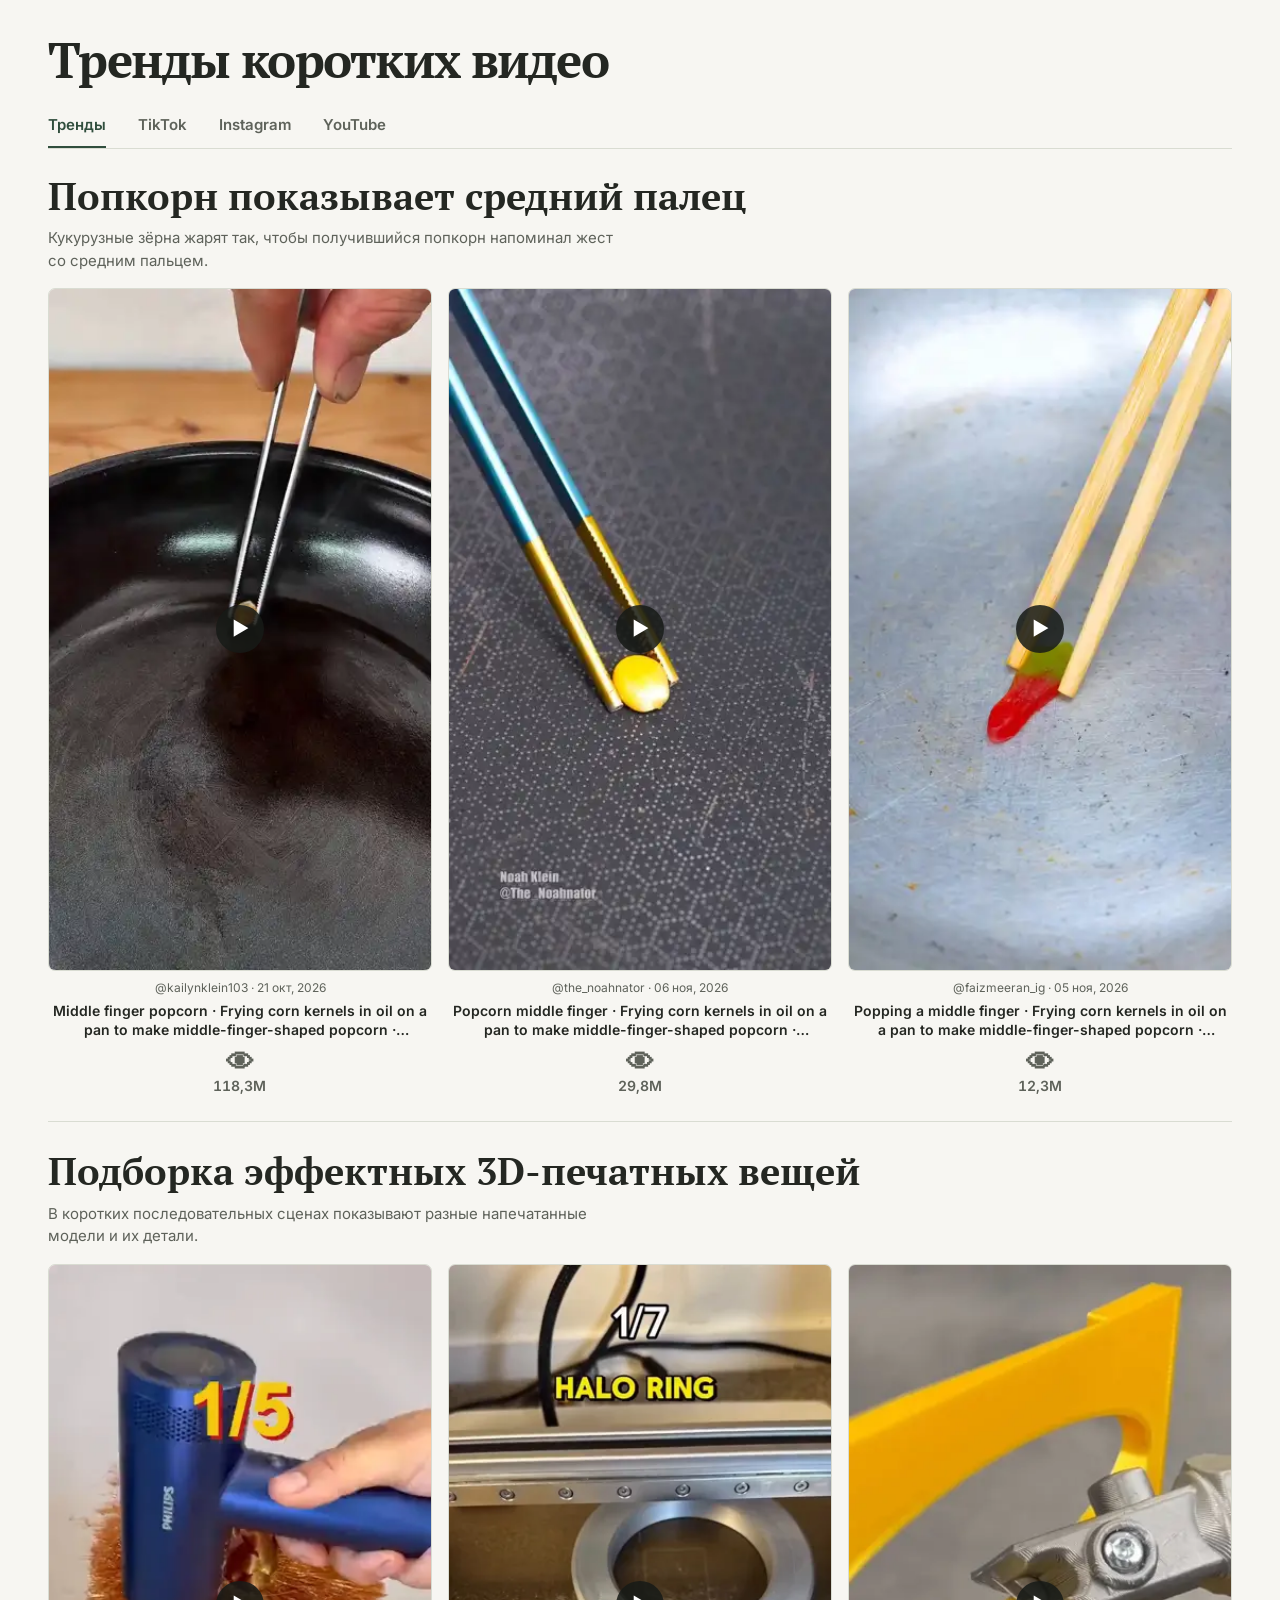
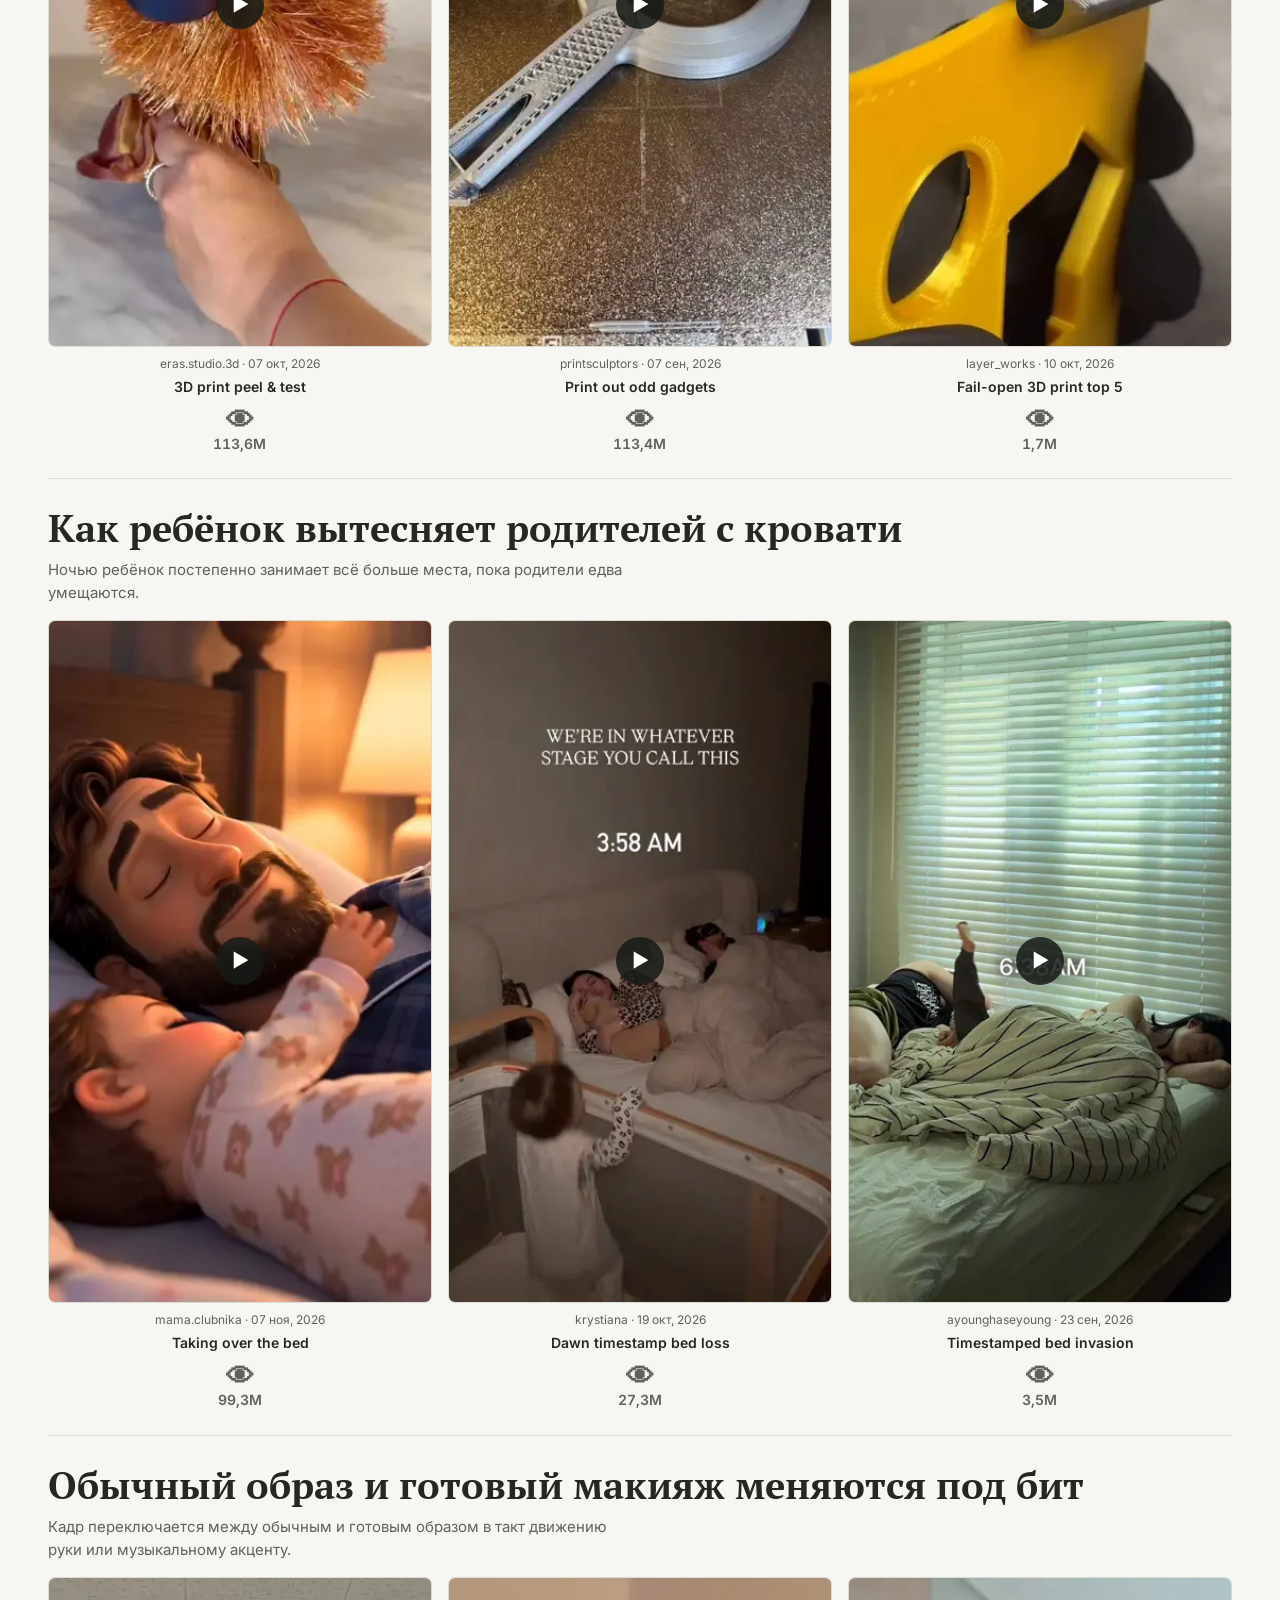
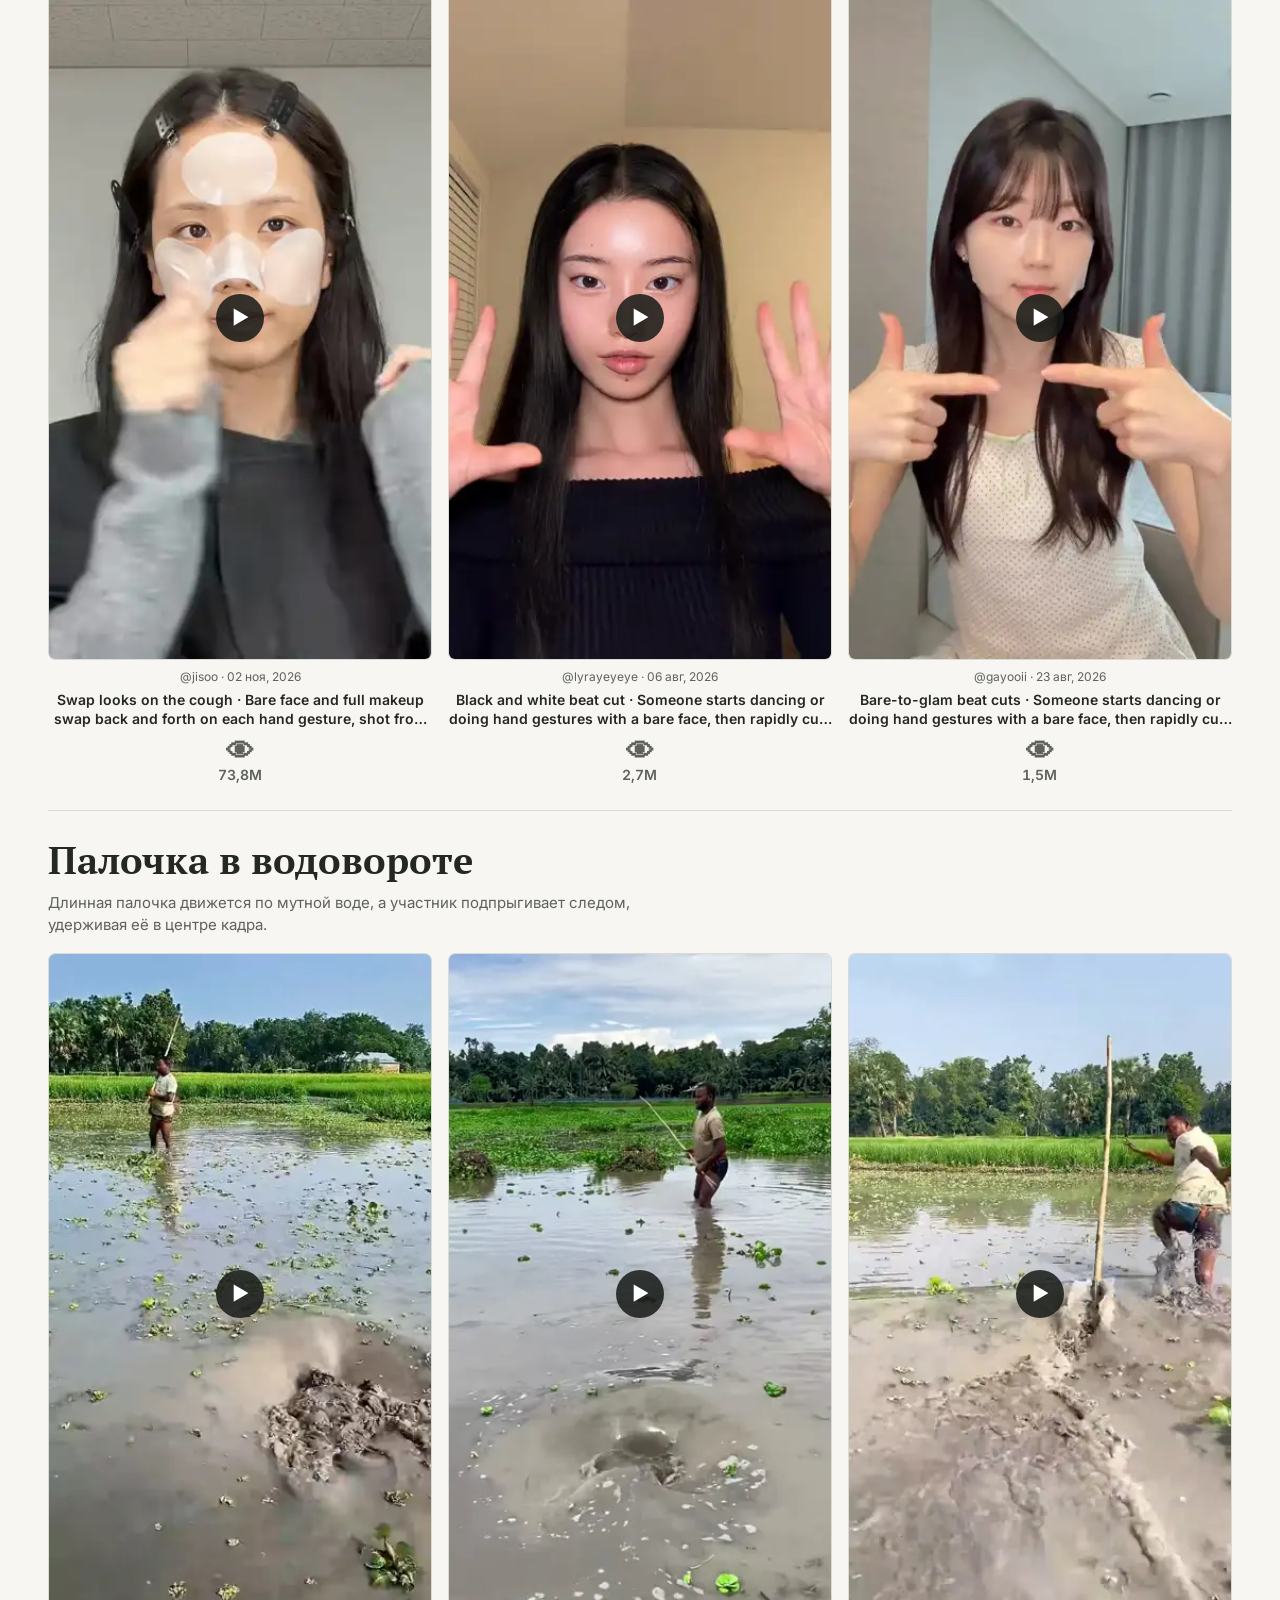
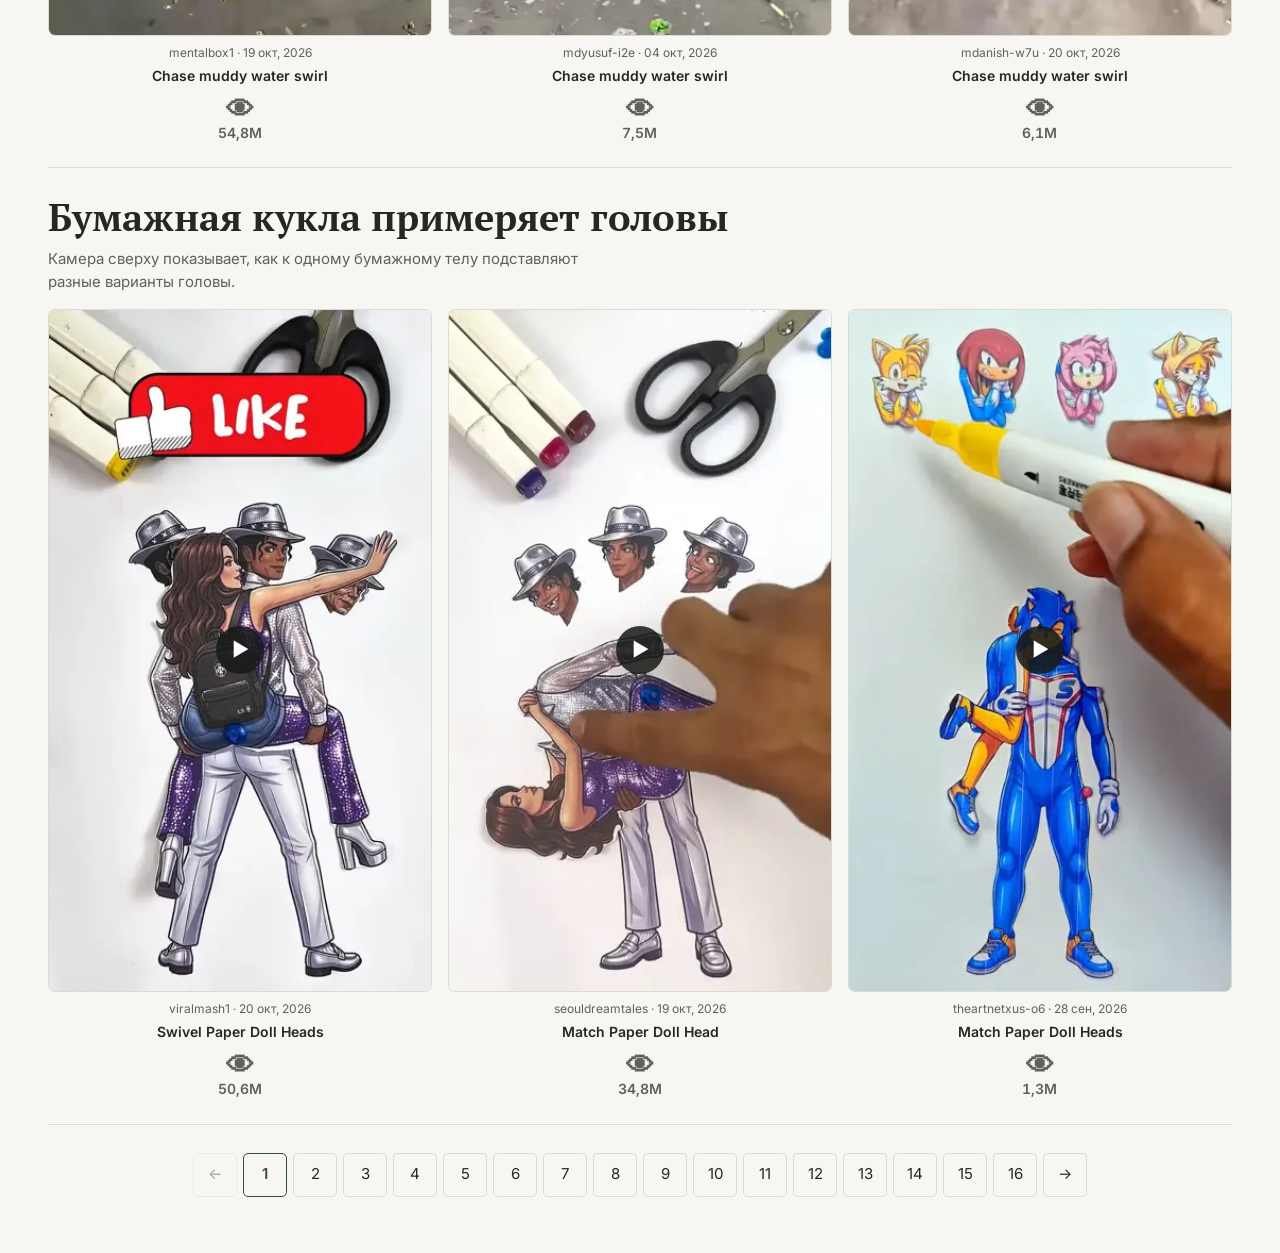
==== site/index.html @ 85b5b165 "Prioritize views in feed ranking" ====
<!doctype html><html lang="ru"><meta charset="utf-8"><meta name="viewport" content="width=device-width,initial-scale=1"><title>Тренды коротких видео</title><link rel="icon" type="image/svg+xml" href="data:image/svg+xml,%3Csvg xmlns=%22http://www.w3.org/2000/svg%22 viewBox=%220 0 64 64%22%3E%3Crect width=%2264%22 height=%2264%22 rx=%2215%22 fill=%22%23304e3d%22/%3E%3Cpath d=%22M14 43l12-12 9 7 15-18M39 20h11v11%22 fill=%22none%22 stroke=%22%23f7f6f2%22 stroke-width=%225%22 stroke-linecap=%22round%22 stroke-linejoin=%22round%22/%3E%3C/svg%3E"><style>body{margin:0}</style><body><section id="trend-apify"><main><header><h1>Тренды коротких видео</h1></header><nav aria-label="Разделы"><button type="button" data-filter="trends" aria-controls="trend-panel-trends" aria-pressed="true">Тренды</button><button type="button" data-filter="tiktok" aria-controls="trend-panel-tiktok" aria-pressed="false">TikTok</button><button type="button" data-filter="reels" aria-controls="trend-panel-reels" aria-pressed="false">Instagram</button><button type="button" data-filter="shorts" aria-controls="trend-panel-shorts" aria-pressed="false">YouTube</button></nav><section id="trend-panel-trends" data-panel="trends" aria-label="Тренды"><article class="trend"><h2>Сердце вокруг бицепса</h2><p>Автор сгибает руку и замыкает кистями контур сердца вокруг бицепса.</p><div class="carousel-controls"><button type="button" data-step="-1" aria-label="Предыдущий пример" disabled>←</button><span aria-live="polite">1 / 6</span><button type="button" data-step="1" aria-label="Следующий пример">→</button></div><div class="carousel" role="region" aria-label="Примеры тренда"><article><div class="meta">dannyptp · 2026-11-15</div><a class="cover" href="https://www.tiktok.com/@dannyptp/video/7708191984720170271" target="_blank" rel="noopener noreferrer" aria-label="Смотреть видео: I ❤️ u ゚viral"><img loading="lazy" decoding="async" data-preview="previews-7f543bd6001de920.json:0" alt="I ❤️ u ゚viral"><span class="play-mark" aria-hidden="true"><span>▶</span></span></a><h2>I ❤️ u ゚viral</h2><dl><div title="Просмотры — 267 660"><dt><span class="metric-label">Просмотры</span><i data-lucide="eye" aria-hidden="true">👁︎</i></dt><dd><span class="metric-label">267 660</span><span aria-hidden="true">267,7К</span></dd></div><div title="Лайки — 12 608"><dt><span class="metric-label">Лайки</span><i data-lucide="heart" aria-hidden="true">♡</i></dt><dd><span class="metric-label">12 608</span><span aria-hidden="true">12,6К</span></dd></div><div title="Комментарии — 23"><dt><span class="metric-label">Комментарии</span><i data-lucide="message-circle" aria-hidden="true">💬︎</i></dt><dd><span class="metric-label">23</span><span aria-hidden="true">23</span></dd></div><div title="Поделились — 96"><dt><span class="metric-label">Поделились</span><i data-lucide="share-2" aria-hidden="true">↗</i></dt><dd><span class="metric-label">96</span><span aria-hidden="true">96</span></dd></div><div title="Сохранения — 159"><dt><span class="metric-label">Сохранения</span><i data-lucide="bookmark" aria-hidden="true">🔖︎</i></dt><dd><span class="metric-label">159</span><span aria-hidden="true">159</span></dd></div></dl></article><article><div class="meta">potato_sings_ · 2026-11-14</div><a class="cover" href="https://www.tiktok.com/@potato_sings_/video/7707839582007561493" target="_blank" rel="noopener noreferrer" aria-label="Смотреть видео: Wanted to join this trendd"><img loading="lazy" decoding="async" data-preview="previews-7f543bd6001de920.json:1" alt="Wanted to join this trendd"><span class="play-mark" aria-hidden="true"><span>▶</span></span></a><h2>Wanted to join this trendd</h2><dl><div title="Просмотры — 62 731"><dt><span class="metric-label">Просмотры</span><i data-lucide="eye" aria-hidden="true">👁︎</i></dt><dd><span class="metric-label">62 731</span><span aria-hidden="true">62,7К</span></dd></div><div title="Лайки — 6 072"><dt><span class="metric-label">Лайки</span><i data-lucide="heart" aria-hidden="true">♡</i></dt><dd><span class="metric-label">6 072</span><span aria-hidden="true">6,1К</span></dd></div><div title="Комментарии — 93"><dt><span class="metric-label">Комментарии</span><i data-lucide="message-circle" aria-hidden="true">💬︎</i></dt><dd><span class="metric-label">93</span><span aria-hidden="true">93</span></dd></div><div title="Поделились — 639"><dt><span class="metric-label">Поделились</span><i data-lucide="share-2" aria-hidden="true">↗</i></dt><dd><span class="metric-label">639</span><span aria-hidden="true">639</span></dd></div><div title="Сохранения — 370"><dt><span class="metric-label">Сохранения</span><i data-lucide="bookmark" aria-hidden="true">🔖︎</i></dt><dd><span class="metric-label">370</span><span aria-hidden="true">370</span></dd></div></dl></article><article><div class="meta">jmaclearn · 2026-11-13</div><a class="cover" href="https://www.tiktok.com/@jmaclearn/video/7707794756822191391" target="_blank" rel="noopener noreferrer" aria-label="Смотреть видео: Bicep heart trend! Firefighter edition…did i do it right?"><img loading="lazy" decoding="async" data-preview="previews-7f543bd6001de920.json:2" alt="Bicep heart trend! Firefighter edition…did i do it right?"><span class="play-mark" aria-hidden="true"><span>▶</span></span></a><h2>Bicep heart trend! Firefighter edition…did i do it right?</h2><dl><div title="Просмотры — 517 647"><dt><span class="metric-label">Просмотры</span><i data-lucide="eye" aria-hidden="true">👁︎</i></dt><dd><span class="metric-label">517 647</span><span aria-hidden="true">517,6К</span></dd></div><div title="Лайки — 53 856"><dt><span class="metric-label">Лайки</span><i data-lucide="heart" aria-hidden="true">♡</i></dt><dd><span class="metric-label">53 856</span><span aria-hidden="true">53,9К</span></dd></div><div title="Комментарии — 445"><dt><span class="metric-label">Комментарии</span><i data-lucide="message-circle" aria-hidden="true">💬︎</i></dt><dd><span class="metric-label">445</span><span aria-hidden="true">445</span></dd></div><div title="Поделились — 5 937"><dt><span class="metric-label">Поделились</span><i data-lucide="share-2" aria-hidden="true">↗</i></dt><dd><span class="metric-label">5 937</span><span aria-hidden="true">5,9К</span></dd></div><div title="Сохранения — 4 436"><dt><span class="metric-label">Сохранения</span><i data-lucide="bookmark" aria-hidden="true">🔖︎</i></dt><dd><span class="metric-label">4 436</span><span aria-hidden="true">4,4К</span></dd></div></dl></article><article><div class="meta">yanaundsasha · 2026-11-13</div><a class="cover" href="https://www.tiktok.com/@yanaundsasha/video/7707723139672821025" target="_blank" rel="noopener noreferrer" aria-label="Смотреть видео: Love you ❤️‍🔥"><img loading="lazy" decoding="async" data-preview="previews-7f543bd6001de920.json:3" alt="Love you ❤️‍🔥"><span class="play-mark" aria-hidden="true"><span>▶</span></span></a><h2>Love you ❤️‍🔥</h2><dl><div title="Просмотры — 1 692 620"><dt><span class="metric-label">Просмотры</span><i data-lucide="eye" aria-hidden="true">👁︎</i></dt><dd><span class="metric-label">1 692 620</span><span aria-hidden="true">1,7М</span></dd></div><div title="Лайки — 48 454"><dt><span class="metric-label">Лайки</span><i data-lucide="heart" aria-hidden="true">♡</i></dt><dd><span class="metric-label">48 454</span><span aria-hidden="true">48,5К</span></dd></div><div title="Комментарии — 694"><dt><span class="metric-label">Комментарии</span><i data-lucide="message-circle" aria-hidden="true">💬︎</i></dt><dd><span class="metric-label">694</span><span aria-hidden="true">694</span></dd></div><div title="Поделились — 3 696"><dt><span class="metric-label">Поделились</span><i data-lucide="share-2" aria-hidden="true">↗</i></dt><dd><span class="metric-label">3 696</span><span aria-hidden="true">3,7К</span></dd></div><div title="Сохранения — 2 559"><dt><span class="metric-label">Сохранения</span><i data-lucide="bookmark" aria-hidden="true">🔖︎</i></dt><dd><span class="metric-label">2 559</span><span aria-hidden="true">2,6К</span></dd></div></dl></article><article><div class="meta">feri.swan · 2026-11-13</div><a class="cover" href="https://www.tiktok.com/@feri.swan/video/7707698902060862753" target="_blank" rel="noopener noreferrer" aria-label="Смотреть видео: Без названия"><img loading="lazy" decoding="async" data-preview="previews-7f543bd6001de920.json:4" alt="Без названия"><span class="play-mark" aria-hidden="true"><span>▶</span></span></a><h2>Без названия</h2><dl><div title="Просмотры — 529 038"><dt><span class="metric-label">Просмотры</span><i data-lucide="eye" aria-hidden="true">👁︎</i></dt><dd><span class="metric-label">529 038</span><span aria-hidden="true">529К</span></dd></div><div title="Лайки — 37 164"><dt><span class="metric-label">Лайки</span><i data-lucide="heart" aria-hidden="true">♡</i></dt><dd><span class="metric-label">37 164</span><span aria-hidden="true">37,2К</span></dd></div><div title="Комментарии — 210"><dt><span class="metric-label">Комментарии</span><i data-lucide="message-circle" aria-hidden="true">💬︎</i></dt><dd><span class="metric-label">210</span><span aria-hidden="true">210</span></dd></div><div title="Поделились — 14 740"><dt><span class="metric-label">Поделились</span><i data-lucide="share-2" aria-hidden="true">↗</i></dt><dd><span class="metric-label">14 740</span><span aria-hidden="true">14,7К</span></dd></div><div title="Сохранения — 3 721"><dt><span class="metric-label">Сохранения</span><i data-lucide="bookmark" aria-hidden="true">🔖︎</i></dt><dd><span class="metric-label">3 721</span><span aria-hidden="true">3,7К</span></dd></div></dl></article><article><div class="meta">shadowscbr · 2026-11-12</div><a class="cover" href="https://www.tiktok.com/@shadowscbr/video/7707308063044406530" target="_blank" rel="noopener noreferrer" aria-label="Смотреть видео: Finally"><img loading="lazy" decoding="async" data-preview="previews-7f543bd6001de920.json:5" alt="Finally"><span class="play-mark" aria-hidden="true"><span>▶</span></span></a><h2>Finally</h2><dl><div title="Просмотры — 54 468"><dt><span class="metric-label">Просмотры</span><i data-lucide="eye" aria-hidden="true">👁︎</i></dt><dd><span class="metric-label">54 468</span><span aria-hidden="true">54,5К</span></dd></div><div title="Лайки — 13 534"><dt><span class="metric-label">Лайки</span><i data-lucide="heart" aria-hidden="true">♡</i></dt><dd><span class="metric-label">13 534</span><span aria-hidden="true">13,5К</span></dd></div><div title="Комментарии — 310"><dt><span class="metric-label">Комментарии</span><i data-lucide="message-circle" aria-hidden="true">💬︎</i></dt><dd><span class="metric-label">310</span><span aria-hidden="true">310</span></dd></div><div title="Поделились — 756"><dt><span class="metric-label">Поделились</span><i data-lucide="share-2" aria-hidden="true">↗</i></dt><dd><span class="metric-label">756</span><span aria-hidden="true">756</span></dd></div><div title="Сохранения — 1 281"><dt><span class="metric-label">Сохранения</span><i data-lucide="bookmark" aria-hidden="true">🔖︎</i></dt><dd><span class="metric-label">1 281</span><span aria-hidden="true">1,3К</span></dd></div></dl></article></div></article><article class="trend"><h2>Превращение в картинку</h2><p>В начале показывают изображение-референс, затем автор с помощью макияжа или костюма превращается в этот образ.</p><div class="carousel-controls"><button type="button" data-step="-1" aria-label="Предыдущий пример" disabled>←</button><span aria-live="polite">1 / 4</span><button type="button" data-step="1" aria-label="Следующий пример">→</button></div><div class="carousel" role="region" aria-label="Примеры тренда"><article><div class="meta">da._bbini · 2026-11-14</div><a class="cover" href="https://www.instagram.com/reel/DfuN8IKTlR0/" target="_blank" rel="noopener noreferrer" aria-label="Смотреть видео: Макияж по референсу из вебтуна"><img loading="lazy" decoding="async" data-preview="previews-7f543bd6001de920.json:6" alt="Макияж по референсу из вебтуна"><span class="play-mark" aria-hidden="true"><span>▶</span></span></a><h2>Макияж по референсу из вебтуна</h2><dl><div title="Просмотры — 976 399"><dt><span class="metric-label">Просмотры</span><i data-lucide="eye" aria-hidden="true">👁︎</i></dt><dd><span class="metric-label">976 399</span><span aria-hidden="true">976,4К</span></dd></div></dl></article><article><div class="meta">@visagevoid_ · 2026-11-07</div><a class="cover" href="https://www.instagram.com/reel/DfcMmAAp0Gd/" target="_blank" rel="noopener noreferrer" aria-label="Смотреть видео: @visagevoid_ on Instagram Reels · 1.4M views"><img loading="lazy" decoding="async" data-preview="previews-7f543bd6001de920.json:7" alt="@visagevoid_ on Instagram Reels · 1.4M views"><span class="play-mark" aria-hidden="true"><span>▶</span></span></a><h2>@visagevoid_ on Instagram Reels · 1.4M views</h2><dl><div title="Просмотры — 1 436 178"><dt><span class="metric-label">Просмотры</span><i data-lucide="eye" aria-hidden="true">👁︎</i></dt><dd><span class="metric-label">1 436 178</span><span aria-hidden="true">1,4М</span></dd></div></dl></article><article><div class="meta">@myfaceisthebest · 2026-11-07</div><a class="cover" href="https://www.tiktok.com/@myfaceisthebest/video/7705406806423604501" target="_blank" rel="noopener noreferrer" aria-label="Смотреть видео: @myfaceisthebest on TikTok · 2M views"><img loading="lazy" decoding="async" data-preview="previews-7f543bd6001de920.json:8" alt="@myfaceisthebest on TikTok · 2M views"><span class="play-mark" aria-hidden="true"><span>▶</span></span></a><h2>@myfaceisthebest on TikTok · 2M views</h2><dl><div title="Просмотры — 2 000 000"><dt><span class="metric-label">Просмотры</span><i data-lucide="eye" aria-hidden="true">👁︎</i></dt><dd><span class="metric-label">2 000 000</span><span aria-hidden="true">2М</span></dd></div></dl></article><article><div class="meta">@molchanovamua · 2026-11-06</div><a class="cover" href="https://www.tiktok.com/@molchanovamua/video/7705090396107377942" target="_blank" rel="noopener noreferrer" aria-label="Смотреть видео: Dot paint monster swap · @molchanovamua on TikTok · 3.9M views"><img loading="lazy" decoding="async" data-preview="previews-7f543bd6001de920.json:9" alt="Dot paint monster swap · @molchanovamua on TikTok · 3.9M views"><span class="play-mark" aria-hidden="true"><span>▶</span></span></a><h2>Dot paint monster swap · @molchanovamua on TikTok · 3.9M views</h2><dl><div title="Просмотры — 3 900 000"><dt><span class="metric-label">Просмотры</span><i data-lucide="eye" aria-hidden="true">👁︎</i></dt><dd><span class="metric-label">3 900 000</span><span aria-hidden="true">3,9М</span></dd></div></dl></article></div></article><article class="trend"><h2>Sorry I lied — ролики под общий звук</h2><div class="carousel-controls"><button type="button" data-step="-1" aria-label="Предыдущий пример" disabled>←</button><span aria-live="polite">1 / 3</span><button type="button" data-step="1" aria-label="Следующий пример">→</button></div><div class="carousel" role="region" aria-label="Примеры тренда"><article><div class="meta">dajatamerra · 2026-11-14</div><a class="cover" href="https://www.tiktok.com/@dajatamerra/video/7707859519388388639" target="_blank" rel="noopener noreferrer" aria-label="Смотреть видео: I still feel bad for making my mom this cake for her birthday I just know she was horrified… I’m so fkin sorry!"><img loading="lazy" decoding="async" data-preview="previews-7f543bd6001de920.json:10" alt="I still feel bad for making my mom this cake for her birthday I just know she was horrified… I’m so fkin sorry!"><span class="play-mark" aria-hidden="true"><span>▶</span></span></a><h2>I still feel bad for making my mom this cake for her birthday I just know she was horrified… I’m so fkin sorry!</h2><dl><div title="Просмотры — 438"><dt><span class="metric-label">Просмотры</span><i data-lucide="eye" aria-hidden="true">👁︎</i></dt><dd><span class="metric-label">438</span><span aria-hidden="true">438</span></dd></div><div title="Лайки — 15"><dt><span class="metric-label">Лайки</span><i data-lucide="heart" aria-hidden="true">♡</i></dt><dd><span class="metric-label">15</span><span aria-hidden="true">15</span></dd></div><div title="Комментарии — 1"><dt><span class="metric-label">Комментарии</span><i data-lucide="message-circle" aria-hidden="true">💬︎</i></dt><dd><span class="metric-label">1</span><span aria-hidden="true">1</span></dd></div><div title="Поделились — 0"><dt><span class="metric-label">Поделились</span><i data-lucide="share-2" aria-hidden="true">↗</i></dt><dd><span class="metric-label">0</span><span aria-hidden="true">0</span></dd></div><div title="Сохранения — 0"><dt><span class="metric-label">Сохранения</span><i data-lucide="bookmark" aria-hidden="true">🔖︎</i></dt><dd><span class="metric-label">0</span><span aria-hidden="true">0</span></dd></div></dl></article><article><div class="meta">judedaulton · 2026-11-13</div><a class="cover" href="https://www.tiktok.com/@judedaulton/video/7707720031945116958" target="_blank" rel="noopener noreferrer" aria-label="Смотреть видео: Без названия"><img loading="lazy" decoding="async" data-preview="previews-7f543bd6001de920.json:11" alt="Без названия"><span class="play-mark" aria-hidden="true"><span>▶</span></span></a><h2>Без названия</h2><dl><div title="Просмотры — 2 792"><dt><span class="metric-label">Просмотры</span><i data-lucide="eye" aria-hidden="true">👁︎</i></dt><dd><span class="metric-label">2 792</span><span aria-hidden="true">2,8К</span></dd></div><div title="Лайки — 30"><dt><span class="metric-label">Лайки</span><i data-lucide="heart" aria-hidden="true">♡</i></dt><dd><span class="metric-label">30</span><span aria-hidden="true">30</span></dd></div><div title="Комментарии — 2"><dt><span class="metric-label">Комментарии</span><i data-lucide="message-circle" aria-hidden="true">💬︎</i></dt><dd><span class="metric-label">2</span><span aria-hidden="true">2</span></dd></div><div title="Поделились — 4"><dt><span class="metric-label">Поделились</span><i data-lucide="share-2" aria-hidden="true">↗</i></dt><dd><span class="metric-label">4</span><span aria-hidden="true">4</span></dd></div><div title="Сохранения — 3"><dt><span class="metric-label">Сохранения</span><i data-lucide="bookmark" aria-hidden="true">🔖︎</i></dt><dd><span class="metric-label">3</span><span aria-hidden="true">3</span></dd></div></dl></article><article><div class="meta">lockyervalleytoyota · 2026-11-13</div><a class="cover" href="https://www.tiktok.com/@lockyervalleytoyota/video/7707596776982727956" target="_blank" rel="noopener noreferrer" aria-label="Смотреть видео: Sorry I lied 😭"><img loading="lazy" decoding="async" data-preview="previews-7f543bd6001de920.json:12" alt="Sorry I lied 😭"><span class="play-mark" aria-hidden="true"><span>▶</span></span></a><h2>Sorry I lied 😭</h2><dl><div title="Просмотры — 3 415"><dt><span class="metric-label">Просмотры</span><i data-lucide="eye" aria-hidden="true">👁︎</i></dt><dd><span class="metric-label">3 415</span><span aria-hidden="true">3,4К</span></dd></div><div title="Лайки — 187"><dt><span class="metric-label">Лайки</span><i data-lucide="heart" aria-hidden="true">♡</i></dt><dd><span class="metric-label">187</span><span aria-hidden="true">187</span></dd></div><div title="Комментарии — 3"><dt><span class="metric-label">Комментарии</span><i data-lucide="message-circle" aria-hidden="true">💬︎</i></dt><dd><span class="metric-label">3</span><span aria-hidden="true">3</span></dd></div><div title="Поделились — 26"><dt><span class="metric-label">Поделились</span><i data-lucide="share-2" aria-hidden="true">↗</i></dt><dd><span class="metric-label">26</span><span aria-hidden="true">26</span></dd></div><div title="Сохранения — 6"><dt><span class="metric-label">Сохранения</span><i data-lucide="bookmark" aria-hidden="true">🔖︎</i></dt><dd><span class="metric-label">6</span><span aria-hidden="true">6</span></dd></div></dl></article></div></article><article class="trend"><h2>This Generation — танец под общий звук</h2><div class="carousel-controls"><button type="button" data-step="-1" aria-label="Предыдущий пример" disabled>←</button><span aria-live="polite">1 / 3</span><button type="button" data-step="1" aria-label="Следующий пример">→</button></div><div class="carousel" role="region" aria-label="Примеры тренда"><article><div class="meta">a.gallegosfam · 2026-11-14</div><a class="cover" href="https://www.tiktok.com/@a.gallegosfam/video/7707823838934879518" target="_blank" rel="noopener noreferrer" aria-label="Смотреть видео: Без названия"><img loading="lazy" decoding="async" data-preview="previews-7f543bd6001de920.json:13" alt="Без названия"><span class="play-mark" aria-hidden="true"><span>▶</span></span></a><h2>Без названия</h2><dl><div title="Просмотры — 317 009"><dt><span class="metric-label">Просмотры</span><i data-lucide="eye" aria-hidden="true">👁︎</i></dt><dd><span class="metric-label">317 009</span><span aria-hidden="true">317К</span></dd></div><div title="Лайки — 24 377"><dt><span class="metric-label">Лайки</span><i data-lucide="heart" aria-hidden="true">♡</i></dt><dd><span class="metric-label">24 377</span><span aria-hidden="true">24,4К</span></dd></div><div title="Комментарии — 341"><dt><span class="metric-label">Комментарии</span><i data-lucide="message-circle" aria-hidden="true">💬︎</i></dt><dd><span class="metric-label">341</span><span aria-hidden="true">341</span></dd></div><div title="Поделились — 332"><dt><span class="metric-label">Поделились</span><i data-lucide="share-2" aria-hidden="true">↗</i></dt><dd><span class="metric-label">332</span><span aria-hidden="true">332</span></dd></div><div title="Сохранения — 1 315"><dt><span class="metric-label">Сохранения</span><i data-lucide="bookmark" aria-hidden="true">🔖︎</i></dt><dd><span class="metric-label">1 315</span><span aria-hidden="true">1,3К</span></dd></div></dl></article><article><div class="meta">destinyxcesca · 2026-11-13</div><a class="cover" href="https://www.tiktok.com/@destinyxcesca/video/7707747350328003853" target="_blank" rel="noopener noreferrer" aria-label="Смотреть видео: “ this generation rules the nation 😎 “ trending, 2026 dances , new tiktok dances , easy two person dance"><img loading="lazy" decoding="async" data-preview="previews-7f543bd6001de920.json:14" alt="“ this generation rules the nation 😎 “ trending, 2026 dances , new tiktok dances , easy two person dance"><span class="play-mark" aria-hidden="true"><span>▶</span></span></a><h2>“ this generation rules the nation 😎 “ trending, 2026 dances , new tiktok dances , easy two person dance</h2><dl><div title="Просмотры — 44 210"><dt><span class="metric-label">Просмотры</span><i data-lucide="eye" aria-hidden="true">👁︎</i></dt><dd><span class="metric-label">44 210</span><span aria-hidden="true">44,2К</span></dd></div><div title="Лайки — 598"><dt><span class="metric-label">Лайки</span><i data-lucide="heart" aria-hidden="true">♡</i></dt><dd><span class="metric-label">598</span><span aria-hidden="true">598</span></dd></div><div title="Комментарии — 16"><dt><span class="metric-label">Комментарии</span><i data-lucide="message-circle" aria-hidden="true">💬︎</i></dt><dd><span class="metric-label">16</span><span aria-hidden="true">16</span></dd></div><div title="Поделились — 63"><dt><span class="metric-label">Поделились</span><i data-lucide="share-2" aria-hidden="true">↗</i></dt><dd><span class="metric-label">63</span><span aria-hidden="true">63</span></dd></div><div title="Сохранения — 179"><dt><span class="metric-label">Сохранения</span><i data-lucide="bookmark" aria-hidden="true">🔖︎</i></dt><dd><span class="metric-label">179</span><span aria-hidden="true">179</span></dd></div></dl></article><article><div class="meta">sidneykate111 · 2026-11-12</div><a class="cover" href="https://www.tiktok.com/@sidneykate111/video/7707333954587626782" target="_blank" rel="noopener noreferrer" aria-label="Смотреть видео: THIS GENERATION @Blakely Nix"><img loading="lazy" decoding="async" data-preview="previews-7f543bd6001de920.json:15" alt="THIS GENERATION @Blakely Nix"><span class="play-mark" aria-hidden="true"><span>▶</span></span></a><h2>THIS GENERATION @Blakely Nix</h2><dl><div title="Просмотры — 272 952"><dt><span class="metric-label">Просмотры</span><i data-lucide="eye" aria-hidden="true">👁︎</i></dt><dd><span class="metric-label">272 952</span><span aria-hidden="true">273К</span></dd></div><div title="Лайки — 25 557"><dt><span class="metric-label">Лайки</span><i data-lucide="heart" aria-hidden="true">♡</i></dt><dd><span class="metric-label">25 557</span><span aria-hidden="true">25,6К</span></dd></div><div title="Комментарии — 101"><dt><span class="metric-label">Комментарии</span><i data-lucide="message-circle" aria-hidden="true">💬︎</i></dt><dd><span class="metric-label">101</span><span aria-hidden="true">101</span></dd></div><div title="Поделились — 670"><dt><span class="metric-label">Поделились</span><i data-lucide="share-2" aria-hidden="true">↗</i></dt><dd><span class="metric-label">670</span><span aria-hidden="true">670</span></dd></div><div title="Сохранения — 2 584"><dt><span class="metric-label">Сохранения</span><i data-lucide="bookmark" aria-hidden="true">🔖︎</i></dt><dd><span class="metric-label">2 584</span><span aria-hidden="true">2,6К</span></dd></div></dl></article></div></article><article class="trend"><h2>Две версии одного образа на разделённом экране</h2><p>Слева остаётся базовый наряд, а справа двойник автора поэтапно добавляет тёплые слои или аксессуары.</p><div class="carousel-controls"><button type="button" data-step="-1" aria-label="Предыдущий пример" disabled>←</button><span aria-live="polite">1 / 4</span><button type="button" data-step="1" aria-label="Следующий пример">→</button></div><div class="carousel" role="region" aria-label="Примеры тренда"><article><div class="meta">bobrownn · 2026-11-13</div><a class="cover" href="https://www.tiktok.com/@bobrownn/video/7707653947225394464" target="_blank" rel="noopener noreferrer" aria-label="Смотреть видео: Как утеплить образ с джинсовым платьем"><img loading="lazy" decoding="async" data-preview="previews-7f543bd6001de920.json:16" alt="Как утеплить образ с джинсовым платьем"><span class="play-mark" aria-hidden="true"><span>▶</span></span></a><h2>Как утеплить образ с джинсовым платьем</h2><dl><div title="Просмотры — 1 700 000"><dt><span class="metric-label">Просмотры</span><i data-lucide="eye" aria-hidden="true">👁︎</i></dt><dd><span class="metric-label">1 700 000</span><span aria-hidden="true">1,7М</span></dd></div></dl></article><article><div class="meta">noahaltink · 2026-11-12</div><a class="cover" href="https://www.tiktok.com/@noahaltink/video/7707313206095547681" target="_blank" rel="noopener noreferrer" aria-label="Смотреть видео: Зимний образ с утеплёнными колготками и накладным воротником"><img loading="lazy" decoding="async" data-preview="previews-7f543bd6001de920.json:17" alt="Зимний образ с утеплёнными колготками и накладным воротником"><span class="play-mark" aria-hidden="true"><span>▶</span></span></a><h2>Зимний образ с утеплёнными колготками и накладным воротником</h2><dl><div title="Просмотры — 4 100 000"><dt><span class="metric-label">Просмотры</span><i data-lucide="eye" aria-hidden="true">👁︎</i></dt><dd><span class="metric-label">4 100 000</span><span aria-hidden="true">4,1М</span></dd></div></dl></article><article><div class="meta">ivypang.styled · 2026-10-14</div><a class="cover" href="https://www.instagram.com/reel/Deejt_4R4W8/" target="_blank" rel="noopener noreferrer" aria-label="Смотреть видео: Split screen blazer look"><img loading="lazy" decoding="async" data-preview="previews-7f543bd6001de920.json:18" alt="Split screen blazer look"><span class="play-mark" aria-hidden="true"><span>▶</span></span></a><h2>Split screen blazer look</h2><dl><div title="Просмотры — 1 886 527"><dt><span class="metric-label">Просмотры</span><i data-lucide="eye" aria-hidden="true">👁︎</i></dt><dd><span class="metric-label">1 886 527</span><span aria-hidden="true">1,9М</span></dd></div></dl></article><article><div class="meta">strawberryabb · 2026-08-29</div><a class="cover" href="https://www.tiktok.com/@strawberryabb/video/7677692340999376142" target="_blank" rel="noopener noreferrer" aria-label="Смотреть видео: Split screen style swap"><img loading="lazy" decoding="async" data-preview="previews-7f543bd6001de920.json:19" alt="Split screen style swap"><span class="play-mark" aria-hidden="true"><span>▶</span></span></a><h2>Split screen style swap</h2><dl><div title="Просмотры — 3 400 000"><dt><span class="metric-label">Просмотры</span><i data-lucide="eye" aria-hidden="true">👁︎</i></dt><dd><span class="metric-label">3 400 000</span><span aria-hidden="true">3,4М</span></dd></div></dl></article></div></article><article class="trend"><h2>Два варианта макияжа на одном лице</h2><p>На левую и правую половины лица наносят разные продукты или техники и сравнивают результат.</p><div class="carousel-controls"><button type="button" data-step="-1" aria-label="Предыдущий пример" disabled>←</button><span aria-live="polite">1 / 4</span><button type="button" data-step="1" aria-label="Следующий пример">→</button></div><div class="carousel" role="region" aria-label="Примеры тренда"><article><div class="meta">@lumeraulucus · 2026-11-13</div><a class="cover" href="https://www.instagram.com/reel/Dfqi2vOhtWF/" target="_blank" rel="noopener noreferrer" aria-label="Смотреть видео: Half-face highlight lift · Doing makeup step by step in front-facing selfie shots while showing each cosmetic product · @lumeraulucus"><img loading="lazy" decoding="async" data-preview="previews-7f543bd6001de920.json:20" alt="Half-face highlight lift · Doing makeup step by step in front-facing selfie shots while showing each cosmetic product · @lumeraulucus"><span class="play-mark" aria-hidden="true"><span>▶</span></span></a><h2>Half-face highlight lift · Doing makeup step by step in front-facing selfie shots while showing each cosmetic product · @lumeraulucus</h2><dl><div title="Просмотры — 2 003 227"><dt><span class="metric-label">Просмотры</span><i data-lucide="eye" aria-hidden="true">👁︎</i></dt><dd><span class="metric-label">2 003 227</span><span aria-hidden="true">2М</span></dd></div></dl></article><article><div class="meta">@adityamadiraju · 2026-11-13</div><a class="cover" href="https://www.tiktok.com/@adityamadiraju/video/7707446130593844494" target="_blank" rel="noopener noreferrer" aria-label="Смотреть видео: Blurring blush on one cheek · Grooming and tidying facial features in a front-facing selfie shot · @adityamadiraju"><img loading="lazy" decoding="async" data-preview="previews-7f543bd6001de920.json:21" alt="Blurring blush on one cheek · Grooming and tidying facial features in a front-facing selfie shot · @adityamadiraju"><span class="play-mark" aria-hidden="true"><span>▶</span></span></a><h2>Blurring blush on one cheek · Grooming and tidying facial features in a front-facing selfie shot · @adityamadiraju</h2><dl><div title="Просмотры — 1 100 000"><dt><span class="metric-label">Просмотры</span><i data-lucide="eye" aria-hidden="true">👁︎</i></dt><dd><span class="metric-label">1 100 000</span><span aria-hidden="true">1,1М</span></dd></div></dl></article><article><div class="meta">lenkalul · 2026-11-12</div><a class="cover" href="https://www.instagram.com/reel/Dfpi9jHILti/" target="_blank" rel="noopener noreferrer" aria-label="Смотреть видео: Макияж 2016 и 2026 на двух половинах лица"><img loading="lazy" decoding="async" data-preview="previews-7f543bd6001de920.json:22" alt="Макияж 2016 и 2026 на двух половинах лица"><span class="play-mark" aria-hidden="true"><span>▶</span></span></a><h2>Макияж 2016 и 2026 на двух половинах лица</h2><dl><div title="Просмотры — 6 138 982"><dt><span class="metric-label">Просмотры</span><i data-lucide="eye" aria-hidden="true">👁︎</i></dt><dd><span class="metric-label">6 138 982</span><span aria-hidden="true">6,1М</span></dd></div></dl></article><article><div class="meta">@anisavisage · 2026-11-03</div><a class="cover" href="https://www.instagram.com/reel/DfSCs1CRUlM/" target="_blank" rel="noopener noreferrer" aria-label="Смотреть видео: Half face brow style test · Each side of the face gets different makeup for a side-by-side comparison · @anisavisage · 1.6M views"><img loading="lazy" decoding="async" data-preview="previews-7f543bd6001de920.json:23" alt="Half face brow style test · Each side of the face gets different makeup for a side-by-side comparison · @anisavisage · 1.6M views"><span class="play-mark" aria-hidden="true"><span>▶</span></span></a><h2>Half face brow style test · Each side of the face gets different makeup for a side-by-side comparison · @anisavisage · 1.6M views</h2><dl><div title="Просмотры — 1 601 079"><dt><span class="metric-label">Просмотры</span><i data-lucide="eye" aria-hidden="true">👁︎</i></dt><dd><span class="metric-label">1 601 079</span><span aria-hidden="true">1,6М</span></dd></div></dl></article></div></article><article class="trend"><h2>Проиграл — беги, победитель ест</h2><p>Двое играют в короткую игру за еду: проигравший бежит, пока победитель успевает съесть как можно больше.</p><div class="carousel-controls"><button type="button" data-step="-1" aria-label="Предыдущий пример" disabled>←</button><span aria-live="polite">1 / 3</span><button type="button" data-step="1" aria-label="Следующий пример">→</button></div><div class="carousel" role="region" aria-label="Примеры тренда"><article><div class="meta">@vickyy.and.jennyy · 2026-11-12</div><a class="cover" href="https://www.tiktok.com/@vickyy.and.jennyy/video/7707304319233707295" target="_blank" rel="noopener noreferrer" aria-label="Смотреть видео: Run-and-eat food relay · Only the winner of an outdoor rock-paper-scissors game gets to eat the spicy food · @vickyy.and.jennyy · Nov 12"><img loading="lazy" decoding="async" data-preview="previews-7f543bd6001de920.json:24" alt="Run-and-eat food relay · Only the winner of an outdoor rock-paper-scissors game gets to eat the spicy food · @vickyy.and.jennyy · Nov 12"><span class="play-mark" aria-hidden="true"><span>▶</span></span></a><h2>Run-and-eat food relay · Only the winner of an outdoor rock-paper-scissors game gets to eat the spicy food · @vickyy.and.jennyy · Nov 12</h2><dl><div title="Просмотры — 3 800 000"><dt><span class="metric-label">Просмотры</span><i data-lucide="eye" aria-hidden="true">👁︎</i></dt><dd><span class="metric-label">3 800 000</span><span aria-hidden="true">3,8М</span></dd></div></dl></article><article><div class="meta">@yum2hye · 2026-11-02</div><a class="cover" href="https://www.tiktok.com/@yum2hye/video/7703528429806685458" target="_blank" rel="noopener noreferrer" aria-label="Смотреть видео: Sprint and burger relay · Whoever wins rock-paper-scissors takes a bite of food · @yum2hye · Nov 2"><img loading="lazy" decoding="async" data-preview="previews-7f543bd6001de920.json:25" alt="Sprint and burger relay · Whoever wins rock-paper-scissors takes a bite of food · @yum2hye · Nov 2"><span class="play-mark" aria-hidden="true"><span>▶</span></span></a><h2>Sprint and burger relay · Whoever wins rock-paper-scissors takes a bite of food · @yum2hye · Nov 2</h2><dl><div title="Просмотры — 2 000 000"><dt><span class="metric-label">Просмотры</span><i data-lucide="eye" aria-hidden="true">👁︎</i></dt><dd><span class="metric-label">2 000 000</span><span aria-hidden="true">2М</span></dd></div></dl></article><article><div class="meta">@alexandvickyyy · 2026-11-01</div><a class="cover" href="https://www.tiktok.com/@alexandvickyyy/video/7703031525234756894" target="_blank" rel="noopener noreferrer" aria-label="Смотреть видео: Sprint and eat food race · Only the winner of an outdoor rock-paper-scissors game gets to eat the spicy food · @alexandvickyyy"><img loading="lazy" decoding="async" data-preview="previews-7f543bd6001de920.json:26" alt="Sprint and eat food race · Only the winner of an outdoor rock-paper-scissors game gets to eat the spicy food · @alexandvickyyy"><span class="play-mark" aria-hidden="true"><span>▶</span></span></a><h2>Sprint and eat food race · Only the winner of an outdoor rock-paper-scissors game gets to eat the spicy food · @alexandvickyyy</h2><dl><div title="Просмотры — 4 900 000"><dt><span class="metric-label">Просмотры</span><i data-lucide="eye" aria-hidden="true">👁︎</i></dt><dd><span class="metric-label">4 900 000</span><span aria-hidden="true">4,9М</span></dd></div></dl></article></div></article><article class="trend"><h2>От недовольного лица к танцу с лапками</h2><p>Герой стоит со скрещёнными руками, а на музыкальном ударе резко начинает танцевать с жестами кошачьих лап.</p><div class="carousel-controls"><button type="button" data-step="-1" aria-label="Предыдущий пример" disabled>←</button><span aria-live="polite">1 / 3</span><button type="button" data-step="1" aria-label="Следующий пример">→</button></div><div class="carousel" role="region" aria-label="Примеры тренда"><article><div class="meta">민서율seoyool · 2026-11-12</div><a class="cover" href="https://www.youtube.com/shorts/R-qZL5dq4lE" target="_blank" rel="noopener noreferrer" aria-label="Смотреть видео: Shake Shy Friend Dancing"><img loading="lazy" decoding="async" data-preview="previews-7f543bd6001de920.json:27" alt="Shake Shy Friend Dancing"><span class="play-mark" aria-hidden="true"><span>▶</span></span></a><h2>Shake Shy Friend Dancing</h2><dl><div title="Просмотры — 4 496 061"><dt><span class="metric-label">Просмотры</span><i data-lucide="eye" aria-hidden="true">👁︎</i></dt><dd><span class="metric-label">4 496 061</span><span aria-hidden="true">4,5М</span></dd></div></dl></article><article><div class="meta">_01527 · 2026-11-10</div><a class="cover" href="https://www.instagram.com/reel/DfkDYXPyaFA/" target="_blank" rel="noopener noreferrer" aria-label="Смотреть видео: Sulk Then Dance Together"><img loading="lazy" decoding="async" data-preview="previews-7f543bd6001de920.json:28" alt="Sulk Then Dance Together"><span class="play-mark" aria-hidden="true"><span>▶</span></span></a><h2>Sulk Then Dance Together</h2><dl><div title="Просмотры — 1 169 007"><dt><span class="metric-label">Просмотры</span><i data-lucide="eye" aria-hidden="true">👁︎</i></dt><dd><span class="metric-label">1 169 007</span><span aria-hidden="true">1,2М</span></dd></div></dl></article><article><div class="meta">weehee__ · 2026-10-16</div><a class="cover" href="https://www.instagram.com/reel/DejMPW3zZKx/" target="_blank" rel="noopener noreferrer" aria-label="Смотреть видео: Aloof friend cat dance"><img loading="lazy" decoding="async" data-preview="previews-7f543bd6001de920.json:29" alt="Aloof friend cat dance"><span class="play-mark" aria-hidden="true"><span>▶</span></span></a><h2>Aloof friend cat dance</h2><dl><div title="Просмотры — 949 069"><dt><span class="metric-label">Просмотры</span><i data-lucide="eye" aria-hidden="true">👁︎</i></dt><dd><span class="metric-label">949 069</span><span aria-hidden="true">949,1К</span></dd></div></dl></article></div></article><article class="trend"><h2>Волосы до и после крема</h2><p>После нанесения средства и смывания автор проводит расчёской по волосам, чтобы показать перемену.</p><div class="carousel-controls"><button type="button" data-step="-1" aria-label="Предыдущий пример" disabled>←</button><span aria-live="polite">1 / 3</span><button type="button" data-step="1" aria-label="Следующий пример">→</button></div><div class="carousel" role="region" aria-label="Примеры тренда"><article><div class="meta">jeffreyedwards-l5i1s · 2026-11-10</div><a class="cover" href="https://www.youtube.com/shorts/7WhUi7fVj4o" target="_blank" rel="noopener noreferrer" aria-label="Смотреть видео: Hair Mask Smooths Afro"><img loading="lazy" decoding="async" data-preview="previews-7f543bd6001de920.json:30" alt="Hair Mask Smooths Afro"><span class="play-mark" aria-hidden="true"><span>▶</span></span></a><h2>Hair Mask Smooths Afro</h2><dl><div title="Просмотры — 16 284 557"><dt><span class="metric-label">Просмотры</span><i data-lucide="eye" aria-hidden="true">👁︎</i></dt><dd><span class="metric-label">16 284 557</span><span aria-hidden="true">16,3М</span></dd></div></dl></article><article><div class="meta">ecolchipro_vava · 2026-11-02</div><a class="cover" href="https://www.tiktok.com/@ecolchipro_vava/video/7703513645875006750" target="_blank" rel="noopener noreferrer" aria-label="Смотреть видео: Giant comb fail to sleek"><img loading="lazy" decoding="async" data-preview="previews-7f543bd6001de920.json:31" alt="Giant comb fail to sleek"><span class="play-mark" aria-hidden="true"><span>▶</span></span></a><h2>Giant comb fail to sleek</h2><dl><div title="Просмотры — 4 100 000"><dt><span class="metric-label">Просмотры</span><i data-lucide="eye" aria-hidden="true">👁︎</i></dt><dd><span class="metric-label">4 100 000</span><span aria-hidden="true">4,1М</span></dd></div></dl></article><article><div class="meta">karseell_purp · 2026-10-29</div><a class="cover" href="https://www.tiktok.com/@karseell_purp/video/7702019889770368270" target="_blank" rel="noopener noreferrer" aria-label="Смотреть видео: Giant scissors hair rescue"><img loading="lazy" decoding="async" data-preview="previews-7f543bd6001de920.json:32" alt="Giant scissors hair rescue"><span class="play-mark" aria-hidden="true"><span>▶</span></span></a><h2>Giant scissors hair rescue</h2><dl><div title="Просмотры — 2 500 000"><dt><span class="metric-label">Просмотры</span><i data-lucide="eye" aria-hidden="true">👁︎</i></dt><dd><span class="metric-label">2 500 000</span><span aria-hidden="true">2,5М</span></dd></div></dl></article></div></article><article class="trend"><h2>Секретная ловушка в еде</h2><p>Игроки тайком прячут ловушку среди одинаковых кусочков еды и по очереди выбирают их, пока кто-то не попадётся.</p><div class="carousel-controls"><button type="button" data-step="-1" aria-label="Предыдущий пример" disabled>←</button><span aria-live="polite">1 / 3</span><button type="button" data-step="1" aria-label="Следующий пример">→</button></div><div class="carousel" role="region" aria-label="Примеры тренда"><article><div class="meta">@nataliireynoldss · 2026-11-08</div><a class="cover" href="https://www.tiktok.com/@nataliireynoldss/video/7705629967496826142" target="_blank" rel="noopener noreferrer" aria-label="Смотреть видео: Poison kiss guessing game · ♪ Our Love Was Beautiful - Instrumental Version · @nataliireynoldss"><img loading="lazy" decoding="async" data-preview="previews-7f543bd6001de920.json:33" alt="Poison kiss guessing game · ♪ Our Love Was Beautiful - Instrumental Version · @nataliireynoldss"><span class="play-mark" aria-hidden="true"><span>▶</span></span></a><h2>Poison kiss guessing game · ♪ Our Love Was Beautiful - Instrumental Version · @nataliireynoldss</h2><dl><div title="Просмотры — 17 900 000"><dt><span class="metric-label">Просмотры</span><i data-lucide="eye" aria-hidden="true">👁︎</i></dt><dd><span class="metric-label">17 900 000</span><span aria-hidden="true">17,9М</span></dd></div></dl></article><article><div class="meta">@brookemonk_ · 2026-11-06</div><a class="cover" href="https://www.tiktok.com/@brookemonk_/video/7705166193585376543" target="_blank" rel="noopener noreferrer" aria-label="Смотреть видео: Chili pepper berry roulette · People face off in a game over food set on a table · @brookemonk_"><img loading="lazy" decoding="async" data-preview="previews-7f543bd6001de920.json:34" alt="Chili pepper berry roulette · People face off in a game over food set on a table · @brookemonk_"><span class="play-mark" aria-hidden="true"><span>▶</span></span></a><h2>Chili pepper berry roulette · People face off in a game over food set on a table · @brookemonk_</h2><dl><div title="Просмотры — 38 000 000"><dt><span class="metric-label">Просмотры</span><i data-lucide="eye" aria-hidden="true">👁︎</i></dt><dd><span class="metric-label">38 000 000</span><span aria-hidden="true">38М</span></dd></div></dl></article><article><div class="meta">@jacopoaquila_ · 2026-10-17</div><a class="cover" href="https://www.tiktok.com/@jacopoaquila_/video/7697722919056624928" target="_blank" rel="noopener noreferrer" aria-label="Смотреть видео: Baby chip roulette · Two people take turns eating food set in front of them, following game rules · @jacopoaquila_"><img loading="lazy" decoding="async" data-preview="previews-7f543bd6001de920.json:35" alt="Baby chip roulette · Two people take turns eating food set in front of them, following game rules · @jacopoaquila_"><span class="play-mark" aria-hidden="true"><span>▶</span></span></a><h2>Baby chip roulette · Two people take turns eating food set in front of them, following game rules · @jacopoaquila_</h2><dl><div title="Просмотры — 37 100 000"><dt><span class="metric-label">Просмотры</span><i data-lucide="eye" aria-hidden="true">👁︎</i></dt><dd><span class="metric-label">37 100 000</span><span aria-hidden="true">37,1М</span></dd></div></dl></article></div></article><article class="trend"><h2>Цифры над головами персонажей</h2><p>В анимации у героев появляются числа, которые обозначают их статус и определяют ход истории.</p><div class="carousel-controls"><button type="button" data-step="-1" aria-label="Предыдущий пример" disabled>←</button><span aria-live="polite">1 / 3</span><button type="button" data-step="1" aria-label="Следующий пример">→</button></div><div class="carousel" role="region" aria-label="Примеры тренда"><article><div class="meta">zaatoons · 2026-11-07</div><a class="cover" href="https://www.tiktok.com/@zaatoons/video/7705532774320475414" target="_blank" rel="noopener noreferrer" aria-label="Смотреть видео: Forehead wealth cap test"><img loading="lazy" decoding="async" data-preview="previews-7f543bd6001de920.json:36" alt="Forehead wealth cap test"><span class="play-mark" aria-hidden="true"><span>▶</span></span></a><h2>Forehead wealth cap test</h2><dl><div title="Просмотры — 4 500 000"><dt><span class="metric-label">Просмотры</span><i data-lucide="eye" aria-hidden="true">👁︎</i></dt><dd><span class="metric-label">4 500 000</span><span aria-hidden="true">4,5М</span></dd></div></dl></article><article><div class="meta">fruitystories36 · 2026-11-05</div><a class="cover" href="https://www.tiktok.com/@fruitystories36/video/7704691609463573793" target="_blank" rel="noopener noreferrer" aria-label="Смотреть видео: Rich fruit tests partner"><img loading="lazy" decoding="async" data-preview="previews-7f543bd6001de920.json:37" alt="Rich fruit tests partner"><span class="play-mark" aria-hidden="true"><span>▶</span></span></a><h2>Rich fruit tests partner</h2><dl><div title="Просмотры — 4 400 000"><dt><span class="metric-label">Просмотры</span><i data-lucide="eye" aria-hidden="true">👁︎</i></dt><dd><span class="metric-label">4 400 000</span><span aria-hidden="true">4,4М</span></dd></div></dl></article><article><div class="meta">dailysatisfyingai · 2026-10-15</div><a class="cover" href="https://www.tiktok.com/@dailysatisfyingai/video/7696860844306533664" target="_blank" rel="noopener noreferrer" aria-label="Смотреть видео: Forehead lifespan twist"><img loading="lazy" decoding="async" data-preview="previews-7f543bd6001de920.json:38" alt="Forehead lifespan twist"><span class="play-mark" aria-hidden="true"><span>▶</span></span></a><h2>Forehead lifespan twist</h2><dl><div title="Просмотры — 7 000 000"><dt><span class="metric-label">Просмотры</span><i data-lucide="eye" aria-hidden="true">👁︎</i></dt><dd><span class="metric-label">7 000 000</span><span aria-hidden="true">7М</span></dd></div></dl></article></div></article><article class="trend"><h2>Как ребёнок вытесняет родителей с кровати</h2><p>Ночью ребёнок постепенно занимает всё больше места, пока родители едва умещаются.</p><div class="carousel-controls"><button type="button" data-step="-1" aria-label="Предыдущий пример" disabled>←</button><span aria-live="polite">1 / 3</span><button type="button" data-step="1" aria-label="Следующий пример">→</button></div><div class="carousel" role="region" aria-label="Примеры тренда"><article><div class="meta">mama.clubnika · 2026-11-07</div><a class="cover" href="https://www.instagram.com/reel/DfcKqqOotTR/" target="_blank" rel="noopener noreferrer" aria-label="Смотреть видео: Taking over the bed"><img loading="lazy" decoding="async" data-preview="previews-7f543bd6001de920.json:39" alt="Taking over the bed"><span class="play-mark" aria-hidden="true"><span>▶</span></span></a><h2>Taking over the bed</h2><dl><div title="Просмотры — 99 302 697"><dt><span class="metric-label">Просмотры</span><i data-lucide="eye" aria-hidden="true">👁︎</i></dt><dd><span class="metric-label">99 302 697</span><span aria-hidden="true">99,3М</span></dd></div></dl></article><article><div class="meta">krystiana · 2026-10-19</div><a class="cover" href="https://www.instagram.com/reel/Dep8gNvxY6V/" target="_blank" rel="noopener noreferrer" aria-label="Смотреть видео: Dawn timestamp bed loss"><img loading="lazy" decoding="async" data-preview="previews-7f543bd6001de920.json:40" alt="Dawn timestamp bed loss"><span class="play-mark" aria-hidden="true"><span>▶</span></span></a><h2>Dawn timestamp bed loss</h2><dl><div title="Просмотры — 27 325 311"><dt><span class="metric-label">Просмотры</span><i data-lucide="eye" aria-hidden="true">👁︎</i></dt><dd><span class="metric-label">27 325 311</span><span aria-hidden="true">27,3М</span></dd></div></dl></article><article><div class="meta">ayounghaseyoung · 2026-09-23</div><a class="cover" href="https://www.tiktok.com/@ayounghaseyoung/video/7688676399221083412" target="_blank" rel="noopener noreferrer" aria-label="Смотреть видео: Timestamped bed invasion"><img loading="lazy" decoding="async" data-preview="previews-7f543bd6001de920.json:41" alt="Timestamped bed invasion"><span class="play-mark" aria-hidden="true"><span>▶</span></span></a><h2>Timestamped bed invasion</h2><dl><div title="Просмотры — 3 500 000"><dt><span class="metric-label">Просмотры</span><i data-lucide="eye" aria-hidden="true">👁︎</i></dt><dd><span class="metric-label">3 500 000</span><span aria-hidden="true">3,5М</span></dd></div></dl></article></div></article><article class="trend"><h2>Надел очки — увидел настоящую опасность</h2><p>Человек не замечает угрозу или считает её безобидной; после очков объект раскрывается, и следует реакция.</p><div class="carousel-controls"><button type="button" data-step="-1" aria-label="Предыдущий пример" disabled>←</button><span aria-live="polite">1 / 3</span><button type="button" data-step="1" aria-label="Следующий пример">→</button></div><div class="carousel" role="region" aria-label="Примеры тренда"><article><div class="meta">@gala.familyyy · 2026-11-07</div><a class="cover" href="https://www.instagram.com/reel/DfcH9NZMd3i/" target="_blank" rel="noopener noreferrer" aria-label="Смотреть видео: Put glasses on to see weapon · Someone laughs at a person startled by an object, then freaks out at the real thing · @gala.familyyy"><img loading="lazy" decoding="async" data-preview="previews-7f543bd6001de920.json:42" alt="Put glasses on to see weapon · Someone laughs at a person startled by an object, then freaks out at the real thing · @gala.familyyy"><span class="play-mark" aria-hidden="true"><span>▶</span></span></a><h2>Put glasses on to see weapon · Someone laughs at a person startled by an object, then freaks out at the real thing · @gala.familyyy</h2><dl><div title="Просмотры — 45 324 495"><dt><span class="metric-label">Просмотры</span><i data-lucide="eye" aria-hidden="true">👁︎</i></dt><dd><span class="metric-label">45 324 495</span><span aria-hidden="true">45,3М</span></dd></div></dl></article><article><div class="meta">@mr_.stretchy · 2026-10-28</div><a class="cover" href="https://www.tiktok.com/@mr_.stretchy/video/7701803152839871776" target="_blank" rel="noopener noreferrer" aria-label="Смотреть видео: Glasses reveal a weapon · Someone laughs at a person startled by an object, then freaks out at the real thing · @mr_.stretchy"><img loading="lazy" decoding="async" data-preview="previews-7f543bd6001de920.json:43" alt="Glasses reveal a weapon · Someone laughs at a person startled by an object, then freaks out at the real thing · @mr_.stretchy"><span class="play-mark" aria-hidden="true"><span>▶</span></span></a><h2>Glasses reveal a weapon · Someone laughs at a person startled by an object, then freaks out at the real thing · @mr_.stretchy</h2><dl><div title="Просмотры — 11 400 000"><dt><span class="metric-label">Просмотры</span><i data-lucide="eye" aria-hidden="true">👁︎</i></dt><dd><span class="metric-label">11 400 000</span><span aria-hidden="true">11,4М</span></dd></div></dl></article><article><div class="meta">@unseenvisual.ai · 2026-10-19</div><a class="cover" href="https://www.instagram.com/reel/DermkhABYDQ/" target="_blank" rel="noopener noreferrer" aria-label="Смотреть видео: Cat glasses spider reveal · Someone laughs at a person startled by an object, then freaks out at the real thing · @unseenvisual.ai"><img loading="lazy" decoding="async" data-preview="previews-7f543bd6001de920.json:44" alt="Cat glasses spider reveal · Someone laughs at a person startled by an object, then freaks out at the real thing · @unseenvisual.ai"><span class="play-mark" aria-hidden="true"><span>▶</span></span></a><h2>Cat glasses spider reveal · Someone laughs at a person startled by an object, then freaks out at the real thing · @unseenvisual.ai</h2><dl><div title="Просмотры — 3 344 078"><dt><span class="metric-label">Просмотры</span><i data-lucide="eye" aria-hidden="true">👁︎</i></dt><dd><span class="metric-label">3 344 078</span><span aria-hidden="true">3,3М</span></dd></div></dl></article></div></article><article class="trend"><h2>Подсказка в руках — затем превращение</h2><p>Автор держит предмет, намекающий на персонажа, и на удар музыки появляется в полном костюме и макияже.</p><div class="carousel-controls"><button type="button" data-step="-1" aria-label="Предыдущий пример" disabled>←</button><span aria-live="polite">1 / 3</span><button type="button" data-step="1" aria-label="Следующий пример">→</button></div><div class="carousel" role="region" aria-label="Примеры тренда"><article><div class="meta">@iwantacinnamonroll · 2026-11-06</div><a class="cover" href="https://www.tiktok.com/@iwantacinnamonroll/video/7705191109193911566" target="_blank" rel="noopener noreferrer" aria-label="Смотреть видео: Candle to giant hat swap · Someone holding an item transforms into a full Halloween costume and makeup · @iwantacinnamonroll"><img loading="lazy" decoding="async" data-preview="previews-7f543bd6001de920.json:45" alt="Candle to giant hat swap · Someone holding an item transforms into a full Halloween costume and makeup · @iwantacinnamonroll"><span class="play-mark" aria-hidden="true"><span>▶</span></span></a><h2>Candle to giant hat swap · Someone holding an item transforms into a full Halloween costume and makeup · @iwantacinnamonroll</h2><dl><div title="Просмотры — 3 600 000"><dt><span class="metric-label">Просмотры</span><i data-lucide="eye" aria-hidden="true">👁︎</i></dt><dd><span class="metric-label">3 600 000</span><span aria-hidden="true">3,6М</span></dd></div></dl></article><article><div class="meta">@nataliireynoldss · 2026-11-03</div><a class="cover" href="https://www.tiktok.com/@nataliireynoldss/video/7703781461031226655" target="_blank" rel="noopener noreferrer" aria-label="Смотреть видео: Mascot head slam cut · @nataliireynoldss on TikTok · 18.3M views"><img loading="lazy" decoding="async" data-preview="previews-7f543bd6001de920.json:46" alt="Mascot head slam cut · @nataliireynoldss on TikTok · 18.3M views"><span class="play-mark" aria-hidden="true"><span>▶</span></span></a><h2>Mascot head slam cut · @nataliireynoldss on TikTok · 18.3M views</h2><dl><div title="Просмотры — 18 300 000"><dt><span class="metric-label">Просмотры</span><i data-lucide="eye" aria-hidden="true">👁︎</i></dt><dd><span class="metric-label">18 300 000</span><span aria-hidden="true">18,3М</span></dd></div></dl></article><article><div class="meta">@chasinglinez · 2026-11-01</div><a class="cover" href="https://www.tiktok.com/@chasinglinez/video/7702993218673151263" target="_blank" rel="noopener noreferrer" aria-label="Смотреть видео: Bottle push glitter cut · Someone holding an item transforms into a full Halloween costume and makeup · @chasinglinez"><img loading="lazy" decoding="async" data-preview="previews-7f543bd6001de920.json:47" alt="Bottle push glitter cut · Someone holding an item transforms into a full Halloween costume and makeup · @chasinglinez"><span class="play-mark" aria-hidden="true"><span>▶</span></span></a><h2>Bottle push glitter cut · Someone holding an item transforms into a full Halloween costume and makeup · @chasinglinez</h2><dl><div title="Просмотры — 10 300 000"><dt><span class="metric-label">Просмотры</span><i data-lucide="eye" aria-hidden="true">👁︎</i></dt><dd><span class="metric-label">10 300 000</span><span aria-hidden="true">10,3М</span></dd></div></dl></article></div></article><article class="trend"><h2>Пробуют варианты и ставят оценки</h2><p>На экране ряд вариантов: автор пробует каждый и ставит оценку прямо поверх соответствующего значка.</p><div class="carousel-controls"><button type="button" data-step="-1" aria-label="Предыдущий пример" disabled>←</button><span aria-live="polite">1 / 3</span><button type="button" data-step="1" aria-label="Следующий пример">→</button></div><div class="carousel" role="region" aria-label="Примеры тренда"><article><div class="meta">@_doublebite_ · 2026-11-06</div><a class="cover" href="https://www.instagram.com/reel/DfZgvLKpWpV/" target="_blank" rel="noopener noreferrer" aria-label="Смотреть видео: Chocolate ice-bath dip test · @_doublebite_ on Instagram Reels · 6.3M views"><img loading="lazy" decoding="async" data-preview="previews-7f543bd6001de920.json:48" alt="Chocolate ice-bath dip test · @_doublebite_ on Instagram Reels · 6.3M views"><span class="play-mark" aria-hidden="true"><span>▶</span></span></a><h2>Chocolate ice-bath dip test · @_doublebite_ on Instagram Reels · 6.3M views</h2><dl><div title="Просмотры — 6 256 131"><dt><span class="metric-label">Просмотры</span><i data-lucide="eye" aria-hidden="true">👁︎</i></dt><dd><span class="metric-label">6 256 131</span><span aria-hidden="true">6,3М</span></dd></div></dl></article><article><div class="meta">@jayeayo · 2026-11-02</div><a class="cover" href="https://www.tiktok.com/@jayeayo/video/7703427588701654290" target="_blank" rel="noopener noreferrer" aria-label="Смотреть видео: Eat through the icon row · @jayeayo on TikTok · 1.7M views"><img loading="lazy" decoding="async" data-preview="previews-7f543bd6001de920.json:49" alt="Eat through the icon row · @jayeayo on TikTok · 1.7M views"><span class="play-mark" aria-hidden="true"><span>▶</span></span></a><h2>Eat through the icon row · @jayeayo on TikTok · 1.7M views</h2><dl><div title="Просмотры — 1 700 000"><dt><span class="metric-label">Просмотры</span><i data-lucide="eye" aria-hidden="true">👁︎</i></dt><dd><span class="metric-label">1 700 000</span><span aria-hidden="true">1,7М</span></dd></div></dl></article><article><div class="meta">@juni_amatou · 2026-10-29</div><a class="cover" href="https://www.instagram.com/reel/DfErgwNTmOv/" target="_blank" rel="noopener noreferrer" aria-label="Смотреть видео: Ranking salmon combos · @juni_amatou on Instagram Reels · 3.5M views"><img loading="lazy" decoding="async" data-preview="previews-7f543bd6001de920.json:50" alt="Ranking salmon combos · @juni_amatou on Instagram Reels · 3.5M views"><span class="play-mark" aria-hidden="true"><span>▶</span></span></a><h2>Ranking salmon combos · @juni_amatou on Instagram Reels · 3.5M views</h2><dl><div title="Просмотры — 3 480 104"><dt><span class="metric-label">Просмотры</span><i data-lucide="eye" aria-hidden="true">👁︎</i></dt><dd><span class="metric-label">3 480 104</span><span aria-hidden="true">3,5М</span></dd></div></dl></article></div></article><article class="trend"><h2>Танец начинается соло — остальные присоединяются</h2><p>Один человек начинает в кадре, затем на удар музыки с разных сторон входят другие и продолжают синхронно.</p><div class="carousel-controls"><button type="button" data-step="-1" aria-label="Предыдущий пример" disabled>←</button><span aria-live="polite">1 / 3</span><button type="button" data-step="1" aria-label="Следующий пример">→</button></div><div class="carousel" role="region" aria-label="Примеры тренда"><article><div class="meta">@jisoo · 2026-11-06</div><a class="cover" href="https://www.tiktok.com/@jisoo/video/7704996500870401300" target="_blank" rel="noopener noreferrer" aria-label="Смотреть видео: Claw hand dancer reveal · @jisoo on TikTok · 8.5M views"><img loading="lazy" decoding="async" data-preview="previews-7f543bd6001de920.json:51" alt="Claw hand dancer reveal · @jisoo on TikTok · 8.5M views"><span class="play-mark" aria-hidden="true"><span>▶</span></span></a><h2>Claw hand dancer reveal · @jisoo on TikTok · 8.5M views</h2><dl><div title="Просмотры — 8 500 000"><dt><span class="metric-label">Просмотры</span><i data-lucide="eye" aria-hidden="true">👁︎</i></dt><dd><span class="metric-label">8 500 000</span><span aria-hidden="true">8,5М</span></dd></div></dl></article><article><div class="meta">@hearts2hearts · 2026-11-06</div><a class="cover" href="https://www.instagram.com/reel/DfYl4PmMeMj/" target="_blank" rel="noopener noreferrer" aria-label="Смотреть видео: Line-up peel-out dance · Someone starts alone, then people join from both sides to dance · @hearts2hearts · Instagram Reels"><img loading="lazy" decoding="async" data-preview="previews-7f543bd6001de920.json:52" alt="Line-up peel-out dance · Someone starts alone, then people join from both sides to dance · @hearts2hearts · Instagram Reels"><span class="play-mark" aria-hidden="true"><span>▶</span></span></a><h2>Line-up peel-out dance · Someone starts alone, then people join from both sides to dance · @hearts2hearts · Instagram Reels</h2><dl><div title="Просмотры — 4 008 384"><dt><span class="metric-label">Просмотры</span><i data-lucide="eye" aria-hidden="true">👁︎</i></dt><dd><span class="metric-label">4 008 384</span><span aria-hidden="true">4М</span></dd></div></dl></article><article><div class="meta">@shafar_sjc · 2026-11-05</div><a class="cover" href="https://www.instagram.com/reel/DfYC9hRtY6O/" target="_blank" rel="noopener noreferrer" aria-label="Смотреть видео: Crowd flashmob join in · Someone starts alone, then people join from both sides to dance · @shafar_sjc"><img loading="lazy" decoding="async" data-preview="previews-7f543bd6001de920.json:53" alt="Crowd flashmob join in · Someone starts alone, then people join from both sides to dance · @shafar_sjc"><span class="play-mark" aria-hidden="true"><span>▶</span></span></a><h2>Crowd flashmob join in · Someone starts alone, then people join from both sides to dance · @shafar_sjc</h2><dl><div title="Просмотры — 40 919 394"><dt><span class="metric-label">Просмотры</span><i data-lucide="eye" aria-hidden="true">👁︎</i></dt><dd><span class="metric-label">40 919 394</span><span aria-hidden="true">40,9М</span></dd></div></dl></article></div></article><article class="trend"><h2>Попкорн показывает средний палец</h2><p>Кукурузные зёрна жарят так, чтобы получившийся попкорн напоминал жест со средним пальцем.</p><div class="carousel-controls"><button type="button" data-step="-1" aria-label="Предыдущий пример" disabled>←</button><span aria-live="polite">1 / 3</span><button type="button" data-step="1" aria-label="Следующий пример">→</button></div><div class="carousel" role="region" aria-label="Примеры тренда"><article><div class="meta">@the_noahnator · 2026-11-06</div><a class="cover" href="https://www.instagram.com/reel/DfYRSLND7eR/" target="_blank" rel="noopener noreferrer" aria-label="Смотреть видео: Popcorn middle finger · Frying corn kernels in oil on a pan to make middle-finger-shaped popcorn · @the_noahnator"><img loading="lazy" decoding="async" data-preview="previews-7f543bd6001de920.json:54" alt="Popcorn middle finger · Frying corn kernels in oil on a pan to make middle-finger-shaped popcorn · @the_noahnator"><span class="play-mark" aria-hidden="true"><span>▶</span></span></a><h2>Popcorn middle finger · Frying corn kernels in oil on a pan to make middle-finger-shaped popcorn · @the_noahnator</h2><dl><div title="Просмотры — 29 830 949"><dt><span class="metric-label">Просмотры</span><i data-lucide="eye" aria-hidden="true">👁︎</i></dt><dd><span class="metric-label">29 830 949</span><span aria-hidden="true">29,8М</span></dd></div></dl></article><article><div class="meta">@faizmeeran_ig · 2026-11-05</div><a class="cover" href="https://www.instagram.com/reel/DfXe8IGpxxR/" target="_blank" rel="noopener noreferrer" aria-label="Смотреть видео: Popping a middle finger · Frying corn kernels in oil on a pan to make middle-finger-shaped popcorn · @faizmeeran_ig"><img loading="lazy" decoding="async" data-preview="previews-7f543bd6001de920.json:55" alt="Popping a middle finger · Frying corn kernels in oil on a pan to make middle-finger-shaped popcorn · @faizmeeran_ig"><span class="play-mark" aria-hidden="true"><span>▶</span></span></a><h2>Popping a middle finger · Frying corn kernels in oil on a pan to make middle-finger-shaped popcorn · @faizmeeran_ig</h2><dl><div title="Просмотры — 12 309 148"><dt><span class="metric-label">Просмотры</span><i data-lucide="eye" aria-hidden="true">👁︎</i></dt><dd><span class="metric-label">12 309 148</span><span aria-hidden="true">12,3М</span></dd></div></dl></article><article><div class="meta">@kailynklein103 · 2026-10-21</div><a class="cover" href="https://www.instagram.com/reel/DevcivpAWuQ/" target="_blank" rel="noopener noreferrer" aria-label="Смотреть видео: Middle finger popcorn · Frying corn kernels in oil on a pan to make middle-finger-shaped popcorn · @kailynklein103"><img loading="lazy" decoding="async" data-preview="previews-7f543bd6001de920.json:56" alt="Middle finger popcorn · Frying corn kernels in oil on a pan to make middle-finger-shaped popcorn · @kailynklein103"><span class="play-mark" aria-hidden="true"><span>▶</span></span></a><h2>Middle finger popcorn · Frying corn kernels in oil on a pan to make middle-finger-shaped popcorn · @kailynklein103</h2><dl><div title="Просмотры — 118 260 377"><dt><span class="metric-label">Просмотры</span><i data-lucide="eye" aria-hidden="true">👁︎</i></dt><dd><span class="metric-label">118 260 377</span><span aria-hidden="true">118,3М</span></dd></div></dl></article></div></article><article class="trend"><h2>Выбери любимое, а я выберу тебя</h2><p>Пара раскладывает вещи для игры с выбором. Один участник отвечает, обнимая партнёра вместо выбора предмета.</p><div class="carousel-controls"><button type="button" data-step="-1" aria-label="Предыдущий пример" disabled>←</button><span aria-live="polite">1 / 3</span><button type="button" data-step="1" aria-label="Следующий пример">→</button></div><div class="carousel" role="region" aria-label="Примеры тренда"><article><div class="meta">mrpampam.official · 2026-11-06</div><a class="cover" href="https://www.instagram.com/reel/DfYRQSThpMf/" target="_blank" rel="noopener noreferrer" aria-label="Смотреть видео: Pick your favorite: spouse vs cash"><img loading="lazy" decoding="async" data-preview="previews-7f543bd6001de920.json:57" alt="Pick your favorite: spouse vs cash"><span class="play-mark" aria-hidden="true"><span>▶</span></span></a><h2>Pick your favorite: spouse vs cash</h2><dl><div title="Просмотры — 810 001"><dt><span class="metric-label">Просмотры</span><i data-lucide="eye" aria-hidden="true">👁︎</i></dt><dd><span class="metric-label">810 001</span><span aria-hidden="true">810К</span></dd></div></dl></article><article><div class="meta">jasondchen · 2026-11-01</div><a class="cover" href="https://www.instagram.com/reel/DfNEbeezO71/" target="_blank" rel="noopener noreferrer" aria-label="Смотреть видео: Flipping the guilt trip"><img loading="lazy" decoding="async" data-preview="previews-7f543bd6001de920.json:58" alt="Flipping the guilt trip"><span class="play-mark" aria-hidden="true"><span>▶</span></span></a><h2>Flipping the guilt trip</h2><dl><div title="Просмотры — 24 349 481"><dt><span class="metric-label">Просмотры</span><i data-lucide="eye" aria-hidden="true">👁︎</i></dt><dd><span class="metric-label">24 349 481</span><span aria-hidden="true">24,3М</span></dd></div></dl></article><article><div class="meta">cadelandmia · 2026-10-14</div><a class="cover" href="https://www.instagram.com/reel/Deeqy6cvD7F/" target="_blank" rel="noopener noreferrer" aria-label="Смотреть видео: Favorite thing hug fakeout"><img loading="lazy" decoding="async" data-preview="previews-7f543bd6001de920.json:59" alt="Favorite thing hug fakeout"><span class="play-mark" aria-hidden="true"><span>▶</span></span></a><h2>Favorite thing hug fakeout</h2><dl><div title="Просмотры — 1 955 693"><dt><span class="metric-label">Просмотры</span><i data-lucide="eye" aria-hidden="true">👁︎</i></dt><dd><span class="metric-label">1 955 693</span><span aria-hidden="true">2М</span></dd></div></dl></article></div></article><article class="trend"><h2>Макияж с процентом готовности</h2><p>Автор поэтапно меняет макияж, а счётчик в одном месте экрана растёт от нуля до ста процентов.</p><div class="carousel-controls"><button type="button" data-step="-1" aria-label="Предыдущий пример" disabled>←</button><span aria-live="polite">1 / 3</span><button type="button" data-step="1" aria-label="Следующий пример">→</button></div><div class="carousel" role="region" aria-label="Примеры тренда"><article><div class="meta">@brookemonk_ · 2026-11-05</div><a class="cover" href="https://www.tiktok.com/@brookemonk_/video/7704795189730135326" target="_blank" rel="noopener noreferrer" aria-label="Смотреть видео: Count makeup up to 100% · Makeup routines with an on-screen percentage tracking how complete the look is · @brookemonk_"><img loading="lazy" decoding="async" data-preview="previews-7f543bd6001de920.json:60" alt="Count makeup up to 100% · Makeup routines with an on-screen percentage tracking how complete the look is · @brookemonk_"><span class="play-mark" aria-hidden="true"><span>▶</span></span></a><h2>Count makeup up to 100% · Makeup routines with an on-screen percentage tracking how complete the look is · @brookemonk_</h2><dl><div title="Просмотры — 16 400 000"><dt><span class="metric-label">Просмотры</span><i data-lucide="eye" aria-hidden="true">👁︎</i></dt><dd><span class="metric-label">16 400 000</span><span aria-hidden="true">16,4М</span></dd></div></dl></article><article><div class="meta">@bboyongnyong · 2026-10-31</div><a class="cover" href="https://www.instagram.com/reel/DfKAJLSuNAd/" target="_blank" rel="noopener noreferrer" aria-label="Смотреть видео: Hate comment makeup meter · Makeup routines with an on-screen percentage tracking how complete the look is · @bboyongnyong"><img loading="lazy" decoding="async" data-preview="previews-7f543bd6001de920.json:61" alt="Hate comment makeup meter · Makeup routines with an on-screen percentage tracking how complete the look is · @bboyongnyong"><span class="play-mark" aria-hidden="true"><span>▶</span></span></a><h2>Hate comment makeup meter · Makeup routines with an on-screen percentage tracking how complete the look is · @bboyongnyong</h2><dl><div title="Просмотры — 1 667 657"><dt><span class="metric-label">Просмотры</span><i data-lucide="eye" aria-hidden="true">👁︎</i></dt><dd><span class="metric-label">1 667 657</span><span aria-hidden="true">1,7М</span></dd></div></dl></article><article><div class="meta">@perfumedowny · 2026-10-22</div><a class="cover" href="https://www.instagram.com/reel/DeyushOOKaU/" target="_blank" rel="noopener noreferrer" aria-label="Смотреть видео: Percentage makeup reveal · Makeup routines with an on-screen percentage tracking how complete the look is · @perfumedowny · Oct 22"><img loading="lazy" decoding="async" data-preview="previews-7f543bd6001de920.json:62" alt="Percentage makeup reveal · Makeup routines with an on-screen percentage tracking how complete the look is · @perfumedowny · Oct 22"><span class="play-mark" aria-hidden="true"><span>▶</span></span></a><h2>Percentage makeup reveal · Makeup routines with an on-screen percentage tracking how complete the look is · @perfumedowny · Oct 22</h2><dl><div title="Просмотры — 2 124 322"><dt><span class="metric-label">Просмотры</span><i data-lucide="eye" aria-hidden="true">👁︎</i></dt><dd><span class="metric-label">2 124 322</span><span aria-hidden="true">2,1М</span></dd></div></dl></article></div></article><article class="trend"><h2>Новый маникюр на том же руле</h2><p>Камеру фиксируют на руках с маникюром, затем склейка показывает новый дизайн в том же положении.</p><div class="carousel-controls"><button type="button" data-step="-1" aria-label="Предыдущий пример" disabled>←</button><span aria-live="polite">1 / 3</span><button type="button" data-step="1" aria-label="Следующий пример">→</button></div><div class="carousel" role="region" aria-label="Примеры тренда"><article><div class="meta">taylorjustreads · 2026-11-04</div><a class="cover" href="https://www.tiktok.com/@taylorjustreads/video/7704437471257414942" target="_blank" rel="noopener noreferrer" aria-label="Смотреть видео: Nail Transition Lyric Shock"><img loading="lazy" decoding="async" data-preview="previews-7f543bd6001de920.json:63" alt="Nail Transition Lyric Shock"><span class="play-mark" aria-hidden="true"><span>▶</span></span></a><h2>Nail Transition Lyric Shock</h2><dl><div title="Просмотры — 10 600 000"><dt><span class="metric-label">Просмотры</span><i data-lucide="eye" aria-hidden="true">👁︎</i></dt><dd><span class="metric-label">10 600 000</span><span aria-hidden="true">10,6М</span></dd></div></dl></article><article><div class="meta">btwsononicole · 2026-10-05</div><a class="cover" href="https://www.tiktok.com/@btwsononicole/video/7693144651125034273" target="_blank" rel="noopener noreferrer" aria-label="Смотреть видео: Turn wheel to swap nails"><img loading="lazy" decoding="async" data-preview="previews-7f543bd6001de920.json:64" alt="Turn wheel to swap nails"><span class="play-mark" aria-hidden="true"><span>▶</span></span></a><h2>Turn wheel to swap nails</h2><dl><div title="Просмотры — 2 700 000"><dt><span class="metric-label">Просмотры</span><i data-lucide="eye" aria-hidden="true">👁︎</i></dt><dd><span class="metric-label">2 700 000</span><span aria-hidden="true">2,7М</span></dd></div></dl></article><article><div class="meta">charleighbonita · 2026-09-11</div><a class="cover" href="https://www.tiktok.com/@charleighbonita/video/7684251261738306838" target="_blank" rel="noopener noreferrer" aria-label="Смотреть видео: Steering Wheel Nail Transition"><img loading="lazy" decoding="async" data-preview="previews-7f543bd6001de920.json:65" alt="Steering Wheel Nail Transition"><span class="play-mark" aria-hidden="true"><span>▶</span></span></a><h2>Steering Wheel Nail Transition</h2><dl><div title="Просмотры — 2 700 000"><dt><span class="metric-label">Просмотры</span><i data-lucide="eye" aria-hidden="true">👁︎</i></dt><dd><span class="metric-label">2 700 000</span><span aria-hidden="true">2,7М</span></dd></div></dl></article></div></article><article class="trend"><h2>Сделали мягкую игрушку и проверили, как мнётся</h2><p>В ролике сначала собирают самодельный сквиши, а затем крупным планом сжимают готовую игрушку.</p><div class="carousel-controls"><button type="button" data-step="-1" aria-label="Предыдущий пример" disabled>←</button><span aria-live="polite">1 / 3</span><button type="button" data-step="1" aria-label="Следующий пример">→</button></div><div class="carousel" role="region" aria-label="Примеры тренда"><article><div class="meta">lionslimer · 2026-11-04</div><a class="cover" href="https://www.instagram.com/reel/DfUmCzVBDGh/" target="_blank" rel="noopener noreferrer" aria-label="Смотреть видео: Syringe-melted chalk crush"><img loading="lazy" decoding="async" data-preview="previews-7f543bd6001de920.json:66" alt="Syringe-melted chalk crush"><span class="play-mark" aria-hidden="true"><span>▶</span></span></a><h2>Syringe-melted chalk crush</h2><dl><div title="Просмотры — 12 509 624"><dt><span class="metric-label">Просмотры</span><i data-lucide="eye" aria-hidden="true">👁︎</i></dt><dd><span class="metric-label">12 509 624</span><span aria-hidden="true">12,5М</span></dd></div></dl></article><article><div class="meta">shaco.c · 2026-10-21</div><a class="cover" href="https://www.tiktok.com/@shaco.c/video/7699014159433813249" target="_blank" rel="noopener noreferrer" aria-label="Смотреть видео: Wax clay squishy crunch"><img loading="lazy" decoding="async" data-preview="previews-7f543bd6001de920.json:67" alt="Wax clay squishy crunch"><span class="play-mark" aria-hidden="true"><span>▶</span></span></a><h2>Wax clay squishy crunch</h2><dl><div title="Просмотры — 3 500 000"><dt><span class="metric-label">Просмотры</span><i data-lucide="eye" aria-hidden="true">👁︎</i></dt><dd><span class="metric-label">3 500 000</span><span aria-hidden="true">3,5М</span></dd></div></dl></article><article><div class="meta">purichiki · 2026-10-05</div><a class="cover" href="https://www.tiktok.com/@purichiki/video/7693100566511193351" target="_blank" rel="noopener noreferrer" aria-label="Смотреть видео: Gym chalk squishy crunch"><img loading="lazy" decoding="async" data-preview="previews-7f543bd6001de920.json:68" alt="Gym chalk squishy crunch"><span class="play-mark" aria-hidden="true"><span>▶</span></span></a><h2>Gym chalk squishy crunch</h2><dl><div title="Просмотры — 6 300 000"><dt><span class="metric-label">Просмотры</span><i data-lucide="eye" aria-hidden="true">👁︎</i></dt><dd><span class="metric-label">6 300 000</span><span aria-hidden="true">6,3М</span></dd></div></dl></article></div></article><article class="trend"><h2>Звери держат кафе</h2><p>В ИИ-ролике животное берёт на себя роль работника кафе и готовит блюдо за стойкой.</p><div class="carousel-controls"><button type="button" data-step="-1" aria-label="Предыдущий пример" disabled>←</button><span aria-live="polite">1 / 3</span><button type="button" data-step="1" aria-label="Следующий пример">→</button></div><div class="carousel" role="region" aria-label="Примеры тренда"><article><div class="meta">기문듀애요 · 2026-11-04</div><a class="cover" href="https://www.youtube.com/shorts/da8Cn9c6Sfc" target="_blank" rel="noopener noreferrer" aria-label="Смотреть видео: Dog brews a cafe latte"><img loading="lazy" decoding="async" data-preview="previews-7f543bd6001de920.json:69" alt="Dog brews a cafe latte"><span class="play-mark" aria-hidden="true"><span>▶</span></span></a><h2>Dog brews a cafe latte</h2><dl><div title="Просмотры — 7 625 605"><dt><span class="metric-label">Просмотры</span><i data-lucide="eye" aria-hidden="true">👁︎</i></dt><dd><span class="metric-label">7 625 605</span><span aria-hidden="true">7,6М</span></dd></div></dl></article><article><div class="meta">unseenvisual.ai · 2026-10-20</div><a class="cover" href="https://www.instagram.com/reel/DeuNp05h4iJ/" target="_blank" rel="noopener noreferrer" aria-label="Смотреть видео: Cat barista latte sneeze"><img loading="lazy" decoding="async" data-preview="previews-7f543bd6001de920.json:70" alt="Cat barista latte sneeze"><span class="play-mark" aria-hidden="true"><span>▶</span></span></a><h2>Cat barista latte sneeze</h2><dl><div title="Просмотры — 8 018 594"><dt><span class="metric-label">Просмотры</span><i data-lucide="eye" aria-hidden="true">👁︎</i></dt><dd><span class="metric-label">8 018 594</span><span aria-hidden="true">8М</span></dd></div></dl></article><article><div class="meta">rio_ollie_cat · 2026-10-18</div><a class="cover" href="https://www.instagram.com/reel/Den25NEzQs8/" target="_blank" rel="noopener noreferrer" aria-label="Смотреть видео: Kitten ice cream cashier"><img loading="lazy" decoding="async" data-preview="previews-7f543bd6001de920.json:71" alt="Kitten ice cream cashier"><span class="play-mark" aria-hidden="true"><span>▶</span></span></a><h2>Kitten ice cream cashier</h2><dl><div title="Просмотры — 2 749 501"><dt><span class="metric-label">Просмотры</span><i data-lucide="eye" aria-hidden="true">👁︎</i></dt><dd><span class="metric-label">2 749 501</span><span aria-hidden="true">2,7М</span></dd></div></dl></article></div></article><article class="trend"><h2>Проверяю чужой вирусный лайфхак</h2><p>Сначала показывают исходный вирусный ролик, затем повторяют его действия и сравнивают настоящий результат.</p><div class="carousel-controls"><button type="button" data-step="-1" aria-label="Предыдущий пример" disabled>←</button><span aria-live="polite">1 / 3</span><button type="button" data-step="1" aria-label="Следующий пример">→</button></div><div class="carousel" role="region" aria-label="Примеры тренда"><article><div class="meta">@yasu5003 · 2026-11-04</div><a class="cover" href="https://www.youtube.com/shorts/rxsqvZEs9fg" target="_blank" rel="noopener noreferrer" aria-label="Смотреть видео: Testing an AI workout · Watching a viral video, then trying it yourself to see if it really works · @yasu5003"><img loading="lazy" decoding="async" data-preview="previews-7f543bd6001de920.json:72" alt="Testing an AI workout · Watching a viral video, then trying it yourself to see if it really works · @yasu5003"><span class="play-mark" aria-hidden="true"><span>▶</span></span></a><h2>Testing an AI workout · Watching a viral video, then trying it yourself to see if it really works · @yasu5003</h2><dl><div title="Просмотры — 7 181 836"><dt><span class="metric-label">Просмотры</span><i data-lucide="eye" aria-hidden="true">👁︎</i></dt><dd><span class="metric-label">7 181 836</span><span aria-hidden="true">7,2М</span></dd></div></dl></article><article><div class="meta">@jordan_the_stallion8 · 2026-11-03</div><a class="cover" href="https://www.instagram.com/reel/DfQj8w_J76T/" target="_blank" rel="noopener noreferrer" aria-label="Смотреть видео: Strainer whipped coffee · Watching a viral video, then trying it yourself to see if it really works · @jordan_the_stallion8 · Nov 3"><img loading="lazy" decoding="async" data-preview="previews-7f543bd6001de920.json:73" alt="Strainer whipped coffee · Watching a viral video, then trying it yourself to see if it really works · @jordan_the_stallion8 · Nov 3"><span class="play-mark" aria-hidden="true"><span>▶</span></span></a><h2>Strainer whipped coffee · Watching a viral video, then trying it yourself to see if it really works · @jordan_the_stallion8 · Nov 3</h2><dl><div title="Просмотры — 7 700 956"><dt><span class="metric-label">Просмотры</span><i data-lucide="eye" aria-hidden="true">👁︎</i></dt><dd><span class="metric-label">7 700 956</span><span aria-hidden="true">7,7М</span></dd></div></dl></article><article><div class="meta">@jnewtrition · 2026-11-01</div><a class="cover" href="https://www.tiktok.com/@jnewtrition/video/7703278986339699982" target="_blank" rel="noopener noreferrer" aria-label="Смотреть видео: Test viral onion chips · Watching a viral video, then trying it yourself to see if it really works · @jnewtrition · Nov 1"><img loading="lazy" decoding="async" data-preview="previews-7f543bd6001de920.json:74" alt="Test viral onion chips · Watching a viral video, then trying it yourself to see if it really works · @jnewtrition · Nov 1"><span class="play-mark" aria-hidden="true"><span>▶</span></span></a><h2>Test viral onion chips · Watching a viral video, then trying it yourself to see if it really works · @jnewtrition · Nov 1</h2><dl><div title="Просмотры — 3 500 000"><dt><span class="metric-label">Просмотры</span><i data-lucide="eye" aria-hidden="true">👁︎</i></dt><dd><span class="metric-label">3 500 000</span><span aria-hidden="true">3,5М</span></dd></div></dl></article></div></article><article class="trend"><h2>Один продукт — разное время</h2><p>Один продукт готовят, замачивают или замораживают разное время, затем сравнивают результат каждого этапа.</p><div class="carousel-controls"><button type="button" data-step="-1" aria-label="Предыдущий пример" disabled>←</button><span aria-live="polite">1 / 3</span><button type="button" data-step="1" aria-label="Следующий пример">→</button></div><div class="carousel" role="region" aria-label="Примеры тренда"><article><div class="meta">@bayashi.tiktok · 2026-11-04</div><a class="cover" href="https://www.tiktok.com/@bayashi.tiktok/video/7704211687141821703" target="_blank" rel="noopener noreferrer" aria-label="Смотреть видео: Whip cream for 1m vs 1h · @bayashi.tiktok on TikTok · 4.3M views"><img loading="lazy" decoding="async" data-preview="previews-7f543bd6001de920.json:75" alt="Whip cream for 1m vs 1h · @bayashi.tiktok on TikTok · 4.3M views"><span class="play-mark" aria-hidden="true"><span>▶</span></span></a><h2>Whip cream for 1m vs 1h · @bayashi.tiktok on TikTok · 4.3M views</h2><dl><div title="Просмотры — 4 300 000"><dt><span class="metric-label">Просмотры</span><i data-lucide="eye" aria-hidden="true">👁︎</i></dt><dd><span class="metric-label">4 300 000</span><span aria-hidden="true">4,3М</span></dd></div></dl></article><article><div class="meta">@dreadymd · 2026-11-03</div><a class="cover" href="https://www.tiktok.com/@dreadymd/video/7704015967050845458" target="_blank" rel="noopener noreferrer" aria-label="Смотреть видео: Timed chicken fry test · @dreadymd · ♪ &quot;Trepak&quot; from the walnut split doll TikTok"><img loading="lazy" decoding="async" data-preview="previews-7f543bd6001de920.json:76" alt="Timed chicken fry test · @dreadymd · ♪ &quot;Trepak&quot; from the walnut split doll TikTok"><span class="play-mark" aria-hidden="true"><span>▶</span></span></a><h2>Timed chicken fry test · @dreadymd · ♪ &quot;Trepak&quot; from the walnut split doll TikTok</h2><dl><div title="Просмотры — 7 235 415"><dt><span class="metric-label">Просмотры</span><i data-lucide="eye" aria-hidden="true">👁︎</i></dt><dd><span class="metric-label">7 235 415</span><span aria-hidden="true">7,2М</span></dd></div></dl></article><article><div class="meta">@doublebite_official · 2026-11-03</div><a class="cover" href="https://www.youtube.com/shorts/TrBju5UA5cs" target="_blank" rel="noopener noreferrer" aria-label="Смотреть видео: Soaking jerky by time · @doublebite_official on YouTube Shorts · 9.6M views"><img loading="lazy" decoding="async" data-preview="previews-7f543bd6001de920.json:77" alt="Soaking jerky by time · @doublebite_official on YouTube Shorts · 9.6M views"><span class="play-mark" aria-hidden="true"><span>▶</span></span></a><h2>Soaking jerky by time · @doublebite_official on YouTube Shorts · 9.6M views</h2><dl><div title="Просмотры — 9 594 582"><dt><span class="metric-label">Просмотры</span><i data-lucide="eye" aria-hidden="true">👁︎</i></dt><dd><span class="metric-label">9 594 582</span><span aria-hidden="true">9,6М</span></dd></div></dl></article></div></article><article class="trend"><h2>Абсурдный вопрос голосовому ИИ</h2><p>Герой задаёт нелепый вопрос голосовому ассистенту, и ответ системы становится кульминацией.</p><div class="carousel-controls"><button type="button" data-step="-1" aria-label="Предыдущий пример" disabled>←</button><span aria-live="polite">1 / 3</span><button type="button" data-step="1" aria-label="Следующий пример">→</button></div><div class="carousel" role="region" aria-label="Примеры тренда"><article><div class="meta">oyakotvshow · 2026-11-04</div><a class="cover" href="https://www.instagram.com/reel/DfTWjhPBn4e/" target="_blank" rel="noopener noreferrer" aria-label="Смотреть видео: Asking AI to stan my wife"><img loading="lazy" decoding="async" data-preview="previews-7f543bd6001de920.json:78" alt="Asking AI to stan my wife"><span class="play-mark" aria-hidden="true"><span>▶</span></span></a><h2>Asking AI to stan my wife</h2><dl><div title="Просмотры — 4 364 551"><dt><span class="metric-label">Просмотры</span><i data-lucide="eye" aria-hidden="true">👁︎</i></dt><dd><span class="metric-label">4 364 551</span><span aria-hidden="true">4,4М</span></dd></div></dl></article><article><div class="meta">kim.nakia · 2026-10-13</div><a class="cover" href="https://www.tiktok.com/@kim.nakia/video/7695937423133461774" target="_blank" rel="noopener noreferrer" aria-label="Смотреть видео: Force AI Yes-or-No"><img loading="lazy" decoding="async" data-preview="previews-7f543bd6001de920.json:79" alt="Force AI Yes-or-No"><span class="play-mark" aria-hidden="true"><span>▶</span></span></a><h2>Force AI Yes-or-No</h2><dl><div title="Просмотры — 1 700 000"><dt><span class="metric-label">Просмотры</span><i data-lucide="eye" aria-hidden="true">👁︎</i></dt><dd><span class="metric-label">1 700 000</span><span aria-hidden="true">1,7М</span></dd></div></dl></article><article><div class="meta">isaacbuilds__ · 2026-10-07</div><a class="cover" href="https://www.tiktok.com/@isaacbuilds__/video/7693825553962503445" target="_blank" rel="noopener noreferrer" aria-label="Смотреть видео: Voice bot fake cat noises"><img loading="lazy" decoding="async" data-preview="previews-7f543bd6001de920.json:80" alt="Voice bot fake cat noises"><span class="play-mark" aria-hidden="true"><span>▶</span></span></a><h2>Voice bot fake cat noises</h2><dl><div title="Просмотры — 1 600 000"><dt><span class="metric-label">Просмотры</span><i data-lucide="eye" aria-hidden="true">👁︎</i></dt><dd><span class="metric-label">1 600 000</span><span aria-hidden="true">1,6М</span></dd></div></dl></article></div></article><article class="trend"><h2>Костюм снизу вверх</h2><p>Камеру сначала направляют на ноги и обувь, затем поднимают вверх и раскрывают полный костюм и лицо.</p><div class="carousel-controls"><button type="button" data-step="-1" aria-label="Предыдущий пример" disabled>←</button><span aria-live="polite">1 / 3</span><button type="button" data-step="1" aria-label="Следующий пример">→</button></div><div class="carousel" role="region" aria-label="Примеры тренда"><article><div class="meta">@yana_bylka · 2026-11-03</div><a class="cover" href="https://www.tiktok.com/@yana_bylka/video/7704082004610010398" target="_blank" rel="noopener noreferrer" aria-label="Смотреть видео: Sword drag cosplay reveal · @yana_bylka · ♪ Ramalama (Bang Bang) TikTok"><img loading="lazy" decoding="async" data-preview="previews-7f543bd6001de920.json:81" alt="Sword drag cosplay reveal · @yana_bylka · ♪ Ramalama (Bang Bang) TikTok"><span class="play-mark" aria-hidden="true"><span>▶</span></span></a><h2>Sword drag cosplay reveal · @yana_bylka · ♪ Ramalama (Bang Bang) TikTok</h2><dl><div title="Просмотры — 3 000 000"><dt><span class="metric-label">Просмотры</span><i data-lucide="eye" aria-hidden="true">👁︎</i></dt><dd><span class="metric-label">3 000 000</span><span aria-hidden="true">3М</span></dd></div></dl></article><article><div class="meta">@notsophiesilva · 2026-11-02</div><a class="cover" href="https://www.tiktok.com/@notsophiesilva/video/7703418858731867422" target="_blank" rel="noopener noreferrer" aria-label="Смотреть видео: Bottom-up costume reveal · @notsophiesilva · ♪ Ramalama (Bang Bang) TikTok"><img loading="lazy" decoding="async" data-preview="previews-7f543bd6001de920.json:82" alt="Bottom-up costume reveal · @notsophiesilva · ♪ Ramalama (Bang Bang) TikTok"><span class="play-mark" aria-hidden="true"><span>▶</span></span></a><h2>Bottom-up costume reveal · @notsophiesilva · ♪ Ramalama (Bang Bang) TikTok</h2><dl><div title="Просмотры — 8 400 000"><dt><span class="metric-label">Просмотры</span><i data-lucide="eye" aria-hidden="true">👁︎</i></dt><dd><span class="metric-label">8 400 000</span><span aria-hidden="true">8,4М</span></dd></div></dl></article><article><div class="meta">@nataliireynoldss · 2026-11-01</div><a class="cover" href="https://www.tiktok.com/@nataliireynoldss/video/7703292375975628046" target="_blank" rel="noopener noreferrer" aria-label="Смотреть видео: Stilt monster leg reveal · @nataliireynoldss · ♪ Ramalama (Bang Bang) TikTok"><img loading="lazy" decoding="async" data-preview="previews-7f543bd6001de920.json:83" alt="Stilt monster leg reveal · @nataliireynoldss · ♪ Ramalama (Bang Bang) TikTok"><span class="play-mark" aria-hidden="true"><span>▶</span></span></a><h2>Stilt monster leg reveal · @nataliireynoldss · ♪ Ramalama (Bang Bang) TikTok</h2><dl><div title="Просмотры — 47 900 000"><dt><span class="metric-label">Просмотры</span><i data-lucide="eye" aria-hidden="true">👁︎</i></dt><dd><span class="metric-label">47 900 000</span><span aria-hidden="true">47,9М</span></dd></div></dl></article></div></article><article class="trend"><h2>Одна ситуация в разном возрасте или через разное время</h2><p>Автор повторяет одну сцену с растущим числом на экране, показывая, как меняется реакция.</p><div class="carousel-controls"><button type="button" data-step="-1" aria-label="Предыдущий пример" disabled>←</button><span aria-live="polite">1 / 3</span><button type="button" data-step="1" aria-label="Следующий пример">→</button></div><div class="carousel" role="region" aria-label="Примеры тренда"><article><div class="meta">@ryotaro0922 · 2026-11-03</div><a class="cover" href="https://www.instagram.com/reel/DfRublNPHQ2/" target="_blank" rel="noopener noreferrer" aria-label="Смотреть видео: Act out breakup stages · Acting out a monologue to on-screen captions of times or life stages · @ryotaro0922"><img loading="lazy" decoding="async" data-preview="previews-7f543bd6001de920.json:84" alt="Act out breakup stages · Acting out a monologue to on-screen captions of times or life stages · @ryotaro0922"><span class="play-mark" aria-hidden="true"><span>▶</span></span></a><h2>Act out breakup stages · Acting out a monologue to on-screen captions of times or life stages · @ryotaro0922</h2><dl><div title="Просмотры — 1 165 407"><dt><span class="metric-label">Просмотры</span><i data-lucide="eye" aria-hidden="true">👁︎</i></dt><dd><span class="metric-label">1 165 407</span><span aria-hidden="true">1,2М</span></dd></div></dl></article><article><div class="meta">@hywt_h.a · 2026-09-28</div><a class="cover" href="https://www.instagram.com/reel/Dd1IrxgvuoR/" target="_blank" rel="noopener noreferrer" aria-label="Смотреть видео: Friend&#x27;s pregnancy by age · Acting out a monologue to on-screen captions of times or life stages · @hywt_h.a"><img loading="lazy" decoding="async" data-preview="previews-7f543bd6001de920.json:85" alt="Friend&#x27;s pregnancy by age · Acting out a monologue to on-screen captions of times or life stages · @hywt_h.a"><span class="play-mark" aria-hidden="true"><span>▶</span></span></a><h2>Friend&#x27;s pregnancy by age · Acting out a monologue to on-screen captions of times or life stages · @hywt_h.a</h2><dl><div title="Просмотры — 5 046 880"><dt><span class="metric-label">Просмотры</span><i data-lucide="eye" aria-hidden="true">👁︎</i></dt><dd><span class="metric-label">5 046 880</span><span aria-hidden="true">5М</span></dd></div></dl></article><article><div class="meta">@yxx_n2 · 2026-09-24</div><a class="cover" href="https://www.instagram.com/reel/Ddp-VjFuiMi/" target="_blank" rel="noopener noreferrer" aria-label="Смотреть видео: Dating age gap reactions · Acting out a monologue to on-screen captions of times or life stages · @yxx_n2"><img loading="lazy" decoding="async" data-preview="previews-7f543bd6001de920.json:86" alt="Dating age gap reactions · Acting out a monologue to on-screen captions of times or life stages · @yxx_n2"><span class="play-mark" aria-hidden="true"><span>▶</span></span></a><h2>Dating age gap reactions · Acting out a monologue to on-screen captions of times or life stages · @yxx_n2</h2><dl><div title="Просмотры — 4 447 169"><dt><span class="metric-label">Просмотры</span><i data-lucide="eye" aria-hidden="true">👁︎</i></dt><dd><span class="metric-label">4 447 169</span><span aria-hidden="true">4,4М</span></dd></div></dl></article></div></article><article class="trend"><h2>Плед превращается в плащ</h2><p>Показывают, как завязать углы пледа и превратить его в накидку с капюшоном.</p><div class="carousel-controls"><button type="button" data-step="-1" aria-label="Предыдущий пример" disabled>←</button><span aria-live="polite">1 / 3</span><button type="button" data-step="1" aria-label="Следующий пример">→</button></div><div class="carousel" role="region" aria-label="Примеры тренда"><article><div class="meta">@maryalexis2005 · 2026-11-03</div><a class="cover" href="https://www.tiktok.com/@maryalexis2005/video/7703769601263357198" target="_blank" rel="noopener noreferrer" aria-label="Смотреть видео: Tie a blanket as a cape · Showing how to wrap a blanket around the body and head to wear it · @maryalexis2005"><img loading="lazy" decoding="async" data-preview="previews-7f543bd6001de920.json:87" alt="Tie a blanket as a cape · Showing how to wrap a blanket around the body and head to wear it · @maryalexis2005"><span class="play-mark" aria-hidden="true"><span>▶</span></span></a><h2>Tie a blanket as a cape · Showing how to wrap a blanket around the body and head to wear it · @maryalexis2005</h2><dl><div title="Просмотры — 7 800 000"><dt><span class="metric-label">Просмотры</span><i data-lucide="eye" aria-hidden="true">👁︎</i></dt><dd><span class="metric-label">7 800 000</span><span aria-hidden="true">7,8М</span></dd></div></dl></article><article><div class="meta">@brookemonk_ · 2026-11-02</div><a class="cover" href="https://www.tiktok.com/@brookemonk_/video/7703681806863781150" target="_blank" rel="noopener noreferrer" aria-label="Смотреть видео: Tie a blanket into a cloak · Showing how to wrap a blanket around the body and head to wear it · @brookemonk_"><img loading="lazy" decoding="async" data-preview="previews-7f543bd6001de920.json:88" alt="Tie a blanket into a cloak · Showing how to wrap a blanket around the body and head to wear it · @brookemonk_"><span class="play-mark" aria-hidden="true"><span>▶</span></span></a><h2>Tie a blanket into a cloak · Showing how to wrap a blanket around the body and head to wear it · @brookemonk_</h2><dl><div title="Просмотры — 18 579 096"><dt><span class="metric-label">Просмотры</span><i data-lucide="eye" aria-hidden="true">👁︎</i></dt><dd><span class="metric-label">18 579 096</span><span aria-hidden="true">18,6М</span></dd></div></dl></article><article><div class="meta">@notisaiahwitika · 2026-11-02</div><a class="cover" href="https://www.instagram.com/reel/DfOjIEszqtl/" target="_blank" rel="noopener noreferrer" aria-label="Смотреть видео: Tie a blanket into a cloak · Showing how to wrap a blanket around the body and head to wear it · @notisaiahwitika"><img loading="lazy" decoding="async" data-preview="previews-7f543bd6001de920.json:89" alt="Tie a blanket into a cloak · Showing how to wrap a blanket around the body and head to wear it · @notisaiahwitika"><span class="play-mark" aria-hidden="true"><span>▶</span></span></a><h2>Tie a blanket into a cloak · Showing how to wrap a blanket around the body and head to wear it · @notisaiahwitika</h2><dl><div title="Просмотры — 4 200 842"><dt><span class="metric-label">Просмотры</span><i data-lucide="eye" aria-hidden="true">👁︎</i></dt><dd><span class="metric-label">4 200 842</span><span aria-hidden="true">4,2М</span></dd></div></dl></article></div></article><article class="trend"><h2>Обычный образ и готовый макияж меняются под бит</h2><p>Кадр переключается между обычным и готовым образом в такт движению руки или музыкальному акценту.</p><div class="carousel-controls"><button type="button" data-step="-1" aria-label="Предыдущий пример" disabled>←</button><span aria-live="polite">1 / 3</span><button type="button" data-step="1" aria-label="Следующий пример">→</button></div><div class="carousel" role="region" aria-label="Примеры тренда"><article><div class="meta">@jisoo · 2026-11-02</div><a class="cover" href="https://www.tiktok.com/@jisoo/video/7703383925019741460" target="_blank" rel="noopener noreferrer" aria-label="Смотреть видео: Swap looks on the cough · Bare face and full makeup swap back and forth on each hand gesture, shot from the front · @jisoo"><img loading="lazy" decoding="async" data-preview="previews-7f543bd6001de920.json:90" alt="Swap looks on the cough · Bare face and full makeup swap back and forth on each hand gesture, shot from the front · @jisoo"><span class="play-mark" aria-hidden="true"><span>▶</span></span></a><h2>Swap looks on the cough · Bare face and full makeup swap back and forth on each hand gesture, shot from the front · @jisoo</h2><dl><div title="Просмотры — 73 800 000"><dt><span class="metric-label">Просмотры</span><i data-lucide="eye" aria-hidden="true">👁︎</i></dt><dd><span class="metric-label">73 800 000</span><span aria-hidden="true">73,8М</span></dd></div></dl></article><article><div class="meta">@gayooii · 2026-08-23</div><a class="cover" href="https://www.instagram.com/reel/DcYFDNrxqIW/" target="_blank" rel="noopener noreferrer" aria-label="Смотреть видео: Bare-to-glam beat cuts · Someone starts dancing or doing hand gestures with a bare face, then rapidly cuts back and forth into full makeup on the beat drop. · @gayooii"><img loading="lazy" decoding="async" data-preview="previews-7f543bd6001de920.json:91" alt="Bare-to-glam beat cuts · Someone starts dancing or doing hand gestures with a bare face, then rapidly cuts back and forth into full makeup on the beat drop. · @gayooii"><span class="play-mark" aria-hidden="true"><span>▶</span></span></a><h2>Bare-to-glam beat cuts · Someone starts dancing or doing hand gestures with a bare face, then rapidly cuts back and forth into full makeup on the beat drop. · @gayooii</h2><dl><div title="Просмотры — 1 547 878"><dt><span class="metric-label">Просмотры</span><i data-lucide="eye" aria-hidden="true">👁︎</i></dt><dd><span class="metric-label">1 547 878</span><span aria-hidden="true">1,5М</span></dd></div></dl></article><article><div class="meta">@lyrayeyeye · 2026-08-06</div><a class="cover" href="https://www.tiktok.com/@lyrayeyeye/video/7670714406807932190" target="_blank" rel="noopener noreferrer" aria-label="Смотреть видео: Black and white beat cut · Someone starts dancing or doing hand gestures with a bare face, then rapidly cuts back and forth into full makeup on the beat drop. · @lyrayeyeye"><img loading="lazy" decoding="async" data-preview="previews-7f543bd6001de920.json:92" alt="Black and white beat cut · Someone starts dancing or doing hand gestures with a bare face, then rapidly cuts back and forth into full makeup on the beat drop. · @lyrayeyeye"><span class="play-mark" aria-hidden="true"><span>▶</span></span></a><h2>Black and white beat cut · Someone starts dancing or doing hand gestures with a bare face, then rapidly cuts back and forth into full makeup on the beat drop. · @lyrayeyeye</h2><dl><div title="Просмотры — 2 700 000"><dt><span class="metric-label">Просмотры</span><i data-lucide="eye" aria-hidden="true">👁︎</i></dt><dd><span class="metric-label">2 700 000</span><span aria-hidden="true">2,7М</span></dd></div></dl></article></div></article><article class="trend"><h2>Хеллоуин закончился — сразу Рождество</h2><p>В момент окончания Хеллоуина герой мгновенно достаёт ёлку и начинает готовиться к Рождеству.</p><div class="carousel-controls"><button type="button" data-step="-1" aria-label="Предыдущий пример" disabled>←</button><span aria-live="polite">1 / 3</span><button type="button" data-step="1" aria-label="Следующий пример">→</button></div><div class="carousel" role="region" aria-label="Примеры тренда"><article><div class="meta">@jeffandsophia · 2026-11-01</div><a class="cover" href="https://www.tiktok.com/@jeffandsophia/video/7703346763201137950" target="_blank" rel="noopener noreferrer" aria-label="Смотреть видео: Jumping straight into Christmas prep the moment November 1st hits · @jeffandsophia"><img loading="lazy" decoding="async" data-preview="previews-7f543bd6001de920.json:93" alt="Jumping straight into Christmas prep the moment November 1st hits · @jeffandsophia"><span class="play-mark" aria-hidden="true"><span>▶</span></span></a><h2>Jumping straight into Christmas prep the moment November 1st hits · @jeffandsophia</h2><dl><div title="Просмотры — 18 500 000"><dt><span class="metric-label">Просмотры</span><i data-lucide="eye" aria-hidden="true">👁︎</i></dt><dd><span class="metric-label">18 500 000</span><span aria-hidden="true">18,5М</span></dd></div></dl></article><article><div class="meta">@dadsocial · 2026-11-01</div><a class="cover" href="https://www.instagram.com/reel/DfNigQUS-KO/" target="_blank" rel="noopener noreferrer" aria-label="Смотреть видео: Halloween to Xmas swap · Jumping straight into Christmas prep the moment November 1st hits · @dadsocial"><img loading="lazy" decoding="async" data-preview="previews-7f543bd6001de920.json:94" alt="Halloween to Xmas swap · Jumping straight into Christmas prep the moment November 1st hits · @dadsocial"><span class="play-mark" aria-hidden="true"><span>▶</span></span></a><h2>Halloween to Xmas swap · Jumping straight into Christmas prep the moment November 1st hits · @dadsocial</h2><dl><div title="Просмотры — 6 287 565"><dt><span class="metric-label">Просмотры</span><i data-lucide="eye" aria-hidden="true">👁︎</i></dt><dd><span class="metric-label">6 287 565</span><span aria-hidden="true">6,3М</span></dd></div></dl></article><article><div class="meta">@jane · 2026-11-01</div><a class="cover" href="https://www.instagram.com/reel/DfNG9t0RyXX/" target="_blank" rel="noopener noreferrer" aria-label="Смотреть видео: Nov 1st holiday chaos · Jumping straight into Christmas prep the moment November 1st hits · @jane"><img loading="lazy" decoding="async" data-preview="previews-7f543bd6001de920.json:95" alt="Nov 1st holiday chaos · Jumping straight into Christmas prep the moment November 1st hits · @jane"><span class="play-mark" aria-hidden="true"><span>▶</span></span></a><h2>Nov 1st holiday chaos · Jumping straight into Christmas prep the moment November 1st hits · @jane</h2><dl><div title="Просмотры — 7 908 286"><dt><span class="metric-label">Просмотры</span><i data-lucide="eye" aria-hidden="true">👁︎</i></dt><dd><span class="metric-label">7 908 286</span><span aria-hidden="true">7,9М</span></dd></div></dl></article></div></article><article class="trend"><h2>Уклонение движениями из тренировки</h2><p>Движения из учебного упражнения повторяют в сценке, чтобы увернуться от протянутой руки.</p><div class="carousel-controls"><button type="button" data-step="-1" aria-label="Предыдущий пример" disabled>←</button><span aria-live="polite">1 / 3</span><button type="button" data-step="1" aria-label="Следующий пример">→</button></div><div class="carousel" role="region" aria-label="Примеры тренда"><article><div class="meta">yasu5003 · 2026-11-01</div><a class="cover" href="https://www.youtube.com/shorts/yyA1lGbwtOs" target="_blank" rel="noopener noreferrer" aria-label="Смотреть видео: Dodge With Tutorial Moves"><img loading="lazy" decoding="async" data-preview="previews-7f543bd6001de920.json:96" alt="Dodge With Tutorial Moves"><span class="play-mark" aria-hidden="true"><span>▶</span></span></a><h2>Dodge With Tutorial Moves</h2><dl><div title="Просмотры — 6 877 913"><dt><span class="metric-label">Просмотры</span><i data-lucide="eye" aria-hidden="true">👁︎</i></dt><dd><span class="metric-label">6 877 913</span><span aria-hidden="true">6,9М</span></dd></div></dl></article><article><div class="meta">bovelybebe · 2026-10-16</div><a class="cover" href="https://www.instagram.com/reel/DejiqxSh2gS/" target="_blank" rel="noopener noreferrer" aria-label="Смотреть видео: Martial arts chore dodge"><img loading="lazy" decoding="async" data-preview="previews-7f543bd6001de920.json:97" alt="Martial arts chore dodge"><span class="play-mark" aria-hidden="true"><span>▶</span></span></a><h2>Martial arts chore dodge</h2><dl><div title="Просмотры — 10 651 379"><dt><span class="metric-label">Просмотры</span><i data-lucide="eye" aria-hidden="true">👁︎</i></dt><dd><span class="metric-label">10 651 379</span><span aria-hidden="true">10,7М</span></dd></div></dl></article><article><div class="meta">your_asianmum · 2026-10-08</div><a class="cover" href="https://www.instagram.com/reel/DeQFG6rPjuW/" target="_blank" rel="noopener noreferrer" aria-label="Смотреть видео: Dodging with tutorial moves"><img loading="lazy" decoding="async" data-preview="previews-7f543bd6001de920.json:98" alt="Dodging with tutorial moves"><span class="play-mark" aria-hidden="true"><span>▶</span></span></a><h2>Dodging with tutorial moves</h2><dl><div title="Просмотры — 19 226 034"><dt><span class="metric-label">Просмотры</span><i data-lucide="eye" aria-hidden="true">👁︎</i></dt><dd><span class="metric-label">19 226 034</span><span aria-hidden="true">19,2М</span></dd></div></dl></article></div></article><article class="trend"><h2>Связать волосы спереди и перекинуть назад</h2><p>Волосы соединяют перед лицом, а затем перебрасывают через голову, раскрывая готовую причёску.</p><div class="carousel-controls"><button type="button" data-step="-1" aria-label="Предыдущий пример" disabled>←</button><span aria-live="polite">1 / 3</span><button type="button" data-step="1" aria-label="Следующий пример">→</button></div><div class="carousel" role="region" aria-label="Примеры тренда"><article><div class="meta">sumarrosliljaa · 2026-10-31</div><a class="cover" href="https://www.instagram.com/reel/DfKvD3Kh8P3/" target="_blank" rel="noopener noreferrer" aria-label="Смотреть видео: Tie in front, flip back"><img loading="lazy" decoding="async" data-preview="previews-7f543bd6001de920.json:99" alt="Tie in front, flip back"><span class="play-mark" aria-hidden="true"><span>▶</span></span></a><h2>Tie in front, flip back</h2><dl><div title="Просмотры — 27 831 241"><dt><span class="metric-label">Просмотры</span><i data-lucide="eye" aria-hidden="true">👁︎</i></dt><dd><span class="metric-label">27 831 241</span><span aria-hidden="true">27,8М</span></dd></div></dl></article><article><div class="meta">acadia_waters · 2026-09-24</div><a class="cover" href="https://www.tiktok.com/@acadia_waters/video/7688902332804779282" target="_blank" rel="noopener noreferrer" aria-label="Смотреть видео: Chin-tie half-up hair"><img loading="lazy" decoding="async" data-preview="previews-7f543bd6001de920.json:100" alt="Chin-tie half-up hair"><span class="play-mark" aria-hidden="true"><span>▶</span></span></a><h2>Chin-tie half-up hair</h2><dl><div title="Просмотры — 4 100 000"><dt><span class="metric-label">Просмотры</span><i data-lucide="eye" aria-hidden="true">👁︎</i></dt><dd><span class="metric-label">4 100 000</span><span aria-hidden="true">4,1М</span></dd></div></dl></article><article><div class="meta">la.atlanta · 2026-08-30</div><a class="cover" href="https://www.tiktok.com/@la.atlanta/video/7679816420573711638" target="_blank" rel="noopener noreferrer" aria-label="Смотреть видео: Flip a front braid back"><img loading="lazy" decoding="async" data-preview="previews-7f543bd6001de920.json:101" alt="Flip a front braid back"><span class="play-mark" aria-hidden="true"><span>▶</span></span></a><h2>Flip a front braid back</h2><dl><div title="Просмотры — 9 680 635"><dt><span class="metric-label">Просмотры</span><i data-lucide="eye" aria-hidden="true">👁︎</i></dt><dd><span class="metric-label">9 680 635</span><span aria-hidden="true">9,7М</span></dd></div></dl></article></div></article><article class="trend"><h2>Готовим на заданный бюджет</h2><p>Игрок подбирает продукты в пределах бюджета и показывает, какое блюдо удалось собрать.</p><div class="carousel-controls"><button type="button" data-step="-1" aria-label="Предыдущий пример" disabled>←</button><span aria-live="polite">1 / 3</span><button type="button" data-step="1" aria-label="Следующий пример">→</button></div><div class="carousel" role="region" aria-label="Примеры тренда"><article><div class="meta">samandjuliaa · 2026-10-30</div><a class="cover" href="https://www.tiktok.com/@samandjuliaa/video/7702516325737860365" target="_blank" rel="noopener noreferrer" aria-label="Смотреть видео: Bid a budget on toppings"><img loading="lazy" decoding="async" data-preview="previews-7f543bd6001de920.json:102" alt="Bid a budget on toppings"><span class="play-mark" aria-hidden="true"><span>▶</span></span></a><h2>Bid a budget on toppings</h2><dl><div title="Просмотры — 2 500 000"><dt><span class="metric-label">Просмотры</span><i data-lucide="eye" aria-hidden="true">👁︎</i></dt><dd><span class="metric-label">2 500 000</span><span aria-hidden="true">2,5М</span></dd></div></dl></article><article><div class="meta">blakeandkailii · 2026-10-28</div><a class="cover" href="https://www.instagram.com/reel/DfC0Af4Kk9_/" target="_blank" rel="noopener noreferrer" aria-label="Смотреть видео: Bid on pizza toppings"><img loading="lazy" decoding="async" data-preview="previews-7f543bd6001de920.json:103" alt="Bid on pizza toppings"><span class="play-mark" aria-hidden="true"><span>▶</span></span></a><h2>Bid on pizza toppings</h2><dl><div title="Просмотры — 10 137 067"><dt><span class="metric-label">Просмотры</span><i data-lucide="eye" aria-hidden="true">👁︎</i></dt><dd><span class="metric-label">10 137 067</span><span aria-hidden="true">10,1М</span></dd></div></dl></article><article><div class="meta">paulacurrass · 2026-09-23</div><a class="cover" href="https://www.instagram.com/reel/DdpK61ERhrA/" target="_blank" rel="noopener noreferrer" aria-label="Смотреть видео: Lip-read pizza auction"><img loading="lazy" decoding="async" data-preview="previews-7f543bd6001de920.json:104" alt="Lip-read pizza auction"><span class="play-mark" aria-hidden="true"><span>▶</span></span></a><h2>Lip-read pizza auction</h2><dl><div title="Просмотры — 6 450 604"><dt><span class="metric-label">Просмотры</span><i data-lucide="eye" aria-hidden="true">👁︎</i></dt><dd><span class="metric-label">6 450 604</span><span aria-hidden="true">6,5М</span></dd></div></dl></article></div></article><article class="trend"><h2>Застала мама партнёра</h2><p>Герой делает что-то в расчёте на уединение, а следующий план раскрывает, что мама партнёра всё видела.</p><div class="carousel-controls"><button type="button" data-step="-1" aria-label="Предыдущий пример" disabled>←</button><span aria-live="polite">1 / 3</span><button type="button" data-step="1" aria-label="Следующий пример">→</button></div><div class="carousel" role="region" aria-label="Примеры тренда"><article><div class="meta">asnat.ai · 2026-10-30</div><a class="cover" href="https://www.instagram.com/reel/DfIHJ-WAw9_/" target="_blank" rel="noopener noreferrer" aria-label="Смотреть видео: Mom joins counter dance"><img loading="lazy" decoding="async" data-preview="previews-7f543bd6001de920.json:105" alt="Mom joins counter dance"><span class="play-mark" aria-hidden="true"><span>▶</span></span></a><h2>Mom joins counter dance</h2><dl><div title="Просмотры — 7 715 304"><dt><span class="metric-label">Просмотры</span><i data-lucide="eye" aria-hidden="true">👁︎</i></dt><dd><span class="metric-label">7 715 304</span><span aria-hidden="true">7,7М</span></dd></div></dl></article><article><div class="meta">bobybraps · 2026-10-30</div><a class="cover" href="https://www.instagram.com/reel/DfG_D4XACxh/" target="_blank" rel="noopener noreferrer" aria-label="Смотреть видео: Wax strip parent twist"><img loading="lazy" decoding="async" data-preview="previews-7f543bd6001de920.json:106" alt="Wax strip parent twist"><span class="play-mark" aria-hidden="true"><span>▶</span></span></a><h2>Wax strip parent twist</h2><dl><div title="Просмотры — 13 383 836"><dt><span class="metric-label">Просмотры</span><i data-lucide="eye" aria-hidden="true">👁︎</i></dt><dd><span class="metric-label">13 383 836</span><span aria-hidden="true">13,4М</span></dd></div></dl></article><article><div class="meta">cinematic.grace_ · 2026-10-26</div><a class="cover" href="https://www.instagram.com/reel/De9kC_tsHrq/" target="_blank" rel="noopener noreferrer" aria-label="Смотреть видео: Wrong person robe reveal"><img loading="lazy" decoding="async" data-preview="previews-7f543bd6001de920.json:107" alt="Wrong person robe reveal"><span class="play-mark" aria-hidden="true"><span>▶</span></span></a><h2>Wrong person robe reveal</h2><dl><div title="Просмотры — 19 366 940"><dt><span class="metric-label">Просмотры</span><i data-lucide="eye" aria-hidden="true">👁︎</i></dt><dd><span class="metric-label">19 366 940</span><span aria-hidden="true">19,4М</span></dd></div></dl></article></div></article><article class="trend"><h2>Два человека, новые наряды на каждой склейке</h2><p>Двое остаются рядом в кадре, одновременно меняя одежду под ритм.</p><div class="carousel-controls"><button type="button" data-step="-1" aria-label="Предыдущий пример" disabled>←</button><span aria-live="polite">1 / 3</span><button type="button" data-step="1" aria-label="Следующий пример">→</button></div><div class="carousel" role="region" aria-label="Примеры тренда"><article><div class="meta">richloverockson · 2026-10-30</div><a class="cover" href="https://www.tiktok.com/@richloverockson/video/7702496299521740065" target="_blank" rel="noopener noreferrer" aria-label="Смотреть видео: Passerby wipe outfit swap"><img loading="lazy" decoding="async" data-preview="previews-7f543bd6001de920.json:108" alt="Passerby wipe outfit swap"><span class="play-mark" aria-hidden="true"><span>▶</span></span></a><h2>Passerby wipe outfit swap</h2><dl><div title="Просмотры — 9 300 000"><dt><span class="metric-label">Просмотры</span><i data-lucide="eye" aria-hidden="true">👁︎</i></dt><dd><span class="metric-label">9 300 000</span><span aria-hidden="true">9,3М</span></dd></div></dl></article><article><div class="meta">layrandlayr · 2026-10-16</div><a class="cover" href="https://www.instagram.com/reel/DejyvgEtSEm/" target="_blank" rel="noopener noreferrer" aria-label="Смотреть видео: One color outfit swap"><img loading="lazy" decoding="async" data-preview="previews-7f543bd6001de920.json:109" alt="One color outfit swap"><span class="play-mark" aria-hidden="true"><span>▶</span></span></a><h2>One color outfit swap</h2><dl><div title="Просмотры — 12 527 630"><dt><span class="metric-label">Просмотры</span><i data-lucide="eye" aria-hidden="true">👁︎</i></dt><dd><span class="metric-label">12 527 630</span><span aria-hidden="true">12,5М</span></dd></div></dl></article><article><div class="meta">ashandwhit · 2026-10-06</div><a class="cover" href="https://www.tiktok.com/@ashandwhit/video/7693685999427144991" target="_blank" rel="noopener noreferrer" aria-label="Смотреть видео: Duo beat-cut workwear"><img loading="lazy" decoding="async" data-preview="previews-7f543bd6001de920.json:110" alt="Duo beat-cut workwear"><span class="play-mark" aria-hidden="true"><span>▶</span></span></a><h2>Duo beat-cut workwear</h2><dl><div title="Просмотры — 1 200 000"><dt><span class="metric-label">Просмотры</span><i data-lucide="eye" aria-hidden="true">👁︎</i></dt><dd><span class="metric-label">1 200 000</span><span aria-hidden="true">1,2М</span></dd></div></dl></article></div></article><article class="trend"><h2>Еда с коробками на руках</h2><p>Участники надевают на руки длинные коробки, играют и пытаются дотянуться до еды прямыми руками.</p><div class="carousel-controls"><button type="button" data-step="-1" aria-label="Предыдущий пример" disabled>←</button><span aria-live="polite">1 / 3</span><button type="button" data-step="1" aria-label="Следующий пример">→</button></div><div class="carousel" role="region" aria-label="Примеры тренда"><article><div class="meta">@pongfamily_kr · 2026-10-30</div><a class="cover" href="https://www.instagram.com/reel/DfHUXk5hTti/" target="_blank" rel="noopener noreferrer" aria-label="Смотреть видео: Cardboard arm food race · Whoever wins rock-paper-scissors takes a bite of food · @pongfamily_kr"><img loading="lazy" decoding="async" data-preview="previews-7f543bd6001de920.json:111" alt="Cardboard arm food race · Whoever wins rock-paper-scissors takes a bite of food · @pongfamily_kr"><span class="play-mark" aria-hidden="true"><span>▶</span></span></a><h2>Cardboard arm food race · Whoever wins rock-paper-scissors takes a bite of food · @pongfamily_kr</h2><dl><div title="Просмотры — 17 848 429"><dt><span class="metric-label">Просмотры</span><i data-lucide="eye" aria-hidden="true">👁︎</i></dt><dd><span class="metric-label">17 848 429</span><span aria-hidden="true">17,8М</span></dd></div></dl></article><article><div class="meta">@queendaeri · 2026-10-11</div><a class="cover" href="https://www.instagram.com/reel/DeWdUmby7Hz/" target="_blank" rel="noopener noreferrer" aria-label="Смотреть видео: Box-arm snack challenge · People with long boxes on both arms struggle to eat · @queendaeri"><img loading="lazy" decoding="async" data-preview="previews-7f543bd6001de920.json:112" alt="Box-arm snack challenge · People with long boxes on both arms struggle to eat · @queendaeri"><span class="play-mark" aria-hidden="true"><span>▶</span></span></a><h2>Box-arm snack challenge · People with long boxes on both arms struggle to eat · @queendaeri</h2><dl><div title="Просмотры — 1 422 765"><dt><span class="metric-label">Просмотры</span><i data-lucide="eye" aria-hidden="true">👁︎</i></dt><dd><span class="metric-label">1 422 765</span><span aria-hidden="true">1,4М</span></dd></div></dl></article><article><div class="meta">@andy.and.michelle · 2026-10-09</div><a class="cover" href="https://www.instagram.com/reel/DeSN0SFvw8a/" target="_blank" rel="noopener noreferrer" aria-label="Смотреть видео: Box arm snack game · People with long boxes on both arms struggle to eat · @andy.and.michelle"><img loading="lazy" decoding="async" data-preview="previews-7f543bd6001de920.json:113" alt="Box arm snack game · People with long boxes on both arms struggle to eat · @andy.and.michelle"><span class="play-mark" aria-hidden="true"><span>▶</span></span></a><h2>Box arm snack game · People with long boxes on both arms struggle to eat · @andy.and.michelle</h2><dl><div title="Просмотры — 17 934 749"><dt><span class="metric-label">Просмотры</span><i data-lucide="eye" aria-hidden="true">👁︎</i></dt><dd><span class="metric-label">17 934 749</span><span aria-hidden="true">17,9М</span></dd></div></dl></article></div></article><article class="trend"><h2>Каждый выступает по очереди — затем все вместе</h2><p>Участники по очереди выходят в центр и исполняют свой кусок, а в конце собираются в одном кадре.</p><div class="carousel-controls"><button type="button" data-step="-1" aria-label="Предыдущий пример" disabled>←</button><span aria-live="polite">1 / 3</span><button type="button" data-step="1" aria-label="Следующий пример">→</button></div><div class="carousel" role="region" aria-label="Примеры тренда"><article><div class="meta">@realcartoongpt · 2026-10-30</div><a class="cover" href="https://www.instagram.com/reel/DfHbdl4ol_W/" target="_blank" rel="noopener noreferrer" aria-label="Смотреть видео: Whip-pan selfie dance · People take turns lip-syncing their parts in a selfie-style shot · @realcartoongpt"><img loading="lazy" decoding="async" data-preview="previews-7f543bd6001de920.json:114" alt="Whip-pan selfie dance · People take turns lip-syncing their parts in a selfie-style shot · @realcartoongpt"><span class="play-mark" aria-hidden="true"><span>▶</span></span></a><h2>Whip-pan selfie dance · People take turns lip-syncing their parts in a selfie-style shot · @realcartoongpt</h2><dl><div title="Просмотры — 1 150 685"><dt><span class="metric-label">Просмотры</span><i data-lucide="eye" aria-hidden="true">👁︎</i></dt><dd><span class="metric-label">1 150 685</span><span aria-hidden="true">1,2М</span></dd></div></dl></article><article><div class="meta">@chocotaro0507 · 2026-10-29</div><a class="cover" href="https://www.instagram.com/reel/DfE0K3ahw39/" target="_blank" rel="noopener noreferrer" aria-label="Смотреть видео: Kitten lip sync relay · People take turns lip-syncing their parts in a selfie-style shot · @chocotaro0507"><img loading="lazy" decoding="async" data-preview="previews-7f543bd6001de920.json:115" alt="Kitten lip sync relay · People take turns lip-syncing their parts in a selfie-style shot · @chocotaro0507"><span class="play-mark" aria-hidden="true"><span>▶</span></span></a><h2>Kitten lip sync relay · People take turns lip-syncing their parts in a selfie-style shot · @chocotaro0507</h2><dl><div title="Просмотры — 2 231 593"><dt><span class="metric-label">Просмотры</span><i data-lucide="eye" aria-hidden="true">👁︎</i></dt><dd><span class="metric-label">2 231 593</span><span aria-hidden="true">2,2М</span></dd></div></dl></article><article><div class="meta">@thricemink · 2026-10-27</div><a class="cover" href="https://www.instagram.com/reel/DfAC8klCXAI/" target="_blank" rel="noopener noreferrer" aria-label="Смотреть видео: Hero mask row swap · Several people gather to dance together · @thricemink"><img loading="lazy" decoding="async" data-preview="previews-7f543bd6001de920.json:116" alt="Hero mask row swap · Several people gather to dance together · @thricemink"><span class="play-mark" aria-hidden="true"><span>▶</span></span></a><h2>Hero mask row swap · Several people gather to dance together · @thricemink</h2><dl><div title="Просмотры — 2 916 916"><dt><span class="metric-label">Просмотры</span><i data-lucide="eye" aria-hidden="true">👁︎</i></dt><dd><span class="metric-label">2 916 916</span><span aria-hidden="true">2,9М</span></dd></div></dl></article></div></article><article class="trend"><h2>Сценка из бумажных рисунков</h2><p>Камера смотрит сверху, пока руки двигают нарисованные бумажные детали и разыгрывают сцену.</p><div class="carousel-controls"><button type="button" data-step="-1" aria-label="Предыдущий пример" disabled>←</button><span aria-live="polite">1 / 3</span><button type="button" data-step="1" aria-label="Следующий пример">→</button></div><div class="carousel" role="region" aria-label="Примеры тренда"><article><div class="meta">firmanfian17 · 2026-10-29</div><a class="cover" href="https://www.youtube.com/shorts/5ZCMVztwbsY" target="_blank" rel="noopener noreferrer" aria-label="Смотреть видео: Slide Paper Doll Heads"><img loading="lazy" decoding="async" data-preview="previews-7f543bd6001de920.json:117" alt="Slide Paper Doll Heads"><span class="play-mark" aria-hidden="true"><span>▶</span></span></a><h2>Slide Paper Doll Heads</h2><dl><div title="Просмотры — 24 998 351"><dt><span class="metric-label">Просмотры</span><i data-lucide="eye" aria-hidden="true">👁︎</i></dt><dd><span class="metric-label">24 998 351</span><span aria-hidden="true">25М</span></dd></div></dl></article><article><div class="meta">bgm-art-7 · 2026-10-28</div><a class="cover" href="https://www.youtube.com/shorts/nmW5klXMxXE" target="_blank" rel="noopener noreferrer" aria-label="Смотреть видео: Folded paper comic strip"><img loading="lazy" decoding="async" data-preview="previews-7f543bd6001de920.json:118" alt="Folded paper comic strip"><span class="play-mark" aria-hidden="true"><span>▶</span></span></a><h2>Folded paper comic strip</h2><dl><div title="Просмотры — 19 233 036"><dt><span class="metric-label">Просмотры</span><i data-lucide="eye" aria-hidden="true">👁︎</i></dt><dd><span class="metric-label">19 233 036</span><span aria-hidden="true">19,2М</span></dd></div></dl></article><article><div class="meta">sosos6552 · 2026-10-02</div><a class="cover" href="https://www.youtube.com/shorts/ynKpLFH5M_k" target="_blank" rel="noopener noreferrer" aria-label="Смотреть видео: Paper puzzle jump scares"><img loading="lazy" decoding="async" data-preview="previews-7f543bd6001de920.json:119" alt="Paper puzzle jump scares"><span class="play-mark" aria-hidden="true"><span>▶</span></span></a><h2>Paper puzzle jump scares</h2><dl><div title="Просмотры — 1 669 561"><dt><span class="metric-label">Просмотры</span><i data-lucide="eye" aria-hidden="true">👁︎</i></dt><dd><span class="metric-label">1 669 561</span><span aria-hidden="true">1,7М</span></dd></div></dl></article></div></article><article class="trend"><h2>Нашёл конкурс под свою странность</h2><p>Герой видит конкурс с призом и использует своё необычное умение как шанс победить.</p><div class="carousel-controls"><button type="button" data-step="-1" aria-label="Предыдущий пример" disabled>←</button><span aria-live="polite">1 / 3</span><button type="button" data-step="1" aria-label="Следующий пример">→</button></div><div class="carousel" role="region" aria-label="Примеры тренда"><article><div class="meta">instavideo.ai · 2026-10-29</div><a class="cover" href="https://www.instagram.com/reel/DfFsr9lxd67/" target="_blank" rel="noopener noreferrer" aria-label="Смотреть видео: Janitor lifts whole rack"><img loading="lazy" decoding="async" data-preview="previews-7f543bd6001de920.json:120" alt="Janitor lifts whole rack"><span class="play-mark" aria-hidden="true"><span>▶</span></span></a><h2>Janitor lifts whole rack</h2><dl><div title="Просмотры — 3 793 676"><dt><span class="metric-label">Просмотры</span><i data-lucide="eye" aria-hidden="true">👁︎</i></dt><dd><span class="metric-label">3 793 676</span><span aria-hidden="true">3,8М</span></dd></div></dl></article><article><div class="meta">wqes140808 · 2026-10-13</div><a class="cover" href="https://www.tiktok.com/@wqes140808/video/7696070586711149854" target="_blank" rel="noopener noreferrer" aria-label="Смотреть видео: Stay-asleep prize contest"><img loading="lazy" decoding="async" data-preview="previews-7f543bd6001de920.json:121" alt="Stay-asleep prize contest"><span class="play-mark" aria-hidden="true"><span>▶</span></span></a><h2>Stay-asleep prize contest</h2><dl><div title="Просмотры — 1 000 000"><dt><span class="metric-label">Просмотры</span><i data-lucide="eye" aria-hidden="true">👁︎</i></dt><dd><span class="metric-label">1 000 000</span><span aria-hidden="true">1М</span></dd></div></dl></article><article><div class="meta">usaifruit · 2026-10-08</div><a class="cover" href="https://www.tiktok.com/@usaifruit/video/7694268680129039630" target="_blank" rel="noopener noreferrer" aria-label="Смотреть видео: Lifting bench to mop"><img loading="lazy" decoding="async" data-preview="previews-7f543bd6001de920.json:122" alt="Lifting bench to mop"><span class="play-mark" aria-hidden="true"><span>▶</span></span></a><h2>Lifting bench to mop</h2><dl><div title="Просмотры — 14 932 309"><dt><span class="metric-label">Просмотры</span><i data-lucide="eye" aria-hidden="true">👁︎</i></dt><dd><span class="metric-label">14 932 309</span><span aria-hidden="true">14,9М</span></dd></div></dl></article></div></article><article class="trend"><h2>Незаметно поменять стаканы</h2><p>Двое сидят за столом: один подготавливает стакан с сюрпризом, второй пытается подменить стаканы, и финал показывает, кто попался.</p><div class="carousel-controls"><button type="button" data-step="-1" aria-label="Предыдущий пример" disabled>←</button><span aria-live="polite">1 / 3</span><button type="button" data-step="1" aria-label="Следующий пример">→</button></div><div class="carousel" role="region" aria-label="Примеры тренда"><article><div class="meta">@ham._.cheeze · 2026-10-29</div><a class="cover" href="https://www.instagram.com/reel/DfEarXLhKDI/" target="_blank" rel="noopener noreferrer" aria-label="Смотреть видео: Cafe drink swap skit · Someone sitting side by side snatches the other person&#x27;s food or drink · @ham._.cheeze"><img loading="lazy" decoding="async" data-preview="previews-7f543bd6001de920.json:123" alt="Cafe drink swap skit · Someone sitting side by side snatches the other person&#x27;s food or drink · @ham._.cheeze"><span class="play-mark" aria-hidden="true"><span>▶</span></span></a><h2>Cafe drink swap skit · Someone sitting side by side snatches the other person&#x27;s food or drink · @ham._.cheeze</h2><dl><div title="Просмотры — 5 114 879"><dt><span class="metric-label">Просмотры</span><i data-lucide="eye" aria-hidden="true">👁︎</i></dt><dd><span class="metric-label">5 114 879</span><span aria-hidden="true">5,1М</span></dd></div></dl></article><article><div class="meta">@uuuuuuu_haru · 2026-10-24</div><a class="cover" href="https://www.instagram.com/reel/De4fZfGTFKp/" target="_blank" rel="noopener noreferrer" aria-label="Смотреть видео: Point away to swap cups · Someone spikes a drink with poison, then dances once the drinker collapses · @uuuuuuu_haru"><img loading="lazy" decoding="async" data-preview="previews-7f543bd6001de920.json:124" alt="Point away to swap cups · Someone spikes a drink with poison, then dances once the drinker collapses · @uuuuuuu_haru"><span class="play-mark" aria-hidden="true"><span>▶</span></span></a><h2>Point away to swap cups · Someone spikes a drink with poison, then dances once the drinker collapses · @uuuuuuu_haru</h2><dl><div title="Просмотры — 2 689 135"><dt><span class="metric-label">Просмотры</span><i data-lucide="eye" aria-hidden="true">👁︎</i></dt><dd><span class="metric-label">2 689 135</span><span aria-hidden="true">2,7М</span></dd></div></dl></article><article><div class="meta">@oato_1 · 2026-10-24</div><a class="cover" href="https://www.instagram.com/reel/De4T_DMP6cU/" target="_blank" rel="noopener noreferrer" aria-label="Смотреть видео: Cup swap drink prank · @oato_1 · ♪ Detstvo Instagram Reels"><img loading="lazy" decoding="async" data-preview="previews-7f543bd6001de920.json:125" alt="Cup swap drink prank · @oato_1 · ♪ Detstvo Instagram Reels"><span class="play-mark" aria-hidden="true"><span>▶</span></span></a><h2>Cup swap drink prank · @oato_1 · ♪ Detstvo Instagram Reels</h2><dl><div title="Просмотры — 2 695 635"><dt><span class="metric-label">Просмотры</span><i data-lucide="eye" aria-hidden="true">👁︎</i></dt><dd><span class="metric-label">2 695 635</span><span aria-hidden="true">2,7М</span></dd></div></dl></article></div></article><article class="trend"><h2>Дозатор с Сантой разыгрывает гостей</h2><p>Необычный рождественский дозатор запускает шутку, а камера задерживается на реакции людей.</p><div class="carousel-controls"><button type="button" data-step="-1" aria-label="Предыдущий пример" disabled>←</button><span aria-live="polite">1 / 3</span><button type="button" data-step="1" aria-label="Следующий пример">→</button></div><div class="carousel" role="region" aria-label="Примеры тренда"><article><div class="meta">prankgiftbooom · 2026-10-28</div><a class="cover" href="https://www.youtube.com/shorts/IEHDOhEJThA" target="_blank" rel="noopener noreferrer" aria-label="Смотреть видео: Pull tissues from plush"><img loading="lazy" decoding="async" data-preview="previews-7f543bd6001de920.json:126" alt="Pull tissues from plush"><span class="play-mark" aria-hidden="true"><span>▶</span></span></a><h2>Pull tissues from plush</h2><dl><div title="Просмотры — 22 286 332"><dt><span class="metric-label">Просмотры</span><i data-lucide="eye" aria-hidden="true">👁︎</i></dt><dd><span class="metric-label">22 286 332</span><span aria-hidden="true">22,3М</span></dd></div></dl></article><article><div class="meta">faartmann · 2026-10-26</div><a class="cover" href="https://www.instagram.com/reel/De-d4p6oX-j/" target="_blank" rel="noopener noreferrer" aria-label="Смотреть видео: Santa bubble toy office gag"><img loading="lazy" decoding="async" data-preview="previews-7f543bd6001de920.json:127" alt="Santa bubble toy office gag"><span class="play-mark" aria-hidden="true"><span>▶</span></span></a><h2>Santa bubble toy office gag</h2><dl><div title="Просмотры — 16 796 675"><dt><span class="metric-label">Просмотры</span><i data-lucide="eye" aria-hidden="true">👁︎</i></dt><dd><span class="metric-label">16 796 675</span><span aria-hidden="true">16,8М</span></dd></div></dl></article><article><div class="meta">christmas.twink · 2026-10-25</div><a class="cover" href="https://www.instagram.com/reel/De6K6vlx0Eb/" target="_blank" rel="noopener noreferrer" aria-label="Смотреть видео: Figurine that poops soap"><img loading="lazy" decoding="async" data-preview="previews-7f543bd6001de920.json:128" alt="Figurine that poops soap"><span class="play-mark" aria-hidden="true"><span>▶</span></span></a><h2>Figurine that poops soap</h2><dl><div title="Просмотры — 8 167 512"><dt><span class="metric-label">Просмотры</span><i data-lucide="eye" aria-hidden="true">👁︎</i></dt><dd><span class="metric-label">8 167 512</span><span aria-hidden="true">8,2М</span></dd></div></dl></article></div></article><article class="trend"><h2>Маршрут отпуска составил ИИ</h2><p>Автор отдаёт планирование поездки или дня в городе ИИ и показывает, как проходит маршрут по его указаниям.</p><div class="carousel-controls"><button type="button" data-step="-1" aria-label="Предыдущий пример" disabled>←</button><span aria-live="polite">1 / 3</span><button type="button" data-step="1" aria-label="Следующий пример">→</button></div><div class="carousel" role="region" aria-label="Примеры тренда"><article><div class="meta">gavincasalegno · 2026-10-27</div><a class="cover" href="https://www.instagram.com/reel/DfAFptspLBK/" target="_blank" rel="noopener noreferrer" aria-label="Смотреть видео: Let an app plan your day"><img loading="lazy" decoding="async" data-preview="previews-7f543bd6001de920.json:129" alt="Let an app plan your day"><span class="play-mark" aria-hidden="true"><span>▶</span></span></a><h2>Let an app plan your day</h2><dl><div title="Просмотры — 12 142 780"><dt><span class="metric-label">Просмотры</span><i data-lucide="eye" aria-hidden="true">👁︎</i></dt><dd><span class="metric-label">12 142 780</span><span aria-hidden="true">12,1М</span></dd></div></dl></article><article><div class="meta">austin_sprinz · 2026-10-20</div><a class="cover" href="https://www.instagram.com/reel/Deu2UOuMVLu/" target="_blank" rel="noopener noreferrer" aria-label="Смотреть видео: AI agent trip planner"><img loading="lazy" decoding="async" data-preview="previews-7f543bd6001de920.json:130" alt="AI agent trip planner"><span class="play-mark" aria-hidden="true"><span>▶</span></span></a><h2>AI agent trip planner</h2><dl><div title="Просмотры — 21 590 945"><dt><span class="metric-label">Просмотры</span><i data-lucide="eye" aria-hidden="true">👁︎</i></dt><dd><span class="metric-label">21 590 945</span><span aria-hidden="true">21,6М</span></dd></div></dl></article><article><div class="meta">elona · 2026-10-16</div><a class="cover" href="https://www.instagram.com/reel/DekZTjbicry/" target="_blank" rel="noopener noreferrer" aria-label="Смотреть видео: AI app run travel vlog"><img loading="lazy" decoding="async" data-preview="previews-7f543bd6001de920.json:131" alt="AI app run travel vlog"><span class="play-mark" aria-hidden="true"><span>▶</span></span></a><h2>AI app run travel vlog</h2><dl><div title="Просмотры — 9 171 130"><dt><span class="metric-label">Просмотры</span><i data-lucide="eye" aria-hidden="true">👁︎</i></dt><dd><span class="metric-label">9 171 130</span><span aria-hidden="true">9,2М</span></dd></div></dl></article></div></article><article class="trend"><h2>Острота растёт от раунда к раунду</h2><p>Одну и ту же еду пробуют со всё большей порцией острого соуса, пока не доходят до самой острой версии.</p><div class="carousel-controls"><button type="button" data-step="-1" aria-label="Предыдущий пример" disabled>←</button><span aria-live="polite">1 / 3</span><button type="button" data-step="1" aria-label="Следующий пример">→</button></div><div class="carousel" role="region" aria-label="Примеры тренда"><article><div class="meta">romimukbang777 · 2026-10-27</div><a class="cover" href="https://www.youtube.com/shorts/XWvYNrrwUz0" target="_blank" rel="noopener noreferrer" aria-label="Смотреть видео: Climb Spicy Sauce Percentage"><img loading="lazy" decoding="async" data-preview="previews-ed6bc6010d40a5bc.json:0" alt="Climb Spicy Sauce Percentage"><span class="play-mark" aria-hidden="true"><span>▶</span></span></a><h2>Climb Spicy Sauce Percentage</h2><dl><div title="Просмотры — 4 965 105"><dt><span class="metric-label">Просмотры</span><i data-lucide="eye" aria-hidden="true">👁︎</i></dt><dd><span class="metric-label">4 965 105</span><span aria-hidden="true">5М</span></dd></div></dl></article><article><div class="meta">belt_man · 2026-10-21</div><a class="cover" href="https://www.tiktok.com/@belt_man/video/7699090277075651848" target="_blank" rel="noopener noreferrer" aria-label="Смотреть видео: Ladle spicy sauce steps"><img loading="lazy" decoding="async" data-preview="previews-ed6bc6010d40a5bc.json:1" alt="Ladle spicy sauce steps"><span class="play-mark" aria-hidden="true"><span>▶</span></span></a><h2>Ladle spicy sauce steps</h2><dl><div title="Просмотры — 2 900 000"><dt><span class="metric-label">Просмотры</span><i data-lucide="eye" aria-hidden="true">👁︎</i></dt><dd><span class="metric-label">2 900 000</span><span aria-hidden="true">2,9М</span></dd></div></dl></article><article><div class="meta">koreannosh · 2026-10-06</div><a class="cover" href="https://www.tiktok.com/@koreannosh/video/7693491288829676822" target="_blank" rel="noopener noreferrer" aria-label="Смотреть видео: Spicy sauce dip bet"><img loading="lazy" decoding="async" data-preview="previews-ed6bc6010d40a5bc.json:2" alt="Spicy sauce dip bet"><span class="play-mark" aria-hidden="true"><span>▶</span></span></a><h2>Spicy sauce dip bet</h2><dl><div title="Просмотры — 3 700 000"><dt><span class="metric-label">Просмотры</span><i data-lucide="eye" aria-hidden="true">👁︎</i></dt><dd><span class="metric-label">3 700 000</span><span aria-hidden="true">3,7М</span></dd></div></dl></article></div></article><article class="trend"><h2>Кулинарное действие один раз и сто раз</h2><p>Берут одинаковый продукт, повторяют один и тот же шаг разное число раз и показывают разницу.</p><div class="carousel-controls"><button type="button" data-step="-1" aria-label="Предыдущий пример" disabled>←</button><span aria-live="polite">1 / 3</span><button type="button" data-step="1" aria-label="Следующий пример">→</button></div><div class="carousel" role="region" aria-label="Примеры тренда"><article><div class="meta">doublebite_official · 2026-10-27</div><a class="cover" href="https://www.youtube.com/shorts/vyVtglqOO-M" target="_blank" rel="noopener noreferrer" aria-label="Смотреть видео: Pour Oil 1 vs 1000"><img loading="lazy" decoding="async" data-preview="previews-ed6bc6010d40a5bc.json:3" alt="Pour Oil 1 vs 1000"><span class="play-mark" aria-hidden="true"><span>▶</span></span></a><h2>Pour Oil 1 vs 1000</h2><dl><div title="Просмотры — 12 439 458"><dt><span class="metric-label">Просмотры</span><i data-lucide="eye" aria-hidden="true">👁︎</i></dt><dd><span class="metric-label">12 439 458</span><span aria-hidden="true">12,4М</span></dd></div></dl></article><article><div class="meta">shinyummy0 · 2026-10-08</div><a class="cover" href="https://www.tiktok.com/@shinyummy0/video/7694220065859702034" target="_blank" rel="noopener noreferrer" aria-label="Смотреть видео: 1 vs 1000 cuts kimchi"><img loading="lazy" decoding="async" data-preview="previews-ed6bc6010d40a5bc.json:4" alt="1 vs 1000 cuts kimchi"><span class="play-mark" aria-hidden="true"><span>▶</span></span></a><h2>1 vs 1000 cuts kimchi</h2><dl><div title="Просмотры — 1 800 000"><dt><span class="metric-label">Просмотры</span><i data-lucide="eye" aria-hidden="true">👁︎</i></dt><dd><span class="metric-label">1 800 000</span><span aria-hidden="true">1,8М</span></dd></div></dl></article><article><div class="meta">suzaki65 · 2026-10-02</div><a class="cover" href="https://www.tiktok.com/@suzaki65/video/7692100182623767809" target="_blank" rel="noopener noreferrer" aria-label="Смотреть видео: 1 cut vs 100 cut abalone"><img loading="lazy" decoding="async" data-preview="previews-ed6bc6010d40a5bc.json:5" alt="1 cut vs 100 cut abalone"><span class="play-mark" aria-hidden="true"><span>▶</span></span></a><h2>1 cut vs 100 cut abalone</h2><dl><div title="Просмотры — 2 700 000"><dt><span class="metric-label">Просмотры</span><i data-lucide="eye" aria-hidden="true">👁︎</i></dt><dd><span class="metric-label">2 700 000</span><span aria-hidden="true">2,7М</span></dd></div></dl></article></div></article><article class="trend"><h2>Питомец вытягивает из морды цветок</h2><p>Питомец тянет лапой за стебель, и из носа или рта появляется целый цветок.</p><div class="carousel-controls"><button type="button" data-step="-1" aria-label="Предыдущий пример" disabled>←</button><span aria-live="polite">1 / 3</span><button type="button" data-step="1" aria-label="Следующий пример">→</button></div><div class="carousel" role="region" aria-label="Примеры тренда"><article><div class="meta">yeon_._doo · 2026-10-27</div><a class="cover" href="https://www.instagram.com/reel/De_dwEkslbi/" target="_blank" rel="noopener noreferrer" aria-label="Смотреть видео: Pull a flower from mouth"><img loading="lazy" decoding="async" data-preview="previews-ed6bc6010d40a5bc.json:6" alt="Pull a flower from mouth"><span class="play-mark" aria-hidden="true"><span>▶</span></span></a><h2>Pull a flower from mouth</h2><dl><div title="Просмотры — 2 913 755"><dt><span class="metric-label">Просмотры</span><i data-lucide="eye" aria-hidden="true">👁︎</i></dt><dd><span class="metric-label">2 913 755</span><span aria-hidden="true">2,9М</span></dd></div></dl></article><article><div class="meta">daon.lui · 2026-10-27</div><a class="cover" href="https://www.instagram.com/reel/De-hKJvPDP-/" target="_blank" rel="noopener noreferrer" aria-label="Смотреть видео: Kitten nose flower pull"><img loading="lazy" decoding="async" data-preview="previews-ed6bc6010d40a5bc.json:7" alt="Kitten nose flower pull"><span class="play-mark" aria-hidden="true"><span>▶</span></span></a><h2>Kitten nose flower pull</h2><dl><div title="Просмотры — 15 973 786"><dt><span class="metric-label">Просмотры</span><i data-lucide="eye" aria-hidden="true">👁︎</i></dt><dd><span class="metric-label">15 973 786</span><span aria-hidden="true">16М</span></dd></div></dl></article><article><div class="meta">comoongpark · 2026-10-24</div><a class="cover" href="https://www.instagram.com/reel/De4IuIbTLTp/" target="_blank" rel="noopener noreferrer" aria-label="Смотреть видео: Pulling a flower from nose"><img loading="lazy" decoding="async" data-preview="previews-ed6bc6010d40a5bc.json:8" alt="Pulling a flower from nose"><span class="play-mark" aria-hidden="true"><span>▶</span></span></a><h2>Pulling a flower from nose</h2><dl><div title="Просмотры — 3 006 476"><dt><span class="metric-label">Просмотры</span><i data-lucide="eye" aria-hidden="true">👁︎</i></dt><dd><span class="metric-label">3 006 476</span><span aria-hidden="true">3М</span></dd></div></dl></article></div></article><article class="trend"><h2>Загадал желание и сломал палочку</h2><p>Герой произносит желание, ломает палочку, и следующим действием показывает исполнение.</p><div class="carousel-controls"><button type="button" data-step="-1" aria-label="Предыдущий пример" disabled>←</button><span aria-live="polite">1 / 3</span><button type="button" data-step="1" aria-label="Следующий пример">→</button></div><div class="carousel" role="region" aria-label="Примеры тренда"><article><div class="meta">moncluscarol · 2026-10-24</div><a class="cover" href="https://www.tiktok.com/@moncluscarol/video/7700378809597447446" target="_blank" rel="noopener noreferrer" aria-label="Смотреть видео: Snap Stick Grant Wish"><img loading="lazy" decoding="async" data-preview="previews-ed6bc6010d40a5bc.json:9" alt="Snap Stick Grant Wish"><span class="play-mark" aria-hidden="true"><span>▶</span></span></a><h2>Snap Stick Grant Wish</h2><dl><div title="Просмотры — 10 400 000"><dt><span class="metric-label">Просмотры</span><i data-lucide="eye" aria-hidden="true">👁︎</i></dt><dd><span class="metric-label">10 400 000</span><span aria-hidden="true">10,4М</span></dd></div></dl></article><article><div class="meta">brookemonk · 2026-10-21</div><a class="cover" href="https://www.instagram.com/reel/DexOl_TB6mm/" target="_blank" rel="noopener noreferrer" aria-label="Смотреть видео: Bobby pin hair wish cut"><img loading="lazy" decoding="async" data-preview="previews-ed6bc6010d40a5bc.json:10" alt="Bobby pin hair wish cut"><span class="play-mark" aria-hidden="true"><span>▶</span></span></a><h2>Bobby pin hair wish cut</h2><dl><div title="Просмотры — 10 790 562"><dt><span class="metric-label">Просмотры</span><i data-lucide="eye" aria-hidden="true">👁︎</i></dt><dd><span class="metric-label">10 790 562</span><span aria-hidden="true">10,8М</span></dd></div></dl></article><article><div class="meta">thebracesguy · 2026-08-24</div><a class="cover" href="https://www.tiktok.com/@thebracesguy/video/7677737166549568799" target="_blank" rel="noopener noreferrer" aria-label="Смотреть видео: Snap toothbrush to wish"><img loading="lazy" decoding="async" data-preview="previews-ed6bc6010d40a5bc.json:11" alt="Snap toothbrush to wish"><span class="play-mark" aria-hidden="true"><span>▶</span></span></a><h2>Snap toothbrush to wish</h2><dl><div title="Просмотры — 587 500"><dt><span class="metric-label">Просмотры</span><i data-lucide="eye" aria-hidden="true">👁︎</i></dt><dd><span class="metric-label">587 500</span><span aria-hidden="true">587,5К</span></dd></div></dl></article></div></article><article class="trend"><h2>Распаковка вымышленного складного телефона</h2><p>Авторы снимают реалистичную распаковку концепта смартфона и показывают, как складывается экран.</p><div class="carousel-controls"><button type="button" data-step="-1" aria-label="Предыдущий пример" disabled>←</button><span aria-live="polite">1 / 3</span><button type="button" data-step="1" aria-label="Следующий пример">→</button></div><div class="carousel" role="region" aria-label="Примеры тренда"><article><div class="meta">@carterpcs · 2026-10-23</div><a class="cover" href="https://www.tiktok.com/@carterpcs/video/7700003804107803935" target="_blank" rel="noopener noreferrer" aria-label="Смотреть видео: Fake foldable unboxing · Unboxing newly bought products and trying them out · @carterpcs"><img loading="lazy" decoding="async" data-preview="previews-ed6bc6010d40a5bc.json:12" alt="Fake foldable unboxing · Unboxing newly bought products and trying them out · @carterpcs"><span class="play-mark" aria-hidden="true"><span>▶</span></span></a><h2>Fake foldable unboxing · Unboxing newly bought products and trying them out · @carterpcs</h2><dl><div title="Просмотры — 3 700 000"><dt><span class="metric-label">Просмотры</span><i data-lucide="eye" aria-hidden="true">👁︎</i></dt><dd><span class="metric-label">3 700 000</span><span aria-hidden="true">3,7М</span></dd></div></dl></article><article><div class="meta">@eddynieblasdos · 2026-10-23</div><a class="cover" href="https://www.tiktok.com/@eddynieblasdos/video/7699903531339255070" target="_blank" rel="noopener noreferrer" aria-label="Смотреть видео: Faux folding phone unbox · Unboxing newly bought products and trying them out · @eddynieblasdos · Oct 23"><img loading="lazy" decoding="async" data-preview="previews-ed6bc6010d40a5bc.json:13" alt="Faux folding phone unbox · Unboxing newly bought products and trying them out · @eddynieblasdos · Oct 23"><span class="play-mark" aria-hidden="true"><span>▶</span></span></a><h2>Faux folding phone unbox · Unboxing newly bought products and trying them out · @eddynieblasdos · Oct 23</h2><dl><div title="Просмотры — 2 100 000"><dt><span class="metric-label">Просмотры</span><i data-lucide="eye" aria-hidden="true">👁︎</i></dt><dd><span class="metric-label">2 100 000</span><span aria-hidden="true">2,1М</span></dd></div></dl></article><article><div class="meta">@appledsign · 2026-10-21</div><a class="cover" href="https://www.instagram.com/reel/DewWsALOHVX/" target="_blank" rel="noopener noreferrer" aria-label="Смотреть видео: Fake folding phone unbox · Unboxing newly bought products and trying them out · @appledsign"><img loading="lazy" decoding="async" data-preview="previews-ed6bc6010d40a5bc.json:14" alt="Fake folding phone unbox · Unboxing newly bought products and trying them out · @appledsign"><span class="play-mark" aria-hidden="true"><span>▶</span></span></a><h2>Fake folding phone unbox · Unboxing newly bought products and trying them out · @appledsign</h2><dl><div title="Просмотры — 2 063 601"><dt><span class="metric-label">Просмотры</span><i data-lucide="eye" aria-hidden="true">👁︎</i></dt><dd><span class="metric-label">2 063 601</span><span aria-hidden="true">2,1М</span></dd></div></dl></article></div></article><article class="trend"><h2>Разворот спиной и движение бёдрами</h2><p>На ударе музыки танцоры разворачиваются от камеры и синхронно начинают двигать бёдрами.</p><div class="carousel-controls"><button type="button" data-step="-1" aria-label="Предыдущий пример" disabled>←</button><span aria-live="polite">1 / 3</span><button type="button" data-step="1" aria-label="Следующий пример">→</button></div><div class="carousel" role="region" aria-label="Примеры тренда"><article><div class="meta">quenblackwell · 2026-10-22</div><a class="cover" href="https://www.tiktok.com/@quenblackwell/video/7699605730562690334" target="_blank" rel="noopener noreferrer" aria-label="Смотреть видео: Turn-Around Hip Shake"><img loading="lazy" decoding="async" data-preview="previews-ed6bc6010d40a5bc.json:15" alt="Turn-Around Hip Shake"><span class="play-mark" aria-hidden="true"><span>▶</span></span></a><h2>Turn-Around Hip Shake</h2><dl><div title="Просмотры — 10 100 000"><dt><span class="metric-label">Просмотры</span><i data-lucide="eye" aria-hidden="true">👁︎</i></dt><dd><span class="metric-label">10 100 000</span><span aria-hidden="true">10,1М</span></dd></div></dl></article><article><div class="meta">artthuroficial_ · 2026-10-09</div><a class="cover" href="https://www.tiktok.com/@artthuroficial_/video/7694649032005799189" target="_blank" rel="noopener noreferrer" aria-label="Смотреть видео: Turn-around hip shake"><img loading="lazy" decoding="async" data-preview="previews-ed6bc6010d40a5bc.json:16" alt="Turn-around hip shake"><span class="play-mark" aria-hidden="true"><span>▶</span></span></a><h2>Turn-around hip shake</h2><dl><div title="Просмотры — 4 000 000"><dt><span class="metric-label">Просмотры</span><i data-lucide="eye" aria-hidden="true">👁︎</i></dt><dd><span class="metric-label">4 000 000</span><span aria-hidden="true">4М</span></dd></div></dl></article><article><div class="meta">caitlinor · 2026-08-27</div><a class="cover" href="https://www.tiktok.com/@caitlinor/video/7678785205053754647" target="_blank" rel="noopener noreferrer" aria-label="Смотреть видео: Couple synchronized musical dance"><img loading="lazy" decoding="async" data-preview="previews-ed6bc6010d40a5bc.json:17" alt="Couple synchronized musical dance"><span class="play-mark" aria-hidden="true"><span>▶</span></span></a><h2>Couple synchronized musical dance</h2><dl><div title="Просмотры — 1 900 000"><dt><span class="metric-label">Просмотры</span><i data-lucide="eye" aria-hidden="true">👁︎</i></dt><dd><span class="metric-label">1 900 000</span><span aria-hidden="true">1,9М</span></dd></div></dl></article></div></article><article class="trend"><h2>Называем друзей в такт</h2><p>Двое называют знакомых по правилам игры, а ответы должны попадать в музыкальный ритм.</p><div class="carousel-controls"><button type="button" data-step="-1" aria-label="Предыдущий пример" disabled>←</button><span aria-live="polite">1 / 3</span><button type="button" data-step="1" aria-label="Следующий пример">→</button></div><div class="carousel" role="region" aria-label="Примеры тренда"><article><div class="meta">hayoeeee · 2026-10-22</div><a class="cover" href="https://www.instagram.com/reel/DeyrFtcSrL6/" target="_blank" rel="noopener noreferrer" aria-label="Смотреть видео: Wrong name, bent glasses"><img loading="lazy" decoding="async" data-preview="previews-ed6bc6010d40a5bc.json:18" alt="Wrong name, bent glasses"><span class="play-mark" aria-hidden="true"><span>▶</span></span></a><h2>Wrong name, bent glasses</h2><dl><div title="Просмотры — 1 758 113"><dt><span class="metric-label">Просмотры</span><i data-lucide="eye" aria-hidden="true">👁︎</i></dt><dd><span class="metric-label">1 758 113</span><span aria-hidden="true">1,8М</span></dd></div></dl></article><article><div class="meta">stayc_highup · 2026-10-13</div><a class="cover" href="https://www.instagram.com/reel/Deay0MZRvMk/" target="_blank" rel="noopener noreferrer" aria-label="Смотреть видео: Forced best friend game"><img loading="lazy" decoding="async" data-preview="previews-ed6bc6010d40a5bc.json:19" alt="Forced best friend game"><span class="play-mark" aria-hidden="true"><span>▶</span></span></a><h2>Forced best friend game</h2><dl><div title="Просмотры — 924 853"><dt><span class="metric-label">Просмотры</span><i data-lucide="eye" aria-hidden="true">👁︎</i></dt><dd><span class="metric-label">924 853</span><span aria-hidden="true">924,9К</span></dd></div></dl></article><article><div class="meta">kanojoha_ai · 2026-09-22</div><a class="cover" href="https://www.instagram.com/reel/Ddlk2m7B-R6/" target="_blank" rel="noopener noreferrer" aria-label="Смотреть видео: Name chain bite trap"><img loading="lazy" decoding="async" data-preview="previews-ed6bc6010d40a5bc.json:20" alt="Name chain bite trap"><span class="play-mark" aria-hidden="true"><span>▶</span></span></a><h2>Name chain bite trap</h2><dl><div title="Просмотры — 1 177 714"><dt><span class="metric-label">Просмотры</span><i data-lucide="eye" aria-hidden="true">👁︎</i></dt><dd><span class="metric-label">1 177 714</span><span aria-hidden="true">1,2М</span></dd></div></dl></article></div></article><article class="trend"><h2>Один рисунок на разных уровнях мастерства</h2><p>Один объект рисуют несколько раз, с каждым уровнем добавляя объём, тени и детали.</p><div class="carousel-controls"><button type="button" data-step="-1" aria-label="Предыдущий пример" disabled>←</button><span aria-live="polite">1 / 3</span><button type="button" data-step="1" aria-label="Следующий пример">→</button></div><div class="carousel" role="region" aria-label="Примеры тренда"><article><div class="meta">paletteportfolioin · 2026-10-20</div><a class="cover" href="https://www.instagram.com/reel/DeuseJEIo1Y/" target="_blank" rel="noopener noreferrer" aria-label="Смотреть видео: Draw Letter By Level"><img loading="lazy" decoding="async" data-preview="previews-ed6bc6010d40a5bc.json:21" alt="Draw Letter By Level"><span class="play-mark" aria-hidden="true"><span>▶</span></span></a><h2>Draw Letter By Level</h2><dl><div title="Просмотры — 12 769 907"><dt><span class="metric-label">Просмотры</span><i data-lucide="eye" aria-hidden="true">👁︎</i></dt><dd><span class="metric-label">12 769 907</span><span aria-hidden="true">12,8М</span></dd></div></dl></article><article><div class="meta">janil_arts · 2026-10-12</div><a class="cover" href="https://www.instagram.com/reel/DeZWJkDMfC8/" target="_blank" rel="noopener noreferrer" aria-label="Смотреть видео: Draw by Skill Tier"><img loading="lazy" decoding="async" data-preview="previews-ed6bc6010d40a5bc.json:22" alt="Draw by Skill Tier"><span class="play-mark" aria-hidden="true"><span>▶</span></span></a><h2>Draw by Skill Tier</h2><dl><div title="Просмотры — 1 462 795"><dt><span class="metric-label">Просмотры</span><i data-lucide="eye" aria-hidden="true">👁︎</i></dt><dd><span class="metric-label">1 462 795</span><span aria-hidden="true">1,5М</span></dd></div></dl></article><article><div class="meta">dulfoart_style · 2026-10-11</div><a class="cover" href="https://www.instagram.com/reel/DeWtGtPvMeh/" target="_blank" rel="noopener noreferrer" aria-label="Смотреть видео: Skill Level Drawing Twist"><img loading="lazy" decoding="async" data-preview="previews-ed6bc6010d40a5bc.json:23" alt="Skill Level Drawing Twist"><span class="play-mark" aria-hidden="true"><span>▶</span></span></a><h2>Skill Level Drawing Twist</h2><dl><div title="Просмотры — 24 777 499"><dt><span class="metric-label">Просмотры</span><i data-lucide="eye" aria-hidden="true">👁︎</i></dt><dd><span class="metric-label">24 777 499</span><span aria-hidden="true">24,8М</span></dd></div></dl></article></div></article><article class="trend"><h2>Палочка в водовороте</h2><p>Длинная палочка движется по мутной воде, а участник подпрыгивает следом, удерживая её в центре кадра.</p><div class="carousel-controls"><button type="button" data-step="-1" aria-label="Предыдущий пример" disabled>←</button><span aria-live="polite">1 / 3</span><button type="button" data-step="1" aria-label="Следующий пример">→</button></div><div class="carousel" role="region" aria-label="Примеры тренда"><article><div class="meta">mdanish-w7u · 2026-10-20</div><a class="cover" href="https://www.youtube.com/shorts/rWmSSme9k4I" target="_blank" rel="noopener noreferrer" aria-label="Смотреть видео: Chase muddy water swirl"><img loading="lazy" decoding="async" data-preview="previews-ed6bc6010d40a5bc.json:24" alt="Chase muddy water swirl"><span class="play-mark" aria-hidden="true"><span>▶</span></span></a><h2>Chase muddy water swirl</h2><dl><div title="Просмотры — 6 085 226"><dt><span class="metric-label">Просмотры</span><i data-lucide="eye" aria-hidden="true">👁︎</i></dt><dd><span class="metric-label">6 085 226</span><span aria-hidden="true">6,1М</span></dd></div></dl></article><article><div class="meta">mentalbox1 · 2026-10-19</div><a class="cover" href="https://www.youtube.com/shorts/ojvvwsR-pN0" target="_blank" rel="noopener noreferrer" aria-label="Смотреть видео: Chase muddy water swirl"><img loading="lazy" decoding="async" data-preview="previews-ed6bc6010d40a5bc.json:25" alt="Chase muddy water swirl"><span class="play-mark" aria-hidden="true"><span>▶</span></span></a><h2>Chase muddy water swirl</h2><dl><div title="Просмотры — 54 770 560"><dt><span class="metric-label">Просмотры</span><i data-lucide="eye" aria-hidden="true">👁︎</i></dt><dd><span class="metric-label">54 770 560</span><span aria-hidden="true">54,8М</span></dd></div></dl></article><article><div class="meta">mdyusuf-i2e · 2026-10-04</div><a class="cover" href="https://www.youtube.com/shorts/EEF3XJYBvgw" target="_blank" rel="noopener noreferrer" aria-label="Смотреть видео: Chase muddy water swirl"><img loading="lazy" decoding="async" data-preview="previews-ed6bc6010d40a5bc.json:26" alt="Chase muddy water swirl"><span class="play-mark" aria-hidden="true"><span>▶</span></span></a><h2>Chase muddy water swirl</h2><dl><div title="Просмотры — 7 533 799"><dt><span class="metric-label">Просмотры</span><i data-lucide="eye" aria-hidden="true">👁︎</i></dt><dd><span class="metric-label">7 533 799</span><span aria-hidden="true">7,5М</span></dd></div></dl></article></div></article><article class="trend"><h2>Бумажная кукла примеряет головы</h2><p>Камера сверху показывает, как к одному бумажному телу подставляют разные варианты головы.</p><div class="carousel-controls"><button type="button" data-step="-1" aria-label="Предыдущий пример" disabled>←</button><span aria-live="polite">1 / 3</span><button type="button" data-step="1" aria-label="Следующий пример">→</button></div><div class="carousel" role="region" aria-label="Примеры тренда"><article><div class="meta">viralmash1 · 2026-10-20</div><a class="cover" href="https://www.youtube.com/shorts/QulFEibvjO8" target="_blank" rel="noopener noreferrer" aria-label="Смотреть видео: Swivel Paper Doll Heads"><img loading="lazy" decoding="async" data-preview="previews-ed6bc6010d40a5bc.json:27" alt="Swivel Paper Doll Heads"><span class="play-mark" aria-hidden="true"><span>▶</span></span></a><h2>Swivel Paper Doll Heads</h2><dl><div title="Просмотры — 50 627 694"><dt><span class="metric-label">Просмотры</span><i data-lucide="eye" aria-hidden="true">👁︎</i></dt><dd><span class="metric-label">50 627 694</span><span aria-hidden="true">50,6М</span></dd></div></dl></article><article><div class="meta">seouldreamtales · 2026-10-19</div><a class="cover" href="https://www.youtube.com/shorts/WKKRHKKB7Dg" target="_blank" rel="noopener noreferrer" aria-label="Смотреть видео: Match Paper Doll Head"><img loading="lazy" decoding="async" data-preview="previews-ed6bc6010d40a5bc.json:28" alt="Match Paper Doll Head"><span class="play-mark" aria-hidden="true"><span>▶</span></span></a><h2>Match Paper Doll Head</h2><dl><div title="Просмотры — 34 832 527"><dt><span class="metric-label">Просмотры</span><i data-lucide="eye" aria-hidden="true">👁︎</i></dt><dd><span class="metric-label">34 832 527</span><span aria-hidden="true">34,8М</span></dd></div></dl></article><article><div class="meta">theartnetxus-o6 · 2026-09-28</div><a class="cover" href="https://www.youtube.com/shorts/tQSNGXJ0XFQ" target="_blank" rel="noopener noreferrer" aria-label="Смотреть видео: Match Paper Doll Heads"><img loading="lazy" decoding="async" data-preview="previews-ed6bc6010d40a5bc.json:29" alt="Match Paper Doll Heads"><span class="play-mark" aria-hidden="true"><span>▶</span></span></a><h2>Match Paper Doll Heads</h2><dl><div title="Просмотры — 1 314 504"><dt><span class="metric-label">Просмотры</span><i data-lucide="eye" aria-hidden="true">👁︎</i></dt><dd><span class="metric-label">1 314 504</span><span aria-hidden="true">1,3М</span></dd></div></dl></article></div></article><article class="trend"><h2>Планшет маскируется под часть комнаты</h2><p>Изображение на планшете сливается с окружающим предметом, а движение раскрывает, где был экран.</p><div class="carousel-controls"><button type="button" data-step="-1" aria-label="Предыдущий пример" disabled>←</button><span aria-live="polite">1 / 3</span><button type="button" data-step="1" aria-label="Следующий пример">→</button></div><div class="carousel" role="region" aria-label="Примеры тренда"><article><div class="meta">itsfatimaaaa27_ · 2026-10-19</div><a class="cover" href="https://www.tiktok.com/@itsfatimaaaa27_/video/7698427285476560158" target="_blank" rel="noopener noreferrer" aria-label="Смотреть видео: Hide Tablet in Background"><img loading="lazy" decoding="async" data-preview="previews-ed6bc6010d40a5bc.json:30" alt="Hide Tablet in Background"><span class="play-mark" aria-hidden="true"><span>▶</span></span></a><h2>Hide Tablet in Background</h2><dl><div title="Просмотры — 3 700 000"><dt><span class="metric-label">Просмотры</span><i data-lucide="eye" aria-hidden="true">👁︎</i></dt><dd><span class="metric-label">3 700 000</span><span aria-hidden="true">3,7М</span></dd></div></dl></article><article><div class="meta">m.3.l.4.ny · 2026-10-16</div><a class="cover" href="https://www.tiktok.com/@m.3.l.4.ny/video/7697280971774627086" target="_blank" rel="noopener noreferrer" aria-label="Смотреть видео: Camouflage tablet with screen"><img loading="lazy" decoding="async" data-preview="previews-ed6bc6010d40a5bc.json:31" alt="Camouflage tablet with screen"><span class="play-mark" aria-hidden="true"><span>▶</span></span></a><h2>Camouflage tablet with screen</h2><dl><div title="Просмотры — 13 800 000"><dt><span class="metric-label">Просмотры</span><i data-lucide="eye" aria-hidden="true">👁︎</i></dt><dd><span class="metric-label">13 800 000</span><span aria-hidden="true">13,8М</span></dd></div></dl></article><article><div class="meta">itssmiyah08 · 2026-10-15</div><a class="cover" href="https://www.tiktok.com/@itssmiyah08/video/7697038384136555806" target="_blank" rel="noopener noreferrer" aria-label="Смотреть видео: Camouflage tablet with screen"><img loading="lazy" decoding="async" data-preview="previews-ed6bc6010d40a5bc.json:32" alt="Camouflage tablet with screen"><span class="play-mark" aria-hidden="true"><span>▶</span></span></a><h2>Camouflage tablet with screen</h2><dl><div title="Просмотры — 12 700 000"><dt><span class="metric-label">Просмотры</span><i data-lucide="eye" aria-hidden="true">👁︎</i></dt><dd><span class="metric-label">12 700 000</span><span aria-hidden="true">12,7М</span></dd></div></dl></article></div></article><article class="trend"><h2>Показывает движение и перетягивает внимание</h2><p>Один участник учит другого движению. На повороте он резко меняет позу и превращает урок в сольный выход.</p><div class="carousel-controls"><button type="button" data-step="-1" aria-label="Предыдущий пример" disabled>←</button><span aria-live="polite">1 / 3</span><button type="button" data-step="1" aria-label="Следующий пример">→</button></div><div class="carousel" role="region" aria-label="Примеры тренда"><article><div class="meta">camilaloures · 2026-10-19</div><a class="cover" href="https://www.instagram.com/reel/Dep8_v3NfBB/" target="_blank" rel="noopener noreferrer" aria-label="Смотреть видео: Teach bow, walk through"><img loading="lazy" decoding="async" data-preview="previews-ed6bc6010d40a5bc.json:33" alt="Teach bow, walk through"><span class="play-mark" aria-hidden="true"><span>▶</span></span></a><h2>Teach bow, walk through</h2><dl><div title="Просмотры — 1 749 926"><dt><span class="metric-label">Просмотры</span><i data-lucide="eye" aria-hidden="true">👁︎</i></dt><dd><span class="metric-label">1 749 926</span><span aria-hidden="true">1,7М</span></dd></div></dl></article><article><div class="meta">riize_official · 2026-10-15</div><a class="cover" href="https://www.instagram.com/reel/Degs4MwzntI/" target="_blank" rel="noopener noreferrer" aria-label="Смотреть видео: Coin slot dance prank"><img loading="lazy" decoding="async" data-preview="previews-ed6bc6010d40a5bc.json:34" alt="Coin slot dance prank"><span class="play-mark" aria-hidden="true"><span>▶</span></span></a><h2>Coin slot dance prank</h2><dl><div title="Просмотры — 1 700 887"><dt><span class="metric-label">Просмотры</span><i data-lucide="eye" aria-hidden="true">👁︎</i></dt><dd><span class="metric-label">1 700 887</span><span aria-hidden="true">1,7М</span></dd></div></dl></article><article><div class="meta">haleyybaylee · 2026-10-11</div><a class="cover" href="https://www.instagram.com/reel/DeXmq_Qhg5H/" target="_blank" rel="noopener noreferrer" aria-label="Смотреть видео: Teach bow, steal spotlight"><img loading="lazy" decoding="async" data-preview="previews-ed6bc6010d40a5bc.json:35" alt="Teach bow, steal spotlight"><span class="play-mark" aria-hidden="true"><span>▶</span></span></a><h2>Teach bow, steal spotlight</h2><dl><div title="Просмотры — 1 742 403"><dt><span class="metric-label">Просмотры</span><i data-lucide="eye" aria-hidden="true">👁︎</i></dt><dd><span class="metric-label">1 742 403</span><span aria-hidden="true">1,7М</span></dd></div></dl></article></div></article><article class="trend"><h2>Финальный кадр и как его снимали</h2><p>На одном экране сравнивают эффектный готовый ролик с закулисьем и реальным способом его съёмки.</p><div class="carousel-controls"><button type="button" data-step="-1" aria-label="Предыдущий пример" disabled>←</button><span aria-live="polite">1 / 3</span><button type="button" data-step="1" aria-label="Следующий пример">→</button></div><div class="carousel" role="region" aria-label="Примеры тренда"><article><div class="meta">@jasminandjames · 2026-10-18</div><a class="cover" href="https://www.youtube.com/shorts/_L1441eT4pk" target="_blank" rel="noopener noreferrer" aria-label="Смотреть видео: Reveal the dog stand-in · Split screen compares the finished cut with behind-the-scenes footage · @jasminandjames · Oct 18"><img loading="lazy" decoding="async" data-preview="previews-ed6bc6010d40a5bc.json:36" alt="Reveal the dog stand-in · Split screen compares the finished cut with behind-the-scenes footage · @jasminandjames · Oct 18"><span class="play-mark" aria-hidden="true"><span>▶</span></span></a><h2>Reveal the dog stand-in · Split screen compares the finished cut with behind-the-scenes footage · @jasminandjames · Oct 18</h2><dl><div title="Просмотры — 18 390 961"><dt><span class="metric-label">Просмотры</span><i data-lucide="eye" aria-hidden="true">👁︎</i></dt><dd><span class="metric-label">18 390 961</span><span aria-hidden="true">18,4М</span></dd></div></dl></article><article><div class="meta">@cadelandmia · 2026-10-06</div><a class="cover" href="https://www.youtube.com/shorts/ZwuBwHeZHUE" target="_blank" rel="noopener noreferrer" aria-label="Смотреть видео: Flash dance BTS vs result · Split screen compares the finished cut with behind-the-scenes footage · @cadelandmia · Oct 6"><img loading="lazy" decoding="async" data-preview="previews-ed6bc6010d40a5bc.json:37" alt="Flash dance BTS vs result · Split screen compares the finished cut with behind-the-scenes footage · @cadelandmia · Oct 6"><span class="play-mark" aria-hidden="true"><span>▶</span></span></a><h2>Flash dance BTS vs result · Split screen compares the finished cut with behind-the-scenes footage · @cadelandmia · Oct 6</h2><dl><div title="Просмотры — 22 781 729"><dt><span class="metric-label">Просмотры</span><i data-lucide="eye" aria-hidden="true">👁︎</i></dt><dd><span class="metric-label">22 781 729</span><span aria-hidden="true">22,8М</span></dd></div></dl></article><article><div class="meta">@apple · 2026-09-18</div><a class="cover" href="https://www.instagram.com/reel/Ddb0MVMsruE/" target="_blank" rel="noopener noreferrer" aria-label="Смотреть видео: ♪ new trick · @apple · Sep 18"><img loading="lazy" decoding="async" data-preview="previews-ed6bc6010d40a5bc.json:38" alt="♪ new trick · @apple · Sep 18"><span class="play-mark" aria-hidden="true"><span>▶</span></span></a><h2>♪ new trick · @apple · Sep 18</h2><dl><div title="Просмотры — 5 439 757"><dt><span class="metric-label">Просмотры</span><i data-lucide="eye" aria-hidden="true">👁︎</i></dt><dd><span class="metric-label">5 439 757</span><span aria-hidden="true">5,4М</span></dd></div></dl></article></div></article><article class="trend"><h2>Танец парами, финал всей группой</h2><p>Пары по очереди выходят вперёд, а последний фрагмент танцуют все вместе.</p><div class="carousel-controls"><button type="button" data-step="-1" aria-label="Предыдущий пример" disabled>←</button><span aria-live="polite">1 / 3</span><button type="button" data-step="1" aria-label="Следующий пример">→</button></div><div class="carousel" role="region" aria-label="Примеры тренда"><article><div class="meta">boynextdoor_official · 2026-10-17</div><a class="cover" href="https://www.tiktok.com/@boynextdoor_official/video/7697596679121407238" target="_blank" rel="noopener noreferrer" aria-label="Смотреть видео: Pairs take turns dancing up front, then everyone comes together at the end"><img loading="lazy" decoding="async" data-preview="previews-ed6bc6010d40a5bc.json:39" alt="Pairs take turns dancing up front, then everyone comes together at the end"><span class="play-mark" aria-hidden="true"><span>▶</span></span></a><h2>Pairs take turns dancing up front, then everyone comes together at the end</h2><dl><div title="Просмотры — 15 600 000"><dt><span class="metric-label">Просмотры</span><i data-lucide="eye" aria-hidden="true">👁︎</i></dt><dd><span class="metric-label">15 600 000</span><span aria-hidden="true">15,6М</span></dd></div></dl></article><article><div class="meta">kanna_mame · 2026-10-05</div><a class="cover" href="https://www.tiktok.com/@kanna_mame/video/7693126065283173653" target="_blank" rel="noopener noreferrer" aria-label="Смотреть видео: Group slap relay dance"><img loading="lazy" decoding="async" data-preview="previews-ed6bc6010d40a5bc.json:40" alt="Group slap relay dance"><span class="play-mark" aria-hidden="true"><span>▶</span></span></a><h2>Group slap relay dance</h2><dl><div title="Просмотры — 2 400 000"><dt><span class="metric-label">Просмотры</span><i data-lucide="eye" aria-hidden="true">👁︎</i></dt><dd><span class="metric-label">2 400 000</span><span aria-hidden="true">2,4М</span></dd></div></dl></article><article><div class="meta">nichijyo_stdch · 2026-08-29</div><a class="cover" href="https://www.tiktok.com/@nichijyo_stdch/video/7679461548686920980" target="_blank" rel="noopener noreferrer" aria-label="Смотреть видео: Two by two relay dance"><img loading="lazy" decoding="async" data-preview="previews-ed6bc6010d40a5bc.json:41" alt="Two by two relay dance"><span class="play-mark" aria-hidden="true"><span>▶</span></span></a><h2>Two by two relay dance</h2><dl><div title="Просмотры — 1 200 000"><dt><span class="metric-label">Просмотры</span><i data-lucide="eye" aria-hidden="true">👁︎</i></dt><dd><span class="metric-label">1 200 000</span><span aria-hidden="true">1,2М</span></dd></div></dl></article></div></article><article class="trend"><h2>Смешали продукты и проверили обещанный вкус</h2><p>Уравнение из эмодзи задаёт комбинацию, затем автор пробует её и сравнивает вкус с обещанным.</p><div class="carousel-controls"><button type="button" data-step="-1" aria-label="Предыдущий пример" disabled>←</button><span aria-live="polite">1 / 3</span><button type="button" data-step="1" aria-label="Следующий пример">→</button></div><div class="carousel" role="region" aria-label="Примеры тренда"><article><div class="meta">thecrunchbros · 2026-10-16</div><a class="cover" href="https://www.tiktok.com/@thecrunchbros/video/7697329764704505118" target="_blank" rel="noopener noreferrer" aria-label="Смотреть видео: Taste Combo Guess"><img loading="lazy" decoding="async" data-preview="previews-ed6bc6010d40a5bc.json:42" alt="Taste Combo Guess"><span class="play-mark" aria-hidden="true"><span>▶</span></span></a><h2>Taste Combo Guess</h2><dl><div title="Просмотры — 3 900 000"><dt><span class="metric-label">Просмотры</span><i data-lucide="eye" aria-hidden="true">👁︎</i></dt><dd><span class="metric-label">3 900 000</span><span aria-hidden="true">3,9М</span></dd></div></dl></article><article><div class="meta">seohiii · 2026-09-10</div><a class="cover" href="https://www.tiktok.com/@seohiii/video/7683863813447339285" target="_blank" rel="noopener noreferrer" aria-label="Смотреть видео: Test weird food combos"><img loading="lazy" decoding="async" data-preview="previews-ed6bc6010d40a5bc.json:43" alt="Test weird food combos"><span class="play-mark" aria-hidden="true"><span>▶</span></span></a><h2>Test weird food combos</h2><dl><div title="Просмотры — 1 100 000"><dt><span class="metric-label">Просмотры</span><i data-lucide="eye" aria-hidden="true">👁︎</i></dt><dd><span class="metric-label">1 100 000</span><span aria-hidden="true">1,1М</span></dd></div></dl></article><article><div class="meta">anijaeats · 2026-08-22</div><a class="cover" href="https://www.tiktok.com/@anijaeats/video/7676971414238268703" target="_blank" rel="noopener noreferrer" aria-label="Смотреть видео: Taste weird food combos"><img loading="lazy" decoding="async" data-preview="previews-ed6bc6010d40a5bc.json:44" alt="Taste weird food combos"><span class="play-mark" aria-hidden="true"><span>▶</span></span></a><h2>Taste weird food combos</h2><dl><div title="Просмотры — 10 100 000"><dt><span class="metric-label">Просмотры</span><i data-lucide="eye" aria-hidden="true">👁︎</i></dt><dd><span class="metric-label">10 100 000</span><span aria-hidden="true">10,1М</span></dd></div></dl></article></div></article><article class="trend"><h2>Запечённая луковая паста в одной форме</h2><p>В начале ингредиенты сразу ссыпают в форму, в которой затем запекают и смешивают блюдо.</p><div class="carousel-controls"><button type="button" data-step="-1" aria-label="Предыдущий пример" disabled>←</button><span aria-live="polite">1 / 3</span><button type="button" data-step="1" aria-label="Следующий пример">→</button></div><div class="carousel" role="region" aria-label="Примеры тренда"><article><div class="meta">joandbart · 2026-10-16</div><a class="cover" href="https://www.tiktok.com/@joandbart/video/7697282752667815200" target="_blank" rel="noopener noreferrer" aria-label="Смотреть видео: Bake one-dish onion pasta"><img loading="lazy" decoding="async" data-preview="previews-ed6bc6010d40a5bc.json:45" alt="Bake one-dish onion pasta"><span class="play-mark" aria-hidden="true"><span>▶</span></span></a><h2>Bake one-dish onion pasta</h2><dl><div title="Просмотры — 3 600 000"><dt><span class="metric-label">Просмотры</span><i data-lucide="eye" aria-hidden="true">👁︎</i></dt><dd><span class="metric-label">3 600 000</span><span aria-hidden="true">3,6М</span></dd></div></dl></article><article><div class="meta">constantinteck · 2026-10-02</div><a class="cover" href="https://www.tiktok.com/@constantinteck/video/7691990959927741728" target="_blank" rel="noopener noreferrer" aria-label="Смотреть видео: Bake one-dish onion pasta"><img loading="lazy" decoding="async" data-preview="previews-ed6bc6010d40a5bc.json:46" alt="Bake one-dish onion pasta"><span class="play-mark" aria-hidden="true"><span>▶</span></span></a><h2>Bake one-dish onion pasta</h2><dl><div title="Просмотры — 3 800 000"><dt><span class="metric-label">Просмотры</span><i data-lucide="eye" aria-hidden="true">👁︎</i></dt><dd><span class="metric-label">3 800 000</span><span aria-hidden="true">3,8М</span></dd></div></dl></article><article><div class="meta">plantyou · 2026-09-27</div><a class="cover" href="https://www.instagram.com/reel/DdzcL6hRkPx/" target="_blank" rel="noopener noreferrer" aria-label="Смотреть видео: Bake onions mix pasta"><img loading="lazy" decoding="async" data-preview="previews-ed6bc6010d40a5bc.json:47" alt="Bake onions mix pasta"><span class="play-mark" aria-hidden="true"><span>▶</span></span></a><h2>Bake onions mix pasta</h2><dl><div title="Просмотры — 6 175 150"><dt><span class="metric-label">Просмотры</span><i data-lucide="eye" aria-hidden="true">👁︎</i></dt><dd><span class="metric-label">6 175 150</span><span aria-hidden="true">6,2М</span></dd></div></dl></article></div></article><article class="trend"><h2>Раскладываем оценки в две колонки</h2><p>Каждый новый предмет оценивают и перетаскивают в одну из двух колонок на экране.</p><div class="carousel-controls"><button type="button" data-step="-1" aria-label="Предыдущий пример" disabled>←</button><span aria-live="polite">1 / 3</span><button type="button" data-step="1" aria-label="Следующий пример">→</button></div><div class="carousel" role="region" aria-label="Примеры тренда"><article><div class="meta">good.yaksa · 2026-10-16</div><a class="cover" href="https://www.instagram.com/reel/DeiwCJTTSs_/" target="_blank" rel="noopener noreferrer" aria-label="Смотреть видео: Sort Into Two Columns"><img loading="lazy" decoding="async" data-preview="previews-ed6bc6010d40a5bc.json:48" alt="Sort Into Two Columns"><span class="play-mark" aria-hidden="true"><span>▶</span></span></a><h2>Sort Into Two Columns</h2><dl><div title="Просмотры — 1 570 677"><dt><span class="metric-label">Просмотры</span><i data-lucide="eye" aria-hidden="true">👁︎</i></dt><dd><span class="metric-label">1 570 677</span><span aria-hidden="true">1,6М</span></dd></div></dl></article><article><div class="meta">리틀약사쇼츠 · 2026-09-29</div><a class="cover" href="https://www.youtube.com/shorts/SJ2WwNjQRZE" target="_blank" rel="noopener noreferrer" aria-label="Смотреть видео: Sort Items Into Columns"><img loading="lazy" decoding="async" data-preview="previews-ed6bc6010d40a5bc.json:49" alt="Sort Items Into Columns"><span class="play-mark" aria-hidden="true"><span>▶</span></span></a><h2>Sort Items Into Columns</h2><dl><div title="Просмотры — 716 585"><dt><span class="metric-label">Просмотры</span><i data-lucide="eye" aria-hidden="true">👁︎</i></dt><dd><span class="metric-label">716 585</span><span aria-hidden="true">716,6К</span></dd></div></dl></article><article><div class="meta">푸약사 · 2026-08-25</div><a class="cover" href="https://www.youtube.com/shorts/p6YsO7Nzacg" target="_blank" rel="noopener noreferrer" aria-label="Смотреть видео: Sort buy or skip"><img loading="lazy" decoding="async" data-preview="previews-ed6bc6010d40a5bc.json:50" alt="Sort buy or skip"><span class="play-mark" aria-hidden="true"><span>▶</span></span></a><h2>Sort buy or skip</h2><dl><div title="Просмотры — 1 609 212"><dt><span class="metric-label">Просмотры</span><i data-lucide="eye" aria-hidden="true">👁︎</i></dt><dd><span class="metric-label">1 609 212</span><span aria-hidden="true">1,6М</span></dd></div></dl></article></div></article><article class="trend"><h2>Перепалка на полях рисунка</h2><p>Два человека рисуют и ведут спор короткими рукописными репликами на свободном месте листа.</p><div class="carousel-controls"><button type="button" data-step="-1" aria-label="Предыдущий пример" disabled>←</button><span aria-live="polite">1 / 3</span><button type="button" data-step="1" aria-label="Следующий пример">→</button></div><div class="carousel" role="region" aria-label="Примеры тренда"><article><div class="meta">itsvil.draws · 2026-10-12</div><a class="cover" href="https://www.tiktok.com/@itsvil.draws/video/7695925292845518093" target="_blank" rel="noopener noreferrer" aria-label="Смотреть видео: Captions spell out a conflict while two people draw together on a tablet"><img loading="lazy" decoding="async" data-preview="previews-ed6bc6010d40a5bc.json:51" alt="Captions spell out a conflict while two people draw together on a tablet"><span class="play-mark" aria-hidden="true"><span>▶</span></span></a><h2>Captions spell out a conflict while two people draw together on a tablet</h2><dl><div title="Просмотры — 1 500 000"><dt><span class="metric-label">Просмотры</span><i data-lucide="eye" aria-hidden="true">👁︎</i></dt><dd><span class="metric-label">1 500 000</span><span aria-hidden="true">1,5М</span></dd></div></dl></article><article><div class="meta">itsandy.draws · 2026-09-30</div><a class="cover" href="https://www.tiktok.com/@itsandy.draws/video/7691471096071064846" target="_blank" rel="noopener noreferrer" aria-label="Смотреть видео: Partner Derails Tablet Drawing"><img loading="lazy" decoding="async" data-preview="previews-ed6bc6010d40a5bc.json:52" alt="Partner Derails Tablet Drawing"><span class="play-mark" aria-hidden="true"><span>▶</span></span></a><h2>Partner Derails Tablet Drawing</h2><dl><div title="Просмотры — 1 400 000"><dt><span class="metric-label">Просмотры</span><i data-lucide="eye" aria-hidden="true">👁︎</i></dt><dd><span class="metric-label">1 400 000</span><span aria-hidden="true">1,4М</span></dd></div></dl></article><article><div class="meta">_frog_art · 2026-09-17</div><a class="cover" href="https://www.tiktok.com/@_frog_art/video/7686612969488239885" target="_blank" rel="noopener noreferrer" aria-label="Смотреть видео: Partner Derails Tablet Drawing"><img loading="lazy" decoding="async" data-preview="previews-ed6bc6010d40a5bc.json:53" alt="Partner Derails Tablet Drawing"><span class="play-mark" aria-hidden="true"><span>▶</span></span></a><h2>Partner Derails Tablet Drawing</h2><dl><div title="Просмотры — 1 400 000"><dt><span class="metric-label">Просмотры</span><i data-lucide="eye" aria-hidden="true">👁︎</i></dt><dd><span class="metric-label">1 400 000</span><span aria-hidden="true">1,4М</span></dd></div></dl></article></div></article><article class="trend"><h2>Превращение по уровням редкости</h2><p>Каждая склейка раскрывает новую ступень грима или костюма под голосовые сигналы о росте редкости.</p><div class="carousel-controls"><button type="button" data-step="-1" aria-label="Предыдущий пример" disabled>←</button><span aria-live="polite">1 / 3</span><button type="button" data-step="1" aria-label="Следующий пример">→</button></div><div class="carousel" role="region" aria-label="Примеры тренда"><article><div class="meta">di1araa.s · 2026-10-12</div><a class="cover" href="https://www.tiktok.com/@di1araa.s/video/7695805319074696481" target="_blank" rel="noopener noreferrer" aria-label="Смотреть видео: Hair toss neon makeup"><img loading="lazy" decoding="async" data-preview="previews-ed6bc6010d40a5bc.json:54" alt="Hair toss neon makeup"><span class="play-mark" aria-hidden="true"><span>▶</span></span></a><h2>Hair toss neon makeup</h2><dl><div title="Просмотры — 2 700 000"><dt><span class="metric-label">Просмотры</span><i data-lucide="eye" aria-hidden="true">👁︎</i></dt><dd><span class="metric-label">2 700 000</span><span aria-hidden="true">2,7М</span></dd></div></dl></article><article><div class="meta">richelle_zh · 2026-10-05</div><a class="cover" href="https://www.tiktok.com/@richelle_zh/video/7693259189254180097" target="_blank" rel="noopener noreferrer" aria-label="Смотреть видео: Rank dresses by rarity"><img loading="lazy" decoding="async" data-preview="previews-ed6bc6010d40a5bc.json:55" alt="Rank dresses by rarity"><span class="play-mark" aria-hidden="true"><span>▶</span></span></a><h2>Rank dresses by rarity</h2><dl><div title="Просмотры — 2 500 000"><dt><span class="metric-label">Просмотры</span><i data-lucide="eye" aria-hidden="true">👁︎</i></dt><dd><span class="metric-label">2 500 000</span><span aria-hidden="true">2,5М</span></dd></div></dl></article><article><div class="meta">jasminechiswell · 2026-10-04</div><a class="cover" href="https://www.tiktok.com/@jasminechiswell/video/7692909218197703949" target="_blank" rel="noopener noreferrer" aria-label="Смотреть видео: Game tier hair routine"><img loading="lazy" decoding="async" data-preview="previews-ed6bc6010d40a5bc.json:56" alt="Game tier hair routine"><span class="play-mark" aria-hidden="true"><span>▶</span></span></a><h2>Game tier hair routine</h2><dl><div title="Просмотры — 8 400 000"><dt><span class="metric-label">Просмотры</span><i data-lucide="eye" aria-hidden="true">👁︎</i></dt><dd><span class="metric-label">8 400 000</span><span aria-hidden="true">8,4М</span></dd></div></dl></article></div></article><article class="trend"><h2>Батл Ajas с подколами</h2><p>Участники по очереди бросают друг другу короткие подколы, а камера показывает реакцию на ответ.</p><div class="carousel-controls"><button type="button" data-step="-1" aria-label="Предыдущий пример" disabled>←</button><span aria-live="polite">1 / 3</span><button type="button" data-step="1" aria-label="Следующий пример">→</button></div><div class="carousel" role="region" aria-label="Примеры тренда"><article><div class="meta">13doctorwhooo · 2026-10-12</div><a class="cover" href="https://www.instagram.com/reel/DeY-xPTyb0e/" target="_blank" rel="noopener noreferrer" aria-label="Смотреть видео: Salute roast battle"><img loading="lazy" decoding="async" data-preview="previews-ed6bc6010d40a5bc.json:57" alt="Salute roast battle"><span class="play-mark" aria-hidden="true"><span>▶</span></span></a><h2>Salute roast battle</h2><dl><div title="Просмотры — 1 787 615"><dt><span class="metric-label">Просмотры</span><i data-lucide="eye" aria-hidden="true">👁︎</i></dt><dd><span class="metric-label">1 787 615</span><span aria-hidden="true">1,8М</span></dd></div></dl></article><article><div class="meta">teacherscoming · 2026-10-04</div><a class="cover" href="https://www.youtube.com/shorts/kr_QGnbT_yI" target="_blank" rel="noopener noreferrer" aria-label="Смотреть видео: Ajas battle shot from a top-down angle"><img loading="lazy" decoding="async" data-preview="previews-ed6bc6010d40a5bc.json:58" alt="Ajas battle shot from a top-down angle"><span class="play-mark" aria-hidden="true"><span>▶</span></span></a><h2>Ajas battle shot from a top-down angle</h2><dl><div title="Просмотры — 1 088 184"><dt><span class="metric-label">Просмотры</span><i data-lucide="eye" aria-hidden="true">👁︎</i></dt><dd><span class="metric-label">1 088 184</span><span aria-hidden="true">1,1М</span></dd></div></dl></article><article><div class="meta">waeyo_ssaem.official · 2026-09-27</div><a class="cover" href="https://www.instagram.com/reel/Ddyd9g1znRe/" target="_blank" rel="noopener noreferrer" aria-label="Смотреть видео: Chant circle roast battle"><img loading="lazy" decoding="async" data-preview="previews-ed6bc6010d40a5bc.json:59" alt="Chant circle roast battle"><span class="play-mark" aria-hidden="true"><span>▶</span></span></a><h2>Chant circle roast battle</h2><dl><div title="Просмотры — 9 176 256"><dt><span class="metric-label">Просмотры</span><i data-lucide="eye" aria-hidden="true">👁︎</i></dt><dd><span class="metric-label">9 176 256</span><span aria-hidden="true">9,2М</span></dd></div></dl></article></div></article><article class="trend"><h2>Подборка эффектных 3D-печатных вещей</h2><p>В коротких последовательных сценах показывают разные напечатанные модели и их детали.</p><div class="carousel-controls"><button type="button" data-step="-1" aria-label="Предыдущий пример" disabled>←</button><span aria-live="polite">1 / 3</span><button type="button" data-step="1" aria-label="Следующий пример">→</button></div><div class="carousel" role="region" aria-label="Примеры тренда"><article><div class="meta">layer_works · 2026-10-10</div><a class="cover" href="https://www.instagram.com/reel/DeU9-15tN4W/" target="_blank" rel="noopener noreferrer" aria-label="Смотреть видео: Fail-open 3D print top 5"><img loading="lazy" decoding="async" data-preview="previews-ed6bc6010d40a5bc.json:60" alt="Fail-open 3D print top 5"><span class="play-mark" aria-hidden="true"><span>▶</span></span></a><h2>Fail-open 3D print top 5</h2><dl><div title="Просмотры — 1 660 183"><dt><span class="metric-label">Просмотры</span><i data-lucide="eye" aria-hidden="true">👁︎</i></dt><dd><span class="metric-label">1 660 183</span><span aria-hidden="true">1,7М</span></dd></div></dl></article><article><div class="meta">eras.studio.3d · 2026-10-07</div><a class="cover" href="https://www.instagram.com/reel/DeMGFrAl4OG/" target="_blank" rel="noopener noreferrer" aria-label="Смотреть видео: 3D print peel &amp; test"><img loading="lazy" decoding="async" data-preview="previews-ed6bc6010d40a5bc.json:61" alt="3D print peel &amp; test"><span class="play-mark" aria-hidden="true"><span>▶</span></span></a><h2>3D print peel &amp; test</h2><dl><div title="Просмотры — 113 598 703"><dt><span class="metric-label">Просмотры</span><i data-lucide="eye" aria-hidden="true">👁︎</i></dt><dd><span class="metric-label">113 598 703</span><span aria-hidden="true">113,6М</span></dd></div></dl></article><article><div class="meta">printsculptors · 2026-09-07</div><a class="cover" href="https://www.instagram.com/reel/Dc-iIn9zJLZ/" target="_blank" rel="noopener noreferrer" aria-label="Смотреть видео: Print out odd gadgets"><img loading="lazy" decoding="async" data-preview="previews-ed6bc6010d40a5bc.json:62" alt="Print out odd gadgets"><span class="play-mark" aria-hidden="true"><span>▶</span></span></a><h2>Print out odd gadgets</h2><dl><div title="Просмотры — 113 434 670"><dt><span class="metric-label">Просмотры</span><i data-lucide="eye" aria-hidden="true">👁︎</i></dt><dd><span class="metric-label">113 434 670</span><span aria-hidden="true">113,4М</span></dd></div></dl></article></div></article><article class="trend"><h2>Танец от камеры лицом друг к другу</h2><p>Дуэт начинает танцевать в сторону камеры, затем поворачивается друг к другу и продолжает как пара.</p><div class="carousel-controls"><button type="button" data-step="-1" aria-label="Предыдущий пример" disabled>←</button><span aria-live="polite">1 / 3</span><button type="button" data-step="1" aria-label="Следующий пример">→</button></div><div class="carousel" role="region" aria-label="Примеры тренда"><article><div class="meta">a4uatro · 2026-10-10</div><a class="cover" href="https://www.tiktok.com/@a4uatro/video/7695126768646130976" target="_blank" rel="noopener noreferrer" aria-label="Смотреть видео: Face Each Other Dance"><img loading="lazy" decoding="async" data-preview="previews-ed6bc6010d40a5bc.json:63" alt="Face Each Other Dance"><span class="play-mark" aria-hidden="true"><span>▶</span></span></a><h2>Face Each Other Dance</h2><dl><div title="Просмотры — 5 300 000"><dt><span class="metric-label">Просмотры</span><i data-lucide="eye" aria-hidden="true">👁︎</i></dt><dd><span class="metric-label">5 300 000</span><span aria-hidden="true">5,3М</span></dd></div></dl></article><article><div class="meta">faatiixxx · 2026-10-04</div><a class="cover" href="https://www.tiktok.com/@faatiixxx/video/7692878015214243105" target="_blank" rel="noopener noreferrer" aria-label="Смотреть видео: Turn and Dance Duet"><img loading="lazy" decoding="async" data-preview="previews-ed6bc6010d40a5bc.json:64" alt="Turn and Dance Duet"><span class="play-mark" aria-hidden="true"><span>▶</span></span></a><h2>Turn and Dance Duet</h2><dl><div title="Просмотры — 5 584 210"><dt><span class="metric-label">Просмотры</span><i data-lucide="eye" aria-hidden="true">👁︎</i></dt><dd><span class="metric-label">5 584 210</span><span aria-hidden="true">5,6М</span></dd></div></dl></article><article><div class="meta">zoebaptistee · 2026-09-30</div><a class="cover" href="https://www.tiktok.com/@zoebaptistee/video/7691397921564003606" target="_blank" rel="noopener noreferrer" aria-label="Смотреть видео: Face-to-Face Footwork Duet"><img loading="lazy" decoding="async" data-preview="previews-ed6bc6010d40a5bc.json:65" alt="Face-to-Face Footwork Duet"><span class="play-mark" aria-hidden="true"><span>▶</span></span></a><h2>Face-to-Face Footwork Duet</h2><dl><div title="Просмотры — 11 153 463"><dt><span class="metric-label">Просмотры</span><i data-lucide="eye" aria-hidden="true">👁︎</i></dt><dd><span class="metric-label">11 153 463</span><span aria-hidden="true">11,2М</span></dd></div></dl></article></div></article><article class="trend"><h2>Наполняем поднос в столовой</h2><p>Камера от первого лица подхватывает пустой поднос, который постепенно наполняют блюдами.</p><div class="carousel-controls"><button type="button" data-step="-1" aria-label="Предыдущий пример" disabled>←</button><span aria-live="polite">1 / 3</span><button type="button" data-step="1" aria-label="Следующий пример">→</button></div><div class="carousel" role="region" aria-label="Примеры тренда"><article><div class="meta">localkitchenloki · 2026-10-10</div><a class="cover" href="https://www.tiktok.com/@localkitchenloki/video/7694903187182046471" target="_blank" rel="noopener noreferrer" aria-label="Смотреть видео: Fill Cafeteria Tray"><img loading="lazy" decoding="async" data-preview="previews-ed6bc6010d40a5bc.json:66" alt="Fill Cafeteria Tray"><span class="play-mark" aria-hidden="true"><span>▶</span></span></a><h2>Fill Cafeteria Tray</h2><dl><div title="Просмотры — 2 500 000"><dt><span class="metric-label">Просмотры</span><i data-lucide="eye" aria-hidden="true">👁︎</i></dt><dd><span class="metric-label">2 500 000</span><span aria-hidden="true">2,5М</span></dd></div></dl></article><article><div class="meta">hankook427 · 2026-10-05</div><a class="cover" href="https://www.tiktok.com/@hankook427/video/7693210130636213535" target="_blank" rel="noopener noreferrer" aria-label="Смотреть видео: Take Microscopic Cafeteria Portions"><img loading="lazy" decoding="async" data-preview="previews-ed6bc6010d40a5bc.json:67" alt="Take Microscopic Cafeteria Portions"><span class="play-mark" aria-hidden="true"><span>▶</span></span></a><h2>Take Microscopic Cafeteria Portions</h2><dl><div title="Просмотры — 3 100 000"><dt><span class="metric-label">Просмотры</span><i data-lucide="eye" aria-hidden="true">👁︎</i></dt><dd><span class="metric-label">3 100 000</span><span aria-hidden="true">3,1М</span></dd></div></dl></article><article><div class="meta">thistasteful · 2026-09-28</div><a class="cover" href="https://www.instagram.com/reel/Dd060GIPgAu/" target="_blank" rel="noopener noreferrer" aria-label="Смотреть видео: Fill Cafeteria Lunch Tray"><img loading="lazy" decoding="async" data-preview="previews-ed6bc6010d40a5bc.json:68" alt="Fill Cafeteria Lunch Tray"><span class="play-mark" aria-hidden="true"><span>▶</span></span></a><h2>Fill Cafeteria Lunch Tray</h2><dl><div title="Просмотры — 1 274 684"><dt><span class="metric-label">Просмотры</span><i data-lucide="eye" aria-hidden="true">👁︎</i></dt><dd><span class="metric-label">1 274 684</span><span aria-hidden="true">1,3М</span></dd></div></dl></article></div></article><article class="trend"><h2>Один продукт, разные способы приготовления</h2><p>Одни ингредиенты готовят разными способами и сравнивают вкус или результат в одном ролике.</p><div class="carousel-controls"><button type="button" data-step="-1" aria-label="Предыдущий пример" disabled>←</button><span aria-live="polite">1 / 3</span><button type="button" data-step="1" aria-label="Следующий пример">→</button></div><div class="carousel" role="region" aria-label="Примеры тренда"><article><div class="meta">_doublebite_ · 2026-10-09</div><a class="cover" href="https://www.tiktok.com/@_doublebite_/video/7694649474802601237" target="_blank" rel="noopener noreferrer" aria-label="Смотреть видео: Salt vs Sand Cook-Off"><img loading="lazy" decoding="async" data-preview="previews-ed6bc6010d40a5bc.json:69" alt="Salt vs Sand Cook-Off"><span class="play-mark" aria-hidden="true"><span>▶</span></span></a><h2>Salt vs Sand Cook-Off</h2><dl><div title="Просмотры — 2 100 000"><dt><span class="metric-label">Просмотры</span><i data-lucide="eye" aria-hidden="true">👁︎</i></dt><dd><span class="metric-label">2 100 000</span><span aria-hidden="true">2,1М</span></dd></div></dl></article><article><div class="meta">dreadymd · 2026-09-21</div><a class="cover" href="https://www.tiktok.com/@dreadymd/video/7688014072314367240" target="_blank" rel="noopener noreferrer" aria-label="Смотреть видео: Taste Raw vs Fried"><img loading="lazy" decoding="async" data-preview="previews-ed6bc6010d40a5bc.json:70" alt="Taste Raw vs Fried"><span class="play-mark" aria-hidden="true"><span>▶</span></span></a><h2>Taste Raw vs Fried</h2><dl><div title="Просмотры — 2 000 000"><dt><span class="metric-label">Просмотры</span><i data-lucide="eye" aria-hidden="true">👁︎</i></dt><dd><span class="metric-label">2 000 000</span><span aria-hidden="true">2М</span></dd></div></dl></article><article><div class="meta">cookingwlthfred · 2026-09-11</div><a class="cover" href="https://www.tiktok.com/@cookingwlthfred/video/7684303585198296341" target="_blank" rel="noopener noreferrer" aria-label="Смотреть видео: Cook Ramen Three Ways"><img loading="lazy" decoding="async" data-preview="previews-ed6bc6010d40a5bc.json:71" alt="Cook Ramen Three Ways"><span class="play-mark" aria-hidden="true"><span>▶</span></span></a><h2>Cook Ramen Three Ways</h2><dl><div title="Просмотры — 2 300 000"><dt><span class="metric-label">Просмотры</span><i data-lucide="eye" aria-hidden="true">👁︎</i></dt><dd><span class="metric-label">2 300 000</span><span aria-hidden="true">2,3М</span></dd></div></dl></article></div></article><article class="trend"><h2>Присел и превратился в предмет или питомца</h2><p>Герой опускается в приседе, и склейка подменяет его в том же месте маленьким предметом или животным.</p><div class="carousel-controls"><button type="button" data-step="-1" aria-label="Предыдущий пример" disabled>←</button><span aria-live="polite">1 / 3</span><button type="button" data-step="1" aria-label="Следующий пример">→</button></div><div class="carousel" role="region" aria-label="Примеры тренда"><article><div class="meta">yul_ove_me · 2026-10-09</div><a class="cover" href="https://www.instagram.com/reel/DeRJuK8PwrF/" target="_blank" rel="noopener noreferrer" aria-label="Смотреть видео: Crouch into an object"><img loading="lazy" decoding="async" data-preview="previews-ed6bc6010d40a5bc.json:72" alt="Crouch into an object"><span class="play-mark" aria-hidden="true"><span>▶</span></span></a><h2>Crouch into an object</h2><dl><div title="Просмотры — 1 473 227"><dt><span class="metric-label">Просмотры</span><i data-lucide="eye" aria-hidden="true">👁︎</i></dt><dd><span class="metric-label">1 473 227</span><span aria-hidden="true">1,5М</span></dd></div></dl></article><article><div class="meta">myre.studioo · 2026-10-03</div><a class="cover" href="https://www.instagram.com/reel/DeCnWuxsY-Q/" target="_blank" rel="noopener noreferrer" aria-label="Смотреть видео: Drop down object swap"><img loading="lazy" decoding="async" data-preview="previews-ed6bc6010d40a5bc.json:73" alt="Drop down object swap"><span class="play-mark" aria-hidden="true"><span>▶</span></span></a><h2>Drop down object swap</h2><dl><div title="Просмотры — 2 257 480"><dt><span class="metric-label">Просмотры</span><i data-lucide="eye" aria-hidden="true">👁︎</i></dt><dd><span class="metric-label">2 257 480</span><span aria-hidden="true">2,3М</span></dd></div></dl></article><article><div class="meta">tanechkaneplach · 2026-09-03</div><a class="cover" href="https://www.instagram.com/reel/Dc1MvZUtDOQ/" target="_blank" rel="noopener noreferrer" aria-label="Смотреть видео: Crouch to cat cut"><img loading="lazy" decoding="async" data-preview="previews-ed6bc6010d40a5bc.json:74" alt="Crouch to cat cut"><span class="play-mark" aria-hidden="true"><span>▶</span></span></a><h2>Crouch to cat cut</h2><dl><div title="Просмотры — 1 439 338"><dt><span class="metric-label">Просмотры</span><i data-lucide="eye" aria-hidden="true">👁︎</i></dt><dd><span class="metric-label">1 439 338</span><span aria-hidden="true">1,4М</span></dd></div></dl></article></div></article><article class="trend"><h2>Как повторить готовый ИИ-ролик</h2><p>Сначала показывают эффект в готовом ролике, затем пошагово собирают его на экране телефона.</p><div class="carousel-controls"><button type="button" data-step="-1" aria-label="Предыдущий пример" disabled>←</button><span aria-live="polite">1 / 3</span><button type="button" data-step="1" aria-label="Следующий пример">→</button></div><div class="carousel" role="region" aria-label="Примеры тренда"><article><div class="meta">user4947097136093 · 2026-10-08</div><a class="cover" href="https://www.tiktok.com/@user4947097136093/video/7694349889995607329" target="_blank" rel="noopener noreferrer" aria-label="Смотреть видео: AI lion petting tutorial"><img loading="lazy" decoding="async" data-preview="previews-ed6bc6010d40a5bc.json:75" alt="AI lion petting tutorial"><span class="play-mark" aria-hidden="true"><span>▶</span></span></a><h2>AI lion petting tutorial</h2><dl><div title="Просмотры — 1 600 000"><dt><span class="metric-label">Просмотры</span><i data-lucide="eye" aria-hidden="true">👁︎</i></dt><dd><span class="metric-label">1 600 000</span><span aria-hidden="true">1,6М</span></dd></div></dl></article><article><div class="meta">bao789055 · 2026-10-06</div><a class="cover" href="https://www.tiktok.com/@bao789055/video/7693464475361398038" target="_blank" rel="noopener noreferrer" aria-label="Смотреть видео: AI police arrest filter"><img loading="lazy" decoding="async" data-preview="previews-ed6bc6010d40a5bc.json:76" alt="AI police arrest filter"><span class="play-mark" aria-hidden="true"><span>▶</span></span></a><h2>AI police arrest filter</h2><dl><div title="Просмотры — 1 100 000"><dt><span class="metric-label">Просмотры</span><i data-lucide="eye" aria-hidden="true">👁︎</i></dt><dd><span class="metric-label">1 100 000</span><span aria-hidden="true">1,1М</span></dd></div></dl></article><article><div class="meta">fioz9g8 · 2026-10-03</div><a class="cover" href="https://www.tiktok.com/@fioz9g8/video/7692566922466004244" target="_blank" rel="noopener noreferrer" aria-label="Смотреть видео: Fake arrest clip how to"><img loading="lazy" decoding="async" data-preview="previews-ed6bc6010d40a5bc.json:77" alt="Fake arrest clip how to"><span class="play-mark" aria-hidden="true"><span>▶</span></span></a><h2>Fake arrest clip how to</h2><dl><div title="Просмотры — 1 500 000"><dt><span class="metric-label">Просмотры</span><i data-lucide="eye" aria-hidden="true">👁︎</i></dt><dd><span class="metric-label">1 500 000</span><span aria-hidden="true">1,5М</span></dd></div></dl></article></div></article><article class="trend"><h2>Камера на вагоне, автор бежит по платформе</h2><p>Автор закрепляет телефон у окна, а после отправления поезда бежит рядом, пока камера снимает движение.</p><div class="carousel-controls"><button type="button" data-step="-1" aria-label="Предыдущий пример" disabled>←</button><span aria-live="polite">1 / 3</span><button type="button" data-step="1" aria-label="Следующий пример">→</button></div><div class="carousel" role="region" aria-label="Примеры тренда"><article><div class="meta">vienspidey · 2026-10-08</div><a class="cover" href="https://www.tiktok.com/@_/video/7694284325377903894" target="_blank" rel="noopener noreferrer" aria-label="Смотреть видео: Subway window phone sprint"><img loading="lazy" decoding="async" data-preview="previews-ed6bc6010d40a5bc.json:78" alt="Subway window phone sprint"><span class="play-mark" aria-hidden="true"><span>▶</span></span></a><h2>Subway window phone sprint</h2><dl><div title="Просмотры — 19 800 000"><dt><span class="metric-label">Просмотры</span><i data-lucide="eye" aria-hidden="true">👁︎</i></dt><dd><span class="metric-label">19 800 000</span><span aria-hidden="true">19,8М</span></dd></div></dl></article><article><div class="meta">lifexentries · 2026-10-06</div><a class="cover" href="https://www.instagram.com/reel/DeJtDU_zd_D/" target="_blank" rel="noopener noreferrer" aria-label="Смотреть видео: Subway door phone chase"><img loading="lazy" decoding="async" data-preview="previews-ed6bc6010d40a5bc.json:79" alt="Subway door phone chase"><span class="play-mark" aria-hidden="true"><span>▶</span></span></a><h2>Subway door phone chase</h2><dl><div title="Просмотры — 7 122 402"><dt><span class="metric-label">Просмотры</span><i data-lucide="eye" aria-hidden="true">👁︎</i></dt><dd><span class="metric-label">7 122 402</span><span aria-hidden="true">7,1М</span></dd></div></dl></article><article><div class="meta">olliemuhl · 2026-10-03</div><a class="cover" href="https://www.tiktok.com/@olliemuhl/video/7692506079288118542" target="_blank" rel="noopener noreferrer" aria-label="Смотреть видео: Tape phone to train"><img loading="lazy" decoding="async" data-preview="previews-ed6bc6010d40a5bc.json:80" alt="Tape phone to train"><span class="play-mark" aria-hidden="true"><span>▶</span></span></a><h2>Tape phone to train</h2><dl><div title="Просмотры — 36 700 000"><dt><span class="metric-label">Просмотры</span><i data-lucide="eye" aria-hidden="true">👁︎</i></dt><dd><span class="metric-label">36 700 000</span><span aria-hidden="true">36,7М</span></dd></div></dl></article></div></article><article class="trend"><h2>Смена наряда под потолочным вентилятором</h2><p>Герой лежит в одной позе, а склейки меняют одежду, пока камера смотрит сверху.</p><div class="carousel-controls"><button type="button" data-step="-1" aria-label="Предыдущий пример" disabled>←</button><span aria-live="polite">1 / 3</span><button type="button" data-step="1" aria-label="Следующий пример">→</button></div><div class="carousel" role="region" aria-label="Примеры тренда"><article><div class="meta">bizinhatsuyoi_ · 2026-10-06</div><a class="cover" href="https://www.tiktok.com/@bizinhatsuyoi_/video/7693507123140988167" target="_blank" rel="noopener noreferrer" aria-label="Смотреть видео: Swap outfits with fan"><img loading="lazy" decoding="async" data-preview="previews-ed6bc6010d40a5bc.json:81" alt="Swap outfits with fan"><span class="play-mark" aria-hidden="true"><span>▶</span></span></a><h2>Swap outfits with fan</h2><dl><div title="Просмотры — 3 800 000"><dt><span class="metric-label">Просмотры</span><i data-lucide="eye" aria-hidden="true">👁︎</i></dt><dd><span class="metric-label">3 800 000</span><span aria-hidden="true">3,8М</span></dd></div></dl></article><article><div class="meta">ninosrevenge · 2026-09-27</div><a class="cover" href="https://www.instagram.com/reel/DdyiMtOoD0U/" target="_blank" rel="noopener noreferrer" aria-label="Смотреть видео: Swap Fits Under Fan"><img loading="lazy" decoding="async" data-preview="previews-ed6bc6010d40a5bc.json:82" alt="Swap Fits Under Fan"><span class="play-mark" aria-hidden="true"><span>▶</span></span></a><h2>Swap Fits Under Fan</h2><dl><div title="Просмотры — 2 397 183"><dt><span class="metric-label">Просмотры</span><i data-lucide="eye" aria-hidden="true">👁︎</i></dt><dd><span class="metric-label">2 397 183</span><span aria-hidden="true">2,4М</span></dd></div></dl></article><article><div class="meta">_maimah · 2026-09-25</div><a class="cover" href="https://www.instagram.com/reel/Ddt4obzRbcX/" target="_blank" rel="noopener noreferrer" aria-label="Смотреть видео: Swap Outfits Under Fan"><img loading="lazy" decoding="async" data-preview="previews-ed6bc6010d40a5bc.json:83" alt="Swap Outfits Under Fan"><span class="play-mark" aria-hidden="true"><span>▶</span></span></a><h2>Swap Outfits Under Fan</h2><dl><div title="Просмотры — 1 502 617"><dt><span class="metric-label">Просмотры</span><i data-lucide="eye" aria-hidden="true">👁︎</i></dt><dd><span class="metric-label">1 502 617</span><span aria-hidden="true">1,5М</span></dd></div></dl></article></div></article><article class="trend"><h2>Маникюр из сжатых кулаков</h2><p>Автор держит кулаки закрытыми и раскрывает их под бит, показывая готовые ногти.</p><div class="carousel-controls"><button type="button" data-step="-1" aria-label="Предыдущий пример" disabled>←</button><span aria-live="polite">1 / 3</span><button type="button" data-step="1" aria-label="Следующий пример">→</button></div><div class="carousel" role="region" aria-label="Примеры тренда"><article><div class="meta">imaaronconnolly · 2026-10-04</div><a class="cover" href="https://www.tiktok.com/@imaaronconnolly/video/7692910059164077326" target="_blank" rel="noopener noreferrer" aria-label="Смотреть видео: Uncurl Fists Fang Nails"><img loading="lazy" decoding="async" data-preview="previews-ed6bc6010d40a5bc.json:84" alt="Uncurl Fists Fang Nails"><span class="play-mark" aria-hidden="true"><span>▶</span></span></a><h2>Uncurl Fists Fang Nails</h2><dl><div title="Просмотры — 1 300 000"><dt><span class="metric-label">Просмотры</span><i data-lucide="eye" aria-hidden="true">👁︎</i></dt><dd><span class="metric-label">1 300 000</span><span aria-hidden="true">1,3М</span></dd></div></dl></article><article><div class="meta">danielottaaa · 2026-09-14</div><a class="cover" href="https://www.tiktok.com/@danielottaaa/video/7685498528461769997" target="_blank" rel="noopener noreferrer" aria-label="Смотреть видео: Unclench Fists Nail Reveal"><img loading="lazy" decoding="async" data-preview="previews-ed6bc6010d40a5bc.json:85" alt="Unclench Fists Nail Reveal"><span class="play-mark" aria-hidden="true"><span>▶</span></span></a><h2>Unclench Fists Nail Reveal</h2><dl><div title="Просмотры — 2 600 000"><dt><span class="metric-label">Просмотры</span><i data-lucide="eye" aria-hidden="true">👁︎</i></dt><dd><span class="metric-label">2 600 000</span><span aria-hidden="true">2,6М</span></dd></div></dl></article><article><div class="meta">sundaykalogeras · 2026-09-07</div><a class="cover" href="https://www.tiktok.com/@sundaykalogeras/video/7682580389348609300" target="_blank" rel="noopener noreferrer" aria-label="Смотреть видео: Unclench fists nail reveal"><img loading="lazy" decoding="async" data-preview="previews-ed6bc6010d40a5bc.json:86" alt="Unclench fists nail reveal"><span class="play-mark" aria-hidden="true"><span>▶</span></span></a><h2>Unclench fists nail reveal</h2><dl><div title="Просмотры — 21 600 000"><dt><span class="metric-label">Просмотры</span><i data-lucide="eye" aria-hidden="true">👁︎</i></dt><dd><span class="metric-label">21 600 000</span><span aria-hidden="true">21,6М</span></dd></div></dl></article></div></article><article class="trend"><h2>Побег от жука к привидению</h2><p>Герой в страхе от насекомого забирается повыше и оказывается рядом с другим источником страха.</p><div class="carousel-controls"><button type="button" data-step="-1" aria-label="Предыдущий пример" disabled>←</button><span aria-live="polite">1 / 3</span><button type="button" data-step="1" aria-label="Следующий пример">→</button></div><div class="carousel" role="region" aria-label="Примеры тренда"><article><div class="meta">mmmjoemele · 2026-10-03</div><a class="cover" href="https://www.instagram.com/reel/DeCknClpQnP/" target="_blank" rel="noopener noreferrer" aria-label="Смотреть видео: Join Ghost Above Spider"><img loading="lazy" decoding="async" data-preview="previews-ed6bc6010d40a5bc.json:87" alt="Join Ghost Above Spider"><span class="play-mark" aria-hidden="true"><span>▶</span></span></a><h2>Join Ghost Above Spider</h2><dl><div title="Просмотры — 7 235 251"><dt><span class="metric-label">Просмотры</span><i data-lucide="eye" aria-hidden="true">👁︎</i></dt><dd><span class="metric-label">7 235 251</span><span aria-hidden="true">7,2М</span></dd></div></dl></article><article><div class="meta">twinsssang · 2026-09-08</div><a class="cover" href="https://www.instagram.com/reel/DdCFWoyT2i6/" target="_blank" rel="noopener noreferrer" aria-label="Смотреть видео: Flee bug join ghost"><img loading="lazy" decoding="async" data-preview="previews-ed6bc6010d40a5bc.json:88" alt="Flee bug join ghost"><span class="play-mark" aria-hidden="true"><span>▶</span></span></a><h2>Flee bug join ghost</h2><dl><div title="Просмотры — 7 026 533"><dt><span class="metric-label">Просмотры</span><i data-lucide="eye" aria-hidden="true">👁︎</i></dt><dd><span class="metric-label">7 026 533</span><span aria-hidden="true">7М</span></dd></div></dl></article><article><div class="meta">hiigzao · 2026-09-04</div><a class="cover" href="https://www.instagram.com/reel/Dc3wRb5O2yk/" target="_blank" rel="noopener noreferrer" aria-label="Смотреть видео: Join ghost from bug"><img loading="lazy" decoding="async" data-preview="previews-ed6bc6010d40a5bc.json:89" alt="Join ghost from bug"><span class="play-mark" aria-hidden="true"><span>▶</span></span></a><h2>Join ghost from bug</h2><dl><div title="Просмотры — 8 411 049"><dt><span class="metric-label">Просмотры</span><i data-lucide="eye" aria-hidden="true">👁︎</i></dt><dd><span class="metric-label">8 411 049</span><span aria-hidden="true">8,4М</span></dd></div></dl></article></div></article><article class="trend"><h2>Новый образ на каждый день</h2><p>Наряды или причёски сменяют друг друга, а подписи показывают день недели каждого образа.</p><div class="carousel-controls"><button type="button" data-step="-1" aria-label="Предыдущий пример" disabled>←</button><span aria-live="polite">1 / 3</span><button type="button" data-step="1" aria-label="Следующий пример">→</button></div><div class="carousel" role="region" aria-label="Примеры тренда"><article><div class="meta">sqenty1mlisb · 2026-10-03</div><a class="cover" href="https://www.tiktok.com/@sqenty1mlisb/video/7692466101334199566" target="_blank" rel="noopener noreferrer" aria-label="Смотреть видео: Weekday hair turn reveal"><img loading="lazy" decoding="async" data-preview="previews-ed6bc6010d40a5bc.json:90" alt="Weekday hair turn reveal"><span class="play-mark" aria-hidden="true"><span>▶</span></span></a><h2>Weekday hair turn reveal</h2><dl><div title="Просмотры — 3 300 000"><dt><span class="metric-label">Просмотры</span><i data-lucide="eye" aria-hidden="true">👁︎</i></dt><dd><span class="metric-label">3 300 000</span><span aria-hidden="true">3,3М</span></dd></div></dl></article><article><div class="meta">kittysandersx · 2026-09-19</div><a class="cover" href="https://www.tiktok.com/@kittysandersx/video/7687232216036019479" target="_blank" rel="noopener noreferrer" aria-label="Смотреть видео: Weekday hair turn cuts"><img loading="lazy" decoding="async" data-preview="previews-ed6bc6010d40a5bc.json:91" alt="Weekday hair turn cuts"><span class="play-mark" aria-hidden="true"><span>▶</span></span></a><h2>Weekday hair turn cuts</h2><dl><div title="Просмотры — 9 300 000"><dt><span class="metric-label">Просмотры</span><i data-lucide="eye" aria-hidden="true">👁︎</i></dt><dd><span class="metric-label">9 300 000</span><span aria-hidden="true">9,3М</span></dd></div></dl></article><article><div class="meta">zoebearwrld · 2026-08-31</div><a class="cover" href="https://www.tiktok.com/@zoebearwrld/video/7680242519002615071" target="_blank" rel="noopener noreferrer" aria-label="Смотреть видео: Weekday lyric flat-lay swap"><img loading="lazy" decoding="async" data-preview="previews-ed6bc6010d40a5bc.json:92" alt="Weekday lyric flat-lay swap"><span class="play-mark" aria-hidden="true"><span>▶</span></span></a><h2>Weekday lyric flat-lay swap</h2><dl><div title="Просмотры — 2 400 000"><dt><span class="metric-label">Просмотры</span><i data-lucide="eye" aria-hidden="true">👁︎</i></dt><dd><span class="metric-label">2 400 000</span><span aria-hidden="true">2,4М</span></dd></div></dl></article></div></article><article class="trend"><h2>Танец по значкам на экране</h2><p>Сверху появляется ряд значков, а участник по очереди показывает соответствующие движения.</p><div class="carousel-controls"><button type="button" data-step="-1" aria-label="Предыдущий пример" disabled>←</button><span aria-live="polite">1 / 3</span><button type="button" data-step="1" aria-label="Следующий пример">→</button></div><div class="carousel" role="region" aria-label="Примеры тренда"><article><div class="meta">@ald1_official · 2026-09-29</div><a class="cover" href="https://www.tiktok.com/@ald1_official/video/7690895086456032532" target="_blank" rel="noopener noreferrer" aria-label="Смотреть видео: Game emote dance copy · A finger countdown, then dancing to match icons at the top of the screen · @ald1_official"><img loading="lazy" decoding="async" data-preview="previews-ed6bc6010d40a5bc.json:93" alt="Game emote dance copy · A finger countdown, then dancing to match icons at the top of the screen · @ald1_official"><span class="play-mark" aria-hidden="true"><span>▶</span></span></a><h2>Game emote dance copy · A finger countdown, then dancing to match icons at the top of the screen · @ald1_official</h2><dl><div title="Просмотры — 2 400 000"><dt><span class="metric-label">Просмотры</span><i data-lucide="eye" aria-hidden="true">👁︎</i></dt><dd><span class="metric-label">2 400 000</span><span aria-hidden="true">2,4М</span></dd></div></dl></article><article><div class="meta">@keonrootwo · 2026-09-10</div><a class="cover" href="https://www.tiktok.com/@keonrootwo/video/7683898701013732615" target="_blank" rel="noopener noreferrer" aria-label="Смотреть видео: Switching game dances · A finger countdown, then dancing to match icons at the top of the screen · @keonrootwo"><img loading="lazy" decoding="async" data-preview="previews-ed6bc6010d40a5bc.json:94" alt="Switching game dances · A finger countdown, then dancing to match icons at the top of the screen · @keonrootwo"><span class="play-mark" aria-hidden="true"><span>▶</span></span></a><h2>Switching game dances · A finger countdown, then dancing to match icons at the top of the screen · @keonrootwo</h2><dl><div title="Просмотры — 4 700 000"><dt><span class="metric-label">Просмотры</span><i data-lucide="eye" aria-hidden="true">👁︎</i></dt><dd><span class="metric-label">4 700 000</span><span aria-hidden="true">4,7М</span></dd></div></dl></article><article><div class="meta">@gajwa123 · 2026-09-10</div><a class="cover" href="https://www.tiktok.com/@gajwa123/video/7683791393843825941" target="_blank" rel="noopener noreferrer" aria-label="Смотреть видео: Classroom relay dance · A finger countdown, then dancing to match icons at the top of the screen · @gajwa123"><img loading="lazy" decoding="async" data-preview="previews-ed6bc6010d40a5bc.json:95" alt="Classroom relay dance · A finger countdown, then dancing to match icons at the top of the screen · @gajwa123"><span class="play-mark" aria-hidden="true"><span>▶</span></span></a><h2>Classroom relay dance · A finger countdown, then dancing to match icons at the top of the screen · @gajwa123</h2><dl><div title="Просмотры — 874 100"><dt><span class="metric-label">Просмотры</span><i data-lucide="eye" aria-hidden="true">👁︎</i></dt><dd><span class="metric-label">874 100</span><span aria-hidden="true">874,1К</span></dd></div></dl></article></div></article><article class="trend"><h2>Метроном перед первой нотой</h2><p>Пианист выставляет темп механического метронома и даёт зрителю услышать тиканье перед игрой.</p><div class="carousel-controls"><button type="button" data-step="-1" aria-label="Предыдущий пример" disabled>←</button><span aria-live="polite">1 / 3</span><button type="button" data-step="1" aria-label="Следующий пример">→</button></div><div class="carousel" role="region" aria-label="Примеры тренда"><article><div class="meta">josemendezm_ · 2026-09-27</div><a class="cover" href="https://www.instagram.com/reel/DdxifKyugRk/" target="_blank" rel="noopener noreferrer" aria-label="Смотреть видео: Set Metronome Play Piano"><img loading="lazy" decoding="async" data-preview="previews-ed6bc6010d40a5bc.json:96" alt="Set Metronome Play Piano"><span class="play-mark" aria-hidden="true"><span>▶</span></span></a><h2>Set Metronome Play Piano</h2><dl><div title="Просмотры — 3 900 535"><dt><span class="metric-label">Просмотры</span><i data-lucide="eye" aria-hidden="true">👁︎</i></dt><dd><span class="metric-label">3 900 535</span><span aria-hidden="true">3,9М</span></dd></div></dl></article><article><div class="meta">seth_weir · 2026-09-22</div><a class="cover" href="https://www.tiktok.com/@seth_weir/video/7688428759506013462" target="_blank" rel="noopener noreferrer" aria-label="Смотреть видео: Set Metronome Play Piano"><img loading="lazy" decoding="async" data-preview="previews-ed6bc6010d40a5bc.json:97" alt="Set Metronome Play Piano"><span class="play-mark" aria-hidden="true"><span>▶</span></span></a><h2>Set Metronome Play Piano</h2><dl><div title="Просмотры — 3 800 000"><dt><span class="metric-label">Просмотры</span><i data-lucide="eye" aria-hidden="true">👁︎</i></dt><dd><span class="metric-label">3 800 000</span><span aria-hidden="true">3,8М</span></dd></div></dl></article><article><div class="meta">tim.pianos · 2026-09-20</div><a class="cover" href="https://www.tiktok.com/@tim.pianos/video/7687628986821709088" target="_blank" rel="noopener noreferrer" aria-label="Смотреть видео: Set Metronome Play Piano"><img loading="lazy" decoding="async" data-preview="previews-ed6bc6010d40a5bc.json:98" alt="Set Metronome Play Piano"><span class="play-mark" aria-hidden="true"><span>▶</span></span></a><h2>Set Metronome Play Piano</h2><dl><div title="Просмотры — 2 700 000"><dt><span class="metric-label">Просмотры</span><i data-lucide="eye" aria-hidden="true">👁︎</i></dt><dd><span class="metric-label">2 700 000</span><span aria-hidden="true">2,7М</span></dd></div></dl></article></div></article><article class="trend"><h2>Готовка с переходом к сохранённому рецепту</h2><p>На середине приготовления автор переключается на экран приложения, где показан сохранённый рецепт.</p><div class="carousel-controls"><button type="button" data-step="-1" aria-label="Предыдущий пример" disabled>←</button><span aria-live="polite">1 / 3</span><button type="button" data-step="1" aria-label="Следующий пример">→</button></div><div class="carousel" role="region" aria-label="Примеры тренда"><article><div class="meta">samisavor1 · 2026-09-24</div><a class="cover" href="https://www.tiktok.com/@samisavor1/video/7689139895931014422" target="_blank" rel="noopener noreferrer" aria-label="Смотреть видео: Save Recipe to App"><img loading="lazy" decoding="async" data-preview="previews-ed6bc6010d40a5bc.json:99" alt="Save Recipe to App"><span class="play-mark" aria-hidden="true"><span>▶</span></span></a><h2>Save Recipe to App</h2><dl><div title="Просмотры — 9 100 000"><dt><span class="metric-label">Просмотры</span><i data-lucide="eye" aria-hidden="true">👁︎</i></dt><dd><span class="metric-label">9 100 000</span><span aria-hidden="true">9,1М</span></dd></div></dl></article><article><div class="meta">salt.and.piper__ · 2026-09-22</div><a class="cover" href="https://www.tiktok.com/@salt.and.piper__/video/7688513063904906527" target="_blank" rel="noopener noreferrer" aria-label="Смотреть видео: Recipe clip to app plug"><img loading="lazy" decoding="async" data-preview="previews-ed6bc6010d40a5bc.json:100" alt="Recipe clip to app plug"><span class="play-mark" aria-hidden="true"><span>▶</span></span></a><h2>Recipe clip to app plug</h2><dl><div title="Просмотры — 1 900 000"><dt><span class="metric-label">Просмотры</span><i data-lucide="eye" aria-hidden="true">👁︎</i></dt><dd><span class="metric-label">1 900 000</span><span aria-hidden="true">1,9М</span></dd></div></dl></article><article><div class="meta">recipeincaption · 2026-09-06</div><a class="cover" href="https://www.tiktok.com/@recipeincaption/video/7682506236192951570" target="_blank" rel="noopener noreferrer" aria-label="Смотреть видео: Mid recipe app plug"><img loading="lazy" decoding="async" data-preview="previews-ed6bc6010d40a5bc.json:101" alt="Mid recipe app plug"><span class="play-mark" aria-hidden="true"><span>▶</span></span></a><h2>Mid recipe app plug</h2><dl><div title="Просмотры — 8 800 000"><dt><span class="metric-label">Просмотры</span><i data-lucide="eye" aria-hidden="true">👁︎</i></dt><dd><span class="metric-label">8 800 000</span><span aria-hidden="true">8,8М</span></dd></div></dl></article></div></article><article class="trend"><h2>Фильтр оттенка кожи в поиске макияжа</h2><p>На записи экрана перебирают образцы оттенков и показывают, как меняются результаты подбора.</p><div class="carousel-controls"><button type="button" data-step="-1" aria-label="Предыдущий пример" disabled>←</button><span aria-live="polite">1 / 3</span><button type="button" data-step="1" aria-label="Следующий пример">→</button></div><div class="carousel" role="region" aria-label="Примеры тренда"><article><div class="meta">sabosbigtittygf · 2026-09-23</div><a class="cover" href="https://www.tiktok.com/@sabosbigtittygf/video/7688759940189539614" target="_blank" rel="noopener noreferrer" aria-label="Смотреть видео: Skin tone filter test"><img loading="lazy" decoding="async" data-preview="previews-ed6bc6010d40a5bc.json:102" alt="Skin tone filter test"><span class="play-mark" aria-hidden="true"><span>▶</span></span></a><h2>Skin tone filter test</h2><dl><div title="Просмотры — 29 300 000"><dt><span class="metric-label">Просмотры</span><i data-lucide="eye" aria-hidden="true">👁︎</i></dt><dd><span class="metric-label">29 300 000</span><span aria-hidden="true">29,3М</span></dd></div></dl></article><article><div class="meta">idk.myself.either8 · 2026-09-23</div><a class="cover" href="https://www.tiktok.com/@idk.myself.either8/video/7688553739480960286" target="_blank" rel="noopener noreferrer" aria-label="Смотреть видео: Skin tone search roulette"><img loading="lazy" decoding="async" data-preview="previews-ed6bc6010d40a5bc.json:103" alt="Skin tone search roulette"><span class="play-mark" aria-hidden="true"><span>▶</span></span></a><h2>Skin tone search roulette</h2><dl><div title="Просмотры — 22 600 000"><dt><span class="metric-label">Просмотры</span><i data-lucide="eye" aria-hidden="true">👁︎</i></dt><dd><span class="metric-label">22 600 000</span><span aria-hidden="true">22,6М</span></dd></div></dl></article><article><div class="meta">luckyydoe · 2026-09-22</div><a class="cover" href="https://www.tiktok.com/@luckyydoe/video/7688487074219035934" target="_blank" rel="noopener noreferrer" aria-label="Смотреть видео: Skin tone search filter"><img loading="lazy" decoding="async" data-preview="previews-ed6bc6010d40a5bc.json:104" alt="Skin tone search filter"><span class="play-mark" aria-hidden="true"><span>▶</span></span></a><h2>Skin tone search filter</h2><dl><div title="Просмотры — 1 700 000"><dt><span class="metric-label">Просмотры</span><i data-lucide="eye" aria-hidden="true">👁︎</i></dt><dd><span class="metric-label">1 700 000</span><span aria-hidden="true">1,7М</span></dd></div></dl></article></div></article><article class="trend"><h2>Как прячут телефон в темноте</h2><p>В темноте лицо выдаёт свет экрана, и герой пытается скрыть, что смотрит в телефон.</p><div class="carousel-controls"><button type="button" data-step="-1" aria-label="Предыдущий пример" disabled>←</button><span aria-live="polite">1 / 3</span><button type="button" data-step="1" aria-label="Следующий пример">→</button></div><div class="carousel" role="region" aria-label="Примеры тренда"><article><div class="meta">9_yachae · 2026-09-23</div><a class="cover" href="https://www.instagram.com/reel/DdoGSRYhTUg/" target="_blank" rel="noopener noreferrer" aria-label="Смотреть видео: Sneak phone fake sleep"><img loading="lazy" decoding="async" data-preview="previews-ed6bc6010d40a5bc.json:105" alt="Sneak phone fake sleep"><span class="play-mark" aria-hidden="true"><span>▶</span></span></a><h2>Sneak phone fake sleep</h2><dl><div title="Просмотры — 14 712 073"><dt><span class="metric-label">Просмотры</span><i data-lucide="eye" aria-hidden="true">👁︎</i></dt><dd><span class="metric-label">14 712 073</span><span aria-hidden="true">14,7М</span></dd></div></dl></article><article><div class="meta">zumrud.tural · 2026-09-14</div><a class="cover" href="https://www.instagram.com/reel/DdRcgUJN9xh/" target="_blank" rel="noopener noreferrer" aria-label="Смотреть видео: Fake Sleep Phone Reveal"><img loading="lazy" decoding="async" data-preview="previews-ed6bc6010d40a5bc.json:106" alt="Fake Sleep Phone Reveal"><span class="play-mark" aria-hidden="true"><span>▶</span></span></a><h2>Fake Sleep Phone Reveal</h2><dl><div title="Просмотры — 10 815 387"><dt><span class="metric-label">Просмотры</span><i data-lucide="eye" aria-hidden="true">👁︎</i></dt><dd><span class="metric-label">10 815 387</span><span aria-hidden="true">10,8М</span></dd></div></dl></article><article><div class="meta">han_zi_hyun · 2026-09-11</div><a class="cover" href="https://www.instagram.com/reel/DdJd6zTTkGA/" target="_blank" rel="noopener noreferrer" aria-label="Смотреть видео: Planting Phone on Pet"><img loading="lazy" decoding="async" data-preview="previews-ed6bc6010d40a5bc.json:107" alt="Planting Phone on Pet"><span class="play-mark" aria-hidden="true"><span>▶</span></span></a><h2>Planting Phone on Pet</h2><dl><div title="Просмотры — 7 494 252"><dt><span class="metric-label">Просмотры</span><i data-lucide="eye" aria-hidden="true">👁︎</i></dt><dd><span class="metric-label">7 494 252</span><span aria-hidden="true">7,5М</span></dd></div></dl></article></div></article><article class="trend"><h2>Закрыл камеру — переоделся</h2><p>Автор показывает одежду, закрывает ею объектив и после перехода появляется уже в готовом образе.</p><div class="carousel-controls"><button type="button" data-step="-1" aria-label="Предыдущий пример" disabled>←</button><span aria-live="polite">1 / 3</span><button type="button" data-step="1" aria-label="Следующий пример">→</button></div><div class="carousel" role="region" aria-label="Примеры тренда"><article><div class="meta">@tiffany_connor · 2026-09-22</div><a class="cover" href="https://www.tiktok.com/@tiffany_connor/video/7688408152504634646" target="_blank" rel="noopener noreferrer" aria-label="Смотреть видео: Midair flip outfit swap · Holding up a dress, then covering the camera to switch to wearing it · @tiffany_connor"><img loading="lazy" decoding="async" data-preview="previews-ed6bc6010d40a5bc.json:108" alt="Midair flip outfit swap · Holding up a dress, then covering the camera to switch to wearing it · @tiffany_connor"><span class="play-mark" aria-hidden="true"><span>▶</span></span></a><h2>Midair flip outfit swap · Holding up a dress, then covering the camera to switch to wearing it · @tiffany_connor</h2><dl><div title="Просмотры — 3 642 842"><dt><span class="metric-label">Просмотры</span><i data-lucide="eye" aria-hidden="true">👁︎</i></dt><dd><span class="metric-label">3 642 842</span><span aria-hidden="true">3,6М</span></dd></div></dl></article><article><div class="meta">@richelle_zh · 2026-06-07</div><a class="cover" href="https://www.tiktok.com/@richelle_zh/video/7648752530536598802" target="_blank" rel="noopener noreferrer" aria-label="Смотреть видео: Lens wipe gown swap · Holding up a dress, then covering the camera to switch to wearing it · @richelle_zh"><img loading="lazy" decoding="async" data-preview="previews-ed6bc6010d40a5bc.json:109" alt="Lens wipe gown swap · Holding up a dress, then covering the camera to switch to wearing it · @richelle_zh"><span class="play-mark" aria-hidden="true"><span>▶</span></span></a><h2>Lens wipe gown swap · Holding up a dress, then covering the camera to switch to wearing it · @richelle_zh</h2><dl><div title="Просмотры — 3 900 000"><dt><span class="metric-label">Просмотры</span><i data-lucide="eye" aria-hidden="true">👁︎</i></dt><dd><span class="metric-label">3 900 000</span><span aria-hidden="true">3,9М</span></dd></div></dl></article><article><div class="meta">@andon.nat · 2026-05-04</div><a class="cover" href="https://www.tiktok.com/@andon.nat/video/7635836957905472781" target="_blank" rel="noopener noreferrer" aria-label="Смотреть видео: Mid-air toss outfit swap · Holding up a dress, then covering the camera to switch to wearing it · @andon.nat"><img loading="lazy" decoding="async" data-preview="previews-ed6bc6010d40a5bc.json:110" alt="Mid-air toss outfit swap · Holding up a dress, then covering the camera to switch to wearing it · @andon.nat"><span class="play-mark" aria-hidden="true"><span>▶</span></span></a><h2>Mid-air toss outfit swap · Holding up a dress, then covering the camera to switch to wearing it · @andon.nat</h2><dl><div title="Просмотры — 10 500 000"><dt><span class="metric-label">Просмотры</span><i data-lucide="eye" aria-hidden="true">👁︎</i></dt><dd><span class="metric-label">10 500 000</span><span aria-hidden="true">10,5М</span></dd></div></dl></article></div></article><article class="trend"><h2>Соус в стакане из-под напитка</h2><p>Большой стакан наполняют соусом и погружают в него еду целиком или почти целиком.</p><div class="carousel-controls"><button type="button" data-step="-1" aria-label="Предыдущий пример" disabled>←</button><span aria-live="polite">1 / 3</span><button type="button" data-step="1" aria-label="Следующий пример">→</button></div><div class="carousel" role="region" aria-label="Примеры тренда"><article><div class="meta">yoha_ni · 2026-09-22</div><a class="cover" href="https://www.tiktok.com/@yoha_ni/video/7688389568176999694" target="_blank" rel="noopener noreferrer" aria-label="Смотреть видео: Dunking into sauce cup"><img loading="lazy" decoding="async" data-preview="previews-ed6bc6010d40a5bc.json:111" alt="Dunking into sauce cup"><span class="play-mark" aria-hidden="true"><span>▶</span></span></a><h2>Dunking into sauce cup</h2><dl><div title="Просмотры — 4 500 000"><dt><span class="metric-label">Просмотры</span><i data-lucide="eye" aria-hidden="true">👁︎</i></dt><dd><span class="metric-label">4 500 000</span><span aria-hidden="true">4,5М</span></dd></div></dl></article><article><div class="meta">박홍_bakkong · 2026-09-21</div><a class="cover" href="https://www.youtube.com/shorts/n-y6Ez3gIfc" target="_blank" rel="noopener noreferrer" aria-label="Смотреть видео: Dunk in sauce cup"><img loading="lazy" decoding="async" data-preview="previews-ed6bc6010d40a5bc.json:112" alt="Dunk in sauce cup"><span class="play-mark" aria-hidden="true"><span>▶</span></span></a><h2>Dunk in sauce cup</h2><dl><div title="Просмотры — 1 460 297"><dt><span class="metric-label">Просмотры</span><i data-lucide="eye" aria-hidden="true">👁︎</i></dt><dd><span class="metric-label">1 460 297</span><span aria-hidden="true">1,5М</span></dd></div></dl></article><article><div class="meta">jelissiaeats · 2026-09-20</div><a class="cover" href="https://www.tiktok.com/@jelissiaeats/video/7687420675295808798" target="_blank" rel="noopener noreferrer" aria-label="Смотреть видео: Dunk in drink-cup sauce"><img loading="lazy" decoding="async" data-preview="previews-ed6bc6010d40a5bc.json:113" alt="Dunk in drink-cup sauce"><span class="play-mark" aria-hidden="true"><span>▶</span></span></a><h2>Dunk in drink-cup sauce</h2><dl><div title="Просмотры — 3 500 000"><dt><span class="metric-label">Просмотры</span><i data-lucide="eye" aria-hidden="true">👁︎</i></dt><dd><span class="metric-label">3 500 000</span><span aria-hidden="true">3,5М</span></dd></div></dl></article></div></article><article class="trend"><h2>Прежний стиль и сегодняшний образ</h2><p>Сначала показывают старые фотографии, затем раскрывают, как герой одевается сейчас.</p><div class="carousel-controls"><button type="button" data-step="-1" aria-label="Предыдущий пример" disabled>←</button><span aria-live="polite">1 / 3</span><button type="button" data-step="1" aria-label="Следующий пример">→</button></div><div class="carousel" role="region" aria-label="Примеры тренда"><article><div class="meta">oato_1 · 2026-09-19</div><a class="cover" href="https://www.instagram.com/reel/Ddc_TKxv3Mb/" target="_blank" rel="noopener noreferrer" aria-label="Смотреть видео: Diet and style cut"><img loading="lazy" decoding="async" data-preview="previews-ed6bc6010d40a5bc.json:114" alt="Diet and style cut"><span class="play-mark" aria-hidden="true"><span>▶</span></span></a><h2>Diet and style cut</h2><dl><div title="Просмотры — 4 497 788"><dt><span class="metric-label">Просмотры</span><i data-lucide="eye" aria-hidden="true">👁︎</i></dt><dd><span class="metric-label">4 497 788</span><span aria-hidden="true">4,5М</span></dd></div></dl></article><article><div class="meta">jankindacool2 · 2026-09-14</div><a class="cover" href="https://www.tiktok.com/@jankindacool2/video/7685382190141607200" target="_blank" rel="noopener noreferrer" aria-label="Смотреть видео: Hard cut to a new style"><img loading="lazy" decoding="async" data-preview="previews-ed6bc6010d40a5bc.json:115" alt="Hard cut to a new style"><span class="play-mark" aria-hidden="true"><span>▶</span></span></a><h2>Hard cut to a new style</h2><dl><div title="Просмотры — 1 500 000"><dt><span class="metric-label">Просмотры</span><i data-lucide="eye" aria-hidden="true">👁︎</i></dt><dd><span class="metric-label">1 500 000</span><span aria-hidden="true">1,5М</span></dd></div></dl></article><article><div class="meta">dawnaxxdusktinge · 2026-09-13</div><a class="cover" href="https://www.instagram.com/reel/DdOyphMtf6M/" target="_blank" rel="noopener noreferrer" aria-label="Смотреть видео: Bold to soft makeup flip"><img loading="lazy" decoding="async" data-preview="previews-ed6bc6010d40a5bc.json:116" alt="Bold to soft makeup flip"><span class="play-mark" aria-hidden="true"><span>▶</span></span></a><h2>Bold to soft makeup flip</h2><dl><div title="Просмотры — 4 287 388"><dt><span class="metric-label">Просмотры</span><i data-lucide="eye" aria-hidden="true">👁︎</i></dt><dd><span class="metric-label">4 287 388</span><span aria-hidden="true">4,3М</span></dd></div></dl></article></div></article><article class="trend"><h2>На замечание об одежде отвечают примеркой</h2><p>Фраза об одежде задаёт тему, после неё автор меняет образы в такт музыке.</p><div class="carousel-controls"><button type="button" data-step="-1" aria-label="Предыдущий пример" disabled>←</button><span aria-live="polite">1 / 3</span><button type="button" data-step="1" aria-label="Следующий пример">→</button></div><div class="carousel" role="region" aria-label="Примеры тренда"><article><div class="meta">eliyanatorre · 2026-09-18</div><a class="cover" href="https://www.tiktok.com/@eliyanatorre/video/7686964320420269326" target="_blank" rel="noopener noreferrer" aria-label="Смотреть видео: Baggy Outfit Beat Cuts"><img loading="lazy" decoding="async" data-preview="previews-ed6bc6010d40a5bc.json:117" alt="Baggy Outfit Beat Cuts"><span class="play-mark" aria-hidden="true"><span>▶</span></span></a><h2>Baggy Outfit Beat Cuts</h2><dl><div title="Просмотры — 1 200 000"><dt><span class="metric-label">Просмотры</span><i data-lucide="eye" aria-hidden="true">👁︎</i></dt><dd><span class="metric-label">1 200 000</span><span aria-hidden="true">1,2М</span></dd></div></dl></article><article><div class="meta">itskatelyncastleberry · 2026-09-16</div><a class="cover" href="https://www.instagram.com/reel/DdWunteoaAn/" target="_blank" rel="noopener noreferrer" aria-label="Смотреть видео: Wear It Now Outfits"><img loading="lazy" decoding="async" data-preview="previews-ed6bc6010d40a5bc.json:118" alt="Wear It Now Outfits"><span class="play-mark" aria-hidden="true"><span>▶</span></span></a><h2>Wear It Now Outfits</h2><dl><div title="Просмотры — 2 239 864"><dt><span class="metric-label">Просмотры</span><i data-lucide="eye" aria-hidden="true">👁︎</i></dt><dd><span class="metric-label">2 239 864</span><span aria-hidden="true">2,2М</span></dd></div></dl></article><article><div class="meta">luvvblancaa · 2026-08-24</div><a class="cover" href="https://www.tiktok.com/@luvvblancaa/video/7677685914709069070" target="_blank" rel="noopener noreferrer" aria-label="Смотреть видео: Change Outfits On Beat"><img loading="lazy" decoding="async" data-preview="previews-ed6bc6010d40a5bc.json:119" alt="Change Outfits On Beat"><span class="play-mark" aria-hidden="true"><span>▶</span></span></a><h2>Change Outfits On Beat</h2><dl><div title="Просмотры — 2 000 000"><dt><span class="metric-label">Просмотры</span><i data-lucide="eye" aria-hidden="true">👁︎</i></dt><dd><span class="metric-label">2 000 000</span><span aria-hidden="true">2М</span></dd></div></dl></article></div></article><article class="trend"><h2>От чёрных линий к гриму Венома</h2><p>Автор наносит грубые чёрные линии, затем склейка под музыку раскрывает законченный грим.</p><div class="carousel-controls"><button type="button" data-step="-1" aria-label="Предыдущий пример" disabled>←</button><span aria-live="polite">1 / 3</span><button type="button" data-step="1" aria-label="Следующий пример">→</button></div><div class="carousel" role="region" aria-label="Примеры тренда"><article><div class="meta">harley.ambrose · 2026-09-18</div><a class="cover" href="https://www.tiktok.com/@harley.ambrose/video/7686935494063557901" target="_blank" rel="noopener noreferrer" aria-label="Смотреть видео: Sketch to Character Makeup"><img loading="lazy" decoding="async" data-preview="previews-ed6bc6010d40a5bc.json:120" alt="Sketch to Character Makeup"><span class="play-mark" aria-hidden="true"><span>▶</span></span></a><h2>Sketch to Character Makeup</h2><dl><div title="Просмотры — 1 100 000"><dt><span class="metric-label">Просмотры</span><i data-lucide="eye" aria-hidden="true">👁︎</i></dt><dd><span class="metric-label">1 100 000</span><span aria-hidden="true">1,1М</span></dd></div></dl></article><article><div class="meta">m.julifernandez · 2026-09-08</div><a class="cover" href="https://www.tiktok.com/@m.julifernandez/video/7683185442258160910" target="_blank" rel="noopener noreferrer" aria-label="Смотреть видео: Sketch to Venom transition"><img loading="lazy" decoding="async" data-preview="previews-ed6bc6010d40a5bc.json:121" alt="Sketch to Venom transition"><span class="play-mark" aria-hidden="true"><span>▶</span></span></a><h2>Sketch to Venom transition</h2><dl><div title="Просмотры — 1 600 000"><dt><span class="metric-label">Просмотры</span><i data-lucide="eye" aria-hidden="true">👁︎</i></dt><dd><span class="metric-label">1 600 000</span><span aria-hidden="true">1,6М</span></dd></div></dl></article><article><div class="meta">whosbeth_ · 2026-08-30</div><a class="cover" href="https://www.tiktok.com/@whosbeth_/video/7679970713117216020" target="_blank" rel="noopener noreferrer" aria-label="Смотреть видео: Paint Lines To Venom"><img loading="lazy" decoding="async" data-preview="previews-ed6bc6010d40a5bc.json:122" alt="Paint Lines To Venom"><span class="play-mark" aria-hidden="true"><span>▶</span></span></a><h2>Paint Lines To Venom</h2><dl><div title="Просмотры — 1 400 000"><dt><span class="metric-label">Просмотры</span><i data-lucide="eye" aria-hidden="true">👁︎</i></dt><dd><span class="metric-label">1 400 000</span><span aria-hidden="true">1,4М</span></dd></div></dl></article></div></article><article class="trend"><h2>До и после ремонта под бит</h2><p>В момент удара музыки пустая или старая комната сменяется готовым интерьером.</p><div class="carousel-controls"><button type="button" data-step="-1" aria-label="Предыдущий пример" disabled>←</button><span aria-live="polite">1 / 3</span><button type="button" data-step="1" aria-label="Следующий пример">→</button></div><div class="carousel" role="region" aria-label="Примеры тренда"><article><div class="meta">cozyinchicago · 2026-09-17</div><a class="cover" href="https://www.tiktok.com/@cozyinchicago/video/7686657256875674911" target="_blank" rel="noopener noreferrer" aria-label="Смотреть видео: Reveal cozy room makeover"><img loading="lazy" decoding="async" data-preview="previews-15b64ae1eba560b5.json:0" alt="Reveal cozy room makeover"><span class="play-mark" aria-hidden="true"><span>▶</span></span></a><h2>Reveal cozy room makeover</h2><dl><div title="Просмотры — 1 300 000"><dt><span class="metric-label">Просмотры</span><i data-lucide="eye" aria-hidden="true">👁︎</i></dt><dd><span class="metric-label">1 300 000</span><span aria-hidden="true">1,3М</span></dd></div></dl></article><article><div class="meta">bayleymifsud · 2026-09-11</div><a class="cover" href="https://www.tiktok.com/@bayleymifsud/video/7684152006746983701" target="_blank" rel="noopener noreferrer" aria-label="Смотреть видео: Un-beiging a New Home"><img loading="lazy" decoding="async" data-preview="previews-15b64ae1eba560b5.json:1" alt="Un-beiging a New Home"><span class="play-mark" aria-hidden="true"><span>▶</span></span></a><h2>Un-beiging a New Home</h2><dl><div title="Просмотры — 1 700 000"><dt><span class="metric-label">Просмотры</span><i data-lucide="eye" aria-hidden="true">👁︎</i></dt><dd><span class="metric-label">1 700 000</span><span aria-hidden="true">1,7М</span></dd></div></dl></article><article><div class="meta">our.jungle.casa · 2026-09-09</div><a class="cover" href="https://www.tiktok.com/@our.jungle.casa/video/7683421013807222037" target="_blank" rel="noopener noreferrer" aria-label="Смотреть видео: Reveal Decorated Home"><img loading="lazy" decoding="async" data-preview="previews-15b64ae1eba560b5.json:2" alt="Reveal Decorated Home"><span class="play-mark" aria-hidden="true"><span>▶</span></span></a><h2>Reveal Decorated Home</h2><dl><div title="Просмотры — 4 900 000"><dt><span class="metric-label">Просмотры</span><i data-lucide="eye" aria-hidden="true">👁︎</i></dt><dd><span class="metric-label">4 900 000</span><span aria-hidden="true">4,9М</span></dd></div></dl></article></div></article><article class="trend"><h2>Число на экране решает, сколько съесть</h2><p>Генератор случайных чисел определяет, сколько кусочков или укусов достанется участнику.</p><div class="carousel-controls"><button type="button" data-step="-1" aria-label="Предыдущий пример" disabled>←</button><span aria-live="polite">1 / 3</span><button type="button" data-step="1" aria-label="Следующий пример">→</button></div><div class="carousel" role="region" aria-label="Примеры тренда"><article><div class="meta">jinssinae_bulkup · 2026-09-17</div><a class="cover" href="https://www.instagram.com/reel/DdYscl6t7qj/" target="_blank" rel="noopener noreferrer" aria-label="Смотреть видео: Roll Dice Random Chopsticks"><img loading="lazy" decoding="async" data-preview="previews-15b64ae1eba560b5.json:3" alt="Roll Dice Random Chopsticks"><span class="play-mark" aria-hidden="true"><span>▶</span></span></a><h2>Roll Dice Random Chopsticks</h2><dl><div title="Просмотры — 6 319 796"><dt><span class="metric-label">Просмотры</span><i data-lucide="eye" aria-hidden="true">👁︎</i></dt><dd><span class="metric-label">6 319 796</span><span aria-hidden="true">6,3М</span></dd></div></dl></article><article><div class="meta">rolalife39 · 2026-09-14</div><a class="cover" href="https://www.tiktok.com/@rolalife39/video/7685466403310177569" target="_blank" rel="noopener noreferrer" aria-label="Смотреть видео: Roll Dice Stuff Mouth"><img loading="lazy" decoding="async" data-preview="previews-15b64ae1eba560b5.json:4" alt="Roll Dice Stuff Mouth"><span class="play-mark" aria-hidden="true"><span>▶</span></span></a><h2>Roll Dice Stuff Mouth</h2><dl><div title="Просмотры — 3 700 000"><dt><span class="metric-label">Просмотры</span><i data-lucide="eye" aria-hidden="true">👁︎</i></dt><dd><span class="metric-label">3 700 000</span><span aria-hidden="true">3,7М</span></dd></div></dl></article><article><div class="meta">shinyummy0 · 2026-09-09</div><a class="cover" href="https://www.tiktok.com/@shinyummy0/video/7683532976881224978" target="_blank" rel="noopener noreferrer" aria-label="Смотреть видео: Roll Dice Eat Wraps"><img loading="lazy" decoding="async" data-preview="previews-15b64ae1eba560b5.json:5" alt="Roll Dice Eat Wraps"><span class="play-mark" aria-hidden="true"><span>▶</span></span></a><h2>Roll Dice Eat Wraps</h2><dl><div title="Просмотры — 1 100 000"><dt><span class="metric-label">Просмотры</span><i data-lucide="eye" aria-hidden="true">👁︎</i></dt><dd><span class="metric-label">1 100 000</span><span aria-hidden="true">1,1М</span></dd></div></dl></article></div></article><article class="trend"><h2>Герой разворачивается к толпе на ступенях</h2><p>Герой поворачивается и идёт в сторону группы, выстроенной позади него на лестнице.</p><div class="carousel-controls"><button type="button" data-step="-1" aria-label="Предыдущий пример" disabled>←</button><span aria-live="polite">1 / 3</span><button type="button" data-step="1" aria-label="Следующий пример">→</button></div><div class="carousel" role="region" aria-label="Примеры тренда"><article><div class="meta">gurib_uidong · 2026-09-17</div><a class="cover" href="https://www.instagram.com/reel/DdYDwiaxWot/" target="_blank" rel="noopener noreferrer" aria-label="Смотреть видео: Group beat drop nod"><img loading="lazy" decoding="async" data-preview="previews-15b64ae1eba560b5.json:6" alt="Group beat drop nod"><span class="play-mark" aria-hidden="true"><span>▶</span></span></a><h2>Group beat drop nod</h2><dl><div title="Просмотры — 10 439 925"><dt><span class="metric-label">Просмотры</span><i data-lucide="eye" aria-hidden="true">👁︎</i></dt><dd><span class="metric-label">10 439 925</span><span aria-hidden="true">10,4М</span></dd></div></dl></article><article><div class="meta">leeshin_sw · 2026-09-15</div><a class="cover" href="https://www.instagram.com/reel/DdTj3qlxX2G/" target="_blank" rel="noopener noreferrer" aria-label="Смотреть видео: Act like a glitching AI"><img loading="lazy" decoding="async" data-preview="previews-15b64ae1eba560b5.json:7" alt="Act like a glitching AI"><span class="play-mark" aria-hidden="true"><span>▶</span></span></a><h2>Act like a glitching AI</h2><dl><div title="Просмотры — 11 733 174"><dt><span class="metric-label">Просмотры</span><i data-lucide="eye" aria-hidden="true">👁︎</i></dt><dd><span class="metric-label">11 733 174</span><span aria-hidden="true">11,7М</span></dd></div></dl></article><article><div class="meta">munan1key · 2026-09-10</div><a class="cover" href="https://www.instagram.com/reel/DdHDUQfMpPK/" target="_blank" rel="noopener noreferrer" aria-label="Смотреть видео: Fish mask group dance ad"><img loading="lazy" decoding="async" data-preview="previews-15b64ae1eba560b5.json:8" alt="Fish mask group dance ad"><span class="play-mark" aria-hidden="true"><span>▶</span></span></a><h2>Fish mask group dance ad</h2><dl><div title="Просмотры — 1 141 075"><dt><span class="metric-label">Просмотры</span><i data-lucide="eye" aria-hidden="true">👁︎</i></dt><dd><span class="metric-label">1 141 075</span><span aria-hidden="true">1,1М</span></dd></div></dl></article></div></article><article class="trend"><h2>Ушки питомца под музыку</h2><p>Питомца снимают крупным планом, двигая его ушами или лапами в такт песне.</p><div class="carousel-controls"><button type="button" data-step="-1" aria-label="Предыдущий пример" disabled>←</button><span aria-live="polite">1 / 3</span><button type="button" data-step="1" aria-label="Следующий пример">→</button></div><div class="carousel" role="region" aria-label="Примеры тренда"><article><div class="meta">@biscuitxmuffin · 2026-09-14</div><a class="cover" href="https://www.tiktok.com/@biscuitxmuffin/video/7685491506165189920" target="_blank" rel="noopener noreferrer" aria-label="Смотреть видео: Daily puppy growth dance · Moving a pet&#x27;s or baby&#x27;s body in time with the beat · @biscuitxmuffin · Sep 14"><img loading="lazy" decoding="async" data-preview="previews-15b64ae1eba560b5.json:9" alt="Daily puppy growth dance · Moving a pet&#x27;s or baby&#x27;s body in time with the beat · @biscuitxmuffin · Sep 14"><span class="play-mark" aria-hidden="true"><span>▶</span></span></a><h2>Daily puppy growth dance · Moving a pet&#x27;s or baby&#x27;s body in time with the beat · @biscuitxmuffin · Sep 14</h2><dl><div title="Просмотры — 4 900 000"><dt><span class="metric-label">Просмотры</span><i data-lucide="eye" aria-hidden="true">👁︎</i></dt><dd><span class="metric-label">4 900 000</span><span aria-hidden="true">4,9М</span></dd></div></dl></article><article><div class="meta">@kelsey4638 · 2026-08-10</div><a class="cover" href="https://www.tiktok.com/@kelsey4638/video/7672428026772081933" target="_blank" rel="noopener noreferrer" aria-label="Смотреть видео: Puppy ear and paw dance · Moving a pet&#x27;s or baby&#x27;s body in time with the beat · @kelsey4638"><img loading="lazy" decoding="async" data-preview="previews-15b64ae1eba560b5.json:10" alt="Puppy ear and paw dance · Moving a pet&#x27;s or baby&#x27;s body in time with the beat · @kelsey4638"><span class="play-mark" aria-hidden="true"><span>▶</span></span></a><h2>Puppy ear and paw dance · Moving a pet&#x27;s or baby&#x27;s body in time with the beat · @kelsey4638</h2><dl><div title="Просмотры — 1 700 000"><dt><span class="metric-label">Просмотры</span><i data-lucide="eye" aria-hidden="true">👁︎</i></dt><dd><span class="metric-label">1 700 000</span><span aria-hidden="true">1,7М</span></dd></div></dl></article><article><div class="meta">@venusaziz · 2025-12-22</div><a class="cover" href="https://www.tiktok.com/@venusaziz/video/7586784456208420118" target="_blank" rel="noopener noreferrer" aria-label="Смотреть видео: Dog ear wiggle to the beat · Videos sitting behind a pet and wiggling its ears to the beat · @venusaziz"><img loading="lazy" decoding="async" data-preview="previews-15b64ae1eba560b5.json:11" alt="Dog ear wiggle to the beat · Videos sitting behind a pet and wiggling its ears to the beat · @venusaziz"><span class="play-mark" aria-hidden="true"><span>▶</span></span></a><h2>Dog ear wiggle to the beat · Videos sitting behind a pet and wiggling its ears to the beat · @venusaziz</h2><dl><div title="Просмотры — 6 370 620"><dt><span class="metric-label">Просмотры</span><i data-lucide="eye" aria-hidden="true">👁︎</i></dt><dd><span class="metric-label">6 370 620</span><span aria-hidden="true">6,4М</span></dd></div></dl></article></div></article><article class="trend"><h2>Случайное розовое пятно становится макияжем</h2><p>Кисть будто случайно оставляет яркую метку, после чего автор превращает её в законченный макияж.</p><div class="carousel-controls"><button type="button" data-step="-1" aria-label="Предыдущий пример" disabled>←</button><span aria-live="polite">1 / 3</span><button type="button" data-step="1" aria-label="Следующий пример">→</button></div><div class="carousel" role="region" aria-label="Примеры тренда"><article><div class="meta">kkarrrambaby · 2026-09-13</div><a class="cover" href="https://www.tiktok.com/@kkarrrambaby/video/7685092366042008853" target="_blank" rel="noopener noreferrer" aria-label="Смотреть видео: Eyeshadow Color Mistake Transition"><img loading="lazy" decoding="async" data-preview="previews-15b64ae1eba560b5.json:12" alt="Eyeshadow Color Mistake Transition"><span class="play-mark" aria-hidden="true"><span>▶</span></span></a><h2>Eyeshadow Color Mistake Transition</h2><dl><div title="Просмотры — 1 100 000"><dt><span class="metric-label">Просмотры</span><i data-lucide="eye" aria-hidden="true">👁︎</i></dt><dd><span class="metric-label">1 100 000</span><span aria-hidden="true">1,1М</span></dd></div></dl></article><article><div class="meta">mishkakosh · 2026-09-10</div><a class="cover" href="https://www.tiktok.com/@mishkakosh/video/7683985211217956104" target="_blank" rel="noopener noreferrer" aria-label="Смотреть видео: Pink Eyeshadow Mistake Glam"><img loading="lazy" decoding="async" data-preview="previews-15b64ae1eba560b5.json:13" alt="Pink Eyeshadow Mistake Glam"><span class="play-mark" aria-hidden="true"><span>▶</span></span></a><h2>Pink Eyeshadow Mistake Glam</h2><dl><div title="Просмотры — 1 900 000"><dt><span class="metric-label">Просмотры</span><i data-lucide="eye" aria-hidden="true">👁︎</i></dt><dd><span class="metric-label">1 900 000</span><span aria-hidden="true">1,9М</span></dd></div></dl></article><article><div class="meta">brookemonk_ · 2026-09-04</div><a class="cover" href="https://www.tiktok.com/@brookemonk_/video/7681772594361568543" target="_blank" rel="noopener noreferrer" aria-label="Смотреть видео: Fumble into Pink Glam"><img loading="lazy" decoding="async" data-preview="previews-15b64ae1eba560b5.json:14" alt="Fumble into Pink Glam"><span class="play-mark" aria-hidden="true"><span>▶</span></span></a><h2>Fumble into Pink Glam</h2><dl><div title="Просмотры — 8 500 000"><dt><span class="metric-label">Просмотры</span><i data-lucide="eye" aria-hidden="true">👁︎</i></dt><dd><span class="metric-label">8 500 000</span><span aria-hidden="true">8,5М</span></dd></div></dl></article></div></article><article class="trend"><h2>Танец от покачивания плеч к подъёму ноги</h2><p>Танцоры начинают с движений плечами и руками, а затем по музыке переходят к подъёму ноги.</p><div class="carousel-controls"><button type="button" data-step="-1" aria-label="Предыдущий пример" disabled>←</button><span aria-live="polite">1 / 3</span><button type="button" data-step="1" aria-label="Следующий пример">→</button></div><div class="carousel" role="region" aria-label="Примеры тренда"><article><div class="meta">ebbyj · 2026-09-12</div><a class="cover" href="https://www.tiktok.com/@ebbyj/video/7684779194814926111" target="_blank" rel="noopener noreferrer" aria-label="Смотреть видео: Groove Into Leg Lift"><img loading="lazy" decoding="async" data-preview="previews-15b64ae1eba560b5.json:15" alt="Groove Into Leg Lift"><span class="play-mark" aria-hidden="true"><span>▶</span></span></a><h2>Groove Into Leg Lift</h2><dl><div title="Просмотры — 22 100 000"><dt><span class="metric-label">Просмотры</span><i data-lucide="eye" aria-hidden="true">👁︎</i></dt><dd><span class="metric-label">22 100 000</span><span aria-hidden="true">22,1М</span></dd></div></dl></article><article><div class="meta">wxodaa · 2026-09-10</div><a class="cover" href="https://www.tiktok.com/@wxodaa/video/7683769618707565855" target="_blank" rel="noopener noreferrer" aria-label="Смотреть видео: Groove into leg lift"><img loading="lazy" decoding="async" data-preview="previews-15b64ae1eba560b5.json:16" alt="Groove into leg lift"><span class="play-mark" aria-hidden="true"><span>▶</span></span></a><h2>Groove into leg lift</h2><dl><div title="Просмотры — 1 400 000"><dt><span class="metric-label">Просмотры</span><i data-lucide="eye" aria-hidden="true">👁︎</i></dt><dd><span class="metric-label">1 400 000</span><span aria-hidden="true">1,4М</span></dd></div></dl></article><article><div class="meta">majpskiii_ · 2026-08-19</div><a class="cover" href="https://www.tiktok.com/@majpskiii_/video/7675611847407488269" target="_blank" rel="noopener noreferrer" aria-label="Смотреть видео: Groove into leg lift"><img loading="lazy" decoding="async" data-preview="previews-15b64ae1eba560b5.json:17" alt="Groove into leg lift"><span class="play-mark" aria-hidden="true"><span>▶</span></span></a><h2>Groove into leg lift</h2><dl><div title="Просмотры — 4 200 000"><dt><span class="metric-label">Просмотры</span><i data-lucide="eye" aria-hidden="true">👁︎</i></dt><dd><span class="metric-label">4 200 000</span><span aria-hidden="true">4,2М</span></dd></div></dl></article></div></article><article class="trend"><h2>Картина за обратной стороной холста</h2><p>Холст держат изнанкой к камере и разворачивают, чтобы одним движением показать готовую работу.</p><div class="carousel-controls"><button type="button" data-step="-1" aria-label="Предыдущий пример" disabled>←</button><span aria-live="polite">1 / 3</span><button type="button" data-step="1" aria-label="Следующий пример">→</button></div><div class="carousel" role="region" aria-label="Примеры тренда"><article><div class="meta">nasu.up · 2026-09-01</div><a class="cover" href="https://www.instagram.com/reel/Dcuqoc-yyyu/" target="_blank" rel="noopener noreferrer" aria-label="Смотреть видео: Flip canvas artwork reveal"><img loading="lazy" decoding="async" data-preview="previews-15b64ae1eba560b5.json:18" alt="Flip canvas artwork reveal"><span class="play-mark" aria-hidden="true"><span>▶</span></span></a><h2>Flip canvas artwork reveal</h2><dl><div title="Просмотры — 2 194 671"><dt><span class="metric-label">Просмотры</span><i data-lucide="eye" aria-hidden="true">👁︎</i></dt><dd><span class="metric-label">2 194 671</span><span aria-hidden="true">2,2М</span></dd></div></dl></article><article><div class="meta">dy.archive.k · 2026-08-31</div><a class="cover" href="https://www.instagram.com/reel/DcstdVdTmyi/" target="_blank" rel="noopener noreferrer" aria-label="Смотреть видео: Flip canvas artwork reveal"><img loading="lazy" decoding="async" data-preview="previews-15b64ae1eba560b5.json:19" alt="Flip canvas artwork reveal"><span class="play-mark" aria-hidden="true"><span>▶</span></span></a><h2>Flip canvas artwork reveal</h2><dl><div title="Просмотры — 7 937 166"><dt><span class="metric-label">Просмотры</span><i data-lucide="eye" aria-hidden="true">👁︎</i></dt><dd><span class="metric-label">7 937 166</span><span aria-hidden="true">7,9М</span></dd></div></dl></article><article><div class="meta">bombincachorro · 2026-08-23</div><a class="cover" href="https://www.tiktok.com/@bombincachorro/video/7677315716227386654" target="_blank" rel="noopener noreferrer" aria-label="Смотреть видео: Flip Canvas to Reveal"><img loading="lazy" decoding="async" data-preview="previews-15b64ae1eba560b5.json:20" alt="Flip Canvas to Reveal"><span class="play-mark" aria-hidden="true"><span>▶</span></span></a><h2>Flip Canvas to Reveal</h2><dl><div title="Просмотры — 5 100 000"><dt><span class="metric-label">Просмотры</span><i data-lucide="eye" aria-hidden="true">👁︎</i></dt><dd><span class="metric-label">5 100 000</span><span aria-hidden="true">5,1М</span></dd></div></dl></article></div></article><article class="trend"><h2>Нарочито странный макияж</h2><p>Автор наносит макияж преувеличенно необычным способом, а затем показывает итоговое превращение.</p><div class="carousel-controls"><button type="button" data-step="-1" aria-label="Предыдущий пример" disabled>←</button><span aria-live="polite">1 / 3</span><button type="button" data-step="1" aria-label="Следующий пример">→</button></div><div class="carousel" role="region" aria-label="Примеры тренда"><article><div class="meta">@ainie.kuang · 2026-07-25</div><a class="cover" href="https://www.tiktok.com/@ainie.kuang/video/7666357947122879766" target="_blank" rel="noopener noreferrer" aria-label="Смотреть видео: Low angle makeup reveal · Applying makeup in an exaggerated or unusual way, shot facing the camera · @ainie.kuang · Jul 25"><img loading="lazy" decoding="async" data-preview="previews-15b64ae1eba560b5.json:21" alt="Low angle makeup reveal · Applying makeup in an exaggerated or unusual way, shot facing the camera · @ainie.kuang · Jul 25"><span class="play-mark" aria-hidden="true"><span>▶</span></span></a><h2>Low angle makeup reveal · Applying makeup in an exaggerated or unusual way, shot facing the camera · @ainie.kuang · Jul 25</h2><dl><div title="Просмотры — 1 200 000"><dt><span class="metric-label">Просмотры</span><i data-lucide="eye" aria-hidden="true">👁︎</i></dt><dd><span class="metric-label">1 200 000</span><span aria-hidden="true">1,2М</span></dd></div></dl></article><article><div class="meta">@moomivqi7xu · 2026-07-17</div><a class="cover" href="https://www.tiktok.com/@moomivqi7xu/video/7663339101583592735" target="_blank" rel="noopener noreferrer" aria-label="Смотреть видео: Mud to doll makeup · Applying makeup in an exaggerated or unusual way, shot facing the camera · @moomivqi7xu"><img loading="lazy" decoding="async" data-preview="previews-15b64ae1eba560b5.json:22" alt="Mud to doll makeup · Applying makeup in an exaggerated or unusual way, shot facing the camera · @moomivqi7xu"><span class="play-mark" aria-hidden="true"><span>▶</span></span></a><h2>Mud to doll makeup · Applying makeup in an exaggerated or unusual way, shot facing the camera · @moomivqi7xu</h2><dl><div title="Просмотры — 2 900 000"><dt><span class="metric-label">Просмотры</span><i data-lucide="eye" aria-hidden="true">👁︎</i></dt><dd><span class="metric-label">2 900 000</span><span aria-hidden="true">2,9М</span></dd></div></dl></article><article><div class="meta">@williamsmakeup · 2026-06-23</div><a class="cover" href="https://www.tiktok.com/@williamsmakeup/video/7654680311355297055" target="_blank" rel="noopener noreferrer" aria-label="Смотреть видео: Ugly face glam reveal · Applying makeup in an exaggerated or unusual way, shot facing the camera · @williamsmakeup · Jun 23"><img loading="lazy" decoding="async" data-preview="previews-15b64ae1eba560b5.json:23" alt="Ugly face glam reveal · Applying makeup in an exaggerated or unusual way, shot facing the camera · @williamsmakeup · Jun 23"><span class="play-mark" aria-hidden="true"><span>▶</span></span></a><h2>Ugly face glam reveal · Applying makeup in an exaggerated or unusual way, shot facing the camera · @williamsmakeup · Jun 23</h2><dl><div title="Просмотры — 1 700 000"><dt><span class="metric-label">Просмотры</span><i data-lucide="eye" aria-hidden="true">👁︎</i></dt><dd><span class="metric-label">1 700 000</span><span aria-hidden="true">1,7М</span></dd></div></dl></article></div></article></section><section id="trend-panel-tiktok" data-panel="tiktok" aria-label="TikTok" hidden><div data-batch><article><div class="meta">akiva5697 · 2026-11-15</div><a class="cover" href="https://www.tiktok.com/@akiva5697/video/7708374101219757332" target="_blank" rel="noopener noreferrer" aria-label="Смотреть видео: Актуальные промокоды для игры Dress to Impress (DTI) в Roblox на 15 ноября 2026 года. Коды вводятся в меню игры (значок сумочки или настроек в левом углу экрана) и дают эксклюзивную одежду, аксессуары и прически{{{2~ Dress To Impress (Дресс Ту Импресс) на ноябрь 2026|3~ код для Dress to Impress на легендарный набор Чупи...|5~ для Dress to Impress Roblox (ноябрь 2026)|6~ коды «Дресс Ту Импресс» %7C ноябрь 2026|7~ в Дресс ту Импресс в Роблокс на август 2026 – все действующие коды в Dress to Impress — Escorenews|8~ коды «Дресс Ту Импресс» %7C октябрь 2026}}}. **Список рабочих кодов:** * **10BILLION** — аксессуар «Вилка сердца»{{{2~ Dress To Impress (Дресс Ту Импресс) на ноябрь 2026|6~ коды «Дресс Ту Импресс» %7C ноябрь 2026|8~ коды «Дресс Ту Импресс» %7C октябрь 2026}}} * **1CON1CF4TMA** — школьная форма / платье-свитер{{{2~ Dress To Impress (Дресс Ту Импресс) на ноябрь 2026|3~ код для Dress to Impress на легендарный набор Чупи...|5~ для Dress to Impress Roblox (ноябрь 2026)}}} * **2026BADDIES** — головной убор в виде звезды, очки и воздушные шары 2026 года{{{2~ Dress To Impress (Дресс Ту Импресс) на ноябрь 2026|6~ коды «Дресс Ту Импресс» %7C ноябрь 2026|8~ коды «Дресс Ту Импресс» %7C октябрь 2026}}} * **2GETHER** — классический наряд{{{2~ Dress To Impress (Дресс Ту Импресс) на ноябрь 2026|6~ коды «Дресс Ту Импресс» %7C ноябрь 2026|8~ коды «Дресс Ту Импресс» %7C октябрь 2026}}} * **2YEARS** — великолепное платье{{{2~ Dress To Impress (Дресс Ту Импресс) на ноябрь 2026|6~ коды «Дресс Ту Импресс» %7C ноябрь 2026|8~ коды «Дресс Ту Импресс» %7C октябрь 2026}}} * **3NCHANTEDD1ZZY** — волшебная палочка{{{1~ %7C Dress To Impress Wiki %7C Fandom|2~ Dress To Impress (Дресс Ту Импресс) на ноябрь 2026|3~_2025~~~Новый"><img loading="lazy" decoding="async" data-preview="previews-15b64ae1eba560b5.json:24" alt="Актуальные промокоды для игры Dress to Impress (DTI) в Roblox на 15 ноября 2026 года. Коды вводятся в меню игры (значок сумочки или настроек в левом углу экрана) и дают эксклюзивную одежду, аксессуары и прически{{{2~ Dress To Impress (Дресс Ту Импресс) на ноябрь 2026|3~ код для Dress to Impress на легендарный набор Чупи...|5~ для Dress to Impress Roblox (ноябрь 2026)|6~ коды «Дресс Ту Импресс» %7C ноябрь 2026|7~ в Дресс ту Импресс в Роблокс на август 2026 – все действующие коды в Dress to Impress — Escorenews|8~ коды «Дресс Ту Импресс» %7C октябрь 2026}}}. **Список рабочих кодов:** * **10BILLION** — аксессуар «Вилка сердца»{{{2~ Dress To Impress (Дресс Ту Импресс) на ноябрь 2026|6~ коды «Дресс Ту Импресс» %7C ноябрь 2026|8~ коды «Дресс Ту Импресс» %7C октябрь 2026}}} * **1CON1CF4TMA** — школьная форма / платье-свитер{{{2~ Dress To Impress (Дресс Ту Импресс) на ноябрь 2026|3~ код для Dress to Impress на легендарный набор Чупи...|5~ для Dress to Impress Roblox (ноябрь 2026)}}} * **2026BADDIES** — головной убор в виде звезды, очки и воздушные шары 2026 года{{{2~ Dress To Impress (Дресс Ту Импресс) на ноябрь 2026|6~ коды «Дресс Ту Импресс» %7C ноябрь 2026|8~ коды «Дресс Ту Импресс» %7C октябрь 2026}}} * **2GETHER** — классический наряд{{{2~ Dress To Impress (Дресс Ту Импресс) на ноябрь 2026|6~ коды «Дресс Ту Импресс» %7C ноябрь 2026|8~ коды «Дресс Ту Импресс» %7C октябрь 2026}}} * **2YEARS** — великолепное платье{{{2~ Dress To Impress (Дресс Ту Импресс) на ноябрь 2026|6~ коды «Дресс Ту Импресс» %7C ноябрь 2026|8~ коды «Дресс Ту Импресс» %7C октябрь 2026}}} * **3NCHANTEDD1ZZY** — волшебная палочка{{{1~ %7C Dress To Impress Wiki %7C Fandom|2~ Dress To Impress (Дресс Ту Импресс) на ноябрь 2026|3~_2025~~~Новый"><span class="play-mark" aria-hidden="true"><span>▶</span></span></a><h2>Актуальные промокоды для игры Dress to Impress (DTI) в Roblox на 15 ноября 2026 года. Коды вводятся в меню игры (значок сумочки или настроек в левом углу экрана) и дают эксклюзивную одежду, аксессуары и прически{{{2~ Dress To Impress (Дресс Ту Импресс) на ноябрь 2026|3~ код для Dress to Impress на легендарный набор Чупи...|5~ для Dress to Impress Roblox (ноябрь 2026)|6~ коды «Дресс Ту Импресс» %7C ноябрь 2026|7~ в Дресс ту Импресс в Роблокс на август 2026 – все действующие коды в Dress to Impress — Escorenews|8~ коды «Дресс Ту Импресс» %7C октябрь 2026}}}. **Список рабочих кодов:** * **10BILLION** — аксессуар «Вилка сердца»{{{2~ Dress To Impress (Дресс Ту Импресс) на ноябрь 2026|6~ коды «Дресс Ту Импресс» %7C ноябрь 2026|8~ коды «Дресс Ту Импресс» %7C октябрь 2026}}} * **1CON1CF4TMA** — школьная форма / платье-свитер{{{2~ Dress To Impress (Дресс Ту Импресс) на ноябрь 2026|3~ код для Dress to Impress на легендарный набор Чупи...|5~ для Dress to Impress Roblox (ноябрь 2026)}}} * **2026BADDIES** — головной убор в виде звезды, очки и воздушные шары 2026 года{{{2~ Dress To Impress (Дресс Ту Импресс) на ноябрь 2026|6~ коды «Дресс Ту Импресс» %7C ноябрь 2026|8~ коды «Дресс Ту Импресс» %7C октябрь 2026}}} * **2GETHER** — классический наряд{{{2~ Dress To Impress (Дресс Ту Импресс) на ноябрь 2026|6~ коды «Дресс Ту Импресс» %7C ноябрь 2026|8~ коды «Дресс Ту Импресс» %7C октябрь 2026}}} * **2YEARS** — великолепное платье{{{2~ Dress To Impress (Дресс Ту Импресс) на ноябрь 2026|6~ коды «Дресс Ту Импресс» %7C ноябрь 2026|8~ коды «Дресс Ту Импресс» %7C октябрь 2026}}} * **3NCHANTEDD1ZZY** — волшебная палочка{{{1~ %7C Dress To Impress Wiki %7C Fandom|2~ Dress To Impress (Дресс Ту Импресс) на ноябрь 2026|3~_2025~~~Новый</h2><dl><div title="Просмотры — 111"><dt><span class="metric-label">Просмотры</span><i data-lucide="eye" aria-hidden="true">👁︎</i></dt><dd><span class="metric-label">111</span><span aria-hidden="true">111</span></dd></div><div title="Лайки — 4"><dt><span class="metric-label">Лайки</span><i data-lucide="heart" aria-hidden="true">♡</i></dt><dd><span class="metric-label">4</span><span aria-hidden="true">4</span></dd></div><div title="Комментарии — 5"><dt><span class="metric-label">Комментарии</span><i data-lucide="message-circle" aria-hidden="true">💬︎</i></dt><dd><span class="metric-label">5</span><span aria-hidden="true">5</span></dd></div><div title="Поделились — 2"><dt><span class="metric-label">Поделились</span><i data-lucide="share-2" aria-hidden="true">↗</i></dt><dd><span class="metric-label">2</span><span aria-hidden="true">2</span></dd></div><div title="Сохранения — 0"><dt><span class="metric-label">Сохранения</span><i data-lucide="bookmark" aria-hidden="true">🔖︎</i></dt><dd><span class="metric-label">0</span><span aria-hidden="true">0</span></dd></div></dl></article><article><div class="meta">rtech12l · 2026-11-15</div><a class="cover" href="https://www.tiktok.com/@rtech12l/video/7708353874033216798" target="_blank" rel="noopener noreferrer" aria-label="Смотреть видео: Use the code “MURPHYTECH” when ordering at gwolves.com The G-Wolves HTX Mini is an ultra-lightweight symmetrical wireless gaming mouse weighing about 27 g, measuring 109 × 60 × 35 mm, and built for claw and fingertip grips. It features a PixArt PAW3395 sensor with up to 26,000 DPI, 650 IPS tracking speed and 50G acceleration, an 8,000 Hz polling rate (sub-0.125 ms latency in wireless 8K mode), Omron D2LS-21 switches rated for 20 million clicks, a TTC Gold scroll wheel, and 5 programmable buttons. It connects via 2.4 GHz wireless or USB-C, runs up to 80 hours at 1,000 Hz, has RGB lighting (switchable off), honeycomb shell construction, 0.7 mm PTFE glides, a 1.6 m paracord cable, and 1–2 mm lift-off distance settings, with on-board memory for profiles and a 1-year warranty."><img loading="lazy" decoding="async" data-preview="previews-15b64ae1eba560b5.json:25" alt="Use the code “MURPHYTECH” when ordering at gwolves.com The G-Wolves HTX Mini is an ultra-lightweight symmetrical wireless gaming mouse weighing about 27 g, measuring 109 × 60 × 35 mm, and built for claw and fingertip grips. It features a PixArt PAW3395 sensor with up to 26,000 DPI, 650 IPS tracking speed and 50G acceleration, an 8,000 Hz polling rate (sub-0.125 ms latency in wireless 8K mode), Omron D2LS-21 switches rated for 20 million clicks, a TTC Gold scroll wheel, and 5 programmable buttons. It connects via 2.4 GHz wireless or USB-C, runs up to 80 hours at 1,000 Hz, has RGB lighting (switchable off), honeycomb shell construction, 0.7 mm PTFE glides, a 1.6 m paracord cable, and 1–2 mm lift-off distance settings, with on-board memory for profiles and a 1-year warranty."><span class="play-mark" aria-hidden="true"><span>▶</span></span></a><h2>Use the code “MURPHYTECH” when ordering at gwolves.com The G-Wolves HTX Mini is an ultra-lightweight symmetrical wireless gaming mouse weighing about 27 g, measuring 109 × 60 × 35 mm, and built for claw and fingertip grips. It features a PixArt PAW3395 sensor with up to 26,000 DPI, 650 IPS tracking speed and 50G acceleration, an 8,000 Hz polling rate (sub-0.125 ms latency in wireless 8K mode), Omron D2LS-21 switches rated for 20 million clicks, a TTC Gold scroll wheel, and 5 programmable buttons. It connects via 2.4 GHz wireless or USB-C, runs up to 80 hours at 1,000 Hz, has RGB lighting (switchable off), honeycomb shell construction, 0.7 mm PTFE glides, a 1.6 m paracord cable, and 1–2 mm lift-off distance settings, with on-board memory for profiles and a 1-year warranty.</h2><dl><div title="Просмотры — 202"><dt><span class="metric-label">Просмотры</span><i data-lucide="eye" aria-hidden="true">👁︎</i></dt><dd><span class="metric-label">202</span><span aria-hidden="true">202</span></dd></div><div title="Лайки — 33"><dt><span class="metric-label">Лайки</span><i data-lucide="heart" aria-hidden="true">♡</i></dt><dd><span class="metric-label">33</span><span aria-hidden="true">33</span></dd></div><div title="Комментарии — 22"><dt><span class="metric-label">Комментарии</span><i data-lucide="message-circle" aria-hidden="true">💬︎</i></dt><dd><span class="metric-label">22</span><span aria-hidden="true">22</span></dd></div><div title="Поделились — 2"><dt><span class="metric-label">Поделились</span><i data-lucide="share-2" aria-hidden="true">↗</i></dt><dd><span class="metric-label">2</span><span aria-hidden="true">2</span></dd></div><div title="Сохранения — 2"><dt><span class="metric-label">Сохранения</span><i data-lucide="bookmark" aria-hidden="true">🔖︎</i></dt><dd><span class="metric-label">2</span><span aria-hidden="true">2</span></dd></div></dl></article><article><div class="meta">user566154413 · 2026-11-15</div><a class="cover" href="https://www.tiktok.com/@user566154413/video/7708334053262380340" target="_blank" rel="noopener noreferrer" aria-label="Смотреть видео: «Тарас Бульба ( — это знаменитая историческая повесть Николая Васильевича Гоголя (а не двух разных героев «Тараса» и «Бульбы», как иногда думают из-за двойного имени). Произведение впервые вышло в 1835 году в составе сборника «Миргород», а в 1842 году автор выпустил переработанную и расширенную редакцию. [1] ( [2] ( О чём произведение • Главный герой. Тарас Бульба — старый и закалённый в боях казацкий полковник Войска Запорожского. Для него превыше всего стоят православная вера, товарищество и защита родной земли. [1] ( [2] ( [3] ( [4] ( • Сюжет. События разворачиваются в первой половине XVII века на фоне борьбы запорожских казаков против Речи Посполитой. Тарас забирает из Киевской академии двух сыновей — старшего Остапа и младшего Андрия — и везёт их в Запорожскую Сечь. [1] ( [2] ( [3] ( • Конфликт и трагедия. Во время осады польского города Дубно младший сын Андрий влюбляется в польскую панночку и переходит на сторону врага. Тарас не может простить измену и собственноручно убивает сына со знаменитыми словами «Я тебя породил, я тебя и убью!» [1] ( [2] ( [3] ( [4] ( [5] ( • Финал. Старший сын Остап героически сражается, но попадает в плен и погибает на казни в Варшаве. Тарас жестоко мстит за сына, а в конце повести сам попадает в плен к полякам и принимает мученическую смерть на костре, до последнего вздоха подсказывая товарищам путь к спасению. [1] ( [2] ( Где познакомиться с произведением • Читать текст. Полный текст повести доступен бесплатно в онлайн-библиотеках, например на сайте Интернет-библиотеки Алексея Комарова или на Яндекс Книгах. [1] ( [2] ( • Смотреть экранизацию. Самая известная российская киноверсия — фильм режиссёра Владимира Бортко Тарас Бульба (2009) с Богданом Ступкой в главной роли. [1] ( Уточните, пожалуйста, что именно вас интересует по этой теме: • Краткий пересказ по главам или анализ персонажей (например, для школы или экзамена) • Сравнение экранизаций (фильма 2009 года и других версий) • Историческая основа повести Я подготовлю для вас подробный разбор."><img loading="lazy" decoding="async" data-preview="previews-15b64ae1eba560b5.json:26" alt="«Тарас Бульба ( — это знаменитая историческая повесть Николая Васильевича Гоголя (а не двух разных героев «Тараса» и «Бульбы», как иногда думают из-за двойного имени). Произведение впервые вышло в 1835 году в составе сборника «Миргород», а в 1842 году автор выпустил переработанную и расширенную редакцию. [1] ( [2] ( О чём произведение • Главный герой. Тарас Бульба — старый и закалённый в боях казацкий полковник Войска Запорожского. Для него превыше всего стоят православная вера, товарищество и защита родной земли. [1] ( [2] ( [3] ( [4] ( • Сюжет. События разворачиваются в первой половине XVII века на фоне борьбы запорожских казаков против Речи Посполитой. Тарас забирает из Киевской академии двух сыновей — старшего Остапа и младшего Андрия — и везёт их в Запорожскую Сечь. [1] ( [2] ( [3] ( • Конфликт и трагедия. Во время осады польского города Дубно младший сын Андрий влюбляется в польскую панночку и переходит на сторону врага. Тарас не может простить измену и собственноручно убивает сына со знаменитыми словами «Я тебя породил, я тебя и убью!» [1] ( [2] ( [3] ( [4] ( [5] ( • Финал. Старший сын Остап героически сражается, но попадает в плен и погибает на казни в Варшаве. Тарас жестоко мстит за сына, а в конце повести сам попадает в плен к полякам и принимает мученическую смерть на костре, до последнего вздоха подсказывая товарищам путь к спасению. [1] ( [2] ( Где познакомиться с произведением • Читать текст. Полный текст повести доступен бесплатно в онлайн-библиотеках, например на сайте Интернет-библиотеки Алексея Комарова или на Яндекс Книгах. [1] ( [2] ( • Смотреть экранизацию. Самая известная российская киноверсия — фильм режиссёра Владимира Бортко Тарас Бульба (2009) с Богданом Ступкой в главной роли. [1] ( Уточните, пожалуйста, что именно вас интересует по этой теме: • Краткий пересказ по главам или анализ персонажей (например, для школы или экзамена) • Сравнение экранизаций (фильма 2009 года и других версий) • Историческая основа повести Я подготовлю для вас подробный разбор."><span class="play-mark" aria-hidden="true"><span>▶</span></span></a><h2>«Тарас Бульба ( — это знаменитая историческая повесть Николая Васильевича Гоголя (а не двух разных героев «Тараса» и «Бульбы», как иногда думают из-за двойного имени). Произведение впервые вышло в 1835 году в составе сборника «Миргород», а в 1842 году автор выпустил переработанную и расширенную редакцию. [1] ( [2] ( О чём произведение • Главный герой. Тарас Бульба — старый и закалённый в боях казацкий полковник Войска Запорожского. Для него превыше всего стоят православная вера, товарищество и защита родной земли. [1] ( [2] ( [3] ( [4] ( • Сюжет. События разворачиваются в первой половине XVII века на фоне борьбы запорожских казаков против Речи Посполитой. Тарас забирает из Киевской академии двух сыновей — старшего Остапа и младшего Андрия — и везёт их в Запорожскую Сечь. [1] ( [2] ( [3] ( • Конфликт и трагедия. Во время осады польского города Дубно младший сын Андрий влюбляется в польскую панночку и переходит на сторону врага. Тарас не может простить измену и собственноручно убивает сына со знаменитыми словами «Я тебя породил, я тебя и убью!» [1] ( [2] ( [3] ( [4] ( [5] ( • Финал. Старший сын Остап героически сражается, но попадает в плен и погибает на казни в Варшаве. Тарас жестоко мстит за сына, а в конце повести сам попадает в плен к полякам и принимает мученическую смерть на костре, до последнего вздоха подсказывая товарищам путь к спасению. [1] ( [2] ( Где познакомиться с произведением • Читать текст. Полный текст повести доступен бесплатно в онлайн-библиотеках, например на сайте Интернет-библиотеки Алексея Комарова или на Яндекс Книгах. [1] ( [2] ( • Смотреть экранизацию. Самая известная российская киноверсия — фильм режиссёра Владимира Бортко Тарас Бульба (2009) с Богданом Ступкой в главной роли. [1] ( Уточните, пожалуйста, что именно вас интересует по этой теме: • Краткий пересказ по главам или анализ персонажей (например, для школы или экзамена) • Сравнение экранизаций (фильма 2009 года и других версий) • Историческая основа повести Я подготовлю для вас подробный разбор.</h2><dl><div title="Просмотры — 240"><dt><span class="metric-label">Просмотры</span><i data-lucide="eye" aria-hidden="true">👁︎</i></dt><dd><span class="metric-label">240</span><span aria-hidden="true">240</span></dd></div><div title="Лайки — 10"><dt><span class="metric-label">Лайки</span><i data-lucide="heart" aria-hidden="true">♡</i></dt><dd><span class="metric-label">10</span><span aria-hidden="true">10</span></dd></div><div title="Комментарии — 0"><dt><span class="metric-label">Комментарии</span><i data-lucide="message-circle" aria-hidden="true">💬︎</i></dt><dd><span class="metric-label">0</span><span aria-hidden="true">0</span></dd></div><div title="Поделились — 14"><dt><span class="metric-label">Поделились</span><i data-lucide="share-2" aria-hidden="true">↗</i></dt><dd><span class="metric-label">14</span><span aria-hidden="true">14</span></dd></div><div title="Сохранения — 0"><dt><span class="metric-label">Сохранения</span><i data-lucide="bookmark" aria-hidden="true">🔖︎</i></dt><dd><span class="metric-label">0</span><span aria-hidden="true">0</span></dd></div></dl></article><article><div class="meta">fixions_yts · 2026-11-15</div><a class="cover" href="https://www.tiktok.com/@fixions_yts/video/7708325026591722773" target="_blank" rel="noopener noreferrer" aria-label="Смотреть видео: Roblox Team Vs Minecraft Team 💀 Minecraft. They think I&#x27;m an Emulatortgunhandcam a01,a11,a10,a20,a30,50,a70,a80, iphone, ,renabrasil, blackn444, bak, loud, ph, movimentação, como subir capa, como colocar gel rápido, free fire pro,pro player, ff, higlight, piuzinho, el gato, sansung a10, jogando no a10, jogador mestre, mobile nivel emulador, level up, nobru, como subir capa, mobile, kauan vm, kauan free fire, menino capudo, revelacao mobile, free fire argentina, free fire Tailândia, free fire, heróico, mastro, mestre, x1 dos youtubers free fire оттяжка настройки на телефон для оттяжки в фри фаер настройки для телефона фри фаер настройки оттяжки thedonato como levantar la mira en free fire test freefire galaxy a10 a30 free fire samsung a10 a20настройки для фри фаер для оттяжки для фрифаер моменты sick saint azoz yt darking b2kill akiles a3sag mrstiven tc luay best player. sensitivitas auto headshot hp samsung wawanmks frontalgaming sensitivitas hp samsung ff sensitivitas samsung ff sensitivitas mp40 sensitivitas shotgun sensitivitas m1014 let&#x27;s hyper rendyrangers freefire antrax чювствительность мира настройки оттяжки на samsung игрок в фриаер а10 boomsniper configuracion de heroico free fire gran mestre configuracion de top global free fire configuracion para samsung free fire configuraciónes de free fire configuración para samsung a20 configuración para samsung a30 configuración para celulares samsung configuracion para samsung a20 configuracion para samsung a10 free fire headshots full tendencias gaming configuracion para samsung a70 free fire configuracion para samsung a60 free fire configuracion para samsung a30 free fire configuracion para samsung a40 equipou free fire configuracion para samsung a50 free fire configuración para samsung a10 fire vivo y91 free fire golemcito antronixx highlights samsung a 10 samsung a10 configuracion blazze configuracion samsung a10 la mejor configuracion free fire josir yt instagram raiser asi juega un niño de 13 años solucion a bug 360 equipou free fire configuracion samsung a10 free fire free fire samsung a10 elma free fire latam Samsung a01 kira op, white ff, enzin ff Light ff, Bryan Gabriel one shotgun free fire, satisfactory ruok, , , enzin ff, martinsffx just perfect loud snow ff, drau ff, mini white, free fire 245 indonesia, los grandes, loud ruok free fire fazinzz, uzzumak ff, hypudinhos, mark ff, jotah ff, produting, clownffx, xprod ff,d7 ff,junin 10, Bryan, brabox ff custom regedit como dar capa melhor hud movimentação free fire highlights Indonésia, loudgg melhor jogador de free fire, white ff, wize ff, pedrinwq, mini since sensi do White ff, Just Perfect config best, samsung a01 free fire Enzinffx, enzinffx, martinsffx, nightfx, kira op, , proplayer, melhor hud, emulador, eles me confudem com emulador, mobile, J2 prime, j1 mini, mini hinata, mini pivete ff, pivete ff, adr, instaplayer, xiaomi, highlights em campeonato, ruan ff, stivanelli, vega ff, ruok ff, Samsung a01 highlights, f"><img loading="lazy" decoding="async" data-preview="previews-15b64ae1eba560b5.json:27" alt="Roblox Team Vs Minecraft Team 💀 Minecraft. They think I&#x27;m an Emulatortgunhandcam a01,a11,a10,a20,a30,50,a70,a80, iphone, ,renabrasil, blackn444, bak, loud, ph, movimentação, como subir capa, como colocar gel rápido, free fire pro,pro player, ff, higlight, piuzinho, el gato, sansung a10, jogando no a10, jogador mestre, mobile nivel emulador, level up, nobru, como subir capa, mobile, kauan vm, kauan free fire, menino capudo, revelacao mobile, free fire argentina, free fire Tailândia, free fire, heróico, mastro, mestre, x1 dos youtubers free fire оттяжка настройки на телефон для оттяжки в фри фаер настройки для телефона фри фаер настройки оттяжки thedonato como levantar la mira en free fire test freefire galaxy a10 a30 free fire samsung a10 a20настройки для фри фаер для оттяжки для фрифаер моменты sick saint azoz yt darking b2kill akiles a3sag mrstiven tc luay best player. sensitivitas auto headshot hp samsung wawanmks frontalgaming sensitivitas hp samsung ff sensitivitas samsung ff sensitivitas mp40 sensitivitas shotgun sensitivitas m1014 let&#x27;s hyper rendyrangers freefire antrax чювствительность мира настройки оттяжки на samsung игрок в фриаер а10 boomsniper configuracion de heroico free fire gran mestre configuracion de top global free fire configuracion para samsung free fire configuraciónes de free fire configuración para samsung a20 configuración para samsung a30 configuración para celulares samsung configuracion para samsung a20 configuracion para samsung a10 free fire headshots full tendencias gaming configuracion para samsung a70 free fire configuracion para samsung a60 free fire configuracion para samsung a30 free fire configuracion para samsung a40 equipou free fire configuracion para samsung a50 free fire configuración para samsung a10 fire vivo y91 free fire golemcito antronixx highlights samsung a 10 samsung a10 configuracion blazze configuracion samsung a10 la mejor configuracion free fire josir yt instagram raiser asi juega un niño de 13 años solucion a bug 360 equipou free fire configuracion samsung a10 free fire free fire samsung a10 elma free fire latam Samsung a01 kira op, white ff, enzin ff Light ff, Bryan Gabriel one shotgun free fire, satisfactory ruok, , , enzin ff, martinsffx just perfect loud snow ff, drau ff, mini white, free fire 245 indonesia, los grandes, loud ruok free fire fazinzz, uzzumak ff, hypudinhos, mark ff, jotah ff, produting, clownffx, xprod ff,d7 ff,junin 10, Bryan, brabox ff custom regedit como dar capa melhor hud movimentação free fire highlights Indonésia, loudgg melhor jogador de free fire, white ff, wize ff, pedrinwq, mini since sensi do White ff, Just Perfect config best, samsung a01 free fire Enzinffx, enzinffx, martinsffx, nightfx, kira op, , proplayer, melhor hud, emulador, eles me confudem com emulador, mobile, J2 prime, j1 mini, mini hinata, mini pivete ff, pivete ff, adr, instaplayer, xiaomi, highlights em campeonato, ruan ff, stivanelli, vega ff, ruok ff, Samsung a01 highlights, f"><span class="play-mark" aria-hidden="true"><span>▶</span></span></a><h2>Roblox Team Vs Minecraft Team 💀 Minecraft. They think I&#x27;m an Emulatortgunhandcam a01,a11,a10,a20,a30,50,a70,a80, iphone, ,renabrasil, blackn444, bak, loud, ph, movimentação, como subir capa, como colocar gel rápido, free fire pro,pro player, ff, higlight, piuzinho, el gato, sansung a10, jogando no a10, jogador mestre, mobile nivel emulador, level up, nobru, como subir capa, mobile, kauan vm, kauan free fire, menino capudo, revelacao mobile, free fire argentina, free fire Tailândia, free fire, heróico, mastro, mestre, x1 dos youtubers free fire оттяжка настройки на телефон для оттяжки в фри фаер настройки для телефона фри фаер настройки оттяжки thedonato como levantar la mira en free fire test freefire galaxy a10 a30 free fire samsung a10 a20настройки для фри фаер для оттяжки для фрифаер моменты sick saint azoz yt darking b2kill akiles a3sag mrstiven tc luay best player. sensitivitas auto headshot hp samsung wawanmks frontalgaming sensitivitas hp samsung ff sensitivitas samsung ff sensitivitas mp40 sensitivitas shotgun sensitivitas m1014 let&#x27;s hyper rendyrangers freefire antrax чювствительность мира настройки оттяжки на samsung игрок в фриаер а10 boomsniper configuracion de heroico free fire gran mestre configuracion de top global free fire configuracion para samsung free fire configuraciónes de free fire configuración para samsung a20 configuración para samsung a30 configuración para celulares samsung configuracion para samsung a20 configuracion para samsung a10 free fire headshots full tendencias gaming configuracion para samsung a70 free fire configuracion para samsung a60 free fire configuracion para samsung a30 free fire configuracion para samsung a40 equipou free fire configuracion para samsung a50 free fire configuración para samsung a10 fire vivo y91 free fire golemcito antronixx highlights samsung a 10 samsung a10 configuracion blazze configuracion samsung a10 la mejor configuracion free fire josir yt instagram raiser asi juega un niño de 13 años solucion a bug 360 equipou free fire configuracion samsung a10 free fire free fire samsung a10 elma free fire latam Samsung a01 kira op, white ff, enzin ff Light ff, Bryan Gabriel one shotgun free fire, satisfactory ruok, , , enzin ff, martinsffx just perfect loud snow ff, drau ff, mini white, free fire 245 indonesia, los grandes, loud ruok free fire fazinzz, uzzumak ff, hypudinhos, mark ff, jotah ff, produting, clownffx, xprod ff,d7 ff,junin 10, Bryan, brabox ff custom regedit como dar capa melhor hud movimentação free fire highlights Indonésia, loudgg melhor jogador de free fire, white ff, wize ff, pedrinwq, mini since sensi do White ff, Just Perfect config best, samsung a01 free fire Enzinffx, enzinffx, martinsffx, nightfx, kira op, , proplayer, melhor hud, emulador, eles me confudem com emulador, mobile, J2 prime, j1 mini, mini hinata, mini pivete ff, pivete ff, adr, instaplayer, xiaomi, highlights em campeonato, ruan ff, stivanelli, vega ff, ruok ff, Samsung a01 highlights, f</h2><dl><div title="Просмотры — 59"><dt><span class="metric-label">Просмотры</span><i data-lucide="eye" aria-hidden="true">👁︎</i></dt><dd><span class="metric-label">59</span><span aria-hidden="true">59</span></dd></div><div title="Лайки — 5"><dt><span class="metric-label">Лайки</span><i data-lucide="heart" aria-hidden="true">♡</i></dt><dd><span class="metric-label">5</span><span aria-hidden="true">5</span></dd></div><div title="Комментарии — 0"><dt><span class="metric-label">Комментарии</span><i data-lucide="message-circle" aria-hidden="true">💬︎</i></dt><dd><span class="metric-label">0</span><span aria-hidden="true">0</span></dd></div><div title="Поделились — 0"><dt><span class="metric-label">Поделились</span><i data-lucide="share-2" aria-hidden="true">↗</i></dt><dd><span class="metric-label">0</span><span aria-hidden="true">0</span></dd></div><div title="Сохранения — 1"><dt><span class="metric-label">Сохранения</span><i data-lucide="bookmark" aria-hidden="true">🔖︎</i></dt><dd><span class="metric-label">1</span><span aria-hidden="true">1</span></dd></div></dl></article><article><div class="meta">_janethcreates · 2026-11-15</div><a class="cover" href="https://www.tiktok.com/@_janethcreates/video/7708306154136390942" target="_blank" rel="noopener noreferrer" aria-label="Смотреть видео: gifted by ZenSkinKorea This is one of my favorite sunscreens. I love how lightweight and hydrating it feels! It has no white cast or sticky feeling, just a nice fresh finish that works so well as a makeup primer."><img loading="lazy" decoding="async" data-preview="previews-15b64ae1eba560b5.json:28" alt="gifted by ZenSkinKorea This is one of my favorite sunscreens. I love how lightweight and hydrating it feels! It has no white cast or sticky feeling, just a nice fresh finish that works so well as a makeup primer."><span class="play-mark" aria-hidden="true"><span>▶</span></span></a><h2>gifted by ZenSkinKorea This is one of my favorite sunscreens. I love how lightweight and hydrating it feels! It has no white cast or sticky feeling, just a nice fresh finish that works so well as a makeup primer.</h2><dl><div title="Просмотры — 40"><dt><span class="metric-label">Просмотры</span><i data-lucide="eye" aria-hidden="true">👁︎</i></dt><dd><span class="metric-label">40</span><span aria-hidden="true">40</span></dd></div><div title="Лайки — 3"><dt><span class="metric-label">Лайки</span><i data-lucide="heart" aria-hidden="true">♡</i></dt><dd><span class="metric-label">3</span><span aria-hidden="true">3</span></dd></div><div title="Комментарии — 0"><dt><span class="metric-label">Комментарии</span><i data-lucide="message-circle" aria-hidden="true">💬︎</i></dt><dd><span class="metric-label">0</span><span aria-hidden="true">0</span></dd></div><div title="Поделились — 0"><dt><span class="metric-label">Поделились</span><i data-lucide="share-2" aria-hidden="true">↗</i></dt><dd><span class="metric-label">0</span><span aria-hidden="true">0</span></dd></div><div title="Сохранения — 0"><dt><span class="metric-label">Сохранения</span><i data-lucide="bookmark" aria-hidden="true">🔖︎</i></dt><dd><span class="metric-label">0</span><span aria-hidden="true">0</span></dd></div></dl></article><article><div class="meta">breemilliken · 2026-11-15</div><a class="cover" href="https://www.tiktok.com/@breemilliken/video/7708288198748720390" target="_blank" rel="noopener noreferrer" aria-label="Смотреть видео: Btw it’s cool to do both"><img loading="lazy" decoding="async" data-preview="previews-15b64ae1eba560b5.json:29" alt="Btw it’s cool to do both"><span class="play-mark" aria-hidden="true"><span>▶</span></span></a><h2>Btw it’s cool to do both</h2><dl><div title="Просмотры — 250"><dt><span class="metric-label">Просмотры</span><i data-lucide="eye" aria-hidden="true">👁︎</i></dt><dd><span class="metric-label">250</span><span aria-hidden="true">250</span></dd></div><div title="Лайки — 4"><dt><span class="metric-label">Лайки</span><i data-lucide="heart" aria-hidden="true">♡</i></dt><dd><span class="metric-label">4</span><span aria-hidden="true">4</span></dd></div><div title="Комментарии — 0"><dt><span class="metric-label">Комментарии</span><i data-lucide="message-circle" aria-hidden="true">💬︎</i></dt><dd><span class="metric-label">0</span><span aria-hidden="true">0</span></dd></div><div title="Поделились — 0"><dt><span class="metric-label">Поделились</span><i data-lucide="share-2" aria-hidden="true">↗</i></dt><dd><span class="metric-label">0</span><span aria-hidden="true">0</span></dd></div><div title="Сохранения — 0"><dt><span class="metric-label">Сохранения</span><i data-lucide="bookmark" aria-hidden="true">🔖︎</i></dt><dd><span class="metric-label">0</span><span aria-hidden="true">0</span></dd></div></dl></article><article><div class="meta">umnec_official · 2026-11-15</div><a class="cover" href="https://www.tiktok.com/@umnec_official/video/7708222787806104853" target="_blank" rel="noopener noreferrer" aria-label="Смотреть видео: Алексей Анатольевич Навальный (4 июня 1976 — 16 февраля 2024) — российский оппозиционный политик, юрист, видеоблогер и основатель Фонда борьбы с коррупцией (ФБК). Согласно данным Википедии и Архива памяти Алексея Навального, он получил широкую известность благодаря антикоррупционным расследованиям, организации крупных протестных акций и участию в выборах. [1] ( Основные этапы биографии и деятельности • Образование и начало карьеры. В 1998 году окончил юридический факультет РУДН, а в 2001 году получил экономическое образование в Финансовой академии при Правительстве РФ. В 2010 году прошел обучение в Йельском университете по программе Yale World Fellows. [1] ( • Антикоррупционные проекты. В 2010 году запустил проект «РосПил» для выявления нарушений в госзакупках, а в 2011 году основал Фонд борьбы с коррупцией (ФБК). Наибольший общественный резонанс вызвал фильм-расследование «Он вам не Димон» (2017), набравший десятки миллионов просмотров. [1] ( • Выборы и политические кампании. В сентябре 2013 года участвовал в выборах мэра Москвы, заняв второе место с результатом 27,24% голосов. В 2017–2018 годах вел президентскую кампанию и открыл сеть региональных штабов, однако ЦИК отказал ему в регистрации из-за судимости по делу «Кировлеса». Позже продвигал стратегию «Умного голосования» для консолидации протестного электората. [1] ( [2] ( [3] ( Отравление, арест и смерть • Отравление в 2020 году. В августе 2020 года во время перелета из Томска в Москву Навальный впал в кому. Независимые лаборатории и ОЗХО подтвердили отравление веществом из группы «Новичок», после чего политик проходил лечение и реабилитацию в Германии. [1] ( [2] ( • Возвращение и заключение. 17 января 2021 года Навальный вернулся в Россию и был задержан в аэропорту Шереметьево. Впоследствии российские суды заменили ему условный срок по делу «Ив Роше» на реальный, а затем вынесли новые приговоры по делам о мошенничестве, оскорблении судьи и создании экстремистского сообщества, увеличив общий срок лишения свободы до 19 лет особого режима. По данным правозащитного проекта «Поддержка политзаключённых. Мемориал», он был признан политзаключенным. [1] ( [2] ( [3] ( • Гибель и похороны. 16 февраля 2024 года Управление ФСИН сообщило о смерти Алексея Навального в возрасте 47 лет в исправительной колонии особого режима ИК-3 «Полярный волк» в поселке Харп (ЯНАО)."><img loading="lazy" decoding="async" data-preview="previews-15b64ae1eba560b5.json:30" alt="Алексей Анатольевич Навальный (4 июня 1976 — 16 февраля 2024) — российский оппозиционный политик, юрист, видеоблогер и основатель Фонда борьбы с коррупцией (ФБК). Согласно данным Википедии и Архива памяти Алексея Навального, он получил широкую известность благодаря антикоррупционным расследованиям, организации крупных протестных акций и участию в выборах. [1] ( Основные этапы биографии и деятельности • Образование и начало карьеры. В 1998 году окончил юридический факультет РУДН, а в 2001 году получил экономическое образование в Финансовой академии при Правительстве РФ. В 2010 году прошел обучение в Йельском университете по программе Yale World Fellows. [1] ( • Антикоррупционные проекты. В 2010 году запустил проект «РосПил» для выявления нарушений в госзакупках, а в 2011 году основал Фонд борьбы с коррупцией (ФБК). Наибольший общественный резонанс вызвал фильм-расследование «Он вам не Димон» (2017), набравший десятки миллионов просмотров. [1] ( • Выборы и политические кампании. В сентябре 2013 года участвовал в выборах мэра Москвы, заняв второе место с результатом 27,24% голосов. В 2017–2018 годах вел президентскую кампанию и открыл сеть региональных штабов, однако ЦИК отказал ему в регистрации из-за судимости по делу «Кировлеса». Позже продвигал стратегию «Умного голосования» для консолидации протестного электората. [1] ( [2] ( [3] ( Отравление, арест и смерть • Отравление в 2020 году. В августе 2020 года во время перелета из Томска в Москву Навальный впал в кому. Независимые лаборатории и ОЗХО подтвердили отравление веществом из группы «Новичок», после чего политик проходил лечение и реабилитацию в Германии. [1] ( [2] ( • Возвращение и заключение. 17 января 2021 года Навальный вернулся в Россию и был задержан в аэропорту Шереметьево. Впоследствии российские суды заменили ему условный срок по делу «Ив Роше» на реальный, а затем вынесли новые приговоры по делам о мошенничестве, оскорблении судьи и создании экстремистского сообщества, увеличив общий срок лишения свободы до 19 лет особого режима. По данным правозащитного проекта «Поддержка политзаключённых. Мемориал», он был признан политзаключенным. [1] ( [2] ( [3] ( • Гибель и похороны. 16 февраля 2024 года Управление ФСИН сообщило о смерти Алексея Навального в возрасте 47 лет в исправительной колонии особого режима ИК-3 «Полярный волк» в поселке Харп (ЯНАО)."><span class="play-mark" aria-hidden="true"><span>▶</span></span></a><h2>Алексей Анатольевич Навальный (4 июня 1976 — 16 февраля 2024) — российский оппозиционный политик, юрист, видеоблогер и основатель Фонда борьбы с коррупцией (ФБК). Согласно данным Википедии и Архива памяти Алексея Навального, он получил широкую известность благодаря антикоррупционным расследованиям, организации крупных протестных акций и участию в выборах. [1] ( Основные этапы биографии и деятельности • Образование и начало карьеры. В 1998 году окончил юридический факультет РУДН, а в 2001 году получил экономическое образование в Финансовой академии при Правительстве РФ. В 2010 году прошел обучение в Йельском университете по программе Yale World Fellows. [1] ( • Антикоррупционные проекты. В 2010 году запустил проект «РосПил» для выявления нарушений в госзакупках, а в 2011 году основал Фонд борьбы с коррупцией (ФБК). Наибольший общественный резонанс вызвал фильм-расследование «Он вам не Димон» (2017), набравший десятки миллионов просмотров. [1] ( • Выборы и политические кампании. В сентябре 2013 года участвовал в выборах мэра Москвы, заняв второе место с результатом 27,24% голосов. В 2017–2018 годах вел президентскую кампанию и открыл сеть региональных штабов, однако ЦИК отказал ему в регистрации из-за судимости по делу «Кировлеса». Позже продвигал стратегию «Умного голосования» для консолидации протестного электората. [1] ( [2] ( [3] ( Отравление, арест и смерть • Отравление в 2020 году. В августе 2020 года во время перелета из Томска в Москву Навальный впал в кому. Независимые лаборатории и ОЗХО подтвердили отравление веществом из группы «Новичок», после чего политик проходил лечение и реабилитацию в Германии. [1] ( [2] ( • Возвращение и заключение. 17 января 2021 года Навальный вернулся в Россию и был задержан в аэропорту Шереметьево. Впоследствии российские суды заменили ему условный срок по делу «Ив Роше» на реальный, а затем вынесли новые приговоры по делам о мошенничестве, оскорблении судьи и создании экстремистского сообщества, увеличив общий срок лишения свободы до 19 лет особого режима. По данным правозащитного проекта «Поддержка политзаключённых. Мемориал», он был признан политзаключенным. [1] ( [2] ( [3] ( • Гибель и похороны. 16 февраля 2024 года Управление ФСИН сообщило о смерти Алексея Навального в возрасте 47 лет в исправительной колонии особого режима ИК-3 «Полярный волк» в поселке Харп (ЯНАО).</h2><dl><div title="Просмотры — 501"><dt><span class="metric-label">Просмотры</span><i data-lucide="eye" aria-hidden="true">👁︎</i></dt><dd><span class="metric-label">501</span><span aria-hidden="true">501</span></dd></div><div title="Лайки — 20"><dt><span class="metric-label">Лайки</span><i data-lucide="heart" aria-hidden="true">♡</i></dt><dd><span class="metric-label">20</span><span aria-hidden="true">20</span></dd></div><div title="Комментарии — 0"><dt><span class="metric-label">Комментарии</span><i data-lucide="message-circle" aria-hidden="true">💬︎</i></dt><dd><span class="metric-label">0</span><span aria-hidden="true">0</span></dd></div><div title="Поделились — 2"><dt><span class="metric-label">Поделились</span><i data-lucide="share-2" aria-hidden="true">↗</i></dt><dd><span class="metric-label">2</span><span aria-hidden="true">2</span></dd></div><div title="Сохранения — 1"><dt><span class="metric-label">Сохранения</span><i data-lucide="bookmark" aria-hidden="true">🔖︎</i></dt><dd><span class="metric-label">1</span><span aria-hidden="true">1</span></dd></div></dl></article><article><div class="meta">s_chrismas_s · 2026-11-15</div><a class="cover" href="https://www.tiktok.com/@s_chrismas_s/video/7708208554003434783" target="_blank" rel="noopener noreferrer" aria-label="Смотреть видео: Kaiser Kaiser Kaiser Kaiser Default Girl|2/22|20|Hello! I&#x27;m the default girl of Gacha Club!|Lunime|Pink|Rice|USA|Funny|Student|181|1|1|1|10|10|54|0|1|1|1|1|53|98|31|0|19|70|70|1|1|0|0|2|0|0|58|0|0|33|0|0|0|20|0|29|29|22|22|4|4|8|8|10|0|0|0|0|0|0|0|0|0|0|0|0|0|0|0|1|1|0|1|1|1|0|0|11|11|1|1|1|1|2|1|1|1|1|1|1|0|0|0|14|0|0|1|0|1|1|1|1|0|0|0|0|0|0|1|19|14|3|0|1|19|14|-3|0|0|1|1|0|0|0|1|1|0|0|0|1|1|0|0|0|1|1|0|0|0|1|1|0|0|0|1|1|0|0|0|1|1|0|0|0|1|1|0|0|0|1|1|0|0|0|1|1|0|0|0|1|1|0|0|0|1|1|0|0|0|1|1|0|4|-10|1|1|0|1|1|0|1|1|0|0|0|1|1|0|0|0|1|1|0|1|1|1|1|1|1|0|0|1|1|1|1|0|1|1|0|0|1|1|0|1|1|1|1|1|1|1|1|1|1|1|1|1|1|1|1|1|1|0|0|1|1|0|1|0|-6|0|1|1|0|0|1|1|0|0|0|0|0|0|0|0|0|0|1|1|1|0|0|0|0|0|0|0|0|0|0|FFF0E7|BB9178|DBB0B0|CB8989|DBB0B0|DBB0B0|CB8989|DBB0B0|DBB0B0|CB8989|DBB0B0|DBB0B0|CB8989|DBB0B0|DBB0B0|CB8989|DBB0B0|AA5F5F|DBB0B0|643C4A|3A232B|3A232B|643C4A|3A232B|3A232B|A17261|3A1F17|A17261|3A1F17|8A624F|020202|8A624F|020202|191919|020202|ECECEC|C6B4A3|020202|BBD4FF|FFDEDE|020202|FF93BC|7F7EA6|020202|8AAEFF|FF8383|FFFFFF|FFC2C2|020202|FF8383|020202|FFFFFF|FFFFFF|020202|8AAEFF|DEECFF|D4D4D4|FFFFFF|EBE0FF|020202|8AAEFF|0256C9|020202|8AAEFF|E0E1FF|020202|8ACEFF|6B89AA|57678C|6B89AA|FFFFFF|B8B8B8|FFFFFF|AAA7CB|020202|EEE9FF|AAA7CB|020202|EEE9FF|6B89AA|57678C|6B89AA|6B89AA|57678C|6B89AA|020202|020202|020202|020202|020202|020202|FFFFFF|D4D4D4|FFFFFF|AA657F|8C5467|AA657F|FFFFFF|020202|AAA7CB|FFFFFF|020202|AAA7CB|CB8989|8C4A4A|AA5F5F|CB8989|8C4A4A|AA5F5F|FFFFFF|D4D4D4|FFFFFF|FFFFFF|D4D4D4|FFFFFF|4638FF|020202|BCBBFF|8589FF|020202|FFFFFF|A487FF|020202|8AAEFF|FFFFFF|020202|A487FF|FFFFFF|020202|A487FF|FF3F3F|020202|FFC2C2|FF3F3F|020202|FFFFFF|FF3F3F|020202|FFFFFF|FF3F3F|020202|191919|8589FF|020202|FFFFFF|8589FF|020202|FFFFFF|AAA7CB|020202|B4BFCD|AAA7CB|020202|B4BFCD|020202|020202|020202|FFFFFF|020202|FFFFFF|020202|020202|020202|020202|020202|020202"><img loading="lazy" decoding="async" data-preview="previews-15b64ae1eba560b5.json:31" alt="Kaiser Kaiser Kaiser Kaiser Default Girl|2/22|20|Hello! I&#x27;m the default girl of Gacha Club!|Lunime|Pink|Rice|USA|Funny|Student|181|1|1|1|10|10|54|0|1|1|1|1|53|98|31|0|19|70|70|1|1|0|0|2|0|0|58|0|0|33|0|0|0|20|0|29|29|22|22|4|4|8|8|10|0|0|0|0|0|0|0|0|0|0|0|0|0|0|0|1|1|0|1|1|1|0|0|11|11|1|1|1|1|2|1|1|1|1|1|1|0|0|0|14|0|0|1|0|1|1|1|1|0|0|0|0|0|0|1|19|14|3|0|1|19|14|-3|0|0|1|1|0|0|0|1|1|0|0|0|1|1|0|0|0|1|1|0|0|0|1|1|0|0|0|1|1|0|0|0|1|1|0|0|0|1|1|0|0|0|1|1|0|0|0|1|1|0|0|0|1|1|0|0|0|1|1|0|0|0|1|1|0|4|-10|1|1|0|1|1|0|1|1|0|0|0|1|1|0|0|0|1|1|0|1|1|1|1|1|1|0|0|1|1|1|1|0|1|1|0|0|1|1|0|1|1|1|1|1|1|1|1|1|1|1|1|1|1|1|1|1|1|0|0|1|1|0|1|0|-6|0|1|1|0|0|1|1|0|0|0|0|0|0|0|0|0|0|1|1|1|0|0|0|0|0|0|0|0|0|0|FFF0E7|BB9178|DBB0B0|CB8989|DBB0B0|DBB0B0|CB8989|DBB0B0|DBB0B0|CB8989|DBB0B0|DBB0B0|CB8989|DBB0B0|DBB0B0|CB8989|DBB0B0|AA5F5F|DBB0B0|643C4A|3A232B|3A232B|643C4A|3A232B|3A232B|A17261|3A1F17|A17261|3A1F17|8A624F|020202|8A624F|020202|191919|020202|ECECEC|C6B4A3|020202|BBD4FF|FFDEDE|020202|FF93BC|7F7EA6|020202|8AAEFF|FF8383|FFFFFF|FFC2C2|020202|FF8383|020202|FFFFFF|FFFFFF|020202|8AAEFF|DEECFF|D4D4D4|FFFFFF|EBE0FF|020202|8AAEFF|0256C9|020202|8AAEFF|E0E1FF|020202|8ACEFF|6B89AA|57678C|6B89AA|FFFFFF|B8B8B8|FFFFFF|AAA7CB|020202|EEE9FF|AAA7CB|020202|EEE9FF|6B89AA|57678C|6B89AA|6B89AA|57678C|6B89AA|020202|020202|020202|020202|020202|020202|FFFFFF|D4D4D4|FFFFFF|AA657F|8C5467|AA657F|FFFFFF|020202|AAA7CB|FFFFFF|020202|AAA7CB|CB8989|8C4A4A|AA5F5F|CB8989|8C4A4A|AA5F5F|FFFFFF|D4D4D4|FFFFFF|FFFFFF|D4D4D4|FFFFFF|4638FF|020202|BCBBFF|8589FF|020202|FFFFFF|A487FF|020202|8AAEFF|FFFFFF|020202|A487FF|FFFFFF|020202|A487FF|FF3F3F|020202|FFC2C2|FF3F3F|020202|FFFFFF|FF3F3F|020202|FFFFFF|FF3F3F|020202|191919|8589FF|020202|FFFFFF|8589FF|020202|FFFFFF|AAA7CB|020202|B4BFCD|AAA7CB|020202|B4BFCD|020202|020202|020202|FFFFFF|020202|FFFFFF|020202|020202|020202|020202|020202|020202"><span class="play-mark" aria-hidden="true"><span>▶</span></span></a><h2>Kaiser Kaiser Kaiser Kaiser Default Girl|2/22|20|Hello! I&#x27;m the default girl of Gacha Club!|Lunime|Pink|Rice|USA|Funny|Student|181|1|1|1|10|10|54|0|1|1|1|1|53|98|31|0|19|70|70|1|1|0|0|2|0|0|58|0|0|33|0|0|0|20|0|29|29|22|22|4|4|8|8|10|0|0|0|0|0|0|0|0|0|0|0|0|0|0|0|1|1|0|1|1|1|0|0|11|11|1|1|1|1|2|1|1|1|1|1|1|0|0|0|14|0|0|1|0|1|1|1|1|0|0|0|0|0|0|1|19|14|3|0|1|19|14|-3|0|0|1|1|0|0|0|1|1|0|0|0|1|1|0|0|0|1|1|0|0|0|1|1|0|0|0|1|1|0|0|0|1|1|0|0|0|1|1|0|0|0|1|1|0|0|0|1|1|0|0|0|1|1|0|0|0|1|1|0|0|0|1|1|0|4|-10|1|1|0|1|1|0|1|1|0|0|0|1|1|0|0|0|1|1|0|1|1|1|1|1|1|0|0|1|1|1|1|0|1|1|0|0|1|1|0|1|1|1|1|1|1|1|1|1|1|1|1|1|1|1|1|1|1|0|0|1|1|0|1|0|-6|0|1|1|0|0|1|1|0|0|0|0|0|0|0|0|0|0|1|1|1|0|0|0|0|0|0|0|0|0|0|FFF0E7|BB9178|DBB0B0|CB8989|DBB0B0|DBB0B0|CB8989|DBB0B0|DBB0B0|CB8989|DBB0B0|DBB0B0|CB8989|DBB0B0|DBB0B0|CB8989|DBB0B0|AA5F5F|DBB0B0|643C4A|3A232B|3A232B|643C4A|3A232B|3A232B|A17261|3A1F17|A17261|3A1F17|8A624F|020202|8A624F|020202|191919|020202|ECECEC|C6B4A3|020202|BBD4FF|FFDEDE|020202|FF93BC|7F7EA6|020202|8AAEFF|FF8383|FFFFFF|FFC2C2|020202|FF8383|020202|FFFFFF|FFFFFF|020202|8AAEFF|DEECFF|D4D4D4|FFFFFF|EBE0FF|020202|8AAEFF|0256C9|020202|8AAEFF|E0E1FF|020202|8ACEFF|6B89AA|57678C|6B89AA|FFFFFF|B8B8B8|FFFFFF|AAA7CB|020202|EEE9FF|AAA7CB|020202|EEE9FF|6B89AA|57678C|6B89AA|6B89AA|57678C|6B89AA|020202|020202|020202|020202|020202|020202|FFFFFF|D4D4D4|FFFFFF|AA657F|8C5467|AA657F|FFFFFF|020202|AAA7CB|FFFFFF|020202|AAA7CB|CB8989|8C4A4A|AA5F5F|CB8989|8C4A4A|AA5F5F|FFFFFF|D4D4D4|FFFFFF|FFFFFF|D4D4D4|FFFFFF|4638FF|020202|BCBBFF|8589FF|020202|FFFFFF|A487FF|020202|8AAEFF|FFFFFF|020202|A487FF|FFFFFF|020202|A487FF|FF3F3F|020202|FFC2C2|FF3F3F|020202|FFFFFF|FF3F3F|020202|FFFFFF|FF3F3F|020202|191919|8589FF|020202|FFFFFF|8589FF|020202|FFFFFF|AAA7CB|020202|B4BFCD|AAA7CB|020202|B4BFCD|020202|020202|020202|FFFFFF|020202|FFFFFF|020202|020202|020202|020202|020202|020202</h2><dl><div title="Просмотры — 101"><dt><span class="metric-label">Просмотры</span><i data-lucide="eye" aria-hidden="true">👁︎</i></dt><dd><span class="metric-label">101</span><span aria-hidden="true">101</span></dd></div><div title="Лайки — 5"><dt><span class="metric-label">Лайки</span><i data-lucide="heart" aria-hidden="true">♡</i></dt><dd><span class="metric-label">5</span><span aria-hidden="true">5</span></dd></div><div title="Комментарии — 0"><dt><span class="metric-label">Комментарии</span><i data-lucide="message-circle" aria-hidden="true">💬︎</i></dt><dd><span class="metric-label">0</span><span aria-hidden="true">0</span></dd></div><div title="Поделились — 0"><dt><span class="metric-label">Поделились</span><i data-lucide="share-2" aria-hidden="true">↗</i></dt><dd><span class="metric-label">0</span><span aria-hidden="true">0</span></dd></div><div title="Сохранения — 0"><dt><span class="metric-label">Сохранения</span><i data-lucide="bookmark" aria-hidden="true">🔖︎</i></dt><dd><span class="metric-label">0</span><span aria-hidden="true">0</span></dd></div></dl></article><article><div class="meta">dannyptp · 2026-11-15</div><a class="cover" href="https://www.tiktok.com/@dannyptp/video/7708191984720170271" target="_blank" rel="noopener noreferrer" aria-label="Смотреть видео: I ❤️ u ゚viral"><img loading="lazy" decoding="async" data-preview="previews-7f543bd6001de920.json:0" alt="I ❤️ u ゚viral"><span class="play-mark" aria-hidden="true"><span>▶</span></span></a><h2>I ❤️ u ゚viral</h2><dl><div title="Просмотры — 267 660"><dt><span class="metric-label">Просмотры</span><i data-lucide="eye" aria-hidden="true">👁︎</i></dt><dd><span class="metric-label">267 660</span><span aria-hidden="true">267,7К</span></dd></div><div title="Лайки — 12 608"><dt><span class="metric-label">Лайки</span><i data-lucide="heart" aria-hidden="true">♡</i></dt><dd><span class="metric-label">12 608</span><span aria-hidden="true">12,6К</span></dd></div><div title="Комментарии — 23"><dt><span class="metric-label">Комментарии</span><i data-lucide="message-circle" aria-hidden="true">💬︎</i></dt><dd><span class="metric-label">23</span><span aria-hidden="true">23</span></dd></div><div title="Поделились — 96"><dt><span class="metric-label">Поделились</span><i data-lucide="share-2" aria-hidden="true">↗</i></dt><dd><span class="metric-label">96</span><span aria-hidden="true">96</span></dd></div><div title="Сохранения — 159"><dt><span class="metric-label">Сохранения</span><i data-lucide="bookmark" aria-hidden="true">🔖︎</i></dt><dd><span class="metric-label">159</span><span aria-hidden="true">159</span></dd></div></dl></article><article><div class="meta">northernurbanityevents · 2026-11-14</div><a class="cover" href="https://www.tiktok.com/@northernurbanityevents/video/7708151711675813134" target="_blank" rel="noopener noreferrer" aria-label="Смотреть видео: We could not ask for a better team at NU! ✨ So very grateful!"><img loading="lazy" decoding="async" data-preview="previews-15b64ae1eba560b5.json:32" alt="We could not ask for a better team at NU! ✨ So very grateful!"><span class="play-mark" aria-hidden="true"><span>▶</span></span></a><h2>We could not ask for a better team at NU! ✨ So very grateful!</h2><dl><div title="Просмотры — 319"><dt><span class="metric-label">Просмотры</span><i data-lucide="eye" aria-hidden="true">👁︎</i></dt><dd><span class="metric-label">319</span><span aria-hidden="true">319</span></dd></div><div title="Лайки — 12"><dt><span class="metric-label">Лайки</span><i data-lucide="heart" aria-hidden="true">♡</i></dt><dd><span class="metric-label">12</span><span aria-hidden="true">12</span></dd></div><div title="Комментарии — 2"><dt><span class="metric-label">Комментарии</span><i data-lucide="message-circle" aria-hidden="true">💬︎</i></dt><dd><span class="metric-label">2</span><span aria-hidden="true">2</span></dd></div><div title="Поделились — 1"><dt><span class="metric-label">Поделились</span><i data-lucide="share-2" aria-hidden="true">↗</i></dt><dd><span class="metric-label">1</span><span aria-hidden="true">1</span></dd></div><div title="Сохранения — 2"><dt><span class="metric-label">Сохранения</span><i data-lucide="bookmark" aria-hidden="true">🔖︎</i></dt><dd><span class="metric-label">2</span><span aria-hidden="true">2</span></dd></div></dl></article><article><div class="meta">carterpcs · 2026-11-14</div><a class="cover" href="https://www.tiktok.com/@carterpcs/video/7708144152902405390" target="_blank" rel="noopener noreferrer" aria-label="Смотреть видео: They folded the iPhone Duo 450,000 times…"><img loading="lazy" decoding="async" data-preview="previews-15b64ae1eba560b5.json:33" alt="They folded the iPhone Duo 450,000 times…"><span class="play-mark" aria-hidden="true"><span>▶</span></span></a><h2>They folded the iPhone Duo 450,000 times…</h2><dl><div title="Просмотры — 1 678 216"><dt><span class="metric-label">Просмотры</span><i data-lucide="eye" aria-hidden="true">👁︎</i></dt><dd><span class="metric-label">1 678 216</span><span aria-hidden="true">1,7М</span></dd></div><div title="Лайки — 113 150"><dt><span class="metric-label">Лайки</span><i data-lucide="heart" aria-hidden="true">♡</i></dt><dd><span class="metric-label">113 150</span><span aria-hidden="true">113,2К</span></dd></div><div title="Комментарии — 1 442"><dt><span class="metric-label">Комментарии</span><i data-lucide="message-circle" aria-hidden="true">💬︎</i></dt><dd><span class="metric-label">1 442</span><span aria-hidden="true">1,4К</span></dd></div><div title="Поделились — 864"><dt><span class="metric-label">Поделились</span><i data-lucide="share-2" aria-hidden="true">↗</i></dt><dd><span class="metric-label">864</span><span aria-hidden="true">864</span></dd></div><div title="Сохранения — 3 314"><dt><span class="metric-label">Сохранения</span><i data-lucide="bookmark" aria-hidden="true">🔖︎</i></dt><dd><span class="metric-label">3 314</span><span aria-hidden="true">3,3К</span></dd></div></dl></article><article><div class="meta">idlefxe · 2026-11-14</div><a class="cover" href="https://www.tiktok.com/@idlefxe/video/7708119372786666774" target="_blank" rel="noopener noreferrer" aria-label="Смотреть видео: Worlds 2026 opening ceremony KDA performing popstars | Daily kpop updates gidle i-dle soojin soyeon yuqi minnie miyeon shuhua kda firestarter Akali Ahri Kai&#x27;sa Evelyn MMA 2026 yena catch catch ILLIT your under arrest A20 lite neon lesserafim aespa lemonade ive looks can kill newjeans blackpink Lisa solo sawadika hunger games premiere explore page edits kpop demon hunters huntrx viral trend"><img loading="lazy" decoding="async" data-preview="previews-15b64ae1eba560b5.json:34" alt="Worlds 2026 opening ceremony KDA performing popstars | Daily kpop updates gidle i-dle soojin soyeon yuqi minnie miyeon shuhua kda firestarter Akali Ahri Kai&#x27;sa Evelyn MMA 2026 yena catch catch ILLIT your under arrest A20 lite neon lesserafim aespa lemonade ive looks can kill newjeans blackpink Lisa solo sawadika hunger games premiere explore page edits kpop demon hunters huntrx viral trend"><span class="play-mark" aria-hidden="true"><span>▶</span></span></a><h2>Worlds 2026 opening ceremony KDA performing popstars | Daily kpop updates gidle i-dle soojin soyeon yuqi minnie miyeon shuhua kda firestarter Akali Ahri Kai&#x27;sa Evelyn MMA 2026 yena catch catch ILLIT your under arrest A20 lite neon lesserafim aespa lemonade ive looks can kill newjeans blackpink Lisa solo sawadika hunger games premiere explore page edits kpop demon hunters huntrx viral trend</h2><dl><div title="Просмотры — 91 810"><dt><span class="metric-label">Просмотры</span><i data-lucide="eye" aria-hidden="true">👁︎</i></dt><dd><span class="metric-label">91 810</span><span aria-hidden="true">91,8К</span></dd></div><div title="Лайки — 11 762"><dt><span class="metric-label">Лайки</span><i data-lucide="heart" aria-hidden="true">♡</i></dt><dd><span class="metric-label">11 762</span><span aria-hidden="true">11,8К</span></dd></div><div title="Комментарии — 40"><dt><span class="metric-label">Комментарии</span><i data-lucide="message-circle" aria-hidden="true">💬︎</i></dt><dd><span class="metric-label">40</span><span aria-hidden="true">40</span></dd></div><div title="Поделились — 512"><dt><span class="metric-label">Поделились</span><i data-lucide="share-2" aria-hidden="true">↗</i></dt><dd><span class="metric-label">512</span><span aria-hidden="true">512</span></dd></div><div title="Сохранения — 801"><dt><span class="metric-label">Сохранения</span><i data-lucide="bookmark" aria-hidden="true">🔖︎</i></dt><dd><span class="metric-label">801</span><span aria-hidden="true">801</span></dd></div></dl></article></div><div data-batch hidden><article><div class="meta">houseofhighlights · 2026-11-14</div><a class="cover" href="https://www.tiktok.com/@houseofhighlights/video/7708066801178955022" target="_blank" rel="noopener noreferrer" aria-label="Смотреть видео: She really got me ngl 😂 (via leukibutch18/IG)"><img loading="lazy" decoding="async" data-preview="previews-15b64ae1eba560b5.json:35" alt="She really got me ngl 😂 (via leukibutch18/IG)"><span class="play-mark" aria-hidden="true"><span>▶</span></span></a><h2>She really got me ngl 😂 (via leukibutch18/IG)</h2><dl><div title="Просмотры — 2 214 846"><dt><span class="metric-label">Просмотры</span><i data-lucide="eye" aria-hidden="true">👁︎</i></dt><dd><span class="metric-label">2 214 846</span><span aria-hidden="true">2,2М</span></dd></div><div title="Лайки — 345 634"><dt><span class="metric-label">Лайки</span><i data-lucide="heart" aria-hidden="true">♡</i></dt><dd><span class="metric-label">345 634</span><span aria-hidden="true">345,6К</span></dd></div><div title="Комментарии — 5 066"><dt><span class="metric-label">Комментарии</span><i data-lucide="message-circle" aria-hidden="true">💬︎</i></dt><dd><span class="metric-label">5 066</span><span aria-hidden="true">5,1К</span></dd></div><div title="Поделились — 112 525"><dt><span class="metric-label">Поделились</span><i data-lucide="share-2" aria-hidden="true">↗</i></dt><dd><span class="metric-label">112 525</span><span aria-hidden="true">112,5К</span></dd></div><div title="Сохранения — 14 694"><dt><span class="metric-label">Сохранения</span><i data-lucide="bookmark" aria-hidden="true">🔖︎</i></dt><dd><span class="metric-label">14 694</span><span aria-hidden="true">14,7К</span></dd></div></dl></article><article><div class="meta">amaliahearth · 2026-11-14</div><a class="cover" href="https://www.tiktok.com/@amaliahearth/video/7708057122562411807" target="_blank" rel="noopener noreferrer" aria-label="Смотреть видео: i’ve had the for one month now - here’s what i love &amp; don’t love!"><img loading="lazy" decoding="async" data-preview="previews-15b64ae1eba560b5.json:36" alt="i’ve had the for one month now - here’s what i love &amp; don’t love!"><span class="play-mark" aria-hidden="true"><span>▶</span></span></a><h2>i’ve had the for one month now - here’s what i love &amp; don’t love!</h2><dl><div title="Просмотры — 148 345"><dt><span class="metric-label">Просмотры</span><i data-lucide="eye" aria-hidden="true">👁︎</i></dt><dd><span class="metric-label">148 345</span><span aria-hidden="true">148,3К</span></dd></div><div title="Лайки — 4 336"><dt><span class="metric-label">Лайки</span><i data-lucide="heart" aria-hidden="true">♡</i></dt><dd><span class="metric-label">4 336</span><span aria-hidden="true">4,3К</span></dd></div><div title="Комментарии — 151"><dt><span class="metric-label">Комментарии</span><i data-lucide="message-circle" aria-hidden="true">💬︎</i></dt><dd><span class="metric-label">151</span><span aria-hidden="true">151</span></dd></div><div title="Поделились — 101"><dt><span class="metric-label">Поделились</span><i data-lucide="share-2" aria-hidden="true">↗</i></dt><dd><span class="metric-label">101</span><span aria-hidden="true">101</span></dd></div><div title="Сохранения — 207"><dt><span class="metric-label">Сохранения</span><i data-lucide="bookmark" aria-hidden="true">🔖︎</i></dt><dd><span class="metric-label">207</span><span aria-hidden="true">207</span></dd></div></dl></article><article><div class="meta">luisa.clark70 · 2026-11-14</div><a class="cover" href="https://www.tiktok.com/@luisa.clark70/video/7708049055636524301" target="_blank" rel="noopener noreferrer" aria-label="Смотреть видео: The iPhone Duo is here 🍎📱 Apple&#x27;s foldable opens to a 7.6&quot; inner display, with A20 Pro power, dual 48MP cameras, and a titanium frame. Phone in your pocket, tablet in your hands 👀🔥"><img loading="lazy" decoding="async" data-preview="previews-15b64ae1eba560b5.json:37" alt="The iPhone Duo is here 🍎📱 Apple&#x27;s foldable opens to a 7.6&quot; inner display, with A20 Pro power, dual 48MP cameras, and a titanium frame. Phone in your pocket, tablet in your hands 👀🔥"><span class="play-mark" aria-hidden="true"><span>▶</span></span></a><h2>The iPhone Duo is here 🍎📱 Apple&#x27;s foldable opens to a 7.6&quot; inner display, with A20 Pro power, dual 48MP cameras, and a titanium frame. Phone in your pocket, tablet in your hands 👀🔥</h2><dl><div title="Просмотры — 12 108"><dt><span class="metric-label">Просмотры</span><i data-lucide="eye" aria-hidden="true">👁︎</i></dt><dd><span class="metric-label">12 108</span><span aria-hidden="true">12,1К</span></dd></div><div title="Лайки — 472"><dt><span class="metric-label">Лайки</span><i data-lucide="heart" aria-hidden="true">♡</i></dt><dd><span class="metric-label">472</span><span aria-hidden="true">472</span></dd></div><div title="Комментарии — 0"><dt><span class="metric-label">Комментарии</span><i data-lucide="message-circle" aria-hidden="true">💬︎</i></dt><dd><span class="metric-label">0</span><span aria-hidden="true">0</span></dd></div><div title="Поделились — 82"><dt><span class="metric-label">Поделились</span><i data-lucide="share-2" aria-hidden="true">↗</i></dt><dd><span class="metric-label">82</span><span aria-hidden="true">82</span></dd></div><div title="Сохранения — 101"><dt><span class="metric-label">Сохранения</span><i data-lucide="bookmark" aria-hidden="true">🔖︎</i></dt><dd><span class="metric-label">101</span><span aria-hidden="true">101</span></dd></div></dl></article><article><div class="meta">iris.reagannoelle · 2026-11-14</div><a class="cover" href="https://www.tiktok.com/@iris.reagannoelle/video/7708043593025342751" target="_blank" rel="noopener noreferrer" aria-label="Смотреть видео: JASMIN AND JAMES VIRAL TIKTOK DANCE TREND"><img loading="lazy" decoding="async" data-preview="previews-15b64ae1eba560b5.json:38" alt="JASMIN AND JAMES VIRAL TIKTOK DANCE TREND"><span class="play-mark" aria-hidden="true"><span>▶</span></span></a><h2>JASMIN AND JAMES VIRAL TIKTOK DANCE TREND</h2><dl><div title="Просмотры — 889"><dt><span class="metric-label">Просмотры</span><i data-lucide="eye" aria-hidden="true">👁︎</i></dt><dd><span class="metric-label">889</span><span aria-hidden="true">889</span></dd></div><div title="Лайки — 13"><dt><span class="metric-label">Лайки</span><i data-lucide="heart" aria-hidden="true">♡</i></dt><dd><span class="metric-label">13</span><span aria-hidden="true">13</span></dd></div><div title="Комментарии — 1"><dt><span class="metric-label">Комментарии</span><i data-lucide="message-circle" aria-hidden="true">💬︎</i></dt><dd><span class="metric-label">1</span><span aria-hidden="true">1</span></dd></div><div title="Поделились — 0"><dt><span class="metric-label">Поделились</span><i data-lucide="share-2" aria-hidden="true">↗</i></dt><dd><span class="metric-label">0</span><span aria-hidden="true">0</span></dd></div><div title="Сохранения — 2"><dt><span class="metric-label">Сохранения</span><i data-lucide="bookmark" aria-hidden="true">🔖︎</i></dt><dd><span class="metric-label">2</span><span aria-hidden="true">2</span></dd></div></dl></article><article><div class="meta">galancew_tren · 2026-11-14</div><a class="cover" href="https://www.tiktok.com/@galancew_tren/video/7708037298847223047" target="_blank" rel="noopener noreferrer" aria-label="Смотреть видео: Турник (также известный как перекладина) — это гимнастический и спортивный снаряд в виде горизонтального металлического стержня (перекладины), закрепленного на опорах. [1] ( [2] ( Основные характеристики и назначение • В спортивной гимнастике: Официальная дисциплина мужской спортивной гимнастики, на которой выполняются силовые элементы, висы, махи, обороты и соскоки. Подробности об истории и правилах можно прочитать в статье на Википедии. [1] ( [2] ( • Для силовых тренировок и воркаута: Один из самых доступных и эффективных снарядов для развития мускулатуры. Основное упражнение на нем — подтягивания. [1] ( [2] ( [3] ( [4] ( • Польза для здоровья: Регулярные занятия и обычный вис укрепляют мышцы спины, плечевого пояса, рук и пресса, а также помогают вытягивать позвоночник и улучшать осанку. Обзор пользы для спины описан в энциклопедии SportWiki. [1] ( [2] ( Виды турников • Уличные: Устанавливаются на спортивных площадках, стадионах и воркаут-зонах. • Домашние: \t• В дверной проем (простые раздвижные модели) \t• Настенные (крепятся к стене анкерами, выдерживают большую нагрузку, бывают складными или формата «3-в-1» с брусьями) \t• Потолочные и напольные (не требуют сверления стен, часто совмещены со скамьей или стойками) [1] ( Хотите узнать, как выбрать турник для дома под ваши стены или какие базовые упражнения делать для старта?"><img loading="lazy" decoding="async" data-preview="previews-15b64ae1eba560b5.json:39" alt="Турник (также известный как перекладина) — это гимнастический и спортивный снаряд в виде горизонтального металлического стержня (перекладины), закрепленного на опорах. [1] ( [2] ( Основные характеристики и назначение • В спортивной гимнастике: Официальная дисциплина мужской спортивной гимнастики, на которой выполняются силовые элементы, висы, махи, обороты и соскоки. Подробности об истории и правилах можно прочитать в статье на Википедии. [1] ( [2] ( • Для силовых тренировок и воркаута: Один из самых доступных и эффективных снарядов для развития мускулатуры. Основное упражнение на нем — подтягивания. [1] ( [2] ( [3] ( [4] ( • Польза для здоровья: Регулярные занятия и обычный вис укрепляют мышцы спины, плечевого пояса, рук и пресса, а также помогают вытягивать позвоночник и улучшать осанку. Обзор пользы для спины описан в энциклопедии SportWiki. [1] ( [2] ( Виды турников • Уличные: Устанавливаются на спортивных площадках, стадионах и воркаут-зонах. • Домашние: \t• В дверной проем (простые раздвижные модели) \t• Настенные (крепятся к стене анкерами, выдерживают большую нагрузку, бывают складными или формата «3-в-1» с брусьями) \t• Потолочные и напольные (не требуют сверления стен, часто совмещены со скамьей или стойками) [1] ( Хотите узнать, как выбрать турник для дома под ваши стены или какие базовые упражнения делать для старта?"><span class="play-mark" aria-hidden="true"><span>▶</span></span></a><h2>Турник (также известный как перекладина) — это гимнастический и спортивный снаряд в виде горизонтального металлического стержня (перекладины), закрепленного на опорах. [1] ( [2] ( Основные характеристики и назначение • В спортивной гимнастике: Официальная дисциплина мужской спортивной гимнастики, на которой выполняются силовые элементы, висы, махи, обороты и соскоки. Подробности об истории и правилах можно прочитать в статье на Википедии. [1] ( [2] ( • Для силовых тренировок и воркаута: Один из самых доступных и эффективных снарядов для развития мускулатуры. Основное упражнение на нем — подтягивания. [1] ( [2] ( [3] ( [4] ( • Польза для здоровья: Регулярные занятия и обычный вис укрепляют мышцы спины, плечевого пояса, рук и пресса, а также помогают вытягивать позвоночник и улучшать осанку. Обзор пользы для спины описан в энциклопедии SportWiki. [1] ( [2] ( Виды турников • Уличные: Устанавливаются на спортивных площадках, стадионах и воркаут-зонах. • Домашние: \t• В дверной проем (простые раздвижные модели) \t• Настенные (крепятся к стене анкерами, выдерживают большую нагрузку, бывают складными или формата «3-в-1» с брусьями) \t• Потолочные и напольные (не требуют сверления стен, часто совмещены со скамьей или стойками) [1] ( Хотите узнать, как выбрать турник для дома под ваши стены или какие базовые упражнения делать для старта?</h2><dl><div title="Просмотры — 469"><dt><span class="metric-label">Просмотры</span><i data-lucide="eye" aria-hidden="true">👁︎</i></dt><dd><span class="metric-label">469</span><span aria-hidden="true">469</span></dd></div><div title="Лайки — 30"><dt><span class="metric-label">Лайки</span><i data-lucide="heart" aria-hidden="true">♡</i></dt><dd><span class="metric-label">30</span><span aria-hidden="true">30</span></dd></div><div title="Комментарии — 3"><dt><span class="metric-label">Комментарии</span><i data-lucide="message-circle" aria-hidden="true">💬︎</i></dt><dd><span class="metric-label">3</span><span aria-hidden="true">3</span></dd></div><div title="Поделились — 1"><dt><span class="metric-label">Поделились</span><i data-lucide="share-2" aria-hidden="true">↗</i></dt><dd><span class="metric-label">1</span><span aria-hidden="true">1</span></dd></div><div title="Сохранения — 0"><dt><span class="metric-label">Сохранения</span><i data-lucide="bookmark" aria-hidden="true">🔖︎</i></dt><dd><span class="metric-label">0</span><span aria-hidden="true">0</span></dd></div></dl></article><article><div class="meta">anne202614 · 2026-11-14</div><a class="cover" href="https://www.tiktok.com/@anne202614/video/7708017538940095758" target="_blank" rel="noopener noreferrer" aria-label="Смотреть видео: ### 🥋 Hwang Jang-lee — The King of Kicks ![Hwang Jang Lee: The Super Kicker](https://images.openai.com/static-rsc-4/wwFr4p97DH1dkILsJC1vdj0WIc9w1WNLGIPgOnKQ3SqMtRKPhvadgEc_mRPEQwg_EbzyMiOcCpepf9gJH3Zx5liSV3BFhWBy92dn43qxtrTM7jsB"><img loading="lazy" decoding="async" data-preview="previews-15b64ae1eba560b5.json:40" alt="### 🥋 Hwang Jang-lee — The King of Kicks ![Hwang Jang Lee: The Super Kicker](https://images.openai.com/static-rsc-4/wwFr4p97DH1dkILsJC1vdj0WIc9w1WNLGIPgOnKQ3SqMtRKPhvadgEc_mRPEQwg_EbzyMiOcCpepf9gJH3Zx5liSV3BFhWBy92dn43qxtrTM7jsB"><span class="play-mark" aria-hidden="true"><span>▶</span></span></a><h2>### 🥋 Hwang Jang-lee — The King of Kicks ![Hwang Jang Lee: The Super Kicker](https://images.openai.com/static-rsc-4/wwFr4p97DH1dkILsJC1vdj0WIc9w1WNLGIPgOnKQ3SqMtRKPhvadgEc_mRPEQwg_EbzyMiOcCpepf9gJH3Zx5liSV3BFhWBy92dn43qxtrTM7jsB</h2><dl><div title="Просмотры — 75"><dt><span class="metric-label">Просмотры</span><i data-lucide="eye" aria-hidden="true">👁︎</i></dt><dd><span class="metric-label">75</span><span aria-hidden="true">75</span></dd></div><div title="Лайки — 2"><dt><span class="metric-label">Лайки</span><i data-lucide="heart" aria-hidden="true">♡</i></dt><dd><span class="metric-label">2</span><span aria-hidden="true">2</span></dd></div><div title="Комментарии — 0"><dt><span class="metric-label">Комментарии</span><i data-lucide="message-circle" aria-hidden="true">💬︎</i></dt><dd><span class="metric-label">0</span><span aria-hidden="true">0</span></dd></div><div title="Поделились — 0"><dt><span class="metric-label">Поделились</span><i data-lucide="share-2" aria-hidden="true">↗</i></dt><dd><span class="metric-label">0</span><span aria-hidden="true">0</span></dd></div><div title="Сохранения — 1"><dt><span class="metric-label">Сохранения</span><i data-lucide="bookmark" aria-hidden="true">🔖︎</i></dt><dd><span class="metric-label">1</span><span aria-hidden="true">1</span></dd></div></dl></article><article><div class="meta">anne202614 · 2026-11-14</div><a class="cover" href="https://www.tiktok.com/@anne202614/video/7708017271494462751" target="_blank" rel="noopener noreferrer" aria-label="Смотреть видео: Rest in peace... ### 🥋 Hwang Jang-lee — The King of Kicks ![Hwang Jang Lee: The Super Kicker](https://images.openai.com/static-rsc-4/wwFr4p97DH1dkILsJC1vdj0WIc9w1WNLGIPgOnKQ3SqMtRKPhvadgEc_mRPEQwg_EbzyMiOcCpepf9gJH3Zx5liSV3BFhWB"><img loading="lazy" decoding="async" data-preview="previews-15b64ae1eba560b5.json:41" alt="Rest in peace... ### 🥋 Hwang Jang-lee — The King of Kicks ![Hwang Jang Lee: The Super Kicker](https://images.openai.com/static-rsc-4/wwFr4p97DH1dkILsJC1vdj0WIc9w1WNLGIPgOnKQ3SqMtRKPhvadgEc_mRPEQwg_EbzyMiOcCpepf9gJH3Zx5liSV3BFhWB"><span class="play-mark" aria-hidden="true"><span>▶</span></span></a><h2>Rest in peace... ### 🥋 Hwang Jang-lee — The King of Kicks ![Hwang Jang Lee: The Super Kicker](https://images.openai.com/static-rsc-4/wwFr4p97DH1dkILsJC1vdj0WIc9w1WNLGIPgOnKQ3SqMtRKPhvadgEc_mRPEQwg_EbzyMiOcCpepf9gJH3Zx5liSV3BFhWB</h2><dl><div title="Просмотры — 140"><dt><span class="metric-label">Просмотры</span><i data-lucide="eye" aria-hidden="true">👁︎</i></dt><dd><span class="metric-label">140</span><span aria-hidden="true">140</span></dd></div><div title="Лайки — 2"><dt><span class="metric-label">Лайки</span><i data-lucide="heart" aria-hidden="true">♡</i></dt><dd><span class="metric-label">2</span><span aria-hidden="true">2</span></dd></div><div title="Комментарии — 0"><dt><span class="metric-label">Комментарии</span><i data-lucide="message-circle" aria-hidden="true">💬︎</i></dt><dd><span class="metric-label">0</span><span aria-hidden="true">0</span></dd></div><div title="Поделились — 0"><dt><span class="metric-label">Поделились</span><i data-lucide="share-2" aria-hidden="true">↗</i></dt><dd><span class="metric-label">0</span><span aria-hidden="true">0</span></dd></div><div title="Сохранения — 1"><dt><span class="metric-label">Сохранения</span><i data-lucide="bookmark" aria-hidden="true">🔖︎</i></dt><dd><span class="metric-label">1</span><span aria-hidden="true">1</span></dd></div></dl></article><article><div class="meta">.junpiie · 2026-11-14</div><a class="cover" href="https://www.tiktok.com/@.junpiie/video/7708010295502851350" target="_blank" rel="noopener noreferrer" aria-label="Смотреть видео: *𝕠𝚌𝗲𝗮𝗻* 𝕙𝕒𝘀 𝕤𝕠𝗺𝕖 𝕞𝗮𝗶𝕝 𝗳𝗼𝕣 \ud83"><img loading="lazy" decoding="async" data-preview="previews-15b64ae1eba560b5.json:42" alt="*𝕠𝚌𝗲𝗮𝗻* 𝕙𝕒𝘀 𝕤𝕠𝗺𝕖 𝕞𝗮𝗶𝕝 𝗳𝗼𝕣 \ud83"><span class="play-mark" aria-hidden="true"><span>▶</span></span></a><h2>*𝕠𝚌𝗲𝗮𝗻* 𝕙𝕒𝘀 𝕤𝕠𝗺𝕖 𝕞𝗮𝗶𝕝 𝗳𝗼𝕣 \ud83</h2><dl><div title="Просмотры — 275"><dt><span class="metric-label">Просмотры</span><i data-lucide="eye" aria-hidden="true">👁︎</i></dt><dd><span class="metric-label">275</span><span aria-hidden="true">275</span></dd></div><div title="Лайки — 36"><dt><span class="metric-label">Лайки</span><i data-lucide="heart" aria-hidden="true">♡</i></dt><dd><span class="metric-label">36</span><span aria-hidden="true">36</span></dd></div><div title="Комментарии — 8"><dt><span class="metric-label">Комментарии</span><i data-lucide="message-circle" aria-hidden="true">💬︎</i></dt><dd><span class="metric-label">8</span><span aria-hidden="true">8</span></dd></div><div title="Поделились — 23"><dt><span class="metric-label">Поделились</span><i data-lucide="share-2" aria-hidden="true">↗</i></dt><dd><span class="metric-label">23</span><span aria-hidden="true">23</span></dd></div><div title="Сохранения — 9"><dt><span class="metric-label">Сохранения</span><i data-lucide="bookmark" aria-hidden="true">🔖︎</i></dt><dd><span class="metric-label">9</span><span aria-hidden="true">9</span></dd></div></dl></article><article><div class="meta">performance_hq.uk · 2026-11-14</div><a class="cover" href="https://www.tiktok.com/@performance_hq.uk/video/7708004342795635990" target="_blank" rel="noopener noreferrer" aria-label="Смотреть видео: 🔥 BMW X5 30d M SPORT xDRIVE 🔥 • £28,495 | 2019 | 95,973 miles • Arctic Grey with Individual Ivory leather • 3.0 diesel automatic | 7 seats Over £16,000 in optional extras! 👀 ✅ 22” gloss black alloys &amp;"><img loading="lazy" decoding="async" data-preview="previews-15b64ae1eba560b5.json:43" alt="🔥 BMW X5 30d M SPORT xDRIVE 🔥 • £28,495 | 2019 | 95,973 miles • Arctic Grey with Individual Ivory leather • 3.0 diesel automatic | 7 seats Over £16,000 in optional extras! 👀 ✅ 22” gloss black alloys &amp;"><span class="play-mark" aria-hidden="true"><span>▶</span></span></a><h2>🔥 BMW X5 30d M SPORT xDRIVE 🔥 • £28,495 | 2019 | 95,973 miles • Arctic Grey with Individual Ivory leather • 3.0 diesel automatic | 7 seats Over £16,000 in optional extras! 👀 ✅ 22” gloss black alloys &amp;</h2><dl><div title="Просмотры — 554"><dt><span class="metric-label">Просмотры</span><i data-lucide="eye" aria-hidden="true">👁︎</i></dt><dd><span class="metric-label">554</span><span aria-hidden="true">554</span></dd></div><div title="Лайки — 25"><dt><span class="metric-label">Лайки</span><i data-lucide="heart" aria-hidden="true">♡</i></dt><dd><span class="metric-label">25</span><span aria-hidden="true">25</span></dd></div><div title="Комментарии — 2"><dt><span class="metric-label">Комментарии</span><i data-lucide="message-circle" aria-hidden="true">💬︎</i></dt><dd><span class="metric-label">2</span><span aria-hidden="true">2</span></dd></div><div title="Поделились — 1"><dt><span class="metric-label">Поделились</span><i data-lucide="share-2" aria-hidden="true">↗</i></dt><dd><span class="metric-label">1</span><span aria-hidden="true">1</span></dd></div><div title="Сохранения — 2"><dt><span class="metric-label">Сохранения</span><i data-lucide="bookmark" aria-hidden="true">🔖︎</i></dt><dd><span class="metric-label">2</span><span aria-hidden="true">2</span></dd></div></dl></article><article><div class="meta">ijobayagi · 2026-11-14</div><a class="cover" href="https://www.tiktok.com/@ijobayagi/video/7707999750917852447" target="_blank" rel="noopener noreferrer" aria-label="Смотреть видео: KOLEOSO PT 14 hits 2M views in 20Hrs KOLEOSO FAMILY UNA LEGIT after a very long time break you guys still turned up God bless y’all ゚viral🖤tiktok Meanwhile Enjoy Your weekend with KOLEOSO PT14 only on"><img loading="lazy" decoding="async" data-preview="previews-15b64ae1eba560b5.json:44" alt="KOLEOSO PT 14 hits 2M views in 20Hrs KOLEOSO FAMILY UNA LEGIT after a very long time break you guys still turned up God bless y’all ゚viral🖤tiktok Meanwhile Enjoy Your weekend with KOLEOSO PT14 only on"><span class="play-mark" aria-hidden="true"><span>▶</span></span></a><h2>KOLEOSO PT 14 hits 2M views in 20Hrs KOLEOSO FAMILY UNA LEGIT after a very long time break you guys still turned up God bless y’all ゚viral🖤tiktok Meanwhile Enjoy Your weekend with KOLEOSO PT14 only on</h2><dl><div title="Просмотры — 35 072"><dt><span class="metric-label">Просмотры</span><i data-lucide="eye" aria-hidden="true">👁︎</i></dt><dd><span class="metric-label">35 072</span><span aria-hidden="true">35,1К</span></dd></div><div title="Лайки — 5 969"><dt><span class="metric-label">Лайки</span><i data-lucide="heart" aria-hidden="true">♡</i></dt><dd><span class="metric-label">5 969</span><span aria-hidden="true">6К</span></dd></div><div title="Комментарии — 33"><dt><span class="metric-label">Комментарии</span><i data-lucide="message-circle" aria-hidden="true">💬︎</i></dt><dd><span class="metric-label">33</span><span aria-hidden="true">33</span></dd></div><div title="Поделились — 17"><dt><span class="metric-label">Поделились</span><i data-lucide="share-2" aria-hidden="true">↗</i></dt><dd><span class="metric-label">17</span><span aria-hidden="true">17</span></dd></div><div title="Сохранения — 277"><dt><span class="metric-label">Сохранения</span><i data-lucide="bookmark" aria-hidden="true">🔖︎</i></dt><dd><span class="metric-label">277</span><span aria-hidden="true">277</span></dd></div></dl></article><article><div class="meta">meffiikkk · 2026-11-14</div><a class="cover" href="https://www.tiktok.com/@meffiikkk/video/7707997827560967442" target="_blank" rel="noopener noreferrer" aria-label="Смотреть видео: добавьте описание... Лови простой рецепт тоненьких, нежных блинчиков 🥞 ![Crepes, thin pancakes with honey on a white plate. Marble background. Close up.](https://images.openai.com/static-rsc-4/EHzdjptOOIEvWeMp1uU1cI6KsHisEaHbnQ"><img loading="lazy" decoding="async" data-preview="previews-15b64ae1eba560b5.json:45" alt="добавьте описание... Лови простой рецепт тоненьких, нежных блинчиков 🥞 ![Crepes, thin pancakes with honey on a white plate. Marble background. Close up.](https://images.openai.com/static-rsc-4/EHzdjptOOIEvWeMp1uU1cI6KsHisEaHbnQ"><span class="play-mark" aria-hidden="true"><span>▶</span></span></a><h2>добавьте описание... Лови простой рецепт тоненьких, нежных блинчиков 🥞 ![Crepes, thin pancakes with honey on a white plate. Marble background. Close up.](https://images.openai.com/static-rsc-4/EHzdjptOOIEvWeMp1uU1cI6KsHisEaHbnQ</h2><dl><div title="Просмотры — 44"><dt><span class="metric-label">Просмотры</span><i data-lucide="eye" aria-hidden="true">👁︎</i></dt><dd><span class="metric-label">44</span><span aria-hidden="true">44</span></dd></div><div title="Лайки — 2"><dt><span class="metric-label">Лайки</span><i data-lucide="heart" aria-hidden="true">♡</i></dt><dd><span class="metric-label">2</span><span aria-hidden="true">2</span></dd></div><div title="Комментарии — 0"><dt><span class="metric-label">Комментарии</span><i data-lucide="message-circle" aria-hidden="true">💬︎</i></dt><dd><span class="metric-label">0</span><span aria-hidden="true">0</span></dd></div><div title="Поделились — 0"><dt><span class="metric-label">Поделились</span><i data-lucide="share-2" aria-hidden="true">↗</i></dt><dd><span class="metric-label">0</span><span aria-hidden="true">0</span></dd></div><div title="Сохранения — 0"><dt><span class="metric-label">Сохранения</span><i data-lucide="bookmark" aria-hidden="true">🔖︎</i></dt><dd><span class="metric-label">0</span><span aria-hidden="true">0</span></dd></div></dl></article><article><div class="meta">strongw1nd0 · 2026-11-14</div><a class="cover" href="https://www.tiktok.com/@strongw1nd0/video/7707991348439371015" target="_blank" rel="noopener noreferrer" aria-label="Смотреть видео: Росси́я, или Росси́йская Федера́ция[e] (сокр. РФ[f]), — государство в Восточной Европе и Северной Азии. Россия — крупнейшее государство в мире, её территория в международно признанных границах составляет 17 098 246 км²[19]➤. Население стран"><img loading="lazy" decoding="async" data-preview="previews-15b64ae1eba560b5.json:46" alt="Росси́я, или Росси́йская Федера́ция[e] (сокр. РФ[f]), — государство в Восточной Европе и Северной Азии. Россия — крупнейшее государство в мире, её территория в международно признанных границах составляет 17 098 246 км²[19]➤. Население стран"><span class="play-mark" aria-hidden="true"><span>▶</span></span></a><h2>Росси́я, или Росси́йская Федера́ция[e] (сокр. РФ[f]), — государство в Восточной Европе и Северной Азии. Россия — крупнейшее государство в мире, её территория в международно признанных границах составляет 17 098 246 км²[19]➤. Население стран</h2><dl><div title="Просмотры — 439"><dt><span class="metric-label">Просмотры</span><i data-lucide="eye" aria-hidden="true">👁︎</i></dt><dd><span class="metric-label">439</span><span aria-hidden="true">439</span></dd></div><div title="Лайки — 86"><dt><span class="metric-label">Лайки</span><i data-lucide="heart" aria-hidden="true">♡</i></dt><dd><span class="metric-label">86</span><span aria-hidden="true">86</span></dd></div><div title="Комментарии — 2"><dt><span class="metric-label">Комментарии</span><i data-lucide="message-circle" aria-hidden="true">💬︎</i></dt><dd><span class="metric-label">2</span><span aria-hidden="true">2</span></dd></div><div title="Поделились — 7"><dt><span class="metric-label">Поделились</span><i data-lucide="share-2" aria-hidden="true">↗</i></dt><dd><span class="metric-label">7</span><span aria-hidden="true">7</span></dd></div><div title="Сохранения — 12"><dt><span class="metric-label">Сохранения</span><i data-lucide="bookmark" aria-hidden="true">🔖︎</i></dt><dd><span class="metric-label">12</span><span aria-hidden="true">12</span></dd></div></dl></article></div><div data-batch hidden><article><div class="meta">pronouns60 · 2026-11-14</div><a class="cover" href="https://www.tiktok.com/@pronouns60/video/7707984255007165729" target="_blank" rel="noopener noreferrer" aria-label="Смотреть видео: BMW M5 F90 is one of the most powerful and advanced sedans ever produced by the German automaker. Here&#x27;s an overview of this incredible machine 1. General Overview The BMW M5 F90 (i"><img loading="lazy" decoding="async" data-preview="previews-15b64ae1eba560b5.json:47" alt="BMW M5 F90 is one of the most powerful and advanced sedans ever produced by the German automaker. Here&#x27;s an overview of this incredible machine 1. General Overview The BMW M5 F90 (i"><span class="play-mark" aria-hidden="true"><span>▶</span></span></a><h2>BMW M5 F90 is one of the most powerful and advanced sedans ever produced by the German automaker. Here&#x27;s an overview of this incredible machine 1. General Overview The BMW M5 F90 (i</h2><dl><div title="Просмотры — 300"><dt><span class="metric-label">Просмотры</span><i data-lucide="eye" aria-hidden="true">👁︎</i></dt><dd><span class="metric-label">300</span><span aria-hidden="true">300</span></dd></div><div title="Лайки — 23"><dt><span class="metric-label">Лайки</span><i data-lucide="heart" aria-hidden="true">♡</i></dt><dd><span class="metric-label">23</span><span aria-hidden="true">23</span></dd></div><div title="Комментарии — 0"><dt><span class="metric-label">Комментарии</span><i data-lucide="message-circle" aria-hidden="true">💬︎</i></dt><dd><span class="metric-label">0</span><span aria-hidden="true">0</span></dd></div><div title="Поделились — 0"><dt><span class="metric-label">Поделились</span><i data-lucide="share-2" aria-hidden="true">↗</i></dt><dd><span class="metric-label">0</span><span aria-hidden="true">0</span></dd></div><div title="Сохранения — 1"><dt><span class="metric-label">Сохранения</span><i data-lucide="bookmark" aria-hidden="true">🔖︎</i></dt><dd><span class="metric-label">1</span><span aria-hidden="true">1</span></dd></div></dl></article><article><div class="meta">lettispaghettiii · 2026-11-14</div><a class="cover" href="https://www.tiktok.com/@lettispaghettiii/video/7707980690297556256" target="_blank" rel="noopener noreferrer" aria-label="Смотреть видео: Dance it out !!!"><img loading="lazy" decoding="async" data-preview="previews-15b64ae1eba560b5.json:48" alt="Dance it out !!!"><span class="play-mark" aria-hidden="true"><span>▶</span></span></a><h2>Dance it out !!!</h2><dl><div title="Просмотры — 906"><dt><span class="metric-label">Просмотры</span><i data-lucide="eye" aria-hidden="true">👁︎</i></dt><dd><span class="metric-label">906</span><span aria-hidden="true">906</span></dd></div><div title="Лайки — 127"><dt><span class="metric-label">Лайки</span><i data-lucide="heart" aria-hidden="true">♡</i></dt><dd><span class="metric-label">127</span><span aria-hidden="true">127</span></dd></div><div title="Комментарии — 1"><dt><span class="metric-label">Комментарии</span><i data-lucide="message-circle" aria-hidden="true">💬︎</i></dt><dd><span class="metric-label">1</span><span aria-hidden="true">1</span></dd></div><div title="Поделились — 0"><dt><span class="metric-label">Поделились</span><i data-lucide="share-2" aria-hidden="true">↗</i></dt><dd><span class="metric-label">0</span><span aria-hidden="true">0</span></dd></div><div title="Сохранения — 4"><dt><span class="metric-label">Сохранения</span><i data-lucide="bookmark" aria-hidden="true">🔖︎</i></dt><dd><span class="metric-label">4</span><span aria-hidden="true">4</span></dd></div></dl></article><article><div class="meta">rebecpwc9zl · 2026-11-14</div><a class="cover" href="https://www.tiktok.com/@rebecpwc9zl/video/7707977800761838861" target="_blank" rel="noopener noreferrer" aria-label="Смотреть видео: sorry i lied trend sorry i lied template pioneer template manchester united trend bruno fernandes edit man utd car scene edit sorry i lied viral clip football player trend soccer meme edit pioneer trend tutorial manchester united meme bruno"><img loading="lazy" decoding="async" data-preview="previews-15b64ae1eba560b5.json:49" alt="sorry i lied trend sorry i lied template pioneer template manchester united trend bruno fernandes edit man utd car scene edit sorry i lied viral clip football player trend soccer meme edit pioneer trend tutorial manchester united meme bruno"><span class="play-mark" aria-hidden="true"><span>▶</span></span></a><h2>sorry i lied trend sorry i lied template pioneer template manchester united trend bruno fernandes edit man utd car scene edit sorry i lied viral clip football player trend soccer meme edit pioneer trend tutorial manchester united meme bruno</h2><dl><div title="Просмотры — 5"><dt><span class="metric-label">Просмотры</span><i data-lucide="eye" aria-hidden="true">👁︎</i></dt><dd><span class="metric-label">5</span><span aria-hidden="true">5</span></dd></div><div title="Лайки — 0"><dt><span class="metric-label">Лайки</span><i data-lucide="heart" aria-hidden="true">♡</i></dt><dd><span class="metric-label">0</span><span aria-hidden="true">0</span></dd></div><div title="Комментарии — 0"><dt><span class="metric-label">Комментарии</span><i data-lucide="message-circle" aria-hidden="true">💬︎</i></dt><dd><span class="metric-label">0</span><span aria-hidden="true">0</span></dd></div><div title="Поделились — 0"><dt><span class="metric-label">Поделились</span><i data-lucide="share-2" aria-hidden="true">↗</i></dt><dd><span class="metric-label">0</span><span aria-hidden="true">0</span></dd></div><div title="Сохранения — 0"><dt><span class="metric-label">Сохранения</span><i data-lucide="bookmark" aria-hidden="true">🔖︎</i></dt><dd><span class="metric-label">0</span><span aria-hidden="true">0</span></dd></div></dl></article><article><div class="meta">sallyl.92 · 2026-11-14</div><a class="cover" href="https://www.tiktok.com/@sallyl.92/video/7707976561236004116" target="_blank" rel="noopener noreferrer" aria-label="Смотреть видео: мдаа || Вот рецепт тонких, нежных и очень вкусных блинчиков. Они получаются мягкими, эластичными, с красивыми золотистыми краями. ![Crepes, thin pancakes with honey on a white plate. Marble background. Close up.](https://images.openai.com/"><img loading="lazy" decoding="async" data-preview="previews-15b64ae1eba560b5.json:50" alt="мдаа || Вот рецепт тонких, нежных и очень вкусных блинчиков. Они получаются мягкими, эластичными, с красивыми золотистыми краями. ![Crepes, thin pancakes with honey on a white plate. Marble background. Close up.](https://images.openai.com/"><span class="play-mark" aria-hidden="true"><span>▶</span></span></a><h2>мдаа || Вот рецепт тонких, нежных и очень вкусных блинчиков. Они получаются мягкими, эластичными, с красивыми золотистыми краями. ![Crepes, thin pancakes with honey on a white plate. Marble background. Close up.](https://images.openai.com/</h2><dl><div title="Просмотры — 509"><dt><span class="metric-label">Просмотры</span><i data-lucide="eye" aria-hidden="true">👁︎</i></dt><dd><span class="metric-label">509</span><span aria-hidden="true">509</span></dd></div><div title="Лайки — 90"><dt><span class="metric-label">Лайки</span><i data-lucide="heart" aria-hidden="true">♡</i></dt><dd><span class="metric-label">90</span><span aria-hidden="true">90</span></dd></div><div title="Комментарии — 1"><dt><span class="metric-label">Комментарии</span><i data-lucide="message-circle" aria-hidden="true">💬︎</i></dt><dd><span class="metric-label">1</span><span aria-hidden="true">1</span></dd></div><div title="Поделились — 8"><dt><span class="metric-label">Поделились</span><i data-lucide="share-2" aria-hidden="true">↗</i></dt><dd><span class="metric-label">8</span><span aria-hidden="true">8</span></dd></div><div title="Сохранения — 8"><dt><span class="metric-label">Сохранения</span><i data-lucide="bookmark" aria-hidden="true">🔖︎</i></dt><dd><span class="metric-label">8</span><span aria-hidden="true">8</span></dd></div></dl></article><article><div class="meta">ruzchohco · 2026-11-14</div><a class="cover" href="https://www.tiktok.com/@ruzchohco/video/7707965197318737183" target="_blank" rel="noopener noreferrer" aria-label="Смотреть видео: The best part of GeorgeLopez"><img loading="lazy" decoding="async" data-preview="previews-15b64ae1eba560b5.json:51" alt="The best part of GeorgeLopez"><span class="play-mark" aria-hidden="true"><span>▶</span></span></a><h2>The best part of GeorgeLopez</h2><dl><div title="Просмотры — 169 092"><dt><span class="metric-label">Просмотры</span><i data-lucide="eye" aria-hidden="true">👁︎</i></dt><dd><span class="metric-label">169 092</span><span aria-hidden="true">169,1К</span></dd></div><div title="Лайки — 6 306"><dt><span class="metric-label">Лайки</span><i data-lucide="heart" aria-hidden="true">♡</i></dt><dd><span class="metric-label">6 306</span><span aria-hidden="true">6,3К</span></dd></div><div title="Комментарии — 6"><dt><span class="metric-label">Комментарии</span><i data-lucide="message-circle" aria-hidden="true">💬︎</i></dt><dd><span class="metric-label">6</span><span aria-hidden="true">6</span></dd></div><div title="Поделились — 6"><dt><span class="metric-label">Поделились</span><i data-lucide="share-2" aria-hidden="true">↗</i></dt><dd><span class="metric-label">6</span><span aria-hidden="true">6</span></dd></div><div title="Сохранения — 244"><dt><span class="metric-label">Сохранения</span><i data-lucide="bookmark" aria-hidden="true">🔖︎</i></dt><dd><span class="metric-label">244</span><span aria-hidden="true">244</span></dd></div></dl></article><article><div class="meta">lll31873 · 2026-11-14</div><a class="cover" href="https://www.tiktok.com/@lll31873/video/7707965155602091294" target="_blank" rel="noopener noreferrer" aria-label="Смотреть видео: trending capcut template 2026 for videos use template capcut photo sorry i lied sorry i lied trend capcut template netflix sorry i lied trend capcut template use template capcut for video sorry i lied trend how to remove the capcut template"><img loading="lazy" decoding="async" data-preview="previews-15b64ae1eba560b5.json:52" alt="trending capcut template 2026 for videos use template capcut photo sorry i lied sorry i lied trend capcut template netflix sorry i lied trend capcut template use template capcut for video sorry i lied trend how to remove the capcut template"><span class="play-mark" aria-hidden="true"><span>▶</span></span></a><h2>trending capcut template 2026 for videos use template capcut photo sorry i lied sorry i lied trend capcut template netflix sorry i lied trend capcut template use template capcut for video sorry i lied trend how to remove the capcut template</h2><dl><div title="Просмотры — 122"><dt><span class="metric-label">Просмотры</span><i data-lucide="eye" aria-hidden="true">👁︎</i></dt><dd><span class="metric-label">122</span><span aria-hidden="true">122</span></dd></div><div title="Лайки — 1"><dt><span class="metric-label">Лайки</span><i data-lucide="heart" aria-hidden="true">♡</i></dt><dd><span class="metric-label">1</span><span aria-hidden="true">1</span></dd></div><div title="Комментарии — 0"><dt><span class="metric-label">Комментарии</span><i data-lucide="message-circle" aria-hidden="true">💬︎</i></dt><dd><span class="metric-label">0</span><span aria-hidden="true">0</span></dd></div><div title="Поделились — 2"><dt><span class="metric-label">Поделились</span><i data-lucide="share-2" aria-hidden="true">↗</i></dt><dd><span class="metric-label">2</span><span aria-hidden="true">2</span></dd></div><div title="Сохранения — 0"><dt><span class="metric-label">Сохранения</span><i data-lucide="bookmark" aria-hidden="true">🔖︎</i></dt><dd><span class="metric-label">0</span><span aria-hidden="true">0</span></dd></div></dl></article><article><div class="meta">user9340176377363 · 2026-11-14</div><a class="cover" href="https://www.tiktok.com/@user9340176377363/video/7707959168254102792" target="_blank" rel="noopener noreferrer" aria-label="Смотреть видео: upload_26587fc5fe3a490ba99d0fb1a8b90b99"><img loading="lazy" decoding="async" data-preview="previews-15b64ae1eba560b5.json:53" alt="upload_26587fc5fe3a490ba99d0fb1a8b90b99"><span class="play-mark" aria-hidden="true"><span>▶</span></span></a><h2>upload_26587fc5fe3a490ba99d0fb1a8b90b99</h2><dl><div title="Просмотры — 54"><dt><span class="metric-label">Просмотры</span><i data-lucide="eye" aria-hidden="true">👁︎</i></dt><dd><span class="metric-label">54</span><span aria-hidden="true">54</span></dd></div><div title="Лайки — 0"><dt><span class="metric-label">Лайки</span><i data-lucide="heart" aria-hidden="true">♡</i></dt><dd><span class="metric-label">0</span><span aria-hidden="true">0</span></dd></div><div title="Комментарии — 0"><dt><span class="metric-label">Комментарии</span><i data-lucide="message-circle" aria-hidden="true">💬︎</i></dt><dd><span class="metric-label">0</span><span aria-hidden="true">0</span></dd></div><div title="Поделились — 0"><dt><span class="metric-label">Поделились</span><i data-lucide="share-2" aria-hidden="true">↗</i></dt><dd><span class="metric-label">0</span><span aria-hidden="true">0</span></dd></div><div title="Сохранения — 0"><dt><span class="metric-label">Сохранения</span><i data-lucide="bookmark" aria-hidden="true">🔖︎</i></dt><dd><span class="metric-label">0</span><span aria-hidden="true">0</span></dd></div></dl></article><article><div class="meta">arishfakhan_cutie · 2026-11-14</div><a class="cover" href="https://www.tiktok.com/@arishfakhan_cutie/video/7707951399451020562" target="_blank" rel="noopener noreferrer" aria-label="Смотреть видео: Dekho, ab toh kamya ji bhi maan rahi hain ki Arishfa is a strong player! ❤️ Everyone can see that Arishfa knows how to take her stand and play her own game. Strong, fearless and independent! 🔥👑"><img loading="lazy" decoding="async" data-preview="previews-15b64ae1eba560b5.json:54" alt="Dekho, ab toh kamya ji bhi maan rahi hain ki Arishfa is a strong player! ❤️ Everyone can see that Arishfa knows how to take her stand and play her own game. Strong, fearless and independent! 🔥👑"><span class="play-mark" aria-hidden="true"><span>▶</span></span></a><h2>Dekho, ab toh kamya ji bhi maan rahi hain ki Arishfa is a strong player! ❤️ Everyone can see that Arishfa knows how to take her stand and play her own game. Strong, fearless and independent! 🔥👑</h2><dl><div title="Просмотры — 9 651"><dt><span class="metric-label">Просмотры</span><i data-lucide="eye" aria-hidden="true">👁︎</i></dt><dd><span class="metric-label">9 651</span><span aria-hidden="true">9,7К</span></dd></div><div title="Лайки — 602"><dt><span class="metric-label">Лайки</span><i data-lucide="heart" aria-hidden="true">♡</i></dt><dd><span class="metric-label">602</span><span aria-hidden="true">602</span></dd></div><div title="Комментарии — 10"><dt><span class="metric-label">Комментарии</span><i data-lucide="message-circle" aria-hidden="true">💬︎</i></dt><dd><span class="metric-label">10</span><span aria-hidden="true">10</span></dd></div><div title="Поделились — 2"><dt><span class="metric-label">Поделились</span><i data-lucide="share-2" aria-hidden="true">↗</i></dt><dd><span class="metric-label">2</span><span aria-hidden="true">2</span></dd></div><div title="Сохранения — 25"><dt><span class="metric-label">Сохранения</span><i data-lucide="bookmark" aria-hidden="true">🔖︎</i></dt><dd><span class="metric-label">25</span><span aria-hidden="true">25</span></dd></div></dl></article><article><div class="meta">lewis.riley33 · 2026-11-14</div><a class="cover" href="https://www.tiktok.com/@lewis.riley33/video/7707948308865584414" target="_blank" rel="noopener noreferrer" aria-label="Смотреть видео: Check out this popular Pioneer Original CapCut trend, it’s super fun to make. Grab the template and create your own video right now. Mira esta tendencia viral de Pioneer Original en CapCut, es muy divertida de hac"><img loading="lazy" decoding="async" data-preview="previews-15b64ae1eba560b5.json:55" alt="Check out this popular Pioneer Original CapCut trend, it’s super fun to make. Grab the template and create your own video right now. Mira esta tendencia viral de Pioneer Original en CapCut, es muy divertida de hac"><span class="play-mark" aria-hidden="true"><span>▶</span></span></a><h2>Check out this popular Pioneer Original CapCut trend, it’s super fun to make. Grab the template and create your own video right now. Mira esta tendencia viral de Pioneer Original en CapCut, es muy divertida de hac</h2><dl><div title="Просмотры — 405"><dt><span class="metric-label">Просмотры</span><i data-lucide="eye" aria-hidden="true">👁︎</i></dt><dd><span class="metric-label">405</span><span aria-hidden="true">405</span></dd></div><div title="Лайки — 2"><dt><span class="metric-label">Лайки</span><i data-lucide="heart" aria-hidden="true">♡</i></dt><dd><span class="metric-label">2</span><span aria-hidden="true">2</span></dd></div><div title="Комментарии — 0"><dt><span class="metric-label">Комментарии</span><i data-lucide="message-circle" aria-hidden="true">💬︎</i></dt><dd><span class="metric-label">0</span><span aria-hidden="true">0</span></dd></div><div title="Поделились — 0"><dt><span class="metric-label">Поделились</span><i data-lucide="share-2" aria-hidden="true">↗</i></dt><dd><span class="metric-label">0</span><span aria-hidden="true">0</span></dd></div><div title="Сохранения — 2"><dt><span class="metric-label">Сохранения</span><i data-lucide="bookmark" aria-hidden="true">🔖︎</i></dt><dd><span class="metric-label">2</span><span aria-hidden="true">2</span></dd></div></dl></article><article><div class="meta">kxm.kiim · 2026-11-14</div><a class="cover" href="https://www.tiktok.com/@kxm.kiim/video/7707946674915659029" target="_blank" rel="noopener noreferrer" aria-label="Смотреть видео: Advance merry Christmas yall !"><img loading="lazy" decoding="async" data-preview="previews-15b64ae1eba560b5.json:56" alt="Advance merry Christmas yall !"><span class="play-mark" aria-hidden="true"><span>▶</span></span></a><h2>Advance merry Christmas yall !</h2><dl><div title="Просмотры — 87 593"><dt><span class="metric-label">Просмотры</span><i data-lucide="eye" aria-hidden="true">👁︎</i></dt><dd><span class="metric-label">87 593</span><span aria-hidden="true">87,6К</span></dd></div><div title="Лайки — 1 552"><dt><span class="metric-label">Лайки</span><i data-lucide="heart" aria-hidden="true">♡</i></dt><dd><span class="metric-label">1 552</span><span aria-hidden="true">1,6К</span></dd></div><div title="Комментарии — 21"><dt><span class="metric-label">Комментарии</span><i data-lucide="message-circle" aria-hidden="true">💬︎</i></dt><dd><span class="metric-label">21</span><span aria-hidden="true">21</span></dd></div><div title="Поделились — 35"><dt><span class="metric-label">Поделились</span><i data-lucide="share-2" aria-hidden="true">↗</i></dt><dd><span class="metric-label">35</span><span aria-hidden="true">35</span></dd></div><div title="Сохранения — 196"><dt><span class="metric-label">Сохранения</span><i data-lucide="bookmark" aria-hidden="true">🔖︎</i></dt><dd><span class="metric-label">196</span><span aria-hidden="true">196</span></dd></div></dl></article><article><div class="meta">kesliejane_ismyname · 2026-11-14</div><a class="cover" href="https://www.tiktok.com/@kesliejane_ismyname/video/7707929396849446174" target="_blank" rel="noopener noreferrer" aria-label="Смотреть видео: She is so cute!!! @Hunger Games"><img loading="lazy" decoding="async" data-preview="previews-15b64ae1eba560b5.json:57" alt="She is so cute!!! @Hunger Games"><span class="play-mark" aria-hidden="true"><span>▶</span></span></a><h2>She is so cute!!! @Hunger Games</h2><dl><div title="Просмотры — 323 326"><dt><span class="metric-label">Просмотры</span><i data-lucide="eye" aria-hidden="true">👁︎</i></dt><dd><span class="metric-label">323 326</span><span aria-hidden="true">323,3К</span></dd></div><div title="Лайки — 46 245"><dt><span class="metric-label">Лайки</span><i data-lucide="heart" aria-hidden="true">♡</i></dt><dd><span class="metric-label">46 245</span><span aria-hidden="true">46,2К</span></dd></div><div title="Комментарии — 74"><dt><span class="metric-label">Комментарии</span><i data-lucide="message-circle" aria-hidden="true">💬︎</i></dt><dd><span class="metric-label">74</span><span aria-hidden="true">74</span></dd></div><div title="Поделились — 839"><dt><span class="metric-label">Поделились</span><i data-lucide="share-2" aria-hidden="true">↗</i></dt><dd><span class="metric-label">839</span><span aria-hidden="true">839</span></dd></div><div title="Сохранения — 2 879"><dt><span class="metric-label">Сохранения</span><i data-lucide="bookmark" aria-hidden="true">🔖︎</i></dt><dd><span class="metric-label">2 879</span><span aria-hidden="true">2,9К</span></dd></div></dl></article><article><div class="meta">__shrutishakya__ · 2026-11-14</div><a class="cover" href="https://www.tiktok.com/@__shrutishakya__/video/7707929403308739847" target="_blank" rel="noopener noreferrer" aria-label="Смотреть видео: This is trendinggg ✨"><img loading="lazy" decoding="async" data-preview="previews-15b64ae1eba560b5.json:58" alt="This is trendinggg ✨"><span class="play-mark" aria-hidden="true"><span>▶</span></span></a><h2>This is trendinggg ✨</h2><dl><div title="Просмотры — 920"><dt><span class="metric-label">Просмотры</span><i data-lucide="eye" aria-hidden="true">👁︎</i></dt><dd><span class="metric-label">920</span><span aria-hidden="true">920</span></dd></div><div title="Лайки — 135"><dt><span class="metric-label">Лайки</span><i data-lucide="heart" aria-hidden="true">♡</i></dt><dd><span class="metric-label">135</span><span aria-hidden="true">135</span></dd></div><div title="Комментарии — 2"><dt><span class="metric-label">Комментарии</span><i data-lucide="message-circle" aria-hidden="true">💬︎</i></dt><dd><span class="metric-label">2</span><span aria-hidden="true">2</span></dd></div><div title="Поделились — 7"><dt><span class="metric-label">Поделились</span><i data-lucide="share-2" aria-hidden="true">↗</i></dt><dd><span class="metric-label">7</span><span aria-hidden="true">7</span></dd></div><div title="Сохранения — 21"><dt><span class="metric-label">Сохранения</span><i data-lucide="bookmark" aria-hidden="true">🔖︎</i></dt><dd><span class="metric-label">21</span><span aria-hidden="true">21</span></dd></div></dl></article></div><div data-batch hidden><article><div class="meta">salomeholcomb · 2026-11-14</div><a class="cover" href="https://www.tiktok.com/@salomeholcomb/video/7707929300745342238" target="_blank" rel="noopener noreferrer" aria-label="Смотреть видео: Check out this hot \ pioneer template! Make your own Bruno Fernandes Manchester United car scene edit in one click, this football meme trend is blowing up on TikTok. sorry i lied CapCut template Bruno Fernandes edit"><img loading="lazy" decoding="async" data-preview="previews-15b64ae1eba560b5.json:59" alt="Check out this hot \ pioneer template! Make your own Bruno Fernandes Manchester United car scene edit in one click, this football meme trend is blowing up on TikTok. sorry i lied CapCut template Bruno Fernandes edit"><span class="play-mark" aria-hidden="true"><span>▶</span></span></a><h2>Check out this hot \ pioneer template! Make your own Bruno Fernandes Manchester United car scene edit in one click, this football meme trend is blowing up on TikTok. sorry i lied CapCut template Bruno Fernandes edit</h2><dl><div title="Просмотры — 32"><dt><span class="metric-label">Просмотры</span><i data-lucide="eye" aria-hidden="true">👁︎</i></dt><dd><span class="metric-label">32</span><span aria-hidden="true">32</span></dd></div><div title="Лайки — 0"><dt><span class="metric-label">Лайки</span><i data-lucide="heart" aria-hidden="true">♡</i></dt><dd><span class="metric-label">0</span><span aria-hidden="true">0</span></dd></div><div title="Комментарии — 0"><dt><span class="metric-label">Комментарии</span><i data-lucide="message-circle" aria-hidden="true">💬︎</i></dt><dd><span class="metric-label">0</span><span aria-hidden="true">0</span></dd></div><div title="Поделились — 0"><dt><span class="metric-label">Поделились</span><i data-lucide="share-2" aria-hidden="true">↗</i></dt><dd><span class="metric-label">0</span><span aria-hidden="true">0</span></dd></div><div title="Сохранения — 0"><dt><span class="metric-label">Сохранения</span><i data-lucide="bookmark" aria-hidden="true">🔖︎</i></dt><dd><span class="metric-label">0</span><span aria-hidden="true">0</span></dd></div></dl></article><article><div class="meta">ai.creative.cours · 2026-11-14</div><a class="cover" href="https://www.tiktok.com/@ai.creative.cours/video/7707913055857855764" target="_blank" rel="noopener noreferrer" aria-label="Смотреть видео: Learn AI Ultra Realistic Video Generation. How to Make Free AI Video Stop wasting hours on manual editing. AI won&#x27;t replace creators, but creators using AI will replace those who don&#x27;t. With the right tools, you can build a full YouTube Automation channel in a fraction of the time. Key Takeaways: Research: Find viral ideas instantly. Scripting: Generate structured, engaging narratives. Production: Streamline visuals and voiceovers in minutes. Turn your creative skills into a sustainable online business. Our complete AI Creative Course teaches you how to leverage cutting-edge AI tools to build automated content systems from scratch. Why Enroll? Step-by-step guidance for beginners. Master 20+ high-converting AI prompts. Access to exclusive automation workflows. Start your journey today! Visit &amp; Enroll Now:"><img loading="lazy" decoding="async" data-preview="previews-15b64ae1eba560b5.json:60" alt="Learn AI Ultra Realistic Video Generation. How to Make Free AI Video Stop wasting hours on manual editing. AI won&#x27;t replace creators, but creators using AI will replace those who don&#x27;t. With the right tools, you can build a full YouTube Automation channel in a fraction of the time. Key Takeaways: Research: Find viral ideas instantly. Scripting: Generate structured, engaging narratives. Production: Streamline visuals and voiceovers in minutes. Turn your creative skills into a sustainable online business. Our complete AI Creative Course teaches you how to leverage cutting-edge AI tools to build automated content systems from scratch. Why Enroll? Step-by-step guidance for beginners. Master 20+ high-converting AI prompts. Access to exclusive automation workflows. Start your journey today! Visit &amp; Enroll Now:"><span class="play-mark" aria-hidden="true"><span>▶</span></span></a><h2>Learn AI Ultra Realistic Video Generation. How to Make Free AI Video Stop wasting hours on manual editing. AI won&#x27;t replace creators, but creators using AI will replace those who don&#x27;t. With the right tools, you can build a full YouTube Automation channel in a fraction of the time. Key Takeaways: Research: Find viral ideas instantly. Scripting: Generate structured, engaging narratives. Production: Streamline visuals and voiceovers in minutes. Turn your creative skills into a sustainable online business. Our complete AI Creative Course teaches you how to leverage cutting-edge AI tools to build automated content systems from scratch. Why Enroll? Step-by-step guidance for beginners. Master 20+ high-converting AI prompts. Access to exclusive automation workflows. Start your journey today! Visit &amp; Enroll Now:</h2><dl><div title="Просмотры — 5 389"><dt><span class="metric-label">Просмотры</span><i data-lucide="eye" aria-hidden="true">👁︎</i></dt><dd><span class="metric-label">5 389</span><span aria-hidden="true">5,4К</span></dd></div><div title="Лайки — 52"><dt><span class="metric-label">Лайки</span><i data-lucide="heart" aria-hidden="true">♡</i></dt><dd><span class="metric-label">52</span><span aria-hidden="true">52</span></dd></div><div title="Комментарии — 1"><dt><span class="metric-label">Комментарии</span><i data-lucide="message-circle" aria-hidden="true">💬︎</i></dt><dd><span class="metric-label">1</span><span aria-hidden="true">1</span></dd></div><div title="Поделились — 5"><dt><span class="metric-label">Поделились</span><i data-lucide="share-2" aria-hidden="true">↗</i></dt><dd><span class="metric-label">5</span><span aria-hidden="true">5</span></dd></div><div title="Сохранения — 12"><dt><span class="metric-label">Сохранения</span><i data-lucide="bookmark" aria-hidden="true">🔖︎</i></dt><dd><span class="metric-label">12</span><span aria-hidden="true">12</span></dd></div></dl></article><article><div class="meta">__sandhyaaaaaaa · 2026-11-14</div><a class="cover" href="https://www.tiktok.com/@__sandhyaaaaaaa/video/7707911297081593108" target="_blank" rel="noopener noreferrer" aria-label="Смотреть видео: Love this trend🫶🏻"><img loading="lazy" decoding="async" data-preview="previews-15b64ae1eba560b5.json:61" alt="Love this trend🫶🏻"><span class="play-mark" aria-hidden="true"><span>▶</span></span></a><h2>Love this trend🫶🏻</h2><dl><div title="Просмотры — 729"><dt><span class="metric-label">Просмотры</span><i data-lucide="eye" aria-hidden="true">👁︎</i></dt><dd><span class="metric-label">729</span><span aria-hidden="true">729</span></dd></div><div title="Лайки — 75"><dt><span class="metric-label">Лайки</span><i data-lucide="heart" aria-hidden="true">♡</i></dt><dd><span class="metric-label">75</span><span aria-hidden="true">75</span></dd></div><div title="Комментарии — 6"><dt><span class="metric-label">Комментарии</span><i data-lucide="message-circle" aria-hidden="true">💬︎</i></dt><dd><span class="metric-label">6</span><span aria-hidden="true">6</span></dd></div><div title="Поделились — 0"><dt><span class="metric-label">Поделились</span><i data-lucide="share-2" aria-hidden="true">↗</i></dt><dd><span class="metric-label">0</span><span aria-hidden="true">0</span></dd></div><div title="Сохранения — 1"><dt><span class="metric-label">Сохранения</span><i data-lucide="bookmark" aria-hidden="true">🔖︎</i></dt><dd><span class="metric-label">1</span><span aria-hidden="true">1</span></dd></div></dl></article><article><div class="meta">kristelle_enimsahjon.ig · 2026-11-14</div><a class="cover" href="https://www.tiktok.com/@kristelle_enimsahjon.ig/video/7707910110990896390" target="_blank" rel="noopener noreferrer" aria-label="Смотреть видео: ba ba ba dance trend"><img loading="lazy" decoding="async" data-preview="previews-15b64ae1eba560b5.json:62" alt="ba ba ba dance trend"><span class="play-mark" aria-hidden="true"><span>▶</span></span></a><h2>ba ba ba dance trend</h2><dl><div title="Просмотры — 9 689"><dt><span class="metric-label">Просмотры</span><i data-lucide="eye" aria-hidden="true">👁︎</i></dt><dd><span class="metric-label">9 689</span><span aria-hidden="true">9,7К</span></dd></div><div title="Лайки — 146"><dt><span class="metric-label">Лайки</span><i data-lucide="heart" aria-hidden="true">♡</i></dt><dd><span class="metric-label">146</span><span aria-hidden="true">146</span></dd></div><div title="Комментарии — 1"><dt><span class="metric-label">Комментарии</span><i data-lucide="message-circle" aria-hidden="true">💬︎</i></dt><dd><span class="metric-label">1</span><span aria-hidden="true">1</span></dd></div><div title="Поделились — 4"><dt><span class="metric-label">Поделились</span><i data-lucide="share-2" aria-hidden="true">↗</i></dt><dd><span class="metric-label">4</span><span aria-hidden="true">4</span></dd></div><div title="Сохранения — 17"><dt><span class="metric-label">Сохранения</span><i data-lucide="bookmark" aria-hidden="true">🔖︎</i></dt><dd><span class="metric-label">17</span><span aria-hidden="true">17</span></dd></div></dl></article><article><div class="meta">tylerjrgpsv · 2026-11-14</div><a class="cover" href="https://www.tiktok.com/@tylerjrgpsv/video/7707908667210829087" target="_blank" rel="noopener noreferrer" aria-label="Смотреть видео: sorry i lied trend sorry i lied template pioneer template manchester united trend bruno fernandes edit man utd car scene edit sorry i lied viral clip football player trend soccer meme edit pioneer trend tutorial manchester united meme bruno"><img loading="lazy" decoding="async" data-preview="previews-15b64ae1eba560b5.json:63" alt="sorry i lied trend sorry i lied template pioneer template manchester united trend bruno fernandes edit man utd car scene edit sorry i lied viral clip football player trend soccer meme edit pioneer trend tutorial manchester united meme bruno"><span class="play-mark" aria-hidden="true"><span>▶</span></span></a><h2>sorry i lied trend sorry i lied template pioneer template manchester united trend bruno fernandes edit man utd car scene edit sorry i lied viral clip football player trend soccer meme edit pioneer trend tutorial manchester united meme bruno</h2><dl><div title="Просмотры — 102"><dt><span class="metric-label">Просмотры</span><i data-lucide="eye" aria-hidden="true">👁︎</i></dt><dd><span class="metric-label">102</span><span aria-hidden="true">102</span></dd></div><div title="Лайки — 0"><dt><span class="metric-label">Лайки</span><i data-lucide="heart" aria-hidden="true">♡</i></dt><dd><span class="metric-label">0</span><span aria-hidden="true">0</span></dd></div><div title="Комментарии — 0"><dt><span class="metric-label">Комментарии</span><i data-lucide="message-circle" aria-hidden="true">💬︎</i></dt><dd><span class="metric-label">0</span><span aria-hidden="true">0</span></dd></div><div title="Поделились — 0"><dt><span class="metric-label">Поделились</span><i data-lucide="share-2" aria-hidden="true">↗</i></dt><dd><span class="metric-label">0</span><span aria-hidden="true">0</span></dd></div><div title="Сохранения — 0"><dt><span class="metric-label">Сохранения</span><i data-lucide="bookmark" aria-hidden="true">🔖︎</i></dt><dd><span class="metric-label">0</span><span aria-hidden="true">0</span></dd></div></dl></article><article><div class="meta">bfxvlog_ · 2026-11-14</div><a class="cover" href="https://www.tiktok.com/@bfxvlog_/video/7707900686641466644" target="_blank" rel="noopener noreferrer" aria-label="Смотреть видео: Jasmine is teaching her American kids the ‘MET YOU’ dance challenge and it’s so fun‼️😂WATCH TILL THE END🔥💃 @Taylor Jasmine"><img loading="lazy" decoding="async" data-preview="previews-15b64ae1eba560b5.json:64" alt="Jasmine is teaching her American kids the ‘MET YOU’ dance challenge and it’s so fun‼️😂WATCH TILL THE END🔥💃 @Taylor Jasmine"><span class="play-mark" aria-hidden="true"><span>▶</span></span></a><h2>Jasmine is teaching her American kids the ‘MET YOU’ dance challenge and it’s so fun‼️😂WATCH TILL THE END🔥💃 @Taylor Jasmine</h2><dl><div title="Просмотры — 582"><dt><span class="metric-label">Просмотры</span><i data-lucide="eye" aria-hidden="true">👁︎</i></dt><dd><span class="metric-label">582</span><span aria-hidden="true">582</span></dd></div><div title="Лайки — 51"><dt><span class="metric-label">Лайки</span><i data-lucide="heart" aria-hidden="true">♡</i></dt><dd><span class="metric-label">51</span><span aria-hidden="true">51</span></dd></div><div title="Комментарии — 0"><dt><span class="metric-label">Комментарии</span><i data-lucide="message-circle" aria-hidden="true">💬︎</i></dt><dd><span class="metric-label">0</span><span aria-hidden="true">0</span></dd></div><div title="Поделились — 1"><dt><span class="metric-label">Поделились</span><i data-lucide="share-2" aria-hidden="true">↗</i></dt><dd><span class="metric-label">1</span><span aria-hidden="true">1</span></dd></div><div title="Сохранения — 2"><dt><span class="metric-label">Сохранения</span><i data-lucide="bookmark" aria-hidden="true">🔖︎</i></dt><dd><span class="metric-label">2</span><span aria-hidden="true">2</span></dd></div></dl></article><article><div class="meta">iknownat · 2026-11-14</div><a class="cover" href="https://www.tiktok.com/@iknownat/video/7707893966162742542" target="_blank" rel="noopener noreferrer" aria-label="Смотреть видео: low budget production @kiara mia @IsaJovful"><img loading="lazy" decoding="async" data-preview="previews-15b64ae1eba560b5.json:65" alt="low budget production @kiara mia @IsaJovful"><span class="play-mark" aria-hidden="true"><span>▶</span></span></a><h2>low budget production @kiara mia @IsaJovful</h2><dl><div title="Просмотры — 82 875"><dt><span class="metric-label">Просмотры</span><i data-lucide="eye" aria-hidden="true">👁︎</i></dt><dd><span class="metric-label">82 875</span><span aria-hidden="true">82,9К</span></dd></div><div title="Лайки — 9 143"><dt><span class="metric-label">Лайки</span><i data-lucide="heart" aria-hidden="true">♡</i></dt><dd><span class="metric-label">9 143</span><span aria-hidden="true">9,1К</span></dd></div><div title="Комментарии — 76"><dt><span class="metric-label">Комментарии</span><i data-lucide="message-circle" aria-hidden="true">💬︎</i></dt><dd><span class="metric-label">76</span><span aria-hidden="true">76</span></dd></div><div title="Поделились — 288"><dt><span class="metric-label">Поделились</span><i data-lucide="share-2" aria-hidden="true">↗</i></dt><dd><span class="metric-label">288</span><span aria-hidden="true">288</span></dd></div><div title="Сохранения — 680"><dt><span class="metric-label">Сохранения</span><i data-lucide="bookmark" aria-hidden="true">🔖︎</i></dt><dd><span class="metric-label">680</span><span aria-hidden="true">680</span></dd></div></dl></article><article><div class="meta">mollypt1 · 2026-11-14</div><a class="cover" href="https://www.tiktok.com/@mollypt1/video/7707888868644752671" target="_blank" rel="noopener noreferrer" aria-label="Смотреть видео: walking in a winter wonderland ❄️ 🌨️ haven’t posted in a while 😣 back to the room i go"><img loading="lazy" decoding="async" data-preview="previews-15b64ae1eba560b5.json:66" alt="walking in a winter wonderland ❄️ 🌨️ haven’t posted in a while 😣 back to the room i go"><span class="play-mark" aria-hidden="true"><span>▶</span></span></a><h2>walking in a winter wonderland ❄️ 🌨️ haven’t posted in a while 😣 back to the room i go</h2><dl><div title="Просмотры — 1 307"><dt><span class="metric-label">Просмотры</span><i data-lucide="eye" aria-hidden="true">👁︎</i></dt><dd><span class="metric-label">1 307</span><span aria-hidden="true">1,3К</span></dd></div><div title="Лайки — 107"><dt><span class="metric-label">Лайки</span><i data-lucide="heart" aria-hidden="true">♡</i></dt><dd><span class="metric-label">107</span><span aria-hidden="true">107</span></dd></div><div title="Комментарии — 12"><dt><span class="metric-label">Комментарии</span><i data-lucide="message-circle" aria-hidden="true">💬︎</i></dt><dd><span class="metric-label">12</span><span aria-hidden="true">12</span></dd></div><div title="Поделились — 10"><dt><span class="metric-label">Поделились</span><i data-lucide="share-2" aria-hidden="true">↗</i></dt><dd><span class="metric-label">10</span><span aria-hidden="true">10</span></dd></div><div title="Сохранения — 15"><dt><span class="metric-label">Сохранения</span><i data-lucide="bookmark" aria-hidden="true">🔖︎</i></dt><dd><span class="metric-label">15</span><span aria-hidden="true">15</span></dd></div></dl></article><article><div class="meta">lina.sunmee · 2026-11-14</div><a class="cover" href="https://www.tiktok.com/@lina.sunmee/video/7707875607203433741" target="_blank" rel="noopener noreferrer" aria-label="Смотреть видео: this dance is so fun hehe"><img loading="lazy" decoding="async" data-preview="previews-15b64ae1eba560b5.json:67" alt="this dance is so fun hehe"><span class="play-mark" aria-hidden="true"><span>▶</span></span></a><h2>this dance is so fun hehe</h2><dl><div title="Просмотры — 165 278"><dt><span class="metric-label">Просмотры</span><i data-lucide="eye" aria-hidden="true">👁︎</i></dt><dd><span class="metric-label">165 278</span><span aria-hidden="true">165,3К</span></dd></div><div title="Лайки — 34 601"><dt><span class="metric-label">Лайки</span><i data-lucide="heart" aria-hidden="true">♡</i></dt><dd><span class="metric-label">34 601</span><span aria-hidden="true">34,6К</span></dd></div><div title="Комментарии — 94"><dt><span class="metric-label">Комментарии</span><i data-lucide="message-circle" aria-hidden="true">💬︎</i></dt><dd><span class="metric-label">94</span><span aria-hidden="true">94</span></dd></div><div title="Поделились — 510"><dt><span class="metric-label">Поделились</span><i data-lucide="share-2" aria-hidden="true">↗</i></dt><dd><span class="metric-label">510</span><span aria-hidden="true">510</span></dd></div><div title="Сохранения — 2 371"><dt><span class="metric-label">Сохранения</span><i data-lucide="bookmark" aria-hidden="true">🔖︎</i></dt><dd><span class="metric-label">2 371</span><span aria-hidden="true">2,4К</span></dd></div></dl></article><article><div class="meta">ceaserbeauty · 2026-11-14</div><a class="cover" href="https://www.tiktok.com/@ceaserbeauty/video/7707873395643387167" target="_blank" rel="noopener noreferrer" aria-label="Смотреть видео: Literally can’t put this phone down, obsessed🌸🎀💅 timeline at the end of the video on the process"><img loading="lazy" decoding="async" data-preview="previews-15b64ae1eba560b5.json:68" alt="Literally can’t put this phone down, obsessed🌸🎀💅 timeline at the end of the video on the process"><span class="play-mark" aria-hidden="true"><span>▶</span></span></a><h2>Literally can’t put this phone down, obsessed🌸🎀💅 timeline at the end of the video on the process</h2><dl><div title="Просмотры — 24 147"><dt><span class="metric-label">Просмотры</span><i data-lucide="eye" aria-hidden="true">👁︎</i></dt><dd><span class="metric-label">24 147</span><span aria-hidden="true">24,1К</span></dd></div><div title="Лайки — 1 876"><dt><span class="metric-label">Лайки</span><i data-lucide="heart" aria-hidden="true">♡</i></dt><dd><span class="metric-label">1 876</span><span aria-hidden="true">1,9К</span></dd></div><div title="Комментарии — 92"><dt><span class="metric-label">Комментарии</span><i data-lucide="message-circle" aria-hidden="true">💬︎</i></dt><dd><span class="metric-label">92</span><span aria-hidden="true">92</span></dd></div><div title="Поделились — 124"><dt><span class="metric-label">Поделились</span><i data-lucide="share-2" aria-hidden="true">↗</i></dt><dd><span class="metric-label">124</span><span aria-hidden="true">124</span></dd></div><div title="Сохранения — 458"><dt><span class="metric-label">Сохранения</span><i data-lucide="bookmark" aria-hidden="true">🔖︎</i></dt><dd><span class="metric-label">458</span><span aria-hidden="true">458</span></dd></div></dl></article><article><div class="meta">thedoghouse.yxe · 2026-11-14</div><a class="cover" href="https://www.tiktok.com/@thedoghouse.yxe/video/7707861627399310610" target="_blank" rel="noopener noreferrer" aria-label="Смотреть видео: last night with ndnt! 🐶❤️"><img loading="lazy" decoding="async" data-preview="previews-15b64ae1eba560b5.json:69" alt="last night with ndnt! 🐶❤️"><span class="play-mark" aria-hidden="true"><span>▶</span></span></a><h2>last night with ndnt! 🐶❤️</h2><dl><div title="Просмотры — 1 286"><dt><span class="metric-label">Просмотры</span><i data-lucide="eye" aria-hidden="true">👁︎</i></dt><dd><span class="metric-label">1 286</span><span aria-hidden="true">1,3К</span></dd></div><div title="Лайки — 94"><dt><span class="metric-label">Лайки</span><i data-lucide="heart" aria-hidden="true">♡</i></dt><dd><span class="metric-label">94</span><span aria-hidden="true">94</span></dd></div><div title="Комментарии — 2"><dt><span class="metric-label">Комментарии</span><i data-lucide="message-circle" aria-hidden="true">💬︎</i></dt><dd><span class="metric-label">2</span><span aria-hidden="true">2</span></dd></div><div title="Поделились — 6"><dt><span class="metric-label">Поделились</span><i data-lucide="share-2" aria-hidden="true">↗</i></dt><dd><span class="metric-label">6</span><span aria-hidden="true">6</span></dd></div><div title="Сохранения — 1"><dt><span class="metric-label">Сохранения</span><i data-lucide="bookmark" aria-hidden="true">🔖︎</i></dt><dd><span class="metric-label">1</span><span aria-hidden="true">1</span></dd></div></dl></article><article><div class="meta">dajatamerra · 2026-11-14</div><a class="cover" href="https://www.tiktok.com/@dajatamerra/video/7707859519388388639" target="_blank" rel="noopener noreferrer" aria-label="Смотреть видео: I still feel bad for making my mom this cake for her birthday I just know she was horrified… I’m so fkin sorry!"><img loading="lazy" decoding="async" data-preview="previews-7f543bd6001de920.json:10" alt="I still feel bad for making my mom this cake for her birthday I just know she was horrified… I’m so fkin sorry!"><span class="play-mark" aria-hidden="true"><span>▶</span></span></a><h2>I still feel bad for making my mom this cake for her birthday I just know she was horrified… I’m so fkin sorry!</h2><dl><div title="Просмотры — 438"><dt><span class="metric-label">Просмотры</span><i data-lucide="eye" aria-hidden="true">👁︎</i></dt><dd><span class="metric-label">438</span><span aria-hidden="true">438</span></dd></div><div title="Лайки — 15"><dt><span class="metric-label">Лайки</span><i data-lucide="heart" aria-hidden="true">♡</i></dt><dd><span class="metric-label">15</span><span aria-hidden="true">15</span></dd></div><div title="Комментарии — 1"><dt><span class="metric-label">Комментарии</span><i data-lucide="message-circle" aria-hidden="true">💬︎</i></dt><dd><span class="metric-label">1</span><span aria-hidden="true">1</span></dd></div><div title="Поделились — 0"><dt><span class="metric-label">Поделились</span><i data-lucide="share-2" aria-hidden="true">↗</i></dt><dd><span class="metric-label">0</span><span aria-hidden="true">0</span></dd></div><div title="Сохранения — 0"><dt><span class="metric-label">Сохранения</span><i data-lucide="bookmark" aria-hidden="true">🔖︎</i></dt><dd><span class="metric-label">0</span><span aria-hidden="true">0</span></dd></div></dl></article></div><div data-batch hidden><article><div class="meta">mike_20116 · 2026-11-14</div><a class="cover" href="https://www.tiktok.com/@mike_20116/video/7707859155616337160" target="_blank" rel="noopener noreferrer" aria-label="Смотреть видео: tiktok dance trend"><img loading="lazy" decoding="async" data-preview="previews-15b64ae1eba560b5.json:70" alt="tiktok dance trend"><span class="play-mark" aria-hidden="true"><span>▶</span></span></a><h2>tiktok dance trend</h2><dl><div title="Просмотры — 116 343"><dt><span class="metric-label">Просмотры</span><i data-lucide="eye" aria-hidden="true">👁︎</i></dt><dd><span class="metric-label">116 343</span><span aria-hidden="true">116,3К</span></dd></div><div title="Лайки — 559"><dt><span class="metric-label">Лайки</span><i data-lucide="heart" aria-hidden="true">♡</i></dt><dd><span class="metric-label">559</span><span aria-hidden="true">559</span></dd></div><div title="Комментарии — 17"><dt><span class="metric-label">Комментарии</span><i data-lucide="message-circle" aria-hidden="true">💬︎</i></dt><dd><span class="metric-label">17</span><span aria-hidden="true">17</span></dd></div><div title="Поделились — 39"><dt><span class="metric-label">Поделились</span><i data-lucide="share-2" aria-hidden="true">↗</i></dt><dd><span class="metric-label">39</span><span aria-hidden="true">39</span></dd></div><div title="Сохранения — 112"><dt><span class="metric-label">Сохранения</span><i data-lucide="bookmark" aria-hidden="true">🔖︎</i></dt><dd><span class="metric-label">112</span><span aria-hidden="true">112</span></dd></div></dl></article><article><div class="meta">adri_luv0 · 2026-11-14</div><a class="cover" href="https://www.tiktok.com/@adri_luv0/video/7707846039104916757" target="_blank" rel="noopener noreferrer" aria-label="Смотреть видео: I’m so sorry… I lied 😭"><img loading="lazy" decoding="async" data-preview="previews-15b64ae1eba560b5.json:71" alt="I’m so sorry… I lied 😭"><span class="play-mark" aria-hidden="true"><span>▶</span></span></a><h2>I’m so sorry… I lied 😭</h2><dl><div title="Просмотры — 686"><dt><span class="metric-label">Просмотры</span><i data-lucide="eye" aria-hidden="true">👁︎</i></dt><dd><span class="metric-label">686</span><span aria-hidden="true">686</span></dd></div><div title="Лайки — 23"><dt><span class="metric-label">Лайки</span><i data-lucide="heart" aria-hidden="true">♡</i></dt><dd><span class="metric-label">23</span><span aria-hidden="true">23</span></dd></div><div title="Комментарии — 0"><dt><span class="metric-label">Комментарии</span><i data-lucide="message-circle" aria-hidden="true">💬︎</i></dt><dd><span class="metric-label">0</span><span aria-hidden="true">0</span></dd></div><div title="Поделились — 0"><dt><span class="metric-label">Поделились</span><i data-lucide="share-2" aria-hidden="true">↗</i></dt><dd><span class="metric-label">0</span><span aria-hidden="true">0</span></dd></div><div title="Сохранения — 2"><dt><span class="metric-label">Сохранения</span><i data-lucide="bookmark" aria-hidden="true">🔖︎</i></dt><dd><span class="metric-label">2</span><span aria-hidden="true">2</span></dd></div></dl></article><article><div class="meta">babygmesy1f · 2026-11-14</div><a class="cover" href="https://www.tiktok.com/@babygmesy1f/video/7707841100043619614" target="_blank" rel="noopener noreferrer" aria-label="Смотреть видео: up down funk you up"><img loading="lazy" decoding="async" data-preview="previews-15b64ae1eba560b5.json:72" alt="up down funk you up"><span class="play-mark" aria-hidden="true"><span>▶</span></span></a><h2>up down funk you up</h2><dl><div title="Просмотры — 310 746"><dt><span class="metric-label">Просмотры</span><i data-lucide="eye" aria-hidden="true">👁︎</i></dt><dd><span class="metric-label">310 746</span><span aria-hidden="true">310,7К</span></dd></div><div title="Лайки — 38 775"><dt><span class="metric-label">Лайки</span><i data-lucide="heart" aria-hidden="true">♡</i></dt><dd><span class="metric-label">38 775</span><span aria-hidden="true">38,8К</span></dd></div><div title="Комментарии — 164"><dt><span class="metric-label">Комментарии</span><i data-lucide="message-circle" aria-hidden="true">💬︎</i></dt><dd><span class="metric-label">164</span><span aria-hidden="true">164</span></dd></div><div title="Поделились — 2 909"><dt><span class="metric-label">Поделились</span><i data-lucide="share-2" aria-hidden="true">↗</i></dt><dd><span class="metric-label">2 909</span><span aria-hidden="true">2,9К</span></dd></div><div title="Сохранения — 6 600"><dt><span class="metric-label">Сохранения</span><i data-lucide="bookmark" aria-hidden="true">🔖︎</i></dt><dd><span class="metric-label">6 600</span><span aria-hidden="true">6,6К</span></dd></div></dl></article><article><div class="meta">potato_sings_ · 2026-11-14</div><a class="cover" href="https://www.tiktok.com/@potato_sings_/video/7707839582007561493" target="_blank" rel="noopener noreferrer" aria-label="Смотреть видео: Wanted to join this trendd"><img loading="lazy" decoding="async" data-preview="previews-7f543bd6001de920.json:1" alt="Wanted to join this trendd"><span class="play-mark" aria-hidden="true"><span>▶</span></span></a><h2>Wanted to join this trendd</h2><dl><div title="Просмотры — 62 731"><dt><span class="metric-label">Просмотры</span><i data-lucide="eye" aria-hidden="true">👁︎</i></dt><dd><span class="metric-label">62 731</span><span aria-hidden="true">62,7К</span></dd></div><div title="Лайки — 6 072"><dt><span class="metric-label">Лайки</span><i data-lucide="heart" aria-hidden="true">♡</i></dt><dd><span class="metric-label">6 072</span><span aria-hidden="true">6,1К</span></dd></div><div title="Комментарии — 93"><dt><span class="metric-label">Комментарии</span><i data-lucide="message-circle" aria-hidden="true">💬︎</i></dt><dd><span class="metric-label">93</span><span aria-hidden="true">93</span></dd></div><div title="Поделились — 639"><dt><span class="metric-label">Поделились</span><i data-lucide="share-2" aria-hidden="true">↗</i></dt><dd><span class="metric-label">639</span><span aria-hidden="true">639</span></dd></div><div title="Сохранения — 370"><dt><span class="metric-label">Сохранения</span><i data-lucide="bookmark" aria-hidden="true">🔖︎</i></dt><dd><span class="metric-label">370</span><span aria-hidden="true">370</span></dd></div></dl></article><article><div class="meta">prishaa168 · 2026-11-14</div><a class="cover" href="https://www.tiktok.com/@prishaa168/video/7707838384919694622" target="_blank" rel="noopener noreferrer" aria-label="Смотреть видео: vibin || @aurora || easy TikTok dances to learn | 2 person dance | dances to learn 2026 | dance 2026"><img loading="lazy" decoding="async" data-preview="previews-15b64ae1eba560b5.json:73" alt="vibin || @aurora || easy TikTok dances to learn | 2 person dance | dances to learn 2026 | dance 2026"><span class="play-mark" aria-hidden="true"><span>▶</span></span></a><h2>vibin || @aurora || easy TikTok dances to learn | 2 person dance | dances to learn 2026 | dance 2026</h2><dl><div title="Просмотры — 27 890"><dt><span class="metric-label">Просмотры</span><i data-lucide="eye" aria-hidden="true">👁︎</i></dt><dd><span class="metric-label">27 890</span><span aria-hidden="true">27,9К</span></dd></div><div title="Лайки — 484"><dt><span class="metric-label">Лайки</span><i data-lucide="heart" aria-hidden="true">♡</i></dt><dd><span class="metric-label">484</span><span aria-hidden="true">484</span></dd></div><div title="Комментарии — 8"><dt><span class="metric-label">Комментарии</span><i data-lucide="message-circle" aria-hidden="true">💬︎</i></dt><dd><span class="metric-label">8</span><span aria-hidden="true">8</span></dd></div><div title="Поделились — 36"><dt><span class="metric-label">Поделились</span><i data-lucide="share-2" aria-hidden="true">↗</i></dt><dd><span class="metric-label">36</span><span aria-hidden="true">36</span></dd></div><div title="Сохранения — 138"><dt><span class="metric-label">Сохранения</span><i data-lucide="bookmark" aria-hidden="true">🔖︎</i></dt><dd><span class="metric-label">138</span><span aria-hidden="true">138</span></dd></div></dl></article><article><div class="meta">kaycerainn · 2026-11-14</div><a class="cover" href="https://www.tiktok.com/@kaycerainn/video/7707830716075199764" target="_blank" rel="noopener noreferrer" aria-label="Смотреть видео: Dance trends to do w/ your Friends Pt. 201 || Dance Trend - DC: () Credits: @alikosh🍥 @aidokkk @aropuput @(:("><img loading="lazy" decoding="async" data-preview="previews-15b64ae1eba560b5.json:74" alt="Dance trends to do w/ your Friends Pt. 201 || Dance Trend - DC: () Credits: @alikosh🍥 @aidokkk @aropuput @(:("><span class="play-mark" aria-hidden="true"><span>▶</span></span></a><h2>Dance trends to do w/ your Friends Pt. 201 || Dance Trend - DC: () Credits: @alikosh🍥 @aidokkk @aropuput @(:(</h2><dl><div title="Просмотры — 4 360"><dt><span class="metric-label">Просмотры</span><i data-lucide="eye" aria-hidden="true">👁︎</i></dt><dd><span class="metric-label">4 360</span><span aria-hidden="true">4,4К</span></dd></div><div title="Лайки — 454"><dt><span class="metric-label">Лайки</span><i data-lucide="heart" aria-hidden="true">♡</i></dt><dd><span class="metric-label">454</span><span aria-hidden="true">454</span></dd></div><div title="Комментарии — 0"><dt><span class="metric-label">Комментарии</span><i data-lucide="message-circle" aria-hidden="true">💬︎</i></dt><dd><span class="metric-label">0</span><span aria-hidden="true">0</span></dd></div><div title="Поделились — 14"><dt><span class="metric-label">Поделились</span><i data-lucide="share-2" aria-hidden="true">↗</i></dt><dd><span class="metric-label">14</span><span aria-hidden="true">14</span></dd></div><div title="Сохранения — 98"><dt><span class="metric-label">Сохранения</span><i data-lucide="bookmark" aria-hidden="true">🔖︎</i></dt><dd><span class="metric-label">98</span><span aria-hidden="true">98</span></dd></div></dl></article><article><div class="meta">801s_anahii · 2026-11-14</div><a class="cover" href="https://www.tiktok.com/@801s_anahii/video/7707828403000380686" target="_blank" rel="noopener noreferrer" aria-label="Смотреть видео: Ik we did our heads the wrong way 😭✌️ ゚viral"><img loading="lazy" decoding="async" data-preview="previews-15b64ae1eba560b5.json:75" alt="Ik we did our heads the wrong way 😭✌️ ゚viral"><span class="play-mark" aria-hidden="true"><span>▶</span></span></a><h2>Ik we did our heads the wrong way 😭✌️ ゚viral</h2><dl><div title="Просмотры — 32 288"><dt><span class="metric-label">Просмотры</span><i data-lucide="eye" aria-hidden="true">👁︎</i></dt><dd><span class="metric-label">32 288</span><span aria-hidden="true">32,3К</span></dd></div><div title="Лайки — 3 027"><dt><span class="metric-label">Лайки</span><i data-lucide="heart" aria-hidden="true">♡</i></dt><dd><span class="metric-label">3 027</span><span aria-hidden="true">3К</span></dd></div><div title="Комментарии — 8"><dt><span class="metric-label">Комментарии</span><i data-lucide="message-circle" aria-hidden="true">💬︎</i></dt><dd><span class="metric-label">8</span><span aria-hidden="true">8</span></dd></div><div title="Поделились — 203"><dt><span class="metric-label">Поделились</span><i data-lucide="share-2" aria-hidden="true">↗</i></dt><dd><span class="metric-label">203</span><span aria-hidden="true">203</span></dd></div><div title="Сохранения — 455"><dt><span class="metric-label">Сохранения</span><i data-lucide="bookmark" aria-hidden="true">🔖︎</i></dt><dd><span class="metric-label">455</span><span aria-hidden="true">455</span></dd></div></dl></article><article><div class="meta">a.gallegosfam · 2026-11-14</div><a class="cover" href="https://www.tiktok.com/@a.gallegosfam/video/7707823838934879518" target="_blank" rel="noopener noreferrer" aria-label="Смотреть видео: Без названия"><img loading="lazy" decoding="async" data-preview="previews-7f543bd6001de920.json:13" alt="Без названия"><span class="play-mark" aria-hidden="true"><span>▶</span></span></a><h2>Без названия</h2><dl><div title="Просмотры — 317 009"><dt><span class="metric-label">Просмотры</span><i data-lucide="eye" aria-hidden="true">👁︎</i></dt><dd><span class="metric-label">317 009</span><span aria-hidden="true">317К</span></dd></div><div title="Лайки — 24 377"><dt><span class="metric-label">Лайки</span><i data-lucide="heart" aria-hidden="true">♡</i></dt><dd><span class="metric-label">24 377</span><span aria-hidden="true">24,4К</span></dd></div><div title="Комментарии — 341"><dt><span class="metric-label">Комментарии</span><i data-lucide="message-circle" aria-hidden="true">💬︎</i></dt><dd><span class="metric-label">341</span><span aria-hidden="true">341</span></dd></div><div title="Поделились — 332"><dt><span class="metric-label">Поделились</span><i data-lucide="share-2" aria-hidden="true">↗</i></dt><dd><span class="metric-label">332</span><span aria-hidden="true">332</span></dd></div><div title="Сохранения — 1 315"><dt><span class="metric-label">Сохранения</span><i data-lucide="bookmark" aria-hidden="true">🔖︎</i></dt><dd><span class="metric-label">1 315</span><span aria-hidden="true">1,3К</span></dd></div></dl></article><article><div class="meta">kylekruegerr · 2026-11-14</div><a class="cover" href="https://www.tiktok.com/@kylekruegerr/video/7707821363653922079" target="_blank" rel="noopener noreferrer" aria-label="Смотреть видео: I’m returning my iPhone Duo 📲😪"><img loading="lazy" decoding="async" data-preview="previews-15b64ae1eba560b5.json:76" alt="I’m returning my iPhone Duo 📲😪"><span class="play-mark" aria-hidden="true"><span>▶</span></span></a><h2>I’m returning my iPhone Duo 📲😪</h2><dl><div title="Просмотры — 470 800"><dt><span class="metric-label">Просмотры</span><i data-lucide="eye" aria-hidden="true">👁︎</i></dt><dd><span class="metric-label">470 800</span><span aria-hidden="true">470,8К</span></dd></div><div title="Лайки — 39 160"><dt><span class="metric-label">Лайки</span><i data-lucide="heart" aria-hidden="true">♡</i></dt><dd><span class="metric-label">39 160</span><span aria-hidden="true">39,2К</span></dd></div><div title="Комментарии — 442"><dt><span class="metric-label">Комментарии</span><i data-lucide="message-circle" aria-hidden="true">💬︎</i></dt><dd><span class="metric-label">442</span><span aria-hidden="true">442</span></dd></div><div title="Поделились — 295"><dt><span class="metric-label">Поделились</span><i data-lucide="share-2" aria-hidden="true">↗</i></dt><dd><span class="metric-label">295</span><span aria-hidden="true">295</span></dd></div><div title="Сохранения — 2 362"><dt><span class="metric-label">Сохранения</span><i data-lucide="bookmark" aria-hidden="true">🔖︎</i></dt><dd><span class="metric-label">2 362</span><span aria-hidden="true">2,4К</span></dd></div></dl></article><article><div class="meta">ziaryyy07 · 2026-11-14</div><a class="cover" href="https://www.tiktok.com/@ziaryyy07/video/7707816054830927112" target="_blank" rel="noopener noreferrer" aria-label="Смотреть видео: Gotta do this again🤧🤧! Set from @FDRSTUDIOS (dc: @Louise Castillo)"><img loading="lazy" decoding="async" data-preview="previews-15b64ae1eba560b5.json:77" alt="Gotta do this again🤧🤧! Set from @FDRSTUDIOS (dc: @Louise Castillo)"><span class="play-mark" aria-hidden="true"><span>▶</span></span></a><h2>Gotta do this again🤧🤧! Set from @FDRSTUDIOS (dc: @Louise Castillo)</h2><dl><div title="Просмотры — 77 736"><dt><span class="metric-label">Просмотры</span><i data-lucide="eye" aria-hidden="true">👁︎</i></dt><dd><span class="metric-label">77 736</span><span aria-hidden="true">77,7К</span></dd></div><div title="Лайки — 13 169"><dt><span class="metric-label">Лайки</span><i data-lucide="heart" aria-hidden="true">♡</i></dt><dd><span class="metric-label">13 169</span><span aria-hidden="true">13,2К</span></dd></div><div title="Комментарии — 27"><dt><span class="metric-label">Комментарии</span><i data-lucide="message-circle" aria-hidden="true">💬︎</i></dt><dd><span class="metric-label">27</span><span aria-hidden="true">27</span></dd></div><div title="Поделились — 445"><dt><span class="metric-label">Поделились</span><i data-lucide="share-2" aria-hidden="true">↗</i></dt><dd><span class="metric-label">445</span><span aria-hidden="true">445</span></dd></div><div title="Сохранения — 1 455"><dt><span class="metric-label">Сохранения</span><i data-lucide="bookmark" aria-hidden="true">🔖︎</i></dt><dd><span class="metric-label">1 455</span><span aria-hidden="true">1,5К</span></dd></div></dl></article><article><div class="meta">thesydneysmiles · 2026-11-14</div><a class="cover" href="https://www.tiktok.com/@thesydneysmiles/video/7707810491560742157" target="_blank" rel="noopener noreferrer" aria-label="Смотреть видео: Alvin and the Chipmunks!🩵💛 @brinkley @alyssaavlogs"><img loading="lazy" decoding="async" data-preview="previews-15b64ae1eba560b5.json:78" alt="Alvin and the Chipmunks!🩵💛 @brinkley @alyssaavlogs"><span class="play-mark" aria-hidden="true"><span>▶</span></span></a><h2>Alvin and the Chipmunks!🩵💛 @brinkley @alyssaavlogs</h2><dl><div title="Просмотры — 69 386"><dt><span class="metric-label">Просмотры</span><i data-lucide="eye" aria-hidden="true">👁︎</i></dt><dd><span class="metric-label">69 386</span><span aria-hidden="true">69,4К</span></dd></div><div title="Лайки — 3 774"><dt><span class="metric-label">Лайки</span><i data-lucide="heart" aria-hidden="true">♡</i></dt><dd><span class="metric-label">3 774</span><span aria-hidden="true">3,8К</span></dd></div><div title="Комментарии — 74"><dt><span class="metric-label">Комментарии</span><i data-lucide="message-circle" aria-hidden="true">💬︎</i></dt><dd><span class="metric-label">74</span><span aria-hidden="true">74</span></dd></div><div title="Поделились — 109"><dt><span class="metric-label">Поделились</span><i data-lucide="share-2" aria-hidden="true">↗</i></dt><dd><span class="metric-label">109</span><span aria-hidden="true">109</span></dd></div><div title="Сохранения — 554"><dt><span class="metric-label">Сохранения</span><i data-lucide="bookmark" aria-hidden="true">🔖︎</i></dt><dd><span class="metric-label">554</span><span aria-hidden="true">554</span></dd></div></dl></article><article><div class="meta">venicewong4u · 2026-11-13</div><a class="cover" href="https://www.tiktok.com/@venicewong4u/video/7707801693324430623" target="_blank" rel="noopener noreferrer" aria-label="Смотреть видео: @peja my fav omg imy"><img loading="lazy" decoding="async" data-preview="previews-15b64ae1eba560b5.json:79" alt="@peja my fav omg imy"><span class="play-mark" aria-hidden="true"><span>▶</span></span></a><h2>@peja my fav omg imy</h2><dl><div title="Просмотры — 28 379"><dt><span class="metric-label">Просмотры</span><i data-lucide="eye" aria-hidden="true">👁︎</i></dt><dd><span class="metric-label">28 379</span><span aria-hidden="true">28,4К</span></dd></div><div title="Лайки — 1 258"><dt><span class="metric-label">Лайки</span><i data-lucide="heart" aria-hidden="true">♡</i></dt><dd><span class="metric-label">1 258</span><span aria-hidden="true">1,3К</span></dd></div><div title="Комментарии — 42"><dt><span class="metric-label">Комментарии</span><i data-lucide="message-circle" aria-hidden="true">💬︎</i></dt><dd><span class="metric-label">42</span><span aria-hidden="true">42</span></dd></div><div title="Поделились — 28"><dt><span class="metric-label">Поделились</span><i data-lucide="share-2" aria-hidden="true">↗</i></dt><dd><span class="metric-label">28</span><span aria-hidden="true">28</span></dd></div><div title="Сохранения — 113"><dt><span class="metric-label">Сохранения</span><i data-lucide="bookmark" aria-hidden="true">🔖︎</i></dt><dd><span class="metric-label">113</span><span aria-hidden="true">113</span></dd></div></dl></article></div><div data-batch hidden><article><div class="meta">sell_sell128 · 2026-11-13</div><a class="cover" href="https://www.tiktok.com/@sell_sell128/video/7707801521307651349" target="_blank" rel="noopener noreferrer" aria-label="Смотреть видео: bayy💜"><img loading="lazy" decoding="async" data-preview="previews-15b64ae1eba560b5.json:80" alt="bayy💜"><span class="play-mark" aria-hidden="true"><span>▶</span></span></a><h2>bayy💜</h2><dl><div title="Просмотры — 737"><dt><span class="metric-label">Просмотры</span><i data-lucide="eye" aria-hidden="true">👁︎</i></dt><dd><span class="metric-label">737</span><span aria-hidden="true">737</span></dd></div><div title="Лайки — 12"><dt><span class="metric-label">Лайки</span><i data-lucide="heart" aria-hidden="true">♡</i></dt><dd><span class="metric-label">12</span><span aria-hidden="true">12</span></dd></div><div title="Комментарии — 1"><dt><span class="metric-label">Комментарии</span><i data-lucide="message-circle" aria-hidden="true">💬︎</i></dt><dd><span class="metric-label">1</span><span aria-hidden="true">1</span></dd></div><div title="Поделились — 6"><dt><span class="metric-label">Поделились</span><i data-lucide="share-2" aria-hidden="true">↗</i></dt><dd><span class="metric-label">6</span><span aria-hidden="true">6</span></dd></div><div title="Сохранения — 2"><dt><span class="metric-label">Сохранения</span><i data-lucide="bookmark" aria-hidden="true">🔖︎</i></dt><dd><span class="metric-label">2</span><span aria-hidden="true">2</span></dd></div></dl></article><article><div class="meta">jmaclearn · 2026-11-13</div><a class="cover" href="https://www.tiktok.com/@jmaclearn/video/7707794756822191391" target="_blank" rel="noopener noreferrer" aria-label="Смотреть видео: Bicep heart trend! Firefighter edition…did i do it right?"><img loading="lazy" decoding="async" data-preview="previews-7f543bd6001de920.json:2" alt="Bicep heart trend! Firefighter edition…did i do it right?"><span class="play-mark" aria-hidden="true"><span>▶</span></span></a><h2>Bicep heart trend! Firefighter edition…did i do it right?</h2><dl><div title="Просмотры — 517 647"><dt><span class="metric-label">Просмотры</span><i data-lucide="eye" aria-hidden="true">👁︎</i></dt><dd><span class="metric-label">517 647</span><span aria-hidden="true">517,6К</span></dd></div><div title="Лайки — 53 856"><dt><span class="metric-label">Лайки</span><i data-lucide="heart" aria-hidden="true">♡</i></dt><dd><span class="metric-label">53 856</span><span aria-hidden="true">53,9К</span></dd></div><div title="Комментарии — 445"><dt><span class="metric-label">Комментарии</span><i data-lucide="message-circle" aria-hidden="true">💬︎</i></dt><dd><span class="metric-label">445</span><span aria-hidden="true">445</span></dd></div><div title="Поделились — 5 937"><dt><span class="metric-label">Поделились</span><i data-lucide="share-2" aria-hidden="true">↗</i></dt><dd><span class="metric-label">5 937</span><span aria-hidden="true">5,9К</span></dd></div><div title="Сохранения — 4 436"><dt><span class="metric-label">Сохранения</span><i data-lucide="bookmark" aria-hidden="true">🔖︎</i></dt><dd><span class="metric-label">4 436</span><span aria-hidden="true">4,4К</span></dd></div></dl></article><article><div class="meta">nbtrum329272 · 2026-11-13</div><a class="cover" href="https://www.tiktok.com/@nbtrum329272/video/7707793126101929229" target="_blank" rel="noopener noreferrer" aria-label="Смотреть видео: Every turn I make is secretly looking in your direction."><img loading="lazy" decoding="async" data-preview="previews-15b64ae1eba560b5.json:81" alt="Every turn I make is secretly looking in your direction."><span class="play-mark" aria-hidden="true"><span>▶</span></span></a><h2>Every turn I make is secretly looking in your direction.</h2><dl><div title="Просмотры — 2 030"><dt><span class="metric-label">Просмотры</span><i data-lucide="eye" aria-hidden="true">👁︎</i></dt><dd><span class="metric-label">2 030</span><span aria-hidden="true">2К</span></dd></div><div title="Лайки — 194"><dt><span class="metric-label">Лайки</span><i data-lucide="heart" aria-hidden="true">♡</i></dt><dd><span class="metric-label">194</span><span aria-hidden="true">194</span></dd></div><div title="Комментарии — 6"><dt><span class="metric-label">Комментарии</span><i data-lucide="message-circle" aria-hidden="true">💬︎</i></dt><dd><span class="metric-label">6</span><span aria-hidden="true">6</span></dd></div><div title="Поделились — 10"><dt><span class="metric-label">Поделились</span><i data-lucide="share-2" aria-hidden="true">↗</i></dt><dd><span class="metric-label">10</span><span aria-hidden="true">10</span></dd></div><div title="Сохранения — 11"><dt><span class="metric-label">Сохранения</span><i data-lucide="bookmark" aria-hidden="true">🔖︎</i></dt><dd><span class="metric-label">11</span><span aria-hidden="true">11</span></dd></div></dl></article><article><div class="meta">k.o.e872 · 2026-11-13</div><a class="cover" href="https://www.tiktok.com/@k.o.e872/video/7707786699409067278" target="_blank" rel="noopener noreferrer" aria-label="Смотреть видео: WE BACKKK !!! ★rz Kali:@lulu Efe:@. Oyin:@dopegirlarchive.0"><img loading="lazy" decoding="async" data-preview="previews-15b64ae1eba560b5.json:82" alt="WE BACKKK !!! ★rz Kali:@lulu Efe:@. Oyin:@dopegirlarchive.0"><span class="play-mark" aria-hidden="true"><span>▶</span></span></a><h2>WE BACKKK !!! ★rz Kali:@lulu Efe:@. Oyin:@dopegirlarchive.0</h2><dl><div title="Просмотры — 682"><dt><span class="metric-label">Просмотры</span><i data-lucide="eye" aria-hidden="true">👁︎</i></dt><dd><span class="metric-label">682</span><span aria-hidden="true">682</span></dd></div><div title="Лайки — 93"><dt><span class="metric-label">Лайки</span><i data-lucide="heart" aria-hidden="true">♡</i></dt><dd><span class="metric-label">93</span><span aria-hidden="true">93</span></dd></div><div title="Комментарии — 19"><dt><span class="metric-label">Комментарии</span><i data-lucide="message-circle" aria-hidden="true">💬︎</i></dt><dd><span class="metric-label">19</span><span aria-hidden="true">19</span></dd></div><div title="Поделились — 22"><dt><span class="metric-label">Поделились</span><i data-lucide="share-2" aria-hidden="true">↗</i></dt><dd><span class="metric-label">22</span><span aria-hidden="true">22</span></dd></div><div title="Сохранения — 10"><dt><span class="metric-label">Сохранения</span><i data-lucide="bookmark" aria-hidden="true">🔖︎</i></dt><dd><span class="metric-label">10</span><span aria-hidden="true">10</span></dd></div></dl></article><article><div class="meta">biggboss_reviews · 2026-11-13</div><a class="cover" href="https://www.tiktok.com/@biggboss_reviews/video/7707781744916745486" target="_blank" rel="noopener noreferrer" aria-label="Смотреть видео: BIGG BOSS 20 SCOUT EMOTIONAL BREAKDOWN"><img loading="lazy" decoding="async" data-preview="previews-15b64ae1eba560b5.json:83" alt="BIGG BOSS 20 SCOUT EMOTIONAL BREAKDOWN"><span class="play-mark" aria-hidden="true"><span>▶</span></span></a><h2>BIGG BOSS 20 SCOUT EMOTIONAL BREAKDOWN</h2><dl><div title="Просмотры — 152 768"><dt><span class="metric-label">Просмотры</span><i data-lucide="eye" aria-hidden="true">👁︎</i></dt><dd><span class="metric-label">152 768</span><span aria-hidden="true">152,8К</span></dd></div><div title="Лайки — 4 064"><dt><span class="metric-label">Лайки</span><i data-lucide="heart" aria-hidden="true">♡</i></dt><dd><span class="metric-label">4 064</span><span aria-hidden="true">4,1К</span></dd></div><div title="Комментарии — 49"><dt><span class="metric-label">Комментарии</span><i data-lucide="message-circle" aria-hidden="true">💬︎</i></dt><dd><span class="metric-label">49</span><span aria-hidden="true">49</span></dd></div><div title="Поделились — 185"><dt><span class="metric-label">Поделились</span><i data-lucide="share-2" aria-hidden="true">↗</i></dt><dd><span class="metric-label">185</span><span aria-hidden="true">185</span></dd></div><div title="Сохранения — 200"><dt><span class="metric-label">Сохранения</span><i data-lucide="bookmark" aria-hidden="true">🔖︎</i></dt><dd><span class="metric-label">200</span><span aria-hidden="true">200</span></dd></div></dl></article><article><div class="meta">govngiv · 2026-11-13</div><a class="cover" href="https://www.tiktok.com/@govngiv/video/7707781672200129824" target="_blank" rel="noopener noreferrer" aria-label="Смотреть видео: check out @aelfriceden_official for their black friday sale! use my code GOVN15 🖤"><img loading="lazy" decoding="async" data-preview="previews-15b64ae1eba560b5.json:84" alt="check out @aelfriceden_official for their black friday sale! use my code GOVN15 🖤"><span class="play-mark" aria-hidden="true"><span>▶</span></span></a><h2>check out @aelfriceden_official for their black friday sale! use my code GOVN15 🖤</h2><dl><div title="Просмотры — 20 287"><dt><span class="metric-label">Просмотры</span><i data-lucide="eye" aria-hidden="true">👁︎</i></dt><dd><span class="metric-label">20 287</span><span aria-hidden="true">20,3К</span></dd></div><div title="Лайки — 3 217"><dt><span class="metric-label">Лайки</span><i data-lucide="heart" aria-hidden="true">♡</i></dt><dd><span class="metric-label">3 217</span><span aria-hidden="true">3,2К</span></dd></div><div title="Комментарии — 30"><dt><span class="metric-label">Комментарии</span><i data-lucide="message-circle" aria-hidden="true">💬︎</i></dt><dd><span class="metric-label">30</span><span aria-hidden="true">30</span></dd></div><div title="Поделились — 37"><dt><span class="metric-label">Поделились</span><i data-lucide="share-2" aria-hidden="true">↗</i></dt><dd><span class="metric-label">37</span><span aria-hidden="true">37</span></dd></div><div title="Сохранения — 429"><dt><span class="metric-label">Сохранения</span><i data-lucide="bookmark" aria-hidden="true">🔖︎</i></dt><dd><span class="metric-label">429</span><span aria-hidden="true">429</span></dd></div></dl></article><article><div class="meta">shannonblando1 · 2026-11-13</div><a class="cover" href="https://www.tiktok.com/@shannonblando1/video/7707779747773730078" target="_blank" rel="noopener noreferrer" aria-label="Смотреть видео: I’m sorry I lied trend. AI fun."><img loading="lazy" decoding="async" data-preview="previews-15b64ae1eba560b5.json:85" alt="I’m sorry I lied trend. AI fun."><span class="play-mark" aria-hidden="true"><span>▶</span></span></a><h2>I’m sorry I lied trend. AI fun.</h2><dl><div title="Просмотры — 159"><dt><span class="metric-label">Просмотры</span><i data-lucide="eye" aria-hidden="true">👁︎</i></dt><dd><span class="metric-label">159</span><span aria-hidden="true">159</span></dd></div><div title="Лайки — 3"><dt><span class="metric-label">Лайки</span><i data-lucide="heart" aria-hidden="true">♡</i></dt><dd><span class="metric-label">3</span><span aria-hidden="true">3</span></dd></div><div title="Комментарии — 0"><dt><span class="metric-label">Комментарии</span><i data-lucide="message-circle" aria-hidden="true">💬︎</i></dt><dd><span class="metric-label">0</span><span aria-hidden="true">0</span></dd></div><div title="Поделились — 1"><dt><span class="metric-label">Поделились</span><i data-lucide="share-2" aria-hidden="true">↗</i></dt><dd><span class="metric-label">1</span><span aria-hidden="true">1</span></dd></div><div title="Сохранения — 0"><dt><span class="metric-label">Сохранения</span><i data-lucide="bookmark" aria-hidden="true">🔖︎</i></dt><dd><span class="metric-label">0</span><span aria-hidden="true">0</span></dd></div></dl></article><article><div class="meta">angelaandchelsea · 2026-11-13</div><a class="cover" href="https://www.tiktok.com/@angelaandchelsea/video/7707777838216137991" target="_blank" rel="noopener noreferrer" aria-label="Смотреть видео: Back it up"><img loading="lazy" decoding="async" data-preview="previews-15b64ae1eba560b5.json:86" alt="Back it up"><span class="play-mark" aria-hidden="true"><span>▶</span></span></a><h2>Back it up</h2><dl><div title="Просмотры — 37 975"><dt><span class="metric-label">Просмотры</span><i data-lucide="eye" aria-hidden="true">👁︎</i></dt><dd><span class="metric-label">37 975</span><span aria-hidden="true">38К</span></dd></div><div title="Лайки — 2 110"><dt><span class="metric-label">Лайки</span><i data-lucide="heart" aria-hidden="true">♡</i></dt><dd><span class="metric-label">2 110</span><span aria-hidden="true">2,1К</span></dd></div><div title="Комментарии — 44"><dt><span class="metric-label">Комментарии</span><i data-lucide="message-circle" aria-hidden="true">💬︎</i></dt><dd><span class="metric-label">44</span><span aria-hidden="true">44</span></dd></div><div title="Поделились — 174"><dt><span class="metric-label">Поделились</span><i data-lucide="share-2" aria-hidden="true">↗</i></dt><dd><span class="metric-label">174</span><span aria-hidden="true">174</span></dd></div><div title="Сохранения — 496"><dt><span class="metric-label">Сохранения</span><i data-lucide="bookmark" aria-hidden="true">🔖︎</i></dt><dd><span class="metric-label">496</span><span aria-hidden="true">496</span></dd></div></dl></article><article><div class="meta">lajla.moe · 2026-11-13</div><a class="cover" href="https://www.tiktok.com/@lajla.moe/video/7707767169039224096" target="_blank" rel="noopener noreferrer" aria-label="Смотреть видео: @FDRSTUDIOS 🌶️ a must have tracksuit for every dancer &gt;&gt;&gt; •use code „lajla10“ and get ready for black friday sale!!!"><img loading="lazy" decoding="async" data-preview="previews-15b64ae1eba560b5.json:87" alt="@FDRSTUDIOS 🌶️ a must have tracksuit for every dancer &gt;&gt;&gt; •use code „lajla10“ and get ready for black friday sale!!!"><span class="play-mark" aria-hidden="true"><span>▶</span></span></a><h2>@FDRSTUDIOS 🌶️ a must have tracksuit for every dancer &gt;&gt;&gt; •use code „lajla10“ and get ready for black friday sale!!!</h2><dl><div title="Просмотры — 2 140"><dt><span class="metric-label">Просмотры</span><i data-lucide="eye" aria-hidden="true">👁︎</i></dt><dd><span class="metric-label">2 140</span><span aria-hidden="true">2,1К</span></dd></div><div title="Лайки — 247"><dt><span class="metric-label">Лайки</span><i data-lucide="heart" aria-hidden="true">♡</i></dt><dd><span class="metric-label">247</span><span aria-hidden="true">247</span></dd></div><div title="Комментарии — 13"><dt><span class="metric-label">Комментарии</span><i data-lucide="message-circle" aria-hidden="true">💬︎</i></dt><dd><span class="metric-label">13</span><span aria-hidden="true">13</span></dd></div><div title="Поделились — 2"><dt><span class="metric-label">Поделились</span><i data-lucide="share-2" aria-hidden="true">↗</i></dt><dd><span class="metric-label">2</span><span aria-hidden="true">2</span></dd></div><div title="Сохранения — 18"><dt><span class="metric-label">Сохранения</span><i data-lucide="bookmark" aria-hidden="true">🔖︎</i></dt><dd><span class="metric-label">18</span><span aria-hidden="true">18</span></dd></div></dl></article><article><div class="meta">_terry_raves07 · 2026-11-13</div><a class="cover" href="https://www.tiktok.com/@_terry_raves07/video/7707766789773462836" target="_blank" rel="noopener noreferrer" aria-label="Смотреть видео: I&#x27;m sure most people don&#x27;t know that Rema draws and paints really well, like he&#x27;s really good at it. At least now you know. 🤭 EMB coming soon guys!! Pre-save: 20th November 💙🦇 #"><img loading="lazy" decoding="async" data-preview="previews-15b64ae1eba560b5.json:88" alt="I&#x27;m sure most people don&#x27;t know that Rema draws and paints really well, like he&#x27;s really good at it. At least now you know. 🤭 EMB coming soon guys!! Pre-save: 20th November 💙🦇 #"><span class="play-mark" aria-hidden="true"><span>▶</span></span></a><h2>I&#x27;m sure most people don&#x27;t know that Rema draws and paints really well, like he&#x27;s really good at it. At least now you know. 🤭 EMB coming soon guys!! Pre-save: 20th November 💙🦇 #</h2><dl><div title="Просмотры — 14 851"><dt><span class="metric-label">Просмотры</span><i data-lucide="eye" aria-hidden="true">👁︎</i></dt><dd><span class="metric-label">14 851</span><span aria-hidden="true">14,9К</span></dd></div><div title="Лайки — 1 581"><dt><span class="metric-label">Лайки</span><i data-lucide="heart" aria-hidden="true">♡</i></dt><dd><span class="metric-label">1 581</span><span aria-hidden="true">1,6К</span></dd></div><div title="Комментарии — 15"><dt><span class="metric-label">Комментарии</span><i data-lucide="message-circle" aria-hidden="true">💬︎</i></dt><dd><span class="metric-label">15</span><span aria-hidden="true">15</span></dd></div><div title="Поделились — 39"><dt><span class="metric-label">Поделились</span><i data-lucide="share-2" aria-hidden="true">↗</i></dt><dd><span class="metric-label">39</span><span aria-hidden="true">39</span></dd></div><div title="Сохранения — 90"><dt><span class="metric-label">Сохранения</span><i data-lucide="bookmark" aria-hidden="true">🔖︎</i></dt><dd><span class="metric-label">90</span><span aria-hidden="true">90</span></dd></div></dl></article><article><div class="meta">thepassportly · 2026-11-13</div><a class="cover" href="https://www.tiktok.com/@thepassportly/video/7707280118292466966" target="_blank" rel="noopener noreferrer" aria-label="Смотреть видео: Azerbaijan facts: a hillside that never stops burning 🔥 Plus a capital 28 m below sea level, the shore of the largest inland body of water on Earth, more than 6,000 rock engravings at Gobustan and hills that bubble with mud volcanoes 🌋🇦🇿 Fire, mud or rock art: which would you see first? 👇 Sources: UNESCO · NASA Earth Observatory · Britannica · Yanardag State Reserve Photos (Wikimedia Commons; cropped/resized/framed): \ (natural gas vents burning at Yanar Dag, night) by lumoplank, CC0 1.0, cropped: \ by Frokor, CC BY-SA 3.0 ( cropped (hilltop lettering cropped out): \ by indigoprime, CC BY 2.0 ( cropped: \ by KeuleKeulmann, CC BY-SA 4.0 ( cropped: \ (Baku Boulevard) by Bright estrellas, CC0 1.0, cropped (water and skyline only): \ by Jeff Schmaltz, MODIS Rapid Response Team, NASA/GSFC, public domain (NASA), cropped: \ by Самый древний, public domain (released by the author), cropped: \ (Maiden Tower) by lumoplank, CC0 1.0, cropped: \ by KristianEllisWood, public domain (released by the uploader as own work), cropped: \ by Richard Mortel, CC BY 2.0 ( cropped: \ by Avisadehh, CC0 1.0, cropped: Licences: CC BY-SA 3.0 ; CC BY-SA 4.0 ; CC BY 2.0 ; CC0 Maps and graphics: Passportly (made with Natural Earth, public domain). Azerbaijan shown as a plain silhouette (no internal lines or labels). Azerbaijan outline (Natural Earth 1:10m) cross-checked against OpenStreetMap data © OpenStreetMap contributors (ODbL); OSM geometry not drawn. Western Sahara shown as part of Morocco. Flags (Azerbaijan, The Bahamas): Wikimedia Commons, public domain. Music: \ Kevin MacLeod (incompetech.com). Licensed under Creative Commons: By Attribution 4.0 License Fonts: Archivo Black, Inter, Space Mono, Noto Color Emoji (SIL OFL 1.1). Voice: ElevenLabs, voice George (Creator plan, commercial licence). Sound effects: \ by IENBA (Freesound, CC0, trimmed); whooshes by AudioPapkin (Freesound, CC0); stamp: Passportly."><img loading="lazy" decoding="async" data-preview="previews-15b64ae1eba560b5.json:89" alt="Azerbaijan facts: a hillside that never stops burning 🔥 Plus a capital 28 m below sea level, the shore of the largest inland body of water on Earth, more than 6,000 rock engravings at Gobustan and hills that bubble with mud volcanoes 🌋🇦🇿 Fire, mud or rock art: which would you see first? 👇 Sources: UNESCO · NASA Earth Observatory · Britannica · Yanardag State Reserve Photos (Wikimedia Commons; cropped/resized/framed): \ (natural gas vents burning at Yanar Dag, night) by lumoplank, CC0 1.0, cropped: \ by Frokor, CC BY-SA 3.0 ( cropped (hilltop lettering cropped out): \ by indigoprime, CC BY 2.0 ( cropped: \ by KeuleKeulmann, CC BY-SA 4.0 ( cropped: \ (Baku Boulevard) by Bright estrellas, CC0 1.0, cropped (water and skyline only): \ by Jeff Schmaltz, MODIS Rapid Response Team, NASA/GSFC, public domain (NASA), cropped: \ by Самый древний, public domain (released by the author), cropped: \ (Maiden Tower) by lumoplank, CC0 1.0, cropped: \ by KristianEllisWood, public domain (released by the uploader as own work), cropped: \ by Richard Mortel, CC BY 2.0 ( cropped: \ by Avisadehh, CC0 1.0, cropped: Licences: CC BY-SA 3.0 ; CC BY-SA 4.0 ; CC BY 2.0 ; CC0 Maps and graphics: Passportly (made with Natural Earth, public domain). Azerbaijan shown as a plain silhouette (no internal lines or labels). Azerbaijan outline (Natural Earth 1:10m) cross-checked against OpenStreetMap data © OpenStreetMap contributors (ODbL); OSM geometry not drawn. Western Sahara shown as part of Morocco. Flags (Azerbaijan, The Bahamas): Wikimedia Commons, public domain. Music: \ Kevin MacLeod (incompetech.com). Licensed under Creative Commons: By Attribution 4.0 License Fonts: Archivo Black, Inter, Space Mono, Noto Color Emoji (SIL OFL 1.1). Voice: ElevenLabs, voice George (Creator plan, commercial licence). Sound effects: \ by IENBA (Freesound, CC0, trimmed); whooshes by AudioPapkin (Freesound, CC0); stamp: Passportly."><span class="play-mark" aria-hidden="true"><span>▶</span></span></a><h2>Azerbaijan facts: a hillside that never stops burning 🔥 Plus a capital 28 m below sea level, the shore of the largest inland body of water on Earth, more than 6,000 rock engravings at Gobustan and hills that bubble with mud volcanoes 🌋🇦🇿 Fire, mud or rock art: which would you see first? 👇 Sources: UNESCO · NASA Earth Observatory · Britannica · Yanardag State Reserve Photos (Wikimedia Commons; cropped/resized/framed): \ (natural gas vents burning at Yanar Dag, night) by lumoplank, CC0 1.0, cropped: \ by Frokor, CC BY-SA 3.0 ( cropped (hilltop lettering cropped out): \ by indigoprime, CC BY 2.0 ( cropped: \ by KeuleKeulmann, CC BY-SA 4.0 ( cropped: \ (Baku Boulevard) by Bright estrellas, CC0 1.0, cropped (water and skyline only): \ by Jeff Schmaltz, MODIS Rapid Response Team, NASA/GSFC, public domain (NASA), cropped: \ by Самый древний, public domain (released by the author), cropped: \ (Maiden Tower) by lumoplank, CC0 1.0, cropped: \ by KristianEllisWood, public domain (released by the uploader as own work), cropped: \ by Richard Mortel, CC BY 2.0 ( cropped: \ by Avisadehh, CC0 1.0, cropped: Licences: CC BY-SA 3.0 ; CC BY-SA 4.0 ; CC BY 2.0 ; CC0 Maps and graphics: Passportly (made with Natural Earth, public domain). Azerbaijan shown as a plain silhouette (no internal lines or labels). Azerbaijan outline (Natural Earth 1:10m) cross-checked against OpenStreetMap data © OpenStreetMap contributors (ODbL); OSM geometry not drawn. Western Sahara shown as part of Morocco. Flags (Azerbaijan, The Bahamas): Wikimedia Commons, public domain. Music: \ Kevin MacLeod (incompetech.com). Licensed under Creative Commons: By Attribution 4.0 License Fonts: Archivo Black, Inter, Space Mono, Noto Color Emoji (SIL OFL 1.1). Voice: ElevenLabs, voice George (Creator plan, commercial licence). Sound effects: \ by IENBA (Freesound, CC0, trimmed); whooshes by AudioPapkin (Freesound, CC0); stamp: Passportly.</h2><dl><div title="Просмотры — 269"><dt><span class="metric-label">Просмотры</span><i data-lucide="eye" aria-hidden="true">👁︎</i></dt><dd><span class="metric-label">269</span><span aria-hidden="true">269</span></dd></div><div title="Лайки — 1"><dt><span class="metric-label">Лайки</span><i data-lucide="heart" aria-hidden="true">♡</i></dt><dd><span class="metric-label">1</span><span aria-hidden="true">1</span></dd></div><div title="Комментарии — 1"><dt><span class="metric-label">Комментарии</span><i data-lucide="message-circle" aria-hidden="true">💬︎</i></dt><dd><span class="metric-label">1</span><span aria-hidden="true">1</span></dd></div><div title="Поделились — 0"><dt><span class="metric-label">Поделились</span><i data-lucide="share-2" aria-hidden="true">↗</i></dt><dd><span class="metric-label">0</span><span aria-hidden="true">0</span></dd></div><div title="Сохранения — 0"><dt><span class="metric-label">Сохранения</span><i data-lucide="bookmark" aria-hidden="true">🔖︎</i></dt><dd><span class="metric-label">0</span><span aria-hidden="true">0</span></dd></div></dl></article><article><div class="meta">dancegirlkenz · 2026-11-13</div><a class="cover" href="https://www.tiktok.com/@dancegirlkenz/video/7707763246891060494" target="_blank" rel="noopener noreferrer" aria-label="Смотреть видео: there’s 3 steps there mind you… i’ve been crying laughing for 20 minutes"><img loading="lazy" decoding="async" data-preview="previews-15b64ae1eba560b5.json:90" alt="there’s 3 steps there mind you… i’ve been crying laughing for 20 minutes"><span class="play-mark" aria-hidden="true"><span>▶</span></span></a><h2>there’s 3 steps there mind you… i’ve been crying laughing for 20 minutes</h2><dl><div title="Просмотры — 82 055"><dt><span class="metric-label">Просмотры</span><i data-lucide="eye" aria-hidden="true">👁︎</i></dt><dd><span class="metric-label">82 055</span><span aria-hidden="true">82,1К</span></dd></div><div title="Лайки — 5 230"><dt><span class="metric-label">Лайки</span><i data-lucide="heart" aria-hidden="true">♡</i></dt><dd><span class="metric-label">5 230</span><span aria-hidden="true">5,2К</span></dd></div><div title="Комментарии — 119"><dt><span class="metric-label">Комментарии</span><i data-lucide="message-circle" aria-hidden="true">💬︎</i></dt><dd><span class="metric-label">119</span><span aria-hidden="true">119</span></dd></div><div title="Поделились — 172"><dt><span class="metric-label">Поделились</span><i data-lucide="share-2" aria-hidden="true">↗</i></dt><dd><span class="metric-label">172</span><span aria-hidden="true">172</span></dd></div><div title="Сохранения — 348"><dt><span class="metric-label">Сохранения</span><i data-lucide="bookmark" aria-hidden="true">🔖︎</i></dt><dd><span class="metric-label">348</span><span aria-hidden="true">348</span></dd></div></dl></article></div><div data-batch hidden><article><div class="meta">liara.wjk · 2026-11-13</div><a class="cover" href="https://www.tiktok.com/@liara.wjk/video/7707763033795202337" target="_blank" rel="noopener noreferrer" aria-label="Смотреть видео: dc: ?? || top from @PEPPERMAYO"><img loading="lazy" decoding="async" data-preview="previews-15b64ae1eba560b5.json:91" alt="dc: ?? || top from @PEPPERMAYO"><span class="play-mark" aria-hidden="true"><span>▶</span></span></a><h2>dc: ?? || top from @PEPPERMAYO</h2><dl><div title="Просмотры — 1 354"><dt><span class="metric-label">Просмотры</span><i data-lucide="eye" aria-hidden="true">👁︎</i></dt><dd><span class="metric-label">1 354</span><span aria-hidden="true">1,4К</span></dd></div><div title="Лайки — 169"><dt><span class="metric-label">Лайки</span><i data-lucide="heart" aria-hidden="true">♡</i></dt><dd><span class="metric-label">169</span><span aria-hidden="true">169</span></dd></div><div title="Комментарии — 8"><dt><span class="metric-label">Комментарии</span><i data-lucide="message-circle" aria-hidden="true">💬︎</i></dt><dd><span class="metric-label">8</span><span aria-hidden="true">8</span></dd></div><div title="Поделились — 4"><dt><span class="metric-label">Поделились</span><i data-lucide="share-2" aria-hidden="true">↗</i></dt><dd><span class="metric-label">4</span><span aria-hidden="true">4</span></dd></div><div title="Сохранения — 17"><dt><span class="metric-label">Сохранения</span><i data-lucide="bookmark" aria-hidden="true">🔖︎</i></dt><dd><span class="metric-label">17</span><span aria-hidden="true">17</span></dd></div></dl></article><article><div class="meta">midna.shadow · 2026-11-13</div><a class="cover" href="https://www.tiktok.com/@midna.shadow/video/7707760270222904609" target="_blank" rel="noopener noreferrer" aria-label="Смотреть видео: This trend is so cute! og: @🌈тгк: vaskaz"><img loading="lazy" decoding="async" data-preview="previews-15b64ae1eba560b5.json:92" alt="This trend is so cute! og: @🌈тгк: vaskaz"><span class="play-mark" aria-hidden="true"><span>▶</span></span></a><h2>This trend is so cute! og: @🌈тгк: vaskaz</h2><dl><div title="Просмотры — 29 371"><dt><span class="metric-label">Просмотры</span><i data-lucide="eye" aria-hidden="true">👁︎</i></dt><dd><span class="metric-label">29 371</span><span aria-hidden="true">29,4К</span></dd></div><div title="Лайки — 4 715"><dt><span class="metric-label">Лайки</span><i data-lucide="heart" aria-hidden="true">♡</i></dt><dd><span class="metric-label">4 715</span><span aria-hidden="true">4,7К</span></dd></div><div title="Комментарии — 74"><dt><span class="metric-label">Комментарии</span><i data-lucide="message-circle" aria-hidden="true">💬︎</i></dt><dd><span class="metric-label">74</span><span aria-hidden="true">74</span></dd></div><div title="Поделились — 103"><dt><span class="metric-label">Поделились</span><i data-lucide="share-2" aria-hidden="true">↗</i></dt><dd><span class="metric-label">103</span><span aria-hidden="true">103</span></dd></div><div title="Сохранения — 603"><dt><span class="metric-label">Сохранения</span><i data-lucide="bookmark" aria-hidden="true">🔖︎</i></dt><dd><span class="metric-label">603</span><span aria-hidden="true">603</span></dd></div></dl></article><article><div class="meta">destinyxcesca · 2026-11-13</div><a class="cover" href="https://www.tiktok.com/@destinyxcesca/video/7707747350328003853" target="_blank" rel="noopener noreferrer" aria-label="Смотреть видео: “ this generation rules the nation 😎 “ trending, 2026 dances , new tiktok dances , easy two person dance"><img loading="lazy" decoding="async" data-preview="previews-7f543bd6001de920.json:14" alt="“ this generation rules the nation 😎 “ trending, 2026 dances , new tiktok dances , easy two person dance"><span class="play-mark" aria-hidden="true"><span>▶</span></span></a><h2>“ this generation rules the nation 😎 “ trending, 2026 dances , new tiktok dances , easy two person dance</h2><dl><div title="Просмотры — 44 210"><dt><span class="metric-label">Просмотры</span><i data-lucide="eye" aria-hidden="true">👁︎</i></dt><dd><span class="metric-label">44 210</span><span aria-hidden="true">44,2К</span></dd></div><div title="Лайки — 598"><dt><span class="metric-label">Лайки</span><i data-lucide="heart" aria-hidden="true">♡</i></dt><dd><span class="metric-label">598</span><span aria-hidden="true">598</span></dd></div><div title="Комментарии — 16"><dt><span class="metric-label">Комментарии</span><i data-lucide="message-circle" aria-hidden="true">💬︎</i></dt><dd><span class="metric-label">16</span><span aria-hidden="true">16</span></dd></div><div title="Поделились — 63"><dt><span class="metric-label">Поделились</span><i data-lucide="share-2" aria-hidden="true">↗</i></dt><dd><span class="metric-label">63</span><span aria-hidden="true">63</span></dd></div><div title="Сохранения — 179"><dt><span class="metric-label">Сохранения</span><i data-lucide="bookmark" aria-hidden="true">🔖︎</i></dt><dd><span class="metric-label">179</span><span aria-hidden="true">179</span></dd></div></dl></article><article><div class="meta">mattew.lorence · 2026-11-13</div><a class="cover" href="https://www.tiktok.com/@mattew.lorence/video/7707732287202331934" target="_blank" rel="noopener noreferrer" aria-label="Смотреть видео: The iPhone Duo in 24K gold ✨📱 Apple&#x27;s foldable in a mirror-gold finish, with a 7.6&quot; inner display, A20 Pro power, and dual 48MP cameras. Luxury that unfolds 👀🔥"><img loading="lazy" decoding="async" data-preview="previews-15b64ae1eba560b5.json:93" alt="The iPhone Duo in 24K gold ✨📱 Apple&#x27;s foldable in a mirror-gold finish, with a 7.6&quot; inner display, A20 Pro power, and dual 48MP cameras. Luxury that unfolds 👀🔥"><span class="play-mark" aria-hidden="true"><span>▶</span></span></a><h2>The iPhone Duo in 24K gold ✨📱 Apple&#x27;s foldable in a mirror-gold finish, with a 7.6&quot; inner display, A20 Pro power, and dual 48MP cameras. Luxury that unfolds 👀🔥</h2><dl><div title="Просмотры — 34 212"><dt><span class="metric-label">Просмотры</span><i data-lucide="eye" aria-hidden="true">👁︎</i></dt><dd><span class="metric-label">34 212</span><span aria-hidden="true">34,2К</span></dd></div><div title="Лайки — 2 912"><dt><span class="metric-label">Лайки</span><i data-lucide="heart" aria-hidden="true">♡</i></dt><dd><span class="metric-label">2 912</span><span aria-hidden="true">2,9К</span></dd></div><div title="Комментарии — 0"><dt><span class="metric-label">Комментарии</span><i data-lucide="message-circle" aria-hidden="true">💬︎</i></dt><dd><span class="metric-label">0</span><span aria-hidden="true">0</span></dd></div><div title="Поделились — 264"><dt><span class="metric-label">Поделились</span><i data-lucide="share-2" aria-hidden="true">↗</i></dt><dd><span class="metric-label">264</span><span aria-hidden="true">264</span></dd></div><div title="Сохранения — 464"><dt><span class="metric-label">Сохранения</span><i data-lucide="bookmark" aria-hidden="true">🔖︎</i></dt><dd><span class="metric-label">464</span><span aria-hidden="true">464</span></dd></div></dl></article><article><div class="meta">llychii_ · 2026-11-13</div><a class="cover" href="https://www.tiktok.com/@llychii_/video/7707732019505089825" target="_blank" rel="noopener noreferrer" aria-label="Смотреть видео: solo version | dc: @Kyler F****** Irby"><img loading="lazy" decoding="async" data-preview="previews-15b64ae1eba560b5.json:94" alt="solo version | dc: @Kyler F****** Irby"><span class="play-mark" aria-hidden="true"><span>▶</span></span></a><h2>solo version | dc: @Kyler F****** Irby</h2><dl><div title="Просмотры — 756"><dt><span class="metric-label">Просмотры</span><i data-lucide="eye" aria-hidden="true">👁︎</i></dt><dd><span class="metric-label">756</span><span aria-hidden="true">756</span></dd></div><div title="Лайки — 83"><dt><span class="metric-label">Лайки</span><i data-lucide="heart" aria-hidden="true">♡</i></dt><dd><span class="metric-label">83</span><span aria-hidden="true">83</span></dd></div><div title="Комментарии — 9"><dt><span class="metric-label">Комментарии</span><i data-lucide="message-circle" aria-hidden="true">💬︎</i></dt><dd><span class="metric-label">9</span><span aria-hidden="true">9</span></dd></div><div title="Поделились — 2"><dt><span class="metric-label">Поделились</span><i data-lucide="share-2" aria-hidden="true">↗</i></dt><dd><span class="metric-label">2</span><span aria-hidden="true">2</span></dd></div><div title="Сохранения — 4"><dt><span class="metric-label">Сохранения</span><i data-lucide="bookmark" aria-hidden="true">🔖︎</i></dt><dd><span class="metric-label">4</span><span aria-hidden="true">4</span></dd></div></dl></article><article><div class="meta">nataly.rum7 · 2026-11-13</div><a class="cover" href="https://www.tiktok.com/@nataly.rum7/video/7707725204188826881" target="_blank" rel="noopener noreferrer" aria-label="Смотреть видео: Доброго Выходного, Товарищи🎳 Наткнулась на сайт с минималистичными серебряными украшениями - Darkrain А почему бы и не глянуть, если носится и по сердцу Ссылочка:"><img loading="lazy" decoding="async" data-preview="previews-15b64ae1eba560b5.json:95" alt="Доброго Выходного, Товарищи🎳 Наткнулась на сайт с минималистичными серебряными украшениями - Darkrain А почему бы и не глянуть, если носится и по сердцу Ссылочка:"><span class="play-mark" aria-hidden="true"><span>▶</span></span></a><h2>Доброго Выходного, Товарищи🎳 Наткнулась на сайт с минималистичными серебряными украшениями - Darkrain А почему бы и не глянуть, если носится и по сердцу Ссылочка:</h2><dl><div title="Просмотры — 197"><dt><span class="metric-label">Просмотры</span><i data-lucide="eye" aria-hidden="true">👁︎</i></dt><dd><span class="metric-label">197</span><span aria-hidden="true">197</span></dd></div><div title="Лайки — 3"><dt><span class="metric-label">Лайки</span><i data-lucide="heart" aria-hidden="true">♡</i></dt><dd><span class="metric-label">3</span><span aria-hidden="true">3</span></dd></div><div title="Комментарии — 1"><dt><span class="metric-label">Комментарии</span><i data-lucide="message-circle" aria-hidden="true">💬︎</i></dt><dd><span class="metric-label">1</span><span aria-hidden="true">1</span></dd></div><div title="Поделились — 1"><dt><span class="metric-label">Поделились</span><i data-lucide="share-2" aria-hidden="true">↗</i></dt><dd><span class="metric-label">1</span><span aria-hidden="true">1</span></dd></div><div title="Сохранения — 0"><dt><span class="metric-label">Сохранения</span><i data-lucide="bookmark" aria-hidden="true">🔖︎</i></dt><dd><span class="metric-label">0</span><span aria-hidden="true">0</span></dd></div></dl></article><article><div class="meta">secretttt5252 · 2026-11-13</div><a class="cover" href="https://www.tiktok.com/@secretttt5252/video/7707724783705705759" target="_blank" rel="noopener noreferrer" aria-label="Смотреть видео: ba ba ba"><img loading="lazy" decoding="async" data-preview="previews-15b64ae1eba560b5.json:96" alt="ba ba ba"><span class="play-mark" aria-hidden="true"><span>▶</span></span></a><h2>ba ba ba</h2><dl><div title="Просмотры — 20 352"><dt><span class="metric-label">Просмотры</span><i data-lucide="eye" aria-hidden="true">👁︎</i></dt><dd><span class="metric-label">20 352</span><span aria-hidden="true">20,4К</span></dd></div><div title="Лайки — 978"><dt><span class="metric-label">Лайки</span><i data-lucide="heart" aria-hidden="true">♡</i></dt><dd><span class="metric-label">978</span><span aria-hidden="true">978</span></dd></div><div title="Комментарии — 11"><dt><span class="metric-label">Комментарии</span><i data-lucide="message-circle" aria-hidden="true">💬︎</i></dt><dd><span class="metric-label">11</span><span aria-hidden="true">11</span></dd></div><div title="Поделились — 26"><dt><span class="metric-label">Поделились</span><i data-lucide="share-2" aria-hidden="true">↗</i></dt><dd><span class="metric-label">26</span><span aria-hidden="true">26</span></dd></div><div title="Сохранения — 156"><dt><span class="metric-label">Сохранения</span><i data-lucide="bookmark" aria-hidden="true">🔖︎</i></dt><dd><span class="metric-label">156</span><span aria-hidden="true">156</span></dd></div></dl></article><article><div class="meta">yanaundsasha · 2026-11-13</div><a class="cover" href="https://www.tiktok.com/@yanaundsasha/video/7707723139672821025" target="_blank" rel="noopener noreferrer" aria-label="Смотреть видео: Love you ❤️‍🔥"><img loading="lazy" decoding="async" data-preview="previews-7f543bd6001de920.json:3" alt="Love you ❤️‍🔥"><span class="play-mark" aria-hidden="true"><span>▶</span></span></a><h2>Love you ❤️‍🔥</h2><dl><div title="Просмотры — 1 692 620"><dt><span class="metric-label">Просмотры</span><i data-lucide="eye" aria-hidden="true">👁︎</i></dt><dd><span class="metric-label">1 692 620</span><span aria-hidden="true">1,7М</span></dd></div><div title="Лайки — 48 454"><dt><span class="metric-label">Лайки</span><i data-lucide="heart" aria-hidden="true">♡</i></dt><dd><span class="metric-label">48 454</span><span aria-hidden="true">48,5К</span></dd></div><div title="Комментарии — 694"><dt><span class="metric-label">Комментарии</span><i data-lucide="message-circle" aria-hidden="true">💬︎</i></dt><dd><span class="metric-label">694</span><span aria-hidden="true">694</span></dd></div><div title="Поделились — 3 696"><dt><span class="metric-label">Поделились</span><i data-lucide="share-2" aria-hidden="true">↗</i></dt><dd><span class="metric-label">3 696</span><span aria-hidden="true">3,7К</span></dd></div><div title="Сохранения — 2 559"><dt><span class="metric-label">Сохранения</span><i data-lucide="bookmark" aria-hidden="true">🔖︎</i></dt><dd><span class="metric-label">2 559</span><span aria-hidden="true">2,6К</span></dd></div></dl></article><article><div class="meta">judedaulton · 2026-11-13</div><a class="cover" href="https://www.tiktok.com/@judedaulton/video/7707720031945116958" target="_blank" rel="noopener noreferrer" aria-label="Смотреть видео: Без названия"><img loading="lazy" decoding="async" data-preview="previews-7f543bd6001de920.json:11" alt="Без названия"><span class="play-mark" aria-hidden="true"><span>▶</span></span></a><h2>Без названия</h2><dl><div title="Просмотры — 2 792"><dt><span class="metric-label">Просмотры</span><i data-lucide="eye" aria-hidden="true">👁︎</i></dt><dd><span class="metric-label">2 792</span><span aria-hidden="true">2,8К</span></dd></div><div title="Лайки — 30"><dt><span class="metric-label">Лайки</span><i data-lucide="heart" aria-hidden="true">♡</i></dt><dd><span class="metric-label">30</span><span aria-hidden="true">30</span></dd></div><div title="Комментарии — 2"><dt><span class="metric-label">Комментарии</span><i data-lucide="message-circle" aria-hidden="true">💬︎</i></dt><dd><span class="metric-label">2</span><span aria-hidden="true">2</span></dd></div><div title="Поделились — 4"><dt><span class="metric-label">Поделились</span><i data-lucide="share-2" aria-hidden="true">↗</i></dt><dd><span class="metric-label">4</span><span aria-hidden="true">4</span></dd></div><div title="Сохранения — 3"><dt><span class="metric-label">Сохранения</span><i data-lucide="bookmark" aria-hidden="true">🔖︎</i></dt><dd><span class="metric-label">3</span><span aria-hidden="true">3</span></dd></div></dl></article><article><div class="meta">sazzadking74 · 2026-11-13</div><a class="cover" href="https://www.tiktok.com/@sazzadking74/video/7707717655637085446" target="_blank" rel="noopener noreferrer" aria-label="Смотреть видео: Ye kya bol diya Scout ne!\ , , ]"><img loading="lazy" decoding="async" data-preview="previews-15b64ae1eba560b5.json:97" alt="Ye kya bol diya Scout ne!\ , , ]"><span class="play-mark" aria-hidden="true"><span>▶</span></span></a><h2>Ye kya bol diya Scout ne!\ , , ]</h2><dl><div title="Просмотры — 34 674"><dt><span class="metric-label">Просмотры</span><i data-lucide="eye" aria-hidden="true">👁︎</i></dt><dd><span class="metric-label">34 674</span><span aria-hidden="true">34,7К</span></dd></div><div title="Лайки — 887"><dt><span class="metric-label">Лайки</span><i data-lucide="heart" aria-hidden="true">♡</i></dt><dd><span class="metric-label">887</span><span aria-hidden="true">887</span></dd></div><div title="Комментарии — 25"><dt><span class="metric-label">Комментарии</span><i data-lucide="message-circle" aria-hidden="true">💬︎</i></dt><dd><span class="metric-label">25</span><span aria-hidden="true">25</span></dd></div><div title="Поделились — 15"><dt><span class="metric-label">Поделились</span><i data-lucide="share-2" aria-hidden="true">↗</i></dt><dd><span class="metric-label">15</span><span aria-hidden="true">15</span></dd></div><div title="Сохранения — 62"><dt><span class="metric-label">Сохранения</span><i data-lucide="bookmark" aria-hidden="true">🔖︎</i></dt><dd><span class="metric-label">62</span><span aria-hidden="true">62</span></dd></div></dl></article><article><div class="meta">mahara_brand1111 · 2026-11-13</div><a class="cover" href="https://www.tiktok.com/@mahara_brand1111/video/7707713315148942612" target="_blank" rel="noopener noreferrer" aria-label="Смотреть видео: Yung &amp; scout friendship 🫂 The growing closeness and physical interactions including massages between ScoutOP and Love Gill inside the Bigg Boss 20 house have sparked a major controv"><img loading="lazy" decoding="async" data-preview="previews-15b64ae1eba560b5.json:98" alt="Yung &amp; scout friendship 🫂 The growing closeness and physical interactions including massages between ScoutOP and Love Gill inside the Bigg Boss 20 house have sparked a major controv"><span class="play-mark" aria-hidden="true"><span>▶</span></span></a><h2>Yung &amp; scout friendship 🫂 The growing closeness and physical interactions including massages between ScoutOP and Love Gill inside the Bigg Boss 20 house have sparked a major controv</h2><dl><div title="Просмотры — 197 949"><dt><span class="metric-label">Просмотры</span><i data-lucide="eye" aria-hidden="true">👁︎</i></dt><dd><span class="metric-label">197 949</span><span aria-hidden="true">197,9К</span></dd></div><div title="Лайки — 18 889"><dt><span class="metric-label">Лайки</span><i data-lucide="heart" aria-hidden="true">♡</i></dt><dd><span class="metric-label">18 889</span><span aria-hidden="true">18,9К</span></dd></div><div title="Комментарии — 153"><dt><span class="metric-label">Комментарии</span><i data-lucide="message-circle" aria-hidden="true">💬︎</i></dt><dd><span class="metric-label">153</span><span aria-hidden="true">153</span></dd></div><div title="Поделились — 511"><dt><span class="metric-label">Поделились</span><i data-lucide="share-2" aria-hidden="true">↗</i></dt><dd><span class="metric-label">511</span><span aria-hidden="true">511</span></dd></div><div title="Сохранения — 786"><dt><span class="metric-label">Сохранения</span><i data-lucide="bookmark" aria-hidden="true">🔖︎</i></dt><dd><span class="metric-label">786</span><span aria-hidden="true">786</span></dd></div></dl></article><article><div class="meta">cnetdotcom · 2026-11-13</div><a class="cover" href="https://www.tiktok.com/@cnetdotcom/video/7707710970046598431" target="_blank" rel="noopener noreferrer" aria-label="Смотреть видео: We&#x27;ve hit 451K continuous folds on the iPhone Duo and finally seeing some some signs of wear! Watch for more progress on CNET&#x27;s YouTube at 1pm EST to 5pm EST. Apple has not publicly stated the anticipated number of folds the iPhone Duo would endure, so we’ve been left to speculate. Guesses within CNET have ranged from 500,000 (matching Samsung’s rating for the Galaxy Z Fold 8) to 1.5 million. We are going to keep going. And we hope you’ll stick with us, both here and on our daily livestreams, to see what more unfolds."><img loading="lazy" decoding="async" data-preview="previews-15b64ae1eba560b5.json:99" alt="We&#x27;ve hit 451K continuous folds on the iPhone Duo and finally seeing some some signs of wear! Watch for more progress on CNET&#x27;s YouTube at 1pm EST to 5pm EST. Apple has not publicly stated the anticipated number of folds the iPhone Duo would endure, so we’ve been left to speculate. Guesses within CNET have ranged from 500,000 (matching Samsung’s rating for the Galaxy Z Fold 8) to 1.5 million. We are going to keep going. And we hope you’ll stick with us, both here and on our daily livestreams, to see what more unfolds."><span class="play-mark" aria-hidden="true"><span>▶</span></span></a><h2>We&#x27;ve hit 451K continuous folds on the iPhone Duo and finally seeing some some signs of wear! Watch for more progress on CNET&#x27;s YouTube at 1pm EST to 5pm EST. Apple has not publicly stated the anticipated number of folds the iPhone Duo would endure, so we’ve been left to speculate. Guesses within CNET have ranged from 500,000 (matching Samsung’s rating for the Galaxy Z Fold 8) to 1.5 million. We are going to keep going. And we hope you’ll stick with us, both here and on our daily livestreams, to see what more unfolds.</h2><dl><div title="Просмотры — 495 924"><dt><span class="metric-label">Просмотры</span><i data-lucide="eye" aria-hidden="true">👁︎</i></dt><dd><span class="metric-label">495 924</span><span aria-hidden="true">495,9К</span></dd></div><div title="Лайки — 6 053"><dt><span class="metric-label">Лайки</span><i data-lucide="heart" aria-hidden="true">♡</i></dt><dd><span class="metric-label">6 053</span><span aria-hidden="true">6,1К</span></dd></div><div title="Комментарии — 422"><dt><span class="metric-label">Комментарии</span><i data-lucide="message-circle" aria-hidden="true">💬︎</i></dt><dd><span class="metric-label">422</span><span aria-hidden="true">422</span></dd></div><div title="Поделились — 536"><dt><span class="metric-label">Поделились</span><i data-lucide="share-2" aria-hidden="true">↗</i></dt><dd><span class="metric-label">536</span><span aria-hidden="true">536</span></dd></div><div title="Сохранения — 637"><dt><span class="metric-label">Сохранения</span><i data-lucide="bookmark" aria-hidden="true">🔖︎</i></dt><dd><span class="metric-label">637</span><span aria-hidden="true">637</span></dd></div></dl></article></div><div data-batch hidden><article><div class="meta">e1ijahhh11 · 2026-11-13</div><a class="cover" href="https://www.tiktok.com/@e1ijahhh11/video/7707709780592299278" target="_blank" rel="noopener noreferrer" aria-label="Смотреть видео: @Jasmine💋 @￼dancing w el jizzies ####"><img loading="lazy" decoding="async" data-preview="previews-15b64ae1eba560b5.json:100" alt="@Jasmine💋 @￼dancing w el jizzies ####"><span class="play-mark" aria-hidden="true"><span>▶</span></span></a><h2>@Jasmine💋 @￼dancing w el jizzies ####</h2><dl><div title="Просмотры — 546"><dt><span class="metric-label">Просмотры</span><i data-lucide="eye" aria-hidden="true">👁︎</i></dt><dd><span class="metric-label">546</span><span aria-hidden="true">546</span></dd></div><div title="Лайки — 55"><dt><span class="metric-label">Лайки</span><i data-lucide="heart" aria-hidden="true">♡</i></dt><dd><span class="metric-label">55</span><span aria-hidden="true">55</span></dd></div><div title="Комментарии — 9"><dt><span class="metric-label">Комментарии</span><i data-lucide="message-circle" aria-hidden="true">💬︎</i></dt><dd><span class="metric-label">9</span><span aria-hidden="true">9</span></dd></div><div title="Поделились — 3"><dt><span class="metric-label">Поделились</span><i data-lucide="share-2" aria-hidden="true">↗</i></dt><dd><span class="metric-label">3</span><span aria-hidden="true">3</span></dd></div><div title="Сохранения — 1"><dt><span class="metric-label">Сохранения</span><i data-lucide="bookmark" aria-hidden="true">🔖︎</i></dt><dd><span class="metric-label">1</span><span aria-hidden="true">1</span></dd></div></dl></article><article><div class="meta">hite.celina · 2026-11-13</div><a class="cover" href="https://www.tiktok.com/@hite.celina/video/7707703996017872158" target="_blank" rel="noopener noreferrer" aria-label="Смотреть видео: Try it now . sorry i lied trend sorry i lied template pioneer template manchester united trend bruno fernandes edit man utd car scene edit sorry i lied viral clip football player trend soccer meme edit pioneer trend tutorial manchester unit"><img loading="lazy" decoding="async" data-preview="previews-15b64ae1eba560b5.json:101" alt="Try it now . sorry i lied trend sorry i lied template pioneer template manchester united trend bruno fernandes edit man utd car scene edit sorry i lied viral clip football player trend soccer meme edit pioneer trend tutorial manchester unit"><span class="play-mark" aria-hidden="true"><span>▶</span></span></a><h2>Try it now . sorry i lied trend sorry i lied template pioneer template manchester united trend bruno fernandes edit man utd car scene edit sorry i lied viral clip football player trend soccer meme edit pioneer trend tutorial manchester unit</h2><dl><div title="Просмотры — 40"><dt><span class="metric-label">Просмотры</span><i data-lucide="eye" aria-hidden="true">👁︎</i></dt><dd><span class="metric-label">40</span><span aria-hidden="true">40</span></dd></div><div title="Лайки — 0"><dt><span class="metric-label">Лайки</span><i data-lucide="heart" aria-hidden="true">♡</i></dt><dd><span class="metric-label">0</span><span aria-hidden="true">0</span></dd></div><div title="Комментарии — 0"><dt><span class="metric-label">Комментарии</span><i data-lucide="message-circle" aria-hidden="true">💬︎</i></dt><dd><span class="metric-label">0</span><span aria-hidden="true">0</span></dd></div><div title="Поделились — 0"><dt><span class="metric-label">Поделились</span><i data-lucide="share-2" aria-hidden="true">↗</i></dt><dd><span class="metric-label">0</span><span aria-hidden="true">0</span></dd></div><div title="Сохранения — 0"><dt><span class="metric-label">Сохранения</span><i data-lucide="bookmark" aria-hidden="true">🔖︎</i></dt><dd><span class="metric-label">0</span><span aria-hidden="true">0</span></dd></div></dl></article><article><div class="meta">feri.swan · 2026-11-13</div><a class="cover" href="https://www.tiktok.com/@feri.swan/video/7707698902060862753" target="_blank" rel="noopener noreferrer" aria-label="Смотреть видео: Без названия"><img loading="lazy" decoding="async" data-preview="previews-7f543bd6001de920.json:4" alt="Без названия"><span class="play-mark" aria-hidden="true"><span>▶</span></span></a><h2>Без названия</h2><dl><div title="Просмотры — 529 038"><dt><span class="metric-label">Просмотры</span><i data-lucide="eye" aria-hidden="true">👁︎</i></dt><dd><span class="metric-label">529 038</span><span aria-hidden="true">529К</span></dd></div><div title="Лайки — 37 164"><dt><span class="metric-label">Лайки</span><i data-lucide="heart" aria-hidden="true">♡</i></dt><dd><span class="metric-label">37 164</span><span aria-hidden="true">37,2К</span></dd></div><div title="Комментарии — 210"><dt><span class="metric-label">Комментарии</span><i data-lucide="message-circle" aria-hidden="true">💬︎</i></dt><dd><span class="metric-label">210</span><span aria-hidden="true">210</span></dd></div><div title="Поделились — 14 740"><dt><span class="metric-label">Поделились</span><i data-lucide="share-2" aria-hidden="true">↗</i></dt><dd><span class="metric-label">14 740</span><span aria-hidden="true">14,7К</span></dd></div><div title="Сохранения — 3 721"><dt><span class="metric-label">Сохранения</span><i data-lucide="bookmark" aria-hidden="true">🔖︎</i></dt><dd><span class="metric-label">3 721</span><span aria-hidden="true">3,7К</span></dd></div></dl></article><article><div class="meta">wizom.edt · 2026-11-13</div><a class="cover" href="https://www.tiktok.com/@wizom.edt/video/7707693224353123616" target="_blank" rel="noopener noreferrer" aria-label="Смотреть видео: Barou goal aura 💀🔥 | Barou Shoei edit || Song : Tseluy Funk | ib : @𝐊𝐈𝐓𝐀 🀄 | Animation : @𝐒𝐓𝐗𝐑 💫 | Barou goal u20 aura | Blue lock edit trend viral | Tags :"><img loading="lazy" decoding="async" data-preview="previews-15b64ae1eba560b5.json:102" alt="Barou goal aura 💀🔥 | Barou Shoei edit || Song : Tseluy Funk | ib : @𝐊𝐈𝐓𝐀 🀄 | Animation : @𝐒𝐓𝐗𝐑 💫 | Barou goal u20 aura | Blue lock edit trend viral | Tags :"><span class="play-mark" aria-hidden="true"><span>▶</span></span></a><h2>Barou goal aura 💀🔥 | Barou Shoei edit || Song : Tseluy Funk | ib : @𝐊𝐈𝐓𝐀 🀄 | Animation : @𝐒𝐓𝐗𝐑 💫 | Barou goal u20 aura | Blue lock edit trend viral | Tags :</h2><dl><div title="Просмотры — 120 024"><dt><span class="metric-label">Просмотры</span><i data-lucide="eye" aria-hidden="true">👁︎</i></dt><dd><span class="metric-label">120 024</span><span aria-hidden="true">120К</span></dd></div><div title="Лайки — 22 721"><dt><span class="metric-label">Лайки</span><i data-lucide="heart" aria-hidden="true">♡</i></dt><dd><span class="metric-label">22 721</span><span aria-hidden="true">22,7К</span></dd></div><div title="Комментарии — 292"><dt><span class="metric-label">Комментарии</span><i data-lucide="message-circle" aria-hidden="true">💬︎</i></dt><dd><span class="metric-label">292</span><span aria-hidden="true">292</span></dd></div><div title="Поделились — 1 307"><dt><span class="metric-label">Поделились</span><i data-lucide="share-2" aria-hidden="true">↗</i></dt><dd><span class="metric-label">1 307</span><span aria-hidden="true">1,3К</span></dd></div><div title="Сохранения — 4 586"><dt><span class="metric-label">Сохранения</span><i data-lucide="bookmark" aria-hidden="true">🔖︎</i></dt><dd><span class="metric-label">4 586</span><span aria-hidden="true">4,6К</span></dd></div></dl></article><article><div class="meta">ukking581 · 2026-11-13</div><a class="cover" href="https://www.tiktok.com/@ukking581/video/7707684283514653965" target="_blank" rel="noopener noreferrer" aria-label="Смотреть видео: Viral Growth Hacks 2024, Go Viral: Simple Steps : Viral Growth Hacks 2024, Go Viral: Simple Steps, Stop Flopping, Start Trending Hashtags: Script: The Algorit"><img loading="lazy" decoding="async" data-preview="previews-15b64ae1eba560b5.json:103" alt="Viral Growth Hacks 2024, Go Viral: Simple Steps : Viral Growth Hacks 2024, Go Viral: Simple Steps, Stop Flopping, Start Trending Hashtags: Script: The Algorit"><span class="play-mark" aria-hidden="true"><span>▶</span></span></a><h2>Viral Growth Hacks 2024, Go Viral: Simple Steps : Viral Growth Hacks 2024, Go Viral: Simple Steps, Stop Flopping, Start Trending Hashtags: Script: The Algorit</h2><dl><div title="Просмотры — 80 553"><dt><span class="metric-label">Просмотры</span><i data-lucide="eye" aria-hidden="true">👁︎</i></dt><dd><span class="metric-label">80 553</span><span aria-hidden="true">80,6К</span></dd></div><div title="Лайки — 12 366"><dt><span class="metric-label">Лайки</span><i data-lucide="heart" aria-hidden="true">♡</i></dt><dd><span class="metric-label">12 366</span><span aria-hidden="true">12,4К</span></dd></div><div title="Комментарии — 913"><dt><span class="metric-label">Комментарии</span><i data-lucide="message-circle" aria-hidden="true">💬︎</i></dt><dd><span class="metric-label">913</span><span aria-hidden="true">913</span></dd></div><div title="Поделились — 183"><dt><span class="metric-label">Поделились</span><i data-lucide="share-2" aria-hidden="true">↗</i></dt><dd><span class="metric-label">183</span><span aria-hidden="true">183</span></dd></div><div title="Сохранения — 1 205"><dt><span class="metric-label">Сохранения</span><i data-lucide="bookmark" aria-hidden="true">🔖︎</i></dt><dd><span class="metric-label">1 205</span><span aria-hidden="true">1,2К</span></dd></div></dl></article><article><div class="meta">mahara_brand1111 · 2026-11-13</div><a class="cover" href="https://www.tiktok.com/@mahara_brand1111/video/7707664961534725396" target="_blank" rel="noopener noreferrer" aria-label="Смотреть видео: The growing closeness and physical interactions including massages between ScoutOP and Love Gill inside the Bigg Boss 20 house have sparked a major controversy. Key Developments: The Sibling Claim vs. Public Reaction: Both Scout and Love ha"><img loading="lazy" decoding="async" data-preview="previews-15b64ae1eba560b5.json:104" alt="The growing closeness and physical interactions including massages between ScoutOP and Love Gill inside the Bigg Boss 20 house have sparked a major controversy. Key Developments: The Sibling Claim vs. Public Reaction: Both Scout and Love ha"><span class="play-mark" aria-hidden="true"><span>▶</span></span></a><h2>The growing closeness and physical interactions including massages between ScoutOP and Love Gill inside the Bigg Boss 20 house have sparked a major controversy. Key Developments: The Sibling Claim vs. Public Reaction: Both Scout and Love ha</h2><dl><div title="Просмотры — 43 394"><dt><span class="metric-label">Просмотры</span><i data-lucide="eye" aria-hidden="true">👁︎</i></dt><dd><span class="metric-label">43 394</span><span aria-hidden="true">43,4К</span></dd></div><div title="Лайки — 1 367"><dt><span class="metric-label">Лайки</span><i data-lucide="heart" aria-hidden="true">♡</i></dt><dd><span class="metric-label">1 367</span><span aria-hidden="true">1,4К</span></dd></div><div title="Комментарии — 189"><dt><span class="metric-label">Комментарии</span><i data-lucide="message-circle" aria-hidden="true">💬︎</i></dt><dd><span class="metric-label">189</span><span aria-hidden="true">189</span></dd></div><div title="Поделились — 397"><dt><span class="metric-label">Поделились</span><i data-lucide="share-2" aria-hidden="true">↗</i></dt><dd><span class="metric-label">397</span><span aria-hidden="true">397</span></dd></div><div title="Сохранения — 74"><dt><span class="metric-label">Сохранения</span><i data-lucide="bookmark" aria-hidden="true">🔖︎</i></dt><dd><span class="metric-label">74</span><span aria-hidden="true">74</span></dd></div></dl></article><article><div class="meta">el1z.ix · 2026-11-13</div><a class="cover" href="https://www.tiktok.com/@el1z.ix/video/7707662150734548246" target="_blank" rel="noopener noreferrer" aria-label="Смотреть видео: I like the thought of her being jacked leave me alone"><img loading="lazy" decoding="async" data-preview="previews-15b64ae1eba560b5.json:105" alt="I like the thought of her being jacked leave me alone"><span class="play-mark" aria-hidden="true"><span>▶</span></span></a><h2>I like the thought of her being jacked leave me alone</h2><dl><div title="Просмотры — 19 804"><dt><span class="metric-label">Просмотры</span><i data-lucide="eye" aria-hidden="true">👁︎</i></dt><dd><span class="metric-label">19 804</span><span aria-hidden="true">19,8К</span></dd></div><div title="Лайки — 4 284"><dt><span class="metric-label">Лайки</span><i data-lucide="heart" aria-hidden="true">♡</i></dt><dd><span class="metric-label">4 284</span><span aria-hidden="true">4,3К</span></dd></div><div title="Комментарии — 56"><dt><span class="metric-label">Комментарии</span><i data-lucide="message-circle" aria-hidden="true">💬︎</i></dt><dd><span class="metric-label">56</span><span aria-hidden="true">56</span></dd></div><div title="Поделились — 770"><dt><span class="metric-label">Поделились</span><i data-lucide="share-2" aria-hidden="true">↗</i></dt><dd><span class="metric-label">770</span><span aria-hidden="true">770</span></dd></div><div title="Сохранения — 595"><dt><span class="metric-label">Сохранения</span><i data-lucide="bookmark" aria-hidden="true">🔖︎</i></dt><dd><span class="metric-label">595</span><span aria-hidden="true">595</span></dd></div></dl></article><article><div class="meta">bobrownn · 2026-11-13</div><a class="cover" href="https://www.tiktok.com/@bobrownn/video/7707653947225394464" target="_blank" rel="noopener noreferrer" aria-label="Смотреть видео: Как утеплить образ с джинсовым платьем"><img loading="lazy" decoding="async" data-preview="previews-7f543bd6001de920.json:16" alt="Как утеплить образ с джинсовым платьем"><span class="play-mark" aria-hidden="true"><span>▶</span></span></a><h2>Как утеплить образ с джинсовым платьем</h2><dl><div title="Просмотры — 1 700 000"><dt><span class="metric-label">Просмотры</span><i data-lucide="eye" aria-hidden="true">👁︎</i></dt><dd><span class="metric-label">1 700 000</span><span aria-hidden="true">1,7М</span></dd></div></dl></article><article><div class="meta">qazitouqeer_official · 2026-11-13</div><a class="cover" href="https://www.tiktok.com/@qazitouqeer_official/video/7707649499858029845" target="_blank" rel="noopener noreferrer" aria-label="Смотреть видео: Final Voting Trend किसका Double Eviction? Bigg Boss 20"><img loading="lazy" decoding="async" data-preview="previews-15b64ae1eba560b5.json:106" alt="Final Voting Trend किसका Double Eviction? Bigg Boss 20"><span class="play-mark" aria-hidden="true"><span>▶</span></span></a><h2>Final Voting Trend किसका Double Eviction? Bigg Boss 20</h2><dl><div title="Просмотры — 85 699"><dt><span class="metric-label">Просмотры</span><i data-lucide="eye" aria-hidden="true">👁︎</i></dt><dd><span class="metric-label">85 699</span><span aria-hidden="true">85,7К</span></dd></div><div title="Лайки — 2 250"><dt><span class="metric-label">Лайки</span><i data-lucide="heart" aria-hidden="true">♡</i></dt><dd><span class="metric-label">2 250</span><span aria-hidden="true">2,3К</span></dd></div><div title="Комментарии — 147"><dt><span class="metric-label">Комментарии</span><i data-lucide="message-circle" aria-hidden="true">💬︎</i></dt><dd><span class="metric-label">147</span><span aria-hidden="true">147</span></dd></div><div title="Поделились — 12"><dt><span class="metric-label">Поделились</span><i data-lucide="share-2" aria-hidden="true">↗</i></dt><dd><span class="metric-label">12</span><span aria-hidden="true">12</span></dd></div><div title="Сохранения — 134"><dt><span class="metric-label">Сохранения</span><i data-lucide="bookmark" aria-hidden="true">🔖︎</i></dt><dd><span class="metric-label">134</span><span aria-hidden="true">134</span></dd></div></dl></article><article><div class="meta">iamjaszs · 2026-11-13</div><a class="cover" href="https://www.tiktok.com/@iamjaszs/video/7707614546235608341" target="_blank" rel="noopener noreferrer" aria-label="Смотреть видео: Childhood friends to Lovers 🤝🏻 Fight For My Way PH Adaptation | Soon On VivaOne [November 20, 2026] !! 🥊🔥"><img loading="lazy" decoding="async" data-preview="previews-15b64ae1eba560b5.json:107" alt="Childhood friends to Lovers 🤝🏻 Fight For My Way PH Adaptation | Soon On VivaOne [November 20, 2026] !! 🥊🔥"><span class="play-mark" aria-hidden="true"><span>▶</span></span></a><h2>Childhood friends to Lovers 🤝🏻 Fight For My Way PH Adaptation | Soon On VivaOne [November 20, 2026] !! 🥊🔥</h2><dl><div title="Просмотры — 61 628"><dt><span class="metric-label">Просмотры</span><i data-lucide="eye" aria-hidden="true">👁︎</i></dt><dd><span class="metric-label">61 628</span><span aria-hidden="true">61,6К</span></dd></div><div title="Лайки — 9 968"><dt><span class="metric-label">Лайки</span><i data-lucide="heart" aria-hidden="true">♡</i></dt><dd><span class="metric-label">9 968</span><span aria-hidden="true">10К</span></dd></div><div title="Комментарии — 43"><dt><span class="metric-label">Комментарии</span><i data-lucide="message-circle" aria-hidden="true">💬︎</i></dt><dd><span class="metric-label">43</span><span aria-hidden="true">43</span></dd></div><div title="Поделились — 438"><dt><span class="metric-label">Поделились</span><i data-lucide="share-2" aria-hidden="true">↗</i></dt><dd><span class="metric-label">438</span><span aria-hidden="true">438</span></dd></div><div title="Сохранения — 451"><dt><span class="metric-label">Сохранения</span><i data-lucide="bookmark" aria-hidden="true">🔖︎</i></dt><dd><span class="metric-label">451</span><span aria-hidden="true">451</span></dd></div></dl></article><article><div class="meta">geohellas · 2026-11-13</div><a class="cover" href="https://www.tiktok.com/@geohellas/video/7707611424159206676" target="_blank" rel="noopener noreferrer" aria-label="Смотреть видео: Edit Battle with @🇷🇸𝖪𝗋𝗌𝗍𝗂𝖼🇪🇺 \ redirects here; not to be confused with Republika Srpska. Serbia,[h] officially the Republic of S"><img loading="lazy" decoding="async" data-preview="previews-15b64ae1eba560b5.json:108" alt="Edit Battle with @🇷🇸𝖪𝗋𝗌𝗍𝗂𝖼🇪🇺 \ redirects here; not to be confused with Republika Srpska. Serbia,[h] officially the Republic of S"><span class="play-mark" aria-hidden="true"><span>▶</span></span></a><h2>Edit Battle with @🇷🇸𝖪𝗋𝗌𝗍𝗂𝖼🇪🇺 \ redirects here; not to be confused with Republika Srpska. Serbia,[h] officially the Republic of S</h2><dl><div title="Просмотры — 375"><dt><span class="metric-label">Просмотры</span><i data-lucide="eye" aria-hidden="true">👁︎</i></dt><dd><span class="metric-label">375</span><span aria-hidden="true">375</span></dd></div><div title="Лайки — 32"><dt><span class="metric-label">Лайки</span><i data-lucide="heart" aria-hidden="true">♡</i></dt><dd><span class="metric-label">32</span><span aria-hidden="true">32</span></dd></div><div title="Комментарии — 2"><dt><span class="metric-label">Комментарии</span><i data-lucide="message-circle" aria-hidden="true">💬︎</i></dt><dd><span class="metric-label">2</span><span aria-hidden="true">2</span></dd></div><div title="Поделились — 18"><dt><span class="metric-label">Поделились</span><i data-lucide="share-2" aria-hidden="true">↗</i></dt><dd><span class="metric-label">18</span><span aria-hidden="true">18</span></dd></div><div title="Сохранения — 2"><dt><span class="metric-label">Сохранения</span><i data-lucide="bookmark" aria-hidden="true">🔖︎</i></dt><dd><span class="metric-label">2</span><span aria-hidden="true">2</span></dd></div></dl></article><article><div class="meta">iamjaszs · 2026-11-13</div><a class="cover" href="https://www.tiktok.com/@iamjaszs/video/7707605587231526165" target="_blank" rel="noopener noreferrer" aria-label="Смотреть видео: Fight For My Way PH Adaptation | Soon On Vivaone [November 20, 2026]🥊🔥"><img loading="lazy" decoding="async" data-preview="previews-15b64ae1eba560b5.json:109" alt="Fight For My Way PH Adaptation | Soon On Vivaone [November 20, 2026]🥊🔥"><span class="play-mark" aria-hidden="true"><span>▶</span></span></a><h2>Fight For My Way PH Adaptation | Soon On Vivaone [November 20, 2026]🥊🔥</h2><dl><div title="Просмотры — 5 479"><dt><span class="metric-label">Просмотры</span><i data-lucide="eye" aria-hidden="true">👁︎</i></dt><dd><span class="metric-label">5 479</span><span aria-hidden="true">5,5К</span></dd></div><div title="Лайки — 728"><dt><span class="metric-label">Лайки</span><i data-lucide="heart" aria-hidden="true">♡</i></dt><dd><span class="metric-label">728</span><span aria-hidden="true">728</span></dd></div><div title="Комментарии — 8"><dt><span class="metric-label">Комментарии</span><i data-lucide="message-circle" aria-hidden="true">💬︎</i></dt><dd><span class="metric-label">8</span><span aria-hidden="true">8</span></dd></div><div title="Поделились — 72"><dt><span class="metric-label">Поделились</span><i data-lucide="share-2" aria-hidden="true">↗</i></dt><dd><span class="metric-label">72</span><span aria-hidden="true">72</span></dd></div><div title="Сохранения — 41"><dt><span class="metric-label">Сохранения</span><i data-lucide="bookmark" aria-hidden="true">🔖︎</i></dt><dd><span class="metric-label">41</span><span aria-hidden="true">41</span></dd></div></dl></article></div><div data-batch hidden><article><div class="meta">r_b_bwarland11 · 2026-11-13</div><a class="cover" href="https://www.tiktok.com/@r_b_bwarland11/video/7707603487693016328" target="_blank" rel="noopener noreferrer" aria-label="Смотреть видео: A little bit messy but anyways 😁 @Min Khit Kaung"><img loading="lazy" decoding="async" data-preview="previews-15b64ae1eba560b5.json:110" alt="A little bit messy but anyways 😁 @Min Khit Kaung"><span class="play-mark" aria-hidden="true"><span>▶</span></span></a><h2>A little bit messy but anyways 😁 @Min Khit Kaung</h2><dl><div title="Просмотры — 18 437"><dt><span class="metric-label">Просмотры</span><i data-lucide="eye" aria-hidden="true">👁︎</i></dt><dd><span class="metric-label">18 437</span><span aria-hidden="true">18,4К</span></dd></div><div title="Лайки — 1 571"><dt><span class="metric-label">Лайки</span><i data-lucide="heart" aria-hidden="true">♡</i></dt><dd><span class="metric-label">1 571</span><span aria-hidden="true">1,6К</span></dd></div><div title="Комментарии — 14"><dt><span class="metric-label">Комментарии</span><i data-lucide="message-circle" aria-hidden="true">💬︎</i></dt><dd><span class="metric-label">14</span><span aria-hidden="true">14</span></dd></div><div title="Поделились — 11"><dt><span class="metric-label">Поделились</span><i data-lucide="share-2" aria-hidden="true">↗</i></dt><dd><span class="metric-label">11</span><span aria-hidden="true">11</span></dd></div><div title="Сохранения — 23"><dt><span class="metric-label">Сохранения</span><i data-lucide="bookmark" aria-hidden="true">🔖︎</i></dt><dd><span class="metric-label">23</span><span aria-hidden="true">23</span></dd></div></dl></article><article><div class="meta">lockyervalleytoyota · 2026-11-13</div><a class="cover" href="https://www.tiktok.com/@lockyervalleytoyota/video/7707596776982727956" target="_blank" rel="noopener noreferrer" aria-label="Смотреть видео: Sorry I lied 😭"><img loading="lazy" decoding="async" data-preview="previews-7f543bd6001de920.json:12" alt="Sorry I lied 😭"><span class="play-mark" aria-hidden="true"><span>▶</span></span></a><h2>Sorry I lied 😭</h2><dl><div title="Просмотры — 3 415"><dt><span class="metric-label">Просмотры</span><i data-lucide="eye" aria-hidden="true">👁︎</i></dt><dd><span class="metric-label">3 415</span><span aria-hidden="true">3,4К</span></dd></div><div title="Лайки — 187"><dt><span class="metric-label">Лайки</span><i data-lucide="heart" aria-hidden="true">♡</i></dt><dd><span class="metric-label">187</span><span aria-hidden="true">187</span></dd></div><div title="Комментарии — 3"><dt><span class="metric-label">Комментарии</span><i data-lucide="message-circle" aria-hidden="true">💬︎</i></dt><dd><span class="metric-label">3</span><span aria-hidden="true">3</span></dd></div><div title="Поделились — 26"><dt><span class="metric-label">Поделились</span><i data-lucide="share-2" aria-hidden="true">↗</i></dt><dd><span class="metric-label">26</span><span aria-hidden="true">26</span></dd></div><div title="Сохранения — 6"><dt><span class="metric-label">Сохранения</span><i data-lucide="bookmark" aria-hidden="true">🔖︎</i></dt><dd><span class="metric-label">6</span><span aria-hidden="true">6</span></dd></div></dl></article><article><div class="meta">cookies28768 · 2026-11-13</div><a class="cover" href="https://www.tiktok.com/@cookies28768/video/7707576723251989791" target="_blank" rel="noopener noreferrer" aria-label="Смотреть видео: Число Грэма — это гигантское натуральное число, которое долгое время удерживало рекорд как самое большое число, когда-либо использовавшееся в серьезном математическом доказательстве. [1] ( Основные факты • Происхождение: Появилось в 1971 году как верхняя граница для решения одной из задач в теории Рамсея (связанной с раскраской рёбер многомерного гиперкуба), которую доказал математик Рональд Грэм. [1] ( [2] ( • Популяризация: Широкую известность числу принесла статья Мартина Гарднера в журнале Scientific American в ноябре 1977 года. Также оно было внесено в Книгу рекордов Гиннесса в 1980 году. [1] ( • Обозначение и определение: Записывается с помощью стрелочной нотации Кнута. \t• Сначала определяется первый элемент: \\(g_1 = 3 \\uparrow\\uparrow\\uparrow\\uparrow 3\\). \t• Затем каждый последующий элемент строится рекурсивно: \\(g_i = 3 \\uparrow^{g_{i-1}} 3\\). \t• Само число Грэма — это G = g₆₄ (или f⁶⁴(4), где \\(f(n) = 3 \\uparrow^n 3\\)). [1] ( [2] ( [3] ( [4] ( • Масштаб: Число настолько велико, что если бы вы попытались записать его в десятичной системе, то ваш мозг, согласно шутке физиков, превратился бы в черную дыру, так как оно не поместилось бы в известной нам наблюдаемой Вселенной (даже если превратить каждую элементарную частицу Вселенной в цифру). [1] ( [2] ( [3] ( • Последняя цифра: Известно, что число Грэма оканчивается на цифру 7. [1] ( • Точные границы: Сама искомая величина \\(N^{*}\\) в задаче теории Рамсея лежит где-то между гораздо меньшими числами (например, от 13 до гигантской башни из степеней). [1] ( Подробнее об истории и определении можно почитать в статье на Википедии или в обзоре от Skillbox. [1] ( [2] ( Хотите узнать, как работает стрелочная нотация Кнута, или сравнить число Грэма с другими гигантскими величинами (например, с числом TREE(3) или гуголом)?"><img loading="lazy" decoding="async" data-preview="previews-15b64ae1eba560b5.json:111" alt="Число Грэма — это гигантское натуральное число, которое долгое время удерживало рекорд как самое большое число, когда-либо использовавшееся в серьезном математическом доказательстве. [1] ( Основные факты • Происхождение: Появилось в 1971 году как верхняя граница для решения одной из задач в теории Рамсея (связанной с раскраской рёбер многомерного гиперкуба), которую доказал математик Рональд Грэм. [1] ( [2] ( • Популяризация: Широкую известность числу принесла статья Мартина Гарднера в журнале Scientific American в ноябре 1977 года. Также оно было внесено в Книгу рекордов Гиннесса в 1980 году. [1] ( • Обозначение и определение: Записывается с помощью стрелочной нотации Кнута. \t• Сначала определяется первый элемент: \\(g_1 = 3 \\uparrow\\uparrow\\uparrow\\uparrow 3\\). \t• Затем каждый последующий элемент строится рекурсивно: \\(g_i = 3 \\uparrow^{g_{i-1}} 3\\). \t• Само число Грэма — это G = g₆₄ (или f⁶⁴(4), где \\(f(n) = 3 \\uparrow^n 3\\)). [1] ( [2] ( [3] ( [4] ( • Масштаб: Число настолько велико, что если бы вы попытались записать его в десятичной системе, то ваш мозг, согласно шутке физиков, превратился бы в черную дыру, так как оно не поместилось бы в известной нам наблюдаемой Вселенной (даже если превратить каждую элементарную частицу Вселенной в цифру). [1] ( [2] ( [3] ( • Последняя цифра: Известно, что число Грэма оканчивается на цифру 7. [1] ( • Точные границы: Сама искомая величина \\(N^{*}\\) в задаче теории Рамсея лежит где-то между гораздо меньшими числами (например, от 13 до гигантской башни из степеней). [1] ( Подробнее об истории и определении можно почитать в статье на Википедии или в обзоре от Skillbox. [1] ( [2] ( Хотите узнать, как работает стрелочная нотация Кнута, или сравнить число Грэма с другими гигантскими величинами (например, с числом TREE(3) или гуголом)?"><span class="play-mark" aria-hidden="true"><span>▶</span></span></a><h2>Число Грэма — это гигантское натуральное число, которое долгое время удерживало рекорд как самое большое число, когда-либо использовавшееся в серьезном математическом доказательстве. [1] ( Основные факты • Происхождение: Появилось в 1971 году как верхняя граница для решения одной из задач в теории Рамсея (связанной с раскраской рёбер многомерного гиперкуба), которую доказал математик Рональд Грэм. [1] ( [2] ( • Популяризация: Широкую известность числу принесла статья Мартина Гарднера в журнале Scientific American в ноябре 1977 года. Также оно было внесено в Книгу рекордов Гиннесса в 1980 году. [1] ( • Обозначение и определение: Записывается с помощью стрелочной нотации Кнута. \t• Сначала определяется первый элемент: \\(g_1 = 3 \\uparrow\\uparrow\\uparrow\\uparrow 3\\). \t• Затем каждый последующий элемент строится рекурсивно: \\(g_i = 3 \\uparrow^{g_{i-1}} 3\\). \t• Само число Грэма — это G = g₆₄ (или f⁶⁴(4), где \\(f(n) = 3 \\uparrow^n 3\\)). [1] ( [2] ( [3] ( [4] ( • Масштаб: Число настолько велико, что если бы вы попытались записать его в десятичной системе, то ваш мозг, согласно шутке физиков, превратился бы в черную дыру, так как оно не поместилось бы в известной нам наблюдаемой Вселенной (даже если превратить каждую элементарную частицу Вселенной в цифру). [1] ( [2] ( [3] ( • Последняя цифра: Известно, что число Грэма оканчивается на цифру 7. [1] ( • Точные границы: Сама искомая величина \\(N^{*}\\) в задаче теории Рамсея лежит где-то между гораздо меньшими числами (например, от 13 до гигантской башни из степеней). [1] ( Подробнее об истории и определении можно почитать в статье на Википедии или в обзоре от Skillbox. [1] ( [2] ( Хотите узнать, как работает стрелочная нотация Кнута, или сравнить число Грэма с другими гигантскими величинами (например, с числом TREE(3) или гуголом)?</h2><dl><div title="Просмотры — 397"><dt><span class="metric-label">Просмотры</span><i data-lucide="eye" aria-hidden="true">👁︎</i></dt><dd><span class="metric-label">397</span><span aria-hidden="true">397</span></dd></div><div title="Лайки — 11"><dt><span class="metric-label">Лайки</span><i data-lucide="heart" aria-hidden="true">♡</i></dt><dd><span class="metric-label">11</span><span aria-hidden="true">11</span></dd></div><div title="Комментарии — 3"><dt><span class="metric-label">Комментарии</span><i data-lucide="message-circle" aria-hidden="true">💬︎</i></dt><dd><span class="metric-label">3</span><span aria-hidden="true">3</span></dd></div><div title="Поделились — 1"><dt><span class="metric-label">Поделились</span><i data-lucide="share-2" aria-hidden="true">↗</i></dt><dd><span class="metric-label">1</span><span aria-hidden="true">1</span></dd></div><div title="Сохранения — 2"><dt><span class="metric-label">Сохранения</span><i data-lucide="bookmark" aria-hidden="true">🔖︎</i></dt><dd><span class="metric-label">2</span><span aria-hidden="true">2</span></dd></div></dl></article><article><div class="meta">haidershah_5616_ · 2026-11-13</div><a class="cover" href="https://www.tiktok.com/@haidershah_5616_/video/7707557576489159943" target="_blank" rel="noopener noreferrer" aria-label="Смотреть видео: Pakistan batters in T20 matches 🇵🇰🏏"><img loading="lazy" decoding="async" data-preview="previews-15b64ae1eba560b5.json:112" alt="Pakistan batters in T20 matches 🇵🇰🏏"><span class="play-mark" aria-hidden="true"><span>▶</span></span></a><h2>Pakistan batters in T20 matches 🇵🇰🏏</h2><dl><div title="Просмотры — 176 454"><dt><span class="metric-label">Просмотры</span><i data-lucide="eye" aria-hidden="true">👁︎</i></dt><dd><span class="metric-label">176 454</span><span aria-hidden="true">176,5К</span></dd></div><div title="Лайки — 7 367"><dt><span class="metric-label">Лайки</span><i data-lucide="heart" aria-hidden="true">♡</i></dt><dd><span class="metric-label">7 367</span><span aria-hidden="true">7,4К</span></dd></div><div title="Комментарии — 124"><dt><span class="metric-label">Комментарии</span><i data-lucide="message-circle" aria-hidden="true">💬︎</i></dt><dd><span class="metric-label">124</span><span aria-hidden="true">124</span></dd></div><div title="Поделились — 256"><dt><span class="metric-label">Поделились</span><i data-lucide="share-2" aria-hidden="true">↗</i></dt><dd><span class="metric-label">256</span><span aria-hidden="true">256</span></dd></div><div title="Сохранения — 134"><dt><span class="metric-label">Сохранения</span><i data-lucide="bookmark" aria-hidden="true">🔖︎</i></dt><dd><span class="metric-label">134</span><span aria-hidden="true">134</span></dd></div></dl></article><article><div class="meta">carter_folian · 2026-11-13</div><a class="cover" href="https://www.tiktok.com/@carter_folian/video/7707461478374198542" target="_blank" rel="noopener noreferrer" aria-label="Смотреть видео: we all had this one person in our class 😭✌️"><img loading="lazy" decoding="async" data-preview="previews-15b64ae1eba560b5.json:113" alt="we all had this one person in our class 😭✌️"><span class="play-mark" aria-hidden="true"><span>▶</span></span></a><h2>we all had this one person in our class 😭✌️</h2><dl><div title="Просмотры — 17 766 326"><dt><span class="metric-label">Просмотры</span><i data-lucide="eye" aria-hidden="true">👁︎</i></dt><dd><span class="metric-label">17 766 326</span><span aria-hidden="true">17,8М</span></dd></div><div title="Лайки — 2 398 168"><dt><span class="metric-label">Лайки</span><i data-lucide="heart" aria-hidden="true">♡</i></dt><dd><span class="metric-label">2 398 168</span><span aria-hidden="true">2,4М</span></dd></div><div title="Комментарии — 14 312"><dt><span class="metric-label">Комментарии</span><i data-lucide="message-circle" aria-hidden="true">💬︎</i></dt><dd><span class="metric-label">14 312</span><span aria-hidden="true">14,3К</span></dd></div><div title="Поделились — 326 452"><dt><span class="metric-label">Поделились</span><i data-lucide="share-2" aria-hidden="true">↗</i></dt><dd><span class="metric-label">326 452</span><span aria-hidden="true">326,5К</span></dd></div><div title="Сохранения — 197 150"><dt><span class="metric-label">Сохранения</span><i data-lucide="bookmark" aria-hidden="true">🔖︎</i></dt><dd><span class="metric-label">197 150</span><span aria-hidden="true">197,2К</span></dd></div></dl></article><article><div class="meta">dawn02552 · 2026-11-13</div><a class="cover" href="https://www.tiktok.com/@dawn02552/video/7707454287571455245" target="_blank" rel="noopener noreferrer" aria-label="Смотреть видео: sorry i lied trend sorry i lied template pioneer template manchester united trend bruno fernandes edit man utd car scene edit sorry i lied viral clip football player trend soccer meme edit pioneer trend tutorial manchester united meme bruno"><img loading="lazy" decoding="async" data-preview="previews-15b64ae1eba560b5.json:114" alt="sorry i lied trend sorry i lied template pioneer template manchester united trend bruno fernandes edit man utd car scene edit sorry i lied viral clip football player trend soccer meme edit pioneer trend tutorial manchester united meme bruno"><span class="play-mark" aria-hidden="true"><span>▶</span></span></a><h2>sorry i lied trend sorry i lied template pioneer template manchester united trend bruno fernandes edit man utd car scene edit sorry i lied viral clip football player trend soccer meme edit pioneer trend tutorial manchester united meme bruno</h2><dl><div title="Просмотры — 150"><dt><span class="metric-label">Просмотры</span><i data-lucide="eye" aria-hidden="true">👁︎</i></dt><dd><span class="metric-label">150</span><span aria-hidden="true">150</span></dd></div><div title="Лайки — 2"><dt><span class="metric-label">Лайки</span><i data-lucide="heart" aria-hidden="true">♡</i></dt><dd><span class="metric-label">2</span><span aria-hidden="true">2</span></dd></div><div title="Комментарии — 0"><dt><span class="metric-label">Комментарии</span><i data-lucide="message-circle" aria-hidden="true">💬︎</i></dt><dd><span class="metric-label">0</span><span aria-hidden="true">0</span></dd></div><div title="Поделились — 0"><dt><span class="metric-label">Поделились</span><i data-lucide="share-2" aria-hidden="true">↗</i></dt><dd><span class="metric-label">0</span><span aria-hidden="true">0</span></dd></div><div title="Сохранения — 0"><dt><span class="metric-label">Сохранения</span><i data-lucide="bookmark" aria-hidden="true">🔖︎</i></dt><dd><span class="metric-label">0</span><span aria-hidden="true">0</span></dd></div></dl></article><article><div class="meta">lux51735 · 2026-11-13</div><a class="cover" href="https://www.tiktok.com/@lux51735/video/7707454146021969183" target="_blank" rel="noopener noreferrer" aria-label="Смотреть видео: sorry i lied trend sorry i lied template pioneer template manchester united trend bruno fernandes edit man utd car scene edit sorry i lied viral clip football player trend soccer meme edit pioneer trend tutorial manchester united meme bruno"><img loading="lazy" decoding="async" data-preview="previews-15b64ae1eba560b5.json:115" alt="sorry i lied trend sorry i lied template pioneer template manchester united trend bruno fernandes edit man utd car scene edit sorry i lied viral clip football player trend soccer meme edit pioneer trend tutorial manchester united meme bruno"><span class="play-mark" aria-hidden="true"><span>▶</span></span></a><h2>sorry i lied trend sorry i lied template pioneer template manchester united trend bruno fernandes edit man utd car scene edit sorry i lied viral clip football player trend soccer meme edit pioneer trend tutorial manchester united meme bruno</h2><dl><div title="Просмотры — 120"><dt><span class="metric-label">Просмотры</span><i data-lucide="eye" aria-hidden="true">👁︎</i></dt><dd><span class="metric-label">120</span><span aria-hidden="true">120</span></dd></div><div title="Лайки — 0"><dt><span class="metric-label">Лайки</span><i data-lucide="heart" aria-hidden="true">♡</i></dt><dd><span class="metric-label">0</span><span aria-hidden="true">0</span></dd></div><div title="Комментарии — 0"><dt><span class="metric-label">Комментарии</span><i data-lucide="message-circle" aria-hidden="true">💬︎</i></dt><dd><span class="metric-label">0</span><span aria-hidden="true">0</span></dd></div><div title="Поделились — 0"><dt><span class="metric-label">Поделились</span><i data-lucide="share-2" aria-hidden="true">↗</i></dt><dd><span class="metric-label">0</span><span aria-hidden="true">0</span></dd></div><div title="Сохранения — 0"><dt><span class="metric-label">Сохранения</span><i data-lucide="bookmark" aria-hidden="true">🔖︎</i></dt><dd><span class="metric-label">0</span><span aria-hidden="true">0</span></dd></div></dl></article><article><div class="meta">@adityamadiraju · 2026-11-13</div><a class="cover" href="https://www.tiktok.com/@adityamadiraju/video/7707446130593844494" target="_blank" rel="noopener noreferrer" aria-label="Смотреть видео: Blurring blush on one cheek · Grooming and tidying facial features in a front-facing selfie shot · @adityamadiraju"><img loading="lazy" decoding="async" data-preview="previews-7f543bd6001de920.json:21" alt="Blurring blush on one cheek · Grooming and tidying facial features in a front-facing selfie shot · @adityamadiraju"><span class="play-mark" aria-hidden="true"><span>▶</span></span></a><h2>Blurring blush on one cheek · Grooming and tidying facial features in a front-facing selfie shot · @adityamadiraju</h2><dl><div title="Просмотры — 1 100 000"><dt><span class="metric-label">Просмотры</span><i data-lucide="eye" aria-hidden="true">👁︎</i></dt><dd><span class="metric-label">1 100 000</span><span aria-hidden="true">1,1М</span></dd></div></dl></article><article><div class="meta">jerseyyjoe · 2026-11-12</div><a class="cover" href="https://www.tiktok.com/@jerseyyjoe/video/7707409698202340622" target="_blank" rel="noopener noreferrer" aria-label="Смотреть видео: Had to hit this with @Nick Kosir 🤣🔥🔥"><img loading="lazy" decoding="async" data-preview="previews-15b64ae1eba560b5.json:116" alt="Had to hit this with @Nick Kosir 🤣🔥🔥"><span class="play-mark" aria-hidden="true"><span>▶</span></span></a><h2>Had to hit this with @Nick Kosir 🤣🔥🔥</h2><dl><div title="Просмотры — 415 738"><dt><span class="metric-label">Просмотры</span><i data-lucide="eye" aria-hidden="true">👁︎</i></dt><dd><span class="metric-label">415 738</span><span aria-hidden="true">415,7К</span></dd></div><div title="Лайки — 38 312"><dt><span class="metric-label">Лайки</span><i data-lucide="heart" aria-hidden="true">♡</i></dt><dd><span class="metric-label">38 312</span><span aria-hidden="true">38,3К</span></dd></div><div title="Комментарии — 168"><dt><span class="metric-label">Комментарии</span><i data-lucide="message-circle" aria-hidden="true">💬︎</i></dt><dd><span class="metric-label">168</span><span aria-hidden="true">168</span></dd></div><div title="Поделились — 781"><dt><span class="metric-label">Поделились</span><i data-lucide="share-2" aria-hidden="true">↗</i></dt><dd><span class="metric-label">781</span><span aria-hidden="true">781</span></dd></div><div title="Сохранения — 2 254"><dt><span class="metric-label">Сохранения</span><i data-lucide="bookmark" aria-hidden="true">🔖︎</i></dt><dd><span class="metric-label">2 254</span><span aria-hidden="true">2,3К</span></dd></div></dl></article><article><div class="meta">brookes_everydaymagic · 2026-11-12</div><a class="cover" href="https://www.tiktok.com/@brookes_everydaymagic/video/7707407635838029086" target="_blank" rel="noopener noreferrer" aria-label="Смотреть видео: Babydoll dance trend but make it a tap dance . Which princess should I do next?? Jasmine inspired outfit"><img loading="lazy" decoding="async" data-preview="previews-15b64ae1eba560b5.json:117" alt="Babydoll dance trend but make it a tap dance . Which princess should I do next?? Jasmine inspired outfit"><span class="play-mark" aria-hidden="true"><span>▶</span></span></a><h2>Babydoll dance trend but make it a tap dance . Which princess should I do next?? Jasmine inspired outfit</h2><dl><div title="Просмотры — 478"><dt><span class="metric-label">Просмотры</span><i data-lucide="eye" aria-hidden="true">👁︎</i></dt><dd><span class="metric-label">478</span><span aria-hidden="true">478</span></dd></div><div title="Лайки — 37"><dt><span class="metric-label">Лайки</span><i data-lucide="heart" aria-hidden="true">♡</i></dt><dd><span class="metric-label">37</span><span aria-hidden="true">37</span></dd></div><div title="Комментарии — 1"><dt><span class="metric-label">Комментарии</span><i data-lucide="message-circle" aria-hidden="true">💬︎</i></dt><dd><span class="metric-label">1</span><span aria-hidden="true">1</span></dd></div><div title="Поделились — 1"><dt><span class="metric-label">Поделились</span><i data-lucide="share-2" aria-hidden="true">↗</i></dt><dd><span class="metric-label">1</span><span aria-hidden="true">1</span></dd></div><div title="Сохранения — 3"><dt><span class="metric-label">Сохранения</span><i data-lucide="bookmark" aria-hidden="true">🔖︎</i></dt><dd><span class="metric-label">3</span><span aria-hidden="true">3</span></dd></div></dl></article><article><div class="meta">familiavaz2.0 · 2026-11-12</div><a class="cover" href="https://www.tiktok.com/@familiavaz2.0/video/7707400922757942541" target="_blank" rel="noopener noreferrer" aria-label="Смотреть видео: We won this trend"><img loading="lazy" decoding="async" data-preview="previews-15b64ae1eba560b5.json:118" alt="We won this trend"><span class="play-mark" aria-hidden="true"><span>▶</span></span></a><h2>We won this trend</h2><dl><div title="Просмотры — 28 257"><dt><span class="metric-label">Просмотры</span><i data-lucide="eye" aria-hidden="true">👁︎</i></dt><dd><span class="metric-label">28 257</span><span aria-hidden="true">28,3К</span></dd></div><div title="Лайки — 605"><dt><span class="metric-label">Лайки</span><i data-lucide="heart" aria-hidden="true">♡</i></dt><dd><span class="metric-label">605</span><span aria-hidden="true">605</span></dd></div><div title="Комментарии — 42"><dt><span class="metric-label">Комментарии</span><i data-lucide="message-circle" aria-hidden="true">💬︎</i></dt><dd><span class="metric-label">42</span><span aria-hidden="true">42</span></dd></div><div title="Поделились — 22"><dt><span class="metric-label">Поделились</span><i data-lucide="share-2" aria-hidden="true">↗</i></dt><dd><span class="metric-label">22</span><span aria-hidden="true">22</span></dd></div><div title="Сохранения — 101"><dt><span class="metric-label">Сохранения</span><i data-lucide="bookmark" aria-hidden="true">🔖︎</i></dt><dd><span class="metric-label">101</span><span aria-hidden="true">101</span></dd></div></dl></article><article><div class="meta">benwalton5280 · 2026-11-12</div><a class="cover" href="https://www.tiktok.com/@benwalton5280/video/7707365188781034783" target="_blank" rel="noopener noreferrer" aria-label="Смотреть видео: When you try to rewrite your military history but forget one little detail 😂💀"><img loading="lazy" decoding="async" data-preview="previews-15b64ae1eba560b5.json:119" alt="When you try to rewrite your military history but forget one little detail 😂💀"><span class="play-mark" aria-hidden="true"><span>▶</span></span></a><h2>When you try to rewrite your military history but forget one little detail 😂💀</h2><dl><div title="Просмотры — 6 381"><dt><span class="metric-label">Просмотры</span><i data-lucide="eye" aria-hidden="true">👁︎</i></dt><dd><span class="metric-label">6 381</span><span aria-hidden="true">6,4К</span></dd></div><div title="Лайки — 208"><dt><span class="metric-label">Лайки</span><i data-lucide="heart" aria-hidden="true">♡</i></dt><dd><span class="metric-label">208</span><span aria-hidden="true">208</span></dd></div><div title="Комментарии — 4"><dt><span class="metric-label">Комментарии</span><i data-lucide="message-circle" aria-hidden="true">💬︎</i></dt><dd><span class="metric-label">4</span><span aria-hidden="true">4</span></dd></div><div title="Поделились — 8"><dt><span class="metric-label">Поделились</span><i data-lucide="share-2" aria-hidden="true">↗</i></dt><dd><span class="metric-label">8</span><span aria-hidden="true">8</span></dd></div><div title="Сохранения — 1"><dt><span class="metric-label">Сохранения</span><i data-lucide="bookmark" aria-hidden="true">🔖︎</i></dt><dd><span class="metric-label">1</span><span aria-hidden="true">1</span></dd></div></dl></article></div><div data-batch hidden><article><div class="meta">qazitouqeer_official · 2026-11-12</div><a class="cover" href="https://www.tiktok.com/@qazitouqeer_official/video/7707355334523899156" target="_blank" rel="noopener noreferrer" aria-label="Смотреть видео: Follow official Account Qazi Touqeer"><img loading="lazy" decoding="async" data-preview="previews-15b64ae1eba560b5.json:120" alt="Follow official Account Qazi Touqeer"><span class="play-mark" aria-hidden="true"><span>▶</span></span></a><h2>Follow official Account Qazi Touqeer</h2><dl><div title="Просмотры — 26 286"><dt><span class="metric-label">Просмотры</span><i data-lucide="eye" aria-hidden="true">👁︎</i></dt><dd><span class="metric-label">26 286</span><span aria-hidden="true">26,3К</span></dd></div><div title="Лайки — 1 128"><dt><span class="metric-label">Лайки</span><i data-lucide="heart" aria-hidden="true">♡</i></dt><dd><span class="metric-label">1 128</span><span aria-hidden="true">1,1К</span></dd></div><div title="Комментарии — 46"><dt><span class="metric-label">Комментарии</span><i data-lucide="message-circle" aria-hidden="true">💬︎</i></dt><dd><span class="metric-label">46</span><span aria-hidden="true">46</span></dd></div><div title="Поделились — 28"><dt><span class="metric-label">Поделились</span><i data-lucide="share-2" aria-hidden="true">↗</i></dt><dd><span class="metric-label">28</span><span aria-hidden="true">28</span></dd></div><div title="Сохранения — 55"><dt><span class="metric-label">Сохранения</span><i data-lucide="bookmark" aria-hidden="true">🔖︎</i></dt><dd><span class="metric-label">55</span><span aria-hidden="true">55</span></dd></div></dl></article><article><div class="meta">plugbettertech · 2026-11-12</div><a class="cover" href="https://www.tiktok.com/@plugbettertech/video/7707349401827560718" target="_blank" rel="noopener noreferrer" aria-label="Смотреть видео: It&#x27;s cool to do both"><img loading="lazy" decoding="async" data-preview="previews-15b64ae1eba560b5.json:121" alt="It&#x27;s cool to do both"><span class="play-mark" aria-hidden="true"><span>▶</span></span></a><h2>It&#x27;s cool to do both</h2><dl><div title="Просмотры — 12 006"><dt><span class="metric-label">Просмотры</span><i data-lucide="eye" aria-hidden="true">👁︎</i></dt><dd><span class="metric-label">12 006</span><span aria-hidden="true">12К</span></dd></div><div title="Лайки — 161"><dt><span class="metric-label">Лайки</span><i data-lucide="heart" aria-hidden="true">♡</i></dt><dd><span class="metric-label">161</span><span aria-hidden="true">161</span></dd></div><div title="Комментарии — 4"><dt><span class="metric-label">Комментарии</span><i data-lucide="message-circle" aria-hidden="true">💬︎</i></dt><dd><span class="metric-label">4</span><span aria-hidden="true">4</span></dd></div><div title="Поделились — 7"><dt><span class="metric-label">Поделились</span><i data-lucide="share-2" aria-hidden="true">↗</i></dt><dd><span class="metric-label">7</span><span aria-hidden="true">7</span></dd></div><div title="Сохранения — 17"><dt><span class="metric-label">Сохранения</span><i data-lucide="bookmark" aria-hidden="true">🔖︎</i></dt><dd><span class="metric-label">17</span><span aria-hidden="true">17</span></dd></div></dl></article><article><div class="meta">qazitouqeer_official · 2026-11-12</div><a class="cover" href="https://www.tiktok.com/@qazitouqeer_official/video/7707337828455173397" target="_blank" rel="noopener noreferrer" aria-label="Смотреть видео: Follow official Account Qazi Touqeer"><img loading="lazy" decoding="async" data-preview="previews-15b64ae1eba560b5.json:122" alt="Follow official Account Qazi Touqeer"><span class="play-mark" aria-hidden="true"><span>▶</span></span></a><h2>Follow official Account Qazi Touqeer</h2><dl><div title="Просмотры — 19 043"><dt><span class="metric-label">Просмотры</span><i data-lucide="eye" aria-hidden="true">👁︎</i></dt><dd><span class="metric-label">19 043</span><span aria-hidden="true">19К</span></dd></div><div title="Лайки — 1 582"><dt><span class="metric-label">Лайки</span><i data-lucide="heart" aria-hidden="true">♡</i></dt><dd><span class="metric-label">1 582</span><span aria-hidden="true">1,6К</span></dd></div><div title="Комментарии — 38"><dt><span class="metric-label">Комментарии</span><i data-lucide="message-circle" aria-hidden="true">💬︎</i></dt><dd><span class="metric-label">38</span><span aria-hidden="true">38</span></dd></div><div title="Поделились — 4"><dt><span class="metric-label">Поделились</span><i data-lucide="share-2" aria-hidden="true">↗</i></dt><dd><span class="metric-label">4</span><span aria-hidden="true">4</span></dd></div><div title="Сохранения — 69"><dt><span class="metric-label">Сохранения</span><i data-lucide="bookmark" aria-hidden="true">🔖︎</i></dt><dd><span class="metric-label">69</span><span aria-hidden="true">69</span></dd></div></dl></article><article><div class="meta">mckennasalazar · 2026-11-12</div><a class="cover" href="https://www.tiktok.com/@mckennasalazar/video/7707337455631912223" target="_blank" rel="noopener noreferrer" aria-label="Смотреть видео: iPhone Duo unboxing + case try on!! I got the Star White 256gb ⭐️ I’ve been having so much fun with it already 🤭 also I think the Caviar cases are my favorite ones I’ve seen on the Duo yet I’m obsessed!"><img loading="lazy" decoding="async" data-preview="previews-15b64ae1eba560b5.json:123" alt="iPhone Duo unboxing + case try on!! I got the Star White 256gb ⭐️ I’ve been having so much fun with it already 🤭 also I think the Caviar cases are my favorite ones I’ve seen on the Duo yet I’m obsessed!"><span class="play-mark" aria-hidden="true"><span>▶</span></span></a><h2>iPhone Duo unboxing + case try on!! I got the Star White 256gb ⭐️ I’ve been having so much fun with it already 🤭 also I think the Caviar cases are my favorite ones I’ve seen on the Duo yet I’m obsessed!</h2><dl><div title="Просмотры — 189 208"><dt><span class="metric-label">Просмотры</span><i data-lucide="eye" aria-hidden="true">👁︎</i></dt><dd><span class="metric-label">189 208</span><span aria-hidden="true">189,2К</span></dd></div><div title="Лайки — 21 499"><dt><span class="metric-label">Лайки</span><i data-lucide="heart" aria-hidden="true">♡</i></dt><dd><span class="metric-label">21 499</span><span aria-hidden="true">21,5К</span></dd></div><div title="Комментарии — 128"><dt><span class="metric-label">Комментарии</span><i data-lucide="message-circle" aria-hidden="true">💬︎</i></dt><dd><span class="metric-label">128</span><span aria-hidden="true">128</span></dd></div><div title="Поделились — 827"><dt><span class="metric-label">Поделились</span><i data-lucide="share-2" aria-hidden="true">↗</i></dt><dd><span class="metric-label">827</span><span aria-hidden="true">827</span></dd></div><div title="Сохранения — 1 782"><dt><span class="metric-label">Сохранения</span><i data-lucide="bookmark" aria-hidden="true">🔖︎</i></dt><dd><span class="metric-label">1 782</span><span aria-hidden="true">1,8К</span></dd></div></dl></article><article><div class="meta">sidneykate111 · 2026-11-12</div><a class="cover" href="https://www.tiktok.com/@sidneykate111/video/7707333954587626782" target="_blank" rel="noopener noreferrer" aria-label="Смотреть видео: THIS GENERATION @Blakely Nix"><img loading="lazy" decoding="async" data-preview="previews-7f543bd6001de920.json:15" alt="THIS GENERATION @Blakely Nix"><span class="play-mark" aria-hidden="true"><span>▶</span></span></a><h2>THIS GENERATION @Blakely Nix</h2><dl><div title="Просмотры — 272 952"><dt><span class="metric-label">Просмотры</span><i data-lucide="eye" aria-hidden="true">👁︎</i></dt><dd><span class="metric-label">272 952</span><span aria-hidden="true">273К</span></dd></div><div title="Лайки — 25 557"><dt><span class="metric-label">Лайки</span><i data-lucide="heart" aria-hidden="true">♡</i></dt><dd><span class="metric-label">25 557</span><span aria-hidden="true">25,6К</span></dd></div><div title="Комментарии — 101"><dt><span class="metric-label">Комментарии</span><i data-lucide="message-circle" aria-hidden="true">💬︎</i></dt><dd><span class="metric-label">101</span><span aria-hidden="true">101</span></dd></div><div title="Поделились — 670"><dt><span class="metric-label">Поделились</span><i data-lucide="share-2" aria-hidden="true">↗</i></dt><dd><span class="metric-label">670</span><span aria-hidden="true">670</span></dd></div><div title="Сохранения — 2 584"><dt><span class="metric-label">Сохранения</span><i data-lucide="bookmark" aria-hidden="true">🔖︎</i></dt><dd><span class="metric-label">2 584</span><span aria-hidden="true">2,6К</span></dd></div></dl></article><article><div class="meta">mahara_brand1111 · 2026-11-12</div><a class="cover" href="https://www.tiktok.com/@mahara_brand1111/video/7707328590563527957" target="_blank" rel="noopener noreferrer" aria-label="Смотреть видео: Qaazi correctly advices . . . The growing closeness and physical interactions including massages between ScoutOP and Love Gill inside the Bigg Boss 20 house have sparked a major controversy. Key Developments: The Sibling Claim vs. Public Re"><img loading="lazy" decoding="async" data-preview="previews-15b64ae1eba560b5.json:124" alt="Qaazi correctly advices . . . The growing closeness and physical interactions including massages between ScoutOP and Love Gill inside the Bigg Boss 20 house have sparked a major controversy. Key Developments: The Sibling Claim vs. Public Re"><span class="play-mark" aria-hidden="true"><span>▶</span></span></a><h2>Qaazi correctly advices . . . The growing closeness and physical interactions including massages between ScoutOP and Love Gill inside the Bigg Boss 20 house have sparked a major controversy. Key Developments: The Sibling Claim vs. Public Re</h2><dl><div title="Просмотры — 13 637"><dt><span class="metric-label">Просмотры</span><i data-lucide="eye" aria-hidden="true">👁︎</i></dt><dd><span class="metric-label">13 637</span><span aria-hidden="true">13,6К</span></dd></div><div title="Лайки — 732"><dt><span class="metric-label">Лайки</span><i data-lucide="heart" aria-hidden="true">♡</i></dt><dd><span class="metric-label">732</span><span aria-hidden="true">732</span></dd></div><div title="Комментарии — 31"><dt><span class="metric-label">Комментарии</span><i data-lucide="message-circle" aria-hidden="true">💬︎</i></dt><dd><span class="metric-label">31</span><span aria-hidden="true">31</span></dd></div><div title="Поделились — 6"><dt><span class="metric-label">Поделились</span><i data-lucide="share-2" aria-hidden="true">↗</i></dt><dd><span class="metric-label">6</span><span aria-hidden="true">6</span></dd></div><div title="Сохранения — 39"><dt><span class="metric-label">Сохранения</span><i data-lucide="bookmark" aria-hidden="true">🔖︎</i></dt><dd><span class="metric-label">39</span><span aria-hidden="true">39</span></dd></div></dl></article><article><div class="meta">hans42930 · 2026-11-12</div><a class="cover" href="https://www.tiktok.com/@hans42930/video/7707321697619201293" target="_blank" rel="noopener noreferrer" aria-label="Смотреть видео: sorry i lied trend sorry i lied template pioneer template manchester united trend bruno fernandes edit man utd car scene edit sorry i lied viral clip football player trend soccer meme edit pioneer trend tutorial manchester united meme bruno"><img loading="lazy" decoding="async" data-preview="previews-15b64ae1eba560b5.json:125" alt="sorry i lied trend sorry i lied template pioneer template manchester united trend bruno fernandes edit man utd car scene edit sorry i lied viral clip football player trend soccer meme edit pioneer trend tutorial manchester united meme bruno"><span class="play-mark" aria-hidden="true"><span>▶</span></span></a><h2>sorry i lied trend sorry i lied template pioneer template manchester united trend bruno fernandes edit man utd car scene edit sorry i lied viral clip football player trend soccer meme edit pioneer trend tutorial manchester united meme bruno</h2><dl><div title="Просмотры — 34"><dt><span class="metric-label">Просмотры</span><i data-lucide="eye" aria-hidden="true">👁︎</i></dt><dd><span class="metric-label">34</span><span aria-hidden="true">34</span></dd></div><div title="Лайки — 0"><dt><span class="metric-label">Лайки</span><i data-lucide="heart" aria-hidden="true">♡</i></dt><dd><span class="metric-label">0</span><span aria-hidden="true">0</span></dd></div><div title="Комментарии — 0"><dt><span class="metric-label">Комментарии</span><i data-lucide="message-circle" aria-hidden="true">💬︎</i></dt><dd><span class="metric-label">0</span><span aria-hidden="true">0</span></dd></div><div title="Поделились — 0"><dt><span class="metric-label">Поделились</span><i data-lucide="share-2" aria-hidden="true">↗</i></dt><dd><span class="metric-label">0</span><span aria-hidden="true">0</span></dd></div><div title="Сохранения — 0"><dt><span class="metric-label">Сохранения</span><i data-lucide="bookmark" aria-hidden="true">🔖︎</i></dt><dd><span class="metric-label">0</span><span aria-hidden="true">0</span></dd></div></dl></article><article><div class="meta">noahaltink · 2026-11-12</div><a class="cover" href="https://www.tiktok.com/@noahaltink/video/7707313206095547681" target="_blank" rel="noopener noreferrer" aria-label="Смотреть видео: Зимний образ с утеплёнными колготками и накладным воротником"><img loading="lazy" decoding="async" data-preview="previews-7f543bd6001de920.json:17" alt="Зимний образ с утеплёнными колготками и накладным воротником"><span class="play-mark" aria-hidden="true"><span>▶</span></span></a><h2>Зимний образ с утеплёнными колготками и накладным воротником</h2><dl><div title="Просмотры — 4 100 000"><dt><span class="metric-label">Просмотры</span><i data-lucide="eye" aria-hidden="true">👁︎</i></dt><dd><span class="metric-label">4 100 000</span><span aria-hidden="true">4,1М</span></dd></div></dl></article><article><div class="meta">shadowscbr · 2026-11-12</div><a class="cover" href="https://www.tiktok.com/@shadowscbr/video/7707308063044406530" target="_blank" rel="noopener noreferrer" aria-label="Смотреть видео: Finally"><img loading="lazy" decoding="async" data-preview="previews-7f543bd6001de920.json:5" alt="Finally"><span class="play-mark" aria-hidden="true"><span>▶</span></span></a><h2>Finally</h2><dl><div title="Просмотры — 54 468"><dt><span class="metric-label">Просмотры</span><i data-lucide="eye" aria-hidden="true">👁︎</i></dt><dd><span class="metric-label">54 468</span><span aria-hidden="true">54,5К</span></dd></div><div title="Лайки — 13 534"><dt><span class="metric-label">Лайки</span><i data-lucide="heart" aria-hidden="true">♡</i></dt><dd><span class="metric-label">13 534</span><span aria-hidden="true">13,5К</span></dd></div><div title="Комментарии — 310"><dt><span class="metric-label">Комментарии</span><i data-lucide="message-circle" aria-hidden="true">💬︎</i></dt><dd><span class="metric-label">310</span><span aria-hidden="true">310</span></dd></div><div title="Поделились — 756"><dt><span class="metric-label">Поделились</span><i data-lucide="share-2" aria-hidden="true">↗</i></dt><dd><span class="metric-label">756</span><span aria-hidden="true">756</span></dd></div><div title="Сохранения — 1 281"><dt><span class="metric-label">Сохранения</span><i data-lucide="bookmark" aria-hidden="true">🔖︎</i></dt><dd><span class="metric-label">1 281</span><span aria-hidden="true">1,3К</span></dd></div></dl></article><article><div class="meta">sikafredom7 · 2026-11-12</div><a class="cover" href="https://www.tiktok.com/@sikafredom7/video/7707306584409394450" target="_blank" rel="noopener noreferrer" aria-label="Смотреть видео: Part 20: AFTER MY LOVE💔 🇬🇭 #🤣🤣🤣"><img loading="lazy" decoding="async" data-preview="previews-15b64ae1eba560b5.json:126" alt="Part 20: AFTER MY LOVE💔 🇬🇭 #🤣🤣🤣"><span class="play-mark" aria-hidden="true"><span>▶</span></span></a><h2>Part 20: AFTER MY LOVE💔 🇬🇭 #🤣🤣🤣</h2><dl><div title="Просмотры — 42 611"><dt><span class="metric-label">Просмотры</span><i data-lucide="eye" aria-hidden="true">👁︎</i></dt><dd><span class="metric-label">42 611</span><span aria-hidden="true">42,6К</span></dd></div><div title="Лайки — 8 624"><dt><span class="metric-label">Лайки</span><i data-lucide="heart" aria-hidden="true">♡</i></dt><dd><span class="metric-label">8 624</span><span aria-hidden="true">8,6К</span></dd></div><div title="Комментарии — 95"><dt><span class="metric-label">Комментарии</span><i data-lucide="message-circle" aria-hidden="true">💬︎</i></dt><dd><span class="metric-label">95</span><span aria-hidden="true">95</span></dd></div><div title="Поделились — 74"><dt><span class="metric-label">Поделились</span><i data-lucide="share-2" aria-hidden="true">↗</i></dt><dd><span class="metric-label">74</span><span aria-hidden="true">74</span></dd></div><div title="Сохранения — 1 183"><dt><span class="metric-label">Сохранения</span><i data-lucide="bookmark" aria-hidden="true">🔖︎</i></dt><dd><span class="metric-label">1 183</span><span aria-hidden="true">1,2К</span></dd></div></dl></article><article><div class="meta">hxneyhazells · 2026-11-12</div><a class="cover" href="https://www.tiktok.com/@hxneyhazells/video/7707305783897165086" target="_blank" rel="noopener noreferrer" aria-label="Смотреть видео: Wow look at her go👀👀"><img loading="lazy" decoding="async" data-preview="previews-15b64ae1eba560b5.json:127" alt="Wow look at her go👀👀"><span class="play-mark" aria-hidden="true"><span>▶</span></span></a><h2>Wow look at her go👀👀</h2><dl><div title="Просмотры — 1 657 078"><dt><span class="metric-label">Просмотры</span><i data-lucide="eye" aria-hidden="true">👁︎</i></dt><dd><span class="metric-label">1 657 078</span><span aria-hidden="true">1,7М</span></dd></div><div title="Лайки — 398 897"><dt><span class="metric-label">Лайки</span><i data-lucide="heart" aria-hidden="true">♡</i></dt><dd><span class="metric-label">398 897</span><span aria-hidden="true">398,9К</span></dd></div><div title="Комментарии — 1 337"><dt><span class="metric-label">Комментарии</span><i data-lucide="message-circle" aria-hidden="true">💬︎</i></dt><dd><span class="metric-label">1 337</span><span aria-hidden="true">1,3К</span></dd></div><div title="Поделились — 81 720"><dt><span class="metric-label">Поделились</span><i data-lucide="share-2" aria-hidden="true">↗</i></dt><dd><span class="metric-label">81 720</span><span aria-hidden="true">81,7К</span></dd></div><div title="Сохранения — 25 722"><dt><span class="metric-label">Сохранения</span><i data-lucide="bookmark" aria-hidden="true">🔖︎</i></dt><dd><span class="metric-label">25 722</span><span aria-hidden="true">25,7К</span></dd></div></dl></article><article><div class="meta">qazitouqeer_official · 2026-11-12</div><a class="cover" href="https://www.tiktok.com/@qazitouqeer_official/video/7707305630461070612" target="_blank" rel="noopener noreferrer" aria-label="Смотреть видео: Follow official Account Qazi Touqeer"><img loading="lazy" decoding="async" data-preview="previews-15b64ae1eba560b5.json:128" alt="Follow official Account Qazi Touqeer"><span class="play-mark" aria-hidden="true"><span>▶</span></span></a><h2>Follow official Account Qazi Touqeer</h2><dl><div title="Просмотры — 20 583"><dt><span class="metric-label">Просмотры</span><i data-lucide="eye" aria-hidden="true">👁︎</i></dt><dd><span class="metric-label">20 583</span><span aria-hidden="true">20,6К</span></dd></div><div title="Лайки — 808"><dt><span class="metric-label">Лайки</span><i data-lucide="heart" aria-hidden="true">♡</i></dt><dd><span class="metric-label">808</span><span aria-hidden="true">808</span></dd></div><div title="Комментарии — 28"><dt><span class="metric-label">Комментарии</span><i data-lucide="message-circle" aria-hidden="true">💬︎</i></dt><dd><span class="metric-label">28</span><span aria-hidden="true">28</span></dd></div><div title="Поделились — 9"><dt><span class="metric-label">Поделились</span><i data-lucide="share-2" aria-hidden="true">↗</i></dt><dd><span class="metric-label">9</span><span aria-hidden="true">9</span></dd></div><div title="Сохранения — 23"><dt><span class="metric-label">Сохранения</span><i data-lucide="bookmark" aria-hidden="true">🔖︎</i></dt><dd><span class="metric-label">23</span><span aria-hidden="true">23</span></dd></div></dl></article></div><div data-batch hidden><article><div class="meta">@vickyy.and.jennyy · 2026-11-12</div><a class="cover" href="https://www.tiktok.com/@vickyy.and.jennyy/video/7707304319233707295" target="_blank" rel="noopener noreferrer" aria-label="Смотреть видео: Run-and-eat food relay · Only the winner of an outdoor rock-paper-scissors game gets to eat the spicy food · @vickyy.and.jennyy · Nov 12"><img loading="lazy" decoding="async" data-preview="previews-7f543bd6001de920.json:24" alt="Run-and-eat food relay · Only the winner of an outdoor rock-paper-scissors game gets to eat the spicy food · @vickyy.and.jennyy · Nov 12"><span class="play-mark" aria-hidden="true"><span>▶</span></span></a><h2>Run-and-eat food relay · Only the winner of an outdoor rock-paper-scissors game gets to eat the spicy food · @vickyy.and.jennyy · Nov 12</h2><dl><div title="Просмотры — 3 800 000"><dt><span class="metric-label">Просмотры</span><i data-lucide="eye" aria-hidden="true">👁︎</i></dt><dd><span class="metric-label">3 800 000</span><span aria-hidden="true">3,8М</span></dd></div></dl></article><article><div class="meta">inside.pindi.bazar · 2026-11-12</div><a class="cover" href="https://www.tiktok.com/@inside.pindi.bazar/video/7707246618386599170" target="_blank" rel="noopener noreferrer" aria-label="Смотреть видео: Imported Fancy Laces Wholesale Market | 10, 20 &amp; 30 Rupees Per Yard | Best Lace Collection in Rawalpindi ❤️❤️"><img loading="lazy" decoding="async" data-preview="previews-15b64ae1eba560b5.json:129" alt="Imported Fancy Laces Wholesale Market | 10, 20 &amp; 30 Rupees Per Yard | Best Lace Collection in Rawalpindi ❤️❤️"><span class="play-mark" aria-hidden="true"><span>▶</span></span></a><h2>Imported Fancy Laces Wholesale Market | 10, 20 &amp; 30 Rupees Per Yard | Best Lace Collection in Rawalpindi ❤️❤️</h2><dl><div title="Просмотры — 45 272"><dt><span class="metric-label">Просмотры</span><i data-lucide="eye" aria-hidden="true">👁︎</i></dt><dd><span class="metric-label">45 272</span><span aria-hidden="true">45,3К</span></dd></div><div title="Лайки — 1 300"><dt><span class="metric-label">Лайки</span><i data-lucide="heart" aria-hidden="true">♡</i></dt><dd><span class="metric-label">1 300</span><span aria-hidden="true">1,3К</span></dd></div><div title="Комментарии — 7"><dt><span class="metric-label">Комментарии</span><i data-lucide="message-circle" aria-hidden="true">💬︎</i></dt><dd><span class="metric-label">7</span><span aria-hidden="true">7</span></dd></div><div title="Поделились — 708"><dt><span class="metric-label">Поделились</span><i data-lucide="share-2" aria-hidden="true">↗</i></dt><dd><span class="metric-label">708</span><span aria-hidden="true">708</span></dd></div><div title="Сохранения — 517"><dt><span class="metric-label">Сохранения</span><i data-lucide="bookmark" aria-hidden="true">🔖︎</i></dt><dd><span class="metric-label">517</span><span aria-hidden="true">517</span></dd></div></dl></article><article><div class="meta">qazitouqeer_official · 2026-11-12</div><a class="cover" href="https://www.tiktok.com/@qazitouqeer_official/video/7707157574625365268" target="_blank" rel="noopener noreferrer" aria-label="Смотреть видео: Qazi the rockstar babyyy ❤️🔥"><img loading="lazy" decoding="async" data-preview="previews-15b64ae1eba560b5.json:130" alt="Qazi the rockstar babyyy ❤️🔥"><span class="play-mark" aria-hidden="true"><span>▶</span></span></a><h2>Qazi the rockstar babyyy ❤️🔥</h2><dl><div title="Просмотры — 91 121"><dt><span class="metric-label">Просмотры</span><i data-lucide="eye" aria-hidden="true">👁︎</i></dt><dd><span class="metric-label">91 121</span><span aria-hidden="true">91,1К</span></dd></div><div title="Лайки — 5 617"><dt><span class="metric-label">Лайки</span><i data-lucide="heart" aria-hidden="true">♡</i></dt><dd><span class="metric-label">5 617</span><span aria-hidden="true">5,6К</span></dd></div><div title="Комментарии — 91"><dt><span class="metric-label">Комментарии</span><i data-lucide="message-circle" aria-hidden="true">💬︎</i></dt><dd><span class="metric-label">91</span><span aria-hidden="true">91</span></dd></div><div title="Поделились — 32"><dt><span class="metric-label">Поделились</span><i data-lucide="share-2" aria-hidden="true">↗</i></dt><dd><span class="metric-label">32</span><span aria-hidden="true">32</span></dd></div><div title="Сохранения — 198"><dt><span class="metric-label">Сохранения</span><i data-lucide="bookmark" aria-hidden="true">🔖︎</i></dt><dd><span class="metric-label">198</span><span aria-hidden="true">198</span></dd></div></dl></article><article><div class="meta">goldieaurakings · 2026-11-11</div><a class="cover" href="https://www.tiktok.com/@goldieaurakings/video/7707067095036562695" target="_blank" rel="noopener noreferrer" aria-label="Смотреть видео: We js such rebels yk 🥹"><img loading="lazy" decoding="async" data-preview="previews-15b64ae1eba560b5.json:131" alt="We js such rebels yk 🥹"><span class="play-mark" aria-hidden="true"><span>▶</span></span></a><h2>We js such rebels yk 🥹</h2><dl><div title="Просмотры — 191 074"><dt><span class="metric-label">Просмотры</span><i data-lucide="eye" aria-hidden="true">👁︎</i></dt><dd><span class="metric-label">191 074</span><span aria-hidden="true">191,1К</span></dd></div><div title="Лайки — 11 430"><dt><span class="metric-label">Лайки</span><i data-lucide="heart" aria-hidden="true">♡</i></dt><dd><span class="metric-label">11 430</span><span aria-hidden="true">11,4К</span></dd></div><div title="Комментарии — 89"><dt><span class="metric-label">Комментарии</span><i data-lucide="message-circle" aria-hidden="true">💬︎</i></dt><dd><span class="metric-label">89</span><span aria-hidden="true">89</span></dd></div><div title="Поделились — 611"><dt><span class="metric-label">Поделились</span><i data-lucide="share-2" aria-hidden="true">↗</i></dt><dd><span class="metric-label">611</span><span aria-hidden="true">611</span></dd></div><div title="Сохранения — 705"><dt><span class="metric-label">Сохранения</span><i data-lucide="bookmark" aria-hidden="true">🔖︎</i></dt><dd><span class="metric-label">705</span><span aria-hidden="true">705</span></dd></div></dl></article><article><div class="meta">qazitouqeer_official · 2026-11-11</div><a class="cover" href="https://www.tiktok.com/@qazitouqeer_official/video/7706991090678713621" target="_blank" rel="noopener noreferrer" aria-label="Смотреть видео: Follow official Account Qazi Touqeer"><img loading="lazy" decoding="async" data-preview="previews-15b64ae1eba560b5.json:132" alt="Follow official Account Qazi Touqeer"><span class="play-mark" aria-hidden="true"><span>▶</span></span></a><h2>Follow official Account Qazi Touqeer</h2><dl><div title="Просмотры — 65 321"><dt><span class="metric-label">Просмотры</span><i data-lucide="eye" aria-hidden="true">👁︎</i></dt><dd><span class="metric-label">65 321</span><span aria-hidden="true">65,3К</span></dd></div><div title="Лайки — 1 418"><dt><span class="metric-label">Лайки</span><i data-lucide="heart" aria-hidden="true">♡</i></dt><dd><span class="metric-label">1 418</span><span aria-hidden="true">1,4К</span></dd></div><div title="Комментарии — 96"><dt><span class="metric-label">Комментарии</span><i data-lucide="message-circle" aria-hidden="true">💬︎</i></dt><dd><span class="metric-label">96</span><span aria-hidden="true">96</span></dd></div><div title="Поделились — 9"><dt><span class="metric-label">Поделились</span><i data-lucide="share-2" aria-hidden="true">↗</i></dt><dd><span class="metric-label">9</span><span aria-hidden="true">9</span></dd></div><div title="Сохранения — 60"><dt><span class="metric-label">Сохранения</span><i data-lucide="bookmark" aria-hidden="true">🔖︎</i></dt><dd><span class="metric-label">60</span><span aria-hidden="true">60</span></dd></div></dl></article><article><div class="meta">qazitouqeer_official · 2026-11-11</div><a class="cover" href="https://www.tiktok.com/@qazitouqeer_official/video/7706980635188923668" target="_blank" rel="noopener noreferrer" aria-label="Смотреть видео: Follow official Account Qazi Touqeer"><img loading="lazy" decoding="async" data-preview="previews-15b64ae1eba560b5.json:133" alt="Follow official Account Qazi Touqeer"><span class="play-mark" aria-hidden="true"><span>▶</span></span></a><h2>Follow official Account Qazi Touqeer</h2><dl><div title="Просмотры — 26 577"><dt><span class="metric-label">Просмотры</span><i data-lucide="eye" aria-hidden="true">👁︎</i></dt><dd><span class="metric-label">26 577</span><span aria-hidden="true">26,6К</span></dd></div><div title="Лайки — 2 449"><dt><span class="metric-label">Лайки</span><i data-lucide="heart" aria-hidden="true">♡</i></dt><dd><span class="metric-label">2 449</span><span aria-hidden="true">2,4К</span></dd></div><div title="Комментарии — 70"><dt><span class="metric-label">Комментарии</span><i data-lucide="message-circle" aria-hidden="true">💬︎</i></dt><dd><span class="metric-label">70</span><span aria-hidden="true">70</span></dd></div><div title="Поделились — 8"><dt><span class="metric-label">Поделились</span><i data-lucide="share-2" aria-hidden="true">↗</i></dt><dd><span class="metric-label">8</span><span aria-hidden="true">8</span></dd></div><div title="Сохранения — 106"><dt><span class="metric-label">Сохранения</span><i data-lucide="bookmark" aria-hidden="true">🔖︎</i></dt><dd><span class="metric-label">106</span><span aria-hidden="true">106</span></dd></div></dl></article><article><div class="meta">@nataliireynoldss · 2026-11-08</div><a class="cover" href="https://www.tiktok.com/@nataliireynoldss/video/7705629967496826142" target="_blank" rel="noopener noreferrer" aria-label="Смотреть видео: Poison kiss guessing game · ♪ Our Love Was Beautiful - Instrumental Version · @nataliireynoldss"><img loading="lazy" decoding="async" data-preview="previews-7f543bd6001de920.json:33" alt="Poison kiss guessing game · ♪ Our Love Was Beautiful - Instrumental Version · @nataliireynoldss"><span class="play-mark" aria-hidden="true"><span>▶</span></span></a><h2>Poison kiss guessing game · ♪ Our Love Was Beautiful - Instrumental Version · @nataliireynoldss</h2><dl><div title="Просмотры — 17 900 000"><dt><span class="metric-label">Просмотры</span><i data-lucide="eye" aria-hidden="true">👁︎</i></dt><dd><span class="metric-label">17 900 000</span><span aria-hidden="true">17,9М</span></dd></div></dl></article><article><div class="meta">zaatoons · 2026-11-07</div><a class="cover" href="https://www.tiktok.com/@zaatoons/video/7705532774320475414" target="_blank" rel="noopener noreferrer" aria-label="Смотреть видео: Forehead wealth cap test"><img loading="lazy" decoding="async" data-preview="previews-7f543bd6001de920.json:36" alt="Forehead wealth cap test"><span class="play-mark" aria-hidden="true"><span>▶</span></span></a><h2>Forehead wealth cap test</h2><dl><div title="Просмотры — 4 500 000"><dt><span class="metric-label">Просмотры</span><i data-lucide="eye" aria-hidden="true">👁︎</i></dt><dd><span class="metric-label">4 500 000</span><span aria-hidden="true">4,5М</span></dd></div></dl></article><article><div class="meta">@myfaceisthebest · 2026-11-07</div><a class="cover" href="https://www.tiktok.com/@myfaceisthebest/video/7705406806423604501" target="_blank" rel="noopener noreferrer" aria-label="Смотреть видео: @myfaceisthebest on TikTok · 2M views"><img loading="lazy" decoding="async" data-preview="previews-7f543bd6001de920.json:8" alt="@myfaceisthebest on TikTok · 2M views"><span class="play-mark" aria-hidden="true"><span>▶</span></span></a><h2>@myfaceisthebest on TikTok · 2M views</h2><dl><div title="Просмотры — 2 000 000"><dt><span class="metric-label">Просмотры</span><i data-lucide="eye" aria-hidden="true">👁︎</i></dt><dd><span class="metric-label">2 000 000</span><span aria-hidden="true">2М</span></dd></div></dl></article><article><div class="meta">@iwantacinnamonroll · 2026-11-06</div><a class="cover" href="https://www.tiktok.com/@iwantacinnamonroll/video/7705191109193911566" target="_blank" rel="noopener noreferrer" aria-label="Смотреть видео: Candle to giant hat swap · Someone holding an item transforms into a full Halloween costume and makeup · @iwantacinnamonroll"><img loading="lazy" decoding="async" data-preview="previews-7f543bd6001de920.json:45" alt="Candle to giant hat swap · Someone holding an item transforms into a full Halloween costume and makeup · @iwantacinnamonroll"><span class="play-mark" aria-hidden="true"><span>▶</span></span></a><h2>Candle to giant hat swap · Someone holding an item transforms into a full Halloween costume and makeup · @iwantacinnamonroll</h2><dl><div title="Просмотры — 3 600 000"><dt><span class="metric-label">Просмотры</span><i data-lucide="eye" aria-hidden="true">👁︎</i></dt><dd><span class="metric-label">3 600 000</span><span aria-hidden="true">3,6М</span></dd></div></dl></article><article><div class="meta">@brookemonk_ · 2026-11-06</div><a class="cover" href="https://www.tiktok.com/@brookemonk_/video/7705166193585376543" target="_blank" rel="noopener noreferrer" aria-label="Смотреть видео: Chili pepper berry roulette · People face off in a game over food set on a table · @brookemonk_"><img loading="lazy" decoding="async" data-preview="previews-7f543bd6001de920.json:34" alt="Chili pepper berry roulette · People face off in a game over food set on a table · @brookemonk_"><span class="play-mark" aria-hidden="true"><span>▶</span></span></a><h2>Chili pepper berry roulette · People face off in a game over food set on a table · @brookemonk_</h2><dl><div title="Просмотры — 38 000 000"><dt><span class="metric-label">Просмотры</span><i data-lucide="eye" aria-hidden="true">👁︎</i></dt><dd><span class="metric-label">38 000 000</span><span aria-hidden="true">38М</span></dd></div></dl></article><article><div class="meta">@molchanovamua · 2026-11-06</div><a class="cover" href="https://www.tiktok.com/@molchanovamua/video/7705090396107377942" target="_blank" rel="noopener noreferrer" aria-label="Смотреть видео: Dot paint monster swap · @molchanovamua on TikTok · 3.9M views"><img loading="lazy" decoding="async" data-preview="previews-7f543bd6001de920.json:9" alt="Dot paint monster swap · @molchanovamua on TikTok · 3.9M views"><span class="play-mark" aria-hidden="true"><span>▶</span></span></a><h2>Dot paint monster swap · @molchanovamua on TikTok · 3.9M views</h2><dl><div title="Просмотры — 3 900 000"><dt><span class="metric-label">Просмотры</span><i data-lucide="eye" aria-hidden="true">👁︎</i></dt><dd><span class="metric-label">3 900 000</span><span aria-hidden="true">3,9М</span></dd></div></dl></article></div><div data-batch hidden><article><div class="meta">@jisoo · 2026-11-06</div><a class="cover" href="https://www.tiktok.com/@jisoo/video/7704996500870401300" target="_blank" rel="noopener noreferrer" aria-label="Смотреть видео: Claw hand dancer reveal · @jisoo on TikTok · 8.5M views"><img loading="lazy" decoding="async" data-preview="previews-7f543bd6001de920.json:51" alt="Claw hand dancer reveal · @jisoo on TikTok · 8.5M views"><span class="play-mark" aria-hidden="true"><span>▶</span></span></a><h2>Claw hand dancer reveal · @jisoo on TikTok · 8.5M views</h2><dl><div title="Просмотры — 8 500 000"><dt><span class="metric-label">Просмотры</span><i data-lucide="eye" aria-hidden="true">👁︎</i></dt><dd><span class="metric-label">8 500 000</span><span aria-hidden="true">8,5М</span></dd></div></dl></article><article><div class="meta">@brookemonk_ · 2026-11-05</div><a class="cover" href="https://www.tiktok.com/@brookemonk_/video/7704795189730135326" target="_blank" rel="noopener noreferrer" aria-label="Смотреть видео: Count makeup up to 100% · Makeup routines with an on-screen percentage tracking how complete the look is · @brookemonk_"><img loading="lazy" decoding="async" data-preview="previews-7f543bd6001de920.json:60" alt="Count makeup up to 100% · Makeup routines with an on-screen percentage tracking how complete the look is · @brookemonk_"><span class="play-mark" aria-hidden="true"><span>▶</span></span></a><h2>Count makeup up to 100% · Makeup routines with an on-screen percentage tracking how complete the look is · @brookemonk_</h2><dl><div title="Просмотры — 16 400 000"><dt><span class="metric-label">Просмотры</span><i data-lucide="eye" aria-hidden="true">👁︎</i></dt><dd><span class="metric-label">16 400 000</span><span aria-hidden="true">16,4М</span></dd></div></dl></article><article><div class="meta">fruitystories36 · 2026-11-05</div><a class="cover" href="https://www.tiktok.com/@fruitystories36/video/7704691609463573793" target="_blank" rel="noopener noreferrer" aria-label="Смотреть видео: Rich fruit tests partner"><img loading="lazy" decoding="async" data-preview="previews-7f543bd6001de920.json:37" alt="Rich fruit tests partner"><span class="play-mark" aria-hidden="true"><span>▶</span></span></a><h2>Rich fruit tests partner</h2><dl><div title="Просмотры — 4 400 000"><dt><span class="metric-label">Просмотры</span><i data-lucide="eye" aria-hidden="true">👁︎</i></dt><dd><span class="metric-label">4 400 000</span><span aria-hidden="true">4,4М</span></dd></div></dl></article><article><div class="meta">taylorjustreads · 2026-11-04</div><a class="cover" href="https://www.tiktok.com/@taylorjustreads/video/7704437471257414942" target="_blank" rel="noopener noreferrer" aria-label="Смотреть видео: Nail Transition Lyric Shock"><img loading="lazy" decoding="async" data-preview="previews-7f543bd6001de920.json:63" alt="Nail Transition Lyric Shock"><span class="play-mark" aria-hidden="true"><span>▶</span></span></a><h2>Nail Transition Lyric Shock</h2><dl><div title="Просмотры — 10 600 000"><dt><span class="metric-label">Просмотры</span><i data-lucide="eye" aria-hidden="true">👁︎</i></dt><dd><span class="metric-label">10 600 000</span><span aria-hidden="true">10,6М</span></dd></div></dl></article><article><div class="meta">@bayashi.tiktok · 2026-11-04</div><a class="cover" href="https://www.tiktok.com/@bayashi.tiktok/video/7704211687141821703" target="_blank" rel="noopener noreferrer" aria-label="Смотреть видео: Whip cream for 1m vs 1h · @bayashi.tiktok on TikTok · 4.3M views"><img loading="lazy" decoding="async" data-preview="previews-7f543bd6001de920.json:75" alt="Whip cream for 1m vs 1h · @bayashi.tiktok on TikTok · 4.3M views"><span class="play-mark" aria-hidden="true"><span>▶</span></span></a><h2>Whip cream for 1m vs 1h · @bayashi.tiktok on TikTok · 4.3M views</h2><dl><div title="Просмотры — 4 300 000"><dt><span class="metric-label">Просмотры</span><i data-lucide="eye" aria-hidden="true">👁︎</i></dt><dd><span class="metric-label">4 300 000</span><span aria-hidden="true">4,3М</span></dd></div></dl></article><article><div class="meta">@yana_bylka · 2026-11-03</div><a class="cover" href="https://www.tiktok.com/@yana_bylka/video/7704082004610010398" target="_blank" rel="noopener noreferrer" aria-label="Смотреть видео: Sword drag cosplay reveal · @yana_bylka · ♪ Ramalama (Bang Bang) TikTok"><img loading="lazy" decoding="async" data-preview="previews-7f543bd6001de920.json:81" alt="Sword drag cosplay reveal · @yana_bylka · ♪ Ramalama (Bang Bang) TikTok"><span class="play-mark" aria-hidden="true"><span>▶</span></span></a><h2>Sword drag cosplay reveal · @yana_bylka · ♪ Ramalama (Bang Bang) TikTok</h2><dl><div title="Просмотры — 3 000 000"><dt><span class="metric-label">Просмотры</span><i data-lucide="eye" aria-hidden="true">👁︎</i></dt><dd><span class="metric-label">3 000 000</span><span aria-hidden="true">3М</span></dd></div></dl></article><article><div class="meta">@dreadymd · 2026-11-03</div><a class="cover" href="https://www.tiktok.com/@dreadymd/video/7704015967050845458" target="_blank" rel="noopener noreferrer" aria-label="Смотреть видео: Timed chicken fry test · @dreadymd · ♪ &quot;Trepak&quot; from the walnut split doll TikTok"><img loading="lazy" decoding="async" data-preview="previews-7f543bd6001de920.json:76" alt="Timed chicken fry test · @dreadymd · ♪ &quot;Trepak&quot; from the walnut split doll TikTok"><span class="play-mark" aria-hidden="true"><span>▶</span></span></a><h2>Timed chicken fry test · @dreadymd · ♪ &quot;Trepak&quot; from the walnut split doll TikTok</h2><dl><div title="Просмотры — 7 235 415"><dt><span class="metric-label">Просмотры</span><i data-lucide="eye" aria-hidden="true">👁︎</i></dt><dd><span class="metric-label">7 235 415</span><span aria-hidden="true">7,2М</span></dd></div></dl></article><article><div class="meta">@nataliireynoldss · 2026-11-03</div><a class="cover" href="https://www.tiktok.com/@nataliireynoldss/video/7703781461031226655" target="_blank" rel="noopener noreferrer" aria-label="Смотреть видео: Mascot head slam cut · @nataliireynoldss on TikTok · 18.3M views"><img loading="lazy" decoding="async" data-preview="previews-7f543bd6001de920.json:46" alt="Mascot head slam cut · @nataliireynoldss on TikTok · 18.3M views"><span class="play-mark" aria-hidden="true"><span>▶</span></span></a><h2>Mascot head slam cut · @nataliireynoldss on TikTok · 18.3M views</h2><dl><div title="Просмотры — 18 300 000"><dt><span class="metric-label">Просмотры</span><i data-lucide="eye" aria-hidden="true">👁︎</i></dt><dd><span class="metric-label">18 300 000</span><span aria-hidden="true">18,3М</span></dd></div></dl></article><article><div class="meta">@maryalexis2005 · 2026-11-03</div><a class="cover" href="https://www.tiktok.com/@maryalexis2005/video/7703769601263357198" target="_blank" rel="noopener noreferrer" aria-label="Смотреть видео: Tie a blanket as a cape · Showing how to wrap a blanket around the body and head to wear it · @maryalexis2005"><img loading="lazy" decoding="async" data-preview="previews-7f543bd6001de920.json:87" alt="Tie a blanket as a cape · Showing how to wrap a blanket around the body and head to wear it · @maryalexis2005"><span class="play-mark" aria-hidden="true"><span>▶</span></span></a><h2>Tie a blanket as a cape · Showing how to wrap a blanket around the body and head to wear it · @maryalexis2005</h2><dl><div title="Просмотры — 7 800 000"><dt><span class="metric-label">Просмотры</span><i data-lucide="eye" aria-hidden="true">👁︎</i></dt><dd><span class="metric-label">7 800 000</span><span aria-hidden="true">7,8М</span></dd></div></dl></article><article><div class="meta">@brookemonk_ · 2026-11-02</div><a class="cover" href="https://www.tiktok.com/@brookemonk_/video/7703681806863781150" target="_blank" rel="noopener noreferrer" aria-label="Смотреть видео: Tie a blanket into a cloak · Showing how to wrap a blanket around the body and head to wear it · @brookemonk_"><img loading="lazy" decoding="async" data-preview="previews-7f543bd6001de920.json:88" alt="Tie a blanket into a cloak · Showing how to wrap a blanket around the body and head to wear it · @brookemonk_"><span class="play-mark" aria-hidden="true"><span>▶</span></span></a><h2>Tie a blanket into a cloak · Showing how to wrap a blanket around the body and head to wear it · @brookemonk_</h2><dl><div title="Просмотры — 18 579 096"><dt><span class="metric-label">Просмотры</span><i data-lucide="eye" aria-hidden="true">👁︎</i></dt><dd><span class="metric-label">18 579 096</span><span aria-hidden="true">18,6М</span></dd></div></dl></article><article><div class="meta">@yum2hye · 2026-11-02</div><a class="cover" href="https://www.tiktok.com/@yum2hye/video/7703528429806685458" target="_blank" rel="noopener noreferrer" aria-label="Смотреть видео: Sprint and burger relay · Whoever wins rock-paper-scissors takes a bite of food · @yum2hye · Nov 2"><img loading="lazy" decoding="async" data-preview="previews-7f543bd6001de920.json:25" alt="Sprint and burger relay · Whoever wins rock-paper-scissors takes a bite of food · @yum2hye · Nov 2"><span class="play-mark" aria-hidden="true"><span>▶</span></span></a><h2>Sprint and burger relay · Whoever wins rock-paper-scissors takes a bite of food · @yum2hye · Nov 2</h2><dl><div title="Просмотры — 2 000 000"><dt><span class="metric-label">Просмотры</span><i data-lucide="eye" aria-hidden="true">👁︎</i></dt><dd><span class="metric-label">2 000 000</span><span aria-hidden="true">2М</span></dd></div></dl></article><article><div class="meta">ecolchipro_vava · 2026-11-02</div><a class="cover" href="https://www.tiktok.com/@ecolchipro_vava/video/7703513645875006750" target="_blank" rel="noopener noreferrer" aria-label="Смотреть видео: Giant comb fail to sleek"><img loading="lazy" decoding="async" data-preview="previews-7f543bd6001de920.json:31" alt="Giant comb fail to sleek"><span class="play-mark" aria-hidden="true"><span>▶</span></span></a><h2>Giant comb fail to sleek</h2><dl><div title="Просмотры — 4 100 000"><dt><span class="metric-label">Просмотры</span><i data-lucide="eye" aria-hidden="true">👁︎</i></dt><dd><span class="metric-label">4 100 000</span><span aria-hidden="true">4,1М</span></dd></div></dl></article></div><div data-batch hidden><article><div class="meta">@jayeayo · 2026-11-02</div><a class="cover" href="https://www.tiktok.com/@jayeayo/video/7703427588701654290" target="_blank" rel="noopener noreferrer" aria-label="Смотреть видео: Eat through the icon row · @jayeayo on TikTok · 1.7M views"><img loading="lazy" decoding="async" data-preview="previews-7f543bd6001de920.json:49" alt="Eat through the icon row · @jayeayo on TikTok · 1.7M views"><span class="play-mark" aria-hidden="true"><span>▶</span></span></a><h2>Eat through the icon row · @jayeayo on TikTok · 1.7M views</h2><dl><div title="Просмотры — 1 700 000"><dt><span class="metric-label">Просмотры</span><i data-lucide="eye" aria-hidden="true">👁︎</i></dt><dd><span class="metric-label">1 700 000</span><span aria-hidden="true">1,7М</span></dd></div></dl></article><article><div class="meta">@jisoo · 2026-11-02</div><a class="cover" href="https://www.tiktok.com/@jisoo/video/7703383925019741460" target="_blank" rel="noopener noreferrer" aria-label="Смотреть видео: Swap looks on the cough · Bare face and full makeup swap back and forth on each hand gesture, shot from the front · @jisoo"><img loading="lazy" decoding="async" data-preview="previews-7f543bd6001de920.json:90" alt="Swap looks on the cough · Bare face and full makeup swap back and forth on each hand gesture, shot from the front · @jisoo"><span class="play-mark" aria-hidden="true"><span>▶</span></span></a><h2>Swap looks on the cough · Bare face and full makeup swap back and forth on each hand gesture, shot from the front · @jisoo</h2><dl><div title="Просмотры — 73 800 000"><dt><span class="metric-label">Просмотры</span><i data-lucide="eye" aria-hidden="true">👁︎</i></dt><dd><span class="metric-label">73 800 000</span><span aria-hidden="true">73,8М</span></dd></div></dl></article><article><div class="meta">@notsophiesilva · 2026-11-02</div><a class="cover" href="https://www.tiktok.com/@notsophiesilva/video/7703418858731867422" target="_blank" rel="noopener noreferrer" aria-label="Смотреть видео: Bottom-up costume reveal · @notsophiesilva · ♪ Ramalama (Bang Bang) TikTok"><img loading="lazy" decoding="async" data-preview="previews-7f543bd6001de920.json:82" alt="Bottom-up costume reveal · @notsophiesilva · ♪ Ramalama (Bang Bang) TikTok"><span class="play-mark" aria-hidden="true"><span>▶</span></span></a><h2>Bottom-up costume reveal · @notsophiesilva · ♪ Ramalama (Bang Bang) TikTok</h2><dl><div title="Просмотры — 8 400 000"><dt><span class="metric-label">Просмотры</span><i data-lucide="eye" aria-hidden="true">👁︎</i></dt><dd><span class="metric-label">8 400 000</span><span aria-hidden="true">8,4М</span></dd></div></dl></article><article><div class="meta">@jeffandsophia · 2026-11-01</div><a class="cover" href="https://www.tiktok.com/@jeffandsophia/video/7703346763201137950" target="_blank" rel="noopener noreferrer" aria-label="Смотреть видео: Jumping straight into Christmas prep the moment November 1st hits · @jeffandsophia"><img loading="lazy" decoding="async" data-preview="previews-7f543bd6001de920.json:93" alt="Jumping straight into Christmas prep the moment November 1st hits · @jeffandsophia"><span class="play-mark" aria-hidden="true"><span>▶</span></span></a><h2>Jumping straight into Christmas prep the moment November 1st hits · @jeffandsophia</h2><dl><div title="Просмотры — 18 500 000"><dt><span class="metric-label">Просмотры</span><i data-lucide="eye" aria-hidden="true">👁︎</i></dt><dd><span class="metric-label">18 500 000</span><span aria-hidden="true">18,5М</span></dd></div></dl></article><article><div class="meta">@nataliireynoldss · 2026-11-01</div><a class="cover" href="https://www.tiktok.com/@nataliireynoldss/video/7703292375975628046" target="_blank" rel="noopener noreferrer" aria-label="Смотреть видео: Stilt monster leg reveal · @nataliireynoldss · ♪ Ramalama (Bang Bang) TikTok"><img loading="lazy" decoding="async" data-preview="previews-7f543bd6001de920.json:83" alt="Stilt monster leg reveal · @nataliireynoldss · ♪ Ramalama (Bang Bang) TikTok"><span class="play-mark" aria-hidden="true"><span>▶</span></span></a><h2>Stilt monster leg reveal · @nataliireynoldss · ♪ Ramalama (Bang Bang) TikTok</h2><dl><div title="Просмотры — 47 900 000"><dt><span class="metric-label">Просмотры</span><i data-lucide="eye" aria-hidden="true">👁︎</i></dt><dd><span class="metric-label">47 900 000</span><span aria-hidden="true">47,9М</span></dd></div></dl></article><article><div class="meta">@jnewtrition · 2026-11-01</div><a class="cover" href="https://www.tiktok.com/@jnewtrition/video/7703278986339699982" target="_blank" rel="noopener noreferrer" aria-label="Смотреть видео: Test viral onion chips · Watching a viral video, then trying it yourself to see if it really works · @jnewtrition · Nov 1"><img loading="lazy" decoding="async" data-preview="previews-7f543bd6001de920.json:74" alt="Test viral onion chips · Watching a viral video, then trying it yourself to see if it really works · @jnewtrition · Nov 1"><span class="play-mark" aria-hidden="true"><span>▶</span></span></a><h2>Test viral onion chips · Watching a viral video, then trying it yourself to see if it really works · @jnewtrition · Nov 1</h2><dl><div title="Просмотры — 3 500 000"><dt><span class="metric-label">Просмотры</span><i data-lucide="eye" aria-hidden="true">👁︎</i></dt><dd><span class="metric-label">3 500 000</span><span aria-hidden="true">3,5М</span></dd></div></dl></article><article><div class="meta">@chasinglinez · 2026-11-01</div><a class="cover" href="https://www.tiktok.com/@chasinglinez/video/7702993218673151263" target="_blank" rel="noopener noreferrer" aria-label="Смотреть видео: Bottle push glitter cut · Someone holding an item transforms into a full Halloween costume and makeup · @chasinglinez"><img loading="lazy" decoding="async" data-preview="previews-7f543bd6001de920.json:47" alt="Bottle push glitter cut · Someone holding an item transforms into a full Halloween costume and makeup · @chasinglinez"><span class="play-mark" aria-hidden="true"><span>▶</span></span></a><h2>Bottle push glitter cut · Someone holding an item transforms into a full Halloween costume and makeup · @chasinglinez</h2><dl><div title="Просмотры — 10 300 000"><dt><span class="metric-label">Просмотры</span><i data-lucide="eye" aria-hidden="true">👁︎</i></dt><dd><span class="metric-label">10 300 000</span><span aria-hidden="true">10,3М</span></dd></div></dl></article><article><div class="meta">@alexandvickyyy · 2026-11-01</div><a class="cover" href="https://www.tiktok.com/@alexandvickyyy/video/7703031525234756894" target="_blank" rel="noopener noreferrer" aria-label="Смотреть видео: Sprint and eat food race · Only the winner of an outdoor rock-paper-scissors game gets to eat the spicy food · @alexandvickyyy"><img loading="lazy" decoding="async" data-preview="previews-7f543bd6001de920.json:26" alt="Sprint and eat food race · Only the winner of an outdoor rock-paper-scissors game gets to eat the spicy food · @alexandvickyyy"><span class="play-mark" aria-hidden="true"><span>▶</span></span></a><h2>Sprint and eat food race · Only the winner of an outdoor rock-paper-scissors game gets to eat the spicy food · @alexandvickyyy</h2><dl><div title="Просмотры — 4 900 000"><dt><span class="metric-label">Просмотры</span><i data-lucide="eye" aria-hidden="true">👁︎</i></dt><dd><span class="metric-label">4 900 000</span><span aria-hidden="true">4,9М</span></dd></div></dl></article><article><div class="meta">samandjuliaa · 2026-10-30</div><a class="cover" href="https://www.tiktok.com/@samandjuliaa/video/7702516325737860365" target="_blank" rel="noopener noreferrer" aria-label="Смотреть видео: Bid a budget on toppings"><img loading="lazy" decoding="async" data-preview="previews-7f543bd6001de920.json:102" alt="Bid a budget on toppings"><span class="play-mark" aria-hidden="true"><span>▶</span></span></a><h2>Bid a budget on toppings</h2><dl><div title="Просмотры — 2 500 000"><dt><span class="metric-label">Просмотры</span><i data-lucide="eye" aria-hidden="true">👁︎</i></dt><dd><span class="metric-label">2 500 000</span><span aria-hidden="true">2,5М</span></dd></div></dl></article><article><div class="meta">richloverockson · 2026-10-30</div><a class="cover" href="https://www.tiktok.com/@richloverockson/video/7702496299521740065" target="_blank" rel="noopener noreferrer" aria-label="Смотреть видео: Passerby wipe outfit swap"><img loading="lazy" decoding="async" data-preview="previews-7f543bd6001de920.json:108" alt="Passerby wipe outfit swap"><span class="play-mark" aria-hidden="true"><span>▶</span></span></a><h2>Passerby wipe outfit swap</h2><dl><div title="Просмотры — 9 300 000"><dt><span class="metric-label">Просмотры</span><i data-lucide="eye" aria-hidden="true">👁︎</i></dt><dd><span class="metric-label">9 300 000</span><span aria-hidden="true">9,3М</span></dd></div></dl></article><article><div class="meta">karseell_purp · 2026-10-29</div><a class="cover" href="https://www.tiktok.com/@karseell_purp/video/7702019889770368270" target="_blank" rel="noopener noreferrer" aria-label="Смотреть видео: Giant scissors hair rescue"><img loading="lazy" decoding="async" data-preview="previews-7f543bd6001de920.json:32" alt="Giant scissors hair rescue"><span class="play-mark" aria-hidden="true"><span>▶</span></span></a><h2>Giant scissors hair rescue</h2><dl><div title="Просмотры — 2 500 000"><dt><span class="metric-label">Просмотры</span><i data-lucide="eye" aria-hidden="true">👁︎</i></dt><dd><span class="metric-label">2 500 000</span><span aria-hidden="true">2,5М</span></dd></div></dl></article><article><div class="meta">@mr_.stretchy · 2026-10-28</div><a class="cover" href="https://www.tiktok.com/@mr_.stretchy/video/7701803152839871776" target="_blank" rel="noopener noreferrer" aria-label="Смотреть видео: Glasses reveal a weapon · Someone laughs at a person startled by an object, then freaks out at the real thing · @mr_.stretchy"><img loading="lazy" decoding="async" data-preview="previews-7f543bd6001de920.json:43" alt="Glasses reveal a weapon · Someone laughs at a person startled by an object, then freaks out at the real thing · @mr_.stretchy"><span class="play-mark" aria-hidden="true"><span>▶</span></span></a><h2>Glasses reveal a weapon · Someone laughs at a person startled by an object, then freaks out at the real thing · @mr_.stretchy</h2><dl><div title="Просмотры — 11 400 000"><dt><span class="metric-label">Просмотры</span><i data-lucide="eye" aria-hidden="true">👁︎</i></dt><dd><span class="metric-label">11 400 000</span><span aria-hidden="true">11,4М</span></dd></div></dl></article></div><div data-batch hidden><article><div class="meta">moncluscarol · 2026-10-24</div><a class="cover" href="https://www.tiktok.com/@moncluscarol/video/7700378809597447446" target="_blank" rel="noopener noreferrer" aria-label="Смотреть видео: Snap Stick Grant Wish"><img loading="lazy" decoding="async" data-preview="previews-ed6bc6010d40a5bc.json:9" alt="Snap Stick Grant Wish"><span class="play-mark" aria-hidden="true"><span>▶</span></span></a><h2>Snap Stick Grant Wish</h2><dl><div title="Просмотры — 10 400 000"><dt><span class="metric-label">Просмотры</span><i data-lucide="eye" aria-hidden="true">👁︎</i></dt><dd><span class="metric-label">10 400 000</span><span aria-hidden="true">10,4М</span></dd></div></dl></article><article><div class="meta">@carterpcs · 2026-10-23</div><a class="cover" href="https://www.tiktok.com/@carterpcs/video/7700003804107803935" target="_blank" rel="noopener noreferrer" aria-label="Смотреть видео: Fake foldable unboxing · Unboxing newly bought products and trying them out · @carterpcs"><img loading="lazy" decoding="async" data-preview="previews-ed6bc6010d40a5bc.json:12" alt="Fake foldable unboxing · Unboxing newly bought products and trying them out · @carterpcs"><span class="play-mark" aria-hidden="true"><span>▶</span></span></a><h2>Fake foldable unboxing · Unboxing newly bought products and trying them out · @carterpcs</h2><dl><div title="Просмотры — 3 700 000"><dt><span class="metric-label">Просмотры</span><i data-lucide="eye" aria-hidden="true">👁︎</i></dt><dd><span class="metric-label">3 700 000</span><span aria-hidden="true">3,7М</span></dd></div></dl></article><article><div class="meta">@eddynieblasdos · 2026-10-23</div><a class="cover" href="https://www.tiktok.com/@eddynieblasdos/video/7699903531339255070" target="_blank" rel="noopener noreferrer" aria-label="Смотреть видео: Faux folding phone unbox · Unboxing newly bought products and trying them out · @eddynieblasdos · Oct 23"><img loading="lazy" decoding="async" data-preview="previews-ed6bc6010d40a5bc.json:13" alt="Faux folding phone unbox · Unboxing newly bought products and trying them out · @eddynieblasdos · Oct 23"><span class="play-mark" aria-hidden="true"><span>▶</span></span></a><h2>Faux folding phone unbox · Unboxing newly bought products and trying them out · @eddynieblasdos · Oct 23</h2><dl><div title="Просмотры — 2 100 000"><dt><span class="metric-label">Просмотры</span><i data-lucide="eye" aria-hidden="true">👁︎</i></dt><dd><span class="metric-label">2 100 000</span><span aria-hidden="true">2,1М</span></dd></div></dl></article><article><div class="meta">quenblackwell · 2026-10-22</div><a class="cover" href="https://www.tiktok.com/@quenblackwell/video/7699605730562690334" target="_blank" rel="noopener noreferrer" aria-label="Смотреть видео: Turn-Around Hip Shake"><img loading="lazy" decoding="async" data-preview="previews-ed6bc6010d40a5bc.json:15" alt="Turn-Around Hip Shake"><span class="play-mark" aria-hidden="true"><span>▶</span></span></a><h2>Turn-Around Hip Shake</h2><dl><div title="Просмотры — 10 100 000"><dt><span class="metric-label">Просмотры</span><i data-lucide="eye" aria-hidden="true">👁︎</i></dt><dd><span class="metric-label">10 100 000</span><span aria-hidden="true">10,1М</span></dd></div></dl></article><article><div class="meta">belt_man · 2026-10-21</div><a class="cover" href="https://www.tiktok.com/@belt_man/video/7699090277075651848" target="_blank" rel="noopener noreferrer" aria-label="Смотреть видео: Ladle spicy sauce steps"><img loading="lazy" decoding="async" data-preview="previews-ed6bc6010d40a5bc.json:1" alt="Ladle spicy sauce steps"><span class="play-mark" aria-hidden="true"><span>▶</span></span></a><h2>Ladle spicy sauce steps</h2><dl><div title="Просмотры — 2 900 000"><dt><span class="metric-label">Просмотры</span><i data-lucide="eye" aria-hidden="true">👁︎</i></dt><dd><span class="metric-label">2 900 000</span><span aria-hidden="true">2,9М</span></dd></div></dl></article><article><div class="meta">shaco.c · 2026-10-21</div><a class="cover" href="https://www.tiktok.com/@shaco.c/video/7699014159433813249" target="_blank" rel="noopener noreferrer" aria-label="Смотреть видео: Wax clay squishy crunch"><img loading="lazy" decoding="async" data-preview="previews-7f543bd6001de920.json:67" alt="Wax clay squishy crunch"><span class="play-mark" aria-hidden="true"><span>▶</span></span></a><h2>Wax clay squishy crunch</h2><dl><div title="Просмотры — 3 500 000"><dt><span class="metric-label">Просмотры</span><i data-lucide="eye" aria-hidden="true">👁︎</i></dt><dd><span class="metric-label">3 500 000</span><span aria-hidden="true">3,5М</span></dd></div></dl></article><article><div class="meta">itsfatimaaaa27_ · 2026-10-19</div><a class="cover" href="https://www.tiktok.com/@itsfatimaaaa27_/video/7698427285476560158" target="_blank" rel="noopener noreferrer" aria-label="Смотреть видео: Hide Tablet in Background"><img loading="lazy" decoding="async" data-preview="previews-ed6bc6010d40a5bc.json:30" alt="Hide Tablet in Background"><span class="play-mark" aria-hidden="true"><span>▶</span></span></a><h2>Hide Tablet in Background</h2><dl><div title="Просмотры — 3 700 000"><dt><span class="metric-label">Просмотры</span><i data-lucide="eye" aria-hidden="true">👁︎</i></dt><dd><span class="metric-label">3 700 000</span><span aria-hidden="true">3,7М</span></dd></div></dl></article><article><div class="meta">@jacopoaquila_ · 2026-10-17</div><a class="cover" href="https://www.tiktok.com/@jacopoaquila_/video/7697722919056624928" target="_blank" rel="noopener noreferrer" aria-label="Смотреть видео: Baby chip roulette · Two people take turns eating food set in front of them, following game rules · @jacopoaquila_"><img loading="lazy" decoding="async" data-preview="previews-7f543bd6001de920.json:35" alt="Baby chip roulette · Two people take turns eating food set in front of them, following game rules · @jacopoaquila_"><span class="play-mark" aria-hidden="true"><span>▶</span></span></a><h2>Baby chip roulette · Two people take turns eating food set in front of them, following game rules · @jacopoaquila_</h2><dl><div title="Просмотры — 37 100 000"><dt><span class="metric-label">Просмотры</span><i data-lucide="eye" aria-hidden="true">👁︎</i></dt><dd><span class="metric-label">37 100 000</span><span aria-hidden="true">37,1М</span></dd></div></dl></article><article><div class="meta">boynextdoor_official · 2026-10-17</div><a class="cover" href="https://www.tiktok.com/@boynextdoor_official/video/7697596679121407238" target="_blank" rel="noopener noreferrer" aria-label="Смотреть видео: Pairs take turns dancing up front, then everyone comes together at the end"><img loading="lazy" decoding="async" data-preview="previews-ed6bc6010d40a5bc.json:39" alt="Pairs take turns dancing up front, then everyone comes together at the end"><span class="play-mark" aria-hidden="true"><span>▶</span></span></a><h2>Pairs take turns dancing up front, then everyone comes together at the end</h2><dl><div title="Просмотры — 15 600 000"><dt><span class="metric-label">Просмотры</span><i data-lucide="eye" aria-hidden="true">👁︎</i></dt><dd><span class="metric-label">15 600 000</span><span aria-hidden="true">15,6М</span></dd></div></dl></article><article><div class="meta">thecrunchbros · 2026-10-16</div><a class="cover" href="https://www.tiktok.com/@thecrunchbros/video/7697329764704505118" target="_blank" rel="noopener noreferrer" aria-label="Смотреть видео: Taste Combo Guess"><img loading="lazy" decoding="async" data-preview="previews-ed6bc6010d40a5bc.json:42" alt="Taste Combo Guess"><span class="play-mark" aria-hidden="true"><span>▶</span></span></a><h2>Taste Combo Guess</h2><dl><div title="Просмотры — 3 900 000"><dt><span class="metric-label">Просмотры</span><i data-lucide="eye" aria-hidden="true">👁︎</i></dt><dd><span class="metric-label">3 900 000</span><span aria-hidden="true">3,9М</span></dd></div></dl></article><article><div class="meta">joandbart · 2026-10-16</div><a class="cover" href="https://www.tiktok.com/@joandbart/video/7697282752667815200" target="_blank" rel="noopener noreferrer" aria-label="Смотреть видео: Bake one-dish onion pasta"><img loading="lazy" decoding="async" data-preview="previews-ed6bc6010d40a5bc.json:45" alt="Bake one-dish onion pasta"><span class="play-mark" aria-hidden="true"><span>▶</span></span></a><h2>Bake one-dish onion pasta</h2><dl><div title="Просмотры — 3 600 000"><dt><span class="metric-label">Просмотры</span><i data-lucide="eye" aria-hidden="true">👁︎</i></dt><dd><span class="metric-label">3 600 000</span><span aria-hidden="true">3,6М</span></dd></div></dl></article><article><div class="meta">m.3.l.4.ny · 2026-10-16</div><a class="cover" href="https://www.tiktok.com/@m.3.l.4.ny/video/7697280971774627086" target="_blank" rel="noopener noreferrer" aria-label="Смотреть видео: Camouflage tablet with screen"><img loading="lazy" decoding="async" data-preview="previews-ed6bc6010d40a5bc.json:31" alt="Camouflage tablet with screen"><span class="play-mark" aria-hidden="true"><span>▶</span></span></a><h2>Camouflage tablet with screen</h2><dl><div title="Просмотры — 13 800 000"><dt><span class="metric-label">Просмотры</span><i data-lucide="eye" aria-hidden="true">👁︎</i></dt><dd><span class="metric-label">13 800 000</span><span aria-hidden="true">13,8М</span></dd></div></dl></article></div><div data-batch hidden><article><div class="meta">itssmiyah08 · 2026-10-15</div><a class="cover" href="https://www.tiktok.com/@itssmiyah08/video/7697038384136555806" target="_blank" rel="noopener noreferrer" aria-label="Смотреть видео: Camouflage tablet with screen"><img loading="lazy" decoding="async" data-preview="previews-ed6bc6010d40a5bc.json:32" alt="Camouflage tablet with screen"><span class="play-mark" aria-hidden="true"><span>▶</span></span></a><h2>Camouflage tablet with screen</h2><dl><div title="Просмотры — 12 700 000"><dt><span class="metric-label">Просмотры</span><i data-lucide="eye" aria-hidden="true">👁︎</i></dt><dd><span class="metric-label">12 700 000</span><span aria-hidden="true">12,7М</span></dd></div></dl></article><article><div class="meta">dailysatisfyingai · 2026-10-15</div><a class="cover" href="https://www.tiktok.com/@dailysatisfyingai/video/7696860844306533664" target="_blank" rel="noopener noreferrer" aria-label="Смотреть видео: Forehead lifespan twist"><img loading="lazy" decoding="async" data-preview="previews-7f543bd6001de920.json:38" alt="Forehead lifespan twist"><span class="play-mark" aria-hidden="true"><span>▶</span></span></a><h2>Forehead lifespan twist</h2><dl><div title="Просмотры — 7 000 000"><dt><span class="metric-label">Просмотры</span><i data-lucide="eye" aria-hidden="true">👁︎</i></dt><dd><span class="metric-label">7 000 000</span><span aria-hidden="true">7М</span></dd></div></dl></article><article><div class="meta">wqes140808 · 2026-10-13</div><a class="cover" href="https://www.tiktok.com/@wqes140808/video/7696070586711149854" target="_blank" rel="noopener noreferrer" aria-label="Смотреть видео: Stay-asleep prize contest"><img loading="lazy" decoding="async" data-preview="previews-7f543bd6001de920.json:121" alt="Stay-asleep prize contest"><span class="play-mark" aria-hidden="true"><span>▶</span></span></a><h2>Stay-asleep prize contest</h2><dl><div title="Просмотры — 1 000 000"><dt><span class="metric-label">Просмотры</span><i data-lucide="eye" aria-hidden="true">👁︎</i></dt><dd><span class="metric-label">1 000 000</span><span aria-hidden="true">1М</span></dd></div></dl></article><article><div class="meta">kim.nakia · 2026-10-13</div><a class="cover" href="https://www.tiktok.com/@kim.nakia/video/7695937423133461774" target="_blank" rel="noopener noreferrer" aria-label="Смотреть видео: Force AI Yes-or-No"><img loading="lazy" decoding="async" data-preview="previews-7f543bd6001de920.json:79" alt="Force AI Yes-or-No"><span class="play-mark" aria-hidden="true"><span>▶</span></span></a><h2>Force AI Yes-or-No</h2><dl><div title="Просмотры — 1 700 000"><dt><span class="metric-label">Просмотры</span><i data-lucide="eye" aria-hidden="true">👁︎</i></dt><dd><span class="metric-label">1 700 000</span><span aria-hidden="true">1,7М</span></dd></div></dl></article><article><div class="meta">itsvil.draws · 2026-10-12</div><a class="cover" href="https://www.tiktok.com/@itsvil.draws/video/7695925292845518093" target="_blank" rel="noopener noreferrer" aria-label="Смотреть видео: Captions spell out a conflict while two people draw together on a tablet"><img loading="lazy" decoding="async" data-preview="previews-ed6bc6010d40a5bc.json:51" alt="Captions spell out a conflict while two people draw together on a tablet"><span class="play-mark" aria-hidden="true"><span>▶</span></span></a><h2>Captions spell out a conflict while two people draw together on a tablet</h2><dl><div title="Просмотры — 1 500 000"><dt><span class="metric-label">Просмотры</span><i data-lucide="eye" aria-hidden="true">👁︎</i></dt><dd><span class="metric-label">1 500 000</span><span aria-hidden="true">1,5М</span></dd></div></dl></article><article><div class="meta">di1araa.s · 2026-10-12</div><a class="cover" href="https://www.tiktok.com/@di1araa.s/video/7695805319074696481" target="_blank" rel="noopener noreferrer" aria-label="Смотреть видео: Hair toss neon makeup"><img loading="lazy" decoding="async" data-preview="previews-ed6bc6010d40a5bc.json:54" alt="Hair toss neon makeup"><span class="play-mark" aria-hidden="true"><span>▶</span></span></a><h2>Hair toss neon makeup</h2><dl><div title="Просмотры — 2 700 000"><dt><span class="metric-label">Просмотры</span><i data-lucide="eye" aria-hidden="true">👁︎</i></dt><dd><span class="metric-label">2 700 000</span><span aria-hidden="true">2,7М</span></dd></div></dl></article><article><div class="meta">a4uatro · 2026-10-10</div><a class="cover" href="https://www.tiktok.com/@a4uatro/video/7695126768646130976" target="_blank" rel="noopener noreferrer" aria-label="Смотреть видео: Face Each Other Dance"><img loading="lazy" decoding="async" data-preview="previews-ed6bc6010d40a5bc.json:63" alt="Face Each Other Dance"><span class="play-mark" aria-hidden="true"><span>▶</span></span></a><h2>Face Each Other Dance</h2><dl><div title="Просмотры — 5 300 000"><dt><span class="metric-label">Просмотры</span><i data-lucide="eye" aria-hidden="true">👁︎</i></dt><dd><span class="metric-label">5 300 000</span><span aria-hidden="true">5,3М</span></dd></div></dl></article><article><div class="meta">localkitchenloki · 2026-10-10</div><a class="cover" href="https://www.tiktok.com/@localkitchenloki/video/7694903187182046471" target="_blank" rel="noopener noreferrer" aria-label="Смотреть видео: Fill Cafeteria Tray"><img loading="lazy" decoding="async" data-preview="previews-ed6bc6010d40a5bc.json:66" alt="Fill Cafeteria Tray"><span class="play-mark" aria-hidden="true"><span>▶</span></span></a><h2>Fill Cafeteria Tray</h2><dl><div title="Просмотры — 2 500 000"><dt><span class="metric-label">Просмотры</span><i data-lucide="eye" aria-hidden="true">👁︎</i></dt><dd><span class="metric-label">2 500 000</span><span aria-hidden="true">2,5М</span></dd></div></dl></article><article><div class="meta">_doublebite_ · 2026-10-09</div><a class="cover" href="https://www.tiktok.com/@_doublebite_/video/7694649474802601237" target="_blank" rel="noopener noreferrer" aria-label="Смотреть видео: Salt vs Sand Cook-Off"><img loading="lazy" decoding="async" data-preview="previews-ed6bc6010d40a5bc.json:69" alt="Salt vs Sand Cook-Off"><span class="play-mark" aria-hidden="true"><span>▶</span></span></a><h2>Salt vs Sand Cook-Off</h2><dl><div title="Просмотры — 2 100 000"><dt><span class="metric-label">Просмотры</span><i data-lucide="eye" aria-hidden="true">👁︎</i></dt><dd><span class="metric-label">2 100 000</span><span aria-hidden="true">2,1М</span></dd></div></dl></article><article><div class="meta">artthuroficial_ · 2026-10-09</div><a class="cover" href="https://www.tiktok.com/@artthuroficial_/video/7694649032005799189" target="_blank" rel="noopener noreferrer" aria-label="Смотреть видео: Turn-around hip shake"><img loading="lazy" decoding="async" data-preview="previews-ed6bc6010d40a5bc.json:16" alt="Turn-around hip shake"><span class="play-mark" aria-hidden="true"><span>▶</span></span></a><h2>Turn-around hip shake</h2><dl><div title="Просмотры — 4 000 000"><dt><span class="metric-label">Просмотры</span><i data-lucide="eye" aria-hidden="true">👁︎</i></dt><dd><span class="metric-label">4 000 000</span><span aria-hidden="true">4М</span></dd></div></dl></article><article><div class="meta">user4947097136093 · 2026-10-08</div><a class="cover" href="https://www.tiktok.com/@user4947097136093/video/7694349889995607329" target="_blank" rel="noopener noreferrer" aria-label="Смотреть видео: AI lion petting tutorial"><img loading="lazy" decoding="async" data-preview="previews-ed6bc6010d40a5bc.json:75" alt="AI lion petting tutorial"><span class="play-mark" aria-hidden="true"><span>▶</span></span></a><h2>AI lion petting tutorial</h2><dl><div title="Просмотры — 1 600 000"><dt><span class="metric-label">Просмотры</span><i data-lucide="eye" aria-hidden="true">👁︎</i></dt><dd><span class="metric-label">1 600 000</span><span aria-hidden="true">1,6М</span></dd></div></dl></article><article><div class="meta">usaifruit · 2026-10-08</div><a class="cover" href="https://www.tiktok.com/@usaifruit/video/7694268680129039630" target="_blank" rel="noopener noreferrer" aria-label="Смотреть видео: Lifting bench to mop"><img loading="lazy" decoding="async" data-preview="previews-7f543bd6001de920.json:122" alt="Lifting bench to mop"><span class="play-mark" aria-hidden="true"><span>▶</span></span></a><h2>Lifting bench to mop</h2><dl><div title="Просмотры — 14 932 309"><dt><span class="metric-label">Просмотры</span><i data-lucide="eye" aria-hidden="true">👁︎</i></dt><dd><span class="metric-label">14 932 309</span><span aria-hidden="true">14,9М</span></dd></div></dl></article></div><div data-batch hidden><article><div class="meta">vienspidey · 2026-10-08</div><a class="cover" href="https://www.tiktok.com/@_/video/7694284325377903894" target="_blank" rel="noopener noreferrer" aria-label="Смотреть видео: Subway window phone sprint"><img loading="lazy" decoding="async" data-preview="previews-ed6bc6010d40a5bc.json:78" alt="Subway window phone sprint"><span class="play-mark" aria-hidden="true"><span>▶</span></span></a><h2>Subway window phone sprint</h2><dl><div title="Просмотры — 19 800 000"><dt><span class="metric-label">Просмотры</span><i data-lucide="eye" aria-hidden="true">👁︎</i></dt><dd><span class="metric-label">19 800 000</span><span aria-hidden="true">19,8М</span></dd></div></dl></article><article><div class="meta">shinyummy0 · 2026-10-08</div><a class="cover" href="https://www.tiktok.com/@shinyummy0/video/7694220065859702034" target="_blank" rel="noopener noreferrer" aria-label="Смотреть видео: 1 vs 1000 cuts kimchi"><img loading="lazy" decoding="async" data-preview="previews-ed6bc6010d40a5bc.json:4" alt="1 vs 1000 cuts kimchi"><span class="play-mark" aria-hidden="true"><span>▶</span></span></a><h2>1 vs 1000 cuts kimchi</h2><dl><div title="Просмотры — 1 800 000"><dt><span class="metric-label">Просмотры</span><i data-lucide="eye" aria-hidden="true">👁︎</i></dt><dd><span class="metric-label">1 800 000</span><span aria-hidden="true">1,8М</span></dd></div></dl></article><article><div class="meta">isaacbuilds__ · 2026-10-07</div><a class="cover" href="https://www.tiktok.com/@isaacbuilds__/video/7693825553962503445" target="_blank" rel="noopener noreferrer" aria-label="Смотреть видео: Voice bot fake cat noises"><img loading="lazy" decoding="async" data-preview="previews-7f543bd6001de920.json:80" alt="Voice bot fake cat noises"><span class="play-mark" aria-hidden="true"><span>▶</span></span></a><h2>Voice bot fake cat noises</h2><dl><div title="Просмотры — 1 600 000"><dt><span class="metric-label">Просмотры</span><i data-lucide="eye" aria-hidden="true">👁︎</i></dt><dd><span class="metric-label">1 600 000</span><span aria-hidden="true">1,6М</span></dd></div></dl></article><article><div class="meta">ashandwhit · 2026-10-06</div><a class="cover" href="https://www.tiktok.com/@ashandwhit/video/7693685999427144991" target="_blank" rel="noopener noreferrer" aria-label="Смотреть видео: Duo beat-cut workwear"><img loading="lazy" decoding="async" data-preview="previews-7f543bd6001de920.json:110" alt="Duo beat-cut workwear"><span class="play-mark" aria-hidden="true"><span>▶</span></span></a><h2>Duo beat-cut workwear</h2><dl><div title="Просмотры — 1 200 000"><dt><span class="metric-label">Просмотры</span><i data-lucide="eye" aria-hidden="true">👁︎</i></dt><dd><span class="metric-label">1 200 000</span><span aria-hidden="true">1,2М</span></dd></div></dl></article><article><div class="meta">bizinhatsuyoi_ · 2026-10-06</div><a class="cover" href="https://www.tiktok.com/@bizinhatsuyoi_/video/7693507123140988167" target="_blank" rel="noopener noreferrer" aria-label="Смотреть видео: Swap outfits with fan"><img loading="lazy" decoding="async" data-preview="previews-ed6bc6010d40a5bc.json:81" alt="Swap outfits with fan"><span class="play-mark" aria-hidden="true"><span>▶</span></span></a><h2>Swap outfits with fan</h2><dl><div title="Просмотры — 3 800 000"><dt><span class="metric-label">Просмотры</span><i data-lucide="eye" aria-hidden="true">👁︎</i></dt><dd><span class="metric-label">3 800 000</span><span aria-hidden="true">3,8М</span></dd></div></dl></article><article><div class="meta">koreannosh · 2026-10-06</div><a class="cover" href="https://www.tiktok.com/@koreannosh/video/7693491288829676822" target="_blank" rel="noopener noreferrer" aria-label="Смотреть видео: Spicy sauce dip bet"><img loading="lazy" decoding="async" data-preview="previews-ed6bc6010d40a5bc.json:2" alt="Spicy sauce dip bet"><span class="play-mark" aria-hidden="true"><span>▶</span></span></a><h2>Spicy sauce dip bet</h2><dl><div title="Просмотры — 3 700 000"><dt><span class="metric-label">Просмотры</span><i data-lucide="eye" aria-hidden="true">👁︎</i></dt><dd><span class="metric-label">3 700 000</span><span aria-hidden="true">3,7М</span></dd></div></dl></article><article><div class="meta">bao789055 · 2026-10-06</div><a class="cover" href="https://www.tiktok.com/@bao789055/video/7693464475361398038" target="_blank" rel="noopener noreferrer" aria-label="Смотреть видео: AI police arrest filter"><img loading="lazy" decoding="async" data-preview="previews-ed6bc6010d40a5bc.json:76" alt="AI police arrest filter"><span class="play-mark" aria-hidden="true"><span>▶</span></span></a><h2>AI police arrest filter</h2><dl><div title="Просмотры — 1 100 000"><dt><span class="metric-label">Просмотры</span><i data-lucide="eye" aria-hidden="true">👁︎</i></dt><dd><span class="metric-label">1 100 000</span><span aria-hidden="true">1,1М</span></dd></div></dl></article><article><div class="meta">richelle_zh · 2026-10-05</div><a class="cover" href="https://www.tiktok.com/@richelle_zh/video/7693259189254180097" target="_blank" rel="noopener noreferrer" aria-label="Смотреть видео: Rank dresses by rarity"><img loading="lazy" decoding="async" data-preview="previews-ed6bc6010d40a5bc.json:55" alt="Rank dresses by rarity"><span class="play-mark" aria-hidden="true"><span>▶</span></span></a><h2>Rank dresses by rarity</h2><dl><div title="Просмотры — 2 500 000"><dt><span class="metric-label">Просмотры</span><i data-lucide="eye" aria-hidden="true">👁︎</i></dt><dd><span class="metric-label">2 500 000</span><span aria-hidden="true">2,5М</span></dd></div></dl></article><article><div class="meta">hankook427 · 2026-10-05</div><a class="cover" href="https://www.tiktok.com/@hankook427/video/7693210130636213535" target="_blank" rel="noopener noreferrer" aria-label="Смотреть видео: Take Microscopic Cafeteria Portions"><img loading="lazy" decoding="async" data-preview="previews-ed6bc6010d40a5bc.json:67" alt="Take Microscopic Cafeteria Portions"><span class="play-mark" aria-hidden="true"><span>▶</span></span></a><h2>Take Microscopic Cafeteria Portions</h2><dl><div title="Просмотры — 3 100 000"><dt><span class="metric-label">Просмотры</span><i data-lucide="eye" aria-hidden="true">👁︎</i></dt><dd><span class="metric-label">3 100 000</span><span aria-hidden="true">3,1М</span></dd></div></dl></article><article><div class="meta">btwsononicole · 2026-10-05</div><a class="cover" href="https://www.tiktok.com/@btwsononicole/video/7693144651125034273" target="_blank" rel="noopener noreferrer" aria-label="Смотреть видео: Turn wheel to swap nails"><img loading="lazy" decoding="async" data-preview="previews-7f543bd6001de920.json:64" alt="Turn wheel to swap nails"><span class="play-mark" aria-hidden="true"><span>▶</span></span></a><h2>Turn wheel to swap nails</h2><dl><div title="Просмотры — 2 700 000"><dt><span class="metric-label">Просмотры</span><i data-lucide="eye" aria-hidden="true">👁︎</i></dt><dd><span class="metric-label">2 700 000</span><span aria-hidden="true">2,7М</span></dd></div></dl></article><article><div class="meta">kanna_mame · 2026-10-05</div><a class="cover" href="https://www.tiktok.com/@kanna_mame/video/7693126065283173653" target="_blank" rel="noopener noreferrer" aria-label="Смотреть видео: Group slap relay dance"><img loading="lazy" decoding="async" data-preview="previews-ed6bc6010d40a5bc.json:40" alt="Group slap relay dance"><span class="play-mark" aria-hidden="true"><span>▶</span></span></a><h2>Group slap relay dance</h2><dl><div title="Просмотры — 2 400 000"><dt><span class="metric-label">Просмотры</span><i data-lucide="eye" aria-hidden="true">👁︎</i></dt><dd><span class="metric-label">2 400 000</span><span aria-hidden="true">2,4М</span></dd></div></dl></article><article><div class="meta">purichiki · 2026-10-05</div><a class="cover" href="https://www.tiktok.com/@purichiki/video/7693100566511193351" target="_blank" rel="noopener noreferrer" aria-label="Смотреть видео: Gym chalk squishy crunch"><img loading="lazy" decoding="async" data-preview="previews-7f543bd6001de920.json:68" alt="Gym chalk squishy crunch"><span class="play-mark" aria-hidden="true"><span>▶</span></span></a><h2>Gym chalk squishy crunch</h2><dl><div title="Просмотры — 6 300 000"><dt><span class="metric-label">Просмотры</span><i data-lucide="eye" aria-hidden="true">👁︎</i></dt><dd><span class="metric-label">6 300 000</span><span aria-hidden="true">6,3М</span></dd></div></dl></article></div><div data-batch hidden><article><div class="meta">imaaronconnolly · 2026-10-04</div><a class="cover" href="https://www.tiktok.com/@imaaronconnolly/video/7692910059164077326" target="_blank" rel="noopener noreferrer" aria-label="Смотреть видео: Uncurl Fists Fang Nails"><img loading="lazy" decoding="async" data-preview="previews-ed6bc6010d40a5bc.json:84" alt="Uncurl Fists Fang Nails"><span class="play-mark" aria-hidden="true"><span>▶</span></span></a><h2>Uncurl Fists Fang Nails</h2><dl><div title="Просмотры — 1 300 000"><dt><span class="metric-label">Просмотры</span><i data-lucide="eye" aria-hidden="true">👁︎</i></dt><dd><span class="metric-label">1 300 000</span><span aria-hidden="true">1,3М</span></dd></div></dl></article><article><div class="meta">jasminechiswell · 2026-10-04</div><a class="cover" href="https://www.tiktok.com/@jasminechiswell/video/7692909218197703949" target="_blank" rel="noopener noreferrer" aria-label="Смотреть видео: Game tier hair routine"><img loading="lazy" decoding="async" data-preview="previews-ed6bc6010d40a5bc.json:56" alt="Game tier hair routine"><span class="play-mark" aria-hidden="true"><span>▶</span></span></a><h2>Game tier hair routine</h2><dl><div title="Просмотры — 8 400 000"><dt><span class="metric-label">Просмотры</span><i data-lucide="eye" aria-hidden="true">👁︎</i></dt><dd><span class="metric-label">8 400 000</span><span aria-hidden="true">8,4М</span></dd></div></dl></article><article><div class="meta">faatiixxx · 2026-10-04</div><a class="cover" href="https://www.tiktok.com/@faatiixxx/video/7692878015214243105" target="_blank" rel="noopener noreferrer" aria-label="Смотреть видео: Turn and Dance Duet"><img loading="lazy" decoding="async" data-preview="previews-ed6bc6010d40a5bc.json:64" alt="Turn and Dance Duet"><span class="play-mark" aria-hidden="true"><span>▶</span></span></a><h2>Turn and Dance Duet</h2><dl><div title="Просмотры — 5 584 210"><dt><span class="metric-label">Просмотры</span><i data-lucide="eye" aria-hidden="true">👁︎</i></dt><dd><span class="metric-label">5 584 210</span><span aria-hidden="true">5,6М</span></dd></div></dl></article><article><div class="meta">fioz9g8 · 2026-10-03</div><a class="cover" href="https://www.tiktok.com/@fioz9g8/video/7692566922466004244" target="_blank" rel="noopener noreferrer" aria-label="Смотреть видео: Fake arrest clip how to"><img loading="lazy" decoding="async" data-preview="previews-ed6bc6010d40a5bc.json:77" alt="Fake arrest clip how to"><span class="play-mark" aria-hidden="true"><span>▶</span></span></a><h2>Fake arrest clip how to</h2><dl><div title="Просмотры — 1 500 000"><dt><span class="metric-label">Просмотры</span><i data-lucide="eye" aria-hidden="true">👁︎</i></dt><dd><span class="metric-label">1 500 000</span><span aria-hidden="true">1,5М</span></dd></div></dl></article><article><div class="meta">olliemuhl · 2026-10-03</div><a class="cover" href="https://www.tiktok.com/@olliemuhl/video/7692506079288118542" target="_blank" rel="noopener noreferrer" aria-label="Смотреть видео: Tape phone to train"><img loading="lazy" decoding="async" data-preview="previews-ed6bc6010d40a5bc.json:80" alt="Tape phone to train"><span class="play-mark" aria-hidden="true"><span>▶</span></span></a><h2>Tape phone to train</h2><dl><div title="Просмотры — 36 700 000"><dt><span class="metric-label">Просмотры</span><i data-lucide="eye" aria-hidden="true">👁︎</i></dt><dd><span class="metric-label">36 700 000</span><span aria-hidden="true">36,7М</span></dd></div></dl></article><article><div class="meta">sqenty1mlisb · 2026-10-03</div><a class="cover" href="https://www.tiktok.com/@sqenty1mlisb/video/7692466101334199566" target="_blank" rel="noopener noreferrer" aria-label="Смотреть видео: Weekday hair turn reveal"><img loading="lazy" decoding="async" data-preview="previews-ed6bc6010d40a5bc.json:90" alt="Weekday hair turn reveal"><span class="play-mark" aria-hidden="true"><span>▶</span></span></a><h2>Weekday hair turn reveal</h2><dl><div title="Просмотры — 3 300 000"><dt><span class="metric-label">Просмотры</span><i data-lucide="eye" aria-hidden="true">👁︎</i></dt><dd><span class="metric-label">3 300 000</span><span aria-hidden="true">3,3М</span></dd></div></dl></article><article><div class="meta">suzaki65 · 2026-10-02</div><a class="cover" href="https://www.tiktok.com/@suzaki65/video/7692100182623767809" target="_blank" rel="noopener noreferrer" aria-label="Смотреть видео: 1 cut vs 100 cut abalone"><img loading="lazy" decoding="async" data-preview="previews-ed6bc6010d40a5bc.json:5" alt="1 cut vs 100 cut abalone"><span class="play-mark" aria-hidden="true"><span>▶</span></span></a><h2>1 cut vs 100 cut abalone</h2><dl><div title="Просмотры — 2 700 000"><dt><span class="metric-label">Просмотры</span><i data-lucide="eye" aria-hidden="true">👁︎</i></dt><dd><span class="metric-label">2 700 000</span><span aria-hidden="true">2,7М</span></dd></div></dl></article><article><div class="meta">constantinteck · 2026-10-02</div><a class="cover" href="https://www.tiktok.com/@constantinteck/video/7691990959927741728" target="_blank" rel="noopener noreferrer" aria-label="Смотреть видео: Bake one-dish onion pasta"><img loading="lazy" decoding="async" data-preview="previews-ed6bc6010d40a5bc.json:46" alt="Bake one-dish onion pasta"><span class="play-mark" aria-hidden="true"><span>▶</span></span></a><h2>Bake one-dish onion pasta</h2><dl><div title="Просмотры — 3 800 000"><dt><span class="metric-label">Просмотры</span><i data-lucide="eye" aria-hidden="true">👁︎</i></dt><dd><span class="metric-label">3 800 000</span><span aria-hidden="true">3,8М</span></dd></div></dl></article><article><div class="meta">itsandy.draws · 2026-09-30</div><a class="cover" href="https://www.tiktok.com/@itsandy.draws/video/7691471096071064846" target="_blank" rel="noopener noreferrer" aria-label="Смотреть видео: Partner Derails Tablet Drawing"><img loading="lazy" decoding="async" data-preview="previews-ed6bc6010d40a5bc.json:52" alt="Partner Derails Tablet Drawing"><span class="play-mark" aria-hidden="true"><span>▶</span></span></a><h2>Partner Derails Tablet Drawing</h2><dl><div title="Просмотры — 1 400 000"><dt><span class="metric-label">Просмотры</span><i data-lucide="eye" aria-hidden="true">👁︎</i></dt><dd><span class="metric-label">1 400 000</span><span aria-hidden="true">1,4М</span></dd></div></dl></article><article><div class="meta">zoebaptistee · 2026-09-30</div><a class="cover" href="https://www.tiktok.com/@zoebaptistee/video/7691397921564003606" target="_blank" rel="noopener noreferrer" aria-label="Смотреть видео: Face-to-Face Footwork Duet"><img loading="lazy" decoding="async" data-preview="previews-ed6bc6010d40a5bc.json:65" alt="Face-to-Face Footwork Duet"><span class="play-mark" aria-hidden="true"><span>▶</span></span></a><h2>Face-to-Face Footwork Duet</h2><dl><div title="Просмотры — 11 153 463"><dt><span class="metric-label">Просмотры</span><i data-lucide="eye" aria-hidden="true">👁︎</i></dt><dd><span class="metric-label">11 153 463</span><span aria-hidden="true">11,2М</span></dd></div></dl></article><article><div class="meta">@ald1_official · 2026-09-29</div><a class="cover" href="https://www.tiktok.com/@ald1_official/video/7690895086456032532" target="_blank" rel="noopener noreferrer" aria-label="Смотреть видео: Game emote dance copy · A finger countdown, then dancing to match icons at the top of the screen · @ald1_official"><img loading="lazy" decoding="async" data-preview="previews-ed6bc6010d40a5bc.json:93" alt="Game emote dance copy · A finger countdown, then dancing to match icons at the top of the screen · @ald1_official"><span class="play-mark" aria-hidden="true"><span>▶</span></span></a><h2>Game emote dance copy · A finger countdown, then dancing to match icons at the top of the screen · @ald1_official</h2><dl><div title="Просмотры — 2 400 000"><dt><span class="metric-label">Просмотры</span><i data-lucide="eye" aria-hidden="true">👁︎</i></dt><dd><span class="metric-label">2 400 000</span><span aria-hidden="true">2,4М</span></dd></div></dl></article><article><div class="meta">samisavor1 · 2026-09-24</div><a class="cover" href="https://www.tiktok.com/@samisavor1/video/7689139895931014422" target="_blank" rel="noopener noreferrer" aria-label="Смотреть видео: Save Recipe to App"><img loading="lazy" decoding="async" data-preview="previews-ed6bc6010d40a5bc.json:99" alt="Save Recipe to App"><span class="play-mark" aria-hidden="true"><span>▶</span></span></a><h2>Save Recipe to App</h2><dl><div title="Просмотры — 9 100 000"><dt><span class="metric-label">Просмотры</span><i data-lucide="eye" aria-hidden="true">👁︎</i></dt><dd><span class="metric-label">9 100 000</span><span aria-hidden="true">9,1М</span></dd></div></dl></article></div><div data-batch hidden><article><div class="meta">acadia_waters · 2026-09-24</div><a class="cover" href="https://www.tiktok.com/@acadia_waters/video/7688902332804779282" target="_blank" rel="noopener noreferrer" aria-label="Смотреть видео: Chin-tie half-up hair"><img loading="lazy" decoding="async" data-preview="previews-7f543bd6001de920.json:100" alt="Chin-tie half-up hair"><span class="play-mark" aria-hidden="true"><span>▶</span></span></a><h2>Chin-tie half-up hair</h2><dl><div title="Просмотры — 4 100 000"><dt><span class="metric-label">Просмотры</span><i data-lucide="eye" aria-hidden="true">👁︎</i></dt><dd><span class="metric-label">4 100 000</span><span aria-hidden="true">4,1М</span></dd></div></dl></article><article><div class="meta">sabosbigtittygf · 2026-09-23</div><a class="cover" href="https://www.tiktok.com/@sabosbigtittygf/video/7688759940189539614" target="_blank" rel="noopener noreferrer" aria-label="Смотреть видео: Skin tone filter test"><img loading="lazy" decoding="async" data-preview="previews-ed6bc6010d40a5bc.json:102" alt="Skin tone filter test"><span class="play-mark" aria-hidden="true"><span>▶</span></span></a><h2>Skin tone filter test</h2><dl><div title="Просмотры — 29 300 000"><dt><span class="metric-label">Просмотры</span><i data-lucide="eye" aria-hidden="true">👁︎</i></dt><dd><span class="metric-label">29 300 000</span><span aria-hidden="true">29,3М</span></dd></div></dl></article><article><div class="meta">ayounghaseyoung · 2026-09-23</div><a class="cover" href="https://www.tiktok.com/@ayounghaseyoung/video/7688676399221083412" target="_blank" rel="noopener noreferrer" aria-label="Смотреть видео: Timestamped bed invasion"><img loading="lazy" decoding="async" data-preview="previews-7f543bd6001de920.json:41" alt="Timestamped bed invasion"><span class="play-mark" aria-hidden="true"><span>▶</span></span></a><h2>Timestamped bed invasion</h2><dl><div title="Просмотры — 3 500 000"><dt><span class="metric-label">Просмотры</span><i data-lucide="eye" aria-hidden="true">👁︎</i></dt><dd><span class="metric-label">3 500 000</span><span aria-hidden="true">3,5М</span></dd></div></dl></article><article><div class="meta">idk.myself.either8 · 2026-09-23</div><a class="cover" href="https://www.tiktok.com/@idk.myself.either8/video/7688553739480960286" target="_blank" rel="noopener noreferrer" aria-label="Смотреть видео: Skin tone search roulette"><img loading="lazy" decoding="async" data-preview="previews-ed6bc6010d40a5bc.json:103" alt="Skin tone search roulette"><span class="play-mark" aria-hidden="true"><span>▶</span></span></a><h2>Skin tone search roulette</h2><dl><div title="Просмотры — 22 600 000"><dt><span class="metric-label">Просмотры</span><i data-lucide="eye" aria-hidden="true">👁︎</i></dt><dd><span class="metric-label">22 600 000</span><span aria-hidden="true">22,6М</span></dd></div></dl></article><article><div class="meta">salt.and.piper__ · 2026-09-22</div><a class="cover" href="https://www.tiktok.com/@salt.and.piper__/video/7688513063904906527" target="_blank" rel="noopener noreferrer" aria-label="Смотреть видео: Recipe clip to app plug"><img loading="lazy" decoding="async" data-preview="previews-ed6bc6010d40a5bc.json:100" alt="Recipe clip to app plug"><span class="play-mark" aria-hidden="true"><span>▶</span></span></a><h2>Recipe clip to app plug</h2><dl><div title="Просмотры — 1 900 000"><dt><span class="metric-label">Просмотры</span><i data-lucide="eye" aria-hidden="true">👁︎</i></dt><dd><span class="metric-label">1 900 000</span><span aria-hidden="true">1,9М</span></dd></div></dl></article><article><div class="meta">luckyydoe · 2026-09-22</div><a class="cover" href="https://www.tiktok.com/@luckyydoe/video/7688487074219035934" target="_blank" rel="noopener noreferrer" aria-label="Смотреть видео: Skin tone search filter"><img loading="lazy" decoding="async" data-preview="previews-ed6bc6010d40a5bc.json:104" alt="Skin tone search filter"><span class="play-mark" aria-hidden="true"><span>▶</span></span></a><h2>Skin tone search filter</h2><dl><div title="Просмотры — 1 700 000"><dt><span class="metric-label">Просмотры</span><i data-lucide="eye" aria-hidden="true">👁︎</i></dt><dd><span class="metric-label">1 700 000</span><span aria-hidden="true">1,7М</span></dd></div></dl></article><article><div class="meta">seth_weir · 2026-09-22</div><a class="cover" href="https://www.tiktok.com/@seth_weir/video/7688428759506013462" target="_blank" rel="noopener noreferrer" aria-label="Смотреть видео: Set Metronome Play Piano"><img loading="lazy" decoding="async" data-preview="previews-ed6bc6010d40a5bc.json:97" alt="Set Metronome Play Piano"><span class="play-mark" aria-hidden="true"><span>▶</span></span></a><h2>Set Metronome Play Piano</h2><dl><div title="Просмотры — 3 800 000"><dt><span class="metric-label">Просмотры</span><i data-lucide="eye" aria-hidden="true">👁︎</i></dt><dd><span class="metric-label">3 800 000</span><span aria-hidden="true">3,8М</span></dd></div></dl></article><article><div class="meta">@tiffany_connor · 2026-09-22</div><a class="cover" href="https://www.tiktok.com/@tiffany_connor/video/7688408152504634646" target="_blank" rel="noopener noreferrer" aria-label="Смотреть видео: Midair flip outfit swap · Holding up a dress, then covering the camera to switch to wearing it · @tiffany_connor"><img loading="lazy" decoding="async" data-preview="previews-ed6bc6010d40a5bc.json:108" alt="Midair flip outfit swap · Holding up a dress, then covering the camera to switch to wearing it · @tiffany_connor"><span class="play-mark" aria-hidden="true"><span>▶</span></span></a><h2>Midair flip outfit swap · Holding up a dress, then covering the camera to switch to wearing it · @tiffany_connor</h2><dl><div title="Просмотры — 3 642 842"><dt><span class="metric-label">Просмотры</span><i data-lucide="eye" aria-hidden="true">👁︎</i></dt><dd><span class="metric-label">3 642 842</span><span aria-hidden="true">3,6М</span></dd></div></dl></article><article><div class="meta">yoha_ni · 2026-09-22</div><a class="cover" href="https://www.tiktok.com/@yoha_ni/video/7688389568176999694" target="_blank" rel="noopener noreferrer" aria-label="Смотреть видео: Dunking into sauce cup"><img loading="lazy" decoding="async" data-preview="previews-ed6bc6010d40a5bc.json:111" alt="Dunking into sauce cup"><span class="play-mark" aria-hidden="true"><span>▶</span></span></a><h2>Dunking into sauce cup</h2><dl><div title="Просмотры — 4 500 000"><dt><span class="metric-label">Просмотры</span><i data-lucide="eye" aria-hidden="true">👁︎</i></dt><dd><span class="metric-label">4 500 000</span><span aria-hidden="true">4,5М</span></dd></div></dl></article><article><div class="meta">dreadymd · 2026-09-21</div><a class="cover" href="https://www.tiktok.com/@dreadymd/video/7688014072314367240" target="_blank" rel="noopener noreferrer" aria-label="Смотреть видео: Taste Raw vs Fried"><img loading="lazy" decoding="async" data-preview="previews-ed6bc6010d40a5bc.json:70" alt="Taste Raw vs Fried"><span class="play-mark" aria-hidden="true"><span>▶</span></span></a><h2>Taste Raw vs Fried</h2><dl><div title="Просмотры — 2 000 000"><dt><span class="metric-label">Просмотры</span><i data-lucide="eye" aria-hidden="true">👁︎</i></dt><dd><span class="metric-label">2 000 000</span><span aria-hidden="true">2М</span></dd></div></dl></article><article><div class="meta">tim.pianos · 2026-09-20</div><a class="cover" href="https://www.tiktok.com/@tim.pianos/video/7687628986821709088" target="_blank" rel="noopener noreferrer" aria-label="Смотреть видео: Set Metronome Play Piano"><img loading="lazy" decoding="async" data-preview="previews-ed6bc6010d40a5bc.json:98" alt="Set Metronome Play Piano"><span class="play-mark" aria-hidden="true"><span>▶</span></span></a><h2>Set Metronome Play Piano</h2><dl><div title="Просмотры — 2 700 000"><dt><span class="metric-label">Просмотры</span><i data-lucide="eye" aria-hidden="true">👁︎</i></dt><dd><span class="metric-label">2 700 000</span><span aria-hidden="true">2,7М</span></dd></div></dl></article><article><div class="meta">jelissiaeats · 2026-09-20</div><a class="cover" href="https://www.tiktok.com/@jelissiaeats/video/7687420675295808798" target="_blank" rel="noopener noreferrer" aria-label="Смотреть видео: Dunk in drink-cup sauce"><img loading="lazy" decoding="async" data-preview="previews-ed6bc6010d40a5bc.json:113" alt="Dunk in drink-cup sauce"><span class="play-mark" aria-hidden="true"><span>▶</span></span></a><h2>Dunk in drink-cup sauce</h2><dl><div title="Просмотры — 3 500 000"><dt><span class="metric-label">Просмотры</span><i data-lucide="eye" aria-hidden="true">👁︎</i></dt><dd><span class="metric-label">3 500 000</span><span aria-hidden="true">3,5М</span></dd></div></dl></article></div><div data-batch hidden><article><div class="meta">kittysandersx · 2026-09-19</div><a class="cover" href="https://www.tiktok.com/@kittysandersx/video/7687232216036019479" target="_blank" rel="noopener noreferrer" aria-label="Смотреть видео: Weekday hair turn cuts"><img loading="lazy" decoding="async" data-preview="previews-ed6bc6010d40a5bc.json:91" alt="Weekday hair turn cuts"><span class="play-mark" aria-hidden="true"><span>▶</span></span></a><h2>Weekday hair turn cuts</h2><dl><div title="Просмотры — 9 300 000"><dt><span class="metric-label">Просмотры</span><i data-lucide="eye" aria-hidden="true">👁︎</i></dt><dd><span class="metric-label">9 300 000</span><span aria-hidden="true">9,3М</span></dd></div></dl></article><article><div class="meta">eliyanatorre · 2026-09-18</div><a class="cover" href="https://www.tiktok.com/@eliyanatorre/video/7686964320420269326" target="_blank" rel="noopener noreferrer" aria-label="Смотреть видео: Baggy Outfit Beat Cuts"><img loading="lazy" decoding="async" data-preview="previews-ed6bc6010d40a5bc.json:117" alt="Baggy Outfit Beat Cuts"><span class="play-mark" aria-hidden="true"><span>▶</span></span></a><h2>Baggy Outfit Beat Cuts</h2><dl><div title="Просмотры — 1 200 000"><dt><span class="metric-label">Просмотры</span><i data-lucide="eye" aria-hidden="true">👁︎</i></dt><dd><span class="metric-label">1 200 000</span><span aria-hidden="true">1,2М</span></dd></div></dl></article><article><div class="meta">harley.ambrose · 2026-09-18</div><a class="cover" href="https://www.tiktok.com/@harley.ambrose/video/7686935494063557901" target="_blank" rel="noopener noreferrer" aria-label="Смотреть видео: Sketch to Character Makeup"><img loading="lazy" decoding="async" data-preview="previews-ed6bc6010d40a5bc.json:120" alt="Sketch to Character Makeup"><span class="play-mark" aria-hidden="true"><span>▶</span></span></a><h2>Sketch to Character Makeup</h2><dl><div title="Просмотры — 1 100 000"><dt><span class="metric-label">Просмотры</span><i data-lucide="eye" aria-hidden="true">👁︎</i></dt><dd><span class="metric-label">1 100 000</span><span aria-hidden="true">1,1М</span></dd></div></dl></article><article><div class="meta">cozyinchicago · 2026-09-17</div><a class="cover" href="https://www.tiktok.com/@cozyinchicago/video/7686657256875674911" target="_blank" rel="noopener noreferrer" aria-label="Смотреть видео: Reveal cozy room makeover"><img loading="lazy" decoding="async" data-preview="previews-15b64ae1eba560b5.json:0" alt="Reveal cozy room makeover"><span class="play-mark" aria-hidden="true"><span>▶</span></span></a><h2>Reveal cozy room makeover</h2><dl><div title="Просмотры — 1 300 000"><dt><span class="metric-label">Просмотры</span><i data-lucide="eye" aria-hidden="true">👁︎</i></dt><dd><span class="metric-label">1 300 000</span><span aria-hidden="true">1,3М</span></dd></div></dl></article><article><div class="meta">_frog_art · 2026-09-17</div><a class="cover" href="https://www.tiktok.com/@_frog_art/video/7686612969488239885" target="_blank" rel="noopener noreferrer" aria-label="Смотреть видео: Partner Derails Tablet Drawing"><img loading="lazy" decoding="async" data-preview="previews-ed6bc6010d40a5bc.json:53" alt="Partner Derails Tablet Drawing"><span class="play-mark" aria-hidden="true"><span>▶</span></span></a><h2>Partner Derails Tablet Drawing</h2><dl><div title="Просмотры — 1 400 000"><dt><span class="metric-label">Просмотры</span><i data-lucide="eye" aria-hidden="true">👁︎</i></dt><dd><span class="metric-label">1 400 000</span><span aria-hidden="true">1,4М</span></dd></div></dl></article><article><div class="meta">danielottaaa · 2026-09-14</div><a class="cover" href="https://www.tiktok.com/@danielottaaa/video/7685498528461769997" target="_blank" rel="noopener noreferrer" aria-label="Смотреть видео: Unclench Fists Nail Reveal"><img loading="lazy" decoding="async" data-preview="previews-ed6bc6010d40a5bc.json:85" alt="Unclench Fists Nail Reveal"><span class="play-mark" aria-hidden="true"><span>▶</span></span></a><h2>Unclench Fists Nail Reveal</h2><dl><div title="Просмотры — 2 600 000"><dt><span class="metric-label">Просмотры</span><i data-lucide="eye" aria-hidden="true">👁︎</i></dt><dd><span class="metric-label">2 600 000</span><span aria-hidden="true">2,6М</span></dd></div></dl></article><article><div class="meta">@biscuitxmuffin · 2026-09-14</div><a class="cover" href="https://www.tiktok.com/@biscuitxmuffin/video/7685491506165189920" target="_blank" rel="noopener noreferrer" aria-label="Смотреть видео: Daily puppy growth dance · Moving a pet&#x27;s or baby&#x27;s body in time with the beat · @biscuitxmuffin · Sep 14"><img loading="lazy" decoding="async" data-preview="previews-15b64ae1eba560b5.json:9" alt="Daily puppy growth dance · Moving a pet&#x27;s or baby&#x27;s body in time with the beat · @biscuitxmuffin · Sep 14"><span class="play-mark" aria-hidden="true"><span>▶</span></span></a><h2>Daily puppy growth dance · Moving a pet&#x27;s or baby&#x27;s body in time with the beat · @biscuitxmuffin · Sep 14</h2><dl><div title="Просмотры — 4 900 000"><dt><span class="metric-label">Просмотры</span><i data-lucide="eye" aria-hidden="true">👁︎</i></dt><dd><span class="metric-label">4 900 000</span><span aria-hidden="true">4,9М</span></dd></div></dl></article><article><div class="meta">rolalife39 · 2026-09-14</div><a class="cover" href="https://www.tiktok.com/@rolalife39/video/7685466403310177569" target="_blank" rel="noopener noreferrer" aria-label="Смотреть видео: Roll Dice Stuff Mouth"><img loading="lazy" decoding="async" data-preview="previews-15b64ae1eba560b5.json:4" alt="Roll Dice Stuff Mouth"><span class="play-mark" aria-hidden="true"><span>▶</span></span></a><h2>Roll Dice Stuff Mouth</h2><dl><div title="Просмотры — 3 700 000"><dt><span class="metric-label">Просмотры</span><i data-lucide="eye" aria-hidden="true">👁︎</i></dt><dd><span class="metric-label">3 700 000</span><span aria-hidden="true">3,7М</span></dd></div></dl></article><article><div class="meta">jankindacool2 · 2026-09-14</div><a class="cover" href="https://www.tiktok.com/@jankindacool2/video/7685382190141607200" target="_blank" rel="noopener noreferrer" aria-label="Смотреть видео: Hard cut to a new style"><img loading="lazy" decoding="async" data-preview="previews-ed6bc6010d40a5bc.json:115" alt="Hard cut to a new style"><span class="play-mark" aria-hidden="true"><span>▶</span></span></a><h2>Hard cut to a new style</h2><dl><div title="Просмотры — 1 500 000"><dt><span class="metric-label">Просмотры</span><i data-lucide="eye" aria-hidden="true">👁︎</i></dt><dd><span class="metric-label">1 500 000</span><span aria-hidden="true">1,5М</span></dd></div></dl></article><article><div class="meta">kkarrrambaby · 2026-09-13</div><a class="cover" href="https://www.tiktok.com/@kkarrrambaby/video/7685092366042008853" target="_blank" rel="noopener noreferrer" aria-label="Смотреть видео: Eyeshadow Color Mistake Transition"><img loading="lazy" decoding="async" data-preview="previews-15b64ae1eba560b5.json:12" alt="Eyeshadow Color Mistake Transition"><span class="play-mark" aria-hidden="true"><span>▶</span></span></a><h2>Eyeshadow Color Mistake Transition</h2><dl><div title="Просмотры — 1 100 000"><dt><span class="metric-label">Просмотры</span><i data-lucide="eye" aria-hidden="true">👁︎</i></dt><dd><span class="metric-label">1 100 000</span><span aria-hidden="true">1,1М</span></dd></div></dl></article><article><div class="meta">ebbyj · 2026-09-12</div><a class="cover" href="https://www.tiktok.com/@ebbyj/video/7684779194814926111" target="_blank" rel="noopener noreferrer" aria-label="Смотреть видео: Groove Into Leg Lift"><img loading="lazy" decoding="async" data-preview="previews-15b64ae1eba560b5.json:15" alt="Groove Into Leg Lift"><span class="play-mark" aria-hidden="true"><span>▶</span></span></a><h2>Groove Into Leg Lift</h2><dl><div title="Просмотры — 22 100 000"><dt><span class="metric-label">Просмотры</span><i data-lucide="eye" aria-hidden="true">👁︎</i></dt><dd><span class="metric-label">22 100 000</span><span aria-hidden="true">22,1М</span></dd></div></dl></article><article><div class="meta">cookingwlthfred · 2026-09-11</div><a class="cover" href="https://www.tiktok.com/@cookingwlthfred/video/7684303585198296341" target="_blank" rel="noopener noreferrer" aria-label="Смотреть видео: Cook Ramen Three Ways"><img loading="lazy" decoding="async" data-preview="previews-ed6bc6010d40a5bc.json:71" alt="Cook Ramen Three Ways"><span class="play-mark" aria-hidden="true"><span>▶</span></span></a><h2>Cook Ramen Three Ways</h2><dl><div title="Просмотры — 2 300 000"><dt><span class="metric-label">Просмотры</span><i data-lucide="eye" aria-hidden="true">👁︎</i></dt><dd><span class="metric-label">2 300 000</span><span aria-hidden="true">2,3М</span></dd></div></dl></article></div><div data-batch hidden><article><div class="meta">charleighbonita · 2026-09-11</div><a class="cover" href="https://www.tiktok.com/@charleighbonita/video/7684251261738306838" target="_blank" rel="noopener noreferrer" aria-label="Смотреть видео: Steering Wheel Nail Transition"><img loading="lazy" decoding="async" data-preview="previews-7f543bd6001de920.json:65" alt="Steering Wheel Nail Transition"><span class="play-mark" aria-hidden="true"><span>▶</span></span></a><h2>Steering Wheel Nail Transition</h2><dl><div title="Просмотры — 2 700 000"><dt><span class="metric-label">Просмотры</span><i data-lucide="eye" aria-hidden="true">👁︎</i></dt><dd><span class="metric-label">2 700 000</span><span aria-hidden="true">2,7М</span></dd></div></dl></article><article><div class="meta">bayleymifsud · 2026-09-11</div><a class="cover" href="https://www.tiktok.com/@bayleymifsud/video/7684152006746983701" target="_blank" rel="noopener noreferrer" aria-label="Смотреть видео: Un-beiging a New Home"><img loading="lazy" decoding="async" data-preview="previews-15b64ae1eba560b5.json:1" alt="Un-beiging a New Home"><span class="play-mark" aria-hidden="true"><span>▶</span></span></a><h2>Un-beiging a New Home</h2><dl><div title="Просмотры — 1 700 000"><dt><span class="metric-label">Просмотры</span><i data-lucide="eye" aria-hidden="true">👁︎</i></dt><dd><span class="metric-label">1 700 000</span><span aria-hidden="true">1,7М</span></dd></div></dl></article><article><div class="meta">mishkakosh · 2026-09-10</div><a class="cover" href="https://www.tiktok.com/@mishkakosh/video/7683985211217956104" target="_blank" rel="noopener noreferrer" aria-label="Смотреть видео: Pink Eyeshadow Mistake Glam"><img loading="lazy" decoding="async" data-preview="previews-15b64ae1eba560b5.json:13" alt="Pink Eyeshadow Mistake Glam"><span class="play-mark" aria-hidden="true"><span>▶</span></span></a><h2>Pink Eyeshadow Mistake Glam</h2><dl><div title="Просмотры — 1 900 000"><dt><span class="metric-label">Просмотры</span><i data-lucide="eye" aria-hidden="true">👁︎</i></dt><dd><span class="metric-label">1 900 000</span><span aria-hidden="true">1,9М</span></dd></div></dl></article><article><div class="meta">@keonrootwo · 2026-09-10</div><a class="cover" href="https://www.tiktok.com/@keonrootwo/video/7683898701013732615" target="_blank" rel="noopener noreferrer" aria-label="Смотреть видео: Switching game dances · A finger countdown, then dancing to match icons at the top of the screen · @keonrootwo"><img loading="lazy" decoding="async" data-preview="previews-ed6bc6010d40a5bc.json:94" alt="Switching game dances · A finger countdown, then dancing to match icons at the top of the screen · @keonrootwo"><span class="play-mark" aria-hidden="true"><span>▶</span></span></a><h2>Switching game dances · A finger countdown, then dancing to match icons at the top of the screen · @keonrootwo</h2><dl><div title="Просмотры — 4 700 000"><dt><span class="metric-label">Просмотры</span><i data-lucide="eye" aria-hidden="true">👁︎</i></dt><dd><span class="metric-label">4 700 000</span><span aria-hidden="true">4,7М</span></dd></div></dl></article><article><div class="meta">seohiii · 2026-09-10</div><a class="cover" href="https://www.tiktok.com/@seohiii/video/7683863813447339285" target="_blank" rel="noopener noreferrer" aria-label="Смотреть видео: Test weird food combos"><img loading="lazy" decoding="async" data-preview="previews-ed6bc6010d40a5bc.json:43" alt="Test weird food combos"><span class="play-mark" aria-hidden="true"><span>▶</span></span></a><h2>Test weird food combos</h2><dl><div title="Просмотры — 1 100 000"><dt><span class="metric-label">Просмотры</span><i data-lucide="eye" aria-hidden="true">👁︎</i></dt><dd><span class="metric-label">1 100 000</span><span aria-hidden="true">1,1М</span></dd></div></dl></article><article><div class="meta">@gajwa123 · 2026-09-10</div><a class="cover" href="https://www.tiktok.com/@gajwa123/video/7683791393843825941" target="_blank" rel="noopener noreferrer" aria-label="Смотреть видео: Classroom relay dance · A finger countdown, then dancing to match icons at the top of the screen · @gajwa123"><img loading="lazy" decoding="async" data-preview="previews-ed6bc6010d40a5bc.json:95" alt="Classroom relay dance · A finger countdown, then dancing to match icons at the top of the screen · @gajwa123"><span class="play-mark" aria-hidden="true"><span>▶</span></span></a><h2>Classroom relay dance · A finger countdown, then dancing to match icons at the top of the screen · @gajwa123</h2><dl><div title="Просмотры — 874 100"><dt><span class="metric-label">Просмотры</span><i data-lucide="eye" aria-hidden="true">👁︎</i></dt><dd><span class="metric-label">874 100</span><span aria-hidden="true">874,1К</span></dd></div></dl></article><article><div class="meta">wxodaa · 2026-09-10</div><a class="cover" href="https://www.tiktok.com/@wxodaa/video/7683769618707565855" target="_blank" rel="noopener noreferrer" aria-label="Смотреть видео: Groove into leg lift"><img loading="lazy" decoding="async" data-preview="previews-15b64ae1eba560b5.json:16" alt="Groove into leg lift"><span class="play-mark" aria-hidden="true"><span>▶</span></span></a><h2>Groove into leg lift</h2><dl><div title="Просмотры — 1 400 000"><dt><span class="metric-label">Просмотры</span><i data-lucide="eye" aria-hidden="true">👁︎</i></dt><dd><span class="metric-label">1 400 000</span><span aria-hidden="true">1,4М</span></dd></div></dl></article><article><div class="meta">shinyummy0 · 2026-09-09</div><a class="cover" href="https://www.tiktok.com/@shinyummy0/video/7683532976881224978" target="_blank" rel="noopener noreferrer" aria-label="Смотреть видео: Roll Dice Eat Wraps"><img loading="lazy" decoding="async" data-preview="previews-15b64ae1eba560b5.json:5" alt="Roll Dice Eat Wraps"><span class="play-mark" aria-hidden="true"><span>▶</span></span></a><h2>Roll Dice Eat Wraps</h2><dl><div title="Просмотры — 1 100 000"><dt><span class="metric-label">Просмотры</span><i data-lucide="eye" aria-hidden="true">👁︎</i></dt><dd><span class="metric-label">1 100 000</span><span aria-hidden="true">1,1М</span></dd></div></dl></article><article><div class="meta">our.jungle.casa · 2026-09-09</div><a class="cover" href="https://www.tiktok.com/@our.jungle.casa/video/7683421013807222037" target="_blank" rel="noopener noreferrer" aria-label="Смотреть видео: Reveal Decorated Home"><img loading="lazy" decoding="async" data-preview="previews-15b64ae1eba560b5.json:2" alt="Reveal Decorated Home"><span class="play-mark" aria-hidden="true"><span>▶</span></span></a><h2>Reveal Decorated Home</h2><dl><div title="Просмотры — 4 900 000"><dt><span class="metric-label">Просмотры</span><i data-lucide="eye" aria-hidden="true">👁︎</i></dt><dd><span class="metric-label">4 900 000</span><span aria-hidden="true">4,9М</span></dd></div></dl></article><article><div class="meta">m.julifernandez · 2026-09-08</div><a class="cover" href="https://www.tiktok.com/@m.julifernandez/video/7683185442258160910" target="_blank" rel="noopener noreferrer" aria-label="Смотреть видео: Sketch to Venom transition"><img loading="lazy" decoding="async" data-preview="previews-ed6bc6010d40a5bc.json:121" alt="Sketch to Venom transition"><span class="play-mark" aria-hidden="true"><span>▶</span></span></a><h2>Sketch to Venom transition</h2><dl><div title="Просмотры — 1 600 000"><dt><span class="metric-label">Просмотры</span><i data-lucide="eye" aria-hidden="true">👁︎</i></dt><dd><span class="metric-label">1 600 000</span><span aria-hidden="true">1,6М</span></dd></div></dl></article><article><div class="meta">sundaykalogeras · 2026-09-07</div><a class="cover" href="https://www.tiktok.com/@sundaykalogeras/video/7682580389348609300" target="_blank" rel="noopener noreferrer" aria-label="Смотреть видео: Unclench fists nail reveal"><img loading="lazy" decoding="async" data-preview="previews-ed6bc6010d40a5bc.json:86" alt="Unclench fists nail reveal"><span class="play-mark" aria-hidden="true"><span>▶</span></span></a><h2>Unclench fists nail reveal</h2><dl><div title="Просмотры — 21 600 000"><dt><span class="metric-label">Просмотры</span><i data-lucide="eye" aria-hidden="true">👁︎</i></dt><dd><span class="metric-label">21 600 000</span><span aria-hidden="true">21,6М</span></dd></div></dl></article><article><div class="meta">recipeincaption · 2026-09-06</div><a class="cover" href="https://www.tiktok.com/@recipeincaption/video/7682506236192951570" target="_blank" rel="noopener noreferrer" aria-label="Смотреть видео: Mid recipe app plug"><img loading="lazy" decoding="async" data-preview="previews-ed6bc6010d40a5bc.json:101" alt="Mid recipe app plug"><span class="play-mark" aria-hidden="true"><span>▶</span></span></a><h2>Mid recipe app plug</h2><dl><div title="Просмотры — 8 800 000"><dt><span class="metric-label">Просмотры</span><i data-lucide="eye" aria-hidden="true">👁︎</i></dt><dd><span class="metric-label">8 800 000</span><span aria-hidden="true">8,8М</span></dd></div></dl></article></div><div data-batch hidden><article><div class="meta">brookemonk_ · 2026-09-04</div><a class="cover" href="https://www.tiktok.com/@brookemonk_/video/7681772594361568543" target="_blank" rel="noopener noreferrer" aria-label="Смотреть видео: Fumble into Pink Glam"><img loading="lazy" decoding="async" data-preview="previews-15b64ae1eba560b5.json:14" alt="Fumble into Pink Glam"><span class="play-mark" aria-hidden="true"><span>▶</span></span></a><h2>Fumble into Pink Glam</h2><dl><div title="Просмотры — 8 500 000"><dt><span class="metric-label">Просмотры</span><i data-lucide="eye" aria-hidden="true">👁︎</i></dt><dd><span class="metric-label">8 500 000</span><span aria-hidden="true">8,5М</span></dd></div></dl></article><article><div class="meta">zoebearwrld · 2026-08-31</div><a class="cover" href="https://www.tiktok.com/@zoebearwrld/video/7680242519002615071" target="_blank" rel="noopener noreferrer" aria-label="Смотреть видео: Weekday lyric flat-lay swap"><img loading="lazy" decoding="async" data-preview="previews-ed6bc6010d40a5bc.json:92" alt="Weekday lyric flat-lay swap"><span class="play-mark" aria-hidden="true"><span>▶</span></span></a><h2>Weekday lyric flat-lay swap</h2><dl><div title="Просмотры — 2 400 000"><dt><span class="metric-label">Просмотры</span><i data-lucide="eye" aria-hidden="true">👁︎</i></dt><dd><span class="metric-label">2 400 000</span><span aria-hidden="true">2,4М</span></dd></div></dl></article><article><div class="meta">whosbeth_ · 2026-08-30</div><a class="cover" href="https://www.tiktok.com/@whosbeth_/video/7679970713117216020" target="_blank" rel="noopener noreferrer" aria-label="Смотреть видео: Paint Lines To Venom"><img loading="lazy" decoding="async" data-preview="previews-ed6bc6010d40a5bc.json:122" alt="Paint Lines To Venom"><span class="play-mark" aria-hidden="true"><span>▶</span></span></a><h2>Paint Lines To Venom</h2><dl><div title="Просмотры — 1 400 000"><dt><span class="metric-label">Просмотры</span><i data-lucide="eye" aria-hidden="true">👁︎</i></dt><dd><span class="metric-label">1 400 000</span><span aria-hidden="true">1,4М</span></dd></div></dl></article><article><div class="meta">la.atlanta · 2026-08-30</div><a class="cover" href="https://www.tiktok.com/@la.atlanta/video/7679816420573711638" target="_blank" rel="noopener noreferrer" aria-label="Смотреть видео: Flip a front braid back"><img loading="lazy" decoding="async" data-preview="previews-7f543bd6001de920.json:101" alt="Flip a front braid back"><span class="play-mark" aria-hidden="true"><span>▶</span></span></a><h2>Flip a front braid back</h2><dl><div title="Просмотры — 9 680 635"><dt><span class="metric-label">Просмотры</span><i data-lucide="eye" aria-hidden="true">👁︎</i></dt><dd><span class="metric-label">9 680 635</span><span aria-hidden="true">9,7М</span></dd></div></dl></article><article><div class="meta">nichijyo_stdch · 2026-08-29</div><a class="cover" href="https://www.tiktok.com/@nichijyo_stdch/video/7679461548686920980" target="_blank" rel="noopener noreferrer" aria-label="Смотреть видео: Two by two relay dance"><img loading="lazy" decoding="async" data-preview="previews-ed6bc6010d40a5bc.json:41" alt="Two by two relay dance"><span class="play-mark" aria-hidden="true"><span>▶</span></span></a><h2>Two by two relay dance</h2><dl><div title="Просмотры — 1 200 000"><dt><span class="metric-label">Просмотры</span><i data-lucide="eye" aria-hidden="true">👁︎</i></dt><dd><span class="metric-label">1 200 000</span><span aria-hidden="true">1,2М</span></dd></div></dl></article><article><div class="meta">strawberryabb · 2026-08-29</div><a class="cover" href="https://www.tiktok.com/@strawberryabb/video/7677692340999376142" target="_blank" rel="noopener noreferrer" aria-label="Смотреть видео: Split screen style swap"><img loading="lazy" decoding="async" data-preview="previews-7f543bd6001de920.json:19" alt="Split screen style swap"><span class="play-mark" aria-hidden="true"><span>▶</span></span></a><h2>Split screen style swap</h2><dl><div title="Просмотры — 3 400 000"><dt><span class="metric-label">Просмотры</span><i data-lucide="eye" aria-hidden="true">👁︎</i></dt><dd><span class="metric-label">3 400 000</span><span aria-hidden="true">3,4М</span></dd></div></dl></article><article><div class="meta">caitlinor · 2026-08-27</div><a class="cover" href="https://www.tiktok.com/@caitlinor/video/7678785205053754647" target="_blank" rel="noopener noreferrer" aria-label="Смотреть видео: Couple synchronized musical dance"><img loading="lazy" decoding="async" data-preview="previews-ed6bc6010d40a5bc.json:17" alt="Couple synchronized musical dance"><span class="play-mark" aria-hidden="true"><span>▶</span></span></a><h2>Couple synchronized musical dance</h2><dl><div title="Просмотры — 1 900 000"><dt><span class="metric-label">Просмотры</span><i data-lucide="eye" aria-hidden="true">👁︎</i></dt><dd><span class="metric-label">1 900 000</span><span aria-hidden="true">1,9М</span></dd></div></dl></article><article><div class="meta">thebracesguy · 2026-08-24</div><a class="cover" href="https://www.tiktok.com/@thebracesguy/video/7677737166549568799" target="_blank" rel="noopener noreferrer" aria-label="Смотреть видео: Snap toothbrush to wish"><img loading="lazy" decoding="async" data-preview="previews-ed6bc6010d40a5bc.json:11" alt="Snap toothbrush to wish"><span class="play-mark" aria-hidden="true"><span>▶</span></span></a><h2>Snap toothbrush to wish</h2><dl><div title="Просмотры — 587 500"><dt><span class="metric-label">Просмотры</span><i data-lucide="eye" aria-hidden="true">👁︎</i></dt><dd><span class="metric-label">587 500</span><span aria-hidden="true">587,5К</span></dd></div></dl></article><article><div class="meta">luvvblancaa · 2026-08-24</div><a class="cover" href="https://www.tiktok.com/@luvvblancaa/video/7677685914709069070" target="_blank" rel="noopener noreferrer" aria-label="Смотреть видео: Change Outfits On Beat"><img loading="lazy" decoding="async" data-preview="previews-ed6bc6010d40a5bc.json:119" alt="Change Outfits On Beat"><span class="play-mark" aria-hidden="true"><span>▶</span></span></a><h2>Change Outfits On Beat</h2><dl><div title="Просмотры — 2 000 000"><dt><span class="metric-label">Просмотры</span><i data-lucide="eye" aria-hidden="true">👁︎</i></dt><dd><span class="metric-label">2 000 000</span><span aria-hidden="true">2М</span></dd></div></dl></article><article><div class="meta">bombincachorro · 2026-08-23</div><a class="cover" href="https://www.tiktok.com/@bombincachorro/video/7677315716227386654" target="_blank" rel="noopener noreferrer" aria-label="Смотреть видео: Flip Canvas to Reveal"><img loading="lazy" decoding="async" data-preview="previews-15b64ae1eba560b5.json:20" alt="Flip Canvas to Reveal"><span class="play-mark" aria-hidden="true"><span>▶</span></span></a><h2>Flip Canvas to Reveal</h2><dl><div title="Просмотры — 5 100 000"><dt><span class="metric-label">Просмотры</span><i data-lucide="eye" aria-hidden="true">👁︎</i></dt><dd><span class="metric-label">5 100 000</span><span aria-hidden="true">5,1М</span></dd></div></dl></article><article><div class="meta">anijaeats · 2026-08-22</div><a class="cover" href="https://www.tiktok.com/@anijaeats/video/7676971414238268703" target="_blank" rel="noopener noreferrer" aria-label="Смотреть видео: Taste weird food combos"><img loading="lazy" decoding="async" data-preview="previews-ed6bc6010d40a5bc.json:44" alt="Taste weird food combos"><span class="play-mark" aria-hidden="true"><span>▶</span></span></a><h2>Taste weird food combos</h2><dl><div title="Просмотры — 10 100 000"><dt><span class="metric-label">Просмотры</span><i data-lucide="eye" aria-hidden="true">👁︎</i></dt><dd><span class="metric-label">10 100 000</span><span aria-hidden="true">10,1М</span></dd></div></dl></article><article><div class="meta">majpskiii_ · 2026-08-19</div><a class="cover" href="https://www.tiktok.com/@majpskiii_/video/7675611847407488269" target="_blank" rel="noopener noreferrer" aria-label="Смотреть видео: Groove into leg lift"><img loading="lazy" decoding="async" data-preview="previews-15b64ae1eba560b5.json:17" alt="Groove into leg lift"><span class="play-mark" aria-hidden="true"><span>▶</span></span></a><h2>Groove into leg lift</h2><dl><div title="Просмотры — 4 200 000"><dt><span class="metric-label">Просмотры</span><i data-lucide="eye" aria-hidden="true">👁︎</i></dt><dd><span class="metric-label">4 200 000</span><span aria-hidden="true">4,2М</span></dd></div></dl></article></div><div data-batch hidden><article><div class="meta">@kelsey4638 · 2026-08-10</div><a class="cover" href="https://www.tiktok.com/@kelsey4638/video/7672428026772081933" target="_blank" rel="noopener noreferrer" aria-label="Смотреть видео: Puppy ear and paw dance · Moving a pet&#x27;s or baby&#x27;s body in time with the beat · @kelsey4638"><img loading="lazy" decoding="async" data-preview="previews-15b64ae1eba560b5.json:10" alt="Puppy ear and paw dance · Moving a pet&#x27;s or baby&#x27;s body in time with the beat · @kelsey4638"><span class="play-mark" aria-hidden="true"><span>▶</span></span></a><h2>Puppy ear and paw dance · Moving a pet&#x27;s or baby&#x27;s body in time with the beat · @kelsey4638</h2><dl><div title="Просмотры — 1 700 000"><dt><span class="metric-label">Просмотры</span><i data-lucide="eye" aria-hidden="true">👁︎</i></dt><dd><span class="metric-label">1 700 000</span><span aria-hidden="true">1,7М</span></dd></div></dl></article><article><div class="meta">@lyrayeyeye · 2026-08-06</div><a class="cover" href="https://www.tiktok.com/@lyrayeyeye/video/7670714406807932190" target="_blank" rel="noopener noreferrer" aria-label="Смотреть видео: Black and white beat cut · Someone starts dancing or doing hand gestures with a bare face, then rapidly cuts back and forth into full makeup on the beat drop. · @lyrayeyeye"><img loading="lazy" decoding="async" data-preview="previews-7f543bd6001de920.json:92" alt="Black and white beat cut · Someone starts dancing or doing hand gestures with a bare face, then rapidly cuts back and forth into full makeup on the beat drop. · @lyrayeyeye"><span class="play-mark" aria-hidden="true"><span>▶</span></span></a><h2>Black and white beat cut · Someone starts dancing or doing hand gestures with a bare face, then rapidly cuts back and forth into full makeup on the beat drop. · @lyrayeyeye</h2><dl><div title="Просмотры — 2 700 000"><dt><span class="metric-label">Просмотры</span><i data-lucide="eye" aria-hidden="true">👁︎</i></dt><dd><span class="metric-label">2 700 000</span><span aria-hidden="true">2,7М</span></dd></div></dl></article><article><div class="meta">@ainie.kuang · 2026-07-25</div><a class="cover" href="https://www.tiktok.com/@ainie.kuang/video/7666357947122879766" target="_blank" rel="noopener noreferrer" aria-label="Смотреть видео: Low angle makeup reveal · Applying makeup in an exaggerated or unusual way, shot facing the camera · @ainie.kuang · Jul 25"><img loading="lazy" decoding="async" data-preview="previews-15b64ae1eba560b5.json:21" alt="Low angle makeup reveal · Applying makeup in an exaggerated or unusual way, shot facing the camera · @ainie.kuang · Jul 25"><span class="play-mark" aria-hidden="true"><span>▶</span></span></a><h2>Low angle makeup reveal · Applying makeup in an exaggerated or unusual way, shot facing the camera · @ainie.kuang · Jul 25</h2><dl><div title="Просмотры — 1 200 000"><dt><span class="metric-label">Просмотры</span><i data-lucide="eye" aria-hidden="true">👁︎</i></dt><dd><span class="metric-label">1 200 000</span><span aria-hidden="true">1,2М</span></dd></div></dl></article><article><div class="meta">@moomivqi7xu · 2026-07-17</div><a class="cover" href="https://www.tiktok.com/@moomivqi7xu/video/7663339101583592735" target="_blank" rel="noopener noreferrer" aria-label="Смотреть видео: Mud to doll makeup · Applying makeup in an exaggerated or unusual way, shot facing the camera · @moomivqi7xu"><img loading="lazy" decoding="async" data-preview="previews-15b64ae1eba560b5.json:22" alt="Mud to doll makeup · Applying makeup in an exaggerated or unusual way, shot facing the camera · @moomivqi7xu"><span class="play-mark" aria-hidden="true"><span>▶</span></span></a><h2>Mud to doll makeup · Applying makeup in an exaggerated or unusual way, shot facing the camera · @moomivqi7xu</h2><dl><div title="Просмотры — 2 900 000"><dt><span class="metric-label">Просмотры</span><i data-lucide="eye" aria-hidden="true">👁︎</i></dt><dd><span class="metric-label">2 900 000</span><span aria-hidden="true">2,9М</span></dd></div></dl></article><article><div class="meta">@williamsmakeup · 2026-06-23</div><a class="cover" href="https://www.tiktok.com/@williamsmakeup/video/7654680311355297055" target="_blank" rel="noopener noreferrer" aria-label="Смотреть видео: Ugly face glam reveal · Applying makeup in an exaggerated or unusual way, shot facing the camera · @williamsmakeup · Jun 23"><img loading="lazy" decoding="async" data-preview="previews-15b64ae1eba560b5.json:23" alt="Ugly face glam reveal · Applying makeup in an exaggerated or unusual way, shot facing the camera · @williamsmakeup · Jun 23"><span class="play-mark" aria-hidden="true"><span>▶</span></span></a><h2>Ugly face glam reveal · Applying makeup in an exaggerated or unusual way, shot facing the camera · @williamsmakeup · Jun 23</h2><dl><div title="Просмотры — 1 700 000"><dt><span class="metric-label">Просмотры</span><i data-lucide="eye" aria-hidden="true">👁︎</i></dt><dd><span class="metric-label">1 700 000</span><span aria-hidden="true">1,7М</span></dd></div></dl></article><article><div class="meta">@richelle_zh · 2026-06-07</div><a class="cover" href="https://www.tiktok.com/@richelle_zh/video/7648752530536598802" target="_blank" rel="noopener noreferrer" aria-label="Смотреть видео: Lens wipe gown swap · Holding up a dress, then covering the camera to switch to wearing it · @richelle_zh"><img loading="lazy" decoding="async" data-preview="previews-ed6bc6010d40a5bc.json:109" alt="Lens wipe gown swap · Holding up a dress, then covering the camera to switch to wearing it · @richelle_zh"><span class="play-mark" aria-hidden="true"><span>▶</span></span></a><h2>Lens wipe gown swap · Holding up a dress, then covering the camera to switch to wearing it · @richelle_zh</h2><dl><div title="Просмотры — 3 900 000"><dt><span class="metric-label">Просмотры</span><i data-lucide="eye" aria-hidden="true">👁︎</i></dt><dd><span class="metric-label">3 900 000</span><span aria-hidden="true">3,9М</span></dd></div></dl></article><article><div class="meta">@andon.nat · 2026-05-04</div><a class="cover" href="https://www.tiktok.com/@andon.nat/video/7635836957905472781" target="_blank" rel="noopener noreferrer" aria-label="Смотреть видео: Mid-air toss outfit swap · Holding up a dress, then covering the camera to switch to wearing it · @andon.nat"><img loading="lazy" decoding="async" data-preview="previews-ed6bc6010d40a5bc.json:110" alt="Mid-air toss outfit swap · Holding up a dress, then covering the camera to switch to wearing it · @andon.nat"><span class="play-mark" aria-hidden="true"><span>▶</span></span></a><h2>Mid-air toss outfit swap · Holding up a dress, then covering the camera to switch to wearing it · @andon.nat</h2><dl><div title="Просмотры — 10 500 000"><dt><span class="metric-label">Просмотры</span><i data-lucide="eye" aria-hidden="true">👁︎</i></dt><dd><span class="metric-label">10 500 000</span><span aria-hidden="true">10,5М</span></dd></div></dl></article><article><div class="meta">@venusaziz · 2025-12-22</div><a class="cover" href="https://www.tiktok.com/@venusaziz/video/7586784456208420118" target="_blank" rel="noopener noreferrer" aria-label="Смотреть видео: Dog ear wiggle to the beat · Videos sitting behind a pet and wiggling its ears to the beat · @venusaziz"><img loading="lazy" decoding="async" data-preview="previews-15b64ae1eba560b5.json:11" alt="Dog ear wiggle to the beat · Videos sitting behind a pet and wiggling its ears to the beat · @venusaziz"><span class="play-mark" aria-hidden="true"><span>▶</span></span></a><h2>Dog ear wiggle to the beat · Videos sitting behind a pet and wiggling its ears to the beat · @venusaziz</h2><dl><div title="Просмотры — 6 370 620"><dt><span class="metric-label">Просмотры</span><i data-lucide="eye" aria-hidden="true">👁︎</i></dt><dd><span class="metric-label">6 370 620</span><span aria-hidden="true">6,4М</span></dd></div></dl></article></div></section><section id="trend-panel-reels" data-panel="reels" aria-label="Instagram" hidden><div data-batch><article><div class="meta">itz.sheru.07 · 2026-11-15</div><a class="cover" href="https://www.instagram.com/reel/DfwyXP8Mpwr/" target="_blank" rel="noopener noreferrer" aria-label="Смотреть видео: The king&#x27;s yellow heir part 2"><img loading="lazy" decoding="async" data-preview="previews-35e48ba5cc8ac903.json:0" alt="The king&#x27;s yellow heir part 2"><span class="play-mark" aria-hidden="true"><span>▶</span></span></a><h2>The king&#x27;s yellow heir part 2</h2><dl><div title="Воспроизведения — 25 799"><dt><span class="metric-label">Воспроизведения</span><i data-lucide="play" aria-hidden="true">▷</i></dt><dd><span class="metric-label">25 799</span><span aria-hidden="true">25,8К</span></dd></div><div title="Комментарии — 18"><dt><span class="metric-label">Комментарии</span><i data-lucide="message-circle" aria-hidden="true">💬︎</i></dt><dd><span class="metric-label">18</span><span aria-hidden="true">18</span></dd></div><div title="Поделились — 0"><dt><span class="metric-label">Поделились</span><i data-lucide="share-2" aria-hidden="true">↗</i></dt><dd><span class="metric-label">0</span><span aria-hidden="true">0</span></dd></div></dl></article><article><div class="meta">g.e.r.a.r.d.j.o.r.d.a.n · 2026-11-15</div><a class="cover" href="https://www.instagram.com/reel/DfwwGwKtq7Q/" target="_blank" rel="noopener noreferrer" aria-label="Смотреть видео: The most GLAMOUROUS distance video you will ever see 🕺💃 😂😂"><img loading="lazy" decoding="async" data-preview="previews-35e48ba5cc8ac903.json:1" alt="The most GLAMOUROUS distance video you will ever see 🕺💃 😂😂"><span class="play-mark" aria-hidden="true"><span>▶</span></span></a><h2>The most GLAMOUROUS distance video you will ever see 🕺💃 😂😂</h2><dl><div title="Воспроизведения — 24 989"><dt><span class="metric-label">Воспроизведения</span><i data-lucide="play" aria-hidden="true">▷</i></dt><dd><span class="metric-label">24 989</span><span aria-hidden="true">25К</span></dd></div><div title="Лайки — 981"><dt><span class="metric-label">Лайки</span><i data-lucide="heart" aria-hidden="true">♡</i></dt><dd><span class="metric-label">981</span><span aria-hidden="true">981</span></dd></div><div title="Комментарии — 127"><dt><span class="metric-label">Комментарии</span><i data-lucide="message-circle" aria-hidden="true">💬︎</i></dt><dd><span class="metric-label">127</span><span aria-hidden="true">127</span></dd></div><div title="Поделились — 0"><dt><span class="metric-label">Поделились</span><i data-lucide="share-2" aria-hidden="true">↗</i></dt><dd><span class="metric-label">0</span><span aria-hidden="true">0</span></dd></div></dl></article><article><div class="meta">arman._.un · 2026-11-15</div><a class="cover" href="https://www.instagram.com/reel/Dfwvgohh-NZ/" target="_blank" rel="noopener noreferrer" aria-label="Смотреть видео: Mental village 🤣"><img loading="lazy" decoding="async" data-preview="previews-35e48ba5cc8ac903.json:2" alt="Mental village 🤣"><span class="play-mark" aria-hidden="true"><span>▶</span></span></a><h2>Mental village 🤣</h2><dl><div title="Воспроизведения — 1 179 091"><dt><span class="metric-label">Воспроизведения</span><i data-lucide="play" aria-hidden="true">▷</i></dt><dd><span class="metric-label">1 179 091</span><span aria-hidden="true">1,2М</span></dd></div><div title="Лайки — 110 858"><dt><span class="metric-label">Лайки</span><i data-lucide="heart" aria-hidden="true">♡</i></dt><dd><span class="metric-label">110 858</span><span aria-hidden="true">110,9К</span></dd></div><div title="Комментарии — 1 154"><dt><span class="metric-label">Комментарии</span><i data-lucide="message-circle" aria-hidden="true">💬︎</i></dt><dd><span class="metric-label">1 154</span><span aria-hidden="true">1,2К</span></dd></div><div title="Поделились — 0"><dt><span class="metric-label">Поделились</span><i data-lucide="share-2" aria-hidden="true">↗</i></dt><dd><span class="metric-label">0</span><span aria-hidden="true">0</span></dd></div></dl></article><article><div class="meta">ummehehehe_ · 2026-11-15</div><a class="cover" href="https://www.instagram.com/reel/Dfwrfr_zr-J/" target="_blank" rel="noopener noreferrer" aria-label="Смотреть видео: Mothers have their own checklist when it comes to SAADI of their children. 😂❤️ From finding the perfect rishta to making sure every little detail is just right, nobody takes matchmaking more seriously than our mothers! 🤭 Tag a person/mother who’s finding rishta’s so they can know about 👀 (Marriage, mothers, convincing, connection, girl marriage, guy marriage, matchmaker, shaadi, wedding, fyp, funny reels, relatable reels, funny marriage reels, funny wedding reels, wedding proposal reels, husband, wife, matchmaking app, shaadi app, wedding app, viral reels, arrange marriage, love marriage, marriage funny reels, profile making, perfect match, rishte wali aunty, rishte wali mom, dawoodi bohra matchmaking, Find A Bohra, bohra matrimony, bohra marriage, muslim matchmaking, rishta search, indian mothers, marriage conversations, finding your life partner, bohra community, marriage expectations, matchmaking stories)"><img loading="lazy" decoding="async" data-preview="previews-35e48ba5cc8ac903.json:3" alt="Mothers have their own checklist when it comes to SAADI of their children. 😂❤️ From finding the perfect rishta to making sure every little detail is just right, nobody takes matchmaking more seriously than our mothers! 🤭 Tag a person/mother who’s finding rishta’s so they can know about 👀 (Marriage, mothers, convincing, connection, girl marriage, guy marriage, matchmaker, shaadi, wedding, fyp, funny reels, relatable reels, funny marriage reels, funny wedding reels, wedding proposal reels, husband, wife, matchmaking app, shaadi app, wedding app, viral reels, arrange marriage, love marriage, marriage funny reels, profile making, perfect match, rishte wali aunty, rishte wali mom, dawoodi bohra matchmaking, Find A Bohra, bohra matrimony, bohra marriage, muslim matchmaking, rishta search, indian mothers, marriage conversations, finding your life partner, bohra community, marriage expectations, matchmaking stories)"><span class="play-mark" aria-hidden="true"><span>▶</span></span></a><h2>Mothers have their own checklist when it comes to SAADI of their children. 😂❤️ From finding the perfect rishta to making sure every little detail is just right, nobody takes matchmaking more seriously than our mothers! 🤭 Tag a person/mother who’s finding rishta’s so they can know about 👀 (Marriage, mothers, convincing, connection, girl marriage, guy marriage, matchmaker, shaadi, wedding, fyp, funny reels, relatable reels, funny marriage reels, funny wedding reels, wedding proposal reels, husband, wife, matchmaking app, shaadi app, wedding app, viral reels, arrange marriage, love marriage, marriage funny reels, profile making, perfect match, rishte wali aunty, rishte wali mom, dawoodi bohra matchmaking, Find A Bohra, bohra matrimony, bohra marriage, muslim matchmaking, rishta search, indian mothers, marriage conversations, finding your life partner, bohra community, marriage expectations, matchmaking stories)</h2><dl><div title="Воспроизведения — 31 265"><dt><span class="metric-label">Воспроизведения</span><i data-lucide="play" aria-hidden="true">▷</i></dt><dd><span class="metric-label">31 265</span><span aria-hidden="true">31,3К</span></dd></div><div title="Лайки — 869"><dt><span class="metric-label">Лайки</span><i data-lucide="heart" aria-hidden="true">♡</i></dt><dd><span class="metric-label">869</span><span aria-hidden="true">869</span></dd></div><div title="Комментарии — 116"><dt><span class="metric-label">Комментарии</span><i data-lucide="message-circle" aria-hidden="true">💬︎</i></dt><dd><span class="metric-label">116</span><span aria-hidden="true">116</span></dd></div><div title="Поделились — 455"><dt><span class="metric-label">Поделились</span><i data-lucide="share-2" aria-hidden="true">↗</i></dt><dd><span class="metric-label">455</span><span aria-hidden="true">455</span></dd></div></dl></article><article><div class="meta">deutschekaterjunonas · 2026-11-15</div><a class="cover" href="https://www.instagram.com/reel/DfwmuOERcwI/" target="_blank" rel="noopener noreferrer" aria-label="Смотреть видео: Same Chicken, Different Surprise!"><img loading="lazy" decoding="async" data-preview="previews-35e48ba5cc8ac903.json:4" alt="Same Chicken, Different Surprise!"><span class="play-mark" aria-hidden="true"><span>▶</span></span></a><h2>Same Chicken, Different Surprise!</h2><dl><div title="Воспроизведения — 96 754"><dt><span class="metric-label">Воспроизведения</span><i data-lucide="play" aria-hidden="true">▷</i></dt><dd><span class="metric-label">96 754</span><span aria-hidden="true">96,8К</span></dd></div><div title="Лайки — 611"><dt><span class="metric-label">Лайки</span><i data-lucide="heart" aria-hidden="true">♡</i></dt><dd><span class="metric-label">611</span><span aria-hidden="true">611</span></dd></div><div title="Комментарии — 9"><dt><span class="metric-label">Комментарии</span><i data-lucide="message-circle" aria-hidden="true">💬︎</i></dt><dd><span class="metric-label">9</span><span aria-hidden="true">9</span></dd></div><div title="Поделились — 27"><dt><span class="metric-label">Поделились</span><i data-lucide="share-2" aria-hidden="true">↗</i></dt><dd><span class="metric-label">27</span><span aria-hidden="true">27</span></dd></div></dl></article><article><div class="meta">jaqsykor.optic · 2026-11-14</div><a class="cover" href="https://www.instagram.com/reel/Dfu311sviH0/" target="_blank" rel="noopener noreferrer" aria-label="Смотреть видео: А вы, как часто посещаете эти места?😂🙃 Не забывайте регулярно проверять зрение 👓❤️ 📩 Запись на диагностику зрения — в Direct. 📍 Ждём вас в нашей оптике: 7-й микрорайон, дом 5 (вход со стороны дороги, рядом с рестораном «Шевченко»)."><img loading="lazy" decoding="async" data-preview="previews-35e48ba5cc8ac903.json:5" alt="А вы, как часто посещаете эти места?😂🙃 Не забывайте регулярно проверять зрение 👓❤️ 📩 Запись на диагностику зрения — в Direct. 📍 Ждём вас в нашей оптике: 7-й микрорайон, дом 5 (вход со стороны дороги, рядом с рестораном «Шевченко»)."><span class="play-mark" aria-hidden="true"><span>▶</span></span></a><h2>А вы, как часто посещаете эти места?😂🙃 Не забывайте регулярно проверять зрение 👓❤️ 📩 Запись на диагностику зрения — в Direct. 📍 Ждём вас в нашей оптике: 7-й микрорайон, дом 5 (вход со стороны дороги, рядом с рестораном «Шевченко»).</h2><dl><div title="Воспроизведения — 29 675"><dt><span class="metric-label">Воспроизведения</span><i data-lucide="play" aria-hidden="true">▷</i></dt><dd><span class="metric-label">29 675</span><span aria-hidden="true">29,7К</span></dd></div><div title="Лайки — 1 343"><dt><span class="metric-label">Лайки</span><i data-lucide="heart" aria-hidden="true">♡</i></dt><dd><span class="metric-label">1 343</span><span aria-hidden="true">1,3К</span></dd></div><div title="Комментарии — 47"><dt><span class="metric-label">Комментарии</span><i data-lucide="message-circle" aria-hidden="true">💬︎</i></dt><dd><span class="metric-label">47</span><span aria-hidden="true">47</span></dd></div><div title="Поделились — 189"><dt><span class="metric-label">Поделились</span><i data-lucide="share-2" aria-hidden="true">↗</i></dt><dd><span class="metric-label">189</span><span aria-hidden="true">189</span></dd></div></dl></article><article><div class="meta">si.mon_off · 2026-11-14</div><a class="cover" href="https://www.instagram.com/reel/DfuiQxSsAAG/" target="_blank" rel="noopener noreferrer" aria-label="Смотреть видео: От любви до ненависти, один кусок🤣"><img loading="lazy" decoding="async" data-preview="previews-35e48ba5cc8ac903.json:6" alt="От любви до ненависти, один кусок🤣"><span class="play-mark" aria-hidden="true"><span>▶</span></span></a><h2>От любви до ненависти, один кусок🤣</h2><dl><div title="Воспроизведения — 13 624"><dt><span class="metric-label">Воспроизведения</span><i data-lucide="play" aria-hidden="true">▷</i></dt><dd><span class="metric-label">13 624</span><span aria-hidden="true">13,6К</span></dd></div><div title="Лайки — 304"><dt><span class="metric-label">Лайки</span><i data-lucide="heart" aria-hidden="true">♡</i></dt><dd><span class="metric-label">304</span><span aria-hidden="true">304</span></dd></div><div title="Комментарии — 5"><dt><span class="metric-label">Комментарии</span><i data-lucide="message-circle" aria-hidden="true">💬︎</i></dt><dd><span class="metric-label">5</span><span aria-hidden="true">5</span></dd></div><div title="Поделились — 260"><dt><span class="metric-label">Поделились</span><i data-lucide="share-2" aria-hidden="true">↗</i></dt><dd><span class="metric-label">260</span><span aria-hidden="true">260</span></dd></div></dl></article><article><div class="meta">thekuldeepsinghania · 2026-11-14</div><a class="cover" href="https://www.instagram.com/p/DfufonlRwE8/" target="_blank" rel="noopener noreferrer" aria-label="Смотреть видео: Ganga Completely Clean after Years 🥹❤️"><img loading="lazy" decoding="async" data-preview="previews-35e48ba5cc8ac903.json:7" alt="Ganga Completely Clean after Years 🥹❤️"><span class="play-mark" aria-hidden="true"><span>▶</span></span></a><h2>Ganga Completely Clean after Years 🥹❤️</h2><dl><div title="Воспроизведения — 842 090"><dt><span class="metric-label">Воспроизведения</span><i data-lucide="play" aria-hidden="true">▷</i></dt><dd><span class="metric-label">842 090</span><span aria-hidden="true">842,1К</span></dd></div><div title="Лайки — 73 635"><dt><span class="metric-label">Лайки</span><i data-lucide="heart" aria-hidden="true">♡</i></dt><dd><span class="metric-label">73 635</span><span aria-hidden="true">73,6К</span></dd></div><div title="Комментарии — 389"><dt><span class="metric-label">Комментарии</span><i data-lucide="message-circle" aria-hidden="true">💬︎</i></dt><dd><span class="metric-label">389</span><span aria-hidden="true">389</span></dd></div><div title="Поделились — 0"><dt><span class="metric-label">Поделились</span><i data-lucide="share-2" aria-hidden="true">↗</i></dt><dd><span class="metric-label">0</span><span aria-hidden="true">0</span></dd></div></dl></article><article><div class="meta">karinalenndel · 2026-11-14</div><a class="cover" href="https://www.instagram.com/p/DfufUaJTD9N/" target="_blank" rel="noopener noreferrer" aria-label="Смотреть видео: 🚨⚡ O APAGÃO VEM AÍ?! 🐶😂 Será gente?! Gente, eu saí pra trabalhar e, quando voltei pra casa, encontrei uma situação que simplesmente NÃO TEM EXPLICAÇÃO! 😳🤣 Ou melhor… tem. Mas a explicação é do Frederico, então vocês já podem imaginar! 🐾 O"><img loading="lazy" decoding="async" data-preview="previews-35e48ba5cc8ac903.json:8" alt="🚨⚡ O APAGÃO VEM AÍ?! 🐶😂 Será gente?! Gente, eu saí pra trabalhar e, quando voltei pra casa, encontrei uma situação que simplesmente NÃO TEM EXPLICAÇÃO! 😳🤣 Ou melhor… tem. Mas a explicação é do Frederico, então vocês já podem imaginar! 🐾 O"><span class="play-mark" aria-hidden="true"><span>▶</span></span></a><h2>🚨⚡ O APAGÃO VEM AÍ?! 🐶😂 Será gente?! Gente, eu saí pra trabalhar e, quando voltei pra casa, encontrei uma situação que simplesmente NÃO TEM EXPLICAÇÃO! 😳🤣 Ou melhor… tem. Mas a explicação é do Frederico, então vocês já podem imaginar! 🐾 O</h2><dl><div title="Воспроизведения — 5 068"><dt><span class="metric-label">Воспроизведения</span><i data-lucide="play" aria-hidden="true">▷</i></dt><dd><span class="metric-label">5 068</span><span aria-hidden="true">5,1К</span></dd></div><div title="Лайки — 767"><dt><span class="metric-label">Лайки</span><i data-lucide="heart" aria-hidden="true">♡</i></dt><dd><span class="metric-label">767</span><span aria-hidden="true">767</span></dd></div><div title="Комментарии — 54"><dt><span class="metric-label">Комментарии</span><i data-lucide="message-circle" aria-hidden="true">💬︎</i></dt><dd><span class="metric-label">54</span><span aria-hidden="true">54</span></dd></div><div title="Поделились — 0"><dt><span class="metric-label">Поделились</span><i data-lucide="share-2" aria-hidden="true">↗</i></dt><dd><span class="metric-label">0</span><span aria-hidden="true">0</span></dd></div></dl></article><article><div class="meta">comcarolsilva · 2026-11-14</div><a class="cover" href="https://www.instagram.com/p/DfudbECyz9Q/" target="_blank" rel="noopener noreferrer" aria-label="Смотреть видео: Abacaxi com coco foi a escolhida do dia.. Gosta?"><img loading="lazy" decoding="async" data-preview="previews-35e48ba5cc8ac903.json:9" alt="Abacaxi com coco foi a escolhida do dia.. Gosta?"><span class="play-mark" aria-hidden="true"><span>▶</span></span></a><h2>Abacaxi com coco foi a escolhida do dia.. Gosta?</h2><dl><div title="Воспроизведения — 7 240"><dt><span class="metric-label">Воспроизведения</span><i data-lucide="play" aria-hidden="true">▷</i></dt><dd><span class="metric-label">7 240</span><span aria-hidden="true">7,2К</span></dd></div><div title="Лайки — 407"><dt><span class="metric-label">Лайки</span><i data-lucide="heart" aria-hidden="true">♡</i></dt><dd><span class="metric-label">407</span><span aria-hidden="true">407</span></dd></div><div title="Комментарии — 32"><dt><span class="metric-label">Комментарии</span><i data-lucide="message-circle" aria-hidden="true">💬︎</i></dt><dd><span class="metric-label">32</span><span aria-hidden="true">32</span></dd></div><div title="Поделились — 0"><dt><span class="metric-label">Поделились</span><i data-lucide="share-2" aria-hidden="true">↗</i></dt><dd><span class="metric-label">0</span><span aria-hidden="true">0</span></dd></div></dl></article><article><div class="meta">rafa.savedra · 2026-11-14</div><a class="cover" href="https://www.instagram.com/p/DfucTDLv3WW/" target="_blank" rel="noopener noreferrer" aria-label="Смотреть видео: Uma sogra dessa quem não quer"><img loading="lazy" decoding="async" data-preview="previews-35e48ba5cc8ac903.json:10" alt="Uma sogra dessa quem não quer"><span class="play-mark" aria-hidden="true"><span>▶</span></span></a><h2>Uma sogra dessa quem não quer</h2><dl><div title="Воспроизведения — 17 221"><dt><span class="metric-label">Воспроизведения</span><i data-lucide="play" aria-hidden="true">▷</i></dt><dd><span class="metric-label">17 221</span><span aria-hidden="true">17,2К</span></dd></div><div title="Лайки — 2 022"><dt><span class="metric-label">Лайки</span><i data-lucide="heart" aria-hidden="true">♡</i></dt><dd><span class="metric-label">2 022</span><span aria-hidden="true">2К</span></dd></div><div title="Комментарии — 62"><dt><span class="metric-label">Комментарии</span><i data-lucide="message-circle" aria-hidden="true">💬︎</i></dt><dd><span class="metric-label">62</span><span aria-hidden="true">62</span></dd></div><div title="Поделились — 0"><dt><span class="metric-label">Поделились</span><i data-lucide="share-2" aria-hidden="true">↗</i></dt><dd><span class="metric-label">0</span><span aria-hidden="true">0</span></dd></div></dl></article><article><div class="meta">gunjan_kunwar99 · 2026-11-14</div><a class="cover" href="https://www.instagram.com/p/DfuavBctr6R/" target="_blank" rel="noopener noreferrer" aria-label="Смотреть видео: When the rizz ain’t working, I pull out a black kurti and bindi😜✨ Outfit- @_kruti_co {new post, gunjan kunwar, pahadi, black kurti, anarkali, ethnic wear, trending, grwm}"><img loading="lazy" decoding="async" data-preview="previews-35e48ba5cc8ac903.json:11" alt="When the rizz ain’t working, I pull out a black kurti and bindi😜✨ Outfit- @_kruti_co {new post, gunjan kunwar, pahadi, black kurti, anarkali, ethnic wear, trending, grwm}"><span class="play-mark" aria-hidden="true"><span>▶</span></span></a><h2>When the rizz ain’t working, I pull out a black kurti and bindi😜✨ Outfit- @_kruti_co {new post, gunjan kunwar, pahadi, black kurti, anarkali, ethnic wear, trending, grwm}</h2><dl><div title="Воспроизведения — 19 842"><dt><span class="metric-label">Воспроизведения</span><i data-lucide="play" aria-hidden="true">▷</i></dt><dd><span class="metric-label">19 842</span><span aria-hidden="true">19,8К</span></dd></div><div title="Лайки — 876"><dt><span class="metric-label">Лайки</span><i data-lucide="heart" aria-hidden="true">♡</i></dt><dd><span class="metric-label">876</span><span aria-hidden="true">876</span></dd></div><div title="Комментарии — 65"><dt><span class="metric-label">Комментарии</span><i data-lucide="message-circle" aria-hidden="true">💬︎</i></dt><dd><span class="metric-label">65</span><span aria-hidden="true">65</span></dd></div><div title="Поделились — 0"><dt><span class="metric-label">Поделились</span><i data-lucide="share-2" aria-hidden="true">↗</i></dt><dd><span class="metric-label">0</span><span aria-hidden="true">0</span></dd></div></dl></article></div><div data-batch hidden><article><div class="meta">samfootprint · 2026-11-14</div><a class="cover" href="https://www.instagram.com/p/DfubSolR5oC/" target="_blank" rel="noopener noreferrer" aria-label="Смотреть видео: Vetrivel muruganukku arogara 🔥🙌 Sasti viratham 🤗"><img loading="lazy" decoding="async" data-preview="previews-35e48ba5cc8ac903.json:12" alt="Vetrivel muruganukku arogara 🔥🙌 Sasti viratham 🤗"><span class="play-mark" aria-hidden="true"><span>▶</span></span></a><h2>Vetrivel muruganukku arogara 🔥🙌 Sasti viratham 🤗</h2><dl><div title="Воспроизведения — 221 518"><dt><span class="metric-label">Воспроизведения</span><i data-lucide="play" aria-hidden="true">▷</i></dt><dd><span class="metric-label">221 518</span><span aria-hidden="true">221,5К</span></dd></div><div title="Лайки — 18 943"><dt><span class="metric-label">Лайки</span><i data-lucide="heart" aria-hidden="true">♡</i></dt><dd><span class="metric-label">18 943</span><span aria-hidden="true">18,9К</span></dd></div><div title="Комментарии — 82"><dt><span class="metric-label">Комментарии</span><i data-lucide="message-circle" aria-hidden="true">💬︎</i></dt><dd><span class="metric-label">82</span><span aria-hidden="true">82</span></dd></div><div title="Поделились — 0"><dt><span class="metric-label">Поделились</span><i data-lucide="share-2" aria-hidden="true">↗</i></dt><dd><span class="metric-label">0</span><span aria-hidden="true">0</span></dd></div></dl></article><article><div class="meta">dhruvrathee · 2026-11-14</div><a class="cover" href="https://www.instagram.com/p/DfuZjCZEnD_/" target="_blank" rel="noopener noreferrer" aria-label="Смотреть видео: Paid Campaign Against Sonam Wangchuk in Ladakh! . . ."><img loading="lazy" decoding="async" data-preview="previews-35e48ba5cc8ac903.json:13" alt="Paid Campaign Against Sonam Wangchuk in Ladakh! . . ."><span class="play-mark" aria-hidden="true"><span>▶</span></span></a><h2>Paid Campaign Against Sonam Wangchuk in Ladakh! . . .</h2><dl><div title="Воспроизведения — 2 358 431"><dt><span class="metric-label">Воспроизведения</span><i data-lucide="play" aria-hidden="true">▷</i></dt><dd><span class="metric-label">2 358 431</span><span aria-hidden="true">2,4М</span></dd></div><div title="Лайки — 169 019"><dt><span class="metric-label">Лайки</span><i data-lucide="heart" aria-hidden="true">♡</i></dt><dd><span class="metric-label">169 019</span><span aria-hidden="true">169К</span></dd></div><div title="Комментарии — 2 599"><dt><span class="metric-label">Комментарии</span><i data-lucide="message-circle" aria-hidden="true">💬︎</i></dt><dd><span class="metric-label">2 599</span><span aria-hidden="true">2,6К</span></dd></div><div title="Поделились — 0"><dt><span class="metric-label">Поделились</span><i data-lucide="share-2" aria-hidden="true">↗</i></dt><dd><span class="metric-label">0</span><span aria-hidden="true">0</span></dd></div></dl></article><article><div class="meta">gurusdwivedi · 2026-11-14</div><a class="cover" href="https://www.instagram.com/p/DfuYmsYN8KS/" target="_blank" rel="noopener noreferrer" aria-label="Смотреть видео: Kiski gf acchi hai😂wait for end @gurusdwivedi Follow for more:- @gurusdwivedi . . . . [Chhota Bhai vs Bada Bhai, Guru Dwivedi, Scout, Scout Gaming, Anurag Pandit Song, Anurag Pandit Bhojpuri Song, Girlfr"><img loading="lazy" decoding="async" data-preview="previews-35e48ba5cc8ac903.json:14" alt="Kiski gf acchi hai😂wait for end @gurusdwivedi Follow for more:- @gurusdwivedi . . . . [Chhota Bhai vs Bada Bhai, Guru Dwivedi, Scout, Scout Gaming, Anurag Pandit Song, Anurag Pandit Bhojpuri Song, Girlfr"><span class="play-mark" aria-hidden="true"><span>▶</span></span></a><h2>Kiski gf acchi hai😂wait for end @gurusdwivedi Follow for more:- @gurusdwivedi . . . . [Chhota Bhai vs Bada Bhai, Guru Dwivedi, Scout, Scout Gaming, Anurag Pandit Song, Anurag Pandit Bhojpuri Song, Girlfr</h2><dl><div title="Воспроизведения — 540 359"><dt><span class="metric-label">Воспроизведения</span><i data-lucide="play" aria-hidden="true">▷</i></dt><dd><span class="metric-label">540 359</span><span aria-hidden="true">540,4К</span></dd></div><div title="Комментарии — 293"><dt><span class="metric-label">Комментарии</span><i data-lucide="message-circle" aria-hidden="true">💬︎</i></dt><dd><span class="metric-label">293</span><span aria-hidden="true">293</span></dd></div><div title="Поделились — 0"><dt><span class="metric-label">Поделились</span><i data-lucide="share-2" aria-hidden="true">↗</i></dt><dd><span class="metric-label">0</span><span aria-hidden="true">0</span></dd></div></dl></article><article><div class="meta">khyathi_himani.rao · 2026-11-14</div><a class="cover" href="https://www.instagram.com/p/DfuX_f_zD1s/" target="_blank" rel="noopener noreferrer" aria-label="Смотреть видео: 🌝💗Follow for moreeeeeee [telugu,reels,trending,explore,fyp,viral,instadaily]"><img loading="lazy" decoding="async" data-preview="previews-35e48ba5cc8ac903.json:15" alt="🌝💗Follow for moreeeeeee [telugu,reels,trending,explore,fyp,viral,instadaily]"><span class="play-mark" aria-hidden="true"><span>▶</span></span></a><h2>🌝💗Follow for moreeeeeee [telugu,reels,trending,explore,fyp,viral,instadaily]</h2><dl><div title="Воспроизведения — 279 119"><dt><span class="metric-label">Воспроизведения</span><i data-lucide="play" aria-hidden="true">▷</i></dt><dd><span class="metric-label">279 119</span><span aria-hidden="true">279,1К</span></dd></div><div title="Лайки — 29 640"><dt><span class="metric-label">Лайки</span><i data-lucide="heart" aria-hidden="true">♡</i></dt><dd><span class="metric-label">29 640</span><span aria-hidden="true">29,6К</span></dd></div><div title="Комментарии — 266"><dt><span class="metric-label">Комментарии</span><i data-lucide="message-circle" aria-hidden="true">💬︎</i></dt><dd><span class="metric-label">266</span><span aria-hidden="true">266</span></dd></div><div title="Поделились — 0"><dt><span class="metric-label">Поделились</span><i data-lucide="share-2" aria-hidden="true">↗</i></dt><dd><span class="metric-label">0</span><span aria-hidden="true">0</span></dd></div></dl></article><article><div class="meta">yachudesnaya · 2026-11-14</div><a class="cover" href="https://www.instagram.com/reel/DfuUUThtlKr/" target="_blank" rel="noopener noreferrer" aria-label="Смотреть видео: Место, где спокойствие и мурчание 🩷 мы забыли обо всем и наслаждались котиками!🥰"><img loading="lazy" decoding="async" data-preview="previews-35e48ba5cc8ac903.json:16" alt="Место, где спокойствие и мурчание 🩷 мы забыли обо всем и наслаждались котиками!🥰"><span class="play-mark" aria-hidden="true"><span>▶</span></span></a><h2>Место, где спокойствие и мурчание 🩷 мы забыли обо всем и наслаждались котиками!🥰</h2><dl><div title="Воспроизведения — 45 552"><dt><span class="metric-label">Воспроизведения</span><i data-lucide="play" aria-hidden="true">▷</i></dt><dd><span class="metric-label">45 552</span><span aria-hidden="true">45,6К</span></dd></div><div title="Лайки — 1 285"><dt><span class="metric-label">Лайки</span><i data-lucide="heart" aria-hidden="true">♡</i></dt><dd><span class="metric-label">1 285</span><span aria-hidden="true">1,3К</span></dd></div><div title="Комментарии — 23"><dt><span class="metric-label">Комментарии</span><i data-lucide="message-circle" aria-hidden="true">💬︎</i></dt><dd><span class="metric-label">23</span><span aria-hidden="true">23</span></dd></div><div title="Поделились — 1 862"><dt><span class="metric-label">Поделились</span><i data-lucide="share-2" aria-hidden="true">↗</i></dt><dd><span class="metric-label">1 862</span><span aria-hidden="true">1,9К</span></dd></div></dl></article><article><div class="meta">giada.silvaa · 2026-11-14</div><a class="cover" href="https://www.instagram.com/p/DfuSHwqxXZG/" target="_blank" rel="noopener noreferrer" aria-label="Смотреть видео: Mancavo solo io 😂😂😂 LE PERLE CHE MI SONO USCITE 😂😂😂😂 Ps. Ho già le rughe"><img loading="lazy" decoding="async" data-preview="previews-35e48ba5cc8ac903.json:17" alt="Mancavo solo io 😂😂😂 LE PERLE CHE MI SONO USCITE 😂😂😂😂 Ps. Ho già le rughe"><span class="play-mark" aria-hidden="true"><span>▶</span></span></a><h2>Mancavo solo io 😂😂😂 LE PERLE CHE MI SONO USCITE 😂😂😂😂 Ps. Ho già le rughe</h2><dl><div title="Воспроизведения — 23 890"><dt><span class="metric-label">Воспроизведения</span><i data-lucide="play" aria-hidden="true">▷</i></dt><dd><span class="metric-label">23 890</span><span aria-hidden="true">23,9К</span></dd></div><div title="Лайки — 384"><dt><span class="metric-label">Лайки</span><i data-lucide="heart" aria-hidden="true">♡</i></dt><dd><span class="metric-label">384</span><span aria-hidden="true">384</span></dd></div><div title="Комментарии — 23"><dt><span class="metric-label">Комментарии</span><i data-lucide="message-circle" aria-hidden="true">💬︎</i></dt><dd><span class="metric-label">23</span><span aria-hidden="true">23</span></dd></div><div title="Поделились — 0"><dt><span class="metric-label">Поделились</span><i data-lucide="share-2" aria-hidden="true">↗</i></dt><dd><span class="metric-label">0</span><span aria-hidden="true">0</span></dd></div></dl></article><article><div class="meta">xeni.ai · 2026-11-14</div><a class="cover" href="https://www.instagram.com/p/DfuRHqRODPN/" target="_blank" rel="noopener noreferrer" aria-label="Смотреть видео: Я отказываюсь верить, что это существует взаправду"><img loading="lazy" decoding="async" data-preview="previews-35e48ba5cc8ac903.json:18" alt="Я отказываюсь верить, что это существует взаправду"><span class="play-mark" aria-hidden="true"><span>▶</span></span></a><h2>Я отказываюсь верить, что это существует взаправду</h2><dl><div title="Воспроизведения — 9 943"><dt><span class="metric-label">Воспроизведения</span><i data-lucide="play" aria-hidden="true">▷</i></dt><dd><span class="metric-label">9 943</span><span aria-hidden="true">9,9К</span></dd></div><div title="Лайки — 416"><dt><span class="metric-label">Лайки</span><i data-lucide="heart" aria-hidden="true">♡</i></dt><dd><span class="metric-label">416</span><span aria-hidden="true">416</span></dd></div><div title="Комментарии — 90"><dt><span class="metric-label">Комментарии</span><i data-lucide="message-circle" aria-hidden="true">💬︎</i></dt><dd><span class="metric-label">90</span><span aria-hidden="true">90</span></dd></div><div title="Поделились — 87"><dt><span class="metric-label">Поделились</span><i data-lucide="share-2" aria-hidden="true">↗</i></dt><dd><span class="metric-label">87</span><span aria-hidden="true">87</span></dd></div></dl></article><article><div class="meta">da._bbini · 2026-11-14</div><a class="cover" href="https://www.instagram.com/reel/DfuN8IKTlR0/" target="_blank" rel="noopener noreferrer" aria-label="Смотреть видео: Макияж по референсу из вебтуна"><img loading="lazy" decoding="async" data-preview="previews-7f543bd6001de920.json:6" alt="Макияж по референсу из вебтуна"><span class="play-mark" aria-hidden="true"><span>▶</span></span></a><h2>Макияж по референсу из вебтуна</h2><dl><div title="Просмотры — 976 399"><dt><span class="metric-label">Просмотры</span><i data-lucide="eye" aria-hidden="true">👁︎</i></dt><dd><span class="metric-label">976 399</span><span aria-hidden="true">976,4К</span></dd></div></dl></article><article><div class="meta">official_anjipatel · 2026-11-14</div><a class="cover" href="https://www.instagram.com/p/DfuNd5iBBFl/" target="_blank" rel="noopener noreferrer" aria-label="Смотреть видео: To Be Honest she taught me 🫣🫠♥️ I Have Best Trend Partner 😍🫂 . . . . @creators"><img loading="lazy" decoding="async" data-preview="previews-35e48ba5cc8ac903.json:19" alt="To Be Honest she taught me 🫣🫠♥️ I Have Best Trend Partner 😍🫂 . . . . @creators"><span class="play-mark" aria-hidden="true"><span>▶</span></span></a><h2>To Be Honest she taught me 🫣🫠♥️ I Have Best Trend Partner 😍🫂 . . . . @creators</h2><dl><div title="Воспроизведения — 685 107"><dt><span class="metric-label">Воспроизведения</span><i data-lucide="play" aria-hidden="true">▷</i></dt><dd><span class="metric-label">685 107</span><span aria-hidden="true">685,1К</span></dd></div><div title="Лайки — 34 448"><dt><span class="metric-label">Лайки</span><i data-lucide="heart" aria-hidden="true">♡</i></dt><dd><span class="metric-label">34 448</span><span aria-hidden="true">34,4К</span></dd></div><div title="Комментарии — 133"><dt><span class="metric-label">Комментарии</span><i data-lucide="message-circle" aria-hidden="true">💬︎</i></dt><dd><span class="metric-label">133</span><span aria-hidden="true">133</span></dd></div><div title="Поделились — 813"><dt><span class="metric-label">Поделились</span><i data-lucide="share-2" aria-hidden="true">↗</i></dt><dd><span class="metric-label">813</span><span aria-hidden="true">813</span></dd></div></dl></article><article><div class="meta">kant1ev · 2026-11-14</div><a class="cover" href="https://www.instagram.com/reel/Dfr2CdUoE-C/" target="_blank" rel="noopener noreferrer" aria-label="Смотреть видео: Без слов 🤫 ."><img loading="lazy" decoding="async" data-preview="previews-35e48ba5cc8ac903.json:20" alt="Без слов 🤫 ."><span class="play-mark" aria-hidden="true"><span>▶</span></span></a><h2>Без слов 🤫 .</h2><dl><div title="Воспроизведения — 49 149"><dt><span class="metric-label">Воспроизведения</span><i data-lucide="play" aria-hidden="true">▷</i></dt><dd><span class="metric-label">49 149</span><span aria-hidden="true">49,1К</span></dd></div><div title="Лайки — 765"><dt><span class="metric-label">Лайки</span><i data-lucide="heart" aria-hidden="true">♡</i></dt><dd><span class="metric-label">765</span><span aria-hidden="true">765</span></dd></div><div title="Комментарии — 47"><dt><span class="metric-label">Комментарии</span><i data-lucide="message-circle" aria-hidden="true">💬︎</i></dt><dd><span class="metric-label">47</span><span aria-hidden="true">47</span></dd></div><div title="Поделились — 3 557"><dt><span class="metric-label">Поделились</span><i data-lucide="share-2" aria-hidden="true">↗</i></dt><dd><span class="metric-label">3 557</span><span aria-hidden="true">3,6К</span></dd></div></dl></article><article><div class="meta">nikita_liitvin · 2026-11-14</div><a class="cover" href="https://www.instagram.com/p/DfuFu_doL7D/" target="_blank" rel="noopener noreferrer" aria-label="Смотреть видео: Добрые люди ✨"><img loading="lazy" decoding="async" data-preview="previews-35e48ba5cc8ac903.json:21" alt="Добрые люди ✨"><span class="play-mark" aria-hidden="true"><span>▶</span></span></a><h2>Добрые люди ✨</h2><dl><div title="Воспроизведения — 67 583"><dt><span class="metric-label">Воспроизведения</span><i data-lucide="play" aria-hidden="true">▷</i></dt><dd><span class="metric-label">67 583</span><span aria-hidden="true">67,6К</span></dd></div><div title="Лайки — 2 420"><dt><span class="metric-label">Лайки</span><i data-lucide="heart" aria-hidden="true">♡</i></dt><dd><span class="metric-label">2 420</span><span aria-hidden="true">2,4К</span></dd></div><div title="Комментарии — 40"><dt><span class="metric-label">Комментарии</span><i data-lucide="message-circle" aria-hidden="true">💬︎</i></dt><dd><span class="metric-label">40</span><span aria-hidden="true">40</span></dd></div><div title="Поделились — 10"><dt><span class="metric-label">Поделились</span><i data-lucide="share-2" aria-hidden="true">↗</i></dt><dd><span class="metric-label">10</span><span aria-hidden="true">10</span></dd></div></dl></article><article><div class="meta">vikash_sampath · 2026-11-14</div><a class="cover" href="https://www.instagram.com/p/DfuFCEBBUte/" target="_blank" rel="noopener noreferrer" aria-label="Смотреть видео: NALLADHEY NADAKUM❤️ NALLADHU MATUMEY NADAKUM💯🙏🦚🐓❤️"><img loading="lazy" decoding="async" data-preview="previews-35e48ba5cc8ac903.json:22" alt="NALLADHEY NADAKUM❤️ NALLADHU MATUMEY NADAKUM💯🙏🦚🐓❤️"><span class="play-mark" aria-hidden="true"><span>▶</span></span></a><h2>NALLADHEY NADAKUM❤️ NALLADHU MATUMEY NADAKUM💯🙏🦚🐓❤️</h2><dl><div title="Воспроизведения — 12 433"><dt><span class="metric-label">Воспроизведения</span><i data-lucide="play" aria-hidden="true">▷</i></dt><dd><span class="metric-label">12 433</span><span aria-hidden="true">12,4К</span></dd></div><div title="Лайки — 1 299"><dt><span class="metric-label">Лайки</span><i data-lucide="heart" aria-hidden="true">♡</i></dt><dd><span class="metric-label">1 299</span><span aria-hidden="true">1,3К</span></dd></div><div title="Комментарии — 181"><dt><span class="metric-label">Комментарии</span><i data-lucide="message-circle" aria-hidden="true">💬︎</i></dt><dd><span class="metric-label">181</span><span aria-hidden="true">181</span></dd></div><div title="Поделились — 62"><dt><span class="metric-label">Поделились</span><i data-lucide="share-2" aria-hidden="true">↗</i></dt><dd><span class="metric-label">62</span><span aria-hidden="true">62</span></dd></div></dl></article></div><div data-batch hidden><article><div class="meta">tem1r · 2026-11-14</div><a class="cover" href="https://www.instagram.com/p/Dft6VlsCzUr/" target="_blank" rel="noopener noreferrer" aria-label="Смотреть видео: Вспоминаю легендарный сериал Skins и влияние, которое оно оказало на культуру 😁🙏🏼😨"><img loading="lazy" decoding="async" data-preview="previews-35e48ba5cc8ac903.json:23" alt="Вспоминаю легендарный сериал Skins и влияние, которое оно оказало на культуру 😁🙏🏼😨"><span class="play-mark" aria-hidden="true"><span>▶</span></span></a><h2>Вспоминаю легендарный сериал Skins и влияние, которое оно оказало на культуру 😁🙏🏼😨</h2><dl><div title="Воспроизведения — 32 037"><dt><span class="metric-label">Воспроизведения</span><i data-lucide="play" aria-hidden="true">▷</i></dt><dd><span class="metric-label">32 037</span><span aria-hidden="true">32К</span></dd></div><div title="Лайки — 3 009"><dt><span class="metric-label">Лайки</span><i data-lucide="heart" aria-hidden="true">♡</i></dt><dd><span class="metric-label">3 009</span><span aria-hidden="true">3К</span></dd></div><div title="Комментарии — 76"><dt><span class="metric-label">Комментарии</span><i data-lucide="message-circle" aria-hidden="true">💬︎</i></dt><dd><span class="metric-label">76</span><span aria-hidden="true">76</span></dd></div><div title="Поделились — 246"><dt><span class="metric-label">Поделились</span><i data-lucide="share-2" aria-hidden="true">↗</i></dt><dd><span class="metric-label">246</span><span aria-hidden="true">246</span></dd></div></dl></article><article><div class="meta">sayapova_ · 2026-11-14</div><a class="cover" href="https://www.instagram.com/p/Dft0L5XtKre/" target="_blank" rel="noopener noreferrer" aria-label="Смотреть видео: Проводила мужа 😂 @radik_sayapov"><img loading="lazy" decoding="async" data-preview="previews-35e48ba5cc8ac903.json:24" alt="Проводила мужа 😂 @radik_sayapov"><span class="play-mark" aria-hidden="true"><span>▶</span></span></a><h2>Проводила мужа 😂 @radik_sayapov</h2><dl><div title="Воспроизведения — 35 181"><dt><span class="metric-label">Воспроизведения</span><i data-lucide="play" aria-hidden="true">▷</i></dt><dd><span class="metric-label">35 181</span><span aria-hidden="true">35,2К</span></dd></div><div title="Лайки — 458"><dt><span class="metric-label">Лайки</span><i data-lucide="heart" aria-hidden="true">♡</i></dt><dd><span class="metric-label">458</span><span aria-hidden="true">458</span></dd></div><div title="Комментарии — 31"><dt><span class="metric-label">Комментарии</span><i data-lucide="message-circle" aria-hidden="true">💬︎</i></dt><dd><span class="metric-label">31</span><span aria-hidden="true">31</span></dd></div><div title="Поделились — 22"><dt><span class="metric-label">Поделились</span><i data-lucide="share-2" aria-hidden="true">↗</i></dt><dd><span class="metric-label">22</span><span aria-hidden="true">22</span></dd></div></dl></article><article><div class="meta">petrento · 2026-11-14</div><a class="cover" href="https://www.instagram.com/reel/Dftz3uZBqu-/" target="_blank" rel="noopener noreferrer" aria-label="Смотреть видео: Петренто топ шортс 105"><img loading="lazy" decoding="async" data-preview="previews-35e48ba5cc8ac903.json:25" alt="Петренто топ шортс 105"><span class="play-mark" aria-hidden="true"><span>▶</span></span></a><h2>Петренто топ шортс 105</h2><dl><div title="Воспроизведения — 13 589"><dt><span class="metric-label">Воспроизведения</span><i data-lucide="play" aria-hidden="true">▷</i></dt><dd><span class="metric-label">13 589</span><span aria-hidden="true">13,6К</span></dd></div><div title="Лайки — 700"><dt><span class="metric-label">Лайки</span><i data-lucide="heart" aria-hidden="true">♡</i></dt><dd><span class="metric-label">700</span><span aria-hidden="true">700</span></dd></div><div title="Комментарии — 2"><dt><span class="metric-label">Комментарии</span><i data-lucide="message-circle" aria-hidden="true">💬︎</i></dt><dd><span class="metric-label">2</span><span aria-hidden="true">2</span></dd></div><div title="Поделились — 68"><dt><span class="metric-label">Поделились</span><i data-lucide="share-2" aria-hidden="true">↗</i></dt><dd><span class="metric-label">68</span><span aria-hidden="true">68</span></dd></div></dl></article><article><div class="meta">dimaspolis · 2026-11-14</div><a class="cover" href="https://www.instagram.com/p/DftwITOqQU7/" target="_blank" rel="noopener noreferrer" aria-label="Смотреть видео: Нашумевшая темка от Дженсена Хуанга🤣🤣🤣 Huang"><img loading="lazy" decoding="async" data-preview="previews-35e48ba5cc8ac903.json:26" alt="Нашумевшая темка от Дженсена Хуанга🤣🤣🤣 Huang"><span class="play-mark" aria-hidden="true"><span>▶</span></span></a><h2>Нашумевшая темка от Дженсена Хуанга🤣🤣🤣 Huang</h2><dl><div title="Воспроизведения — 48 251"><dt><span class="metric-label">Воспроизведения</span><i data-lucide="play" aria-hidden="true">▷</i></dt><dd><span class="metric-label">48 251</span><span aria-hidden="true">48,3К</span></dd></div><div title="Лайки — 742"><dt><span class="metric-label">Лайки</span><i data-lucide="heart" aria-hidden="true">♡</i></dt><dd><span class="metric-label">742</span><span aria-hidden="true">742</span></dd></div><div title="Комментарии — 5"><dt><span class="metric-label">Комментарии</span><i data-lucide="message-circle" aria-hidden="true">💬︎</i></dt><dd><span class="metric-label">5</span><span aria-hidden="true">5</span></dd></div><div title="Поделились — 1 140"><dt><span class="metric-label">Поделились</span><i data-lucide="share-2" aria-hidden="true">↗</i></dt><dd><span class="metric-label">1 140</span><span aria-hidden="true">1,1К</span></dd></div></dl></article><article><div class="meta">saenko_vi · 2026-11-14</div><a class="cover" href="https://www.instagram.com/p/DftwbghKjCA/" target="_blank" rel="noopener noreferrer" aria-label="Смотреть видео: Наш хитрый Нордик🫶🏻😅"><img loading="lazy" decoding="async" data-preview="previews-35e48ba5cc8ac903.json:27" alt="Наш хитрый Нордик🫶🏻😅"><span class="play-mark" aria-hidden="true"><span>▶</span></span></a><h2>Наш хитрый Нордик🫶🏻😅</h2><dl><div title="Воспроизведения — 70 190"><dt><span class="metric-label">Воспроизведения</span><i data-lucide="play" aria-hidden="true">▷</i></dt><dd><span class="metric-label">70 190</span><span aria-hidden="true">70,2К</span></dd></div><div title="Лайки — 1 820"><dt><span class="metric-label">Лайки</span><i data-lucide="heart" aria-hidden="true">♡</i></dt><dd><span class="metric-label">1 820</span><span aria-hidden="true">1,8К</span></dd></div><div title="Комментарии — 10"><dt><span class="metric-label">Комментарии</span><i data-lucide="message-circle" aria-hidden="true">💬︎</i></dt><dd><span class="metric-label">10</span><span aria-hidden="true">10</span></dd></div><div title="Поделились — 477"><dt><span class="metric-label">Поделились</span><i data-lucide="share-2" aria-hidden="true">↗</i></dt><dd><span class="metric-label">477</span><span aria-hidden="true">477</span></dd></div></dl></article><article><div class="meta">edwingroup · 2026-11-14</div><a class="cover" href="https://www.instagram.com/p/DfrJU_YtZ6z/" target="_blank" rel="noopener noreferrer" aria-label="Смотреть видео: Выручка в 2026 году"><img loading="lazy" decoding="async" data-preview="previews-35e48ba5cc8ac903.json:28" alt="Выручка в 2026 году"><span class="play-mark" aria-hidden="true"><span>▶</span></span></a><h2>Выручка в 2026 году</h2><dl><div title="Воспроизведения — 32 493"><dt><span class="metric-label">Воспроизведения</span><i data-lucide="play" aria-hidden="true">▷</i></dt><dd><span class="metric-label">32 493</span><span aria-hidden="true">32,5К</span></dd></div><div title="Лайки — 1 055"><dt><span class="metric-label">Лайки</span><i data-lucide="heart" aria-hidden="true">♡</i></dt><dd><span class="metric-label">1 055</span><span aria-hidden="true">1,1К</span></dd></div><div title="Комментарии — 74"><dt><span class="metric-label">Комментарии</span><i data-lucide="message-circle" aria-hidden="true">💬︎</i></dt><dd><span class="metric-label">74</span><span aria-hidden="true">74</span></dd></div><div title="Поделились — 964"><dt><span class="metric-label">Поделились</span><i data-lucide="share-2" aria-hidden="true">↗</i></dt><dd><span class="metric-label">964</span><span aria-hidden="true">964</span></dd></div></dl></article><article><div class="meta">anzhhhh · 2026-11-14</div><a class="cover" href="https://www.instagram.com/p/Dfs6sHlPjRg/" target="_blank" rel="noopener noreferrer" aria-label="Смотреть видео: отмечайте подружек✨ 🥹🫶🏼"><img loading="lazy" decoding="async" data-preview="previews-35e48ba5cc8ac903.json:29" alt="отмечайте подружек✨ 🥹🫶🏼"><span class="play-mark" aria-hidden="true"><span>▶</span></span></a><h2>отмечайте подружек✨ 🥹🫶🏼</h2><dl><div title="Воспроизведения — 25 902"><dt><span class="metric-label">Воспроизведения</span><i data-lucide="play" aria-hidden="true">▷</i></dt><dd><span class="metric-label">25 902</span><span aria-hidden="true">25,9К</span></dd></div><div title="Лайки — 1 296"><dt><span class="metric-label">Лайки</span><i data-lucide="heart" aria-hidden="true">♡</i></dt><dd><span class="metric-label">1 296</span><span aria-hidden="true">1,3К</span></dd></div><div title="Комментарии — 19"><dt><span class="metric-label">Комментарии</span><i data-lucide="message-circle" aria-hidden="true">💬︎</i></dt><dd><span class="metric-label">19</span><span aria-hidden="true">19</span></dd></div><div title="Поделились — 1 001"><dt><span class="metric-label">Поделились</span><i data-lucide="share-2" aria-hidden="true">↗</i></dt><dd><span class="metric-label">1 001</span><span aria-hidden="true">1К</span></dd></div></dl></article><article><div class="meta">nosonova · 2026-11-14</div><a class="cover" href="https://www.instagram.com/reel/DftVK5QMli0/" target="_blank" rel="noopener noreferrer" aria-label="Смотреть видео: Говорят у подруг синхронизируются циклы, но мы решили сразу выйти на другой уровень 😅 по серьезнее🐣🐣 Разница ПДР у нас всего месяц 🥹🤪"><img loading="lazy" decoding="async" data-preview="previews-35e48ba5cc8ac903.json:30" alt="Говорят у подруг синхронизируются циклы, но мы решили сразу выйти на другой уровень 😅 по серьезнее🐣🐣 Разница ПДР у нас всего месяц 🥹🤪"><span class="play-mark" aria-hidden="true"><span>▶</span></span></a><h2>Говорят у подруг синхронизируются циклы, но мы решили сразу выйти на другой уровень 😅 по серьезнее🐣🐣 Разница ПДР у нас всего месяц 🥹🤪</h2><dl><div title="Воспроизведения — 64 272"><dt><span class="metric-label">Воспроизведения</span><i data-lucide="play" aria-hidden="true">▷</i></dt><dd><span class="metric-label">64 272</span><span aria-hidden="true">64,3К</span></dd></div><div title="Лайки — 813"><dt><span class="metric-label">Лайки</span><i data-lucide="heart" aria-hidden="true">♡</i></dt><dd><span class="metric-label">813</span><span aria-hidden="true">813</span></dd></div><div title="Комментарии — 17"><dt><span class="metric-label">Комментарии</span><i data-lucide="message-circle" aria-hidden="true">💬︎</i></dt><dd><span class="metric-label">17</span><span aria-hidden="true">17</span></dd></div><div title="Поделились — 937"><dt><span class="metric-label">Поделились</span><i data-lucide="share-2" aria-hidden="true">↗</i></dt><dd><span class="metric-label">937</span><span aria-hidden="true">937</span></dd></div></dl></article><article><div class="meta">__varda__26 · 2026-11-13</div><a class="cover" href="https://www.instagram.com/p/DfsNC_8tGBT/" target="_blank" rel="noopener noreferrer" aria-label="Смотреть видео: Ждем новый график 😄"><img loading="lazy" decoding="async" data-preview="previews-35e48ba5cc8ac903.json:31" alt="Ждем новый график 😄"><span class="play-mark" aria-hidden="true"><span>▶</span></span></a><h2>Ждем новый график 😄</h2><dl><div title="Воспроизведения — 72 348"><dt><span class="metric-label">Воспроизведения</span><i data-lucide="play" aria-hidden="true">▷</i></dt><dd><span class="metric-label">72 348</span><span aria-hidden="true">72,3К</span></dd></div><div title="Лайки — 1 783"><dt><span class="metric-label">Лайки</span><i data-lucide="heart" aria-hidden="true">♡</i></dt><dd><span class="metric-label">1 783</span><span aria-hidden="true">1,8К</span></dd></div><div title="Комментарии — 18"><dt><span class="metric-label">Комментарии</span><i data-lucide="message-circle" aria-hidden="true">💬︎</i></dt><dd><span class="metric-label">18</span><span aria-hidden="true">18</span></dd></div><div title="Поделились — 944"><dt><span class="metric-label">Поделились</span><i data-lucide="share-2" aria-hidden="true">↗</i></dt><dd><span class="metric-label">944</span><span aria-hidden="true">944</span></dd></div></dl></article><article><div class="meta">marina_chinenkova · 2026-11-13</div><a class="cover" href="https://www.instagram.com/p/DfsLdLSoNDQ/" target="_blank" rel="noopener noreferrer" aria-label="Смотреть видео: В этой части про новогодний декор в @metroccrus"><img loading="lazy" decoding="async" data-preview="previews-35e48ba5cc8ac903.json:32" alt="В этой части про новогодний декор в @metroccrus"><span class="play-mark" aria-hidden="true"><span>▶</span></span></a><h2>В этой части про новогодний декор в @metroccrus</h2><dl><div title="Воспроизведения — 59 248"><dt><span class="metric-label">Воспроизведения</span><i data-lucide="play" aria-hidden="true">▷</i></dt><dd><span class="metric-label">59 248</span><span aria-hidden="true">59,2К</span></dd></div><div title="Лайки — 957"><dt><span class="metric-label">Лайки</span><i data-lucide="heart" aria-hidden="true">♡</i></dt><dd><span class="metric-label">957</span><span aria-hidden="true">957</span></dd></div><div title="Комментарии — 8"><dt><span class="metric-label">Комментарии</span><i data-lucide="message-circle" aria-hidden="true">💬︎</i></dt><dd><span class="metric-label">8</span><span aria-hidden="true">8</span></dd></div><div title="Поделились — 462"><dt><span class="metric-label">Поделились</span><i data-lucide="share-2" aria-hidden="true">↗</i></dt><dd><span class="metric-label">462</span><span aria-hidden="true">462</span></dd></div></dl></article><article><div class="meta">an.unemployed.guy · 2026-11-13</div><a class="cover" href="https://www.instagram.com/reel/DfsIVHVkwSU/" target="_blank" rel="noopener noreferrer" aria-label="Смотреть видео: This chicken has better glasses than me 😂"><img loading="lazy" decoding="async" data-preview="previews-35e48ba5cc8ac903.json:33" alt="This chicken has better glasses than me 😂"><span class="play-mark" aria-hidden="true"><span>▶</span></span></a><h2>This chicken has better glasses than me 😂</h2><dl><div title="Воспроизведения — 1 649 010"><dt><span class="metric-label">Воспроизведения</span><i data-lucide="play" aria-hidden="true">▷</i></dt><dd><span class="metric-label">1 649 010</span><span aria-hidden="true">1,6М</span></dd></div><div title="Лайки — 50 617"><dt><span class="metric-label">Лайки</span><i data-lucide="heart" aria-hidden="true">♡</i></dt><dd><span class="metric-label">50 617</span><span aria-hidden="true">50,6К</span></dd></div><div title="Комментарии — 169"><dt><span class="metric-label">Комментарии</span><i data-lucide="message-circle" aria-hidden="true">💬︎</i></dt><dd><span class="metric-label">169</span><span aria-hidden="true">169</span></dd></div><div title="Поделились — 27 103"><dt><span class="metric-label">Поделились</span><i data-lucide="share-2" aria-hidden="true">↗</i></dt><dd><span class="metric-label">27 103</span><span aria-hidden="true">27,1К</span></dd></div></dl></article><article><div class="meta">maki_jb · 2026-11-13</div><a class="cover" href="https://www.instagram.com/p/DfsFnsgk74P/" target="_blank" rel="noopener noreferrer" aria-label="Смотреть видео: Знаешь Евгения? 👀 Отметь своего перекупа Делаю такие ролики на заказ: сотрудничество и реклама в директ. Продвигаю бизнес через ИИ-контент. Основатель баскетбольной школы JuniBasket 🏀"><img loading="lazy" decoding="async" data-preview="previews-35e48ba5cc8ac903.json:34" alt="Знаешь Евгения? 👀 Отметь своего перекупа Делаю такие ролики на заказ: сотрудничество и реклама в директ. Продвигаю бизнес через ИИ-контент. Основатель баскетбольной школы JuniBasket 🏀"><span class="play-mark" aria-hidden="true"><span>▶</span></span></a><h2>Знаешь Евгения? 👀 Отметь своего перекупа Делаю такие ролики на заказ: сотрудничество и реклама в директ. Продвигаю бизнес через ИИ-контент. Основатель баскетбольной школы JuniBasket 🏀</h2><dl><div title="Воспроизведения — 158 205"><dt><span class="metric-label">Воспроизведения</span><i data-lucide="play" aria-hidden="true">▷</i></dt><dd><span class="metric-label">158 205</span><span aria-hidden="true">158,2К</span></dd></div><div title="Лайки — 3 788"><dt><span class="metric-label">Лайки</span><i data-lucide="heart" aria-hidden="true">♡</i></dt><dd><span class="metric-label">3 788</span><span aria-hidden="true">3,8К</span></dd></div><div title="Комментарии — 59"><dt><span class="metric-label">Комментарии</span><i data-lucide="message-circle" aria-hidden="true">💬︎</i></dt><dd><span class="metric-label">59</span><span aria-hidden="true">59</span></dd></div><div title="Поделились — 3 119"><dt><span class="metric-label">Поделились</span><i data-lucide="share-2" aria-hidden="true">↗</i></dt><dd><span class="metric-label">3 119</span><span aria-hidden="true">3,1К</span></dd></div></dl></article></div><div data-batch hidden><article><div class="meta">padre_86 · 2026-11-13</div><a class="cover" href="https://www.instagram.com/p/DfsEif9KclC/" target="_blank" rel="noopener noreferrer" aria-label="Смотреть видео: Бюджетные нишевые места"><img loading="lazy" decoding="async" data-preview="previews-35e48ba5cc8ac903.json:35" alt="Бюджетные нишевые места"><span class="play-mark" aria-hidden="true"><span>▶</span></span></a><h2>Бюджетные нишевые места</h2><dl><div title="Воспроизведения — 57 375"><dt><span class="metric-label">Воспроизведения</span><i data-lucide="play" aria-hidden="true">▷</i></dt><dd><span class="metric-label">57 375</span><span aria-hidden="true">57,4К</span></dd></div><div title="Лайки — 2 405"><dt><span class="metric-label">Лайки</span><i data-lucide="heart" aria-hidden="true">♡</i></dt><dd><span class="metric-label">2 405</span><span aria-hidden="true">2,4К</span></dd></div><div title="Комментарии — 36"><dt><span class="metric-label">Комментарии</span><i data-lucide="message-circle" aria-hidden="true">💬︎</i></dt><dd><span class="metric-label">36</span><span aria-hidden="true">36</span></dd></div><div title="Поделились — 2 076"><dt><span class="metric-label">Поделились</span><i data-lucide="share-2" aria-hidden="true">↗</i></dt><dd><span class="metric-label">2 076</span><span aria-hidden="true">2,1К</span></dd></div></dl></article><article><div class="meta">_version_2.o._ · 2026-11-13</div><a class="cover" href="https://www.instagram.com/p/DfsCMpExtXN/" target="_blank" rel="noopener noreferrer" aria-label="Смотреть видео: Книгу такую надо нам или не надо ?)"><img loading="lazy" decoding="async" data-preview="previews-35e48ba5cc8ac903.json:36" alt="Книгу такую надо нам или не надо ?)"><span class="play-mark" aria-hidden="true"><span>▶</span></span></a><h2>Книгу такую надо нам или не надо ?)</h2><dl><div title="Воспроизведения — 5 824"><dt><span class="metric-label">Воспроизведения</span><i data-lucide="play" aria-hidden="true">▷</i></dt><dd><span class="metric-label">5 824</span><span aria-hidden="true">5,8К</span></dd></div><div title="Лайки — 293"><dt><span class="metric-label">Лайки</span><i data-lucide="heart" aria-hidden="true">♡</i></dt><dd><span class="metric-label">293</span><span aria-hidden="true">293</span></dd></div><div title="Комментарии — 9"><dt><span class="metric-label">Комментарии</span><i data-lucide="message-circle" aria-hidden="true">💬︎</i></dt><dd><span class="metric-label">9</span><span aria-hidden="true">9</span></dd></div><div title="Поделились — 305"><dt><span class="metric-label">Поделились</span><i data-lucide="share-2" aria-hidden="true">↗</i></dt><dd><span class="metric-label">305</span><span aria-hidden="true">305</span></dd></div></dl></article><article><div class="meta">arina_zhurbenko · 2026-11-13</div><a class="cover" href="https://www.instagram.com/p/DfsCJOyt1B1/" target="_blank" rel="noopener noreferrer" aria-label="Смотреть видео: Инструкция как повторить👇 1. Перейди в в телеграмм бот (ссылка в шапке) и включи Pro версию. 2. Отправь фотографию 3. Напиши промт: Создай крупный портрет, не меняя черты лица, перенеси в точности с прикрепленной фотографии. Цветовой ки"><img loading="lazy" decoding="async" data-preview="previews-35e48ba5cc8ac903.json:37" alt="Инструкция как повторить👇 1. Перейди в в телеграмм бот (ссылка в шапке) и включи Pro версию. 2. Отправь фотографию 3. Напиши промт: Создай крупный портрет, не меняя черты лица, перенеси в точности с прикрепленной фотографии. Цветовой ки"><span class="play-mark" aria-hidden="true"><span>▶</span></span></a><h2>Инструкция как повторить👇 1. Перейди в в телеграмм бот (ссылка в шапке) и включи Pro версию. 2. Отправь фотографию 3. Напиши промт: Создай крупный портрет, не меняя черты лица, перенеси в точности с прикрепленной фотографии. Цветовой ки</h2><dl><div title="Воспроизведения — 22 850"><dt><span class="metric-label">Воспроизведения</span><i data-lucide="play" aria-hidden="true">▷</i></dt><dd><span class="metric-label">22 850</span><span aria-hidden="true">22,9К</span></dd></div><div title="Лайки — 331"><dt><span class="metric-label">Лайки</span><i data-lucide="heart" aria-hidden="true">♡</i></dt><dd><span class="metric-label">331</span><span aria-hidden="true">331</span></dd></div><div title="Комментарии — 15"><dt><span class="metric-label">Комментарии</span><i data-lucide="message-circle" aria-hidden="true">💬︎</i></dt><dd><span class="metric-label">15</span><span aria-hidden="true">15</span></dd></div><div title="Поделились — 127"><dt><span class="metric-label">Поделились</span><i data-lucide="share-2" aria-hidden="true">↗</i></dt><dd><span class="metric-label">127</span><span aria-hidden="true">127</span></dd></div></dl></article><article><div class="meta">arisha__robertovna · 2026-11-13</div><a class="cover" href="https://www.instagram.com/p/DfsBXyTozb-/" target="_blank" rel="noopener noreferrer" aria-label="Смотреть видео: Ну реааааально!"><img loading="lazy" decoding="async" data-preview="previews-35e48ba5cc8ac903.json:38" alt="Ну реааааально!"><span class="play-mark" aria-hidden="true"><span>▶</span></span></a><h2>Ну реааааально!</h2><dl><div title="Воспроизведения — 12 427"><dt><span class="metric-label">Воспроизведения</span><i data-lucide="play" aria-hidden="true">▷</i></dt><dd><span class="metric-label">12 427</span><span aria-hidden="true">12,4К</span></dd></div><div title="Лайки — 803"><dt><span class="metric-label">Лайки</span><i data-lucide="heart" aria-hidden="true">♡</i></dt><dd><span class="metric-label">803</span><span aria-hidden="true">803</span></dd></div><div title="Комментарии — 9"><dt><span class="metric-label">Комментарии</span><i data-lucide="message-circle" aria-hidden="true">💬︎</i></dt><dd><span class="metric-label">9</span><span aria-hidden="true">9</span></dd></div><div title="Поделились — 257"><dt><span class="metric-label">Поделились</span><i data-lucide="share-2" aria-hidden="true">↗</i></dt><dd><span class="metric-label">257</span><span aria-hidden="true">257</span></dd></div></dl></article><article><div class="meta">gomerjsimpson · 2026-11-13</div><a class="cover" href="https://www.instagram.com/p/Dfr-gOpR-yL/" target="_blank" rel="noopener noreferrer" aria-label="Смотреть видео: Каждый раз одно и тоже 🤣"><img loading="lazy" decoding="async" data-preview="previews-35e48ba5cc8ac903.json:39" alt="Каждый раз одно и тоже 🤣"><span class="play-mark" aria-hidden="true"><span>▶</span></span></a><h2>Каждый раз одно и тоже 🤣</h2><dl><div title="Воспроизведения — 213 632"><dt><span class="metric-label">Воспроизведения</span><i data-lucide="play" aria-hidden="true">▷</i></dt><dd><span class="metric-label">213 632</span><span aria-hidden="true">213,6К</span></dd></div><div title="Лайки — 2 779"><dt><span class="metric-label">Лайки</span><i data-lucide="heart" aria-hidden="true">♡</i></dt><dd><span class="metric-label">2 779</span><span aria-hidden="true">2,8К</span></dd></div><div title="Комментарии — 78"><dt><span class="metric-label">Комментарии</span><i data-lucide="message-circle" aria-hidden="true">💬︎</i></dt><dd><span class="metric-label">78</span><span aria-hidden="true">78</span></dd></div><div title="Поделились — 3 007"><dt><span class="metric-label">Поделились</span><i data-lucide="share-2" aria-hidden="true">↗</i></dt><dd><span class="metric-label">3 007</span><span aria-hidden="true">3К</span></dd></div></dl></article><article><div class="meta">fito_dashka90 · 2026-11-13</div><a class="cover" href="https://www.instagram.com/p/Dfr-NIERzHe/" target="_blank" rel="noopener noreferrer" aria-label="Смотреть видео: За то правда ☝🏻🤣🤣🤣"><img loading="lazy" decoding="async" data-preview="previews-35e48ba5cc8ac903.json:40" alt="За то правда ☝🏻🤣🤣🤣"><span class="play-mark" aria-hidden="true"><span>▶</span></span></a><h2>За то правда ☝🏻🤣🤣🤣</h2><dl><div title="Воспроизведения — 1 750"><dt><span class="metric-label">Воспроизведения</span><i data-lucide="play" aria-hidden="true">▷</i></dt><dd><span class="metric-label">1 750</span><span aria-hidden="true">1,8К</span></dd></div><div title="Лайки — 397"><dt><span class="metric-label">Лайки</span><i data-lucide="heart" aria-hidden="true">♡</i></dt><dd><span class="metric-label">397</span><span aria-hidden="true">397</span></dd></div><div title="Комментарии — 25"><dt><span class="metric-label">Комментарии</span><i data-lucide="message-circle" aria-hidden="true">💬︎</i></dt><dd><span class="metric-label">25</span><span aria-hidden="true">25</span></dd></div><div title="Поделились — 34"><dt><span class="metric-label">Поделились</span><i data-lucide="share-2" aria-hidden="true">↗</i></dt><dd><span class="metric-label">34</span><span aria-hidden="true">34</span></dd></div></dl></article><article><div class="meta">katttmohh · 2026-11-13</div><a class="cover" href="https://www.instagram.com/p/Dfr9Ka7x_2c/" target="_blank" rel="noopener noreferrer" aria-label="Смотреть видео: ну есть такое"><img loading="lazy" decoding="async" data-preview="previews-35e48ba5cc8ac903.json:41" alt="ну есть такое"><span class="play-mark" aria-hidden="true"><span>▶</span></span></a><h2>ну есть такое</h2><dl><div title="Воспроизведения — 22 136"><dt><span class="metric-label">Воспроизведения</span><i data-lucide="play" aria-hidden="true">▷</i></dt><dd><span class="metric-label">22 136</span><span aria-hidden="true">22,1К</span></dd></div><div title="Лайки — 1 094"><dt><span class="metric-label">Лайки</span><i data-lucide="heart" aria-hidden="true">♡</i></dt><dd><span class="metric-label">1 094</span><span aria-hidden="true">1,1К</span></dd></div><div title="Комментарии — 10"><dt><span class="metric-label">Комментарии</span><i data-lucide="message-circle" aria-hidden="true">💬︎</i></dt><dd><span class="metric-label">10</span><span aria-hidden="true">10</span></dd></div><div title="Поделились — 723"><dt><span class="metric-label">Поделились</span><i data-lucide="share-2" aria-hidden="true">↗</i></dt><dd><span class="metric-label">723</span><span aria-hidden="true">723</span></dd></div></dl></article><article><div class="meta">zuu.arinaa · 2026-11-13</div><a class="cover" href="https://www.instagram.com/p/Dfr7BL8xCuY/" target="_blank" rel="noopener noreferrer" aria-label="Смотреть видео: Подписывайся 🙌🏻"><img loading="lazy" decoding="async" data-preview="previews-35e48ba5cc8ac903.json:42" alt="Подписывайся 🙌🏻"><span class="play-mark" aria-hidden="true"><span>▶</span></span></a><h2>Подписывайся 🙌🏻</h2><dl><div title="Воспроизведения — 161 730"><dt><span class="metric-label">Воспроизведения</span><i data-lucide="play" aria-hidden="true">▷</i></dt><dd><span class="metric-label">161 730</span><span aria-hidden="true">161,7К</span></dd></div><div title="Лайки — 6 864"><dt><span class="metric-label">Лайки</span><i data-lucide="heart" aria-hidden="true">♡</i></dt><dd><span class="metric-label">6 864</span><span aria-hidden="true">6,9К</span></dd></div><div title="Комментарии — 32"><dt><span class="metric-label">Комментарии</span><i data-lucide="message-circle" aria-hidden="true">💬︎</i></dt><dd><span class="metric-label">32</span><span aria-hidden="true">32</span></dd></div><div title="Поделились — 2 920"><dt><span class="metric-label">Поделились</span><i data-lucide="share-2" aria-hidden="true">↗</i></dt><dd><span class="metric-label">2 920</span><span aria-hidden="true">2,9К</span></dd></div></dl></article><article><div class="meta">petrento · 2026-11-13</div><a class="cover" href="https://www.instagram.com/p/Dfr65BXhB1b/" target="_blank" rel="noopener noreferrer" aria-label="Смотреть видео: Петренто шишбеш"><img loading="lazy" decoding="async" data-preview="previews-35e48ba5cc8ac903.json:43" alt="Петренто шишбеш"><span class="play-mark" aria-hidden="true"><span>▶</span></span></a><h2>Петренто шишбеш</h2><dl><div title="Воспроизведения — 26 167"><dt><span class="metric-label">Воспроизведения</span><i data-lucide="play" aria-hidden="true">▷</i></dt><dd><span class="metric-label">26 167</span><span aria-hidden="true">26,2К</span></dd></div><div title="Лайки — 1 070"><dt><span class="metric-label">Лайки</span><i data-lucide="heart" aria-hidden="true">♡</i></dt><dd><span class="metric-label">1 070</span><span aria-hidden="true">1,1К</span></dd></div><div title="Комментарии — 14"><dt><span class="metric-label">Комментарии</span><i data-lucide="message-circle" aria-hidden="true">💬︎</i></dt><dd><span class="metric-label">14</span><span aria-hidden="true">14</span></dd></div><div title="Поделились — 500"><dt><span class="metric-label">Поделились</span><i data-lucide="share-2" aria-hidden="true">↗</i></dt><dd><span class="metric-label">500</span><span aria-hidden="true">500</span></dd></div></dl></article><article><div class="meta">yulia_kovpak · 2026-11-13</div><a class="cover" href="https://www.instagram.com/p/Dfr509ZsFan/" target="_blank" rel="noopener noreferrer" aria-label="Смотреть видео: Принцесса превращается… в «товарища-начальника» 😂"><img loading="lazy" decoding="async" data-preview="previews-35e48ba5cc8ac903.json:44" alt="Принцесса превращается… в «товарища-начальника» 😂"><span class="play-mark" aria-hidden="true"><span>▶</span></span></a><h2>Принцесса превращается… в «товарища-начальника» 😂</h2><dl><div title="Воспроизведения — 70 300"><dt><span class="metric-label">Воспроизведения</span><i data-lucide="play" aria-hidden="true">▷</i></dt><dd><span class="metric-label">70 300</span><span aria-hidden="true">70,3К</span></dd></div><div title="Лайки — 2 454"><dt><span class="metric-label">Лайки</span><i data-lucide="heart" aria-hidden="true">♡</i></dt><dd><span class="metric-label">2 454</span><span aria-hidden="true">2,5К</span></dd></div><div title="Комментарии — 39"><dt><span class="metric-label">Комментарии</span><i data-lucide="message-circle" aria-hidden="true">💬︎</i></dt><dd><span class="metric-label">39</span><span aria-hidden="true">39</span></dd></div><div title="Поделились — 588"><dt><span class="metric-label">Поделились</span><i data-lucide="share-2" aria-hidden="true">↗</i></dt><dd><span class="metric-label">588</span><span aria-hidden="true">588</span></dd></div></dl></article><article><div class="meta">putin_my_leader · 2026-11-13</div><a class="cover" href="https://www.instagram.com/p/Dfr3Gjugeb4/" target="_blank" rel="noopener noreferrer" aria-label="Смотреть видео: Киевский фюрер получил поджопник"><img loading="lazy" decoding="async" data-preview="previews-35e48ba5cc8ac903.json:45" alt="Киевский фюрер получил поджопник"><span class="play-mark" aria-hidden="true"><span>▶</span></span></a><h2>Киевский фюрер получил поджопник</h2><dl><div title="Воспроизведения — 609 509"><dt><span class="metric-label">Воспроизведения</span><i data-lucide="play" aria-hidden="true">▷</i></dt><dd><span class="metric-label">609 509</span><span aria-hidden="true">609,5К</span></dd></div><div title="Лайки — 6 911"><dt><span class="metric-label">Лайки</span><i data-lucide="heart" aria-hidden="true">♡</i></dt><dd><span class="metric-label">6 911</span><span aria-hidden="true">6,9К</span></dd></div><div title="Комментарии — 303"><dt><span class="metric-label">Комментарии</span><i data-lucide="message-circle" aria-hidden="true">💬︎</i></dt><dd><span class="metric-label">303</span><span aria-hidden="true">303</span></dd></div><div title="Поделились — 4 991"><dt><span class="metric-label">Поделились</span><i data-lucide="share-2" aria-hidden="true">↗</i></dt><dd><span class="metric-label">4 991</span><span aria-hidden="true">5К</span></dd></div></dl></article><article><div class="meta">dariger_abay · 2026-11-13</div><a class="cover" href="https://www.instagram.com/p/DfpE59VtqYq/" target="_blank" rel="noopener noreferrer" aria-label="Смотреть видео: Медицинада: дәрінің жоғары дозасы емнің тиімдірек болатынын немесе нәтижесінің жақсы болатынын білдірмейді… Бұл пациент, АСПИРИНДІ күнде 250 мг дозировкасын ішетін😳 Аспирин (ацетилсалицил қышқылы)-қан қысымын түсіретін дәрі емес. Оның нег"><img loading="lazy" decoding="async" data-preview="previews-35e48ba5cc8ac903.json:46" alt="Медицинада: дәрінің жоғары дозасы емнің тиімдірек болатынын немесе нәтижесінің жақсы болатынын білдірмейді… Бұл пациент, АСПИРИНДІ күнде 250 мг дозировкасын ішетін😳 Аспирин (ацетилсалицил қышқылы)-қан қысымын түсіретін дәрі емес. Оның нег"><span class="play-mark" aria-hidden="true"><span>▶</span></span></a><h2>Медицинада: дәрінің жоғары дозасы емнің тиімдірек болатынын немесе нәтижесінің жақсы болатынын білдірмейді… Бұл пациент, АСПИРИНДІ күнде 250 мг дозировкасын ішетін😳 Аспирин (ацетилсалицил қышқылы)-қан қысымын түсіретін дәрі емес. Оның нег</h2><dl><div title="Воспроизведения — 159 697"><dt><span class="metric-label">Воспроизведения</span><i data-lucide="play" aria-hidden="true">▷</i></dt><dd><span class="metric-label">159 697</span><span aria-hidden="true">159,7К</span></dd></div><div title="Лайки — 2 279"><dt><span class="metric-label">Лайки</span><i data-lucide="heart" aria-hidden="true">♡</i></dt><dd><span class="metric-label">2 279</span><span aria-hidden="true">2,3К</span></dd></div><div title="Комментарии — 155"><dt><span class="metric-label">Комментарии</span><i data-lucide="message-circle" aria-hidden="true">💬︎</i></dt><dd><span class="metric-label">155</span><span aria-hidden="true">155</span></dd></div><div title="Поделились — 1 214"><dt><span class="metric-label">Поделились</span><i data-lucide="share-2" aria-hidden="true">↗</i></dt><dd><span class="metric-label">1 214</span><span aria-hidden="true">1,2К</span></dd></div></dl></article></div><div data-batch hidden><article><div class="meta">karina_gilmiyarova · 2026-11-13</div><a class="cover" href="https://www.instagram.com/p/DfrvE2bsLLO/" target="_blank" rel="noopener noreferrer" aria-label="Смотреть видео: Вы просто обязаны это увидеть😄 ты"><img loading="lazy" decoding="async" data-preview="previews-35e48ba5cc8ac903.json:47" alt="Вы просто обязаны это увидеть😄 ты"><span class="play-mark" aria-hidden="true"><span>▶</span></span></a><h2>Вы просто обязаны это увидеть😄 ты</h2><dl><div title="Воспроизведения — 23 303"><dt><span class="metric-label">Воспроизведения</span><i data-lucide="play" aria-hidden="true">▷</i></dt><dd><span class="metric-label">23 303</span><span aria-hidden="true">23,3К</span></dd></div><div title="Лайки — 506"><dt><span class="metric-label">Лайки</span><i data-lucide="heart" aria-hidden="true">♡</i></dt><dd><span class="metric-label">506</span><span aria-hidden="true">506</span></dd></div><div title="Комментарии — 4"><dt><span class="metric-label">Комментарии</span><i data-lucide="message-circle" aria-hidden="true">💬︎</i></dt><dd><span class="metric-label">4</span><span aria-hidden="true">4</span></dd></div><div title="Поделились — 130"><dt><span class="metric-label">Поделились</span><i data-lucide="share-2" aria-hidden="true">↗</i></dt><dd><span class="metric-label">130</span><span aria-hidden="true">130</span></dd></div></dl></article><article><div class="meta">popnazar · 2026-11-13</div><a class="cover" href="https://www.instagram.com/p/DfrrL2uNBT7/" target="_blank" rel="noopener noreferrer" aria-label="Смотреть видео: Когда приходит ПОЛНОЕ ДОВЕРИЕ🫠❤️😘"><img loading="lazy" decoding="async" data-preview="previews-35e48ba5cc8ac903.json:48" alt="Когда приходит ПОЛНОЕ ДОВЕРИЕ🫠❤️😘"><span class="play-mark" aria-hidden="true"><span>▶</span></span></a><h2>Когда приходит ПОЛНОЕ ДОВЕРИЕ🫠❤️😘</h2><dl><div title="Воспроизведения — 43 017"><dt><span class="metric-label">Воспроизведения</span><i data-lucide="play" aria-hidden="true">▷</i></dt><dd><span class="metric-label">43 017</span><span aria-hidden="true">43К</span></dd></div><div title="Лайки — 572"><dt><span class="metric-label">Лайки</span><i data-lucide="heart" aria-hidden="true">♡</i></dt><dd><span class="metric-label">572</span><span aria-hidden="true">572</span></dd></div><div title="Комментарии — 84"><dt><span class="metric-label">Комментарии</span><i data-lucide="message-circle" aria-hidden="true">💬︎</i></dt><dd><span class="metric-label">84</span><span aria-hidden="true">84</span></dd></div><div title="Поделились — 209"><dt><span class="metric-label">Поделились</span><i data-lucide="share-2" aria-hidden="true">↗</i></dt><dd><span class="metric-label">209</span><span aria-hidden="true">209</span></dd></div></dl></article><article><div class="meta">lerunya88 · 2026-11-13</div><a class="cover" href="https://www.instagram.com/p/DfrognMAGVF/" target="_blank" rel="noopener noreferrer" aria-label="Смотреть видео: Извинитесь😂😂😂"><img loading="lazy" decoding="async" data-preview="previews-35e48ba5cc8ac903.json:49" alt="Извинитесь😂😂😂"><span class="play-mark" aria-hidden="true"><span>▶</span></span></a><h2>Извинитесь😂😂😂</h2><dl><div title="Воспроизведения — 8 918"><dt><span class="metric-label">Воспроизведения</span><i data-lucide="play" aria-hidden="true">▷</i></dt><dd><span class="metric-label">8 918</span><span aria-hidden="true">8,9К</span></dd></div><div title="Лайки — 671"><dt><span class="metric-label">Лайки</span><i data-lucide="heart" aria-hidden="true">♡</i></dt><dd><span class="metric-label">671</span><span aria-hidden="true">671</span></dd></div><div title="Комментарии — 65"><dt><span class="metric-label">Комментарии</span><i data-lucide="message-circle" aria-hidden="true">💬︎</i></dt><dd><span class="metric-label">65</span><span aria-hidden="true">65</span></dd></div><div title="Поделились — 65"><dt><span class="metric-label">Поделились</span><i data-lucide="share-2" aria-hidden="true">↗</i></dt><dd><span class="metric-label">65</span><span aria-hidden="true">65</span></dd></div></dl></article><article><div class="meta">_lyalkina19 · 2026-11-13</div><a class="cover" href="https://www.instagram.com/p/DfrK56lx26T/" target="_blank" rel="noopener noreferrer" aria-label="Смотреть видео: Когда вкладываешь максимум в воспитание 💪"><img loading="lazy" decoding="async" data-preview="previews-35e48ba5cc8ac903.json:50" alt="Когда вкладываешь максимум в воспитание 💪"><span class="play-mark" aria-hidden="true"><span>▶</span></span></a><h2>Когда вкладываешь максимум в воспитание 💪</h2><dl><div title="Воспроизведения — 15 458"><dt><span class="metric-label">Воспроизведения</span><i data-lucide="play" aria-hidden="true">▷</i></dt><dd><span class="metric-label">15 458</span><span aria-hidden="true">15,5К</span></dd></div><div title="Лайки — 637"><dt><span class="metric-label">Лайки</span><i data-lucide="heart" aria-hidden="true">♡</i></dt><dd><span class="metric-label">637</span><span aria-hidden="true">637</span></dd></div><div title="Комментарии — 21"><dt><span class="metric-label">Комментарии</span><i data-lucide="message-circle" aria-hidden="true">💬︎</i></dt><dd><span class="metric-label">21</span><span aria-hidden="true">21</span></dd></div><div title="Поделились — 144"><dt><span class="metric-label">Поделились</span><i data-lucide="share-2" aria-hidden="true">↗</i></dt><dd><span class="metric-label">144</span><span aria-hidden="true">144</span></dd></div></dl></article><article><div class="meta">lisichka_renard · 2026-11-13</div><a class="cover" href="https://www.instagram.com/p/Dfq_bBAAdqJ/" target="_blank" rel="noopener noreferrer" aria-label="Смотреть видео: Пока не жахнуло 30"><img loading="lazy" decoding="async" data-preview="previews-35e48ba5cc8ac903.json:51" alt="Пока не жахнуло 30"><span class="play-mark" aria-hidden="true"><span>▶</span></span></a><h2>Пока не жахнуло 30</h2><dl><div title="Воспроизведения — 23 090"><dt><span class="metric-label">Воспроизведения</span><i data-lucide="play" aria-hidden="true">▷</i></dt><dd><span class="metric-label">23 090</span><span aria-hidden="true">23,1К</span></dd></div><div title="Лайки — 649"><dt><span class="metric-label">Лайки</span><i data-lucide="heart" aria-hidden="true">♡</i></dt><dd><span class="metric-label">649</span><span aria-hidden="true">649</span></dd></div><div title="Комментарии — 79"><dt><span class="metric-label">Комментарии</span><i data-lucide="message-circle" aria-hidden="true">💬︎</i></dt><dd><span class="metric-label">79</span><span aria-hidden="true">79</span></dd></div><div title="Поделились — 63"><dt><span class="metric-label">Поделились</span><i data-lucide="share-2" aria-hidden="true">↗</i></dt><dd><span class="metric-label">63</span><span aria-hidden="true">63</span></dd></div></dl></article><article><div class="meta">_alenakutuzova_ · 2026-11-13</div><a class="cover" href="https://www.instagram.com/p/Dfq4kiyBzAR/" target="_blank" rel="noopener noreferrer" aria-label="Смотреть видео: Подписывайся 🔥"><img loading="lazy" decoding="async" data-preview="previews-35e48ba5cc8ac903.json:52" alt="Подписывайся 🔥"><span class="play-mark" aria-hidden="true"><span>▶</span></span></a><h2>Подписывайся 🔥</h2><dl><div title="Воспроизведения — 616 400"><dt><span class="metric-label">Воспроизведения</span><i data-lucide="play" aria-hidden="true">▷</i></dt><dd><span class="metric-label">616 400</span><span aria-hidden="true">616,4К</span></dd></div><div title="Лайки — 23 168"><dt><span class="metric-label">Лайки</span><i data-lucide="heart" aria-hidden="true">♡</i></dt><dd><span class="metric-label">23 168</span><span aria-hidden="true">23,2К</span></dd></div><div title="Комментарии — 343"><dt><span class="metric-label">Комментарии</span><i data-lucide="message-circle" aria-hidden="true">💬︎</i></dt><dd><span class="metric-label">343</span><span aria-hidden="true">343</span></dd></div><div title="Поделились — 2 383"><dt><span class="metric-label">Поделились</span><i data-lucide="share-2" aria-hidden="true">↗</i></dt><dd><span class="metric-label">2 383</span><span aria-hidden="true">2,4К</span></dd></div></dl></article><article><div class="meta">neidra.lemon · 2026-11-13</div><a class="cover" href="https://www.instagram.com/p/DfquIYKxo9a/" target="_blank" rel="noopener noreferrer" aria-label="Смотреть видео: Dancing with your bestie keeps the stress away 🫶🏾💗😜"><img loading="lazy" decoding="async" data-preview="previews-35e48ba5cc8ac903.json:53" alt="Dancing with your bestie keeps the stress away 🫶🏾💗😜"><span class="play-mark" aria-hidden="true"><span>▶</span></span></a><h2>Dancing with your bestie keeps the stress away 🫶🏾💗😜</h2><dl><div title="Воспроизведения — 35 381"><dt><span class="metric-label">Воспроизведения</span><i data-lucide="play" aria-hidden="true">▷</i></dt><dd><span class="metric-label">35 381</span><span aria-hidden="true">35,4К</span></dd></div><div title="Комментарии — 105"><dt><span class="metric-label">Комментарии</span><i data-lucide="message-circle" aria-hidden="true">💬︎</i></dt><dd><span class="metric-label">105</span><span aria-hidden="true">105</span></dd></div><div title="Поделились — 504"><dt><span class="metric-label">Поделились</span><i data-lucide="share-2" aria-hidden="true">↗</i></dt><dd><span class="metric-label">504</span><span aria-hidden="true">504</span></dd></div></dl></article><article><div class="meta">yourfavnolabel · 2026-11-13</div><a class="cover" href="https://www.instagram.com/p/DfqsctKvn8h/" target="_blank" rel="noopener noreferrer" aria-label="Смотреть видео: No one’s gonna ❤️ you the way i do 🫶🏾💃🏽🕺🏽"><img loading="lazy" decoding="async" data-preview="previews-35e48ba5cc8ac903.json:54" alt="No one’s gonna ❤️ you the way i do 🫶🏾💃🏽🕺🏽"><span class="play-mark" aria-hidden="true"><span>▶</span></span></a><h2>No one’s gonna ❤️ you the way i do 🫶🏾💃🏽🕺🏽</h2><dl><div title="Воспроизведения — 36 389"><dt><span class="metric-label">Воспроизведения</span><i data-lucide="play" aria-hidden="true">▷</i></dt><dd><span class="metric-label">36 389</span><span aria-hidden="true">36,4К</span></dd></div><div title="Лайки — 2 961"><dt><span class="metric-label">Лайки</span><i data-lucide="heart" aria-hidden="true">♡</i></dt><dd><span class="metric-label">2 961</span><span aria-hidden="true">3К</span></dd></div><div title="Комментарии — 189"><dt><span class="metric-label">Комментарии</span><i data-lucide="message-circle" aria-hidden="true">💬︎</i></dt><dd><span class="metric-label">189</span><span aria-hidden="true">189</span></dd></div><div title="Поделились — 289"><dt><span class="metric-label">Поделились</span><i data-lucide="share-2" aria-hidden="true">↗</i></dt><dd><span class="metric-label">289</span><span aria-hidden="true">289</span></dd></div></dl></article><article><div class="meta">@lumeraulucus · 2026-11-13</div><a class="cover" href="https://www.instagram.com/reel/Dfqi2vOhtWF/" target="_blank" rel="noopener noreferrer" aria-label="Смотреть видео: Half-face highlight lift · Doing makeup step by step in front-facing selfie shots while showing each cosmetic product · @lumeraulucus"><img loading="lazy" decoding="async" data-preview="previews-7f543bd6001de920.json:20" alt="Half-face highlight lift · Doing makeup step by step in front-facing selfie shots while showing each cosmetic product · @lumeraulucus"><span class="play-mark" aria-hidden="true"><span>▶</span></span></a><h2>Half-face highlight lift · Doing makeup step by step in front-facing selfie shots while showing each cosmetic product · @lumeraulucus</h2><dl><div title="Просмотры — 2 003 227"><dt><span class="metric-label">Просмотры</span><i data-lucide="eye" aria-hidden="true">👁︎</i></dt><dd><span class="metric-label">2 003 227</span><span aria-hidden="true">2М</span></dd></div></dl></article><article><div class="meta">s_r4ge · 2026-11-13</div><a class="cover" href="https://www.instagram.com/p/DflksFWtJ29/" target="_blank" rel="noopener noreferrer" aria-label="Смотреть видео: Одна ошибка и ты ошибся 🤷‍♂️😂"><img loading="lazy" decoding="async" data-preview="previews-35e48ba5cc8ac903.json:55" alt="Одна ошибка и ты ошибся 🤷‍♂️😂"><span class="play-mark" aria-hidden="true"><span>▶</span></span></a><h2>Одна ошибка и ты ошибся 🤷‍♂️😂</h2><dl><div title="Воспроизведения — 66 653"><dt><span class="metric-label">Воспроизведения</span><i data-lucide="play" aria-hidden="true">▷</i></dt><dd><span class="metric-label">66 653</span><span aria-hidden="true">66,7К</span></dd></div><div title="Комментарии — 14"><dt><span class="metric-label">Комментарии</span><i data-lucide="message-circle" aria-hidden="true">💬︎</i></dt><dd><span class="metric-label">14</span><span aria-hidden="true">14</span></dd></div></dl></article><article><div class="meta">chericenicole_ · 2026-11-12</div><a class="cover" href="https://www.instagram.com/p/DfqNLYUiCGf/" target="_blank" rel="noopener noreferrer" aria-label="Смотреть видео: Day 3: Finale! He’s got the footwork down and of course I had to join innnnn!"><img loading="lazy" decoding="async" data-preview="previews-35e48ba5cc8ac903.json:56" alt="Day 3: Finale! He’s got the footwork down and of course I had to join innnnn!"><span class="play-mark" aria-hidden="true"><span>▶</span></span></a><h2>Day 3: Finale! He’s got the footwork down and of course I had to join innnnn!</h2><dl><div title="Воспроизведения — 26 735"><dt><span class="metric-label">Воспроизведения</span><i data-lucide="play" aria-hidden="true">▷</i></dt><dd><span class="metric-label">26 735</span><span aria-hidden="true">26,7К</span></dd></div><div title="Комментарии — 71"><dt><span class="metric-label">Комментарии</span><i data-lucide="message-circle" aria-hidden="true">💬︎</i></dt><dd><span class="metric-label">71</span><span aria-hidden="true">71</span></dd></div><div title="Поделились — 116"><dt><span class="metric-label">Поделились</span><i data-lucide="share-2" aria-hidden="true">↗</i></dt><dd><span class="metric-label">116</span><span aria-hidden="true">116</span></dd></div></dl></article><article><div class="meta">eugina11 · 2026-11-12</div><a class="cover" href="https://www.instagram.com/reel/Dfpp8ugtjy2/" target="_blank" rel="noopener noreferrer" aria-label="Смотреть видео: Весь бюджет вбухали💅"><img loading="lazy" decoding="async" data-preview="previews-35e48ba5cc8ac903.json:57" alt="Весь бюджет вбухали💅"><span class="play-mark" aria-hidden="true"><span>▶</span></span></a><h2>Весь бюджет вбухали💅</h2><dl><div title="Воспроизведения — 39 461"><dt><span class="metric-label">Воспроизведения</span><i data-lucide="play" aria-hidden="true">▷</i></dt><dd><span class="metric-label">39 461</span><span aria-hidden="true">39,5К</span></dd></div><div title="Лайки — 1 370"><dt><span class="metric-label">Лайки</span><i data-lucide="heart" aria-hidden="true">♡</i></dt><dd><span class="metric-label">1 370</span><span aria-hidden="true">1,4К</span></dd></div><div title="Комментарии — 63"><dt><span class="metric-label">Комментарии</span><i data-lucide="message-circle" aria-hidden="true">💬︎</i></dt><dd><span class="metric-label">63</span><span aria-hidden="true">63</span></dd></div><div title="Поделились — 177"><dt><span class="metric-label">Поделились</span><i data-lucide="share-2" aria-hidden="true">↗</i></dt><dd><span class="metric-label">177</span><span aria-hidden="true">177</span></dd></div></dl></article></div><div data-batch hidden><article><div class="meta">lenkalul · 2026-11-12</div><a class="cover" href="https://www.instagram.com/reel/Dfpi9jHILti/" target="_blank" rel="noopener noreferrer" aria-label="Смотреть видео: Макияж 2016 и 2026 на двух половинах лица"><img loading="lazy" decoding="async" data-preview="previews-7f543bd6001de920.json:22" alt="Макияж 2016 и 2026 на двух половинах лица"><span class="play-mark" aria-hidden="true"><span>▶</span></span></a><h2>Макияж 2016 и 2026 на двух половинах лица</h2><dl><div title="Просмотры — 6 138 982"><dt><span class="metric-label">Просмотры</span><i data-lucide="eye" aria-hidden="true">👁︎</i></dt><dd><span class="metric-label">6 138 982</span><span aria-hidden="true">6,1М</span></dd></div></dl></article><article><div class="meta">t_y_r_c_h · 2026-11-12</div><a class="cover" href="https://www.instagram.com/p/DfpaJyfBXZf/" target="_blank" rel="noopener noreferrer" aria-label="Смотреть видео: Бургунди трендовый."><img loading="lazy" decoding="async" data-preview="previews-35e48ba5cc8ac903.json:58" alt="Бургунди трендовый."><span class="play-mark" aria-hidden="true"><span>▶</span></span></a><h2>Бургунди трендовый.</h2><dl><div title="Воспроизведения — 196 621"><dt><span class="metric-label">Воспроизведения</span><i data-lucide="play" aria-hidden="true">▷</i></dt><dd><span class="metric-label">196 621</span><span aria-hidden="true">196,6К</span></dd></div><div title="Лайки — 9 044"><dt><span class="metric-label">Лайки</span><i data-lucide="heart" aria-hidden="true">♡</i></dt><dd><span class="metric-label">9 044</span><span aria-hidden="true">9К</span></dd></div><div title="Комментарии — 57"><dt><span class="metric-label">Комментарии</span><i data-lucide="message-circle" aria-hidden="true">💬︎</i></dt><dd><span class="metric-label">57</span><span aria-hidden="true">57</span></dd></div><div title="Поделились — 3 071"><dt><span class="metric-label">Поделились</span><i data-lucide="share-2" aria-hidden="true">↗</i></dt><dd><span class="metric-label">3 071</span><span aria-hidden="true">3,1К</span></dd></div></dl></article><article><div class="meta">asylgareevy_family · 2026-11-12</div><a class="cover" href="https://www.instagram.com/p/DfpSEjHNBi7/" target="_blank" rel="noopener noreferrer" aria-label="Смотреть видео: Мой новый помощник в съемках видео @wavex.pr : M3 — новый флагман, многоканальные приём и передача. Самое главное для меня - это безупречное качество звука при записи. Ну а еще он стильный и компактный, удобно брать с собой, если место съе"><img loading="lazy" decoding="async" data-preview="previews-35e48ba5cc8ac903.json:59" alt="Мой новый помощник в съемках видео @wavex.pr : M3 — новый флагман, многоканальные приём и передача. Самое главное для меня - это безупречное качество звука при записи. Ну а еще он стильный и компактный, удобно брать с собой, если место съе"><span class="play-mark" aria-hidden="true"><span>▶</span></span></a><h2>Мой новый помощник в съемках видео @wavex.pr : M3 — новый флагман, многоканальные приём и передача. Самое главное для меня - это безупречное качество звука при записи. Ну а еще он стильный и компактный, удобно брать с собой, если место съе</h2><dl><div title="Воспроизведения — 43 133"><dt><span class="metric-label">Воспроизведения</span><i data-lucide="play" aria-hidden="true">▷</i></dt><dd><span class="metric-label">43 133</span><span aria-hidden="true">43,1К</span></dd></div><div title="Лайки — 1 783"><dt><span class="metric-label">Лайки</span><i data-lucide="heart" aria-hidden="true">♡</i></dt><dd><span class="metric-label">1 783</span><span aria-hidden="true">1,8К</span></dd></div><div title="Комментарии — 34"><dt><span class="metric-label">Комментарии</span><i data-lucide="message-circle" aria-hidden="true">💬︎</i></dt><dd><span class="metric-label">34</span><span aria-hidden="true">34</span></dd></div><div title="Поделились — 14"><dt><span class="metric-label">Поделились</span><i data-lucide="share-2" aria-hidden="true">↗</i></dt><dd><span class="metric-label">14</span><span aria-hidden="true">14</span></dd></div></dl></article><article><div class="meta">bbhosee · 2026-11-12</div><a class="cover" href="https://www.instagram.com/reel/DfpQINnICBt/" target="_blank" rel="noopener noreferrer" aria-label="Смотреть видео: Хотел же бабулю игрушкой пригреть, а эти два кента вон что натворили 😅🤦 Зарабатываю на свой показ (мерч в дм)🌱"><img loading="lazy" decoding="async" data-preview="previews-35e48ba5cc8ac903.json:60" alt="Хотел же бабулю игрушкой пригреть, а эти два кента вон что натворили 😅🤦 Зарабатываю на свой показ (мерч в дм)🌱"><span class="play-mark" aria-hidden="true"><span>▶</span></span></a><h2>Хотел же бабулю игрушкой пригреть, а эти два кента вон что натворили 😅🤦 Зарабатываю на свой показ (мерч в дм)🌱</h2><dl><div title="Воспроизведения — 29 187"><dt><span class="metric-label">Воспроизведения</span><i data-lucide="play" aria-hidden="true">▷</i></dt><dd><span class="metric-label">29 187</span><span aria-hidden="true">29,2К</span></dd></div><div title="Лайки — 2 071"><dt><span class="metric-label">Лайки</span><i data-lucide="heart" aria-hidden="true">♡</i></dt><dd><span class="metric-label">2 071</span><span aria-hidden="true">2,1К</span></dd></div><div title="Комментарии — 12"><dt><span class="metric-label">Комментарии</span><i data-lucide="message-circle" aria-hidden="true">💬︎</i></dt><dd><span class="metric-label">12</span><span aria-hidden="true">12</span></dd></div><div title="Поделились — 206"><dt><span class="metric-label">Поделились</span><i data-lucide="share-2" aria-hidden="true">↗</i></dt><dd><span class="metric-label">206</span><span aria-hidden="true">206</span></dd></div></dl></article><article><div class="meta">makeuptashulya · 2026-11-12</div><a class="cover" href="https://www.instagram.com/p/DfpE8RKM8kZ/" target="_blank" rel="noopener noreferrer" aria-label="Смотреть видео: @makeuptashulya сорри, сладкий 💋"><img loading="lazy" decoding="async" data-preview="previews-35e48ba5cc8ac903.json:61" alt="@makeuptashulya сорри, сладкий 💋"><span class="play-mark" aria-hidden="true"><span>▶</span></span></a><h2>@makeuptashulya сорри, сладкий 💋</h2><dl><div title="Воспроизведения — 50 264"><dt><span class="metric-label">Воспроизведения</span><i data-lucide="play" aria-hidden="true">▷</i></dt><dd><span class="metric-label">50 264</span><span aria-hidden="true">50,3К</span></dd></div><div title="Лайки — 2 406"><dt><span class="metric-label">Лайки</span><i data-lucide="heart" aria-hidden="true">♡</i></dt><dd><span class="metric-label">2 406</span><span aria-hidden="true">2,4К</span></dd></div><div title="Комментарии — 92"><dt><span class="metric-label">Комментарии</span><i data-lucide="message-circle" aria-hidden="true">💬︎</i></dt><dd><span class="metric-label">92</span><span aria-hidden="true">92</span></dd></div><div title="Поделились — 161"><dt><span class="metric-label">Поделились</span><i data-lucide="share-2" aria-hidden="true">↗</i></dt><dd><span class="metric-label">161</span><span aria-hidden="true">161</span></dd></div></dl></article><article><div class="meta">vaso13_official · 2026-11-12</div><a class="cover" href="https://www.instagram.com/p/DforfJ5x7Q0/" target="_blank" rel="noopener noreferrer" aria-label="Смотреть видео: Львы отзовитесь😀"><img loading="lazy" decoding="async" data-preview="previews-35e48ba5cc8ac903.json:62" alt="Львы отзовитесь😀"><span class="play-mark" aria-hidden="true"><span>▶</span></span></a><h2>Львы отзовитесь😀</h2><dl><div title="Воспроизведения — 94 164"><dt><span class="metric-label">Воспроизведения</span><i data-lucide="play" aria-hidden="true">▷</i></dt><dd><span class="metric-label">94 164</span><span aria-hidden="true">94,2К</span></dd></div><div title="Лайки — 6 192"><dt><span class="metric-label">Лайки</span><i data-lucide="heart" aria-hidden="true">♡</i></dt><dd><span class="metric-label">6 192</span><span aria-hidden="true">6,2К</span></dd></div><div title="Комментарии — 1 024"><dt><span class="metric-label">Комментарии</span><i data-lucide="message-circle" aria-hidden="true">💬︎</i></dt><dd><span class="metric-label">1 024</span><span aria-hidden="true">1К</span></dd></div><div title="Поделились — 1 260"><dt><span class="metric-label">Поделились</span><i data-lucide="share-2" aria-hidden="true">↗</i></dt><dd><span class="metric-label">1 260</span><span aria-hidden="true">1,3К</span></dd></div></dl></article><article><div class="meta">alenka_moshkina · 2026-11-12</div><a class="cover" href="https://www.instagram.com/p/DfokuwJK9k0/" target="_blank" rel="noopener noreferrer" aria-label="Смотреть видео: входит в топ-3 неловких ситуаций🤭"><img loading="lazy" decoding="async" data-preview="previews-35e48ba5cc8ac903.json:63" alt="входит в топ-3 неловких ситуаций🤭"><span class="play-mark" aria-hidden="true"><span>▶</span></span></a><h2>входит в топ-3 неловких ситуаций🤭</h2><dl><div title="Воспроизведения — 16 286"><dt><span class="metric-label">Воспроизведения</span><i data-lucide="play" aria-hidden="true">▷</i></dt><dd><span class="metric-label">16 286</span><span aria-hidden="true">16,3К</span></dd></div><div title="Лайки — 508"><dt><span class="metric-label">Лайки</span><i data-lucide="heart" aria-hidden="true">♡</i></dt><dd><span class="metric-label">508</span><span aria-hidden="true">508</span></dd></div><div title="Комментарии — 2"><dt><span class="metric-label">Комментарии</span><i data-lucide="message-circle" aria-hidden="true">💬︎</i></dt><dd><span class="metric-label">2</span><span aria-hidden="true">2</span></dd></div><div title="Поделились — 341"><dt><span class="metric-label">Поделились</span><i data-lucide="share-2" aria-hidden="true">↗</i></dt><dd><span class="metric-label">341</span><span aria-hidden="true">341</span></dd></div></dl></article><article><div class="meta">therainbowfamilyfun · 2026-11-12</div><a class="cover" href="https://www.instagram.com/p/DfoGQ0yN-o8/" target="_blank" rel="noopener noreferrer" aria-label="Смотреть видео: We need your VOTE!!! 💃✨ DANCE CHALLENGE ACCEPTED! ✨💃 This is my official entry for Next Rising Star, and I’m putting my whole heart into this opportunity! 🌟🎤 This competition means SO much to me, and I’m ready to give it my all, put my be"><img loading="lazy" decoding="async" data-preview="previews-35e48ba5cc8ac903.json:64" alt="We need your VOTE!!! 💃✨ DANCE CHALLENGE ACCEPTED! ✨💃 This is my official entry for Next Rising Star, and I’m putting my whole heart into this opportunity! 🌟🎤 This competition means SO much to me, and I’m ready to give it my all, put my be"><span class="play-mark" aria-hidden="true"><span>▶</span></span></a><h2>We need your VOTE!!! 💃✨ DANCE CHALLENGE ACCEPTED! ✨💃 This is my official entry for Next Rising Star, and I’m putting my whole heart into this opportunity! 🌟🎤 This competition means SO much to me, and I’m ready to give it my all, put my be</h2><dl><div title="Воспроизведения — 110 847"><dt><span class="metric-label">Воспроизведения</span><i data-lucide="play" aria-hidden="true">▷</i></dt><dd><span class="metric-label">110 847</span><span aria-hidden="true">110,8К</span></dd></div><div title="Комментарии — 55"><dt><span class="metric-label">Комментарии</span><i data-lucide="message-circle" aria-hidden="true">💬︎</i></dt><dd><span class="metric-label">55</span><span aria-hidden="true">55</span></dd></div><div title="Поделились — 589"><dt><span class="metric-label">Поделились</span><i data-lucide="share-2" aria-hidden="true">↗</i></dt><dd><span class="metric-label">589</span><span aria-hidden="true">589</span></dd></div></dl></article><article><div class="meta">kalininamommy · 2026-11-11</div><a class="cover" href="https://www.instagram.com/p/DfnIGWwthNO/" target="_blank" rel="noopener noreferrer" aria-label="Смотреть видео: Ссылка на платформу есть в шапке профиля 🤗"><img loading="lazy" decoding="async" data-preview="previews-35e48ba5cc8ac903.json:65" alt="Ссылка на платформу есть в шапке профиля 🤗"><span class="play-mark" aria-hidden="true"><span>▶</span></span></a><h2>Ссылка на платформу есть в шапке профиля 🤗</h2><dl><div title="Воспроизведения — 38 907"><dt><span class="metric-label">Воспроизведения</span><i data-lucide="play" aria-hidden="true">▷</i></dt><dd><span class="metric-label">38 907</span><span aria-hidden="true">38,9К</span></dd></div><div title="Лайки — 1 248"><dt><span class="metric-label">Лайки</span><i data-lucide="heart" aria-hidden="true">♡</i></dt><dd><span class="metric-label">1 248</span><span aria-hidden="true">1,2К</span></dd></div><div title="Комментарии — 46"><dt><span class="metric-label">Комментарии</span><i data-lucide="message-circle" aria-hidden="true">💬︎</i></dt><dd><span class="metric-label">46</span><span aria-hidden="true">46</span></dd></div><div title="Поделились — 327"><dt><span class="metric-label">Поделились</span><i data-lucide="share-2" aria-hidden="true">↗</i></dt><dd><span class="metric-label">327</span><span aria-hidden="true">327</span></dd></div></dl></article><article><div class="meta">_01527 · 2026-11-10</div><a class="cover" href="https://www.instagram.com/reel/DfkDYXPyaFA/" target="_blank" rel="noopener noreferrer" aria-label="Смотреть видео: Sulk Then Dance Together"><img loading="lazy" decoding="async" data-preview="previews-7f543bd6001de920.json:28" alt="Sulk Then Dance Together"><span class="play-mark" aria-hidden="true"><span>▶</span></span></a><h2>Sulk Then Dance Together</h2><dl><div title="Просмотры — 1 169 007"><dt><span class="metric-label">Просмотры</span><i data-lucide="eye" aria-hidden="true">👁︎</i></dt><dd><span class="metric-label">1 169 007</span><span aria-hidden="true">1,2М</span></dd></div></dl></article><article><div class="meta">@visagevoid_ · 2026-11-07</div><a class="cover" href="https://www.instagram.com/reel/DfcMmAAp0Gd/" target="_blank" rel="noopener noreferrer" aria-label="Смотреть видео: @visagevoid_ on Instagram Reels · 1.4M views"><img loading="lazy" decoding="async" data-preview="previews-7f543bd6001de920.json:7" alt="@visagevoid_ on Instagram Reels · 1.4M views"><span class="play-mark" aria-hidden="true"><span>▶</span></span></a><h2>@visagevoid_ on Instagram Reels · 1.4M views</h2><dl><div title="Просмотры — 1 436 178"><dt><span class="metric-label">Просмотры</span><i data-lucide="eye" aria-hidden="true">👁︎</i></dt><dd><span class="metric-label">1 436 178</span><span aria-hidden="true">1,4М</span></dd></div></dl></article><article><div class="meta">mama.clubnika · 2026-11-07</div><a class="cover" href="https://www.instagram.com/reel/DfcKqqOotTR/" target="_blank" rel="noopener noreferrer" aria-label="Смотреть видео: Taking over the bed"><img loading="lazy" decoding="async" data-preview="previews-7f543bd6001de920.json:39" alt="Taking over the bed"><span class="play-mark" aria-hidden="true"><span>▶</span></span></a><h2>Taking over the bed</h2><dl><div title="Просмотры — 99 302 697"><dt><span class="metric-label">Просмотры</span><i data-lucide="eye" aria-hidden="true">👁︎</i></dt><dd><span class="metric-label">99 302 697</span><span aria-hidden="true">99,3М</span></dd></div></dl></article></div><div data-batch hidden><article><div class="meta">@gala.familyyy · 2026-11-07</div><a class="cover" href="https://www.instagram.com/reel/DfcH9NZMd3i/" target="_blank" rel="noopener noreferrer" aria-label="Смотреть видео: Put glasses on to see weapon · Someone laughs at a person startled by an object, then freaks out at the real thing · @gala.familyyy"><img loading="lazy" decoding="async" data-preview="previews-7f543bd6001de920.json:42" alt="Put glasses on to see weapon · Someone laughs at a person startled by an object, then freaks out at the real thing · @gala.familyyy"><span class="play-mark" aria-hidden="true"><span>▶</span></span></a><h2>Put glasses on to see weapon · Someone laughs at a person startled by an object, then freaks out at the real thing · @gala.familyyy</h2><dl><div title="Просмотры — 45 324 495"><dt><span class="metric-label">Просмотры</span><i data-lucide="eye" aria-hidden="true">👁︎</i></dt><dd><span class="metric-label">45 324 495</span><span aria-hidden="true">45,3М</span></dd></div></dl></article><article><div class="meta">@_doublebite_ · 2026-11-06</div><a class="cover" href="https://www.instagram.com/reel/DfZgvLKpWpV/" target="_blank" rel="noopener noreferrer" aria-label="Смотреть видео: Chocolate ice-bath dip test · @_doublebite_ on Instagram Reels · 6.3M views"><img loading="lazy" decoding="async" data-preview="previews-7f543bd6001de920.json:48" alt="Chocolate ice-bath dip test · @_doublebite_ on Instagram Reels · 6.3M views"><span class="play-mark" aria-hidden="true"><span>▶</span></span></a><h2>Chocolate ice-bath dip test · @_doublebite_ on Instagram Reels · 6.3M views</h2><dl><div title="Просмотры — 6 256 131"><dt><span class="metric-label">Просмотры</span><i data-lucide="eye" aria-hidden="true">👁︎</i></dt><dd><span class="metric-label">6 256 131</span><span aria-hidden="true">6,3М</span></dd></div></dl></article><article><div class="meta">@hearts2hearts · 2026-11-06</div><a class="cover" href="https://www.instagram.com/reel/DfYl4PmMeMj/" target="_blank" rel="noopener noreferrer" aria-label="Смотреть видео: Line-up peel-out dance · Someone starts alone, then people join from both sides to dance · @hearts2hearts · Instagram Reels"><img loading="lazy" decoding="async" data-preview="previews-7f543bd6001de920.json:52" alt="Line-up peel-out dance · Someone starts alone, then people join from both sides to dance · @hearts2hearts · Instagram Reels"><span class="play-mark" aria-hidden="true"><span>▶</span></span></a><h2>Line-up peel-out dance · Someone starts alone, then people join from both sides to dance · @hearts2hearts · Instagram Reels</h2><dl><div title="Просмотры — 4 008 384"><dt><span class="metric-label">Просмотры</span><i data-lucide="eye" aria-hidden="true">👁︎</i></dt><dd><span class="metric-label">4 008 384</span><span aria-hidden="true">4М</span></dd></div></dl></article><article><div class="meta">@the_noahnator · 2026-11-06</div><a class="cover" href="https://www.instagram.com/reel/DfYRSLND7eR/" target="_blank" rel="noopener noreferrer" aria-label="Смотреть видео: Popcorn middle finger · Frying corn kernels in oil on a pan to make middle-finger-shaped popcorn · @the_noahnator"><img loading="lazy" decoding="async" data-preview="previews-7f543bd6001de920.json:54" alt="Popcorn middle finger · Frying corn kernels in oil on a pan to make middle-finger-shaped popcorn · @the_noahnator"><span class="play-mark" aria-hidden="true"><span>▶</span></span></a><h2>Popcorn middle finger · Frying corn kernels in oil on a pan to make middle-finger-shaped popcorn · @the_noahnator</h2><dl><div title="Просмотры — 29 830 949"><dt><span class="metric-label">Просмотры</span><i data-lucide="eye" aria-hidden="true">👁︎</i></dt><dd><span class="metric-label">29 830 949</span><span aria-hidden="true">29,8М</span></dd></div></dl></article><article><div class="meta">mrpampam.official · 2026-11-06</div><a class="cover" href="https://www.instagram.com/reel/DfYRQSThpMf/" target="_blank" rel="noopener noreferrer" aria-label="Смотреть видео: Pick your favorite: spouse vs cash"><img loading="lazy" decoding="async" data-preview="previews-7f543bd6001de920.json:57" alt="Pick your favorite: spouse vs cash"><span class="play-mark" aria-hidden="true"><span>▶</span></span></a><h2>Pick your favorite: spouse vs cash</h2><dl><div title="Просмотры — 810 001"><dt><span class="metric-label">Просмотры</span><i data-lucide="eye" aria-hidden="true">👁︎</i></dt><dd><span class="metric-label">810 001</span><span aria-hidden="true">810К</span></dd></div></dl></article><article><div class="meta">@shafar_sjc · 2026-11-05</div><a class="cover" href="https://www.instagram.com/reel/DfYC9hRtY6O/" target="_blank" rel="noopener noreferrer" aria-label="Смотреть видео: Crowd flashmob join in · Someone starts alone, then people join from both sides to dance · @shafar_sjc"><img loading="lazy" decoding="async" data-preview="previews-7f543bd6001de920.json:53" alt="Crowd flashmob join in · Someone starts alone, then people join from both sides to dance · @shafar_sjc"><span class="play-mark" aria-hidden="true"><span>▶</span></span></a><h2>Crowd flashmob join in · Someone starts alone, then people join from both sides to dance · @shafar_sjc</h2><dl><div title="Просмотры — 40 919 394"><dt><span class="metric-label">Просмотры</span><i data-lucide="eye" aria-hidden="true">👁︎</i></dt><dd><span class="metric-label">40 919 394</span><span aria-hidden="true">40,9М</span></dd></div></dl></article><article><div class="meta">@faizmeeran_ig · 2026-11-05</div><a class="cover" href="https://www.instagram.com/reel/DfXe8IGpxxR/" target="_blank" rel="noopener noreferrer" aria-label="Смотреть видео: Popping a middle finger · Frying corn kernels in oil on a pan to make middle-finger-shaped popcorn · @faizmeeran_ig"><img loading="lazy" decoding="async" data-preview="previews-7f543bd6001de920.json:55" alt="Popping a middle finger · Frying corn kernels in oil on a pan to make middle-finger-shaped popcorn · @faizmeeran_ig"><span class="play-mark" aria-hidden="true"><span>▶</span></span></a><h2>Popping a middle finger · Frying corn kernels in oil on a pan to make middle-finger-shaped popcorn · @faizmeeran_ig</h2><dl><div title="Просмотры — 12 309 148"><dt><span class="metric-label">Просмотры</span><i data-lucide="eye" aria-hidden="true">👁︎</i></dt><dd><span class="metric-label">12 309 148</span><span aria-hidden="true">12,3М</span></dd></div></dl></article><article><div class="meta">lionslimer · 2026-11-04</div><a class="cover" href="https://www.instagram.com/reel/DfUmCzVBDGh/" target="_blank" rel="noopener noreferrer" aria-label="Смотреть видео: Syringe-melted chalk crush"><img loading="lazy" decoding="async" data-preview="previews-7f543bd6001de920.json:66" alt="Syringe-melted chalk crush"><span class="play-mark" aria-hidden="true"><span>▶</span></span></a><h2>Syringe-melted chalk crush</h2><dl><div title="Просмотры — 12 509 624"><dt><span class="metric-label">Просмотры</span><i data-lucide="eye" aria-hidden="true">👁︎</i></dt><dd><span class="metric-label">12 509 624</span><span aria-hidden="true">12,5М</span></dd></div></dl></article><article><div class="meta">oyakotvshow · 2026-11-04</div><a class="cover" href="https://www.instagram.com/reel/DfTWjhPBn4e/" target="_blank" rel="noopener noreferrer" aria-label="Смотреть видео: Asking AI to stan my wife"><img loading="lazy" decoding="async" data-preview="previews-7f543bd6001de920.json:78" alt="Asking AI to stan my wife"><span class="play-mark" aria-hidden="true"><span>▶</span></span></a><h2>Asking AI to stan my wife</h2><dl><div title="Просмотры — 4 364 551"><dt><span class="metric-label">Просмотры</span><i data-lucide="eye" aria-hidden="true">👁︎</i></dt><dd><span class="metric-label">4 364 551</span><span aria-hidden="true">4,4М</span></dd></div></dl></article><article><div class="meta">@anisavisage · 2026-11-03</div><a class="cover" href="https://www.instagram.com/reel/DfSCs1CRUlM/" target="_blank" rel="noopener noreferrer" aria-label="Смотреть видео: Half face brow style test · Each side of the face gets different makeup for a side-by-side comparison · @anisavisage · 1.6M views"><img loading="lazy" decoding="async" data-preview="previews-7f543bd6001de920.json:23" alt="Half face brow style test · Each side of the face gets different makeup for a side-by-side comparison · @anisavisage · 1.6M views"><span class="play-mark" aria-hidden="true"><span>▶</span></span></a><h2>Half face brow style test · Each side of the face gets different makeup for a side-by-side comparison · @anisavisage · 1.6M views</h2><dl><div title="Просмотры — 1 601 079"><dt><span class="metric-label">Просмотры</span><i data-lucide="eye" aria-hidden="true">👁︎</i></dt><dd><span class="metric-label">1 601 079</span><span aria-hidden="true">1,6М</span></dd></div></dl></article><article><div class="meta">@ryotaro0922 · 2026-11-03</div><a class="cover" href="https://www.instagram.com/reel/DfRublNPHQ2/" target="_blank" rel="noopener noreferrer" aria-label="Смотреть видео: Act out breakup stages · Acting out a monologue to on-screen captions of times or life stages · @ryotaro0922"><img loading="lazy" decoding="async" data-preview="previews-7f543bd6001de920.json:84" alt="Act out breakup stages · Acting out a monologue to on-screen captions of times or life stages · @ryotaro0922"><span class="play-mark" aria-hidden="true"><span>▶</span></span></a><h2>Act out breakup stages · Acting out a monologue to on-screen captions of times or life stages · @ryotaro0922</h2><dl><div title="Просмотры — 1 165 407"><dt><span class="metric-label">Просмотры</span><i data-lucide="eye" aria-hidden="true">👁︎</i></dt><dd><span class="metric-label">1 165 407</span><span aria-hidden="true">1,2М</span></dd></div></dl></article><article><div class="meta">@jordan_the_stallion8 · 2026-11-03</div><a class="cover" href="https://www.instagram.com/reel/DfQj8w_J76T/" target="_blank" rel="noopener noreferrer" aria-label="Смотреть видео: Strainer whipped coffee · Watching a viral video, then trying it yourself to see if it really works · @jordan_the_stallion8 · Nov 3"><img loading="lazy" decoding="async" data-preview="previews-7f543bd6001de920.json:73" alt="Strainer whipped coffee · Watching a viral video, then trying it yourself to see if it really works · @jordan_the_stallion8 · Nov 3"><span class="play-mark" aria-hidden="true"><span>▶</span></span></a><h2>Strainer whipped coffee · Watching a viral video, then trying it yourself to see if it really works · @jordan_the_stallion8 · Nov 3</h2><dl><div title="Просмотры — 7 700 956"><dt><span class="metric-label">Просмотры</span><i data-lucide="eye" aria-hidden="true">👁︎</i></dt><dd><span class="metric-label">7 700 956</span><span aria-hidden="true">7,7М</span></dd></div></dl></article></div><div data-batch hidden><article><div class="meta">@notisaiahwitika · 2026-11-02</div><a class="cover" href="https://www.instagram.com/reel/DfOjIEszqtl/" target="_blank" rel="noopener noreferrer" aria-label="Смотреть видео: Tie a blanket into a cloak · Showing how to wrap a blanket around the body and head to wear it · @notisaiahwitika"><img loading="lazy" decoding="async" data-preview="previews-7f543bd6001de920.json:89" alt="Tie a blanket into a cloak · Showing how to wrap a blanket around the body and head to wear it · @notisaiahwitika"><span class="play-mark" aria-hidden="true"><span>▶</span></span></a><h2>Tie a blanket into a cloak · Showing how to wrap a blanket around the body and head to wear it · @notisaiahwitika</h2><dl><div title="Просмотры — 4 200 842"><dt><span class="metric-label">Просмотры</span><i data-lucide="eye" aria-hidden="true">👁︎</i></dt><dd><span class="metric-label">4 200 842</span><span aria-hidden="true">4,2М</span></dd></div></dl></article><article><div class="meta">@dadsocial · 2026-11-01</div><a class="cover" href="https://www.instagram.com/reel/DfNigQUS-KO/" target="_blank" rel="noopener noreferrer" aria-label="Смотреть видео: Halloween to Xmas swap · Jumping straight into Christmas prep the moment November 1st hits · @dadsocial"><img loading="lazy" decoding="async" data-preview="previews-7f543bd6001de920.json:94" alt="Halloween to Xmas swap · Jumping straight into Christmas prep the moment November 1st hits · @dadsocial"><span class="play-mark" aria-hidden="true"><span>▶</span></span></a><h2>Halloween to Xmas swap · Jumping straight into Christmas prep the moment November 1st hits · @dadsocial</h2><dl><div title="Просмотры — 6 287 565"><dt><span class="metric-label">Просмотры</span><i data-lucide="eye" aria-hidden="true">👁︎</i></dt><dd><span class="metric-label">6 287 565</span><span aria-hidden="true">6,3М</span></dd></div></dl></article><article><div class="meta">@jane · 2026-11-01</div><a class="cover" href="https://www.instagram.com/reel/DfNG9t0RyXX/" target="_blank" rel="noopener noreferrer" aria-label="Смотреть видео: Nov 1st holiday chaos · Jumping straight into Christmas prep the moment November 1st hits · @jane"><img loading="lazy" decoding="async" data-preview="previews-7f543bd6001de920.json:95" alt="Nov 1st holiday chaos · Jumping straight into Christmas prep the moment November 1st hits · @jane"><span class="play-mark" aria-hidden="true"><span>▶</span></span></a><h2>Nov 1st holiday chaos · Jumping straight into Christmas prep the moment November 1st hits · @jane</h2><dl><div title="Просмотры — 7 908 286"><dt><span class="metric-label">Просмотры</span><i data-lucide="eye" aria-hidden="true">👁︎</i></dt><dd><span class="metric-label">7 908 286</span><span aria-hidden="true">7,9М</span></dd></div></dl></article><article><div class="meta">jasondchen · 2026-11-01</div><a class="cover" href="https://www.instagram.com/reel/DfNEbeezO71/" target="_blank" rel="noopener noreferrer" aria-label="Смотреть видео: Flipping the guilt trip"><img loading="lazy" decoding="async" data-preview="previews-7f543bd6001de920.json:58" alt="Flipping the guilt trip"><span class="play-mark" aria-hidden="true"><span>▶</span></span></a><h2>Flipping the guilt trip</h2><dl><div title="Просмотры — 24 349 481"><dt><span class="metric-label">Просмотры</span><i data-lucide="eye" aria-hidden="true">👁︎</i></dt><dd><span class="metric-label">24 349 481</span><span aria-hidden="true">24,3М</span></dd></div></dl></article><article><div class="meta">sumarrosliljaa · 2026-10-31</div><a class="cover" href="https://www.instagram.com/reel/DfKvD3Kh8P3/" target="_blank" rel="noopener noreferrer" aria-label="Смотреть видео: Tie in front, flip back"><img loading="lazy" decoding="async" data-preview="previews-7f543bd6001de920.json:99" alt="Tie in front, flip back"><span class="play-mark" aria-hidden="true"><span>▶</span></span></a><h2>Tie in front, flip back</h2><dl><div title="Просмотры — 27 831 241"><dt><span class="metric-label">Просмотры</span><i data-lucide="eye" aria-hidden="true">👁︎</i></dt><dd><span class="metric-label">27 831 241</span><span aria-hidden="true">27,8М</span></dd></div></dl></article><article><div class="meta">@bboyongnyong · 2026-10-31</div><a class="cover" href="https://www.instagram.com/reel/DfKAJLSuNAd/" target="_blank" rel="noopener noreferrer" aria-label="Смотреть видео: Hate comment makeup meter · Makeup routines with an on-screen percentage tracking how complete the look is · @bboyongnyong"><img loading="lazy" decoding="async" data-preview="previews-7f543bd6001de920.json:61" alt="Hate comment makeup meter · Makeup routines with an on-screen percentage tracking how complete the look is · @bboyongnyong"><span class="play-mark" aria-hidden="true"><span>▶</span></span></a><h2>Hate comment makeup meter · Makeup routines with an on-screen percentage tracking how complete the look is · @bboyongnyong</h2><dl><div title="Просмотры — 1 667 657"><dt><span class="metric-label">Просмотры</span><i data-lucide="eye" aria-hidden="true">👁︎</i></dt><dd><span class="metric-label">1 667 657</span><span aria-hidden="true">1,7М</span></dd></div></dl></article><article><div class="meta">asnat.ai · 2026-10-30</div><a class="cover" href="https://www.instagram.com/reel/DfIHJ-WAw9_/" target="_blank" rel="noopener noreferrer" aria-label="Смотреть видео: Mom joins counter dance"><img loading="lazy" decoding="async" data-preview="previews-7f543bd6001de920.json:105" alt="Mom joins counter dance"><span class="play-mark" aria-hidden="true"><span>▶</span></span></a><h2>Mom joins counter dance</h2><dl><div title="Просмотры — 7 715 304"><dt><span class="metric-label">Просмотры</span><i data-lucide="eye" aria-hidden="true">👁︎</i></dt><dd><span class="metric-label">7 715 304</span><span aria-hidden="true">7,7М</span></dd></div></dl></article><article><div class="meta">@pongfamily_kr · 2026-10-30</div><a class="cover" href="https://www.instagram.com/reel/DfHUXk5hTti/" target="_blank" rel="noopener noreferrer" aria-label="Смотреть видео: Cardboard arm food race · Whoever wins rock-paper-scissors takes a bite of food · @pongfamily_kr"><img loading="lazy" decoding="async" data-preview="previews-7f543bd6001de920.json:111" alt="Cardboard arm food race · Whoever wins rock-paper-scissors takes a bite of food · @pongfamily_kr"><span class="play-mark" aria-hidden="true"><span>▶</span></span></a><h2>Cardboard arm food race · Whoever wins rock-paper-scissors takes a bite of food · @pongfamily_kr</h2><dl><div title="Просмотры — 17 848 429"><dt><span class="metric-label">Просмотры</span><i data-lucide="eye" aria-hidden="true">👁︎</i></dt><dd><span class="metric-label">17 848 429</span><span aria-hidden="true">17,8М</span></dd></div></dl></article><article><div class="meta">@realcartoongpt · 2026-10-30</div><a class="cover" href="https://www.instagram.com/reel/DfHbdl4ol_W/" target="_blank" rel="noopener noreferrer" aria-label="Смотреть видео: Whip-pan selfie dance · People take turns lip-syncing their parts in a selfie-style shot · @realcartoongpt"><img loading="lazy" decoding="async" data-preview="previews-7f543bd6001de920.json:114" alt="Whip-pan selfie dance · People take turns lip-syncing their parts in a selfie-style shot · @realcartoongpt"><span class="play-mark" aria-hidden="true"><span>▶</span></span></a><h2>Whip-pan selfie dance · People take turns lip-syncing their parts in a selfie-style shot · @realcartoongpt</h2><dl><div title="Просмотры — 1 150 685"><dt><span class="metric-label">Просмотры</span><i data-lucide="eye" aria-hidden="true">👁︎</i></dt><dd><span class="metric-label">1 150 685</span><span aria-hidden="true">1,2М</span></dd></div></dl></article><article><div class="meta">bobybraps · 2026-10-30</div><a class="cover" href="https://www.instagram.com/reel/DfG_D4XACxh/" target="_blank" rel="noopener noreferrer" aria-label="Смотреть видео: Wax strip parent twist"><img loading="lazy" decoding="async" data-preview="previews-7f543bd6001de920.json:106" alt="Wax strip parent twist"><span class="play-mark" aria-hidden="true"><span>▶</span></span></a><h2>Wax strip parent twist</h2><dl><div title="Просмотры — 13 383 836"><dt><span class="metric-label">Просмотры</span><i data-lucide="eye" aria-hidden="true">👁︎</i></dt><dd><span class="metric-label">13 383 836</span><span aria-hidden="true">13,4М</span></dd></div></dl></article><article><div class="meta">instavideo.ai · 2026-10-29</div><a class="cover" href="https://www.instagram.com/reel/DfFsr9lxd67/" target="_blank" rel="noopener noreferrer" aria-label="Смотреть видео: Janitor lifts whole rack"><img loading="lazy" decoding="async" data-preview="previews-7f543bd6001de920.json:120" alt="Janitor lifts whole rack"><span class="play-mark" aria-hidden="true"><span>▶</span></span></a><h2>Janitor lifts whole rack</h2><dl><div title="Просмотры — 3 793 676"><dt><span class="metric-label">Просмотры</span><i data-lucide="eye" aria-hidden="true">👁︎</i></dt><dd><span class="metric-label">3 793 676</span><span aria-hidden="true">3,8М</span></dd></div></dl></article><article><div class="meta">@chocotaro0507 · 2026-10-29</div><a class="cover" href="https://www.instagram.com/reel/DfE0K3ahw39/" target="_blank" rel="noopener noreferrer" aria-label="Смотреть видео: Kitten lip sync relay · People take turns lip-syncing their parts in a selfie-style shot · @chocotaro0507"><img loading="lazy" decoding="async" data-preview="previews-7f543bd6001de920.json:115" alt="Kitten lip sync relay · People take turns lip-syncing their parts in a selfie-style shot · @chocotaro0507"><span class="play-mark" aria-hidden="true"><span>▶</span></span></a><h2>Kitten lip sync relay · People take turns lip-syncing their parts in a selfie-style shot · @chocotaro0507</h2><dl><div title="Просмотры — 2 231 593"><dt><span class="metric-label">Просмотры</span><i data-lucide="eye" aria-hidden="true">👁︎</i></dt><dd><span class="metric-label">2 231 593</span><span aria-hidden="true">2,2М</span></dd></div></dl></article></div><div data-batch hidden><article><div class="meta">@juni_amatou · 2026-10-29</div><a class="cover" href="https://www.instagram.com/reel/DfErgwNTmOv/" target="_blank" rel="noopener noreferrer" aria-label="Смотреть видео: Ranking salmon combos · @juni_amatou on Instagram Reels · 3.5M views"><img loading="lazy" decoding="async" data-preview="previews-7f543bd6001de920.json:50" alt="Ranking salmon combos · @juni_amatou on Instagram Reels · 3.5M views"><span class="play-mark" aria-hidden="true"><span>▶</span></span></a><h2>Ranking salmon combos · @juni_amatou on Instagram Reels · 3.5M views</h2><dl><div title="Просмотры — 3 480 104"><dt><span class="metric-label">Просмотры</span><i data-lucide="eye" aria-hidden="true">👁︎</i></dt><dd><span class="metric-label">3 480 104</span><span aria-hidden="true">3,5М</span></dd></div></dl></article><article><div class="meta">@ham._.cheeze · 2026-10-29</div><a class="cover" href="https://www.instagram.com/reel/DfEarXLhKDI/" target="_blank" rel="noopener noreferrer" aria-label="Смотреть видео: Cafe drink swap skit · Someone sitting side by side snatches the other person&#x27;s food or drink · @ham._.cheeze"><img loading="lazy" decoding="async" data-preview="previews-7f543bd6001de920.json:123" alt="Cafe drink swap skit · Someone sitting side by side snatches the other person&#x27;s food or drink · @ham._.cheeze"><span class="play-mark" aria-hidden="true"><span>▶</span></span></a><h2>Cafe drink swap skit · Someone sitting side by side snatches the other person&#x27;s food or drink · @ham._.cheeze</h2><dl><div title="Просмотры — 5 114 879"><dt><span class="metric-label">Просмотры</span><i data-lucide="eye" aria-hidden="true">👁︎</i></dt><dd><span class="metric-label">5 114 879</span><span aria-hidden="true">5,1М</span></dd></div></dl></article><article><div class="meta">blakeandkailii · 2026-10-28</div><a class="cover" href="https://www.instagram.com/reel/DfC0Af4Kk9_/" target="_blank" rel="noopener noreferrer" aria-label="Смотреть видео: Bid on pizza toppings"><img loading="lazy" decoding="async" data-preview="previews-7f543bd6001de920.json:103" alt="Bid on pizza toppings"><span class="play-mark" aria-hidden="true"><span>▶</span></span></a><h2>Bid on pizza toppings</h2><dl><div title="Просмотры — 10 137 067"><dt><span class="metric-label">Просмотры</span><i data-lucide="eye" aria-hidden="true">👁︎</i></dt><dd><span class="metric-label">10 137 067</span><span aria-hidden="true">10,1М</span></dd></div></dl></article><article><div class="meta">gavincasalegno · 2026-10-27</div><a class="cover" href="https://www.instagram.com/reel/DfAFptspLBK/" target="_blank" rel="noopener noreferrer" aria-label="Смотреть видео: Let an app plan your day"><img loading="lazy" decoding="async" data-preview="previews-7f543bd6001de920.json:129" alt="Let an app plan your day"><span class="play-mark" aria-hidden="true"><span>▶</span></span></a><h2>Let an app plan your day</h2><dl><div title="Просмотры — 12 142 780"><dt><span class="metric-label">Просмотры</span><i data-lucide="eye" aria-hidden="true">👁︎</i></dt><dd><span class="metric-label">12 142 780</span><span aria-hidden="true">12,1М</span></dd></div></dl></article><article><div class="meta">@thricemink · 2026-10-27</div><a class="cover" href="https://www.instagram.com/reel/DfAC8klCXAI/" target="_blank" rel="noopener noreferrer" aria-label="Смотреть видео: Hero mask row swap · Several people gather to dance together · @thricemink"><img loading="lazy" decoding="async" data-preview="previews-7f543bd6001de920.json:116" alt="Hero mask row swap · Several people gather to dance together · @thricemink"><span class="play-mark" aria-hidden="true"><span>▶</span></span></a><h2>Hero mask row swap · Several people gather to dance together · @thricemink</h2><dl><div title="Просмотры — 2 916 916"><dt><span class="metric-label">Просмотры</span><i data-lucide="eye" aria-hidden="true">👁︎</i></dt><dd><span class="metric-label">2 916 916</span><span aria-hidden="true">2,9М</span></dd></div></dl></article><article><div class="meta">yeon_._doo · 2026-10-27</div><a class="cover" href="https://www.instagram.com/reel/De_dwEkslbi/" target="_blank" rel="noopener noreferrer" aria-label="Смотреть видео: Pull a flower from mouth"><img loading="lazy" decoding="async" data-preview="previews-ed6bc6010d40a5bc.json:6" alt="Pull a flower from mouth"><span class="play-mark" aria-hidden="true"><span>▶</span></span></a><h2>Pull a flower from mouth</h2><dl><div title="Просмотры — 2 913 755"><dt><span class="metric-label">Просмотры</span><i data-lucide="eye" aria-hidden="true">👁︎</i></dt><dd><span class="metric-label">2 913 755</span><span aria-hidden="true">2,9М</span></dd></div></dl></article><article><div class="meta">daon.lui · 2026-10-27</div><a class="cover" href="https://www.instagram.com/reel/De-hKJvPDP-/" target="_blank" rel="noopener noreferrer" aria-label="Смотреть видео: Kitten nose flower pull"><img loading="lazy" decoding="async" data-preview="previews-ed6bc6010d40a5bc.json:7" alt="Kitten nose flower pull"><span class="play-mark" aria-hidden="true"><span>▶</span></span></a><h2>Kitten nose flower pull</h2><dl><div title="Просмотры — 15 973 786"><dt><span class="metric-label">Просмотры</span><i data-lucide="eye" aria-hidden="true">👁︎</i></dt><dd><span class="metric-label">15 973 786</span><span aria-hidden="true">16М</span></dd></div></dl></article><article><div class="meta">faartmann · 2026-10-26</div><a class="cover" href="https://www.instagram.com/reel/De-d4p6oX-j/" target="_blank" rel="noopener noreferrer" aria-label="Смотреть видео: Santa bubble toy office gag"><img loading="lazy" decoding="async" data-preview="previews-7f543bd6001de920.json:127" alt="Santa bubble toy office gag"><span class="play-mark" aria-hidden="true"><span>▶</span></span></a><h2>Santa bubble toy office gag</h2><dl><div title="Просмотры — 16 796 675"><dt><span class="metric-label">Просмотры</span><i data-lucide="eye" aria-hidden="true">👁︎</i></dt><dd><span class="metric-label">16 796 675</span><span aria-hidden="true">16,8М</span></dd></div></dl></article><article><div class="meta">cinematic.grace_ · 2026-10-26</div><a class="cover" href="https://www.instagram.com/reel/De9kC_tsHrq/" target="_blank" rel="noopener noreferrer" aria-label="Смотреть видео: Wrong person robe reveal"><img loading="lazy" decoding="async" data-preview="previews-7f543bd6001de920.json:107" alt="Wrong person robe reveal"><span class="play-mark" aria-hidden="true"><span>▶</span></span></a><h2>Wrong person robe reveal</h2><dl><div title="Просмотры — 19 366 940"><dt><span class="metric-label">Просмотры</span><i data-lucide="eye" aria-hidden="true">👁︎</i></dt><dd><span class="metric-label">19 366 940</span><span aria-hidden="true">19,4М</span></dd></div></dl></article><article><div class="meta">christmas.twink · 2026-10-25</div><a class="cover" href="https://www.instagram.com/reel/De6K6vlx0Eb/" target="_blank" rel="noopener noreferrer" aria-label="Смотреть видео: Figurine that poops soap"><img loading="lazy" decoding="async" data-preview="previews-7f543bd6001de920.json:128" alt="Figurine that poops soap"><span class="play-mark" aria-hidden="true"><span>▶</span></span></a><h2>Figurine that poops soap</h2><dl><div title="Просмотры — 8 167 512"><dt><span class="metric-label">Просмотры</span><i data-lucide="eye" aria-hidden="true">👁︎</i></dt><dd><span class="metric-label">8 167 512</span><span aria-hidden="true">8,2М</span></dd></div></dl></article><article><div class="meta">@uuuuuuu_haru · 2026-10-24</div><a class="cover" href="https://www.instagram.com/reel/De4fZfGTFKp/" target="_blank" rel="noopener noreferrer" aria-label="Смотреть видео: Point away to swap cups · Someone spikes a drink with poison, then dances once the drinker collapses · @uuuuuuu_haru"><img loading="lazy" decoding="async" data-preview="previews-7f543bd6001de920.json:124" alt="Point away to swap cups · Someone spikes a drink with poison, then dances once the drinker collapses · @uuuuuuu_haru"><span class="play-mark" aria-hidden="true"><span>▶</span></span></a><h2>Point away to swap cups · Someone spikes a drink with poison, then dances once the drinker collapses · @uuuuuuu_haru</h2><dl><div title="Просмотры — 2 689 135"><dt><span class="metric-label">Просмотры</span><i data-lucide="eye" aria-hidden="true">👁︎</i></dt><dd><span class="metric-label">2 689 135</span><span aria-hidden="true">2,7М</span></dd></div></dl></article><article><div class="meta">@oato_1 · 2026-10-24</div><a class="cover" href="https://www.instagram.com/reel/De4T_DMP6cU/" target="_blank" rel="noopener noreferrer" aria-label="Смотреть видео: Cup swap drink prank · @oato_1 · ♪ Detstvo Instagram Reels"><img loading="lazy" decoding="async" data-preview="previews-7f543bd6001de920.json:125" alt="Cup swap drink prank · @oato_1 · ♪ Detstvo Instagram Reels"><span class="play-mark" aria-hidden="true"><span>▶</span></span></a><h2>Cup swap drink prank · @oato_1 · ♪ Detstvo Instagram Reels</h2><dl><div title="Просмотры — 2 695 635"><dt><span class="metric-label">Просмотры</span><i data-lucide="eye" aria-hidden="true">👁︎</i></dt><dd><span class="metric-label">2 695 635</span><span aria-hidden="true">2,7М</span></dd></div></dl></article></div><div data-batch hidden><article><div class="meta">comoongpark · 2026-10-24</div><a class="cover" href="https://www.instagram.com/reel/De4IuIbTLTp/" target="_blank" rel="noopener noreferrer" aria-label="Смотреть видео: Pulling a flower from nose"><img loading="lazy" decoding="async" data-preview="previews-ed6bc6010d40a5bc.json:8" alt="Pulling a flower from nose"><span class="play-mark" aria-hidden="true"><span>▶</span></span></a><h2>Pulling a flower from nose</h2><dl><div title="Просмотры — 3 006 476"><dt><span class="metric-label">Просмотры</span><i data-lucide="eye" aria-hidden="true">👁︎</i></dt><dd><span class="metric-label">3 006 476</span><span aria-hidden="true">3М</span></dd></div></dl></article><article><div class="meta">@perfumedowny · 2026-10-22</div><a class="cover" href="https://www.instagram.com/reel/DeyushOOKaU/" target="_blank" rel="noopener noreferrer" aria-label="Смотреть видео: Percentage makeup reveal · Makeup routines with an on-screen percentage tracking how complete the look is · @perfumedowny · Oct 22"><img loading="lazy" decoding="async" data-preview="previews-7f543bd6001de920.json:62" alt="Percentage makeup reveal · Makeup routines with an on-screen percentage tracking how complete the look is · @perfumedowny · Oct 22"><span class="play-mark" aria-hidden="true"><span>▶</span></span></a><h2>Percentage makeup reveal · Makeup routines with an on-screen percentage tracking how complete the look is · @perfumedowny · Oct 22</h2><dl><div title="Просмотры — 2 124 322"><dt><span class="metric-label">Просмотры</span><i data-lucide="eye" aria-hidden="true">👁︎</i></dt><dd><span class="metric-label">2 124 322</span><span aria-hidden="true">2,1М</span></dd></div></dl></article><article><div class="meta">hayoeeee · 2026-10-22</div><a class="cover" href="https://www.instagram.com/reel/DeyrFtcSrL6/" target="_blank" rel="noopener noreferrer" aria-label="Смотреть видео: Wrong name, bent glasses"><img loading="lazy" decoding="async" data-preview="previews-ed6bc6010d40a5bc.json:18" alt="Wrong name, bent glasses"><span class="play-mark" aria-hidden="true"><span>▶</span></span></a><h2>Wrong name, bent glasses</h2><dl><div title="Просмотры — 1 758 113"><dt><span class="metric-label">Просмотры</span><i data-lucide="eye" aria-hidden="true">👁︎</i></dt><dd><span class="metric-label">1 758 113</span><span aria-hidden="true">1,8М</span></dd></div></dl></article><article><div class="meta">brookemonk · 2026-10-21</div><a class="cover" href="https://www.instagram.com/reel/DexOl_TB6mm/" target="_blank" rel="noopener noreferrer" aria-label="Смотреть видео: Bobby pin hair wish cut"><img loading="lazy" decoding="async" data-preview="previews-ed6bc6010d40a5bc.json:10" alt="Bobby pin hair wish cut"><span class="play-mark" aria-hidden="true"><span>▶</span></span></a><h2>Bobby pin hair wish cut</h2><dl><div title="Просмотры — 10 790 562"><dt><span class="metric-label">Просмотры</span><i data-lucide="eye" aria-hidden="true">👁︎</i></dt><dd><span class="metric-label">10 790 562</span><span aria-hidden="true">10,8М</span></dd></div></dl></article><article><div class="meta">@appledsign · 2026-10-21</div><a class="cover" href="https://www.instagram.com/reel/DewWsALOHVX/" target="_blank" rel="noopener noreferrer" aria-label="Смотреть видео: Fake folding phone unbox · Unboxing newly bought products and trying them out · @appledsign"><img loading="lazy" decoding="async" data-preview="previews-ed6bc6010d40a5bc.json:14" alt="Fake folding phone unbox · Unboxing newly bought products and trying them out · @appledsign"><span class="play-mark" aria-hidden="true"><span>▶</span></span></a><h2>Fake folding phone unbox · Unboxing newly bought products and trying them out · @appledsign</h2><dl><div title="Просмотры — 2 063 601"><dt><span class="metric-label">Просмотры</span><i data-lucide="eye" aria-hidden="true">👁︎</i></dt><dd><span class="metric-label">2 063 601</span><span aria-hidden="true">2,1М</span></dd></div></dl></article><article><div class="meta">@kailynklein103 · 2026-10-21</div><a class="cover" href="https://www.instagram.com/reel/DevcivpAWuQ/" target="_blank" rel="noopener noreferrer" aria-label="Смотреть видео: Middle finger popcorn · Frying corn kernels in oil on a pan to make middle-finger-shaped popcorn · @kailynklein103"><img loading="lazy" decoding="async" data-preview="previews-7f543bd6001de920.json:56" alt="Middle finger popcorn · Frying corn kernels in oil on a pan to make middle-finger-shaped popcorn · @kailynklein103"><span class="play-mark" aria-hidden="true"><span>▶</span></span></a><h2>Middle finger popcorn · Frying corn kernels in oil on a pan to make middle-finger-shaped popcorn · @kailynklein103</h2><dl><div title="Просмотры — 118 260 377"><dt><span class="metric-label">Просмотры</span><i data-lucide="eye" aria-hidden="true">👁︎</i></dt><dd><span class="metric-label">118 260 377</span><span aria-hidden="true">118,3М</span></dd></div></dl></article><article><div class="meta">austin_sprinz · 2026-10-20</div><a class="cover" href="https://www.instagram.com/reel/Deu2UOuMVLu/" target="_blank" rel="noopener noreferrer" aria-label="Смотреть видео: AI agent trip planner"><img loading="lazy" decoding="async" data-preview="previews-7f543bd6001de920.json:130" alt="AI agent trip planner"><span class="play-mark" aria-hidden="true"><span>▶</span></span></a><h2>AI agent trip planner</h2><dl><div title="Просмотры — 21 590 945"><dt><span class="metric-label">Просмотры</span><i data-lucide="eye" aria-hidden="true">👁︎</i></dt><dd><span class="metric-label">21 590 945</span><span aria-hidden="true">21,6М</span></dd></div></dl></article><article><div class="meta">paletteportfolioin · 2026-10-20</div><a class="cover" href="https://www.instagram.com/reel/DeuseJEIo1Y/" target="_blank" rel="noopener noreferrer" aria-label="Смотреть видео: Draw Letter By Level"><img loading="lazy" decoding="async" data-preview="previews-ed6bc6010d40a5bc.json:21" alt="Draw Letter By Level"><span class="play-mark" aria-hidden="true"><span>▶</span></span></a><h2>Draw Letter By Level</h2><dl><div title="Просмотры — 12 769 907"><dt><span class="metric-label">Просмотры</span><i data-lucide="eye" aria-hidden="true">👁︎</i></dt><dd><span class="metric-label">12 769 907</span><span aria-hidden="true">12,8М</span></dd></div></dl></article><article><div class="meta">unseenvisual.ai · 2026-10-20</div><a class="cover" href="https://www.instagram.com/reel/DeuNp05h4iJ/" target="_blank" rel="noopener noreferrer" aria-label="Смотреть видео: Cat barista latte sneeze"><img loading="lazy" decoding="async" data-preview="previews-7f543bd6001de920.json:70" alt="Cat barista latte sneeze"><span class="play-mark" aria-hidden="true"><span>▶</span></span></a><h2>Cat barista latte sneeze</h2><dl><div title="Просмотры — 8 018 594"><dt><span class="metric-label">Просмотры</span><i data-lucide="eye" aria-hidden="true">👁︎</i></dt><dd><span class="metric-label">8 018 594</span><span aria-hidden="true">8М</span></dd></div></dl></article><article><div class="meta">@unseenvisual.ai · 2026-10-19</div><a class="cover" href="https://www.instagram.com/reel/DermkhABYDQ/" target="_blank" rel="noopener noreferrer" aria-label="Смотреть видео: Cat glasses spider reveal · Someone laughs at a person startled by an object, then freaks out at the real thing · @unseenvisual.ai"><img loading="lazy" decoding="async" data-preview="previews-7f543bd6001de920.json:44" alt="Cat glasses spider reveal · Someone laughs at a person startled by an object, then freaks out at the real thing · @unseenvisual.ai"><span class="play-mark" aria-hidden="true"><span>▶</span></span></a><h2>Cat glasses spider reveal · Someone laughs at a person startled by an object, then freaks out at the real thing · @unseenvisual.ai</h2><dl><div title="Просмотры — 3 344 078"><dt><span class="metric-label">Просмотры</span><i data-lucide="eye" aria-hidden="true">👁︎</i></dt><dd><span class="metric-label">3 344 078</span><span aria-hidden="true">3,3М</span></dd></div></dl></article><article><div class="meta">camilaloures · 2026-10-19</div><a class="cover" href="https://www.instagram.com/reel/Dep8_v3NfBB/" target="_blank" rel="noopener noreferrer" aria-label="Смотреть видео: Teach bow, walk through"><img loading="lazy" decoding="async" data-preview="previews-ed6bc6010d40a5bc.json:33" alt="Teach bow, walk through"><span class="play-mark" aria-hidden="true"><span>▶</span></span></a><h2>Teach bow, walk through</h2><dl><div title="Просмотры — 1 749 926"><dt><span class="metric-label">Просмотры</span><i data-lucide="eye" aria-hidden="true">👁︎</i></dt><dd><span class="metric-label">1 749 926</span><span aria-hidden="true">1,7М</span></dd></div></dl></article><article><div class="meta">krystiana · 2026-10-19</div><a class="cover" href="https://www.instagram.com/reel/Dep8gNvxY6V/" target="_blank" rel="noopener noreferrer" aria-label="Смотреть видео: Dawn timestamp bed loss"><img loading="lazy" decoding="async" data-preview="previews-7f543bd6001de920.json:40" alt="Dawn timestamp bed loss"><span class="play-mark" aria-hidden="true"><span>▶</span></span></a><h2>Dawn timestamp bed loss</h2><dl><div title="Просмотры — 27 325 311"><dt><span class="metric-label">Просмотры</span><i data-lucide="eye" aria-hidden="true">👁︎</i></dt><dd><span class="metric-label">27 325 311</span><span aria-hidden="true">27,3М</span></dd></div></dl></article></div><div data-batch hidden><article><div class="meta">rio_ollie_cat · 2026-10-18</div><a class="cover" href="https://www.instagram.com/reel/Den25NEzQs8/" target="_blank" rel="noopener noreferrer" aria-label="Смотреть видео: Kitten ice cream cashier"><img loading="lazy" decoding="async" data-preview="previews-7f543bd6001de920.json:71" alt="Kitten ice cream cashier"><span class="play-mark" aria-hidden="true"><span>▶</span></span></a><h2>Kitten ice cream cashier</h2><dl><div title="Просмотры — 2 749 501"><dt><span class="metric-label">Просмотры</span><i data-lucide="eye" aria-hidden="true">👁︎</i></dt><dd><span class="metric-label">2 749 501</span><span aria-hidden="true">2,7М</span></dd></div></dl></article><article><div class="meta">elona · 2026-10-16</div><a class="cover" href="https://www.instagram.com/reel/DekZTjbicry/" target="_blank" rel="noopener noreferrer" aria-label="Смотреть видео: AI app run travel vlog"><img loading="lazy" decoding="async" data-preview="previews-7f543bd6001de920.json:131" alt="AI app run travel vlog"><span class="play-mark" aria-hidden="true"><span>▶</span></span></a><h2>AI app run travel vlog</h2><dl><div title="Просмотры — 9 171 130"><dt><span class="metric-label">Просмотры</span><i data-lucide="eye" aria-hidden="true">👁︎</i></dt><dd><span class="metric-label">9 171 130</span><span aria-hidden="true">9,2М</span></dd></div></dl></article><article><div class="meta">layrandlayr · 2026-10-16</div><a class="cover" href="https://www.instagram.com/reel/DejyvgEtSEm/" target="_blank" rel="noopener noreferrer" aria-label="Смотреть видео: One color outfit swap"><img loading="lazy" decoding="async" data-preview="previews-7f543bd6001de920.json:109" alt="One color outfit swap"><span class="play-mark" aria-hidden="true"><span>▶</span></span></a><h2>One color outfit swap</h2><dl><div title="Просмотры — 12 527 630"><dt><span class="metric-label">Просмотры</span><i data-lucide="eye" aria-hidden="true">👁︎</i></dt><dd><span class="metric-label">12 527 630</span><span aria-hidden="true">12,5М</span></dd></div></dl></article><article><div class="meta">bovelybebe · 2026-10-16</div><a class="cover" href="https://www.instagram.com/reel/DejiqxSh2gS/" target="_blank" rel="noopener noreferrer" aria-label="Смотреть видео: Martial arts chore dodge"><img loading="lazy" decoding="async" data-preview="previews-7f543bd6001de920.json:97" alt="Martial arts chore dodge"><span class="play-mark" aria-hidden="true"><span>▶</span></span></a><h2>Martial arts chore dodge</h2><dl><div title="Просмотры — 10 651 379"><dt><span class="metric-label">Просмотры</span><i data-lucide="eye" aria-hidden="true">👁︎</i></dt><dd><span class="metric-label">10 651 379</span><span aria-hidden="true">10,7М</span></dd></div></dl></article><article><div class="meta">weehee__ · 2026-10-16</div><a class="cover" href="https://www.instagram.com/reel/DejMPW3zZKx/" target="_blank" rel="noopener noreferrer" aria-label="Смотреть видео: Aloof friend cat dance"><img loading="lazy" decoding="async" data-preview="previews-7f543bd6001de920.json:29" alt="Aloof friend cat dance"><span class="play-mark" aria-hidden="true"><span>▶</span></span></a><h2>Aloof friend cat dance</h2><dl><div title="Просмотры — 949 069"><dt><span class="metric-label">Просмотры</span><i data-lucide="eye" aria-hidden="true">👁︎</i></dt><dd><span class="metric-label">949 069</span><span aria-hidden="true">949,1К</span></dd></div></dl></article><article><div class="meta">good.yaksa · 2026-10-16</div><a class="cover" href="https://www.instagram.com/reel/DeiwCJTTSs_/" target="_blank" rel="noopener noreferrer" aria-label="Смотреть видео: Sort Into Two Columns"><img loading="lazy" decoding="async" data-preview="previews-ed6bc6010d40a5bc.json:48" alt="Sort Into Two Columns"><span class="play-mark" aria-hidden="true"><span>▶</span></span></a><h2>Sort Into Two Columns</h2><dl><div title="Просмотры — 1 570 677"><dt><span class="metric-label">Просмотры</span><i data-lucide="eye" aria-hidden="true">👁︎</i></dt><dd><span class="metric-label">1 570 677</span><span aria-hidden="true">1,6М</span></dd></div></dl></article><article><div class="meta">riize_official · 2026-10-15</div><a class="cover" href="https://www.instagram.com/reel/Degs4MwzntI/" target="_blank" rel="noopener noreferrer" aria-label="Смотреть видео: Coin slot dance prank"><img loading="lazy" decoding="async" data-preview="previews-ed6bc6010d40a5bc.json:34" alt="Coin slot dance prank"><span class="play-mark" aria-hidden="true"><span>▶</span></span></a><h2>Coin slot dance prank</h2><dl><div title="Просмотры — 1 700 887"><dt><span class="metric-label">Просмотры</span><i data-lucide="eye" aria-hidden="true">👁︎</i></dt><dd><span class="metric-label">1 700 887</span><span aria-hidden="true">1,7М</span></dd></div></dl></article><article><div class="meta">cadelandmia · 2026-10-14</div><a class="cover" href="https://www.instagram.com/reel/Deeqy6cvD7F/" target="_blank" rel="noopener noreferrer" aria-label="Смотреть видео: Favorite thing hug fakeout"><img loading="lazy" decoding="async" data-preview="previews-7f543bd6001de920.json:59" alt="Favorite thing hug fakeout"><span class="play-mark" aria-hidden="true"><span>▶</span></span></a><h2>Favorite thing hug fakeout</h2><dl><div title="Просмотры — 1 955 693"><dt><span class="metric-label">Просмотры</span><i data-lucide="eye" aria-hidden="true">👁︎</i></dt><dd><span class="metric-label">1 955 693</span><span aria-hidden="true">2М</span></dd></div></dl></article><article><div class="meta">ivypang.styled · 2026-10-14</div><a class="cover" href="https://www.instagram.com/reel/Deejt_4R4W8/" target="_blank" rel="noopener noreferrer" aria-label="Смотреть видео: Split screen blazer look"><img loading="lazy" decoding="async" data-preview="previews-7f543bd6001de920.json:18" alt="Split screen blazer look"><span class="play-mark" aria-hidden="true"><span>▶</span></span></a><h2>Split screen blazer look</h2><dl><div title="Просмотры — 1 886 527"><dt><span class="metric-label">Просмотры</span><i data-lucide="eye" aria-hidden="true">👁︎</i></dt><dd><span class="metric-label">1 886 527</span><span aria-hidden="true">1,9М</span></dd></div></dl></article><article><div class="meta">stayc_highup · 2026-10-13</div><a class="cover" href="https://www.instagram.com/reel/Deay0MZRvMk/" target="_blank" rel="noopener noreferrer" aria-label="Смотреть видео: Forced best friend game"><img loading="lazy" decoding="async" data-preview="previews-ed6bc6010d40a5bc.json:19" alt="Forced best friend game"><span class="play-mark" aria-hidden="true"><span>▶</span></span></a><h2>Forced best friend game</h2><dl><div title="Просмотры — 924 853"><dt><span class="metric-label">Просмотры</span><i data-lucide="eye" aria-hidden="true">👁︎</i></dt><dd><span class="metric-label">924 853</span><span aria-hidden="true">924,9К</span></dd></div></dl></article><article><div class="meta">janil_arts · 2026-10-12</div><a class="cover" href="https://www.instagram.com/reel/DeZWJkDMfC8/" target="_blank" rel="noopener noreferrer" aria-label="Смотреть видео: Draw by Skill Tier"><img loading="lazy" decoding="async" data-preview="previews-ed6bc6010d40a5bc.json:22" alt="Draw by Skill Tier"><span class="play-mark" aria-hidden="true"><span>▶</span></span></a><h2>Draw by Skill Tier</h2><dl><div title="Просмотры — 1 462 795"><dt><span class="metric-label">Просмотры</span><i data-lucide="eye" aria-hidden="true">👁︎</i></dt><dd><span class="metric-label">1 462 795</span><span aria-hidden="true">1,5М</span></dd></div></dl></article><article><div class="meta">13doctorwhooo · 2026-10-12</div><a class="cover" href="https://www.instagram.com/reel/DeY-xPTyb0e/" target="_blank" rel="noopener noreferrer" aria-label="Смотреть видео: Salute roast battle"><img loading="lazy" decoding="async" data-preview="previews-ed6bc6010d40a5bc.json:57" alt="Salute roast battle"><span class="play-mark" aria-hidden="true"><span>▶</span></span></a><h2>Salute roast battle</h2><dl><div title="Просмотры — 1 787 615"><dt><span class="metric-label">Просмотры</span><i data-lucide="eye" aria-hidden="true">👁︎</i></dt><dd><span class="metric-label">1 787 615</span><span aria-hidden="true">1,8М</span></dd></div></dl></article></div><div data-batch hidden><article><div class="meta">haleyybaylee · 2026-10-11</div><a class="cover" href="https://www.instagram.com/reel/DeXmq_Qhg5H/" target="_blank" rel="noopener noreferrer" aria-label="Смотреть видео: Teach bow, steal spotlight"><img loading="lazy" decoding="async" data-preview="previews-ed6bc6010d40a5bc.json:35" alt="Teach bow, steal spotlight"><span class="play-mark" aria-hidden="true"><span>▶</span></span></a><h2>Teach bow, steal spotlight</h2><dl><div title="Просмотры — 1 742 403"><dt><span class="metric-label">Просмотры</span><i data-lucide="eye" aria-hidden="true">👁︎</i></dt><dd><span class="metric-label">1 742 403</span><span aria-hidden="true">1,7М</span></dd></div></dl></article><article><div class="meta">dulfoart_style · 2026-10-11</div><a class="cover" href="https://www.instagram.com/reel/DeWtGtPvMeh/" target="_blank" rel="noopener noreferrer" aria-label="Смотреть видео: Skill Level Drawing Twist"><img loading="lazy" decoding="async" data-preview="previews-ed6bc6010d40a5bc.json:23" alt="Skill Level Drawing Twist"><span class="play-mark" aria-hidden="true"><span>▶</span></span></a><h2>Skill Level Drawing Twist</h2><dl><div title="Просмотры — 24 777 499"><dt><span class="metric-label">Просмотры</span><i data-lucide="eye" aria-hidden="true">👁︎</i></dt><dd><span class="metric-label">24 777 499</span><span aria-hidden="true">24,8М</span></dd></div></dl></article><article><div class="meta">@queendaeri · 2026-10-11</div><a class="cover" href="https://www.instagram.com/reel/DeWdUmby7Hz/" target="_blank" rel="noopener noreferrer" aria-label="Смотреть видео: Box-arm snack challenge · People with long boxes on both arms struggle to eat · @queendaeri"><img loading="lazy" decoding="async" data-preview="previews-7f543bd6001de920.json:112" alt="Box-arm snack challenge · People with long boxes on both arms struggle to eat · @queendaeri"><span class="play-mark" aria-hidden="true"><span>▶</span></span></a><h2>Box-arm snack challenge · People with long boxes on both arms struggle to eat · @queendaeri</h2><dl><div title="Просмотры — 1 422 765"><dt><span class="metric-label">Просмотры</span><i data-lucide="eye" aria-hidden="true">👁︎</i></dt><dd><span class="metric-label">1 422 765</span><span aria-hidden="true">1,4М</span></dd></div></dl></article><article><div class="meta">layer_works · 2026-10-10</div><a class="cover" href="https://www.instagram.com/reel/DeU9-15tN4W/" target="_blank" rel="noopener noreferrer" aria-label="Смотреть видео: Fail-open 3D print top 5"><img loading="lazy" decoding="async" data-preview="previews-ed6bc6010d40a5bc.json:60" alt="Fail-open 3D print top 5"><span class="play-mark" aria-hidden="true"><span>▶</span></span></a><h2>Fail-open 3D print top 5</h2><dl><div title="Просмотры — 1 660 183"><dt><span class="metric-label">Просмотры</span><i data-lucide="eye" aria-hidden="true">👁︎</i></dt><dd><span class="metric-label">1 660 183</span><span aria-hidden="true">1,7М</span></dd></div></dl></article><article><div class="meta">@andy.and.michelle · 2026-10-09</div><a class="cover" href="https://www.instagram.com/reel/DeSN0SFvw8a/" target="_blank" rel="noopener noreferrer" aria-label="Смотреть видео: Box arm snack game · People with long boxes on both arms struggle to eat · @andy.and.michelle"><img loading="lazy" decoding="async" data-preview="previews-7f543bd6001de920.json:113" alt="Box arm snack game · People with long boxes on both arms struggle to eat · @andy.and.michelle"><span class="play-mark" aria-hidden="true"><span>▶</span></span></a><h2>Box arm snack game · People with long boxes on both arms struggle to eat · @andy.and.michelle</h2><dl><div title="Просмотры — 17 934 749"><dt><span class="metric-label">Просмотры</span><i data-lucide="eye" aria-hidden="true">👁︎</i></dt><dd><span class="metric-label">17 934 749</span><span aria-hidden="true">17,9М</span></dd></div></dl></article><article><div class="meta">yul_ove_me · 2026-10-09</div><a class="cover" href="https://www.instagram.com/reel/DeRJuK8PwrF/" target="_blank" rel="noopener noreferrer" aria-label="Смотреть видео: Crouch into an object"><img loading="lazy" decoding="async" data-preview="previews-ed6bc6010d40a5bc.json:72" alt="Crouch into an object"><span class="play-mark" aria-hidden="true"><span>▶</span></span></a><h2>Crouch into an object</h2><dl><div title="Просмотры — 1 473 227"><dt><span class="metric-label">Просмотры</span><i data-lucide="eye" aria-hidden="true">👁︎</i></dt><dd><span class="metric-label">1 473 227</span><span aria-hidden="true">1,5М</span></dd></div></dl></article><article><div class="meta">your_asianmum · 2026-10-08</div><a class="cover" href="https://www.instagram.com/reel/DeQFG6rPjuW/" target="_blank" rel="noopener noreferrer" aria-label="Смотреть видео: Dodging with tutorial moves"><img loading="lazy" decoding="async" data-preview="previews-7f543bd6001de920.json:98" alt="Dodging with tutorial moves"><span class="play-mark" aria-hidden="true"><span>▶</span></span></a><h2>Dodging with tutorial moves</h2><dl><div title="Просмотры — 19 226 034"><dt><span class="metric-label">Просмотры</span><i data-lucide="eye" aria-hidden="true">👁︎</i></dt><dd><span class="metric-label">19 226 034</span><span aria-hidden="true">19,2М</span></dd></div></dl></article><article><div class="meta">eras.studio.3d · 2026-10-07</div><a class="cover" href="https://www.instagram.com/reel/DeMGFrAl4OG/" target="_blank" rel="noopener noreferrer" aria-label="Смотреть видео: 3D print peel &amp; test"><img loading="lazy" decoding="async" data-preview="previews-ed6bc6010d40a5bc.json:61" alt="3D print peel &amp; test"><span class="play-mark" aria-hidden="true"><span>▶</span></span></a><h2>3D print peel &amp; test</h2><dl><div title="Просмотры — 113 598 703"><dt><span class="metric-label">Просмотры</span><i data-lucide="eye" aria-hidden="true">👁︎</i></dt><dd><span class="metric-label">113 598 703</span><span aria-hidden="true">113,6М</span></dd></div></dl></article><article><div class="meta">lifexentries · 2026-10-06</div><a class="cover" href="https://www.instagram.com/reel/DeJtDU_zd_D/" target="_blank" rel="noopener noreferrer" aria-label="Смотреть видео: Subway door phone chase"><img loading="lazy" decoding="async" data-preview="previews-ed6bc6010d40a5bc.json:79" alt="Subway door phone chase"><span class="play-mark" aria-hidden="true"><span>▶</span></span></a><h2>Subway door phone chase</h2><dl><div title="Просмотры — 7 122 402"><dt><span class="metric-label">Просмотры</span><i data-lucide="eye" aria-hidden="true">👁︎</i></dt><dd><span class="metric-label">7 122 402</span><span aria-hidden="true">7,1М</span></dd></div></dl></article><article><div class="meta">myre.studioo · 2026-10-03</div><a class="cover" href="https://www.instagram.com/reel/DeCnWuxsY-Q/" target="_blank" rel="noopener noreferrer" aria-label="Смотреть видео: Drop down object swap"><img loading="lazy" decoding="async" data-preview="previews-ed6bc6010d40a5bc.json:73" alt="Drop down object swap"><span class="play-mark" aria-hidden="true"><span>▶</span></span></a><h2>Drop down object swap</h2><dl><div title="Просмотры — 2 257 480"><dt><span class="metric-label">Просмотры</span><i data-lucide="eye" aria-hidden="true">👁︎</i></dt><dd><span class="metric-label">2 257 480</span><span aria-hidden="true">2,3М</span></dd></div></dl></article><article><div class="meta">mmmjoemele · 2026-10-03</div><a class="cover" href="https://www.instagram.com/reel/DeCknClpQnP/" target="_blank" rel="noopener noreferrer" aria-label="Смотреть видео: Join Ghost Above Spider"><img loading="lazy" decoding="async" data-preview="previews-ed6bc6010d40a5bc.json:87" alt="Join Ghost Above Spider"><span class="play-mark" aria-hidden="true"><span>▶</span></span></a><h2>Join Ghost Above Spider</h2><dl><div title="Просмотры — 7 235 251"><dt><span class="metric-label">Просмотры</span><i data-lucide="eye" aria-hidden="true">👁︎</i></dt><dd><span class="metric-label">7 235 251</span><span aria-hidden="true">7,2М</span></dd></div></dl></article><article><div class="meta">@hywt_h.a · 2026-09-28</div><a class="cover" href="https://www.instagram.com/reel/Dd1IrxgvuoR/" target="_blank" rel="noopener noreferrer" aria-label="Смотреть видео: Friend&#x27;s pregnancy by age · Acting out a monologue to on-screen captions of times or life stages · @hywt_h.a"><img loading="lazy" decoding="async" data-preview="previews-7f543bd6001de920.json:85" alt="Friend&#x27;s pregnancy by age · Acting out a monologue to on-screen captions of times or life stages · @hywt_h.a"><span class="play-mark" aria-hidden="true"><span>▶</span></span></a><h2>Friend&#x27;s pregnancy by age · Acting out a monologue to on-screen captions of times or life stages · @hywt_h.a</h2><dl><div title="Просмотры — 5 046 880"><dt><span class="metric-label">Просмотры</span><i data-lucide="eye" aria-hidden="true">👁︎</i></dt><dd><span class="metric-label">5 046 880</span><span aria-hidden="true">5М</span></dd></div></dl></article></div><div data-batch hidden><article><div class="meta">thistasteful · 2026-09-28</div><a class="cover" href="https://www.instagram.com/reel/Dd060GIPgAu/" target="_blank" rel="noopener noreferrer" aria-label="Смотреть видео: Fill Cafeteria Lunch Tray"><img loading="lazy" decoding="async" data-preview="previews-ed6bc6010d40a5bc.json:68" alt="Fill Cafeteria Lunch Tray"><span class="play-mark" aria-hidden="true"><span>▶</span></span></a><h2>Fill Cafeteria Lunch Tray</h2><dl><div title="Просмотры — 1 274 684"><dt><span class="metric-label">Просмотры</span><i data-lucide="eye" aria-hidden="true">👁︎</i></dt><dd><span class="metric-label">1 274 684</span><span aria-hidden="true">1,3М</span></dd></div></dl></article><article><div class="meta">plantyou · 2026-09-27</div><a class="cover" href="https://www.instagram.com/reel/DdzcL6hRkPx/" target="_blank" rel="noopener noreferrer" aria-label="Смотреть видео: Bake onions mix pasta"><img loading="lazy" decoding="async" data-preview="previews-ed6bc6010d40a5bc.json:47" alt="Bake onions mix pasta"><span class="play-mark" aria-hidden="true"><span>▶</span></span></a><h2>Bake onions mix pasta</h2><dl><div title="Просмотры — 6 175 150"><dt><span class="metric-label">Просмотры</span><i data-lucide="eye" aria-hidden="true">👁︎</i></dt><dd><span class="metric-label">6 175 150</span><span aria-hidden="true">6,2М</span></dd></div></dl></article><article><div class="meta">ninosrevenge · 2026-09-27</div><a class="cover" href="https://www.instagram.com/reel/DdyiMtOoD0U/" target="_blank" rel="noopener noreferrer" aria-label="Смотреть видео: Swap Fits Under Fan"><img loading="lazy" decoding="async" data-preview="previews-ed6bc6010d40a5bc.json:82" alt="Swap Fits Under Fan"><span class="play-mark" aria-hidden="true"><span>▶</span></span></a><h2>Swap Fits Under Fan</h2><dl><div title="Просмотры — 2 397 183"><dt><span class="metric-label">Просмотры</span><i data-lucide="eye" aria-hidden="true">👁︎</i></dt><dd><span class="metric-label">2 397 183</span><span aria-hidden="true">2,4М</span></dd></div></dl></article><article><div class="meta">waeyo_ssaem.official · 2026-09-27</div><a class="cover" href="https://www.instagram.com/reel/Ddyd9g1znRe/" target="_blank" rel="noopener noreferrer" aria-label="Смотреть видео: Chant circle roast battle"><img loading="lazy" decoding="async" data-preview="previews-ed6bc6010d40a5bc.json:59" alt="Chant circle roast battle"><span class="play-mark" aria-hidden="true"><span>▶</span></span></a><h2>Chant circle roast battle</h2><dl><div title="Просмотры — 9 176 256"><dt><span class="metric-label">Просмотры</span><i data-lucide="eye" aria-hidden="true">👁︎</i></dt><dd><span class="metric-label">9 176 256</span><span aria-hidden="true">9,2М</span></dd></div></dl></article><article><div class="meta">josemendezm_ · 2026-09-27</div><a class="cover" href="https://www.instagram.com/reel/DdxifKyugRk/" target="_blank" rel="noopener noreferrer" aria-label="Смотреть видео: Set Metronome Play Piano"><img loading="lazy" decoding="async" data-preview="previews-ed6bc6010d40a5bc.json:96" alt="Set Metronome Play Piano"><span class="play-mark" aria-hidden="true"><span>▶</span></span></a><h2>Set Metronome Play Piano</h2><dl><div title="Просмотры — 3 900 535"><dt><span class="metric-label">Просмотры</span><i data-lucide="eye" aria-hidden="true">👁︎</i></dt><dd><span class="metric-label">3 900 535</span><span aria-hidden="true">3,9М</span></dd></div></dl></article><article><div class="meta">_maimah · 2026-09-25</div><a class="cover" href="https://www.instagram.com/reel/Ddt4obzRbcX/" target="_blank" rel="noopener noreferrer" aria-label="Смотреть видео: Swap Outfits Under Fan"><img loading="lazy" decoding="async" data-preview="previews-ed6bc6010d40a5bc.json:83" alt="Swap Outfits Under Fan"><span class="play-mark" aria-hidden="true"><span>▶</span></span></a><h2>Swap Outfits Under Fan</h2><dl><div title="Просмотры — 1 502 617"><dt><span class="metric-label">Просмотры</span><i data-lucide="eye" aria-hidden="true">👁︎</i></dt><dd><span class="metric-label">1 502 617</span><span aria-hidden="true">1,5М</span></dd></div></dl></article><article><div class="meta">@yxx_n2 · 2026-09-24</div><a class="cover" href="https://www.instagram.com/reel/Ddp-VjFuiMi/" target="_blank" rel="noopener noreferrer" aria-label="Смотреть видео: Dating age gap reactions · Acting out a monologue to on-screen captions of times or life stages · @yxx_n2"><img loading="lazy" decoding="async" data-preview="previews-7f543bd6001de920.json:86" alt="Dating age gap reactions · Acting out a monologue to on-screen captions of times or life stages · @yxx_n2"><span class="play-mark" aria-hidden="true"><span>▶</span></span></a><h2>Dating age gap reactions · Acting out a monologue to on-screen captions of times or life stages · @yxx_n2</h2><dl><div title="Просмотры — 4 447 169"><dt><span class="metric-label">Просмотры</span><i data-lucide="eye" aria-hidden="true">👁︎</i></dt><dd><span class="metric-label">4 447 169</span><span aria-hidden="true">4,4М</span></dd></div></dl></article><article><div class="meta">paulacurrass · 2026-09-23</div><a class="cover" href="https://www.instagram.com/reel/DdpK61ERhrA/" target="_blank" rel="noopener noreferrer" aria-label="Смотреть видео: Lip-read pizza auction"><img loading="lazy" decoding="async" data-preview="previews-7f543bd6001de920.json:104" alt="Lip-read pizza auction"><span class="play-mark" aria-hidden="true"><span>▶</span></span></a><h2>Lip-read pizza auction</h2><dl><div title="Просмотры — 6 450 604"><dt><span class="metric-label">Просмотры</span><i data-lucide="eye" aria-hidden="true">👁︎</i></dt><dd><span class="metric-label">6 450 604</span><span aria-hidden="true">6,5М</span></dd></div></dl></article><article><div class="meta">9_yachae · 2026-09-23</div><a class="cover" href="https://www.instagram.com/reel/DdoGSRYhTUg/" target="_blank" rel="noopener noreferrer" aria-label="Смотреть видео: Sneak phone fake sleep"><img loading="lazy" decoding="async" data-preview="previews-ed6bc6010d40a5bc.json:105" alt="Sneak phone fake sleep"><span class="play-mark" aria-hidden="true"><span>▶</span></span></a><h2>Sneak phone fake sleep</h2><dl><div title="Просмотры — 14 712 073"><dt><span class="metric-label">Просмотры</span><i data-lucide="eye" aria-hidden="true">👁︎</i></dt><dd><span class="metric-label">14 712 073</span><span aria-hidden="true">14,7М</span></dd></div></dl></article><article><div class="meta">kanojoha_ai · 2026-09-22</div><a class="cover" href="https://www.instagram.com/reel/Ddlk2m7B-R6/" target="_blank" rel="noopener noreferrer" aria-label="Смотреть видео: Name chain bite trap"><img loading="lazy" decoding="async" data-preview="previews-ed6bc6010d40a5bc.json:20" alt="Name chain bite trap"><span class="play-mark" aria-hidden="true"><span>▶</span></span></a><h2>Name chain bite trap</h2><dl><div title="Просмотры — 1 177 714"><dt><span class="metric-label">Просмотры</span><i data-lucide="eye" aria-hidden="true">👁︎</i></dt><dd><span class="metric-label">1 177 714</span><span aria-hidden="true">1,2М</span></dd></div></dl></article><article><div class="meta">oato_1 · 2026-09-19</div><a class="cover" href="https://www.instagram.com/reel/Ddc_TKxv3Mb/" target="_blank" rel="noopener noreferrer" aria-label="Смотреть видео: Diet and style cut"><img loading="lazy" decoding="async" data-preview="previews-ed6bc6010d40a5bc.json:114" alt="Diet and style cut"><span class="play-mark" aria-hidden="true"><span>▶</span></span></a><h2>Diet and style cut</h2><dl><div title="Просмотры — 4 497 788"><dt><span class="metric-label">Просмотры</span><i data-lucide="eye" aria-hidden="true">👁︎</i></dt><dd><span class="metric-label">4 497 788</span><span aria-hidden="true">4,5М</span></dd></div></dl></article><article><div class="meta">@apple · 2026-09-18</div><a class="cover" href="https://www.instagram.com/reel/Ddb0MVMsruE/" target="_blank" rel="noopener noreferrer" aria-label="Смотреть видео: ♪ new trick · @apple · Sep 18"><img loading="lazy" decoding="async" data-preview="previews-ed6bc6010d40a5bc.json:38" alt="♪ new trick · @apple · Sep 18"><span class="play-mark" aria-hidden="true"><span>▶</span></span></a><h2>♪ new trick · @apple · Sep 18</h2><dl><div title="Просмотры — 5 439 757"><dt><span class="metric-label">Просмотры</span><i data-lucide="eye" aria-hidden="true">👁︎</i></dt><dd><span class="metric-label">5 439 757</span><span aria-hidden="true">5,4М</span></dd></div></dl></article></div><div data-batch hidden><article><div class="meta">jinssinae_bulkup · 2026-09-17</div><a class="cover" href="https://www.instagram.com/reel/DdYscl6t7qj/" target="_blank" rel="noopener noreferrer" aria-label="Смотреть видео: Roll Dice Random Chopsticks"><img loading="lazy" decoding="async" data-preview="previews-15b64ae1eba560b5.json:3" alt="Roll Dice Random Chopsticks"><span class="play-mark" aria-hidden="true"><span>▶</span></span></a><h2>Roll Dice Random Chopsticks</h2><dl><div title="Просмотры — 6 319 796"><dt><span class="metric-label">Просмотры</span><i data-lucide="eye" aria-hidden="true">👁︎</i></dt><dd><span class="metric-label">6 319 796</span><span aria-hidden="true">6,3М</span></dd></div></dl></article><article><div class="meta">gurib_uidong · 2026-09-17</div><a class="cover" href="https://www.instagram.com/reel/DdYDwiaxWot/" target="_blank" rel="noopener noreferrer" aria-label="Смотреть видео: Group beat drop nod"><img loading="lazy" decoding="async" data-preview="previews-15b64ae1eba560b5.json:6" alt="Group beat drop nod"><span class="play-mark" aria-hidden="true"><span>▶</span></span></a><h2>Group beat drop nod</h2><dl><div title="Просмотры — 10 439 925"><dt><span class="metric-label">Просмотры</span><i data-lucide="eye" aria-hidden="true">👁︎</i></dt><dd><span class="metric-label">10 439 925</span><span aria-hidden="true">10,4М</span></dd></div></dl></article><article><div class="meta">itskatelyncastleberry · 2026-09-16</div><a class="cover" href="https://www.instagram.com/reel/DdWunteoaAn/" target="_blank" rel="noopener noreferrer" aria-label="Смотреть видео: Wear It Now Outfits"><img loading="lazy" decoding="async" data-preview="previews-ed6bc6010d40a5bc.json:118" alt="Wear It Now Outfits"><span class="play-mark" aria-hidden="true"><span>▶</span></span></a><h2>Wear It Now Outfits</h2><dl><div title="Просмотры — 2 239 864"><dt><span class="metric-label">Просмотры</span><i data-lucide="eye" aria-hidden="true">👁︎</i></dt><dd><span class="metric-label">2 239 864</span><span aria-hidden="true">2,2М</span></dd></div></dl></article><article><div class="meta">leeshin_sw · 2026-09-15</div><a class="cover" href="https://www.instagram.com/reel/DdTj3qlxX2G/" target="_blank" rel="noopener noreferrer" aria-label="Смотреть видео: Act like a glitching AI"><img loading="lazy" decoding="async" data-preview="previews-15b64ae1eba560b5.json:7" alt="Act like a glitching AI"><span class="play-mark" aria-hidden="true"><span>▶</span></span></a><h2>Act like a glitching AI</h2><dl><div title="Просмотры — 11 733 174"><dt><span class="metric-label">Просмотры</span><i data-lucide="eye" aria-hidden="true">👁︎</i></dt><dd><span class="metric-label">11 733 174</span><span aria-hidden="true">11,7М</span></dd></div></dl></article><article><div class="meta">zumrud.tural · 2026-09-14</div><a class="cover" href="https://www.instagram.com/reel/DdRcgUJN9xh/" target="_blank" rel="noopener noreferrer" aria-label="Смотреть видео: Fake Sleep Phone Reveal"><img loading="lazy" decoding="async" data-preview="previews-ed6bc6010d40a5bc.json:106" alt="Fake Sleep Phone Reveal"><span class="play-mark" aria-hidden="true"><span>▶</span></span></a><h2>Fake Sleep Phone Reveal</h2><dl><div title="Просмотры — 10 815 387"><dt><span class="metric-label">Просмотры</span><i data-lucide="eye" aria-hidden="true">👁︎</i></dt><dd><span class="metric-label">10 815 387</span><span aria-hidden="true">10,8М</span></dd></div></dl></article><article><div class="meta">dawnaxxdusktinge · 2026-09-13</div><a class="cover" href="https://www.instagram.com/reel/DdOyphMtf6M/" target="_blank" rel="noopener noreferrer" aria-label="Смотреть видео: Bold to soft makeup flip"><img loading="lazy" decoding="async" data-preview="previews-ed6bc6010d40a5bc.json:116" alt="Bold to soft makeup flip"><span class="play-mark" aria-hidden="true"><span>▶</span></span></a><h2>Bold to soft makeup flip</h2><dl><div title="Просмотры — 4 287 388"><dt><span class="metric-label">Просмотры</span><i data-lucide="eye" aria-hidden="true">👁︎</i></dt><dd><span class="metric-label">4 287 388</span><span aria-hidden="true">4,3М</span></dd></div></dl></article><article><div class="meta">han_zi_hyun · 2026-09-11</div><a class="cover" href="https://www.instagram.com/reel/DdJd6zTTkGA/" target="_blank" rel="noopener noreferrer" aria-label="Смотреть видео: Planting Phone on Pet"><img loading="lazy" decoding="async" data-preview="previews-ed6bc6010d40a5bc.json:107" alt="Planting Phone on Pet"><span class="play-mark" aria-hidden="true"><span>▶</span></span></a><h2>Planting Phone on Pet</h2><dl><div title="Просмотры — 7 494 252"><dt><span class="metric-label">Просмотры</span><i data-lucide="eye" aria-hidden="true">👁︎</i></dt><dd><span class="metric-label">7 494 252</span><span aria-hidden="true">7,5М</span></dd></div></dl></article><article><div class="meta">munan1key · 2026-09-10</div><a class="cover" href="https://www.instagram.com/reel/DdHDUQfMpPK/" target="_blank" rel="noopener noreferrer" aria-label="Смотреть видео: Fish mask group dance ad"><img loading="lazy" decoding="async" data-preview="previews-15b64ae1eba560b5.json:8" alt="Fish mask group dance ad"><span class="play-mark" aria-hidden="true"><span>▶</span></span></a><h2>Fish mask group dance ad</h2><dl><div title="Просмотры — 1 141 075"><dt><span class="metric-label">Просмотры</span><i data-lucide="eye" aria-hidden="true">👁︎</i></dt><dd><span class="metric-label">1 141 075</span><span aria-hidden="true">1,1М</span></dd></div></dl></article><article><div class="meta">twinsssang · 2026-09-08</div><a class="cover" href="https://www.instagram.com/reel/DdCFWoyT2i6/" target="_blank" rel="noopener noreferrer" aria-label="Смотреть видео: Flee bug join ghost"><img loading="lazy" decoding="async" data-preview="previews-ed6bc6010d40a5bc.json:88" alt="Flee bug join ghost"><span class="play-mark" aria-hidden="true"><span>▶</span></span></a><h2>Flee bug join ghost</h2><dl><div title="Просмотры — 7 026 533"><dt><span class="metric-label">Просмотры</span><i data-lucide="eye" aria-hidden="true">👁︎</i></dt><dd><span class="metric-label">7 026 533</span><span aria-hidden="true">7М</span></dd></div></dl></article><article><div class="meta">printsculptors · 2026-09-07</div><a class="cover" href="https://www.instagram.com/reel/Dc-iIn9zJLZ/" target="_blank" rel="noopener noreferrer" aria-label="Смотреть видео: Print out odd gadgets"><img loading="lazy" decoding="async" data-preview="previews-ed6bc6010d40a5bc.json:62" alt="Print out odd gadgets"><span class="play-mark" aria-hidden="true"><span>▶</span></span></a><h2>Print out odd gadgets</h2><dl><div title="Просмотры — 113 434 670"><dt><span class="metric-label">Просмотры</span><i data-lucide="eye" aria-hidden="true">👁︎</i></dt><dd><span class="metric-label">113 434 670</span><span aria-hidden="true">113,4М</span></dd></div></dl></article><article><div class="meta">hiigzao · 2026-09-04</div><a class="cover" href="https://www.instagram.com/reel/Dc3wRb5O2yk/" target="_blank" rel="noopener noreferrer" aria-label="Смотреть видео: Join ghost from bug"><img loading="lazy" decoding="async" data-preview="previews-ed6bc6010d40a5bc.json:89" alt="Join ghost from bug"><span class="play-mark" aria-hidden="true"><span>▶</span></span></a><h2>Join ghost from bug</h2><dl><div title="Просмотры — 8 411 049"><dt><span class="metric-label">Просмотры</span><i data-lucide="eye" aria-hidden="true">👁︎</i></dt><dd><span class="metric-label">8 411 049</span><span aria-hidden="true">8,4М</span></dd></div></dl></article><article><div class="meta">tanechkaneplach · 2026-09-03</div><a class="cover" href="https://www.instagram.com/reel/Dc1MvZUtDOQ/" target="_blank" rel="noopener noreferrer" aria-label="Смотреть видео: Crouch to cat cut"><img loading="lazy" decoding="async" data-preview="previews-ed6bc6010d40a5bc.json:74" alt="Crouch to cat cut"><span class="play-mark" aria-hidden="true"><span>▶</span></span></a><h2>Crouch to cat cut</h2><dl><div title="Просмотры — 1 439 338"><dt><span class="metric-label">Просмотры</span><i data-lucide="eye" aria-hidden="true">👁︎</i></dt><dd><span class="metric-label">1 439 338</span><span aria-hidden="true">1,4М</span></dd></div></dl></article></div><div data-batch hidden><article><div class="meta">nasu.up · 2026-09-01</div><a class="cover" href="https://www.instagram.com/reel/Dcuqoc-yyyu/" target="_blank" rel="noopener noreferrer" aria-label="Смотреть видео: Flip canvas artwork reveal"><img loading="lazy" decoding="async" data-preview="previews-15b64ae1eba560b5.json:18" alt="Flip canvas artwork reveal"><span class="play-mark" aria-hidden="true"><span>▶</span></span></a><h2>Flip canvas artwork reveal</h2><dl><div title="Просмотры — 2 194 671"><dt><span class="metric-label">Просмотры</span><i data-lucide="eye" aria-hidden="true">👁︎</i></dt><dd><span class="metric-label">2 194 671</span><span aria-hidden="true">2,2М</span></dd></div></dl></article><article><div class="meta">dy.archive.k · 2026-08-31</div><a class="cover" href="https://www.instagram.com/reel/DcstdVdTmyi/" target="_blank" rel="noopener noreferrer" aria-label="Смотреть видео: Flip canvas artwork reveal"><img loading="lazy" decoding="async" data-preview="previews-15b64ae1eba560b5.json:19" alt="Flip canvas artwork reveal"><span class="play-mark" aria-hidden="true"><span>▶</span></span></a><h2>Flip canvas artwork reveal</h2><dl><div title="Просмотры — 7 937 166"><dt><span class="metric-label">Просмотры</span><i data-lucide="eye" aria-hidden="true">👁︎</i></dt><dd><span class="metric-label">7 937 166</span><span aria-hidden="true">7,9М</span></dd></div></dl></article><article><div class="meta">@gayooii · 2026-08-23</div><a class="cover" href="https://www.instagram.com/reel/DcYFDNrxqIW/" target="_blank" rel="noopener noreferrer" aria-label="Смотреть видео: Bare-to-glam beat cuts · Someone starts dancing or doing hand gestures with a bare face, then rapidly cuts back and forth into full makeup on the beat drop. · @gayooii"><img loading="lazy" decoding="async" data-preview="previews-7f543bd6001de920.json:91" alt="Bare-to-glam beat cuts · Someone starts dancing or doing hand gestures with a bare face, then rapidly cuts back and forth into full makeup on the beat drop. · @gayooii"><span class="play-mark" aria-hidden="true"><span>▶</span></span></a><h2>Bare-to-glam beat cuts · Someone starts dancing or doing hand gestures with a bare face, then rapidly cuts back and forth into full makeup on the beat drop. · @gayooii</h2><dl><div title="Просмотры — 1 547 878"><dt><span class="metric-label">Просмотры</span><i data-lucide="eye" aria-hidden="true">👁︎</i></dt><dd><span class="metric-label">1 547 878</span><span aria-hidden="true">1,5М</span></dd></div></dl></article></div></section><section id="trend-panel-shorts" data-panel="shorts" aria-label="YouTube" hidden><div data-batch><article><div class="meta">zainab-wild-kitchen · 2026-11-15</div><a class="cover" href="https://www.youtube.com/watch?v=PDknNPYPI3A" target="_blank" rel="noopener noreferrer" aria-label="Смотреть видео: She stole an egg, made a delicious omelette, but forgot one thing… the angry rooster! 😂🥚🐔🔥"><img loading="lazy" decoding="async" data-preview="previews-35e48ba5cc8ac903.json:66" alt="She stole an egg, made a delicious omelette, but forgot one thing… the angry rooster! 😂🥚🐔🔥"><span class="play-mark" aria-hidden="true"><span>▶</span></span></a><h2>She stole an egg, made a delicious omelette, but forgot one thing… the angry rooster! 😂🥚🐔🔥</h2><dl><div title="Просмотры — 0"><dt><span class="metric-label">Просмотры</span><i data-lucide="eye" aria-hidden="true">👁︎</i></dt><dd><span class="metric-label">0</span><span aria-hidden="true">0</span></dd></div><div title="Лайки — 0"><dt><span class="metric-label">Лайки</span><i data-lucide="heart" aria-hidden="true">♡</i></dt><dd><span class="metric-label">0</span><span aria-hidden="true">0</span></dd></div></dl></article><article><div class="meta">humoritaliana · 2026-11-15</div><a class="cover" href="https://www.youtube.com/watch?v=asGRYH8FawM" target="_blank" rel="noopener noreferrer" aria-label="Смотреть видео: ЗАСМЕЯЛСЯ-ПОДПИСАЛСЯ! Ч.354😂 СКИДЫВАЕМСЯ!"><img loading="lazy" decoding="async" data-preview="previews-35e48ba5cc8ac903.json:67" alt="ЗАСМЕЯЛСЯ-ПОДПИСАЛСЯ! Ч.354😂 СКИДЫВАЕМСЯ!"><span class="play-mark" aria-hidden="true"><span>▶</span></span></a><h2>ЗАСМЕЯЛСЯ-ПОДПИСАЛСЯ! Ч.354😂 СКИДЫВАЕМСЯ!</h2><dl><div title="Просмотры — 7"><dt><span class="metric-label">Просмотры</span><i data-lucide="eye" aria-hidden="true">👁︎</i></dt><dd><span class="metric-label">7</span><span aria-hidden="true">7</span></dd></div><div title="Лайки — 0"><dt><span class="metric-label">Лайки</span><i data-lucide="heart" aria-hidden="true">♡</i></dt><dd><span class="metric-label">0</span><span aria-hidden="true">0</span></dd></div></dl></article><article><div class="meta">unsupervisedchickens · 2026-11-15</div><a class="cover" href="https://www.youtube.com/watch?v=orlKwZ8P7oY" target="_blank" rel="noopener noreferrer" aria-label="Смотреть видео: Mom has a plan. Dad apparently counts chickens by color 🐔😂"><img loading="lazy" decoding="async" data-preview="previews-35e48ba5cc8ac903.json:68" alt="Mom has a plan. Dad apparently counts chickens by color 🐔😂"><span class="play-mark" aria-hidden="true"><span>▶</span></span></a><h2>Mom has a plan. Dad apparently counts chickens by color 🐔😂</h2><dl><div title="Просмотры — 0"><dt><span class="metric-label">Просмотры</span><i data-lucide="eye" aria-hidden="true">👁︎</i></dt><dd><span class="metric-label">0</span><span aria-hidden="true">0</span></dd></div><div title="Лайки — 0"><dt><span class="metric-label">Лайки</span><i data-lucide="heart" aria-hidden="true">♡</i></dt><dd><span class="metric-label">0</span><span aria-hidden="true">0</span></dd></div></dl></article><article><div class="meta">Kidoomotion009 · 2026-11-15</div><a class="cover" href="https://www.youtube.com/watch?v=AOAgUvjgbeQ" target="_blank" rel="noopener noreferrer" aria-label="Смотреть видео: He Stole ONE Egg… Then THIS Happened! 😂🐔 🤣🤣🤣 😂😂"><img loading="lazy" decoding="async" data-preview="previews-35e48ba5cc8ac903.json:69" alt="He Stole ONE Egg… Then THIS Happened! 😂🐔 🤣🤣🤣 😂😂"><span class="play-mark" aria-hidden="true"><span>▶</span></span></a><h2>He Stole ONE Egg… Then THIS Happened! 😂🐔 🤣🤣🤣 😂😂</h2><dl><div title="Просмотры — 6"><dt><span class="metric-label">Просмотры</span><i data-lucide="eye" aria-hidden="true">👁︎</i></dt><dd><span class="metric-label">6</span><span aria-hidden="true">6</span></dd></div><div title="Лайки — 2"><dt><span class="metric-label">Лайки</span><i data-lucide="heart" aria-hidden="true">♡</i></dt><dd><span class="metric-label">2</span><span aria-hidden="true">2</span></dd></div></dl></article><article><div class="meta">RuslanTvit · 2026-11-15</div><a class="cover" href="https://www.youtube.com/watch?v=5Bw4Bn0AHzI" target="_blank" rel="noopener noreferrer" aria-label="Смотреть видео: Ржачные Приколы с Котами 🤣"><img loading="lazy" decoding="async" data-preview="previews-35e48ba5cc8ac903.json:70" alt="Ржачные Приколы с Котами 🤣"><span class="play-mark" aria-hidden="true"><span>▶</span></span></a><h2>Ржачные Приколы с Котами 🤣</h2><dl><div title="Просмотры — 69"><dt><span class="metric-label">Просмотры</span><i data-lucide="eye" aria-hidden="true">👁︎</i></dt><dd><span class="metric-label">69</span><span aria-hidden="true">69</span></dd></div><div title="Лайки — 4"><dt><span class="metric-label">Лайки</span><i data-lucide="heart" aria-hidden="true">♡</i></dt><dd><span class="metric-label">4</span><span aria-hidden="true">4</span></dd></div></dl></article><article><div class="meta">Fanii_official · 2026-11-15</div><a class="cover" href="https://www.youtube.com/watch?v=eYIj3nljGPQ" target="_blank" rel="noopener noreferrer" aria-label="Смотреть видео: СМЕХ С ВОДОЙ😂: ЛУЧШЕЕ ПРИКОЛЫ ПОПРОБУЙ НЕ ЗАСМИЯТЬСЯ 20"><img loading="lazy" decoding="async" data-preview="previews-35e48ba5cc8ac903.json:71" alt="СМЕХ С ВОДОЙ😂: ЛУЧШЕЕ ПРИКОЛЫ ПОПРОБУЙ НЕ ЗАСМИЯТЬСЯ 20"><span class="play-mark" aria-hidden="true"><span>▶</span></span></a><h2>СМЕХ С ВОДОЙ😂: ЛУЧШЕЕ ПРИКОЛЫ ПОПРОБУЙ НЕ ЗАСМИЯТЬСЯ 20</h2><dl><div title="Просмотры — 136"><dt><span class="metric-label">Просмотры</span><i data-lucide="eye" aria-hidden="true">👁︎</i></dt><dd><span class="metric-label">136</span><span aria-hidden="true">136</span></dd></div><div title="Лайки — 4"><dt><span class="metric-label">Лайки</span><i data-lucide="heart" aria-hidden="true">♡</i></dt><dd><span class="metric-label">4</span><span aria-hidden="true">4</span></dd></div></dl></article><article><div class="meta">USATrendHub36 · 2026-11-15</div><a class="cover" href="https://www.youtube.com/watch?v=xnnaQaX-YHY" target="_blank" rel="noopener noreferrer" aria-label="Смотреть видео: Father love her sister 💓😱"><img loading="lazy" decoding="async" data-preview="previews-35e48ba5cc8ac903.json:72" alt="Father love her sister 💓😱"><span class="play-mark" aria-hidden="true"><span>▶</span></span></a><h2>Father love her sister 💓😱</h2><dl><div title="Просмотры — 15"><dt><span class="metric-label">Просмотры</span><i data-lucide="eye" aria-hidden="true">👁︎</i></dt><dd><span class="metric-label">15</span><span aria-hidden="true">15</span></dd></div><div title="Лайки — 1"><dt><span class="metric-label">Лайки</span><i data-lucide="heart" aria-hidden="true">♡</i></dt><dd><span class="metric-label">1</span><span aria-hidden="true">1</span></dd></div></dl></article><article><div class="meta">Smeshilkaa · 2026-11-15</div><a class="cover" href="https://www.youtube.com/watch?v=9B3-opCn7GI" target="_blank" rel="noopener noreferrer" aria-label="Смотреть видео: НЕЛЬЗЯ СМЕЯТЬСЯ | СМЕХ С ВОДОЙ"><img loading="lazy" decoding="async" data-preview="previews-35e48ba5cc8ac903.json:73" alt="НЕЛЬЗЯ СМЕЯТЬСЯ | СМЕХ С ВОДОЙ"><span class="play-mark" aria-hidden="true"><span>▶</span></span></a><h2>НЕЛЬЗЯ СМЕЯТЬСЯ | СМЕХ С ВОДОЙ</h2><dl><div title="Просмотры — 15 149"><dt><span class="metric-label">Просмотры</span><i data-lucide="eye" aria-hidden="true">👁︎</i></dt><dd><span class="metric-label">15 149</span><span aria-hidden="true">15,1К</span></dd></div><div title="Лайки — 499"><dt><span class="metric-label">Лайки</span><i data-lucide="heart" aria-hidden="true">♡</i></dt><dd><span class="metric-label">499</span><span aria-hidden="true">499</span></dd></div></dl></article><article><div class="meta">Smeshilkaa · 2026-11-15</div><a class="cover" href="https://www.youtube.com/watch?v=yUbUGpfDBVs" target="_blank" rel="noopener noreferrer" aria-label="Смотреть видео: НЕЛЬЗЯ СМЕЯТЬСЯ | СМЕХ С ВОДОЙ"><img loading="lazy" decoding="async" data-preview="previews-35e48ba5cc8ac903.json:74" alt="НЕЛЬЗЯ СМЕЯТЬСЯ | СМЕХ С ВОДОЙ"><span class="play-mark" aria-hidden="true"><span>▶</span></span></a><h2>НЕЛЬЗЯ СМЕЯТЬСЯ | СМЕХ С ВОДОЙ</h2><dl><div title="Просмотры — 3 484"><dt><span class="metric-label">Просмотры</span><i data-lucide="eye" aria-hidden="true">👁︎</i></dt><dd><span class="metric-label">3 484</span><span aria-hidden="true">3,5К</span></dd></div><div title="Лайки — 68"><dt><span class="metric-label">Лайки</span><i data-lucide="heart" aria-hidden="true">♡</i></dt><dd><span class="metric-label">68</span><span aria-hidden="true">68</span></dd></div></dl></article><article><div class="meta">ketchup_shrt · 2026-11-15</div><a class="cover" href="https://www.youtube.com/watch?v=GEkG73-h-DQ" target="_blank" rel="noopener noreferrer" aria-label="Смотреть видео: Это ТРЕНЕР ЗАМЕНИЛ ОТЦА Пацанам 🤯"><img loading="lazy" decoding="async" data-preview="previews-35e48ba5cc8ac903.json:75" alt="Это ТРЕНЕР ЗАМЕНИЛ ОТЦА Пацанам 🤯"><span class="play-mark" aria-hidden="true"><span>▶</span></span></a><h2>Это ТРЕНЕР ЗАМЕНИЛ ОТЦА Пацанам 🤯</h2><dl><div title="Просмотры — 494"><dt><span class="metric-label">Просмотры</span><i data-lucide="eye" aria-hidden="true">👁︎</i></dt><dd><span class="metric-label">494</span><span aria-hidden="true">494</span></dd></div><div title="Лайки — 23"><dt><span class="metric-label">Лайки</span><i data-lucide="heart" aria-hidden="true">♡</i></dt><dd><span class="metric-label">23</span><span aria-hidden="true">23</span></dd></div></dl></article><article><div class="meta">Capslocks_gadget · 2026-11-15</div><a class="cover" href="https://www.youtube.com/watch?v=3bZwCDQB3-g" target="_blank" rel="noopener noreferrer" aria-label="Смотреть видео: AR очки на целый день без телефона: миф или правда?"><img loading="lazy" decoding="async" data-preview="previews-35e48ba5cc8ac903.json:76" alt="AR очки на целый день без телефона: миф или правда?"><span class="play-mark" aria-hidden="true"><span>▶</span></span></a><h2>AR очки на целый день без телефона: миф или правда?</h2><dl><div title="Просмотры — 788"><dt><span class="metric-label">Просмотры</span><i data-lucide="eye" aria-hidden="true">👁︎</i></dt><dd><span class="metric-label">788</span><span aria-hidden="true">788</span></dd></div><div title="Лайки — 5"><dt><span class="metric-label">Лайки</span><i data-lucide="heart" aria-hidden="true">♡</i></dt><dd><span class="metric-label">5</span><span aria-hidden="true">5</span></dd></div></dl></article><article><div class="meta">shortlike-r2r · 2026-11-15</div><a class="cover" href="https://www.youtube.com/watch?v=JEhs65xVZn8" target="_blank" rel="noopener noreferrer" aria-label="Смотреть видео: This is how you cause absolute chaos 💀"><img loading="lazy" decoding="async" data-preview="previews-35e48ba5cc8ac903.json:77" alt="This is how you cause absolute chaos 💀"><span class="play-mark" aria-hidden="true"><span>▶</span></span></a><h2>This is how you cause absolute chaos 💀</h2><dl><div title="Просмотры — 3"><dt><span class="metric-label">Просмотры</span><i data-lucide="eye" aria-hidden="true">👁︎</i></dt><dd><span class="metric-label">3</span><span aria-hidden="true">3</span></dd></div><div title="Лайки — 0"><dt><span class="metric-label">Лайки</span><i data-lucide="heart" aria-hidden="true">♡</i></dt><dd><span class="metric-label">0</span><span aria-hidden="true">0</span></dd></div></dl></article></div><div data-batch hidden><article><div class="meta">TinyTalesStudioPets · 2026-11-15</div><a class="cover" href="https://www.youtube.com/watch?v=teMU5AV1snY" target="_blank" rel="noopener noreferrer" aria-label="Смотреть видео: She Pretended Not to Care… But Saved Him 🥹❤️"><img loading="lazy" decoding="async" data-preview="previews-35e48ba5cc8ac903.json:78" alt="She Pretended Not to Care… But Saved Him 🥹❤️"><span class="play-mark" aria-hidden="true"><span>▶</span></span></a><h2>She Pretended Not to Care… But Saved Him 🥹❤️</h2><dl><div title="Просмотры — 3"><dt><span class="metric-label">Просмотры</span><i data-lucide="eye" aria-hidden="true">👁︎</i></dt><dd><span class="metric-label">3</span><span aria-hidden="true">3</span></dd></div><div title="Лайки — 0"><dt><span class="metric-label">Лайки</span><i data-lucide="heart" aria-hidden="true">♡</i></dt><dd><span class="metric-label">0</span><span aria-hidden="true">0</span></dd></div></dl></article><article><div class="meta">RuslanTvit · 2026-11-15</div><a class="cover" href="https://www.youtube.com/watch?v=Iphycr8D4gA" target="_blank" rel="noopener noreferrer" aria-label="Смотреть видео: Приколы до слез Ржач с Котами 🤣"><img loading="lazy" decoding="async" data-preview="previews-35e48ba5cc8ac903.json:79" alt="Приколы до слез Ржач с Котами 🤣"><span class="play-mark" aria-hidden="true"><span>▶</span></span></a><h2>Приколы до слез Ржач с Котами 🤣</h2><dl><div title="Просмотры — 273"><dt><span class="metric-label">Просмотры</span><i data-lucide="eye" aria-hidden="true">👁︎</i></dt><dd><span class="metric-label">273</span><span aria-hidden="true">273</span></dd></div><div title="Лайки — 22"><dt><span class="metric-label">Лайки</span><i data-lucide="heart" aria-hidden="true">♡</i></dt><dd><span class="metric-label">22</span><span aria-hidden="true">22</span></dd></div></dl></article><article><div class="meta">NeooReality · 2026-11-15</div><a class="cover" href="https://www.youtube.com/watch?v=3IWCXfq7JTY" target="_blank" rel="noopener noreferrer" aria-label="Смотреть видео: everyone got the exact same chicken. three totally different lives"><img loading="lazy" decoding="async" data-preview="previews-35e48ba5cc8ac903.json:80" alt="everyone got the exact same chicken. three totally different lives"><span class="play-mark" aria-hidden="true"><span>▶</span></span></a><h2>everyone got the exact same chicken. three totally different lives</h2><dl><div title="Просмотры — 963"><dt><span class="metric-label">Просмотры</span><i data-lucide="eye" aria-hidden="true">👁︎</i></dt><dd><span class="metric-label">963</span><span aria-hidden="true">963</span></dd></div><div title="Лайки — 24"><dt><span class="metric-label">Лайки</span><i data-lucide="heart" aria-hidden="true">♡</i></dt><dd><span class="metric-label">24</span><span aria-hidden="true">24</span></dd></div></dl></article><article><div class="meta">Шорцыч · 2026-11-15</div><a class="cover" href="https://www.youtube.com/watch?v=pAOwTRyyvug" target="_blank" rel="noopener noreferrer" aria-label="Смотреть видео: Она нагрубила мужу, но его ответ заставил её задуматься"><img loading="lazy" decoding="async" data-preview="previews-35e48ba5cc8ac903.json:81" alt="Она нагрубила мужу, но его ответ заставил её задуматься"><span class="play-mark" aria-hidden="true"><span>▶</span></span></a><h2>Она нагрубила мужу, но его ответ заставил её задуматься</h2><dl><div title="Просмотры — 18 055"><dt><span class="metric-label">Просмотры</span><i data-lucide="eye" aria-hidden="true">👁︎</i></dt><dd><span class="metric-label">18 055</span><span aria-hidden="true">18,1К</span></dd></div><div title="Лайки — 1 513"><dt><span class="metric-label">Лайки</span><i data-lucide="heart" aria-hidden="true">♡</i></dt><dd><span class="metric-label">1 513</span><span aria-hidden="true">1,5К</span></dd></div></dl></article><article><div class="meta">Lem0n-_-oII · 2026-11-15</div><a class="cover" href="https://www.youtube.com/watch?v=nVfi5S98ALU" target="_blank" rel="noopener noreferrer" aria-label="Смотреть видео: Самая необычная урна, которую ты видел 😂 |"><img loading="lazy" decoding="async" data-preview="previews-35e48ba5cc8ac903.json:82" alt="Самая необычная урна, которую ты видел 😂 |"><span class="play-mark" aria-hidden="true"><span>▶</span></span></a><h2>Самая необычная урна, которую ты видел 😂 |</h2><dl><div title="Просмотры — 6 357"><dt><span class="metric-label">Просмотры</span><i data-lucide="eye" aria-hidden="true">👁︎</i></dt><dd><span class="metric-label">6 357</span><span aria-hidden="true">6,4К</span></dd></div><div title="Лайки — 342"><dt><span class="metric-label">Лайки</span><i data-lucide="heart" aria-hidden="true">♡</i></dt><dd><span class="metric-label">342</span><span aria-hidden="true">342</span></dd></div></dl></article><article><div class="meta">Satisfy_Zone_Official · 2026-11-15</div><a class="cover" href="https://www.youtube.com/watch?v=sdSDrKlDRu0" target="_blank" rel="noopener noreferrer" aria-label="Смотреть видео: The Chicken That Lays Golden Eggs! 🐔✨😱"><img loading="lazy" decoding="async" data-preview="previews-35e48ba5cc8ac903.json:83" alt="The Chicken That Lays Golden Eggs! 🐔✨😱"><span class="play-mark" aria-hidden="true"><span>▶</span></span></a><h2>The Chicken That Lays Golden Eggs! 🐔✨😱</h2><dl><div title="Просмотры — 3"><dt><span class="metric-label">Просмотры</span><i data-lucide="eye" aria-hidden="true">👁︎</i></dt><dd><span class="metric-label">3</span><span aria-hidden="true">3</span></dd></div><div title="Лайки — 1"><dt><span class="metric-label">Лайки</span><i data-lucide="heart" aria-hidden="true">♡</i></dt><dd><span class="metric-label">1</span><span aria-hidden="true">1</span></dd></div></dl></article><article><div class="meta">박필재-t1g · 2026-11-15</div><a class="cover" href="https://www.youtube.com/watch?v=c8w6QOa10V4" target="_blank" rel="noopener noreferrer" aria-label="Смотреть видео: Водитель автобуса потерял очки перед рейсом"><img loading="lazy" decoding="async" data-preview="previews-35e48ba5cc8ac903.json:84" alt="Водитель автобуса потерял очки перед рейсом"><span class="play-mark" aria-hidden="true"><span>▶</span></span></a><h2>Водитель автобуса потерял очки перед рейсом</h2><dl><div title="Просмотры — 936"><dt><span class="metric-label">Просмотры</span><i data-lucide="eye" aria-hidden="true">👁︎</i></dt><dd><span class="metric-label">936</span><span aria-hidden="true">936</span></dd></div><div title="Лайки — 12"><dt><span class="metric-label">Лайки</span><i data-lucide="heart" aria-hidden="true">♡</i></dt><dd><span class="metric-label">12</span><span aria-hidden="true">12</span></dd></div></dl></article><article><div class="meta">RuslanTvit · 2026-11-15</div><a class="cover" href="https://www.youtube.com/watch?v=7IROzDsh95Y" target="_blank" rel="noopener noreferrer" aria-label="Смотреть видео: Приколы с Котами 🤣"><img loading="lazy" decoding="async" data-preview="previews-35e48ba5cc8ac903.json:85" alt="Приколы с Котами 🤣"><span class="play-mark" aria-hidden="true"><span>▶</span></span></a><h2>Приколы с Котами 🤣</h2><dl><div title="Просмотры — 933"><dt><span class="metric-label">Просмотры</span><i data-lucide="eye" aria-hidden="true">👁︎</i></dt><dd><span class="metric-label">933</span><span aria-hidden="true">933</span></dd></div><div title="Лайки — 57"><dt><span class="metric-label">Лайки</span><i data-lucide="heart" aria-hidden="true">♡</i></dt><dd><span class="metric-label">57</span><span aria-hidden="true">57</span></dd></div></dl></article><article><div class="meta">semeykavshorts · 2026-11-15</div><a class="cover" href="https://www.youtube.com/watch?v=3jZbmseuJHo" target="_blank" rel="noopener noreferrer" aria-label="Смотреть видео: Деду объяснили лайки и репосты — котлетами он делиться отказался"><img loading="lazy" decoding="async" data-preview="previews-35e48ba5cc8ac903.json:86" alt="Деду объяснили лайки и репосты — котлетами он делиться отказался"><span class="play-mark" aria-hidden="true"><span>▶</span></span></a><h2>Деду объяснили лайки и репосты — котлетами он делиться отказался</h2><dl><div title="Просмотры — 301"><dt><span class="metric-label">Просмотры</span><i data-lucide="eye" aria-hidden="true">👁︎</i></dt><dd><span class="metric-label">301</span><span aria-hidden="true">301</span></dd></div><div title="Лайки — 3"><dt><span class="metric-label">Лайки</span><i data-lucide="heart" aria-hidden="true">♡</i></dt><dd><span class="metric-label">3</span><span aria-hidden="true">3</span></dd></div></dl></article><article><div class="meta">RuslanTvit · 2026-11-15</div><a class="cover" href="https://www.youtube.com/watch?v=Io-zDJAG__I" target="_blank" rel="noopener noreferrer" aria-label="Смотреть видео: Смех до слез Ржач Приколы 🤣"><img loading="lazy" decoding="async" data-preview="previews-35e48ba5cc8ac903.json:87" alt="Смех до слез Ржач Приколы 🤣"><span class="play-mark" aria-hidden="true"><span>▶</span></span></a><h2>Смех до слез Ржач Приколы 🤣</h2><dl><div title="Просмотры — 1 290"><dt><span class="metric-label">Просмотры</span><i data-lucide="eye" aria-hidden="true">👁︎</i></dt><dd><span class="metric-label">1 290</span><span aria-hidden="true">1,3К</span></dd></div><div title="Лайки — 43"><dt><span class="metric-label">Лайки</span><i data-lucide="heart" aria-hidden="true">♡</i></dt><dd><span class="metric-label">43</span><span aria-hidden="true">43</span></dd></div></dl></article><article><div class="meta">RuslanTvit · 2026-11-15</div><a class="cover" href="https://www.youtube.com/watch?v=M60FyJ9JfXo" target="_blank" rel="noopener noreferrer" aria-label="Смотреть видео: Приколы до слез Ржач 🤣"><img loading="lazy" decoding="async" data-preview="previews-35e48ba5cc8ac903.json:88" alt="Приколы до слез Ржач 🤣"><span class="play-mark" aria-hidden="true"><span>▶</span></span></a><h2>Приколы до слез Ржач 🤣</h2><dl><div title="Просмотры — 1 196"><dt><span class="metric-label">Просмотры</span><i data-lucide="eye" aria-hidden="true">👁︎</i></dt><dd><span class="metric-label">1 196</span><span aria-hidden="true">1,2К</span></dd></div><div title="Лайки — 59"><dt><span class="metric-label">Лайки</span><i data-lucide="heart" aria-hidden="true">♡</i></dt><dd><span class="metric-label">59</span><span aria-hidden="true">59</span></dd></div></dl></article><article><div class="meta">CartoonPhysicsAnimations · 2026-11-15</div><a class="cover" href="https://www.youtube.com/watch?v=ERlPcLa5NrA" target="_blank" rel="noopener noreferrer" aria-label="Смотреть видео: He Picked the WRONG Chicken 🐓💀"><img loading="lazy" decoding="async" data-preview="previews-35e48ba5cc8ac903.json:89" alt="He Picked the WRONG Chicken 🐓💀"><span class="play-mark" aria-hidden="true"><span>▶</span></span></a><h2>He Picked the WRONG Chicken 🐓💀</h2><dl><div title="Просмотры — 1 002"><dt><span class="metric-label">Просмотры</span><i data-lucide="eye" aria-hidden="true">👁︎</i></dt><dd><span class="metric-label">1 002</span><span aria-hidden="true">1К</span></dd></div><div title="Лайки — 10"><dt><span class="metric-label">Лайки</span><i data-lucide="heart" aria-hidden="true">♡</i></dt><dd><span class="metric-label">10</span><span aria-hidden="true">10</span></dd></div></dl></article></div><div data-batch hidden><article><div class="meta">MrBerotuta · 2026-11-15</div><a class="cover" href="https://www.youtube.com/watch?v=WIM9HUjUY-s" target="_blank" rel="noopener noreferrer" aria-label="Смотреть видео: Действительный сбой😂СМЕХ С ВОДОЙ😁ПОПРОБУЙ НЕ СМЕЯТЬСЯ😆№120"><img loading="lazy" decoding="async" data-preview="previews-35e48ba5cc8ac903.json:90" alt="Действительный сбой😂СМЕХ С ВОДОЙ😁ПОПРОБУЙ НЕ СМЕЯТЬСЯ😆№120"><span class="play-mark" aria-hidden="true"><span>▶</span></span></a><h2>Действительный сбой😂СМЕХ С ВОДОЙ😁ПОПРОБУЙ НЕ СМЕЯТЬСЯ😆№120</h2><dl><div title="Просмотры — 1 434"><dt><span class="metric-label">Просмотры</span><i data-lucide="eye" aria-hidden="true">👁︎</i></dt><dd><span class="metric-label">1 434</span><span aria-hidden="true">1,4К</span></dd></div><div title="Лайки — 18"><dt><span class="metric-label">Лайки</span><i data-lucide="heart" aria-hidden="true">♡</i></dt><dd><span class="metric-label">18</span><span aria-hidden="true">18</span></dd></div></dl></article><article><div class="meta">PlayablesMC_2 · 2026-11-15</div><a class="cover" href="https://www.youtube.com/watch?v=IXEojHsCjGQ" target="_blank" rel="noopener noreferrer" aria-label="Смотреть видео: Try Not to Get Caught Stealing Eggs: 4 Rounds"><img loading="lazy" decoding="async" data-preview="previews-35e48ba5cc8ac903.json:91" alt="Try Not to Get Caught Stealing Eggs: 4 Rounds"><span class="play-mark" aria-hidden="true"><span>▶</span></span></a><h2>Try Not to Get Caught Stealing Eggs: 4 Rounds</h2><dl><div title="Просмотры — 1 258"><dt><span class="metric-label">Просмотры</span><i data-lucide="eye" aria-hidden="true">👁︎</i></dt><dd><span class="metric-label">1 258</span><span aria-hidden="true">1,3К</span></dd></div><div title="Лайки — 10"><dt><span class="metric-label">Лайки</span><i data-lucide="heart" aria-hidden="true">♡</i></dt><dd><span class="metric-label">10</span><span aria-hidden="true">10</span></dd></div></dl></article><article><div class="meta">MarsOne41 · 2026-11-15</div><a class="cover" href="https://www.youtube.com/watch?v=chVTRMDMyoU" target="_blank" rel="noopener noreferrer" aria-label="Смотреть видео: 📱Apple&#x27;s 1st foldable iPhone | iPhone Duo | book-style foldable phone"><img loading="lazy" decoding="async" data-preview="previews-35e48ba5cc8ac903.json:92" alt="📱Apple&#x27;s 1st foldable iPhone | iPhone Duo | book-style foldable phone"><span class="play-mark" aria-hidden="true"><span>▶</span></span></a><h2>📱Apple&#x27;s 1st foldable iPhone | iPhone Duo | book-style foldable phone</h2><dl><div title="Просмотры — 1 000"><dt><span class="metric-label">Просмотры</span><i data-lucide="eye" aria-hidden="true">👁︎</i></dt><dd><span class="metric-label">1 000</span><span aria-hidden="true">1К</span></dd></div><div title="Лайки — 9"><dt><span class="metric-label">Лайки</span><i data-lucide="heart" aria-hidden="true">♡</i></dt><dd><span class="metric-label">9</span><span aria-hidden="true">9</span></dd></div></dl></article><article><div class="meta">prikollllllllll · 2026-11-15</div><a class="cover" href="https://www.youtube.com/watch?v=5L2KfFyC5io" target="_blank" rel="noopener noreferrer" aria-label="Смотреть видео: В конце самое угарное, как она с сосиской😂 🔥Каждый день новые видео | Подписывайся🔥"><img loading="lazy" decoding="async" data-preview="previews-35e48ba5cc8ac903.json:93" alt="В конце самое угарное, как она с сосиской😂 🔥Каждый день новые видео | Подписывайся🔥"><span class="play-mark" aria-hidden="true"><span>▶</span></span></a><h2>В конце самое угарное, как она с сосиской😂 🔥Каждый день новые видео | Подписывайся🔥</h2><dl><div title="Просмотры — 8"><dt><span class="metric-label">Просмотры</span><i data-lucide="eye" aria-hidden="true">👁︎</i></dt><dd><span class="metric-label">8</span><span aria-hidden="true">8</span></dd></div><div title="Лайки — 0"><dt><span class="metric-label">Лайки</span><i data-lucide="heart" aria-hidden="true">♡</i></dt><dd><span class="metric-label">0</span><span aria-hidden="true">0</span></dd></div></dl></article><article><div class="meta">BobSamOriginals · 2026-11-15</div><a class="cover" href="https://www.youtube.com/watch?v=-xJPmgQPvaw" target="_blank" rel="noopener noreferrer" aria-label="Смотреть видео: Egg VS Chicken who came first ?"><img loading="lazy" decoding="async" data-preview="previews-35e48ba5cc8ac903.json:94" alt="Egg VS Chicken who came first ?"><span class="play-mark" aria-hidden="true"><span>▶</span></span></a><h2>Egg VS Chicken who came first ?</h2><dl><div title="Просмотры — 1 265"><dt><span class="metric-label">Просмотры</span><i data-lucide="eye" aria-hidden="true">👁︎</i></dt><dd><span class="metric-label">1 265</span><span aria-hidden="true">1,3К</span></dd></div><div title="Лайки — 19"><dt><span class="metric-label">Лайки</span><i data-lucide="heart" aria-hidden="true">♡</i></dt><dd><span class="metric-label">19</span><span aria-hidden="true">19</span></dd></div></dl></article><article><div class="meta">SatisfyingJoyst · 2026-11-15</div><a class="cover" href="https://www.youtube.com/watch?v=iqG1XngGpBw" target="_blank" rel="noopener noreferrer" aria-label="Смотреть видео: \* HOW DID SHE EVEN DO THAT… 😳💀 ."><img loading="lazy" decoding="async" data-preview="previews-35e48ba5cc8ac903.json:95" alt="\* HOW DID SHE EVEN DO THAT… 😳💀 ."><span class="play-mark" aria-hidden="true"><span>▶</span></span></a><h2>\* HOW DID SHE EVEN DO THAT… 😳💀 .</h2><dl><div title="Просмотры — 701"><dt><span class="metric-label">Просмотры</span><i data-lucide="eye" aria-hidden="true">👁︎</i></dt><dd><span class="metric-label">701</span><span aria-hidden="true">701</span></dd></div><div title="Лайки — 20"><dt><span class="metric-label">Лайки</span><i data-lucide="heart" aria-hidden="true">♡</i></dt><dd><span class="metric-label">20</span><span aria-hidden="true">20</span></dd></div></dl></article><article><div class="meta">GIRLORA · 2026-11-15</div><a class="cover" href="https://www.youtube.com/watch?v=xI3u_LrGMkE" target="_blank" rel="noopener noreferrer" aria-label="Смотреть видео: Вот что бывает, когда зовут в бассейн без подготовки 😂"><img loading="lazy" decoding="async" data-preview="previews-35e48ba5cc8ac903.json:96" alt="Вот что бывает, когда зовут в бассейн без подготовки 😂"><span class="play-mark" aria-hidden="true"><span>▶</span></span></a><h2>Вот что бывает, когда зовут в бассейн без подготовки 😂</h2><dl><div title="Просмотры — 1 903"><dt><span class="metric-label">Просмотры</span><i data-lucide="eye" aria-hidden="true">👁︎</i></dt><dd><span class="metric-label">1 903</span><span aria-hidden="true">1,9К</span></dd></div><div title="Лайки — 14"><dt><span class="metric-label">Лайки</span><i data-lucide="heart" aria-hidden="true">♡</i></dt><dd><span class="metric-label">14</span><span aria-hidden="true">14</span></dd></div></dl></article><article><div class="meta">RuslanTvit · 2026-11-15</div><a class="cover" href="https://www.youtube.com/watch?v=oWJVxTTbb1Y" target="_blank" rel="noopener noreferrer" aria-label="Смотреть видео: Лучше Ржачные Приколы с Котами 🤣"><img loading="lazy" decoding="async" data-preview="previews-35e48ba5cc8ac903.json:97" alt="Лучше Ржачные Приколы с Котами 🤣"><span class="play-mark" aria-hidden="true"><span>▶</span></span></a><h2>Лучше Ржачные Приколы с Котами 🤣</h2><dl><div title="Просмотры — 1 054"><dt><span class="metric-label">Просмотры</span><i data-lucide="eye" aria-hidden="true">👁︎</i></dt><dd><span class="metric-label">1 054</span><span aria-hidden="true">1,1К</span></dd></div><div title="Лайки — 62"><dt><span class="metric-label">Лайки</span><i data-lucide="heart" aria-hidden="true">♡</i></dt><dd><span class="metric-label">62</span><span aria-hidden="true">62</span></dd></div></dl></article><article><div class="meta">Smeshilkaa · 2026-11-15</div><a class="cover" href="https://www.youtube.com/watch?v=GPxUs-jRDpc" target="_blank" rel="noopener noreferrer" aria-label="Смотреть видео: НЕЛЬЗЯ СМЕЯТЬСЯ | СМЕХ С ВОДОЙ"><img loading="lazy" decoding="async" data-preview="previews-35e48ba5cc8ac903.json:98" alt="НЕЛЬЗЯ СМЕЯТЬСЯ | СМЕХ С ВОДОЙ"><span class="play-mark" aria-hidden="true"><span>▶</span></span></a><h2>НЕЛЬЗЯ СМЕЯТЬСЯ | СМЕХ С ВОДОЙ</h2><dl><div title="Просмотры — 169 567"><dt><span class="metric-label">Просмотры</span><i data-lucide="eye" aria-hidden="true">👁︎</i></dt><dd><span class="metric-label">169 567</span><span aria-hidden="true">169,6К</span></dd></div><div title="Лайки — 2 463"><dt><span class="metric-label">Лайки</span><i data-lucide="heart" aria-hidden="true">♡</i></dt><dd><span class="metric-label">2 463</span><span aria-hidden="true">2,5К</span></dd></div></dl></article><article><div class="meta">Smeshilkaa · 2026-11-15</div><a class="cover" href="https://www.youtube.com/watch?v=snvFJEt5G7o" target="_blank" rel="noopener noreferrer" aria-label="Смотреть видео: НЕЛЬЗЯ СМЕЯТЬСЯ | СМЕХ С ВОДОЙ"><img loading="lazy" decoding="async" data-preview="previews-35e48ba5cc8ac903.json:99" alt="НЕЛЬЗЯ СМЕЯТЬСЯ | СМЕХ С ВОДОЙ"><span class="play-mark" aria-hidden="true"><span>▶</span></span></a><h2>НЕЛЬЗЯ СМЕЯТЬСЯ | СМЕХ С ВОДОЙ</h2><dl><div title="Просмотры — 5 737"><dt><span class="metric-label">Просмотры</span><i data-lucide="eye" aria-hidden="true">👁︎</i></dt><dd><span class="metric-label">5 737</span><span aria-hidden="true">5,7К</span></dd></div><div title="Лайки — 74"><dt><span class="metric-label">Лайки</span><i data-lucide="heart" aria-hidden="true">♡</i></dt><dd><span class="metric-label">74</span><span aria-hidden="true">74</span></dd></div></dl></article><article><div class="meta">Smeshilkaa · 2026-11-15</div><a class="cover" href="https://www.youtube.com/watch?v=YrFiBrA081s" target="_blank" rel="noopener noreferrer" aria-label="Смотреть видео: НЕЛЬЗЯ СМЕЯТЬСЯ | СМЕХ С ВОДОЙ"><img loading="lazy" decoding="async" data-preview="previews-35e48ba5cc8ac903.json:100" alt="НЕЛЬЗЯ СМЕЯТЬСЯ | СМЕХ С ВОДОЙ"><span class="play-mark" aria-hidden="true"><span>▶</span></span></a><h2>НЕЛЬЗЯ СМЕЯТЬСЯ | СМЕХ С ВОДОЙ</h2><dl><div title="Просмотры — 331 249"><dt><span class="metric-label">Просмотры</span><i data-lucide="eye" aria-hidden="true">👁︎</i></dt><dd><span class="metric-label">331 249</span><span aria-hidden="true">331,2К</span></dd></div><div title="Лайки — 2 414"><dt><span class="metric-label">Лайки</span><i data-lucide="heart" aria-hidden="true">♡</i></dt><dd><span class="metric-label">2 414</span><span aria-hidden="true">2,4К</span></dd></div></dl></article><article><div class="meta">Smeshilkaa · 2026-11-15</div><a class="cover" href="https://www.youtube.com/watch?v=WG8ckuvqtxU" target="_blank" rel="noopener noreferrer" aria-label="Смотреть видео: НЕЛЬЗЯ СМЕЯТЬСЯ | СМЕХ С ВОДОЙ"><img loading="lazy" decoding="async" data-preview="previews-35e48ba5cc8ac903.json:101" alt="НЕЛЬЗЯ СМЕЯТЬСЯ | СМЕХ С ВОДОЙ"><span class="play-mark" aria-hidden="true"><span>▶</span></span></a><h2>НЕЛЬЗЯ СМЕЯТЬСЯ | СМЕХ С ВОДОЙ</h2><dl><div title="Просмотры — 6 416"><dt><span class="metric-label">Просмотры</span><i data-lucide="eye" aria-hidden="true">👁︎</i></dt><dd><span class="metric-label">6 416</span><span aria-hidden="true">6,4К</span></dd></div><div title="Лайки — 105"><dt><span class="metric-label">Лайки</span><i data-lucide="heart" aria-hidden="true">♡</i></dt><dd><span class="metric-label">105</span><span aria-hidden="true">105</span></dd></div></dl></article></div><div data-batch hidden><article><div class="meta">Smeshilkaa · 2026-11-15</div><a class="cover" href="https://www.youtube.com/watch?v=P2ve-i_zb-w" target="_blank" rel="noopener noreferrer" aria-label="Смотреть видео: НЕЛЬЗЯ СМЕЯТЬСЯ | СМЕХ С ВОДОЙ"><img loading="lazy" decoding="async" data-preview="previews-35e48ba5cc8ac903.json:102" alt="НЕЛЬЗЯ СМЕЯТЬСЯ | СМЕХ С ВОДОЙ"><span class="play-mark" aria-hidden="true"><span>▶</span></span></a><h2>НЕЛЬЗЯ СМЕЯТЬСЯ | СМЕХ С ВОДОЙ</h2><dl><div title="Просмотры — 10 917"><dt><span class="metric-label">Просмотры</span><i data-lucide="eye" aria-hidden="true">👁︎</i></dt><dd><span class="metric-label">10 917</span><span aria-hidden="true">10,9К</span></dd></div><div title="Лайки — 89"><dt><span class="metric-label">Лайки</span><i data-lucide="heart" aria-hidden="true">♡</i></dt><dd><span class="metric-label">89</span><span aria-hidden="true">89</span></dd></div></dl></article><article><div class="meta">Smeshilkaa · 2026-11-15</div><a class="cover" href="https://www.youtube.com/watch?v=zcOA5sNootk" target="_blank" rel="noopener noreferrer" aria-label="Смотреть видео: НЕЛЬЗЯ СМЕЯТЬСЯ | СМЕХ С ВОДОЙ"><img loading="lazy" decoding="async" data-preview="previews-35e48ba5cc8ac903.json:103" alt="НЕЛЬЗЯ СМЕЯТЬСЯ | СМЕХ С ВОДОЙ"><span class="play-mark" aria-hidden="true"><span>▶</span></span></a><h2>НЕЛЬЗЯ СМЕЯТЬСЯ | СМЕХ С ВОДОЙ</h2><dl><div title="Просмотры — 87 381"><dt><span class="metric-label">Просмотры</span><i data-lucide="eye" aria-hidden="true">👁︎</i></dt><dd><span class="metric-label">87 381</span><span aria-hidden="true">87,4К</span></dd></div><div title="Лайки — 1 488"><dt><span class="metric-label">Лайки</span><i data-lucide="heart" aria-hidden="true">♡</i></dt><dd><span class="metric-label">1 488</span><span aria-hidden="true">1,5К</span></dd></div></dl></article><article><div class="meta">НастиныИстории03 · 2026-11-15</div><a class="cover" href="https://www.youtube.com/watch?v=cwNYqI8KRiE" target="_blank" rel="noopener noreferrer" aria-label="Смотреть видео: Вытащи самую короткую трубочку и ПОБЕДИ! Челлендж на удачу"><img loading="lazy" decoding="async" data-preview="previews-35e48ba5cc8ac903.json:104" alt="Вытащи самую короткую трубочку и ПОБЕДИ! Челлендж на удачу"><span class="play-mark" aria-hidden="true"><span>▶</span></span></a><h2>Вытащи самую короткую трубочку и ПОБЕДИ! Челлендж на удачу</h2><dl><div title="Просмотры — 2 699"><dt><span class="metric-label">Просмотры</span><i data-lucide="eye" aria-hidden="true">👁︎</i></dt><dd><span class="metric-label">2 699</span><span aria-hidden="true">2,7К</span></dd></div><div title="Лайки — 35"><dt><span class="metric-label">Лайки</span><i data-lucide="heart" aria-hidden="true">♡</i></dt><dd><span class="metric-label">35</span><span aria-hidden="true">35</span></dd></div></dl></article><article><div class="meta">RuslanTvit · 2026-11-15</div><a class="cover" href="https://www.youtube.com/watch?v=7_4sbYrmvFA" target="_blank" rel="noopener noreferrer" aria-label="Смотреть видео: Приколы года 🤣"><img loading="lazy" decoding="async" data-preview="previews-35e48ba5cc8ac903.json:105" alt="Приколы года 🤣"><span class="play-mark" aria-hidden="true"><span>▶</span></span></a><h2>Приколы года 🤣</h2><dl><div title="Просмотры — 1 314"><dt><span class="metric-label">Просмотры</span><i data-lucide="eye" aria-hidden="true">👁︎</i></dt><dd><span class="metric-label">1 314</span><span aria-hidden="true">1,3К</span></dd></div><div title="Лайки — 48"><dt><span class="metric-label">Лайки</span><i data-lucide="heart" aria-hidden="true">♡</i></dt><dd><span class="metric-label">48</span><span aria-hidden="true">48</span></dd></div></dl></article><article><div class="meta">Авызнали-э2ъ · 2026-11-15</div><a class="cover" href="https://www.youtube.com/watch?v=4cZf6m47PC0" target="_blank" rel="noopener noreferrer" aria-label="Смотреть видео: Бабуля помыла яблоко"><img loading="lazy" decoding="async" data-preview="previews-35e48ba5cc8ac903.json:106" alt="Бабуля помыла яблоко"><span class="play-mark" aria-hidden="true"><span>▶</span></span></a><h2>Бабуля помыла яблоко</h2><dl><div title="Просмотры — 53"><dt><span class="metric-label">Просмотры</span><i data-lucide="eye" aria-hidden="true">👁︎</i></dt><dd><span class="metric-label">53</span><span aria-hidden="true">53</span></dd></div><div title="Лайки — 3"><dt><span class="metric-label">Лайки</span><i data-lucide="heart" aria-hidden="true">♡</i></dt><dd><span class="metric-label">3</span><span aria-hidden="true">3</span></dd></div></dl></article><article><div class="meta">evgeniy.kino1 · 2026-11-15</div><a class="cover" href="https://www.youtube.com/watch?v=mtbj-SATM9o" target="_blank" rel="noopener noreferrer" aria-label="Смотреть видео: Она намекнула. Он спас инструменты 😂"><img loading="lazy" decoding="async" data-preview="previews-35e48ba5cc8ac903.json:107" alt="Она намекнула. Он спас инструменты 😂"><span class="play-mark" aria-hidden="true"><span>▶</span></span></a><h2>Она намекнула. Он спас инструменты 😂</h2><dl><div title="Просмотры — 937"><dt><span class="metric-label">Просмотры</span><i data-lucide="eye" aria-hidden="true">👁︎</i></dt><dd><span class="metric-label">937</span><span aria-hidden="true">937</span></dd></div><div title="Лайки — 22"><dt><span class="metric-label">Лайки</span><i data-lucide="heart" aria-hidden="true">♡</i></dt><dd><span class="metric-label">22</span><span aria-hidden="true">22</span></dd></div></dl></article><article><div class="meta">nexashorts-x4r · 2026-11-15</div><a class="cover" href="https://www.youtube.com/watch?v=CtQUGi_v_pM" target="_blank" rel="noopener noreferrer" aria-label="Смотреть видео: Everyone Thought He Was Ruining the Cake! 😱"><img loading="lazy" decoding="async" data-preview="previews-35e48ba5cc8ac903.json:108" alt="Everyone Thought He Was Ruining the Cake! 😱"><span class="play-mark" aria-hidden="true"><span>▶</span></span></a><h2>Everyone Thought He Was Ruining the Cake! 😱</h2><dl><div title="Просмотры — 8 042"><dt><span class="metric-label">Просмотры</span><i data-lucide="eye" aria-hidden="true">👁︎</i></dt><dd><span class="metric-label">8 042</span><span aria-hidden="true">8К</span></dd></div><div title="Лайки — 147"><dt><span class="metric-label">Лайки</span><i data-lucide="heart" aria-hidden="true">♡</i></dt><dd><span class="metric-label">147</span><span aria-hidden="true">147</span></dd></div></dl></article><article><div class="meta">TheAnabiaShow-g8c · 2026-11-15</div><a class="cover" href="https://www.youtube.com/watch?v=3uf_mS4iiso" target="_blank" rel="noopener noreferrer" aria-label="Смотреть видео: He Stole the Eggs... WRONG CHICKEN!"><img loading="lazy" decoding="async" data-preview="previews-35e48ba5cc8ac903.json:109" alt="He Stole the Eggs... WRONG CHICKEN!"><span class="play-mark" aria-hidden="true"><span>▶</span></span></a><h2>He Stole the Eggs... WRONG CHICKEN!</h2><dl><div title="Просмотры — 1 451"><dt><span class="metric-label">Просмотры</span><i data-lucide="eye" aria-hidden="true">👁︎</i></dt><dd><span class="metric-label">1 451</span><span aria-hidden="true">1,5К</span></dd></div><div title="Лайки — 16"><dt><span class="metric-label">Лайки</span><i data-lucide="heart" aria-hidden="true">♡</i></dt><dd><span class="metric-label">16</span><span aria-hidden="true">16</span></dd></div></dl></article><article><div class="meta">ArifManknojiya-k5t · 2026-11-15</div><a class="cover" href="https://www.youtube.com/watch?v=KZu4_fSAqL8" target="_blank" rel="noopener noreferrer" aria-label="Смотреть видео: He Stole the Eggs WRONG CHICKEN!"><img loading="lazy" decoding="async" data-preview="previews-35e48ba5cc8ac903.json:110" alt="He Stole the Eggs WRONG CHICKEN!"><span class="play-mark" aria-hidden="true"><span>▶</span></span></a><h2>He Stole the Eggs WRONG CHICKEN!</h2><dl><div title="Просмотры — 0"><dt><span class="metric-label">Просмотры</span><i data-lucide="eye" aria-hidden="true">👁︎</i></dt><dd><span class="metric-label">0</span><span aria-hidden="true">0</span></dd></div><div title="Лайки — 0"><dt><span class="metric-label">Лайки</span><i data-lucide="heart" aria-hidden="true">♡</i></dt><dd><span class="metric-label">0</span><span aria-hidden="true">0</span></dd></div></dl></article><article><div class="meta">Короткийметр-ц3м · 2026-11-15</div><a class="cover" href="https://www.youtube.com/watch?v=HzhhGwcKMyc" target="_blank" rel="noopener noreferrer" aria-label="Смотреть видео: Высокомерный парень получил урок от матери"><img loading="lazy" decoding="async" data-preview="previews-35e48ba5cc8ac903.json:111" alt="Высокомерный парень получил урок от матери"><span class="play-mark" aria-hidden="true"><span>▶</span></span></a><h2>Высокомерный парень получил урок от матери</h2><dl><div title="Просмотры — 16 123"><dt><span class="metric-label">Просмотры</span><i data-lucide="eye" aria-hidden="true">👁︎</i></dt><dd><span class="metric-label">16 123</span><span aria-hidden="true">16,1К</span></dd></div><div title="Лайки — 559"><dt><span class="metric-label">Лайки</span><i data-lucide="heart" aria-hidden="true">♡</i></dt><dd><span class="metric-label">559</span><span aria-hidden="true">559</span></dd></div></dl></article><article><div class="meta">MEMEROCHEL · 2026-11-15</div><a class="cover" href="https://www.youtube.com/watch?v=Y5aFkswT3zg" target="_blank" rel="noopener noreferrer" aria-label="Смотреть видео: Снял очки на совещании"><img loading="lazy" decoding="async" data-preview="previews-35e48ba5cc8ac903.json:112" alt="Снял очки на совещании"><span class="play-mark" aria-hidden="true"><span>▶</span></span></a><h2>Снял очки на совещании</h2><dl><div title="Просмотры — 1 473"><dt><span class="metric-label">Просмотры</span><i data-lucide="eye" aria-hidden="true">👁︎</i></dt><dd><span class="metric-label">1 473</span><span aria-hidden="true">1,5К</span></dd></div><div title="Лайки — 11"><dt><span class="metric-label">Лайки</span><i data-lucide="heart" aria-hidden="true">♡</i></dt><dd><span class="metric-label">11</span><span aria-hidden="true">11</span></dd></div></dl></article><article><div class="meta">SwissRolllllllvr · 2026-11-15</div><a class="cover" href="https://www.youtube.com/watch?v=ebQwJRdZZac" target="_blank" rel="noopener noreferrer" aria-label="Смотреть видео: WHO DID IT BETTER??🔥"><img loading="lazy" decoding="async" data-preview="previews-35e48ba5cc8ac903.json:113" alt="WHO DID IT BETTER??🔥"><span class="play-mark" aria-hidden="true"><span>▶</span></span></a><h2>WHO DID IT BETTER??🔥</h2><dl><div title="Просмотры — 398 551"><dt><span class="metric-label">Просмотры</span><i data-lucide="eye" aria-hidden="true">👁︎</i></dt><dd><span class="metric-label">398 551</span><span aria-hidden="true">398,6К</span></dd></div><div title="Лайки — 7 461"><dt><span class="metric-label">Лайки</span><i data-lucide="heart" aria-hidden="true">♡</i></dt><dd><span class="metric-label">7 461</span><span aria-hidden="true">7,5К</span></dd></div></dl></article></div><div data-batch hidden><article><div class="meta">BenEagleOfficial · 2026-11-15</div><a class="cover" href="https://www.youtube.com/watch?v=jCtqE-_dowY" target="_blank" rel="noopener noreferrer" aria-label="Смотреть видео: He Stole the Eggs… WRONG CHICKEN!"><img loading="lazy" decoding="async" data-preview="previews-35e48ba5cc8ac903.json:114" alt="He Stole the Eggs… WRONG CHICKEN!"><span class="play-mark" aria-hidden="true"><span>▶</span></span></a><h2>He Stole the Eggs… WRONG CHICKEN!</h2><dl><div title="Просмотры — 73 460"><dt><span class="metric-label">Просмотры</span><i data-lucide="eye" aria-hidden="true">👁︎</i></dt><dd><span class="metric-label">73 460</span><span aria-hidden="true">73,5К</span></dd></div><div title="Лайки — 920"><dt><span class="metric-label">Лайки</span><i data-lucide="heart" aria-hidden="true">♡</i></dt><dd><span class="metric-label">920</span><span aria-hidden="true">920</span></dd></div></dl></article><article><div class="meta">funnyclip1z · 2026-11-15</div><a class="cover" href="https://www.youtube.com/watch?v=YbAXILhD_Rc" target="_blank" rel="noopener noreferrer" aria-label="Смотреть видео: SHE.. Got Stuck Inside the Giant Yellow Slide! 😱."><img loading="lazy" decoding="async" data-preview="previews-35e48ba5cc8ac903.json:115" alt="SHE.. Got Stuck Inside the Giant Yellow Slide! 😱."><span class="play-mark" aria-hidden="true"><span>▶</span></span></a><h2>SHE.. Got Stuck Inside the Giant Yellow Slide! 😱.</h2><dl><div title="Просмотры — 3"><dt><span class="metric-label">Просмотры</span><i data-lucide="eye" aria-hidden="true">👁︎</i></dt><dd><span class="metric-label">3</span><span aria-hidden="true">3</span></dd></div><div title="Лайки — 0"><dt><span class="metric-label">Лайки</span><i data-lucide="heart" aria-hidden="true">♡</i></dt><dd><span class="metric-label">0</span><span aria-hidden="true">0</span></dd></div></dl></article><article><div class="meta">nexashorts-x4r · 2026-11-15</div><a class="cover" href="https://www.youtube.com/watch?v=oNHTtHQ3zKE" target="_blank" rel="noopener noreferrer" aria-label="Смотреть видео: Everyone Thought He Was Falling! 😂"><img loading="lazy" decoding="async" data-preview="previews-35e48ba5cc8ac903.json:116" alt="Everyone Thought He Was Falling! 😂"><span class="play-mark" aria-hidden="true"><span>▶</span></span></a><h2>Everyone Thought He Was Falling! 😂</h2><dl><div title="Просмотры — 13 384"><dt><span class="metric-label">Просмотры</span><i data-lucide="eye" aria-hidden="true">👁︎</i></dt><dd><span class="metric-label">13 384</span><span aria-hidden="true">13,4К</span></dd></div><div title="Лайки — 241"><dt><span class="metric-label">Лайки</span><i data-lucide="heart" aria-hidden="true">♡</i></dt><dd><span class="metric-label">241</span><span aria-hidden="true">241</span></dd></div></dl></article><article><div class="meta">DBMAT · 2026-11-14</div><a class="cover" href="https://www.youtube.com/watch?v=4gI4F0CtZGQ" target="_blank" rel="noopener noreferrer" aria-label="Смотреть видео: Iphone Duo Unboxing"><img loading="lazy" decoding="async" data-preview="previews-35e48ba5cc8ac903.json:117" alt="Iphone Duo Unboxing"><span class="play-mark" aria-hidden="true"><span>▶</span></span></a><h2>Iphone Duo Unboxing</h2><dl><div title="Просмотры — 1 334"><dt><span class="metric-label">Просмотры</span><i data-lucide="eye" aria-hidden="true">👁︎</i></dt><dd><span class="metric-label">1 334</span><span aria-hidden="true">1,3К</span></dd></div><div title="Лайки — 25"><dt><span class="metric-label">Лайки</span><i data-lucide="heart" aria-hidden="true">♡</i></dt><dd><span class="metric-label">25</span><span aria-hidden="true">25</span></dd></div></dl></article><article><div class="meta">TechBonder · 2026-11-14</div><a class="cover" href="https://www.youtube.com/watch?v=pxa5k179MUE" target="_blank" rel="noopener noreferrer" aria-label="Смотреть видео: iPhone Duo 2 is Leaked"><img loading="lazy" decoding="async" data-preview="previews-35e48ba5cc8ac903.json:118" alt="iPhone Duo 2 is Leaked"><span class="play-mark" aria-hidden="true"><span>▶</span></span></a><h2>iPhone Duo 2 is Leaked</h2><dl><div title="Просмотры — 6 427"><dt><span class="metric-label">Просмотры</span><i data-lucide="eye" aria-hidden="true">👁︎</i></dt><dd><span class="metric-label">6 427</span><span aria-hidden="true">6,4К</span></dd></div><div title="Лайки — 80"><dt><span class="metric-label">Лайки</span><i data-lucide="heart" aria-hidden="true">♡</i></dt><dd><span class="metric-label">80</span><span aria-hidden="true">80</span></dd></div></dl></article><article><div class="meta">actuallycarterpcs · 2026-11-14</div><a class="cover" href="https://www.youtube.com/watch?v=seEbHX9RLN4" target="_blank" rel="noopener noreferrer" aria-label="Смотреть видео: They folded the iPhone Duo 450,000 times… CNET"><img loading="lazy" decoding="async" data-preview="previews-35e48ba5cc8ac903.json:119" alt="They folded the iPhone Duo 450,000 times… CNET"><span class="play-mark" aria-hidden="true"><span>▶</span></span></a><h2>They folded the iPhone Duo 450,000 times… CNET</h2><dl><div title="Просмотры — 1 272 726"><dt><span class="metric-label">Просмотры</span><i data-lucide="eye" aria-hidden="true">👁︎</i></dt><dd><span class="metric-label">1 272 726</span><span aria-hidden="true">1,3М</span></dd></div><div title="Лайки — 45 003"><dt><span class="metric-label">Лайки</span><i data-lucide="heart" aria-hidden="true">♡</i></dt><dd><span class="metric-label">45 003</span><span aria-hidden="true">45К</span></dd></div></dl></article><article><div class="meta">Офишал_Сурадж · 2026-11-14</div><a class="cover" href="https://www.youtube.com/watch?v=46ef8dxXPog" target="_blank" rel="noopener noreferrer" aria-label="Смотреть видео: Папа испугался холодного душа! 🥶🚿 Вместо свадьбы он залез под одеяло и лёг спать! 😂🛌💤"><img loading="lazy" decoding="async" data-preview="previews-35e48ba5cc8ac903.json:120" alt="Папа испугался холодного душа! 🥶🚿 Вместо свадьбы он залез под одеяло и лёг спать! 😂🛌💤"><span class="play-mark" aria-hidden="true"><span>▶</span></span></a><h2>Папа испугался холодного душа! 🥶🚿 Вместо свадьбы он залез под одеяло и лёг спать! 😂🛌💤</h2><dl><div title="Просмотры — 45 148"><dt><span class="metric-label">Просмотры</span><i data-lucide="eye" aria-hidden="true">👁︎</i></dt><dd><span class="metric-label">45 148</span><span aria-hidden="true">45,1К</span></dd></div></dl></article><article><div class="meta">DailyShortsFix · 2026-11-14</div><a class="cover" href="https://www.youtube.com/watch?v=eCpc7BSb27I" target="_blank" rel="noopener noreferrer" aria-label="Смотреть видео: He Picked the WORST Time to Touch That Rock 😂"><img loading="lazy" decoding="async" data-preview="previews-35e48ba5cc8ac903.json:121" alt="He Picked the WORST Time to Touch That Rock 😂"><span class="play-mark" aria-hidden="true"><span>▶</span></span></a><h2>He Picked the WORST Time to Touch That Rock 😂</h2><dl><div title="Просмотры — 35 076"><dt><span class="metric-label">Просмотры</span><i data-lucide="eye" aria-hidden="true">👁︎</i></dt><dd><span class="metric-label">35 076</span><span aria-hidden="true">35,1К</span></dd></div><div title="Лайки — 269"><dt><span class="metric-label">Лайки</span><i data-lucide="heart" aria-hidden="true">♡</i></dt><dd><span class="metric-label">269</span><span aria-hidden="true">269</span></dd></div></dl></article><article><div class="meta">InfiniteShorts · 2026-11-14</div><a class="cover" href="https://www.youtube.com/watch?v=KVsze5JJ4U4" target="_blank" rel="noopener noreferrer" aria-label="Смотреть видео: These Are SATISFYING.."><img loading="lazy" decoding="async" data-preview="previews-35e48ba5cc8ac903.json:122" alt="These Are SATISFYING.."><span class="play-mark" aria-hidden="true"><span>▶</span></span></a><h2>These Are SATISFYING..</h2><dl><div title="Просмотры — 7 373"><dt><span class="metric-label">Просмотры</span><i data-lucide="eye" aria-hidden="true">👁︎</i></dt><dd><span class="metric-label">7 373</span><span aria-hidden="true">7,4К</span></dd></div><div title="Лайки — 215"><dt><span class="metric-label">Лайки</span><i data-lucide="heart" aria-hidden="true">♡</i></dt><dd><span class="metric-label">215</span><span aria-hidden="true">215</span></dd></div></dl></article><article><div class="meta">autumnlayla-j4t · 2026-11-14</div><a class="cover" href="https://www.youtube.com/watch?v=aDkRwwUNkh8" target="_blank" rel="noopener noreferrer" aria-label="Смотреть видео: I am pleasantly surprised!"><img loading="lazy" decoding="async" data-preview="previews-35e48ba5cc8ac903.json:123" alt="I am pleasantly surprised!"><span class="play-mark" aria-hidden="true"><span>▶</span></span></a><h2>I am pleasantly surprised!</h2><dl><div title="Просмотры — 3 252"><dt><span class="metric-label">Просмотры</span><i data-lucide="eye" aria-hidden="true">👁︎</i></dt><dd><span class="metric-label">3 252</span><span aria-hidden="true">3,3К</span></dd></div><div title="Лайки — 115"><dt><span class="metric-label">Лайки</span><i data-lucide="heart" aria-hidden="true">♡</i></dt><dd><span class="metric-label">115</span><span aria-hidden="true">115</span></dd></div></dl></article><article><div class="meta">Fanii_official · 2026-11-14</div><a class="cover" href="https://www.youtube.com/watch?v=qYqvcAlNtpU" target="_blank" rel="noopener noreferrer" aria-label="Смотреть видео: СМЕХ С ВОДОЙ😂: ЛУЧШЕЕ ПРИКОЛЫ ПОПРОБУЙ НЕ ЗАСМИЯТЬСЯ 19"><img loading="lazy" decoding="async" data-preview="previews-35e48ba5cc8ac903.json:124" alt="СМЕХ С ВОДОЙ😂: ЛУЧШЕЕ ПРИКОЛЫ ПОПРОБУЙ НЕ ЗАСМИЯТЬСЯ 19"><span class="play-mark" aria-hidden="true"><span>▶</span></span></a><h2>СМЕХ С ВОДОЙ😂: ЛУЧШЕЕ ПРИКОЛЫ ПОПРОБУЙ НЕ ЗАСМИЯТЬСЯ 19</h2><dl><div title="Просмотры — 22 439"><dt><span class="metric-label">Просмотры</span><i data-lucide="eye" aria-hidden="true">👁︎</i></dt><dd><span class="metric-label">22 439</span><span aria-hidden="true">22,4К</span></dd></div><div title="Лайки — 502"><dt><span class="metric-label">Лайки</span><i data-lucide="heart" aria-hidden="true">♡</i></dt><dd><span class="metric-label">502</span><span aria-hidden="true">502</span></dd></div></dl></article><article><div class="meta">octopusJellyBoo · 2026-11-14</div><a class="cover" href="https://www.youtube.com/watch?v=fQ4JTlMmeMA" target="_blank" rel="noopener noreferrer" aria-label="Смотреть видео: Dad Made Something AMAZING for Mom! 😱❤️"><img loading="lazy" decoding="async" data-preview="previews-35e48ba5cc8ac903.json:125" alt="Dad Made Something AMAZING for Mom! 😱❤️"><span class="play-mark" aria-hidden="true"><span>▶</span></span></a><h2>Dad Made Something AMAZING for Mom! 😱❤️</h2><dl><div title="Просмотры — 6 536"><dt><span class="metric-label">Просмотры</span><i data-lucide="eye" aria-hidden="true">👁︎</i></dt><dd><span class="metric-label">6 536</span><span aria-hidden="true">6,5К</span></dd></div><div title="Лайки — 336"><dt><span class="metric-label">Лайки</span><i data-lucide="heart" aria-hidden="true">♡</i></dt><dd><span class="metric-label">336</span><span aria-hidden="true">336</span></dd></div></dl></article></div><div data-batch hidden><article><div class="meta">PurpleStars02 · 2026-11-14</div><a class="cover" href="https://www.youtube.com/watch?v=E40qr0dIc6Q" target="_blank" rel="noopener noreferrer" aria-label="Смотреть видео: SECRET VIRAL SQUISHY ROOM ✨🤫"><img loading="lazy" decoding="async" data-preview="previews-35e48ba5cc8ac903.json:126" alt="SECRET VIRAL SQUISHY ROOM ✨🤫"><span class="play-mark" aria-hidden="true"><span>▶</span></span></a><h2>SECRET VIRAL SQUISHY ROOM ✨🤫</h2><dl><div title="Просмотры — 43 470"><dt><span class="metric-label">Просмотры</span><i data-lucide="eye" aria-hidden="true">👁︎</i></dt><dd><span class="metric-label">43 470</span><span aria-hidden="true">43,5К</span></dd></div><div title="Лайки — 1 963"><dt><span class="metric-label">Лайки</span><i data-lucide="heart" aria-hidden="true">♡</i></dt><dd><span class="metric-label">1 963</span><span aria-hidden="true">2К</span></dd></div></dl></article><article><div class="meta">satisfyshort1 · 2026-11-14</div><a class="cover" href="https://www.youtube.com/watch?v=RYO_NbCDqJI" target="_blank" rel="noopener noreferrer" aria-label="Смотреть видео: What’s ONE Thing That Always Makes You SMILE? 🥹❤️"><img loading="lazy" decoding="async" data-preview="previews-35e48ba5cc8ac903.json:127" alt="What’s ONE Thing That Always Makes You SMILE? 🥹❤️"><span class="play-mark" aria-hidden="true"><span>▶</span></span></a><h2>What’s ONE Thing That Always Makes You SMILE? 🥹❤️</h2><dl><div title="Просмотры — 1 046"><dt><span class="metric-label">Просмотры</span><i data-lucide="eye" aria-hidden="true">👁︎</i></dt><dd><span class="metric-label">1 046</span><span aria-hidden="true">1К</span></dd></div><div title="Лайки — 9"><dt><span class="metric-label">Лайки</span><i data-lucide="heart" aria-hidden="true">♡</i></dt><dd><span class="metric-label">9</span><span aria-hidden="true">9</span></dd></div></dl></article><article><div class="meta">obovsemshorts · 2026-11-14</div><a class="cover" href="https://www.youtube.com/watch?v=DcXl9cUFCH8" target="_blank" rel="noopener noreferrer" aria-label="Смотреть видео: СМЕХ С ВОДОЙ 😂 | ПОПРОБУЙ НЕ СМЕЯТЬСЯ"><img loading="lazy" decoding="async" data-preview="previews-35e48ba5cc8ac903.json:128" alt="СМЕХ С ВОДОЙ 😂 | ПОПРОБУЙ НЕ СМЕЯТЬСЯ"><span class="play-mark" aria-hidden="true"><span>▶</span></span></a><h2>СМЕХ С ВОДОЙ 😂 | ПОПРОБУЙ НЕ СМЕЯТЬСЯ</h2><dl><div title="Просмотры — 1 036"><dt><span class="metric-label">Просмотры</span><i data-lucide="eye" aria-hidden="true">👁︎</i></dt><dd><span class="metric-label">1 036</span><span aria-hidden="true">1К</span></dd></div><div title="Лайки — 13"><dt><span class="metric-label">Лайки</span><i data-lucide="heart" aria-hidden="true">♡</i></dt><dd><span class="metric-label">13</span><span aria-hidden="true">13</span></dd></div></dl></article><article><div class="meta">ministerstvo_zhizy · 2026-11-14</div><a class="cover" href="https://www.youtube.com/watch?v=99xOr2CUvF4" target="_blank" rel="noopener noreferrer" aria-label="Смотреть видео: Забыл надеть очки и НЕ ПОЖАЛЕЛ об этом😂"><img loading="lazy" decoding="async" data-preview="previews-35e48ba5cc8ac903.json:129" alt="Забыл надеть очки и НЕ ПОЖАЛЕЛ об этом😂"><span class="play-mark" aria-hidden="true"><span>▶</span></span></a><h2>Забыл надеть очки и НЕ ПОЖАЛЕЛ об этом😂</h2><dl><div title="Просмотры — 86 463"><dt><span class="metric-label">Просмотры</span><i data-lucide="eye" aria-hidden="true">👁︎</i></dt><dd><span class="metric-label">86 463</span><span aria-hidden="true">86,5К</span></dd></div><div title="Лайки — 1 203"><dt><span class="metric-label">Лайки</span><i data-lucide="heart" aria-hidden="true">♡</i></dt><dd><span class="metric-label">1 203</span><span aria-hidden="true">1,2К</span></dd></div></dl></article><article><div class="meta">Smeshilkaa · 2026-11-14</div><a class="cover" href="https://www.youtube.com/watch?v=_E7NkpLT73Y" target="_blank" rel="noopener noreferrer" aria-label="Смотреть видео: НЕЛЬЗЯ СМЕЯТЬСЯ | СМЕХ С ВОДОЙ"><img loading="lazy" decoding="async" data-preview="previews-35e48ba5cc8ac903.json:130" alt="НЕЛЬЗЯ СМЕЯТЬСЯ | СМЕХ С ВОДОЙ"><span class="play-mark" aria-hidden="true"><span>▶</span></span></a><h2>НЕЛЬЗЯ СМЕЯТЬСЯ | СМЕХ С ВОДОЙ</h2><dl><div title="Просмотры — 167 180"><dt><span class="metric-label">Просмотры</span><i data-lucide="eye" aria-hidden="true">👁︎</i></dt><dd><span class="metric-label">167 180</span><span aria-hidden="true">167,2К</span></dd></div><div title="Лайки — 2 089"><dt><span class="metric-label">Лайки</span><i data-lucide="heart" aria-hidden="true">♡</i></dt><dd><span class="metric-label">2 089</span><span aria-hidden="true">2,1К</span></dd></div></dl></article><article><div class="meta">Smeshilkaa · 2026-11-14</div><a class="cover" href="https://www.youtube.com/watch?v=plnb8SKHc2E" target="_blank" rel="noopener noreferrer" aria-label="Смотреть видео: НЕЛЬЗЯ СМЕЯТЬСЯ | СМЕХ С ВОДОЙ"><img loading="lazy" decoding="async" data-preview="previews-35e48ba5cc8ac903.json:131" alt="НЕЛЬЗЯ СМЕЯТЬСЯ | СМЕХ С ВОДОЙ"><span class="play-mark" aria-hidden="true"><span>▶</span></span></a><h2>НЕЛЬЗЯ СМЕЯТЬСЯ | СМЕХ С ВОДОЙ</h2><dl><div title="Просмотры — 534 025"><dt><span class="metric-label">Просмотры</span><i data-lucide="eye" aria-hidden="true">👁︎</i></dt><dd><span class="metric-label">534 025</span><span aria-hidden="true">534К</span></dd></div><div title="Лайки — 4 981"><dt><span class="metric-label">Лайки</span><i data-lucide="heart" aria-hidden="true">♡</i></dt><dd><span class="metric-label">4 981</span><span aria-hidden="true">5К</span></dd></div></dl></article><article><div class="meta">TheValentiCrew · 2026-11-14</div><a class="cover" href="https://www.youtube.com/watch?v=l_28zhH7hL8" target="_blank" rel="noopener noreferrer" aria-label="Смотреть видео: Our Top 5 reels: 5.6 MILLION views… thank YOU 🤍"><img loading="lazy" decoding="async" data-preview="previews-35e48ba5cc8ac903.json:132" alt="Our Top 5 reels: 5.6 MILLION views… thank YOU 🤍"><span class="play-mark" aria-hidden="true"><span>▶</span></span></a><h2>Our Top 5 reels: 5.6 MILLION views… thank YOU 🤍</h2><dl><div title="Просмотры — 278"><dt><span class="metric-label">Просмотры</span><i data-lucide="eye" aria-hidden="true">👁︎</i></dt><dd><span class="metric-label">278</span><span aria-hidden="true">278</span></dd></div><div title="Лайки — 3"><dt><span class="metric-label">Лайки</span><i data-lucide="heart" aria-hidden="true">♡</i></dt><dd><span class="metric-label">3</span><span aria-hidden="true">3</span></dd></div></dl></article><article><div class="meta">ketchup_shrt · 2026-11-14</div><a class="cover" href="https://www.youtube.com/watch?v=VjTV___XiGQ" target="_blank" rel="noopener noreferrer" aria-label="Смотреть видео: Такому ВНУКУ Будет РАДА Каждая БАБУШКА 🥹"><img loading="lazy" decoding="async" data-preview="previews-35e48ba5cc8ac903.json:133" alt="Такому ВНУКУ Будет РАДА Каждая БАБУШКА 🥹"><span class="play-mark" aria-hidden="true"><span>▶</span></span></a><h2>Такому ВНУКУ Будет РАДА Каждая БАБУШКА 🥹</h2><dl><div title="Просмотры — 31 962"><dt><span class="metric-label">Просмотры</span><i data-lucide="eye" aria-hidden="true">👁︎</i></dt><dd><span class="metric-label">31 962</span><span aria-hidden="true">32К</span></dd></div><div title="Лайки — 1 037"><dt><span class="metric-label">Лайки</span><i data-lucide="heart" aria-hidden="true">♡</i></dt><dd><span class="metric-label">1 037</span><span aria-hidden="true">1К</span></dd></div></dl></article><article><div class="meta">levanyan · 2026-11-14</div><a class="cover" href="https://www.youtube.com/watch?v=Vwqx8PHxPo0" target="_blank" rel="noopener noreferrer" aria-label="Смотреть видео: Петросян🤣ПОЛЕЗНЫЙ СОВЕТ"><img loading="lazy" decoding="async" data-preview="previews-35e48ba5cc8ac903.json:134" alt="Петросян🤣ПОЛЕЗНЫЙ СОВЕТ"><span class="play-mark" aria-hidden="true"><span>▶</span></span></a><h2>Петросян🤣ПОЛЕЗНЫЙ СОВЕТ</h2><dl><div title="Просмотры — 1 065"><dt><span class="metric-label">Просмотры</span><i data-lucide="eye" aria-hidden="true">👁︎</i></dt><dd><span class="metric-label">1 065</span><span aria-hidden="true">1,1К</span></dd></div><div title="Лайки — 26"><dt><span class="metric-label">Лайки</span><i data-lucide="heart" aria-hidden="true">♡</i></dt><dd><span class="metric-label">26</span><span aria-hidden="true">26</span></dd></div><div title="Комментарии — 0"><dt><span class="metric-label">Комментарии</span><i data-lucide="message-circle" aria-hidden="true">💬︎</i></dt><dd><span class="metric-label">0</span><span aria-hidden="true">0</span></dd></div></dl></article><article><div class="meta">Fanii_official · 2026-11-14</div><a class="cover" href="https://www.youtube.com/watch?v=k2_8rN7eMuk" target="_blank" rel="noopener noreferrer" aria-label="Смотреть видео: СМЕХ С ВОДОЙ😂: ЛУЧШЕЕ ПРИКОЛЫ ПОПРОБУЙ НЕ ЗАСМИЯТЬСЯ 19"><img loading="lazy" decoding="async" data-preview="previews-35e48ba5cc8ac903.json:135" alt="СМЕХ С ВОДОЙ😂: ЛУЧШЕЕ ПРИКОЛЫ ПОПРОБУЙ НЕ ЗАСМИЯТЬСЯ 19"><span class="play-mark" aria-hidden="true"><span>▶</span></span></a><h2>СМЕХ С ВОДОЙ😂: ЛУЧШЕЕ ПРИКОЛЫ ПОПРОБУЙ НЕ ЗАСМИЯТЬСЯ 19</h2><dl><div title="Просмотры — 10 794"><dt><span class="metric-label">Просмотры</span><i data-lucide="eye" aria-hidden="true">👁︎</i></dt><dd><span class="metric-label">10 794</span><span aria-hidden="true">10,8К</span></dd></div><div title="Лайки — 244"><dt><span class="metric-label">Лайки</span><i data-lucide="heart" aria-hidden="true">♡</i></dt><dd><span class="metric-label">244</span><span aria-hidden="true">244</span></dd></div></dl></article><article><div class="meta">T2x2.Kepler · 2026-11-14</div><a class="cover" href="https://www.youtube.com/watch?v=e-5rt1sRuG0" target="_blank" rel="noopener noreferrer" aria-label="Смотреть видео: КАК КОШКА С СОБАКОЙ 😂"><img loading="lazy" decoding="async" data-preview="previews-35e48ba5cc8ac903.json:136" alt="КАК КОШКА С СОБАКОЙ 😂"><span class="play-mark" aria-hidden="true"><span>▶</span></span></a><h2>КАК КОШКА С СОБАКОЙ 😂</h2><dl><div title="Просмотры — 912"><dt><span class="metric-label">Просмотры</span><i data-lucide="eye" aria-hidden="true">👁︎</i></dt><dd><span class="metric-label">912</span><span aria-hidden="true">912</span></dd></div><div title="Лайки — 22"><dt><span class="metric-label">Лайки</span><i data-lucide="heart" aria-hidden="true">♡</i></dt><dd><span class="metric-label">22</span><span aria-hidden="true">22</span></dd></div><div title="Комментарии — 1"><dt><span class="metric-label">Комментарии</span><i data-lucide="message-circle" aria-hidden="true">💬︎</i></dt><dd><span class="metric-label">1</span><span aria-hidden="true">1</span></dd></div></dl></article><article><div class="meta">Zenboy-d4r · 2026-11-14</div><a class="cover" href="https://www.youtube.com/watch?v=omgy2jTOvyU" target="_blank" rel="noopener noreferrer" aria-label="Смотреть видео: СМЕХ С ВОДОЙ ПОПРОБУЙ НЕ СМЕЯТЬСЯ😂 ЧАСТЬ 15"><img loading="lazy" decoding="async" data-preview="previews-35e48ba5cc8ac903.json:137" alt="СМЕХ С ВОДОЙ ПОПРОБУЙ НЕ СМЕЯТЬСЯ😂 ЧАСТЬ 15"><span class="play-mark" aria-hidden="true"><span>▶</span></span></a><h2>СМЕХ С ВОДОЙ ПОПРОБУЙ НЕ СМЕЯТЬСЯ😂 ЧАСТЬ 15</h2><dl><div title="Просмотры — 2 890"><dt><span class="metric-label">Просмотры</span><i data-lucide="eye" aria-hidden="true">👁︎</i></dt><dd><span class="metric-label">2 890</span><span aria-hidden="true">2,9К</span></dd></div><div title="Лайки — 82"><dt><span class="metric-label">Лайки</span><i data-lucide="heart" aria-hidden="true">♡</i></dt><dd><span class="metric-label">82</span><span aria-hidden="true">82</span></dd></div></dl></article></div><div data-batch hidden><article><div class="meta">Igrochina · 2026-11-14</div><a class="cover" href="https://www.youtube.com/watch?v=QjnYhrOf1NY" target="_blank" rel="noopener noreferrer" aria-label="Смотреть видео: СМЕХ С ВОДОЙ ПОПРОБУЙ НЕ ЗАСМЕЯТЬСЯ Ч14 😂"><img loading="lazy" decoding="async" data-preview="previews-35e48ba5cc8ac903.json:138" alt="СМЕХ С ВОДОЙ ПОПРОБУЙ НЕ ЗАСМЕЯТЬСЯ Ч14 😂"><span class="play-mark" aria-hidden="true"><span>▶</span></span></a><h2>СМЕХ С ВОДОЙ ПОПРОБУЙ НЕ ЗАСМЕЯТЬСЯ Ч14 😂</h2><dl><div title="Просмотры — 5 118"><dt><span class="metric-label">Просмотры</span><i data-lucide="eye" aria-hidden="true">👁︎</i></dt><dd><span class="metric-label">5 118</span><span aria-hidden="true">5,1К</span></dd></div><div title="Лайки — 120"><dt><span class="metric-label">Лайки</span><i data-lucide="heart" aria-hidden="true">♡</i></dt><dd><span class="metric-label">120</span><span aria-hidden="true">120</span></dd></div></dl></article><article><div class="meta">Kruglishi1221-Mem · 2026-11-14</div><a class="cover" href="https://www.youtube.com/watch?v=z2E_gfNci6g" target="_blank" rel="noopener noreferrer" aria-label="Смотреть видео: Круглые приколы"><img loading="lazy" decoding="async" data-preview="previews-35e48ba5cc8ac903.json:139" alt="Круглые приколы"><span class="play-mark" aria-hidden="true"><span>▶</span></span></a><h2>Круглые приколы</h2><dl><div title="Просмотры — 1 666"><dt><span class="metric-label">Просмотры</span><i data-lucide="eye" aria-hidden="true">👁︎</i></dt><dd><span class="metric-label">1 666</span><span aria-hidden="true">1,7К</span></dd></div><div title="Лайки — 28"><dt><span class="metric-label">Лайки</span><i data-lucide="heart" aria-hidden="true">♡</i></dt><dd><span class="metric-label">28</span><span aria-hidden="true">28</span></dd></div><div title="Комментарии — 0"><dt><span class="metric-label">Комментарии</span><i data-lucide="message-circle" aria-hidden="true">💬︎</i></dt><dd><span class="metric-label">0</span><span aria-hidden="true">0</span></dd></div></dl></article><article><div class="meta">nellyaspalmlife.1813 · 2026-11-14</div><a class="cover" href="https://www.youtube.com/watch?v=jn9t5NmoZyg" target="_blank" rel="noopener noreferrer" aria-label="Смотреть видео: Брискет"><img loading="lazy" decoding="async" data-preview="previews-35e48ba5cc8ac903.json:140" alt="Брискет"><span class="play-mark" aria-hidden="true"><span>▶</span></span></a><h2>Брискет</h2><dl><div title="Просмотры — 551"><dt><span class="metric-label">Просмотры</span><i data-lucide="eye" aria-hidden="true">👁︎</i></dt><dd><span class="metric-label">551</span><span aria-hidden="true">551</span></dd></div><div title="Лайки — 55"><dt><span class="metric-label">Лайки</span><i data-lucide="heart" aria-hidden="true">♡</i></dt><dd><span class="metric-label">55</span><span aria-hidden="true">55</span></dd></div><div title="Комментарии — 7"><dt><span class="metric-label">Комментарии</span><i data-lucide="message-circle" aria-hidden="true">💬︎</i></dt><dd><span class="metric-label">7</span><span aria-hidden="true">7</span></dd></div></dl></article><article><div class="meta">kak_eto-bulo · 2026-11-14</div><a class="cover" href="https://www.youtube.com/watch?v=Vcf45eB4QSM" target="_blank" rel="noopener noreferrer" aria-label="Смотреть видео: По помытому нельзя !"><img loading="lazy" decoding="async" data-preview="previews-35e48ba5cc8ac903.json:141" alt="По помытому нельзя !"><span class="play-mark" aria-hidden="true"><span>▶</span></span></a><h2>По помытому нельзя !</h2><dl><div title="Просмотры — 954"><dt><span class="metric-label">Просмотры</span><i data-lucide="eye" aria-hidden="true">👁︎</i></dt><dd><span class="metric-label">954</span><span aria-hidden="true">954</span></dd></div><div title="Лайки — 11"><dt><span class="metric-label">Лайки</span><i data-lucide="heart" aria-hidden="true">♡</i></dt><dd><span class="metric-label">11</span><span aria-hidden="true">11</span></dd></div><div title="Комментарии — 1"><dt><span class="metric-label">Комментарии</span><i data-lucide="message-circle" aria-hidden="true">💬︎</i></dt><dd><span class="metric-label">1</span><span aria-hidden="true">1</span></dd></div></dl></article><article><div class="meta">BlogRez · 2026-11-14</div><a class="cover" href="https://www.youtube.com/watch?v=pmVUB7XSXG0" target="_blank" rel="noopener noreferrer" aria-label="Смотреть видео: Русская рулетка в шоу как проиграть всем вместе"><img loading="lazy" decoding="async" data-preview="previews-35e48ba5cc8ac903.json:142" alt="Русская рулетка в шоу как проиграть всем вместе"><span class="play-mark" aria-hidden="true"><span>▶</span></span></a><h2>Русская рулетка в шоу как проиграть всем вместе</h2><dl><div title="Просмотры — 1 293"><dt><span class="metric-label">Просмотры</span><i data-lucide="eye" aria-hidden="true">👁︎</i></dt><dd><span class="metric-label">1 293</span><span aria-hidden="true">1,3К</span></dd></div><div title="Лайки — 10"><dt><span class="metric-label">Лайки</span><i data-lucide="heart" aria-hidden="true">♡</i></dt><dd><span class="metric-label">10</span><span aria-hidden="true">10</span></dd></div><div title="Комментарии — 0"><dt><span class="metric-label">Комментарии</span><i data-lucide="message-circle" aria-hidden="true">💬︎</i></dt><dd><span class="metric-label">0</span><span aria-hidden="true">0</span></dd></div></dl></article><article><div class="meta">TNT_serials · 2026-11-14</div><a class="cover" href="https://www.youtube.com/watch?v=hcqjR9z0UOI" target="_blank" rel="noopener noreferrer" aria-label="Смотреть видео: Влюбится? В тебя?😁@TNT_serials"><img loading="lazy" decoding="async" data-preview="previews-35e48ba5cc8ac903.json:143" alt="Влюбится? В тебя?😁@TNT_serials"><span class="play-mark" aria-hidden="true"><span>▶</span></span></a><h2>Влюбится? В тебя?😁@TNT_serials</h2><dl><div title="Просмотры — 484"><dt><span class="metric-label">Просмотры</span><i data-lucide="eye" aria-hidden="true">👁︎</i></dt><dd><span class="metric-label">484</span><span aria-hidden="true">484</span></dd></div><div title="Лайки — 9"><dt><span class="metric-label">Лайки</span><i data-lucide="heart" aria-hidden="true">♡</i></dt><dd><span class="metric-label">9</span><span aria-hidden="true">9</span></dd></div><div title="Комментарии — 0"><dt><span class="metric-label">Комментарии</span><i data-lucide="message-circle" aria-hidden="true">💬︎</i></dt><dd><span class="metric-label">0</span><span aria-hidden="true">0</span></dd></div></dl></article><article><div class="meta">RankingSquad1 · 2026-11-14</div><a class="cover" href="https://www.youtube.com/watch?v=1CjM875bi70" target="_blank" rel="noopener noreferrer" aria-label="Смотреть видео: Is this the best trend right now? 😳"><img loading="lazy" decoding="async" data-preview="previews-35e48ba5cc8ac903.json:144" alt="Is this the best trend right now? 😳"><span class="play-mark" aria-hidden="true"><span>▶</span></span></a><h2>Is this the best trend right now? 😳</h2><dl><div title="Просмотры — 100"><dt><span class="metric-label">Просмотры</span><i data-lucide="eye" aria-hidden="true">👁︎</i></dt><dd><span class="metric-label">100</span><span aria-hidden="true">100</span></dd></div><div title="Лайки — 1"><dt><span class="metric-label">Лайки</span><i data-lucide="heart" aria-hidden="true">♡</i></dt><dd><span class="metric-label">1</span><span aria-hidden="true">1</span></dd></div><div title="Комментарии — 0"><dt><span class="metric-label">Комментарии</span><i data-lucide="message-circle" aria-hidden="true">💬︎</i></dt><dd><span class="metric-label">0</span><span aria-hidden="true">0</span></dd></div></dl></article><article><div class="meta">NASTYRA-media · 2026-11-14</div><a class="cover" href="https://www.youtube.com/watch?v=kihI4_SFblM" target="_blank" rel="noopener noreferrer" aria-label="Смотреть видео: вышел таксовать чисто для души"><img loading="lazy" decoding="async" data-preview="previews-35e48ba5cc8ac903.json:145" alt="вышел таксовать чисто для души"><span class="play-mark" aria-hidden="true"><span>▶</span></span></a><h2>вышел таксовать чисто для души</h2><dl><div title="Просмотры — 740"><dt><span class="metric-label">Просмотры</span><i data-lucide="eye" aria-hidden="true">👁︎</i></dt><dd><span class="metric-label">740</span><span aria-hidden="true">740</span></dd></div><div title="Лайки — 11"><dt><span class="metric-label">Лайки</span><i data-lucide="heart" aria-hidden="true">♡</i></dt><dd><span class="metric-label">11</span><span aria-hidden="true">11</span></dd></div><div title="Комментарии — 4"><dt><span class="metric-label">Комментарии</span><i data-lucide="message-circle" aria-hidden="true">💬︎</i></dt><dd><span class="metric-label">4</span><span aria-hidden="true">4</span></dd></div></dl></article><article><div class="meta">Белка_в_комментах · 2026-11-14</div><a class="cover" href="https://www.youtube.com/watch?v=lwswH8Onbz8" target="_blank" rel="noopener noreferrer" aria-label="Смотреть видео: Комментарии как отдельный вид искусства 😂"><img loading="lazy" decoding="async" data-preview="previews-35e48ba5cc8ac903.json:146" alt="Комментарии как отдельный вид искусства 😂"><span class="play-mark" aria-hidden="true"><span>▶</span></span></a><h2>Комментарии как отдельный вид искусства 😂</h2><dl><div title="Просмотры — 628"><dt><span class="metric-label">Просмотры</span><i data-lucide="eye" aria-hidden="true">👁︎</i></dt><dd><span class="metric-label">628</span><span aria-hidden="true">628</span></dd></div><div title="Лайки — 23"><dt><span class="metric-label">Лайки</span><i data-lucide="heart" aria-hidden="true">♡</i></dt><dd><span class="metric-label">23</span><span aria-hidden="true">23</span></dd></div><div title="Комментарии — 1"><dt><span class="metric-label">Комментарии</span><i data-lucide="message-circle" aria-hidden="true">💬︎</i></dt><dd><span class="metric-label">1</span><span aria-hidden="true">1</span></dd></div></dl></article><article><div class="meta">OptimistOptica · 2026-11-14</div><a class="cover" href="https://www.youtube.com/watch?v=oW2o7BiWXh4" target="_blank" rel="noopener noreferrer" aria-label="Смотреть видео: ☀️❄️ Солнцезащитные очки нужны даже зимой!"><img loading="lazy" decoding="async" data-preview="previews-35e48ba5cc8ac903.json:147" alt="☀️❄️ Солнцезащитные очки нужны даже зимой!"><span class="play-mark" aria-hidden="true"><span>▶</span></span></a><h2>☀️❄️ Солнцезащитные очки нужны даже зимой!</h2><dl><div title="Просмотры — 1 410"><dt><span class="metric-label">Просмотры</span><i data-lucide="eye" aria-hidden="true">👁︎</i></dt><dd><span class="metric-label">1 410</span><span aria-hidden="true">1,4К</span></dd></div><div title="Лайки — 9"><dt><span class="metric-label">Лайки</span><i data-lucide="heart" aria-hidden="true">♡</i></dt><dd><span class="metric-label">9</span><span aria-hidden="true">9</span></dd></div></dl></article><article><div class="meta">life_rehab_live · 2026-11-14</div><a class="cover" href="https://www.youtube.com/watch?v=pX6rXWChA1E" target="_blank" rel="noopener noreferrer" aria-label="Смотреть видео: Эти два гения..."><img loading="lazy" decoding="async" data-preview="previews-35e48ba5cc8ac903.json:148" alt="Эти два гения..."><span class="play-mark" aria-hidden="true"><span>▶</span></span></a><h2>Эти два гения...</h2><dl><div title="Просмотры — 10 231"><dt><span class="metric-label">Просмотры</span><i data-lucide="eye" aria-hidden="true">👁︎</i></dt><dd><span class="metric-label">10 231</span><span aria-hidden="true">10,2К</span></dd></div><div title="Лайки — 467"><dt><span class="metric-label">Лайки</span><i data-lucide="heart" aria-hidden="true">♡</i></dt><dd><span class="metric-label">467</span><span aria-hidden="true">467</span></dd></div><div title="Комментарии — 8"><dt><span class="metric-label">Комментарии</span><i data-lucide="message-circle" aria-hidden="true">💬︎</i></dt><dd><span class="metric-label">8</span><span aria-hidden="true">8</span></dd></div></dl></article><article><div class="meta">JeremiahPeoples · 2026-11-14</div><a class="cover" href="https://www.youtube.com/watch?v=45buChneUgg" target="_blank" rel="noopener noreferrer" aria-label="Смотреть видео: iPhone Duo Unboxing + First Impressions"><img loading="lazy" decoding="async" data-preview="previews-35e48ba5cc8ac903.json:149" alt="iPhone Duo Unboxing + First Impressions"><span class="play-mark" aria-hidden="true"><span>▶</span></span></a><h2>iPhone Duo Unboxing + First Impressions</h2><dl><div title="Просмотры — 3 945"><dt><span class="metric-label">Просмотры</span><i data-lucide="eye" aria-hidden="true">👁︎</i></dt><dd><span class="metric-label">3 945</span><span aria-hidden="true">3,9К</span></dd></div><div title="Лайки — 78"><dt><span class="metric-label">Лайки</span><i data-lucide="heart" aria-hidden="true">♡</i></dt><dd><span class="metric-label">78</span><span aria-hidden="true">78</span></dd></div></dl></article></div><div data-batch hidden><article><div class="meta">RuslanTvit · 2026-11-14</div><a class="cover" href="https://www.youtube.com/watch?v=g1yY7SG63og" target="_blank" rel="noopener noreferrer" aria-label="Смотреть видео: Очень Ржачные Приколы с Котами 🤣"><img loading="lazy" decoding="async" data-preview="previews-35e48ba5cc8ac903.json:150" alt="Очень Ржачные Приколы с Котами 🤣"><span class="play-mark" aria-hidden="true"><span>▶</span></span></a><h2>Очень Ржачные Приколы с Котами 🤣</h2><dl><div title="Просмотры — 1 355"><dt><span class="metric-label">Просмотры</span><i data-lucide="eye" aria-hidden="true">👁︎</i></dt><dd><span class="metric-label">1 355</span><span aria-hidden="true">1,4К</span></dd></div><div title="Лайки — 45"><dt><span class="metric-label">Лайки</span><i data-lucide="heart" aria-hidden="true">♡</i></dt><dd><span class="metric-label">45</span><span aria-hidden="true">45</span></dd></div></dl></article><article><div class="meta">четкие_пацаны · 2026-11-14</div><a class="cover" href="https://www.youtube.com/watch?v=GNE-Rl88soc" target="_blank" rel="noopener noreferrer" aria-label="Смотреть видео: Зажгли с Петей на утреннике 🕺"><img loading="lazy" decoding="async" data-preview="previews-35e48ba5cc8ac903.json:151" alt="Зажгли с Петей на утреннике 🕺"><span class="play-mark" aria-hidden="true"><span>▶</span></span></a><h2>Зажгли с Петей на утреннике 🕺</h2><dl><div title="Просмотры — 2 677"><dt><span class="metric-label">Просмотры</span><i data-lucide="eye" aria-hidden="true">👁︎</i></dt><dd><span class="metric-label">2 677</span><span aria-hidden="true">2,7К</span></dd></div><div title="Лайки — 148"><dt><span class="metric-label">Лайки</span><i data-lucide="heart" aria-hidden="true">♡</i></dt><dd><span class="metric-label">148</span><span aria-hidden="true">148</span></dd></div><div title="Комментарии — 39"><dt><span class="metric-label">Комментарии</span><i data-lucide="message-circle" aria-hidden="true">💬︎</i></dt><dd><span class="metric-label">39</span><span aria-hidden="true">39</span></dd></div></dl></article><article><div class="meta">Den_Volk · 2026-11-14</div><a class="cover" href="https://www.youtube.com/watch?v=SF_pJflXHfU" target="_blank" rel="noopener noreferrer" aria-label="Смотреть видео: МЕСТНЫЕ ЭКСПЕРТЫ:"><img loading="lazy" decoding="async" data-preview="previews-35e48ba5cc8ac903.json:152" alt="МЕСТНЫЕ ЭКСПЕРТЫ:"><span class="play-mark" aria-hidden="true"><span>▶</span></span></a><h2>МЕСТНЫЕ ЭКСПЕРТЫ:</h2><dl><div title="Просмотры — 38"><dt><span class="metric-label">Просмотры</span><i data-lucide="eye" aria-hidden="true">👁︎</i></dt><dd><span class="metric-label">38</span><span aria-hidden="true">38</span></dd></div><div title="Лайки — 5"><dt><span class="metric-label">Лайки</span><i data-lucide="heart" aria-hidden="true">♡</i></dt><dd><span class="metric-label">5</span><span aria-hidden="true">5</span></dd></div><div title="Комментарии — 0"><dt><span class="metric-label">Комментарии</span><i data-lucide="message-circle" aria-hidden="true">💬︎</i></dt><dd><span class="metric-label">0</span><span aria-hidden="true">0</span></dd></div></dl></article><article><div class="meta">Dashka-vas · 2026-11-14</div><a class="cover" href="https://www.youtube.com/watch?v=D7tYBPsMwt0" target="_blank" rel="noopener noreferrer" aria-label="Смотреть видео: тренды😙"><img loading="lazy" decoding="async" data-preview="previews-35e48ba5cc8ac903.json:153" alt="тренды😙"><span class="play-mark" aria-hidden="true"><span>▶</span></span></a><h2>тренды😙</h2><dl><div title="Просмотры — 329"><dt><span class="metric-label">Просмотры</span><i data-lucide="eye" aria-hidden="true">👁︎</i></dt><dd><span class="metric-label">329</span><span aria-hidden="true">329</span></dd></div><div title="Лайки — 8"><dt><span class="metric-label">Лайки</span><i data-lucide="heart" aria-hidden="true">♡</i></dt><dd><span class="metric-label">8</span><span aria-hidden="true">8</span></dd></div><div title="Комментарии — 0"><dt><span class="metric-label">Комментарии</span><i data-lucide="message-circle" aria-hidden="true">💬︎</i></dt><dd><span class="metric-label">0</span><span aria-hidden="true">0</span></dd></div></dl></article><article><div class="meta">Dashka-vas · 2026-11-14</div><a class="cover" href="https://www.youtube.com/watch?v=8ZJxOu5oDKk" target="_blank" rel="noopener noreferrer" aria-label="Смотреть видео: тренды🥰"><img loading="lazy" decoding="async" data-preview="previews-35e48ba5cc8ac903.json:154" alt="тренды🥰"><span class="play-mark" aria-hidden="true"><span>▶</span></span></a><h2>тренды🥰</h2><dl><div title="Просмотры — 943"><dt><span class="metric-label">Просмотры</span><i data-lucide="eye" aria-hidden="true">👁︎</i></dt><dd><span class="metric-label">943</span><span aria-hidden="true">943</span></dd></div><div title="Лайки — 8"><dt><span class="metric-label">Лайки</span><i data-lucide="heart" aria-hidden="true">♡</i></dt><dd><span class="metric-label">8</span><span aria-hidden="true">8</span></dd></div><div title="Комментарии — 0"><dt><span class="metric-label">Комментарии</span><i data-lucide="message-circle" aria-hidden="true">💬︎</i></dt><dd><span class="metric-label">0</span><span aria-hidden="true">0</span></dd></div></dl></article><article><div class="meta">tiaandraha · 2026-11-14</div><a class="cover" href="https://www.youtube.com/watch?v=T0h5NDgikPw" target="_blank" rel="noopener noreferrer" aria-label="Смотреть видео: Only Beautiful Girls Can Do This Challenge! 😍🔥"><img loading="lazy" decoding="async" data-preview="previews-35e48ba5cc8ac903.json:155" alt="Only Beautiful Girls Can Do This Challenge! 😍🔥"><span class="play-mark" aria-hidden="true"><span>▶</span></span></a><h2>Only Beautiful Girls Can Do This Challenge! 😍🔥</h2><dl><div title="Просмотры — 1 202"><dt><span class="metric-label">Просмотры</span><i data-lucide="eye" aria-hidden="true">👁︎</i></dt><dd><span class="metric-label">1 202</span><span aria-hidden="true">1,2К</span></dd></div><div title="Лайки — 8"><dt><span class="metric-label">Лайки</span><i data-lucide="heart" aria-hidden="true">♡</i></dt><dd><span class="metric-label">8</span><span aria-hidden="true">8</span></dd></div><div title="Комментарии — 0"><dt><span class="metric-label">Комментарии</span><i data-lucide="message-circle" aria-hidden="true">💬︎</i></dt><dd><span class="metric-label">0</span><span aria-hidden="true">0</span></dd></div></dl></article><article><div class="meta">Glowfully · 2026-11-14</div><a class="cover" href="https://www.youtube.com/watch?v=MDajmQvjT0w" target="_blank" rel="noopener noreferrer" aria-label="Смотреть видео: The EASIEST Way to Make Adjustable Bracelets!"><img loading="lazy" decoding="async" data-preview="previews-35e48ba5cc8ac903.json:156" alt="The EASIEST Way to Make Adjustable Bracelets!"><span class="play-mark" aria-hidden="true"><span>▶</span></span></a><h2>The EASIEST Way to Make Adjustable Bracelets!</h2><dl><div title="Просмотры — 445 031"><dt><span class="metric-label">Просмотры</span><i data-lucide="eye" aria-hidden="true">👁︎</i></dt><dd><span class="metric-label">445 031</span><span aria-hidden="true">445К</span></dd></div></dl></article><article><div class="meta">Rankriot78 · 2026-11-14</div><a class="cover" href="https://www.youtube.com/watch?v=0x6QKKN0tu8" target="_blank" rel="noopener noreferrer" aria-label="Смотреть видео: Funny animal videos 🤣"><img loading="lazy" decoding="async" data-preview="previews-35e48ba5cc8ac903.json:157" alt="Funny animal videos 🤣"><span class="play-mark" aria-hidden="true"><span>▶</span></span></a><h2>Funny animal videos 🤣</h2><dl><div title="Просмотры — 18 117"><dt><span class="metric-label">Просмотры</span><i data-lucide="eye" aria-hidden="true">👁︎</i></dt><dd><span class="metric-label">18 117</span><span aria-hidden="true">18,1К</span></dd></div><div title="Лайки — 496"><dt><span class="metric-label">Лайки</span><i data-lucide="heart" aria-hidden="true">♡</i></dt><dd><span class="metric-label">496</span><span aria-hidden="true">496</span></dd></div><div title="Комментарии — 3"><dt><span class="metric-label">Комментарии</span><i data-lucide="message-circle" aria-hidden="true">💬︎</i></dt><dd><span class="metric-label">3</span><span aria-hidden="true">3</span></dd></div></dl></article><article><div class="meta">BULLDOGCOMEDY-t5g · 2026-11-14</div><a class="cover" href="https://www.youtube.com/watch?v=NEwdXkJncUQ" target="_blank" rel="noopener noreferrer" aria-label="Смотреть видео: Не видели моря, потому что бухают в номере))"><img loading="lazy" decoding="async" data-preview="previews-35e48ba5cc8ac903.json:158" alt="Не видели моря, потому что бухают в номере))"><span class="play-mark" aria-hidden="true"><span>▶</span></span></a><h2>Не видели моря, потому что бухают в номере))</h2><dl><div title="Просмотры — 1 878"><dt><span class="metric-label">Просмотры</span><i data-lucide="eye" aria-hidden="true">👁︎</i></dt><dd><span class="metric-label">1 878</span><span aria-hidden="true">1,9К</span></dd></div><div title="Лайки — 22"><dt><span class="metric-label">Лайки</span><i data-lucide="heart" aria-hidden="true">♡</i></dt><dd><span class="metric-label">22</span><span aria-hidden="true">22</span></dd></div><div title="Комментарии — 0"><dt><span class="metric-label">Комментарии</span><i data-lucide="message-circle" aria-hidden="true">💬︎</i></dt><dd><span class="metric-label">0</span><span aria-hidden="true">0</span></dd></div></dl></article><article><div class="meta">muffles55 · 2026-11-14</div><a class="cover" href="https://www.youtube.com/watch?v=gyFA0cv4ZKE" target="_blank" rel="noopener noreferrer" aria-label="Смотреть видео: Когда у тебя одинокая мама 😂"><img loading="lazy" decoding="async" data-preview="previews-35e48ba5cc8ac903.json:159" alt="Когда у тебя одинокая мама 😂"><span class="play-mark" aria-hidden="true"><span>▶</span></span></a><h2>Когда у тебя одинокая мама 😂</h2><dl><div title="Просмотры — 369"><dt><span class="metric-label">Просмотры</span><i data-lucide="eye" aria-hidden="true">👁︎</i></dt><dd><span class="metric-label">369</span><span aria-hidden="true">369</span></dd></div><div title="Лайки — 13"><dt><span class="metric-label">Лайки</span><i data-lucide="heart" aria-hidden="true">♡</i></dt><dd><span class="metric-label">13</span><span aria-hidden="true">13</span></dd></div><div title="Комментарии — 1"><dt><span class="metric-label">Комментарии</span><i data-lucide="message-circle" aria-hidden="true">💬︎</i></dt><dd><span class="metric-label">1</span><span aria-hidden="true">1</span></dd></div></dl></article><article><div class="meta">Dashka-vas · 2026-11-14</div><a class="cover" href="https://www.youtube.com/watch?v=wsD8M-bB77Q" target="_blank" rel="noopener noreferrer" aria-label="Смотреть видео: тренды🌼"><img loading="lazy" decoding="async" data-preview="previews-35e48ba5cc8ac903.json:160" alt="тренды🌼"><span class="play-mark" aria-hidden="true"><span>▶</span></span></a><h2>тренды🌼</h2><dl><div title="Просмотры — 847"><dt><span class="metric-label">Просмотры</span><i data-lucide="eye" aria-hidden="true">👁︎</i></dt><dd><span class="metric-label">847</span><span aria-hidden="true">847</span></dd></div><div title="Лайки — 13"><dt><span class="metric-label">Лайки</span><i data-lucide="heart" aria-hidden="true">♡</i></dt><dd><span class="metric-label">13</span><span aria-hidden="true">13</span></dd></div><div title="Комментарии — 0"><dt><span class="metric-label">Комментарии</span><i data-lucide="message-circle" aria-hidden="true">💬︎</i></dt><dd><span class="metric-label">0</span><span aria-hidden="true">0</span></dd></div></dl></article><article><div class="meta">IvanWTFMoments82 · 2026-11-14</div><a class="cover" href="https://www.youtube.com/watch?v=kJp71lWH-6E" target="_blank" rel="noopener noreferrer" aria-label="Смотреть видео: Жена чуть не увидела заначку в моих шорты"><img loading="lazy" decoding="async" data-preview="previews-35e48ba5cc8ac903.json:161" alt="Жена чуть не увидела заначку в моих шорты"><span class="play-mark" aria-hidden="true"><span>▶</span></span></a><h2>Жена чуть не увидела заначку в моих шорты</h2><dl><div title="Просмотры — 31 198"><dt><span class="metric-label">Просмотры</span><i data-lucide="eye" aria-hidden="true">👁︎</i></dt><dd><span class="metric-label">31 198</span><span aria-hidden="true">31,2К</span></dd></div><div title="Лайки — 43"><dt><span class="metric-label">Лайки</span><i data-lucide="heart" aria-hidden="true">♡</i></dt><dd><span class="metric-label">43</span><span aria-hidden="true">43</span></dd></div></dl></article></div><div data-batch hidden><article><div class="meta">Dashka-vas · 2026-11-14</div><a class="cover" href="https://www.youtube.com/watch?v=DZUxfQp4ADs" target="_blank" rel="noopener noreferrer" aria-label="Смотреть видео: тренды💛"><img loading="lazy" decoding="async" data-preview="previews-35e48ba5cc8ac903.json:162" alt="тренды💛"><span class="play-mark" aria-hidden="true"><span>▶</span></span></a><h2>тренды💛</h2><dl><div title="Просмотры — 549"><dt><span class="metric-label">Просмотры</span><i data-lucide="eye" aria-hidden="true">👁︎</i></dt><dd><span class="metric-label">549</span><span aria-hidden="true">549</span></dd></div><div title="Лайки — 11"><dt><span class="metric-label">Лайки</span><i data-lucide="heart" aria-hidden="true">♡</i></dt><dd><span class="metric-label">11</span><span aria-hidden="true">11</span></dd></div><div title="Комментарии — 0"><dt><span class="metric-label">Комментарии</span><i data-lucide="message-circle" aria-hidden="true">💬︎</i></dt><dd><span class="metric-label">0</span><span aria-hidden="true">0</span></dd></div></dl></article><article><div class="meta">GrooveWithme-t3l · 2026-11-14</div><a class="cover" href="https://www.youtube.com/watch?v=mhlsFxaAN6c" target="_blank" rel="noopener noreferrer" aria-label="Смотреть видео: Check out your flexibility 😋 ゚viral"><img loading="lazy" decoding="async" data-preview="previews-35e48ba5cc8ac903.json:163" alt="Check out your flexibility 😋 ゚viral"><span class="play-mark" aria-hidden="true"><span>▶</span></span></a><h2>Check out your flexibility 😋 ゚viral</h2><dl><div title="Просмотры — 1 973"><dt><span class="metric-label">Просмотры</span><i data-lucide="eye" aria-hidden="true">👁︎</i></dt><dd><span class="metric-label">1 973</span><span aria-hidden="true">2К</span></dd></div><div title="Лайки — 16"><dt><span class="metric-label">Лайки</span><i data-lucide="heart" aria-hidden="true">♡</i></dt><dd><span class="metric-label">16</span><span aria-hidden="true">16</span></dd></div><div title="Комментарии — 0"><dt><span class="metric-label">Комментарии</span><i data-lucide="message-circle" aria-hidden="true">💬︎</i></dt><dd><span class="metric-label">0</span><span aria-hidden="true">0</span></dd></div></dl></article><article><div class="meta">Dashka-vas · 2026-11-14</div><a class="cover" href="https://www.youtube.com/watch?v=dimcMszVy9g" target="_blank" rel="noopener noreferrer" aria-label="Смотреть видео: тренды😊"><img loading="lazy" decoding="async" data-preview="previews-35e48ba5cc8ac903.json:164" alt="тренды😊"><span class="play-mark" aria-hidden="true"><span>▶</span></span></a><h2>тренды😊</h2><dl><div title="Просмотры — 502"><dt><span class="metric-label">Просмотры</span><i data-lucide="eye" aria-hidden="true">👁︎</i></dt><dd><span class="metric-label">502</span><span aria-hidden="true">502</span></dd></div><div title="Лайки — 7"><dt><span class="metric-label">Лайки</span><i data-lucide="heart" aria-hidden="true">♡</i></dt><dd><span class="metric-label">7</span><span aria-hidden="true">7</span></dd></div><div title="Комментарии — 0"><dt><span class="metric-label">Комментарии</span><i data-lucide="message-circle" aria-hidden="true">💬︎</i></dt><dd><span class="metric-label">0</span><span aria-hidden="true">0</span></dd></div></dl></article><article><div class="meta">AnastasiaKarpenko1998 · 2026-11-14</div><a class="cover" href="https://www.youtube.com/watch?v=TNSHXPfUko8" target="_blank" rel="noopener noreferrer" aria-label="Смотреть видео: загадка для людей из СССР 🤣"><img loading="lazy" decoding="async" data-preview="previews-35e48ba5cc8ac903.json:165" alt="загадка для людей из СССР 🤣"><span class="play-mark" aria-hidden="true"><span>▶</span></span></a><h2>загадка для людей из СССР 🤣</h2><dl><div title="Просмотры — 5 241"><dt><span class="metric-label">Просмотры</span><i data-lucide="eye" aria-hidden="true">👁︎</i></dt><dd><span class="metric-label">5 241</span><span aria-hidden="true">5,2К</span></dd></div><div title="Лайки — 26"><dt><span class="metric-label">Лайки</span><i data-lucide="heart" aria-hidden="true">♡</i></dt><dd><span class="metric-label">26</span><span aria-hidden="true">26</span></dd></div><div title="Комментарии — 1"><dt><span class="metric-label">Комментарии</span><i data-lucide="message-circle" aria-hidden="true">💬︎</i></dt><dd><span class="metric-label">1</span><span aria-hidden="true">1</span></dd></div></dl></article><article><div class="meta">ШутокИЮмора · 2026-11-14</div><a class="cover" href="https://www.youtube.com/watch?v=7rVSNdX11vE" target="_blank" rel="noopener noreferrer" aria-label="Смотреть видео: «Беременный мужик и сантехник»"><img loading="lazy" decoding="async" data-preview="previews-35e48ba5cc8ac903.json:166" alt="«Беременный мужик и сантехник»"><span class="play-mark" aria-hidden="true"><span>▶</span></span></a><h2>«Беременный мужик и сантехник»</h2><dl><div title="Просмотры — 673"><dt><span class="metric-label">Просмотры</span><i data-lucide="eye" aria-hidden="true">👁︎</i></dt><dd><span class="metric-label">673</span><span aria-hidden="true">673</span></dd></div><div title="Лайки — 2"><dt><span class="metric-label">Лайки</span><i data-lucide="heart" aria-hidden="true">♡</i></dt><dd><span class="metric-label">2</span><span aria-hidden="true">2</span></dd></div><div title="Комментарии — 0"><dt><span class="metric-label">Комментарии</span><i data-lucide="message-circle" aria-hidden="true">💬︎</i></dt><dd><span class="metric-label">0</span><span aria-hidden="true">0</span></dd></div></dl></article><article><div class="meta">Funnycoolcola · 2026-11-14</div><a class="cover" href="https://www.youtube.com/watch?v=hj545CXblh8" target="_blank" rel="noopener noreferrer" aria-label="Смотреть видео: Когда забыла надеть очки😂🤣"><img loading="lazy" decoding="async" data-preview="previews-35e48ba5cc8ac903.json:167" alt="Когда забыла надеть очки😂🤣"><span class="play-mark" aria-hidden="true"><span>▶</span></span></a><h2>Когда забыла надеть очки😂🤣</h2><dl><div title="Просмотры — 249 525"><dt><span class="metric-label">Просмотры</span><i data-lucide="eye" aria-hidden="true">👁︎</i></dt><dd><span class="metric-label">249 525</span><span aria-hidden="true">249,5К</span></dd></div><div title="Лайки — 1 220"><dt><span class="metric-label">Лайки</span><i data-lucide="heart" aria-hidden="true">♡</i></dt><dd><span class="metric-label">1 220</span><span aria-hidden="true">1,2К</span></dd></div></dl></article><article><div class="meta">Zenboy-d4r · 2026-11-14</div><a class="cover" href="https://www.youtube.com/watch?v=QcRecl43K6U" target="_blank" rel="noopener noreferrer" aria-label="Смотреть видео: СМЕХ С ВОДОЙ ПОПРОБУЙ НЕ СМЕЯТЬСЯ😂 ЧАСТЬ 14"><img loading="lazy" decoding="async" data-preview="previews-35e48ba5cc8ac903.json:168" alt="СМЕХ С ВОДОЙ ПОПРОБУЙ НЕ СМЕЯТЬСЯ😂 ЧАСТЬ 14"><span class="play-mark" aria-hidden="true"><span>▶</span></span></a><h2>СМЕХ С ВОДОЙ ПОПРОБУЙ НЕ СМЕЯТЬСЯ😂 ЧАСТЬ 14</h2><dl><div title="Просмотры — 72 733"><dt><span class="metric-label">Просмотры</span><i data-lucide="eye" aria-hidden="true">👁︎</i></dt><dd><span class="metric-label">72 733</span><span aria-hidden="true">72,7К</span></dd></div><div title="Лайки — 747"><dt><span class="metric-label">Лайки</span><i data-lucide="heart" aria-hidden="true">♡</i></dt><dd><span class="metric-label">747</span><span aria-hidden="true">747</span></dd></div></dl></article><article><div class="meta">RuslanTvit · 2026-11-14</div><a class="cover" href="https://www.youtube.com/watch?v=Wdi9azLcJlk" target="_blank" rel="noopener noreferrer" aria-label="Смотреть видео: Приколы до слез Ржач с Котами 🤣"><img loading="lazy" decoding="async" data-preview="previews-35e48ba5cc8ac903.json:169" alt="Приколы до слез Ржач с Котами 🤣"><span class="play-mark" aria-hidden="true"><span>▶</span></span></a><h2>Приколы до слез Ржач с Котами 🤣</h2><dl><div title="Просмотры — 2 862"><dt><span class="metric-label">Просмотры</span><i data-lucide="eye" aria-hidden="true">👁︎</i></dt><dd><span class="metric-label">2 862</span><span aria-hidden="true">2,9К</span></dd></div><div title="Лайки — 80"><dt><span class="metric-label">Лайки</span><i data-lucide="heart" aria-hidden="true">♡</i></dt><dd><span class="metric-label">80</span><span aria-hidden="true">80</span></dd></div></dl></article><article><div class="meta">Igrochina · 2026-11-14</div><a class="cover" href="https://www.youtube.com/watch?v=2oED3CvkwRQ" target="_blank" rel="noopener noreferrer" aria-label="Смотреть видео: СМЕХ С ВОДОЙ ПОПРОБУЙ НЕ ЗАСМЕЯТЬСЯ Ч13 😂"><img loading="lazy" decoding="async" data-preview="previews-35e48ba5cc8ac903.json:170" alt="СМЕХ С ВОДОЙ ПОПРОБУЙ НЕ ЗАСМЕЯТЬСЯ Ч13 😂"><span class="play-mark" aria-hidden="true"><span>▶</span></span></a><h2>СМЕХ С ВОДОЙ ПОПРОБУЙ НЕ ЗАСМЕЯТЬСЯ Ч13 😂</h2><dl><div title="Просмотры — 3 008"><dt><span class="metric-label">Просмотры</span><i data-lucide="eye" aria-hidden="true">👁︎</i></dt><dd><span class="metric-label">3 008</span><span aria-hidden="true">3К</span></dd></div><div title="Лайки — 45"><dt><span class="metric-label">Лайки</span><i data-lucide="heart" aria-hidden="true">♡</i></dt><dd><span class="metric-label">45</span><span aria-hidden="true">45</span></dd></div></dl></article><article><div class="meta">VEXORA_1619 · 2026-11-14</div><a class="cover" href="https://www.youtube.com/watch?v=EjII2n3HlLc" target="_blank" rel="noopener noreferrer" aria-label="Смотреть видео: Какая идея для YouTube набирает больше всего просмотров? 🤔🔥"><img loading="lazy" decoding="async" data-preview="previews-35e48ba5cc8ac903.json:171" alt="Какая идея для YouTube набирает больше всего просмотров? 🤔🔥"><span class="play-mark" aria-hidden="true"><span>▶</span></span></a><h2>Какая идея для YouTube набирает больше всего просмотров? 🤔🔥</h2><dl><div title="Просмотры — 412"><dt><span class="metric-label">Просмотры</span><i data-lucide="eye" aria-hidden="true">👁︎</i></dt><dd><span class="metric-label">412</span><span aria-hidden="true">412</span></dd></div><div title="Лайки — 3"><dt><span class="metric-label">Лайки</span><i data-lucide="heart" aria-hidden="true">♡</i></dt><dd><span class="metric-label">3</span><span aria-hidden="true">3</span></dd></div><div title="Комментарии — 1"><dt><span class="metric-label">Комментарии</span><i data-lucide="message-circle" aria-hidden="true">💬︎</i></dt><dd><span class="metric-label">1</span><span aria-hidden="true">1</span></dd></div></dl></article><article><div class="meta">XaXaZone-o1y · 2026-11-14</div><a class="cover" href="https://www.youtube.com/watch?v=TEvZ6YX04kc" target="_blank" rel="noopener noreferrer" aria-label="Смотреть видео: Когда решила признаться в любви через сложный ребус😂"><img loading="lazy" decoding="async" data-preview="previews-35e48ba5cc8ac903.json:172" alt="Когда решила признаться в любви через сложный ребус😂"><span class="play-mark" aria-hidden="true"><span>▶</span></span></a><h2>Когда решила признаться в любви через сложный ребус😂</h2><dl><div title="Просмотры — 5 184"><dt><span class="metric-label">Просмотры</span><i data-lucide="eye" aria-hidden="true">👁︎</i></dt><dd><span class="metric-label">5 184</span><span aria-hidden="true">5,2К</span></dd></div><div title="Лайки — 74"><dt><span class="metric-label">Лайки</span><i data-lucide="heart" aria-hidden="true">♡</i></dt><dd><span class="metric-label">74</span><span aria-hidden="true">74</span></dd></div><div title="Комментарии — 12"><dt><span class="metric-label">Комментарии</span><i data-lucide="message-circle" aria-hidden="true">💬︎</i></dt><dd><span class="metric-label">12</span><span aria-hidden="true">12</span></dd></div></dl></article><article><div class="meta">Короткийметр-ц3м · 2026-11-14</div><a class="cover" href="https://www.youtube.com/watch?v=JamEc0AtIc8" target="_blank" rel="noopener noreferrer" aria-label="Смотреть видео: Чужую доброту нельзя считать своей обязанностью ❤️"><img loading="lazy" decoding="async" data-preview="previews-35e48ba5cc8ac903.json:173" alt="Чужую доброту нельзя считать своей обязанностью ❤️"><span class="play-mark" aria-hidden="true"><span>▶</span></span></a><h2>Чужую доброту нельзя считать своей обязанностью ❤️</h2><dl><div title="Просмотры — 56 548"><dt><span class="metric-label">Просмотры</span><i data-lucide="eye" aria-hidden="true">👁︎</i></dt><dd><span class="metric-label">56 548</span><span aria-hidden="true">56,5К</span></dd></div><div title="Лайки — 1 770"><dt><span class="metric-label">Лайки</span><i data-lucide="heart" aria-hidden="true">♡</i></dt><dd><span class="metric-label">1 770</span><span aria-hidden="true">1,8К</span></dd></div></dl></article></div><div data-batch hidden><article><div class="meta">Fanii_official · 2026-11-14</div><a class="cover" href="https://www.youtube.com/watch?v=9azKh63j9_A" target="_blank" rel="noopener noreferrer" aria-label="Смотреть видео: СМЕХ С ВОДОЙ😂: ЛУЧШЕЕ ПРИКОЛЫ ПОПРОБУЙ НЕ ЗАСМИЯТЬСЯ 18"><img loading="lazy" decoding="async" data-preview="previews-35e48ba5cc8ac903.json:174" alt="СМЕХ С ВОДОЙ😂: ЛУЧШЕЕ ПРИКОЛЫ ПОПРОБУЙ НЕ ЗАСМИЯТЬСЯ 18"><span class="play-mark" aria-hidden="true"><span>▶</span></span></a><h2>СМЕХ С ВОДОЙ😂: ЛУЧШЕЕ ПРИКОЛЫ ПОПРОБУЙ НЕ ЗАСМИЯТЬСЯ 18</h2><dl><div title="Просмотры — 36 960"><dt><span class="metric-label">Просмотры</span><i data-lucide="eye" aria-hidden="true">👁︎</i></dt><dd><span class="metric-label">36 960</span><span aria-hidden="true">37К</span></dd></div><div title="Лайки — 655"><dt><span class="metric-label">Лайки</span><i data-lucide="heart" aria-hidden="true">♡</i></dt><dd><span class="metric-label">655</span><span aria-hidden="true">655</span></dd></div></dl></article><article><div class="meta">kwadich · 2026-11-14</div><a class="cover" href="https://www.youtube.com/watch?v=PoM6mfPZfEQ" target="_blank" rel="noopener noreferrer" aria-label="Смотреть видео: Зачем в аэропорту носят эти очки 😳"><img loading="lazy" decoding="async" data-preview="previews-35e48ba5cc8ac903.json:175" alt="Зачем в аэропорту носят эти очки 😳"><span class="play-mark" aria-hidden="true"><span>▶</span></span></a><h2>Зачем в аэропорту носят эти очки 😳</h2><dl><div title="Просмотры — 119 702"><dt><span class="metric-label">Просмотры</span><i data-lucide="eye" aria-hidden="true">👁︎</i></dt><dd><span class="metric-label">119 702</span><span aria-hidden="true">119,7К</span></dd></div><div title="Лайки — 1 104"><dt><span class="metric-label">Лайки</span><i data-lucide="heart" aria-hidden="true">♡</i></dt><dd><span class="metric-label">1 104</span><span aria-hidden="true">1,1К</span></dd></div></dl></article><article><div class="meta">NamanPuri · 2026-11-14</div><a class="cover" href="https://www.youtube.com/watch?v=gwLtLpeGF1I" target="_blank" rel="noopener noreferrer" aria-label="Смотреть видео: Unboxing Apple’s Foldable iPhone Duo!"><img loading="lazy" decoding="async" data-preview="previews-35e48ba5cc8ac903.json:176" alt="Unboxing Apple’s Foldable iPhone Duo!"><span class="play-mark" aria-hidden="true"><span>▶</span></span></a><h2>Unboxing Apple’s Foldable iPhone Duo!</h2><dl><div title="Просмотры — 4 060"><dt><span class="metric-label">Просмотры</span><i data-lucide="eye" aria-hidden="true">👁︎</i></dt><dd><span class="metric-label">4 060</span><span aria-hidden="true">4,1К</span></dd></div><div title="Лайки — 65"><dt><span class="metric-label">Лайки</span><i data-lucide="heart" aria-hidden="true">♡</i></dt><dd><span class="metric-label">65</span><span aria-hidden="true">65</span></dd></div></dl></article><article><div class="meta">plotniyshow · 2026-11-14</div><a class="cover" href="https://www.youtube.com/watch?v=Rg6MboGajuo" target="_blank" rel="noopener noreferrer" aria-label="Смотреть видео: Открыли бы сейчас подкаст-студию? @plotniyshow"><img loading="lazy" decoding="async" data-preview="previews-35e48ba5cc8ac903.json:177" alt="Открыли бы сейчас подкаст-студию? @plotniyshow"><span class="play-mark" aria-hidden="true"><span>▶</span></span></a><h2>Открыли бы сейчас подкаст-студию? @plotniyshow</h2><dl><div title="Просмотры — 782"><dt><span class="metric-label">Просмотры</span><i data-lucide="eye" aria-hidden="true">👁︎</i></dt><dd><span class="metric-label">782</span><span aria-hidden="true">782</span></dd></div><div title="Лайки — 9"><dt><span class="metric-label">Лайки</span><i data-lucide="heart" aria-hidden="true">♡</i></dt><dd><span class="metric-label">9</span><span aria-hidden="true">9</span></dd></div><div title="Комментарии — 2"><dt><span class="metric-label">Комментарии</span><i data-lucide="message-circle" aria-hidden="true">💬︎</i></dt><dd><span class="metric-label">2</span><span aria-hidden="true">2</span></dd></div></dl></article><article><div class="meta">SwissRolllllllvr · 2026-11-14</div><a class="cover" href="https://www.youtube.com/watch?v=L1A8CroVrQM" target="_blank" rel="noopener noreferrer" aria-label="Смотреть видео: WHO DID IT BETTER??🔥"><img loading="lazy" decoding="async" data-preview="previews-35e48ba5cc8ac903.json:178" alt="WHO DID IT BETTER??🔥"><span class="play-mark" aria-hidden="true"><span>▶</span></span></a><h2>WHO DID IT BETTER??🔥</h2><dl><div title="Просмотры — 47 929"><dt><span class="metric-label">Просмотры</span><i data-lucide="eye" aria-hidden="true">👁︎</i></dt><dd><span class="metric-label">47 929</span><span aria-hidden="true">47,9К</span></dd></div><div title="Лайки — 1 828"><dt><span class="metric-label">Лайки</span><i data-lucide="heart" aria-hidden="true">♡</i></dt><dd><span class="metric-label">1 828</span><span aria-hidden="true">1,8К</span></dd></div><div title="Комментарии — 162"><dt><span class="metric-label">Комментарии</span><i data-lucide="message-circle" aria-hidden="true">💬︎</i></dt><dd><span class="metric-label">162</span><span aria-hidden="true">162</span></dd></div></dl></article><article><div class="meta">МатвейЛолкин · 2026-11-14</div><a class="cover" href="https://www.youtube.com/watch?v=N-sH7ujgagk" target="_blank" rel="noopener noreferrer" aria-label="Смотреть видео: Мойша устроил лотерею с ослом… 😂 | Ожившие анекдоты №43"><img loading="lazy" decoding="async" data-preview="previews-35e48ba5cc8ac903.json:179" alt="Мойша устроил лотерею с ослом… 😂 | Ожившие анекдоты №43"><span class="play-mark" aria-hidden="true"><span>▶</span></span></a><h2>Мойша устроил лотерею с ослом… 😂 | Ожившие анекдоты №43</h2><dl><div title="Просмотры — 5 081"><dt><span class="metric-label">Просмотры</span><i data-lucide="eye" aria-hidden="true">👁︎</i></dt><dd><span class="metric-label">5 081</span><span aria-hidden="true">5,1К</span></dd></div><div title="Лайки — 137"><dt><span class="metric-label">Лайки</span><i data-lucide="heart" aria-hidden="true">♡</i></dt><dd><span class="metric-label">137</span><span aria-hidden="true">137</span></dd></div><div title="Комментарии — 1"><dt><span class="metric-label">Комментарии</span><i data-lucide="message-circle" aria-hidden="true">💬︎</i></dt><dd><span class="metric-label">1</span><span aria-hidden="true">1</span></dd></div></dl></article><article><div class="meta">СлышалАнекдот-р5е · 2026-11-14</div><a class="cover" href="https://www.youtube.com/watch?v=Vga_pDH8zXM" target="_blank" rel="noopener noreferrer" aria-label="Смотреть видео: Анекдот разрывающий мозг!"><img loading="lazy" decoding="async" data-preview="previews-35e48ba5cc8ac903.json:180" alt="Анекдот разрывающий мозг!"><span class="play-mark" aria-hidden="true"><span>▶</span></span></a><h2>Анекдот разрывающий мозг!</h2><dl><div title="Просмотры — 1 295"><dt><span class="metric-label">Просмотры</span><i data-lucide="eye" aria-hidden="true">👁︎</i></dt><dd><span class="metric-label">1 295</span><span aria-hidden="true">1,3К</span></dd></div><div title="Лайки — 120"><dt><span class="metric-label">Лайки</span><i data-lucide="heart" aria-hidden="true">♡</i></dt><dd><span class="metric-label">120</span><span aria-hidden="true">120</span></dd></div><div title="Комментарии — 15"><dt><span class="metric-label">Комментарии</span><i data-lucide="message-circle" aria-hidden="true">💬︎</i></dt><dd><span class="metric-label">15</span><span aria-hidden="true">15</span></dd></div></dl></article><article><div class="meta">PaulPasta · 2026-11-14</div><a class="cover" href="https://www.youtube.com/watch?v=boFRqTzvcD0" target="_blank" rel="noopener noreferrer" aria-label="Смотреть видео: That was close! 😅😭"><img loading="lazy" decoding="async" data-preview="previews-35e48ba5cc8ac903.json:181" alt="That was close! 😅😭"><span class="play-mark" aria-hidden="true"><span>▶</span></span></a><h2>That was close! 😅😭</h2><dl><div title="Просмотры — 1 130"><dt><span class="metric-label">Просмотры</span><i data-lucide="eye" aria-hidden="true">👁︎</i></dt><dd><span class="metric-label">1 130</span><span aria-hidden="true">1,1К</span></dd></div><div title="Лайки — 11"><dt><span class="metric-label">Лайки</span><i data-lucide="heart" aria-hidden="true">♡</i></dt><dd><span class="metric-label">11</span><span aria-hidden="true">11</span></dd></div></dl></article><article><div class="meta">linadreik68 · 2026-11-14</div><a class="cover" href="https://www.youtube.com/watch?v=uL-ACSbvIws" target="_blank" rel="noopener noreferrer" aria-label="Смотреть видео: один из фаворитов теперь!!!"><img loading="lazy" decoding="async" data-preview="previews-35e48ba5cc8ac903.json:182" alt="один из фаворитов теперь!!!"><span class="play-mark" aria-hidden="true"><span>▶</span></span></a><h2>один из фаворитов теперь!!!</h2><dl><div title="Просмотры — 2 960"><dt><span class="metric-label">Просмотры</span><i data-lucide="eye" aria-hidden="true">👁︎</i></dt><dd><span class="metric-label">2 960</span><span aria-hidden="true">3К</span></dd></div><div title="Лайки — 147"><dt><span class="metric-label">Лайки</span><i data-lucide="heart" aria-hidden="true">♡</i></dt><dd><span class="metric-label">147</span><span aria-hidden="true">147</span></dd></div><div title="Комментарии — 7"><dt><span class="metric-label">Комментарии</span><i data-lucide="message-circle" aria-hidden="true">💬︎</i></dt><dd><span class="metric-label">7</span><span aria-hidden="true">7</span></dd></div></dl></article><article><div class="meta">CaviarBlackk · 2026-11-14</div><a class="cover" href="https://www.youtube.com/watch?v=TzptOKrbqPc" target="_blank" rel="noopener noreferrer" aria-label="Смотреть видео: Почему я в холодильнике? 😭 TikTok | Run It Back (jersey remix) Trend 2026"><img loading="lazy" decoding="async" data-preview="previews-35e48ba5cc8ac903.json:183" alt="Почему я в холодильнике? 😭 TikTok | Run It Back (jersey remix) Trend 2026"><span class="play-mark" aria-hidden="true"><span>▶</span></span></a><h2>Почему я в холодильнике? 😭 TikTok | Run It Back (jersey remix) Trend 2026</h2><dl><div title="Просмотры — 967"><dt><span class="metric-label">Просмотры</span><i data-lucide="eye" aria-hidden="true">👁︎</i></dt><dd><span class="metric-label">967</span><span aria-hidden="true">967</span></dd></div><div title="Лайки — 13"><dt><span class="metric-label">Лайки</span><i data-lucide="heart" aria-hidden="true">♡</i></dt><dd><span class="metric-label">13</span><span aria-hidden="true">13</span></dd></div><div title="Комментарии — 8"><dt><span class="metric-label">Комментарии</span><i data-lucide="message-circle" aria-hidden="true">💬︎</i></dt><dd><span class="metric-label">8</span><span aria-hidden="true">8</span></dd></div></dl></article><article><div class="meta">ItzMenaal · 2026-11-14</div><a class="cover" href="https://www.youtube.com/watch?v=kQtbaXlKDqc" target="_blank" rel="noopener noreferrer" aria-label="Смотреть видео: Had this lying around so decided to edit it :P"><img loading="lazy" decoding="async" data-preview="previews-35e48ba5cc8ac903.json:184" alt="Had this lying around so decided to edit it :P"><span class="play-mark" aria-hidden="true"><span>▶</span></span></a><h2>Had this lying around so decided to edit it :P</h2><dl><div title="Просмотры — 254"><dt><span class="metric-label">Просмотры</span><i data-lucide="eye" aria-hidden="true">👁︎</i></dt><dd><span class="metric-label">254</span><span aria-hidden="true">254</span></dd></div><div title="Лайки — 7"><dt><span class="metric-label">Лайки</span><i data-lucide="heart" aria-hidden="true">♡</i></dt><dd><span class="metric-label">7</span><span aria-hidden="true">7</span></dd></div><div title="Комментарии — 3"><dt><span class="metric-label">Комментарии</span><i data-lucide="message-circle" aria-hidden="true">💬︎</i></dt><dd><span class="metric-label">3</span><span aria-hidden="true">3</span></dd></div></dl></article><article><div class="meta">TanjaStepanuk · 2026-11-14</div><a class="cover" href="https://www.youtube.com/watch?v=dlM8o597jIY" target="_blank" rel="noopener noreferrer" aria-label="Смотреть видео: Анекдоты 79"><img loading="lazy" decoding="async" data-preview="previews-35e48ba5cc8ac903.json:185" alt="Анекдоты 79"><span class="play-mark" aria-hidden="true"><span>▶</span></span></a><h2>Анекдоты 79</h2><dl><div title="Просмотры — 21 665"><dt><span class="metric-label">Просмотры</span><i data-lucide="eye" aria-hidden="true">👁︎</i></dt><dd><span class="metric-label">21 665</span><span aria-hidden="true">21,7К</span></dd></div><div title="Лайки — 64"><dt><span class="metric-label">Лайки</span><i data-lucide="heart" aria-hidden="true">♡</i></dt><dd><span class="metric-label">64</span><span aria-hidden="true">64</span></dd></div><div title="Комментарии — 1"><dt><span class="metric-label">Комментарии</span><i data-lucide="message-circle" aria-hidden="true">💬︎</i></dt><dd><span class="metric-label">1</span><span aria-hidden="true">1</span></dd></div></dl></article></div><div data-batch hidden><article><div class="meta">xNoxTalex · 2026-11-14</div><a class="cover" href="https://www.youtube.com/watch?v=Q8q_muAZLgI" target="_blank" rel="noopener noreferrer" aria-label="Смотреть видео: Всё, что ты врёшь, — сбывается 🤥✨"><img loading="lazy" decoding="async" data-preview="previews-35e48ba5cc8ac903.json:186" alt="Всё, что ты врёшь, — сбывается 🤥✨"><span class="play-mark" aria-hidden="true"><span>▶</span></span></a><h2>Всё, что ты врёшь, — сбывается 🤥✨</h2><dl><div title="Просмотры — 1 122"><dt><span class="metric-label">Просмотры</span><i data-lucide="eye" aria-hidden="true">👁︎</i></dt><dd><span class="metric-label">1 122</span><span aria-hidden="true">1,1К</span></dd></div><div title="Лайки — 29"><dt><span class="metric-label">Лайки</span><i data-lucide="heart" aria-hidden="true">♡</i></dt><dd><span class="metric-label">29</span><span aria-hidden="true">29</span></dd></div><div title="Комментарии — 5"><dt><span class="metric-label">Комментарии</span><i data-lucide="message-circle" aria-hidden="true">💬︎</i></dt><dd><span class="metric-label">5</span><span aria-hidden="true">5</span></dd></div></dl></article><article><div class="meta">flak_SHORTS · 2026-11-14</div><a class="cover" href="https://www.youtube.com/watch?v=abbAdJr4tX8" target="_blank" rel="noopener noreferrer" aria-label="Смотреть видео: Так выглядит зимний отдых без жены 😂"><img loading="lazy" decoding="async" data-preview="previews-35e48ba5cc8ac903.json:187" alt="Так выглядит зимний отдых без жены 😂"><span class="play-mark" aria-hidden="true"><span>▶</span></span></a><h2>Так выглядит зимний отдых без жены 😂</h2><dl><div title="Просмотры — 9 372"><dt><span class="metric-label">Просмотры</span><i data-lucide="eye" aria-hidden="true">👁︎</i></dt><dd><span class="metric-label">9 372</span><span aria-hidden="true">9,4К</span></dd></div><div title="Лайки — 0"><dt><span class="metric-label">Лайки</span><i data-lucide="heart" aria-hidden="true">♡</i></dt><dd><span class="metric-label">0</span><span aria-hidden="true">0</span></dd></div><div title="Комментарии — 4"><dt><span class="metric-label">Комментарии</span><i data-lucide="message-circle" aria-hidden="true">💬︎</i></dt><dd><span class="metric-label">4</span><span aria-hidden="true">4</span></dd></div></dl></article><article><div class="meta">Businka_Official_x.y · 2026-11-14</div><a class="cover" href="https://www.youtube.com/watch?v=EjWXT3N3Q8A" target="_blank" rel="noopener noreferrer" aria-label="Смотреть видео: видео не относится ко мне! |где актив?"><img loading="lazy" decoding="async" data-preview="previews-35e48ba5cc8ac903.json:188" alt="видео не относится ко мне! |где актив?"><span class="play-mark" aria-hidden="true"><span>▶</span></span></a><h2>видео не относится ко мне! |где актив?</h2><dl><div title="Просмотры — 867"><dt><span class="metric-label">Просмотры</span><i data-lucide="eye" aria-hidden="true">👁︎</i></dt><dd><span class="metric-label">867</span><span aria-hidden="true">867</span></dd></div><div title="Лайки — 40"><dt><span class="metric-label">Лайки</span><i data-lucide="heart" aria-hidden="true">♡</i></dt><dd><span class="metric-label">40</span><span aria-hidden="true">40</span></dd></div><div title="Комментарии — 1"><dt><span class="metric-label">Комментарии</span><i data-lucide="message-circle" aria-hidden="true">💬︎</i></dt><dd><span class="metric-label">1</span><span aria-hidden="true">1</span></dd></div></dl></article><article><div class="meta">ЮМОРОК-л9ю · 2026-11-14</div><a class="cover" href="https://www.youtube.com/watch?v=nL8_wF-KwEM" target="_blank" rel="noopener noreferrer" aria-label="Смотреть видео: Кто дольше болтает?🤣"><img loading="lazy" decoding="async" data-preview="previews-35e48ba5cc8ac903.json:189" alt="Кто дольше болтает?🤣"><span class="play-mark" aria-hidden="true"><span>▶</span></span></a><h2>Кто дольше болтает?🤣</h2><dl><div title="Просмотры — 9 239"><dt><span class="metric-label">Просмотры</span><i data-lucide="eye" aria-hidden="true">👁︎</i></dt><dd><span class="metric-label">9 239</span><span aria-hidden="true">9,2К</span></dd></div><div title="Лайки — 93"><dt><span class="metric-label">Лайки</span><i data-lucide="heart" aria-hidden="true">♡</i></dt><dd><span class="metric-label">93</span><span aria-hidden="true">93</span></dd></div><div title="Комментарии — 0"><dt><span class="metric-label">Комментарии</span><i data-lucide="message-circle" aria-hidden="true">💬︎</i></dt><dd><span class="metric-label">0</span><span aria-hidden="true">0</span></dd></div></dl></article><article><div class="meta">АнекдотдоСлёз1 · 2026-11-14</div><a class="cover" href="https://www.youtube.com/watch?v=F5nxejYo4Gg" target="_blank" rel="noopener noreferrer" aria-label="Смотреть видео: Фриланс по-советски! 😂"><img loading="lazy" decoding="async" data-preview="previews-35e48ba5cc8ac903.json:190" alt="Фриланс по-советски! 😂"><span class="play-mark" aria-hidden="true"><span>▶</span></span></a><h2>Фриланс по-советски! 😂</h2><dl><div title="Просмотры — 3 445"><dt><span class="metric-label">Просмотры</span><i data-lucide="eye" aria-hidden="true">👁︎</i></dt><dd><span class="metric-label">3 445</span><span aria-hidden="true">3,4К</span></dd></div><div title="Лайки — 56"><dt><span class="metric-label">Лайки</span><i data-lucide="heart" aria-hidden="true">♡</i></dt><dd><span class="metric-label">56</span><span aria-hidden="true">56</span></dd></div><div title="Комментарии — 1"><dt><span class="metric-label">Комментарии</span><i data-lucide="message-circle" aria-hidden="true">💬︎</i></dt><dd><span class="metric-label">1</span><span aria-hidden="true">1</span></dd></div></dl></article><article><div class="meta">ytSleep50hzs · 2026-11-14</div><a class="cover" href="https://www.youtube.com/watch?v=pTeYgO_TqPw" target="_blank" rel="noopener noreferrer" aria-label="Смотреть видео: Обзывают 🥲"><img loading="lazy" decoding="async" data-preview="previews-35e48ba5cc8ac903.json:191" alt="Обзывают 🥲"><span class="play-mark" aria-hidden="true"><span>▶</span></span></a><h2>Обзывают 🥲</h2><dl><div title="Просмотры — 20 771"><dt><span class="metric-label">Просмотры</span><i data-lucide="eye" aria-hidden="true">👁︎</i></dt><dd><span class="metric-label">20 771</span><span aria-hidden="true">20,8К</span></dd></div><div title="Лайки — 584"><dt><span class="metric-label">Лайки</span><i data-lucide="heart" aria-hidden="true">♡</i></dt><dd><span class="metric-label">584</span><span aria-hidden="true">584</span></dd></div><div title="Комментарии — 0"><dt><span class="metric-label">Комментарии</span><i data-lucide="message-circle" aria-hidden="true">💬︎</i></dt><dd><span class="metric-label">0</span><span aria-hidden="true">0</span></dd></div></dl></article><article><div class="meta">Vlogswleahx · 2026-11-14</div><a class="cover" href="https://www.youtube.com/watch?v=W1Pb2XDLwY4" target="_blank" rel="noopener noreferrer" aria-label="Смотреть видео: And they say sorry but do it again"><img loading="lazy" decoding="async" data-preview="previews-35e48ba5cc8ac903.json:192" alt="And they say sorry but do it again"><span class="play-mark" aria-hidden="true"><span>▶</span></span></a><h2>And they say sorry but do it again</h2><dl><div title="Просмотры — 920"><dt><span class="metric-label">Просмотры</span><i data-lucide="eye" aria-hidden="true">👁︎</i></dt><dd><span class="metric-label">920</span><span aria-hidden="true">920</span></dd></div><div title="Лайки — 30"><dt><span class="metric-label">Лайки</span><i data-lucide="heart" aria-hidden="true">♡</i></dt><dd><span class="metric-label">30</span><span aria-hidden="true">30</span></dd></div><div title="Комментарии — 2"><dt><span class="metric-label">Комментарии</span><i data-lucide="message-circle" aria-hidden="true">💬︎</i></dt><dd><span class="metric-label">2</span><span aria-hidden="true">2</span></dd></div></dl></article><article><div class="meta">RuslanTvit · 2026-11-14</div><a class="cover" href="https://www.youtube.com/watch?v=rraCQVmrLPc" target="_blank" rel="noopener noreferrer" aria-label="Смотреть видео: Приколы Очень Ржачные с Котами 🤣"><img loading="lazy" decoding="async" data-preview="previews-35e48ba5cc8ac903.json:193" alt="Приколы Очень Ржачные с Котами 🤣"><span class="play-mark" aria-hidden="true"><span>▶</span></span></a><h2>Приколы Очень Ржачные с Котами 🤣</h2><dl><div title="Просмотры — 1 877"><dt><span class="metric-label">Просмотры</span><i data-lucide="eye" aria-hidden="true">👁︎</i></dt><dd><span class="metric-label">1 877</span><span aria-hidden="true">1,9К</span></dd></div><div title="Лайки — 63"><dt><span class="metric-label">Лайки</span><i data-lucide="heart" aria-hidden="true">♡</i></dt><dd><span class="metric-label">63</span><span aria-hidden="true">63</span></dd></div></dl></article><article><div class="meta">loveproduction111 · 2026-11-14</div><a class="cover" href="https://www.youtube.com/watch?v=s0ilQ9JGpRQ" target="_blank" rel="noopener noreferrer" aria-label="Смотреть видео: Секрет вирусности работает только если знаешь где искать референсы"><img loading="lazy" decoding="async" data-preview="previews-35e48ba5cc8ac903.json:194" alt="Секрет вирусности работает только если знаешь где искать референсы"><span class="play-mark" aria-hidden="true"><span>▶</span></span></a><h2>Секрет вирусности работает только если знаешь где искать референсы</h2><dl><div title="Просмотры — 1"><dt><span class="metric-label">Просмотры</span><i data-lucide="eye" aria-hidden="true">👁︎</i></dt><dd><span class="metric-label">1</span><span aria-hidden="true">1</span></dd></div><div title="Лайки — 1"><dt><span class="metric-label">Лайки</span><i data-lucide="heart" aria-hidden="true">♡</i></dt><dd><span class="metric-label">1</span><span aria-hidden="true">1</span></dd></div><div title="Комментарии — 0"><dt><span class="metric-label">Комментарии</span><i data-lucide="message-circle" aria-hidden="true">💬︎</i></dt><dd><span class="metric-label">0</span><span aria-hidden="true">0</span></dd></div></dl></article><article><div class="meta">JKMorris · 2026-11-14</div><a class="cover" href="https://www.youtube.com/watch?v=a5rnYQQP9Yc" target="_blank" rel="noopener noreferrer" aria-label="Смотреть видео: iPhone DUO unboxing ASMR"><img loading="lazy" decoding="async" data-preview="previews-35e48ba5cc8ac903.json:195" alt="iPhone DUO unboxing ASMR"><span class="play-mark" aria-hidden="true"><span>▶</span></span></a><h2>iPhone DUO unboxing ASMR</h2><dl><div title="Просмотры — 3 896"><dt><span class="metric-label">Просмотры</span><i data-lucide="eye" aria-hidden="true">👁︎</i></dt><dd><span class="metric-label">3 896</span><span aria-hidden="true">3,9К</span></dd></div><div title="Лайки — 77"><dt><span class="metric-label">Лайки</span><i data-lucide="heart" aria-hidden="true">♡</i></dt><dd><span class="metric-label">77</span><span aria-hidden="true">77</span></dd></div></dl></article><article><div class="meta">levanyan · 2026-11-14</div><a class="cover" href="https://www.youtube.com/watch?v=faBMc5JnqfI" target="_blank" rel="noopener noreferrer" aria-label="Смотреть видео: Петросян🤣Остановил инспектор"><img loading="lazy" decoding="async" data-preview="previews-35e48ba5cc8ac903.json:196" alt="Петросян🤣Остановил инспектор"><span class="play-mark" aria-hidden="true"><span>▶</span></span></a><h2>Петросян🤣Остановил инспектор</h2><dl><div title="Просмотры — 12 583"><dt><span class="metric-label">Просмотры</span><i data-lucide="eye" aria-hidden="true">👁︎</i></dt><dd><span class="metric-label">12 583</span><span aria-hidden="true">12,6К</span></dd></div><div title="Лайки — 284"><dt><span class="metric-label">Лайки</span><i data-lucide="heart" aria-hidden="true">♡</i></dt><dd><span class="metric-label">284</span><span aria-hidden="true">284</span></dd></div><div title="Комментарии — 1"><dt><span class="metric-label">Комментарии</span><i data-lucide="message-circle" aria-hidden="true">💬︎</i></dt><dd><span class="metric-label">1</span><span aria-hidden="true">1</span></dd></div></dl></article><article><div class="meta">AnekdotTV4k · 2026-11-14</div><a class="cover" href="https://www.youtube.com/watch?v=lVF2ocRZf9Q" target="_blank" rel="noopener noreferrer" aria-label="Смотреть видео: Спокойной ночи Милый😁"><img loading="lazy" decoding="async" data-preview="previews-35e48ba5cc8ac903.json:197" alt="Спокойной ночи Милый😁"><span class="play-mark" aria-hidden="true"><span>▶</span></span></a><h2>Спокойной ночи Милый😁</h2><dl><div title="Просмотры — 6 519"><dt><span class="metric-label">Просмотры</span><i data-lucide="eye" aria-hidden="true">👁︎</i></dt><dd><span class="metric-label">6 519</span><span aria-hidden="true">6,5К</span></dd></div><div title="Лайки — 350"><dt><span class="metric-label">Лайки</span><i data-lucide="heart" aria-hidden="true">♡</i></dt><dd><span class="metric-label">350</span><span aria-hidden="true">350</span></dd></div><div title="Комментарии — 3"><dt><span class="metric-label">Комментарии</span><i data-lucide="message-circle" aria-hidden="true">💬︎</i></dt><dd><span class="metric-label">3</span><span aria-hidden="true">3</span></dd></div></dl></article></div><div data-batch hidden><article><div class="meta">Авызнали-э2ъ · 2026-11-14</div><a class="cover" href="https://www.youtube.com/watch?v=lVl4uKNRloI" target="_blank" rel="noopener noreferrer" aria-label="Смотреть видео: Бабуля и сапоги"><img loading="lazy" decoding="async" data-preview="previews-35e48ba5cc8ac903.json:198" alt="Бабуля и сапоги"><span class="play-mark" aria-hidden="true"><span>▶</span></span></a><h2>Бабуля и сапоги</h2><dl><div title="Просмотры — 6 914"><dt><span class="metric-label">Просмотры</span><i data-lucide="eye" aria-hidden="true">👁︎</i></dt><dd><span class="metric-label">6 914</span><span aria-hidden="true">6,9К</span></dd></div><div title="Лайки — 92"><dt><span class="metric-label">Лайки</span><i data-lucide="heart" aria-hidden="true">♡</i></dt><dd><span class="metric-label">92</span><span aria-hidden="true">92</span></dd></div></dl></article><article><div class="meta">RuslanTvit · 2026-11-14</div><a class="cover" href="https://www.youtube.com/watch?v=9i2Egz-3elc" target="_blank" rel="noopener noreferrer" aria-label="Смотреть видео: Приколы до слез Ржач 🤣"><img loading="lazy" decoding="async" data-preview="previews-35e48ba5cc8ac903.json:199" alt="Приколы до слез Ржач 🤣"><span class="play-mark" aria-hidden="true"><span>▶</span></span></a><h2>Приколы до слез Ржач 🤣</h2><dl><div title="Просмотры — 1 460"><dt><span class="metric-label">Просмотры</span><i data-lucide="eye" aria-hidden="true">👁︎</i></dt><dd><span class="metric-label">1 460</span><span aria-hidden="true">1,5К</span></dd></div><div title="Лайки — 45"><dt><span class="metric-label">Лайки</span><i data-lucide="heart" aria-hidden="true">♡</i></dt><dd><span class="metric-label">45</span><span aria-hidden="true">45</span></dd></div></dl></article><article><div class="meta">GermanBelinsky · 2026-11-14</div><a class="cover" href="https://www.youtube.com/watch?v=UWpCfcki1ks" target="_blank" rel="noopener noreferrer" aria-label="Смотреть видео: Танцы | Dance | Music | Trend"><img loading="lazy" decoding="async" data-preview="previews-35e48ba5cc8ac903.json:200" alt="Танцы | Dance | Music | Trend"><span class="play-mark" aria-hidden="true"><span>▶</span></span></a><h2>Танцы | Dance | Music | Trend</h2><dl><div title="Просмотры — 1 222"><dt><span class="metric-label">Просмотры</span><i data-lucide="eye" aria-hidden="true">👁︎</i></dt><dd><span class="metric-label">1 222</span><span aria-hidden="true">1,2К</span></dd></div><div title="Лайки — 8"><dt><span class="metric-label">Лайки</span><i data-lucide="heart" aria-hidden="true">♡</i></dt><dd><span class="metric-label">8</span><span aria-hidden="true">8</span></dd></div><div title="Комментарии — 3"><dt><span class="metric-label">Комментарии</span><i data-lucide="message-circle" aria-hidden="true">💬︎</i></dt><dd><span class="metric-label">3</span><span aria-hidden="true">3</span></dd></div></dl></article><article><div class="meta">MissF-k2 · 2026-11-14</div><a class="cover" href="https://www.youtube.com/watch?v=c-3z6m5mIeM" target="_blank" rel="noopener noreferrer" aria-label="Смотреть видео: по мнению Пинтереста 💕"><img loading="lazy" decoding="async" data-preview="previews-35e48ba5cc8ac903.json:201" alt="по мнению Пинтереста 💕"><span class="play-mark" aria-hidden="true"><span>▶</span></span></a><h2>по мнению Пинтереста 💕</h2><dl><div title="Просмотры — 1 198"><dt><span class="metric-label">Просмотры</span><i data-lucide="eye" aria-hidden="true">👁︎</i></dt><dd><span class="metric-label">1 198</span><span aria-hidden="true">1,2К</span></dd></div><div title="Лайки — 25"><dt><span class="metric-label">Лайки</span><i data-lucide="heart" aria-hidden="true">♡</i></dt><dd><span class="metric-label">25</span><span aria-hidden="true">25</span></dd></div><div title="Комментарии — 4"><dt><span class="metric-label">Комментарии</span><i data-lucide="message-circle" aria-hidden="true">💬︎</i></dt><dd><span class="metric-label">4</span><span aria-hidden="true">4</span></dd></div></dl></article><article><div class="meta">ThePluto_Edits · 2026-11-14</div><a class="cover" href="https://www.youtube.com/watch?v=ynZarGgJe9I" target="_blank" rel="noopener noreferrer" aria-label="Смотреть видео: I’m sorry I lied meme | Niki"><img loading="lazy" decoding="async" data-preview="previews-35e48ba5cc8ac903.json:202" alt="I’m sorry I lied meme | Niki"><span class="play-mark" aria-hidden="true"><span>▶</span></span></a><h2>I’m sorry I lied meme | Niki</h2><dl><div title="Просмотры — 1 066"><dt><span class="metric-label">Просмотры</span><i data-lucide="eye" aria-hidden="true">👁︎</i></dt><dd><span class="metric-label">1 066</span><span aria-hidden="true">1,1К</span></dd></div><div title="Лайки — 37"><dt><span class="metric-label">Лайки</span><i data-lucide="heart" aria-hidden="true">♡</i></dt><dd><span class="metric-label">37</span><span aria-hidden="true">37</span></dd></div><div title="Комментарии — 1"><dt><span class="metric-label">Комментарии</span><i data-lucide="message-circle" aria-hidden="true">💬︎</i></dt><dd><span class="metric-label">1</span><span aria-hidden="true">1</span></dd></div></dl></article><article><div class="meta">Dulneva_life · 2026-11-14</div><a class="cover" href="https://www.youtube.com/watch?v=IWqX8f23Lls" target="_blank" rel="noopener noreferrer" aria-label="Смотреть видео: Кто так делает ?🤭"><img loading="lazy" decoding="async" data-preview="previews-35e48ba5cc8ac903.json:203" alt="Кто так делает ?🤭"><span class="play-mark" aria-hidden="true"><span>▶</span></span></a><h2>Кто так делает ?🤭</h2><dl><div title="Просмотры — 4 363"><dt><span class="metric-label">Просмотры</span><i data-lucide="eye" aria-hidden="true">👁︎</i></dt><dd><span class="metric-label">4 363</span><span aria-hidden="true">4,4К</span></dd></div><div title="Лайки — 95"><dt><span class="metric-label">Лайки</span><i data-lucide="heart" aria-hidden="true">♡</i></dt><dd><span class="metric-label">95</span><span aria-hidden="true">95</span></dd></div><div title="Комментарии — 1"><dt><span class="metric-label">Комментарии</span><i data-lucide="message-circle" aria-hidden="true">💬︎</i></dt><dd><span class="metric-label">1</span><span aria-hidden="true">1</span></dd></div></dl></article><article><div class="meta">ЮМОРХАРЬКОВ · 2026-11-14</div><a class="cover" href="https://www.youtube.com/watch?v=c6NFAqs98gg" target="_blank" rel="noopener noreferrer" aria-label="Смотреть видео: Хотел успокоить жену. Теперь молчит 😂"><img loading="lazy" decoding="async" data-preview="previews-35e48ba5cc8ac903.json:204" alt="Хотел успокоить жену. Теперь молчит 😂"><span class="play-mark" aria-hidden="true"><span>▶</span></span></a><h2>Хотел успокоить жену. Теперь молчит 😂</h2><dl><div title="Просмотры — 10 988"><dt><span class="metric-label">Просмотры</span><i data-lucide="eye" aria-hidden="true">👁︎</i></dt><dd><span class="metric-label">10 988</span><span aria-hidden="true">11К</span></dd></div><div title="Лайки — 346"><dt><span class="metric-label">Лайки</span><i data-lucide="heart" aria-hidden="true">♡</i></dt><dd><span class="metric-label">346</span><span aria-hidden="true">346</span></dd></div><div title="Комментарии — 4"><dt><span class="metric-label">Комментарии</span><i data-lucide="message-circle" aria-hidden="true">💬︎</i></dt><dd><span class="metric-label">4</span><span aria-hidden="true">4</span></dd></div></dl></article><article><div class="meta">ТвоиСкетчи · 2026-11-14</div><a class="cover" href="https://www.youtube.com/watch?v=1RxS19oZ5wA" target="_blank" rel="noopener noreferrer" aria-label="Смотреть видео: Пов: подготовка к 23 февраля"><img loading="lazy" decoding="async" data-preview="previews-35e48ba5cc8ac903.json:205" alt="Пов: подготовка к 23 февраля"><span class="play-mark" aria-hidden="true"><span>▶</span></span></a><h2>Пов: подготовка к 23 февраля</h2><dl><div title="Просмотры — 4 792"><dt><span class="metric-label">Просмотры</span><i data-lucide="eye" aria-hidden="true">👁︎</i></dt><dd><span class="metric-label">4 792</span><span aria-hidden="true">4,8К</span></dd></div><div title="Лайки — 454"><dt><span class="metric-label">Лайки</span><i data-lucide="heart" aria-hidden="true">♡</i></dt><dd><span class="metric-label">454</span><span aria-hidden="true">454</span></dd></div><div title="Комментарии — 1"><dt><span class="metric-label">Комментарии</span><i data-lucide="message-circle" aria-hidden="true">💬︎</i></dt><dd><span class="metric-label">1</span><span aria-hidden="true">1</span></dd></div></dl></article><article><div class="meta">JasminandJamesDance · 2026-11-14</div><a class="cover" href="https://www.youtube.com/watch?v=zkV46ByYj5Q" target="_blank" rel="noopener noreferrer" aria-label="Смотреть видео: JASMIN AND JAMES VIRAL TIKTOK DANCE TREND"><img loading="lazy" decoding="async" data-preview="previews-35e48ba5cc8ac903.json:206" alt="JASMIN AND JAMES VIRAL TIKTOK DANCE TREND"><span class="play-mark" aria-hidden="true"><span>▶</span></span></a><h2>JASMIN AND JAMES VIRAL TIKTOK DANCE TREND</h2><dl><div title="Просмотры — 54 976"><dt><span class="metric-label">Просмотры</span><i data-lucide="eye" aria-hidden="true">👁︎</i></dt><dd><span class="metric-label">54 976</span><span aria-hidden="true">55К</span></dd></div><div title="Лайки — 582"><dt><span class="metric-label">Лайки</span><i data-lucide="heart" aria-hidden="true">♡</i></dt><dd><span class="metric-label">582</span><span aria-hidden="true">582</span></dd></div><div title="Комментарии — 5"><dt><span class="metric-label">Комментарии</span><i data-lucide="message-circle" aria-hidden="true">💬︎</i></dt><dd><span class="metric-label">5</span><span aria-hidden="true">5</span></dd></div></dl></article><article><div class="meta">Dashka-vas · 2026-11-14</div><a class="cover" href="https://www.youtube.com/watch?v=veDcoqUBLvk" target="_blank" rel="noopener noreferrer" aria-label="Смотреть видео: тренды🫠"><img loading="lazy" decoding="async" data-preview="previews-35e48ba5cc8ac903.json:207" alt="тренды🫠"><span class="play-mark" aria-hidden="true"><span>▶</span></span></a><h2>тренды🫠</h2><dl><div title="Просмотры — 1 771"><dt><span class="metric-label">Просмотры</span><i data-lucide="eye" aria-hidden="true">👁︎</i></dt><dd><span class="metric-label">1 771</span><span aria-hidden="true">1,8К</span></dd></div><div title="Лайки — 18"><dt><span class="metric-label">Лайки</span><i data-lucide="heart" aria-hidden="true">♡</i></dt><dd><span class="metric-label">18</span><span aria-hidden="true">18</span></dd></div><div title="Комментарии — 0"><dt><span class="metric-label">Комментарии</span><i data-lucide="message-circle" aria-hidden="true">💬︎</i></dt><dd><span class="metric-label">0</span><span aria-hidden="true">0</span></dd></div></dl></article><article><div class="meta">MEMOytka · 2026-11-14</div><a class="cover" href="https://www.youtube.com/watch?v=8gy3hMAcHs4" target="_blank" rel="noopener noreferrer" aria-label="Смотреть видео: Странные школьные правила. Автор: newonuza"><img loading="lazy" decoding="async" data-preview="previews-52f7551c7a1dac1b.json:0" alt="Странные школьные правила. Автор: newonuza"><span class="play-mark" aria-hidden="true"><span>▶</span></span></a><h2>Странные школьные правила. Автор: newonuza</h2><dl><div title="Просмотры — 45 438"><dt><span class="metric-label">Просмотры</span><i data-lucide="eye" aria-hidden="true">👁︎</i></dt><dd><span class="metric-label">45 438</span><span aria-hidden="true">45,4К</span></dd></div><div title="Лайки — 2 593"><dt><span class="metric-label">Лайки</span><i data-lucide="heart" aria-hidden="true">♡</i></dt><dd><span class="metric-label">2 593</span><span aria-hidden="true">2,6К</span></dd></div><div title="Комментарии — 94"><dt><span class="metric-label">Комментарии</span><i data-lucide="message-circle" aria-hidden="true">💬︎</i></dt><dd><span class="metric-label">94</span><span aria-hidden="true">94</span></dd></div></dl></article><article><div class="meta">RuslanTvit · 2026-11-14</div><a class="cover" href="https://www.youtube.com/watch?v=dhXsXX4N9Uo" target="_blank" rel="noopener noreferrer" aria-label="Смотреть видео: Смех до слез Ржач Приколы 🤣"><img loading="lazy" decoding="async" data-preview="previews-52f7551c7a1dac1b.json:1" alt="Смех до слез Ржач Приколы 🤣"><span class="play-mark" aria-hidden="true"><span>▶</span></span></a><h2>Смех до слез Ржач Приколы 🤣</h2><dl><div title="Просмотры — 1 857"><dt><span class="metric-label">Просмотры</span><i data-lucide="eye" aria-hidden="true">👁︎</i></dt><dd><span class="metric-label">1 857</span><span aria-hidden="true">1,9К</span></dd></div><div title="Лайки — 71"><dt><span class="metric-label">Лайки</span><i data-lucide="heart" aria-hidden="true">♡</i></dt><dd><span class="metric-label">71</span><span aria-hidden="true">71</span></dd></div></dl></article></div><div data-batch hidden><article><div class="meta">JaceAndCalix · 2026-11-14</div><a class="cover" href="https://www.youtube.com/watch?v=K-NkEh5mknM" target="_blank" rel="noopener noreferrer" aria-label="Смотреть видео: I STOLE THE WRONG EGG 😭🥚"><img loading="lazy" decoding="async" data-preview="previews-52f7551c7a1dac1b.json:2" alt="I STOLE THE WRONG EGG 😭🥚"><span class="play-mark" aria-hidden="true"><span>▶</span></span></a><h2>I STOLE THE WRONG EGG 😭🥚</h2><dl><div title="Просмотры — 1 451"><dt><span class="metric-label">Просмотры</span><i data-lucide="eye" aria-hidden="true">👁︎</i></dt><dd><span class="metric-label">1 451</span><span aria-hidden="true">1,5К</span></dd></div><div title="Лайки — 19"><dt><span class="metric-label">Лайки</span><i data-lucide="heart" aria-hidden="true">♡</i></dt><dd><span class="metric-label">19</span><span aria-hidden="true">19</span></dd></div></dl></article><article><div class="meta">ministerstvo_zhizy · 2026-11-14</div><a class="cover" href="https://www.youtube.com/watch?v=NCqxtDeRtBo" target="_blank" rel="noopener noreferrer" aria-label="Смотреть видео: У него НЕВОЗМОЖНО получить СКИДКУ😂"><img loading="lazy" decoding="async" data-preview="previews-52f7551c7a1dac1b.json:3" alt="У него НЕВОЗМОЖНО получить СКИДКУ😂"><span class="play-mark" aria-hidden="true"><span>▶</span></span></a><h2>У него НЕВОЗМОЖНО получить СКИДКУ😂</h2><dl><div title="Просмотры — 5 008"><dt><span class="metric-label">Просмотры</span><i data-lucide="eye" aria-hidden="true">👁︎</i></dt><dd><span class="metric-label">5 008</span><span aria-hidden="true">5К</span></dd></div><div title="Лайки — 101"><dt><span class="metric-label">Лайки</span><i data-lucide="heart" aria-hidden="true">♡</i></dt><dd><span class="metric-label">101</span><span aria-hidden="true">101</span></dd></div><div title="Комментарии — 0"><dt><span class="metric-label">Комментарии</span><i data-lucide="message-circle" aria-hidden="true">💬︎</i></dt><dd><span class="metric-label">0</span><span aria-hidden="true">0</span></dd></div></dl></article><article><div class="meta">Pengolly-TV · 2026-11-14</div><a class="cover" href="https://www.youtube.com/watch?v=8lykeRquinI" target="_blank" rel="noopener noreferrer" aria-label="Смотреть видео: She Used His Secret Money to Live Like a Queen!"><img loading="lazy" decoding="async" data-preview="previews-52f7551c7a1dac1b.json:4" alt="She Used His Secret Money to Live Like a Queen!"><span class="play-mark" aria-hidden="true"><span>▶</span></span></a><h2>She Used His Secret Money to Live Like a Queen!</h2><dl><div title="Просмотры — 38 970"><dt><span class="metric-label">Просмотры</span><i data-lucide="eye" aria-hidden="true">👁︎</i></dt><dd><span class="metric-label">38 970</span><span aria-hidden="true">39К</span></dd></div><div title="Лайки — 846"><dt><span class="metric-label">Лайки</span><i data-lucide="heart" aria-hidden="true">♡</i></dt><dd><span class="metric-label">846</span><span aria-hidden="true">846</span></dd></div><div title="Комментарии — 1"><dt><span class="metric-label">Комментарии</span><i data-lucide="message-circle" aria-hidden="true">💬︎</i></dt><dd><span class="metric-label">1</span><span aria-hidden="true">1</span></dd></div></dl></article><article><div class="meta">Kruglishi1221-Mem · 2026-11-14</div><a class="cover" href="https://www.youtube.com/watch?v=NL7bYCL6ncA" target="_blank" rel="noopener noreferrer" aria-label="Смотреть видео: Круглые приколы"><img loading="lazy" decoding="async" data-preview="previews-52f7551c7a1dac1b.json:5" alt="Круглые приколы"><span class="play-mark" aria-hidden="true"><span>▶</span></span></a><h2>Круглые приколы</h2><dl><div title="Просмотры — 1 994"><dt><span class="metric-label">Просмотры</span><i data-lucide="eye" aria-hidden="true">👁︎</i></dt><dd><span class="metric-label">1 994</span><span aria-hidden="true">2К</span></dd></div><div title="Лайки — 8"><dt><span class="metric-label">Лайки</span><i data-lucide="heart" aria-hidden="true">♡</i></dt><dd><span class="metric-label">8</span><span aria-hidden="true">8</span></dd></div></dl></article><article><div class="meta">ЮМОРОК-л9ю · 2026-11-14</div><a class="cover" href="https://www.youtube.com/watch?v=Nsbiq2bMkJc" target="_blank" rel="noopener noreferrer" aria-label="Смотреть видео: Хочу в отпуск! 🤣😎"><img loading="lazy" decoding="async" data-preview="previews-52f7551c7a1dac1b.json:6" alt="Хочу в отпуск! 🤣😎"><span class="play-mark" aria-hidden="true"><span>▶</span></span></a><h2>Хочу в отпуск! 🤣😎</h2><dl><div title="Просмотры — 49 317"><dt><span class="metric-label">Просмотры</span><i data-lucide="eye" aria-hidden="true">👁︎</i></dt><dd><span class="metric-label">49 317</span><span aria-hidden="true">49,3К</span></dd></div><div title="Лайки — 425"><dt><span class="metric-label">Лайки</span><i data-lucide="heart" aria-hidden="true">♡</i></dt><dd><span class="metric-label">425</span><span aria-hidden="true">425</span></dd></div><div title="Комментарии — 7"><dt><span class="metric-label">Комментарии</span><i data-lucide="message-circle" aria-hidden="true">💬︎</i></dt><dd><span class="metric-label">7</span><span aria-hidden="true">7</span></dd></div></dl></article><article><div class="meta">КусочекСтинта · 2026-11-14</div><a class="cover" href="https://www.youtube.com/watch?v=39sJ9TwAFEk" target="_blank" rel="noopener noreferrer" aria-label="Смотреть видео: Айфон дуо спустя 2 недели"><img loading="lazy" decoding="async" data-preview="previews-52f7551c7a1dac1b.json:7" alt="Айфон дуо спустя 2 недели"><span class="play-mark" aria-hidden="true"><span>▶</span></span></a><h2>Айфон дуо спустя 2 недели</h2><dl><div title="Просмотры — 13 408"><dt><span class="metric-label">Просмотры</span><i data-lucide="eye" aria-hidden="true">👁︎</i></dt><dd><span class="metric-label">13 408</span><span aria-hidden="true">13,4К</span></dd></div><div title="Лайки — 107"><dt><span class="metric-label">Лайки</span><i data-lucide="heart" aria-hidden="true">♡</i></dt><dd><span class="metric-label">107</span><span aria-hidden="true">107</span></dd></div><div title="Комментарии — 4"><dt><span class="metric-label">Комментарии</span><i data-lucide="message-circle" aria-hidden="true">💬︎</i></dt><dd><span class="metric-label">4</span><span aria-hidden="true">4</span></dd></div></dl></article><article><div class="meta">ImlyfamilyImlyfamily · 2026-11-14</div><a class="cover" href="https://www.youtube.com/watch?v=lj2Rr_jx7OU" target="_blank" rel="noopener noreferrer" aria-label="Смотреть видео: sorry guys this trade i am also late 😔 joyride trend"><img loading="lazy" decoding="async" data-preview="previews-52f7551c7a1dac1b.json:8" alt="sorry guys this trade i am also late 😔 joyride trend"><span class="play-mark" aria-hidden="true"><span>▶</span></span></a><h2>sorry guys this trade i am also late 😔 joyride trend</h2><dl><div title="Просмотры — 378"><dt><span class="metric-label">Просмотры</span><i data-lucide="eye" aria-hidden="true">👁︎</i></dt><dd><span class="metric-label">378</span><span aria-hidden="true">378</span></dd></div><div title="Лайки — 13"><dt><span class="metric-label">Лайки</span><i data-lucide="heart" aria-hidden="true">♡</i></dt><dd><span class="metric-label">13</span><span aria-hidden="true">13</span></dd></div><div title="Комментарии — 1"><dt><span class="metric-label">Комментарии</span><i data-lucide="message-circle" aria-hidden="true">💬︎</i></dt><dd><span class="metric-label">1</span><span aria-hidden="true">1</span></dd></div></dl></article><article><div class="meta">MillicentDailyTales · 2026-11-14</div><a class="cover" href="https://www.youtube.com/watch?v=2R0ZrgclFng" target="_blank" rel="noopener noreferrer" aria-label="Смотреть видео: look at this, wow"><img loading="lazy" decoding="async" data-preview="previews-52f7551c7a1dac1b.json:9" alt="look at this, wow"><span class="play-mark" aria-hidden="true"><span>▶</span></span></a><h2>look at this, wow</h2><dl><div title="Просмотры — 7"><dt><span class="metric-label">Просмотры</span><i data-lucide="eye" aria-hidden="true">👁︎</i></dt><dd><span class="metric-label">7</span><span aria-hidden="true">7</span></dd></div><div title="Лайки — 0"><dt><span class="metric-label">Лайки</span><i data-lucide="heart" aria-hidden="true">♡</i></dt><dd><span class="metric-label">0</span><span aria-hidden="true">0</span></dd></div><div title="Комментарии — 0"><dt><span class="metric-label">Комментарии</span><i data-lucide="message-circle" aria-hidden="true">💬︎</i></dt><dd><span class="metric-label">0</span><span aria-hidden="true">0</span></dd></div></dl></article><article><div class="meta">avalonfenster · 2026-11-14</div><a class="cover" href="https://www.youtube.com/watch?v=fRDVfm4qPns" target="_blank" rel="noopener noreferrer" aria-label="Смотреть видео: Sorry but it’s true I don’t make the rules"><img loading="lazy" decoding="async" data-preview="previews-52f7551c7a1dac1b.json:10" alt="Sorry but it’s true I don’t make the rules"><span class="play-mark" aria-hidden="true"><span>▶</span></span></a><h2>Sorry but it’s true I don’t make the rules</h2><dl><div title="Просмотры — 32"><dt><span class="metric-label">Просмотры</span><i data-lucide="eye" aria-hidden="true">👁︎</i></dt><dd><span class="metric-label">32</span><span aria-hidden="true">32</span></dd></div><div title="Лайки — 1"><dt><span class="metric-label">Лайки</span><i data-lucide="heart" aria-hidden="true">♡</i></dt><dd><span class="metric-label">1</span><span aria-hidden="true">1</span></dd></div><div title="Комментарии — 0"><dt><span class="metric-label">Комментарии</span><i data-lucide="message-circle" aria-hidden="true">💬︎</i></dt><dd><span class="metric-label">0</span><span aria-hidden="true">0</span></dd></div></dl></article><article><div class="meta">lullloom-x3f · 2026-11-14</div><a class="cover" href="https://www.youtube.com/watch?v=sSnohhg1n7c" target="_blank" rel="noopener noreferrer" aria-label="Смотреть видео: Growing up with attractive parents is hard😮‍💨😂 sound_"><img loading="lazy" decoding="async" data-preview="previews-52f7551c7a1dac1b.json:11" alt="Growing up with attractive parents is hard😮‍💨😂 sound_"><span class="play-mark" aria-hidden="true"><span>▶</span></span></a><h2>Growing up with attractive parents is hard😮‍💨😂 sound_</h2><dl><div title="Просмотры — 10 089"><dt><span class="metric-label">Просмотры</span><i data-lucide="eye" aria-hidden="true">👁︎</i></dt><dd><span class="metric-label">10 089</span><span aria-hidden="true">10,1К</span></dd></div><div title="Лайки — 110"><dt><span class="metric-label">Лайки</span><i data-lucide="heart" aria-hidden="true">♡</i></dt><dd><span class="metric-label">110</span><span aria-hidden="true">110</span></dd></div></dl></article><article><div class="meta">RimuruKha · 2026-11-14</div><a class="cover" href="https://www.youtube.com/watch?v=TdAdyMy-UG0" target="_blank" rel="noopener noreferrer" aria-label="Смотреть видео: Слава Комиссаренко Спасибо, у меня всё Варшава 1"><img loading="lazy" decoding="async" data-preview="previews-52f7551c7a1dac1b.json:12" alt="Слава Комиссаренко Спасибо, у меня всё Варшава 1"><span class="play-mark" aria-hidden="true"><span>▶</span></span></a><h2>Слава Комиссаренко Спасибо, у меня всё Варшава 1</h2><dl><div title="Просмотры — 1 097"><dt><span class="metric-label">Просмотры</span><i data-lucide="eye" aria-hidden="true">👁︎</i></dt><dd><span class="metric-label">1 097</span><span aria-hidden="true">1,1К</span></dd></div><div title="Лайки — 20"><dt><span class="metric-label">Лайки</span><i data-lucide="heart" aria-hidden="true">♡</i></dt><dd><span class="metric-label">20</span><span aria-hidden="true">20</span></dd></div><div title="Комментарии — 0"><dt><span class="metric-label">Комментарии</span><i data-lucide="message-circle" aria-hidden="true">💬︎</i></dt><dd><span class="metric-label">0</span><span aria-hidden="true">0</span></dd></div></dl></article><article><div class="meta">VANILLA.KATS3Y3 · 2026-11-14</div><a class="cover" href="https://www.youtube.com/watch?v=bi5Pw1Y5CPY" target="_blank" rel="noopener noreferrer" aria-label="Смотреть видео: everybody likes or lied to you…"><img loading="lazy" decoding="async" src="https://img.youtube.com/vi/bi5Pw1Y5CPY/maxresdefault.jpg" alt="everybody likes or lied to you…"><span class="play-mark" aria-hidden="true"><span>▶</span></span></a><h2>everybody likes or lied to you…</h2><dl><div title="Просмотры — 1 853"><dt><span class="metric-label">Просмотры</span><i data-lucide="eye" aria-hidden="true">👁︎</i></dt><dd><span class="metric-label">1 853</span><span aria-hidden="true">1,9К</span></dd></div><div title="Лайки — 28"><dt><span class="metric-label">Лайки</span><i data-lucide="heart" aria-hidden="true">♡</i></dt><dd><span class="metric-label">28</span><span aria-hidden="true">28</span></dd></div><div title="Комментарии — 6"><dt><span class="metric-label">Комментарии</span><i data-lucide="message-circle" aria-hidden="true">💬︎</i></dt><dd><span class="metric-label">6</span><span aria-hidden="true">6</span></dd></div></dl></article></div><div data-batch hidden><article><div class="meta">mini_facts_e · 2026-11-14</div><a class="cover" href="https://www.youtube.com/watch?v=iFXYsacmMtU" target="_blank" rel="noopener noreferrer" aria-label="Смотреть видео: Чехлы на дверь к новому году 😅"><img loading="lazy" decoding="async" data-preview="previews-52f7551c7a1dac1b.json:13" alt="Чехлы на дверь к новому году 😅"><span class="play-mark" aria-hidden="true"><span>▶</span></span></a><h2>Чехлы на дверь к новому году 😅</h2><dl><div title="Просмотры — 7 486"><dt><span class="metric-label">Просмотры</span><i data-lucide="eye" aria-hidden="true">👁︎</i></dt><dd><span class="metric-label">7 486</span><span aria-hidden="true">7,5К</span></dd></div><div title="Лайки — 72"><dt><span class="metric-label">Лайки</span><i data-lucide="heart" aria-hidden="true">♡</i></dt><dd><span class="metric-label">72</span><span aria-hidden="true">72</span></dd></div><div title="Комментарии — 0"><dt><span class="metric-label">Комментарии</span><i data-lucide="message-circle" aria-hidden="true">💬︎</i></dt><dd><span class="metric-label">0</span><span aria-hidden="true">0</span></dd></div></dl></article><article><div class="meta">wizard_554 · 2026-11-14</div><a class="cover" href="https://www.youtube.com/watch?v=T4Xpdhcz_F8" target="_blank" rel="noopener noreferrer" aria-label="Смотреть видео: ⚡ МАКС ВОЛЬТ ОСВАИВАЕТ МОЛОДЁЖНЫЕ ТРЕНДЫ! 😂🔥"><img loading="lazy" decoding="async" data-preview="previews-52f7551c7a1dac1b.json:14" alt="⚡ МАКС ВОЛЬТ ОСВАИВАЕТ МОЛОДЁЖНЫЕ ТРЕНДЫ! 😂🔥"><span class="play-mark" aria-hidden="true"><span>▶</span></span></a><h2>⚡ МАКС ВОЛЬТ ОСВАИВАЕТ МОЛОДЁЖНЫЕ ТРЕНДЫ! 😂🔥</h2><dl><div title="Просмотры — 5"><dt><span class="metric-label">Просмотры</span><i data-lucide="eye" aria-hidden="true">👁︎</i></dt><dd><span class="metric-label">5</span><span aria-hidden="true">5</span></dd></div><div title="Лайки — 0"><dt><span class="metric-label">Лайки</span><i data-lucide="heart" aria-hidden="true">♡</i></dt><dd><span class="metric-label">0</span><span aria-hidden="true">0</span></dd></div><div title="Комментарии — 0"><dt><span class="metric-label">Комментарии</span><i data-lucide="message-circle" aria-hidden="true">💬︎</i></dt><dd><span class="metric-label">0</span><span aria-hidden="true">0</span></dd></div></dl></article><article><div class="meta">Smeshilkaa · 2026-11-14</div><a class="cover" href="https://www.youtube.com/watch?v=4iSInrI-IHU" target="_blank" rel="noopener noreferrer" aria-label="Смотреть видео: НЕЛЬЗЯ СМЕЯТЬСЯ | СМЕХ С ВОДОЙ"><img loading="lazy" decoding="async" data-preview="previews-52f7551c7a1dac1b.json:15" alt="НЕЛЬЗЯ СМЕЯТЬСЯ | СМЕХ С ВОДОЙ"><span class="play-mark" aria-hidden="true"><span>▶</span></span></a><h2>НЕЛЬЗЯ СМЕЯТЬСЯ | СМЕХ С ВОДОЙ</h2><dl><div title="Просмотры — 367 223"><dt><span class="metric-label">Просмотры</span><i data-lucide="eye" aria-hidden="true">👁︎</i></dt><dd><span class="metric-label">367 223</span><span aria-hidden="true">367,2К</span></dd></div><div title="Лайки — 6 221"><dt><span class="metric-label">Лайки</span><i data-lucide="heart" aria-hidden="true">♡</i></dt><dd><span class="metric-label">6 221</span><span aria-hidden="true">6,2К</span></dd></div><div title="Комментарии — 356"><dt><span class="metric-label">Комментарии</span><i data-lucide="message-circle" aria-hidden="true">💬︎</i></dt><dd><span class="metric-label">356</span><span aria-hidden="true">356</span></dd></div></dl></article><article><div class="meta">ladymilanapap4610 · 2026-11-14</div><a class="cover" href="https://www.youtube.com/watch?v=OFba4tExiHI" target="_blank" rel="noopener noreferrer" aria-label="Смотреть видео: ❗️ Как легко обмануть папу 😂"><img loading="lazy" decoding="async" data-preview="previews-52f7551c7a1dac1b.json:16" alt="❗️ Как легко обмануть папу 😂"><span class="play-mark" aria-hidden="true"><span>▶</span></span></a><h2>❗️ Как легко обмануть папу 😂</h2><dl><div title="Просмотры — 132 185"><dt><span class="metric-label">Просмотры</span><i data-lucide="eye" aria-hidden="true">👁︎</i></dt><dd><span class="metric-label">132 185</span><span aria-hidden="true">132,2К</span></dd></div><div title="Лайки — 903"><dt><span class="metric-label">Лайки</span><i data-lucide="heart" aria-hidden="true">♡</i></dt><dd><span class="metric-label">903</span><span aria-hidden="true">903</span></dd></div><div title="Комментарии — 2"><dt><span class="metric-label">Комментарии</span><i data-lucide="message-circle" aria-hidden="true">💬︎</i></dt><dd><span class="metric-label">2</span><span aria-hidden="true">2</span></dd></div></dl></article><article><div class="meta">ThepowerofYt-d6o · 2026-11-14</div><a class="cover" href="https://www.youtube.com/watch?v=KwhAUWzE4L8" target="_blank" rel="noopener noreferrer" aria-label="Смотреть видео: Малышка перепутала дядю с папой, а потом удивила всю семью!"><img loading="lazy" decoding="async" data-preview="previews-52f7551c7a1dac1b.json:17" alt="Малышка перепутала дядю с папой, а потом удивила всю семью!"><span class="play-mark" aria-hidden="true"><span>▶</span></span></a><h2>Малышка перепутала дядю с папой, а потом удивила всю семью!</h2><dl><div title="Просмотры — 116 264"><dt><span class="metric-label">Просмотры</span><i data-lucide="eye" aria-hidden="true">👁︎</i></dt><dd><span class="metric-label">116 264</span><span aria-hidden="true">116,3К</span></dd></div><div title="Лайки — 3 066"><dt><span class="metric-label">Лайки</span><i data-lucide="heart" aria-hidden="true">♡</i></dt><dd><span class="metric-label">3 066</span><span aria-hidden="true">3,1К</span></dd></div></dl></article><article><div class="meta">Mkeditszz · 2026-11-14</div><a class="cover" href="https://www.youtube.com/watch?v=f58njWPZ3Cw" target="_blank" rel="noopener noreferrer" aria-label="Смотреть видео: I LOVED learning these"><img loading="lazy" decoding="async" data-preview="previews-52f7551c7a1dac1b.json:18" alt="I LOVED learning these"><span class="play-mark" aria-hidden="true"><span>▶</span></span></a><h2>I LOVED learning these</h2><dl><div title="Просмотры — 3 241"><dt><span class="metric-label">Просмотры</span><i data-lucide="eye" aria-hidden="true">👁︎</i></dt><dd><span class="metric-label">3 241</span><span aria-hidden="true">3,2К</span></dd></div><div title="Лайки — 113"><dt><span class="metric-label">Лайки</span><i data-lucide="heart" aria-hidden="true">♡</i></dt><dd><span class="metric-label">113</span><span aria-hidden="true">113</span></dd></div><div title="Комментарии — 6"><dt><span class="metric-label">Комментарии</span><i data-lucide="message-circle" aria-hidden="true">💬︎</i></dt><dd><span class="metric-label">6</span><span aria-hidden="true">6</span></dd></div></dl></article><article><div class="meta">annalogvinnko4828 · 2026-11-14</div><a class="cover" href="https://www.youtube.com/watch?v=ISHwDWI76UU" target="_blank" rel="noopener noreferrer" aria-label="Смотреть видео: Ржу не могу 🤣"><img loading="lazy" decoding="async" data-preview="previews-52f7551c7a1dac1b.json:19" alt="Ржу не могу 🤣"><span class="play-mark" aria-hidden="true"><span>▶</span></span></a><h2>Ржу не могу 🤣</h2><dl><div title="Просмотры — 50 601"><dt><span class="metric-label">Просмотры</span><i data-lucide="eye" aria-hidden="true">👁︎</i></dt><dd><span class="metric-label">50 601</span><span aria-hidden="true">50,6К</span></dd></div><div title="Лайки — 1 334"><dt><span class="metric-label">Лайки</span><i data-lucide="heart" aria-hidden="true">♡</i></dt><dd><span class="metric-label">1 334</span><span aria-hidden="true">1,3К</span></dd></div><div title="Комментарии — 4"><dt><span class="metric-label">Комментарии</span><i data-lucide="message-circle" aria-hidden="true">💬︎</i></dt><dd><span class="metric-label">4</span><span aria-hidden="true">4</span></dd></div></dl></article><article><div class="meta">anastasia_xaaa · 2026-11-14</div><a class="cover" href="https://www.youtube.com/watch?v=-qjOayOcCPY" target="_blank" rel="noopener noreferrer" aria-label="Смотреть видео: Согласны со мной?"><img loading="lazy" decoding="async" data-preview="previews-52f7551c7a1dac1b.json:20" alt="Согласны со мной?"><span class="play-mark" aria-hidden="true"><span>▶</span></span></a><h2>Согласны со мной?</h2><dl><div title="Просмотры — 1 086"><dt><span class="metric-label">Просмотры</span><i data-lucide="eye" aria-hidden="true">👁︎</i></dt><dd><span class="metric-label">1 086</span><span aria-hidden="true">1,1К</span></dd></div><div title="Лайки — 21"><dt><span class="metric-label">Лайки</span><i data-lucide="heart" aria-hidden="true">♡</i></dt><dd><span class="metric-label">21</span><span aria-hidden="true">21</span></dd></div><div title="Комментарии — 0"><dt><span class="metric-label">Комментарии</span><i data-lucide="message-circle" aria-hidden="true">💬︎</i></dt><dd><span class="metric-label">0</span><span aria-hidden="true">0</span></dd></div></dl></article><article><div class="meta">TrendStorm-2027 · 2026-11-14</div><a class="cover" href="https://www.youtube.com/watch?v=JbesyLoK6Do" target="_blank" rel="noopener noreferrer" aria-label="Смотреть видео: You Won’t Believe Who Showed Up"><img loading="lazy" decoding="async" data-preview="previews-52f7551c7a1dac1b.json:21" alt="You Won’t Believe Who Showed Up"><span class="play-mark" aria-hidden="true"><span>▶</span></span></a><h2>You Won’t Believe Who Showed Up</h2><dl><div title="Просмотры — 1 216"><dt><span class="metric-label">Просмотры</span><i data-lucide="eye" aria-hidden="true">👁︎</i></dt><dd><span class="metric-label">1 216</span><span aria-hidden="true">1,2К</span></dd></div><div title="Лайки — 22"><dt><span class="metric-label">Лайки</span><i data-lucide="heart" aria-hidden="true">♡</i></dt><dd><span class="metric-label">22</span><span aria-hidden="true">22</span></dd></div><div title="Комментарии — 0"><dt><span class="metric-label">Комментарии</span><i data-lucide="message-circle" aria-hidden="true">💬︎</i></dt><dd><span class="metric-label">0</span><span aria-hidden="true">0</span></dd></div></dl></article><article><div class="meta">RuslanTvit · 2026-11-14</div><a class="cover" href="https://www.youtube.com/watch?v=N6FnRSC2a1Y" target="_blank" rel="noopener noreferrer" aria-label="Смотреть видео: Лучше Ржачные Приколы с Котами 🤣"><img loading="lazy" decoding="async" data-preview="previews-52f7551c7a1dac1b.json:22" alt="Лучше Ржачные Приколы с Котами 🤣"><span class="play-mark" aria-hidden="true"><span>▶</span></span></a><h2>Лучше Ржачные Приколы с Котами 🤣</h2><dl><div title="Просмотры — 1 243"><dt><span class="metric-label">Просмотры</span><i data-lucide="eye" aria-hidden="true">👁︎</i></dt><dd><span class="metric-label">1 243</span><span aria-hidden="true">1,2К</span></dd></div><div title="Лайки — 90"><dt><span class="metric-label">Лайки</span><i data-lucide="heart" aria-hidden="true">♡</i></dt><dd><span class="metric-label">90</span><span aria-hidden="true">90</span></dd></div></dl></article><article><div class="meta">ChaChaChuckles · 2026-11-14</div><a class="cover" href="https://www.youtube.com/watch?v=2UNVE492Nuk" target="_blank" rel="noopener noreferrer" aria-label="Смотреть видео: Who is best 🌺| TikTok New Trend 🥳 Pinned Comment 📌"><img loading="lazy" decoding="async" data-preview="previews-52f7551c7a1dac1b.json:23" alt="Who is best 🌺| TikTok New Trend 🥳 Pinned Comment 📌"><span class="play-mark" aria-hidden="true"><span>▶</span></span></a><h2>Who is best 🌺| TikTok New Trend 🥳 Pinned Comment 📌</h2><dl><div title="Просмотры — 1 851"><dt><span class="metric-label">Просмотры</span><i data-lucide="eye" aria-hidden="true">👁︎</i></dt><dd><span class="metric-label">1 851</span><span aria-hidden="true">1,9К</span></dd></div><div title="Лайки — 22"><dt><span class="metric-label">Лайки</span><i data-lucide="heart" aria-hidden="true">♡</i></dt><dd><span class="metric-label">22</span><span aria-hidden="true">22</span></dd></div><div title="Комментарии — 2"><dt><span class="metric-label">Комментарии</span><i data-lucide="message-circle" aria-hidden="true">💬︎</i></dt><dd><span class="metric-label">2</span><span aria-hidden="true">2</span></dd></div></dl></article><article><div class="meta">Trollify-m2p · 2026-11-14</div><a class="cover" href="https://www.youtube.com/watch?v=i5GO9CdgBGo" target="_blank" rel="noopener noreferrer" aria-label="Смотреть видео: Many Chickens Eating Together! 😳🐔 Unexpected Animal Moment | Next Level Comment"><img loading="lazy" decoding="async" data-preview="previews-52f7551c7a1dac1b.json:24" alt="Many Chickens Eating Together! 😳🐔 Unexpected Animal Moment | Next Level Comment"><span class="play-mark" aria-hidden="true"><span>▶</span></span></a><h2>Many Chickens Eating Together! 😳🐔 Unexpected Animal Moment | Next Level Comment</h2><dl><div title="Просмотры — 98"><dt><span class="metric-label">Просмотры</span><i data-lucide="eye" aria-hidden="true">👁︎</i></dt><dd><span class="metric-label">98</span><span aria-hidden="true">98</span></dd></div></dl></article></div><div data-batch hidden><article><div class="meta">Nurbii-r5l2y · 2026-11-14</div><a class="cover" href="https://www.youtube.com/watch?v=I22YKi7WslQ" target="_blank" rel="noopener noreferrer" aria-label="Смотреть видео: вторая часть уже на канале"><img loading="lazy" decoding="async" data-preview="previews-52f7551c7a1dac1b.json:25" alt="вторая часть уже на канале"><span class="play-mark" aria-hidden="true"><span>▶</span></span></a><h2>вторая часть уже на канале</h2><dl><div title="Просмотры — 4"><dt><span class="metric-label">Просмотры</span><i data-lucide="eye" aria-hidden="true">👁︎</i></dt><dd><span class="metric-label">4</span><span aria-hidden="true">4</span></dd></div><div title="Лайки — 2"><dt><span class="metric-label">Лайки</span><i data-lucide="heart" aria-hidden="true">♡</i></dt><dd><span class="metric-label">2</span><span aria-hidden="true">2</span></dd></div><div title="Комментарии — 0"><dt><span class="metric-label">Комментарии</span><i data-lucide="message-circle" aria-hidden="true">💬︎</i></dt><dd><span class="metric-label">0</span><span aria-hidden="true">0</span></dd></div></dl></article><article><div class="meta">cartoonxworldx · 2026-11-14</div><a class="cover" href="https://www.youtube.com/watch?v=omPQuuoZtc0" target="_blank" rel="noopener noreferrer" aria-label="Смотреть видео: OMG! Chicken Laid a Special Egg! 😂🐔"><img loading="lazy" decoding="async" data-preview="previews-52f7551c7a1dac1b.json:26" alt="OMG! Chicken Laid a Special Egg! 😂🐔"><span class="play-mark" aria-hidden="true"><span>▶</span></span></a><h2>OMG! Chicken Laid a Special Egg! 😂🐔</h2><dl><div title="Просмотры — 17"><dt><span class="metric-label">Просмотры</span><i data-lucide="eye" aria-hidden="true">👁︎</i></dt><dd><span class="metric-label">17</span><span aria-hidden="true">17</span></dd></div><div title="Лайки — 1"><dt><span class="metric-label">Лайки</span><i data-lucide="heart" aria-hidden="true">♡</i></dt><dd><span class="metric-label">1</span><span aria-hidden="true">1</span></dd></div></dl></article><article><div class="meta">annalogvinnko4828 · 2026-11-14</div><a class="cover" href="https://www.youtube.com/watch?v=n0BKNU-3pkI" target="_blank" rel="noopener noreferrer" aria-label="Смотреть видео: Ржу не могу 🤣"><img loading="lazy" decoding="async" data-preview="previews-52f7551c7a1dac1b.json:27" alt="Ржу не могу 🤣"><span class="play-mark" aria-hidden="true"><span>▶</span></span></a><h2>Ржу не могу 🤣</h2><dl><div title="Просмотры — 78 560"><dt><span class="metric-label">Просмотры</span><i data-lucide="eye" aria-hidden="true">👁︎</i></dt><dd><span class="metric-label">78 560</span><span aria-hidden="true">78,6К</span></dd></div><div title="Лайки — 2 125"><dt><span class="metric-label">Лайки</span><i data-lucide="heart" aria-hidden="true">♡</i></dt><dd><span class="metric-label">2 125</span><span aria-hidden="true">2,1К</span></dd></div><div title="Комментарии — 19"><dt><span class="metric-label">Комментарии</span><i data-lucide="message-circle" aria-hidden="true">💬︎</i></dt><dd><span class="metric-label">19</span><span aria-hidden="true">19</span></dd></div></dl></article><article><div class="meta">ItsLifeInRoblox · 2026-11-14</div><a class="cover" href="https://www.youtube.com/watch?v=ItkY9AsznxI" target="_blank" rel="noopener noreferrer" aria-label="Смотреть видео: THIS TREND BUT W/@imblink25"><img loading="lazy" decoding="async" data-preview="previews-52f7551c7a1dac1b.json:28" alt="THIS TREND BUT W/@imblink25"><span class="play-mark" aria-hidden="true"><span>▶</span></span></a><h2>THIS TREND BUT W/@imblink25</h2><dl><div title="Просмотры — 1 266"><dt><span class="metric-label">Просмотры</span><i data-lucide="eye" aria-hidden="true">👁︎</i></dt><dd><span class="metric-label">1 266</span><span aria-hidden="true">1,3К</span></dd></div><div title="Лайки — 8"><dt><span class="metric-label">Лайки</span><i data-lucide="heart" aria-hidden="true">♡</i></dt><dd><span class="metric-label">8</span><span aria-hidden="true">8</span></dd></div><div title="Комментарии — 2"><dt><span class="metric-label">Комментарии</span><i data-lucide="message-circle" aria-hidden="true">💬︎</i></dt><dd><span class="metric-label">2</span><span aria-hidden="true">2</span></dd></div></dl></article><article><div class="meta">JakelinDuarte14 · 2026-11-14</div><a class="cover" href="https://www.youtube.com/watch?v=FWQeZzjM46E" target="_blank" rel="noopener noreferrer" aria-label="Смотреть видео: Let’s make this a new trend 😝"><img loading="lazy" decoding="async" data-preview="previews-52f7551c7a1dac1b.json:29" alt="Let’s make this a new trend 😝"><span class="play-mark" aria-hidden="true"><span>▶</span></span></a><h2>Let’s make this a new trend 😝</h2><dl><div title="Просмотры — 57 964"><dt><span class="metric-label">Просмотры</span><i data-lucide="eye" aria-hidden="true">👁︎</i></dt><dd><span class="metric-label">57 964</span><span aria-hidden="true">58К</span></dd></div><div title="Лайки — 876"><dt><span class="metric-label">Лайки</span><i data-lucide="heart" aria-hidden="true">♡</i></dt><dd><span class="metric-label">876</span><span aria-hidden="true">876</span></dd></div><div title="Комментарии — 55"><dt><span class="metric-label">Комментарии</span><i data-lucide="message-circle" aria-hidden="true">💬︎</i></dt><dd><span class="metric-label">55</span><span aria-hidden="true">55</span></dd></div></dl></article><article><div class="meta">Itz_peroJ_91 · 2026-11-14</div><a class="cover" href="https://www.youtube.com/watch?v=PCT7bY-iYMA" target="_blank" rel="noopener noreferrer" aria-label="Смотреть видео: Katseye Random Dance challenge🍒"><img loading="lazy" decoding="async" data-preview="previews-52f7551c7a1dac1b.json:30" alt="Katseye Random Dance challenge🍒"><span class="play-mark" aria-hidden="true"><span>▶</span></span></a><h2>Katseye Random Dance challenge🍒</h2><dl><div title="Просмотры — 7 328"><dt><span class="metric-label">Просмотры</span><i data-lucide="eye" aria-hidden="true">👁︎</i></dt><dd><span class="metric-label">7 328</span><span aria-hidden="true">7,3К</span></dd></div><div title="Лайки — 199"><dt><span class="metric-label">Лайки</span><i data-lucide="heart" aria-hidden="true">♡</i></dt><dd><span class="metric-label">199</span><span aria-hidden="true">199</span></dd></div><div title="Комментарии — 12"><dt><span class="metric-label">Комментарии</span><i data-lucide="message-circle" aria-hidden="true">💬︎</i></dt><dd><span class="metric-label">12</span><span aria-hidden="true">12</span></dd></div></dl></article><article><div class="meta">CrystalHouse.92 · 2026-11-14</div><a class="cover" href="https://www.youtube.com/watch?v=0o4fOuuZxsc" target="_blank" rel="noopener noreferrer" aria-label="Смотреть видео: Все пугаются меня 🥸 ￼"><img loading="lazy" decoding="async" data-preview="previews-52f7551c7a1dac1b.json:31" alt="Все пугаются меня 🥸 ￼"><span class="play-mark" aria-hidden="true"><span>▶</span></span></a><h2>Все пугаются меня 🥸 ￼</h2><dl><div title="Просмотры — 25 376"><dt><span class="metric-label">Просмотры</span><i data-lucide="eye" aria-hidden="true">👁︎</i></dt><dd><span class="metric-label">25 376</span><span aria-hidden="true">25,4К</span></dd></div><div title="Лайки — 311"><dt><span class="metric-label">Лайки</span><i data-lucide="heart" aria-hidden="true">♡</i></dt><dd><span class="metric-label">311</span><span aria-hidden="true">311</span></dd></div><div title="Комментарии — 3"><dt><span class="metric-label">Комментарии</span><i data-lucide="message-circle" aria-hidden="true">💬︎</i></dt><dd><span class="metric-label">3</span><span aria-hidden="true">3</span></dd></div></dl></article><article><div class="meta">Motivationisalways · 2026-11-14</div><a class="cover" href="https://www.youtube.com/watch?v=L-N0e8lJIZc" target="_blank" rel="noopener noreferrer" aria-label="Смотреть видео: Как попасть в рекомендации"><img loading="lazy" decoding="async" data-preview="previews-52f7551c7a1dac1b.json:32" alt="Как попасть в рекомендации"><span class="play-mark" aria-hidden="true"><span>▶</span></span></a><h2>Как попасть в рекомендации</h2><dl><div title="Просмотры — 1 108"><dt><span class="metric-label">Просмотры</span><i data-lucide="eye" aria-hidden="true">👁︎</i></dt><dd><span class="metric-label">1 108</span><span aria-hidden="true">1,1К</span></dd></div><div title="Лайки — 8"><dt><span class="metric-label">Лайки</span><i data-lucide="heart" aria-hidden="true">♡</i></dt><dd><span class="metric-label">8</span><span aria-hidden="true">8</span></dd></div><div title="Комментарии — 1"><dt><span class="metric-label">Комментарии</span><i data-lucide="message-circle" aria-hidden="true">💬︎</i></dt><dd><span class="metric-label">1</span><span aria-hidden="true">1</span></dd></div></dl></article><article><div class="meta">annalogvinnko4828 · 2026-11-14</div><a class="cover" href="https://www.youtube.com/watch?v=9TqUMdP7mJg" target="_blank" rel="noopener noreferrer" aria-label="Смотреть видео: Юмор до слез 🤣"><img loading="lazy" decoding="async" data-preview="previews-52f7551c7a1dac1b.json:33" alt="Юмор до слез 🤣"><span class="play-mark" aria-hidden="true"><span>▶</span></span></a><h2>Юмор до слез 🤣</h2><dl><div title="Просмотры — 41 260"><dt><span class="metric-label">Просмотры</span><i data-lucide="eye" aria-hidden="true">👁︎</i></dt><dd><span class="metric-label">41 260</span><span aria-hidden="true">41,3К</span></dd></div><div title="Лайки — 811"><dt><span class="metric-label">Лайки</span><i data-lucide="heart" aria-hidden="true">♡</i></dt><dd><span class="metric-label">811</span><span aria-hidden="true">811</span></dd></div><div title="Комментарии — 4"><dt><span class="metric-label">Комментарии</span><i data-lucide="message-circle" aria-hidden="true">💬︎</i></dt><dd><span class="metric-label">4</span><span aria-hidden="true">4</span></dd></div></dl></article><article><div class="meta">Aasif_333 · 2026-11-14</div><a class="cover" href="https://www.youtube.com/watch?v=Z0O31atWw58" target="_blank" rel="noopener noreferrer" aria-label="Смотреть видео: Unboxing iphone Duo White Foldable"><img loading="lazy" decoding="async" data-preview="previews-52f7551c7a1dac1b.json:34" alt="Unboxing iphone Duo White Foldable"><span class="play-mark" aria-hidden="true"><span>▶</span></span></a><h2>Unboxing iphone Duo White Foldable</h2><dl><div title="Просмотры — 1 316"><dt><span class="metric-label">Просмотры</span><i data-lucide="eye" aria-hidden="true">👁︎</i></dt><dd><span class="metric-label">1 316</span><span aria-hidden="true">1,3К</span></dd></div><div title="Лайки — 12"><dt><span class="metric-label">Лайки</span><i data-lucide="heart" aria-hidden="true">♡</i></dt><dd><span class="metric-label">12</span><span aria-hidden="true">12</span></dd></div></dl></article><article><div class="meta">Aafat_Mahi_Chaudhary · 2026-11-14</div><a class="cover" href="https://www.youtube.com/watch?v=LBWniZmrATg" target="_blank" rel="noopener noreferrer" aria-label="Смотреть видео: Chhathi Mayi Ke KarabBaratiyaa"><img loading="lazy" decoding="async" data-preview="previews-52f7551c7a1dac1b.json:35" alt="Chhathi Mayi Ke KarabBaratiyaa"><span class="play-mark" aria-hidden="true"><span>▶</span></span></a><h2>Chhathi Mayi Ke KarabBaratiyaa</h2><dl><div title="Просмотры — 48 332"><dt><span class="metric-label">Просмотры</span><i data-lucide="eye" aria-hidden="true">👁︎</i></dt><dd><span class="metric-label">48 332</span><span aria-hidden="true">48,3К</span></dd></div><div title="Лайки — 2 572"><dt><span class="metric-label">Лайки</span><i data-lucide="heart" aria-hidden="true">♡</i></dt><dd><span class="metric-label">2 572</span><span aria-hidden="true">2,6К</span></dd></div><div title="Комментарии — 8"><dt><span class="metric-label">Комментарии</span><i data-lucide="message-circle" aria-hidden="true">💬︎</i></dt><dd><span class="metric-label">8</span><span aria-hidden="true">8</span></dd></div></dl></article><article><div class="meta">Vanilyissilly · 2026-11-14</div><a class="cover" href="https://www.youtube.com/watch?v=BuRo1Xbhk5M" target="_blank" rel="noopener noreferrer" aria-label="Смотреть видео: I&#x27;m Actually Not Late To Do a Trend 🥹 || Forget Trend :D"><img loading="lazy" decoding="async" data-preview="previews-52f7551c7a1dac1b.json:36" alt="I&#x27;m Actually Not Late To Do a Trend 🥹 || Forget Trend :D"><span class="play-mark" aria-hidden="true"><span>▶</span></span></a><h2>I&#x27;m Actually Not Late To Do a Trend 🥹 || Forget Trend :D</h2><dl><div title="Просмотры — 1 386"><dt><span class="metric-label">Просмотры</span><i data-lucide="eye" aria-hidden="true">👁︎</i></dt><dd><span class="metric-label">1 386</span><span aria-hidden="true">1,4К</span></dd></div><div title="Лайки — 37"><dt><span class="metric-label">Лайки</span><i data-lucide="heart" aria-hidden="true">♡</i></dt><dd><span class="metric-label">37</span><span aria-hidden="true">37</span></dd></div><div title="Комментарии — 6"><dt><span class="metric-label">Комментарии</span><i data-lucide="message-circle" aria-hidden="true">💬︎</i></dt><dd><span class="metric-label">6</span><span aria-hidden="true">6</span></dd></div></dl></article></div><div data-batch hidden><article><div class="meta">nelzya.smeyatsa · 2026-11-14</div><a class="cover" href="https://www.youtube.com/watch?v=kQ1oScsg5tM" target="_blank" rel="noopener noreferrer" aria-label="Смотреть видео: Смешные кружки"><img loading="lazy" decoding="async" data-preview="previews-52f7551c7a1dac1b.json:37" alt="Смешные кружки"><span class="play-mark" aria-hidden="true"><span>▶</span></span></a><h2>Смешные кружки</h2><dl><div title="Просмотры — 87 403"><dt><span class="metric-label">Просмотры</span><i data-lucide="eye" aria-hidden="true">👁︎</i></dt><dd><span class="metric-label">87 403</span><span aria-hidden="true">87,4К</span></dd></div><div title="Лайки — 3 018"><dt><span class="metric-label">Лайки</span><i data-lucide="heart" aria-hidden="true">♡</i></dt><dd><span class="metric-label">3 018</span><span aria-hidden="true">3К</span></dd></div><div title="Комментарии — 10"><dt><span class="metric-label">Комментарии</span><i data-lucide="message-circle" aria-hidden="true">💬︎</i></dt><dd><span class="metric-label">10</span><span aria-hidden="true">10</span></dd></div></dl></article><article><div class="meta">LavinaJain03 · 2026-11-14</div><a class="cover" href="https://www.youtube.com/watch?v=sxDJ06lY_T8" target="_blank" rel="noopener noreferrer" aria-label="Смотреть видео: Try This Viral Trend💃🏻🔥"><img loading="lazy" decoding="async" data-preview="previews-52f7551c7a1dac1b.json:38" alt="Try This Viral Trend💃🏻🔥"><span class="play-mark" aria-hidden="true"><span>▶</span></span></a><h2>Try This Viral Trend💃🏻🔥</h2><dl><div title="Просмотры — 1 433"><dt><span class="metric-label">Просмотры</span><i data-lucide="eye" aria-hidden="true">👁︎</i></dt><dd><span class="metric-label">1 433</span><span aria-hidden="true">1,4К</span></dd></div><div title="Лайки — 13"><dt><span class="metric-label">Лайки</span><i data-lucide="heart" aria-hidden="true">♡</i></dt><dd><span class="metric-label">13</span><span aria-hidden="true">13</span></dd></div><div title="Комментарии — 2"><dt><span class="metric-label">Комментарии</span><i data-lucide="message-circle" aria-hidden="true">💬︎</i></dt><dd><span class="metric-label">2</span><span aria-hidden="true">2</span></dd></div></dl></article><article><div class="meta">LilyMaeOfficial · 2026-11-14</div><a class="cover" href="https://www.youtube.com/watch?v=uBChVrCWrVk" target="_blank" rel="noopener noreferrer" aria-label="Смотреть видео: Comment down below dances!👇🖤"><img loading="lazy" decoding="async" data-preview="previews-52f7551c7a1dac1b.json:39" alt="Comment down below dances!👇🖤"><span class="play-mark" aria-hidden="true"><span>▶</span></span></a><h2>Comment down below dances!👇🖤</h2><dl><div title="Просмотры — 5 061"><dt><span class="metric-label">Просмотры</span><i data-lucide="eye" aria-hidden="true">👁︎</i></dt><dd><span class="metric-label">5 061</span><span aria-hidden="true">5,1К</span></dd></div><div title="Лайки — 150"><dt><span class="metric-label">Лайки</span><i data-lucide="heart" aria-hidden="true">♡</i></dt><dd><span class="metric-label">150</span><span aria-hidden="true">150</span></dd></div><div title="Комментарии — 19"><dt><span class="metric-label">Комментарии</span><i data-lucide="message-circle" aria-hidden="true">💬︎</i></dt><dd><span class="metric-label">19</span><span aria-hidden="true">19</span></dd></div></dl></article><article><div class="meta">MemeBlitz_23 · 2026-11-14</div><a class="cover" href="https://www.youtube.com/watch?v=WwT3KY2hAts" target="_blank" rel="noopener noreferrer" aria-label="Смотреть видео: 💀 TRY NOT TO LAUGH! 😂 The FUNNIEST Moments Ever! 🤣🔥"><img loading="lazy" decoding="async" data-preview="previews-52f7551c7a1dac1b.json:40" alt="💀 TRY NOT TO LAUGH! 😂 The FUNNIEST Moments Ever! 🤣🔥"><span class="play-mark" aria-hidden="true"><span>▶</span></span></a><h2>💀 TRY NOT TO LAUGH! 😂 The FUNNIEST Moments Ever! 🤣🔥</h2><dl><div title="Просмотры — 3 087"><dt><span class="metric-label">Просмотры</span><i data-lucide="eye" aria-hidden="true">👁︎</i></dt><dd><span class="metric-label">3 087</span><span aria-hidden="true">3,1К</span></dd></div><div title="Лайки — 32"><dt><span class="metric-label">Лайки</span><i data-lucide="heart" aria-hidden="true">♡</i></dt><dd><span class="metric-label">32</span><span aria-hidden="true">32</span></dd></div></dl></article><article><div class="meta">TaniaMillion · 2026-11-14</div><a class="cover" href="https://www.youtube.com/watch?v=p7e4Wv_yxk4" target="_blank" rel="noopener noreferrer" aria-label="Смотреть видео: Самые смешные приколы! До слёз от смеха 😂🤣"><img loading="lazy" decoding="async" data-preview="previews-52f7551c7a1dac1b.json:41" alt="Самые смешные приколы! До слёз от смеха 😂🤣"><span class="play-mark" aria-hidden="true"><span>▶</span></span></a><h2>Самые смешные приколы! До слёз от смеха 😂🤣</h2><dl><div title="Просмотры — 1 137"><dt><span class="metric-label">Просмотры</span><i data-lucide="eye" aria-hidden="true">👁︎</i></dt><dd><span class="metric-label">1 137</span><span aria-hidden="true">1,1К</span></dd></div><div title="Лайки — 2"><dt><span class="metric-label">Лайки</span><i data-lucide="heart" aria-hidden="true">♡</i></dt><dd><span class="metric-label">2</span><span aria-hidden="true">2</span></dd></div></dl></article><article><div class="meta">Mikeuhmp26 · 2026-11-14</div><a class="cover" href="https://www.youtube.com/watch?v=9S0jloxqE3I" target="_blank" rel="noopener noreferrer" aria-label="Смотреть видео: I ain’t Neva ran😂😂 Nate | A TikTok dances to learn | 2026 TikTok | Duo"><img loading="lazy" decoding="async" data-preview="previews-52f7551c7a1dac1b.json:42" alt="I ain’t Neva ran😂😂 Nate | A TikTok dances to learn | 2026 TikTok | Duo"><span class="play-mark" aria-hidden="true"><span>▶</span></span></a><h2>I ain’t Neva ran😂😂 Nate | A TikTok dances to learn | 2026 TikTok | Duo</h2><dl><div title="Просмотры — 1 341"><dt><span class="metric-label">Просмотры</span><i data-lucide="eye" aria-hidden="true">👁︎</i></dt><dd><span class="metric-label">1 341</span><span aria-hidden="true">1,3К</span></dd></div><div title="Лайки — 147"><dt><span class="metric-label">Лайки</span><i data-lucide="heart" aria-hidden="true">♡</i></dt><dd><span class="metric-label">147</span><span aria-hidden="true">147</span></dd></div><div title="Комментарии — 4"><dt><span class="metric-label">Комментарии</span><i data-lucide="message-circle" aria-hidden="true">💬︎</i></dt><dd><span class="metric-label">4</span><span aria-hidden="true">4</span></dd></div></dl></article><article><div class="meta">alexandmia01 · 2026-11-14</div><a class="cover" href="https://www.youtube.com/watch?v=9Rrwy_iL3BI" target="_blank" rel="noopener noreferrer" aria-label="Смотреть видео: I Lied About My Umbrella and She Knew"><img loading="lazy" decoding="async" data-preview="previews-52f7551c7a1dac1b.json:43" alt="I Lied About My Umbrella and She Knew"><span class="play-mark" aria-hidden="true"><span>▶</span></span></a><h2>I Lied About My Umbrella and She Knew</h2><dl><div title="Просмотры — 1 926"><dt><span class="metric-label">Просмотры</span><i data-lucide="eye" aria-hidden="true">👁︎</i></dt><dd><span class="metric-label">1 926</span><span aria-hidden="true">1,9К</span></dd></div><div title="Лайки — 28"><dt><span class="metric-label">Лайки</span><i data-lucide="heart" aria-hidden="true">♡</i></dt><dd><span class="metric-label">28</span><span aria-hidden="true">28</span></dd></div><div title="Комментарии — 0"><dt><span class="metric-label">Комментарии</span><i data-lucide="message-circle" aria-hidden="true">💬︎</i></dt><dd><span class="metric-label">0</span><span aria-hidden="true">0</span></dd></div></dl></article><article><div class="meta">ItsAudraMae · 2026-11-14</div><a class="cover" href="https://www.youtube.com/watch?v=GfQ5UzG64IY" target="_blank" rel="noopener noreferrer" aria-label="Смотреть видео: POV: Your sister gets the LAST Squishy😭"><img loading="lazy" decoding="async" data-preview="previews-52f7551c7a1dac1b.json:44" alt="POV: Your sister gets the LAST Squishy😭"><span class="play-mark" aria-hidden="true"><span>▶</span></span></a><h2>POV: Your sister gets the LAST Squishy😭</h2><dl><div title="Просмотры — 471 601"><dt><span class="metric-label">Просмотры</span><i data-lucide="eye" aria-hidden="true">👁︎</i></dt><dd><span class="metric-label">471 601</span><span aria-hidden="true">471,6К</span></dd></div><div title="Лайки — 6 312"><dt><span class="metric-label">Лайки</span><i data-lucide="heart" aria-hidden="true">♡</i></dt><dd><span class="metric-label">6 312</span><span aria-hidden="true">6,3К</span></dd></div></dl></article><article><div class="meta">Uniquetrendingshorts30 · 2026-11-14</div><a class="cover" href="https://www.youtube.com/watch?v=jIPQCgg9qyQ" target="_blank" rel="noopener noreferrer" aria-label="Смотреть видео: Who won this trend?🏆"><img loading="lazy" decoding="async" data-preview="previews-52f7551c7a1dac1b.json:45" alt="Who won this trend?🏆"><span class="play-mark" aria-hidden="true"><span>▶</span></span></a><h2>Who won this trend?🏆</h2><dl><div title="Просмотры — 5 075"><dt><span class="metric-label">Просмотры</span><i data-lucide="eye" aria-hidden="true">👁︎</i></dt><dd><span class="metric-label">5 075</span><span aria-hidden="true">5,1К</span></dd></div><div title="Лайки — 50"><dt><span class="metric-label">Лайки</span><i data-lucide="heart" aria-hidden="true">♡</i></dt><dd><span class="metric-label">50</span><span aria-hidden="true">50</span></dd></div></dl></article><article><div class="meta">DailyShortsFix · 2026-11-13</div><a class="cover" href="https://www.youtube.com/watch?v=2XHWMLxEeDw" target="_blank" rel="noopener noreferrer" aria-label="Смотреть видео: People Wait All Day Just to See Him Do THIS 🤯"><img loading="lazy" decoding="async" data-preview="previews-52f7551c7a1dac1b.json:46" alt="People Wait All Day Just to See Him Do THIS 🤯"><span class="play-mark" aria-hidden="true"><span>▶</span></span></a><h2>People Wait All Day Just to See Him Do THIS 🤯</h2><dl><div title="Просмотры — 2 212"><dt><span class="metric-label">Просмотры</span><i data-lucide="eye" aria-hidden="true">👁︎</i></dt><dd><span class="metric-label">2 212</span><span aria-hidden="true">2,2К</span></dd></div><div title="Лайки — 12"><dt><span class="metric-label">Лайки</span><i data-lucide="heart" aria-hidden="true">♡</i></dt><dd><span class="metric-label">12</span><span aria-hidden="true">12</span></dd></div></dl></article><article><div class="meta">USAReelsZone-o9l · 2026-11-13</div><a class="cover" href="https://www.youtube.com/watch?v=NJ5crzDNlWM" target="_blank" rel="noopener noreferrer" aria-label="Смотреть видео: These Dance Moves Are INSANE! 🔥💃 | Dance Duo"><img loading="lazy" decoding="async" data-preview="previews-52f7551c7a1dac1b.json:47" alt="These Dance Moves Are INSANE! 🔥💃 | Dance Duo"><span class="play-mark" aria-hidden="true"><span>▶</span></span></a><h2>These Dance Moves Are INSANE! 🔥💃 | Dance Duo</h2><dl><div title="Просмотры — 1 116"><dt><span class="metric-label">Просмотры</span><i data-lucide="eye" aria-hidden="true">👁︎</i></dt><dd><span class="metric-label">1 116</span><span aria-hidden="true">1,1К</span></dd></div><div title="Лайки — 17"><dt><span class="metric-label">Лайки</span><i data-lucide="heart" aria-hidden="true">♡</i></dt><dd><span class="metric-label">17</span><span aria-hidden="true">17</span></dd></div><div title="Комментарии — 0"><dt><span class="metric-label">Комментарии</span><i data-lucide="message-circle" aria-hidden="true">💬︎</i></dt><dd><span class="metric-label">0</span><span aria-hidden="true">0</span></dd></div></dl></article><article><div class="meta">PrettyinPink2012 · 2026-11-13</div><a class="cover" href="https://www.youtube.com/watch?v=9tq_MzFNIDo" target="_blank" rel="noopener noreferrer" aria-label="Смотреть видео: Im sorry i lied trend"><img loading="lazy" decoding="async" data-preview="previews-52f7551c7a1dac1b.json:48" alt="Im sorry i lied trend"><span class="play-mark" aria-hidden="true"><span>▶</span></span></a><h2>Im sorry i lied trend</h2><dl><div title="Просмотры — 1 453"><dt><span class="metric-label">Просмотры</span><i data-lucide="eye" aria-hidden="true">👁︎</i></dt><dd><span class="metric-label">1 453</span><span aria-hidden="true">1,5К</span></dd></div><div title="Лайки — 30"><dt><span class="metric-label">Лайки</span><i data-lucide="heart" aria-hidden="true">♡</i></dt><dd><span class="metric-label">30</span><span aria-hidden="true">30</span></dd></div><div title="Комментарии — 0"><dt><span class="metric-label">Комментарии</span><i data-lucide="message-circle" aria-hidden="true">💬︎</i></dt><dd><span class="metric-label">0</span><span aria-hidden="true">0</span></dd></div></dl></article></div><div data-batch hidden><article><div class="meta">Emma_and_Georgia · 2026-11-13</div><a class="cover" href="https://www.youtube.com/watch?v=7mri59gPE7Q" target="_blank" rel="noopener noreferrer" aria-label="Смотреть видео: Which ur fav!!"><img loading="lazy" decoding="async" data-preview="previews-52f7551c7a1dac1b.json:49" alt="Which ur fav!!"><span class="play-mark" aria-hidden="true"><span>▶</span></span></a><h2>Which ur fav!!</h2><dl><div title="Просмотры — 896 463"><dt><span class="metric-label">Просмотры</span><i data-lucide="eye" aria-hidden="true">👁︎</i></dt><dd><span class="metric-label">896 463</span><span aria-hidden="true">896,5К</span></dd></div><div title="Лайки — 29 789"><dt><span class="metric-label">Лайки</span><i data-lucide="heart" aria-hidden="true">♡</i></dt><dd><span class="metric-label">29 789</span><span aria-hidden="true">29,8К</span></dd></div></dl></article><article><div class="meta">Audioss4yuuu · 2026-11-13</div><a class="cover" href="https://www.youtube.com/watch?v=EvRNsrSNfWc" target="_blank" rel="noopener noreferrer" aria-label="Смотреть видео: Dances to learn w frens🫶🏾"><img loading="lazy" decoding="async" data-preview="previews-52f7551c7a1dac1b.json:50" alt="Dances to learn w frens🫶🏾"><span class="play-mark" aria-hidden="true"><span>▶</span></span></a><h2>Dances to learn w frens🫶🏾</h2><dl><div title="Просмотры — 507"><dt><span class="metric-label">Просмотры</span><i data-lucide="eye" aria-hidden="true">👁︎</i></dt><dd><span class="metric-label">507</span><span aria-hidden="true">507</span></dd></div><div title="Лайки — 8"><dt><span class="metric-label">Лайки</span><i data-lucide="heart" aria-hidden="true">♡</i></dt><dd><span class="metric-label">8</span><span aria-hidden="true">8</span></dd></div><div title="Комментарии — 0"><dt><span class="metric-label">Комментарии</span><i data-lucide="message-circle" aria-hidden="true">💬︎</i></dt><dd><span class="metric-label">0</span><span aria-hidden="true">0</span></dd></div></dl></article><article><div class="meta">ChaChaChuckles · 2026-11-13</div><a class="cover" href="https://www.youtube.com/watch?v=DC_2YohVi6I" target="_blank" rel="noopener noreferrer" aria-label="Смотреть видео: Who is best 🌹| TikTok Old Trend 🥳 Pinned Comment 📌"><img loading="lazy" decoding="async" data-preview="previews-52f7551c7a1dac1b.json:51" alt="Who is best 🌹| TikTok Old Trend 🥳 Pinned Comment 📌"><span class="play-mark" aria-hidden="true"><span>▶</span></span></a><h2>Who is best 🌹| TikTok Old Trend 🥳 Pinned Comment 📌</h2><dl><div title="Просмотры — 3 028"><dt><span class="metric-label">Просмотры</span><i data-lucide="eye" aria-hidden="true">👁︎</i></dt><dd><span class="metric-label">3 028</span><span aria-hidden="true">3К</span></dd></div><div title="Лайки — 21"><dt><span class="metric-label">Лайки</span><i data-lucide="heart" aria-hidden="true">♡</i></dt><dd><span class="metric-label">21</span><span aria-hidden="true">21</span></dd></div><div title="Комментарии — 1"><dt><span class="metric-label">Комментарии</span><i data-lucide="message-circle" aria-hidden="true">💬︎</i></dt><dd><span class="metric-label">1</span><span aria-hidden="true">1</span></dd></div></dl></article><article><div class="meta">Bigbuckettony · 2026-11-13</div><a class="cover" href="https://www.youtube.com/watch?v=4_3O3NLzfBA" target="_blank" rel="noopener noreferrer" aria-label="Смотреть видео: Different types of BUNTERS!😭⚾️"><img loading="lazy" decoding="async" data-preview="previews-52f7551c7a1dac1b.json:52" alt="Different types of BUNTERS!😭⚾️"><span class="play-mark" aria-hidden="true"><span>▶</span></span></a><h2>Different types of BUNTERS!😭⚾️</h2><dl><div title="Просмотры — 317 656"><dt><span class="metric-label">Просмотры</span><i data-lucide="eye" aria-hidden="true">👁︎</i></dt><dd><span class="metric-label">317 656</span><span aria-hidden="true">317,7К</span></dd></div><div title="Лайки — 13 880"><dt><span class="metric-label">Лайки</span><i data-lucide="heart" aria-hidden="true">♡</i></dt><dd><span class="metric-label">13 880</span><span aria-hidden="true">13,9К</span></dd></div></dl></article><article><div class="meta">Goodkid8218 · 2026-11-13</div><a class="cover" href="https://www.youtube.com/watch?v=pFPZkErqeCw" target="_blank" rel="noopener noreferrer" aria-label="Смотреть видео: Sorry I’m a bit late with this trend 😭🔥"><img loading="lazy" decoding="async" data-preview="previews-52f7551c7a1dac1b.json:53" alt="Sorry I’m a bit late with this trend 😭🔥"><span class="play-mark" aria-hidden="true"><span>▶</span></span></a><h2>Sorry I’m a bit late with this trend 😭🔥</h2><dl><div title="Просмотры — 5"><dt><span class="metric-label">Просмотры</span><i data-lucide="eye" aria-hidden="true">👁︎</i></dt><dd><span class="metric-label">5</span><span aria-hidden="true">5</span></dd></div><div title="Лайки — 2"><dt><span class="metric-label">Лайки</span><i data-lucide="heart" aria-hidden="true">♡</i></dt><dd><span class="metric-label">2</span><span aria-hidden="true">2</span></dd></div><div title="Комментарии — 1"><dt><span class="metric-label">Комментарии</span><i data-lucide="message-circle" aria-hidden="true">💬︎</i></dt><dd><span class="metric-label">1</span><span aria-hidden="true">1</span></dd></div></dl></article><article><div class="meta">SavageSummary-07 · 2026-11-13</div><a class="cover" href="https://www.youtube.com/watch?v=8N2XxVVOgTI" target="_blank" rel="noopener noreferrer" aria-label="Смотреть видео: She Worked Like This All Day. 😂"><img loading="lazy" decoding="async" data-preview="previews-52f7551c7a1dac1b.json:54" alt="She Worked Like This All Day. 😂"><span class="play-mark" aria-hidden="true"><span>▶</span></span></a><h2>She Worked Like This All Day. 😂</h2><dl><div title="Просмотры — 5 075"><dt><span class="metric-label">Просмотры</span><i data-lucide="eye" aria-hidden="true">👁︎</i></dt><dd><span class="metric-label">5 075</span><span aria-hidden="true">5,1К</span></dd></div></dl></article><article><div class="meta">JeremyJones · 2026-11-13</div><a class="cover" href="https://www.youtube.com/watch?v=ecjGxKCAlck" target="_blank" rel="noopener noreferrer" aria-label="Смотреть видео: Apple iPhone Duo First Impressions (Unboxing)"><img loading="lazy" decoding="async" data-preview="previews-52f7551c7a1dac1b.json:55" alt="Apple iPhone Duo First Impressions (Unboxing)"><span class="play-mark" aria-hidden="true"><span>▶</span></span></a><h2>Apple iPhone Duo First Impressions (Unboxing)</h2><dl><div title="Просмотры — 402"><dt><span class="metric-label">Просмотры</span><i data-lucide="eye" aria-hidden="true">👁︎</i></dt><dd><span class="metric-label">402</span><span aria-hidden="true">402</span></dd></div><div title="Лайки — 10"><dt><span class="metric-label">Лайки</span><i data-lucide="heart" aria-hidden="true">♡</i></dt><dd><span class="metric-label">10</span><span aria-hidden="true">10</span></dd></div></dl></article><article><div class="meta">pencionerki · 2026-11-13</div><a class="cover" href="https://www.youtube.com/watch?v=5ZOTveHPKu4" target="_blank" rel="noopener noreferrer" aria-label="Смотреть видео: Бабуля на трассе жениха искала, а менты помешали! 😂"><img loading="lazy" decoding="async" data-preview="previews-52f7551c7a1dac1b.json:56" alt="Бабуля на трассе жениха искала, а менты помешали! 😂"><span class="play-mark" aria-hidden="true"><span>▶</span></span></a><h2>Бабуля на трассе жениха искала, а менты помешали! 😂</h2><dl><div title="Просмотры — 15 811"><dt><span class="metric-label">Просмотры</span><i data-lucide="eye" aria-hidden="true">👁︎</i></dt><dd><span class="metric-label">15 811</span><span aria-hidden="true">15,8К</span></dd></div><div title="Лайки — 95"><dt><span class="metric-label">Лайки</span><i data-lucide="heart" aria-hidden="true">♡</i></dt><dd><span class="metric-label">95</span><span aria-hidden="true">95</span></dd></div><div title="Комментарии — 0"><dt><span class="metric-label">Комментарии</span><i data-lucide="message-circle" aria-hidden="true">💬︎</i></dt><dd><span class="metric-label">0</span><span aria-hidden="true">0</span></dd></div></dl></article><article><div class="meta">Baisyshort · 2026-11-13</div><a class="cover" href="https://www.youtube.com/watch?v=-uJ1-Zo-P-I" target="_blank" rel="noopener noreferrer" aria-label="Смотреть видео: Daughter Tricks Didn&#x27;t Work On Dad😂"><img loading="lazy" decoding="async" data-preview="previews-52f7551c7a1dac1b.json:57" alt="Daughter Tricks Didn&#x27;t Work On Dad😂"><span class="play-mark" aria-hidden="true"><span>▶</span></span></a><h2>Daughter Tricks Didn&#x27;t Work On Dad😂</h2><dl><div title="Просмотры — 371 448"><dt><span class="metric-label">Просмотры</span><i data-lucide="eye" aria-hidden="true">👁︎</i></dt><dd><span class="metric-label">371 448</span><span aria-hidden="true">371,4К</span></dd></div><div title="Лайки — 1 212"><dt><span class="metric-label">Лайки</span><i data-lucide="heart" aria-hidden="true">♡</i></dt><dd><span class="metric-label">1 212</span><span aria-hidden="true">1,2К</span></dd></div></dl></article><article><div class="meta">JasminandJamesDance · 2026-11-13</div><a class="cover" href="https://www.youtube.com/watch?v=tK58si4n9WE" target="_blank" rel="noopener noreferrer" aria-label="Смотреть видео: JASMIN AND JAMES VIRAL TIKTOK DANCE TREND"><img loading="lazy" decoding="async" data-preview="previews-52f7551c7a1dac1b.json:58" alt="JASMIN AND JAMES VIRAL TIKTOK DANCE TREND"><span class="play-mark" aria-hidden="true"><span>▶</span></span></a><h2>JASMIN AND JAMES VIRAL TIKTOK DANCE TREND</h2><dl><div title="Просмотры — 4 575"><dt><span class="metric-label">Просмотры</span><i data-lucide="eye" aria-hidden="true">👁︎</i></dt><dd><span class="metric-label">4 575</span><span aria-hidden="true">4,6К</span></dd></div><div title="Лайки — 76"><dt><span class="metric-label">Лайки</span><i data-lucide="heart" aria-hidden="true">♡</i></dt><dd><span class="metric-label">76</span><span aria-hidden="true">76</span></dd></div><div title="Комментарии — 4"><dt><span class="metric-label">Комментарии</span><i data-lucide="message-circle" aria-hidden="true">💬︎</i></dt><dd><span class="metric-label">4</span><span aria-hidden="true">4</span></dd></div></dl></article><article><div class="meta">JasminandJamesDance · 2026-11-13</div><a class="cover" href="https://www.youtube.com/watch?v=K0nP5AZg80I" target="_blank" rel="noopener noreferrer" aria-label="Смотреть видео: JASMIN AND JAMES VIRAL TIKTOK DANCE TREND"><img loading="lazy" decoding="async" data-preview="previews-52f7551c7a1dac1b.json:59" alt="JASMIN AND JAMES VIRAL TIKTOK DANCE TREND"><span class="play-mark" aria-hidden="true"><span>▶</span></span></a><h2>JASMIN AND JAMES VIRAL TIKTOK DANCE TREND</h2><dl><div title="Просмотры — 2 737"><dt><span class="metric-label">Просмотры</span><i data-lucide="eye" aria-hidden="true">👁︎</i></dt><dd><span class="metric-label">2 737</span><span aria-hidden="true">2,7К</span></dd></div><div title="Лайки — 55"><dt><span class="metric-label">Лайки</span><i data-lucide="heart" aria-hidden="true">♡</i></dt><dd><span class="metric-label">55</span><span aria-hidden="true">55</span></dd></div><div title="Комментарии — 3"><dt><span class="metric-label">Комментарии</span><i data-lucide="message-circle" aria-hidden="true">💬︎</i></dt><dd><span class="metric-label">3</span><span aria-hidden="true">3</span></dd></div></dl></article><article><div class="meta">КсенияГайнуллина-и7т · 2026-11-13</div><a class="cover" href="https://www.youtube.com/watch?v=nU3M0mtcOvw" target="_blank" rel="noopener noreferrer" aria-label="Смотреть видео: Тренд «Танец на парковке»"><img loading="lazy" decoding="async" data-preview="previews-52f7551c7a1dac1b.json:60" alt="Тренд «Танец на парковке»"><span class="play-mark" aria-hidden="true"><span>▶</span></span></a><h2>Тренд «Танец на парковке»</h2><dl><div title="Просмотры — 1 419"><dt><span class="metric-label">Просмотры</span><i data-lucide="eye" aria-hidden="true">👁︎</i></dt><dd><span class="metric-label">1 419</span><span aria-hidden="true">1,4К</span></dd></div><div title="Лайки — 7"><dt><span class="metric-label">Лайки</span><i data-lucide="heart" aria-hidden="true">♡</i></dt><dd><span class="metric-label">7</span><span aria-hidden="true">7</span></dd></div><div title="Комментарии — 0"><dt><span class="metric-label">Комментарии</span><i data-lucide="message-circle" aria-hidden="true">💬︎</i></dt><dd><span class="metric-label">0</span><span aria-hidden="true">0</span></dd></div></dl></article></div><div data-batch hidden><article><div class="meta">JasminandJamesDance · 2026-11-13</div><a class="cover" href="https://www.youtube.com/watch?v=T_P5OYxArqY" target="_blank" rel="noopener noreferrer" aria-label="Смотреть видео: JASMIN AND JAMES VIRAL TIKTOK DANCE TREND"><img loading="lazy" decoding="async" data-preview="previews-52f7551c7a1dac1b.json:61" alt="JASMIN AND JAMES VIRAL TIKTOK DANCE TREND"><span class="play-mark" aria-hidden="true"><span>▶</span></span></a><h2>JASMIN AND JAMES VIRAL TIKTOK DANCE TREND</h2><dl><div title="Просмотры — 2 870"><dt><span class="metric-label">Просмотры</span><i data-lucide="eye" aria-hidden="true">👁︎</i></dt><dd><span class="metric-label">2 870</span><span aria-hidden="true">2,9К</span></dd></div><div title="Лайки — 84"><dt><span class="metric-label">Лайки</span><i data-lucide="heart" aria-hidden="true">♡</i></dt><dd><span class="metric-label">84</span><span aria-hidden="true">84</span></dd></div><div title="Комментарии — 5"><dt><span class="metric-label">Комментарии</span><i data-lucide="message-circle" aria-hidden="true">💬︎</i></dt><dd><span class="metric-label">5</span><span aria-hidden="true">5</span></dd></div></dl></article><article><div class="meta">vi__67ka · 2026-11-13</div><a class="cover" href="https://www.youtube.com/watch?v=xZZm3LERYH4" target="_blank" rel="noopener noreferrer" aria-label="Смотреть видео: жду лайк от людей старше 5 лет☺️ #"><img loading="lazy" decoding="async" data-preview="previews-52f7551c7a1dac1b.json:62" alt="жду лайк от людей старше 5 лет☺️ #"><span class="play-mark" aria-hidden="true"><span>▶</span></span></a><h2>жду лайк от людей старше 5 лет☺️ #</h2><dl><div title="Просмотры — 1 414"><dt><span class="metric-label">Просмотры</span><i data-lucide="eye" aria-hidden="true">👁︎</i></dt><dd><span class="metric-label">1 414</span><span aria-hidden="true">1,4К</span></dd></div><div title="Лайки — 17"><dt><span class="metric-label">Лайки</span><i data-lucide="heart" aria-hidden="true">♡</i></dt><dd><span class="metric-label">17</span><span aria-hidden="true">17</span></dd></div><div title="Комментарии — 0"><dt><span class="metric-label">Комментарии</span><i data-lucide="message-circle" aria-hidden="true">💬︎</i></dt><dd><span class="metric-label">0</span><span aria-hidden="true">0</span></dd></div></dl></article><article><div class="meta">TheTenseCashew · 2026-11-13</div><a class="cover" href="https://www.youtube.com/watch?v=saZL89xtI3I" target="_blank" rel="noopener noreferrer" aria-label="Смотреть видео: Guess Who&#x27;s Birthday It Is Today... 🎂🥳"><img loading="lazy" decoding="async" data-preview="previews-52f7551c7a1dac1b.json:63" alt="Guess Who&#x27;s Birthday It Is Today... 🎂🥳"><span class="play-mark" aria-hidden="true"><span>▶</span></span></a><h2>Guess Who&#x27;s Birthday It Is Today... 🎂🥳</h2><dl><div title="Просмотры — 33 812"><dt><span class="metric-label">Просмотры</span><i data-lucide="eye" aria-hidden="true">👁︎</i></dt><dd><span class="metric-label">33 812</span><span aria-hidden="true">33,8К</span></dd></div><div title="Лайки — 1 386"><dt><span class="metric-label">Лайки</span><i data-lucide="heart" aria-hidden="true">♡</i></dt><dd><span class="metric-label">1 386</span><span aria-hidden="true">1,4К</span></dd></div><div title="Комментарии — 76"><dt><span class="metric-label">Комментарии</span><i data-lucide="message-circle" aria-hidden="true">💬︎</i></dt><dd><span class="metric-label">76</span><span aria-hidden="true">76</span></dd></div></dl></article><article><div class="meta">МЕМАНД · 2026-11-13</div><a class="cover" href="https://www.youtube.com/watch?v=2YnroeNxDBQ" target="_blank" rel="noopener noreferrer" aria-label="Смотреть видео: ЕЙ УЖЕ НИЧЕМ НЕ ПОМОЧЬ😨|Автор:vesor7777"><img loading="lazy" decoding="async" data-preview="previews-52f7551c7a1dac1b.json:64" alt="ЕЙ УЖЕ НИЧЕМ НЕ ПОМОЧЬ😨|Автор:vesor7777"><span class="play-mark" aria-hidden="true"><span>▶</span></span></a><h2>ЕЙ УЖЕ НИЧЕМ НЕ ПОМОЧЬ😨|Автор:vesor7777</h2><dl><div title="Просмотры — 71 741"><dt><span class="metric-label">Просмотры</span><i data-lucide="eye" aria-hidden="true">👁︎</i></dt><dd><span class="metric-label">71 741</span><span aria-hidden="true">71,7К</span></dd></div><div title="Лайки — 3 016"><dt><span class="metric-label">Лайки</span><i data-lucide="heart" aria-hidden="true">♡</i></dt><dd><span class="metric-label">3 016</span><span aria-hidden="true">3К</span></dd></div><div title="Комментарии — 30"><dt><span class="metric-label">Комментарии</span><i data-lucide="message-circle" aria-hidden="true">💬︎</i></dt><dd><span class="metric-label">30</span><span aria-hidden="true">30</span></dd></div></dl></article><article><div class="meta">JasminandJamesDance · 2026-11-13</div><a class="cover" href="https://www.youtube.com/watch?v=rmsJqB4e-7g" target="_blank" rel="noopener noreferrer" aria-label="Смотреть видео: JASMIN AND JAMES VIRAL TIKTOK DANCE TREND"><img loading="lazy" decoding="async" data-preview="previews-52f7551c7a1dac1b.json:65" alt="JASMIN AND JAMES VIRAL TIKTOK DANCE TREND"><span class="play-mark" aria-hidden="true"><span>▶</span></span></a><h2>JASMIN AND JAMES VIRAL TIKTOK DANCE TREND</h2><dl><div title="Просмотры — 4 075"><dt><span class="metric-label">Просмотры</span><i data-lucide="eye" aria-hidden="true">👁︎</i></dt><dd><span class="metric-label">4 075</span><span aria-hidden="true">4,1К</span></dd></div><div title="Лайки — 86"><dt><span class="metric-label">Лайки</span><i data-lucide="heart" aria-hidden="true">♡</i></dt><dd><span class="metric-label">86</span><span aria-hidden="true">86</span></dd></div><div title="Комментарии — 4"><dt><span class="metric-label">Комментарии</span><i data-lucide="message-circle" aria-hidden="true">💬︎</i></dt><dd><span class="metric-label">4</span><span aria-hidden="true">4</span></dd></div></dl></article><article><div class="meta">BERLISAND · 2026-11-13</div><a class="cover" href="https://www.youtube.com/watch?v=T1Z9e-9rq_0" target="_blank" rel="noopener noreferrer" aria-label="Смотреть видео: Такие дела"><img loading="lazy" decoding="async" data-preview="previews-52f7551c7a1dac1b.json:66" alt="Такие дела"><span class="play-mark" aria-hidden="true"><span>▶</span></span></a><h2>Такие дела</h2><dl><div title="Просмотры — 1 155"><dt><span class="metric-label">Просмотры</span><i data-lucide="eye" aria-hidden="true">👁︎</i></dt><dd><span class="metric-label">1 155</span><span aria-hidden="true">1,2К</span></dd></div><div title="Лайки — 36"><dt><span class="metric-label">Лайки</span><i data-lucide="heart" aria-hidden="true">♡</i></dt><dd><span class="metric-label">36</span><span aria-hidden="true">36</span></dd></div><div title="Комментарии — 2"><dt><span class="metric-label">Комментарии</span><i data-lucide="message-circle" aria-hidden="true">💬︎</i></dt><dd><span class="metric-label">2</span><span aria-hidden="true">2</span></dd></div></dl></article><article><div class="meta">AltheaCole97 · 2026-11-13</div><a class="cover" href="https://www.youtube.com/watch?v=DRRx-XLN5Wg" target="_blank" rel="noopener noreferrer" aria-label="Смотреть видео: NO HANDS DANCE TREND🎸"><img loading="lazy" decoding="async" data-preview="previews-52f7551c7a1dac1b.json:67" alt="NO HANDS DANCE TREND🎸"><span class="play-mark" aria-hidden="true"><span>▶</span></span></a><h2>NO HANDS DANCE TREND🎸</h2><dl><div title="Просмотры — 2 491"><dt><span class="metric-label">Просмотры</span><i data-lucide="eye" aria-hidden="true">👁︎</i></dt><dd><span class="metric-label">2 491</span><span aria-hidden="true">2,5К</span></dd></div><div title="Лайки — 81"><dt><span class="metric-label">Лайки</span><i data-lucide="heart" aria-hidden="true">♡</i></dt><dd><span class="metric-label">81</span><span aria-hidden="true">81</span></dd></div><div title="Комментарии — 4"><dt><span class="metric-label">Комментарии</span><i data-lucide="message-circle" aria-hidden="true">💬︎</i></dt><dd><span class="metric-label">4</span><span aria-hidden="true">4</span></dd></div></dl></article><article><div class="meta">JasminandJamesDance · 2026-11-13</div><a class="cover" href="https://www.youtube.com/watch?v=42EZbI3OA7Y" target="_blank" rel="noopener noreferrer" aria-label="Смотреть видео: JASMIN AND JAMES VIRAL TIKTOK DANCE TREND"><img loading="lazy" decoding="async" data-preview="previews-52f7551c7a1dac1b.json:68" alt="JASMIN AND JAMES VIRAL TIKTOK DANCE TREND"><span class="play-mark" aria-hidden="true"><span>▶</span></span></a><h2>JASMIN AND JAMES VIRAL TIKTOK DANCE TREND</h2><dl><div title="Просмотры — 2 202"><dt><span class="metric-label">Просмотры</span><i data-lucide="eye" aria-hidden="true">👁︎</i></dt><dd><span class="metric-label">2 202</span><span aria-hidden="true">2,2К</span></dd></div><div title="Лайки — 55"><dt><span class="metric-label">Лайки</span><i data-lucide="heart" aria-hidden="true">♡</i></dt><dd><span class="metric-label">55</span><span aria-hidden="true">55</span></dd></div><div title="Комментарии — 3"><dt><span class="metric-label">Комментарии</span><i data-lucide="message-circle" aria-hidden="true">💬︎</i></dt><dd><span class="metric-label">3</span><span aria-hidden="true">3</span></dd></div></dl></article><article><div class="meta">Kavion-d7g · 2026-11-13</div><a class="cover" href="https://www.youtube.com/watch?v=agg3pCEXxmk" target="_blank" rel="noopener noreferrer" aria-label="Смотреть видео: Выросли, а мечты те же? 😅"><img loading="lazy" decoding="async" data-preview="previews-52f7551c7a1dac1b.json:69" alt="Выросли, а мечты те же? 😅"><span class="play-mark" aria-hidden="true"><span>▶</span></span></a><h2>Выросли, а мечты те же? 😅</h2><dl><div title="Просмотры — 16 329"><dt><span class="metric-label">Просмотры</span><i data-lucide="eye" aria-hidden="true">👁︎</i></dt><dd><span class="metric-label">16 329</span><span aria-hidden="true">16,3К</span></dd></div><div title="Лайки — 1 082"><dt><span class="metric-label">Лайки</span><i data-lucide="heart" aria-hidden="true">♡</i></dt><dd><span class="metric-label">1 082</span><span aria-hidden="true">1,1К</span></dd></div><div title="Комментарии — 2"><dt><span class="metric-label">Комментарии</span><i data-lucide="message-circle" aria-hidden="true">💬︎</i></dt><dd><span class="metric-label">2</span><span aria-hidden="true">2</span></dd></div></dl></article><article><div class="meta">JasminandJamesDance · 2026-11-13</div><a class="cover" href="https://www.youtube.com/watch?v=ToaHYnQrzdI" target="_blank" rel="noopener noreferrer" aria-label="Смотреть видео: JASMIN AND JAMES VIRAL TIKTOK DANCE TREND"><img loading="lazy" decoding="async" data-preview="previews-52f7551c7a1dac1b.json:70" alt="JASMIN AND JAMES VIRAL TIKTOK DANCE TREND"><span class="play-mark" aria-hidden="true"><span>▶</span></span></a><h2>JASMIN AND JAMES VIRAL TIKTOK DANCE TREND</h2><dl><div title="Просмотры — 2 543"><dt><span class="metric-label">Просмотры</span><i data-lucide="eye" aria-hidden="true">👁︎</i></dt><dd><span class="metric-label">2 543</span><span aria-hidden="true">2,5К</span></dd></div><div title="Лайки — 61"><dt><span class="metric-label">Лайки</span><i data-lucide="heart" aria-hidden="true">♡</i></dt><dd><span class="metric-label">61</span><span aria-hidden="true">61</span></dd></div><div title="Комментарии — 5"><dt><span class="metric-label">Комментарии</span><i data-lucide="message-circle" aria-hidden="true">💬︎</i></dt><dd><span class="metric-label">5</span><span aria-hidden="true">5</span></dd></div></dl></article><article><div class="meta">YanaTotty · 2026-11-13</div><a class="cover" href="https://www.youtube.com/watch?v=6TgovDRxlRg" target="_blank" rel="noopener noreferrer" aria-label="Смотреть видео: Единорог-сплюшка на ВБ: арт WW1270174 🦄"><img loading="lazy" decoding="async" data-preview="previews-52f7551c7a1dac1b.json:71" alt="Единорог-сплюшка на ВБ: арт WW1270174 🦄"><span class="play-mark" aria-hidden="true"><span>▶</span></span></a><h2>Единорог-сплюшка на ВБ: арт WW1270174 🦄</h2><dl><div title="Просмотры — 5 913"><dt><span class="metric-label">Просмотры</span><i data-lucide="eye" aria-hidden="true">👁︎</i></dt><dd><span class="metric-label">5 913</span><span aria-hidden="true">5,9К</span></dd></div><div title="Лайки — 185"><dt><span class="metric-label">Лайки</span><i data-lucide="heart" aria-hidden="true">♡</i></dt><dd><span class="metric-label">185</span><span aria-hidden="true">185</span></dd></div><div title="Комментарии — 7"><dt><span class="metric-label">Комментарии</span><i data-lucide="message-circle" aria-hidden="true">💬︎</i></dt><dd><span class="metric-label">7</span><span aria-hidden="true">7</span></dd></div></dl></article><article><div class="meta">sam.funbox · 2026-11-13</div><a class="cover" href="https://www.youtube.com/watch?v=mYsLSMkJjMo" target="_blank" rel="noopener noreferrer" aria-label="Смотреть видео: 🐔 When a Chicken Becomes a Chef! 😂🍗"><img loading="lazy" decoding="async" data-preview="previews-52f7551c7a1dac1b.json:72" alt="🐔 When a Chicken Becomes a Chef! 😂🍗"><span class="play-mark" aria-hidden="true"><span>▶</span></span></a><h2>🐔 When a Chicken Becomes a Chef! 😂🍗</h2><dl><div title="Просмотры — 17"><dt><span class="metric-label">Просмотры</span><i data-lucide="eye" aria-hidden="true">👁︎</i></dt><dd><span class="metric-label">17</span><span aria-hidden="true">17</span></dd></div><div title="Лайки — 0"><dt><span class="metric-label">Лайки</span><i data-lucide="heart" aria-hidden="true">♡</i></dt><dd><span class="metric-label">0</span><span aria-hidden="true">0</span></dd></div></dl></article></div><div data-batch hidden><article><div class="meta">JasminandJamesDance · 2026-11-13</div><a class="cover" href="https://www.youtube.com/watch?v=7vGfdMm7jtY" target="_blank" rel="noopener noreferrer" aria-label="Смотреть видео: JASMIN AND JAMES VIRAL TIKTOK DANCE TREND"><img loading="lazy" decoding="async" data-preview="previews-52f7551c7a1dac1b.json:73" alt="JASMIN AND JAMES VIRAL TIKTOK DANCE TREND"><span class="play-mark" aria-hidden="true"><span>▶</span></span></a><h2>JASMIN AND JAMES VIRAL TIKTOK DANCE TREND</h2><dl><div title="Просмотры — 5 411"><dt><span class="metric-label">Просмотры</span><i data-lucide="eye" aria-hidden="true">👁︎</i></dt><dd><span class="metric-label">5 411</span><span aria-hidden="true">5,4К</span></dd></div><div title="Лайки — 112"><dt><span class="metric-label">Лайки</span><i data-lucide="heart" aria-hidden="true">♡</i></dt><dd><span class="metric-label">112</span><span aria-hidden="true">112</span></dd></div><div title="Комментарии — 6"><dt><span class="metric-label">Комментарии</span><i data-lucide="message-circle" aria-hidden="true">💬︎</i></dt><dd><span class="metric-label">6</span><span aria-hidden="true">6</span></dd></div></dl></article><article><div class="meta">InfiniteShorts · 2026-11-13</div><a class="cover" href="https://www.youtube.com/watch?v=qc61A83Gqpw" target="_blank" rel="noopener noreferrer" aria-label="Смотреть видео: What Is This Guy Doing.."><img loading="lazy" decoding="async" data-preview="previews-52f7551c7a1dac1b.json:74" alt="What Is This Guy Doing.."><span class="play-mark" aria-hidden="true"><span>▶</span></span></a><h2>What Is This Guy Doing..</h2><dl><div title="Просмотры — 5 575"><dt><span class="metric-label">Просмотры</span><i data-lucide="eye" aria-hidden="true">👁︎</i></dt><dd><span class="metric-label">5 575</span><span aria-hidden="true">5,6К</span></dd></div><div title="Лайки — 163"><dt><span class="metric-label">Лайки</span><i data-lucide="heart" aria-hidden="true">♡</i></dt><dd><span class="metric-label">163</span><span aria-hidden="true">163</span></dd></div></dl></article><article><div class="meta">gustavokrystaldance · 2026-11-13</div><a class="cover" href="https://www.youtube.com/watch?v=TzceCK_B2Pw" target="_blank" rel="noopener noreferrer" aria-label="Смотреть видео: Can I ride… DC: @life_of_temi (TT)"><img loading="lazy" decoding="async" data-preview="previews-52f7551c7a1dac1b.json:75" alt="Can I ride… DC: @life_of_temi (TT)"><span class="play-mark" aria-hidden="true"><span>▶</span></span></a><h2>Can I ride… DC: @life_of_temi (TT)</h2><dl><div title="Просмотры — 47 242"><dt><span class="metric-label">Просмотры</span><i data-lucide="eye" aria-hidden="true">👁︎</i></dt><dd><span class="metric-label">47 242</span><span aria-hidden="true">47,2К</span></dd></div><div title="Лайки — 733"><dt><span class="metric-label">Лайки</span><i data-lucide="heart" aria-hidden="true">♡</i></dt><dd><span class="metric-label">733</span><span aria-hidden="true">733</span></dd></div><div title="Комментарии — 10"><dt><span class="metric-label">Комментарии</span><i data-lucide="message-circle" aria-hidden="true">💬︎</i></dt><dd><span class="metric-label">10</span><span aria-hidden="true">10</span></dd></div></dl></article><article><div class="meta">AlexaCappelli · 2026-11-13</div><a class="cover" href="https://www.youtube.com/watch?v=AKjEC0_f8Tw" target="_blank" rel="noopener noreferrer" aria-label="Смотреть видео: Either u lied to my face orrrr"><img loading="lazy" decoding="async" data-preview="previews-52f7551c7a1dac1b.json:76" alt="Either u lied to my face orrrr"><span class="play-mark" aria-hidden="true"><span>▶</span></span></a><h2>Either u lied to my face orrrr</h2><dl><div title="Просмотры — 555"><dt><span class="metric-label">Просмотры</span><i data-lucide="eye" aria-hidden="true">👁︎</i></dt><dd><span class="metric-label">555</span><span aria-hidden="true">555</span></dd></div><div title="Лайки — 20"><dt><span class="metric-label">Лайки</span><i data-lucide="heart" aria-hidden="true">♡</i></dt><dd><span class="metric-label">20</span><span aria-hidden="true">20</span></dd></div><div title="Комментарии — 0"><dt><span class="metric-label">Комментарии</span><i data-lucide="message-circle" aria-hidden="true">💬︎</i></dt><dd><span class="metric-label">0</span><span aria-hidden="true">0</span></dd></div></dl></article><article><div class="meta">UGSKreator · 2026-11-13</div><a class="cover" href="https://www.youtube.com/watch?v=KPiBrCyaIkU" target="_blank" rel="noopener noreferrer" aria-label="Смотреть видео: Тренд,которые разрывает зарубежный ютуб🔥"><img loading="lazy" decoding="async" data-preview="previews-52f7551c7a1dac1b.json:77" alt="Тренд,которые разрывает зарубежный ютуб🔥"><span class="play-mark" aria-hidden="true"><span>▶</span></span></a><h2>Тренд,которые разрывает зарубежный ютуб🔥</h2><dl><div title="Просмотры — 4"><dt><span class="metric-label">Просмотры</span><i data-lucide="eye" aria-hidden="true">👁︎</i></dt><dd><span class="metric-label">4</span><span aria-hidden="true">4</span></dd></div><div title="Лайки — 2"><dt><span class="metric-label">Лайки</span><i data-lucide="heart" aria-hidden="true">♡</i></dt><dd><span class="metric-label">2</span><span aria-hidden="true">2</span></dd></div><div title="Комментарии — 0"><dt><span class="metric-label">Комментарии</span><i data-lucide="message-circle" aria-hidden="true">💬︎</i></dt><dd><span class="metric-label">0</span><span aria-hidden="true">0</span></dd></div></dl></article><article><div class="meta">Unsaid30 · 2026-11-13</div><a class="cover" href="https://www.youtube.com/watch?v=Xg8UtSJs27w" target="_blank" rel="noopener noreferrer" aria-label="Смотреть видео: You Looked Me in the Eyes… and Lied. 💔"><img loading="lazy" decoding="async" data-preview="previews-52f7551c7a1dac1b.json:78" alt="You Looked Me in the Eyes… and Lied. 💔"><span class="play-mark" aria-hidden="true"><span>▶</span></span></a><h2>You Looked Me in the Eyes… and Lied. 💔</h2><dl><div title="Просмотры — 1 081"><dt><span class="metric-label">Просмотры</span><i data-lucide="eye" aria-hidden="true">👁︎</i></dt><dd><span class="metric-label">1 081</span><span aria-hidden="true">1,1К</span></dd></div><div title="Лайки — 12"><dt><span class="metric-label">Лайки</span><i data-lucide="heart" aria-hidden="true">♡</i></dt><dd><span class="metric-label">12</span><span aria-hidden="true">12</span></dd></div><div title="Комментарии — 2"><dt><span class="metric-label">Комментарии</span><i data-lucide="message-circle" aria-hidden="true">💬︎</i></dt><dd><span class="metric-label">2</span><span aria-hidden="true">2</span></dd></div></dl></article><article><div class="meta">НаПанике · 2026-11-13</div><a class="cover" href="https://www.youtube.com/watch?v=_GWx4WmVUew" target="_blank" rel="noopener noreferrer" aria-label="Смотреть видео: Какой контраст . @GreyWiese"><img loading="lazy" decoding="async" data-preview="previews-52f7551c7a1dac1b.json:79" alt="Какой контраст . @GreyWiese"><span class="play-mark" aria-hidden="true"><span>▶</span></span></a><h2>Какой контраст . @GreyWiese</h2><dl><div title="Просмотры — 34 910"><dt><span class="metric-label">Просмотры</span><i data-lucide="eye" aria-hidden="true">👁︎</i></dt><dd><span class="metric-label">34 910</span><span aria-hidden="true">34,9К</span></dd></div><div title="Лайки — 483"><dt><span class="metric-label">Лайки</span><i data-lucide="heart" aria-hidden="true">♡</i></dt><dd><span class="metric-label">483</span><span aria-hidden="true">483</span></dd></div><div title="Комментарии — 329"><dt><span class="metric-label">Комментарии</span><i data-lucide="message-circle" aria-hidden="true">💬︎</i></dt><dd><span class="metric-label">329</span><span aria-hidden="true">329</span></dd></div></dl></article><article><div class="meta">BathingbagsatgGgdxcvvvh · 2026-11-13</div><a class="cover" href="https://www.youtube.com/watch?v=0G-1rFNglMM" target="_blank" rel="noopener noreferrer" aria-label="Смотреть видео: Кто найти пишите комментарии"><img loading="lazy" decoding="async" data-preview="previews-52f7551c7a1dac1b.json:80" alt="Кто найти пишите комментарии"><span class="play-mark" aria-hidden="true"><span>▶</span></span></a><h2>Кто найти пишите комментарии</h2><dl><div title="Просмотры — 3"><dt><span class="metric-label">Просмотры</span><i data-lucide="eye" aria-hidden="true">👁︎</i></dt><dd><span class="metric-label">3</span><span aria-hidden="true">3</span></dd></div><div title="Лайки — 1"><dt><span class="metric-label">Лайки</span><i data-lucide="heart" aria-hidden="true">♡</i></dt><dd><span class="metric-label">1</span><span aria-hidden="true">1</span></dd></div><div title="Комментарии — 0"><dt><span class="metric-label">Комментарии</span><i data-lucide="message-circle" aria-hidden="true">💬︎</i></dt><dd><span class="metric-label">0</span><span aria-hidden="true">0</span></dd></div></dl></article><article><div class="meta">Sonia_only-x6 · 2026-11-13</div><a class="cover" href="https://www.youtube.com/watch?v=iST9jY_JqGE" target="_blank" rel="noopener noreferrer" aria-label="Смотреть видео: Больше в ТГ и МАКС: Соня Сафарова"><img loading="lazy" decoding="async" data-preview="previews-52f7551c7a1dac1b.json:81" alt="Больше в ТГ и МАКС: Соня Сафарова"><span class="play-mark" aria-hidden="true"><span>▶</span></span></a><h2>Больше в ТГ и МАКС: Соня Сафарова</h2><dl><div title="Просмотры — 41"><dt><span class="metric-label">Просмотры</span><i data-lucide="eye" aria-hidden="true">👁︎</i></dt><dd><span class="metric-label">41</span><span aria-hidden="true">41</span></dd></div><div title="Лайки — 2"><dt><span class="metric-label">Лайки</span><i data-lucide="heart" aria-hidden="true">♡</i></dt><dd><span class="metric-label">2</span><span aria-hidden="true">2</span></dd></div><div title="Комментарии — 0"><dt><span class="metric-label">Комментарии</span><i data-lucide="message-circle" aria-hidden="true">💬︎</i></dt><dd><span class="metric-label">0</span><span aria-hidden="true">0</span></dd></div></dl></article><article><div class="meta">JasminandJamesDance · 2026-11-13</div><a class="cover" href="https://www.youtube.com/watch?v=zAGW4bVZVZY" target="_blank" rel="noopener noreferrer" aria-label="Смотреть видео: JASMIN AND JAMES VIRAL TIKTOK DANCE TREND"><img loading="lazy" decoding="async" data-preview="previews-52f7551c7a1dac1b.json:82" alt="JASMIN AND JAMES VIRAL TIKTOK DANCE TREND"><span class="play-mark" aria-hidden="true"><span>▶</span></span></a><h2>JASMIN AND JAMES VIRAL TIKTOK DANCE TREND</h2><dl><div title="Просмотры — 1 838"><dt><span class="metric-label">Просмотры</span><i data-lucide="eye" aria-hidden="true">👁︎</i></dt><dd><span class="metric-label">1 838</span><span aria-hidden="true">1,8К</span></dd></div><div title="Лайки — 47"><dt><span class="metric-label">Лайки</span><i data-lucide="heart" aria-hidden="true">♡</i></dt><dd><span class="metric-label">47</span><span aria-hidden="true">47</span></dd></div><div title="Комментарии — 4"><dt><span class="metric-label">Комментарии</span><i data-lucide="message-circle" aria-hidden="true">💬︎</i></dt><dd><span class="metric-label">4</span><span aria-hidden="true">4</span></dd></div></dl></article><article><div class="meta">RankingUnleashed-7 · 2026-11-13</div><a class="cover" href="https://www.youtube.com/watch?v=nqRhe8p45H0" target="_blank" rel="noopener noreferrer" aria-label="Смотреть видео: 📈 Ranking The Top 5 Funniest Moments Ever Caught on Camera"><img loading="lazy" decoding="async" data-preview="previews-52f7551c7a1dac1b.json:83" alt="📈 Ranking The Top 5 Funniest Moments Ever Caught on Camera"><span class="play-mark" aria-hidden="true"><span>▶</span></span></a><h2>📈 Ranking The Top 5 Funniest Moments Ever Caught on Camera</h2><dl><div title="Просмотры — 3 845"><dt><span class="metric-label">Просмотры</span><i data-lucide="eye" aria-hidden="true">👁︎</i></dt><dd><span class="metric-label">3 845</span><span aria-hidden="true">3,8К</span></dd></div><div title="Лайки — 35"><dt><span class="metric-label">Лайки</span><i data-lucide="heart" aria-hidden="true">♡</i></dt><dd><span class="metric-label">35</span><span aria-hidden="true">35</span></dd></div></dl></article><article><div class="meta">НаПанике · 2026-11-13</div><a class="cover" href="https://www.youtube.com/watch?v=Y534D_00Ml8" target="_blank" rel="noopener noreferrer" aria-label="Смотреть видео: Барба , развалилась @GreyWiese"><img loading="lazy" decoding="async" data-preview="previews-52f7551c7a1dac1b.json:84" alt="Барба , развалилась @GreyWiese"><span class="play-mark" aria-hidden="true"><span>▶</span></span></a><h2>Барба , развалилась @GreyWiese</h2><dl><div title="Просмотры — 16 853"><dt><span class="metric-label">Просмотры</span><i data-lucide="eye" aria-hidden="true">👁︎</i></dt><dd><span class="metric-label">16 853</span><span aria-hidden="true">16,9К</span></dd></div><div title="Лайки — 337"><dt><span class="metric-label">Лайки</span><i data-lucide="heart" aria-hidden="true">♡</i></dt><dd><span class="metric-label">337</span><span aria-hidden="true">337</span></dd></div><div title="Комментарии — 144"><dt><span class="metric-label">Комментарии</span><i data-lucide="message-circle" aria-hidden="true">💬︎</i></dt><dd><span class="metric-label">144</span><span aria-hidden="true">144</span></dd></div></dl></article></div><div data-batch hidden><article><div class="meta">i_Trocko · 2026-11-13</div><a class="cover" href="https://www.youtube.com/watch?v=4LMnbRJIBRM" target="_blank" rel="noopener noreferrer" aria-label="Смотреть видео: Ход - 1 ТикТок против Ютуба. В Самый залайканный комментарий делает ход"><img loading="lazy" decoding="async" data-preview="previews-52f7551c7a1dac1b.json:85" alt="Ход - 1 ТикТок против Ютуба. В Самый залайканный комментарий делает ход"><span class="play-mark" aria-hidden="true"><span>▶</span></span></a><h2>Ход - 1 ТикТок против Ютуба. В Самый залайканный комментарий делает ход</h2><dl><div title="Просмотры — 1 285"><dt><span class="metric-label">Просмотры</span><i data-lucide="eye" aria-hidden="true">👁︎</i></dt><dd><span class="metric-label">1 285</span><span aria-hidden="true">1,3К</span></dd></div><div title="Лайки — 23"><dt><span class="metric-label">Лайки</span><i data-lucide="heart" aria-hidden="true">♡</i></dt><dd><span class="metric-label">23</span><span aria-hidden="true">23</span></dd></div><div title="Комментарии — 21"><dt><span class="metric-label">Комментарии</span><i data-lucide="message-circle" aria-hidden="true">💬︎</i></dt><dd><span class="metric-label">21</span><span aria-hidden="true">21</span></dd></div></dl></article><article><div class="meta">JasminandJamesDance · 2026-11-13</div><a class="cover" href="https://www.youtube.com/watch?v=ORPd4Oe1-Wk" target="_blank" rel="noopener noreferrer" aria-label="Смотреть видео: JASMIN AND JAMES VIRAL TIKTOK DANCE TREND"><img loading="lazy" decoding="async" data-preview="previews-52f7551c7a1dac1b.json:86" alt="JASMIN AND JAMES VIRAL TIKTOK DANCE TREND"><span class="play-mark" aria-hidden="true"><span>▶</span></span></a><h2>JASMIN AND JAMES VIRAL TIKTOK DANCE TREND</h2><dl><div title="Просмотры — 31 150"><dt><span class="metric-label">Просмотры</span><i data-lucide="eye" aria-hidden="true">👁︎</i></dt><dd><span class="metric-label">31 150</span><span aria-hidden="true">31,2К</span></dd></div><div title="Лайки — 264"><dt><span class="metric-label">Лайки</span><i data-lucide="heart" aria-hidden="true">♡</i></dt><dd><span class="metric-label">264</span><span aria-hidden="true">264</span></dd></div><div title="Комментарии — 4"><dt><span class="metric-label">Комментарии</span><i data-lucide="message-circle" aria-hidden="true">💬︎</i></dt><dd><span class="metric-label">4</span><span aria-hidden="true">4</span></dd></div></dl></article><article><div class="meta">BenEagleOfficial · 2026-11-13</div><a class="cover" href="https://www.youtube.com/watch?v=lVTqNlmWG2E" target="_blank" rel="noopener noreferrer" aria-label="Смотреть видео: Heavy Lift To Tiny Plate"><img loading="lazy" decoding="async" data-preview="previews-52f7551c7a1dac1b.json:87" alt="Heavy Lift To Tiny Plate"><span class="play-mark" aria-hidden="true"><span>▶</span></span></a><h2>Heavy Lift To Tiny Plate</h2><dl><div title="Просмотры — 1 541 313"><dt><span class="metric-label">Просмотры</span><i data-lucide="eye" aria-hidden="true">👁︎</i></dt><dd><span class="metric-label">1 541 313</span><span aria-hidden="true">1,5М</span></dd></div><div title="Лайки — 6 648"><dt><span class="metric-label">Лайки</span><i data-lucide="heart" aria-hidden="true">♡</i></dt><dd><span class="metric-label">6 648</span><span aria-hidden="true">6,6К</span></dd></div><div title="Комментарии — 18"><dt><span class="metric-label">Комментарии</span><i data-lucide="message-circle" aria-hidden="true">💬︎</i></dt><dd><span class="metric-label">18</span><span aria-hidden="true">18</span></dd></div></dl></article><article><div class="meta">Li_Viktoria · 2026-11-13</div><a class="cover" href="https://www.youtube.com/watch?v=QOxpdIdjuag" target="_blank" rel="noopener noreferrer" aria-label="Смотреть видео: Танцуй если знаешь этот новый тренд 2026 года"><img loading="lazy" decoding="async" data-preview="previews-52f7551c7a1dac1b.json:88" alt="Танцуй если знаешь этот новый тренд 2026 года"><span class="play-mark" aria-hidden="true"><span>▶</span></span></a><h2>Танцуй если знаешь этот новый тренд 2026 года</h2><dl><div title="Просмотры — 2 469"><dt><span class="metric-label">Просмотры</span><i data-lucide="eye" aria-hidden="true">👁︎</i></dt><dd><span class="metric-label">2 469</span><span aria-hidden="true">2,5К</span></dd></div><div title="Лайки — 28"><dt><span class="metric-label">Лайки</span><i data-lucide="heart" aria-hidden="true">♡</i></dt><dd><span class="metric-label">28</span><span aria-hidden="true">28</span></dd></div><div title="Комментарии — 8"><dt><span class="metric-label">Комментарии</span><i data-lucide="message-circle" aria-hidden="true">💬︎</i></dt><dd><span class="metric-label">8</span><span aria-hidden="true">8</span></dd></div></dl></article><article><div class="meta">Smeshilkaa · 2026-11-13</div><a class="cover" href="https://www.youtube.com/watch?v=zdUekl_Kk5g" target="_blank" rel="noopener noreferrer" aria-label="Смотреть видео: НЕЛЬЗЯ СМЕЯТЬСЯ | СМЕХ С ВОДОЙ"><img loading="lazy" decoding="async" data-preview="previews-52f7551c7a1dac1b.json:89" alt="НЕЛЬЗЯ СМЕЯТЬСЯ | СМЕХ С ВОДОЙ"><span class="play-mark" aria-hidden="true"><span>▶</span></span></a><h2>НЕЛЬЗЯ СМЕЯТЬСЯ | СМЕХ С ВОДОЙ</h2><dl><div title="Просмотры — 65 022"><dt><span class="metric-label">Просмотры</span><i data-lucide="eye" aria-hidden="true">👁︎</i></dt><dd><span class="metric-label">65 022</span><span aria-hidden="true">65К</span></dd></div><div title="Лайки — 1 127"><dt><span class="metric-label">Лайки</span><i data-lucide="heart" aria-hidden="true">♡</i></dt><dd><span class="metric-label">1 127</span><span aria-hidden="true">1,1К</span></dd></div><div title="Комментарии — 20"><dt><span class="metric-label">Комментарии</span><i data-lucide="message-circle" aria-hidden="true">💬︎</i></dt><dd><span class="metric-label">20</span><span aria-hidden="true">20</span></dd></div></dl></article><article><div class="meta">lover_animal99 · 2026-11-13</div><a class="cover" href="https://www.youtube.com/watch?v=NDGBfkLsTfo" target="_blank" rel="noopener noreferrer" aria-label="Смотреть видео: It turns out that chickens incubate eggs with their friends."><img loading="lazy" decoding="async" data-preview="previews-52f7551c7a1dac1b.json:90" alt="It turns out that chickens incubate eggs with their friends."><span class="play-mark" aria-hidden="true"><span>▶</span></span></a><h2>It turns out that chickens incubate eggs with their friends.</h2><dl><div title="Просмотры — 3 821"><dt><span class="metric-label">Просмотры</span><i data-lucide="eye" aria-hidden="true">👁︎</i></dt><dd><span class="metric-label">3 821</span><span aria-hidden="true">3,8К</span></dd></div><div title="Лайки — 22"><dt><span class="metric-label">Лайки</span><i data-lucide="heart" aria-hidden="true">♡</i></dt><dd><span class="metric-label">22</span><span aria-hidden="true">22</span></dd></div></dl></article><article><div class="meta">НикКэт · 2026-11-13</div><a class="cover" href="https://www.youtube.com/watch?v=8Xd9wQc3wKM" target="_blank" rel="noopener noreferrer" aria-label="Смотреть видео: Котик застрял 😭 Свежие Мемы в Shorts!"><img loading="lazy" decoding="async" data-preview="previews-52f7551c7a1dac1b.json:91" alt="Котик застрял 😭 Свежие Мемы в Shorts!"><span class="play-mark" aria-hidden="true"><span>▶</span></span></a><h2>Котик застрял 😭 Свежие Мемы в Shorts!</h2><dl><div title="Просмотры — 2 622"><dt><span class="metric-label">Просмотры</span><i data-lucide="eye" aria-hidden="true">👁︎</i></dt><dd><span class="metric-label">2 622</span><span aria-hidden="true">2,6К</span></dd></div><div title="Лайки — 104"><dt><span class="metric-label">Лайки</span><i data-lucide="heart" aria-hidden="true">♡</i></dt><dd><span class="metric-label">104</span><span aria-hidden="true">104</span></dd></div></dl></article><article><div class="meta">Amaka_amma · 2026-11-13</div><a class="cover" href="https://www.youtube.com/watch?v=gB6vlZuRX0U" target="_blank" rel="noopener noreferrer" aria-label="Смотреть видео: I’m sorry I lied meme trend l"><img loading="lazy" decoding="async" data-preview="previews-52f7551c7a1dac1b.json:92" alt="I’m sorry I lied meme trend l"><span class="play-mark" aria-hidden="true"><span>▶</span></span></a><h2>I’m sorry I lied meme trend l</h2><dl><div title="Просмотры — 1 706 233"><dt><span class="metric-label">Просмотры</span><i data-lucide="eye" aria-hidden="true">👁︎</i></dt><dd><span class="metric-label">1 706 233</span><span aria-hidden="true">1,7М</span></dd></div><div title="Лайки — 28 649"><dt><span class="metric-label">Лайки</span><i data-lucide="heart" aria-hidden="true">♡</i></dt><dd><span class="metric-label">28 649</span><span aria-hidden="true">28,6К</span></dd></div><div title="Комментарии — 295"><dt><span class="metric-label">Комментарии</span><i data-lucide="message-circle" aria-hidden="true">💬︎</i></dt><dd><span class="metric-label">295</span><span aria-hidden="true">295</span></dd></div></dl></article><article><div class="meta">JasminandJamesDance · 2026-11-13</div><a class="cover" href="https://www.youtube.com/watch?v=L2BAYEkQ8PE" target="_blank" rel="noopener noreferrer" aria-label="Смотреть видео: JASMIN AND JAMES VIRAL TIKTOK DANCE TREND"><img loading="lazy" decoding="async" data-preview="previews-52f7551c7a1dac1b.json:93" alt="JASMIN AND JAMES VIRAL TIKTOK DANCE TREND"><span class="play-mark" aria-hidden="true"><span>▶</span></span></a><h2>JASMIN AND JAMES VIRAL TIKTOK DANCE TREND</h2><dl><div title="Просмотры — 1 598"><dt><span class="metric-label">Просмотры</span><i data-lucide="eye" aria-hidden="true">👁︎</i></dt><dd><span class="metric-label">1 598</span><span aria-hidden="true">1,6К</span></dd></div><div title="Лайки — 39"><dt><span class="metric-label">Лайки</span><i data-lucide="heart" aria-hidden="true">♡</i></dt><dd><span class="metric-label">39</span><span aria-hidden="true">39</span></dd></div><div title="Комментарии — 2"><dt><span class="metric-label">Комментарии</span><i data-lucide="message-circle" aria-hidden="true">💬︎</i></dt><dd><span class="metric-label">2</span><span aria-hidden="true">2</span></dd></div></dl></article><article><div class="meta">VibeSnap200 · 2026-11-13</div><a class="cover" href="https://www.youtube.com/watch?v=HvfVUaVzcVM" target="_blank" rel="noopener noreferrer" aria-label="Смотреть видео: The Craziest TikTok Duet Trend"><img loading="lazy" decoding="async" data-preview="previews-52f7551c7a1dac1b.json:94" alt="The Craziest TikTok Duet Trend"><span class="play-mark" aria-hidden="true"><span>▶</span></span></a><h2>The Craziest TikTok Duet Trend</h2><dl><div title="Просмотры — 30 980"><dt><span class="metric-label">Просмотры</span><i data-lucide="eye" aria-hidden="true">👁︎</i></dt><dd><span class="metric-label">30 980</span><span aria-hidden="true">31К</span></dd></div><div title="Лайки — 827"><dt><span class="metric-label">Лайки</span><i data-lucide="heart" aria-hidden="true">♡</i></dt><dd><span class="metric-label">827</span><span aria-hidden="true">827</span></dd></div><div title="Комментарии — 4"><dt><span class="metric-label">Комментарии</span><i data-lucide="message-circle" aria-hidden="true">💬︎</i></dt><dd><span class="metric-label">4</span><span aria-hidden="true">4</span></dd></div></dl></article><article><div class="meta">JasminandJamesDance · 2026-11-13</div><a class="cover" href="https://www.youtube.com/watch?v=lwoc22su7mA" target="_blank" rel="noopener noreferrer" aria-label="Смотреть видео: JASMIN AND JAMES VIRAL TIKTOK DANCE TREND"><img loading="lazy" decoding="async" data-preview="previews-52f7551c7a1dac1b.json:95" alt="JASMIN AND JAMES VIRAL TIKTOK DANCE TREND"><span class="play-mark" aria-hidden="true"><span>▶</span></span></a><h2>JASMIN AND JAMES VIRAL TIKTOK DANCE TREND</h2><dl><div title="Просмотры — 2 246"><dt><span class="metric-label">Просмотры</span><i data-lucide="eye" aria-hidden="true">👁︎</i></dt><dd><span class="metric-label">2 246</span><span aria-hidden="true">2,2К</span></dd></div><div title="Лайки — 63"><dt><span class="metric-label">Лайки</span><i data-lucide="heart" aria-hidden="true">♡</i></dt><dd><span class="metric-label">63</span><span aria-hidden="true">63</span></dd></div><div title="Комментарии — 3"><dt><span class="metric-label">Комментарии</span><i data-lucide="message-circle" aria-hidden="true">💬︎</i></dt><dd><span class="metric-label">3</span><span aria-hidden="true">3</span></dd></div></dl></article><article><div class="meta">residentofhumor · 2026-11-13</div><a class="cover" href="https://www.youtube.com/watch?v=GMKdCWZgNJc" target="_blank" rel="noopener noreferrer" aria-label="Смотреть видео: ЧАСТЬ 6 | ПОПРОБУЙ НЕ ЗАСМЕЯТСЯ ЧЕЛЛЕНДЖ | ПОДПИШИСЬ!"><img loading="lazy" decoding="async" data-preview="previews-52f7551c7a1dac1b.json:96" alt="ЧАСТЬ 6 | ПОПРОБУЙ НЕ ЗАСМЕЯТСЯ ЧЕЛЛЕНДЖ | ПОДПИШИСЬ!"><span class="play-mark" aria-hidden="true"><span>▶</span></span></a><h2>ЧАСТЬ 6 | ПОПРОБУЙ НЕ ЗАСМЕЯТСЯ ЧЕЛЛЕНДЖ | ПОДПИШИСЬ!</h2><dl><div title="Просмотры — 44"><dt><span class="metric-label">Просмотры</span><i data-lucide="eye" aria-hidden="true">👁︎</i></dt><dd><span class="metric-label">44</span><span aria-hidden="true">44</span></dd></div><div title="Лайки — 1"><dt><span class="metric-label">Лайки</span><i data-lucide="heart" aria-hidden="true">♡</i></dt><dd><span class="metric-label">1</span><span aria-hidden="true">1</span></dd></div></dl></article></div><div data-batch hidden><article><div class="meta">ministerstvo_zhizy · 2026-11-13</div><a class="cover" href="https://www.youtube.com/watch?v=3HxqlXWOUQE" target="_blank" rel="noopener noreferrer" aria-label="Смотреть видео: Когда в гостях решил поиграться с котиком😂"><img loading="lazy" decoding="async" data-preview="previews-52f7551c7a1dac1b.json:97" alt="Когда в гостях решил поиграться с котиком😂"><span class="play-mark" aria-hidden="true"><span>▶</span></span></a><h2>Когда в гостях решил поиграться с котиком😂</h2><dl><div title="Просмотры — 4 362"><dt><span class="metric-label">Просмотры</span><i data-lucide="eye" aria-hidden="true">👁︎</i></dt><dd><span class="metric-label">4 362</span><span aria-hidden="true">4,4К</span></dd></div><div title="Лайки — 193"><dt><span class="metric-label">Лайки</span><i data-lucide="heart" aria-hidden="true">♡</i></dt><dd><span class="metric-label">193</span><span aria-hidden="true">193</span></dd></div></dl></article><article><div class="meta">FunTamasya · 2026-11-13</div><a class="cover" href="https://www.youtube.com/watch?v=rFXWSpm99xY" target="_blank" rel="noopener noreferrer" aria-label="Смотреть видео: WOW! The Colorful Chickens Got Their Dream Jeep! 💚"><img loading="lazy" decoding="async" data-preview="previews-52f7551c7a1dac1b.json:98" alt="WOW! The Colorful Chickens Got Their Dream Jeep! 💚"><span class="play-mark" aria-hidden="true"><span>▶</span></span></a><h2>WOW! The Colorful Chickens Got Their Dream Jeep! 💚</h2><dl><div title="Просмотры — 1 895"><dt><span class="metric-label">Просмотры</span><i data-lucide="eye" aria-hidden="true">👁︎</i></dt><dd><span class="metric-label">1 895</span><span aria-hidden="true">1,9К</span></dd></div><div title="Лайки — 11"><dt><span class="metric-label">Лайки</span><i data-lucide="heart" aria-hidden="true">♡</i></dt><dd><span class="metric-label">11</span><span aria-hidden="true">11</span></dd></div></dl></article><article><div class="meta">exKARINADA · 2026-11-13</div><a class="cover" href="https://www.youtube.com/watch?v=ehhEPZk1SKw" target="_blank" rel="noopener noreferrer" aria-label="Смотреть видео: Подпишись, полезный контент редко попадает в рекомендации 🤓✅"><img loading="lazy" decoding="async" data-preview="previews-52f7551c7a1dac1b.json:99" alt="Подпишись, полезный контент редко попадает в рекомендации 🤓✅"><span class="play-mark" aria-hidden="true"><span>▶</span></span></a><h2>Подпишись, полезный контент редко попадает в рекомендации 🤓✅</h2><dl><div title="Просмотры — 1 352"><dt><span class="metric-label">Просмотры</span><i data-lucide="eye" aria-hidden="true">👁︎</i></dt><dd><span class="metric-label">1 352</span><span aria-hidden="true">1,4К</span></dd></div><div title="Лайки — 5"><dt><span class="metric-label">Лайки</span><i data-lucide="heart" aria-hidden="true">♡</i></dt><dd><span class="metric-label">5</span><span aria-hidden="true">5</span></dd></div><div title="Комментарии — 0"><dt><span class="metric-label">Комментарии</span><i data-lucide="message-circle" aria-hidden="true">💬︎</i></dt><dd><span class="metric-label">0</span><span aria-hidden="true">0</span></dd></div></dl></article><article><div class="meta">Авызнали-э2ъ · 2026-11-13</div><a class="cover" href="https://www.youtube.com/watch?v=JnSWNtg_sTY" target="_blank" rel="noopener noreferrer" aria-label="Смотреть видео: Бабуля гладит рубашку"><img loading="lazy" decoding="async" data-preview="previews-52f7551c7a1dac1b.json:100" alt="Бабуля гладит рубашку"><span class="play-mark" aria-hidden="true"><span>▶</span></span></a><h2>Бабуля гладит рубашку</h2><dl><div title="Просмотры — 33 782"><dt><span class="metric-label">Просмотры</span><i data-lucide="eye" aria-hidden="true">👁︎</i></dt><dd><span class="metric-label">33 782</span><span aria-hidden="true">33,8К</span></dd></div><div title="Лайки — 170"><dt><span class="metric-label">Лайки</span><i data-lucide="heart" aria-hidden="true">♡</i></dt><dd><span class="metric-label">170</span><span aria-hidden="true">170</span></dd></div></dl></article><article><div class="meta">JasminandJamesDance · 2026-11-13</div><a class="cover" href="https://www.youtube.com/watch?v=mb6NpU9qKSc" target="_blank" rel="noopener noreferrer" aria-label="Смотреть видео: JASMIN AND JAMES VIRAL TIKTOK DANCE TREND"><img loading="lazy" decoding="async" data-preview="previews-52f7551c7a1dac1b.json:101" alt="JASMIN AND JAMES VIRAL TIKTOK DANCE TREND"><span class="play-mark" aria-hidden="true"><span>▶</span></span></a><h2>JASMIN AND JAMES VIRAL TIKTOK DANCE TREND</h2><dl><div title="Просмотры — 3 168"><dt><span class="metric-label">Просмотры</span><i data-lucide="eye" aria-hidden="true">👁︎</i></dt><dd><span class="metric-label">3 168</span><span aria-hidden="true">3,2К</span></dd></div><div title="Лайки — 50"><dt><span class="metric-label">Лайки</span><i data-lucide="heart" aria-hidden="true">♡</i></dt><dd><span class="metric-label">50</span><span aria-hidden="true">50</span></dd></div><div title="Комментарии — 3"><dt><span class="metric-label">Комментарии</span><i data-lucide="message-circle" aria-hidden="true">💬︎</i></dt><dd><span class="metric-label">3</span><span aria-hidden="true">3</span></dd></div></dl></article><article><div class="meta">Виралька · 2026-11-13</div><a class="cover" href="https://www.youtube.com/watch?v=6IxvKOjZPOQ" target="_blank" rel="noopener noreferrer" aria-label="Смотреть видео: Комментарии отдельный вид искусства 🤣😱 Ч 155"><img loading="lazy" decoding="async" data-preview="previews-52f7551c7a1dac1b.json:102" alt="Комментарии отдельный вид искусства 🤣😱 Ч 155"><span class="play-mark" aria-hidden="true"><span>▶</span></span></a><h2>Комментарии отдельный вид искусства 🤣😱 Ч 155</h2><dl><div title="Просмотры — 137 827"><dt><span class="metric-label">Просмотры</span><i data-lucide="eye" aria-hidden="true">👁︎</i></dt><dd><span class="metric-label">137 827</span><span aria-hidden="true">137,8К</span></dd></div><div title="Лайки — 3 658"><dt><span class="metric-label">Лайки</span><i data-lucide="heart" aria-hidden="true">♡</i></dt><dd><span class="metric-label">3 658</span><span aria-hidden="true">3,7К</span></dd></div><div title="Комментарии — 217"><dt><span class="metric-label">Комментарии</span><i data-lucide="message-circle" aria-hidden="true">💬︎</i></dt><dd><span class="metric-label">217</span><span aria-hidden="true">217</span></dd></div></dl></article><article><div class="meta">МЕМОкот-7 · 2026-11-13</div><a class="cover" href="https://www.youtube.com/watch?v=oleDuqI4uQ8" target="_blank" rel="noopener noreferrer" aria-label="Смотреть видео: ЛИЧНАЯ ОХРАНА!😁 Автор видео: @apogey2.0"><img loading="lazy" decoding="async" data-preview="previews-52f7551c7a1dac1b.json:103" alt="ЛИЧНАЯ ОХРАНА!😁 Автор видео: @apogey2.0"><span class="play-mark" aria-hidden="true"><span>▶</span></span></a><h2>ЛИЧНАЯ ОХРАНА!😁 Автор видео: @apogey2.0</h2><dl><div title="Просмотры — 122 115"><dt><span class="metric-label">Просмотры</span><i data-lucide="eye" aria-hidden="true">👁︎</i></dt><dd><span class="metric-label">122 115</span><span aria-hidden="true">122,1К</span></dd></div><div title="Лайки — 0"><dt><span class="metric-label">Лайки</span><i data-lucide="heart" aria-hidden="true">♡</i></dt><dd><span class="metric-label">0</span><span aria-hidden="true">0</span></dd></div><div title="Комментарии — 41"><dt><span class="metric-label">Комментарии</span><i data-lucide="message-circle" aria-hidden="true">💬︎</i></dt><dd><span class="metric-label">41</span><span aria-hidden="true">41</span></dd></div></dl></article><article><div class="meta">ViralRocketUSA93 · 2026-11-13</div><a class="cover" href="https://www.youtube.com/watch?v=MQFZ6aZgWpg" target="_blank" rel="noopener noreferrer" aria-label="Смотреть видео: 1. ‎Doctor Lays GIANT EGG After Chicken&#x27;s Revenge! 😱🥚"><img loading="lazy" decoding="async" data-preview="previews-52f7551c7a1dac1b.json:104" alt="1. ‎Doctor Lays GIANT EGG After Chicken&#x27;s Revenge! 😱🥚"><span class="play-mark" aria-hidden="true"><span>▶</span></span></a><h2>1. ‎Doctor Lays GIANT EGG After Chicken&#x27;s Revenge! 😱🥚</h2><dl><div title="Просмотры — 93"><dt><span class="metric-label">Просмотры</span><i data-lucide="eye" aria-hidden="true">👁︎</i></dt><dd><span class="metric-label">93</span><span aria-hidden="true">93</span></dd></div><div title="Лайки — 4"><dt><span class="metric-label">Лайки</span><i data-lucide="heart" aria-hidden="true">♡</i></dt><dd><span class="metric-label">4</span><span aria-hidden="true">4</span></dd></div></dl></article><article><div class="meta">swaztastic · 2026-11-13</div><a class="cover" href="https://www.youtube.com/watch?v=lxTY0P6gjvI" target="_blank" rel="noopener noreferrer" aria-label="Смотреть видео: ЗАСМЕЯЛСЯ ПОДПИСАЛСЯ! СМЕХ С ВОДОЙ 871"><img loading="lazy" decoding="async" data-preview="previews-52f7551c7a1dac1b.json:105" alt="ЗАСМЕЯЛСЯ ПОДПИСАЛСЯ! СМЕХ С ВОДОЙ 871"><span class="play-mark" aria-hidden="true"><span>▶</span></span></a><h2>ЗАСМЕЯЛСЯ ПОДПИСАЛСЯ! СМЕХ С ВОДОЙ 871</h2><dl><div title="Просмотры — 2 368"><dt><span class="metric-label">Просмотры</span><i data-lucide="eye" aria-hidden="true">👁︎</i></dt><dd><span class="metric-label">2 368</span><span aria-hidden="true">2,4К</span></dd></div><div title="Лайки — 25"><dt><span class="metric-label">Лайки</span><i data-lucide="heart" aria-hidden="true">♡</i></dt><dd><span class="metric-label">25</span><span aria-hidden="true">25</span></dd></div></dl></article><article><div class="meta">zyra-p4d · 2026-11-13</div><a class="cover" href="https://www.youtube.com/watch?v=C8F6ytP9b2I" target="_blank" rel="noopener noreferrer" aria-label="Смотреть видео: 👉🏻💃🏼ТАНЦУЙ ЕСЛИ ЗНАЕШЬ ЭТОТ ТРЕНД👾"><img loading="lazy" decoding="async" data-preview="previews-52f7551c7a1dac1b.json:106" alt="👉🏻💃🏼ТАНЦУЙ ЕСЛИ ЗНАЕШЬ ЭТОТ ТРЕНД👾"><span class="play-mark" aria-hidden="true"><span>▶</span></span></a><h2>👉🏻💃🏼ТАНЦУЙ ЕСЛИ ЗНАЕШЬ ЭТОТ ТРЕНД👾</h2><dl><div title="Просмотры — 255"><dt><span class="metric-label">Просмотры</span><i data-lucide="eye" aria-hidden="true">👁︎</i></dt><dd><span class="metric-label">255</span><span aria-hidden="true">255</span></dd></div><div title="Лайки — 7"><dt><span class="metric-label">Лайки</span><i data-lucide="heart" aria-hidden="true">♡</i></dt><dd><span class="metric-label">7</span><span aria-hidden="true">7</span></dd></div><div title="Комментарии — 0"><dt><span class="metric-label">Комментарии</span><i data-lucide="message-circle" aria-hidden="true">💬︎</i></dt><dd><span class="metric-label">0</span><span aria-hidden="true">0</span></dd></div></dl></article><article><div class="meta">Виралька · 2026-11-13</div><a class="cover" href="https://www.youtube.com/watch?v=976WPYakPHE" target="_blank" rel="noopener noreferrer" aria-label="Смотреть видео: Комментарии отдельный вид искусства 🤣😱 Ч 154"><img loading="lazy" decoding="async" data-preview="previews-52f7551c7a1dac1b.json:107" alt="Комментарии отдельный вид искусства 🤣😱 Ч 154"><span class="play-mark" aria-hidden="true"><span>▶</span></span></a><h2>Комментарии отдельный вид искусства 🤣😱 Ч 154</h2><dl><div title="Просмотры — 197 266"><dt><span class="metric-label">Просмотры</span><i data-lucide="eye" aria-hidden="true">👁︎</i></dt><dd><span class="metric-label">197 266</span><span aria-hidden="true">197,3К</span></dd></div><div title="Лайки — 5 279"><dt><span class="metric-label">Лайки</span><i data-lucide="heart" aria-hidden="true">♡</i></dt><dd><span class="metric-label">5 279</span><span aria-hidden="true">5,3К</span></dd></div><div title="Комментарии — 335"><dt><span class="metric-label">Комментарии</span><i data-lucide="message-circle" aria-hidden="true">💬︎</i></dt><dd><span class="metric-label">335</span><span aria-hidden="true">335</span></dd></div></dl></article><article><div class="meta">JasminandJamesDance · 2026-11-13</div><a class="cover" href="https://www.youtube.com/watch?v=CWmd9kts3ag" target="_blank" rel="noopener noreferrer" aria-label="Смотреть видео: JASMIN AND JAMES VIRAL TIKTOK DANCE TREND"><img loading="lazy" decoding="async" data-preview="previews-52f7551c7a1dac1b.json:108" alt="JASMIN AND JAMES VIRAL TIKTOK DANCE TREND"><span class="play-mark" aria-hidden="true"><span>▶</span></span></a><h2>JASMIN AND JAMES VIRAL TIKTOK DANCE TREND</h2><dl><div title="Просмотры — 1 586"><dt><span class="metric-label">Просмотры</span><i data-lucide="eye" aria-hidden="true">👁︎</i></dt><dd><span class="metric-label">1 586</span><span aria-hidden="true">1,6К</span></dd></div><div title="Лайки — 52"><dt><span class="metric-label">Лайки</span><i data-lucide="heart" aria-hidden="true">♡</i></dt><dd><span class="metric-label">52</span><span aria-hidden="true">52</span></dd></div><div title="Комментарии — 3"><dt><span class="metric-label">Комментарии</span><i data-lucide="message-circle" aria-hidden="true">💬︎</i></dt><dd><span class="metric-label">3</span><span aria-hidden="true">3</span></dd></div></dl></article></div><div data-batch hidden><article><div class="meta">단우-f6v · 2026-11-13</div><a class="cover" href="https://www.youtube.com/watch?v=_OqJudgofy4" target="_blank" rel="noopener noreferrer" aria-label="Смотреть видео: Tiktok trend | Who did the best?"><img loading="lazy" decoding="async" data-preview="previews-52f7551c7a1dac1b.json:109" alt="Tiktok trend | Who did the best?"><span class="play-mark" aria-hidden="true"><span>▶</span></span></a><h2>Tiktok trend | Who did the best?</h2><dl><div title="Просмотры — 6 729"><dt><span class="metric-label">Просмотры</span><i data-lucide="eye" aria-hidden="true">👁︎</i></dt><dd><span class="metric-label">6 729</span><span aria-hidden="true">6,7К</span></dd></div><div title="Лайки — 78"><dt><span class="metric-label">Лайки</span><i data-lucide="heart" aria-hidden="true">♡</i></dt><dd><span class="metric-label">78</span><span aria-hidden="true">78</span></dd></div><div title="Комментарии — 0"><dt><span class="metric-label">Комментарии</span><i data-lucide="message-circle" aria-hidden="true">💬︎</i></dt><dd><span class="metric-label">0</span><span aria-hidden="true">0</span></dd></div></dl></article><article><div class="meta">DimaTop4ik67 · 2026-11-13</div><a class="cover" href="https://www.youtube.com/watch?v=YXQycHeNmcQ" target="_blank" rel="noopener noreferrer" aria-label="Смотреть видео: я не снимаю никогда свои зелëные очки"><img loading="lazy" decoding="async" data-preview="previews-52f7551c7a1dac1b.json:110" alt="я не снимаю никогда свои зелëные очки"><span class="play-mark" aria-hidden="true"><span>▶</span></span></a><h2>я не снимаю никогда свои зелëные очки</h2><dl><div title="Просмотры — 1 209"><dt><span class="metric-label">Просмотры</span><i data-lucide="eye" aria-hidden="true">👁︎</i></dt><dd><span class="metric-label">1 209</span><span aria-hidden="true">1,2К</span></dd></div><div title="Лайки — 9"><dt><span class="metric-label">Лайки</span><i data-lucide="heart" aria-hidden="true">♡</i></dt><dd><span class="metric-label">9</span><span aria-hidden="true">9</span></dd></div></dl></article><article><div class="meta">Растишка2281 · 2026-11-13</div><a class="cover" href="https://www.youtube.com/watch?v=SDF20ZCSsu0" target="_blank" rel="noopener noreferrer" aria-label="Смотреть видео: Над тобой висит рейтинг 1,7 ⭐ А какой отзыв у тебя? 👇"><img loading="lazy" decoding="async" data-preview="previews-52f7551c7a1dac1b.json:111" alt="Над тобой висит рейтинг 1,7 ⭐ А какой отзыв у тебя? 👇"><span class="play-mark" aria-hidden="true"><span>▶</span></span></a><h2>Над тобой висит рейтинг 1,7 ⭐ А какой отзыв у тебя? 👇</h2><dl><div title="Просмотры — 1 552"><dt><span class="metric-label">Просмотры</span><i data-lucide="eye" aria-hidden="true">👁︎</i></dt><dd><span class="metric-label">1 552</span><span aria-hidden="true">1,6К</span></dd></div><div title="Лайки — 29"><dt><span class="metric-label">Лайки</span><i data-lucide="heart" aria-hidden="true">♡</i></dt><dd><span class="metric-label">29</span><span aria-hidden="true">29</span></dd></div><div title="Комментарии — 0"><dt><span class="metric-label">Комментарии</span><i data-lucide="message-circle" aria-hidden="true">💬︎</i></dt><dd><span class="metric-label">0</span><span aria-hidden="true">0</span></dd></div></dl></article><article><div class="meta">Baisyshort · 2026-11-13</div><a class="cover" href="https://www.youtube.com/watch?v=JzvUPQDW4VA" target="_blank" rel="noopener noreferrer" aria-label="Смотреть видео: Pops Didn&#x27;t Know It Was Fake! 😂😭"><img loading="lazy" decoding="async" data-preview="previews-52f7551c7a1dac1b.json:112" alt="Pops Didn&#x27;t Know It Was Fake! 😂😭"><span class="play-mark" aria-hidden="true"><span>▶</span></span></a><h2>Pops Didn&#x27;t Know It Was Fake! 😂😭</h2><dl><div title="Просмотры — 55 718"><dt><span class="metric-label">Просмотры</span><i data-lucide="eye" aria-hidden="true">👁︎</i></dt><dd><span class="metric-label">55 718</span><span aria-hidden="true">55,7К</span></dd></div><div title="Лайки — 497"><dt><span class="metric-label">Лайки</span><i data-lucide="heart" aria-hidden="true">♡</i></dt><dd><span class="metric-label">497</span><span aria-hidden="true">497</span></dd></div></dl></article><article><div class="meta">Janis-i2m3f · 2026-11-13</div><a class="cover" href="https://www.youtube.com/watch?v=to_js06m60M" target="_blank" rel="noopener noreferrer" aria-label="Смотреть видео: Когда идёшь в гости и снова стоишь у стенки 😅"><img loading="lazy" decoding="async" data-preview="previews-52f7551c7a1dac1b.json:113" alt="Когда идёшь в гости и снова стоишь у стенки 😅"><span class="play-mark" aria-hidden="true"><span>▶</span></span></a><h2>Когда идёшь в гости и снова стоишь у стенки 😅</h2><dl><div title="Просмотры — 73 878"><dt><span class="metric-label">Просмотры</span><i data-lucide="eye" aria-hidden="true">👁︎</i></dt><dd><span class="metric-label">73 878</span><span aria-hidden="true">73,9К</span></dd></div><div title="Лайки — 1 347"><dt><span class="metric-label">Лайки</span><i data-lucide="heart" aria-hidden="true">♡</i></dt><dd><span class="metric-label">1 347</span><span aria-hidden="true">1,3К</span></dd></div><div title="Комментарии — 6"><dt><span class="metric-label">Комментарии</span><i data-lucide="message-circle" aria-hidden="true">💬︎</i></dt><dd><span class="metric-label">6</span><span aria-hidden="true">6</span></dd></div></dl></article><article><div class="meta">new_shortts · 2026-11-13</div><a class="cover" href="https://www.youtube.com/watch?v=57XVEWePyuA" target="_blank" rel="noopener noreferrer" aria-label="Смотреть видео: У парня в машине чужая расческа? Не нужно переживать раньше времени😅"><img loading="lazy" decoding="async" data-preview="previews-52f7551c7a1dac1b.json:114" alt="У парня в машине чужая расческа? Не нужно переживать раньше времени😅"><span class="play-mark" aria-hidden="true"><span>▶</span></span></a><h2>У парня в машине чужая расческа? Не нужно переживать раньше времени😅</h2><dl><div title="Просмотры — 410 122"><dt><span class="metric-label">Просмотры</span><i data-lucide="eye" aria-hidden="true">👁︎</i></dt><dd><span class="metric-label">410 122</span><span aria-hidden="true">410,1К</span></dd></div><div title="Лайки — 4 619"><dt><span class="metric-label">Лайки</span><i data-lucide="heart" aria-hidden="true">♡</i></dt><dd><span class="metric-label">4 619</span><span aria-hidden="true">4,6К</span></dd></div><div title="Комментарии — 24"><dt><span class="metric-label">Комментарии</span><i data-lucide="message-circle" aria-hidden="true">💬︎</i></dt><dd><span class="metric-label">24</span><span aria-hidden="true">24</span></dd></div></dl></article><article><div class="meta">Bezor4ik · 2026-11-13</div><a class="cover" href="https://www.youtube.com/watch?v=cJ2G4NxNBlw" target="_blank" rel="noopener noreferrer" aria-label="Смотреть видео: Выбери себе ножик!♥️"><img loading="lazy" decoding="async" data-preview="previews-52f7551c7a1dac1b.json:115" alt="Выбери себе ножик!♥️"><span class="play-mark" aria-hidden="true"><span>▶</span></span></a><h2>Выбери себе ножик!♥️</h2><dl><div title="Просмотры — 1 138"><dt><span class="metric-label">Просмотры</span><i data-lucide="eye" aria-hidden="true">👁︎</i></dt><dd><span class="metric-label">1 138</span><span aria-hidden="true">1,1К</span></dd></div><div title="Лайки — 9"><dt><span class="metric-label">Лайки</span><i data-lucide="heart" aria-hidden="true">♡</i></dt><dd><span class="metric-label">9</span><span aria-hidden="true">9</span></dd></div><div title="Комментарии — 1"><dt><span class="metric-label">Комментарии</span><i data-lucide="message-circle" aria-hidden="true">💬︎</i></dt><dd><span class="metric-label">1</span><span aria-hidden="true">1</span></dd></div></dl></article><article><div class="meta">JasminandJamesDance · 2026-11-13</div><a class="cover" href="https://www.youtube.com/watch?v=E0lXW-Hp_mo" target="_blank" rel="noopener noreferrer" aria-label="Смотреть видео: JASMIN AND JAMES VIRAL TIKTOK DANCE TREND"><img loading="lazy" decoding="async" data-preview="previews-52f7551c7a1dac1b.json:116" alt="JASMIN AND JAMES VIRAL TIKTOK DANCE TREND"><span class="play-mark" aria-hidden="true"><span>▶</span></span></a><h2>JASMIN AND JAMES VIRAL TIKTOK DANCE TREND</h2><dl><div title="Просмотры — 3 603"><dt><span class="metric-label">Просмотры</span><i data-lucide="eye" aria-hidden="true">👁︎</i></dt><dd><span class="metric-label">3 603</span><span aria-hidden="true">3,6К</span></dd></div><div title="Лайки — 127"><dt><span class="metric-label">Лайки</span><i data-lucide="heart" aria-hidden="true">♡</i></dt><dd><span class="metric-label">127</span><span aria-hidden="true">127</span></dd></div><div title="Комментарии — 2"><dt><span class="metric-label">Комментарии</span><i data-lucide="message-circle" aria-hidden="true">💬︎</i></dt><dd><span class="metric-label">2</span><span aria-hidden="true">2</span></dd></div></dl></article><article><div class="meta">RuslanTvit · 2026-11-13</div><a class="cover" href="https://www.youtube.com/watch?v=uWoaZgR86MA" target="_blank" rel="noopener noreferrer" aria-label="Смотреть видео: Ржачные Приколы с Котами 🤣"><img loading="lazy" decoding="async" data-preview="previews-52f7551c7a1dac1b.json:117" alt="Ржачные Приколы с Котами 🤣"><span class="play-mark" aria-hidden="true"><span>▶</span></span></a><h2>Ржачные Приколы с Котами 🤣</h2><dl><div title="Просмотры — 2 061"><dt><span class="metric-label">Просмотры</span><i data-lucide="eye" aria-hidden="true">👁︎</i></dt><dd><span class="metric-label">2 061</span><span aria-hidden="true">2,1К</span></dd></div><div title="Лайки — 45"><dt><span class="metric-label">Лайки</span><i data-lucide="heart" aria-hidden="true">♡</i></dt><dd><span class="metric-label">45</span><span aria-hidden="true">45</span></dd></div></dl></article><article><div class="meta">Niagara25 · 2026-11-13</div><a class="cover" href="https://www.youtube.com/watch?v=_5F5PAh_89o" target="_blank" rel="noopener noreferrer" aria-label="Смотреть видео: А ты танцуешь?"><img loading="lazy" decoding="async" data-preview="previews-52f7551c7a1dac1b.json:118" alt="А ты танцуешь?"><span class="play-mark" aria-hidden="true"><span>▶</span></span></a><h2>А ты танцуешь?</h2><dl><div title="Просмотры — 2 066"><dt><span class="metric-label">Просмотры</span><i data-lucide="eye" aria-hidden="true">👁︎</i></dt><dd><span class="metric-label">2 066</span><span aria-hidden="true">2,1К</span></dd></div><div title="Лайки — 11"><dt><span class="metric-label">Лайки</span><i data-lucide="heart" aria-hidden="true">♡</i></dt><dd><span class="metric-label">11</span><span aria-hidden="true">11</span></dd></div><div title="Комментарии — 0"><dt><span class="metric-label">Комментарии</span><i data-lucide="message-circle" aria-hidden="true">💬︎</i></dt><dd><span class="metric-label">0</span><span aria-hidden="true">0</span></dd></div></dl></article><article><div class="meta">mariannafloret · 2026-11-13</div><a class="cover" href="https://www.youtube.com/watch?v=a2I1m4KafH0" target="_blank" rel="noopener noreferrer" aria-label="Смотреть видео: я начну: АУРА"><img loading="lazy" decoding="async" data-preview="previews-52f7551c7a1dac1b.json:119" alt="я начну: АУРА"><span class="play-mark" aria-hidden="true"><span>▶</span></span></a><h2>я начну: АУРА</h2><dl><div title="Просмотры — 1 171"><dt><span class="metric-label">Просмотры</span><i data-lucide="eye" aria-hidden="true">👁︎</i></dt><dd><span class="metric-label">1 171</span><span aria-hidden="true">1,2К</span></dd></div><div title="Лайки — 5"><dt><span class="metric-label">Лайки</span><i data-lucide="heart" aria-hidden="true">♡</i></dt><dd><span class="metric-label">5</span><span aria-hidden="true">5</span></dd></div><div title="Комментарии — 4"><dt><span class="metric-label">Комментарии</span><i data-lucide="message-circle" aria-hidden="true">💬︎</i></dt><dd><span class="metric-label">4</span><span aria-hidden="true">4</span></dd></div></dl></article><article><div class="meta">OliveMovie-m3h · 2026-11-13</div><a class="cover" href="https://www.youtube.com/watch?v=PjFDzzNkUN0" target="_blank" rel="noopener noreferrer" aria-label="Смотреть видео: Tag your friends!"><img loading="lazy" decoding="async" data-preview="previews-52f7551c7a1dac1b.json:120" alt="Tag your friends!"><span class="play-mark" aria-hidden="true"><span>▶</span></span></a><h2>Tag your friends!</h2><dl><div title="Просмотры — 605 927"><dt><span class="metric-label">Просмотры</span><i data-lucide="eye" aria-hidden="true">👁︎</i></dt><dd><span class="metric-label">605 927</span><span aria-hidden="true">605,9К</span></dd></div><div title="Лайки — 0"><dt><span class="metric-label">Лайки</span><i data-lucide="heart" aria-hidden="true">♡</i></dt><dd><span class="metric-label">0</span><span aria-hidden="true">0</span></dd></div><div title="Комментарии — 124"><dt><span class="metric-label">Комментарии</span><i data-lucide="message-circle" aria-hidden="true">💬︎</i></dt><dd><span class="metric-label">124</span><span aria-hidden="true">124</span></dd></div></dl></article></div><div data-batch hidden><article><div class="meta">JasminandJamesDance · 2026-11-13</div><a class="cover" href="https://www.youtube.com/watch?v=tM0-zAmF7E0" target="_blank" rel="noopener noreferrer" aria-label="Смотреть видео: JASMIN AND JAMES VIRAL TIKTOK DANCE TREND"><img loading="lazy" decoding="async" data-preview="previews-52f7551c7a1dac1b.json:121" alt="JASMIN AND JAMES VIRAL TIKTOK DANCE TREND"><span class="play-mark" aria-hidden="true"><span>▶</span></span></a><h2>JASMIN AND JAMES VIRAL TIKTOK DANCE TREND</h2><dl><div title="Просмотры — 1 945"><dt><span class="metric-label">Просмотры</span><i data-lucide="eye" aria-hidden="true">👁︎</i></dt><dd><span class="metric-label">1 945</span><span aria-hidden="true">1,9К</span></dd></div><div title="Лайки — 63"><dt><span class="metric-label">Лайки</span><i data-lucide="heart" aria-hidden="true">♡</i></dt><dd><span class="metric-label">63</span><span aria-hidden="true">63</span></dd></div><div title="Комментарии — 1"><dt><span class="metric-label">Комментарии</span><i data-lucide="message-circle" aria-hidden="true">💬︎</i></dt><dd><span class="metric-label">1</span><span aria-hidden="true">1</span></dd></div></dl></article><article><div class="meta">JasminandJamesDance · 2026-11-13</div><a class="cover" href="https://www.youtube.com/watch?v=uD68RU8dxI0" target="_blank" rel="noopener noreferrer" aria-label="Смотреть видео: JASMIN AND JAMES VIRAL TIKTOK DANCE TREND"><img loading="lazy" decoding="async" data-preview="previews-52f7551c7a1dac1b.json:122" alt="JASMIN AND JAMES VIRAL TIKTOK DANCE TREND"><span class="play-mark" aria-hidden="true"><span>▶</span></span></a><h2>JASMIN AND JAMES VIRAL TIKTOK DANCE TREND</h2><dl><div title="Просмотры — 18 778"><dt><span class="metric-label">Просмотры</span><i data-lucide="eye" aria-hidden="true">👁︎</i></dt><dd><span class="metric-label">18 778</span><span aria-hidden="true">18,8К</span></dd></div><div title="Лайки — 219"><dt><span class="metric-label">Лайки</span><i data-lucide="heart" aria-hidden="true">♡</i></dt><dd><span class="metric-label">219</span><span aria-hidden="true">219</span></dd></div><div title="Комментарии — 2"><dt><span class="metric-label">Комментарии</span><i data-lucide="message-circle" aria-hidden="true">💬︎</i></dt><dd><span class="metric-label">2</span><span aria-hidden="true">2</span></dd></div></dl></article><article><div class="meta">x5group · 2026-11-13</div><a class="cover" href="https://www.youtube.com/watch?v=LbrilIVrAKM" target="_blank" rel="noopener noreferrer" aria-label="Смотреть видео: Сними танец под этот трек —миллион может стать твоим"><img loading="lazy" decoding="async" data-preview="previews-52f7551c7a1dac1b.json:123" alt="Сними танец под этот трек —миллион может стать твоим"><span class="play-mark" aria-hidden="true"><span>▶</span></span></a><h2>Сними танец под этот трек —миллион может стать твоим</h2><dl><div title="Просмотры — 1 366"><dt><span class="metric-label">Просмотры</span><i data-lucide="eye" aria-hidden="true">👁︎</i></dt><dd><span class="metric-label">1 366</span><span aria-hidden="true">1,4К</span></dd></div><div title="Лайки — 14"><dt><span class="metric-label">Лайки</span><i data-lucide="heart" aria-hidden="true">♡</i></dt><dd><span class="metric-label">14</span><span aria-hidden="true">14</span></dd></div><div title="Комментарии — 1"><dt><span class="metric-label">Комментарии</span><i data-lucide="message-circle" aria-hidden="true">💬︎</i></dt><dd><span class="metric-label">1</span><span aria-hidden="true">1</span></dd></div></dl></article><article><div class="meta">elevate9162 · 2026-11-13</div><a class="cover" href="https://www.youtube.com/watch?v=CinY5Ao6IqE" target="_blank" rel="noopener noreferrer" aria-label="Смотреть видео: Ждём ваших танцев ❤️ @ELEVATE @MIRON @санкилл @..."><img loading="lazy" decoding="async" data-preview="previews-52f7551c7a1dac1b.json:124" alt="Ждём ваших танцев ❤️ @ELEVATE @MIRON @санкилл @..."><span class="play-mark" aria-hidden="true"><span>▶</span></span></a><h2>Ждём ваших танцев ❤️ @ELEVATE @MIRON @санкилл @...</h2><dl><div title="Просмотры — 6"><dt><span class="metric-label">Просмотры</span><i data-lucide="eye" aria-hidden="true">👁︎</i></dt><dd><span class="metric-label">6</span><span aria-hidden="true">6</span></dd></div><div title="Лайки — 0"><dt><span class="metric-label">Лайки</span><i data-lucide="heart" aria-hidden="true">♡</i></dt><dd><span class="metric-label">0</span><span aria-hidden="true">0</span></dd></div><div title="Комментарии — 0"><dt><span class="metric-label">Комментарии</span><i data-lucide="message-circle" aria-hidden="true">💬︎</i></dt><dd><span class="metric-label">0</span><span aria-hidden="true">0</span></dd></div></dl></article><article><div class="meta">JasminandJames · 2026-11-13</div><a class="cover" href="https://www.youtube.com/watch?v=Bk4AT3111C0" target="_blank" rel="noopener noreferrer" aria-label="Смотреть видео: BEHIND THE SCENES! 🎥🐱🤣"><img loading="lazy" decoding="async" data-preview="previews-52f7551c7a1dac1b.json:125" alt="BEHIND THE SCENES! 🎥🐱🤣"><span class="play-mark" aria-hidden="true"><span>▶</span></span></a><h2>BEHIND THE SCENES! 🎥🐱🤣</h2><dl><div title="Просмотры — 2 130 931"><dt><span class="metric-label">Просмотры</span><i data-lucide="eye" aria-hidden="true">👁︎</i></dt><dd><span class="metric-label">2 130 931</span><span aria-hidden="true">2,1М</span></dd></div><div title="Лайки — 14 120"><dt><span class="metric-label">Лайки</span><i data-lucide="heart" aria-hidden="true">♡</i></dt><dd><span class="metric-label">14 120</span><span aria-hidden="true">14,1К</span></dd></div></dl></article><article><div class="meta">nasstyaap · 2026-11-13</div><a class="cover" href="https://www.youtube.com/watch?v=iuWi4wXbXho" target="_blank" rel="noopener noreferrer" aria-label="Смотреть видео: У всех так же?😂😂"><img loading="lazy" decoding="async" data-preview="previews-52f7551c7a1dac1b.json:126" alt="У всех так же?😂😂"><span class="play-mark" aria-hidden="true"><span>▶</span></span></a><h2>У всех так же?😂😂</h2><dl><div title="Просмотры — 37 350"><dt><span class="metric-label">Просмотры</span><i data-lucide="eye" aria-hidden="true">👁︎</i></dt><dd><span class="metric-label">37 350</span><span aria-hidden="true">37,4К</span></dd></div><div title="Лайки — 632"><dt><span class="metric-label">Лайки</span><i data-lucide="heart" aria-hidden="true">♡</i></dt><dd><span class="metric-label">632</span><span aria-hidden="true">632</span></dd></div><div title="Комментарии — 8"><dt><span class="metric-label">Комментарии</span><i data-lucide="message-circle" aria-hidden="true">💬︎</i></dt><dd><span class="metric-label">8</span><span aria-hidden="true">8</span></dd></div></dl></article><article><div class="meta">RuslanTvit · 2026-11-13</div><a class="cover" href="https://www.youtube.com/watch?v=Nm7TNtX50IY" target="_blank" rel="noopener noreferrer" aria-label="Смотреть видео: Очень Ржачные Приколы с Котами 🤣"><img loading="lazy" decoding="async" data-preview="previews-52f7551c7a1dac1b.json:127" alt="Очень Ржачные Приколы с Котами 🤣"><span class="play-mark" aria-hidden="true"><span>▶</span></span></a><h2>Очень Ржачные Приколы с Котами 🤣</h2><dl><div title="Просмотры — 1 945"><dt><span class="metric-label">Просмотры</span><i data-lucide="eye" aria-hidden="true">👁︎</i></dt><dd><span class="metric-label">1 945</span><span aria-hidden="true">1,9К</span></dd></div><div title="Лайки — 59"><dt><span class="metric-label">Лайки</span><i data-lucide="heart" aria-hidden="true">♡</i></dt><dd><span class="metric-label">59</span><span aria-hidden="true">59</span></dd></div></dl></article><article><div class="meta">Fanii_official · 2026-11-13</div><a class="cover" href="https://www.youtube.com/watch?v=SeO5eAv6zB8" target="_blank" rel="noopener noreferrer" aria-label="Смотреть видео: СМЕХ С ВОДОЙ😂: ЛУЧШЕЕ ПРИКОЛЫ ПОПРОБУЙ НЕ ЗАСМИЯТЬСЯ 15"><img loading="lazy" decoding="async" data-preview="previews-52f7551c7a1dac1b.json:128" alt="СМЕХ С ВОДОЙ😂: ЛУЧШЕЕ ПРИКОЛЫ ПОПРОБУЙ НЕ ЗАСМИЯТЬСЯ 15"><span class="play-mark" aria-hidden="true"><span>▶</span></span></a><h2>СМЕХ С ВОДОЙ😂: ЛУЧШЕЕ ПРИКОЛЫ ПОПРОБУЙ НЕ ЗАСМИЯТЬСЯ 15</h2><dl><div title="Просмотры — 36 563"><dt><span class="metric-label">Просмотры</span><i data-lucide="eye" aria-hidden="true">👁︎</i></dt><dd><span class="metric-label">36 563</span><span aria-hidden="true">36,6К</span></dd></div><div title="Лайки — 805"><dt><span class="metric-label">Лайки</span><i data-lucide="heart" aria-hidden="true">♡</i></dt><dd><span class="metric-label">805</span><span aria-hidden="true">805</span></dd></div></dl></article><article><div class="meta">trenerzhora · 2026-11-13</div><a class="cover" href="https://www.youtube.com/watch?v=dIUdowYBC1E" target="_blank" rel="noopener noreferrer" aria-label="Смотреть видео: С таким тренером лучше осторожнее выбирать слова 😂💀"><img loading="lazy" decoding="async" data-preview="previews-52f7551c7a1dac1b.json:129" alt="С таким тренером лучше осторожнее выбирать слова 😂💀"><span class="play-mark" aria-hidden="true"><span>▶</span></span></a><h2>С таким тренером лучше осторожнее выбирать слова 😂💀</h2><dl><div title="Просмотры — 133 051"><dt><span class="metric-label">Просмотры</span><i data-lucide="eye" aria-hidden="true">👁︎</i></dt><dd><span class="metric-label">133 051</span><span aria-hidden="true">133,1К</span></dd></div><div title="Лайки — 490"><dt><span class="metric-label">Лайки</span><i data-lucide="heart" aria-hidden="true">♡</i></dt><dd><span class="metric-label">490</span><span aria-hidden="true">490</span></dd></div><div title="Комментарии — 14"><dt><span class="metric-label">Комментарии</span><i data-lucide="message-circle" aria-hidden="true">💬︎</i></dt><dd><span class="metric-label">14</span><span aria-hidden="true">14</span></dd></div></dl></article><article><div class="meta">JasminandJamesDance · 2026-11-13</div><a class="cover" href="https://www.youtube.com/watch?v=51pllLNSUd4" target="_blank" rel="noopener noreferrer" aria-label="Смотреть видео: JASMIN AND JAMES VIRAL TIKTOK DANCE TREND"><img loading="lazy" decoding="async" data-preview="previews-52f7551c7a1dac1b.json:130" alt="JASMIN AND JAMES VIRAL TIKTOK DANCE TREND"><span class="play-mark" aria-hidden="true"><span>▶</span></span></a><h2>JASMIN AND JAMES VIRAL TIKTOK DANCE TREND</h2><dl><div title="Просмотры — 2 003"><dt><span class="metric-label">Просмотры</span><i data-lucide="eye" aria-hidden="true">👁︎</i></dt><dd><span class="metric-label">2 003</span><span aria-hidden="true">2К</span></dd></div><div title="Лайки — 64"><dt><span class="metric-label">Лайки</span><i data-lucide="heart" aria-hidden="true">♡</i></dt><dd><span class="metric-label">64</span><span aria-hidden="true">64</span></dd></div><div title="Комментарии — 2"><dt><span class="metric-label">Комментарии</span><i data-lucide="message-circle" aria-hidden="true">💬︎</i></dt><dd><span class="metric-label">2</span><span aria-hidden="true">2</span></dd></div></dl></article><article><div class="meta">sashapopovvv · 2026-11-13</div><a class="cover" href="https://www.youtube.com/watch?v=u_jjAQfQmMA" target="_blank" rel="noopener noreferrer" aria-label="Смотреть видео: У КОГО БЫЛО?😂"><img loading="lazy" decoding="async" data-preview="previews-52f7551c7a1dac1b.json:131" alt="У КОГО БЫЛО?😂"><span class="play-mark" aria-hidden="true"><span>▶</span></span></a><h2>У КОГО БЫЛО?😂</h2><dl><div title="Просмотры — 693 812"><dt><span class="metric-label">Просмотры</span><i data-lucide="eye" aria-hidden="true">👁︎</i></dt><dd><span class="metric-label">693 812</span><span aria-hidden="true">693,8К</span></dd></div><div title="Лайки — 8 883"><dt><span class="metric-label">Лайки</span><i data-lucide="heart" aria-hidden="true">♡</i></dt><dd><span class="metric-label">8 883</span><span aria-hidden="true">8,9К</span></dd></div><div title="Комментарии — 104"><dt><span class="metric-label">Комментарии</span><i data-lucide="message-circle" aria-hidden="true">💬︎</i></dt><dd><span class="metric-label">104</span><span aria-hidden="true">104</span></dd></div></dl></article><article><div class="meta">zyra-p4d · 2026-11-13</div><a class="cover" href="https://www.youtube.com/watch?v=gIExckB1m5U" target="_blank" rel="noopener noreferrer" aria-label="Смотреть видео: 👉🏻😍ТАНЦУЙ ЕСЛИ ЗНАЕШЬ ЭТОТ ТРЕНД 💃🏼"><img loading="lazy" decoding="async" data-preview="previews-52f7551c7a1dac1b.json:132" alt="👉🏻😍ТАНЦУЙ ЕСЛИ ЗНАЕШЬ ЭТОТ ТРЕНД 💃🏼"><span class="play-mark" aria-hidden="true"><span>▶</span></span></a><h2>👉🏻😍ТАНЦУЙ ЕСЛИ ЗНАЕШЬ ЭТОТ ТРЕНД 💃🏼</h2><dl><div title="Просмотры — 14 031"><dt><span class="metric-label">Просмотры</span><i data-lucide="eye" aria-hidden="true">👁︎</i></dt><dd><span class="metric-label">14 031</span><span aria-hidden="true">14К</span></dd></div><div title="Лайки — 141"><dt><span class="metric-label">Лайки</span><i data-lucide="heart" aria-hidden="true">♡</i></dt><dd><span class="metric-label">141</span><span aria-hidden="true">141</span></dd></div><div title="Комментарии — 2"><dt><span class="metric-label">Комментарии</span><i data-lucide="message-circle" aria-hidden="true">💬︎</i></dt><dd><span class="metric-label">2</span><span aria-hidden="true">2</span></dd></div></dl></article></div><div data-batch hidden><article><div class="meta">JasminandJamesDance · 2026-11-13</div><a class="cover" href="https://www.youtube.com/watch?v=o7s4UL-6jmI" target="_blank" rel="noopener noreferrer" aria-label="Смотреть видео: JASMIN AND JAMES VIRAL TIKTOK DANCE TREND"><img loading="lazy" decoding="async" data-preview="previews-52f7551c7a1dac1b.json:133" alt="JASMIN AND JAMES VIRAL TIKTOK DANCE TREND"><span class="play-mark" aria-hidden="true"><span>▶</span></span></a><h2>JASMIN AND JAMES VIRAL TIKTOK DANCE TREND</h2><dl><div title="Просмотры — 2 423"><dt><span class="metric-label">Просмотры</span><i data-lucide="eye" aria-hidden="true">👁︎</i></dt><dd><span class="metric-label">2 423</span><span aria-hidden="true">2,4К</span></dd></div><div title="Лайки — 72"><dt><span class="metric-label">Лайки</span><i data-lucide="heart" aria-hidden="true">♡</i></dt><dd><span class="metric-label">72</span><span aria-hidden="true">72</span></dd></div><div title="Комментарии — 4"><dt><span class="metric-label">Комментарии</span><i data-lucide="message-circle" aria-hidden="true">💬︎</i></dt><dd><span class="metric-label">4</span><span aria-hidden="true">4</span></dd></div></dl></article><article><div class="meta">Ryunixii · 2026-11-13</div><a class="cover" href="https://www.youtube.com/watch?v=_gbs9yDYgL0" target="_blank" rel="noopener noreferrer" aria-label="Смотреть видео: Signature trend | I am so late- lmao"><img loading="lazy" decoding="async" data-preview="previews-52f7551c7a1dac1b.json:134" alt="Signature trend | I am so late- lmao"><span class="play-mark" aria-hidden="true"><span>▶</span></span></a><h2>Signature trend | I am so late- lmao</h2><dl><div title="Просмотры — 291"><dt><span class="metric-label">Просмотры</span><i data-lucide="eye" aria-hidden="true">👁︎</i></dt><dd><span class="metric-label">291</span><span aria-hidden="true">291</span></dd></div><div title="Лайки — 14"><dt><span class="metric-label">Лайки</span><i data-lucide="heart" aria-hidden="true">♡</i></dt><dd><span class="metric-label">14</span><span aria-hidden="true">14</span></dd></div><div title="Комментарии — 4"><dt><span class="metric-label">Комментарии</span><i data-lucide="message-circle" aria-hidden="true">💬︎</i></dt><dd><span class="metric-label">4</span><span aria-hidden="true">4</span></dd></div></dl></article><article><div class="meta">BraylynnJohnson-h2j · 2026-11-13</div><a class="cover" href="https://www.youtube.com/watch?v=jn0J6EvHs8o" target="_blank" rel="noopener noreferrer" aria-label="Смотреть видео: It’s a trend sorry I’m late to it…😭✌️"><img loading="lazy" decoding="async" data-preview="previews-52f7551c7a1dac1b.json:135" alt="It’s a trend sorry I’m late to it…😭✌️"><span class="play-mark" aria-hidden="true"><span>▶</span></span></a><h2>It’s a trend sorry I’m late to it…😭✌️</h2><dl><div title="Просмотры — 13"><dt><span class="metric-label">Просмотры</span><i data-lucide="eye" aria-hidden="true">👁︎</i></dt><dd><span class="metric-label">13</span><span aria-hidden="true">13</span></dd></div><div title="Лайки — 1"><dt><span class="metric-label">Лайки</span><i data-lucide="heart" aria-hidden="true">♡</i></dt><dd><span class="metric-label">1</span><span aria-hidden="true">1</span></dd></div><div title="Комментарии — 0"><dt><span class="metric-label">Комментарии</span><i data-lucide="message-circle" aria-hidden="true">💬︎</i></dt><dd><span class="metric-label">0</span><span aria-hidden="true">0</span></dd></div></dl></article><article><div class="meta">JasminandJamesDance · 2026-11-13</div><a class="cover" href="https://www.youtube.com/watch?v=k3KIAX-ZkxI" target="_blank" rel="noopener noreferrer" aria-label="Смотреть видео: JASMIN AND JAMES VIRAL TIKTOK DANCE TREND"><img loading="lazy" decoding="async" data-preview="previews-52f7551c7a1dac1b.json:136" alt="JASMIN AND JAMES VIRAL TIKTOK DANCE TREND"><span class="play-mark" aria-hidden="true"><span>▶</span></span></a><h2>JASMIN AND JAMES VIRAL TIKTOK DANCE TREND</h2><dl><div title="Просмотры — 1 387"><dt><span class="metric-label">Просмотры</span><i data-lucide="eye" aria-hidden="true">👁︎</i></dt><dd><span class="metric-label">1 387</span><span aria-hidden="true">1,4К</span></dd></div><div title="Лайки — 40"><dt><span class="metric-label">Лайки</span><i data-lucide="heart" aria-hidden="true">♡</i></dt><dd><span class="metric-label">40</span><span aria-hidden="true">40</span></dd></div><div title="Комментарии — 4"><dt><span class="metric-label">Комментарии</span><i data-lucide="message-circle" aria-hidden="true">💬︎</i></dt><dd><span class="metric-label">4</span><span aria-hidden="true">4</span></dd></div></dl></article><article><div class="meta">JasminandJames · 2026-11-13</div><a class="cover" href="https://www.youtube.com/watch?v=Ibd4kgzJWaE" target="_blank" rel="noopener noreferrer" aria-label="Смотреть видео: BEHIND THE SCENES! 🎥🐶🤣"><img loading="lazy" decoding="async" data-preview="previews-52f7551c7a1dac1b.json:137" alt="BEHIND THE SCENES! 🎥🐶🤣"><span class="play-mark" aria-hidden="true"><span>▶</span></span></a><h2>BEHIND THE SCENES! 🎥🐶🤣</h2><dl><div title="Просмотры — 1 139 607"><dt><span class="metric-label">Просмотры</span><i data-lucide="eye" aria-hidden="true">👁︎</i></dt><dd><span class="metric-label">1 139 607</span><span aria-hidden="true">1,1М</span></dd></div><div title="Лайки — 6 006"><dt><span class="metric-label">Лайки</span><i data-lucide="heart" aria-hidden="true">♡</i></dt><dd><span class="metric-label">6 006</span><span aria-hidden="true">6К</span></dd></div></dl></article><article><div class="meta">MegaVibe90 · 2026-11-13</div><a class="cover" href="https://www.youtube.com/watch?v=gIw7-y8zABs" target="_blank" rel="noopener noreferrer" aria-label="Смотреть видео: Sorry not sorry... wait, did I just do that AGAIN? 🤡✨"><img loading="lazy" decoding="async" data-preview="previews-52f7551c7a1dac1b.json:138" alt="Sorry not sorry... wait, did I just do that AGAIN? 🤡✨"><span class="play-mark" aria-hidden="true"><span>▶</span></span></a><h2>Sorry not sorry... wait, did I just do that AGAIN? 🤡✨</h2><dl><div title="Просмотры — 1 644"><dt><span class="metric-label">Просмотры</span><i data-lucide="eye" aria-hidden="true">👁︎</i></dt><dd><span class="metric-label">1 644</span><span aria-hidden="true">1,6К</span></dd></div><div title="Лайки — 8"><dt><span class="metric-label">Лайки</span><i data-lucide="heart" aria-hidden="true">♡</i></dt><dd><span class="metric-label">8</span><span aria-hidden="true">8</span></dd></div><div title="Комментарии — 0"><dt><span class="metric-label">Комментарии</span><i data-lucide="message-circle" aria-hidden="true">💬︎</i></dt><dd><span class="metric-label">0</span><span aria-hidden="true">0</span></dd></div></dl></article><article><div class="meta">хихоньки-хаханьки · 2026-11-13</div><a class="cover" href="https://www.youtube.com/watch?v=tT4wTcXW4C4" target="_blank" rel="noopener noreferrer" aria-label="Смотреть видео: Парк развлечений 😃, смешно, поржать, весело, хи-хи-хи, прикол, комедия, смотреть до конца."><img loading="lazy" decoding="async" data-preview="previews-52f7551c7a1dac1b.json:139" alt="Парк развлечений 😃, смешно, поржать, весело, хи-хи-хи, прикол, комедия, смотреть до конца."><span class="play-mark" aria-hidden="true"><span>▶</span></span></a><h2>Парк развлечений 😃, смешно, поржать, весело, хи-хи-хи, прикол, комедия, смотреть до конца.</h2><dl><div title="Просмотры — 586"><dt><span class="metric-label">Просмотры</span><i data-lucide="eye" aria-hidden="true">👁︎</i></dt><dd><span class="metric-label">586</span><span aria-hidden="true">586</span></dd></div><div title="Лайки — 4"><dt><span class="metric-label">Лайки</span><i data-lucide="heart" aria-hidden="true">♡</i></dt><dd><span class="metric-label">4</span><span aria-hidden="true">4</span></dd></div></dl></article><article><div class="meta">JasminandJamesDance · 2026-11-13</div><a class="cover" href="https://www.youtube.com/watch?v=qbLHJU9mMUg" target="_blank" rel="noopener noreferrer" aria-label="Смотреть видео: JASMIN AND JAMES VIRAL TIKTOK DANCE TREND"><img loading="lazy" decoding="async" data-preview="previews-52f7551c7a1dac1b.json:140" alt="JASMIN AND JAMES VIRAL TIKTOK DANCE TREND"><span class="play-mark" aria-hidden="true"><span>▶</span></span></a><h2>JASMIN AND JAMES VIRAL TIKTOK DANCE TREND</h2><dl><div title="Просмотры — 3 251"><dt><span class="metric-label">Просмотры</span><i data-lucide="eye" aria-hidden="true">👁︎</i></dt><dd><span class="metric-label">3 251</span><span aria-hidden="true">3,3К</span></dd></div><div title="Лайки — 63"><dt><span class="metric-label">Лайки</span><i data-lucide="heart" aria-hidden="true">♡</i></dt><dd><span class="metric-label">63</span><span aria-hidden="true">63</span></dd></div><div title="Комментарии — 6"><dt><span class="metric-label">Комментарии</span><i data-lucide="message-circle" aria-hidden="true">💬︎</i></dt><dd><span class="metric-label">6</span><span aria-hidden="true">6</span></dd></div></dl></article><article><div class="meta">AyaTrend-j1e · 2026-11-13</div><a class="cover" href="https://www.youtube.com/watch?v=iC_254mfWoI" target="_blank" rel="noopener noreferrer" aria-label="Смотреть видео: Танцуй если знаешь 2026 года"><img loading="lazy" decoding="async" data-preview="previews-52f7551c7a1dac1b.json:141" alt="Танцуй если знаешь 2026 года"><span class="play-mark" aria-hidden="true"><span>▶</span></span></a><h2>Танцуй если знаешь 2026 года</h2><dl><div title="Просмотры — 3 257"><dt><span class="metric-label">Просмотры</span><i data-lucide="eye" aria-hidden="true">👁︎</i></dt><dd><span class="metric-label">3 257</span><span aria-hidden="true">3,3К</span></dd></div><div title="Лайки — 25"><dt><span class="metric-label">Лайки</span><i data-lucide="heart" aria-hidden="true">♡</i></dt><dd><span class="metric-label">25</span><span aria-hidden="true">25</span></dd></div><div title="Комментарии — 0"><dt><span class="metric-label">Комментарии</span><i data-lucide="message-circle" aria-hidden="true">💬︎</i></dt><dd><span class="metric-label">0</span><span aria-hidden="true">0</span></dd></div></dl></article><article><div class="meta">Brown_bear14 · 2026-11-13</div><a class="cover" href="https://www.youtube.com/watch?v=JpSjA0Jj5hQ" target="_blank" rel="noopener noreferrer" aria-label="Смотреть видео: Sorry im late to do this trend😭😭 ゚viral"><img loading="lazy" decoding="async" data-preview="previews-52f7551c7a1dac1b.json:142" alt="Sorry im late to do this trend😭😭 ゚viral"><span class="play-mark" aria-hidden="true"><span>▶</span></span></a><h2>Sorry im late to do this trend😭😭 ゚viral</h2><dl><div title="Просмотры — 1 056"><dt><span class="metric-label">Просмотры</span><i data-lucide="eye" aria-hidden="true">👁︎</i></dt><dd><span class="metric-label">1 056</span><span aria-hidden="true">1,1К</span></dd></div><div title="Лайки — 31"><dt><span class="metric-label">Лайки</span><i data-lucide="heart" aria-hidden="true">♡</i></dt><dd><span class="metric-label">31</span><span aria-hidden="true">31</span></dd></div><div title="Комментарии — 2"><dt><span class="metric-label">Комментарии</span><i data-lucide="message-circle" aria-hidden="true">💬︎</i></dt><dd><span class="metric-label">2</span><span aria-hidden="true">2</span></dd></div></dl></article><article><div class="meta">JasminandJamesDance · 2026-11-13</div><a class="cover" href="https://www.youtube.com/watch?v=agHSPeQIPnk" target="_blank" rel="noopener noreferrer" aria-label="Смотреть видео: JASMIN AND JAMES VIRAL TIKTOK DANCE TREND"><img loading="lazy" decoding="async" data-preview="previews-52f7551c7a1dac1b.json:143" alt="JASMIN AND JAMES VIRAL TIKTOK DANCE TREND"><span class="play-mark" aria-hidden="true"><span>▶</span></span></a><h2>JASMIN AND JAMES VIRAL TIKTOK DANCE TREND</h2><dl><div title="Просмотры — 2 035"><dt><span class="metric-label">Просмотры</span><i data-lucide="eye" aria-hidden="true">👁︎</i></dt><dd><span class="metric-label">2 035</span><span aria-hidden="true">2К</span></dd></div><div title="Лайки — 61"><dt><span class="metric-label">Лайки</span><i data-lucide="heart" aria-hidden="true">♡</i></dt><dd><span class="metric-label">61</span><span aria-hidden="true">61</span></dd></div><div title="Комментарии — 2"><dt><span class="metric-label">Комментарии</span><i data-lucide="message-circle" aria-hidden="true">💬︎</i></dt><dd><span class="metric-label">2</span><span aria-hidden="true">2</span></dd></div></dl></article><article><div class="meta">Circles_million · 2026-11-13</div><a class="cover" href="https://www.youtube.com/watch?v=FRorxmmRNsg" target="_blank" rel="noopener noreferrer" aria-label="Смотреть видео: Отправь другу,кто тоже теряет очки"><img loading="lazy" decoding="async" data-preview="previews-52f7551c7a1dac1b.json:144" alt="Отправь другу,кто тоже теряет очки"><span class="play-mark" aria-hidden="true"><span>▶</span></span></a><h2>Отправь другу,кто тоже теряет очки</h2><dl><div title="Просмотры — 46 175"><dt><span class="metric-label">Просмотры</span><i data-lucide="eye" aria-hidden="true">👁︎</i></dt><dd><span class="metric-label">46 175</span><span aria-hidden="true">46,2К</span></dd></div><div title="Лайки — 1 228"><dt><span class="metric-label">Лайки</span><i data-lucide="heart" aria-hidden="true">♡</i></dt><dd><span class="metric-label">1 228</span><span aria-hidden="true">1,2К</span></dd></div></dl></article></div><div data-batch hidden><article><div class="meta">RuslanTvit · 2026-11-13</div><a class="cover" href="https://www.youtube.com/watch?v=bDYUSEocEus" target="_blank" rel="noopener noreferrer" aria-label="Смотреть видео: Приколы до слез Ржач с Котами 🤣"><img loading="lazy" decoding="async" data-preview="previews-52f7551c7a1dac1b.json:145" alt="Приколы до слез Ржач с Котами 🤣"><span class="play-mark" aria-hidden="true"><span>▶</span></span></a><h2>Приколы до слез Ржач с Котами 🤣</h2><dl><div title="Просмотры — 1 449"><dt><span class="metric-label">Просмотры</span><i data-lucide="eye" aria-hidden="true">👁︎</i></dt><dd><span class="metric-label">1 449</span><span aria-hidden="true">1,4К</span></dd></div><div title="Лайки — 67"><dt><span class="metric-label">Лайки</span><i data-lucide="heart" aria-hidden="true">♡</i></dt><dd><span class="metric-label">67</span><span aria-hidden="true">67</span></dd></div></dl></article><article><div class="meta">exy_.isa4c · 2026-11-13</div><a class="cover" href="https://www.youtube.com/watch?v=b6p617_F7-M" target="_blank" rel="noopener noreferrer" aria-label="Смотреть видео: Sorry guys, I’m still learning how to use the effects✌️💔 || #"><img loading="lazy" decoding="async" data-preview="previews-52f7551c7a1dac1b.json:146" alt="Sorry guys, I’m still learning how to use the effects✌️💔 || #"><span class="play-mark" aria-hidden="true"><span>▶</span></span></a><h2>Sorry guys, I’m still learning how to use the effects✌️💔 || #</h2><dl><div title="Просмотры — 6 507"><dt><span class="metric-label">Просмотры</span><i data-lucide="eye" aria-hidden="true">👁︎</i></dt><dd><span class="metric-label">6 507</span><span aria-hidden="true">6,5К</span></dd></div><div title="Лайки — 345"><dt><span class="metric-label">Лайки</span><i data-lucide="heart" aria-hidden="true">♡</i></dt><dd><span class="metric-label">345</span><span aria-hidden="true">345</span></dd></div><div title="Комментарии — 22"><dt><span class="metric-label">Комментарии</span><i data-lucide="message-circle" aria-hidden="true">💬︎</i></dt><dd><span class="metric-label">22</span><span aria-hidden="true">22</span></dd></div></dl></article><article><div class="meta">JasminandJamesDance · 2026-11-13</div><a class="cover" href="https://www.youtube.com/watch?v=7zneRGLBLJ8" target="_blank" rel="noopener noreferrer" aria-label="Смотреть видео: JASMIN AND JAMES VIRAL TIKTOK DANCE TREND"><img loading="lazy" decoding="async" data-preview="previews-52f7551c7a1dac1b.json:147" alt="JASMIN AND JAMES VIRAL TIKTOK DANCE TREND"><span class="play-mark" aria-hidden="true"><span>▶</span></span></a><h2>JASMIN AND JAMES VIRAL TIKTOK DANCE TREND</h2><dl><div title="Просмотры — 1 291"><dt><span class="metric-label">Просмотры</span><i data-lucide="eye" aria-hidden="true">👁︎</i></dt><dd><span class="metric-label">1 291</span><span aria-hidden="true">1,3К</span></dd></div><div title="Лайки — 35"><dt><span class="metric-label">Лайки</span><i data-lucide="heart" aria-hidden="true">♡</i></dt><dd><span class="metric-label">35</span><span aria-hidden="true">35</span></dd></div><div title="Комментарии — 2"><dt><span class="metric-label">Комментарии</span><i data-lucide="message-circle" aria-hidden="true">💬︎</i></dt><dd><span class="metric-label">2</span><span aria-hidden="true">2</span></dd></div></dl></article><article><div class="meta">Kruglishi1221-Mem · 2026-11-13</div><a class="cover" href="https://www.youtube.com/watch?v=KtVyKSs_q8w" target="_blank" rel="noopener noreferrer" aria-label="Смотреть видео: Круглые приколы"><img loading="lazy" decoding="async" data-preview="previews-52f7551c7a1dac1b.json:148" alt="Круглые приколы"><span class="play-mark" aria-hidden="true"><span>▶</span></span></a><h2>Круглые приколы</h2><dl><div title="Просмотры — 27 299"><dt><span class="metric-label">Просмотры</span><i data-lucide="eye" aria-hidden="true">👁︎</i></dt><dd><span class="metric-label">27 299</span><span aria-hidden="true">27,3К</span></dd></div><div title="Лайки — 731"><dt><span class="metric-label">Лайки</span><i data-lucide="heart" aria-hidden="true">♡</i></dt><dd><span class="metric-label">731</span><span aria-hidden="true">731</span></dd></div></dl></article><article><div class="meta">Быстрые-ь5к · 2026-11-13</div><a class="cover" href="https://www.youtube.com/watch?v=kK308lt_Pn8" target="_blank" rel="noopener noreferrer" aria-label="Смотреть видео: 🎢 Он Думал, Что Всё Будет Хорошо… Но Его Ждал ШОК! 😱😂\"><img loading="lazy" decoding="async" data-preview="previews-52f7551c7a1dac1b.json:149" alt="🎢 Он Думал, Что Всё Будет Хорошо… Но Его Ждал ШОК! 😱😂\"><span class="play-mark" aria-hidden="true"><span>▶</span></span></a><h2>🎢 Он Думал, Что Всё Будет Хорошо… Но Его Ждал ШОК! 😱😂\</h2><dl><div title="Просмотры — 33 381"><dt><span class="metric-label">Просмотры</span><i data-lucide="eye" aria-hidden="true">👁︎</i></dt><dd><span class="metric-label">33 381</span><span aria-hidden="true">33,4К</span></dd></div><div title="Лайки — 349"><dt><span class="metric-label">Лайки</span><i data-lucide="heart" aria-hidden="true">♡</i></dt><dd><span class="metric-label">349</span><span aria-hidden="true">349</span></dd></div></dl></article><article><div class="meta">Animal_top1 · 2026-11-13</div><a class="cover" href="https://www.youtube.com/watch?v=u6tNrephl0w" target="_blank" rel="noopener noreferrer" aria-label="Смотреть видео: Как он сделал мини баночку 😲"><img loading="lazy" decoding="async" data-preview="previews-52f7551c7a1dac1b.json:150" alt="Как он сделал мини баночку 😲"><span class="play-mark" aria-hidden="true"><span>▶</span></span></a><h2>Как он сделал мини баночку 😲</h2><dl><div title="Просмотры — 27 709"><dt><span class="metric-label">Просмотры</span><i data-lucide="eye" aria-hidden="true">👁︎</i></dt><dd><span class="metric-label">27 709</span><span aria-hidden="true">27,7К</span></dd></div><div title="Лайки — 133"><dt><span class="metric-label">Лайки</span><i data-lucide="heart" aria-hidden="true">♡</i></dt><dd><span class="metric-label">133</span><span aria-hidden="true">133</span></dd></div></dl></article><article><div class="meta">dmitry_krasss · 2026-11-13</div><a class="cover" href="https://www.youtube.com/watch?v=vI9aiOvM5Qo" target="_blank" rel="noopener noreferrer" aria-label="Смотреть видео: Рекомендосьён😮‍💨👍🏽"><img loading="lazy" decoding="async" data-preview="previews-52f7551c7a1dac1b.json:151" alt="Рекомендосьён😮‍💨👍🏽"><span class="play-mark" aria-hidden="true"><span>▶</span></span></a><h2>Рекомендосьён😮‍💨👍🏽</h2><dl><div title="Просмотры — 4 702"><dt><span class="metric-label">Просмотры</span><i data-lucide="eye" aria-hidden="true">👁︎</i></dt><dd><span class="metric-label">4 702</span><span aria-hidden="true">4,7К</span></dd></div><div title="Лайки — 69"><dt><span class="metric-label">Лайки</span><i data-lucide="heart" aria-hidden="true">♡</i></dt><dd><span class="metric-label">69</span><span aria-hidden="true">69</span></dd></div><div title="Комментарии — 2"><dt><span class="metric-label">Комментарии</span><i data-lucide="message-circle" aria-hidden="true">💬︎</i></dt><dd><span class="metric-label">2</span><span aria-hidden="true">2</span></dd></div></dl></article><article><div class="meta">Авызнали-э2ъ · 2026-11-13</div><a class="cover" href="https://www.youtube.com/watch?v=niv8zbUvKHk" target="_blank" rel="noopener noreferrer" aria-label="Смотреть видео: Бабуля и пульт"><img loading="lazy" decoding="async" data-preview="previews-52f7551c7a1dac1b.json:152" alt="Бабуля и пульт"><span class="play-mark" aria-hidden="true"><span>▶</span></span></a><h2>Бабуля и пульт</h2><dl><div title="Просмотры — 285"><dt><span class="metric-label">Просмотры</span><i data-lucide="eye" aria-hidden="true">👁︎</i></dt><dd><span class="metric-label">285</span><span aria-hidden="true">285</span></dd></div><div title="Лайки — 8"><dt><span class="metric-label">Лайки</span><i data-lucide="heart" aria-hidden="true">♡</i></dt><dd><span class="metric-label">8</span><span aria-hidden="true">8</span></dd></div></dl></article><article><div class="meta">FamilywithFourShorts · 2026-11-13</div><a class="cover" href="https://www.youtube.com/watch?v=EinF5aQs0dw" target="_blank" rel="noopener noreferrer" aria-label="Смотреть видео: How Many Levels Will It Drop?"><img loading="lazy" decoding="async" data-preview="previews-52f7551c7a1dac1b.json:153" alt="How Many Levels Will It Drop?"><span class="play-mark" aria-hidden="true"><span>▶</span></span></a><h2>How Many Levels Will It Drop?</h2><dl><div title="Просмотры — 2 076"><dt><span class="metric-label">Просмотры</span><i data-lucide="eye" aria-hidden="true">👁︎</i></dt><dd><span class="metric-label">2 076</span><span aria-hidden="true">2,1К</span></dd></div><div title="Лайки — 44"><dt><span class="metric-label">Лайки</span><i data-lucide="heart" aria-hidden="true">♡</i></dt><dd><span class="metric-label">44</span><span aria-hidden="true">44</span></dd></div></dl></article><article><div class="meta">JasminandJamesDance · 2026-11-13</div><a class="cover" href="https://www.youtube.com/watch?v=yrzafLk4ALc" target="_blank" rel="noopener noreferrer" aria-label="Смотреть видео: JASMIN AND JAMES VIRAL TIKTOK DANCE TREND"><img loading="lazy" decoding="async" data-preview="previews-52f7551c7a1dac1b.json:154" alt="JASMIN AND JAMES VIRAL TIKTOK DANCE TREND"><span class="play-mark" aria-hidden="true"><span>▶</span></span></a><h2>JASMIN AND JAMES VIRAL TIKTOK DANCE TREND</h2><dl><div title="Просмотры — 84 273"><dt><span class="metric-label">Просмотры</span><i data-lucide="eye" aria-hidden="true">👁︎</i></dt><dd><span class="metric-label">84 273</span><span aria-hidden="true">84,3К</span></dd></div><div title="Лайки — 584"><dt><span class="metric-label">Лайки</span><i data-lucide="heart" aria-hidden="true">♡</i></dt><dd><span class="metric-label">584</span><span aria-hidden="true">584</span></dd></div><div title="Комментарии — 6"><dt><span class="metric-label">Комментарии</span><i data-lucide="message-circle" aria-hidden="true">💬︎</i></dt><dd><span class="metric-label">6</span><span aria-hidden="true">6</span></dd></div></dl></article><article><div class="meta">r_4_reena_2 · 2026-11-13</div><a class="cover" href="https://www.youtube.com/watch?v=KAQ3NgJXcz4" target="_blank" rel="noopener noreferrer" aria-label="Смотреть видео: Tiktok Viral Trend | Gangnam Style Trend"><img loading="lazy" decoding="async" data-preview="previews-52f7551c7a1dac1b.json:155" alt="Tiktok Viral Trend | Gangnam Style Trend"><span class="play-mark" aria-hidden="true"><span>▶</span></span></a><h2>Tiktok Viral Trend | Gangnam Style Trend</h2><dl><div title="Просмотры — 1 796"><dt><span class="metric-label">Просмотры</span><i data-lucide="eye" aria-hidden="true">👁︎</i></dt><dd><span class="metric-label">1 796</span><span aria-hidden="true">1,8К</span></dd></div><div title="Лайки — 0"><dt><span class="metric-label">Лайки</span><i data-lucide="heart" aria-hidden="true">♡</i></dt><dd><span class="metric-label">0</span><span aria-hidden="true">0</span></dd></div><div title="Комментарии — 3"><dt><span class="metric-label">Комментарии</span><i data-lucide="message-circle" aria-hidden="true">💬︎</i></dt><dd><span class="metric-label">3</span><span aria-hidden="true">3</span></dd></div></dl></article><article><div class="meta">JasminandJamesDance · 2026-11-13</div><a class="cover" href="https://www.youtube.com/watch?v=Ji8p9haPxEk" target="_blank" rel="noopener noreferrer" aria-label="Смотреть видео: JASMIN AND JAMES VIRAL TIKTOK DANCE TREND"><img loading="lazy" decoding="async" data-preview="previews-52f7551c7a1dac1b.json:156" alt="JASMIN AND JAMES VIRAL TIKTOK DANCE TREND"><span class="play-mark" aria-hidden="true"><span>▶</span></span></a><h2>JASMIN AND JAMES VIRAL TIKTOK DANCE TREND</h2><dl><div title="Просмотры — 4 491"><dt><span class="metric-label">Просмотры</span><i data-lucide="eye" aria-hidden="true">👁︎</i></dt><dd><span class="metric-label">4 491</span><span aria-hidden="true">4,5К</span></dd></div><div title="Лайки — 231"><dt><span class="metric-label">Лайки</span><i data-lucide="heart" aria-hidden="true">♡</i></dt><dd><span class="metric-label">231</span><span aria-hidden="true">231</span></dd></div><div title="Комментарии — 7"><dt><span class="metric-label">Комментарии</span><i data-lucide="message-circle" aria-hidden="true">💬︎</i></dt><dd><span class="metric-label">7</span><span aria-hidden="true">7</span></dd></div></dl></article></div><div data-batch hidden><article><div class="meta">ggai2026 · 2026-11-13</div><a class="cover" href="https://www.youtube.com/watch?v=idbhzNSM8nY" target="_blank" rel="noopener noreferrer" aria-label="Смотреть видео: ТРЕНД, КОТОРЫЙ СЕЙЧАС ЗАЛЕТАЕТ НА МИЛЛИОНЫ ❤️‍🔥Как повторить?инструкция и готовый промт в тг в шапке"><img loading="lazy" decoding="async" data-preview="previews-52f7551c7a1dac1b.json:157" alt="ТРЕНД, КОТОРЫЙ СЕЙЧАС ЗАЛЕТАЕТ НА МИЛЛИОНЫ ❤️‍🔥Как повторить?инструкция и готовый промт в тг в шапке"><span class="play-mark" aria-hidden="true"><span>▶</span></span></a><h2>ТРЕНД, КОТОРЫЙ СЕЙЧАС ЗАЛЕТАЕТ НА МИЛЛИОНЫ ❤️‍🔥Как повторить?инструкция и готовый промт в тг в шапке</h2><dl><div title="Просмотры — 1 593"><dt><span class="metric-label">Просмотры</span><i data-lucide="eye" aria-hidden="true">👁︎</i></dt><dd><span class="metric-label">1 593</span><span aria-hidden="true">1,6К</span></dd></div><div title="Лайки — 21"><dt><span class="metric-label">Лайки</span><i data-lucide="heart" aria-hidden="true">♡</i></dt><dd><span class="metric-label">21</span><span aria-hidden="true">21</span></dd></div><div title="Комментарии — 1"><dt><span class="metric-label">Комментарии</span><i data-lucide="message-circle" aria-hidden="true">💬︎</i></dt><dd><span class="metric-label">1</span><span aria-hidden="true">1</span></dd></div></dl></article><article><div class="meta">Miss_Emilia-2018 · 2026-11-13</div><a class="cover" href="https://www.youtube.com/watch?v=SYzAxoAlbhU" target="_blank" rel="noopener noreferrer" aria-label="Смотреть видео: TTD3- танец:apt. идею брать з отметкой сылка в тгк: https://t.me/+EvlmoEnYbpZhYzBi"><img loading="lazy" decoding="async" data-preview="previews-52f7551c7a1dac1b.json:158" alt="TTD3- танец:apt. идею брать з отметкой сылка в тгк: https://t.me/+EvlmoEnYbpZhYzBi"><span class="play-mark" aria-hidden="true"><span>▶</span></span></a><h2>TTD3- танец:apt. идею брать з отметкой сылка в тгк: https://t.me/+EvlmoEnYbpZhYzBi</h2><dl><div title="Просмотры — 445"><dt><span class="metric-label">Просмотры</span><i data-lucide="eye" aria-hidden="true">👁︎</i></dt><dd><span class="metric-label">445</span><span aria-hidden="true">445</span></dd></div><div title="Лайки — 9"><dt><span class="metric-label">Лайки</span><i data-lucide="heart" aria-hidden="true">♡</i></dt><dd><span class="metric-label">9</span><span aria-hidden="true">9</span></dd></div><div title="Комментарии — 0"><dt><span class="metric-label">Комментарии</span><i data-lucide="message-circle" aria-hidden="true">💬︎</i></dt><dd><span class="metric-label">0</span><span aria-hidden="true">0</span></dd></div></dl></article><article><div class="meta">Xyro_Editzz17 · 2026-11-13</div><a class="cover" href="https://www.youtube.com/watch?v=xELh9xVAlpU" target="_blank" rel="noopener noreferrer" aria-label="Смотреть видео: TikTok Viral Trend | Ramalama (Bang Bang)"><img loading="lazy" decoding="async" data-preview="previews-52f7551c7a1dac1b.json:159" alt="TikTok Viral Trend | Ramalama (Bang Bang)"><span class="play-mark" aria-hidden="true"><span>▶</span></span></a><h2>TikTok Viral Trend | Ramalama (Bang Bang)</h2><dl><div title="Просмотры — 11 560"><dt><span class="metric-label">Просмотры</span><i data-lucide="eye" aria-hidden="true">👁︎</i></dt><dd><span class="metric-label">11 560</span><span aria-hidden="true">11,6К</span></dd></div><div title="Лайки — 0"><dt><span class="metric-label">Лайки</span><i data-lucide="heart" aria-hidden="true">♡</i></dt><dd><span class="metric-label">0</span><span aria-hidden="true">0</span></dd></div><div title="Комментарии — 2"><dt><span class="metric-label">Комментарии</span><i data-lucide="message-circle" aria-hidden="true">💬︎</i></dt><dd><span class="metric-label">2</span><span aria-hidden="true">2</span></dd></div></dl></article><article><div class="meta">DanceEdiitz · 2026-11-13</div><a class="cover" href="https://www.youtube.com/watch?v=A_F0RNwJKzk" target="_blank" rel="noopener noreferrer" aria-label="Смотреть видео: Viral Tiktok Trend | wyw my sweetie Trend"><img loading="lazy" decoding="async" data-preview="previews-52f7551c7a1dac1b.json:160" alt="Viral Tiktok Trend | wyw my sweetie Trend"><span class="play-mark" aria-hidden="true"><span>▶</span></span></a><h2>Viral Tiktok Trend | wyw my sweetie Trend</h2><dl><div title="Просмотры — 8 997"><dt><span class="metric-label">Просмотры</span><i data-lucide="eye" aria-hidden="true">👁︎</i></dt><dd><span class="metric-label">8 997</span><span aria-hidden="true">9К</span></dd></div><div title="Лайки — 0"><dt><span class="metric-label">Лайки</span><i data-lucide="heart" aria-hidden="true">♡</i></dt><dd><span class="metric-label">0</span><span aria-hidden="true">0</span></dd></div><div title="Комментарии — 2"><dt><span class="metric-label">Комментарии</span><i data-lucide="message-circle" aria-hidden="true">💬︎</i></dt><dd><span class="metric-label">2</span><span aria-hidden="true">2</span></dd></div></dl></article><article><div class="meta">DanceEdiitz · 2026-11-13</div><a class="cover" href="https://www.youtube.com/watch?v=2NGjZiyGTps" target="_blank" rel="noopener noreferrer" aria-label="Смотреть видео: Viral Tiktok Trend | wyw my sweetie slowed Trend"><img loading="lazy" decoding="async" data-preview="previews-52f7551c7a1dac1b.json:161" alt="Viral Tiktok Trend | wyw my sweetie slowed Trend"><span class="play-mark" aria-hidden="true"><span>▶</span></span></a><h2>Viral Tiktok Trend | wyw my sweetie slowed Trend</h2><dl><div title="Просмотры — 10 138"><dt><span class="metric-label">Просмотры</span><i data-lucide="eye" aria-hidden="true">👁︎</i></dt><dd><span class="metric-label">10 138</span><span aria-hidden="true">10,1К</span></dd></div><div title="Лайки — 0"><dt><span class="metric-label">Лайки</span><i data-lucide="heart" aria-hidden="true">♡</i></dt><dd><span class="metric-label">0</span><span aria-hidden="true">0</span></dd></div><div title="Комментарии — 5"><dt><span class="metric-label">Комментарии</span><i data-lucide="message-circle" aria-hidden="true">💬︎</i></dt><dd><span class="metric-label">5</span><span aria-hidden="true">5</span></dd></div></dl></article><article><div class="meta">sweetlilybugs · 2026-11-13</div><a class="cover" href="https://www.youtube.com/watch?v=nyC9_lkvCX8" target="_blank" rel="noopener noreferrer" aria-label="Смотреть видео: “never again!” i’m lying #"><img loading="lazy" decoding="async" data-preview="previews-52f7551c7a1dac1b.json:162" alt="“never again!” i’m lying #"><span class="play-mark" aria-hidden="true"><span>▶</span></span></a><h2>“never again!” i’m lying #</h2><dl><div title="Просмотры — 1 740"><dt><span class="metric-label">Просмотры</span><i data-lucide="eye" aria-hidden="true">👁︎</i></dt><dd><span class="metric-label">1 740</span><span aria-hidden="true">1,7К</span></dd></div><div title="Лайки — 46"><dt><span class="metric-label">Лайки</span><i data-lucide="heart" aria-hidden="true">♡</i></dt><dd><span class="metric-label">46</span><span aria-hidden="true">46</span></dd></div><div title="Комментарии — 1"><dt><span class="metric-label">Комментарии</span><i data-lucide="message-circle" aria-hidden="true">💬︎</i></dt><dd><span class="metric-label">1</span><span aria-hidden="true">1</span></dd></div></dl></article><article><div class="meta">mini_facts_e · 2026-11-13</div><a class="cover" href="https://www.youtube.com/watch?v=Mgk7_6vOVH0" target="_blank" rel="noopener noreferrer" aria-label="Смотреть видео: Самый необычный магнит на холодильник 😲"><img loading="lazy" decoding="async" data-preview="previews-52f7551c7a1dac1b.json:163" alt="Самый необычный магнит на холодильник 😲"><span class="play-mark" aria-hidden="true"><span>▶</span></span></a><h2>Самый необычный магнит на холодильник 😲</h2><dl><div title="Просмотры — 18 935"><dt><span class="metric-label">Просмотры</span><i data-lucide="eye" aria-hidden="true">👁︎</i></dt><dd><span class="metric-label">18 935</span><span aria-hidden="true">18,9К</span></dd></div><div title="Лайки — 169"><dt><span class="metric-label">Лайки</span><i data-lucide="heart" aria-hidden="true">♡</i></dt><dd><span class="metric-label">169</span><span aria-hidden="true">169</span></dd></div><div title="Комментарии — 1"><dt><span class="metric-label">Комментарии</span><i data-lucide="message-circle" aria-hidden="true">💬︎</i></dt><dd><span class="metric-label">1</span><span aria-hidden="true">1</span></dd></div></dl></article><article><div class="meta">MrLaughRush · 2026-11-13</div><a class="cover" href="https://www.youtube.com/watch?v=-AJggnZ2rcQ" target="_blank" rel="noopener noreferrer" aria-label="Смотреть видео: 🤣 Думал, за старушкой ухаживает… АХАХА!"><img loading="lazy" decoding="async" data-preview="previews-52f7551c7a1dac1b.json:164" alt="🤣 Думал, за старушкой ухаживает… АХАХА!"><span class="play-mark" aria-hidden="true"><span>▶</span></span></a><h2>🤣 Думал, за старушкой ухаживает… АХАХА!</h2><dl><div title="Просмотры — 34 758"><dt><span class="metric-label">Просмотры</span><i data-lucide="eye" aria-hidden="true">👁︎</i></dt><dd><span class="metric-label">34 758</span><span aria-hidden="true">34,8К</span></dd></div><div title="Лайки — 73"><dt><span class="metric-label">Лайки</span><i data-lucide="heart" aria-hidden="true">♡</i></dt><dd><span class="metric-label">73</span><span aria-hidden="true">73</span></dd></div><div title="Комментарии — 3"><dt><span class="metric-label">Комментарии</span><i data-lucide="message-circle" aria-hidden="true">💬︎</i></dt><dd><span class="metric-label">3</span><span aria-hidden="true">3</span></dd></div></dl></article><article><div class="meta">JasminandJamesDance · 2026-11-13</div><a class="cover" href="https://www.youtube.com/watch?v=DZfuzLOhNso" target="_blank" rel="noopener noreferrer" aria-label="Смотреть видео: JASMIN AND JAMES VIRAL TIKTOK DANCE TREND"><img loading="lazy" decoding="async" data-preview="previews-52f7551c7a1dac1b.json:165" alt="JASMIN AND JAMES VIRAL TIKTOK DANCE TREND"><span class="play-mark" aria-hidden="true"><span>▶</span></span></a><h2>JASMIN AND JAMES VIRAL TIKTOK DANCE TREND</h2><dl><div title="Просмотры — 311 242"><dt><span class="metric-label">Просмотры</span><i data-lucide="eye" aria-hidden="true">👁︎</i></dt><dd><span class="metric-label">311 242</span><span aria-hidden="true">311,2К</span></dd></div><div title="Лайки — 1 735"><dt><span class="metric-label">Лайки</span><i data-lucide="heart" aria-hidden="true">♡</i></dt><dd><span class="metric-label">1 735</span><span aria-hidden="true">1,7К</span></dd></div><div title="Комментарии — 5"><dt><span class="metric-label">Комментарии</span><i data-lucide="message-circle" aria-hidden="true">💬︎</i></dt><dd><span class="metric-label">5</span><span aria-hidden="true">5</span></dd></div></dl></article><article><div class="meta">coffeee-chill · 2026-11-13</div><a class="cover" href="https://www.youtube.com/watch?v=cUbCgGdQ6oM" target="_blank" rel="noopener noreferrer" aria-label="Смотреть видео: Лучшая защита - нападение 🤣"><img loading="lazy" decoding="async" data-preview="previews-52f7551c7a1dac1b.json:166" alt="Лучшая защита - нападение 🤣"><span class="play-mark" aria-hidden="true"><span>▶</span></span></a><h2>Лучшая защита - нападение 🤣</h2><dl><div title="Просмотры — 208 903"><dt><span class="metric-label">Просмотры</span><i data-lucide="eye" aria-hidden="true">👁︎</i></dt><dd><span class="metric-label">208 903</span><span aria-hidden="true">208,9К</span></dd></div><div title="Лайки — 3 885"><dt><span class="metric-label">Лайки</span><i data-lucide="heart" aria-hidden="true">♡</i></dt><dd><span class="metric-label">3 885</span><span aria-hidden="true">3,9К</span></dd></div><div title="Комментарии — 16"><dt><span class="metric-label">Комментарии</span><i data-lucide="message-circle" aria-hidden="true">💬︎</i></dt><dd><span class="metric-label">16</span><span aria-hidden="true">16</span></dd></div></dl></article><article><div class="meta">JasminandJamesDance · 2026-11-13</div><a class="cover" href="https://www.youtube.com/watch?v=z_iNRA2kaik" target="_blank" rel="noopener noreferrer" aria-label="Смотреть видео: JASMIN AND JAMES VIRAL TIKTOK DANCE TREND"><img loading="lazy" decoding="async" data-preview="previews-52f7551c7a1dac1b.json:167" alt="JASMIN AND JAMES VIRAL TIKTOK DANCE TREND"><span class="play-mark" aria-hidden="true"><span>▶</span></span></a><h2>JASMIN AND JAMES VIRAL TIKTOK DANCE TREND</h2><dl><div title="Просмотры — 9 629"><dt><span class="metric-label">Просмотры</span><i data-lucide="eye" aria-hidden="true">👁︎</i></dt><dd><span class="metric-label">9 629</span><span aria-hidden="true">9,6К</span></dd></div><div title="Лайки — 174"><dt><span class="metric-label">Лайки</span><i data-lucide="heart" aria-hidden="true">♡</i></dt><dd><span class="metric-label">174</span><span aria-hidden="true">174</span></dd></div><div title="Комментарии — 3"><dt><span class="metric-label">Комментарии</span><i data-lucide="message-circle" aria-hidden="true">💬︎</i></dt><dd><span class="metric-label">3</span><span aria-hidden="true">3</span></dd></div></dl></article><article><div class="meta">RuslanTvit · 2026-11-13</div><a class="cover" href="https://www.youtube.com/watch?v=QZ-gPDqS9T8" target="_blank" rel="noopener noreferrer" aria-label="Смотреть видео: Смех до слез Ржач Приколы 🤣"><img loading="lazy" decoding="async" data-preview="previews-52f7551c7a1dac1b.json:168" alt="Смех до слез Ржач Приколы 🤣"><span class="play-mark" aria-hidden="true"><span>▶</span></span></a><h2>Смех до слез Ржач Приколы 🤣</h2><dl><div title="Просмотры — 1 896"><dt><span class="metric-label">Просмотры</span><i data-lucide="eye" aria-hidden="true">👁︎</i></dt><dd><span class="metric-label">1 896</span><span aria-hidden="true">1,9К</span></dd></div><div title="Лайки — 96"><dt><span class="metric-label">Лайки</span><i data-lucide="heart" aria-hidden="true">♡</i></dt><dd><span class="metric-label">96</span><span aria-hidden="true">96</span></dd></div></dl></article></div><div data-batch hidden><article><div class="meta">UnrealMoment_mem · 2026-11-13</div><a class="cover" href="https://www.youtube.com/watch?v=Fyh4oe8xPPU" target="_blank" rel="noopener noreferrer" aria-label="Смотреть видео: Лучшее до и после, которое ты сегодня увидишь 🥺➡️😍"><img loading="lazy" decoding="async" data-preview="previews-52f7551c7a1dac1b.json:169" alt="Лучшее до и после, которое ты сегодня увидишь 🥺➡️😍"><span class="play-mark" aria-hidden="true"><span>▶</span></span></a><h2>Лучшее до и после, которое ты сегодня увидишь 🥺➡️😍</h2><dl><div title="Просмотры — 31 366"><dt><span class="metric-label">Просмотры</span><i data-lucide="eye" aria-hidden="true">👁︎</i></dt><dd><span class="metric-label">31 366</span><span aria-hidden="true">31,4К</span></dd></div><div title="Лайки — 1 196"><dt><span class="metric-label">Лайки</span><i data-lucide="heart" aria-hidden="true">♡</i></dt><dd><span class="metric-label">1 196</span><span aria-hidden="true">1,2К</span></dd></div><div title="Комментарии — 24"><dt><span class="metric-label">Комментарии</span><i data-lucide="message-circle" aria-hidden="true">💬︎</i></dt><dd><span class="metric-label">24</span><span aria-hidden="true">24</span></dd></div></dl></article><article><div class="meta">iLona-Ny7vu1s · 2026-11-13</div><a class="cover" href="https://www.youtube.com/watch?v=8Zkqx5I8gjE" target="_blank" rel="noopener noreferrer" aria-label="Смотреть видео: популярный тренд 2026 года просто хочу с тобой целоваться 💋"><img loading="lazy" decoding="async" data-preview="previews-52f7551c7a1dac1b.json:170" alt="популярный тренд 2026 года просто хочу с тобой целоваться 💋"><span class="play-mark" aria-hidden="true"><span>▶</span></span></a><h2>популярный тренд 2026 года просто хочу с тобой целоваться 💋</h2><dl><div title="Просмотры — 2 080"><dt><span class="metric-label">Просмотры</span><i data-lucide="eye" aria-hidden="true">👁︎</i></dt><dd><span class="metric-label">2 080</span><span aria-hidden="true">2,1К</span></dd></div><div title="Лайки — 17"><dt><span class="metric-label">Лайки</span><i data-lucide="heart" aria-hidden="true">♡</i></dt><dd><span class="metric-label">17</span><span aria-hidden="true">17</span></dd></div><div title="Комментарии — 0"><dt><span class="metric-label">Комментарии</span><i data-lucide="message-circle" aria-hidden="true">💬︎</i></dt><dd><span class="metric-label">0</span><span aria-hidden="true">0</span></dd></div></dl></article><article><div class="meta">JasminandJamesDance · 2026-11-13</div><a class="cover" href="https://www.youtube.com/watch?v=OkXHcD6sxME" target="_blank" rel="noopener noreferrer" aria-label="Смотреть видео: JASMIN AND JAMES VIRAL TIKTOK DANCE TREND"><img loading="lazy" decoding="async" data-preview="previews-52f7551c7a1dac1b.json:171" alt="JASMIN AND JAMES VIRAL TIKTOK DANCE TREND"><span class="play-mark" aria-hidden="true"><span>▶</span></span></a><h2>JASMIN AND JAMES VIRAL TIKTOK DANCE TREND</h2><dl><div title="Просмотры — 95 085"><dt><span class="metric-label">Просмотры</span><i data-lucide="eye" aria-hidden="true">👁︎</i></dt><dd><span class="metric-label">95 085</span><span aria-hidden="true">95,1К</span></dd></div><div title="Лайки — 660"><dt><span class="metric-label">Лайки</span><i data-lucide="heart" aria-hidden="true">♡</i></dt><dd><span class="metric-label">660</span><span aria-hidden="true">660</span></dd></div><div title="Комментарии — 5"><dt><span class="metric-label">Комментарии</span><i data-lucide="message-circle" aria-hidden="true">💬︎</i></dt><dd><span class="metric-label">5</span><span aria-hidden="true">5</span></dd></div></dl></article><article><div class="meta">ФактоЛикс · 2026-11-13</div><a class="cover" href="https://www.youtube.com/watch?v=Hh2FKBUfjQY" target="_blank" rel="noopener noreferrer" aria-label="Смотреть видео: 😱 Такой обман на водной горке! В конце он был просто шокирован!"><img loading="lazy" decoding="async" data-preview="previews-52f7551c7a1dac1b.json:172" alt="😱 Такой обман на водной горке! В конце он был просто шокирован!"><span class="play-mark" aria-hidden="true"><span>▶</span></span></a><h2>😱 Такой обман на водной горке! В конце он был просто шокирован!</h2><dl><div title="Просмотры — 29 928"><dt><span class="metric-label">Просмотры</span><i data-lucide="eye" aria-hidden="true">👁︎</i></dt><dd><span class="metric-label">29 928</span><span aria-hidden="true">29,9К</span></dd></div><div title="Лайки — 300"><dt><span class="metric-label">Лайки</span><i data-lucide="heart" aria-hidden="true">♡</i></dt><dd><span class="metric-label">300</span><span aria-hidden="true">300</span></dd></div></dl></article><article><div class="meta">Ifhra422 · 2026-11-13</div><a class="cover" href="https://www.youtube.com/watch?v=pDp9_K2X00A" target="_blank" rel="noopener noreferrer" aria-label="Смотреть видео: \* Can I ACTUALLY Make It? 😭💀. Vitelli"><img loading="lazy" decoding="async" data-preview="previews-52f7551c7a1dac1b.json:173" alt="\* Can I ACTUALLY Make It? 😭💀. Vitelli"><span class="play-mark" aria-hidden="true"><span>▶</span></span></a><h2>\* Can I ACTUALLY Make It? 😭💀. Vitelli</h2><dl><div title="Просмотры — 3 868"><dt><span class="metric-label">Просмотры</span><i data-lucide="eye" aria-hidden="true">👁︎</i></dt><dd><span class="metric-label">3 868</span><span aria-hidden="true">3,9К</span></dd></div><div title="Лайки — 24"><dt><span class="metric-label">Лайки</span><i data-lucide="heart" aria-hidden="true">♡</i></dt><dd><span class="metric-label">24</span><span aria-hidden="true">24</span></dd></div></dl></article><article><div class="meta">sdvynex · 2026-11-13</div><a class="cover" href="https://www.youtube.com/watch?v=MtZJqR7yXTA" target="_blank" rel="noopener noreferrer" aria-label="Смотреть видео: Ты не поверишь, что он делает в конце 😳"><img loading="lazy" decoding="async" data-preview="previews-52f7551c7a1dac1b.json:174" alt="Ты не поверишь, что он делает в конце 😳"><span class="play-mark" aria-hidden="true"><span>▶</span></span></a><h2>Ты не поверишь, что он делает в конце 😳</h2><dl><div title="Просмотры — 1 006"><dt><span class="metric-label">Просмотры</span><i data-lucide="eye" aria-hidden="true">👁︎</i></dt><dd><span class="metric-label">1 006</span><span aria-hidden="true">1К</span></dd></div><div title="Лайки — 13"><dt><span class="metric-label">Лайки</span><i data-lucide="heart" aria-hidden="true">♡</i></dt><dd><span class="metric-label">13</span><span aria-hidden="true">13</span></dd></div></dl></article><article><div class="meta">TylerrSchmitt · 2026-11-13</div><a class="cover" href="https://www.youtube.com/watch?v=2j5OIPXd4mY" target="_blank" rel="noopener noreferrer" aria-label="Смотреть видео: Who did the best??"><img loading="lazy" decoding="async" data-preview="previews-52f7551c7a1dac1b.json:175" alt="Who did the best??"><span class="play-mark" aria-hidden="true"><span>▶</span></span></a><h2>Who did the best??</h2><dl><div title="Просмотры — 10 804"><dt><span class="metric-label">Просмотры</span><i data-lucide="eye" aria-hidden="true">👁︎</i></dt><dd><span class="metric-label">10 804</span><span aria-hidden="true">10,8К</span></dd></div><div title="Лайки — 42"><dt><span class="metric-label">Лайки</span><i data-lucide="heart" aria-hidden="true">♡</i></dt><dd><span class="metric-label">42</span><span aria-hidden="true">42</span></dd></div><div title="Комментарии — 1"><dt><span class="metric-label">Комментарии</span><i data-lucide="message-circle" aria-hidden="true">💬︎</i></dt><dd><span class="metric-label">1</span><span aria-hidden="true">1</span></dd></div></dl></article><article><div class="meta">TylerrSchmitt · 2026-11-13</div><a class="cover" href="https://www.youtube.com/watch?v=N_psirJs6R4" target="_blank" rel="noopener noreferrer" aria-label="Смотреть видео: Who did the best??"><img loading="lazy" decoding="async" data-preview="previews-52f7551c7a1dac1b.json:176" alt="Who did the best??"><span class="play-mark" aria-hidden="true"><span>▶</span></span></a><h2>Who did the best??</h2><dl><div title="Просмотры — 8 798"><dt><span class="metric-label">Просмотры</span><i data-lucide="eye" aria-hidden="true">👁︎</i></dt><dd><span class="metric-label">8 798</span><span aria-hidden="true">8,8К</span></dd></div><div title="Лайки — 33"><dt><span class="metric-label">Лайки</span><i data-lucide="heart" aria-hidden="true">♡</i></dt><dd><span class="metric-label">33</span><span aria-hidden="true">33</span></dd></div><div title="Комментарии — 1"><dt><span class="metric-label">Комментарии</span><i data-lucide="message-circle" aria-hidden="true">💬︎</i></dt><dd><span class="metric-label">1</span><span aria-hidden="true">1</span></dd></div></dl></article><article><div class="meta">TylerrSchmitt · 2026-11-13</div><a class="cover" href="https://www.youtube.com/watch?v=DKlRPYRSWyE" target="_blank" rel="noopener noreferrer" aria-label="Смотреть видео: Who did the best??"><img loading="lazy" decoding="async" data-preview="previews-52f7551c7a1dac1b.json:177" alt="Who did the best??"><span class="play-mark" aria-hidden="true"><span>▶</span></span></a><h2>Who did the best??</h2><dl><div title="Просмотры — 17 636"><dt><span class="metric-label">Просмотры</span><i data-lucide="eye" aria-hidden="true">👁︎</i></dt><dd><span class="metric-label">17 636</span><span aria-hidden="true">17,6К</span></dd></div><div title="Лайки — 80"><dt><span class="metric-label">Лайки</span><i data-lucide="heart" aria-hidden="true">♡</i></dt><dd><span class="metric-label">80</span><span aria-hidden="true">80</span></dd></div><div title="Комментарии — 1"><dt><span class="metric-label">Комментарии</span><i data-lucide="message-circle" aria-hidden="true">💬︎</i></dt><dd><span class="metric-label">1</span><span aria-hidden="true">1</span></dd></div></dl></article><article><div class="meta">TylerrSchmitt · 2026-11-13</div><a class="cover" href="https://www.youtube.com/watch?v=1C0VVp2Kuq8" target="_blank" rel="noopener noreferrer" aria-label="Смотреть видео: Who did the best??"><img loading="lazy" decoding="async" data-preview="previews-52f7551c7a1dac1b.json:178" alt="Who did the best??"><span class="play-mark" aria-hidden="true"><span>▶</span></span></a><h2>Who did the best??</h2><dl><div title="Просмотры — 46 995"><dt><span class="metric-label">Просмотры</span><i data-lucide="eye" aria-hidden="true">👁︎</i></dt><dd><span class="metric-label">46 995</span><span aria-hidden="true">47К</span></dd></div><div title="Лайки — 239"><dt><span class="metric-label">Лайки</span><i data-lucide="heart" aria-hidden="true">♡</i></dt><dd><span class="metric-label">239</span><span aria-hidden="true">239</span></dd></div><div title="Комментарии — 2"><dt><span class="metric-label">Комментарии</span><i data-lucide="message-circle" aria-hidden="true">💬︎</i></dt><dd><span class="metric-label">2</span><span aria-hidden="true">2</span></dd></div></dl></article><article><div class="meta">TylerrSchmitt · 2026-11-13</div><a class="cover" href="https://www.youtube.com/watch?v=CrqZeMIkFls" target="_blank" rel="noopener noreferrer" aria-label="Смотреть видео: Who did the best??"><img loading="lazy" decoding="async" data-preview="previews-52f7551c7a1dac1b.json:179" alt="Who did the best??"><span class="play-mark" aria-hidden="true"><span>▶</span></span></a><h2>Who did the best??</h2><dl><div title="Просмотры — 1 033"><dt><span class="metric-label">Просмотры</span><i data-lucide="eye" aria-hidden="true">👁︎</i></dt><dd><span class="metric-label">1 033</span><span aria-hidden="true">1К</span></dd></div><div title="Лайки — 2"><dt><span class="metric-label">Лайки</span><i data-lucide="heart" aria-hidden="true">♡</i></dt><dd><span class="metric-label">2</span><span aria-hidden="true">2</span></dd></div><div title="Комментарии — 0"><dt><span class="metric-label">Комментарии</span><i data-lucide="message-circle" aria-hidden="true">💬︎</i></dt><dd><span class="metric-label">0</span><span aria-hidden="true">0</span></dd></div></dl></article><article><div class="meta">HAMARACHANNELgaganjoshi · 2026-11-13</div><a class="cover" href="https://www.youtube.com/watch?v=xDPcTgLc9fk" target="_blank" rel="noopener noreferrer" aria-label="Смотреть видео: kanha esa nahi karte 😳😍"><img loading="lazy" decoding="async" data-preview="previews-52f7551c7a1dac1b.json:180" alt="kanha esa nahi karte 😳😍"><span class="play-mark" aria-hidden="true"><span>▶</span></span></a><h2>kanha esa nahi karte 😳😍</h2><dl><div title="Просмотры — 56 074"><dt><span class="metric-label">Просмотры</span><i data-lucide="eye" aria-hidden="true">👁︎</i></dt><dd><span class="metric-label">56 074</span><span aria-hidden="true">56,1К</span></dd></div><div title="Лайки — 420"><dt><span class="metric-label">Лайки</span><i data-lucide="heart" aria-hidden="true">♡</i></dt><dd><span class="metric-label">420</span><span aria-hidden="true">420</span></dd></div><div title="Комментарии — 0"><dt><span class="metric-label">Комментарии</span><i data-lucide="message-circle" aria-hidden="true">💬︎</i></dt><dd><span class="metric-label">0</span><span aria-hidden="true">0</span></dd></div></dl></article></div><div data-batch hidden><article><div class="meta">TylerrSchmitt · 2026-11-13</div><a class="cover" href="https://www.youtube.com/watch?v=dzu0tL1Unyw" target="_blank" rel="noopener noreferrer" aria-label="Смотреть видео: Who did the best??"><img loading="lazy" decoding="async" data-preview="previews-52f7551c7a1dac1b.json:181" alt="Who did the best??"><span class="play-mark" aria-hidden="true"><span>▶</span></span></a><h2>Who did the best??</h2><dl><div title="Просмотры — 1 063"><dt><span class="metric-label">Просмотры</span><i data-lucide="eye" aria-hidden="true">👁︎</i></dt><dd><span class="metric-label">1 063</span><span aria-hidden="true">1,1К</span></dd></div><div title="Лайки — 7"><dt><span class="metric-label">Лайки</span><i data-lucide="heart" aria-hidden="true">♡</i></dt><dd><span class="metric-label">7</span><span aria-hidden="true">7</span></dd></div><div title="Комментарии — 1"><dt><span class="metric-label">Комментарии</span><i data-lucide="message-circle" aria-hidden="true">💬︎</i></dt><dd><span class="metric-label">1</span><span aria-hidden="true">1</span></dd></div></dl></article><article><div class="meta">TylerrSchmitt · 2026-11-13</div><a class="cover" href="https://www.youtube.com/watch?v=IbvZyRCd-_4" target="_blank" rel="noopener noreferrer" aria-label="Смотреть видео: Who did the best??"><img loading="lazy" decoding="async" data-preview="previews-52f7551c7a1dac1b.json:182" alt="Who did the best??"><span class="play-mark" aria-hidden="true"><span>▶</span></span></a><h2>Who did the best??</h2><dl><div title="Просмотры — 1 334"><dt><span class="metric-label">Просмотры</span><i data-lucide="eye" aria-hidden="true">👁︎</i></dt><dd><span class="metric-label">1 334</span><span aria-hidden="true">1,3К</span></dd></div><div title="Лайки — 5"><dt><span class="metric-label">Лайки</span><i data-lucide="heart" aria-hidden="true">♡</i></dt><dd><span class="metric-label">5</span><span aria-hidden="true">5</span></dd></div><div title="Комментарии — 0"><dt><span class="metric-label">Комментарии</span><i data-lucide="message-circle" aria-hidden="true">💬︎</i></dt><dd><span class="metric-label">0</span><span aria-hidden="true">0</span></dd></div></dl></article><article><div class="meta">TylerrSchmitt · 2026-11-13</div><a class="cover" href="https://www.youtube.com/watch?v=gd7XG6GIW3Y" target="_blank" rel="noopener noreferrer" aria-label="Смотреть видео: Who did the best??"><img loading="lazy" decoding="async" data-preview="previews-52f7551c7a1dac1b.json:183" alt="Who did the best??"><span class="play-mark" aria-hidden="true"><span>▶</span></span></a><h2>Who did the best??</h2><dl><div title="Просмотры — 735"><dt><span class="metric-label">Просмотры</span><i data-lucide="eye" aria-hidden="true">👁︎</i></dt><dd><span class="metric-label">735</span><span aria-hidden="true">735</span></dd></div><div title="Лайки — 4"><dt><span class="metric-label">Лайки</span><i data-lucide="heart" aria-hidden="true">♡</i></dt><dd><span class="metric-label">4</span><span aria-hidden="true">4</span></dd></div><div title="Комментарии — 0"><dt><span class="metric-label">Комментарии</span><i data-lucide="message-circle" aria-hidden="true">💬︎</i></dt><dd><span class="metric-label">0</span><span aria-hidden="true">0</span></dd></div></dl></article><article><div class="meta">TylerrSchmitt · 2026-11-13</div><a class="cover" href="https://www.youtube.com/watch?v=ZnzIDwzsX3c" target="_blank" rel="noopener noreferrer" aria-label="Смотреть видео: Who did the best??"><img loading="lazy" decoding="async" data-preview="previews-52f7551c7a1dac1b.json:184" alt="Who did the best??"><span class="play-mark" aria-hidden="true"><span>▶</span></span></a><h2>Who did the best??</h2><dl><div title="Просмотры — 1 167"><dt><span class="metric-label">Просмотры</span><i data-lucide="eye" aria-hidden="true">👁︎</i></dt><dd><span class="metric-label">1 167</span><span aria-hidden="true">1,2К</span></dd></div><div title="Лайки — 6"><dt><span class="metric-label">Лайки</span><i data-lucide="heart" aria-hidden="true">♡</i></dt><dd><span class="metric-label">6</span><span aria-hidden="true">6</span></dd></div><div title="Комментарии — 0"><dt><span class="metric-label">Комментарии</span><i data-lucide="message-circle" aria-hidden="true">💬︎</i></dt><dd><span class="metric-label">0</span><span aria-hidden="true">0</span></dd></div></dl></article><article><div class="meta">Kruglishi1221-Mem · 2026-11-13</div><a class="cover" href="https://www.youtube.com/watch?v=7r70tcPOIas" target="_blank" rel="noopener noreferrer" aria-label="Смотреть видео: Круглые приколы"><img loading="lazy" decoding="async" data-preview="previews-52f7551c7a1dac1b.json:185" alt="Круглые приколы"><span class="play-mark" aria-hidden="true"><span>▶</span></span></a><h2>Круглые приколы</h2><dl><div title="Просмотры — 2 716"><dt><span class="metric-label">Просмотры</span><i data-lucide="eye" aria-hidden="true">👁︎</i></dt><dd><span class="metric-label">2 716</span><span aria-hidden="true">2,7К</span></dd></div><div title="Лайки — 31"><dt><span class="metric-label">Лайки</span><i data-lucide="heart" aria-hidden="true">♡</i></dt><dd><span class="metric-label">31</span><span aria-hidden="true">31</span></dd></div></dl></article><article><div class="meta">TylerrSchmitt · 2026-11-13</div><a class="cover" href="https://www.youtube.com/watch?v=ZcZyl85k2NE" target="_blank" rel="noopener noreferrer" aria-label="Смотреть видео: Who did the best??"><img loading="lazy" decoding="async" data-preview="previews-52f7551c7a1dac1b.json:186" alt="Who did the best??"><span class="play-mark" aria-hidden="true"><span>▶</span></span></a><h2>Who did the best??</h2><dl><div title="Просмотры — 1 605"><dt><span class="metric-label">Просмотры</span><i data-lucide="eye" aria-hidden="true">👁︎</i></dt><dd><span class="metric-label">1 605</span><span aria-hidden="true">1,6К</span></dd></div><div title="Лайки — 7"><dt><span class="metric-label">Лайки</span><i data-lucide="heart" aria-hidden="true">♡</i></dt><dd><span class="metric-label">7</span><span aria-hidden="true">7</span></dd></div><div title="Комментарии — 0"><dt><span class="metric-label">Комментарии</span><i data-lucide="message-circle" aria-hidden="true">💬︎</i></dt><dd><span class="metric-label">0</span><span aria-hidden="true">0</span></dd></div></dl></article><article><div class="meta">TylerrSchmitt · 2026-11-13</div><a class="cover" href="https://www.youtube.com/watch?v=64kESRoXpEc" target="_blank" rel="noopener noreferrer" aria-label="Смотреть видео: Who did the best??"><img loading="lazy" decoding="async" data-preview="previews-52f7551c7a1dac1b.json:187" alt="Who did the best??"><span class="play-mark" aria-hidden="true"><span>▶</span></span></a><h2>Who did the best??</h2><dl><div title="Просмотры — 14 579"><dt><span class="metric-label">Просмотры</span><i data-lucide="eye" aria-hidden="true">👁︎</i></dt><dd><span class="metric-label">14 579</span><span aria-hidden="true">14,6К</span></dd></div><div title="Лайки — 51"><dt><span class="metric-label">Лайки</span><i data-lucide="heart" aria-hidden="true">♡</i></dt><dd><span class="metric-label">51</span><span aria-hidden="true">51</span></dd></div><div title="Комментарии — 2"><dt><span class="metric-label">Комментарии</span><i data-lucide="message-circle" aria-hidden="true">💬︎</i></dt><dd><span class="metric-label">2</span><span aria-hidden="true">2</span></dd></div></dl></article><article><div class="meta">TylerrSchmitt · 2026-11-13</div><a class="cover" href="https://www.youtube.com/watch?v=EKPz86g_wyE" target="_blank" rel="noopener noreferrer" aria-label="Смотреть видео: Who did the best??"><img loading="lazy" decoding="async" data-preview="previews-52f7551c7a1dac1b.json:188" alt="Who did the best??"><span class="play-mark" aria-hidden="true"><span>▶</span></span></a><h2>Who did the best??</h2><dl><div title="Просмотры — 452"><dt><span class="metric-label">Просмотры</span><i data-lucide="eye" aria-hidden="true">👁︎</i></dt><dd><span class="metric-label">452</span><span aria-hidden="true">452</span></dd></div><div title="Лайки — 2"><dt><span class="metric-label">Лайки</span><i data-lucide="heart" aria-hidden="true">♡</i></dt><dd><span class="metric-label">2</span><span aria-hidden="true">2</span></dd></div><div title="Комментарии — 0"><dt><span class="metric-label">Комментарии</span><i data-lucide="message-circle" aria-hidden="true">💬︎</i></dt><dd><span class="metric-label">0</span><span aria-hidden="true">0</span></dd></div></dl></article><article><div class="meta">TylerrSchmitt · 2026-11-13</div><a class="cover" href="https://www.youtube.com/watch?v=M5aUfU23mOA" target="_blank" rel="noopener noreferrer" aria-label="Смотреть видео: Who did the best??"><img loading="lazy" decoding="async" data-preview="previews-52f7551c7a1dac1b.json:189" alt="Who did the best??"><span class="play-mark" aria-hidden="true"><span>▶</span></span></a><h2>Who did the best??</h2><dl><div title="Просмотры — 2 581"><dt><span class="metric-label">Просмотры</span><i data-lucide="eye" aria-hidden="true">👁︎</i></dt><dd><span class="metric-label">2 581</span><span aria-hidden="true">2,6К</span></dd></div><div title="Лайки — 16"><dt><span class="metric-label">Лайки</span><i data-lucide="heart" aria-hidden="true">♡</i></dt><dd><span class="metric-label">16</span><span aria-hidden="true">16</span></dd></div><div title="Комментарии — 0"><dt><span class="metric-label">Комментарии</span><i data-lucide="message-circle" aria-hidden="true">💬︎</i></dt><dd><span class="metric-label">0</span><span aria-hidden="true">0</span></dd></div></dl></article><article><div class="meta">TylerrSchmitt · 2026-11-13</div><a class="cover" href="https://www.youtube.com/watch?v=T8EDdeH6vFE" target="_blank" rel="noopener noreferrer" aria-label="Смотреть видео: Who did the best??"><img loading="lazy" decoding="async" data-preview="previews-52f7551c7a1dac1b.json:190" alt="Who did the best??"><span class="play-mark" aria-hidden="true"><span>▶</span></span></a><h2>Who did the best??</h2><dl><div title="Просмотры — 12 688"><dt><span class="metric-label">Просмотры</span><i data-lucide="eye" aria-hidden="true">👁︎</i></dt><dd><span class="metric-label">12 688</span><span aria-hidden="true">12,7К</span></dd></div><div title="Лайки — 47"><dt><span class="metric-label">Лайки</span><i data-lucide="heart" aria-hidden="true">♡</i></dt><dd><span class="metric-label">47</span><span aria-hidden="true">47</span></dd></div><div title="Комментарии — 3"><dt><span class="metric-label">Комментарии</span><i data-lucide="message-circle" aria-hidden="true">💬︎</i></dt><dd><span class="metric-label">3</span><span aria-hidden="true">3</span></dd></div></dl></article><article><div class="meta">TylerrSchmitt · 2026-11-13</div><a class="cover" href="https://www.youtube.com/watch?v=siw-76bF2Wg" target="_blank" rel="noopener noreferrer" aria-label="Смотреть видео: Who did the best??"><img loading="lazy" decoding="async" data-preview="previews-52f7551c7a1dac1b.json:191" alt="Who did the best??"><span class="play-mark" aria-hidden="true"><span>▶</span></span></a><h2>Who did the best??</h2><dl><div title="Просмотры — 8 954"><dt><span class="metric-label">Просмотры</span><i data-lucide="eye" aria-hidden="true">👁︎</i></dt><dd><span class="metric-label">8 954</span><span aria-hidden="true">9К</span></dd></div><div title="Лайки — 30"><dt><span class="metric-label">Лайки</span><i data-lucide="heart" aria-hidden="true">♡</i></dt><dd><span class="metric-label">30</span><span aria-hidden="true">30</span></dd></div><div title="Комментарии — 0"><dt><span class="metric-label">Комментарии</span><i data-lucide="message-circle" aria-hidden="true">💬︎</i></dt><dd><span class="metric-label">0</span><span aria-hidden="true">0</span></dd></div></dl></article><article><div class="meta">TylerrSchmitt · 2026-11-13</div><a class="cover" href="https://www.youtube.com/watch?v=ZDZ_0GGUixQ" target="_blank" rel="noopener noreferrer" aria-label="Смотреть видео: Who did the best??"><img loading="lazy" decoding="async" data-preview="previews-52f7551c7a1dac1b.json:192" alt="Who did the best??"><span class="play-mark" aria-hidden="true"><span>▶</span></span></a><h2>Who did the best??</h2><dl><div title="Просмотры — 701"><dt><span class="metric-label">Просмотры</span><i data-lucide="eye" aria-hidden="true">👁︎</i></dt><dd><span class="metric-label">701</span><span aria-hidden="true">701</span></dd></div><div title="Лайки — 5"><dt><span class="metric-label">Лайки</span><i data-lucide="heart" aria-hidden="true">♡</i></dt><dd><span class="metric-label">5</span><span aria-hidden="true">5</span></dd></div><div title="Комментарии — 0"><dt><span class="metric-label">Комментарии</span><i data-lucide="message-circle" aria-hidden="true">💬︎</i></dt><dd><span class="metric-label">0</span><span aria-hidden="true">0</span></dd></div></dl></article></div><div data-batch hidden><article><div class="meta">TylerrSchmitt · 2026-11-13</div><a class="cover" href="https://www.youtube.com/watch?v=mSNzMYMOclY" target="_blank" rel="noopener noreferrer" aria-label="Смотреть видео: Who did the best??"><img loading="lazy" decoding="async" data-preview="previews-52f7551c7a1dac1b.json:193" alt="Who did the best??"><span class="play-mark" aria-hidden="true"><span>▶</span></span></a><h2>Who did the best??</h2><dl><div title="Просмотры — 7 591"><dt><span class="metric-label">Просмотры</span><i data-lucide="eye" aria-hidden="true">👁︎</i></dt><dd><span class="metric-label">7 591</span><span aria-hidden="true">7,6К</span></dd></div><div title="Лайки — 31"><dt><span class="metric-label">Лайки</span><i data-lucide="heart" aria-hidden="true">♡</i></dt><dd><span class="metric-label">31</span><span aria-hidden="true">31</span></dd></div><div title="Комментарии — 0"><dt><span class="metric-label">Комментарии</span><i data-lucide="message-circle" aria-hidden="true">💬︎</i></dt><dd><span class="metric-label">0</span><span aria-hidden="true">0</span></dd></div></dl></article><article><div class="meta">JasminandJamesDance · 2026-11-13</div><a class="cover" href="https://www.youtube.com/watch?v=olvFnk2pktc" target="_blank" rel="noopener noreferrer" aria-label="Смотреть видео: JASMIN AND JAMES VIRAL TIKTOK DANCE TREND"><img loading="lazy" decoding="async" data-preview="previews-52f7551c7a1dac1b.json:194" alt="JASMIN AND JAMES VIRAL TIKTOK DANCE TREND"><span class="play-mark" aria-hidden="true"><span>▶</span></span></a><h2>JASMIN AND JAMES VIRAL TIKTOK DANCE TREND</h2><dl><div title="Просмотры — 1 154"><dt><span class="metric-label">Просмотры</span><i data-lucide="eye" aria-hidden="true">👁︎</i></dt><dd><span class="metric-label">1 154</span><span aria-hidden="true">1,2К</span></dd></div><div title="Лайки — 39"><dt><span class="metric-label">Лайки</span><i data-lucide="heart" aria-hidden="true">♡</i></dt><dd><span class="metric-label">39</span><span aria-hidden="true">39</span></dd></div><div title="Комментарии — 2"><dt><span class="metric-label">Комментарии</span><i data-lucide="message-circle" aria-hidden="true">💬︎</i></dt><dd><span class="metric-label">2</span><span aria-hidden="true">2</span></dd></div></dl></article><article><div class="meta">TylerrSchmitt · 2026-11-13</div><a class="cover" href="https://www.youtube.com/watch?v=-1KPQkiAM_0" target="_blank" rel="noopener noreferrer" aria-label="Смотреть видео: Who did the best??"><img loading="lazy" decoding="async" data-preview="previews-52f7551c7a1dac1b.json:195" alt="Who did the best??"><span class="play-mark" aria-hidden="true"><span>▶</span></span></a><h2>Who did the best??</h2><dl><div title="Просмотры — 13 714"><dt><span class="metric-label">Просмотры</span><i data-lucide="eye" aria-hidden="true">👁︎</i></dt><dd><span class="metric-label">13 714</span><span aria-hidden="true">13,7К</span></dd></div><div title="Лайки — 29"><dt><span class="metric-label">Лайки</span><i data-lucide="heart" aria-hidden="true">♡</i></dt><dd><span class="metric-label">29</span><span aria-hidden="true">29</span></dd></div><div title="Комментарии — 0"><dt><span class="metric-label">Комментарии</span><i data-lucide="message-circle" aria-hidden="true">💬︎</i></dt><dd><span class="metric-label">0</span><span aria-hidden="true">0</span></dd></div></dl></article><article><div class="meta">TylerrSchmitt · 2026-11-13</div><a class="cover" href="https://www.youtube.com/watch?v=97DvODyHE50" target="_blank" rel="noopener noreferrer" aria-label="Смотреть видео: Who did the best??"><img loading="lazy" decoding="async" data-preview="previews-52f7551c7a1dac1b.json:196" alt="Who did the best??"><span class="play-mark" aria-hidden="true"><span>▶</span></span></a><h2>Who did the best??</h2><dl><div title="Просмотры — 8 463"><dt><span class="metric-label">Просмотры</span><i data-lucide="eye" aria-hidden="true">👁︎</i></dt><dd><span class="metric-label">8 463</span><span aria-hidden="true">8,5К</span></dd></div><div title="Лайки — 26"><dt><span class="metric-label">Лайки</span><i data-lucide="heart" aria-hidden="true">♡</i></dt><dd><span class="metric-label">26</span><span aria-hidden="true">26</span></dd></div><div title="Комментарии — 1"><dt><span class="metric-label">Комментарии</span><i data-lucide="message-circle" aria-hidden="true">💬︎</i></dt><dd><span class="metric-label">1</span><span aria-hidden="true">1</span></dd></div></dl></article><article><div class="meta">Dasha_3680 · 2026-11-13</div><a class="cover" href="https://www.youtube.com/watch?v=plOaOLd0zgk" target="_blank" rel="noopener noreferrer" aria-label="Смотреть видео: ОБЯЗАТЕЛЬНО НАЖМИ СЮДА"><img loading="lazy" decoding="async" data-preview="previews-52f7551c7a1dac1b.json:197" alt="ОБЯЗАТЕЛЬНО НАЖМИ СЮДА"><span class="play-mark" aria-hidden="true"><span>▶</span></span></a><h2>ОБЯЗАТЕЛЬНО НАЖМИ СЮДА</h2><dl><div title="Просмотры — 88"><dt><span class="metric-label">Просмотры</span><i data-lucide="eye" aria-hidden="true">👁︎</i></dt><dd><span class="metric-label">88</span><span aria-hidden="true">88</span></dd></div><div title="Лайки — 2"><dt><span class="metric-label">Лайки</span><i data-lucide="heart" aria-hidden="true">♡</i></dt><dd><span class="metric-label">2</span><span aria-hidden="true">2</span></dd></div><div title="Комментарии — 2"><dt><span class="metric-label">Комментарии</span><i data-lucide="message-circle" aria-hidden="true">💬︎</i></dt><dd><span class="metric-label">2</span><span aria-hidden="true">2</span></dd></div></dl></article><article><div class="meta">RuslanTvit · 2026-11-13</div><a class="cover" href="https://www.youtube.com/watch?v=wuy2wS0-F-g" target="_blank" rel="noopener noreferrer" aria-label="Смотреть видео: Приколы до слез Ржач 🤣"><img loading="lazy" decoding="async" data-preview="previews-52f7551c7a1dac1b.json:198" alt="Приколы до слез Ржач 🤣"><span class="play-mark" aria-hidden="true"><span>▶</span></span></a><h2>Приколы до слез Ржач 🤣</h2><dl><div title="Просмотры — 1 549"><dt><span class="metric-label">Просмотры</span><i data-lucide="eye" aria-hidden="true">👁︎</i></dt><dd><span class="metric-label">1 549</span><span aria-hidden="true">1,5К</span></dd></div><div title="Лайки — 69"><dt><span class="metric-label">Лайки</span><i data-lucide="heart" aria-hidden="true">♡</i></dt><dd><span class="metric-label">69</span><span aria-hidden="true">69</span></dd></div></dl></article><article><div class="meta">Yaoiprincess23 · 2026-11-13</div><a class="cover" href="https://www.youtube.com/watch?v=69wnzSAaWV0" target="_blank" rel="noopener noreferrer" aria-label="Смотреть видео: Oh..sorry i lied?"><img loading="lazy" decoding="async" data-preview="previews-52f7551c7a1dac1b.json:199" alt="Oh..sorry i lied?"><span class="play-mark" aria-hidden="true"><span>▶</span></span></a><h2>Oh..sorry i lied?</h2><dl><div title="Просмотры — 8"><dt><span class="metric-label">Просмотры</span><i data-lucide="eye" aria-hidden="true">👁︎</i></dt><dd><span class="metric-label">8</span><span aria-hidden="true">8</span></dd></div><div title="Лайки — 1"><dt><span class="metric-label">Лайки</span><i data-lucide="heart" aria-hidden="true">♡</i></dt><dd><span class="metric-label">1</span><span aria-hidden="true">1</span></dd></div><div title="Комментарии — 0"><dt><span class="metric-label">Комментарии</span><i data-lucide="message-circle" aria-hidden="true">💬︎</i></dt><dd><span class="metric-label">0</span><span aria-hidden="true">0</span></dd></div></dl></article><article><div class="meta">RuslanTvit · 2026-11-13</div><a class="cover" href="https://www.youtube.com/watch?v=rnJVy_bIRtk" target="_blank" rel="noopener noreferrer" aria-label="Смотреть видео: Лучше Ржачные Приколы с Котами 🤣"><img loading="lazy" decoding="async" data-preview="previews-52f7551c7a1dac1b.json:200" alt="Лучше Ржачные Приколы с Котами 🤣"><span class="play-mark" aria-hidden="true"><span>▶</span></span></a><h2>Лучше Ржачные Приколы с Котами 🤣</h2><dl><div title="Просмотры — 1 414"><dt><span class="metric-label">Просмотры</span><i data-lucide="eye" aria-hidden="true">👁︎</i></dt><dd><span class="metric-label">1 414</span><span aria-hidden="true">1,4К</span></dd></div><div title="Лайки — 74"><dt><span class="metric-label">Лайки</span><i data-lucide="heart" aria-hidden="true">♡</i></dt><dd><span class="metric-label">74</span><span aria-hidden="true">74</span></dd></div></dl></article><article><div class="meta">AIuzenetot · 2026-11-13</div><a class="cover" href="https://www.youtube.com/watch?v=BX1H_4L3ss8" target="_blank" rel="noopener noreferrer" aria-label="Смотреть видео: суть тренда посмотреть в камеру как на своего врага 🤔"><img loading="lazy" decoding="async" data-preview="previews-52f7551c7a1dac1b.json:201" alt="суть тренда посмотреть в камеру как на своего врага 🤔"><span class="play-mark" aria-hidden="true"><span>▶</span></span></a><h2>суть тренда посмотреть в камеру как на своего врага 🤔</h2><dl><div title="Просмотры — 991"><dt><span class="metric-label">Просмотры</span><i data-lucide="eye" aria-hidden="true">👁︎</i></dt><dd><span class="metric-label">991</span><span aria-hidden="true">991</span></dd></div><div title="Лайки — 10"><dt><span class="metric-label">Лайки</span><i data-lucide="heart" aria-hidden="true">♡</i></dt><dd><span class="metric-label">10</span><span aria-hidden="true">10</span></dd></div><div title="Комментарии — 0"><dt><span class="metric-label">Комментарии</span><i data-lucide="message-circle" aria-hidden="true">💬︎</i></dt><dd><span class="metric-label">0</span><span aria-hidden="true">0</span></dd></div></dl></article><article><div class="meta">AudrianaFrancesca · 2026-11-13</div><a class="cover" href="https://www.youtube.com/watch?v=-7_vVofN8Yg" target="_blank" rel="noopener noreferrer" aria-label="Смотреть видео: Comment What Other Dance Trends I Should Do"><img loading="lazy" decoding="async" data-preview="previews-52f7551c7a1dac1b.json:202" alt="Comment What Other Dance Trends I Should Do"><span class="play-mark" aria-hidden="true"><span>▶</span></span></a><h2>Comment What Other Dance Trends I Should Do</h2><dl><div title="Просмотры — 1 154"><dt><span class="metric-label">Просмотры</span><i data-lucide="eye" aria-hidden="true">👁︎</i></dt><dd><span class="metric-label">1 154</span><span aria-hidden="true">1,2К</span></dd></div><div title="Лайки — 13"><dt><span class="metric-label">Лайки</span><i data-lucide="heart" aria-hidden="true">♡</i></dt><dd><span class="metric-label">13</span><span aria-hidden="true">13</span></dd></div><div title="Комментарии — 2"><dt><span class="metric-label">Комментарии</span><i data-lucide="message-circle" aria-hidden="true">💬︎</i></dt><dd><span class="metric-label">2</span><span aria-hidden="true">2</span></dd></div></dl></article><article><div class="meta">FIDENSTREAM · 2026-11-13</div><a class="cover" href="https://www.youtube.com/watch?v=PD0cf1IH6jc" target="_blank" rel="noopener noreferrer" aria-label="Смотреть видео: Ника и Ника лай на остановке 😅"><img loading="lazy" decoding="async" data-preview="previews-52f7551c7a1dac1b.json:203" alt="Ника и Ника лай на остановке 😅"><span class="play-mark" aria-hidden="true"><span>▶</span></span></a><h2>Ника и Ника лай на остановке 😅</h2><dl><div title="Просмотры — 166 057"><dt><span class="metric-label">Просмотры</span><i data-lucide="eye" aria-hidden="true">👁︎</i></dt><dd><span class="metric-label">166 057</span><span aria-hidden="true">166,1К</span></dd></div><div title="Лайки — 1 036"><dt><span class="metric-label">Лайки</span><i data-lucide="heart" aria-hidden="true">♡</i></dt><dd><span class="metric-label">1 036</span><span aria-hidden="true">1К</span></dd></div><div title="Комментарии — 12"><dt><span class="metric-label">Комментарии</span><i data-lucide="message-circle" aria-hidden="true">💬︎</i></dt><dd><span class="metric-label">12</span><span aria-hidden="true">12</span></dd></div></dl></article><article><div class="meta">Kim._berryy · 2026-11-13</div><a class="cover" href="https://www.youtube.com/watch?v=VpiB6S4NVOU" target="_blank" rel="noopener noreferrer" aria-label="Смотреть видео: sorry if there is my fault.. 🙃 @Her.core-13.4"><img loading="lazy" decoding="async" data-preview="previews-52f7551c7a1dac1b.json:204" alt="sorry if there is my fault.. 🙃 @Her.core-13.4"><span class="play-mark" aria-hidden="true"><span>▶</span></span></a><h2>sorry if there is my fault.. 🙃 @Her.core-13.4</h2><dl><div title="Просмотры — 706"><dt><span class="metric-label">Просмотры</span><i data-lucide="eye" aria-hidden="true">👁︎</i></dt><dd><span class="metric-label">706</span><span aria-hidden="true">706</span></dd></div><div title="Лайки — 16"><dt><span class="metric-label">Лайки</span><i data-lucide="heart" aria-hidden="true">♡</i></dt><dd><span class="metric-label">16</span><span aria-hidden="true">16</span></dd></div><div title="Комментарии — 10"><dt><span class="metric-label">Комментарии</span><i data-lucide="message-circle" aria-hidden="true">💬︎</i></dt><dd><span class="metric-label">10</span><span aria-hidden="true">10</span></dd></div></dl></article></div><div data-batch hidden><article><div class="meta">talkingchickens1864 · 2026-11-13</div><a class="cover" href="https://www.youtube.com/watch?v=Nx4H08AkVjQ" target="_blank" rel="noopener noreferrer" aria-label="Смотреть видео: Smuggling chicken eggs across international borders"><img loading="lazy" decoding="async" data-preview="previews-52f7551c7a1dac1b.json:205" alt="Smuggling chicken eggs across international borders"><span class="play-mark" aria-hidden="true"><span>▶</span></span></a><h2>Smuggling chicken eggs across international borders</h2><dl><div title="Просмотры — 54"><dt><span class="metric-label">Просмотры</span><i data-lucide="eye" aria-hidden="true">👁︎</i></dt><dd><span class="metric-label">54</span><span aria-hidden="true">54</span></dd></div><div title="Лайки — 1"><dt><span class="metric-label">Лайки</span><i data-lucide="heart" aria-hidden="true">♡</i></dt><dd><span class="metric-label">1</span><span aria-hidden="true">1</span></dd></div></dl></article><article><div class="meta">annalogvinnko4828 · 2026-11-13</div><a class="cover" href="https://www.youtube.com/watch?v=7oIl6h_H6rE" target="_blank" rel="noopener noreferrer" aria-label="Смотреть видео: Юмор до слез"><img loading="lazy" decoding="async" data-preview="previews-52f7551c7a1dac1b.json:206" alt="Юмор до слез"><span class="play-mark" aria-hidden="true"><span>▶</span></span></a><h2>Юмор до слез</h2><dl><div title="Просмотры — 364 841"><dt><span class="metric-label">Просмотры</span><i data-lucide="eye" aria-hidden="true">👁︎</i></dt><dd><span class="metric-label">364 841</span><span aria-hidden="true">364,8К</span></dd></div><div title="Лайки — 6 691"><dt><span class="metric-label">Лайки</span><i data-lucide="heart" aria-hidden="true">♡</i></dt><dd><span class="metric-label">6 691</span><span aria-hidden="true">6,7К</span></dd></div><div title="Комментарии — 30"><dt><span class="metric-label">Комментарии</span><i data-lucide="message-circle" aria-hidden="true">💬︎</i></dt><dd><span class="metric-label">30</span><span aria-hidden="true">30</span></dd></div></dl></article><article><div class="meta">craftwithnini-m9m · 2026-11-13</div><a class="cover" href="https://www.youtube.com/watch?v=IDRp0SbBmrs" target="_blank" rel="noopener noreferrer" aria-label="Смотреть видео: DIY DUMPLING SQUISHY"><img loading="lazy" decoding="async" data-preview="previews-52f7551c7a1dac1b.json:207" alt="DIY DUMPLING SQUISHY"><span class="play-mark" aria-hidden="true"><span>▶</span></span></a><h2>DIY DUMPLING SQUISHY</h2><dl><div title="Просмотры — 36 175"><dt><span class="metric-label">Просмотры</span><i data-lucide="eye" aria-hidden="true">👁︎</i></dt><dd><span class="metric-label">36 175</span><span aria-hidden="true">36,2К</span></dd></div><div title="Лайки — 628"><dt><span class="metric-label">Лайки</span><i data-lucide="heart" aria-hidden="true">♡</i></dt><dd><span class="metric-label">628</span><span aria-hidden="true">628</span></dd></div></dl></article><article><div class="meta">Угадайэтоттренд · 2026-11-13</div><a class="cover" href="https://www.youtube.com/watch?v=KAEkfAxkjwg" target="_blank" rel="noopener noreferrer" aria-label="Смотреть видео: «Какой танец сделать следующим? 🤭✨💖"><img loading="lazy" decoding="async" data-preview="previews-52f7551c7a1dac1b.json:208" alt="«Какой танец сделать следующим? 🤭✨💖"><span class="play-mark" aria-hidden="true"><span>▶</span></span></a><h2>«Какой танец сделать следующим? 🤭✨💖</h2><dl><div title="Просмотры — 47"><dt><span class="metric-label">Просмотры</span><i data-lucide="eye" aria-hidden="true">👁︎</i></dt><dd><span class="metric-label">47</span><span aria-hidden="true">47</span></dd></div><div title="Лайки — 0"><dt><span class="metric-label">Лайки</span><i data-lucide="heart" aria-hidden="true">♡</i></dt><dd><span class="metric-label">0</span><span aria-hidden="true">0</span></dd></div><div title="Комментарии — 0"><dt><span class="metric-label">Комментарии</span><i data-lucide="message-circle" aria-hidden="true">💬︎</i></dt><dd><span class="metric-label">0</span><span aria-hidden="true">0</span></dd></div></dl></article><article><div class="meta">InfiniteShorts · 2026-11-13</div><a class="cover" href="https://www.youtube.com/watch?v=yjQmis76Vn4" target="_blank" rel="noopener noreferrer" aria-label="Смотреть видео: Real Or Fake.."><img loading="lazy" decoding="async" data-preview="previews-52f7551c7a1dac1b.json:209" alt="Real Or Fake.."><span class="play-mark" aria-hidden="true"><span>▶</span></span></a><h2>Real Or Fake..</h2><dl><div title="Просмотры — 15 199"><dt><span class="metric-label">Просмотры</span><i data-lucide="eye" aria-hidden="true">👁︎</i></dt><dd><span class="metric-label">15 199</span><span aria-hidden="true">15,2К</span></dd></div><div title="Лайки — 388"><dt><span class="metric-label">Лайки</span><i data-lucide="heart" aria-hidden="true">♡</i></dt><dd><span class="metric-label">388</span><span aria-hidden="true">388</span></dd></div></dl></article><article><div class="meta">LavinaJain03 · 2026-11-13</div><a class="cover" href="https://www.youtube.com/watch?v=4eh6yvzVNL4" target="_blank" rel="noopener noreferrer" aria-label="Смотреть видео: TRY THIS VIRAL TREND🔥💃🏻"><img loading="lazy" decoding="async" data-preview="previews-52f7551c7a1dac1b.json:210" alt="TRY THIS VIRAL TREND🔥💃🏻"><span class="play-mark" aria-hidden="true"><span>▶</span></span></a><h2>TRY THIS VIRAL TREND🔥💃🏻</h2><dl><div title="Просмотры — 37 876"><dt><span class="metric-label">Просмотры</span><i data-lucide="eye" aria-hidden="true">👁︎</i></dt><dd><span class="metric-label">37 876</span><span aria-hidden="true">37,9К</span></dd></div><div title="Лайки — 217"><dt><span class="metric-label">Лайки</span><i data-lucide="heart" aria-hidden="true">♡</i></dt><dd><span class="metric-label">217</span><span aria-hidden="true">217</span></dd></div><div title="Комментарии — 1"><dt><span class="metric-label">Комментарии</span><i data-lucide="message-circle" aria-hidden="true">💬︎</i></dt><dd><span class="metric-label">1</span><span aria-hidden="true">1</span></dd></div></dl></article><article><div class="meta">Ellie2kind · 2026-11-13</div><a class="cover" href="https://www.youtube.com/watch?v=CeRG7OmMVUQ" target="_blank" rel="noopener noreferrer" aria-label="Смотреть видео: Sorry for being honest"><img loading="lazy" decoding="async" data-preview="previews-52f7551c7a1dac1b.json:211" alt="Sorry for being honest"><span class="play-mark" aria-hidden="true"><span>▶</span></span></a><h2>Sorry for being honest</h2><dl><div title="Просмотры — 918"><dt><span class="metric-label">Просмотры</span><i data-lucide="eye" aria-hidden="true">👁︎</i></dt><dd><span class="metric-label">918</span><span aria-hidden="true">918</span></dd></div><div title="Лайки — 42"><dt><span class="metric-label">Лайки</span><i data-lucide="heart" aria-hidden="true">♡</i></dt><dd><span class="metric-label">42</span><span aria-hidden="true">42</span></dd></div><div title="Комментарии — 3"><dt><span class="metric-label">Комментарии</span><i data-lucide="message-circle" aria-hidden="true">💬︎</i></dt><dd><span class="metric-label">3</span><span aria-hidden="true">3</span></dd></div></dl></article><article><div class="meta">GJShortz · 2026-11-13</div><a class="cover" href="https://www.youtube.com/watch?v=2aRL3Ynefnw" target="_blank" rel="noopener noreferrer" aria-label="Смотреть видео: this guy tried learning a viral dance 😂💛"><img loading="lazy" decoding="async" data-preview="previews-52f7551c7a1dac1b.json:212" alt="this guy tried learning a viral dance 😂💛"><span class="play-mark" aria-hidden="true"><span>▶</span></span></a><h2>this guy tried learning a viral dance 😂💛</h2><dl><div title="Просмотры — 11 004 686"><dt><span class="metric-label">Просмотры</span><i data-lucide="eye" aria-hidden="true">👁︎</i></dt><dd><span class="metric-label">11 004 686</span><span aria-hidden="true">11М</span></dd></div><div title="Лайки — 106 131"><dt><span class="metric-label">Лайки</span><i data-lucide="heart" aria-hidden="true">♡</i></dt><dd><span class="metric-label">106 131</span><span aria-hidden="true">106,1К</span></dd></div><div title="Комментарии — 437"><dt><span class="metric-label">Комментарии</span><i data-lucide="message-circle" aria-hidden="true">💬︎</i></dt><dd><span class="metric-label">437</span><span aria-hidden="true">437</span></dd></div></dl></article><article><div class="meta">Comiz01 · 2026-11-13</div><a class="cover" href="https://www.youtube.com/watch?v=8gxfCy6Q43o" target="_blank" rel="noopener noreferrer" aria-label="Смотреть видео: SAME CHICKEN! DOUBLE PRICE! 😂🐔"><img loading="lazy" decoding="async" data-preview="previews-52f7551c7a1dac1b.json:213" alt="SAME CHICKEN! DOUBLE PRICE! 😂🐔"><span class="play-mark" aria-hidden="true"><span>▶</span></span></a><h2>SAME CHICKEN! DOUBLE PRICE! 😂🐔</h2><dl><div title="Просмотры — 163"><dt><span class="metric-label">Просмотры</span><i data-lucide="eye" aria-hidden="true">👁︎</i></dt><dd><span class="metric-label">163</span><span aria-hidden="true">163</span></dd></div><div title="Лайки — 2"><dt><span class="metric-label">Лайки</span><i data-lucide="heart" aria-hidden="true">♡</i></dt><dd><span class="metric-label">2</span><span aria-hidden="true">2</span></dd></div></dl></article><article><div class="meta">papa_i_malysh · 2026-11-13</div><a class="cover" href="https://www.youtube.com/watch?v=HTKA56Tq2SI" target="_blank" rel="noopener noreferrer" aria-label="Смотреть видео: Папа сначала испугался, а потом всё понял!🍳🤣"><img loading="lazy" decoding="async" data-preview="previews-52f7551c7a1dac1b.json:214" alt="Папа сначала испугался, а потом всё понял!🍳🤣"><span class="play-mark" aria-hidden="true"><span>▶</span></span></a><h2>Папа сначала испугался, а потом всё понял!🍳🤣</h2><dl><div title="Просмотры — 378 202"><dt><span class="metric-label">Просмотры</span><i data-lucide="eye" aria-hidden="true">👁︎</i></dt><dd><span class="metric-label">378 202</span><span aria-hidden="true">378,2К</span></dd></div><div title="Лайки — 2 879"><dt><span class="metric-label">Лайки</span><i data-lucide="heart" aria-hidden="true">♡</i></dt><dd><span class="metric-label">2 879</span><span aria-hidden="true">2,9К</span></dd></div></dl></article><article><div class="meta">JunaStudio-20 · 2026-11-13</div><a class="cover" href="https://www.youtube.com/watch?v=5L0zsfpDuzg" target="_blank" rel="noopener noreferrer" aria-label="Смотреть видео: Like real candy ⁉️"><img loading="lazy" decoding="async" data-preview="previews-52f7551c7a1dac1b.json:215" alt="Like real candy ⁉️"><span class="play-mark" aria-hidden="true"><span>▶</span></span></a><h2>Like real candy ⁉️</h2><dl><div title="Просмотры — 1 833"><dt><span class="metric-label">Просмотры</span><i data-lucide="eye" aria-hidden="true">👁︎</i></dt><dd><span class="metric-label">1 833</span><span aria-hidden="true">1,8К</span></dd></div><div title="Лайки — 9"><dt><span class="metric-label">Лайки</span><i data-lucide="heart" aria-hidden="true">♡</i></dt><dd><span class="metric-label">9</span><span aria-hidden="true">9</span></dd></div></dl></article><article><div class="meta">anekdot_v_kadre_2 · 2026-11-12</div><a class="cover" href="https://www.youtube.com/watch?v=PhfCrcsCv7E" target="_blank" rel="noopener noreferrer" aria-label="Смотреть видео: Зачем Коля надел очки, чтобы вынести мусор? 😂"><img loading="lazy" decoding="async" data-preview="previews-52f7551c7a1dac1b.json:216" alt="Зачем Коля надел очки, чтобы вынести мусор? 😂"><span class="play-mark" aria-hidden="true"><span>▶</span></span></a><h2>Зачем Коля надел очки, чтобы вынести мусор? 😂</h2><dl><div title="Просмотры — 46 239"><dt><span class="metric-label">Просмотры</span><i data-lucide="eye" aria-hidden="true">👁︎</i></dt><dd><span class="metric-label">46 239</span><span aria-hidden="true">46,2К</span></dd></div><div title="Лайки — 334"><dt><span class="metric-label">Лайки</span><i data-lucide="heart" aria-hidden="true">♡</i></dt><dd><span class="metric-label">334</span><span aria-hidden="true">334</span></dd></div></dl></article></div><div data-batch hidden><article><div class="meta">хзакквтт · 2026-11-12</div><a class="cover" href="https://www.youtube.com/watch?v=7sB-SEfGWCA" target="_blank" rel="noopener noreferrer" aria-label="Смотреть видео: Я ЗАБЫЛА ЧТО У МЕНЯ ОЧКИ В РИЛЕ"><img loading="lazy" decoding="async" data-preview="previews-52f7551c7a1dac1b.json:217" alt="Я ЗАБЫЛА ЧТО У МЕНЯ ОЧКИ В РИЛЕ"><span class="play-mark" aria-hidden="true"><span>▶</span></span></a><h2>Я ЗАБЫЛА ЧТО У МЕНЯ ОЧКИ В РИЛЕ</h2><dl><div title="Просмотры — 137"><dt><span class="metric-label">Просмотры</span><i data-lucide="eye" aria-hidden="true">👁︎</i></dt><dd><span class="metric-label">137</span><span aria-hidden="true">137</span></dd></div><div title="Лайки — 1"><dt><span class="metric-label">Лайки</span><i data-lucide="heart" aria-hidden="true">♡</i></dt><dd><span class="metric-label">1</span><span aria-hidden="true">1</span></dd></div></dl></article><article><div class="meta">Zarathefearless · 2026-11-12</div><a class="cover" href="https://www.youtube.com/watch?v=TJIRdFcl2N0" target="_blank" rel="noopener noreferrer" aria-label="Смотреть видео: Our MOMS Tried Our Dance Trend?! 😭💗 WHO DID IT BETTER? 👀"><img loading="lazy" decoding="async" data-preview="previews-52f7551c7a1dac1b.json:218" alt="Our MOMS Tried Our Dance Trend?! 😭💗 WHO DID IT BETTER? 👀"><span class="play-mark" aria-hidden="true"><span>▶</span></span></a><h2>Our MOMS Tried Our Dance Trend?! 😭💗 WHO DID IT BETTER? 👀</h2><dl><div title="Просмотры — 120 600"><dt><span class="metric-label">Просмотры</span><i data-lucide="eye" aria-hidden="true">👁︎</i></dt><dd><span class="metric-label">120 600</span><span aria-hidden="true">120,6К</span></dd></div><div title="Лайки — 1 669"><dt><span class="metric-label">Лайки</span><i data-lucide="heart" aria-hidden="true">♡</i></dt><dd><span class="metric-label">1 669</span><span aria-hidden="true">1,7К</span></dd></div><div title="Комментарии — 112"><dt><span class="metric-label">Комментарии</span><i data-lucide="message-circle" aria-hidden="true">💬︎</i></dt><dd><span class="metric-label">112</span><span aria-hidden="true">112</span></dd></div></dl></article><article><div class="meta">not.nate00 · 2026-11-12</div><a class="cover" href="https://www.youtube.com/watch?v=X-PoXNJIQhw" target="_blank" rel="noopener noreferrer" aria-label="Смотреть видео: I heard that you were talking🤫🤫 Micah | TikTok dances to learn | 2026"><img loading="lazy" decoding="async" data-preview="previews-52f7551c7a1dac1b.json:219" alt="I heard that you were talking🤫🤫 Micah | TikTok dances to learn | 2026"><span class="play-mark" aria-hidden="true"><span>▶</span></span></a><h2>I heard that you were talking🤫🤫 Micah | TikTok dances to learn | 2026</h2><dl><div title="Просмотры — 12 909"><dt><span class="metric-label">Просмотры</span><i data-lucide="eye" aria-hidden="true">👁︎</i></dt><dd><span class="metric-label">12 909</span><span aria-hidden="true">12,9К</span></dd></div><div title="Лайки — 440"><dt><span class="metric-label">Лайки</span><i data-lucide="heart" aria-hidden="true">♡</i></dt><dd><span class="metric-label">440</span><span aria-hidden="true">440</span></dd></div><div title="Комментарии — 9"><dt><span class="metric-label">Комментарии</span><i data-lucide="message-circle" aria-hidden="true">💬︎</i></dt><dd><span class="metric-label">9</span><span aria-hidden="true">9</span></dd></div></dl></article><article><div class="meta">ABBYBYBBYBYBYBY · 2026-11-12</div><a class="cover" href="https://www.youtube.com/watch?v=dxZnWRS008k" target="_blank" rel="noopener noreferrer" aria-label="Смотреть видео: ahh sorry sorry"><img loading="lazy" decoding="async" data-preview="previews-52f7551c7a1dac1b.json:220" alt="ahh sorry sorry"><span class="play-mark" aria-hidden="true"><span>▶</span></span></a><h2>ahh sorry sorry</h2><dl><div title="Просмотры — 1 056"><dt><span class="metric-label">Просмотры</span><i data-lucide="eye" aria-hidden="true">👁︎</i></dt><dd><span class="metric-label">1 056</span><span aria-hidden="true">1,1К</span></dd></div><div title="Лайки — 64"><dt><span class="metric-label">Лайки</span><i data-lucide="heart" aria-hidden="true">♡</i></dt><dd><span class="metric-label">64</span><span aria-hidden="true">64</span></dd></div><div title="Комментарии — 5"><dt><span class="metric-label">Комментарии</span><i data-lucide="message-circle" aria-hidden="true">💬︎</i></dt><dd><span class="metric-label">5</span><span aria-hidden="true">5</span></dd></div></dl></article><article><div class="meta">DashaLuDays · 2026-11-12</div><a class="cover" href="https://www.youtube.com/watch?v=y1PGgk_r4pE" target="_blank" rel="noopener noreferrer" aria-label="Смотреть видео: Why CHICKEN REALLY Attacks You in Steal an Egg... 😢"><img loading="lazy" decoding="async" data-preview="previews-52f7551c7a1dac1b.json:221" alt="Why CHICKEN REALLY Attacks You in Steal an Egg... 😢"><span class="play-mark" aria-hidden="true"><span>▶</span></span></a><h2>Why CHICKEN REALLY Attacks You in Steal an Egg... 😢</h2><dl><div title="Просмотры — 27 203"><dt><span class="metric-label">Просмотры</span><i data-lucide="eye" aria-hidden="true">👁︎</i></dt><dd><span class="metric-label">27 203</span><span aria-hidden="true">27,2К</span></dd></div><div title="Лайки — 1 045"><dt><span class="metric-label">Лайки</span><i data-lucide="heart" aria-hidden="true">♡</i></dt><dd><span class="metric-label">1 045</span><span aria-hidden="true">1К</span></dd></div></dl></article><article><div class="meta">JancyFamily · 2026-11-12</div><a class="cover" href="https://www.youtube.com/watch?v=fLeaTy0AZFg" target="_blank" rel="noopener noreferrer" aria-label="Смотреть видео: He wasn’t expecting this 😂"><img loading="lazy" decoding="async" data-preview="previews-52f7551c7a1dac1b.json:222" alt="He wasn’t expecting this 😂"><span class="play-mark" aria-hidden="true"><span>▶</span></span></a><h2>He wasn’t expecting this 😂</h2><dl><div title="Просмотры — 99 951"><dt><span class="metric-label">Просмотры</span><i data-lucide="eye" aria-hidden="true">👁︎</i></dt><dd><span class="metric-label">99 951</span><span aria-hidden="true">100К</span></dd></div><div title="Лайки — 681"><dt><span class="metric-label">Лайки</span><i data-lucide="heart" aria-hidden="true">♡</i></dt><dd><span class="metric-label">681</span><span aria-hidden="true">681</span></dd></div></dl></article><article><div class="meta">FarmOddities · 2026-11-12</div><a class="cover" href="https://www.youtube.com/watch?v=LriProeuKzo" target="_blank" rel="noopener noreferrer" aria-label="Смотреть видео: This Egg Had Another Egg Inside 🥚"><img loading="lazy" decoding="async" data-preview="previews-52f7551c7a1dac1b.json:223" alt="This Egg Had Another Egg Inside 🥚"><span class="play-mark" aria-hidden="true"><span>▶</span></span></a><h2>This Egg Had Another Egg Inside 🥚</h2><dl><div title="Просмотры — 19 392"><dt><span class="metric-label">Просмотры</span><i data-lucide="eye" aria-hidden="true">👁︎</i></dt><dd><span class="metric-label">19 392</span><span aria-hidden="true">19,4К</span></dd></div><div title="Лайки — 161"><dt><span class="metric-label">Лайки</span><i data-lucide="heart" aria-hidden="true">♡</i></dt><dd><span class="metric-label">161</span><span aria-hidden="true">161</span></dd></div></dl></article><article><div class="meta">Li_Viktoria · 2026-11-12</div><a class="cover" href="https://www.youtube.com/watch?v=t07GrtIWVZA" target="_blank" rel="noopener noreferrer" aria-label="Смотреть видео: Танцуй если знаешь этот новый тренд 2026 года"><img loading="lazy" decoding="async" data-preview="previews-52f7551c7a1dac1b.json:224" alt="Танцуй если знаешь этот новый тренд 2026 года"><span class="play-mark" aria-hidden="true"><span>▶</span></span></a><h2>Танцуй если знаешь этот новый тренд 2026 года</h2><dl><div title="Просмотры — 1 678"><dt><span class="metric-label">Просмотры</span><i data-lucide="eye" aria-hidden="true">👁︎</i></dt><dd><span class="metric-label">1 678</span><span aria-hidden="true">1,7К</span></dd></div><div title="Лайки — 20"><dt><span class="metric-label">Лайки</span><i data-lucide="heart" aria-hidden="true">♡</i></dt><dd><span class="metric-label">20</span><span aria-hidden="true">20</span></dd></div><div title="Комментарии — 2"><dt><span class="metric-label">Комментарии</span><i data-lucide="message-circle" aria-hidden="true">💬︎</i></dt><dd><span class="metric-label">2</span><span aria-hidden="true">2</span></dd></div></dl></article><article><div class="meta">ellarene · 2026-11-12</div><a class="cover" href="https://www.youtube.com/watch?v=ba8Tk_R2sLo" target="_blank" rel="noopener noreferrer" aria-label="Смотреть видео: i miss this trend 😩"><img loading="lazy" decoding="async" data-preview="previews-52f7551c7a1dac1b.json:225" alt="i miss this trend 😩"><span class="play-mark" aria-hidden="true"><span>▶</span></span></a><h2>i miss this trend 😩</h2><dl><div title="Просмотры — 28 046"><dt><span class="metric-label">Просмотры</span><i data-lucide="eye" aria-hidden="true">👁︎</i></dt><dd><span class="metric-label">28 046</span><span aria-hidden="true">28К</span></dd></div><div title="Лайки — 878"><dt><span class="metric-label">Лайки</span><i data-lucide="heart" aria-hidden="true">♡</i></dt><dd><span class="metric-label">878</span><span aria-hidden="true">878</span></dd></div><div title="Комментарии — 21"><dt><span class="metric-label">Комментарии</span><i data-lucide="message-circle" aria-hidden="true">💬︎</i></dt><dd><span class="metric-label">21</span><span aria-hidden="true">21</span></dd></div></dl></article><article><div class="meta">Mr.IT_ · 2026-11-12</div><a class="cover" href="https://www.youtube.com/watch?v=Hv_Egc-lOqQ" target="_blank" rel="noopener noreferrer" aria-label="Смотреть видео: SUPALONELY 💃🔥 Dance Trend! | Viral TikTok Dance 《 Mr.IT Edit ✨️ 》"><img loading="lazy" decoding="async" data-preview="previews-52f7551c7a1dac1b.json:226" alt="SUPALONELY 💃🔥 Dance Trend! | Viral TikTok Dance 《 Mr.IT Edit ✨️ 》"><span class="play-mark" aria-hidden="true"><span>▶</span></span></a><h2>SUPALONELY 💃🔥 Dance Trend! | Viral TikTok Dance 《 Mr.IT Edit ✨️ 》</h2><dl><div title="Просмотры — 6 605"><dt><span class="metric-label">Просмотры</span><i data-lucide="eye" aria-hidden="true">👁︎</i></dt><dd><span class="metric-label">6 605</span><span aria-hidden="true">6,6К</span></dd></div><div title="Лайки — 0"><dt><span class="metric-label">Лайки</span><i data-lucide="heart" aria-hidden="true">♡</i></dt><dd><span class="metric-label">0</span><span aria-hidden="true">0</span></dd></div><div title="Комментарии — 6"><dt><span class="metric-label">Комментарии</span><i data-lucide="message-circle" aria-hidden="true">💬︎</i></dt><dd><span class="metric-label">6</span><span aria-hidden="true">6</span></dd></div></dl></article><article><div class="meta">Iscreamkitkat · 2026-11-12</div><a class="cover" href="https://www.youtube.com/watch?v=w2dzZD0SbpU" target="_blank" rel="noopener noreferrer" aria-label="Смотреть видео: Im so sorry i lied trend but NO AI…. don’t look at my description"><img loading="lazy" decoding="async" data-preview="previews-52f7551c7a1dac1b.json:227" alt="Im so sorry i lied trend but NO AI…. don’t look at my description"><span class="play-mark" aria-hidden="true"><span>▶</span></span></a><h2>Im so sorry i lied trend but NO AI…. don’t look at my description</h2><dl><div title="Просмотры — 1 200"><dt><span class="metric-label">Просмотры</span><i data-lucide="eye" aria-hidden="true">👁︎</i></dt><dd><span class="metric-label">1 200</span><span aria-hidden="true">1,2К</span></dd></div><div title="Лайки — 28"><dt><span class="metric-label">Лайки</span><i data-lucide="heart" aria-hidden="true">♡</i></dt><dd><span class="metric-label">28</span><span aria-hidden="true">28</span></dd></div><div title="Комментарии — 1"><dt><span class="metric-label">Комментарии</span><i data-lucide="message-circle" aria-hidden="true">💬︎</i></dt><dd><span class="metric-label">1</span><span aria-hidden="true">1</span></dd></div></dl></article><article><div class="meta">MarshShortz · 2026-11-12</div><a class="cover" href="https://www.youtube.com/watch?v=KacgfgwR_7w" target="_blank" rel="noopener noreferrer" aria-label="Смотреть видео: Comment What Was Wrong!"><img loading="lazy" decoding="async" data-preview="previews-52f7551c7a1dac1b.json:228" alt="Comment What Was Wrong!"><span class="play-mark" aria-hidden="true"><span>▶</span></span></a><h2>Comment What Was Wrong!</h2><dl><div title="Просмотры — 34 071"><dt><span class="metric-label">Просмотры</span><i data-lucide="eye" aria-hidden="true">👁︎</i></dt><dd><span class="metric-label">34 071</span><span aria-hidden="true">34,1К</span></dd></div><div title="Лайки — 185"><dt><span class="metric-label">Лайки</span><i data-lucide="heart" aria-hidden="true">♡</i></dt><dd><span class="metric-label">185</span><span aria-hidden="true">185</span></dd></div></dl></article></div><div data-batch hidden><article><div class="meta">kirkiimad · 2026-11-12</div><a class="cover" href="https://www.youtube.com/watch?v=xv3FXCSegVM" target="_blank" rel="noopener noreferrer" aria-label="Смотреть видео: My Most Viral Video💪"><img loading="lazy" decoding="async" data-preview="previews-52f7551c7a1dac1b.json:229" alt="My Most Viral Video💪"><span class="play-mark" aria-hidden="true"><span>▶</span></span></a><h2>My Most Viral Video💪</h2><dl><div title="Просмотры — 6 205"><dt><span class="metric-label">Просмотры</span><i data-lucide="eye" aria-hidden="true">👁︎</i></dt><dd><span class="metric-label">6 205</span><span aria-hidden="true">6,2К</span></dd></div><div title="Лайки — 87"><dt><span class="metric-label">Лайки</span><i data-lucide="heart" aria-hidden="true">♡</i></dt><dd><span class="metric-label">87</span><span aria-hidden="true">87</span></dd></div><div title="Комментарии — 24"><dt><span class="metric-label">Комментарии</span><i data-lucide="message-circle" aria-hidden="true">💬︎</i></dt><dd><span class="metric-label">24</span><span aria-hidden="true">24</span></dd></div></dl></article><article><div class="meta">BECKYPLUSELI · 2026-11-12</div><a class="cover" href="https://www.youtube.com/watch?v=Byd1OLGikB0" target="_blank" rel="noopener noreferrer" aria-label="Смотреть видео: This Dance Trend but in Vegas 👀"><img loading="lazy" decoding="async" data-preview="previews-52f7551c7a1dac1b.json:230" alt="This Dance Trend but in Vegas 👀"><span class="play-mark" aria-hidden="true"><span>▶</span></span></a><h2>This Dance Trend but in Vegas 👀</h2><dl><div title="Просмотры — 13 347"><dt><span class="metric-label">Просмотры</span><i data-lucide="eye" aria-hidden="true">👁︎</i></dt><dd><span class="metric-label">13 347</span><span aria-hidden="true">13,3К</span></dd></div><div title="Лайки — 217"><dt><span class="metric-label">Лайки</span><i data-lucide="heart" aria-hidden="true">♡</i></dt><dd><span class="metric-label">217</span><span aria-hidden="true">217</span></dd></div><div title="Комментарии — 5"><dt><span class="metric-label">Комментарии</span><i data-lucide="message-circle" aria-hidden="true">💬︎</i></dt><dd><span class="metric-label">5</span><span aria-hidden="true">5</span></dd></div></dl></article><article><div class="meta">Starceva_lu · 2026-11-12</div><a class="cover" href="https://www.youtube.com/watch?v=Y4PGfVrvfI8" target="_blank" rel="noopener noreferrer" aria-label="Смотреть видео: Распаковка 😀"><img loading="lazy" decoding="async" data-preview="previews-52f7551c7a1dac1b.json:231" alt="Распаковка 😀"><span class="play-mark" aria-hidden="true"><span>▶</span></span></a><h2>Распаковка 😀</h2><dl><div title="Просмотры — 1 420"><dt><span class="metric-label">Просмотры</span><i data-lucide="eye" aria-hidden="true">👁︎</i></dt><dd><span class="metric-label">1 420</span><span aria-hidden="true">1,4К</span></dd></div><div title="Лайки — 9"><dt><span class="metric-label">Лайки</span><i data-lucide="heart" aria-hidden="true">♡</i></dt><dd><span class="metric-label">9</span><span aria-hidden="true">9</span></dd></div><div title="Комментарии — 0"><dt><span class="metric-label">Комментарии</span><i data-lucide="message-circle" aria-hidden="true">💬︎</i></dt><dd><span class="metric-label">0</span><span aria-hidden="true">0</span></dd></div></dl></article><article><div class="meta">sladko_valenti · 2026-11-12</div><a class="cover" href="https://www.youtube.com/watch?v=bKKSip3aa1s" target="_blank" rel="noopener noreferrer" aria-label="Смотреть видео: Старшая такого себе не позволяла 🫣🤣"><img loading="lazy" decoding="async" data-preview="previews-52f7551c7a1dac1b.json:232" alt="Старшая такого себе не позволяла 🫣🤣"><span class="play-mark" aria-hidden="true"><span>▶</span></span></a><h2>Старшая такого себе не позволяла 🫣🤣</h2><dl><div title="Просмотры — 7 876"><dt><span class="metric-label">Просмотры</span><i data-lucide="eye" aria-hidden="true">👁︎</i></dt><dd><span class="metric-label">7 876</span><span aria-hidden="true">7,9К</span></dd></div><div title="Лайки — 27"><dt><span class="metric-label">Лайки</span><i data-lucide="heart" aria-hidden="true">♡</i></dt><dd><span class="metric-label">27</span><span aria-hidden="true">27</span></dd></div><div title="Комментарии — 1"><dt><span class="metric-label">Комментарии</span><i data-lucide="message-circle" aria-hidden="true">💬︎</i></dt><dd><span class="metric-label">1</span><span aria-hidden="true">1</span></dd></div></dl></article><article><div class="meta">ellagamerlive · 2026-11-12</div><a class="cover" href="https://www.youtube.com/watch?v=H3qvRXphkx4" target="_blank" rel="noopener noreferrer" aria-label="Смотреть видео: Following the Trend 🔥"><img loading="lazy" decoding="async" data-preview="previews-52f7551c7a1dac1b.json:233" alt="Following the Trend 🔥"><span class="play-mark" aria-hidden="true"><span>▶</span></span></a><h2>Following the Trend 🔥</h2><dl><div title="Просмотры — 1 117"><dt><span class="metric-label">Просмотры</span><i data-lucide="eye" aria-hidden="true">👁︎</i></dt><dd><span class="metric-label">1 117</span><span aria-hidden="true">1,1К</span></dd></div><div title="Лайки — 10"><dt><span class="metric-label">Лайки</span><i data-lucide="heart" aria-hidden="true">♡</i></dt><dd><span class="metric-label">10</span><span aria-hidden="true">10</span></dd></div><div title="Комментарии — 0"><dt><span class="metric-label">Комментарии</span><i data-lucide="message-circle" aria-hidden="true">💬︎</i></dt><dd><span class="metric-label">0</span><span aria-hidden="true">0</span></dd></div></dl></article><article><div class="meta">xjjyusjdfyethdkjhf · 2026-11-12</div><a class="cover" href="https://www.youtube.com/watch?v=66b_th1trPk" target="_blank" rel="noopener noreferrer" aria-label="Смотреть видео: dc me | | easy dances to learn | 1 person dance | trending dances"><img loading="lazy" decoding="async" data-preview="previews-52f7551c7a1dac1b.json:234" alt="dc me | | easy dances to learn | 1 person dance | trending dances"><span class="play-mark" aria-hidden="true"><span>▶</span></span></a><h2>dc me | | easy dances to learn | 1 person dance | trending dances</h2><dl><div title="Просмотры — 1 271"><dt><span class="metric-label">Просмотры</span><i data-lucide="eye" aria-hidden="true">👁︎</i></dt><dd><span class="metric-label">1 271</span><span aria-hidden="true">1,3К</span></dd></div><div title="Лайки — 32"><dt><span class="metric-label">Лайки</span><i data-lucide="heart" aria-hidden="true">♡</i></dt><dd><span class="metric-label">32</span><span aria-hidden="true">32</span></dd></div><div title="Комментарии — 1"><dt><span class="metric-label">Комментарии</span><i data-lucide="message-circle" aria-hidden="true">💬︎</i></dt><dd><span class="metric-label">1</span><span aria-hidden="true">1</span></dd></div></dl></article><article><div class="meta">Юльчик_Фэмили · 2026-11-12</div><a class="cover" href="https://www.youtube.com/watch?v=ahZDn2Akges" target="_blank" rel="noopener noreferrer" aria-label="Смотреть видео: Всё будет хорошо 🫶"><img loading="lazy" decoding="async" data-preview="previews-52f7551c7a1dac1b.json:235" alt="Всё будет хорошо 🫶"><span class="play-mark" aria-hidden="true"><span>▶</span></span></a><h2>Всё будет хорошо 🫶</h2><dl><div title="Просмотры — 33 635"><dt><span class="metric-label">Просмотры</span><i data-lucide="eye" aria-hidden="true">👁︎</i></dt><dd><span class="metric-label">33 635</span><span aria-hidden="true">33,6К</span></dd></div><div title="Лайки — 210"><dt><span class="metric-label">Лайки</span><i data-lucide="heart" aria-hidden="true">♡</i></dt><dd><span class="metric-label">210</span><span aria-hidden="true">210</span></dd></div><div title="Комментарии — 7"><dt><span class="metric-label">Комментарии</span><i data-lucide="message-circle" aria-hidden="true">💬︎</i></dt><dd><span class="metric-label">7</span><span aria-hidden="true">7</span></dd></div></dl></article><article><div class="meta">Fanii_official · 2026-11-12</div><a class="cover" href="https://www.youtube.com/watch?v=kxS8V6cSPhs" target="_blank" rel="noopener noreferrer" aria-label="Смотреть видео: СМЕХ С ВОДОЙ😂: ЛУЧШЕЕ ПРИКОЛЫ ПОПРОБУЙ НЕ ЗАСМИЯТЬСЯ 14"><img loading="lazy" decoding="async" data-preview="previews-52f7551c7a1dac1b.json:236" alt="СМЕХ С ВОДОЙ😂: ЛУЧШЕЕ ПРИКОЛЫ ПОПРОБУЙ НЕ ЗАСМИЯТЬСЯ 14"><span class="play-mark" aria-hidden="true"><span>▶</span></span></a><h2>СМЕХ С ВОДОЙ😂: ЛУЧШЕЕ ПРИКОЛЫ ПОПРОБУЙ НЕ ЗАСМИЯТЬСЯ 14</h2><dl><div title="Просмотры — 31 713"><dt><span class="metric-label">Просмотры</span><i data-lucide="eye" aria-hidden="true">👁︎</i></dt><dd><span class="metric-label">31 713</span><span aria-hidden="true">31,7К</span></dd></div><div title="Лайки — 700"><dt><span class="metric-label">Лайки</span><i data-lucide="heart" aria-hidden="true">♡</i></dt><dd><span class="metric-label">700</span><span aria-hidden="true">700</span></dd></div></dl></article><article><div class="meta">jessi690 · 2026-11-12</div><a class="cover" href="https://www.youtube.com/watch?v=5lB3Ki4PS00" target="_blank" rel="noopener noreferrer" aria-label="Смотреть видео: he solved chicken mystery in Steal an Egg 😂"><img loading="lazy" decoding="async" data-preview="previews-52f7551c7a1dac1b.json:237" alt="he solved chicken mystery in Steal an Egg 😂"><span class="play-mark" aria-hidden="true"><span>▶</span></span></a><h2>he solved chicken mystery in Steal an Egg 😂</h2><dl><div title="Просмотры — 125 199"><dt><span class="metric-label">Просмотры</span><i data-lucide="eye" aria-hidden="true">👁︎</i></dt><dd><span class="metric-label">125 199</span><span aria-hidden="true">125,2К</span></dd></div><div title="Лайки — 1 899"><dt><span class="metric-label">Лайки</span><i data-lucide="heart" aria-hidden="true">♡</i></dt><dd><span class="metric-label">1 899</span><span aria-hidden="true">1,9К</span></dd></div></dl></article><article><div class="meta">ВикаМаруся-2026 · 2026-11-12</div><a class="cover" href="https://www.youtube.com/watch?v=wfA8QPvTuTU" target="_blank" rel="noopener noreferrer" aria-label="Смотреть видео: Вот это поворот😂"><img loading="lazy" decoding="async" data-preview="previews-52f7551c7a1dac1b.json:238" alt="Вот это поворот😂"><span class="play-mark" aria-hidden="true"><span>▶</span></span></a><h2>Вот это поворот😂</h2><dl><div title="Просмотры — 22 059"><dt><span class="metric-label">Просмотры</span><i data-lucide="eye" aria-hidden="true">👁︎</i></dt><dd><span class="metric-label">22 059</span><span aria-hidden="true">22,1К</span></dd></div><div title="Лайки — 390"><dt><span class="metric-label">Лайки</span><i data-lucide="heart" aria-hidden="true">♡</i></dt><dd><span class="metric-label">390</span><span aria-hidden="true">390</span></dd></div><div title="Комментарии — 4"><dt><span class="metric-label">Комментарии</span><i data-lucide="message-circle" aria-hidden="true">💬︎</i></dt><dd><span class="metric-label">4</span><span aria-hidden="true">4</span></dd></div></dl></article><article><div class="meta">ItsDavidkahn · 2026-11-12</div><a class="cover" href="https://www.youtube.com/watch?v=2na8KznozSs" target="_blank" rel="noopener noreferrer" aria-label="Смотреть видео: Amazing Its Really works😱"><img loading="lazy" decoding="async" data-preview="previews-52f7551c7a1dac1b.json:239" alt="Amazing Its Really works😱"><span class="play-mark" aria-hidden="true"><span>▶</span></span></a><h2>Amazing Its Really works😱</h2><dl><div title="Просмотры — 10 431"><dt><span class="metric-label">Просмотры</span><i data-lucide="eye" aria-hidden="true">👁︎</i></dt><dd><span class="metric-label">10 431</span><span aria-hidden="true">10,4К</span></dd></div><div title="Лайки — 381"><dt><span class="metric-label">Лайки</span><i data-lucide="heart" aria-hidden="true">♡</i></dt><dd><span class="metric-label">381</span><span aria-hidden="true">381</span></dd></div><div title="Комментарии — 7"><dt><span class="metric-label">Комментарии</span><i data-lucide="message-circle" aria-hidden="true">💬︎</i></dt><dd><span class="metric-label">7</span><span aria-hidden="true">7</span></dd></div></dl></article><article><div class="meta">darynapopach · 2026-11-12</div><a class="cover" href="https://www.youtube.com/watch?v=llOfqctz3uY" target="_blank" rel="noopener noreferrer" aria-label="Смотреть видео: i miss this trend tbh!😭🙌🏻👼🏻😈"><img loading="lazy" decoding="async" data-preview="previews-52f7551c7a1dac1b.json:240" alt="i miss this trend tbh!😭🙌🏻👼🏻😈"><span class="play-mark" aria-hidden="true"><span>▶</span></span></a><h2>i miss this trend tbh!😭🙌🏻👼🏻😈</h2><dl><div title="Просмотры — 34 705"><dt><span class="metric-label">Просмотры</span><i data-lucide="eye" aria-hidden="true">👁︎</i></dt><dd><span class="metric-label">34 705</span><span aria-hidden="true">34,7К</span></dd></div><div title="Лайки — 526"><dt><span class="metric-label">Лайки</span><i data-lucide="heart" aria-hidden="true">♡</i></dt><dd><span class="metric-label">526</span><span aria-hidden="true">526</span></dd></div><div title="Комментарии — 10"><dt><span class="metric-label">Комментарии</span><i data-lucide="message-circle" aria-hidden="true">💬︎</i></dt><dd><span class="metric-label">10</span><span aria-hidden="true">10</span></dd></div></dl></article></div><div data-batch hidden><article><div class="meta">Pickabi · 2026-11-12</div><a class="cover" href="https://www.youtube.com/watch?v=CS11SOh056w" target="_blank" rel="noopener noreferrer" aria-label="Смотреть видео: New viral trend"><img loading="lazy" decoding="async" data-preview="previews-52f7551c7a1dac1b.json:241" alt="New viral trend"><span class="play-mark" aria-hidden="true"><span>▶</span></span></a><h2>New viral trend</h2><dl><div title="Просмотры — 22 420"><dt><span class="metric-label">Просмотры</span><i data-lucide="eye" aria-hidden="true">👁︎</i></dt><dd><span class="metric-label">22 420</span><span aria-hidden="true">22,4К</span></dd></div><div title="Лайки — 500"><dt><span class="metric-label">Лайки</span><i data-lucide="heart" aria-hidden="true">♡</i></dt><dd><span class="metric-label">500</span><span aria-hidden="true">500</span></dd></div><div title="Комментарии — 8"><dt><span class="metric-label">Комментарии</span><i data-lucide="message-circle" aria-hidden="true">💬︎</i></dt><dd><span class="metric-label">8</span><span aria-hidden="true">8</span></dd></div></dl></article><article><div class="meta">Rolan_CN · 2026-11-12</div><a class="cover" href="https://www.youtube.com/watch?v=XMLwKxrxaZU" target="_blank" rel="noopener noreferrer" aria-label="Смотреть видео: Очки будущего, как у Тони Старка"><img loading="lazy" decoding="async" data-preview="previews-52f7551c7a1dac1b.json:242" alt="Очки будущего, как у Тони Старка"><span class="play-mark" aria-hidden="true"><span>▶</span></span></a><h2>Очки будущего, как у Тони Старка</h2><dl><div title="Просмотры — 5 647"><dt><span class="metric-label">Просмотры</span><i data-lucide="eye" aria-hidden="true">👁︎</i></dt><dd><span class="metric-label">5 647</span><span aria-hidden="true">5,6К</span></dd></div><div title="Лайки — 85"><dt><span class="metric-label">Лайки</span><i data-lucide="heart" aria-hidden="true">♡</i></dt><dd><span class="metric-label">85</span><span aria-hidden="true">85</span></dd></div></dl></article><article><div class="meta">makschevere · 2026-11-12</div><a class="cover" href="https://www.youtube.com/watch?v=_BMNAtxQiLY" target="_blank" rel="noopener noreferrer" aria-label="Смотреть видео: Чипсы Lays вместо пельменей💀"><img loading="lazy" decoding="async" data-preview="previews-52f7551c7a1dac1b.json:243" alt="Чипсы Lays вместо пельменей💀"><span class="play-mark" aria-hidden="true"><span>▶</span></span></a><h2>Чипсы Lays вместо пельменей💀</h2><dl><div title="Просмотры — 12 965"><dt><span class="metric-label">Просмотры</span><i data-lucide="eye" aria-hidden="true">👁︎</i></dt><dd><span class="metric-label">12 965</span><span aria-hidden="true">13К</span></dd></div><div title="Лайки — 63"><dt><span class="metric-label">Лайки</span><i data-lucide="heart" aria-hidden="true">♡</i></dt><dd><span class="metric-label">63</span><span aria-hidden="true">63</span></dd></div><div title="Комментарии — 9"><dt><span class="metric-label">Комментарии</span><i data-lucide="message-circle" aria-hidden="true">💬︎</i></dt><dd><span class="metric-label">9</span><span aria-hidden="true">9</span></dd></div></dl></article><article><div class="meta">JasminandJamesDance · 2026-11-12</div><a class="cover" href="https://www.youtube.com/watch?v=JLdzeDxp7dA" target="_blank" rel="noopener noreferrer" aria-label="Смотреть видео: JASMIN AND JAMES VIRAL TIKTOK DANCE TREND"><img loading="lazy" decoding="async" data-preview="previews-52f7551c7a1dac1b.json:244" alt="JASMIN AND JAMES VIRAL TIKTOK DANCE TREND"><span class="play-mark" aria-hidden="true"><span>▶</span></span></a><h2>JASMIN AND JAMES VIRAL TIKTOK DANCE TREND</h2><dl><div title="Просмотры — 3 539"><dt><span class="metric-label">Просмотры</span><i data-lucide="eye" aria-hidden="true">👁︎</i></dt><dd><span class="metric-label">3 539</span><span aria-hidden="true">3,5К</span></dd></div><div title="Лайки — 113"><dt><span class="metric-label">Лайки</span><i data-lucide="heart" aria-hidden="true">♡</i></dt><dd><span class="metric-label">113</span><span aria-hidden="true">113</span></dd></div><div title="Комментарии — 8"><dt><span class="metric-label">Комментарии</span><i data-lucide="message-circle" aria-hidden="true">💬︎</i></dt><dd><span class="metric-label">8</span><span aria-hidden="true">8</span></dd></div></dl></article><article><div class="meta">Sharron-t9t · 2026-11-12</div><a class="cover" href="https://www.youtube.com/watch?v=1RZhVa_lazw" target="_blank" rel="noopener noreferrer" aria-label="Смотреть видео: Этот папа точно знает, как удивить 😂"><img loading="lazy" decoding="async" data-preview="previews-52f7551c7a1dac1b.json:245" alt="Этот папа точно знает, как удивить 😂"><span class="play-mark" aria-hidden="true"><span>▶</span></span></a><h2>Этот папа точно знает, как удивить 😂</h2><dl><div title="Просмотры — 22 223"><dt><span class="metric-label">Просмотры</span><i data-lucide="eye" aria-hidden="true">👁︎</i></dt><dd><span class="metric-label">22 223</span><span aria-hidden="true">22,2К</span></dd></div><div title="Лайки — 527"><dt><span class="metric-label">Лайки</span><i data-lucide="heart" aria-hidden="true">♡</i></dt><dd><span class="metric-label">527</span><span aria-hidden="true">527</span></dd></div><div title="Комментарии — 1"><dt><span class="metric-label">Комментарии</span><i data-lucide="message-circle" aria-hidden="true">💬︎</i></dt><dd><span class="metric-label">1</span><span aria-hidden="true">1</span></dd></div></dl></article><article><div class="meta">Liambrownprank · 2026-11-12</div><a class="cover" href="https://www.youtube.com/watch?v=12r9tUiW4vU" target="_blank" rel="noopener noreferrer" aria-label="Смотреть видео: Wow😱 absolutely delicious🥰"><img loading="lazy" decoding="async" data-preview="previews-52f7551c7a1dac1b.json:246" alt="Wow😱 absolutely delicious🥰"><span class="play-mark" aria-hidden="true"><span>▶</span></span></a><h2>Wow😱 absolutely delicious🥰</h2><dl><div title="Просмотры — 4 789"><dt><span class="metric-label">Просмотры</span><i data-lucide="eye" aria-hidden="true">👁︎</i></dt><dd><span class="metric-label">4 789</span><span aria-hidden="true">4,8К</span></dd></div><div title="Лайки — 37"><dt><span class="metric-label">Лайки</span><i data-lucide="heart" aria-hidden="true">♡</i></dt><dd><span class="metric-label">37</span><span aria-hidden="true">37</span></dd></div><div title="Комментарии — 3"><dt><span class="metric-label">Комментарии</span><i data-lucide="message-circle" aria-hidden="true">💬︎</i></dt><dd><span class="metric-label">3</span><span aria-hidden="true">3</span></dd></div></dl></article><article><div class="meta">Flix.editzy · 2026-11-12</div><a class="cover" href="https://www.youtube.com/watch?v=xoNo-G08F9U" target="_blank" rel="noopener noreferrer" aria-label="Смотреть видео: TikTok Viral Trend | Dance Trend"><img loading="lazy" decoding="async" data-preview="previews-52f7551c7a1dac1b.json:247" alt="TikTok Viral Trend | Dance Trend"><span class="play-mark" aria-hidden="true"><span>▶</span></span></a><h2>TikTok Viral Trend | Dance Trend</h2><dl><div title="Просмотры — 13 804"><dt><span class="metric-label">Просмотры</span><i data-lucide="eye" aria-hidden="true">👁︎</i></dt><dd><span class="metric-label">13 804</span><span aria-hidden="true">13,8К</span></dd></div><div title="Лайки — 985"><dt><span class="metric-label">Лайки</span><i data-lucide="heart" aria-hidden="true">♡</i></dt><dd><span class="metric-label">985</span><span aria-hidden="true">985</span></dd></div><div title="Комментарии — 5"><dt><span class="metric-label">Комментарии</span><i data-lucide="message-circle" aria-hidden="true">💬︎</i></dt><dd><span class="metric-label">5</span><span aria-hidden="true">5</span></dd></div></dl></article><article><div class="meta">ItsBellaRiv · 2026-11-12</div><a class="cover" href="https://www.youtube.com/watch?v=Ko6MmL-BNQc" target="_blank" rel="noopener noreferrer" aria-label="Смотреть видео: Same dance different energy! 🤣"><img loading="lazy" decoding="async" data-preview="previews-52f7551c7a1dac1b.json:248" alt="Same dance different energy! 🤣"><span class="play-mark" aria-hidden="true"><span>▶</span></span></a><h2>Same dance different energy! 🤣</h2><dl><div title="Просмотры — 1 982 955"><dt><span class="metric-label">Просмотры</span><i data-lucide="eye" aria-hidden="true">👁︎</i></dt><dd><span class="metric-label">1 982 955</span><span aria-hidden="true">2М</span></dd></div><div title="Лайки — 15 474"><dt><span class="metric-label">Лайки</span><i data-lucide="heart" aria-hidden="true">♡</i></dt><dd><span class="metric-label">15 474</span><span aria-hidden="true">15,5К</span></dd></div><div title="Комментарии — 69"><dt><span class="metric-label">Комментарии</span><i data-lucide="message-circle" aria-hidden="true">💬︎</i></dt><dd><span class="metric-label">69</span><span aria-hidden="true">69</span></dd></div></dl></article><article><div class="meta">Amaka_amma · 2026-11-12</div><a class="cover" href="https://www.youtube.com/watch?v=Te5iDs1r_q4" target="_blank" rel="noopener noreferrer" aria-label="Смотреть видео: I’m sorry i lied meme trend l"><img loading="lazy" decoding="async" data-preview="previews-52f7551c7a1dac1b.json:249" alt="I’m sorry i lied meme trend l"><span class="play-mark" aria-hidden="true"><span>▶</span></span></a><h2>I’m sorry i lied meme trend l</h2><dl><div title="Просмотры — 1 470 773"><dt><span class="metric-label">Просмотры</span><i data-lucide="eye" aria-hidden="true">👁︎</i></dt><dd><span class="metric-label">1 470 773</span><span aria-hidden="true">1,5М</span></dd></div><div title="Лайки — 30 954"><dt><span class="metric-label">Лайки</span><i data-lucide="heart" aria-hidden="true">♡</i></dt><dd><span class="metric-label">30 954</span><span aria-hidden="true">31К</span></dd></div><div title="Комментарии — 222"><dt><span class="metric-label">Комментарии</span><i data-lucide="message-circle" aria-hidden="true">💬︎</i></dt><dd><span class="metric-label">222</span><span aria-hidden="true">222</span></dd></div></dl></article><article><div class="meta">Perepiskkaa · 2026-11-12</div><a class="cover" href="https://www.youtube.com/watch?v=PhiYyL9A_oA" target="_blank" rel="noopener noreferrer" aria-label="Смотреть видео: ЗАЛИПАТЕЛЬНЫЙ ТОП ПРОДОЛЖЕНИЕ @maltesss_s"><img loading="lazy" decoding="async" data-preview="previews-52f7551c7a1dac1b.json:250" alt="ЗАЛИПАТЕЛЬНЫЙ ТОП ПРОДОЛЖЕНИЕ @maltesss_s"><span class="play-mark" aria-hidden="true"><span>▶</span></span></a><h2>ЗАЛИПАТЕЛЬНЫЙ ТОП ПРОДОЛЖЕНИЕ @maltesss_s</h2><dl><div title="Просмотры — 1 074 345"><dt><span class="metric-label">Просмотры</span><i data-lucide="eye" aria-hidden="true">👁︎</i></dt><dd><span class="metric-label">1 074 345</span><span aria-hidden="true">1,1М</span></dd></div><div title="Лайки — 24 424"><dt><span class="metric-label">Лайки</span><i data-lucide="heart" aria-hidden="true">♡</i></dt><dd><span class="metric-label">24 424</span><span aria-hidden="true">24,4К</span></dd></div><div title="Комментарии — 1 100"><dt><span class="metric-label">Комментарии</span><i data-lucide="message-circle" aria-hidden="true">💬︎</i></dt><dd><span class="metric-label">1 100</span><span aria-hidden="true">1,1К</span></dd></div></dl></article><article><div class="meta">SatisfyingFN · 2026-11-12</div><a class="cover" href="https://www.youtube.com/watch?v=xUa4KNVD4CE" target="_blank" rel="noopener noreferrer" aria-label="Смотреть видео: This took WAY Longer Than I Thought 😭@tyler.vitelli"><img loading="lazy" decoding="async" data-preview="previews-52f7551c7a1dac1b.json:251" alt="This took WAY Longer Than I Thought 😭@tyler.vitelli"><span class="play-mark" aria-hidden="true"><span>▶</span></span></a><h2>This took WAY Longer Than I Thought 😭@tyler.vitelli</h2><dl><div title="Просмотры — 26 771"><dt><span class="metric-label">Просмотры</span><i data-lucide="eye" aria-hidden="true">👁︎</i></dt><dd><span class="metric-label">26 771</span><span aria-hidden="true">26,8К</span></dd></div><div title="Лайки — 283"><dt><span class="metric-label">Лайки</span><i data-lucide="heart" aria-hidden="true">♡</i></dt><dd><span class="metric-label">283</span><span aria-hidden="true">283</span></dd></div><div title="Комментарии — 3"><dt><span class="metric-label">Комментарии</span><i data-lucide="message-circle" aria-hidden="true">💬︎</i></dt><dd><span class="metric-label">3</span><span aria-hidden="true">3</span></dd></div></dl></article><article><div class="meta">MightyRanks_7 · 2026-11-12</div><a class="cover" href="https://www.youtube.com/watch?v=Pk_wUIPQZ6A" target="_blank" rel="noopener noreferrer" aria-label="Смотреть видео: Ranking the FUNNIEST Try Not To Laugh Moments 😂 — You Won&#x27;t Survive"><img loading="lazy" decoding="async" data-preview="previews-52f7551c7a1dac1b.json:252" alt="Ranking the FUNNIEST Try Not To Laugh Moments 😂 — You Won&#x27;t Survive"><span class="play-mark" aria-hidden="true"><span>▶</span></span></a><h2>Ranking the FUNNIEST Try Not To Laugh Moments 😂 — You Won&#x27;t Survive</h2><dl><div title="Просмотры — 3 832"><dt><span class="metric-label">Просмотры</span><i data-lucide="eye" aria-hidden="true">👁︎</i></dt><dd><span class="metric-label">3 832</span><span aria-hidden="true">3,8К</span></dd></div><div title="Лайки — 60"><dt><span class="metric-label">Лайки</span><i data-lucide="heart" aria-hidden="true">♡</i></dt><dd><span class="metric-label">60</span><span aria-hidden="true">60</span></dd></div></dl></article></div><div data-batch hidden><article><div class="meta">tessajordanofficial · 2026-11-12</div><a class="cover" href="https://www.youtube.com/watch?v=4HIDPdLhIhc" target="_blank" rel="noopener noreferrer" aria-label="Смотреть видео: It’s only Thursday😔."><img loading="lazy" decoding="async" data-preview="previews-52f7551c7a1dac1b.json:253" alt="It’s only Thursday😔."><span class="play-mark" aria-hidden="true"><span>▶</span></span></a><h2>It’s only Thursday😔.</h2><dl><div title="Просмотры — 1 714 483"><dt><span class="metric-label">Просмотры</span><i data-lucide="eye" aria-hidden="true">👁︎</i></dt><dd><span class="metric-label">1 714 483</span><span aria-hidden="true">1,7М</span></dd></div><div title="Лайки — 16 551"><dt><span class="metric-label">Лайки</span><i data-lucide="heart" aria-hidden="true">♡</i></dt><dd><span class="metric-label">16 551</span><span aria-hidden="true">16,6К</span></dd></div><div title="Комментарии — 1 600"><dt><span class="metric-label">Комментарии</span><i data-lucide="message-circle" aria-hidden="true">💬︎</i></dt><dd><span class="metric-label">1 600</span><span aria-hidden="true">1,6К</span></dd></div></dl></article><article><div class="meta">joealbanese · 2026-11-12</div><a class="cover" href="https://www.youtube.com/watch?v=azr7F0Jo97s" target="_blank" rel="noopener noreferrer" aria-label="Смотреть видео: Complete the dance trend or get SOAKED!😱 @ItsBellaRiv"><img loading="lazy" decoding="async" data-preview="previews-52f7551c7a1dac1b.json:254" alt="Complete the dance trend or get SOAKED!😱 @ItsBellaRiv"><span class="play-mark" aria-hidden="true"><span>▶</span></span></a><h2>Complete the dance trend or get SOAKED!😱 @ItsBellaRiv</h2><dl><div title="Просмотры — 912 997"><dt><span class="metric-label">Просмотры</span><i data-lucide="eye" aria-hidden="true">👁︎</i></dt><dd><span class="metric-label">912 997</span><span aria-hidden="true">913К</span></dd></div><div title="Лайки — 23 722"><dt><span class="metric-label">Лайки</span><i data-lucide="heart" aria-hidden="true">♡</i></dt><dd><span class="metric-label">23 722</span><span aria-hidden="true">23,7К</span></dd></div><div title="Комментарии — 71"><dt><span class="metric-label">Комментарии</span><i data-lucide="message-circle" aria-hidden="true">💬︎</i></dt><dd><span class="metric-label">71</span><span aria-hidden="true">71</span></dd></div></dl></article><article><div class="meta">Morewithpooji · 2026-11-12</div><a class="cover" href="https://www.youtube.com/watch?v=g_CUz6h5XrM" target="_blank" rel="noopener noreferrer" aria-label="Смотреть видео: Your name Initial ? Name keychain craft 😱😍"><img loading="lazy" decoding="async" data-preview="previews-52f7551c7a1dac1b.json:255" alt="Your name Initial ? Name keychain craft 😱😍"><span class="play-mark" aria-hidden="true"><span>▶</span></span></a><h2>Your name Initial ? Name keychain craft 😱😍</h2><dl><div title="Просмотры — 169 280"><dt><span class="metric-label">Просмотры</span><i data-lucide="eye" aria-hidden="true">👁︎</i></dt><dd><span class="metric-label">169 280</span><span aria-hidden="true">169,3К</span></dd></div><div title="Лайки — 0"><dt><span class="metric-label">Лайки</span><i data-lucide="heart" aria-hidden="true">♡</i></dt><dd><span class="metric-label">0</span><span aria-hidden="true">0</span></dd></div><div title="Комментарии — 463"><dt><span class="metric-label">Комментарии</span><i data-lucide="message-circle" aria-hidden="true">💬︎</i></dt><dd><span class="metric-label">463</span><span aria-hidden="true">463</span></dd></div></dl></article><article><div class="meta">brjfacts2 · 2026-11-12</div><a class="cover" href="https://www.youtube.com/watch?v=NcvE89sMxfk" target="_blank" rel="noopener noreferrer" aria-label="Смотреть видео: Funny Watermelon Challenge 😂🍉 | Ducklings vs Crazy Humans!"><img loading="lazy" decoding="async" data-preview="previews-52f7551c7a1dac1b.json:256" alt="Funny Watermelon Challenge 😂🍉 | Ducklings vs Crazy Humans!"><span class="play-mark" aria-hidden="true"><span>▶</span></span></a><h2>Funny Watermelon Challenge 😂🍉 | Ducklings vs Crazy Humans!</h2><dl><div title="Просмотры — 11 804"><dt><span class="metric-label">Просмотры</span><i data-lucide="eye" aria-hidden="true">👁︎</i></dt><dd><span class="metric-label">11 804</span><span aria-hidden="true">11,8К</span></dd></div><div title="Лайки — 40"><dt><span class="metric-label">Лайки</span><i data-lucide="heart" aria-hidden="true">♡</i></dt><dd><span class="metric-label">40</span><span aria-hidden="true">40</span></dd></div><div title="Комментарии — 0"><dt><span class="metric-label">Комментарии</span><i data-lucide="message-circle" aria-hidden="true">💬︎</i></dt><dd><span class="metric-label">0</span><span aria-hidden="true">0</span></dd></div></dl></article><article><div class="meta">JasminandJamesDance · 2026-11-12</div><a class="cover" href="https://www.youtube.com/watch?v=l9VpsPIJoDg" target="_blank" rel="noopener noreferrer" aria-label="Смотреть видео: JASMIN AND JAMES VIRAL TIKTOK DANCE TREND"><img loading="lazy" decoding="async" data-preview="previews-52f7551c7a1dac1b.json:257" alt="JASMIN AND JAMES VIRAL TIKTOK DANCE TREND"><span class="play-mark" aria-hidden="true"><span>▶</span></span></a><h2>JASMIN AND JAMES VIRAL TIKTOK DANCE TREND</h2><dl><div title="Просмотры — 4 467"><dt><span class="metric-label">Просмотры</span><i data-lucide="eye" aria-hidden="true">👁︎</i></dt><dd><span class="metric-label">4 467</span><span aria-hidden="true">4,5К</span></dd></div><div title="Лайки — 87"><dt><span class="metric-label">Лайки</span><i data-lucide="heart" aria-hidden="true">♡</i></dt><dd><span class="metric-label">87</span><span aria-hidden="true">87</span></dd></div><div title="Комментарии — 10"><dt><span class="metric-label">Комментарии</span><i data-lucide="message-circle" aria-hidden="true">💬︎</i></dt><dd><span class="metric-label">10</span><span aria-hidden="true">10</span></dd></div></dl></article><article><div class="meta">Юморвшортах · 2026-11-12</div><a class="cover" href="https://www.youtube.com/watch?v=bAnYNpUWIs8" target="_blank" rel="noopener noreferrer" aria-label="Смотреть видео: Девушки такие девушки"><img loading="lazy" decoding="async" data-preview="previews-52f7551c7a1dac1b.json:258" alt="Девушки такие девушки"><span class="play-mark" aria-hidden="true"><span>▶</span></span></a><h2>Девушки такие девушки</h2><dl><div title="Просмотры — 66 521"><dt><span class="metric-label">Просмотры</span><i data-lucide="eye" aria-hidden="true">👁︎</i></dt><dd><span class="metric-label">66 521</span><span aria-hidden="true">66,5К</span></dd></div><div title="Лайки — 933"><dt><span class="metric-label">Лайки</span><i data-lucide="heart" aria-hidden="true">♡</i></dt><dd><span class="metric-label">933</span><span aria-hidden="true">933</span></dd></div></dl></article><article><div class="meta">factimania1 · 2026-11-12</div><a class="cover" href="https://www.youtube.com/watch?v=7E72D54_Rjw" target="_blank" rel="noopener noreferrer" aria-label="Смотреть видео: Random Facts: The Last One Is Helpful 🤯"><img loading="lazy" decoding="async" data-preview="previews-52f7551c7a1dac1b.json:259" alt="Random Facts: The Last One Is Helpful 🤯"><span class="play-mark" aria-hidden="true"><span>▶</span></span></a><h2>Random Facts: The Last One Is Helpful 🤯</h2><dl><div title="Просмотры — 3 386"><dt><span class="metric-label">Просмотры</span><i data-lucide="eye" aria-hidden="true">👁︎</i></dt><dd><span class="metric-label">3 386</span><span aria-hidden="true">3,4К</span></dd></div><div title="Лайки — 31"><dt><span class="metric-label">Лайки</span><i data-lucide="heart" aria-hidden="true">♡</i></dt><dd><span class="metric-label">31</span><span aria-hidden="true">31</span></dd></div><div title="Комментарии — 1"><dt><span class="metric-label">Комментарии</span><i data-lucide="message-circle" aria-hidden="true">💬︎</i></dt><dd><span class="metric-label">1</span><span aria-hidden="true">1</span></dd></div></dl></article><article><div class="meta">ketchup_shrt · 2026-11-12</div><a class="cover" href="https://www.youtube.com/watch?v=WwuxHFt_p64" target="_blank" rel="noopener noreferrer" aria-label="Смотреть видео: МУЖИК ОТЧИТАЛ МУСУЛЬМАН 🤯"><img loading="lazy" decoding="async" data-preview="previews-52f7551c7a1dac1b.json:260" alt="МУЖИК ОТЧИТАЛ МУСУЛЬМАН 🤯"><span class="play-mark" aria-hidden="true"><span>▶</span></span></a><h2>МУЖИК ОТЧИТАЛ МУСУЛЬМАН 🤯</h2><dl><div title="Просмотры — 16 535"><dt><span class="metric-label">Просмотры</span><i data-lucide="eye" aria-hidden="true">👁︎</i></dt><dd><span class="metric-label">16 535</span><span aria-hidden="true">16,5К</span></dd></div><div title="Лайки — 393"><dt><span class="metric-label">Лайки</span><i data-lucide="heart" aria-hidden="true">♡</i></dt><dd><span class="metric-label">393</span><span aria-hidden="true">393</span></dd></div></dl></article><article><div class="meta">DoughJ0e · 2026-11-12</div><a class="cover" href="https://www.youtube.com/watch?v=0GyiNhZf2xw" target="_blank" rel="noopener noreferrer" aria-label="Смотреть видео: Papa Johns FINALLY Released a New Pizza?!?"><img loading="lazy" decoding="async" data-preview="previews-52f7551c7a1dac1b.json:261" alt="Papa Johns FINALLY Released a New Pizza?!?"><span class="play-mark" aria-hidden="true"><span>▶</span></span></a><h2>Papa Johns FINALLY Released a New Pizza?!?</h2><dl><div title="Просмотры — 659 534"><dt><span class="metric-label">Просмотры</span><i data-lucide="eye" aria-hidden="true">👁︎</i></dt><dd><span class="metric-label">659 534</span><span aria-hidden="true">659,5К</span></dd></div><div title="Лайки — 20 243"><dt><span class="metric-label">Лайки</span><i data-lucide="heart" aria-hidden="true">♡</i></dt><dd><span class="metric-label">20 243</span><span aria-hidden="true">20,2К</span></dd></div><div title="Комментарии — 291"><dt><span class="metric-label">Комментарии</span><i data-lucide="message-circle" aria-hidden="true">💬︎</i></dt><dd><span class="metric-label">291</span><span aria-hidden="true">291</span></dd></div></dl></article><article><div class="meta">TasiFViRalRemiX · 2026-11-12</div><a class="cover" href="https://www.youtube.com/watch?v=W-Ujq7PVg1Q" target="_blank" rel="noopener noreferrer" aria-label="Смотреть видео: Tiktok trend | Who did the best?"><img loading="lazy" decoding="async" data-preview="previews-52f7551c7a1dac1b.json:262" alt="Tiktok trend | Who did the best?"><span class="play-mark" aria-hidden="true"><span>▶</span></span></a><h2>Tiktok trend | Who did the best?</h2><dl><div title="Просмотры — 464 108"><dt><span class="metric-label">Просмотры</span><i data-lucide="eye" aria-hidden="true">👁︎</i></dt><dd><span class="metric-label">464 108</span><span aria-hidden="true">464,1К</span></dd></div><div title="Лайки — 0"><dt><span class="metric-label">Лайки</span><i data-lucide="heart" aria-hidden="true">♡</i></dt><dd><span class="metric-label">0</span><span aria-hidden="true">0</span></dd></div><div title="Комментарии — 11"><dt><span class="metric-label">Комментарии</span><i data-lucide="message-circle" aria-hidden="true">💬︎</i></dt><dd><span class="metric-label">11</span><span aria-hidden="true">11</span></dd></div></dl></article><article><div class="meta">beatlyGOJO · 2026-11-12</div><a class="cover" href="https://www.youtube.com/watch?v=7B_V0-6ZNSY" target="_blank" rel="noopener noreferrer" aria-label="Смотреть видео: TikTok Viral Trend | Cheap Thrills Trend"><img loading="lazy" decoding="async" data-preview="previews-52f7551c7a1dac1b.json:263" alt="TikTok Viral Trend | Cheap Thrills Trend"><span class="play-mark" aria-hidden="true"><span>▶</span></span></a><h2>TikTok Viral Trend | Cheap Thrills Trend</h2><dl><div title="Просмотры — 25 557"><dt><span class="metric-label">Просмотры</span><i data-lucide="eye" aria-hidden="true">👁︎</i></dt><dd><span class="metric-label">25 557</span><span aria-hidden="true">25,6К</span></dd></div><div title="Лайки — 981"><dt><span class="metric-label">Лайки</span><i data-lucide="heart" aria-hidden="true">♡</i></dt><dd><span class="metric-label">981</span><span aria-hidden="true">981</span></dd></div><div title="Комментарии — 17"><dt><span class="metric-label">Комментарии</span><i data-lucide="message-circle" aria-hidden="true">💬︎</i></dt><dd><span class="metric-label">17</span><span aria-hidden="true">17</span></dd></div></dl></article><article><div class="meta">usmanishort786 · 2026-11-12</div><a class="cover" href="https://www.youtube.com/watch?v=-gYnkYXumIQ" target="_blank" rel="noopener noreferrer" aria-label="Смотреть видео: Respect Women 💯💯😇 Greatest Save 👌😇❤️"><img loading="lazy" decoding="async" data-preview="previews-52f7551c7a1dac1b.json:264" alt="Respect Women 💯💯😇 Greatest Save 👌😇❤️"><span class="play-mark" aria-hidden="true"><span>▶</span></span></a><h2>Respect Women 💯💯😇 Greatest Save 👌😇❤️</h2><dl><div title="Просмотры — 32 691"><dt><span class="metric-label">Просмотры</span><i data-lucide="eye" aria-hidden="true">👁︎</i></dt><dd><span class="metric-label">32 691</span><span aria-hidden="true">32,7К</span></dd></div><div title="Лайки — 498"><dt><span class="metric-label">Лайки</span><i data-lucide="heart" aria-hidden="true">♡</i></dt><dd><span class="metric-label">498</span><span aria-hidden="true">498</span></dd></div><div title="Комментарии — 15"><dt><span class="metric-label">Комментарии</span><i data-lucide="message-circle" aria-hidden="true">💬︎</i></dt><dd><span class="metric-label">15</span><span aria-hidden="true">15</span></dd></div></dl></article></div><div data-batch hidden><article><div class="meta">Zenboy-d4r · 2026-11-12</div><a class="cover" href="https://www.youtube.com/watch?v=Mtg76LkPXoY" target="_blank" rel="noopener noreferrer" aria-label="Смотреть видео: СМЕХ С ВОДОЙ ПОПРОБУЙ НЕ СМЕЯТЬСЯ😂 ЧАСТЬ 13"><img loading="lazy" decoding="async" data-preview="previews-52f7551c7a1dac1b.json:265" alt="СМЕХ С ВОДОЙ ПОПРОБУЙ НЕ СМЕЯТЬСЯ😂 ЧАСТЬ 13"><span class="play-mark" aria-hidden="true"><span>▶</span></span></a><h2>СМЕХ С ВОДОЙ ПОПРОБУЙ НЕ СМЕЯТЬСЯ😂 ЧАСТЬ 13</h2><dl><div title="Просмотры — 17 656"><dt><span class="metric-label">Просмотры</span><i data-lucide="eye" aria-hidden="true">👁︎</i></dt><dd><span class="metric-label">17 656</span><span aria-hidden="true">17,7К</span></dd></div><div title="Лайки — 203"><dt><span class="metric-label">Лайки</span><i data-lucide="heart" aria-hidden="true">♡</i></dt><dd><span class="metric-label">203</span><span aria-hidden="true">203</span></dd></div></dl></article><article><div class="meta">Igrochina · 2026-11-12</div><a class="cover" href="https://www.youtube.com/watch?v=roC1BsbV-5g" target="_blank" rel="noopener noreferrer" aria-label="Смотреть видео: СМЕХ С ВОДОЙ ПОПРОБУЙ НЕ ЗАСМЕЯТЬСЯ Ч12 😂"><img loading="lazy" decoding="async" data-preview="previews-52f7551c7a1dac1b.json:266" alt="СМЕХ С ВОДОЙ ПОПРОБУЙ НЕ ЗАСМЕЯТЬСЯ Ч12 😂"><span class="play-mark" aria-hidden="true"><span>▶</span></span></a><h2>СМЕХ С ВОДОЙ ПОПРОБУЙ НЕ ЗАСМЕЯТЬСЯ Ч12 😂</h2><dl><div title="Просмотры — 3 621"><dt><span class="metric-label">Просмотры</span><i data-lucide="eye" aria-hidden="true">👁︎</i></dt><dd><span class="metric-label">3 621</span><span aria-hidden="true">3,6К</span></dd></div><div title="Лайки — 21"><dt><span class="metric-label">Лайки</span><i data-lucide="heart" aria-hidden="true">♡</i></dt><dd><span class="metric-label">21</span><span aria-hidden="true">21</span></dd></div></dl></article><article><div class="meta">JasminandJamesDance · 2026-11-12</div><a class="cover" href="https://www.youtube.com/watch?v=27YyAC4KTyQ" target="_blank" rel="noopener noreferrer" aria-label="Смотреть видео: JASMIN AND JAMES VIRAL TIKTOK DANCE TREND"><img loading="lazy" decoding="async" data-preview="previews-52f7551c7a1dac1b.json:267" alt="JASMIN AND JAMES VIRAL TIKTOK DANCE TREND"><span class="play-mark" aria-hidden="true"><span>▶</span></span></a><h2>JASMIN AND JAMES VIRAL TIKTOK DANCE TREND</h2><dl><div title="Просмотры — 320 736"><dt><span class="metric-label">Просмотры</span><i data-lucide="eye" aria-hidden="true">👁︎</i></dt><dd><span class="metric-label">320 736</span><span aria-hidden="true">320,7К</span></dd></div><div title="Лайки — 2 131"><dt><span class="metric-label">Лайки</span><i data-lucide="heart" aria-hidden="true">♡</i></dt><dd><span class="metric-label">2 131</span><span aria-hidden="true">2,1К</span></dd></div><div title="Комментарии — 11"><dt><span class="metric-label">Комментарии</span><i data-lucide="message-circle" aria-hidden="true">💬︎</i></dt><dd><span class="metric-label">11</span><span aria-hidden="true">11</span></dd></div></dl></article><article><div class="meta">AlbinaVibe · 2026-11-12</div><a class="cover" href="https://www.youtube.com/watch?v=xuZ0UyBXUM8" target="_blank" rel="noopener noreferrer" aria-label="Смотреть видео: Танцуй если знаешь этот новый тренд 2026 года"><img loading="lazy" decoding="async" data-preview="previews-52f7551c7a1dac1b.json:268" alt="Танцуй если знаешь этот новый тренд 2026 года"><span class="play-mark" aria-hidden="true"><span>▶</span></span></a><h2>Танцуй если знаешь этот новый тренд 2026 года</h2><dl><div title="Просмотры — 22 404"><dt><span class="metric-label">Просмотры</span><i data-lucide="eye" aria-hidden="true">👁︎</i></dt><dd><span class="metric-label">22 404</span><span aria-hidden="true">22,4К</span></dd></div><div title="Лайки — 274"><dt><span class="metric-label">Лайки</span><i data-lucide="heart" aria-hidden="true">♡</i></dt><dd><span class="metric-label">274</span><span aria-hidden="true">274</span></dd></div><div title="Комментарии — 519"><dt><span class="metric-label">Комментарии</span><i data-lucide="message-circle" aria-hidden="true">💬︎</i></dt><dd><span class="metric-label">519</span><span aria-hidden="true">519</span></dd></div></dl></article><article><div class="meta">BenEagleOfficial · 2026-11-12</div><a class="cover" href="https://www.youtube.com/watch?v=BM954DG1Ckk" target="_blank" rel="noopener noreferrer" aria-label="Смотреть видео: Hero Serves The Drink"><img loading="lazy" decoding="async" data-preview="previews-52f7551c7a1dac1b.json:269" alt="Hero Serves The Drink"><span class="play-mark" aria-hidden="true"><span>▶</span></span></a><h2>Hero Serves The Drink</h2><dl><div title="Просмотры — 353 705"><dt><span class="metric-label">Просмотры</span><i data-lucide="eye" aria-hidden="true">👁︎</i></dt><dd><span class="metric-label">353 705</span><span aria-hidden="true">353,7К</span></dd></div><div title="Лайки — 4 945"><dt><span class="metric-label">Лайки</span><i data-lucide="heart" aria-hidden="true">♡</i></dt><dd><span class="metric-label">4 945</span><span aria-hidden="true">4,9К</span></dd></div></dl></article><article><div class="meta">linadreik68 · 2026-11-12</div><a class="cover" href="https://www.youtube.com/watch?v=pYXHzoROXyc" target="_blank" rel="noopener noreferrer" aria-label="Смотреть видео: пытаюсь дать витамины хоть так.. с колбасой, наверное, не прокатит -("><img loading="lazy" decoding="async" data-preview="previews-52f7551c7a1dac1b.json:270" alt="пытаюсь дать витамины хоть так.. с колбасой, наверное, не прокатит -("><span class="play-mark" aria-hidden="true"><span>▶</span></span></a><h2>пытаюсь дать витамины хоть так.. с колбасой, наверное, не прокатит -(</h2><dl><div title="Просмотры — 4 394"><dt><span class="metric-label">Просмотры</span><i data-lucide="eye" aria-hidden="true">👁︎</i></dt><dd><span class="metric-label">4 394</span><span aria-hidden="true">4,4К</span></dd></div><div title="Лайки — 63"><dt><span class="metric-label">Лайки</span><i data-lucide="heart" aria-hidden="true">♡</i></dt><dd><span class="metric-label">63</span><span aria-hidden="true">63</span></dd></div></dl></article><article><div class="meta">Rankzer · 2026-11-12</div><a class="cover" href="https://www.youtube.com/watch?v=9MCK_cZDNtI" target="_blank" rel="noopener noreferrer" aria-label="Смотреть видео: New viral trend"><img loading="lazy" decoding="async" data-preview="previews-52f7551c7a1dac1b.json:271" alt="New viral trend"><span class="play-mark" aria-hidden="true"><span>▶</span></span></a><h2>New viral trend</h2><dl><div title="Просмотры — 41 926"><dt><span class="metric-label">Просмотры</span><i data-lucide="eye" aria-hidden="true">👁︎</i></dt><dd><span class="metric-label">41 926</span><span aria-hidden="true">41,9К</span></dd></div><div title="Лайки — 0"><dt><span class="metric-label">Лайки</span><i data-lucide="heart" aria-hidden="true">♡</i></dt><dd><span class="metric-label">0</span><span aria-hidden="true">0</span></dd></div><div title="Комментарии — 21"><dt><span class="metric-label">Комментарии</span><i data-lucide="message-circle" aria-hidden="true">💬︎</i></dt><dd><span class="metric-label">21</span><span aria-hidden="true">21</span></dd></div></dl></article><article><div class="meta">new_shortts · 2026-11-12</div><a class="cover" href="https://www.youtube.com/watch?v=xUH3e77PLms" target="_blank" rel="noopener noreferrer" aria-label="Смотреть видео: У этой белки начался ежедневный праздник живота😁"><img loading="lazy" decoding="async" data-preview="previews-52f7551c7a1dac1b.json:272" alt="У этой белки начался ежедневный праздник живота😁"><span class="play-mark" aria-hidden="true"><span>▶</span></span></a><h2>У этой белки начался ежедневный праздник живота😁</h2><dl><div title="Просмотры — 8 496"><dt><span class="metric-label">Просмотры</span><i data-lucide="eye" aria-hidden="true">👁︎</i></dt><dd><span class="metric-label">8 496</span><span aria-hidden="true">8,5К</span></dd></div><div title="Лайки — 308"><dt><span class="metric-label">Лайки</span><i data-lucide="heart" aria-hidden="true">♡</i></dt><dd><span class="metric-label">308</span><span aria-hidden="true">308</span></dd></div><div title="Комментарии — 1"><dt><span class="metric-label">Комментарии</span><i data-lucide="message-circle" aria-hidden="true">💬︎</i></dt><dd><span class="metric-label">1</span><span aria-hidden="true">1</span></dd></div></dl></article><article><div class="meta">AliceBarnett-f7v · 2026-11-12</div><a class="cover" href="https://www.youtube.com/watch?v=I50ivRbbP6k" target="_blank" rel="noopener noreferrer" aria-label="Смотреть видео: Её парень (Her Boyfriend) 🔥💃 TikTok Dance Trend"><img loading="lazy" decoding="async" data-preview="previews-52f7551c7a1dac1b.json:273" alt="Её парень (Her Boyfriend) 🔥💃 TikTok Dance Trend"><span class="play-mark" aria-hidden="true"><span>▶</span></span></a><h2>Её парень (Her Boyfriend) 🔥💃 TikTok Dance Trend</h2><dl><div title="Просмотры — 3 237"><dt><span class="metric-label">Просмотры</span><i data-lucide="eye" aria-hidden="true">👁︎</i></dt><dd><span class="metric-label">3 237</span><span aria-hidden="true">3,2К</span></dd></div><div title="Лайки — 28"><dt><span class="metric-label">Лайки</span><i data-lucide="heart" aria-hidden="true">♡</i></dt><dd><span class="metric-label">28</span><span aria-hidden="true">28</span></dd></div><div title="Комментарии — 0"><dt><span class="metric-label">Комментарии</span><i data-lucide="message-circle" aria-hidden="true">💬︎</i></dt><dd><span class="metric-label">0</span><span aria-hidden="true">0</span></dd></div></dl></article><article><div class="meta">fluffytalesworld · 2026-11-12</div><a class="cover" href="https://www.youtube.com/watch?v=I6ZnXJrfv2U" target="_blank" rel="noopener noreferrer" aria-label="Смотреть видео: He Threw Away All This Pork, But Her Husband Did Something Unexpected! 😲"><img loading="lazy" decoding="async" data-preview="previews-52f7551c7a1dac1b.json:274" alt="He Threw Away All This Pork, But Her Husband Did Something Unexpected! 😲"><span class="play-mark" aria-hidden="true"><span>▶</span></span></a><h2>He Threw Away All This Pork, But Her Husband Did Something Unexpected! 😲</h2><dl><div title="Просмотры — 15 109"><dt><span class="metric-label">Просмотры</span><i data-lucide="eye" aria-hidden="true">👁︎</i></dt><dd><span class="metric-label">15 109</span><span aria-hidden="true">15,1К</span></dd></div><div title="Лайки — 377"><dt><span class="metric-label">Лайки</span><i data-lucide="heart" aria-hidden="true">♡</i></dt><dd><span class="metric-label">377</span><span aria-hidden="true">377</span></dd></div><div title="Комментарии — 4"><dt><span class="metric-label">Комментарии</span><i data-lucide="message-circle" aria-hidden="true">💬︎</i></dt><dd><span class="metric-label">4</span><span aria-hidden="true">4</span></dd></div></dl></article><article><div class="meta">boom2funny1 · 2026-11-12</div><a class="cover" href="https://www.youtube.com/watch?v=NcL5TXwlauY" target="_blank" rel="noopener noreferrer" aria-label="Смотреть видео: WHEN YOU HELP THE WRONG PEOPLE‼️"><img loading="lazy" decoding="async" data-preview="previews-52f7551c7a1dac1b.json:275" alt="WHEN YOU HELP THE WRONG PEOPLE‼️"><span class="play-mark" aria-hidden="true"><span>▶</span></span></a><h2>WHEN YOU HELP THE WRONG PEOPLE‼️</h2><dl><div title="Просмотры — 37 132"><dt><span class="metric-label">Просмотры</span><i data-lucide="eye" aria-hidden="true">👁︎</i></dt><dd><span class="metric-label">37 132</span><span aria-hidden="true">37,1К</span></dd></div><div title="Лайки — 653"><dt><span class="metric-label">Лайки</span><i data-lucide="heart" aria-hidden="true">♡</i></dt><dd><span class="metric-label">653</span><span aria-hidden="true">653</span></dd></div><div title="Комментарии — 17"><dt><span class="metric-label">Комментарии</span><i data-lucide="message-circle" aria-hidden="true">💬︎</i></dt><dd><span class="metric-label">17</span><span aria-hidden="true">17</span></dd></div></dl></article><article><div class="meta">DadTokTV · 2026-11-12</div><a class="cover" href="https://www.youtube.com/watch?v=llpnwmJ6XCA" target="_blank" rel="noopener noreferrer" aria-label="Смотреть видео: Can I open ONE snack without getting caught?! 🍫😂"><img loading="lazy" decoding="async" data-preview="previews-52f7551c7a1dac1b.json:276" alt="Can I open ONE snack without getting caught?! 🍫😂"><span class="play-mark" aria-hidden="true"><span>▶</span></span></a><h2>Can I open ONE snack without getting caught?! 🍫😂</h2><dl><div title="Просмотры — 27 941"><dt><span class="metric-label">Просмотры</span><i data-lucide="eye" aria-hidden="true">👁︎</i></dt><dd><span class="metric-label">27 941</span><span aria-hidden="true">27,9К</span></dd></div><div title="Лайки — 89"><dt><span class="metric-label">Лайки</span><i data-lucide="heart" aria-hidden="true">♡</i></dt><dd><span class="metric-label">89</span><span aria-hidden="true">89</span></dd></div><div title="Комментарии — 0"><dt><span class="metric-label">Комментарии</span><i data-lucide="message-circle" aria-hidden="true">💬︎</i></dt><dd><span class="metric-label">0</span><span aria-hidden="true">0</span></dd></div></dl></article></div><div data-batch hidden><article><div class="meta">Natalia-b1t5s · 2026-11-12</div><a class="cover" href="https://www.youtube.com/watch?v=5pmqymPL0ek" target="_blank" rel="noopener noreferrer" aria-label="Смотреть видео: Решил, Что Это Накладка, И Сильно Ошибся! 🤯💨🙈"><img loading="lazy" decoding="async" data-preview="previews-52f7551c7a1dac1b.json:277" alt="Решил, Что Это Накладка, И Сильно Ошибся! 🤯💨🙈"><span class="play-mark" aria-hidden="true"><span>▶</span></span></a><h2>Решил, Что Это Накладка, И Сильно Ошибся! 🤯💨🙈</h2><dl><div title="Просмотры — 5 490"><dt><span class="metric-label">Просмотры</span><i data-lucide="eye" aria-hidden="true">👁︎</i></dt><dd><span class="metric-label">5 490</span><span aria-hidden="true">5,5К</span></dd></div><div title="Лайки — 146"><dt><span class="metric-label">Лайки</span><i data-lucide="heart" aria-hidden="true">♡</i></dt><dd><span class="metric-label">146</span><span aria-hidden="true">146</span></dd></div><div title="Комментарии — 24"><dt><span class="metric-label">Комментарии</span><i data-lucide="message-circle" aria-hidden="true">💬︎</i></dt><dd><span class="metric-label">24</span><span aria-hidden="true">24</span></dd></div></dl></article><article><div class="meta">migena3901 · 2026-11-12</div><a class="cover" href="https://www.youtube.com/watch?v=CcHKLT_sDTo" target="_blank" rel="noopener noreferrer" aria-label="Смотреть видео: Trying this dancing trend was fun"><img loading="lazy" decoding="async" data-preview="previews-52f7551c7a1dac1b.json:278" alt="Trying this dancing trend was fun"><span class="play-mark" aria-hidden="true"><span>▶</span></span></a><h2>Trying this dancing trend was fun</h2><dl><div title="Просмотры — 17 713"><dt><span class="metric-label">Просмотры</span><i data-lucide="eye" aria-hidden="true">👁︎</i></dt><dd><span class="metric-label">17 713</span><span aria-hidden="true">17,7К</span></dd></div><div title="Лайки — 58"><dt><span class="metric-label">Лайки</span><i data-lucide="heart" aria-hidden="true">♡</i></dt><dd><span class="metric-label">58</span><span aria-hidden="true">58</span></dd></div><div title="Комментарии — 1"><dt><span class="metric-label">Комментарии</span><i data-lucide="message-circle" aria-hidden="true">💬︎</i></dt><dd><span class="metric-label">1</span><span aria-hidden="true">1</span></dd></div></dl></article><article><div class="meta">RhettAndBrooke · 2026-11-12</div><a class="cover" href="https://www.youtube.com/watch?v=BVnpyfnxyCA" target="_blank" rel="noopener noreferrer" aria-label="Смотреть видео: Every Dad&#x27;s Scariest Moment... 😂"><img loading="lazy" decoding="async" data-preview="previews-52f7551c7a1dac1b.json:279" alt="Every Dad&#x27;s Scariest Moment... 😂"><span class="play-mark" aria-hidden="true"><span>▶</span></span></a><h2>Every Dad&#x27;s Scariest Moment... 😂</h2><dl><div title="Просмотры — 8 268"><dt><span class="metric-label">Просмотры</span><i data-lucide="eye" aria-hidden="true">👁︎</i></dt><dd><span class="metric-label">8 268</span><span aria-hidden="true">8,3К</span></dd></div><div title="Лайки — 51"><dt><span class="metric-label">Лайки</span><i data-lucide="heart" aria-hidden="true">♡</i></dt><dd><span class="metric-label">51</span><span aria-hidden="true">51</span></dd></div><div title="Комментарии — 0"><dt><span class="metric-label">Комментарии</span><i data-lucide="message-circle" aria-hidden="true">💬︎</i></dt><dd><span class="metric-label">0</span><span aria-hidden="true">0</span></dd></div></dl></article><article><div class="meta">Shiba_Diva · 2026-11-12</div><a class="cover" href="https://www.youtube.com/watch?v=EuPBi91xWfU" target="_blank" rel="noopener noreferrer" aria-label="Смотреть видео: Her Husband Took Responsibility 😂 (via: lilbirdieee/TT)"><img loading="lazy" decoding="async" data-preview="previews-52f7551c7a1dac1b.json:280" alt="Her Husband Took Responsibility 😂 (via: lilbirdieee/TT)"><span class="play-mark" aria-hidden="true"><span>▶</span></span></a><h2>Her Husband Took Responsibility 😂 (via: lilbirdieee/TT)</h2><dl><div title="Просмотры — 92 315"><dt><span class="metric-label">Просмотры</span><i data-lucide="eye" aria-hidden="true">👁︎</i></dt><dd><span class="metric-label">92 315</span><span aria-hidden="true">92,3К</span></dd></div><div title="Лайки — 2 011"><dt><span class="metric-label">Лайки</span><i data-lucide="heart" aria-hidden="true">♡</i></dt><dd><span class="metric-label">2 011</span><span aria-hidden="true">2К</span></dd></div><div title="Комментарии — 14"><dt><span class="metric-label">Комментарии</span><i data-lucide="message-circle" aria-hidden="true">💬︎</i></dt><dd><span class="metric-label">14</span><span aria-hidden="true">14</span></dd></div></dl></article><article><div class="meta">SwartzDrexler · 2026-11-12</div><a class="cover" href="https://www.youtube.com/watch?v=xiSjE_ZNeoA" target="_blank" rel="noopener noreferrer" aria-label="Смотреть видео: He Protected His GIANT Wings... and RUINED His Birthday! 🍗🎂😂"><img loading="lazy" decoding="async" data-preview="previews-52f7551c7a1dac1b.json:281" alt="He Protected His GIANT Wings... and RUINED His Birthday! 🍗🎂😂"><span class="play-mark" aria-hidden="true"><span>▶</span></span></a><h2>He Protected His GIANT Wings... and RUINED His Birthday! 🍗🎂😂</h2><dl><div title="Просмотры — 6 320"><dt><span class="metric-label">Просмотры</span><i data-lucide="eye" aria-hidden="true">👁︎</i></dt><dd><span class="metric-label">6 320</span><span aria-hidden="true">6,3К</span></dd></div><div title="Лайки — 66"><dt><span class="metric-label">Лайки</span><i data-lucide="heart" aria-hidden="true">♡</i></dt><dd><span class="metric-label">66</span><span aria-hidden="true">66</span></dd></div><div title="Комментарии — 0"><dt><span class="metric-label">Комментарии</span><i data-lucide="message-circle" aria-hidden="true">💬︎</i></dt><dd><span class="metric-label">0</span><span aria-hidden="true">0</span></dd></div></dl></article><article><div class="meta">UnfoldingFacts-1 · 2026-11-12</div><a class="cover" href="https://www.youtube.com/watch?v=mRbSG1uAZW8" target="_blank" rel="noopener noreferrer" aria-label="Смотреть видео: Mom&#x27;s Clay Saves Dad 🎨"><img loading="lazy" decoding="async" data-preview="previews-52f7551c7a1dac1b.json:282" alt="Mom&#x27;s Clay Saves Dad 🎨"><span class="play-mark" aria-hidden="true"><span>▶</span></span></a><h2>Mom&#x27;s Clay Saves Dad 🎨</h2><dl><div title="Просмотры — 47 262"><dt><span class="metric-label">Просмотры</span><i data-lucide="eye" aria-hidden="true">👁︎</i></dt><dd><span class="metric-label">47 262</span><span aria-hidden="true">47,3К</span></dd></div><div title="Лайки — 0"><dt><span class="metric-label">Лайки</span><i data-lucide="heart" aria-hidden="true">♡</i></dt><dd><span class="metric-label">0</span><span aria-hidden="true">0</span></dd></div><div title="Комментарии — 58"><dt><span class="metric-label">Комментарии</span><i data-lucide="message-circle" aria-hidden="true">💬︎</i></dt><dd><span class="metric-label">58</span><span aria-hidden="true">58</span></dd></div></dl></article><article><div class="meta">GoldenArrival · 2026-11-12</div><a class="cover" href="https://www.youtube.com/watch?v=EbSMxT-0LAQ" target="_blank" rel="noopener noreferrer" aria-label="Смотреть видео: Lunch Takes An Unexpected Turn 😂"><img loading="lazy" decoding="async" data-preview="previews-52f7551c7a1dac1b.json:283" alt="Lunch Takes An Unexpected Turn 😂"><span class="play-mark" aria-hidden="true"><span>▶</span></span></a><h2>Lunch Takes An Unexpected Turn 😂</h2><dl><div title="Просмотры — 9 399"><dt><span class="metric-label">Просмотры</span><i data-lucide="eye" aria-hidden="true">👁︎</i></dt><dd><span class="metric-label">9 399</span><span aria-hidden="true">9,4К</span></dd></div><div title="Лайки — 161"><dt><span class="metric-label">Лайки</span><i data-lucide="heart" aria-hidden="true">♡</i></dt><dd><span class="metric-label">161</span><span aria-hidden="true">161</span></dd></div><div title="Комментарии — 0"><dt><span class="metric-label">Комментарии</span><i data-lucide="message-circle" aria-hidden="true">💬︎</i></dt><dd><span class="metric-label">0</span><span aria-hidden="true">0</span></dd></div></dl></article><article><div class="meta">JasminandJamesDance · 2026-11-12</div><a class="cover" href="https://www.youtube.com/watch?v=_dHzX5K6Gy4" target="_blank" rel="noopener noreferrer" aria-label="Смотреть видео: JASMIN AND JAMES VIRAL TIKTOK DANCE TREND"><img loading="lazy" decoding="async" data-preview="previews-52f7551c7a1dac1b.json:284" alt="JASMIN AND JAMES VIRAL TIKTOK DANCE TREND"><span class="play-mark" aria-hidden="true"><span>▶</span></span></a><h2>JASMIN AND JAMES VIRAL TIKTOK DANCE TREND</h2><dl><div title="Просмотры — 4 129"><dt><span class="metric-label">Просмотры</span><i data-lucide="eye" aria-hidden="true">👁︎</i></dt><dd><span class="metric-label">4 129</span><span aria-hidden="true">4,1К</span></dd></div><div title="Лайки — 81"><dt><span class="metric-label">Лайки</span><i data-lucide="heart" aria-hidden="true">♡</i></dt><dd><span class="metric-label">81</span><span aria-hidden="true">81</span></dd></div><div title="Комментарии — 8"><dt><span class="metric-label">Комментарии</span><i data-lucide="message-circle" aria-hidden="true">💬︎</i></dt><dd><span class="metric-label">8</span><span aria-hidden="true">8</span></dd></div></dl></article><article><div class="meta">theprostovova_shorts · 2026-11-12</div><a class="cover" href="https://www.youtube.com/watch?v=S_brYPtGnyU" target="_blank" rel="noopener noreferrer" aria-label="Смотреть видео: ✅ТОТ САМЫЙ ШКОЛЬНЫЙ ОТЛИЧНИК🤦"><img loading="lazy" decoding="async" data-preview="previews-52f7551c7a1dac1b.json:285" alt="✅ТОТ САМЫЙ ШКОЛЬНЫЙ ОТЛИЧНИК🤦"><span class="play-mark" aria-hidden="true"><span>▶</span></span></a><h2>✅ТОТ САМЫЙ ШКОЛЬНЫЙ ОТЛИЧНИК🤦</h2><dl><div title="Просмотры — 7 662"><dt><span class="metric-label">Просмотры</span><i data-lucide="eye" aria-hidden="true">👁︎</i></dt><dd><span class="metric-label">7 662</span><span aria-hidden="true">7,7К</span></dd></div><div title="Лайки — 0"><dt><span class="metric-label">Лайки</span><i data-lucide="heart" aria-hidden="true">♡</i></dt><dd><span class="metric-label">0</span><span aria-hidden="true">0</span></dd></div><div title="Комментарии — 2"><dt><span class="metric-label">Комментарии</span><i data-lucide="message-circle" aria-hidden="true">💬︎</i></dt><dd><span class="metric-label">2</span><span aria-hidden="true">2</span></dd></div></dl></article><article><div class="meta">عبدالاحمدمحمدی-ب1ف · 2026-11-12</div><a class="cover" href="https://www.youtube.com/watch?v=uj7-Banyfdw" target="_blank" rel="noopener noreferrer" aria-label="Смотреть видео: Who Won This Trend."><img loading="lazy" decoding="async" data-preview="previews-52f7551c7a1dac1b.json:286" alt="Who Won This Trend."><span class="play-mark" aria-hidden="true"><span>▶</span></span></a><h2>Who Won This Trend.</h2><dl><div title="Просмотры — 41 357"><dt><span class="metric-label">Просмотры</span><i data-lucide="eye" aria-hidden="true">👁︎</i></dt><dd><span class="metric-label">41 357</span><span aria-hidden="true">41,4К</span></dd></div><div title="Лайки — 236"><dt><span class="metric-label">Лайки</span><i data-lucide="heart" aria-hidden="true">♡</i></dt><dd><span class="metric-label">236</span><span aria-hidden="true">236</span></dd></div><div title="Комментарии — 8"><dt><span class="metric-label">Комментарии</span><i data-lucide="message-circle" aria-hidden="true">💬︎</i></dt><dd><span class="metric-label">8</span><span aria-hidden="true">8</span></dd></div></dl></article><article><div class="meta">laborator6353 · 2026-11-12</div><a class="cover" href="https://www.youtube.com/watch?v=svUId3Z3XoQ" target="_blank" rel="noopener noreferrer" aria-label="Смотреть видео: Tiktok trend | Who did the best?"><img loading="lazy" decoding="async" data-preview="previews-52f7551c7a1dac1b.json:287" alt="Tiktok trend | Who did the best?"><span class="play-mark" aria-hidden="true"><span>▶</span></span></a><h2>Tiktok trend | Who did the best?</h2><dl><div title="Просмотры — 35 437"><dt><span class="metric-label">Просмотры</span><i data-lucide="eye" aria-hidden="true">👁︎</i></dt><dd><span class="metric-label">35 437</span><span aria-hidden="true">35,4К</span></dd></div><div title="Лайки — 191"><dt><span class="metric-label">Лайки</span><i data-lucide="heart" aria-hidden="true">♡</i></dt><dd><span class="metric-label">191</span><span aria-hidden="true">191</span></dd></div><div title="Комментарии — 1"><dt><span class="metric-label">Комментарии</span><i data-lucide="message-circle" aria-hidden="true">💬︎</i></dt><dd><span class="metric-label">1</span><span aria-hidden="true">1</span></dd></div></dl></article><article><div class="meta">factimania1 · 2026-11-12</div><a class="cover" href="https://www.youtube.com/watch?v=2Qckt_KLNU0" target="_blank" rel="noopener noreferrer" aria-label="Смотреть видео: Random Facts: The Last Is Helpful 🤯"><img loading="lazy" decoding="async" data-preview="previews-52f7551c7a1dac1b.json:288" alt="Random Facts: The Last Is Helpful 🤯"><span class="play-mark" aria-hidden="true"><span>▶</span></span></a><h2>Random Facts: The Last Is Helpful 🤯</h2><dl><div title="Просмотры — 1 945"><dt><span class="metric-label">Просмотры</span><i data-lucide="eye" aria-hidden="true">👁︎</i></dt><dd><span class="metric-label">1 945</span><span aria-hidden="true">1,9К</span></dd></div><div title="Лайки — 25"><dt><span class="metric-label">Лайки</span><i data-lucide="heart" aria-hidden="true">♡</i></dt><dd><span class="metric-label">25</span><span aria-hidden="true">25</span></dd></div><div title="Комментарии — 5"><dt><span class="metric-label">Комментарии</span><i data-lucide="message-circle" aria-hidden="true">💬︎</i></dt><dd><span class="metric-label">5</span><span aria-hidden="true">5</span></dd></div></dl></article></div><div data-batch hidden><article><div class="meta">GameStormGaming-001 · 2026-11-12</div><a class="cover" href="https://www.youtube.com/watch?v=0MXitc9h0fM" target="_blank" rel="noopener noreferrer" aria-label="Смотреть видео: Hulk Vs Black Panther 🤭"><img loading="lazy" decoding="async" data-preview="previews-52f7551c7a1dac1b.json:289" alt="Hulk Vs Black Panther 🤭"><span class="play-mark" aria-hidden="true"><span>▶</span></span></a><h2>Hulk Vs Black Panther 🤭</h2><dl><div title="Просмотры — 8 837"><dt><span class="metric-label">Просмотры</span><i data-lucide="eye" aria-hidden="true">👁︎</i></dt><dd><span class="metric-label">8 837</span><span aria-hidden="true">8,8К</span></dd></div><div title="Лайки — 0"><dt><span class="metric-label">Лайки</span><i data-lucide="heart" aria-hidden="true">♡</i></dt><dd><span class="metric-label">0</span><span aria-hidden="true">0</span></dd></div><div title="Комментарии — 1"><dt><span class="metric-label">Комментарии</span><i data-lucide="message-circle" aria-hidden="true">💬︎</i></dt><dd><span class="metric-label">1</span><span aria-hidden="true">1</span></dd></div></dl></article><article><div class="meta">Min_BabyWarriors · 2026-11-12</div><a class="cover" href="https://www.youtube.com/watch?v=pM1qH_ogH9U" target="_blank" rel="noopener noreferrer" aria-label="Смотреть видео: Who&#x27;s the trend master? SUBSCRIBE &amp; VOTE! Tiktok random dance trend 2026"><img loading="lazy" decoding="async" data-preview="previews-52f7551c7a1dac1b.json:290" alt="Who&#x27;s the trend master? SUBSCRIBE &amp; VOTE! Tiktok random dance trend 2026"><span class="play-mark" aria-hidden="true"><span>▶</span></span></a><h2>Who&#x27;s the trend master? SUBSCRIBE &amp; VOTE! Tiktok random dance trend 2026</h2><dl><div title="Просмотры — 34 629"><dt><span class="metric-label">Просмотры</span><i data-lucide="eye" aria-hidden="true">👁︎</i></dt><dd><span class="metric-label">34 629</span><span aria-hidden="true">34,6К</span></dd></div><div title="Лайки — 1 225"><dt><span class="metric-label">Лайки</span><i data-lucide="heart" aria-hidden="true">♡</i></dt><dd><span class="metric-label">1 225</span><span aria-hidden="true">1,2К</span></dd></div><div title="Комментарии — 65"><dt><span class="metric-label">Комментарии</span><i data-lucide="message-circle" aria-hidden="true">💬︎</i></dt><dd><span class="metric-label">65</span><span aria-hidden="true">65</span></dd></div></dl></article><article><div class="meta">dynamix001 · 2026-11-12</div><a class="cover" href="https://www.youtube.com/watch?v=daLKSW4qETs" target="_blank" rel="noopener noreferrer" aria-label="Смотреть видео: i love you funk TikTok dance trend"><img loading="lazy" decoding="async" data-preview="previews-52f7551c7a1dac1b.json:291" alt="i love you funk TikTok dance trend"><span class="play-mark" aria-hidden="true"><span>▶</span></span></a><h2>i love you funk TikTok dance trend</h2><dl><div title="Просмотры — 12 492"><dt><span class="metric-label">Просмотры</span><i data-lucide="eye" aria-hidden="true">👁︎</i></dt><dd><span class="metric-label">12 492</span><span aria-hidden="true">12,5К</span></dd></div><div title="Лайки — 395"><dt><span class="metric-label">Лайки</span><i data-lucide="heart" aria-hidden="true">♡</i></dt><dd><span class="metric-label">395</span><span aria-hidden="true">395</span></dd></div><div title="Комментарии — 2"><dt><span class="metric-label">Комментарии</span><i data-lucide="message-circle" aria-hidden="true">💬︎</i></dt><dd><span class="metric-label">2</span><span aria-hidden="true">2</span></dd></div></dl></article><article><div class="meta">민서율seoyool · 2026-11-12</div><a class="cover" href="https://www.youtube.com/shorts/R-qZL5dq4lE" target="_blank" rel="noopener noreferrer" aria-label="Смотреть видео: Shake Shy Friend Dancing"><img loading="lazy" decoding="async" data-preview="previews-7f543bd6001de920.json:27" alt="Shake Shy Friend Dancing"><span class="play-mark" aria-hidden="true"><span>▶</span></span></a><h2>Shake Shy Friend Dancing</h2><dl><div title="Просмотры — 4 496 061"><dt><span class="metric-label">Просмотры</span><i data-lucide="eye" aria-hidden="true">👁︎</i></dt><dd><span class="metric-label">4 496 061</span><span aria-hidden="true">4,5М</span></dd></div></dl></article><article><div class="meta">TheBuried-j1n · 2026-11-12</div><a class="cover" href="https://www.youtube.com/watch?v=83tMs-34nn8" target="_blank" rel="noopener noreferrer" aria-label="Смотреть видео: He Risked It All to Save Her Bag!"><img loading="lazy" decoding="async" data-preview="previews-52f7551c7a1dac1b.json:292" alt="He Risked It All to Save Her Bag!"><span class="play-mark" aria-hidden="true"><span>▶</span></span></a><h2>He Risked It All to Save Her Bag!</h2><dl><div title="Просмотры — 26 598"><dt><span class="metric-label">Просмотры</span><i data-lucide="eye" aria-hidden="true">👁︎</i></dt><dd><span class="metric-label">26 598</span><span aria-hidden="true">26,6К</span></dd></div><div title="Лайки — 481"><dt><span class="metric-label">Лайки</span><i data-lucide="heart" aria-hidden="true">♡</i></dt><dd><span class="metric-label">481</span><span aria-hidden="true">481</span></dd></div><div title="Комментарии — 0"><dt><span class="metric-label">Комментарии</span><i data-lucide="message-circle" aria-hidden="true">💬︎</i></dt><dd><span class="metric-label">0</span><span aria-hidden="true">0</span></dd></div></dl></article><article><div class="meta">delega.shorts · 2026-11-12</div><a class="cover" href="https://www.youtube.com/watch?v=_TvgfmIHyjI" target="_blank" rel="noopener noreferrer" aria-label="Смотреть видео: Никита лучше Медведя🤣"><img loading="lazy" decoding="async" data-preview="previews-52f7551c7a1dac1b.json:293" alt="Никита лучше Медведя🤣"><span class="play-mark" aria-hidden="true"><span>▶</span></span></a><h2>Никита лучше Медведя🤣</h2><dl><div title="Просмотры — 21 751"><dt><span class="metric-label">Просмотры</span><i data-lucide="eye" aria-hidden="true">👁︎</i></dt><dd><span class="metric-label">21 751</span><span aria-hidden="true">21,8К</span></dd></div><div title="Лайки — 219"><dt><span class="metric-label">Лайки</span><i data-lucide="heart" aria-hidden="true">♡</i></dt><dd><span class="metric-label">219</span><span aria-hidden="true">219</span></dd></div><div title="Комментарии — 9"><dt><span class="metric-label">Комментарии</span><i data-lucide="message-circle" aria-hidden="true">💬︎</i></dt><dd><span class="metric-label">9</span><span aria-hidden="true">9</span></dd></div></dl></article><article><div class="meta">JasminandJames · 2026-11-12</div><a class="cover" href="https://www.youtube.com/watch?v=IN9RSSRoKpY" target="_blank" rel="noopener noreferrer" aria-label="Смотреть видео: BEHIND THE SCENES! 🎥🐶🤣"><img loading="lazy" decoding="async" data-preview="previews-52f7551c7a1dac1b.json:294" alt="BEHIND THE SCENES! 🎥🐶🤣"><span class="play-mark" aria-hidden="true"><span>▶</span></span></a><h2>BEHIND THE SCENES! 🎥🐶🤣</h2><dl><div title="Просмотры — 1 033 525"><dt><span class="metric-label">Просмотры</span><i data-lucide="eye" aria-hidden="true">👁︎</i></dt><dd><span class="metric-label">1 033 525</span><span aria-hidden="true">1М</span></dd></div><div title="Лайки — 4 626"><dt><span class="metric-label">Лайки</span><i data-lucide="heart" aria-hidden="true">♡</i></dt><dd><span class="metric-label">4 626</span><span aria-hidden="true">4,6К</span></dd></div><div title="Комментарии — 33"><dt><span class="metric-label">Комментарии</span><i data-lucide="message-circle" aria-hidden="true">💬︎</i></dt><dd><span class="metric-label">33</span><span aria-hidden="true">33</span></dd></div></dl></article><article><div class="meta">Musy.offical · 2026-11-12</div><a class="cover" href="https://www.youtube.com/watch?v=CA-gi6lxMvU" target="_blank" rel="noopener noreferrer" aria-label="Смотреть видео: А вы пробовали такую еду ?"><img loading="lazy" decoding="async" data-preview="previews-52f7551c7a1dac1b.json:295" alt="А вы пробовали такую еду ?"><span class="play-mark" aria-hidden="true"><span>▶</span></span></a><h2>А вы пробовали такую еду ?</h2><dl><div title="Просмотры — 4 312"><dt><span class="metric-label">Просмотры</span><i data-lucide="eye" aria-hidden="true">👁︎</i></dt><dd><span class="metric-label">4 312</span><span aria-hidden="true">4,3К</span></dd></div><div title="Лайки — 98"><dt><span class="metric-label">Лайки</span><i data-lucide="heart" aria-hidden="true">♡</i></dt><dd><span class="metric-label">98</span><span aria-hidden="true">98</span></dd></div><div title="Комментарии — 8"><dt><span class="metric-label">Комментарии</span><i data-lucide="message-circle" aria-hidden="true">💬︎</i></dt><dd><span class="metric-label">8</span><span aria-hidden="true">8</span></dd></div></dl></article><article><div class="meta">JasminandJames · 2026-11-12</div><a class="cover" href="https://www.youtube.com/watch?v=9WYvZLxmiVY" target="_blank" rel="noopener noreferrer" aria-label="Смотреть видео: BEHIND THE SCENES! 🎥🐶🤣"><img loading="lazy" decoding="async" data-preview="previews-52f7551c7a1dac1b.json:296" alt="BEHIND THE SCENES! 🎥🐶🤣"><span class="play-mark" aria-hidden="true"><span>▶</span></span></a><h2>BEHIND THE SCENES! 🎥🐶🤣</h2><dl><div title="Просмотры — 1 217 051"><dt><span class="metric-label">Просмотры</span><i data-lucide="eye" aria-hidden="true">👁︎</i></dt><dd><span class="metric-label">1 217 051</span><span aria-hidden="true">1,2М</span></dd></div><div title="Лайки — 5 807"><dt><span class="metric-label">Лайки</span><i data-lucide="heart" aria-hidden="true">♡</i></dt><dd><span class="metric-label">5 807</span><span aria-hidden="true">5,8К</span></dd></div><div title="Комментарии — 30"><dt><span class="metric-label">Комментарии</span><i data-lucide="message-circle" aria-hidden="true">💬︎</i></dt><dd><span class="metric-label">30</span><span aria-hidden="true">30</span></dd></div></dl></article><article><div class="meta">Anna_OFFICIAL9 · 2026-11-12</div><a class="cover" href="https://www.youtube.com/watch?v=3iKBhuHSxRg" target="_blank" rel="noopener noreferrer" aria-label="Смотреть видео: Fav Tiktok Viral Trend 🤍👻"><img loading="lazy" decoding="async" data-preview="previews-52f7551c7a1dac1b.json:297" alt="Fav Tiktok Viral Trend 🤍👻"><span class="play-mark" aria-hidden="true"><span>▶</span></span></a><h2>Fav Tiktok Viral Trend 🤍👻</h2><dl><div title="Просмотры — 12 293"><dt><span class="metric-label">Просмотры</span><i data-lucide="eye" aria-hidden="true">👁︎</i></dt><dd><span class="metric-label">12 293</span><span aria-hidden="true">12,3К</span></dd></div><div title="Лайки — 538"><dt><span class="metric-label">Лайки</span><i data-lucide="heart" aria-hidden="true">♡</i></dt><dd><span class="metric-label">538</span><span aria-hidden="true">538</span></dd></div><div title="Комментарии — 5"><dt><span class="metric-label">Комментарии</span><i data-lucide="message-circle" aria-hidden="true">💬︎</i></dt><dd><span class="metric-label">5</span><span aria-hidden="true">5</span></dd></div></dl></article><article><div class="meta">медвежьялавка-сиб · 2026-11-12</div><a class="cover" href="https://www.youtube.com/watch?v=2QOZcekRWRQ" target="_blank" rel="noopener noreferrer" aria-label="Смотреть видео: 🐻 Медвежьи шорты на человеке?! 😂 Вы просили — мы показали! 😱"><img loading="lazy" decoding="async" data-preview="previews-52f7551c7a1dac1b.json:298" alt="🐻 Медвежьи шорты на человеке?! 😂 Вы просили — мы показали! 😱"><span class="play-mark" aria-hidden="true"><span>▶</span></span></a><h2>🐻 Медвежьи шорты на человеке?! 😂 Вы просили — мы показали! 😱</h2><dl><div title="Просмотры — 3 619"><dt><span class="metric-label">Просмотры</span><i data-lucide="eye" aria-hidden="true">👁︎</i></dt><dd><span class="metric-label">3 619</span><span aria-hidden="true">3,6К</span></dd></div><div title="Лайки — 89"><dt><span class="metric-label">Лайки</span><i data-lucide="heart" aria-hidden="true">♡</i></dt><dd><span class="metric-label">89</span><span aria-hidden="true">89</span></dd></div><div title="Комментарии — 7"><dt><span class="metric-label">Комментарии</span><i data-lucide="message-circle" aria-hidden="true">💬︎</i></dt><dd><span class="metric-label">7</span><span aria-hidden="true">7</span></dd></div></dl></article><article><div class="meta">Яфанат-з5ж · 2026-11-12</div><a class="cover" href="https://www.youtube.com/watch?v=7Nk21aHl6pM" target="_blank" rel="noopener noreferrer" aria-label="Смотреть видео: 🍦 Сотрудница Решила Схитрить… Но Попалась На Камеру! 😱📹"><img loading="lazy" decoding="async" data-preview="previews-52f7551c7a1dac1b.json:299" alt="🍦 Сотрудница Решила Схитрить… Но Попалась На Камеру! 😱📹"><span class="play-mark" aria-hidden="true"><span>▶</span></span></a><h2>🍦 Сотрудница Решила Схитрить… Но Попалась На Камеру! 😱📹</h2><dl><div title="Просмотры — 30 735"><dt><span class="metric-label">Просмотры</span><i data-lucide="eye" aria-hidden="true">👁︎</i></dt><dd><span class="metric-label">30 735</span><span aria-hidden="true">30,7К</span></dd></div><div title="Лайки — 286"><dt><span class="metric-label">Лайки</span><i data-lucide="heart" aria-hidden="true">♡</i></dt><dd><span class="metric-label">286</span><span aria-hidden="true">286</span></dd></div><div title="Комментарии — 3"><dt><span class="metric-label">Комментарии</span><i data-lucide="message-circle" aria-hidden="true">💬︎</i></dt><dd><span class="metric-label">3</span><span aria-hidden="true">3</span></dd></div></dl></article></div><div data-batch hidden><article><div class="meta">AlbinaVibe · 2026-11-12</div><a class="cover" href="https://www.youtube.com/watch?v=DV1BA0OOU4A" target="_blank" rel="noopener noreferrer" aria-label="Смотреть видео: Танцуй если знаешь этот новый тренд 2026 года"><img loading="lazy" decoding="async" data-preview="previews-52f7551c7a1dac1b.json:300" alt="Танцуй если знаешь этот новый тренд 2026 года"><span class="play-mark" aria-hidden="true"><span>▶</span></span></a><h2>Танцуй если знаешь этот новый тренд 2026 года</h2><dl><div title="Просмотры — 3 985"><dt><span class="metric-label">Просмотры</span><i data-lucide="eye" aria-hidden="true">👁︎</i></dt><dd><span class="metric-label">3 985</span><span aria-hidden="true">4К</span></dd></div><div title="Лайки — 56"><dt><span class="metric-label">Лайки</span><i data-lucide="heart" aria-hidden="true">♡</i></dt><dd><span class="metric-label">56</span><span aria-hidden="true">56</span></dd></div><div title="Комментарии — 21"><dt><span class="metric-label">Комментарии</span><i data-lucide="message-circle" aria-hidden="true">💬︎</i></dt><dd><span class="metric-label">21</span><span aria-hidden="true">21</span></dd></div></dl></article><article><div class="meta">JasminandJames · 2026-11-12</div><a class="cover" href="https://www.youtube.com/watch?v=Lj_HSTXeVPc" target="_blank" rel="noopener noreferrer" aria-label="Смотреть видео: SUBSCRIBE FOR 7 YEARS OF GOOD LUCK! 🍀😅"><img loading="lazy" decoding="async" data-preview="previews-52f7551c7a1dac1b.json:301" alt="SUBSCRIBE FOR 7 YEARS OF GOOD LUCK! 🍀😅"><span class="play-mark" aria-hidden="true"><span>▶</span></span></a><h2>SUBSCRIBE FOR 7 YEARS OF GOOD LUCK! 🍀😅</h2><dl><div title="Просмотры — 822 867"><dt><span class="metric-label">Просмотры</span><i data-lucide="eye" aria-hidden="true">👁︎</i></dt><dd><span class="metric-label">822 867</span><span aria-hidden="true">822,9К</span></dd></div><div title="Лайки — 4 672"><dt><span class="metric-label">Лайки</span><i data-lucide="heart" aria-hidden="true">♡</i></dt><dd><span class="metric-label">4 672</span><span aria-hidden="true">4,7К</span></dd></div><div title="Комментарии — 26"><dt><span class="metric-label">Комментарии</span><i data-lucide="message-circle" aria-hidden="true">💬︎</i></dt><dd><span class="metric-label">26</span><span aria-hidden="true">26</span></dd></div></dl></article><article><div class="meta">JasminandJames · 2026-11-12</div><a class="cover" href="https://www.youtube.com/watch?v=TqpUlwDrZv0" target="_blank" rel="noopener noreferrer" aria-label="Смотреть видео: SUBSCRIBE FOR 7 YEARS OF GOOD LUCK! 🍀😅"><img loading="lazy" decoding="async" data-preview="previews-52f7551c7a1dac1b.json:302" alt="SUBSCRIBE FOR 7 YEARS OF GOOD LUCK! 🍀😅"><span class="play-mark" aria-hidden="true"><span>▶</span></span></a><h2>SUBSCRIBE FOR 7 YEARS OF GOOD LUCK! 🍀😅</h2><dl><div title="Просмотры — 144 755"><dt><span class="metric-label">Просмотры</span><i data-lucide="eye" aria-hidden="true">👁︎</i></dt><dd><span class="metric-label">144 755</span><span aria-hidden="true">144,8К</span></dd></div><div title="Лайки — 3 723"><dt><span class="metric-label">Лайки</span><i data-lucide="heart" aria-hidden="true">♡</i></dt><dd><span class="metric-label">3 723</span><span aria-hidden="true">3,7К</span></dd></div><div title="Комментарии — 17"><dt><span class="metric-label">Комментарии</span><i data-lucide="message-circle" aria-hidden="true">💬︎</i></dt><dd><span class="metric-label">17</span><span aria-hidden="true">17</span></dd></div></dl></article><article><div class="meta">ТихиеТайны-к9р · 2026-11-12</div><a class="cover" href="https://www.youtube.com/watch?v=yw4CdeAwza0" target="_blank" rel="noopener noreferrer" aria-label="Смотреть видео: Такого Поворота Он Точно Не Ожидал! 😱"><img loading="lazy" decoding="async" data-preview="previews-52f7551c7a1dac1b.json:303" alt="Такого Поворота Он Точно Не Ожидал! 😱"><span class="play-mark" aria-hidden="true"><span>▶</span></span></a><h2>Такого Поворота Он Точно Не Ожидал! 😱</h2><dl><div title="Просмотры — 29 117"><dt><span class="metric-label">Просмотры</span><i data-lucide="eye" aria-hidden="true">👁︎</i></dt><dd><span class="metric-label">29 117</span><span aria-hidden="true">29,1К</span></dd></div><div title="Лайки — 868"><dt><span class="metric-label">Лайки</span><i data-lucide="heart" aria-hidden="true">♡</i></dt><dd><span class="metric-label">868</span><span aria-hidden="true">868</span></dd></div><div title="Комментарии — 4"><dt><span class="metric-label">Комментарии</span><i data-lucide="message-circle" aria-hidden="true">💬︎</i></dt><dd><span class="metric-label">4</span><span aria-hidden="true">4</span></dd></div></dl></article><article><div class="meta">JasminandJames · 2026-11-12</div><a class="cover" href="https://www.youtube.com/watch?v=usK3knRtVgQ" target="_blank" rel="noopener noreferrer" aria-label="Смотреть видео: SUBSCRIBE FOR 7 YEARS OF GOOD LUCK! 🍀😅"><img loading="lazy" decoding="async" data-preview="previews-52f7551c7a1dac1b.json:304" alt="SUBSCRIBE FOR 7 YEARS OF GOOD LUCK! 🍀😅"><span class="play-mark" aria-hidden="true"><span>▶</span></span></a><h2>SUBSCRIBE FOR 7 YEARS OF GOOD LUCK! 🍀😅</h2><dl><div title="Просмотры — 613 319"><dt><span class="metric-label">Просмотры</span><i data-lucide="eye" aria-hidden="true">👁︎</i></dt><dd><span class="metric-label">613 319</span><span aria-hidden="true">613,3К</span></dd></div><div title="Лайки — 21 804"><dt><span class="metric-label">Лайки</span><i data-lucide="heart" aria-hidden="true">♡</i></dt><dd><span class="metric-label">21 804</span><span aria-hidden="true">21,8К</span></dd></div><div title="Комментарии — 44"><dt><span class="metric-label">Комментарии</span><i data-lucide="message-circle" aria-hidden="true">💬︎</i></dt><dd><span class="metric-label">44</span><span aria-hidden="true">44</span></dd></div></dl></article><article><div class="meta">JasminandJames · 2026-11-12</div><a class="cover" href="https://www.youtube.com/watch?v=rog67ysCgyY" target="_blank" rel="noopener noreferrer" aria-label="Смотреть видео: SUBSCRIBE FOR 7 YEARS OF GOOD LUCK! 🍀😅"><img loading="lazy" decoding="async" data-preview="previews-52f7551c7a1dac1b.json:305" alt="SUBSCRIBE FOR 7 YEARS OF GOOD LUCK! 🍀😅"><span class="play-mark" aria-hidden="true"><span>▶</span></span></a><h2>SUBSCRIBE FOR 7 YEARS OF GOOD LUCK! 🍀😅</h2><dl><div title="Просмотры — 1 436 387"><dt><span class="metric-label">Просмотры</span><i data-lucide="eye" aria-hidden="true">👁︎</i></dt><dd><span class="metric-label">1 436 387</span><span aria-hidden="true">1,4М</span></dd></div><div title="Лайки — 7 547"><dt><span class="metric-label">Лайки</span><i data-lucide="heart" aria-hidden="true">♡</i></dt><dd><span class="metric-label">7 547</span><span aria-hidden="true">7,5К</span></dd></div><div title="Комментарии — 30"><dt><span class="metric-label">Комментарии</span><i data-lucide="message-circle" aria-hidden="true">💬︎</i></dt><dd><span class="metric-label">30</span><span aria-hidden="true">30</span></dd></div></dl></article><article><div class="meta">happyfox_brand · 2026-11-12</div><a class="cover" href="https://www.youtube.com/watch?v=nsnWcm2ciTg" target="_blank" rel="noopener noreferrer" aria-label="Смотреть видео: просто хотели обняться 😂🙈"><img loading="lazy" decoding="async" data-preview="previews-52f7551c7a1dac1b.json:306" alt="просто хотели обняться 😂🙈"><span class="play-mark" aria-hidden="true"><span>▶</span></span></a><h2>просто хотели обняться 😂🙈</h2><dl><div title="Просмотры — 32 633"><dt><span class="metric-label">Просмотры</span><i data-lucide="eye" aria-hidden="true">👁︎</i></dt><dd><span class="metric-label">32 633</span><span aria-hidden="true">32,6К</span></dd></div><div title="Лайки — 272"><dt><span class="metric-label">Лайки</span><i data-lucide="heart" aria-hidden="true">♡</i></dt><dd><span class="metric-label">272</span><span aria-hidden="true">272</span></dd></div><div title="Комментарии — 2"><dt><span class="metric-label">Комментарии</span><i data-lucide="message-circle" aria-hidden="true">💬︎</i></dt><dd><span class="metric-label">2</span><span aria-hidden="true">2</span></dd></div></dl></article><article><div class="meta">MindFuelMemes-1 · 2026-11-12</div><a class="cover" href="https://www.youtube.com/watch?v=-quff4RHq7E" target="_blank" rel="noopener noreferrer" aria-label="Смотреть видео: That Shirt Has Survived EVERYTHING 💀😂"><img loading="lazy" decoding="async" data-preview="previews-52f7551c7a1dac1b.json:307" alt="That Shirt Has Survived EVERYTHING 💀😂"><span class="play-mark" aria-hidden="true"><span>▶</span></span></a><h2>That Shirt Has Survived EVERYTHING 💀😂</h2><dl><div title="Просмотры — 20 296"><dt><span class="metric-label">Просмотры</span><i data-lucide="eye" aria-hidden="true">👁︎</i></dt><dd><span class="metric-label">20 296</span><span aria-hidden="true">20,3К</span></dd></div><div title="Лайки — 0"><dt><span class="metric-label">Лайки</span><i data-lucide="heart" aria-hidden="true">♡</i></dt><dd><span class="metric-label">0</span><span aria-hidden="true">0</span></dd></div><div title="Комментарии — 0"><dt><span class="metric-label">Комментарии</span><i data-lucide="message-circle" aria-hidden="true">💬︎</i></dt><dd><span class="metric-label">0</span><span aria-hidden="true">0</span></dd></div></dl></article><article><div class="meta">ministerstvo_zhizy · 2026-11-12</div><a class="cover" href="https://www.youtube.com/watch?v=4LYJniCziIY" target="_blank" rel="noopener noreferrer" aria-label="Смотреть видео: Как НЕ НУЖНО дарить ЦВЕТЫ показал этот мужчина😂"><img loading="lazy" decoding="async" data-preview="previews-52f7551c7a1dac1b.json:308" alt="Как НЕ НУЖНО дарить ЦВЕТЫ показал этот мужчина😂"><span class="play-mark" aria-hidden="true"><span>▶</span></span></a><h2>Как НЕ НУЖНО дарить ЦВЕТЫ показал этот мужчина😂</h2><dl><div title="Просмотры — 10 505"><dt><span class="metric-label">Просмотры</span><i data-lucide="eye" aria-hidden="true">👁︎</i></dt><dd><span class="metric-label">10 505</span><span aria-hidden="true">10,5К</span></dd></div><div title="Лайки — 429"><dt><span class="metric-label">Лайки</span><i data-lucide="heart" aria-hidden="true">♡</i></dt><dd><span class="metric-label">429</span><span aria-hidden="true">429</span></dd></div><div title="Комментарии — 5"><dt><span class="metric-label">Комментарии</span><i data-lucide="message-circle" aria-hidden="true">💬︎</i></dt><dd><span class="metric-label">5</span><span aria-hidden="true">5</span></dd></div></dl></article><article><div class="meta">JasminandJames · 2026-11-12</div><a class="cover" href="https://www.youtube.com/watch?v=xbBBiQqEHUo" target="_blank" rel="noopener noreferrer" aria-label="Смотреть видео: SUBSCRIBE FOR 7 YEARS OF GOOD LUCK! 🍀😅"><img loading="lazy" decoding="async" data-preview="previews-52f7551c7a1dac1b.json:309" alt="SUBSCRIBE FOR 7 YEARS OF GOOD LUCK! 🍀😅"><span class="play-mark" aria-hidden="true"><span>▶</span></span></a><h2>SUBSCRIBE FOR 7 YEARS OF GOOD LUCK! 🍀😅</h2><dl><div title="Просмотры — 124 969"><dt><span class="metric-label">Просмотры</span><i data-lucide="eye" aria-hidden="true">👁︎</i></dt><dd><span class="metric-label">124 969</span><span aria-hidden="true">125К</span></dd></div><div title="Лайки — 1 008"><dt><span class="metric-label">Лайки</span><i data-lucide="heart" aria-hidden="true">♡</i></dt><dd><span class="metric-label">1 008</span><span aria-hidden="true">1К</span></dd></div><div title="Комментарии — 11"><dt><span class="metric-label">Комментарии</span><i data-lucide="message-circle" aria-hidden="true">💬︎</i></dt><dd><span class="metric-label">11</span><span aria-hidden="true">11</span></dd></div></dl></article><article><div class="meta">JasminandJames · 2026-11-12</div><a class="cover" href="https://www.youtube.com/watch?v=DERfPmNaDn8" target="_blank" rel="noopener noreferrer" aria-label="Смотреть видео: SUBSCRIBE FOR 7 YEARS OF GOOD LUCK! 🍀😅"><img loading="lazy" decoding="async" data-preview="previews-52f7551c7a1dac1b.json:310" alt="SUBSCRIBE FOR 7 YEARS OF GOOD LUCK! 🍀😅"><span class="play-mark" aria-hidden="true"><span>▶</span></span></a><h2>SUBSCRIBE FOR 7 YEARS OF GOOD LUCK! 🍀😅</h2><dl><div title="Просмотры — 92 513"><dt><span class="metric-label">Просмотры</span><i data-lucide="eye" aria-hidden="true">👁︎</i></dt><dd><span class="metric-label">92 513</span><span aria-hidden="true">92,5К</span></dd></div><div title="Лайки — 1 096"><dt><span class="metric-label">Лайки</span><i data-lucide="heart" aria-hidden="true">♡</i></dt><dd><span class="metric-label">1 096</span><span aria-hidden="true">1,1К</span></dd></div><div title="Комментарии — 16"><dt><span class="metric-label">Комментарии</span><i data-lucide="message-circle" aria-hidden="true">💬︎</i></dt><dd><span class="metric-label">16</span><span aria-hidden="true">16</span></dd></div></dl></article><article><div class="meta">misterfamilyhihi · 2026-11-12</div><a class="cover" href="https://www.youtube.com/watch?v=MjuNcaiVg4I" target="_blank" rel="noopener noreferrer" aria-label="Смотреть видео: I didn&#x27;t mean to do that"><img loading="lazy" decoding="async" data-preview="previews-52f7551c7a1dac1b.json:311" alt="I didn&#x27;t mean to do that"><span class="play-mark" aria-hidden="true"><span>▶</span></span></a><h2>I didn&#x27;t mean to do that</h2><dl><div title="Просмотры — 13 734"><dt><span class="metric-label">Просмотры</span><i data-lucide="eye" aria-hidden="true">👁︎</i></dt><dd><span class="metric-label">13 734</span><span aria-hidden="true">13,7К</span></dd></div><div title="Лайки — 51"><dt><span class="metric-label">Лайки</span><i data-lucide="heart" aria-hidden="true">♡</i></dt><dd><span class="metric-label">51</span><span aria-hidden="true">51</span></dd></div><div title="Комментарии — 1"><dt><span class="metric-label">Комментарии</span><i data-lucide="message-circle" aria-hidden="true">💬︎</i></dt><dd><span class="metric-label">1</span><span aria-hidden="true">1</span></dd></div></dl></article></div><div data-batch hidden><article><div class="meta">kamilzulfugarov · 2026-11-12</div><a class="cover" href="https://www.youtube.com/watch?v=-pwiMnIKU6c" target="_blank" rel="noopener noreferrer" aria-label="Смотреть видео: Подписывайтесь чтобы видеться чаще"><img loading="lazy" decoding="async" data-preview="previews-52f7551c7a1dac1b.json:312" alt="Подписывайтесь чтобы видеться чаще"><span class="play-mark" aria-hidden="true"><span>▶</span></span></a><h2>Подписывайтесь чтобы видеться чаще</h2><dl><div title="Просмотры — 23 733"><dt><span class="metric-label">Просмотры</span><i data-lucide="eye" aria-hidden="true">👁︎</i></dt><dd><span class="metric-label">23 733</span><span aria-hidden="true">23,7К</span></dd></div><div title="Лайки — 614"><dt><span class="metric-label">Лайки</span><i data-lucide="heart" aria-hidden="true">♡</i></dt><dd><span class="metric-label">614</span><span aria-hidden="true">614</span></dd></div><div title="Комментарии — 7"><dt><span class="metric-label">Комментарии</span><i data-lucide="message-circle" aria-hidden="true">💬︎</i></dt><dd><span class="metric-label">7</span><span aria-hidden="true">7</span></dd></div></dl></article><article><div class="meta">JasminandJames · 2026-11-12</div><a class="cover" href="https://www.youtube.com/watch?v=gp7jJqWwTCI" target="_blank" rel="noopener noreferrer" aria-label="Смотреть видео: SUBSCRIBE FOR 7 YEARS OF GOOD LUCK! 🍀😅"><img loading="lazy" decoding="async" data-preview="previews-52f7551c7a1dac1b.json:313" alt="SUBSCRIBE FOR 7 YEARS OF GOOD LUCK! 🍀😅"><span class="play-mark" aria-hidden="true"><span>▶</span></span></a><h2>SUBSCRIBE FOR 7 YEARS OF GOOD LUCK! 🍀😅</h2><dl><div title="Просмотры — 1 719 145"><dt><span class="metric-label">Просмотры</span><i data-lucide="eye" aria-hidden="true">👁︎</i></dt><dd><span class="metric-label">1 719 145</span><span aria-hidden="true">1,7М</span></dd></div><div title="Лайки — 6 157"><dt><span class="metric-label">Лайки</span><i data-lucide="heart" aria-hidden="true">♡</i></dt><dd><span class="metric-label">6 157</span><span aria-hidden="true">6,2К</span></dd></div><div title="Комментарии — 22"><dt><span class="metric-label">Комментарии</span><i data-lucide="message-circle" aria-hidden="true">💬︎</i></dt><dd><span class="metric-label">22</span><span aria-hidden="true">22</span></dd></div></dl></article><article><div class="meta">luibrow · 2026-11-12</div><a class="cover" href="https://www.youtube.com/watch?v=dU9Yf03QuQM" target="_blank" rel="noopener noreferrer" aria-label="Смотреть видео: когда ты слишком люоишь сплетни:"><img loading="lazy" decoding="async" data-preview="previews-52f7551c7a1dac1b.json:314" alt="когда ты слишком люоишь сплетни:"><span class="play-mark" aria-hidden="true"><span>▶</span></span></a><h2>когда ты слишком люоишь сплетни:</h2><dl><div title="Просмотры — 29 566"><dt><span class="metric-label">Просмотры</span><i data-lucide="eye" aria-hidden="true">👁︎</i></dt><dd><span class="metric-label">29 566</span><span aria-hidden="true">29,6К</span></dd></div><div title="Лайки — 1 173"><dt><span class="metric-label">Лайки</span><i data-lucide="heart" aria-hidden="true">♡</i></dt><dd><span class="metric-label">1 173</span><span aria-hidden="true">1,2К</span></dd></div><div title="Комментарии — 7"><dt><span class="metric-label">Комментарии</span><i data-lucide="message-circle" aria-hidden="true">💬︎</i></dt><dd><span class="metric-label">7</span><span aria-hidden="true">7</span></dd></div></dl></article><article><div class="meta">JasminandJamesDance · 2026-11-12</div><a class="cover" href="https://www.youtube.com/watch?v=Q1pwhgMxh3s" target="_blank" rel="noopener noreferrer" aria-label="Смотреть видео: JASMIN AND JAMES VIRAL TIKTOK DANCE TREND"><img loading="lazy" decoding="async" data-preview="previews-52f7551c7a1dac1b.json:315" alt="JASMIN AND JAMES VIRAL TIKTOK DANCE TREND"><span class="play-mark" aria-hidden="true"><span>▶</span></span></a><h2>JASMIN AND JAMES VIRAL TIKTOK DANCE TREND</h2><dl><div title="Просмотры — 1 842 986"><dt><span class="metric-label">Просмотры</span><i data-lucide="eye" aria-hidden="true">👁︎</i></dt><dd><span class="metric-label">1 842 986</span><span aria-hidden="true">1,8М</span></dd></div><div title="Лайки — 9 790"><dt><span class="metric-label">Лайки</span><i data-lucide="heart" aria-hidden="true">♡</i></dt><dd><span class="metric-label">9 790</span><span aria-hidden="true">9,8К</span></dd></div><div title="Комментарии — 4"><dt><span class="metric-label">Комментарии</span><i data-lucide="message-circle" aria-hidden="true">💬︎</i></dt><dd><span class="metric-label">4</span><span aria-hidden="true">4</span></dd></div></dl></article><article><div class="meta">luibrow · 2026-11-12</div><a class="cover" href="https://www.youtube.com/watch?v=COKqfJTrC3U" target="_blank" rel="noopener noreferrer" aria-label="Смотреть видео: та самая тетя с папиной стороны:"><img loading="lazy" decoding="async" data-preview="previews-52f7551c7a1dac1b.json:316" alt="та самая тетя с папиной стороны:"><span class="play-mark" aria-hidden="true"><span>▶</span></span></a><h2>та самая тетя с папиной стороны:</h2><dl><div title="Просмотры — 29 155"><dt><span class="metric-label">Просмотры</span><i data-lucide="eye" aria-hidden="true">👁︎</i></dt><dd><span class="metric-label">29 155</span><span aria-hidden="true">29,2К</span></dd></div><div title="Лайки — 752"><dt><span class="metric-label">Лайки</span><i data-lucide="heart" aria-hidden="true">♡</i></dt><dd><span class="metric-label">752</span><span aria-hidden="true">752</span></dd></div><div title="Комментарии — 12"><dt><span class="metric-label">Комментарии</span><i data-lucide="message-circle" aria-hidden="true">💬︎</i></dt><dd><span class="metric-label">12</span><span aria-hidden="true">12</span></dd></div></dl></article><article><div class="meta">JasminandJames · 2026-11-12</div><a class="cover" href="https://www.youtube.com/watch?v=BxT-nEVqw2c" target="_blank" rel="noopener noreferrer" aria-label="Смотреть видео: SUBSCRIBE FOR 7 YEARS OF GOOD LUCK! 🍀😅"><img loading="lazy" decoding="async" data-preview="previews-52f7551c7a1dac1b.json:317" alt="SUBSCRIBE FOR 7 YEARS OF GOOD LUCK! 🍀😅"><span class="play-mark" aria-hidden="true"><span>▶</span></span></a><h2>SUBSCRIBE FOR 7 YEARS OF GOOD LUCK! 🍀😅</h2><dl><div title="Просмотры — 90 586"><dt><span class="metric-label">Просмотры</span><i data-lucide="eye" aria-hidden="true">👁︎</i></dt><dd><span class="metric-label">90 586</span><span aria-hidden="true">90,6К</span></dd></div><div title="Лайки — 1 154"><dt><span class="metric-label">Лайки</span><i data-lucide="heart" aria-hidden="true">♡</i></dt><dd><span class="metric-label">1 154</span><span aria-hidden="true">1,2К</span></dd></div><div title="Комментарии — 14"><dt><span class="metric-label">Комментарии</span><i data-lucide="message-circle" aria-hidden="true">💬︎</i></dt><dd><span class="metric-label">14</span><span aria-hidden="true">14</span></dd></div></dl></article><article><div class="meta">JasminandJames · 2026-11-12</div><a class="cover" href="https://www.youtube.com/watch?v=61lqgEk5uE0" target="_blank" rel="noopener noreferrer" aria-label="Смотреть видео: SUBSCRIBE FOR 7 YEARS OF GOOD LUCK! 🍀😅"><img loading="lazy" decoding="async" data-preview="previews-52f7551c7a1dac1b.json:318" alt="SUBSCRIBE FOR 7 YEARS OF GOOD LUCK! 🍀😅"><span class="play-mark" aria-hidden="true"><span>▶</span></span></a><h2>SUBSCRIBE FOR 7 YEARS OF GOOD LUCK! 🍀😅</h2><dl><div title="Просмотры — 1 280 371"><dt><span class="metric-label">Просмотры</span><i data-lucide="eye" aria-hidden="true">👁︎</i></dt><dd><span class="metric-label">1 280 371</span><span aria-hidden="true">1,3М</span></dd></div><div title="Лайки — 10 073"><dt><span class="metric-label">Лайки</span><i data-lucide="heart" aria-hidden="true">♡</i></dt><dd><span class="metric-label">10 073</span><span aria-hidden="true">10,1К</span></dd></div><div title="Комментарии — 23"><dt><span class="metric-label">Комментарии</span><i data-lucide="message-circle" aria-hidden="true">💬︎</i></dt><dd><span class="metric-label">23</span><span aria-hidden="true">23</span></dd></div></dl></article><article><div class="meta">ShortBurst-w6y · 2026-11-12</div><a class="cover" href="https://www.youtube.com/watch?v=Q2b9dtgdfe8" target="_blank" rel="noopener noreferrer" aria-label="Смотреть видео: Бандит Усыновил Маленькую Девочку, Но Не Знал, Что Она Гений! 😱🔥"><img loading="lazy" decoding="async" data-preview="previews-52f7551c7a1dac1b.json:319" alt="Бандит Усыновил Маленькую Девочку, Но Не Знал, Что Она Гений! 😱🔥"><span class="play-mark" aria-hidden="true"><span>▶</span></span></a><h2>Бандит Усыновил Маленькую Девочку, Но Не Знал, Что Она Гений! 😱🔥</h2><dl><div title="Просмотры — 30 164"><dt><span class="metric-label">Просмотры</span><i data-lucide="eye" aria-hidden="true">👁︎</i></dt><dd><span class="metric-label">30 164</span><span aria-hidden="true">30,2К</span></dd></div><div title="Лайки — 775"><dt><span class="metric-label">Лайки</span><i data-lucide="heart" aria-hidden="true">♡</i></dt><dd><span class="metric-label">775</span><span aria-hidden="true">775</span></dd></div><div title="Комментарии — 9"><dt><span class="metric-label">Комментарии</span><i data-lucide="message-circle" aria-hidden="true">💬︎</i></dt><dd><span class="metric-label">9</span><span aria-hidden="true">9</span></dd></div></dl></article><article><div class="meta">Dealer_IrinaPantera · 2026-11-12</div><a class="cover" href="https://www.youtube.com/watch?v=u2a5dCJKi9s" target="_blank" rel="noopener noreferrer" aria-label="Смотреть видео: НЕ РАБОТАЕТ"><img loading="lazy" decoding="async" data-preview="previews-52f7551c7a1dac1b.json:320" alt="НЕ РАБОТАЕТ"><span class="play-mark" aria-hidden="true"><span>▶</span></span></a><h2>НЕ РАБОТАЕТ</h2><dl><div title="Просмотры — 20 128"><dt><span class="metric-label">Просмотры</span><i data-lucide="eye" aria-hidden="true">👁︎</i></dt><dd><span class="metric-label">20 128</span><span aria-hidden="true">20,1К</span></dd></div><div title="Лайки — 93"><dt><span class="metric-label">Лайки</span><i data-lucide="heart" aria-hidden="true">♡</i></dt><dd><span class="metric-label">93</span><span aria-hidden="true">93</span></dd></div><div title="Комментарии — 3"><dt><span class="metric-label">Комментарии</span><i data-lucide="message-circle" aria-hidden="true">💬︎</i></dt><dd><span class="metric-label">3</span><span aria-hidden="true">3</span></dd></div></dl></article><article><div class="meta">Prikolninarezku · 2026-11-12</div><a class="cover" href="https://www.youtube.com/watch?v=5W1wR9bgk24" target="_blank" rel="noopener noreferrer" aria-label="Смотреть видео: Что не так с этой ручкой?"><img loading="lazy" decoding="async" data-preview="previews-52f7551c7a1dac1b.json:321" alt="Что не так с этой ручкой?"><span class="play-mark" aria-hidden="true"><span>▶</span></span></a><h2>Что не так с этой ручкой?</h2><dl><div title="Просмотры — 10 004"><dt><span class="metric-label">Просмотры</span><i data-lucide="eye" aria-hidden="true">👁︎</i></dt><dd><span class="metric-label">10 004</span><span aria-hidden="true">10К</span></dd></div><div title="Лайки — 192"><dt><span class="metric-label">Лайки</span><i data-lucide="heart" aria-hidden="true">♡</i></dt><dd><span class="metric-label">192</span><span aria-hidden="true">192</span></dd></div><div title="Комментарии — 0"><dt><span class="metric-label">Комментарии</span><i data-lucide="message-circle" aria-hidden="true">💬︎</i></dt><dd><span class="metric-label">0</span><span aria-hidden="true">0</span></dd></div></dl></article><article><div class="meta">LiliaMamasydykova · 2026-11-12</div><a class="cover" href="https://www.youtube.com/watch?v=b7mO7oLsUeM" target="_blank" rel="noopener noreferrer" aria-label="Смотреть видео: Танцуй если знаешь этот тренд 2026 года 🎀"><img loading="lazy" decoding="async" data-preview="previews-52f7551c7a1dac1b.json:322" alt="Танцуй если знаешь этот тренд 2026 года 🎀"><span class="play-mark" aria-hidden="true"><span>▶</span></span></a><h2>Танцуй если знаешь этот тренд 2026 года 🎀</h2><dl><div title="Просмотры — 4 071"><dt><span class="metric-label">Просмотры</span><i data-lucide="eye" aria-hidden="true">👁︎</i></dt><dd><span class="metric-label">4 071</span><span aria-hidden="true">4,1К</span></dd></div><div title="Лайки — 27"><dt><span class="metric-label">Лайки</span><i data-lucide="heart" aria-hidden="true">♡</i></dt><dd><span class="metric-label">27</span><span aria-hidden="true">27</span></dd></div><div title="Комментарии — 0"><dt><span class="metric-label">Комментарии</span><i data-lucide="message-circle" aria-hidden="true">💬︎</i></dt><dd><span class="metric-label">0</span><span aria-hidden="true">0</span></dd></div></dl></article><article><div class="meta">tltourr · 2026-11-12</div><a class="cover" href="https://www.youtube.com/watch?v=LwHJ3RJittc" target="_blank" rel="noopener noreferrer" aria-label="Смотреть видео: She tried matching me 🧑🏽‍🐰‍🧑🏼"><img loading="lazy" decoding="async" data-preview="previews-52f7551c7a1dac1b.json:323" alt="She tried matching me 🧑🏽‍🐰‍🧑🏼"><span class="play-mark" aria-hidden="true"><span>▶</span></span></a><h2>She tried matching me 🧑🏽‍🐰‍🧑🏼</h2><dl><div title="Просмотры — 4 960"><dt><span class="metric-label">Просмотры</span><i data-lucide="eye" aria-hidden="true">👁︎</i></dt><dd><span class="metric-label">4 960</span><span aria-hidden="true">5К</span></dd></div><div title="Лайки — 161"><dt><span class="metric-label">Лайки</span><i data-lucide="heart" aria-hidden="true">♡</i></dt><dd><span class="metric-label">161</span><span aria-hidden="true">161</span></dd></div><div title="Комментарии — 1"><dt><span class="metric-label">Комментарии</span><i data-lucide="message-circle" aria-hidden="true">💬︎</i></dt><dd><span class="metric-label">1</span><span aria-hidden="true">1</span></dd></div></dl></article></div><div data-batch hidden><article><div class="meta">AFVHits · 2026-11-12</div><a class="cover" href="https://www.youtube.com/watch?v=QTpeRhr2y0I" target="_blank" rel="noopener noreferrer" aria-label="Смотреть видео: When the field gets too quiet... 😂"><img loading="lazy" decoding="async" data-preview="previews-52f7551c7a1dac1b.json:324" alt="When the field gets too quiet... 😂"><span class="play-mark" aria-hidden="true"><span>▶</span></span></a><h2>When the field gets too quiet... 😂</h2><dl><div title="Просмотры — 157 698"><dt><span class="metric-label">Просмотры</span><i data-lucide="eye" aria-hidden="true">👁︎</i></dt><dd><span class="metric-label">157 698</span><span aria-hidden="true">157,7К</span></dd></div><div title="Лайки — 3 057"><dt><span class="metric-label">Лайки</span><i data-lucide="heart" aria-hidden="true">♡</i></dt><dd><span class="metric-label">3 057</span><span aria-hidden="true">3,1К</span></dd></div><div title="Комментарии — 316"><dt><span class="metric-label">Комментарии</span><i data-lucide="message-circle" aria-hidden="true">💬︎</i></dt><dd><span class="metric-label">316</span><span aria-hidden="true">316</span></dd></div></dl></article><article><div class="meta">Dance_it_out-h4j · 2026-11-12</div><a class="cover" href="https://www.youtube.com/watch?v=_L2Kwi2vLW4" target="_blank" rel="noopener noreferrer" aria-label="Смотреть видео: Going with the trend 🕺"><img loading="lazy" decoding="async" data-preview="previews-52f7551c7a1dac1b.json:325" alt="Going with the trend 🕺"><span class="play-mark" aria-hidden="true"><span>▶</span></span></a><h2>Going with the trend 🕺</h2><dl><div title="Просмотры — 25 236"><dt><span class="metric-label">Просмотры</span><i data-lucide="eye" aria-hidden="true">👁︎</i></dt><dd><span class="metric-label">25 236</span><span aria-hidden="true">25,2К</span></dd></div><div title="Лайки — 637"><dt><span class="metric-label">Лайки</span><i data-lucide="heart" aria-hidden="true">♡</i></dt><dd><span class="metric-label">637</span><span aria-hidden="true">637</span></dd></div><div title="Комментарии — 7"><dt><span class="metric-label">Комментарии</span><i data-lucide="message-circle" aria-hidden="true">💬︎</i></dt><dd><span class="metric-label">7</span><span aria-hidden="true">7</span></dd></div></dl></article><article><div class="meta">5Russian-e1u · 2026-11-12</div><a class="cover" href="https://www.youtube.com/watch?v=OTlFLkV_4io" target="_blank" rel="noopener noreferrer" aria-label="Смотреть видео: Мама потеряла гигантский арбуз! 🍉😱."><img loading="lazy" decoding="async" data-preview="previews-52f7551c7a1dac1b.json:326" alt="Мама потеряла гигантский арбуз! 🍉😱."><span class="play-mark" aria-hidden="true"><span>▶</span></span></a><h2>Мама потеряла гигантский арбуз! 🍉😱.</h2><dl><div title="Просмотры — 93 744"><dt><span class="metric-label">Просмотры</span><i data-lucide="eye" aria-hidden="true">👁︎</i></dt><dd><span class="metric-label">93 744</span><span aria-hidden="true">93,7К</span></dd></div><div title="Лайки — 882"><dt><span class="metric-label">Лайки</span><i data-lucide="heart" aria-hidden="true">♡</i></dt><dd><span class="metric-label">882</span><span aria-hidden="true">882</span></dd></div><div title="Комментарии — 1"><dt><span class="metric-label">Комментарии</span><i data-lucide="message-circle" aria-hidden="true">💬︎</i></dt><dd><span class="metric-label">1</span><span aria-hidden="true">1</span></dd></div></dl></article><article><div class="meta">Юморипозитив-з8ъ · 2026-11-12</div><a class="cover" href="https://www.youtube.com/watch?v=HIxOBFQzvHg" target="_blank" rel="noopener noreferrer" aria-label="Смотреть видео: Юмор, шутки, анекдоты 😂🤣👍"><img loading="lazy" decoding="async" data-preview="previews-52f7551c7a1dac1b.json:327" alt="Юмор, шутки, анекдоты 😂🤣👍"><span class="play-mark" aria-hidden="true"><span>▶</span></span></a><h2>Юмор, шутки, анекдоты 😂🤣👍</h2><dl><div title="Просмотры — 20 991"><dt><span class="metric-label">Просмотры</span><i data-lucide="eye" aria-hidden="true">👁︎</i></dt><dd><span class="metric-label">20 991</span><span aria-hidden="true">21К</span></dd></div><div title="Лайки — 30"><dt><span class="metric-label">Лайки</span><i data-lucide="heart" aria-hidden="true">♡</i></dt><dd><span class="metric-label">30</span><span aria-hidden="true">30</span></dd></div><div title="Комментарии — 1"><dt><span class="metric-label">Комментарии</span><i data-lucide="message-circle" aria-hidden="true">💬︎</i></dt><dd><span class="metric-label">1</span><span aria-hidden="true">1</span></dd></div></dl></article><article><div class="meta">TheRizzlerShorts69 · 2026-11-12</div><a class="cover" href="https://www.youtube.com/watch?v=ysTUMKh6FGQ" target="_blank" rel="noopener noreferrer" aria-label="Смотреть видео: He Almost Made It… But Look Who Was Watching 🥺❤️"><img loading="lazy" decoding="async" data-preview="previews-52f7551c7a1dac1b.json:328" alt="He Almost Made It… But Look Who Was Watching 🥺❤️"><span class="play-mark" aria-hidden="true"><span>▶</span></span></a><h2>He Almost Made It… But Look Who Was Watching 🥺❤️</h2><dl><div title="Просмотры — 31 778"><dt><span class="metric-label">Просмотры</span><i data-lucide="eye" aria-hidden="true">👁︎</i></dt><dd><span class="metric-label">31 778</span><span aria-hidden="true">31,8К</span></dd></div><div title="Лайки — 964"><dt><span class="metric-label">Лайки</span><i data-lucide="heart" aria-hidden="true">♡</i></dt><dd><span class="metric-label">964</span><span aria-hidden="true">964</span></dd></div><div title="Комментарии — 6"><dt><span class="metric-label">Комментарии</span><i data-lucide="message-circle" aria-hidden="true">💬︎</i></dt><dd><span class="metric-label">6</span><span aria-hidden="true">6</span></dd></div></dl></article><article><div class="meta">kianalbandi · 2026-11-12</div><a class="cover" href="https://www.youtube.com/watch?v=-Wb68KnCcAc" target="_blank" rel="noopener noreferrer" aria-label="Смотреть видео: DAD WHAT IS THIS"><img loading="lazy" decoding="async" data-preview="previews-52f7551c7a1dac1b.json:329" alt="DAD WHAT IS THIS"><span class="play-mark" aria-hidden="true"><span>▶</span></span></a><h2>DAD WHAT IS THIS</h2><dl><div title="Просмотры — 52 877"><dt><span class="metric-label">Просмотры</span><i data-lucide="eye" aria-hidden="true">👁︎</i></dt><dd><span class="metric-label">52 877</span><span aria-hidden="true">52,9К</span></dd></div><div title="Лайки — 354"><dt><span class="metric-label">Лайки</span><i data-lucide="heart" aria-hidden="true">♡</i></dt><dd><span class="metric-label">354</span><span aria-hidden="true">354</span></dd></div><div title="Комментарии — 2"><dt><span class="metric-label">Комментарии</span><i data-lucide="message-circle" aria-hidden="true">💬︎</i></dt><dd><span class="metric-label">2</span><span aria-hidden="true">2</span></dd></div></dl></article><article><div class="meta">JokeWear · 2026-11-12</div><a class="cover" href="https://www.youtube.com/watch?v=0uBJbpnsLjc" target="_blank" rel="noopener noreferrer" aria-label="Смотреть видео: This T-Shirt is Going to Ruin Thanksgiving Dinner 💀"><img loading="lazy" decoding="async" data-preview="previews-52f7551c7a1dac1b.json:330" alt="This T-Shirt is Going to Ruin Thanksgiving Dinner 💀"><span class="play-mark" aria-hidden="true"><span>▶</span></span></a><h2>This T-Shirt is Going to Ruin Thanksgiving Dinner 💀</h2><dl><div title="Просмотры — 188 178"><dt><span class="metric-label">Просмотры</span><i data-lucide="eye" aria-hidden="true">👁︎</i></dt><dd><span class="metric-label">188 178</span><span aria-hidden="true">188,2К</span></dd></div><div title="Лайки — 1 080"><dt><span class="metric-label">Лайки</span><i data-lucide="heart" aria-hidden="true">♡</i></dt><dd><span class="metric-label">1 080</span><span aria-hidden="true">1,1К</span></dd></div><div title="Комментарии — 64"><dt><span class="metric-label">Комментарии</span><i data-lucide="message-circle" aria-hidden="true">💬︎</i></dt><dd><span class="metric-label">64</span><span aria-hidden="true">64</span></dd></div></dl></article><article><div class="meta">krissleos · 2026-11-12</div><a class="cover" href="https://www.youtube.com/watch?v=FiQgcvqZvFU" target="_blank" rel="noopener noreferrer" aria-label="Смотреть видео: It’s not funny but funny"><img loading="lazy" decoding="async" data-preview="previews-52f7551c7a1dac1b.json:331" alt="It’s not funny but funny"><span class="play-mark" aria-hidden="true"><span>▶</span></span></a><h2>It’s not funny but funny</h2><dl><div title="Просмотры — 114 907"><dt><span class="metric-label">Просмотры</span><i data-lucide="eye" aria-hidden="true">👁︎</i></dt><dd><span class="metric-label">114 907</span><span aria-hidden="true">114,9К</span></dd></div><div title="Лайки — 3 530"><dt><span class="metric-label">Лайки</span><i data-lucide="heart" aria-hidden="true">♡</i></dt><dd><span class="metric-label">3 530</span><span aria-hidden="true">3,5К</span></dd></div><div title="Комментарии — 67"><dt><span class="metric-label">Комментарии</span><i data-lucide="message-circle" aria-hidden="true">💬︎</i></dt><dd><span class="metric-label">67</span><span aria-hidden="true">67</span></dd></div></dl></article><article><div class="meta">bentenuta10 · 2026-11-12</div><a class="cover" href="https://www.youtube.com/watch?v=KHvqHkvMYG8" target="_blank" rel="noopener noreferrer" aria-label="Смотреть видео: Y’all ever had a ref like this? 😭💀"><img loading="lazy" decoding="async" data-preview="previews-52f7551c7a1dac1b.json:332" alt="Y’all ever had a ref like this? 😭💀"><span class="play-mark" aria-hidden="true"><span>▶</span></span></a><h2>Y’all ever had a ref like this? 😭💀</h2><dl><div title="Просмотры — 1 443 005"><dt><span class="metric-label">Просмотры</span><i data-lucide="eye" aria-hidden="true">👁︎</i></dt><dd><span class="metric-label">1 443 005</span><span aria-hidden="true">1,4М</span></dd></div><div title="Лайки — 15 811"><dt><span class="metric-label">Лайки</span><i data-lucide="heart" aria-hidden="true">♡</i></dt><dd><span class="metric-label">15 811</span><span aria-hidden="true">15,8К</span></dd></div><div title="Комментарии — 243"><dt><span class="metric-label">Комментарии</span><i data-lucide="message-circle" aria-hidden="true">💬︎</i></dt><dd><span class="metric-label">243</span><span aria-hidden="true">243</span></dd></div></dl></article><article><div class="meta">Coral_Jam · 2026-11-12</div><a class="cover" href="https://www.youtube.com/watch?v=zNGSNvRIwkI" target="_blank" rel="noopener noreferrer" aria-label="Смотреть видео: I think this is so cool and safe ❤️👏🏾😂😂"><img loading="lazy" decoding="async" data-preview="previews-52f7551c7a1dac1b.json:333" alt="I think this is so cool and safe ❤️👏🏾😂😂"><span class="play-mark" aria-hidden="true"><span>▶</span></span></a><h2>I think this is so cool and safe ❤️👏🏾😂😂</h2><dl><div title="Просмотры — 23 393"><dt><span class="metric-label">Просмотры</span><i data-lucide="eye" aria-hidden="true">👁︎</i></dt><dd><span class="metric-label">23 393</span><span aria-hidden="true">23,4К</span></dd></div><div title="Лайки — 1 116"><dt><span class="metric-label">Лайки</span><i data-lucide="heart" aria-hidden="true">♡</i></dt><dd><span class="metric-label">1 116</span><span aria-hidden="true">1,1К</span></dd></div><div title="Комментарии — 54"><dt><span class="metric-label">Комментарии</span><i data-lucide="message-circle" aria-hidden="true">💬︎</i></dt><dd><span class="metric-label">54</span><span aria-hidden="true">54</span></dd></div></dl></article><article><div class="meta">Trender-h2e · 2026-11-12</div><a class="cover" href="https://www.youtube.com/watch?v=8Jw6kDegDvs" target="_blank" rel="noopener noreferrer" aria-label="Смотреть видео: Salish’s Dad Is Built Different 🗿 Credits : @yoangelolo"><img loading="lazy" decoding="async" data-preview="previews-52f7551c7a1dac1b.json:334" alt="Salish’s Dad Is Built Different 🗿 Credits : @yoangelolo"><span class="play-mark" aria-hidden="true"><span>▶</span></span></a><h2>Salish’s Dad Is Built Different 🗿 Credits : @yoangelolo</h2><dl><div title="Просмотры — 357 747"><dt><span class="metric-label">Просмотры</span><i data-lucide="eye" aria-hidden="true">👁︎</i></dt><dd><span class="metric-label">357 747</span><span aria-hidden="true">357,7К</span></dd></div><div title="Лайки — 1 795"><dt><span class="metric-label">Лайки</span><i data-lucide="heart" aria-hidden="true">♡</i></dt><dd><span class="metric-label">1 795</span><span aria-hidden="true">1,8К</span></dd></div><div title="Комментарии — 38"><dt><span class="metric-label">Комментарии</span><i data-lucide="message-circle" aria-hidden="true">💬︎</i></dt><dd><span class="metric-label">38</span><span aria-hidden="true">38</span></dd></div></dl></article><article><div class="meta">Zarathefearless · 2026-11-11</div><a class="cover" href="https://www.youtube.com/watch?v=8IPcj9oCfHw" target="_blank" rel="noopener noreferrer" aria-label="Смотреть видео: What’s your NEW age?! 🥳👀😚"><img loading="lazy" decoding="async" data-preview="previews-52f7551c7a1dac1b.json:335" alt="What’s your NEW age?! 🥳👀😚"><span class="play-mark" aria-hidden="true"><span>▶</span></span></a><h2>What’s your NEW age?! 🥳👀😚</h2><dl><div title="Просмотры — 396 390"><dt><span class="metric-label">Просмотры</span><i data-lucide="eye" aria-hidden="true">👁︎</i></dt><dd><span class="metric-label">396 390</span><span aria-hidden="true">396,4К</span></dd></div><div title="Лайки — 4 226"><dt><span class="metric-label">Лайки</span><i data-lucide="heart" aria-hidden="true">♡</i></dt><dd><span class="metric-label">4 226</span><span aria-hidden="true">4,2К</span></dd></div><div title="Комментарии — 586"><dt><span class="metric-label">Комментарии</span><i data-lucide="message-circle" aria-hidden="true">💬︎</i></dt><dd><span class="metric-label">586</span><span aria-hidden="true">586</span></dd></div></dl></article></div><div data-batch hidden><article><div class="meta">BhaktiAmrit-sk · 2026-11-11</div><a class="cover" href="https://www.youtube.com/watch?v=6AXh0kqEDsU" target="_blank" rel="noopener noreferrer" aria-label="Смотреть видео: DIY Sankat Mochan making with clay 🌺"><img loading="lazy" decoding="async" data-preview="previews-52f7551c7a1dac1b.json:336" alt="DIY Sankat Mochan making with clay 🌺"><span class="play-mark" aria-hidden="true"><span>▶</span></span></a><h2>DIY Sankat Mochan making with clay 🌺</h2><dl><div title="Просмотры — 7 527 917"><dt><span class="metric-label">Просмотры</span><i data-lucide="eye" aria-hidden="true">👁︎</i></dt><dd><span class="metric-label">7 527 917</span><span aria-hidden="true">7,5М</span></dd></div><div title="Лайки — 165 884"><dt><span class="metric-label">Лайки</span><i data-lucide="heart" aria-hidden="true">♡</i></dt><dd><span class="metric-label">165 884</span><span aria-hidden="true">165,9К</span></dd></div><div title="Комментарии — 0"><dt><span class="metric-label">Комментарии</span><i data-lucide="message-circle" aria-hidden="true">💬︎</i></dt><dd><span class="metric-label">0</span><span aria-hidden="true">0</span></dd></div></dl></article><article><div class="meta">TatiandHafis · 2026-11-11</div><a class="cover" href="https://www.youtube.com/watch?v=ThEd81iDC8U" target="_blank" rel="noopener noreferrer" aria-label="Смотреть видео: She actually took the whole thing 😳😂"><img loading="lazy" decoding="async" data-preview="previews-52f7551c7a1dac1b.json:337" alt="She actually took the whole thing 😳😂"><span class="play-mark" aria-hidden="true"><span>▶</span></span></a><h2>She actually took the whole thing 😳😂</h2><dl><div title="Просмотры — 57 498"><dt><span class="metric-label">Просмотры</span><i data-lucide="eye" aria-hidden="true">👁︎</i></dt><dd><span class="metric-label">57 498</span><span aria-hidden="true">57,5К</span></dd></div><div title="Лайки — 942"><dt><span class="metric-label">Лайки</span><i data-lucide="heart" aria-hidden="true">♡</i></dt><dd><span class="metric-label">942</span><span aria-hidden="true">942</span></dd></div><div title="Комментарии — 12"><dt><span class="metric-label">Комментарии</span><i data-lucide="message-circle" aria-hidden="true">💬︎</i></dt><dd><span class="metric-label">12</span><span aria-hidden="true">12</span></dd></div></dl></article><article><div class="meta">GrinchyDump · 2026-11-11</div><a class="cover" href="https://www.youtube.com/watch?v=nvsMoYcBaOo" target="_blank" rel="noopener noreferrer" aria-label="Смотреть видео: Do Not Show This To A Christmas Lover 🫣"><img loading="lazy" decoding="async" data-preview="previews-52f7551c7a1dac1b.json:338" alt="Do Not Show This To A Christmas Lover 🫣"><span class="play-mark" aria-hidden="true"><span>▶</span></span></a><h2>Do Not Show This To A Christmas Lover 🫣</h2><dl><div title="Просмотры — 651 924"><dt><span class="metric-label">Просмотры</span><i data-lucide="eye" aria-hidden="true">👁︎</i></dt><dd><span class="metric-label">651 924</span><span aria-hidden="true">651,9К</span></dd></div><div title="Лайки — 2 746"><dt><span class="metric-label">Лайки</span><i data-lucide="heart" aria-hidden="true">♡</i></dt><dd><span class="metric-label">2 746</span><span aria-hidden="true">2,7К</span></dd></div><div title="Комментарии — 2"><dt><span class="metric-label">Комментарии</span><i data-lucide="message-circle" aria-hidden="true">💬︎</i></dt><dd><span class="metric-label">2</span><span aria-hidden="true">2</span></dd></div></dl></article><article><div class="meta">JakeandKayllen · 2026-11-11</div><a class="cover" href="https://www.youtube.com/watch?v=_4zH8hZYgZQ" target="_blank" rel="noopener noreferrer" aria-label="Смотреть видео: this was too good!!"><img loading="lazy" decoding="async" data-preview="previews-52f7551c7a1dac1b.json:339" alt="this was too good!!"><span class="play-mark" aria-hidden="true"><span>▶</span></span></a><h2>this was too good!!</h2><dl><div title="Просмотры — 4 157"><dt><span class="metric-label">Просмотры</span><i data-lucide="eye" aria-hidden="true">👁︎</i></dt><dd><span class="metric-label">4 157</span><span aria-hidden="true">4,2К</span></dd></div><div title="Лайки — 88"><dt><span class="metric-label">Лайки</span><i data-lucide="heart" aria-hidden="true">♡</i></dt><dd><span class="metric-label">88</span><span aria-hidden="true">88</span></dd></div><div title="Комментарии — 4"><dt><span class="metric-label">Комментарии</span><i data-lucide="message-circle" aria-hidden="true">💬︎</i></dt><dd><span class="metric-label">4</span><span aria-hidden="true">4</span></dd></div></dl></article><article><div class="meta">scarlettandtiania · 2026-11-11</div><a class="cover" href="https://www.youtube.com/watch?v=3Tc2B2GlnJ8" target="_blank" rel="noopener noreferrer" aria-label="Смотреть видео: The funniest dance break you&#x27;ll see today 😍"><img loading="lazy" decoding="async" data-preview="previews-52f7551c7a1dac1b.json:340" alt="The funniest dance break you&#x27;ll see today 😍"><span class="play-mark" aria-hidden="true"><span>▶</span></span></a><h2>The funniest dance break you&#x27;ll see today 😍</h2><dl><div title="Просмотры — 12 515"><dt><span class="metric-label">Просмотры</span><i data-lucide="eye" aria-hidden="true">👁︎</i></dt><dd><span class="metric-label">12 515</span><span aria-hidden="true">12,5К</span></dd></div><div title="Лайки — 353"><dt><span class="metric-label">Лайки</span><i data-lucide="heart" aria-hidden="true">♡</i></dt><dd><span class="metric-label">353</span><span aria-hidden="true">353</span></dd></div><div title="Комментарии — 12"><dt><span class="metric-label">Комментарии</span><i data-lucide="message-circle" aria-hidden="true">💬︎</i></dt><dd><span class="metric-label">12</span><span aria-hidden="true">12</span></dd></div></dl></article><article><div class="meta">JulianaJulia-r9b · 2026-11-11</div><a class="cover" href="https://www.youtube.com/watch?v=gYmdE5tdUlM" target="_blank" rel="noopener noreferrer" aria-label="Смотреть видео: У вас также?"><img loading="lazy" decoding="async" data-preview="previews-52f7551c7a1dac1b.json:341" alt="У вас также?"><span class="play-mark" aria-hidden="true"><span>▶</span></span></a><h2>У вас также?</h2><dl><div title="Просмотры — 107 062"><dt><span class="metric-label">Просмотры</span><i data-lucide="eye" aria-hidden="true">👁︎</i></dt><dd><span class="metric-label">107 062</span><span aria-hidden="true">107,1К</span></dd></div><div title="Лайки — 793"><dt><span class="metric-label">Лайки</span><i data-lucide="heart" aria-hidden="true">♡</i></dt><dd><span class="metric-label">793</span><span aria-hidden="true">793</span></dd></div><div title="Комментарии — 37"><dt><span class="metric-label">Комментарии</span><i data-lucide="message-circle" aria-hidden="true">💬︎</i></dt><dd><span class="metric-label">37</span><span aria-hidden="true">37</span></dd></div></dl></article><article><div class="meta">MaaryamSoheili · 2026-11-11</div><a class="cover" href="https://www.youtube.com/watch?v=2MwsDKH7kwo" target="_blank" rel="noopener noreferrer" aria-label="Смотреть видео: Don&#x27;t be Over Smart 😎😂"><img loading="lazy" decoding="async" data-preview="previews-52f7551c7a1dac1b.json:342" alt="Don&#x27;t be Over Smart 😎😂"><span class="play-mark" aria-hidden="true"><span>▶</span></span></a><h2>Don&#x27;t be Over Smart 😎😂</h2><dl><div title="Просмотры — 31 878"><dt><span class="metric-label">Просмотры</span><i data-lucide="eye" aria-hidden="true">👁︎</i></dt><dd><span class="metric-label">31 878</span><span aria-hidden="true">31,9К</span></dd></div><div title="Лайки — 250"><dt><span class="metric-label">Лайки</span><i data-lucide="heart" aria-hidden="true">♡</i></dt><dd><span class="metric-label">250</span><span aria-hidden="true">250</span></dd></div><div title="Комментарии — 0"><dt><span class="metric-label">Комментарии</span><i data-lucide="message-circle" aria-hidden="true">💬︎</i></dt><dd><span class="metric-label">0</span><span aria-hidden="true">0</span></dd></div></dl></article><article><div class="meta">MariahandBill · 2026-11-11</div><a class="cover" href="https://www.youtube.com/watch?v=5TqOyzhPngI" target="_blank" rel="noopener noreferrer" aria-label="Смотреть видео: That was so close 😅🤣"><img loading="lazy" decoding="async" data-preview="previews-52f7551c7a1dac1b.json:343" alt="That was so close 😅🤣"><span class="play-mark" aria-hidden="true"><span>▶</span></span></a><h2>That was so close 😅🤣</h2><dl><div title="Просмотры — 302 206"><dt><span class="metric-label">Просмотры</span><i data-lucide="eye" aria-hidden="true">👁︎</i></dt><dd><span class="metric-label">302 206</span><span aria-hidden="true">302,2К</span></dd></div><div title="Лайки — 8 404"><dt><span class="metric-label">Лайки</span><i data-lucide="heart" aria-hidden="true">♡</i></dt><dd><span class="metric-label">8 404</span><span aria-hidden="true">8,4К</span></dd></div><div title="Комментарии — 51"><dt><span class="metric-label">Комментарии</span><i data-lucide="message-circle" aria-hidden="true">💬︎</i></dt><dd><span class="metric-label">51</span><span aria-hidden="true">51</span></dd></div></dl></article><article><div class="meta">katemariess · 2026-11-11</div><a class="cover" href="https://www.youtube.com/watch?v=XbtV7E793e0" target="_blank" rel="noopener noreferrer" aria-label="Смотреть видео: She got lots of treats after this😂"><img loading="lazy" decoding="async" data-preview="previews-52f7551c7a1dac1b.json:344" alt="She got lots of treats after this😂"><span class="play-mark" aria-hidden="true"><span>▶</span></span></a><h2>She got lots of treats after this😂</h2><dl><div title="Просмотры — 1 674 590"><dt><span class="metric-label">Просмотры</span><i data-lucide="eye" aria-hidden="true">👁︎</i></dt><dd><span class="metric-label">1 674 590</span><span aria-hidden="true">1,7М</span></dd></div><div title="Лайки — 31 083"><dt><span class="metric-label">Лайки</span><i data-lucide="heart" aria-hidden="true">♡</i></dt><dd><span class="metric-label">31 083</span><span aria-hidden="true">31,1К</span></dd></div><div title="Комментарии — 494"><dt><span class="metric-label">Комментарии</span><i data-lucide="message-circle" aria-hidden="true">💬︎</i></dt><dd><span class="metric-label">494</span><span aria-hidden="true">494</span></dd></div></dl></article><article><div class="meta">Baisyshort · 2026-11-11</div><a class="cover" href="https://www.youtube.com/watch?v=voFn1dsqtww" target="_blank" rel="noopener noreferrer" aria-label="Смотреть видео: Dad Didn&#x27;t Expect That😂"><img loading="lazy" decoding="async" data-preview="previews-52f7551c7a1dac1b.json:345" alt="Dad Didn&#x27;t Expect That😂"><span class="play-mark" aria-hidden="true"><span>▶</span></span></a><h2>Dad Didn&#x27;t Expect That😂</h2><dl><div title="Просмотры — 108 208"><dt><span class="metric-label">Просмотры</span><i data-lucide="eye" aria-hidden="true">👁︎</i></dt><dd><span class="metric-label">108 208</span><span aria-hidden="true">108,2К</span></dd></div><div title="Лайки — 255"><dt><span class="metric-label">Лайки</span><i data-lucide="heart" aria-hidden="true">♡</i></dt><dd><span class="metric-label">255</span><span aria-hidden="true">255</span></dd></div><div title="Комментарии — 13"><dt><span class="metric-label">Комментарии</span><i data-lucide="message-circle" aria-hidden="true">💬︎</i></dt><dd><span class="metric-label">13</span><span aria-hidden="true">13</span></dd></div></dl></article><article><div class="meta">Bruce_Ke_ · 2026-11-11</div><a class="cover" href="https://www.youtube.com/watch?v=lsWh0Ltq0wE" target="_blank" rel="noopener noreferrer" aria-label="Смотреть видео: It&#x27;s about that time🎄"><img loading="lazy" decoding="async" data-preview="previews-52f7551c7a1dac1b.json:346" alt="It&#x27;s about that time🎄"><span class="play-mark" aria-hidden="true"><span>▶</span></span></a><h2>It&#x27;s about that time🎄</h2><dl><div title="Просмотры — 20 127"><dt><span class="metric-label">Просмотры</span><i data-lucide="eye" aria-hidden="true">👁︎</i></dt><dd><span class="metric-label">20 127</span><span aria-hidden="true">20,1К</span></dd></div><div title="Лайки — 626"><dt><span class="metric-label">Лайки</span><i data-lucide="heart" aria-hidden="true">♡</i></dt><dd><span class="metric-label">626</span><span aria-hidden="true">626</span></dd></div><div title="Комментарии — 7"><dt><span class="metric-label">Комментарии</span><i data-lucide="message-circle" aria-hidden="true">💬︎</i></dt><dd><span class="metric-label">7</span><span aria-hidden="true">7</span></dd></div></dl></article><article><div class="meta">Юльчик_Фэмили · 2026-11-11</div><a class="cover" href="https://www.youtube.com/watch?v=yt9pSEisXmk" target="_blank" rel="noopener noreferrer" aria-label="Смотреть видео: Папа лысый"><img loading="lazy" decoding="async" data-preview="previews-52f7551c7a1dac1b.json:347" alt="Папа лысый"><span class="play-mark" aria-hidden="true"><span>▶</span></span></a><h2>Папа лысый</h2><dl><div title="Просмотры — 57 505"><dt><span class="metric-label">Просмотры</span><i data-lucide="eye" aria-hidden="true">👁︎</i></dt><dd><span class="metric-label">57 505</span><span aria-hidden="true">57,5К</span></dd></div><div title="Лайки — 447"><dt><span class="metric-label">Лайки</span><i data-lucide="heart" aria-hidden="true">♡</i></dt><dd><span class="metric-label">447</span><span aria-hidden="true">447</span></dd></div><div title="Комментарии — 3"><dt><span class="metric-label">Комментарии</span><i data-lucide="message-circle" aria-hidden="true">💬︎</i></dt><dd><span class="metric-label">3</span><span aria-hidden="true">3</span></dd></div></dl></article></div><div data-batch hidden><article><div class="meta">darynapopach · 2026-11-11</div><a class="cover" href="https://www.youtube.com/watch?v=EchcwqJMG2M" target="_blank" rel="noopener noreferrer" aria-label="Смотреть видео: the second one IS SO TRUE😭🤣🙌🏻"><img loading="lazy" decoding="async" data-preview="previews-52f7551c7a1dac1b.json:348" alt="the second one IS SO TRUE😭🤣🙌🏻"><span class="play-mark" aria-hidden="true"><span>▶</span></span></a><h2>the second one IS SO TRUE😭🤣🙌🏻</h2><dl><div title="Просмотры — 36 149"><dt><span class="metric-label">Просмотры</span><i data-lucide="eye" aria-hidden="true">👁︎</i></dt><dd><span class="metric-label">36 149</span><span aria-hidden="true">36,1К</span></dd></div><div title="Лайки — 774"><dt><span class="metric-label">Лайки</span><i data-lucide="heart" aria-hidden="true">♡</i></dt><dd><span class="metric-label">774</span><span aria-hidden="true">774</span></dd></div><div title="Комментарии — 23"><dt><span class="metric-label">Комментарии</span><i data-lucide="message-circle" aria-hidden="true">💬︎</i></dt><dd><span class="metric-label">23</span><span aria-hidden="true">23</span></dd></div></dl></article><article><div class="meta">Виралька · 2026-11-11</div><a class="cover" href="https://www.youtube.com/watch?v=SF6v-qXTYfM" target="_blank" rel="noopener noreferrer" aria-label="Смотреть видео: Комментарии отдельный вид искусства 🤣😱 Ч 151"><img loading="lazy" decoding="async" data-preview="previews-52f7551c7a1dac1b.json:349" alt="Комментарии отдельный вид искусства 🤣😱 Ч 151"><span class="play-mark" aria-hidden="true"><span>▶</span></span></a><h2>Комментарии отдельный вид искусства 🤣😱 Ч 151</h2><dl><div title="Просмотры — 82 977"><dt><span class="metric-label">Просмотры</span><i data-lucide="eye" aria-hidden="true">👁︎</i></dt><dd><span class="metric-label">82 977</span><span aria-hidden="true">83К</span></dd></div><div title="Лайки — 1 100"><dt><span class="metric-label">Лайки</span><i data-lucide="heart" aria-hidden="true">♡</i></dt><dd><span class="metric-label">1 100</span><span aria-hidden="true">1,1К</span></dd></div><div title="Комментарии — 84"><dt><span class="metric-label">Комментарии</span><i data-lucide="message-circle" aria-hidden="true">💬︎</i></dt><dd><span class="metric-label">84</span><span aria-hidden="true">84</span></dd></div></dl></article><article><div class="meta">kelsiidaviess · 2026-11-11</div><a class="cover" href="https://www.youtube.com/watch?v=jKvBAN8nTfs" target="_blank" rel="noopener noreferrer" aria-label="Смотреть видео: Hardest Dance We’ve Ever Done 😵‍💫@garrettclayton1 @JackJerry"><img loading="lazy" decoding="async" data-preview="previews-52f7551c7a1dac1b.json:350" alt="Hardest Dance We’ve Ever Done 😵‍💫@garrettclayton1 @JackJerry"><span class="play-mark" aria-hidden="true"><span>▶</span></span></a><h2>Hardest Dance We’ve Ever Done 😵‍💫@garrettclayton1 @JackJerry</h2><dl><div title="Просмотры — 125 279"><dt><span class="metric-label">Просмотры</span><i data-lucide="eye" aria-hidden="true">👁︎</i></dt><dd><span class="metric-label">125 279</span><span aria-hidden="true">125,3К</span></dd></div><div title="Лайки — 3 446"><dt><span class="metric-label">Лайки</span><i data-lucide="heart" aria-hidden="true">♡</i></dt><dd><span class="metric-label">3 446</span><span aria-hidden="true">3,4К</span></dd></div><div title="Комментарии — 88"><dt><span class="metric-label">Комментарии</span><i data-lucide="message-circle" aria-hidden="true">💬︎</i></dt><dd><span class="metric-label">88</span><span aria-hidden="true">88</span></dd></div></dl></article><article><div class="meta">blumineck · 2026-11-11</div><a class="cover" href="https://www.youtube.com/watch?v=TrwPYBSIC7s" target="_blank" rel="noopener noreferrer" aria-label="Смотреть видео: Is this viral clip real? 😷🏹"><img loading="lazy" decoding="async" data-preview="previews-52f7551c7a1dac1b.json:351" alt="Is this viral clip real? 😷🏹"><span class="play-mark" aria-hidden="true"><span>▶</span></span></a><h2>Is this viral clip real? 😷🏹</h2><dl><div title="Просмотры — 5 130 770"><dt><span class="metric-label">Просмотры</span><i data-lucide="eye" aria-hidden="true">👁︎</i></dt><dd><span class="metric-label">5 130 770</span><span aria-hidden="true">5,1М</span></dd></div><div title="Лайки — 195 756"><dt><span class="metric-label">Лайки</span><i data-lucide="heart" aria-hidden="true">♡</i></dt><dd><span class="metric-label">195 756</span><span aria-hidden="true">195,8К</span></dd></div><div title="Комментарии — 1 400"><dt><span class="metric-label">Комментарии</span><i data-lucide="message-circle" aria-hidden="true">💬︎</i></dt><dd><span class="metric-label">1 400</span><span aria-hidden="true">1,4К</span></dd></div></dl></article><article><div class="meta">new_shortts · 2026-11-11</div><a class="cover" href="https://www.youtube.com/watch?v=eFwrMDIzUn8" target="_blank" rel="noopener noreferrer" aria-label="Смотреть видео: Девушка думала парень приедет на машине, но он поспешил её обрадовать😅"><img loading="lazy" decoding="async" data-preview="previews-52f7551c7a1dac1b.json:352" alt="Девушка думала парень приедет на машине, но он поспешил её обрадовать😅"><span class="play-mark" aria-hidden="true"><span>▶</span></span></a><h2>Девушка думала парень приедет на машине, но он поспешил её обрадовать😅</h2><dl><div title="Просмотры — 31 663"><dt><span class="metric-label">Просмотры</span><i data-lucide="eye" aria-hidden="true">👁︎</i></dt><dd><span class="metric-label">31 663</span><span aria-hidden="true">31,7К</span></dd></div><div title="Лайки — 733"><dt><span class="metric-label">Лайки</span><i data-lucide="heart" aria-hidden="true">♡</i></dt><dd><span class="metric-label">733</span><span aria-hidden="true">733</span></dd></div><div title="Комментарии — 9"><dt><span class="metric-label">Комментарии</span><i data-lucide="message-circle" aria-hidden="true">💬︎</i></dt><dd><span class="metric-label">9</span><span aria-hidden="true">9</span></dd></div></dl></article><article><div class="meta">viki_kirka · 2026-11-11</div><a class="cover" href="https://www.youtube.com/watch?v=LAuAjmZXMvY" target="_blank" rel="noopener noreferrer" aria-label="Смотреть видео: Это очень круто!🔥 ￼"><img loading="lazy" decoding="async" data-preview="previews-52f7551c7a1dac1b.json:353" alt="Это очень круто!🔥 ￼"><span class="play-mark" aria-hidden="true"><span>▶</span></span></a><h2>Это очень круто!🔥 ￼</h2><dl><div title="Просмотры — 4 120"><dt><span class="metric-label">Просмотры</span><i data-lucide="eye" aria-hidden="true">👁︎</i></dt><dd><span class="metric-label">4 120</span><span aria-hidden="true">4,1К</span></dd></div><div title="Лайки — 0"><dt><span class="metric-label">Лайки</span><i data-lucide="heart" aria-hidden="true">♡</i></dt><dd><span class="metric-label">0</span><span aria-hidden="true">0</span></dd></div><div title="Комментарии — 5"><dt><span class="metric-label">Комментарии</span><i data-lucide="message-circle" aria-hidden="true">💬︎</i></dt><dd><span class="metric-label">5</span><span aria-hidden="true">5</span></dd></div></dl></article><article><div class="meta">Nalaaar-k3p · 2026-11-11</div><a class="cover" href="https://www.youtube.com/watch?v=oJ-km3BBpsM" target="_blank" rel="noopener noreferrer" aria-label="Смотреть видео: sorry if it’s bad i tried!"><img loading="lazy" decoding="async" data-preview="previews-52f7551c7a1dac1b.json:354" alt="sorry if it’s bad i tried!"><span class="play-mark" aria-hidden="true"><span>▶</span></span></a><h2>sorry if it’s bad i tried!</h2><dl><div title="Просмотры — 31 822"><dt><span class="metric-label">Просмотры</span><i data-lucide="eye" aria-hidden="true">👁︎</i></dt><dd><span class="metric-label">31 822</span><span aria-hidden="true">31,8К</span></dd></div><div title="Лайки — 1 321"><dt><span class="metric-label">Лайки</span><i data-lucide="heart" aria-hidden="true">♡</i></dt><dd><span class="metric-label">1 321</span><span aria-hidden="true">1,3К</span></dd></div><div title="Комментарии — 51"><dt><span class="metric-label">Комментарии</span><i data-lucide="message-circle" aria-hidden="true">💬︎</i></dt><dd><span class="metric-label">51</span><span aria-hidden="true">51</span></dd></div></dl></article><article><div class="meta">Pickabi · 2026-11-11</div><a class="cover" href="https://www.youtube.com/watch?v=h6FgKVjE6Hc" target="_blank" rel="noopener noreferrer" aria-label="Смотреть видео: New viral trend"><img loading="lazy" decoding="async" data-preview="previews-52f7551c7a1dac1b.json:355" alt="New viral trend"><span class="play-mark" aria-hidden="true"><span>▶</span></span></a><h2>New viral trend</h2><dl><div title="Просмотры — 93 046"><dt><span class="metric-label">Просмотры</span><i data-lucide="eye" aria-hidden="true">👁︎</i></dt><dd><span class="metric-label">93 046</span><span aria-hidden="true">93К</span></dd></div><div title="Лайки — 931"><dt><span class="metric-label">Лайки</span><i data-lucide="heart" aria-hidden="true">♡</i></dt><dd><span class="metric-label">931</span><span aria-hidden="true">931</span></dd></div><div title="Комментарии — 5"><dt><span class="metric-label">Комментарии</span><i data-lucide="message-circle" aria-hidden="true">💬︎</i></dt><dd><span class="metric-label">5</span><span aria-hidden="true">5</span></dd></div></dl></article><article><div class="meta">TrendStorm-2027 · 2026-11-11</div><a class="cover" href="https://www.youtube.com/watch?v=hapWkXAgWqI" target="_blank" rel="noopener noreferrer" aria-label="Смотреть видео: 🚪 You Won’t Believe Who Showed Up"><img loading="lazy" decoding="async" data-preview="previews-52f7551c7a1dac1b.json:356" alt="🚪 You Won’t Believe Who Showed Up"><span class="play-mark" aria-hidden="true"><span>▶</span></span></a><h2>🚪 You Won’t Believe Who Showed Up</h2><dl><div title="Просмотры — 3 807"><dt><span class="metric-label">Просмотры</span><i data-lucide="eye" aria-hidden="true">👁︎</i></dt><dd><span class="metric-label">3 807</span><span aria-hidden="true">3,8К</span></dd></div><div title="Лайки — 47"><dt><span class="metric-label">Лайки</span><i data-lucide="heart" aria-hidden="true">♡</i></dt><dd><span class="metric-label">47</span><span aria-hidden="true">47</span></dd></div><div title="Комментарии — 1"><dt><span class="metric-label">Комментарии</span><i data-lucide="message-circle" aria-hidden="true">💬︎</i></dt><dd><span class="metric-label">1</span><span aria-hidden="true">1</span></dd></div></dl></article><article><div class="meta">Familyyfixx · 2026-11-11</div><a class="cover" href="https://www.youtube.com/watch?v=rLLZoHirOx4" target="_blank" rel="noopener noreferrer" aria-label="Смотреть видео: Husband forgot the most important thing🤯"><img loading="lazy" decoding="async" data-preview="previews-52f7551c7a1dac1b.json:357" alt="Husband forgot the most important thing🤯"><span class="play-mark" aria-hidden="true"><span>▶</span></span></a><h2>Husband forgot the most important thing🤯</h2><dl><div title="Просмотры — 29 335"><dt><span class="metric-label">Просмотры</span><i data-lucide="eye" aria-hidden="true">👁︎</i></dt><dd><span class="metric-label">29 335</span><span aria-hidden="true">29,3К</span></dd></div><div title="Лайки — 594"><dt><span class="metric-label">Лайки</span><i data-lucide="heart" aria-hidden="true">♡</i></dt><dd><span class="metric-label">594</span><span aria-hidden="true">594</span></dd></div><div title="Комментарии — 1"><dt><span class="metric-label">Комментарии</span><i data-lucide="message-circle" aria-hidden="true">💬︎</i></dt><dd><span class="metric-label">1</span><span aria-hidden="true">1</span></dd></div></dl></article><article><div class="meta">Snap_Facts_07 · 2026-11-11</div><a class="cover" href="https://www.youtube.com/watch?v=wYEu6IzUemY" target="_blank" rel="noopener noreferrer" aria-label="Смотреть видео: Dad Bought the WRONG Water Bottle for His Daughter! 😂"><img loading="lazy" decoding="async" data-preview="previews-52f7551c7a1dac1b.json:358" alt="Dad Bought the WRONG Water Bottle for His Daughter! 😂"><span class="play-mark" aria-hidden="true"><span>▶</span></span></a><h2>Dad Bought the WRONG Water Bottle for His Daughter! 😂</h2><dl><div title="Просмотры — 12 223"><dt><span class="metric-label">Просмотры</span><i data-lucide="eye" aria-hidden="true">👁︎</i></dt><dd><span class="metric-label">12 223</span><span aria-hidden="true">12,2К</span></dd></div><div title="Лайки — 0"><dt><span class="metric-label">Лайки</span><i data-lucide="heart" aria-hidden="true">♡</i></dt><dd><span class="metric-label">0</span><span aria-hidden="true">0</span></dd></div><div title="Комментарии — 4"><dt><span class="metric-label">Комментарии</span><i data-lucide="message-circle" aria-hidden="true">💬︎</i></dt><dd><span class="metric-label">4</span><span aria-hidden="true">4</span></dd></div></dl></article><article><div class="meta">new_shortts · 2026-11-11</div><a class="cover" href="https://www.youtube.com/watch?v=mQpbHN4nxUw" target="_blank" rel="noopener noreferrer" aria-label="Смотреть видео: Голосовой помощник пытается назвать ее имя и это жутко😬"><img loading="lazy" decoding="async" data-preview="previews-52f7551c7a1dac1b.json:359" alt="Голосовой помощник пытается назвать ее имя и это жутко😬"><span class="play-mark" aria-hidden="true"><span>▶</span></span></a><h2>Голосовой помощник пытается назвать ее имя и это жутко😬</h2><dl><div title="Просмотры — 2 526"><dt><span class="metric-label">Просмотры</span><i data-lucide="eye" aria-hidden="true">👁︎</i></dt><dd><span class="metric-label">2 526</span><span aria-hidden="true">2,5К</span></dd></div><div title="Лайки — 65"><dt><span class="metric-label">Лайки</span><i data-lucide="heart" aria-hidden="true">♡</i></dt><dd><span class="metric-label">65</span><span aria-hidden="true">65</span></dd></div><div title="Комментарии — 1"><dt><span class="metric-label">Комментарии</span><i data-lucide="message-circle" aria-hidden="true">💬︎</i></dt><dd><span class="metric-label">1</span><span aria-hidden="true">1</span></dd></div></dl></article></div><div data-batch hidden><article><div class="meta">EsmiraSaidova0 · 2026-11-11</div><a class="cover" href="https://www.youtube.com/watch?v=fcmeGowsdlU" target="_blank" rel="noopener noreferrer" aria-label="Смотреть видео: Когда пошла в магазин с золовкой 😂"><img loading="lazy" decoding="async" data-preview="previews-52f7551c7a1dac1b.json:360" alt="Когда пошла в магазин с золовкой 😂"><span class="play-mark" aria-hidden="true"><span>▶</span></span></a><h2>Когда пошла в магазин с золовкой 😂</h2><dl><div title="Просмотры — 47 588"><dt><span class="metric-label">Просмотры</span><i data-lucide="eye" aria-hidden="true">👁︎</i></dt><dd><span class="metric-label">47 588</span><span aria-hidden="true">47,6К</span></dd></div><div title="Лайки — 1 334"><dt><span class="metric-label">Лайки</span><i data-lucide="heart" aria-hidden="true">♡</i></dt><dd><span class="metric-label">1 334</span><span aria-hidden="true">1,3К</span></dd></div><div title="Комментарии — 22"><dt><span class="metric-label">Комментарии</span><i data-lucide="message-circle" aria-hidden="true">💬︎</i></dt><dd><span class="metric-label">22</span><span aria-hidden="true">22</span></dd></div></dl></article><article><div class="meta">jeffreyedwards-l5i1s · 2026-11-10</div><a class="cover" href="https://www.youtube.com/shorts/7WhUi7fVj4o" target="_blank" rel="noopener noreferrer" aria-label="Смотреть видео: Hair Mask Smooths Afro"><img loading="lazy" decoding="async" data-preview="previews-7f543bd6001de920.json:30" alt="Hair Mask Smooths Afro"><span class="play-mark" aria-hidden="true"><span>▶</span></span></a><h2>Hair Mask Smooths Afro</h2><dl><div title="Просмотры — 16 284 557"><dt><span class="metric-label">Просмотры</span><i data-lucide="eye" aria-hidden="true">👁︎</i></dt><dd><span class="metric-label">16 284 557</span><span aria-hidden="true">16,3М</span></dd></div></dl></article><article><div class="meta">기문듀애요 · 2026-11-04</div><a class="cover" href="https://www.youtube.com/shorts/da8Cn9c6Sfc" target="_blank" rel="noopener noreferrer" aria-label="Смотреть видео: Dog brews a cafe latte"><img loading="lazy" decoding="async" data-preview="previews-7f543bd6001de920.json:69" alt="Dog brews a cafe latte"><span class="play-mark" aria-hidden="true"><span>▶</span></span></a><h2>Dog brews a cafe latte</h2><dl><div title="Просмотры — 7 625 605"><dt><span class="metric-label">Просмотры</span><i data-lucide="eye" aria-hidden="true">👁︎</i></dt><dd><span class="metric-label">7 625 605</span><span aria-hidden="true">7,6М</span></dd></div></dl></article><article><div class="meta">@yasu5003 · 2026-11-04</div><a class="cover" href="https://www.youtube.com/shorts/rxsqvZEs9fg" target="_blank" rel="noopener noreferrer" aria-label="Смотреть видео: Testing an AI workout · Watching a viral video, then trying it yourself to see if it really works · @yasu5003"><img loading="lazy" decoding="async" data-preview="previews-7f543bd6001de920.json:72" alt="Testing an AI workout · Watching a viral video, then trying it yourself to see if it really works · @yasu5003"><span class="play-mark" aria-hidden="true"><span>▶</span></span></a><h2>Testing an AI workout · Watching a viral video, then trying it yourself to see if it really works · @yasu5003</h2><dl><div title="Просмотры — 7 181 836"><dt><span class="metric-label">Просмотры</span><i data-lucide="eye" aria-hidden="true">👁︎</i></dt><dd><span class="metric-label">7 181 836</span><span aria-hidden="true">7,2М</span></dd></div></dl></article><article><div class="meta">@doublebite_official · 2026-11-03</div><a class="cover" href="https://www.youtube.com/shorts/TrBju5UA5cs" target="_blank" rel="noopener noreferrer" aria-label="Смотреть видео: Soaking jerky by time · @doublebite_official on YouTube Shorts · 9.6M views"><img loading="lazy" decoding="async" data-preview="previews-7f543bd6001de920.json:77" alt="Soaking jerky by time · @doublebite_official on YouTube Shorts · 9.6M views"><span class="play-mark" aria-hidden="true"><span>▶</span></span></a><h2>Soaking jerky by time · @doublebite_official on YouTube Shorts · 9.6M views</h2><dl><div title="Просмотры — 9 594 582"><dt><span class="metric-label">Просмотры</span><i data-lucide="eye" aria-hidden="true">👁︎</i></dt><dd><span class="metric-label">9 594 582</span><span aria-hidden="true">9,6М</span></dd></div></dl></article><article><div class="meta">yasu5003 · 2026-11-01</div><a class="cover" href="https://www.youtube.com/shorts/yyA1lGbwtOs" target="_blank" rel="noopener noreferrer" aria-label="Смотреть видео: Dodge With Tutorial Moves"><img loading="lazy" decoding="async" data-preview="previews-7f543bd6001de920.json:96" alt="Dodge With Tutorial Moves"><span class="play-mark" aria-hidden="true"><span>▶</span></span></a><h2>Dodge With Tutorial Moves</h2><dl><div title="Просмотры — 6 877 913"><dt><span class="metric-label">Просмотры</span><i data-lucide="eye" aria-hidden="true">👁︎</i></dt><dd><span class="metric-label">6 877 913</span><span aria-hidden="true">6,9М</span></dd></div></dl></article><article><div class="meta">firmanfian17 · 2026-10-29</div><a class="cover" href="https://www.youtube.com/shorts/5ZCMVztwbsY" target="_blank" rel="noopener noreferrer" aria-label="Смотреть видео: Slide Paper Doll Heads"><img loading="lazy" decoding="async" data-preview="previews-7f543bd6001de920.json:117" alt="Slide Paper Doll Heads"><span class="play-mark" aria-hidden="true"><span>▶</span></span></a><h2>Slide Paper Doll Heads</h2><dl><div title="Просмотры — 24 998 351"><dt><span class="metric-label">Просмотры</span><i data-lucide="eye" aria-hidden="true">👁︎</i></dt><dd><span class="metric-label">24 998 351</span><span aria-hidden="true">25М</span></dd></div></dl></article><article><div class="meta">prankgiftbooom · 2026-10-28</div><a class="cover" href="https://www.youtube.com/shorts/IEHDOhEJThA" target="_blank" rel="noopener noreferrer" aria-label="Смотреть видео: Pull tissues from plush"><img loading="lazy" decoding="async" data-preview="previews-7f543bd6001de920.json:126" alt="Pull tissues from plush"><span class="play-mark" aria-hidden="true"><span>▶</span></span></a><h2>Pull tissues from plush</h2><dl><div title="Просмотры — 22 286 332"><dt><span class="metric-label">Просмотры</span><i data-lucide="eye" aria-hidden="true">👁︎</i></dt><dd><span class="metric-label">22 286 332</span><span aria-hidden="true">22,3М</span></dd></div></dl></article><article><div class="meta">bgm-art-7 · 2026-10-28</div><a class="cover" href="https://www.youtube.com/shorts/nmW5klXMxXE" target="_blank" rel="noopener noreferrer" aria-label="Смотреть видео: Folded paper comic strip"><img loading="lazy" decoding="async" data-preview="previews-7f543bd6001de920.json:118" alt="Folded paper comic strip"><span class="play-mark" aria-hidden="true"><span>▶</span></span></a><h2>Folded paper comic strip</h2><dl><div title="Просмотры — 19 233 036"><dt><span class="metric-label">Просмотры</span><i data-lucide="eye" aria-hidden="true">👁︎</i></dt><dd><span class="metric-label">19 233 036</span><span aria-hidden="true">19,2М</span></dd></div></dl></article><article><div class="meta">romimukbang777 · 2026-10-27</div><a class="cover" href="https://www.youtube.com/shorts/XWvYNrrwUz0" target="_blank" rel="noopener noreferrer" aria-label="Смотреть видео: Climb Spicy Sauce Percentage"><img loading="lazy" decoding="async" data-preview="previews-ed6bc6010d40a5bc.json:0" alt="Climb Spicy Sauce Percentage"><span class="play-mark" aria-hidden="true"><span>▶</span></span></a><h2>Climb Spicy Sauce Percentage</h2><dl><div title="Просмотры — 4 965 105"><dt><span class="metric-label">Просмотры</span><i data-lucide="eye" aria-hidden="true">👁︎</i></dt><dd><span class="metric-label">4 965 105</span><span aria-hidden="true">5М</span></dd></div></dl></article><article><div class="meta">doublebite_official · 2026-10-27</div><a class="cover" href="https://www.youtube.com/shorts/vyVtglqOO-M" target="_blank" rel="noopener noreferrer" aria-label="Смотреть видео: Pour Oil 1 vs 1000"><img loading="lazy" decoding="async" data-preview="previews-ed6bc6010d40a5bc.json:3" alt="Pour Oil 1 vs 1000"><span class="play-mark" aria-hidden="true"><span>▶</span></span></a><h2>Pour Oil 1 vs 1000</h2><dl><div title="Просмотры — 12 439 458"><dt><span class="metric-label">Просмотры</span><i data-lucide="eye" aria-hidden="true">👁︎</i></dt><dd><span class="metric-label">12 439 458</span><span aria-hidden="true">12,4М</span></dd></div></dl></article><article><div class="meta">mdanish-w7u · 2026-10-20</div><a class="cover" href="https://www.youtube.com/shorts/rWmSSme9k4I" target="_blank" rel="noopener noreferrer" aria-label="Смотреть видео: Chase muddy water swirl"><img loading="lazy" decoding="async" data-preview="previews-ed6bc6010d40a5bc.json:24" alt="Chase muddy water swirl"><span class="play-mark" aria-hidden="true"><span>▶</span></span></a><h2>Chase muddy water swirl</h2><dl><div title="Просмотры — 6 085 226"><dt><span class="metric-label">Просмотры</span><i data-lucide="eye" aria-hidden="true">👁︎</i></dt><dd><span class="metric-label">6 085 226</span><span aria-hidden="true">6,1М</span></dd></div></dl></article></div><div data-batch hidden><article><div class="meta">viralmash1 · 2026-10-20</div><a class="cover" href="https://www.youtube.com/shorts/QulFEibvjO8" target="_blank" rel="noopener noreferrer" aria-label="Смотреть видео: Swivel Paper Doll Heads"><img loading="lazy" decoding="async" data-preview="previews-ed6bc6010d40a5bc.json:27" alt="Swivel Paper Doll Heads"><span class="play-mark" aria-hidden="true"><span>▶</span></span></a><h2>Swivel Paper Doll Heads</h2><dl><div title="Просмотры — 50 627 694"><dt><span class="metric-label">Просмотры</span><i data-lucide="eye" aria-hidden="true">👁︎</i></dt><dd><span class="metric-label">50 627 694</span><span aria-hidden="true">50,6М</span></dd></div></dl></article><article><div class="meta">seouldreamtales · 2026-10-19</div><a class="cover" href="https://www.youtube.com/shorts/WKKRHKKB7Dg" target="_blank" rel="noopener noreferrer" aria-label="Смотреть видео: Match Paper Doll Head"><img loading="lazy" decoding="async" data-preview="previews-ed6bc6010d40a5bc.json:28" alt="Match Paper Doll Head"><span class="play-mark" aria-hidden="true"><span>▶</span></span></a><h2>Match Paper Doll Head</h2><dl><div title="Просмотры — 34 832 527"><dt><span class="metric-label">Просмотры</span><i data-lucide="eye" aria-hidden="true">👁︎</i></dt><dd><span class="metric-label">34 832 527</span><span aria-hidden="true">34,8М</span></dd></div></dl></article><article><div class="meta">mentalbox1 · 2026-10-19</div><a class="cover" href="https://www.youtube.com/shorts/ojvvwsR-pN0" target="_blank" rel="noopener noreferrer" aria-label="Смотреть видео: Chase muddy water swirl"><img loading="lazy" decoding="async" data-preview="previews-ed6bc6010d40a5bc.json:25" alt="Chase muddy water swirl"><span class="play-mark" aria-hidden="true"><span>▶</span></span></a><h2>Chase muddy water swirl</h2><dl><div title="Просмотры — 54 770 560"><dt><span class="metric-label">Просмотры</span><i data-lucide="eye" aria-hidden="true">👁︎</i></dt><dd><span class="metric-label">54 770 560</span><span aria-hidden="true">54,8М</span></dd></div></dl></article><article><div class="meta">@jasminandjames · 2026-10-18</div><a class="cover" href="https://www.youtube.com/shorts/_L1441eT4pk" target="_blank" rel="noopener noreferrer" aria-label="Смотреть видео: Reveal the dog stand-in · Split screen compares the finished cut with behind-the-scenes footage · @jasminandjames · Oct 18"><img loading="lazy" decoding="async" data-preview="previews-ed6bc6010d40a5bc.json:36" alt="Reveal the dog stand-in · Split screen compares the finished cut with behind-the-scenes footage · @jasminandjames · Oct 18"><span class="play-mark" aria-hidden="true"><span>▶</span></span></a><h2>Reveal the dog stand-in · Split screen compares the finished cut with behind-the-scenes footage · @jasminandjames · Oct 18</h2><dl><div title="Просмотры — 18 390 961"><dt><span class="metric-label">Просмотры</span><i data-lucide="eye" aria-hidden="true">👁︎</i></dt><dd><span class="metric-label">18 390 961</span><span aria-hidden="true">18,4М</span></dd></div></dl></article><article><div class="meta">@cadelandmia · 2026-10-06</div><a class="cover" href="https://www.youtube.com/shorts/ZwuBwHeZHUE" target="_blank" rel="noopener noreferrer" aria-label="Смотреть видео: Flash dance BTS vs result · Split screen compares the finished cut with behind-the-scenes footage · @cadelandmia · Oct 6"><img loading="lazy" decoding="async" data-preview="previews-ed6bc6010d40a5bc.json:37" alt="Flash dance BTS vs result · Split screen compares the finished cut with behind-the-scenes footage · @cadelandmia · Oct 6"><span class="play-mark" aria-hidden="true"><span>▶</span></span></a><h2>Flash dance BTS vs result · Split screen compares the finished cut with behind-the-scenes footage · @cadelandmia · Oct 6</h2><dl><div title="Просмотры — 22 781 729"><dt><span class="metric-label">Просмотры</span><i data-lucide="eye" aria-hidden="true">👁︎</i></dt><dd><span class="metric-label">22 781 729</span><span aria-hidden="true">22,8М</span></dd></div></dl></article><article><div class="meta">mdyusuf-i2e · 2026-10-04</div><a class="cover" href="https://www.youtube.com/shorts/EEF3XJYBvgw" target="_blank" rel="noopener noreferrer" aria-label="Смотреть видео: Chase muddy water swirl"><img loading="lazy" decoding="async" data-preview="previews-ed6bc6010d40a5bc.json:26" alt="Chase muddy water swirl"><span class="play-mark" aria-hidden="true"><span>▶</span></span></a><h2>Chase muddy water swirl</h2><dl><div title="Просмотры — 7 533 799"><dt><span class="metric-label">Просмотры</span><i data-lucide="eye" aria-hidden="true">👁︎</i></dt><dd><span class="metric-label">7 533 799</span><span aria-hidden="true">7,5М</span></dd></div></dl></article><article><div class="meta">teacherscoming · 2026-10-04</div><a class="cover" href="https://www.youtube.com/shorts/kr_QGnbT_yI" target="_blank" rel="noopener noreferrer" aria-label="Смотреть видео: Ajas battle shot from a top-down angle"><img loading="lazy" decoding="async" data-preview="previews-ed6bc6010d40a5bc.json:58" alt="Ajas battle shot from a top-down angle"><span class="play-mark" aria-hidden="true"><span>▶</span></span></a><h2>Ajas battle shot from a top-down angle</h2><dl><div title="Просмотры — 1 088 184"><dt><span class="metric-label">Просмотры</span><i data-lucide="eye" aria-hidden="true">👁︎</i></dt><dd><span class="metric-label">1 088 184</span><span aria-hidden="true">1,1М</span></dd></div></dl></article><article><div class="meta">sosos6552 · 2026-10-02</div><a class="cover" href="https://www.youtube.com/shorts/ynKpLFH5M_k" target="_blank" rel="noopener noreferrer" aria-label="Смотреть видео: Paper puzzle jump scares"><img loading="lazy" decoding="async" data-preview="previews-7f543bd6001de920.json:119" alt="Paper puzzle jump scares"><span class="play-mark" aria-hidden="true"><span>▶</span></span></a><h2>Paper puzzle jump scares</h2><dl><div title="Просмотры — 1 669 561"><dt><span class="metric-label">Просмотры</span><i data-lucide="eye" aria-hidden="true">👁︎</i></dt><dd><span class="metric-label">1 669 561</span><span aria-hidden="true">1,7М</span></dd></div></dl></article><article><div class="meta">리틀약사쇼츠 · 2026-09-29</div><a class="cover" href="https://www.youtube.com/shorts/SJ2WwNjQRZE" target="_blank" rel="noopener noreferrer" aria-label="Смотреть видео: Sort Items Into Columns"><img loading="lazy" decoding="async" data-preview="previews-ed6bc6010d40a5bc.json:49" alt="Sort Items Into Columns"><span class="play-mark" aria-hidden="true"><span>▶</span></span></a><h2>Sort Items Into Columns</h2><dl><div title="Просмотры — 716 585"><dt><span class="metric-label">Просмотры</span><i data-lucide="eye" aria-hidden="true">👁︎</i></dt><dd><span class="metric-label">716 585</span><span aria-hidden="true">716,6К</span></dd></div></dl></article><article><div class="meta">theartnetxus-o6 · 2026-09-28</div><a class="cover" href="https://www.youtube.com/shorts/tQSNGXJ0XFQ" target="_blank" rel="noopener noreferrer" aria-label="Смотреть видео: Match Paper Doll Heads"><img loading="lazy" decoding="async" data-preview="previews-ed6bc6010d40a5bc.json:29" alt="Match Paper Doll Heads"><span class="play-mark" aria-hidden="true"><span>▶</span></span></a><h2>Match Paper Doll Heads</h2><dl><div title="Просмотры — 1 314 504"><dt><span class="metric-label">Просмотры</span><i data-lucide="eye" aria-hidden="true">👁︎</i></dt><dd><span class="metric-label">1 314 504</span><span aria-hidden="true">1,3М</span></dd></div></dl></article><article><div class="meta">박홍_bakkong · 2026-09-21</div><a class="cover" href="https://www.youtube.com/shorts/n-y6Ez3gIfc" target="_blank" rel="noopener noreferrer" aria-label="Смотреть видео: Dunk in sauce cup"><img loading="lazy" decoding="async" data-preview="previews-ed6bc6010d40a5bc.json:112" alt="Dunk in sauce cup"><span class="play-mark" aria-hidden="true"><span>▶</span></span></a><h2>Dunk in sauce cup</h2><dl><div title="Просмотры — 1 460 297"><dt><span class="metric-label">Просмотры</span><i data-lucide="eye" aria-hidden="true">👁︎</i></dt><dd><span class="metric-label">1 460 297</span><span aria-hidden="true">1,5М</span></dd></div></dl></article><article><div class="meta">푸약사 · 2026-08-25</div><a class="cover" href="https://www.youtube.com/shorts/p6YsO7Nzacg" target="_blank" rel="noopener noreferrer" aria-label="Смотреть видео: Sort buy or skip"><img loading="lazy" decoding="async" data-preview="previews-ed6bc6010d40a5bc.json:50" alt="Sort buy or skip"><span class="play-mark" aria-hidden="true"><span>▶</span></span></a><h2>Sort buy or skip</h2><dl><div title="Просмотры — 1 609 212"><dt><span class="metric-label">Просмотры</span><i data-lucide="eye" aria-hidden="true">👁︎</i></dt><dd><span class="metric-label">1 609 212</span><span aria-hidden="true">1,6М</span></dd></div></dl></article></div></section></main><dialog class="player-dialog" aria-label="Просмотр видео"><div class="player-bar"><a target="_blank" rel="noopener noreferrer">Открыть на площадке ↗</a><form method="dialog"><button aria-label="Закрыть плеер">✕</button></form></div></dialog></section><style>@import url("https://fonts.googleapis.com/css2?family=PT+Serif:wght@400;700&family=Inter:wght@400;500;600&display=swap");
#trend-apify{color-scheme:light dark;--paper:light-dark(#f7f6f2,#181a18);--ink:light-dark(#242722,#eeeee7);--sub:light-dark(#5e625a,#b8bcb2);--line:light-dark(#d9dcd2,#3c423a);--active:light-dark(#304e3d,#bad5b9);background:var(--paper);color:var(--ink);font:15px/1.5 Inter,Arial,sans-serif}
#trend-apify *{box-sizing:border-box}
#trend-apify [hidden]{display:none!important}
#trend-apify main{max-width:1056px;margin:auto;padding:32px clamp(14px,4vw,48px) 56px}
#trend-apify h1,#trend-apify .trend>h2{font-family:"PT Serif",Georgia,serif;line-height:1.14;margin:0}
#trend-apify h1{font-size:clamp(29px,4.7vw,49px);letter-spacing:-.035em}
#trend-apify nav{display:flex;gap:clamp(12px,3.5vw,32px);margin-top:16px;border-block-end:1px solid var(--line);overflow-x:auto}
#trend-apify button{font:inherit;color:inherit;background:none;border:0;min-height:44px;padding:0;cursor:pointer}
#trend-apify nav button{position:relative;flex:none;font-weight:600;color:var(--sub);border-bottom:2px solid transparent}
#trend-apify nav button[aria-pressed=true]{color:var(--active);border-color:currentColor}
#trend-apify [data-panel]{padding-top:26px}
#trend-apify .trend{padding:0 0 26px;margin:0 0 28px;border-bottom:1px solid var(--line)}
#trend-apify .trend>h2{font-size:clamp(25px,3.4vw,38px)}
#trend-apify .trend>p{max-width:65ch;color:var(--sub);margin:9px 0 16px}
#trend-apify .carousel{display:grid;grid-auto-flow:column;grid-auto-columns:calc((100% - 32px)/3);gap:16px;overflow-x:auto;scroll-snap-type:x mandatory;overscroll-behavior-inline:contain}
#trend-apify .carousel>article{scroll-snap-align:start}
#trend-apify .carousel-controls{display:none;justify-content:flex-end;align-items:center;gap:8px;margin:0 0 6px;color:var(--sub);font-variant-numeric:tabular-nums}
#trend-apify .carousel-controls button{min-width:44px;border:1px solid var(--line);border-radius:5px}
#trend-apify .carousel-controls button:disabled{opacity:.4}
#trend-apify [data-batch]{display:grid;grid-template-columns:repeat(4,minmax(0,1fr));column-gap:16px;row-gap:26px;margin-bottom:26px}
#trend-apify article{min-width:0}
#trend-apify article:not(.trend){display:flex;flex-direction:column;container-type:inline-size}
#trend-apify .cover{order:-1;display:block;position:relative;width:100%;aspect-ratio:9/16;border:1px solid var(--line);border-radius:7px;overflow:hidden;background:light-dark(#e6e8e0,#282d28);color:inherit}
#trend-apify .cover img{width:100%;height:100%;display:block;object-fit:cover}
#trend-apify .cover-action{position:absolute;top:9px;right:9px;display:grid;place-items:center;width:29px;height:29px;border-radius:50%;background:#171a17d9;color:#fff;font:17px/1 Arial,sans-serif;transition:background-color .15s}
#trend-apify .cover:hover .cover-action,#trend-apify .cover:focus-visible .cover-action{background:#171a17}
#trend-apify .cover.missing{display:grid;place-items:center}
#trend-apify .cover.missing .cover-action{position:static}
#trend-apify .meta{margin-top:8px;color:var(--sub);font-size:12px;overflow-wrap:anywhere;text-align:center}
#trend-apify article:not(.trend)>h2{font:600 14px/1.35 Inter,Arial,sans-serif;text-align:center;overflow-wrap:anywhere;margin:5px 0 7px;display:-webkit-box;-webkit-box-orient:vertical;-webkit-line-clamp:2;overflow:hidden}
#trend-apify dl{display:flex;justify-content:center;margin:0;color:var(--sub);font-size:clamp(9px,5cqi,14px);font-weight:600}
#trend-apify dl>div{display:flex;flex:0 0 20%;min-width:0;flex-direction:column;align-items:center;line-height:1.2}
#trend-apify dt{display:flex;align-items:center;justify-content:center;height:clamp(22px,19cqi,32px)}
#trend-apify dt i{font-style:normal;font-size:clamp(20px,17cqi,28px);line-height:1}
#trend-apify dt svg{width:clamp(22px,19cqi,32px);height:100%}
#trend-apify dd{margin:0;font-variant-numeric:tabular-nums}
#trend-apify .metric-label{position:absolute;width:1px;height:1px;overflow:hidden;clip-path:inset(50%);white-space:nowrap}
#trend-apify .trend-pagination{display:flex;flex-wrap:wrap;justify-content:center;align-items:center;gap:6px;margin-top:16px}
#trend-apify .trend-pagination button{min-width:44px;padding:0 10px;border:1px solid var(--line);border-radius:5px}
#trend-apify .trend-pagination button[aria-current=page]{color:var(--active);border-color:currentColor;font-weight:600}
#trend-apify .trend-pagination button:disabled{opacity:.4}
@media(max-width:650px){
 #trend-apify main{padding-top:22px}
 #trend-apify .carousel{grid-auto-columns:82%;grid-template-columns:none;gap:10px;scroll-padding-inline:0}
 #trend-apify .carousel-controls{display:flex}
 #trend-apify [data-batch]{grid-template-columns:repeat(2,minmax(0,1fr));gap:20px 10px}
}
#trend-apify .play-mark{position:absolute;inset:0;display:grid;place-items:center;pointer-events:none}
#trend-apify .play-mark>span{display:grid;place-items:center;width:48px;height:48px;border-radius:50%;background:#171a17d9;color:white;font-size:19px}
#trend-apify .player-dialog{width:min(94vw,460px);max-height:94dvh;margin:auto;padding:12px;border:1px solid var(--line);border-radius:12px;background:var(--paper);color:var(--ink)}
#trend-apify .player-dialog::backdrop{background:#000b}
#trend-apify .player-bar{display:flex;align-items:center;justify-content:space-between;gap:12px}
#trend-apify .player-bar a{color:var(--active)}
#trend-apify .player-bar button{min-width:44px}
#trend-apify .player-frame{display:block;border:0;width:100%;height:min(73dvh,650px);background:#141414}

/* Keep horizontally scrolling video tracks from expanding the document. */
html,body{max-width:100%;overflow-x:clip}
#trend-apify{width:100%;max-width:100%;min-width:0;overflow-x:clip}
#trend-apify main,#trend-apify [data-panel],#trend-apify .trend{width:100%;min-width:0;max-width:100%}
#trend-apify .carousel{width:100%;max-width:100%;min-width:0;grid-template-columns:none;contain:inline-size}
#trend-apify .carousel>article{min-width:0;max-width:100%}
#trend-apify nav{max-width:100%;min-width:0}
</style><script>
(() => {
 const root=document.getElementById('trend-apify');
  const panels=[...root.querySelectorAll('[data-panel]')];
  const maxFreshnessBonus=0.25;
  const millisecondsPerDay=24*60*60*1000;

  function rankVideo(card){
    const metric=card.querySelector('dl > div[title^="Просмотры —"], dl > div[title^="Воспроизведения —"]');
    const views=Number(metric?.querySelector('dd .metric-label')?.textContent.replace(/\s/g,''));
    const date=card.querySelector('.meta')?.textContent.match(/\d{4}-\d{2}-\d{2}$/);
    return {card,views:Number.isFinite(views)?views:0,published:Date.parse(date?.[0]) || 0};
  }

  function compareByViews(a,b){
    return b.views-a.views || b.published-a.published;
  }

  function rankFeed(items){
    const latestPublished=items.reduce((latest,item)=>Math.max(latest,item.published),0);
    const score=item=>{
      const age=(latestPublished-item.published)/millisecondsPerDay;
      const freshness=item.published?Math.max(0,1-age):0;
      return item.views*(1+maxFreshnessBonus*freshness);
    };
    return items.sort((a,b)=>score(b)-score(a) || compareByViews(a,b));
  }

  for(const panel of panels){
    if(panel.dataset.panel==='trends'){
      const trends=[...panel.querySelectorAll(':scope > .trend')].map(card=>{
        const carousel=card.querySelector('.carousel');
        const videos=[...carousel.querySelectorAll(':scope > article')].map(rankVideo).sort(compareByViews);
        carousel.append(...videos.map(video=>video.card));
        return {card,views:videos[0]?.views ?? 0,published:videos[0]?.published ?? 0};
      });
      panel.append(...rankFeed(trends).map(trend=>trend.card));
    }else{
      const batches=[...panel.querySelectorAll(':scope > [data-batch]')];
      const pages=batches.map(batch=>({batch,cards:[...batch.querySelectorAll(':scope > article')]}));
      const videos=rankFeed(pages.flatMap(page=>page.cards).map(rankVideo));
      let offset=0;
      for(const {batch,cards} of pages){
        const end=offset+cards.length;
        batch.append(...videos.slice(offset,end).map(video=>video.card));
        offset=end;
      }
    }
  }

 const previewFiles=new Map();
 function loadPreview(img){
   const [file,index]=img.dataset.preview.split(':');
   if(!previewFiles.has(file)){
     previewFiles.set(file,fetch(new URL(file,document.baseURI)).then(response=>{
       if(!response.ok) throw new Error('Preview file unavailable');
       return response.json();
     }).catch(()=>null));
   }
   previewFiles.get(file).then(entries=>{
     if(entries?.[index]) img.src=entries[index];
   });
 }
 const lazyPreviews=root.querySelectorAll('img[data-preview]');
 if('IntersectionObserver' in window){
   const observer=new IntersectionObserver(entries=>{
     for(const entry of entries){
       if(!entry.isIntersecting) continue;
       observer.unobserve(entry.target);
       loadPreview(entry.target);
     }
   },{rootMargin:'250px'});
   lazyPreviews.forEach(img=>observer.observe(img));
 }else{
   lazyPreviews.forEach(loadPreview);
 }
 const months=['янв','фев','мар','апр','май','июн','июл','авг','сен','окт','ноя','дек'];
 for(const meta of root.querySelectorAll('.meta')){
   meta.textContent=meta.textContent.replace(/(\d{4})-(\d{2})-(\d{2})/g,(date,year,month,day)=>{
     const index=Number(month)-1;
     return index>=0 && index<12 ? `${day} ${months[index]}, ${year}` : date;
   });
 }
 const dialog=root.querySelector('.player-dialog');
 if(dialog && location.protocol.startsWith('http')){
   const source=dialog.querySelector('a');
   root.addEventListener('click',event=>{
     const cover=event.target.closest('a.cover');
     if(!cover || event.defaultPrevented || event.metaKey || event.ctrlKey || event.shiftKey || event.altKey) return;
     const url=new URL(cover.href);
     const host=url.hostname.replace(/^www[.]/,'');
     let embed;
     if(host==='youtube.com' || host==='youtu.be'){
       const id=url.searchParams.get('v') || url.pathname.split('/').filter(Boolean).at(-1);
       if(/^[\w-]{11}$/.test(id)) embed='https://www.youtube.com/embed/'+id+'?autoplay=1&playsinline=1';
     }else if(host==='tiktok.com'){
       const id=url.pathname.match(/\/video\/(\d+)/)?.[1];
       if(id) embed='https://www.tiktok.com/player/v1/'+id+'?autoplay=1';
     }else if(host==='instagram.com'){
       const id=url.pathname.match(/\/(?:reel|reels|p)\/([\w-]+)/)?.[1];
       if(id) embed='https://www.instagram.com/reel/'+id+'/embed/';
     }
     if(!embed) return;
     event.preventDefault();
     source.href=cover.href;
     const frame=document.createElement('iframe');
     frame.className='player-frame';
     frame.title=cover.getAttribute('aria-label');
     frame.allow='autoplay; encrypted-media; picture-in-picture; fullscreen';
     frame.referrerPolicy='strict-origin-when-cross-origin';
     frame.src=embed;
     dialog.append(frame);
     dialog.showModal();
   });
   dialog.addEventListener('close',()=>dialog.querySelector('iframe')?.remove());
 }
 const tabs=[...root.querySelectorAll('[data-filter]')];
 for(const tab of tabs) tab.addEventListener('click',()=>{
   for(const button of tabs) button.setAttribute('aria-pressed',String(button===tab));
   for(const panel of panels) panel.hidden=panel.dataset.panel!==tab.dataset.filter;
 });
 for(const controls of root.querySelectorAll('.carousel-controls')){
   const track=controls.nextElementSibling;
   const slides=[...track.children];
   const buttons=[...controls.querySelectorAll('button')];
   const status=controls.querySelector('span');
   let index=0;
   const update=()=>{
     const start=slides[0].offsetLeft;
     index=slides.reduce((best,slide,i)=>
       Math.abs(Math.min(slide.offsetLeft-start,track.scrollWidth-track.clientWidth)-track.scrollLeft)<Math.abs(Math.min(slides[best].offsetLeft-start,track.scrollWidth-track.clientWidth)-track.scrollLeft)?i:best,0);
     status.textContent=(index+1)+' / '+slides.length;
     buttons[0].disabled=index===0;
     buttons[1].disabled=index===slides.length-1;
   };
   for(const button of buttons) button.addEventListener('click',()=>{
     const next=index+Number(button.dataset.step);
     if(slides[next]) track.scrollTo({left:slides[next].offsetLeft-slides[0].offsetLeft});
   });
   track.addEventListener('scroll',update,{passive:true});
 }
 function paginate(panel,items,itemsPerPage,label,focusSelector){
   const pageCount=Math.ceil(items.length/itemsPerPage);
   if(pageCount<=1) return;
   const pagination=document.createElement('div');
   pagination.className='trend-pagination';
   pagination.setAttribute('role','navigation');
   pagination.setAttribute('aria-label',label);
   const addPageButton=(label,accessibleLabel,onClick)=>{
     const button=document.createElement('button');
     button.type='button';
     button.textContent=label;
     button.setAttribute('aria-label',accessibleLabel);
     button.addEventListener('click',onClick);
     pagination.append(button);
     return button;
   };
   let currentPage=1;
   const previous=addPageButton('←','Предыдущая страница',()=>showPage(currentPage-1,true));
   const pageButtons=Array.from({length:pageCount},(_,index)=>{
     const page=index+1;
     return addPageButton(String(page),'Страница '+page,()=>showPage(page,true));
   });
   const next=addPageButton('→','Следующая страница',()=>showPage(currentPage+1,true));
   function showPage(page, moveFocus){
     currentPage=page;
     const start=(page-1)*itemsPerPage;
     items.forEach((item,index)=>{item.hidden=index<start || index>=start+itemsPerPage;});
     pageButtons.forEach((button,index)=>{
       if(index+1===page) button.setAttribute('aria-current','page');
       else button.removeAttribute('aria-current');
     });
     previous.disabled=page===1;
     next.disabled=page===pageCount;
     if(moveFocus){
       const heading=items[start].querySelector(focusSelector);
       heading.tabIndex=-1;
       heading.focus({preventScroll:true});
       panel.scrollIntoView({block:'start'});
     }
   }
   panel.append(pagination);
   showPage(1,false);
 }
 for(const panel of panels){
   if(panel.dataset.panel==='trends'){
     paginate(panel,[...panel.querySelectorAll(':scope > .trend')],6,'Страницы трендов','h2');
   }else{
     paginate(panel,[...panel.querySelectorAll(':scope > [data-batch]')],1,
       'Страницы видео: '+panel.getAttribute('aria-label'),'article h2');
   }
 }
})();
</script></body></html>
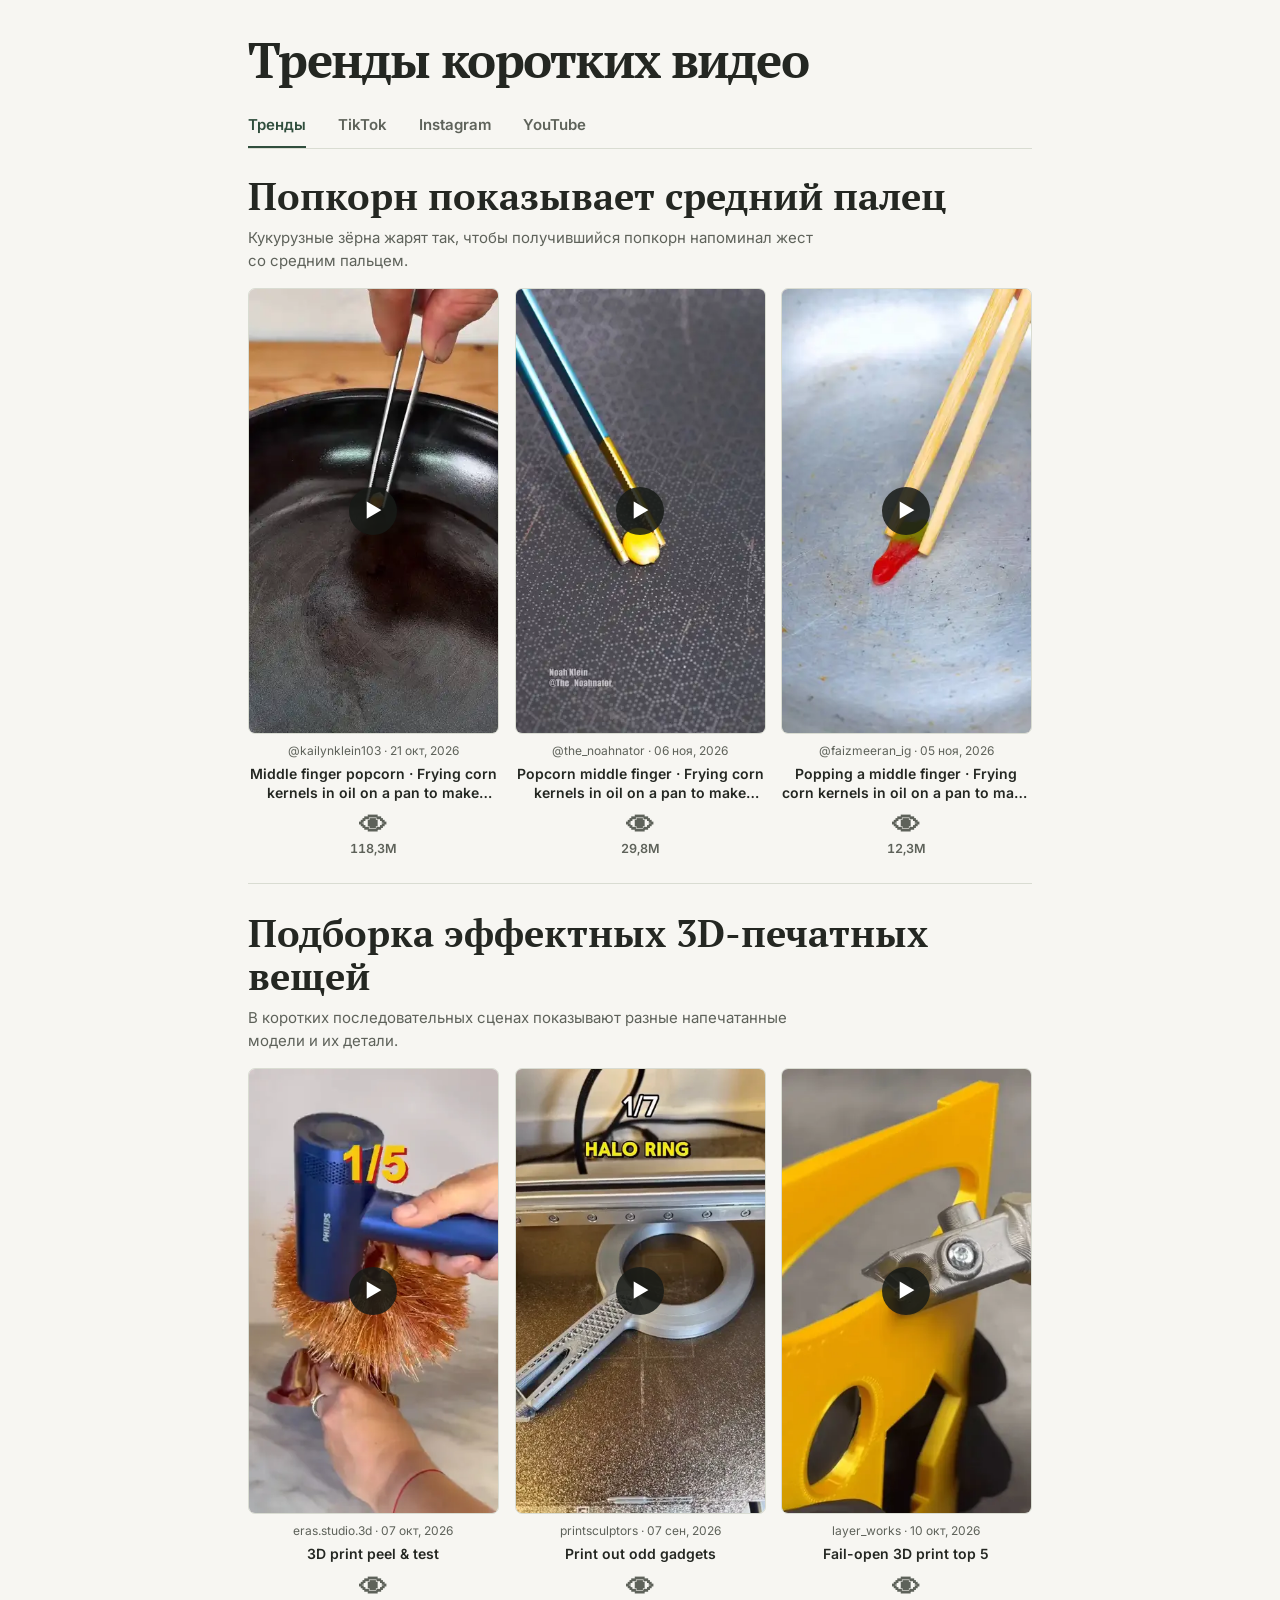
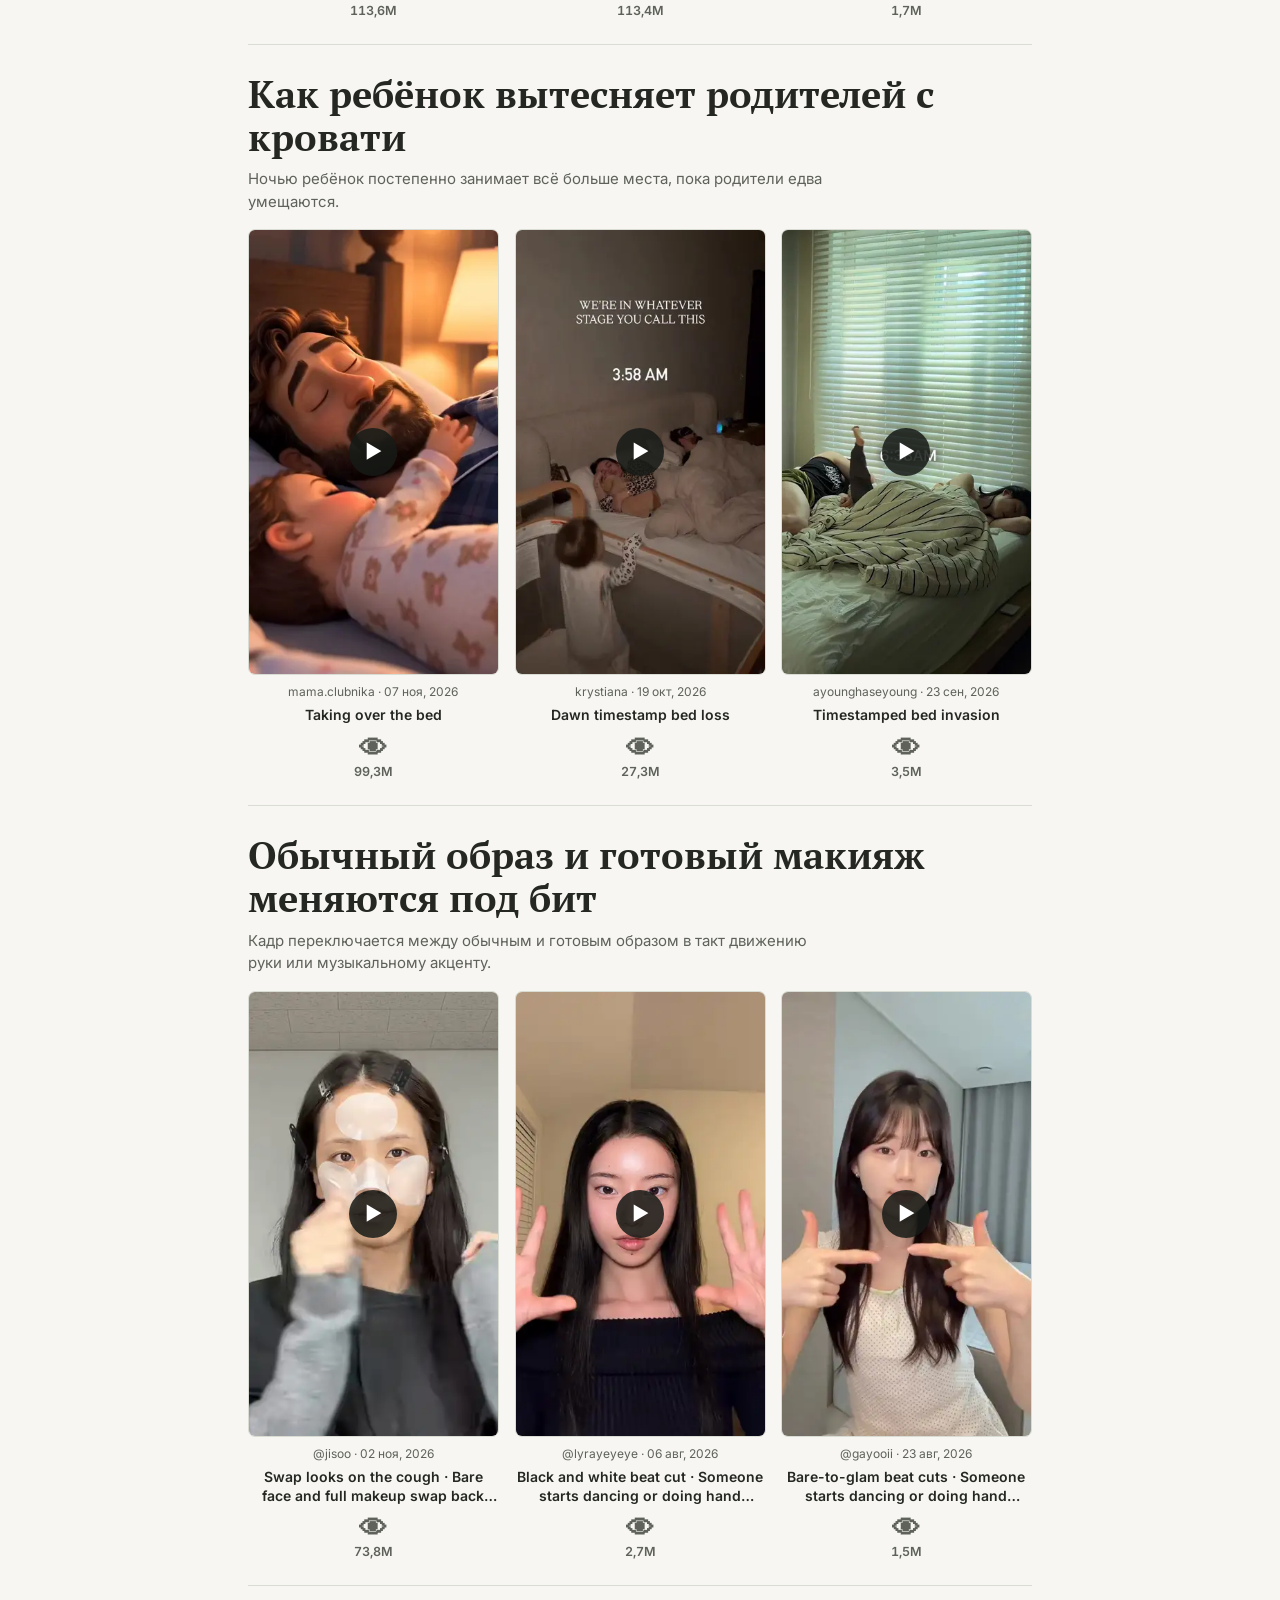
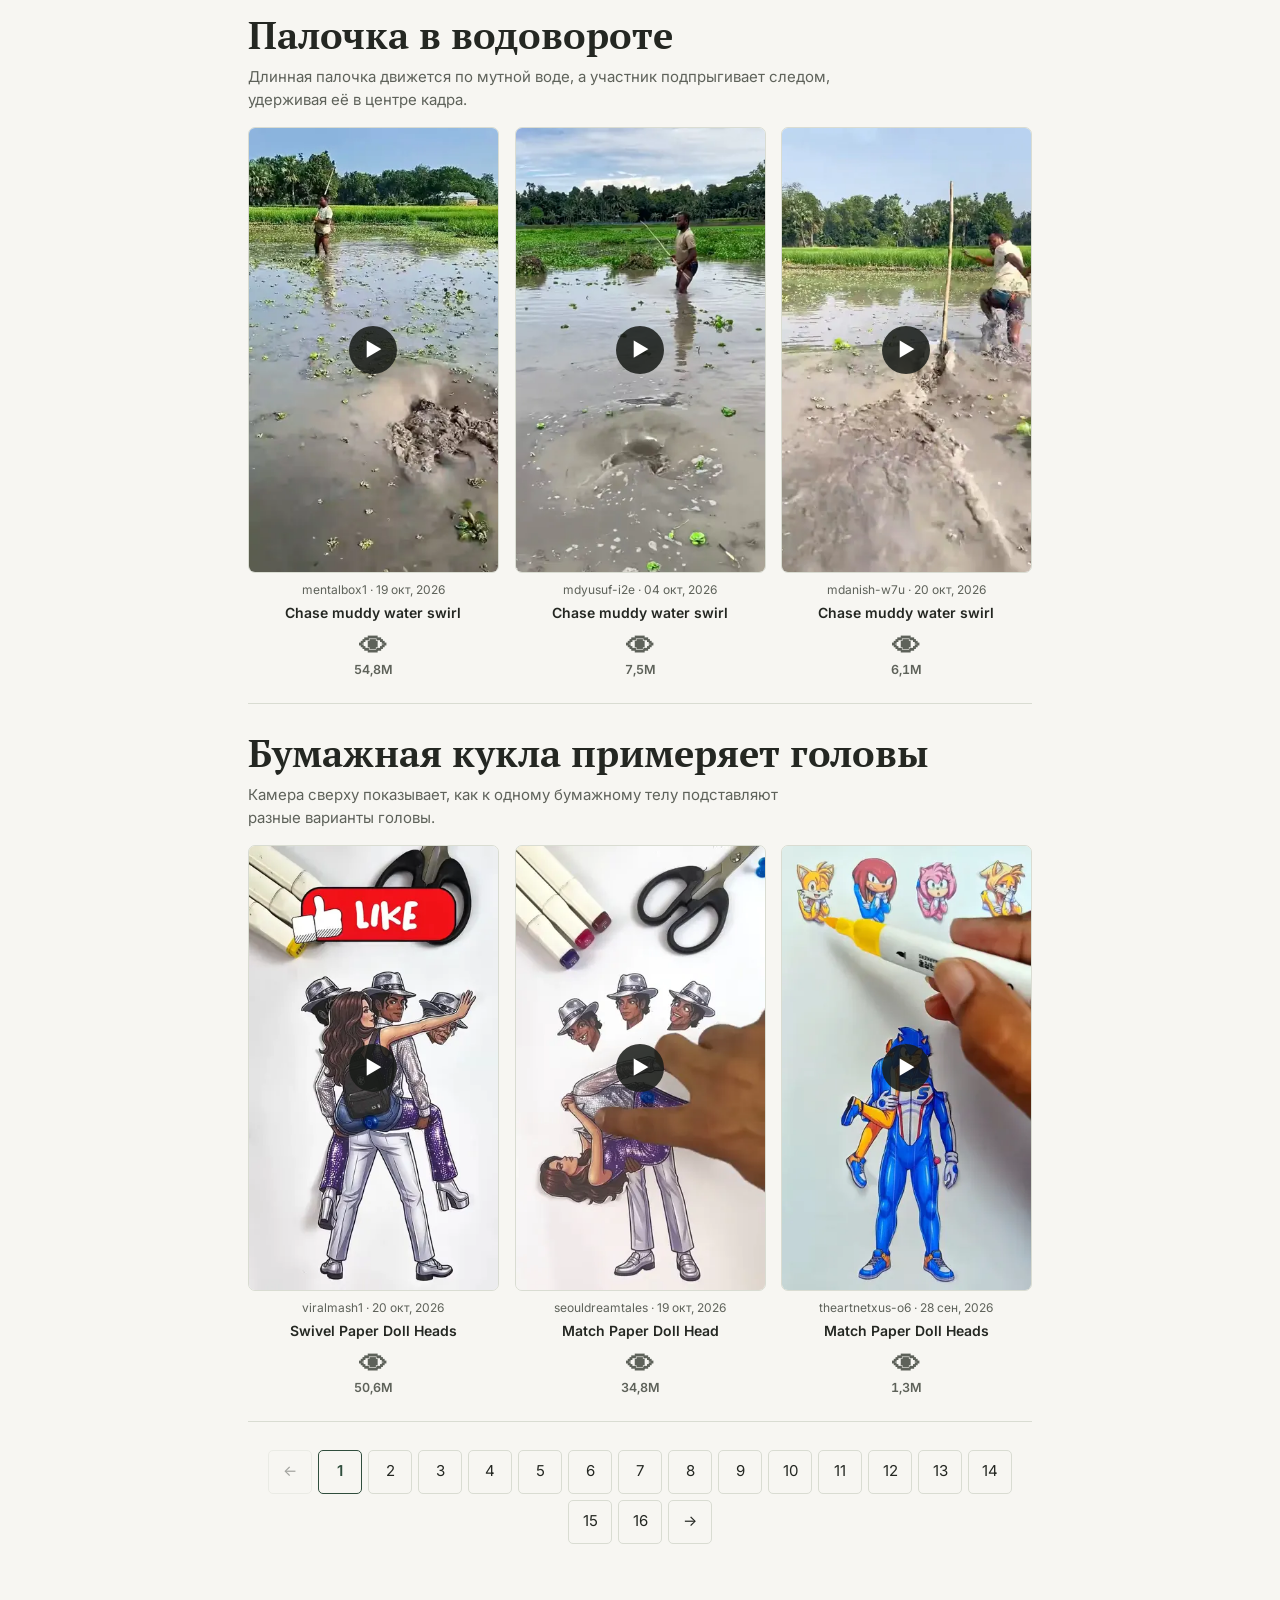
==== commit 50b016df: "Constrain desktop feed width" ====
--- a/site/index.html
+++ b/site/index.html
@@ -2,7 +2,7 @@
 #trend-apify{color-scheme:light dark;--paper:light-dark(#f7f6f2,#181a18);--ink:light-dark(#242722,#eeeee7);--sub:light-dark(#5e625a,#b8bcb2);--line:light-dark(#d9dcd2,#3c423a);--active:light-dark(#304e3d,#bad5b9);background:var(--paper);color:var(--ink);font:15px/1.5 Inter,Arial,sans-serif}
 #trend-apify *{box-sizing:border-box}
 #trend-apify [hidden]{display:none!important}
-#trend-apify main{max-width:1056px;margin:auto;padding:32px clamp(14px,4vw,48px) 56px}
+#trend-apify main{width:100%;min-width:0;max-width:880px;margin:auto;padding:32px clamp(14px,4vw,48px) 56px}
 #trend-apify h1,#trend-apify .trend>h2{font-family:"PT Serif",Georgia,serif;line-height:1.14;margin:0}
 #trend-apify h1{font-size:clamp(29px,4.7vw,49px);letter-spacing:-.035em}
 #trend-apify nav{display:flex;gap:clamp(12px,3.5vw,32px);margin-top:16px;border-block-end:1px solid var(--line);overflow-x:auto}
@@ -58,7 +58,7 @@
 /* Keep horizontally scrolling video tracks from expanding the document. */
 html,body{max-width:100%;overflow-x:clip}
 #trend-apify{width:100%;max-width:100%;min-width:0;overflow-x:clip}
-#trend-apify main,#trend-apify [data-panel],#trend-apify .trend{width:100%;min-width:0;max-width:100%}
+#trend-apify [data-panel],#trend-apify .trend{width:100%;min-width:0;max-width:100%}
 #trend-apify .carousel{width:100%;max-width:100%;min-width:0;grid-template-columns:none;contain:inline-size}
 #trend-apify .carousel>article{min-width:0;max-width:100%}
 #trend-apify nav{max-width:100%;min-width:0}
@@ -67,50 +67,91 @@
  const root=document.getElementById('trend-apify');
   const panels=[...root.querySelectorAll('[data-panel]')];
   const maxFreshnessBonus=0.25;
-  const millisecondsPerDay=24*60*60*1000;
+  const maxHourlyVariation=0.03;
+  const millisecondsPerHour=60*60*1000;
+  const millisecondsPerDay=24*millisecondsPerHour;
 
   function rankVideo(card){
     const metric=card.querySelector('dl > div[title^="Просмотры —"], dl > div[title^="Воспроизведения —"]');
     const views=Number(metric?.querySelector('dd .metric-label')?.textContent.replace(/\s/g,''));
     const date=card.querySelector('.meta')?.textContent.match(/\d{4}-\d{2}-\d{2}$/);
-    return {card,views:Number.isFinite(views)?views:0,published:Date.parse(date?.[0]) || 0};
+    const key=card.querySelector('a.cover')?.getAttribute('href') ?? card.querySelector('h2')?.textContent;
+    return {card,key,views:Number.isFinite(views)?views:0,published:Date.parse(date?.[0]) || 0};
   }
 
   function compareByViews(a,b){
     return b.views-a.views || b.published-a.published;
   }
 
-  function rankFeed(items){
+  function hourlyMultiplier(key,hour){
+    let hash=2166136261;
+    const seed=hour+':'+key;
+    for(let i=0;i<seed.length;i++){
+      hash=Math.imul(hash^seed.charCodeAt(i),16777619);
+    }
+    hash=Math.imul(hash^(hash>>>16),0x85ebca6b);
+    hash=Math.imul(hash^(hash>>>13),0xc2b2ae35);
+    const fraction=((hash^(hash>>>16))>>>0)/0x100000000;
+    return 1+(2*fraction-1)*maxHourlyVariation;
+  }
+
+  function rankFeed(items,hour){
     const latestPublished=items.reduce((latest,item)=>Math.max(latest,item.published),0);
-    const score=item=>{
+    return items.map(item=>{
       const age=(latestPublished-item.published)/millisecondsPerDay;
       const freshness=item.published?Math.max(0,1-age):0;
-      return item.views*(1+maxFreshnessBonus*freshness);
-    };
-    return items.sort((a,b)=>score(b)-score(a) || compareByViews(a,b));
-  }
-
-  for(const panel of panels){
+      return {...item,score:item.views*(1+maxFreshnessBonus*freshness)*hourlyMultiplier(item.key,hour)};
+    }).sort((a,b)=>b.score-a.score || compareByViews(a,b));
+  }
+
+  const feeds=panels.map(panel=>{
     if(panel.dataset.panel==='trends'){
       const trends=[...panel.querySelectorAll(':scope > .trend')].map(card=>{
         const carousel=card.querySelector('.carousel');
         const videos=[...carousel.querySelectorAll(':scope > article')].map(rankVideo).sort(compareByViews);
         carousel.append(...videos.map(video=>video.card));
-        return {card,views:videos[0]?.views ?? 0,published:videos[0]?.published ?? 0};
+        const key=card.querySelector('h2')?.textContent+':'+videos[0]?.key;
+        return {card,key,views:videos[0]?.views ?? 0,published:videos[0]?.published ?? 0};
       });
-      panel.append(...rankFeed(trends).map(trend=>trend.card));
-    }else{
-      const batches=[...panel.querySelectorAll(':scope > [data-batch]')];
-      const pages=batches.map(batch=>({batch,cards:[...batch.querySelectorAll(':scope > article')]}));
-      const videos=rankFeed(pages.flatMap(page=>page.cards).map(rankVideo));
+      const cards=trends.map(trend=>trend.card);
+      const refreshPage=paginate(panel,cards,6,'Страницы трендов','h2');
+      return hour=>{
+        cards.splice(0,cards.length,...rankFeed(trends,hour).map(trend=>trend.card));
+        panel.prepend(...cards);
+        refreshPage?.();
+      };
+    }
+    const batches=[...panel.querySelectorAll(':scope > [data-batch]')];
+    const pages=batches.map(batch=>({batch,cards:[...batch.querySelectorAll(':scope > article')]}));
+    const items=pages.flatMap(page=>page.cards).map(rankVideo);
+    paginate(panel,batches,1,'Страницы видео: '+panel.getAttribute('aria-label'),'article h2');
+    return hour=>{
+      const videos=rankFeed(items,hour);
       let offset=0;
       for(const {batch,cards} of pages){
         const end=offset+cards.length;
         batch.append(...videos.slice(offset,end).map(video=>video.card));
         offset=end;
       }
+    };
+  });
+
+  let rankedHour;
+  let rankingTimer;
+  function refreshRanking(){
+    const now=Date.now();
+    const hour=Math.floor(now/millisecondsPerHour);
+    if(hour!==rankedHour){
+      for(const updateFeed of feeds) updateFeed(hour);
+      rankedHour=hour;
     }
-  }
+    clearTimeout(rankingTimer);
+    rankingTimer=setTimeout(refreshRanking,(hour+1)*millisecondsPerHour-Date.now());
+  }
+  refreshRanking();
+  document.addEventListener('visibilitychange',()=>{
+    if(!document.hidden) refreshRanking();
+  });
 
  const previewFiles=new Map();
  function loadPreview(img){
@@ -245,14 +286,7 @@
    }
    panel.append(pagination);
    showPage(1,false);
- }
- for(const panel of panels){
-   if(panel.dataset.panel==='trends'){
-     paginate(panel,[...panel.querySelectorAll(':scope > .trend')],6,'Страницы трендов','h2');
-   }else{
-     paginate(panel,[...panel.querySelectorAll(':scope > [data-batch]')],1,
-       'Страницы видео: '+panel.getAttribute('aria-label'),'article h2');
-   }
+   return ()=>showPage(currentPage,false);
  }
 })();
 </script></body></html>
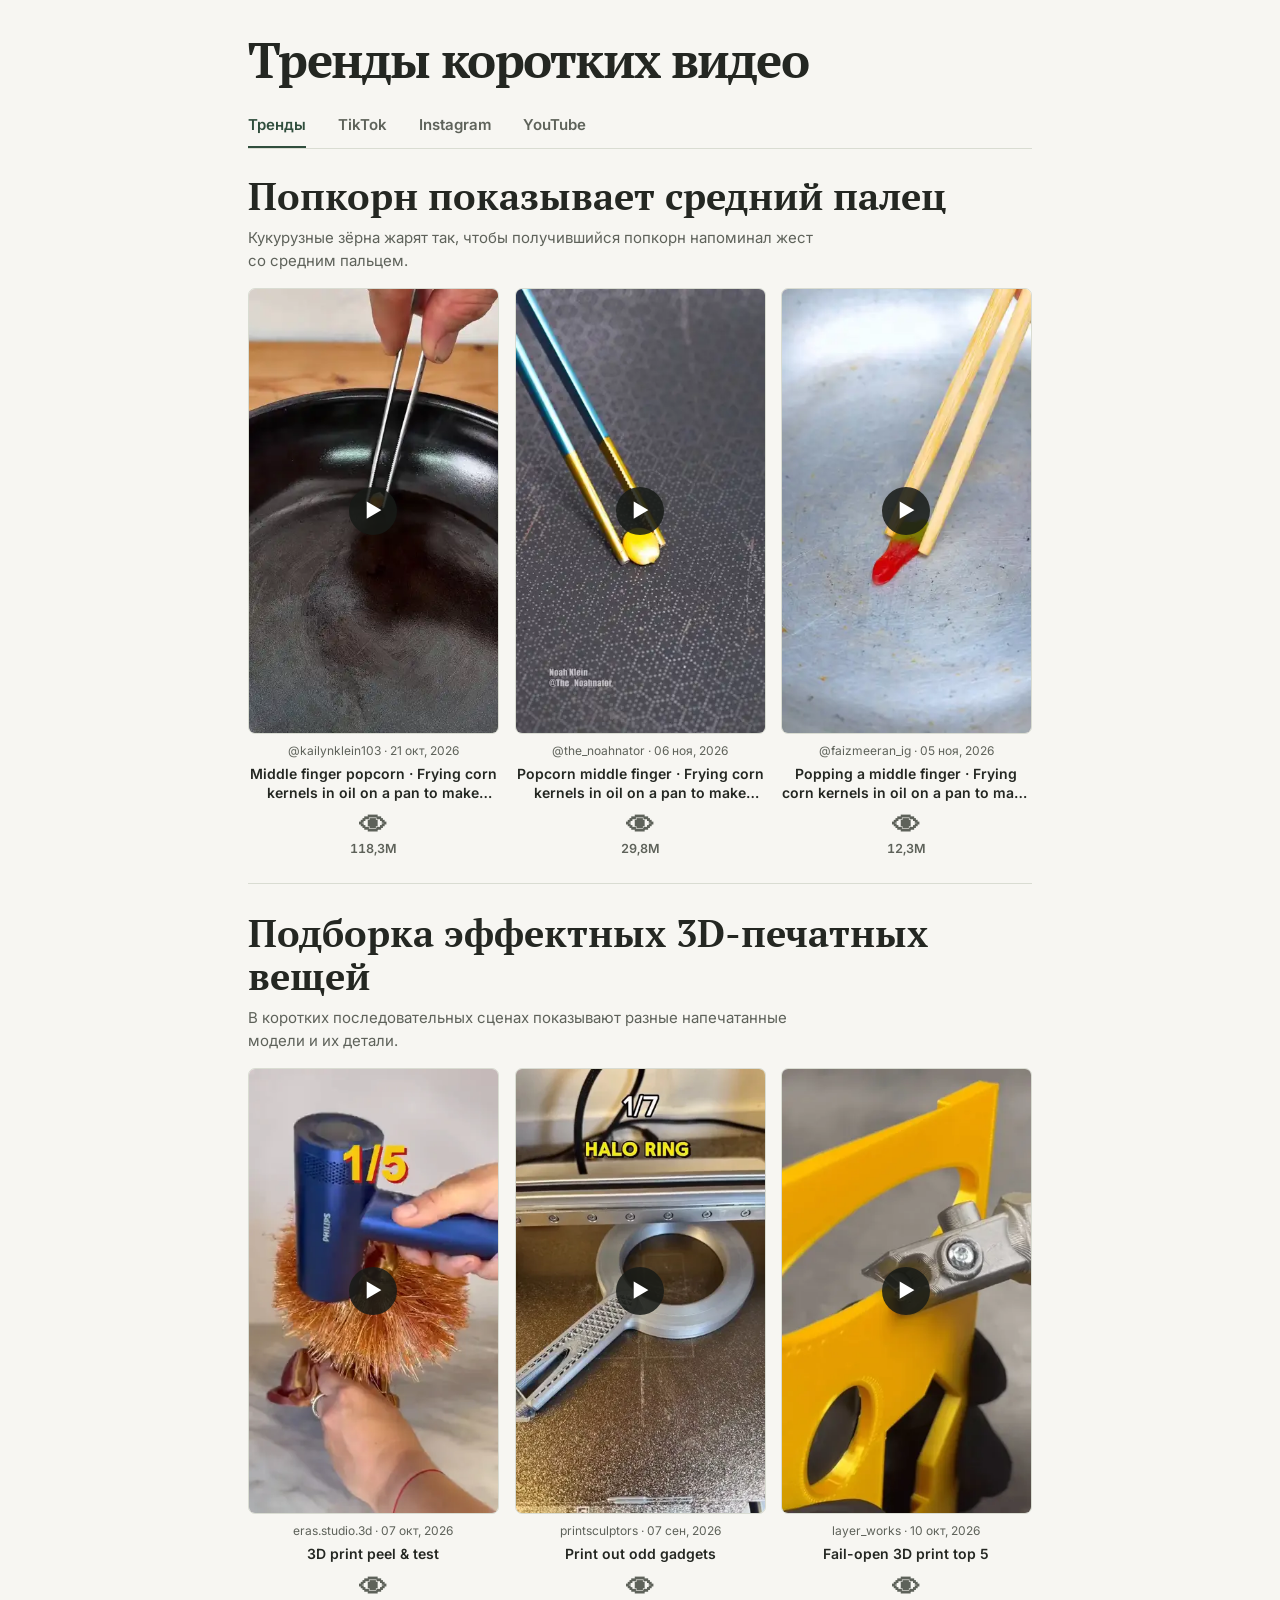
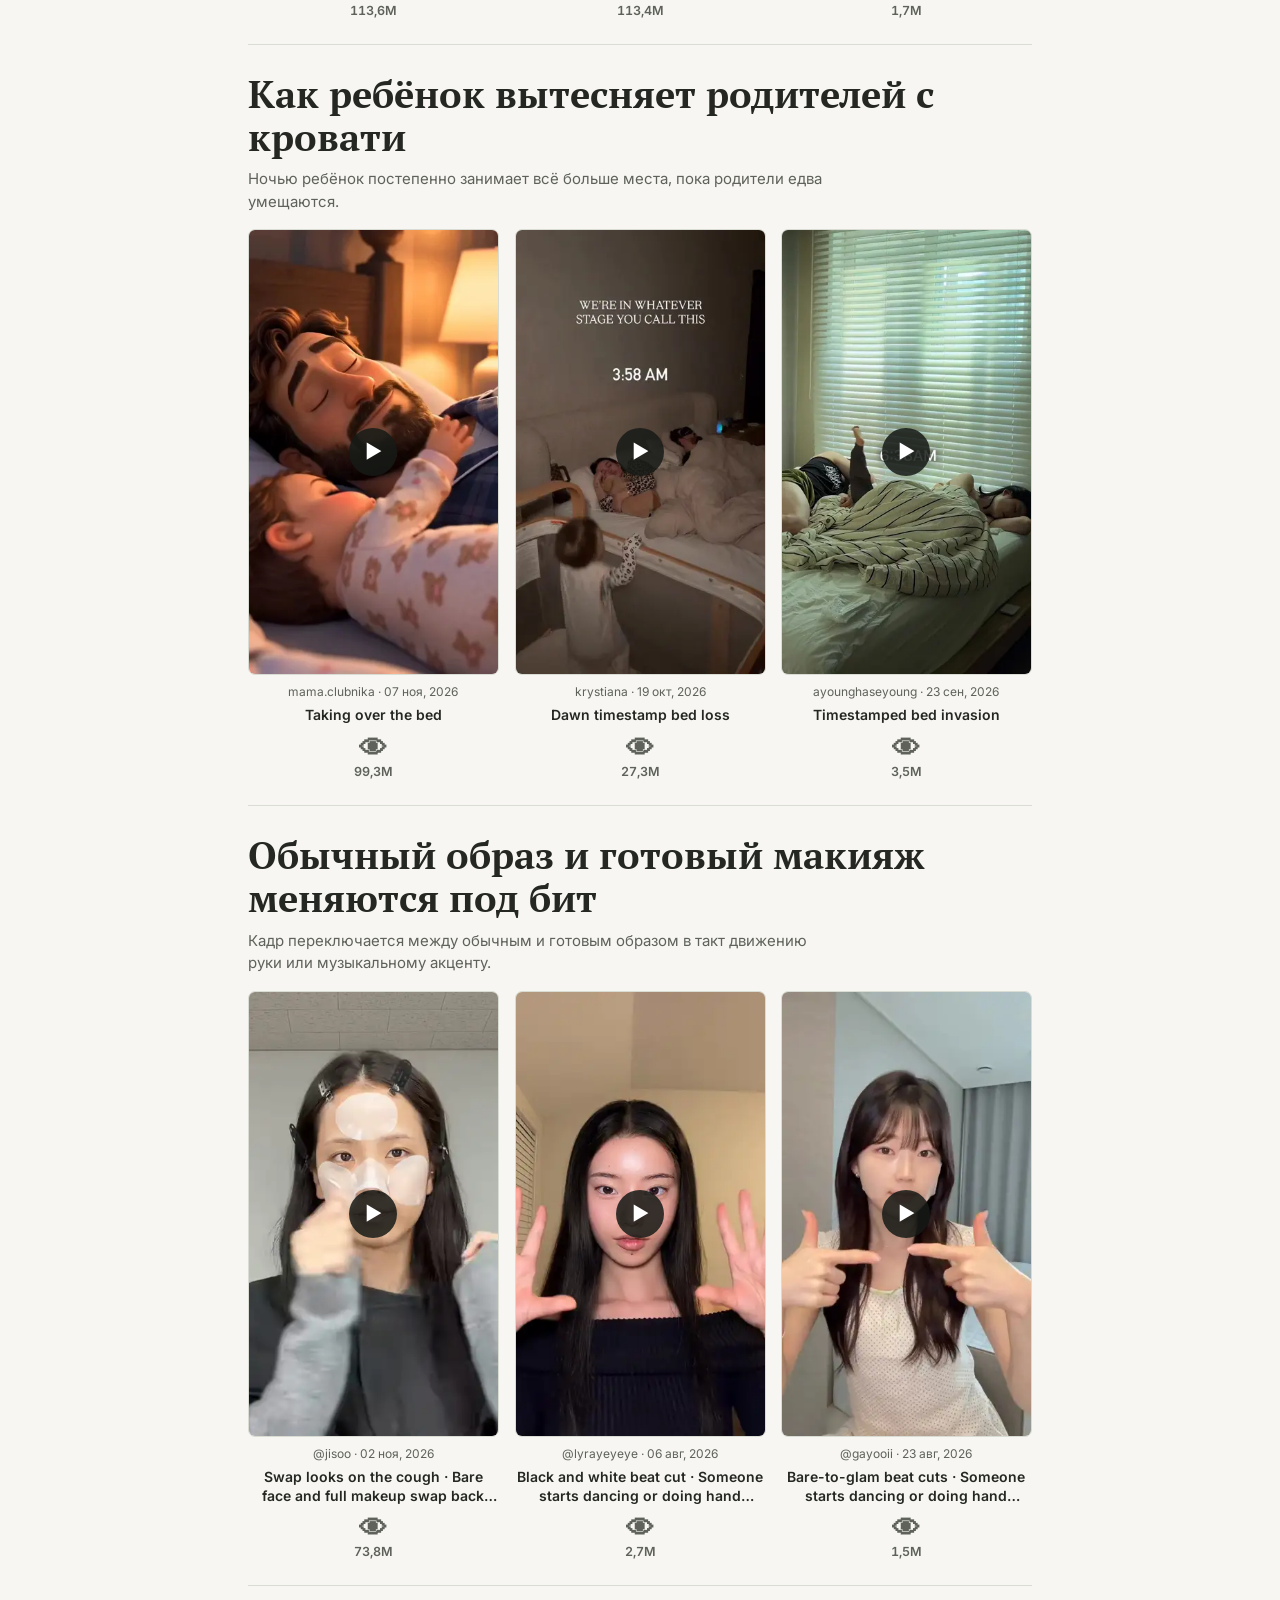
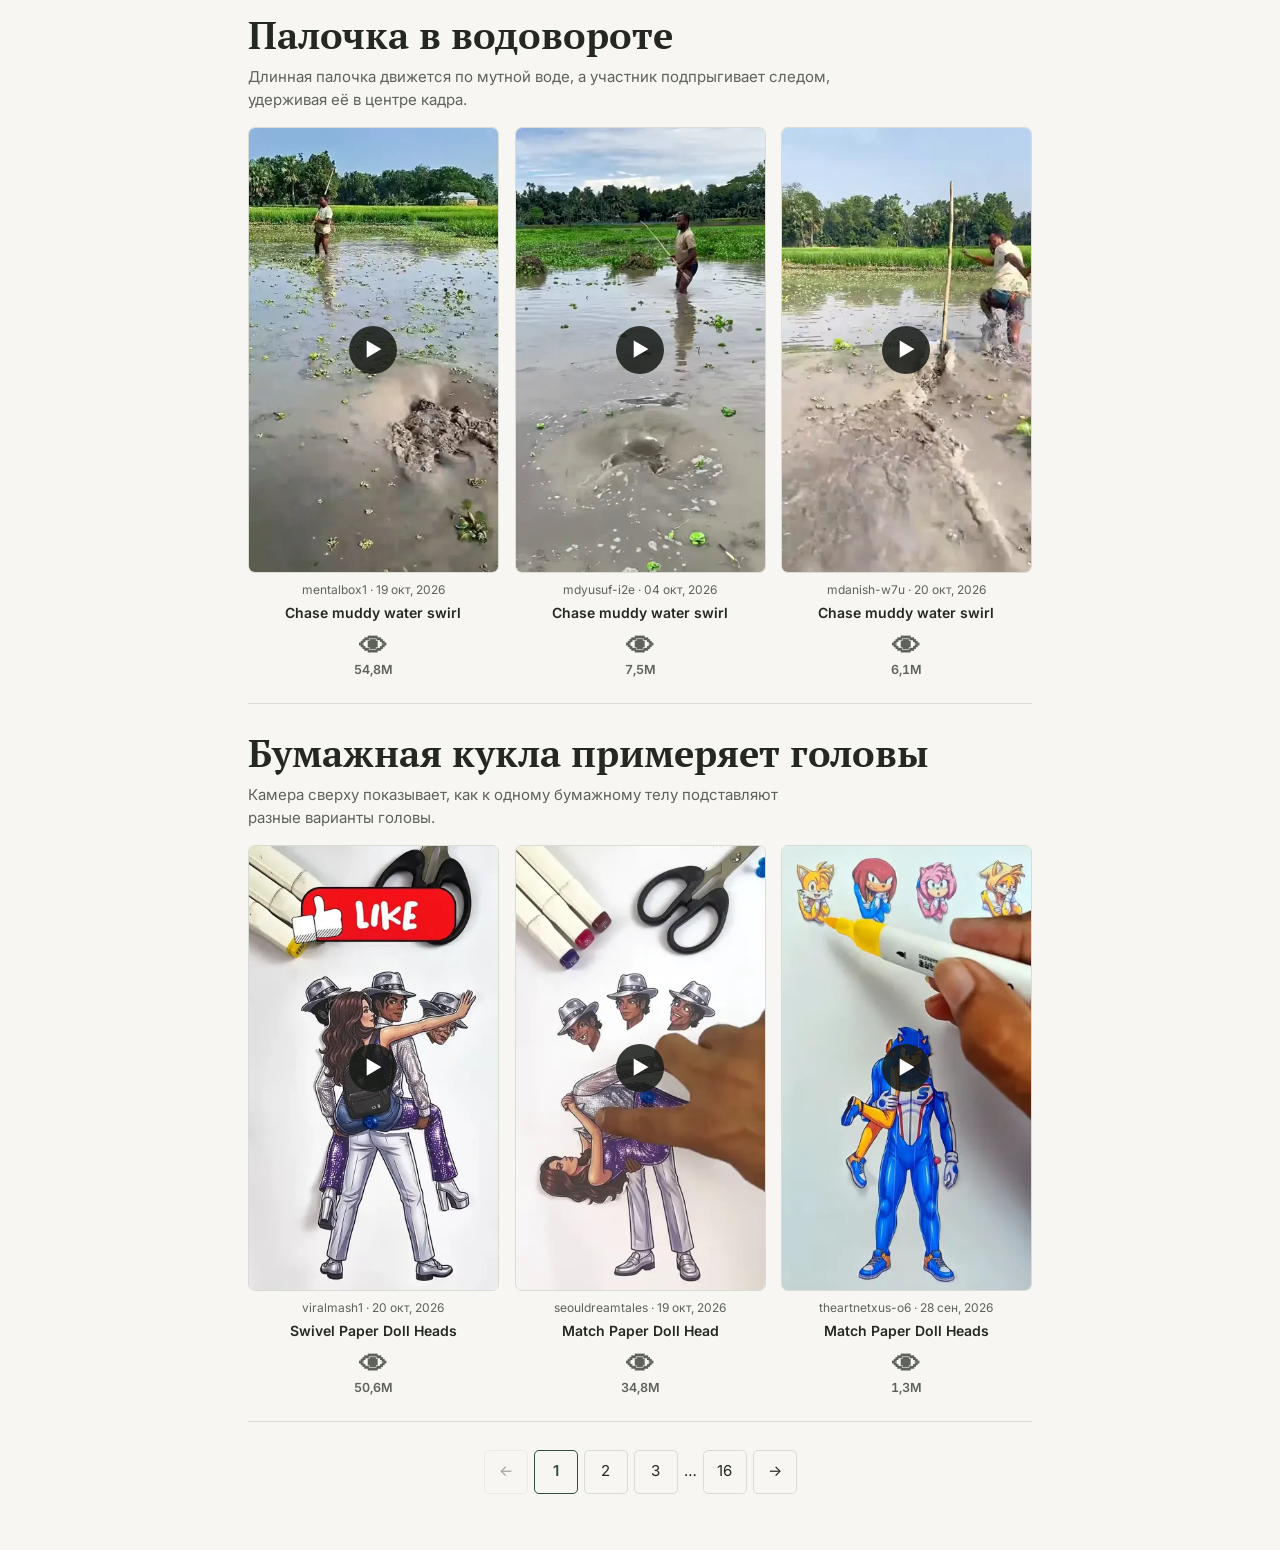
==== commit 27cea776: "Keep feed pagination on one row" ====
--- a/site/index.html
+++ b/site/index.html
@@ -1,4 +1,172 @@
-<!doctype html><html lang="ru"><meta charset="utf-8"><meta name="viewport" content="width=device-width,initial-scale=1"><title>Тренды коротких видео</title><link rel="icon" type="image/svg+xml" href="data:image/svg+xml,%3Csvg xmlns=%22http://www.w3.org/2000/svg%22 viewBox=%220 0 64 64%22%3E%3Crect width=%2264%22 height=%2264%22 rx=%2215%22 fill=%22%23304e3d%22/%3E%3Cpath d=%22M14 43l12-12 9 7 15-18M39 20h11v11%22 fill=%22none%22 stroke=%22%23f7f6f2%22 stroke-width=%225%22 stroke-linecap=%22round%22 stroke-linejoin=%22round%22/%3E%3C/svg%3E"><style>body{margin:0}</style><body><section id="trend-apify"><main><header><h1>Тренды коротких видео</h1></header><nav aria-label="Разделы"><button type="button" data-filter="trends" aria-controls="trend-panel-trends" aria-pressed="true">Тренды</button><button type="button" data-filter="tiktok" aria-controls="trend-panel-tiktok" aria-pressed="false">TikTok</button><button type="button" data-filter="reels" aria-controls="trend-panel-reels" aria-pressed="false">Instagram</button><button type="button" data-filter="shorts" aria-controls="trend-panel-shorts" aria-pressed="false">YouTube</button></nav><section id="trend-panel-trends" data-panel="trends" aria-label="Тренды"><article class="trend"><h2>Сердце вокруг бицепса</h2><p>Автор сгибает руку и замыкает кистями контур сердца вокруг бицепса.</p><div class="carousel-controls"><button type="button" data-step="-1" aria-label="Предыдущий пример" disabled>←</button><span aria-live="polite">1 / 6</span><button type="button" data-step="1" aria-label="Следующий пример">→</button></div><div class="carousel" role="region" aria-label="Примеры тренда"><article><div class="meta">dannyptp · 2026-11-15</div><a class="cover" href="https://www.tiktok.com/@dannyptp/video/7708191984720170271" target="_blank" rel="noopener noreferrer" aria-label="Смотреть видео: I ❤️ u ゚viral"><img loading="lazy" decoding="async" data-preview="previews-7f543bd6001de920.json:0" alt="I ❤️ u ゚viral"><span class="play-mark" aria-hidden="true"><span>▶</span></span></a><h2>I ❤️ u ゚viral</h2><dl><div title="Просмотры — 267 660"><dt><span class="metric-label">Просмотры</span><i data-lucide="eye" aria-hidden="true">👁︎</i></dt><dd><span class="metric-label">267 660</span><span aria-hidden="true">267,7К</span></dd></div><div title="Лайки — 12 608"><dt><span class="metric-label">Лайки</span><i data-lucide="heart" aria-hidden="true">♡</i></dt><dd><span class="metric-label">12 608</span><span aria-hidden="true">12,6К</span></dd></div><div title="Комментарии — 23"><dt><span class="metric-label">Комментарии</span><i data-lucide="message-circle" aria-hidden="true">💬︎</i></dt><dd><span class="metric-label">23</span><span aria-hidden="true">23</span></dd></div><div title="Поделились — 96"><dt><span class="metric-label">Поделились</span><i data-lucide="share-2" aria-hidden="true">↗</i></dt><dd><span class="metric-label">96</span><span aria-hidden="true">96</span></dd></div><div title="Сохранения — 159"><dt><span class="metric-label">Сохранения</span><i data-lucide="bookmark" aria-hidden="true">🔖︎</i></dt><dd><span class="metric-label">159</span><span aria-hidden="true">159</span></dd></div></dl></article><article><div class="meta">potato_sings_ · 2026-11-14</div><a class="cover" href="https://www.tiktok.com/@potato_sings_/video/7707839582007561493" target="_blank" rel="noopener noreferrer" aria-label="Смотреть видео: Wanted to join this trendd"><img loading="lazy" decoding="async" data-preview="previews-7f543bd6001de920.json:1" alt="Wanted to join this trendd"><span class="play-mark" aria-hidden="true"><span>▶</span></span></a><h2>Wanted to join this trendd</h2><dl><div title="Просмотры — 62 731"><dt><span class="metric-label">Просмотры</span><i data-lucide="eye" aria-hidden="true">👁︎</i></dt><dd><span class="metric-label">62 731</span><span aria-hidden="true">62,7К</span></dd></div><div title="Лайки — 6 072"><dt><span class="metric-label">Лайки</span><i data-lucide="heart" aria-hidden="true">♡</i></dt><dd><span class="metric-label">6 072</span><span aria-hidden="true">6,1К</span></dd></div><div title="Комментарии — 93"><dt><span class="metric-label">Комментарии</span><i data-lucide="message-circle" aria-hidden="true">💬︎</i></dt><dd><span class="metric-label">93</span><span aria-hidden="true">93</span></dd></div><div title="Поделились — 639"><dt><span class="metric-label">Поделились</span><i data-lucide="share-2" aria-hidden="true">↗</i></dt><dd><span class="metric-label">639</span><span aria-hidden="true">639</span></dd></div><div title="Сохранения — 370"><dt><span class="metric-label">Сохранения</span><i data-lucide="bookmark" aria-hidden="true">🔖︎</i></dt><dd><span class="metric-label">370</span><span aria-hidden="true">370</span></dd></div></dl></article><article><div class="meta">jmaclearn · 2026-11-13</div><a class="cover" href="https://www.tiktok.com/@jmaclearn/video/7707794756822191391" target="_blank" rel="noopener noreferrer" aria-label="Смотреть видео: Bicep heart trend! Firefighter edition…did i do it right?"><img loading="lazy" decoding="async" data-preview="previews-7f543bd6001de920.json:2" alt="Bicep heart trend! Firefighter edition…did i do it right?"><span class="play-mark" aria-hidden="true"><span>▶</span></span></a><h2>Bicep heart trend! Firefighter edition…did i do it right?</h2><dl><div title="Просмотры — 517 647"><dt><span class="metric-label">Просмотры</span><i data-lucide="eye" aria-hidden="true">👁︎</i></dt><dd><span class="metric-label">517 647</span><span aria-hidden="true">517,6К</span></dd></div><div title="Лайки — 53 856"><dt><span class="metric-label">Лайки</span><i data-lucide="heart" aria-hidden="true">♡</i></dt><dd><span class="metric-label">53 856</span><span aria-hidden="true">53,9К</span></dd></div><div title="Комментарии — 445"><dt><span class="metric-label">Комментарии</span><i data-lucide="message-circle" aria-hidden="true">💬︎</i></dt><dd><span class="metric-label">445</span><span aria-hidden="true">445</span></dd></div><div title="Поделились — 5 937"><dt><span class="metric-label">Поделились</span><i data-lucide="share-2" aria-hidden="true">↗</i></dt><dd><span class="metric-label">5 937</span><span aria-hidden="true">5,9К</span></dd></div><div title="Сохранения — 4 436"><dt><span class="metric-label">Сохранения</span><i data-lucide="bookmark" aria-hidden="true">🔖︎</i></dt><dd><span class="metric-label">4 436</span><span aria-hidden="true">4,4К</span></dd></div></dl></article><article><div class="meta">yanaundsasha · 2026-11-13</div><a class="cover" href="https://www.tiktok.com/@yanaundsasha/video/7707723139672821025" target="_blank" rel="noopener noreferrer" aria-label="Смотреть видео: Love you ❤️‍🔥"><img loading="lazy" decoding="async" data-preview="previews-7f543bd6001de920.json:3" alt="Love you ❤️‍🔥"><span class="play-mark" aria-hidden="true"><span>▶</span></span></a><h2>Love you ❤️‍🔥</h2><dl><div title="Просмотры — 1 692 620"><dt><span class="metric-label">Просмотры</span><i data-lucide="eye" aria-hidden="true">👁︎</i></dt><dd><span class="metric-label">1 692 620</span><span aria-hidden="true">1,7М</span></dd></div><div title="Лайки — 48 454"><dt><span class="metric-label">Лайки</span><i data-lucide="heart" aria-hidden="true">♡</i></dt><dd><span class="metric-label">48 454</span><span aria-hidden="true">48,5К</span></dd></div><div title="Комментарии — 694"><dt><span class="metric-label">Комментарии</span><i data-lucide="message-circle" aria-hidden="true">💬︎</i></dt><dd><span class="metric-label">694</span><span aria-hidden="true">694</span></dd></div><div title="Поделились — 3 696"><dt><span class="metric-label">Поделились</span><i data-lucide="share-2" aria-hidden="true">↗</i></dt><dd><span class="metric-label">3 696</span><span aria-hidden="true">3,7К</span></dd></div><div title="Сохранения — 2 559"><dt><span class="metric-label">Сохранения</span><i data-lucide="bookmark" aria-hidden="true">🔖︎</i></dt><dd><span class="metric-label">2 559</span><span aria-hidden="true">2,6К</span></dd></div></dl></article><article><div class="meta">feri.swan · 2026-11-13</div><a class="cover" href="https://www.tiktok.com/@feri.swan/video/7707698902060862753" target="_blank" rel="noopener noreferrer" aria-label="Смотреть видео: Без названия"><img loading="lazy" decoding="async" data-preview="previews-7f543bd6001de920.json:4" alt="Без названия"><span class="play-mark" aria-hidden="true"><span>▶</span></span></a><h2>Без названия</h2><dl><div title="Просмотры — 529 038"><dt><span class="metric-label">Просмотры</span><i data-lucide="eye" aria-hidden="true">👁︎</i></dt><dd><span class="metric-label">529 038</span><span aria-hidden="true">529К</span></dd></div><div title="Лайки — 37 164"><dt><span class="metric-label">Лайки</span><i data-lucide="heart" aria-hidden="true">♡</i></dt><dd><span class="metric-label">37 164</span><span aria-hidden="true">37,2К</span></dd></div><div title="Комментарии — 210"><dt><span class="metric-label">Комментарии</span><i data-lucide="message-circle" aria-hidden="true">💬︎</i></dt><dd><span class="metric-label">210</span><span aria-hidden="true">210</span></dd></div><div title="Поделились — 14 740"><dt><span class="metric-label">Поделились</span><i data-lucide="share-2" aria-hidden="true">↗</i></dt><dd><span class="metric-label">14 740</span><span aria-hidden="true">14,7К</span></dd></div><div title="Сохранения — 3 721"><dt><span class="metric-label">Сохранения</span><i data-lucide="bookmark" aria-hidden="true">🔖︎</i></dt><dd><span class="metric-label">3 721</span><span aria-hidden="true">3,7К</span></dd></div></dl></article><article><div class="meta">shadowscbr · 2026-11-12</div><a class="cover" href="https://www.tiktok.com/@shadowscbr/video/7707308063044406530" target="_blank" rel="noopener noreferrer" aria-label="Смотреть видео: Finally"><img loading="lazy" decoding="async" data-preview="previews-7f543bd6001de920.json:5" alt="Finally"><span class="play-mark" aria-hidden="true"><span>▶</span></span></a><h2>Finally</h2><dl><div title="Просмотры — 54 468"><dt><span class="metric-label">Просмотры</span><i data-lucide="eye" aria-hidden="true">👁︎</i></dt><dd><span class="metric-label">54 468</span><span aria-hidden="true">54,5К</span></dd></div><div title="Лайки — 13 534"><dt><span class="metric-label">Лайки</span><i data-lucide="heart" aria-hidden="true">♡</i></dt><dd><span class="metric-label">13 534</span><span aria-hidden="true">13,5К</span></dd></div><div title="Комментарии — 310"><dt><span class="metric-label">Комментарии</span><i data-lucide="message-circle" aria-hidden="true">💬︎</i></dt><dd><span class="metric-label">310</span><span aria-hidden="true">310</span></dd></div><div title="Поделились — 756"><dt><span class="metric-label">Поделились</span><i data-lucide="share-2" aria-hidden="true">↗</i></dt><dd><span class="metric-label">756</span><span aria-hidden="true">756</span></dd></div><div title="Сохранения — 1 281"><dt><span class="metric-label">Сохранения</span><i data-lucide="bookmark" aria-hidden="true">🔖︎</i></dt><dd><span class="metric-label">1 281</span><span aria-hidden="true">1,3К</span></dd></div></dl></article></div></article><article class="trend"><h2>Превращение в картинку</h2><p>В начале показывают изображение-референс, затем автор с помощью макияжа или костюма превращается в этот образ.</p><div class="carousel-controls"><button type="button" data-step="-1" aria-label="Предыдущий пример" disabled>←</button><span aria-live="polite">1 / 4</span><button type="button" data-step="1" aria-label="Следующий пример">→</button></div><div class="carousel" role="region" aria-label="Примеры тренда"><article><div class="meta">da._bbini · 2026-11-14</div><a class="cover" href="https://www.instagram.com/reel/DfuN8IKTlR0/" target="_blank" rel="noopener noreferrer" aria-label="Смотреть видео: Макияж по референсу из вебтуна"><img loading="lazy" decoding="async" data-preview="previews-7f543bd6001de920.json:6" alt="Макияж по референсу из вебтуна"><span class="play-mark" aria-hidden="true"><span>▶</span></span></a><h2>Макияж по референсу из вебтуна</h2><dl><div title="Просмотры — 976 399"><dt><span class="metric-label">Просмотры</span><i data-lucide="eye" aria-hidden="true">👁︎</i></dt><dd><span class="metric-label">976 399</span><span aria-hidden="true">976,4К</span></dd></div></dl></article><article><div class="meta">@visagevoid_ · 2026-11-07</div><a class="cover" href="https://www.instagram.com/reel/DfcMmAAp0Gd/" target="_blank" rel="noopener noreferrer" aria-label="Смотреть видео: @visagevoid_ on Instagram Reels · 1.4M views"><img loading="lazy" decoding="async" data-preview="previews-7f543bd6001de920.json:7" alt="@visagevoid_ on Instagram Reels · 1.4M views"><span class="play-mark" aria-hidden="true"><span>▶</span></span></a><h2>@visagevoid_ on Instagram Reels · 1.4M views</h2><dl><div title="Просмотры — 1 436 178"><dt><span class="metric-label">Просмотры</span><i data-lucide="eye" aria-hidden="true">👁︎</i></dt><dd><span class="metric-label">1 436 178</span><span aria-hidden="true">1,4М</span></dd></div></dl></article><article><div class="meta">@myfaceisthebest · 2026-11-07</div><a class="cover" href="https://www.tiktok.com/@myfaceisthebest/video/7705406806423604501" target="_blank" rel="noopener noreferrer" aria-label="Смотреть видео: @myfaceisthebest on TikTok · 2M views"><img loading="lazy" decoding="async" data-preview="previews-7f543bd6001de920.json:8" alt="@myfaceisthebest on TikTok · 2M views"><span class="play-mark" aria-hidden="true"><span>▶</span></span></a><h2>@myfaceisthebest on TikTok · 2M views</h2><dl><div title="Просмотры — 2 000 000"><dt><span class="metric-label">Просмотры</span><i data-lucide="eye" aria-hidden="true">👁︎</i></dt><dd><span class="metric-label">2 000 000</span><span aria-hidden="true">2М</span></dd></div></dl></article><article><div class="meta">@molchanovamua · 2026-11-06</div><a class="cover" href="https://www.tiktok.com/@molchanovamua/video/7705090396107377942" target="_blank" rel="noopener noreferrer" aria-label="Смотреть видео: Dot paint monster swap · @molchanovamua on TikTok · 3.9M views"><img loading="lazy" decoding="async" data-preview="previews-7f543bd6001de920.json:9" alt="Dot paint monster swap · @molchanovamua on TikTok · 3.9M views"><span class="play-mark" aria-hidden="true"><span>▶</span></span></a><h2>Dot paint monster swap · @molchanovamua on TikTok · 3.9M views</h2><dl><div title="Просмотры — 3 900 000"><dt><span class="metric-label">Просмотры</span><i data-lucide="eye" aria-hidden="true">👁︎</i></dt><dd><span class="metric-label">3 900 000</span><span aria-hidden="true">3,9М</span></dd></div></dl></article></div></article><article class="trend"><h2>Sorry I lied — ролики под общий звук</h2><div class="carousel-controls"><button type="button" data-step="-1" aria-label="Предыдущий пример" disabled>←</button><span aria-live="polite">1 / 3</span><button type="button" data-step="1" aria-label="Следующий пример">→</button></div><div class="carousel" role="region" aria-label="Примеры тренда"><article><div class="meta">dajatamerra · 2026-11-14</div><a class="cover" href="https://www.tiktok.com/@dajatamerra/video/7707859519388388639" target="_blank" rel="noopener noreferrer" aria-label="Смотреть видео: I still feel bad for making my mom this cake for her birthday I just know she was horrified… I’m so fkin sorry!"><img loading="lazy" decoding="async" data-preview="previews-7f543bd6001de920.json:10" alt="I still feel bad for making my mom this cake for her birthday I just know she was horrified… I’m so fkin sorry!"><span class="play-mark" aria-hidden="true"><span>▶</span></span></a><h2>I still feel bad for making my mom this cake for her birthday I just know she was horrified… I’m so fkin sorry!</h2><dl><div title="Просмотры — 438"><dt><span class="metric-label">Просмотры</span><i data-lucide="eye" aria-hidden="true">👁︎</i></dt><dd><span class="metric-label">438</span><span aria-hidden="true">438</span></dd></div><div title="Лайки — 15"><dt><span class="metric-label">Лайки</span><i data-lucide="heart" aria-hidden="true">♡</i></dt><dd><span class="metric-label">15</span><span aria-hidden="true">15</span></dd></div><div title="Комментарии — 1"><dt><span class="metric-label">Комментарии</span><i data-lucide="message-circle" aria-hidden="true">💬︎</i></dt><dd><span class="metric-label">1</span><span aria-hidden="true">1</span></dd></div><div title="Поделились — 0"><dt><span class="metric-label">Поделились</span><i data-lucide="share-2" aria-hidden="true">↗</i></dt><dd><span class="metric-label">0</span><span aria-hidden="true">0</span></dd></div><div title="Сохранения — 0"><dt><span class="metric-label">Сохранения</span><i data-lucide="bookmark" aria-hidden="true">🔖︎</i></dt><dd><span class="metric-label">0</span><span aria-hidden="true">0</span></dd></div></dl></article><article><div class="meta">judedaulton · 2026-11-13</div><a class="cover" href="https://www.tiktok.com/@judedaulton/video/7707720031945116958" target="_blank" rel="noopener noreferrer" aria-label="Смотреть видео: Без названия"><img loading="lazy" decoding="async" data-preview="previews-7f543bd6001de920.json:11" alt="Без названия"><span class="play-mark" aria-hidden="true"><span>▶</span></span></a><h2>Без названия</h2><dl><div title="Просмотры — 2 792"><dt><span class="metric-label">Просмотры</span><i data-lucide="eye" aria-hidden="true">👁︎</i></dt><dd><span class="metric-label">2 792</span><span aria-hidden="true">2,8К</span></dd></div><div title="Лайки — 30"><dt><span class="metric-label">Лайки</span><i data-lucide="heart" aria-hidden="true">♡</i></dt><dd><span class="metric-label">30</span><span aria-hidden="true">30</span></dd></div><div title="Комментарии — 2"><dt><span class="metric-label">Комментарии</span><i data-lucide="message-circle" aria-hidden="true">💬︎</i></dt><dd><span class="metric-label">2</span><span aria-hidden="true">2</span></dd></div><div title="Поделились — 4"><dt><span class="metric-label">Поделились</span><i data-lucide="share-2" aria-hidden="true">↗</i></dt><dd><span class="metric-label">4</span><span aria-hidden="true">4</span></dd></div><div title="Сохранения — 3"><dt><span class="metric-label">Сохранения</span><i data-lucide="bookmark" aria-hidden="true">🔖︎</i></dt><dd><span class="metric-label">3</span><span aria-hidden="true">3</span></dd></div></dl></article><article><div class="meta">lockyervalleytoyota · 2026-11-13</div><a class="cover" href="https://www.tiktok.com/@lockyervalleytoyota/video/7707596776982727956" target="_blank" rel="noopener noreferrer" aria-label="Смотреть видео: Sorry I lied 😭"><img loading="lazy" decoding="async" data-preview="previews-7f543bd6001de920.json:12" alt="Sorry I lied 😭"><span class="play-mark" aria-hidden="true"><span>▶</span></span></a><h2>Sorry I lied 😭</h2><dl><div title="Просмотры — 3 415"><dt><span class="metric-label">Просмотры</span><i data-lucide="eye" aria-hidden="true">👁︎</i></dt><dd><span class="metric-label">3 415</span><span aria-hidden="true">3,4К</span></dd></div><div title="Лайки — 187"><dt><span class="metric-label">Лайки</span><i data-lucide="heart" aria-hidden="true">♡</i></dt><dd><span class="metric-label">187</span><span aria-hidden="true">187</span></dd></div><div title="Комментарии — 3"><dt><span class="metric-label">Комментарии</span><i data-lucide="message-circle" aria-hidden="true">💬︎</i></dt><dd><span class="metric-label">3</span><span aria-hidden="true">3</span></dd></div><div title="Поделились — 26"><dt><span class="metric-label">Поделились</span><i data-lucide="share-2" aria-hidden="true">↗</i></dt><dd><span class="metric-label">26</span><span aria-hidden="true">26</span></dd></div><div title="Сохранения — 6"><dt><span class="metric-label">Сохранения</span><i data-lucide="bookmark" aria-hidden="true">🔖︎</i></dt><dd><span class="metric-label">6</span><span aria-hidden="true">6</span></dd></div></dl></article></div></article><article class="trend"><h2>This Generation — танец под общий звук</h2><div class="carousel-controls"><button type="button" data-step="-1" aria-label="Предыдущий пример" disabled>←</button><span aria-live="polite">1 / 3</span><button type="button" data-step="1" aria-label="Следующий пример">→</button></div><div class="carousel" role="region" aria-label="Примеры тренда"><article><div class="meta">a.gallegosfam · 2026-11-14</div><a class="cover" href="https://www.tiktok.com/@a.gallegosfam/video/7707823838934879518" target="_blank" rel="noopener noreferrer" aria-label="Смотреть видео: Без названия"><img loading="lazy" decoding="async" data-preview="previews-7f543bd6001de920.json:13" alt="Без названия"><span class="play-mark" aria-hidden="true"><span>▶</span></span></a><h2>Без названия</h2><dl><div title="Просмотры — 317 009"><dt><span class="metric-label">Просмотры</span><i data-lucide="eye" aria-hidden="true">👁︎</i></dt><dd><span class="metric-label">317 009</span><span aria-hidden="true">317К</span></dd></div><div title="Лайки — 24 377"><dt><span class="metric-label">Лайки</span><i data-lucide="heart" aria-hidden="true">♡</i></dt><dd><span class="metric-label">24 377</span><span aria-hidden="true">24,4К</span></dd></div><div title="Комментарии — 341"><dt><span class="metric-label">Комментарии</span><i data-lucide="message-circle" aria-hidden="true">💬︎</i></dt><dd><span class="metric-label">341</span><span aria-hidden="true">341</span></dd></div><div title="Поделились — 332"><dt><span class="metric-label">Поделились</span><i data-lucide="share-2" aria-hidden="true">↗</i></dt><dd><span class="metric-label">332</span><span aria-hidden="true">332</span></dd></div><div title="Сохранения — 1 315"><dt><span class="metric-label">Сохранения</span><i data-lucide="bookmark" aria-hidden="true">🔖︎</i></dt><dd><span class="metric-label">1 315</span><span aria-hidden="true">1,3К</span></dd></div></dl></article><article><div class="meta">destinyxcesca · 2026-11-13</div><a class="cover" href="https://www.tiktok.com/@destinyxcesca/video/7707747350328003853" target="_blank" rel="noopener noreferrer" aria-label="Смотреть видео: “ this generation rules the nation 😎 “ trending, 2026 dances , new tiktok dances , easy two person dance"><img loading="lazy" decoding="async" data-preview="previews-7f543bd6001de920.json:14" alt="“ this generation rules the nation 😎 “ trending, 2026 dances , new tiktok dances , easy two person dance"><span class="play-mark" aria-hidden="true"><span>▶</span></span></a><h2>“ this generation rules the nation 😎 “ trending, 2026 dances , new tiktok dances , easy two person dance</h2><dl><div title="Просмотры — 44 210"><dt><span class="metric-label">Просмотры</span><i data-lucide="eye" aria-hidden="true">👁︎</i></dt><dd><span class="metric-label">44 210</span><span aria-hidden="true">44,2К</span></dd></div><div title="Лайки — 598"><dt><span class="metric-label">Лайки</span><i data-lucide="heart" aria-hidden="true">♡</i></dt><dd><span class="metric-label">598</span><span aria-hidden="true">598</span></dd></div><div title="Комментарии — 16"><dt><span class="metric-label">Комментарии</span><i data-lucide="message-circle" aria-hidden="true">💬︎</i></dt><dd><span class="metric-label">16</span><span aria-hidden="true">16</span></dd></div><div title="Поделились — 63"><dt><span class="metric-label">Поделились</span><i data-lucide="share-2" aria-hidden="true">↗</i></dt><dd><span class="metric-label">63</span><span aria-hidden="true">63</span></dd></div><div title="Сохранения — 179"><dt><span class="metric-label">Сохранения</span><i data-lucide="bookmark" aria-hidden="true">🔖︎</i></dt><dd><span class="metric-label">179</span><span aria-hidden="true">179</span></dd></div></dl></article><article><div class="meta">sidneykate111 · 2026-11-12</div><a class="cover" href="https://www.tiktok.com/@sidneykate111/video/7707333954587626782" target="_blank" rel="noopener noreferrer" aria-label="Смотреть видео: THIS GENERATION @Blakely Nix"><img loading="lazy" decoding="async" data-preview="previews-7f543bd6001de920.json:15" alt="THIS GENERATION @Blakely Nix"><span class="play-mark" aria-hidden="true"><span>▶</span></span></a><h2>THIS GENERATION @Blakely Nix</h2><dl><div title="Просмотры — 272 952"><dt><span class="metric-label">Просмотры</span><i data-lucide="eye" aria-hidden="true">👁︎</i></dt><dd><span class="metric-label">272 952</span><span aria-hidden="true">273К</span></dd></div><div title="Лайки — 25 557"><dt><span class="metric-label">Лайки</span><i data-lucide="heart" aria-hidden="true">♡</i></dt><dd><span class="metric-label">25 557</span><span aria-hidden="true">25,6К</span></dd></div><div title="Комментарии — 101"><dt><span class="metric-label">Комментарии</span><i data-lucide="message-circle" aria-hidden="true">💬︎</i></dt><dd><span class="metric-label">101</span><span aria-hidden="true">101</span></dd></div><div title="Поделились — 670"><dt><span class="metric-label">Поделились</span><i data-lucide="share-2" aria-hidden="true">↗</i></dt><dd><span class="metric-label">670</span><span aria-hidden="true">670</span></dd></div><div title="Сохранения — 2 584"><dt><span class="metric-label">Сохранения</span><i data-lucide="bookmark" aria-hidden="true">🔖︎</i></dt><dd><span class="metric-label">2 584</span><span aria-hidden="true">2,6К</span></dd></div></dl></article></div></article><article class="trend"><h2>Две версии одного образа на разделённом экране</h2><p>Слева остаётся базовый наряд, а справа двойник автора поэтапно добавляет тёплые слои или аксессуары.</p><div class="carousel-controls"><button type="button" data-step="-1" aria-label="Предыдущий пример" disabled>←</button><span aria-live="polite">1 / 4</span><button type="button" data-step="1" aria-label="Следующий пример">→</button></div><div class="carousel" role="region" aria-label="Примеры тренда"><article><div class="meta">bobrownn · 2026-11-13</div><a class="cover" href="https://www.tiktok.com/@bobrownn/video/7707653947225394464" target="_blank" rel="noopener noreferrer" aria-label="Смотреть видео: Как утеплить образ с джинсовым платьем"><img loading="lazy" decoding="async" data-preview="previews-7f543bd6001de920.json:16" alt="Как утеплить образ с джинсовым платьем"><span class="play-mark" aria-hidden="true"><span>▶</span></span></a><h2>Как утеплить образ с джинсовым платьем</h2><dl><div title="Просмотры — 1 700 000"><dt><span class="metric-label">Просмотры</span><i data-lucide="eye" aria-hidden="true">👁︎</i></dt><dd><span class="metric-label">1 700 000</span><span aria-hidden="true">1,7М</span></dd></div></dl></article><article><div class="meta">noahaltink · 2026-11-12</div><a class="cover" href="https://www.tiktok.com/@noahaltink/video/7707313206095547681" target="_blank" rel="noopener noreferrer" aria-label="Смотреть видео: Зимний образ с утеплёнными колготками и накладным воротником"><img loading="lazy" decoding="async" data-preview="previews-7f543bd6001de920.json:17" alt="Зимний образ с утеплёнными колготками и накладным воротником"><span class="play-mark" aria-hidden="true"><span>▶</span></span></a><h2>Зимний образ с утеплёнными колготками и накладным воротником</h2><dl><div title="Просмотры — 4 100 000"><dt><span class="metric-label">Просмотры</span><i data-lucide="eye" aria-hidden="true">👁︎</i></dt><dd><span class="metric-label">4 100 000</span><span aria-hidden="true">4,1М</span></dd></div></dl></article><article><div class="meta">ivypang.styled · 2026-10-14</div><a class="cover" href="https://www.instagram.com/reel/Deejt_4R4W8/" target="_blank" rel="noopener noreferrer" aria-label="Смотреть видео: Split screen blazer look"><img loading="lazy" decoding="async" data-preview="previews-7f543bd6001de920.json:18" alt="Split screen blazer look"><span class="play-mark" aria-hidden="true"><span>▶</span></span></a><h2>Split screen blazer look</h2><dl><div title="Просмотры — 1 886 527"><dt><span class="metric-label">Просмотры</span><i data-lucide="eye" aria-hidden="true">👁︎</i></dt><dd><span class="metric-label">1 886 527</span><span aria-hidden="true">1,9М</span></dd></div></dl></article><article><div class="meta">strawberryabb · 2026-08-29</div><a class="cover" href="https://www.tiktok.com/@strawberryabb/video/7677692340999376142" target="_blank" rel="noopener noreferrer" aria-label="Смотреть видео: Split screen style swap"><img loading="lazy" decoding="async" data-preview="previews-7f543bd6001de920.json:19" alt="Split screen style swap"><span class="play-mark" aria-hidden="true"><span>▶</span></span></a><h2>Split screen style swap</h2><dl><div title="Просмотры — 3 400 000"><dt><span class="metric-label">Просмотры</span><i data-lucide="eye" aria-hidden="true">👁︎</i></dt><dd><span class="metric-label">3 400 000</span><span aria-hidden="true">3,4М</span></dd></div></dl></article></div></article><article class="trend"><h2>Два варианта макияжа на одном лице</h2><p>На левую и правую половины лица наносят разные продукты или техники и сравнивают результат.</p><div class="carousel-controls"><button type="button" data-step="-1" aria-label="Предыдущий пример" disabled>←</button><span aria-live="polite">1 / 4</span><button type="button" data-step="1" aria-label="Следующий пример">→</button></div><div class="carousel" role="region" aria-label="Примеры тренда"><article><div class="meta">@lumeraulucus · 2026-11-13</div><a class="cover" href="https://www.instagram.com/reel/Dfqi2vOhtWF/" target="_blank" rel="noopener noreferrer" aria-label="Смотреть видео: Half-face highlight lift · Doing makeup step by step in front-facing selfie shots while showing each cosmetic product · @lumeraulucus"><img loading="lazy" decoding="async" data-preview="previews-7f543bd6001de920.json:20" alt="Half-face highlight lift · Doing makeup step by step in front-facing selfie shots while showing each cosmetic product · @lumeraulucus"><span class="play-mark" aria-hidden="true"><span>▶</span></span></a><h2>Half-face highlight lift · Doing makeup step by step in front-facing selfie shots while showing each cosmetic product · @lumeraulucus</h2><dl><div title="Просмотры — 2 003 227"><dt><span class="metric-label">Просмотры</span><i data-lucide="eye" aria-hidden="true">👁︎</i></dt><dd><span class="metric-label">2 003 227</span><span aria-hidden="true">2М</span></dd></div></dl></article><article><div class="meta">@adityamadiraju · 2026-11-13</div><a class="cover" href="https://www.tiktok.com/@adityamadiraju/video/7707446130593844494" target="_blank" rel="noopener noreferrer" aria-label="Смотреть видео: Blurring blush on one cheek · Grooming and tidying facial features in a front-facing selfie shot · @adityamadiraju"><img loading="lazy" decoding="async" data-preview="previews-7f543bd6001de920.json:21" alt="Blurring blush on one cheek · Grooming and tidying facial features in a front-facing selfie shot · @adityamadiraju"><span class="play-mark" aria-hidden="true"><span>▶</span></span></a><h2>Blurring blush on one cheek · Grooming and tidying facial features in a front-facing selfie shot · @adityamadiraju</h2><dl><div title="Просмотры — 1 100 000"><dt><span class="metric-label">Просмотры</span><i data-lucide="eye" aria-hidden="true">👁︎</i></dt><dd><span class="metric-label">1 100 000</span><span aria-hidden="true">1,1М</span></dd></div></dl></article><article><div class="meta">lenkalul · 2026-11-12</div><a class="cover" href="https://www.instagram.com/reel/Dfpi9jHILti/" target="_blank" rel="noopener noreferrer" aria-label="Смотреть видео: Макияж 2016 и 2026 на двух половинах лица"><img loading="lazy" decoding="async" data-preview="previews-7f543bd6001de920.json:22" alt="Макияж 2016 и 2026 на двух половинах лица"><span class="play-mark" aria-hidden="true"><span>▶</span></span></a><h2>Макияж 2016 и 2026 на двух половинах лица</h2><dl><div title="Просмотры — 6 138 982"><dt><span class="metric-label">Просмотры</span><i data-lucide="eye" aria-hidden="true">👁︎</i></dt><dd><span class="metric-label">6 138 982</span><span aria-hidden="true">6,1М</span></dd></div></dl></article><article><div class="meta">@anisavisage · 2026-11-03</div><a class="cover" href="https://www.instagram.com/reel/DfSCs1CRUlM/" target="_blank" rel="noopener noreferrer" aria-label="Смотреть видео: Half face brow style test · Each side of the face gets different makeup for a side-by-side comparison · @anisavisage · 1.6M views"><img loading="lazy" decoding="async" data-preview="previews-7f543bd6001de920.json:23" alt="Half face brow style test · Each side of the face gets different makeup for a side-by-side comparison · @anisavisage · 1.6M views"><span class="play-mark" aria-hidden="true"><span>▶</span></span></a><h2>Half face brow style test · Each side of the face gets different makeup for a side-by-side comparison · @anisavisage · 1.6M views</h2><dl><div title="Просмотры — 1 601 079"><dt><span class="metric-label">Просмотры</span><i data-lucide="eye" aria-hidden="true">👁︎</i></dt><dd><span class="metric-label">1 601 079</span><span aria-hidden="true">1,6М</span></dd></div></dl></article></div></article><article class="trend"><h2>Проиграл — беги, победитель ест</h2><p>Двое играют в короткую игру за еду: проигравший бежит, пока победитель успевает съесть как можно больше.</p><div class="carousel-controls"><button type="button" data-step="-1" aria-label="Предыдущий пример" disabled>←</button><span aria-live="polite">1 / 3</span><button type="button" data-step="1" aria-label="Следующий пример">→</button></div><div class="carousel" role="region" aria-label="Примеры тренда"><article><div class="meta">@vickyy.and.jennyy · 2026-11-12</div><a class="cover" href="https://www.tiktok.com/@vickyy.and.jennyy/video/7707304319233707295" target="_blank" rel="noopener noreferrer" aria-label="Смотреть видео: Run-and-eat food relay · Only the winner of an outdoor rock-paper-scissors game gets to eat the spicy food · @vickyy.and.jennyy · Nov 12"><img loading="lazy" decoding="async" data-preview="previews-7f543bd6001de920.json:24" alt="Run-and-eat food relay · Only the winner of an outdoor rock-paper-scissors game gets to eat the spicy food · @vickyy.and.jennyy · Nov 12"><span class="play-mark" aria-hidden="true"><span>▶</span></span></a><h2>Run-and-eat food relay · Only the winner of an outdoor rock-paper-scissors game gets to eat the spicy food · @vickyy.and.jennyy · Nov 12</h2><dl><div title="Просмотры — 3 800 000"><dt><span class="metric-label">Просмотры</span><i data-lucide="eye" aria-hidden="true">👁︎</i></dt><dd><span class="metric-label">3 800 000</span><span aria-hidden="true">3,8М</span></dd></div></dl></article><article><div class="meta">@yum2hye · 2026-11-02</div><a class="cover" href="https://www.tiktok.com/@yum2hye/video/7703528429806685458" target="_blank" rel="noopener noreferrer" aria-label="Смотреть видео: Sprint and burger relay · Whoever wins rock-paper-scissors takes a bite of food · @yum2hye · Nov 2"><img loading="lazy" decoding="async" data-preview="previews-7f543bd6001de920.json:25" alt="Sprint and burger relay · Whoever wins rock-paper-scissors takes a bite of food · @yum2hye · Nov 2"><span class="play-mark" aria-hidden="true"><span>▶</span></span></a><h2>Sprint and burger relay · Whoever wins rock-paper-scissors takes a bite of food · @yum2hye · Nov 2</h2><dl><div title="Просмотры — 2 000 000"><dt><span class="metric-label">Просмотры</span><i data-lucide="eye" aria-hidden="true">👁︎</i></dt><dd><span class="metric-label">2 000 000</span><span aria-hidden="true">2М</span></dd></div></dl></article><article><div class="meta">@alexandvickyyy · 2026-11-01</div><a class="cover" href="https://www.tiktok.com/@alexandvickyyy/video/7703031525234756894" target="_blank" rel="noopener noreferrer" aria-label="Смотреть видео: Sprint and eat food race · Only the winner of an outdoor rock-paper-scissors game gets to eat the spicy food · @alexandvickyyy"><img loading="lazy" decoding="async" data-preview="previews-7f543bd6001de920.json:26" alt="Sprint and eat food race · Only the winner of an outdoor rock-paper-scissors game gets to eat the spicy food · @alexandvickyyy"><span class="play-mark" aria-hidden="true"><span>▶</span></span></a><h2>Sprint and eat food race · Only the winner of an outdoor rock-paper-scissors game gets to eat the spicy food · @alexandvickyyy</h2><dl><div title="Просмотры — 4 900 000"><dt><span class="metric-label">Просмотры</span><i data-lucide="eye" aria-hidden="true">👁︎</i></dt><dd><span class="metric-label">4 900 000</span><span aria-hidden="true">4,9М</span></dd></div></dl></article></div></article><article class="trend"><h2>От недовольного лица к танцу с лапками</h2><p>Герой стоит со скрещёнными руками, а на музыкальном ударе резко начинает танцевать с жестами кошачьих лап.</p><div class="carousel-controls"><button type="button" data-step="-1" aria-label="Предыдущий пример" disabled>←</button><span aria-live="polite">1 / 3</span><button type="button" data-step="1" aria-label="Следующий пример">→</button></div><div class="carousel" role="region" aria-label="Примеры тренда"><article><div class="meta">민서율seoyool · 2026-11-12</div><a class="cover" href="https://www.youtube.com/shorts/R-qZL5dq4lE" target="_blank" rel="noopener noreferrer" aria-label="Смотреть видео: Shake Shy Friend Dancing"><img loading="lazy" decoding="async" data-preview="previews-7f543bd6001de920.json:27" alt="Shake Shy Friend Dancing"><span class="play-mark" aria-hidden="true"><span>▶</span></span></a><h2>Shake Shy Friend Dancing</h2><dl><div title="Просмотры — 4 496 061"><dt><span class="metric-label">Просмотры</span><i data-lucide="eye" aria-hidden="true">👁︎</i></dt><dd><span class="metric-label">4 496 061</span><span aria-hidden="true">4,5М</span></dd></div></dl></article><article><div class="meta">_01527 · 2026-11-10</div><a class="cover" href="https://www.instagram.com/reel/DfkDYXPyaFA/" target="_blank" rel="noopener noreferrer" aria-label="Смотреть видео: Sulk Then Dance Together"><img loading="lazy" decoding="async" data-preview="previews-7f543bd6001de920.json:28" alt="Sulk Then Dance Together"><span class="play-mark" aria-hidden="true"><span>▶</span></span></a><h2>Sulk Then Dance Together</h2><dl><div title="Просмотры — 1 169 007"><dt><span class="metric-label">Просмотры</span><i data-lucide="eye" aria-hidden="true">👁︎</i></dt><dd><span class="metric-label">1 169 007</span><span aria-hidden="true">1,2М</span></dd></div></dl></article><article><div class="meta">weehee__ · 2026-10-16</div><a class="cover" href="https://www.instagram.com/reel/DejMPW3zZKx/" target="_blank" rel="noopener noreferrer" aria-label="Смотреть видео: Aloof friend cat dance"><img loading="lazy" decoding="async" data-preview="previews-7f543bd6001de920.json:29" alt="Aloof friend cat dance"><span class="play-mark" aria-hidden="true"><span>▶</span></span></a><h2>Aloof friend cat dance</h2><dl><div title="Просмотры — 949 069"><dt><span class="metric-label">Просмотры</span><i data-lucide="eye" aria-hidden="true">👁︎</i></dt><dd><span class="metric-label">949 069</span><span aria-hidden="true">949,1К</span></dd></div></dl></article></div></article><article class="trend"><h2>Волосы до и после крема</h2><p>После нанесения средства и смывания автор проводит расчёской по волосам, чтобы показать перемену.</p><div class="carousel-controls"><button type="button" data-step="-1" aria-label="Предыдущий пример" disabled>←</button><span aria-live="polite">1 / 3</span><button type="button" data-step="1" aria-label="Следующий пример">→</button></div><div class="carousel" role="region" aria-label="Примеры тренда"><article><div class="meta">jeffreyedwards-l5i1s · 2026-11-10</div><a class="cover" href="https://www.youtube.com/shorts/7WhUi7fVj4o" target="_blank" rel="noopener noreferrer" aria-label="Смотреть видео: Hair Mask Smooths Afro"><img loading="lazy" decoding="async" data-preview="previews-7f543bd6001de920.json:30" alt="Hair Mask Smooths Afro"><span class="play-mark" aria-hidden="true"><span>▶</span></span></a><h2>Hair Mask Smooths Afro</h2><dl><div title="Просмотры — 16 284 557"><dt><span class="metric-label">Просмотры</span><i data-lucide="eye" aria-hidden="true">👁︎</i></dt><dd><span class="metric-label">16 284 557</span><span aria-hidden="true">16,3М</span></dd></div></dl></article><article><div class="meta">ecolchipro_vava · 2026-11-02</div><a class="cover" href="https://www.tiktok.com/@ecolchipro_vava/video/7703513645875006750" target="_blank" rel="noopener noreferrer" aria-label="Смотреть видео: Giant comb fail to sleek"><img loading="lazy" decoding="async" data-preview="previews-7f543bd6001de920.json:31" alt="Giant comb fail to sleek"><span class="play-mark" aria-hidden="true"><span>▶</span></span></a><h2>Giant comb fail to sleek</h2><dl><div title="Просмотры — 4 100 000"><dt><span class="metric-label">Просмотры</span><i data-lucide="eye" aria-hidden="true">👁︎</i></dt><dd><span class="metric-label">4 100 000</span><span aria-hidden="true">4,1М</span></dd></div></dl></article><article><div class="meta">karseell_purp · 2026-10-29</div><a class="cover" href="https://www.tiktok.com/@karseell_purp/video/7702019889770368270" target="_blank" rel="noopener noreferrer" aria-label="Смотреть видео: Giant scissors hair rescue"><img loading="lazy" decoding="async" data-preview="previews-7f543bd6001de920.json:32" alt="Giant scissors hair rescue"><span class="play-mark" aria-hidden="true"><span>▶</span></span></a><h2>Giant scissors hair rescue</h2><dl><div title="Просмотры — 2 500 000"><dt><span class="metric-label">Просмотры</span><i data-lucide="eye" aria-hidden="true">👁︎</i></dt><dd><span class="metric-label">2 500 000</span><span aria-hidden="true">2,5М</span></dd></div></dl></article></div></article><article class="trend"><h2>Секретная ловушка в еде</h2><p>Игроки тайком прячут ловушку среди одинаковых кусочков еды и по очереди выбирают их, пока кто-то не попадётся.</p><div class="carousel-controls"><button type="button" data-step="-1" aria-label="Предыдущий пример" disabled>←</button><span aria-live="polite">1 / 3</span><button type="button" data-step="1" aria-label="Следующий пример">→</button></div><div class="carousel" role="region" aria-label="Примеры тренда"><article><div class="meta">@nataliireynoldss · 2026-11-08</div><a class="cover" href="https://www.tiktok.com/@nataliireynoldss/video/7705629967496826142" target="_blank" rel="noopener noreferrer" aria-label="Смотреть видео: Poison kiss guessing game · ♪ Our Love Was Beautiful - Instrumental Version · @nataliireynoldss"><img loading="lazy" decoding="async" data-preview="previews-7f543bd6001de920.json:33" alt="Poison kiss guessing game · ♪ Our Love Was Beautiful - Instrumental Version · @nataliireynoldss"><span class="play-mark" aria-hidden="true"><span>▶</span></span></a><h2>Poison kiss guessing game · ♪ Our Love Was Beautiful - Instrumental Version · @nataliireynoldss</h2><dl><div title="Просмотры — 17 900 000"><dt><span class="metric-label">Просмотры</span><i data-lucide="eye" aria-hidden="true">👁︎</i></dt><dd><span class="metric-label">17 900 000</span><span aria-hidden="true">17,9М</span></dd></div></dl></article><article><div class="meta">@brookemonk_ · 2026-11-06</div><a class="cover" href="https://www.tiktok.com/@brookemonk_/video/7705166193585376543" target="_blank" rel="noopener noreferrer" aria-label="Смотреть видео: Chili pepper berry roulette · People face off in a game over food set on a table · @brookemonk_"><img loading="lazy" decoding="async" data-preview="previews-7f543bd6001de920.json:34" alt="Chili pepper berry roulette · People face off in a game over food set on a table · @brookemonk_"><span class="play-mark" aria-hidden="true"><span>▶</span></span></a><h2>Chili pepper berry roulette · People face off in a game over food set on a table · @brookemonk_</h2><dl><div title="Просмотры — 38 000 000"><dt><span class="metric-label">Просмотры</span><i data-lucide="eye" aria-hidden="true">👁︎</i></dt><dd><span class="metric-label">38 000 000</span><span aria-hidden="true">38М</span></dd></div></dl></article><article><div class="meta">@jacopoaquila_ · 2026-10-17</div><a class="cover" href="https://www.tiktok.com/@jacopoaquila_/video/7697722919056624928" target="_blank" rel="noopener noreferrer" aria-label="Смотреть видео: Baby chip roulette · Two people take turns eating food set in front of them, following game rules · @jacopoaquila_"><img loading="lazy" decoding="async" data-preview="previews-7f543bd6001de920.json:35" alt="Baby chip roulette · Two people take turns eating food set in front of them, following game rules · @jacopoaquila_"><span class="play-mark" aria-hidden="true"><span>▶</span></span></a><h2>Baby chip roulette · Two people take turns eating food set in front of them, following game rules · @jacopoaquila_</h2><dl><div title="Просмотры — 37 100 000"><dt><span class="metric-label">Просмотры</span><i data-lucide="eye" aria-hidden="true">👁︎</i></dt><dd><span class="metric-label">37 100 000</span><span aria-hidden="true">37,1М</span></dd></div></dl></article></div></article><article class="trend"><h2>Цифры над головами персонажей</h2><p>В анимации у героев появляются числа, которые обозначают их статус и определяют ход истории.</p><div class="carousel-controls"><button type="button" data-step="-1" aria-label="Предыдущий пример" disabled>←</button><span aria-live="polite">1 / 3</span><button type="button" data-step="1" aria-label="Следующий пример">→</button></div><div class="carousel" role="region" aria-label="Примеры тренда"><article><div class="meta">zaatoons · 2026-11-07</div><a class="cover" href="https://www.tiktok.com/@zaatoons/video/7705532774320475414" target="_blank" rel="noopener noreferrer" aria-label="Смотреть видео: Forehead wealth cap test"><img loading="lazy" decoding="async" data-preview="previews-7f543bd6001de920.json:36" alt="Forehead wealth cap test"><span class="play-mark" aria-hidden="true"><span>▶</span></span></a><h2>Forehead wealth cap test</h2><dl><div title="Просмотры — 4 500 000"><dt><span class="metric-label">Просмотры</span><i data-lucide="eye" aria-hidden="true">👁︎</i></dt><dd><span class="metric-label">4 500 000</span><span aria-hidden="true">4,5М</span></dd></div></dl></article><article><div class="meta">fruitystories36 · 2026-11-05</div><a class="cover" href="https://www.tiktok.com/@fruitystories36/video/7704691609463573793" target="_blank" rel="noopener noreferrer" aria-label="Смотреть видео: Rich fruit tests partner"><img loading="lazy" decoding="async" data-preview="previews-7f543bd6001de920.json:37" alt="Rich fruit tests partner"><span class="play-mark" aria-hidden="true"><span>▶</span></span></a><h2>Rich fruit tests partner</h2><dl><div title="Просмотры — 4 400 000"><dt><span class="metric-label">Просмотры</span><i data-lucide="eye" aria-hidden="true">👁︎</i></dt><dd><span class="metric-label">4 400 000</span><span aria-hidden="true">4,4М</span></dd></div></dl></article><article><div class="meta">dailysatisfyingai · 2026-10-15</div><a class="cover" href="https://www.tiktok.com/@dailysatisfyingai/video/7696860844306533664" target="_blank" rel="noopener noreferrer" aria-label="Смотреть видео: Forehead lifespan twist"><img loading="lazy" decoding="async" data-preview="previews-7f543bd6001de920.json:38" alt="Forehead lifespan twist"><span class="play-mark" aria-hidden="true"><span>▶</span></span></a><h2>Forehead lifespan twist</h2><dl><div title="Просмотры — 7 000 000"><dt><span class="metric-label">Просмотры</span><i data-lucide="eye" aria-hidden="true">👁︎</i></dt><dd><span class="metric-label">7 000 000</span><span aria-hidden="true">7М</span></dd></div></dl></article></div></article><article class="trend"><h2>Как ребёнок вытесняет родителей с кровати</h2><p>Ночью ребёнок постепенно занимает всё больше места, пока родители едва умещаются.</p><div class="carousel-controls"><button type="button" data-step="-1" aria-label="Предыдущий пример" disabled>←</button><span aria-live="polite">1 / 3</span><button type="button" data-step="1" aria-label="Следующий пример">→</button></div><div class="carousel" role="region" aria-label="Примеры тренда"><article><div class="meta">mama.clubnika · 2026-11-07</div><a class="cover" href="https://www.instagram.com/reel/DfcKqqOotTR/" target="_blank" rel="noopener noreferrer" aria-label="Смотреть видео: Taking over the bed"><img loading="lazy" decoding="async" data-preview="previews-7f543bd6001de920.json:39" alt="Taking over the bed"><span class="play-mark" aria-hidden="true"><span>▶</span></span></a><h2>Taking over the bed</h2><dl><div title="Просмотры — 99 302 697"><dt><span class="metric-label">Просмотры</span><i data-lucide="eye" aria-hidden="true">👁︎</i></dt><dd><span class="metric-label">99 302 697</span><span aria-hidden="true">99,3М</span></dd></div></dl></article><article><div class="meta">krystiana · 2026-10-19</div><a class="cover" href="https://www.instagram.com/reel/Dep8gNvxY6V/" target="_blank" rel="noopener noreferrer" aria-label="Смотреть видео: Dawn timestamp bed loss"><img loading="lazy" decoding="async" data-preview="previews-7f543bd6001de920.json:40" alt="Dawn timestamp bed loss"><span class="play-mark" aria-hidden="true"><span>▶</span></span></a><h2>Dawn timestamp bed loss</h2><dl><div title="Просмотры — 27 325 311"><dt><span class="metric-label">Просмотры</span><i data-lucide="eye" aria-hidden="true">👁︎</i></dt><dd><span class="metric-label">27 325 311</span><span aria-hidden="true">27,3М</span></dd></div></dl></article><article><div class="meta">ayounghaseyoung · 2026-09-23</div><a class="cover" href="https://www.tiktok.com/@ayounghaseyoung/video/7688676399221083412" target="_blank" rel="noopener noreferrer" aria-label="Смотреть видео: Timestamped bed invasion"><img loading="lazy" decoding="async" data-preview="previews-7f543bd6001de920.json:41" alt="Timestamped bed invasion"><span class="play-mark" aria-hidden="true"><span>▶</span></span></a><h2>Timestamped bed invasion</h2><dl><div title="Просмотры — 3 500 000"><dt><span class="metric-label">Просмотры</span><i data-lucide="eye" aria-hidden="true">👁︎</i></dt><dd><span class="metric-label">3 500 000</span><span aria-hidden="true">3,5М</span></dd></div></dl></article></div></article><article class="trend"><h2>Надел очки — увидел настоящую опасность</h2><p>Человек не замечает угрозу или считает её безобидной; после очков объект раскрывается, и следует реакция.</p><div class="carousel-controls"><button type="button" data-step="-1" aria-label="Предыдущий пример" disabled>←</button><span aria-live="polite">1 / 3</span><button type="button" data-step="1" aria-label="Следующий пример">→</button></div><div class="carousel" role="region" aria-label="Примеры тренда"><article><div class="meta">@gala.familyyy · 2026-11-07</div><a class="cover" href="https://www.instagram.com/reel/DfcH9NZMd3i/" target="_blank" rel="noopener noreferrer" aria-label="Смотреть видео: Put glasses on to see weapon · Someone laughs at a person startled by an object, then freaks out at the real thing · @gala.familyyy"><img loading="lazy" decoding="async" data-preview="previews-7f543bd6001de920.json:42" alt="Put glasses on to see weapon · Someone laughs at a person startled by an object, then freaks out at the real thing · @gala.familyyy"><span class="play-mark" aria-hidden="true"><span>▶</span></span></a><h2>Put glasses on to see weapon · Someone laughs at a person startled by an object, then freaks out at the real thing · @gala.familyyy</h2><dl><div title="Просмотры — 45 324 495"><dt><span class="metric-label">Просмотры</span><i data-lucide="eye" aria-hidden="true">👁︎</i></dt><dd><span class="metric-label">45 324 495</span><span aria-hidden="true">45,3М</span></dd></div></dl></article><article><div class="meta">@mr_.stretchy · 2026-10-28</div><a class="cover" href="https://www.tiktok.com/@mr_.stretchy/video/7701803152839871776" target="_blank" rel="noopener noreferrer" aria-label="Смотреть видео: Glasses reveal a weapon · Someone laughs at a person startled by an object, then freaks out at the real thing · @mr_.stretchy"><img loading="lazy" decoding="async" data-preview="previews-7f543bd6001de920.json:43" alt="Glasses reveal a weapon · Someone laughs at a person startled by an object, then freaks out at the real thing · @mr_.stretchy"><span class="play-mark" aria-hidden="true"><span>▶</span></span></a><h2>Glasses reveal a weapon · Someone laughs at a person startled by an object, then freaks out at the real thing · @mr_.stretchy</h2><dl><div title="Просмотры — 11 400 000"><dt><span class="metric-label">Просмотры</span><i data-lucide="eye" aria-hidden="true">👁︎</i></dt><dd><span class="metric-label">11 400 000</span><span aria-hidden="true">11,4М</span></dd></div></dl></article><article><div class="meta">@unseenvisual.ai · 2026-10-19</div><a class="cover" href="https://www.instagram.com/reel/DermkhABYDQ/" target="_blank" rel="noopener noreferrer" aria-label="Смотреть видео: Cat glasses spider reveal · Someone laughs at a person startled by an object, then freaks out at the real thing · @unseenvisual.ai"><img loading="lazy" decoding="async" data-preview="previews-7f543bd6001de920.json:44" alt="Cat glasses spider reveal · Someone laughs at a person startled by an object, then freaks out at the real thing · @unseenvisual.ai"><span class="play-mark" aria-hidden="true"><span>▶</span></span></a><h2>Cat glasses spider reveal · Someone laughs at a person startled by an object, then freaks out at the real thing · @unseenvisual.ai</h2><dl><div title="Просмотры — 3 344 078"><dt><span class="metric-label">Просмотры</span><i data-lucide="eye" aria-hidden="true">👁︎</i></dt><dd><span class="metric-label">3 344 078</span><span aria-hidden="true">3,3М</span></dd></div></dl></article></div></article><article class="trend"><h2>Подсказка в руках — затем превращение</h2><p>Автор держит предмет, намекающий на персонажа, и на удар музыки появляется в полном костюме и макияже.</p><div class="carousel-controls"><button type="button" data-step="-1" aria-label="Предыдущий пример" disabled>←</button><span aria-live="polite">1 / 3</span><button type="button" data-step="1" aria-label="Следующий пример">→</button></div><div class="carousel" role="region" aria-label="Примеры тренда"><article><div class="meta">@iwantacinnamonroll · 2026-11-06</div><a class="cover" href="https://www.tiktok.com/@iwantacinnamonroll/video/7705191109193911566" target="_blank" rel="noopener noreferrer" aria-label="Смотреть видео: Candle to giant hat swap · Someone holding an item transforms into a full Halloween costume and makeup · @iwantacinnamonroll"><img loading="lazy" decoding="async" data-preview="previews-7f543bd6001de920.json:45" alt="Candle to giant hat swap · Someone holding an item transforms into a full Halloween costume and makeup · @iwantacinnamonroll"><span class="play-mark" aria-hidden="true"><span>▶</span></span></a><h2>Candle to giant hat swap · Someone holding an item transforms into a full Halloween costume and makeup · @iwantacinnamonroll</h2><dl><div title="Просмотры — 3 600 000"><dt><span class="metric-label">Просмотры</span><i data-lucide="eye" aria-hidden="true">👁︎</i></dt><dd><span class="metric-label">3 600 000</span><span aria-hidden="true">3,6М</span></dd></div></dl></article><article><div class="meta">@nataliireynoldss · 2026-11-03</div><a class="cover" href="https://www.tiktok.com/@nataliireynoldss/video/7703781461031226655" target="_blank" rel="noopener noreferrer" aria-label="Смотреть видео: Mascot head slam cut · @nataliireynoldss on TikTok · 18.3M views"><img loading="lazy" decoding="async" data-preview="previews-7f543bd6001de920.json:46" alt="Mascot head slam cut · @nataliireynoldss on TikTok · 18.3M views"><span class="play-mark" aria-hidden="true"><span>▶</span></span></a><h2>Mascot head slam cut · @nataliireynoldss on TikTok · 18.3M views</h2><dl><div title="Просмотры — 18 300 000"><dt><span class="metric-label">Просмотры</span><i data-lucide="eye" aria-hidden="true">👁︎</i></dt><dd><span class="metric-label">18 300 000</span><span aria-hidden="true">18,3М</span></dd></div></dl></article><article><div class="meta">@chasinglinez · 2026-11-01</div><a class="cover" href="https://www.tiktok.com/@chasinglinez/video/7702993218673151263" target="_blank" rel="noopener noreferrer" aria-label="Смотреть видео: Bottle push glitter cut · Someone holding an item transforms into a full Halloween costume and makeup · @chasinglinez"><img loading="lazy" decoding="async" data-preview="previews-7f543bd6001de920.json:47" alt="Bottle push glitter cut · Someone holding an item transforms into a full Halloween costume and makeup · @chasinglinez"><span class="play-mark" aria-hidden="true"><span>▶</span></span></a><h2>Bottle push glitter cut · Someone holding an item transforms into a full Halloween costume and makeup · @chasinglinez</h2><dl><div title="Просмотры — 10 300 000"><dt><span class="metric-label">Просмотры</span><i data-lucide="eye" aria-hidden="true">👁︎</i></dt><dd><span class="metric-label">10 300 000</span><span aria-hidden="true">10,3М</span></dd></div></dl></article></div></article><article class="trend"><h2>Пробуют варианты и ставят оценки</h2><p>На экране ряд вариантов: автор пробует каждый и ставит оценку прямо поверх соответствующего значка.</p><div class="carousel-controls"><button type="button" data-step="-1" aria-label="Предыдущий пример" disabled>←</button><span aria-live="polite">1 / 3</span><button type="button" data-step="1" aria-label="Следующий пример">→</button></div><div class="carousel" role="region" aria-label="Примеры тренда"><article><div class="meta">@_doublebite_ · 2026-11-06</div><a class="cover" href="https://www.instagram.com/reel/DfZgvLKpWpV/" target="_blank" rel="noopener noreferrer" aria-label="Смотреть видео: Chocolate ice-bath dip test · @_doublebite_ on Instagram Reels · 6.3M views"><img loading="lazy" decoding="async" data-preview="previews-7f543bd6001de920.json:48" alt="Chocolate ice-bath dip test · @_doublebite_ on Instagram Reels · 6.3M views"><span class="play-mark" aria-hidden="true"><span>▶</span></span></a><h2>Chocolate ice-bath dip test · @_doublebite_ on Instagram Reels · 6.3M views</h2><dl><div title="Просмотры — 6 256 131"><dt><span class="metric-label">Просмотры</span><i data-lucide="eye" aria-hidden="true">👁︎</i></dt><dd><span class="metric-label">6 256 131</span><span aria-hidden="true">6,3М</span></dd></div></dl></article><article><div class="meta">@jayeayo · 2026-11-02</div><a class="cover" href="https://www.tiktok.com/@jayeayo/video/7703427588701654290" target="_blank" rel="noopener noreferrer" aria-label="Смотреть видео: Eat through the icon row · @jayeayo on TikTok · 1.7M views"><img loading="lazy" decoding="async" data-preview="previews-7f543bd6001de920.json:49" alt="Eat through the icon row · @jayeayo on TikTok · 1.7M views"><span class="play-mark" aria-hidden="true"><span>▶</span></span></a><h2>Eat through the icon row · @jayeayo on TikTok · 1.7M views</h2><dl><div title="Просмотры — 1 700 000"><dt><span class="metric-label">Просмотры</span><i data-lucide="eye" aria-hidden="true">👁︎</i></dt><dd><span class="metric-label">1 700 000</span><span aria-hidden="true">1,7М</span></dd></div></dl></article><article><div class="meta">@juni_amatou · 2026-10-29</div><a class="cover" href="https://www.instagram.com/reel/DfErgwNTmOv/" target="_blank" rel="noopener noreferrer" aria-label="Смотреть видео: Ranking salmon combos · @juni_amatou on Instagram Reels · 3.5M views"><img loading="lazy" decoding="async" data-preview="previews-7f543bd6001de920.json:50" alt="Ranking salmon combos · @juni_amatou on Instagram Reels · 3.5M views"><span class="play-mark" aria-hidden="true"><span>▶</span></span></a><h2>Ranking salmon combos · @juni_amatou on Instagram Reels · 3.5M views</h2><dl><div title="Просмотры — 3 480 104"><dt><span class="metric-label">Просмотры</span><i data-lucide="eye" aria-hidden="true">👁︎</i></dt><dd><span class="metric-label">3 480 104</span><span aria-hidden="true">3,5М</span></dd></div></dl></article></div></article><article class="trend"><h2>Танец начинается соло — остальные присоединяются</h2><p>Один человек начинает в кадре, затем на удар музыки с разных сторон входят другие и продолжают синхронно.</p><div class="carousel-controls"><button type="button" data-step="-1" aria-label="Предыдущий пример" disabled>←</button><span aria-live="polite">1 / 3</span><button type="button" data-step="1" aria-label="Следующий пример">→</button></div><div class="carousel" role="region" aria-label="Примеры тренда"><article><div class="meta">@jisoo · 2026-11-06</div><a class="cover" href="https://www.tiktok.com/@jisoo/video/7704996500870401300" target="_blank" rel="noopener noreferrer" aria-label="Смотреть видео: Claw hand dancer reveal · @jisoo on TikTok · 8.5M views"><img loading="lazy" decoding="async" data-preview="previews-7f543bd6001de920.json:51" alt="Claw hand dancer reveal · @jisoo on TikTok · 8.5M views"><span class="play-mark" aria-hidden="true"><span>▶</span></span></a><h2>Claw hand dancer reveal · @jisoo on TikTok · 8.5M views</h2><dl><div title="Просмотры — 8 500 000"><dt><span class="metric-label">Просмотры</span><i data-lucide="eye" aria-hidden="true">👁︎</i></dt><dd><span class="metric-label">8 500 000</span><span aria-hidden="true">8,5М</span></dd></div></dl></article><article><div class="meta">@hearts2hearts · 2026-11-06</div><a class="cover" href="https://www.instagram.com/reel/DfYl4PmMeMj/" target="_blank" rel="noopener noreferrer" aria-label="Смотреть видео: Line-up peel-out dance · Someone starts alone, then people join from both sides to dance · @hearts2hearts · Instagram Reels"><img loading="lazy" decoding="async" data-preview="previews-7f543bd6001de920.json:52" alt="Line-up peel-out dance · Someone starts alone, then people join from both sides to dance · @hearts2hearts · Instagram Reels"><span class="play-mark" aria-hidden="true"><span>▶</span></span></a><h2>Line-up peel-out dance · Someone starts alone, then people join from both sides to dance · @hearts2hearts · Instagram Reels</h2><dl><div title="Просмотры — 4 008 384"><dt><span class="metric-label">Просмотры</span><i data-lucide="eye" aria-hidden="true">👁︎</i></dt><dd><span class="metric-label">4 008 384</span><span aria-hidden="true">4М</span></dd></div></dl></article><article><div class="meta">@shafar_sjc · 2026-11-05</div><a class="cover" href="https://www.instagram.com/reel/DfYC9hRtY6O/" target="_blank" rel="noopener noreferrer" aria-label="Смотреть видео: Crowd flashmob join in · Someone starts alone, then people join from both sides to dance · @shafar_sjc"><img loading="lazy" decoding="async" data-preview="previews-7f543bd6001de920.json:53" alt="Crowd flashmob join in · Someone starts alone, then people join from both sides to dance · @shafar_sjc"><span class="play-mark" aria-hidden="true"><span>▶</span></span></a><h2>Crowd flashmob join in · Someone starts alone, then people join from both sides to dance · @shafar_sjc</h2><dl><div title="Просмотры — 40 919 394"><dt><span class="metric-label">Просмотры</span><i data-lucide="eye" aria-hidden="true">👁︎</i></dt><dd><span class="metric-label">40 919 394</span><span aria-hidden="true">40,9М</span></dd></div></dl></article></div></article><article class="trend"><h2>Попкорн показывает средний палец</h2><p>Кукурузные зёрна жарят так, чтобы получившийся попкорн напоминал жест со средним пальцем.</p><div class="carousel-controls"><button type="button" data-step="-1" aria-label="Предыдущий пример" disabled>←</button><span aria-live="polite">1 / 3</span><button type="button" data-step="1" aria-label="Следующий пример">→</button></div><div class="carousel" role="region" aria-label="Примеры тренда"><article><div class="meta">@the_noahnator · 2026-11-06</div><a class="cover" href="https://www.instagram.com/reel/DfYRSLND7eR/" target="_blank" rel="noopener noreferrer" aria-label="Смотреть видео: Popcorn middle finger · Frying corn kernels in oil on a pan to make middle-finger-shaped popcorn · @the_noahnator"><img loading="lazy" decoding="async" data-preview="previews-7f543bd6001de920.json:54" alt="Popcorn middle finger · Frying corn kernels in oil on a pan to make middle-finger-shaped popcorn · @the_noahnator"><span class="play-mark" aria-hidden="true"><span>▶</span></span></a><h2>Popcorn middle finger · Frying corn kernels in oil on a pan to make middle-finger-shaped popcorn · @the_noahnator</h2><dl><div title="Просмотры — 29 830 949"><dt><span class="metric-label">Просмотры</span><i data-lucide="eye" aria-hidden="true">👁︎</i></dt><dd><span class="metric-label">29 830 949</span><span aria-hidden="true">29,8М</span></dd></div></dl></article><article><div class="meta">@faizmeeran_ig · 2026-11-05</div><a class="cover" href="https://www.instagram.com/reel/DfXe8IGpxxR/" target="_blank" rel="noopener noreferrer" aria-label="Смотреть видео: Popping a middle finger · Frying corn kernels in oil on a pan to make middle-finger-shaped popcorn · @faizmeeran_ig"><img loading="lazy" decoding="async" data-preview="previews-7f543bd6001de920.json:55" alt="Popping a middle finger · Frying corn kernels in oil on a pan to make middle-finger-shaped popcorn · @faizmeeran_ig"><span class="play-mark" aria-hidden="true"><span>▶</span></span></a><h2>Popping a middle finger · Frying corn kernels in oil on a pan to make middle-finger-shaped popcorn · @faizmeeran_ig</h2><dl><div title="Просмотры — 12 309 148"><dt><span class="metric-label">Просмотры</span><i data-lucide="eye" aria-hidden="true">👁︎</i></dt><dd><span class="metric-label">12 309 148</span><span aria-hidden="true">12,3М</span></dd></div></dl></article><article><div class="meta">@kailynklein103 · 2026-10-21</div><a class="cover" href="https://www.instagram.com/reel/DevcivpAWuQ/" target="_blank" rel="noopener noreferrer" aria-label="Смотреть видео: Middle finger popcorn · Frying corn kernels in oil on a pan to make middle-finger-shaped popcorn · @kailynklein103"><img loading="lazy" decoding="async" data-preview="previews-7f543bd6001de920.json:56" alt="Middle finger popcorn · Frying corn kernels in oil on a pan to make middle-finger-shaped popcorn · @kailynklein103"><span class="play-mark" aria-hidden="true"><span>▶</span></span></a><h2>Middle finger popcorn · Frying corn kernels in oil on a pan to make middle-finger-shaped popcorn · @kailynklein103</h2><dl><div title="Просмотры — 118 260 377"><dt><span class="metric-label">Просмотры</span><i data-lucide="eye" aria-hidden="true">👁︎</i></dt><dd><span class="metric-label">118 260 377</span><span aria-hidden="true">118,3М</span></dd></div></dl></article></div></article><article class="trend"><h2>Выбери любимое, а я выберу тебя</h2><p>Пара раскладывает вещи для игры с выбором. Один участник отвечает, обнимая партнёра вместо выбора предмета.</p><div class="carousel-controls"><button type="button" data-step="-1" aria-label="Предыдущий пример" disabled>←</button><span aria-live="polite">1 / 3</span><button type="button" data-step="1" aria-label="Следующий пример">→</button></div><div class="carousel" role="region" aria-label="Примеры тренда"><article><div class="meta">mrpampam.official · 2026-11-06</div><a class="cover" href="https://www.instagram.com/reel/DfYRQSThpMf/" target="_blank" rel="noopener noreferrer" aria-label="Смотреть видео: Pick your favorite: spouse vs cash"><img loading="lazy" decoding="async" data-preview="previews-7f543bd6001de920.json:57" alt="Pick your favorite: spouse vs cash"><span class="play-mark" aria-hidden="true"><span>▶</span></span></a><h2>Pick your favorite: spouse vs cash</h2><dl><div title="Просмотры — 810 001"><dt><span class="metric-label">Просмотры</span><i data-lucide="eye" aria-hidden="true">👁︎</i></dt><dd><span class="metric-label">810 001</span><span aria-hidden="true">810К</span></dd></div></dl></article><article><div class="meta">jasondchen · 2026-11-01</div><a class="cover" href="https://www.instagram.com/reel/DfNEbeezO71/" target="_blank" rel="noopener noreferrer" aria-label="Смотреть видео: Flipping the guilt trip"><img loading="lazy" decoding="async" data-preview="previews-7f543bd6001de920.json:58" alt="Flipping the guilt trip"><span class="play-mark" aria-hidden="true"><span>▶</span></span></a><h2>Flipping the guilt trip</h2><dl><div title="Просмотры — 24 349 481"><dt><span class="metric-label">Просмотры</span><i data-lucide="eye" aria-hidden="true">👁︎</i></dt><dd><span class="metric-label">24 349 481</span><span aria-hidden="true">24,3М</span></dd></div></dl></article><article><div class="meta">cadelandmia · 2026-10-14</div><a class="cover" href="https://www.instagram.com/reel/Deeqy6cvD7F/" target="_blank" rel="noopener noreferrer" aria-label="Смотреть видео: Favorite thing hug fakeout"><img loading="lazy" decoding="async" data-preview="previews-7f543bd6001de920.json:59" alt="Favorite thing hug fakeout"><span class="play-mark" aria-hidden="true"><span>▶</span></span></a><h2>Favorite thing hug fakeout</h2><dl><div title="Просмотры — 1 955 693"><dt><span class="metric-label">Просмотры</span><i data-lucide="eye" aria-hidden="true">👁︎</i></dt><dd><span class="metric-label">1 955 693</span><span aria-hidden="true">2М</span></dd></div></dl></article></div></article><article class="trend"><h2>Макияж с процентом готовности</h2><p>Автор поэтапно меняет макияж, а счётчик в одном месте экрана растёт от нуля до ста процентов.</p><div class="carousel-controls"><button type="button" data-step="-1" aria-label="Предыдущий пример" disabled>←</button><span aria-live="polite">1 / 3</span><button type="button" data-step="1" aria-label="Следующий пример">→</button></div><div class="carousel" role="region" aria-label="Примеры тренда"><article><div class="meta">@brookemonk_ · 2026-11-05</div><a class="cover" href="https://www.tiktok.com/@brookemonk_/video/7704795189730135326" target="_blank" rel="noopener noreferrer" aria-label="Смотреть видео: Count makeup up to 100% · Makeup routines with an on-screen percentage tracking how complete the look is · @brookemonk_"><img loading="lazy" decoding="async" data-preview="previews-7f543bd6001de920.json:60" alt="Count makeup up to 100% · Makeup routines with an on-screen percentage tracking how complete the look is · @brookemonk_"><span class="play-mark" aria-hidden="true"><span>▶</span></span></a><h2>Count makeup up to 100% · Makeup routines with an on-screen percentage tracking how complete the look is · @brookemonk_</h2><dl><div title="Просмотры — 16 400 000"><dt><span class="metric-label">Просмотры</span><i data-lucide="eye" aria-hidden="true">👁︎</i></dt><dd><span class="metric-label">16 400 000</span><span aria-hidden="true">16,4М</span></dd></div></dl></article><article><div class="meta">@bboyongnyong · 2026-10-31</div><a class="cover" href="https://www.instagram.com/reel/DfKAJLSuNAd/" target="_blank" rel="noopener noreferrer" aria-label="Смотреть видео: Hate comment makeup meter · Makeup routines with an on-screen percentage tracking how complete the look is · @bboyongnyong"><img loading="lazy" decoding="async" data-preview="previews-7f543bd6001de920.json:61" alt="Hate comment makeup meter · Makeup routines with an on-screen percentage tracking how complete the look is · @bboyongnyong"><span class="play-mark" aria-hidden="true"><span>▶</span></span></a><h2>Hate comment makeup meter · Makeup routines with an on-screen percentage tracking how complete the look is · @bboyongnyong</h2><dl><div title="Просмотры — 1 667 657"><dt><span class="metric-label">Просмотры</span><i data-lucide="eye" aria-hidden="true">👁︎</i></dt><dd><span class="metric-label">1 667 657</span><span aria-hidden="true">1,7М</span></dd></div></dl></article><article><div class="meta">@perfumedowny · 2026-10-22</div><a class="cover" href="https://www.instagram.com/reel/DeyushOOKaU/" target="_blank" rel="noopener noreferrer" aria-label="Смотреть видео: Percentage makeup reveal · Makeup routines with an on-screen percentage tracking how complete the look is · @perfumedowny · Oct 22"><img loading="lazy" decoding="async" data-preview="previews-7f543bd6001de920.json:62" alt="Percentage makeup reveal · Makeup routines with an on-screen percentage tracking how complete the look is · @perfumedowny · Oct 22"><span class="play-mark" aria-hidden="true"><span>▶</span></span></a><h2>Percentage makeup reveal · Makeup routines with an on-screen percentage tracking how complete the look is · @perfumedowny · Oct 22</h2><dl><div title="Просмотры — 2 124 322"><dt><span class="metric-label">Просмотры</span><i data-lucide="eye" aria-hidden="true">👁︎</i></dt><dd><span class="metric-label">2 124 322</span><span aria-hidden="true">2,1М</span></dd></div></dl></article></div></article><article class="trend"><h2>Новый маникюр на том же руле</h2><p>Камеру фиксируют на руках с маникюром, затем склейка показывает новый дизайн в том же положении.</p><div class="carousel-controls"><button type="button" data-step="-1" aria-label="Предыдущий пример" disabled>←</button><span aria-live="polite">1 / 3</span><button type="button" data-step="1" aria-label="Следующий пример">→</button></div><div class="carousel" role="region" aria-label="Примеры тренда"><article><div class="meta">taylorjustreads · 2026-11-04</div><a class="cover" href="https://www.tiktok.com/@taylorjustreads/video/7704437471257414942" target="_blank" rel="noopener noreferrer" aria-label="Смотреть видео: Nail Transition Lyric Shock"><img loading="lazy" decoding="async" data-preview="previews-7f543bd6001de920.json:63" alt="Nail Transition Lyric Shock"><span class="play-mark" aria-hidden="true"><span>▶</span></span></a><h2>Nail Transition Lyric Shock</h2><dl><div title="Просмотры — 10 600 000"><dt><span class="metric-label">Просмотры</span><i data-lucide="eye" aria-hidden="true">👁︎</i></dt><dd><span class="metric-label">10 600 000</span><span aria-hidden="true">10,6М</span></dd></div></dl></article><article><div class="meta">btwsononicole · 2026-10-05</div><a class="cover" href="https://www.tiktok.com/@btwsononicole/video/7693144651125034273" target="_blank" rel="noopener noreferrer" aria-label="Смотреть видео: Turn wheel to swap nails"><img loading="lazy" decoding="async" data-preview="previews-7f543bd6001de920.json:64" alt="Turn wheel to swap nails"><span class="play-mark" aria-hidden="true"><span>▶</span></span></a><h2>Turn wheel to swap nails</h2><dl><div title="Просмотры — 2 700 000"><dt><span class="metric-label">Просмотры</span><i data-lucide="eye" aria-hidden="true">👁︎</i></dt><dd><span class="metric-label">2 700 000</span><span aria-hidden="true">2,7М</span></dd></div></dl></article><article><div class="meta">charleighbonita · 2026-09-11</div><a class="cover" href="https://www.tiktok.com/@charleighbonita/video/7684251261738306838" target="_blank" rel="noopener noreferrer" aria-label="Смотреть видео: Steering Wheel Nail Transition"><img loading="lazy" decoding="async" data-preview="previews-7f543bd6001de920.json:65" alt="Steering Wheel Nail Transition"><span class="play-mark" aria-hidden="true"><span>▶</span></span></a><h2>Steering Wheel Nail Transition</h2><dl><div title="Просмотры — 2 700 000"><dt><span class="metric-label">Просмотры</span><i data-lucide="eye" aria-hidden="true">👁︎</i></dt><dd><span class="metric-label">2 700 000</span><span aria-hidden="true">2,7М</span></dd></div></dl></article></div></article><article class="trend"><h2>Сделали мягкую игрушку и проверили, как мнётся</h2><p>В ролике сначала собирают самодельный сквиши, а затем крупным планом сжимают готовую игрушку.</p><div class="carousel-controls"><button type="button" data-step="-1" aria-label="Предыдущий пример" disabled>←</button><span aria-live="polite">1 / 3</span><button type="button" data-step="1" aria-label="Следующий пример">→</button></div><div class="carousel" role="region" aria-label="Примеры тренда"><article><div class="meta">lionslimer · 2026-11-04</div><a class="cover" href="https://www.instagram.com/reel/DfUmCzVBDGh/" target="_blank" rel="noopener noreferrer" aria-label="Смотреть видео: Syringe-melted chalk crush"><img loading="lazy" decoding="async" data-preview="previews-7f543bd6001de920.json:66" alt="Syringe-melted chalk crush"><span class="play-mark" aria-hidden="true"><span>▶</span></span></a><h2>Syringe-melted chalk crush</h2><dl><div title="Просмотры — 12 509 624"><dt><span class="metric-label">Просмотры</span><i data-lucide="eye" aria-hidden="true">👁︎</i></dt><dd><span class="metric-label">12 509 624</span><span aria-hidden="true">12,5М</span></dd></div></dl></article><article><div class="meta">shaco.c · 2026-10-21</div><a class="cover" href="https://www.tiktok.com/@shaco.c/video/7699014159433813249" target="_blank" rel="noopener noreferrer" aria-label="Смотреть видео: Wax clay squishy crunch"><img loading="lazy" decoding="async" data-preview="previews-7f543bd6001de920.json:67" alt="Wax clay squishy crunch"><span class="play-mark" aria-hidden="true"><span>▶</span></span></a><h2>Wax clay squishy crunch</h2><dl><div title="Просмотры — 3 500 000"><dt><span class="metric-label">Просмотры</span><i data-lucide="eye" aria-hidden="true">👁︎</i></dt><dd><span class="metric-label">3 500 000</span><span aria-hidden="true">3,5М</span></dd></div></dl></article><article><div class="meta">purichiki · 2026-10-05</div><a class="cover" href="https://www.tiktok.com/@purichiki/video/7693100566511193351" target="_blank" rel="noopener noreferrer" aria-label="Смотреть видео: Gym chalk squishy crunch"><img loading="lazy" decoding="async" data-preview="previews-7f543bd6001de920.json:68" alt="Gym chalk squishy crunch"><span class="play-mark" aria-hidden="true"><span>▶</span></span></a><h2>Gym chalk squishy crunch</h2><dl><div title="Просмотры — 6 300 000"><dt><span class="metric-label">Просмотры</span><i data-lucide="eye" aria-hidden="true">👁︎</i></dt><dd><span class="metric-label">6 300 000</span><span aria-hidden="true">6,3М</span></dd></div></dl></article></div></article><article class="trend"><h2>Звери держат кафе</h2><p>В ИИ-ролике животное берёт на себя роль работника кафе и готовит блюдо за стойкой.</p><div class="carousel-controls"><button type="button" data-step="-1" aria-label="Предыдущий пример" disabled>←</button><span aria-live="polite">1 / 3</span><button type="button" data-step="1" aria-label="Следующий пример">→</button></div><div class="carousel" role="region" aria-label="Примеры тренда"><article><div class="meta">기문듀애요 · 2026-11-04</div><a class="cover" href="https://www.youtube.com/shorts/da8Cn9c6Sfc" target="_blank" rel="noopener noreferrer" aria-label="Смотреть видео: Dog brews a cafe latte"><img loading="lazy" decoding="async" data-preview="previews-7f543bd6001de920.json:69" alt="Dog brews a cafe latte"><span class="play-mark" aria-hidden="true"><span>▶</span></span></a><h2>Dog brews a cafe latte</h2><dl><div title="Просмотры — 7 625 605"><dt><span class="metric-label">Просмотры</span><i data-lucide="eye" aria-hidden="true">👁︎</i></dt><dd><span class="metric-label">7 625 605</span><span aria-hidden="true">7,6М</span></dd></div></dl></article><article><div class="meta">unseenvisual.ai · 2026-10-20</div><a class="cover" href="https://www.instagram.com/reel/DeuNp05h4iJ/" target="_blank" rel="noopener noreferrer" aria-label="Смотреть видео: Cat barista latte sneeze"><img loading="lazy" decoding="async" data-preview="previews-7f543bd6001de920.json:70" alt="Cat barista latte sneeze"><span class="play-mark" aria-hidden="true"><span>▶</span></span></a><h2>Cat barista latte sneeze</h2><dl><div title="Просмотры — 8 018 594"><dt><span class="metric-label">Просмотры</span><i data-lucide="eye" aria-hidden="true">👁︎</i></dt><dd><span class="metric-label">8 018 594</span><span aria-hidden="true">8М</span></dd></div></dl></article><article><div class="meta">rio_ollie_cat · 2026-10-18</div><a class="cover" href="https://www.instagram.com/reel/Den25NEzQs8/" target="_blank" rel="noopener noreferrer" aria-label="Смотреть видео: Kitten ice cream cashier"><img loading="lazy" decoding="async" data-preview="previews-7f543bd6001de920.json:71" alt="Kitten ice cream cashier"><span class="play-mark" aria-hidden="true"><span>▶</span></span></a><h2>Kitten ice cream cashier</h2><dl><div title="Просмотры — 2 749 501"><dt><span class="metric-label">Просмотры</span><i data-lucide="eye" aria-hidden="true">👁︎</i></dt><dd><span class="metric-label">2 749 501</span><span aria-hidden="true">2,7М</span></dd></div></dl></article></div></article><article class="trend"><h2>Проверяю чужой вирусный лайфхак</h2><p>Сначала показывают исходный вирусный ролик, затем повторяют его действия и сравнивают настоящий результат.</p><div class="carousel-controls"><button type="button" data-step="-1" aria-label="Предыдущий пример" disabled>←</button><span aria-live="polite">1 / 3</span><button type="button" data-step="1" aria-label="Следующий пример">→</button></div><div class="carousel" role="region" aria-label="Примеры тренда"><article><div class="meta">@yasu5003 · 2026-11-04</div><a class="cover" href="https://www.youtube.com/shorts/rxsqvZEs9fg" target="_blank" rel="noopener noreferrer" aria-label="Смотреть видео: Testing an AI workout · Watching a viral video, then trying it yourself to see if it really works · @yasu5003"><img loading="lazy" decoding="async" data-preview="previews-7f543bd6001de920.json:72" alt="Testing an AI workout · Watching a viral video, then trying it yourself to see if it really works · @yasu5003"><span class="play-mark" aria-hidden="true"><span>▶</span></span></a><h2>Testing an AI workout · Watching a viral video, then trying it yourself to see if it really works · @yasu5003</h2><dl><div title="Просмотры — 7 181 836"><dt><span class="metric-label">Просмотры</span><i data-lucide="eye" aria-hidden="true">👁︎</i></dt><dd><span class="metric-label">7 181 836</span><span aria-hidden="true">7,2М</span></dd></div></dl></article><article><div class="meta">@jordan_the_stallion8 · 2026-11-03</div><a class="cover" href="https://www.instagram.com/reel/DfQj8w_J76T/" target="_blank" rel="noopener noreferrer" aria-label="Смотреть видео: Strainer whipped coffee · Watching a viral video, then trying it yourself to see if it really works · @jordan_the_stallion8 · Nov 3"><img loading="lazy" decoding="async" data-preview="previews-7f543bd6001de920.json:73" alt="Strainer whipped coffee · Watching a viral video, then trying it yourself to see if it really works · @jordan_the_stallion8 · Nov 3"><span class="play-mark" aria-hidden="true"><span>▶</span></span></a><h2>Strainer whipped coffee · Watching a viral video, then trying it yourself to see if it really works · @jordan_the_stallion8 · Nov 3</h2><dl><div title="Просмотры — 7 700 956"><dt><span class="metric-label">Просмотры</span><i data-lucide="eye" aria-hidden="true">👁︎</i></dt><dd><span class="metric-label">7 700 956</span><span aria-hidden="true">7,7М</span></dd></div></dl></article><article><div class="meta">@jnewtrition · 2026-11-01</div><a class="cover" href="https://www.tiktok.com/@jnewtrition/video/7703278986339699982" target="_blank" rel="noopener noreferrer" aria-label="Смотреть видео: Test viral onion chips · Watching a viral video, then trying it yourself to see if it really works · @jnewtrition · Nov 1"><img loading="lazy" decoding="async" data-preview="previews-7f543bd6001de920.json:74" alt="Test viral onion chips · Watching a viral video, then trying it yourself to see if it really works · @jnewtrition · Nov 1"><span class="play-mark" aria-hidden="true"><span>▶</span></span></a><h2>Test viral onion chips · Watching a viral video, then trying it yourself to see if it really works · @jnewtrition · Nov 1</h2><dl><div title="Просмотры — 3 500 000"><dt><span class="metric-label">Просмотры</span><i data-lucide="eye" aria-hidden="true">👁︎</i></dt><dd><span class="metric-label">3 500 000</span><span aria-hidden="true">3,5М</span></dd></div></dl></article></div></article><article class="trend"><h2>Один продукт — разное время</h2><p>Один продукт готовят, замачивают или замораживают разное время, затем сравнивают результат каждого этапа.</p><div class="carousel-controls"><button type="button" data-step="-1" aria-label="Предыдущий пример" disabled>←</button><span aria-live="polite">1 / 3</span><button type="button" data-step="1" aria-label="Следующий пример">→</button></div><div class="carousel" role="region" aria-label="Примеры тренда"><article><div class="meta">@bayashi.tiktok · 2026-11-04</div><a class="cover" href="https://www.tiktok.com/@bayashi.tiktok/video/7704211687141821703" target="_blank" rel="noopener noreferrer" aria-label="Смотреть видео: Whip cream for 1m vs 1h · @bayashi.tiktok on TikTok · 4.3M views"><img loading="lazy" decoding="async" data-preview="previews-7f543bd6001de920.json:75" alt="Whip cream for 1m vs 1h · @bayashi.tiktok on TikTok · 4.3M views"><span class="play-mark" aria-hidden="true"><span>▶</span></span></a><h2>Whip cream for 1m vs 1h · @bayashi.tiktok on TikTok · 4.3M views</h2><dl><div title="Просмотры — 4 300 000"><dt><span class="metric-label">Просмотры</span><i data-lucide="eye" aria-hidden="true">👁︎</i></dt><dd><span class="metric-label">4 300 000</span><span aria-hidden="true">4,3М</span></dd></div></dl></article><article><div class="meta">@dreadymd · 2026-11-03</div><a class="cover" href="https://www.tiktok.com/@dreadymd/video/7704015967050845458" target="_blank" rel="noopener noreferrer" aria-label="Смотреть видео: Timed chicken fry test · @dreadymd · ♪ &quot;Trepak&quot; from the walnut split doll TikTok"><img loading="lazy" decoding="async" data-preview="previews-7f543bd6001de920.json:76" alt="Timed chicken fry test · @dreadymd · ♪ &quot;Trepak&quot; from the walnut split doll TikTok"><span class="play-mark" aria-hidden="true"><span>▶</span></span></a><h2>Timed chicken fry test · @dreadymd · ♪ &quot;Trepak&quot; from the walnut split doll TikTok</h2><dl><div title="Просмотры — 7 235 415"><dt><span class="metric-label">Просмотры</span><i data-lucide="eye" aria-hidden="true">👁︎</i></dt><dd><span class="metric-label">7 235 415</span><span aria-hidden="true">7,2М</span></dd></div></dl></article><article><div class="meta">@doublebite_official · 2026-11-03</div><a class="cover" href="https://www.youtube.com/shorts/TrBju5UA5cs" target="_blank" rel="noopener noreferrer" aria-label="Смотреть видео: Soaking jerky by time · @doublebite_official on YouTube Shorts · 9.6M views"><img loading="lazy" decoding="async" data-preview="previews-7f543bd6001de920.json:77" alt="Soaking jerky by time · @doublebite_official on YouTube Shorts · 9.6M views"><span class="play-mark" aria-hidden="true"><span>▶</span></span></a><h2>Soaking jerky by time · @doublebite_official on YouTube Shorts · 9.6M views</h2><dl><div title="Просмотры — 9 594 582"><dt><span class="metric-label">Просмотры</span><i data-lucide="eye" aria-hidden="true">👁︎</i></dt><dd><span class="metric-label">9 594 582</span><span aria-hidden="true">9,6М</span></dd></div></dl></article></div></article><article class="trend"><h2>Абсурдный вопрос голосовому ИИ</h2><p>Герой задаёт нелепый вопрос голосовому ассистенту, и ответ системы становится кульминацией.</p><div class="carousel-controls"><button type="button" data-step="-1" aria-label="Предыдущий пример" disabled>←</button><span aria-live="polite">1 / 3</span><button type="button" data-step="1" aria-label="Следующий пример">→</button></div><div class="carousel" role="region" aria-label="Примеры тренда"><article><div class="meta">oyakotvshow · 2026-11-04</div><a class="cover" href="https://www.instagram.com/reel/DfTWjhPBn4e/" target="_blank" rel="noopener noreferrer" aria-label="Смотреть видео: Asking AI to stan my wife"><img loading="lazy" decoding="async" data-preview="previews-7f543bd6001de920.json:78" alt="Asking AI to stan my wife"><span class="play-mark" aria-hidden="true"><span>▶</span></span></a><h2>Asking AI to stan my wife</h2><dl><div title="Просмотры — 4 364 551"><dt><span class="metric-label">Просмотры</span><i data-lucide="eye" aria-hidden="true">👁︎</i></dt><dd><span class="metric-label">4 364 551</span><span aria-hidden="true">4,4М</span></dd></div></dl></article><article><div class="meta">kim.nakia · 2026-10-13</div><a class="cover" href="https://www.tiktok.com/@kim.nakia/video/7695937423133461774" target="_blank" rel="noopener noreferrer" aria-label="Смотреть видео: Force AI Yes-or-No"><img loading="lazy" decoding="async" data-preview="previews-7f543bd6001de920.json:79" alt="Force AI Yes-or-No"><span class="play-mark" aria-hidden="true"><span>▶</span></span></a><h2>Force AI Yes-or-No</h2><dl><div title="Просмотры — 1 700 000"><dt><span class="metric-label">Просмотры</span><i data-lucide="eye" aria-hidden="true">👁︎</i></dt><dd><span class="metric-label">1 700 000</span><span aria-hidden="true">1,7М</span></dd></div></dl></article><article><div class="meta">isaacbuilds__ · 2026-10-07</div><a class="cover" href="https://www.tiktok.com/@isaacbuilds__/video/7693825553962503445" target="_blank" rel="noopener noreferrer" aria-label="Смотреть видео: Voice bot fake cat noises"><img loading="lazy" decoding="async" data-preview="previews-7f543bd6001de920.json:80" alt="Voice bot fake cat noises"><span class="play-mark" aria-hidden="true"><span>▶</span></span></a><h2>Voice bot fake cat noises</h2><dl><div title="Просмотры — 1 600 000"><dt><span class="metric-label">Просмотры</span><i data-lucide="eye" aria-hidden="true">👁︎</i></dt><dd><span class="metric-label">1 600 000</span><span aria-hidden="true">1,6М</span></dd></div></dl></article></div></article><article class="trend"><h2>Костюм снизу вверх</h2><p>Камеру сначала направляют на ноги и обувь, затем поднимают вверх и раскрывают полный костюм и лицо.</p><div class="carousel-controls"><button type="button" data-step="-1" aria-label="Предыдущий пример" disabled>←</button><span aria-live="polite">1 / 3</span><button type="button" data-step="1" aria-label="Следующий пример">→</button></div><div class="carousel" role="region" aria-label="Примеры тренда"><article><div class="meta">@yana_bylka · 2026-11-03</div><a class="cover" href="https://www.tiktok.com/@yana_bylka/video/7704082004610010398" target="_blank" rel="noopener noreferrer" aria-label="Смотреть видео: Sword drag cosplay reveal · @yana_bylka · ♪ Ramalama (Bang Bang) TikTok"><img loading="lazy" decoding="async" data-preview="previews-7f543bd6001de920.json:81" alt="Sword drag cosplay reveal · @yana_bylka · ♪ Ramalama (Bang Bang) TikTok"><span class="play-mark" aria-hidden="true"><span>▶</span></span></a><h2>Sword drag cosplay reveal · @yana_bylka · ♪ Ramalama (Bang Bang) TikTok</h2><dl><div title="Просмотры — 3 000 000"><dt><span class="metric-label">Просмотры</span><i data-lucide="eye" aria-hidden="true">👁︎</i></dt><dd><span class="metric-label">3 000 000</span><span aria-hidden="true">3М</span></dd></div></dl></article><article><div class="meta">@notsophiesilva · 2026-11-02</div><a class="cover" href="https://www.tiktok.com/@notsophiesilva/video/7703418858731867422" target="_blank" rel="noopener noreferrer" aria-label="Смотреть видео: Bottom-up costume reveal · @notsophiesilva · ♪ Ramalama (Bang Bang) TikTok"><img loading="lazy" decoding="async" data-preview="previews-7f543bd6001de920.json:82" alt="Bottom-up costume reveal · @notsophiesilva · ♪ Ramalama (Bang Bang) TikTok"><span class="play-mark" aria-hidden="true"><span>▶</span></span></a><h2>Bottom-up costume reveal · @notsophiesilva · ♪ Ramalama (Bang Bang) TikTok</h2><dl><div title="Просмотры — 8 400 000"><dt><span class="metric-label">Просмотры</span><i data-lucide="eye" aria-hidden="true">👁︎</i></dt><dd><span class="metric-label">8 400 000</span><span aria-hidden="true">8,4М</span></dd></div></dl></article><article><div class="meta">@nataliireynoldss · 2026-11-01</div><a class="cover" href="https://www.tiktok.com/@nataliireynoldss/video/7703292375975628046" target="_blank" rel="noopener noreferrer" aria-label="Смотреть видео: Stilt monster leg reveal · @nataliireynoldss · ♪ Ramalama (Bang Bang) TikTok"><img loading="lazy" decoding="async" data-preview="previews-7f543bd6001de920.json:83" alt="Stilt monster leg reveal · @nataliireynoldss · ♪ Ramalama (Bang Bang) TikTok"><span class="play-mark" aria-hidden="true"><span>▶</span></span></a><h2>Stilt monster leg reveal · @nataliireynoldss · ♪ Ramalama (Bang Bang) TikTok</h2><dl><div title="Просмотры — 47 900 000"><dt><span class="metric-label">Просмотры</span><i data-lucide="eye" aria-hidden="true">👁︎</i></dt><dd><span class="metric-label">47 900 000</span><span aria-hidden="true">47,9М</span></dd></div></dl></article></div></article><article class="trend"><h2>Одна ситуация в разном возрасте или через разное время</h2><p>Автор повторяет одну сцену с растущим числом на экране, показывая, как меняется реакция.</p><div class="carousel-controls"><button type="button" data-step="-1" aria-label="Предыдущий пример" disabled>←</button><span aria-live="polite">1 / 3</span><button type="button" data-step="1" aria-label="Следующий пример">→</button></div><div class="carousel" role="region" aria-label="Примеры тренда"><article><div class="meta">@ryotaro0922 · 2026-11-03</div><a class="cover" href="https://www.instagram.com/reel/DfRublNPHQ2/" target="_blank" rel="noopener noreferrer" aria-label="Смотреть видео: Act out breakup stages · Acting out a monologue to on-screen captions of times or life stages · @ryotaro0922"><img loading="lazy" decoding="async" data-preview="previews-7f543bd6001de920.json:84" alt="Act out breakup stages · Acting out a monologue to on-screen captions of times or life stages · @ryotaro0922"><span class="play-mark" aria-hidden="true"><span>▶</span></span></a><h2>Act out breakup stages · Acting out a monologue to on-screen captions of times or life stages · @ryotaro0922</h2><dl><div title="Просмотры — 1 165 407"><dt><span class="metric-label">Просмотры</span><i data-lucide="eye" aria-hidden="true">👁︎</i></dt><dd><span class="metric-label">1 165 407</span><span aria-hidden="true">1,2М</span></dd></div></dl></article><article><div class="meta">@hywt_h.a · 2026-09-28</div><a class="cover" href="https://www.instagram.com/reel/Dd1IrxgvuoR/" target="_blank" rel="noopener noreferrer" aria-label="Смотреть видео: Friend&#x27;s pregnancy by age · Acting out a monologue to on-screen captions of times or life stages · @hywt_h.a"><img loading="lazy" decoding="async" data-preview="previews-7f543bd6001de920.json:85" alt="Friend&#x27;s pregnancy by age · Acting out a monologue to on-screen captions of times or life stages · @hywt_h.a"><span class="play-mark" aria-hidden="true"><span>▶</span></span></a><h2>Friend&#x27;s pregnancy by age · Acting out a monologue to on-screen captions of times or life stages · @hywt_h.a</h2><dl><div title="Просмотры — 5 046 880"><dt><span class="metric-label">Просмотры</span><i data-lucide="eye" aria-hidden="true">👁︎</i></dt><dd><span class="metric-label">5 046 880</span><span aria-hidden="true">5М</span></dd></div></dl></article><article><div class="meta">@yxx_n2 · 2026-09-24</div><a class="cover" href="https://www.instagram.com/reel/Ddp-VjFuiMi/" target="_blank" rel="noopener noreferrer" aria-label="Смотреть видео: Dating age gap reactions · Acting out a monologue to on-screen captions of times or life stages · @yxx_n2"><img loading="lazy" decoding="async" data-preview="previews-7f543bd6001de920.json:86" alt="Dating age gap reactions · Acting out a monologue to on-screen captions of times or life stages · @yxx_n2"><span class="play-mark" aria-hidden="true"><span>▶</span></span></a><h2>Dating age gap reactions · Acting out a monologue to on-screen captions of times or life stages · @yxx_n2</h2><dl><div title="Просмотры — 4 447 169"><dt><span class="metric-label">Просмотры</span><i data-lucide="eye" aria-hidden="true">👁︎</i></dt><dd><span class="metric-label">4 447 169</span><span aria-hidden="true">4,4М</span></dd></div></dl></article></div></article><article class="trend"><h2>Плед превращается в плащ</h2><p>Показывают, как завязать углы пледа и превратить его в накидку с капюшоном.</p><div class="carousel-controls"><button type="button" data-step="-1" aria-label="Предыдущий пример" disabled>←</button><span aria-live="polite">1 / 3</span><button type="button" data-step="1" aria-label="Следующий пример">→</button></div><div class="carousel" role="region" aria-label="Примеры тренда"><article><div class="meta">@maryalexis2005 · 2026-11-03</div><a class="cover" href="https://www.tiktok.com/@maryalexis2005/video/7703769601263357198" target="_blank" rel="noopener noreferrer" aria-label="Смотреть видео: Tie a blanket as a cape · Showing how to wrap a blanket around the body and head to wear it · @maryalexis2005"><img loading="lazy" decoding="async" data-preview="previews-7f543bd6001de920.json:87" alt="Tie a blanket as a cape · Showing how to wrap a blanket around the body and head to wear it · @maryalexis2005"><span class="play-mark" aria-hidden="true"><span>▶</span></span></a><h2>Tie a blanket as a cape · Showing how to wrap a blanket around the body and head to wear it · @maryalexis2005</h2><dl><div title="Просмотры — 7 800 000"><dt><span class="metric-label">Просмотры</span><i data-lucide="eye" aria-hidden="true">👁︎</i></dt><dd><span class="metric-label">7 800 000</span><span aria-hidden="true">7,8М</span></dd></div></dl></article><article><div class="meta">@brookemonk_ · 2026-11-02</div><a class="cover" href="https://www.tiktok.com/@brookemonk_/video/7703681806863781150" target="_blank" rel="noopener noreferrer" aria-label="Смотреть видео: Tie a blanket into a cloak · Showing how to wrap a blanket around the body and head to wear it · @brookemonk_"><img loading="lazy" decoding="async" data-preview="previews-7f543bd6001de920.json:88" alt="Tie a blanket into a cloak · Showing how to wrap a blanket around the body and head to wear it · @brookemonk_"><span class="play-mark" aria-hidden="true"><span>▶</span></span></a><h2>Tie a blanket into a cloak · Showing how to wrap a blanket around the body and head to wear it · @brookemonk_</h2><dl><div title="Просмотры — 18 579 096"><dt><span class="metric-label">Просмотры</span><i data-lucide="eye" aria-hidden="true">👁︎</i></dt><dd><span class="metric-label">18 579 096</span><span aria-hidden="true">18,6М</span></dd></div></dl></article><article><div class="meta">@notisaiahwitika · 2026-11-02</div><a class="cover" href="https://www.instagram.com/reel/DfOjIEszqtl/" target="_blank" rel="noopener noreferrer" aria-label="Смотреть видео: Tie a blanket into a cloak · Showing how to wrap a blanket around the body and head to wear it · @notisaiahwitika"><img loading="lazy" decoding="async" data-preview="previews-7f543bd6001de920.json:89" alt="Tie a blanket into a cloak · Showing how to wrap a blanket around the body and head to wear it · @not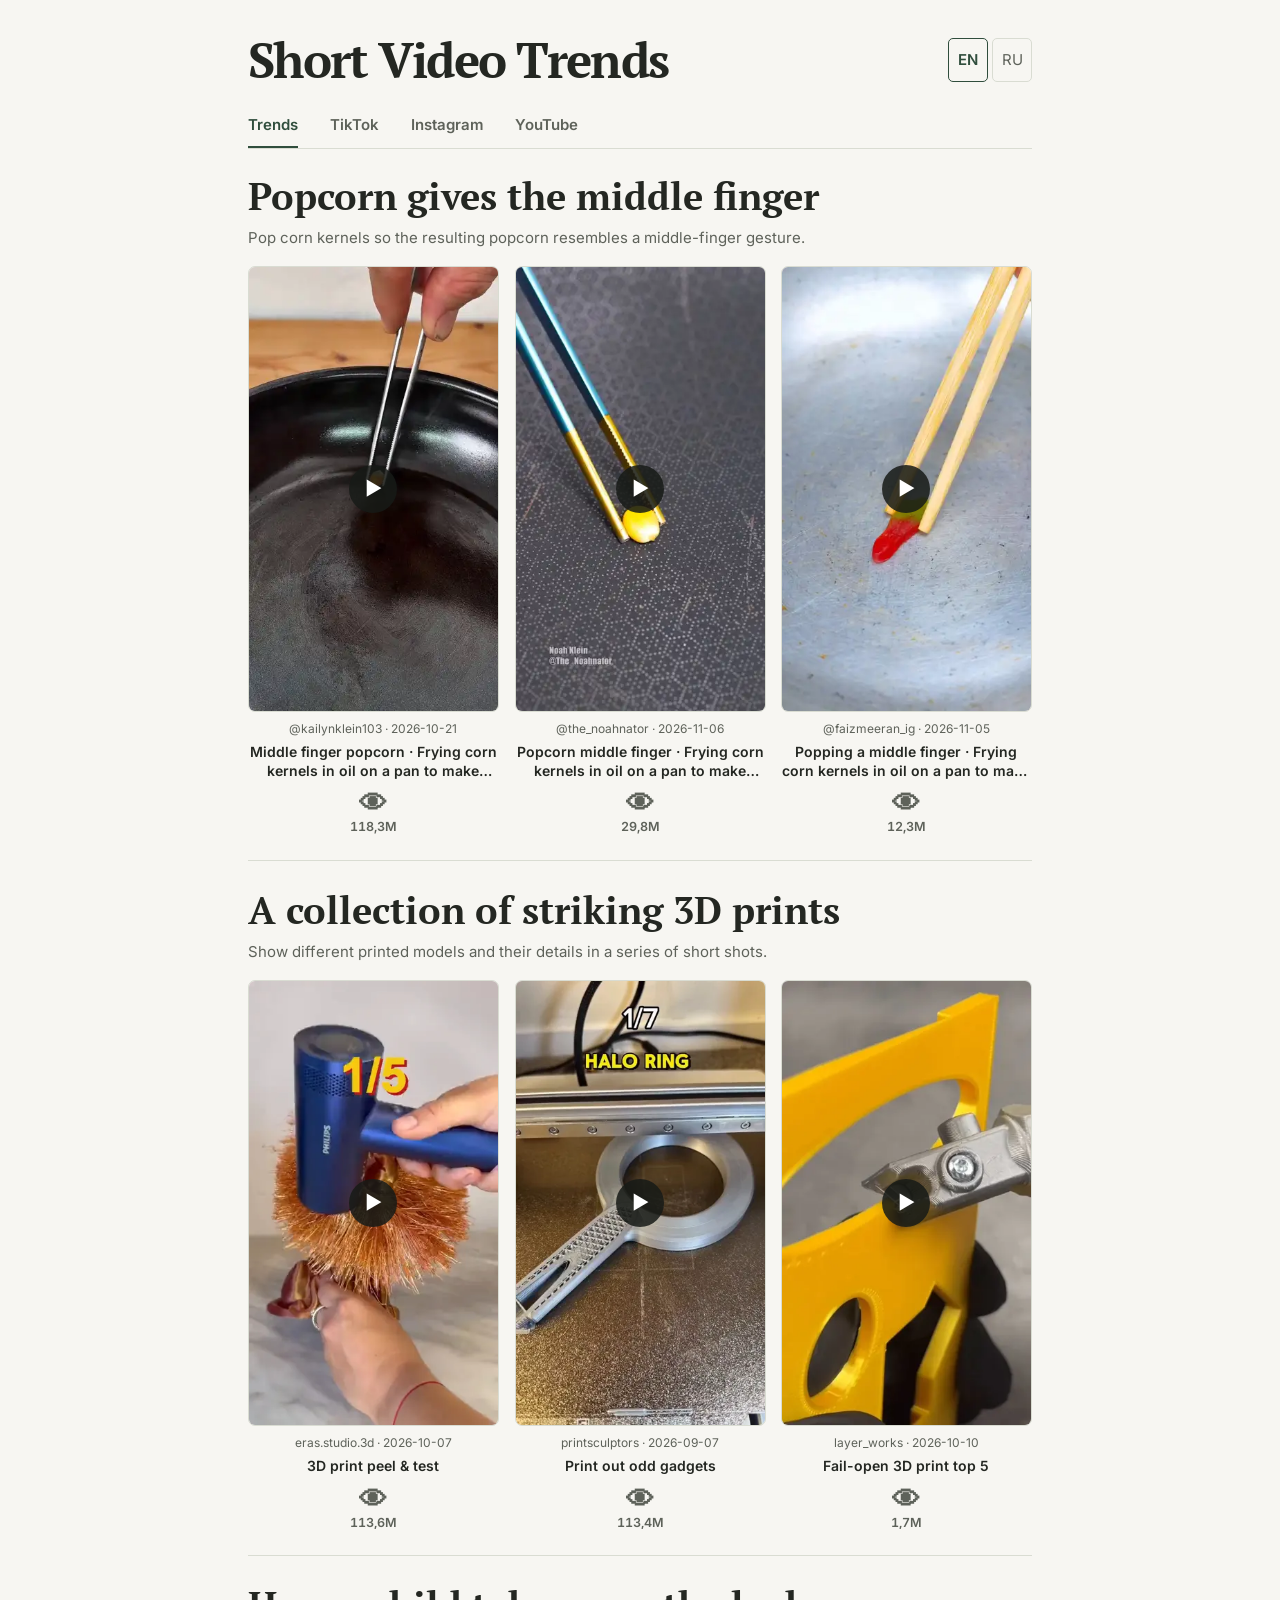
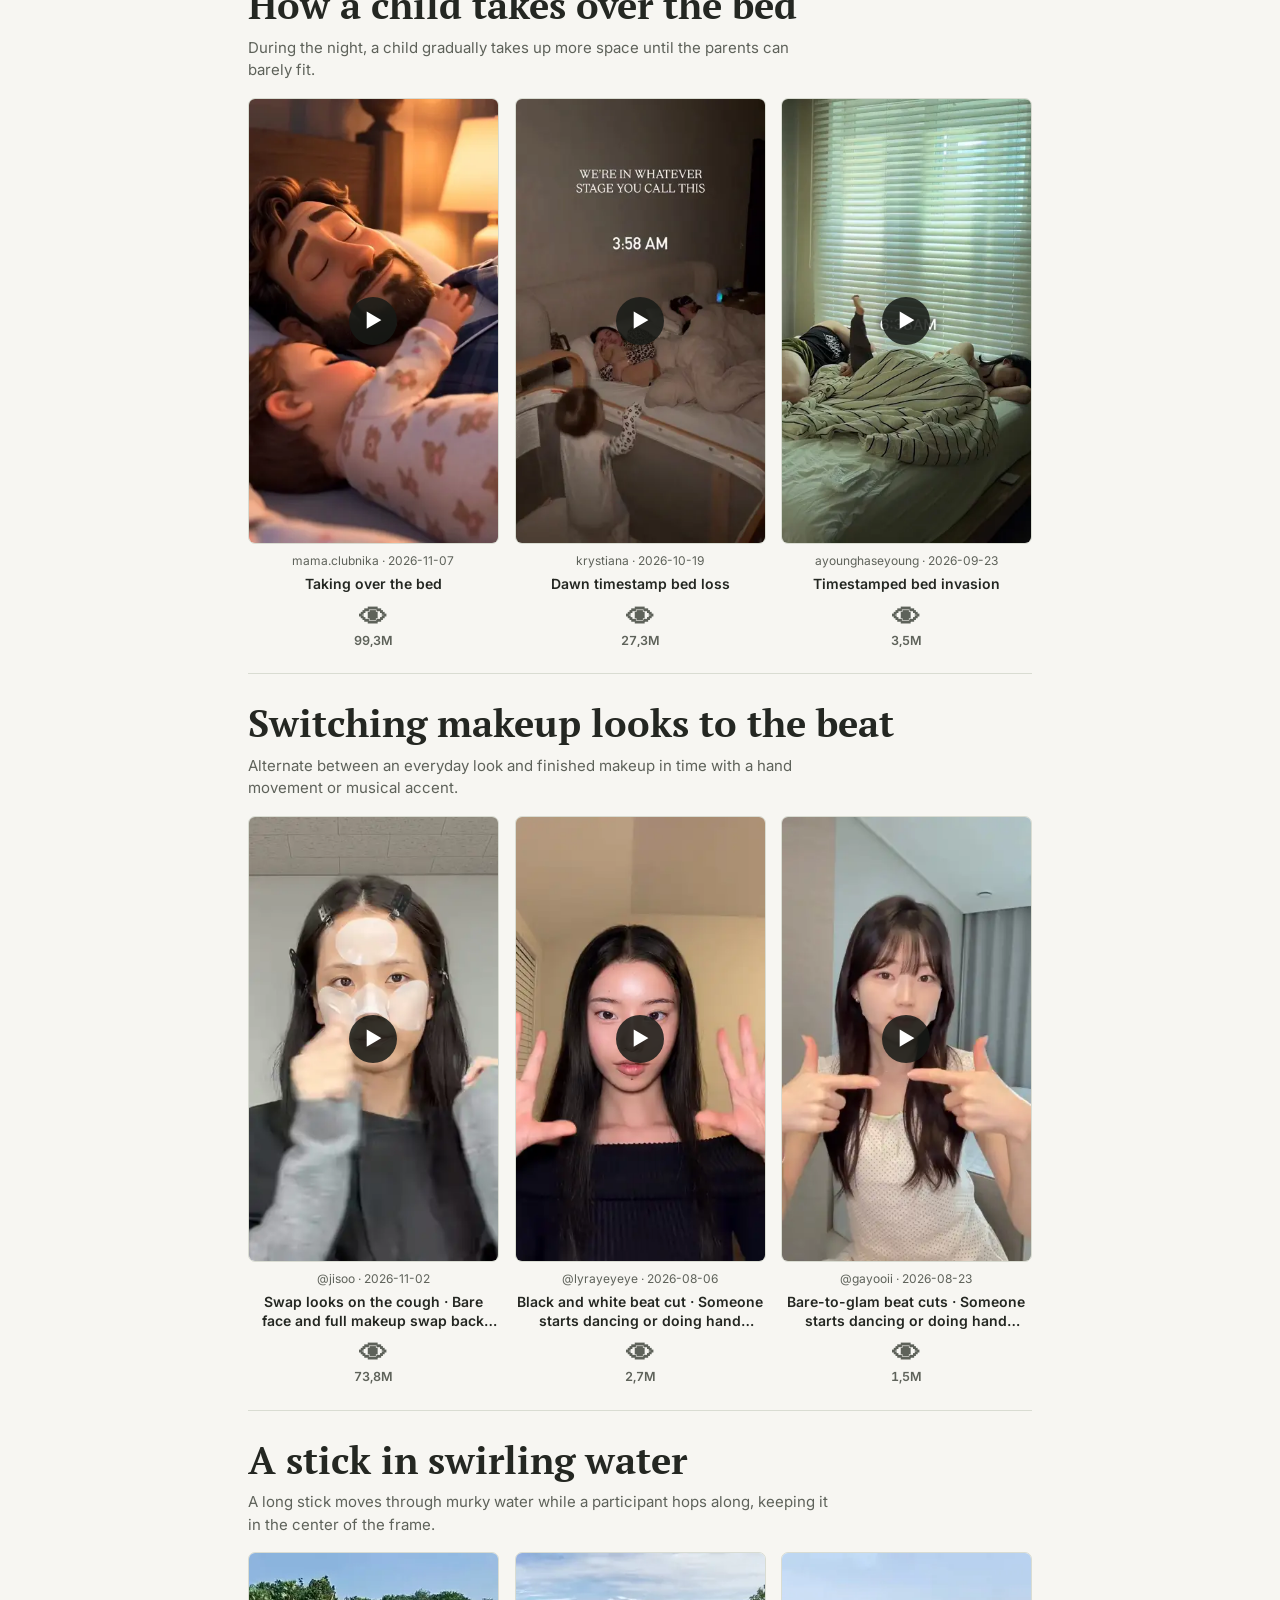
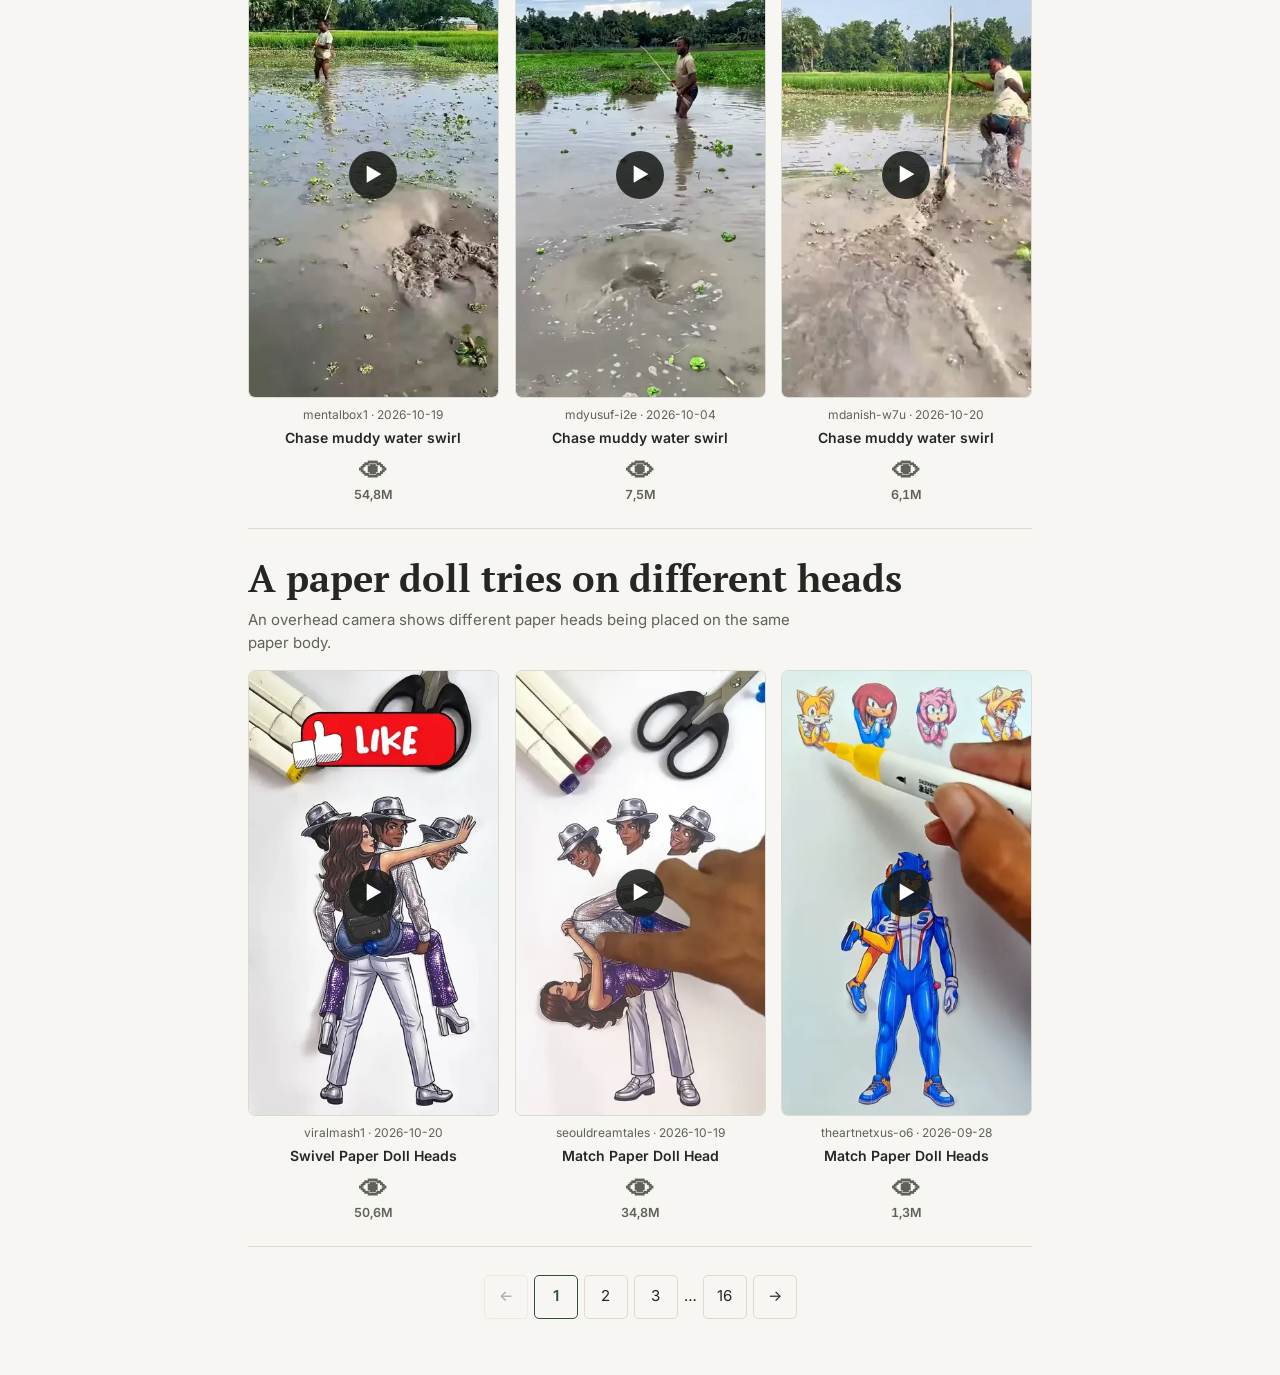
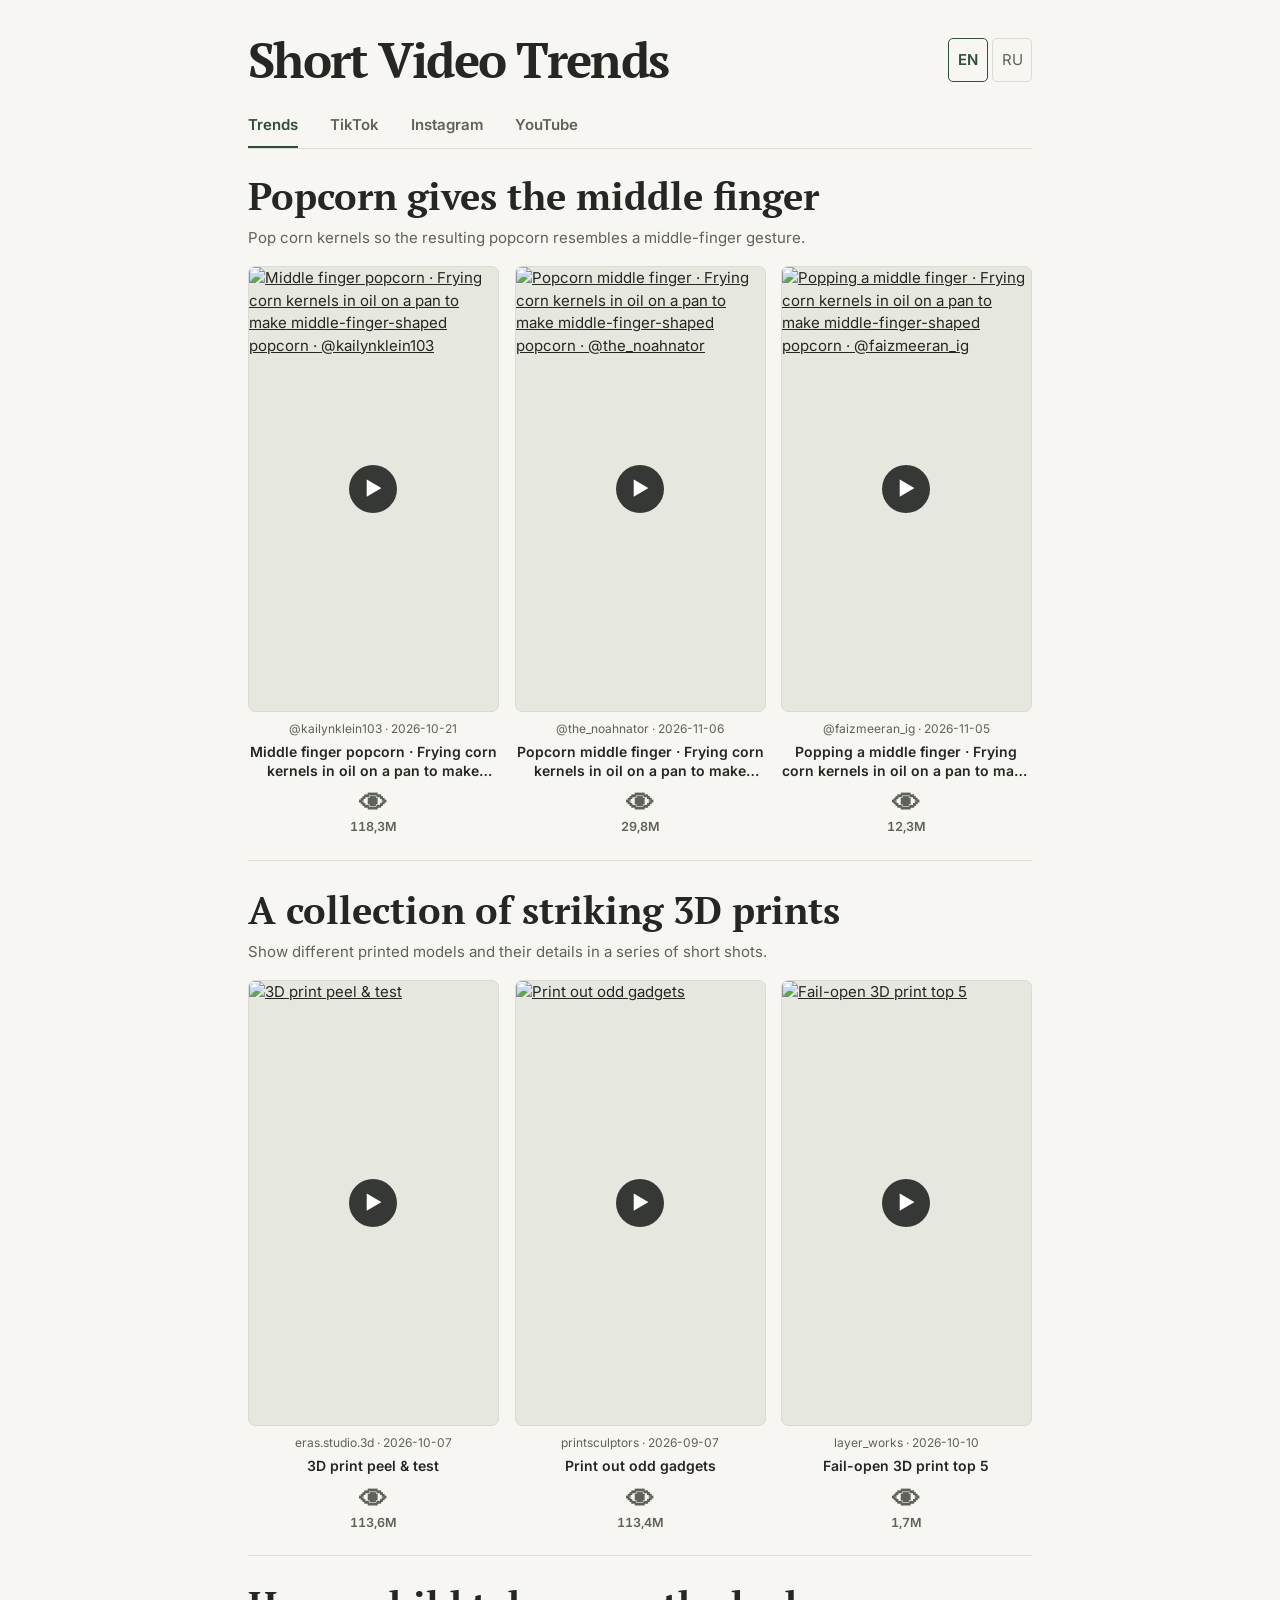
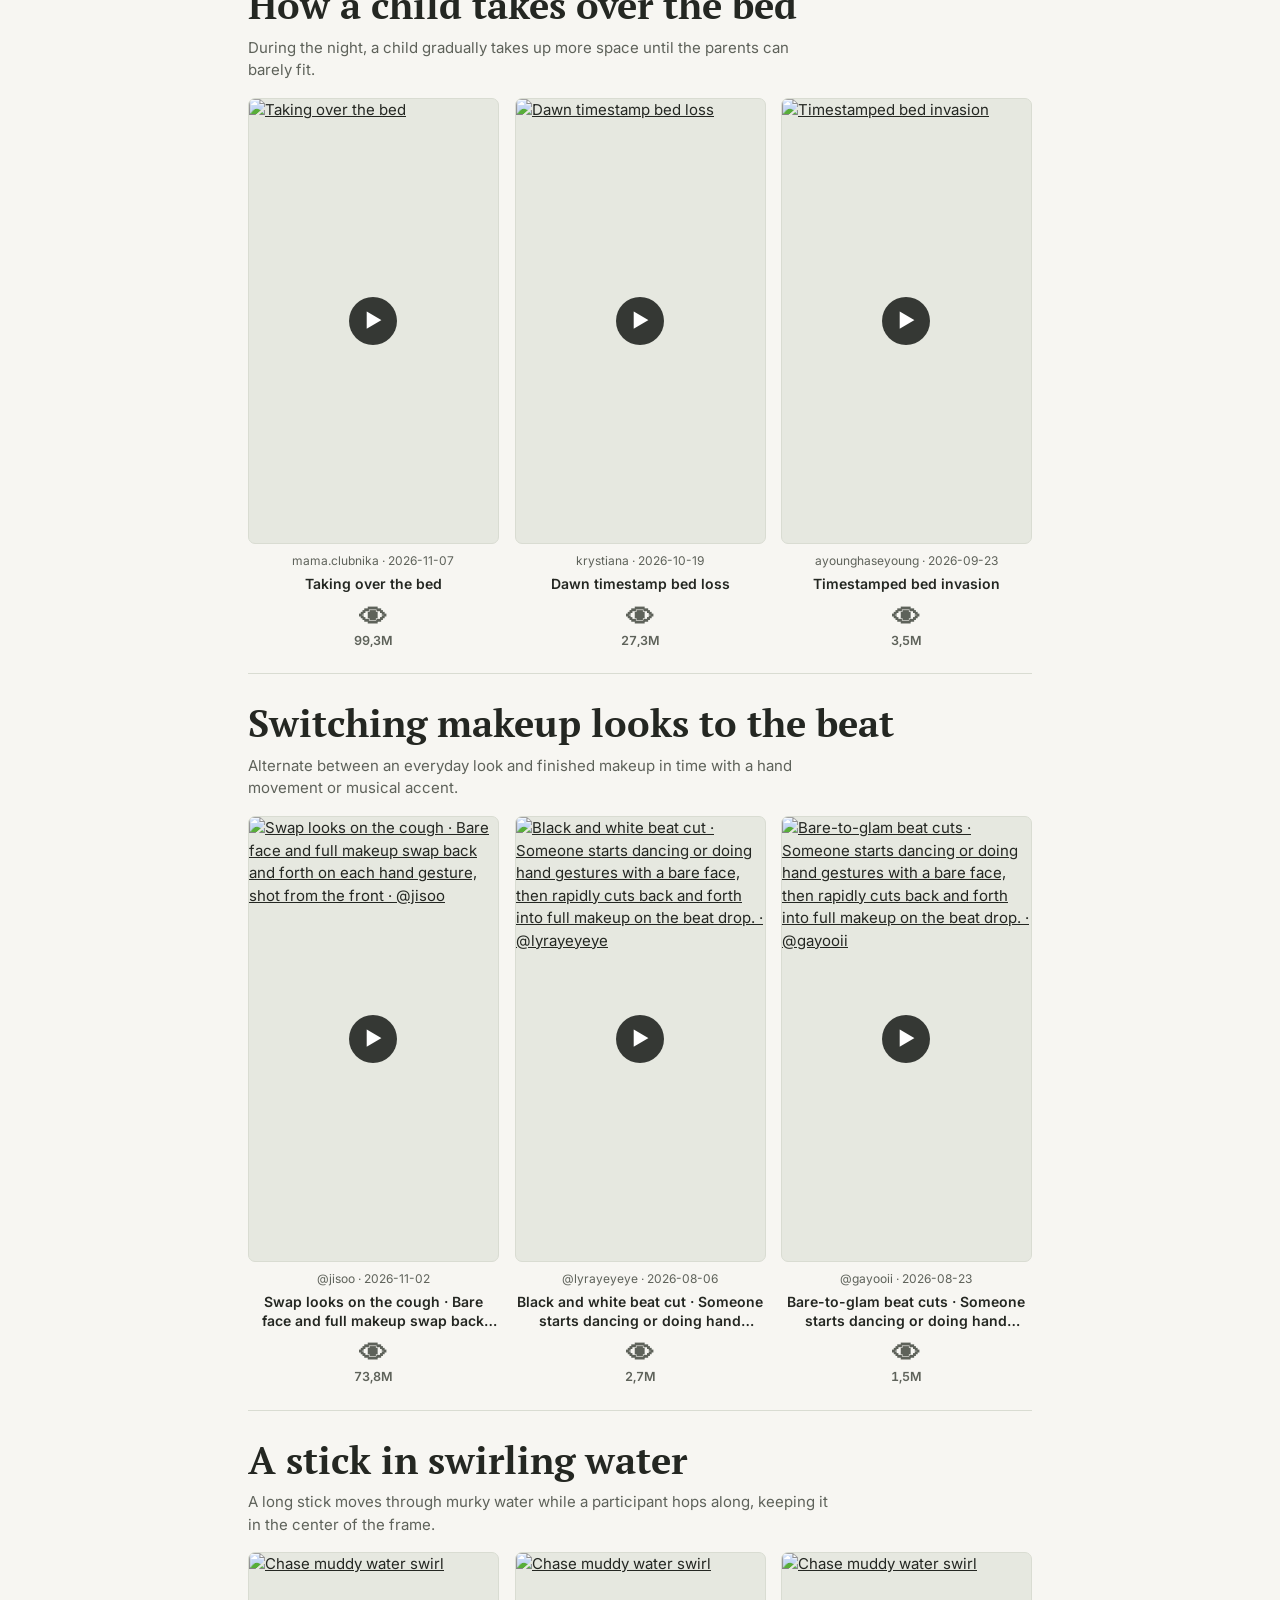
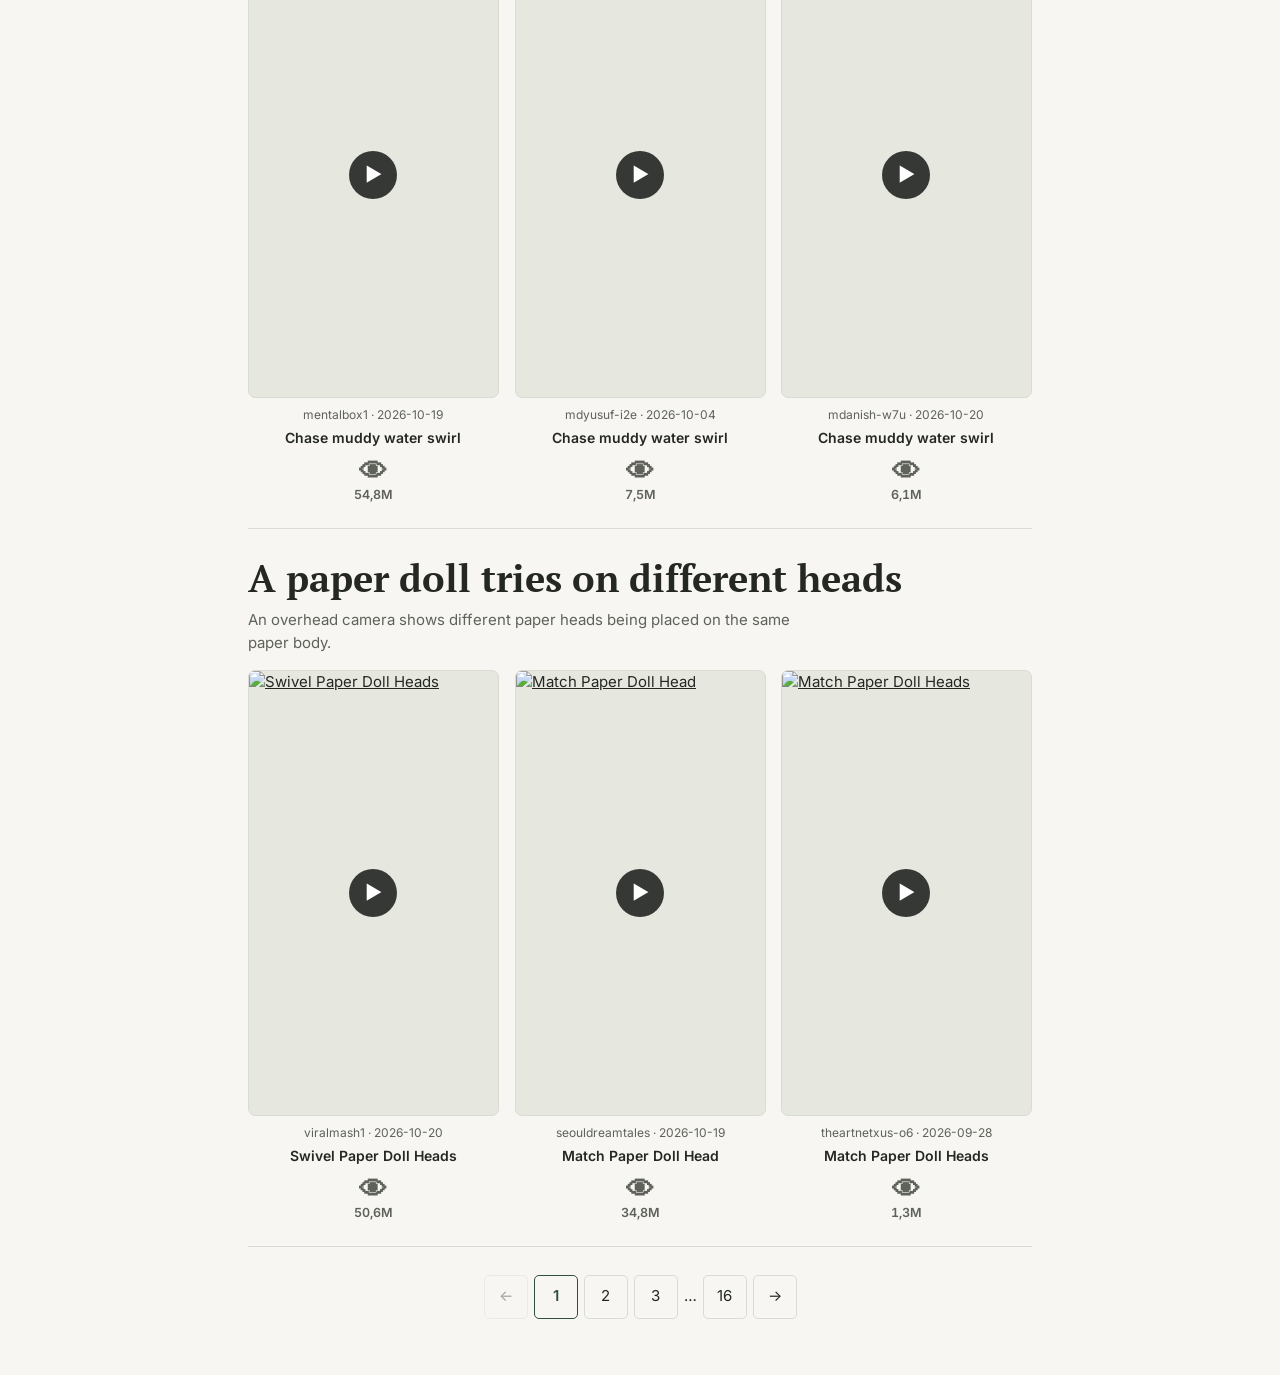
